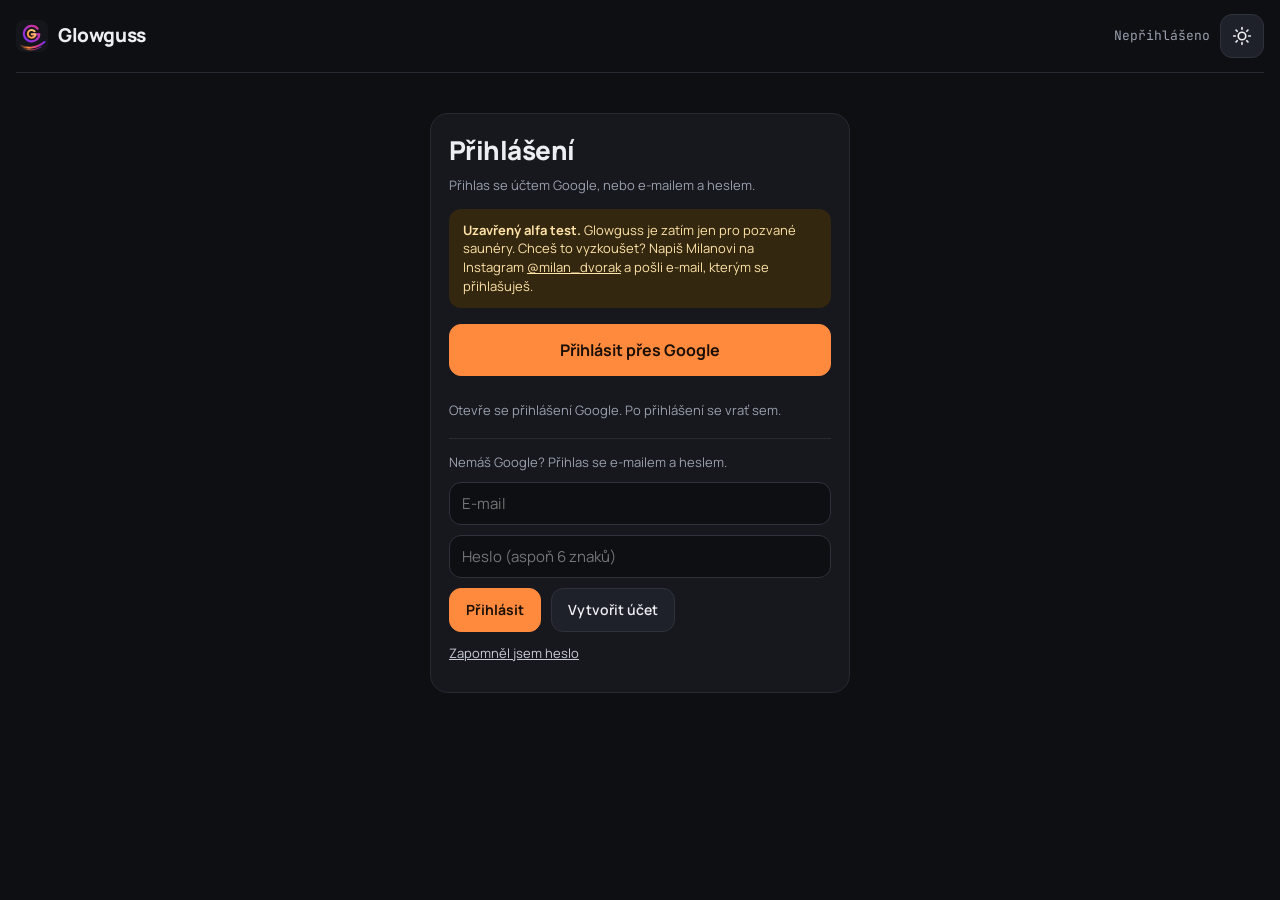
==== docs/index.html @ 8ec67de4 "Glowguss: import QuickDMX project folder, pick one show; Live buttons and generator effects (ready t" ====
<!doctype html><html lang="cs"><head><meta charset="utf-8"><meta name="viewport" content="width=device-width,initial-scale=1"><title>Glowguss</title><meta name="theme-color" content="#0E0F13"><link rel="manifest" href="manifest.json"><link rel="icon" href="ikona.png"><script>window.GLOWGUSS_WEB = true; if ("serviceWorker" in navigator) addEventListener("load", function () { navigator.serviceWorker.register("sw.js").catch(function () {}); });</script></head><body><title>Glowguss</title>
<script>try{if(localStorage.getItem("glowguss-motiv")==="svetly")document.documentElement.dataset.motiv="svetly";}catch(e){}</script>
<meta name="claude:viewport-fit-sides" content="cover">
<link rel="preconnect" href="https://fonts.googleapis.com">
<link rel="stylesheet" href="https://fonts.googleapis.com/css2?family=Manrope:wght@400;500;600;700;800&family=JetBrains+Mono:wght@400;500&display=swap">
<style>
/* Light-show studio. Dark by default (light colours read best on dark); a light mode is switchable in the top bar (html[data-motiv="svetly"]). Layout: top bar with sections, per-show tabs, main + side columns that stack on phone. */
:root{
  --bg:#0E0F13; --panel:#16181E; --panel2:#1E2129; --line:#262A33; --line2:#2E323C;
  --fg:#EDEEF2; --fg2:#C9CDD6; --muted:#9AA0AD; --accent:#FF8A3D; --accent-ink:#1A0F06;
  --drop:#FFC14D; --ok:#7EE2B0; --ok-bg:#12301F; --bad:#FF7A7A; --bad-bg:#3A1717; --track:#121419;
  --f-ui:"Manrope",system-ui,-apple-system,"Segoe UI",sans-serif; --f-num:"JetBrains Mono",ui-monospace,"SFMono-Regular",Menlo,monospace;
  --chip:#1A1D24; --chip-on:#2A2E38; --hover:#454B58; --row:#22252D; --beat:rgba(255,255,255,.35); --beat2:rgba(255,255,255,.7);
  --off1:#15171C; --off2:#121419; --mark:#fff; --warn-bg:#33270F; --warn-fg:#FFE3A8; --bad-fg:#FFD9D9; --cellA:#1B1E25; --cellB:#20232B; --cell-line:#5A6070; --banner:#2a1d10;
  color-scheme:dark;
}
html[data-motiv="svetly"]{
  --bg:#EEF0F4; --panel:#FFFFFF; --panel2:#ECEEF2; --line:#C6CBD5; --line2:#B3BAC6;
  --fg:#16181D; --fg2:#3B414D; --muted:#5D6471; --accent:#FF8A3D; --accent-ink:#1A0F06;
  --drop:#F5B000; --ok:#127A45; --ok-bg:#DBF3E6; --bad:#C42B2B; --bad-bg:#FBE3E3; --track:#E3E6EC;
  --chip:#F7F8FA; --chip-on:#FFEBDC; --hover:#9AA1AE; --row:#E5E8ED; --beat:rgba(0,0,0,.28); --beat2:rgba(0,0,0,.6);
  --off1:#E8EAEE; --off2:#DFE2E8; --mark:#16181D; --warn-bg:#FFF1D1; --warn-fg:#5E4100; --bad-fg:#7A1A1A; --cellA:#E3E6EC; --cellB:#D7DBE3; --cell-line:#9AA1AE; --banner:#FFEBDD;
  color-scheme:light;
}
.motiv svg{width:20px;height:20px}
html[data-motiv="svetly"] .card,html[data-motiv="svetly"] nav.main,html[data-motiv="svetly"] .steps a{box-shadow:0 1px 2px rgba(20,24,32,.06),0 2px 8px rgba(20,24,32,.05)}
html[data-motiv="svetly"] .motiv .slunce,html:not([data-motiv="svetly"]) .motiv .mesic{display:none}
*{box-sizing:border-box}
body{margin:0;background:var(--bg);color:var(--fg);font-family:var(--f-ui);font-size:15px;line-height:1.45}
a{color:inherit}
.wrap{max-width:1440px;margin:0 auto;padding-left:max(16px,env(safe-area-inset-left,0px));padding-right:max(16px,env(safe-area-inset-right,0px));padding-block:0 48px}
header.top{display:flex;flex-wrap:wrap;align-items:center;justify-content:space-between;gap:12px;padding-block:14px;border-bottom:1px solid var(--line);margin-bottom:18px}
.brand{display:flex;align-items:center;gap:10px;text-decoration:none}
.brand b{font-size:19px;font-weight:800;letter-spacing:-.02em}
nav.main{display:flex;gap:4px;background:var(--panel);border:1px solid var(--line);border-radius:14px;padding:4px}
nav.main a,.tabs a{display:inline-flex;align-items:center;min-height:38px;padding:0 14px;border-radius:10px;text-decoration:none;font:700 14px var(--f-ui);color:var(--fg2)}
nav.main a[aria-current="page"]{background:var(--panel2);color:var(--fg)}
.tabs{display:flex;flex-wrap:wrap;gap:6px;margin:4px 0 18px}
.tabs a{border:1px solid var(--line2);background:var(--panel)}
.tabs a[aria-current="page"]{background:var(--accent);border-color:var(--accent);color:var(--accent-ink)}
.sub{font-size:13px;color:var(--muted)}
.row{display:flex;flex-wrap:wrap;gap:10px;align-items:center}
.between{justify-content:space-between}
.btn{display:inline-flex;align-items:center;justify-content:center;gap:8px;min-height:44px;padding:0 16px;border-radius:12px;border:1px solid var(--line2);background:var(--panel2);color:var(--fg);font:600 14px var(--f-ui);cursor:pointer;text-decoration:none}
.btn:hover{border-color:var(--hover)}
.btn:focus-visible,.chip:focus-visible,.part:focus-visible,input:focus-visible,textarea:focus-visible,select:focus-visible,.tap:focus-visible,a:focus-visible{outline:2px solid var(--accent);outline-offset:2px}
.btn.primary{background:var(--accent);color:var(--accent-ink);border-color:var(--accent);font-weight:700}
.btn.small{min-height:36px;padding:0 12px;font-size:13px;border-radius:10px}
.btn.icon{width:44px;padding:0}
.btn[disabled]{opacity:.45;cursor:default}
.status{font-size:13px;color:var(--muted);font-family:var(--f-num)}
.status.ok{color:var(--ok)}
.grid{display:flex;flex-wrap:wrap;gap:20px;align-items:flex-start}
.col-main{flex:999 1 640px;min-width:0;display:flex;flex-direction:column;gap:18px}
.col-side{flex:1 1 340px;min-width:0;max-width:440px;display:flex;flex-direction:column;gap:18px}
@media (max-width:760px){.col-side{max-width:none}}
.cards{display:grid;grid-template-columns:repeat(auto-fill,minmax(300px,1fr));gap:16px;align-items:start}
.card{background:var(--panel);border:1px solid var(--line);border-radius:18px;padding:18px;min-width:0}
.card h2{margin:0;font-size:16px;font-weight:700;text-wrap:balance}
.card h3{margin:0 0 6px;font-size:15px}
h1.page{font-size:24px;font-weight:800;letter-spacing:-.02em;margin:0}
.lbl{font-size:12px;font-weight:700;color:var(--muted);letter-spacing:.06em;text-transform:uppercase}
.tl{display:grid;grid-template-columns:78px minmax(0,1fr);column-gap:12px;row-gap:8px;align-items:center;margin-top:12px}
.lane{position:relative;height:26px;background:var(--track);border-radius:6px;overflow:hidden}
.lane.click{cursor:pointer}
.ruler{position:relative;height:16px;font:11px var(--f-num);color:var(--muted)}
.ruler span{position:absolute;transform:translateX(-50%);white-space:nowrap}
.parts{position:relative;height:48px;overflow:hidden;touch-action:pan-y}
.beat{position:absolute;bottom:0;width:1px;height:5px;background:var(--beat);pointer-events:none}.beat.takt{height:10px;background:var(--beat2)}
.vodit{position:absolute;top:0;bottom:0;width:2px;margin-left:-1px;background:#FF8A3D;pointer-events:none;z-index:5}.vodit span{position:absolute;top:2px;left:4px;background:#FF8A3D;color:#111;font:700 11px var(--f-num);padding:1px 4px;border-radius:4px;white-space:nowrap}
.mblok{position:absolute;top:6px;height:14px;min-width:6px;border-radius:4px;cursor:grab;touch-action:pan-y;box-shadow:inset -3px 0 0 rgba(0,0,0,.35)}
.part{position:absolute;top:0;bottom:0;border:2px solid transparent;border-radius:8px;padding:0 4px;color:#fff;font:700 11px var(--f-ui);overflow:hidden;text-overflow:ellipsis;white-space:nowrap;cursor:pointer;text-shadow:0 1px 2px rgba(0,0,0,.5)}
.part.sel{border-color:var(--mark)}
.cell{position:absolute;top:0;bottom:0}
.cell.off{background:repeating-linear-gradient(45deg,var(--off1) 0 4px,var(--off2) 4px 8px)}
.dmark{position:absolute;top:6px;width:10px;height:10px;margin-left:-5px;transform:rotate(45deg);border-radius:2px;background:var(--drop)}
.dmark.other{background:#7CB8FF}.dmark.calm{background:#B9A4FF}
.head{position:absolute;top:0;bottom:0;width:2px;margin-left:-1px;background:var(--mark);pointer-events:none}
.selbox{position:absolute;top:0;bottom:0;outline:2px solid var(--mark);outline-offset:-2px;border-radius:4px;pointer-events:none}
.player{display:flex;flex-wrap:wrap;gap:10px;align-items:center}
.time{font:500 15px var(--f-num);min-width:120px;font-variant-numeric:tabular-nums}
.chips{display:flex;flex-wrap:wrap;gap:8px}
.chip{display:inline-flex;align-items:center;gap:8px;min-height:40px;padding:0 14px;border-radius:999px;border:1.5px solid var(--line2);background:var(--chip);color:var(--fg);font:600 14px var(--f-ui);cursor:pointer}
.chip[aria-pressed="true"]{border-color:var(--accent);background:var(--chip-on)}
.dot{width:12px;height:12px;border-radius:50%;flex:none;display:inline-block}
.field{display:flex;flex-direction:column;gap:6px}
input[type=text],input[type=email],input[type=password],input[type=date],textarea,select{width:100%;background:var(--bg);color:var(--fg);border:1.5px solid var(--line2);border-radius:12px;padding:10px 12px;font:15px var(--f-ui)}
select{min-height:44px}
textarea{resize:vertical;min-height:84px;line-height:1.5}
input[type=range]{width:100%;accent-color:var(--accent)}
.sila{display:flex;gap:6px}
.sila button{width:44px;height:40px;border-radius:10px;border:1.5px solid var(--line2);background:var(--chip);color:var(--fg);font:700 14px var(--f-num);cursor:pointer}
.sila button[aria-pressed="true"]{background:var(--accent);color:var(--accent-ink);border-color:var(--accent)}
.seg{display:grid;grid-template-columns:repeat(3,minmax(0,1fr));gap:6px;background:var(--bg);border-radius:12px;padding:4px}
.seg button{min-height:40px;border:0;border-radius:9px;background:transparent;color:var(--fg2);font:700 13px var(--f-ui);cursor:pointer}
.seg button[aria-pressed="true"]{background:var(--drop);color:#14161B}
.seg.acc button[aria-pressed="true"]{background:var(--accent);color:var(--accent-ink)}
.tap{width:100%;min-height:120px;border:0;border-radius:18px;background:var(--drop);color:#14161B;font:800 28px var(--f-ui);cursor:pointer;display:flex;flex-direction:column;align-items:center;justify-content:center;gap:4px}
.tap small{font:600 13px var(--f-ui)}
.tap[disabled]{opacity:.4;cursor:default}
.dlist{display:flex;flex-direction:column;max-height:340px;overflow:auto}
.drow{display:flex;align-items:center;gap:8px;min-height:48px;border-top:1px solid var(--row)}
.drow .t{font:500 14px var(--f-num);font-variant-numeric:tabular-nums;min-width:66px}
.drow .m{font-size:12px;color:var(--muted);flex:1;min-width:0;white-space:nowrap;overflow:hidden;text-overflow:ellipsis}
@media (max-width:700px){.ruler span.odd{display:none}}
.mini{width:36px;height:36px;border-radius:9px;border:1px solid var(--line2);background:transparent;color:var(--fg2);cursor:pointer;display:inline-flex;align-items:center;justify-content:center;flex:none}
.mini:hover{color:var(--fg);border-color:var(--hover)}
.mini[disabled]{opacity:.35;cursor:default}
.note{font-size:13px;color:var(--muted);line-height:1.55;margin:0}
.box{background:var(--panel2);border-radius:12px;padding:12px 14px}
.okbox{background:var(--ok-bg);color:var(--fg2);border-radius:12px;padding:12px 14px;font-size:13px}
.badbox{background:var(--bad-bg);color:var(--bad-fg);border-radius:12px;padding:12px 14px;font-size:13px}
.warnbox{background:var(--warn-bg);color:var(--warn-fg);border-radius:12px;padding:12px 14px;font-size:13px}
.empty{padding:40px 10px;text-align:center;color:var(--muted)}
.badge{display:inline-flex;align-items:center;gap:6px;padding:2px 10px;border-radius:999px;background:var(--panel2);font:600 12px var(--f-ui);color:var(--fg2)}
.badge.ok{background:var(--ok-bg);color:var(--ok)}
.stats{display:flex;flex-wrap:wrap;gap:18px;margin-top:10px}
.stats div{display:flex;flex-direction:column}
.stats b{font:500 20px var(--f-num)}
table.t{width:100%;border-collapse:collapse;font-size:14px}
table.t th{text-align:left;font-size:12px;color:var(--muted);font-weight:700;padding:6px 8px;border-bottom:1px solid var(--line)}
table.t td{padding:8px;border-bottom:1px solid var(--row);font-variant-numeric:tabular-nums}
table.t td.n{font-family:var(--f-num)}
.scroll{overflow:auto;max-height:420px}
.stage{position:relative;height:min(62vh,620px);min-height:320px;border-radius:14px;overflow:hidden;background:#07080A;touch-action:none}
.stage canvas{display:block;width:100%;height:100%}
.stage .hint{position:absolute;left:12px;bottom:10px;font-size:12px;color:#B5BAC5;pointer-events:none;text-shadow:0 1px 2px #000}
.legend{display:flex;flex-direction:column;gap:8px}
.legend .r{display:flex;align-items:center;gap:10px;font-size:14px}
.legend .sw{display:flex;gap:3px;flex-wrap:wrap}
.legend .sw span{width:14px;height:14px;border-radius:4px;border:1px solid var(--line2)}
.prop{border-left:3px solid var(--accent);padding:10px 12px;background:var(--panel2);border-radius:0 12px 12px 0;display:flex;flex-direction:column;gap:8px}
.prop.done{opacity:.55;border-left-color:var(--line2)}
.light{display:flex;align-items:center;gap:8px;min-height:44px;border-top:1px solid var(--row)}
.light .nm{flex:1;min-width:0;font-size:14px;overflow:hidden;text-overflow:ellipsis;white-space:nowrap}
.light select{width:auto;min-height:36px;padding:4px 8px;font-size:13px;border-radius:9px}
.vh{position:absolute;width:1px;height:1px;overflow:hidden;clip:rect(0 0 0 0);white-space:nowrap}
@media (max-width:520px){.tl{grid-template-columns:56px minmax(0,1fr)}.lbl.l{font-size:10px}nav.main a{padding:0 10px}}
/* guided mode */
.steps{list-style:none;display:flex;gap:6px;padding:0;margin:16px 0 0;overflow-x:auto}
.steps li{flex:1 1 0;min-width:0}
.steps a{display:flex;align-items:center;gap:8px;min-height:48px;padding:0 12px;border-radius:12px;background:var(--panel);border:1px solid var(--line);text-decoration:none;color:var(--muted);font:700 14px var(--f-ui)}
.steps .num{width:26px;height:26px;border-radius:50%;display:inline-flex;align-items:center;justify-content:center;background:var(--panel2);color:var(--fg2);font:700 13px var(--f-num);flex:none}
.steps a.done{color:var(--fg2)}.steps a.done .num{background:var(--ok-bg);color:var(--ok)}
.steps a[aria-current="step"]{border-color:var(--accent);color:var(--fg)}.steps a[aria-current="step"] .num{background:var(--accent);color:var(--accent-ink)}
.steps .nm{overflow:hidden;text-overflow:ellipsis;white-space:nowrap}
@media (max-width:640px){.steps .nm{display:none}.steps a{justify-content:center;padding:0}.steps a[aria-current="step"] .nm{display:inline}.steps li:has(a[aria-current="step"]){flex:2 1 0}}
.stephead{margin:22px 0 16px}.stephead h2{margin:0;font-size:26px;font-weight:800;letter-spacing:-.02em;text-wrap:balance}.stephead p{margin:6px 0 0;color:var(--fg2);max-width:70ch}
.stepnav{display:flex;justify-content:space-between;gap:12px;margin-top:22px;padding-top:18px;border-top:1px solid var(--line)}
.btn.big{min-height:52px;padding:0 22px;font-size:16px}
.tl.big .parts{height:64px}.tl.big .part{font-size:13px}
.lane.tall{height:44px}.lane.tall .dmark{top:16px;width:12px;height:12px;margin-left:-6px}
.pcols{display:grid;grid-template-columns:repeat(auto-fit,minmax(280px,1fr));gap:20px 28px;align-items:start}.pcol{display:flex;flex-direction:column;gap:16px;min-width:0}.sw{width:34px;height:34px;border-radius:50%;border:2px solid transparent;cursor:pointer;padding:0;box-shadow:inset 0 0 0 1px rgba(255,255,255,.15)}.sw[aria-pressed=true]{border-color:#fff;box-shadow:0 0 0 2px #FF8A3D}.sw:focus-visible{outline:2px solid #FF8A3D;outline-offset:2px}
details.more>summary{cursor:pointer;color:var(--fg2);font:600 14px var(--f-ui);min-height:36px;display:flex;align-items:center}
details.more>summary::before{content:"▸";margin-right:8px;transition:transform .15s}details.more[open]>summary::before{transform:rotate(90deg)}
.drop{display:flex;flex-direction:column;align-items:center;justify-content:center;gap:6px;min-height:170px;border:2px dashed var(--line2);border-radius:16px;cursor:pointer;color:var(--fg2);text-align:center;padding:16px}
.drop:hover{border-color:var(--accent)}.drop b{font-size:18px;color:var(--fg)}.drop span{font-size:13px;color:var(--muted)}
.drop.ok{border-style:solid;border-color:var(--ok)}
label.drop:focus-within{outline:2px solid var(--accent)}
@media (prefers-reduced-motion:reduce){*{transition:none!important}}
</style>

<div class="wrap">
  <header class="top">
    <a class="brand" href="#/">
      <svg width="32" height="32" viewBox="0 0 64 64" aria-hidden="true"><defs> <linearGradient id="lg-g1" x1="0" y1="1" x2="1" y2="0"><stop offset="0" stop-color="#7B2FF7"/><stop offset=".5" stop-color="#E0338A"/><stop offset="1" stop-color="#FFB25B"/></linearGradient> <linearGradient id="lg-g2" x1="0" y1="0" x2="1" y2="0"><stop offset="0" stop-color="#FF8A3D" stop-opacity="0"/><stop offset=".35" stop-color="#FF8A3D"/><stop offset=".7" stop-color="#E0338A"/><stop offset="1" stop-color="#7B2FF7"/></linearGradient> <linearGradient id="lg-g3" x1="0" y1="1" x2="0" y2="0"><stop offset="0" stop-color="#FFB25B"/><stop offset=".5" stop-color="#E0338A"/><stop offset="1" stop-color="#7B2FF7"/></linearGradient> <radialGradient id="lg-gl" cx="50%" cy="50%" r="50%"><stop offset="0" stop-color="#FF8A3D" stop-opacity=".55"/><stop offset="1" stop-color="#FF8A3D" stop-opacity="0"/></radialGradient> <linearGradient id="lg-g4" x1="0" y1="1" x2="1" y2="0"><stop offset="0" stop-color="#FF8A3D"/><stop offset="1" stop-color="#FFD27A"/></linearGradient><linearGradient id="lg-g5" x1="0" y1="1" x2="1" y2="0"><stop offset="0" stop-color="#7B2FF7"/><stop offset="1" stop-color="#E0338A"/></linearGradient></defs><rect width="64" height="64" rx="15" fill="#15161C"/><g transform="translate(2 -4) scale(.86)"><path d="M48 25A18 18 0 1 0 52 38H37" fill="none" stroke="url(#lg-g5)" stroke-width="5" stroke-linecap="round" stroke-linejoin="round"/><path d="M41 31A9 9 0 1 0 43 38H34" fill="none" stroke="url(#lg-g4)" stroke-width="4.5" stroke-linecap="round" stroke-linejoin="round"/></g><path d="M7 50C20 58 40 58 57 44" fill="none" stroke="url(#lg-g2)" stroke-width="4" stroke-linecap="round"/><path d="M12 56C24 61 38 61 50 54" fill="none" stroke="url(#lg-g2)" stroke-width="2.4" stroke-linecap="round" opacity=".6"/></svg>
      <b>Glowguss</b>
    </a>
    <nav class="main" aria-label="Sekce">
      <a href="#/" id="nav-show">Show</a>
      <a href="#/sauny" id="nav-sauny">Sauny</a>
      <a href="#/napoveda" id="nav-help">Nápověda</a>
    </nav>
    <div class="row" style="gap:10px;flex-wrap:nowrap"><span class="status" id="status" role="status">…</span>
    <button class="btn icon motiv" id="motiv" type="button" aria-label="Přepnout světlý a tmavý režim" title="Světlý / tmavý režim"><svg class="slunce" viewBox="0 0 24 24" fill="none" stroke="currentColor" stroke-width="2" stroke-linecap="round" aria-hidden="true"><circle cx="12" cy="12" r="4.5"/><path d="M12 2v2M12 20v2M2 12h2M20 12h2M4.9 4.9l1.4 1.4M17.7 17.7l1.4 1.4M4.9 19.1l1.4-1.4M17.7 6.3l1.4-1.4"/></svg><svg class="mesic" viewBox="0 0 24 24" fill="none" stroke="currentColor" stroke-width="2" stroke-linejoin="round" aria-hidden="true"><path d="M20 14.5A8 8 0 0 1 9.5 4a8 8 0 1 0 10.5 10.5z"/></svg></button></div>
  </header>
<script>(function(){var r=document.documentElement,b=document.getElementById("motiv");function barva(){var m=document.querySelector('meta[name="theme-color"]');if(m)m.content=r.dataset.motiv==="svetly"?"#EEF0F4":"#0E0F13";}
b.addEventListener("click",function(){if(r.dataset.motiv==="svetly")delete r.dataset.motiv;else r.dataset.motiv="svetly";try{localStorage.setItem("glowguss-motiv",r.dataset.motiv||"tmavy");}catch(e){}barva();});addEventListener("load",barva);})();</script>
  <main id="view"><div class="card empty">Načítám…</div></main>
</div>


<script>
window.SVETLA_SERVER = {"url": "https://oeudbwgrjsqxnrzqkmrf.supabase.co", "anon": "sb_publishable_1_Ak1l56Xtc44RMnVSXAsg_Fmo7t_xQ", "kontakt": ""};
</script>
<script>
window.__SEED = {}; window.SVETLA_DB_KEY = "svetla-v2";
</script>
<script>
/* Offline shim: the app's window.claude.use() backed by this browser's localStorage (data stay on this computer),
   file saving via a normal browser download, and no AI (needs a connection to Claude). */
(function () {
  var KEY = window.SVETLA_DB_KEY || "svetla-offline-v1", D;
  try { D = JSON.parse(localStorage.getItem(KEY) || "null"); } catch (e) { D = null; }
  if (!D) D = JSON.parse(JSON.stringify(window.__SEED));
  else Object.keys(window.__SEED).forEach(function (k) {
    var n = window.__SEED[k];
    if (!(k in D)) D[k] = JSON.parse(JSON.stringify(n));   // new saunas/shows from a newer file
    else if (n && n.d3 && (n.d3.v || 0) > ((D[k].d3 || {}).v || 0)) D[k].d3 = JSON.parse(JSON.stringify(n.d3));   // better 3D layout from a newer version
    if (n && (n.rev || 0) > (D[k].rev || 0)) { D[k].modely = JSON.parse(JSON.stringify(n.modely)); D[k].rev = n.rev; }   // fixed fixture settings from a newer version
  });   // new saunas/shows from a newer file
  // server backup (klient.js): every change is marked with its time, the client uploads it later
  var META = KEY + "-zmeny", M = {}; try { M = JSON.parse(localStorage.getItem(META) || "{}"); } catch (e) { M = {}; }
  function zmena(p, smazano) { M[p] = { t: new Date().toISOString(), x: !!smazano, ok: false }; try { localStorage.setItem(META, JSON.stringify(M)); } catch (e) {} if (window.__dbZmena) window.__dbZmena(); }
  window.__svetlaDB = { D: function () { return D; }, M: function () { return M; },
    prevzit: function (p, data, t, smazano) { if (smazano) delete D[p]; else D[p] = cp(data); M[p] = { t: t, x: !!smazano, ok: true }; persist(); try { localStorage.setItem(META, JSON.stringify(M)); } catch (e) {} },
    odeslano: function (p, t) { if (M[p] && M[p].t === t) { M[p].ok = true; try { localStorage.setItem(META, JSON.stringify(M)); } catch (e) {} } } };
  function persist() { try { localStorage.setItem(KEY, JSON.stringify(D)); } catch (e) { console.warn("Uložení do prohlížeče selhalo", e); } }
  function cp(o) { return o === undefined ? undefined : JSON.parse(JSON.stringify(o)); }
  function snap(p) { return { id: p.split("/").pop(), exists: p in D, data: function () { return cp(D[p]); }, metadata: { hasPendingWrites: false } }; }
  function doc(p) {
    return { id: p.split("/").pop(),
      get: async function () { return snap(p); },
      set: async function (d) { D[p] = cp(d); persist(); zmena(p); },
      update: async function (d) { D[p] = Object.assign(D[p] || {}, cp(d)); persist(); zmena(p); },
      delete: async function () { delete D[p]; persist(); zmena(p, true); },
      onSnapshot: function (f) { setTimeout(function () { f(snap(p)); }, 0); return function () {}; } };
  }
  var db = { doc: doc, collection: function (c) { return { get: async function () { return { docs: Object.keys(D).filter(function (k) { var s = k.split("/"); return s[0] === c && s.length === 2; }).map(snap) }; }, doc: function (i) { return doc(c + "/" + i); } }; } };
  var downloads = { save: async function (r) {
    var b = r.data instanceof Blob ? r.data : new Blob([r.data]), a = document.createElement("a");
    a.href = URL.createObjectURL(b); a.download = r.filename; document.body.appendChild(a); a.click();
    setTimeout(function () { URL.revokeObjectURL(a.href); a.remove(); }, 2000); return { status: "saved" }; } };
  window.claude = { use: async function (n) { return n === "db" ? db : n === "downloads" ? downloads : null; } };
  window.SVETLA_OFFLINE = true;
})();

</script>
<script>
/**
 * @license
 * Copyright 2010-2021 Three.js Authors
 * SPDX-License-Identifier: MIT
 */
!function(t,e){"object"==typeof exports&&"undefined"!=typeof module?e(exports):"function"==typeof define&&define.amd?define(["exports"],e):e((t="undefined"!=typeof globalThis?globalThis:t||self).THREE={})}(this,(function(t){"use strict";const e="128",n=100,i=300,r=301,s=302,a=303,o=304,l=306,c=307,h=1e3,u=1001,d=1002,p=1003,m=1004,f=1005,g=1006,v=1007,y=1008,x=1009,_=1012,w=1014,b=1015,M=1016,S=1020,T=1022,E=1023,A=1026,L=1027,R=33776,C=33777,P=33778,D=33779,I=35840,N=35841,B=35842,z=35843,F=37492,O=37496,H=2300,G=2301,U=2302,k=2400,V=2401,W=2402,j=2500,q=2501,X=3e3,Y=3001,Z=3007,J=3002,Q=3004,K=3005,$=3006,tt=7680,et=35044,nt=35048,it="300 es";class rt{addEventListener(t,e){void 0===this._listeners&&(this._listeners={});const n=this._listeners;void 0===n[t]&&(n[t]=[]),-1===n[t].indexOf(e)&&n[t].push(e)}hasEventListener(t,e){if(void 0===this._listeners)return!1;const n=this._listeners;return void 0!==n[t]&&-1!==n[t].indexOf(e)}removeEventListener(t,e){if(void 0===this._listeners)return;const n=this._listeners[t];if(void 0!==n){const t=n.indexOf(e);-1!==t&&n.splice(t,1)}}dispatchEvent(t){if(void 0===this._listeners)return;const e=this._listeners[t.type];if(void 0!==e){t.target=this;const n=e.slice(0);for(let e=0,i=n.length;e<i;e++)n[e].call(this,t);t.target=null}}}const st=[];for(let t=0;t<256;t++)st[t]=(t<16?"0":"")+t.toString(16);let at=1234567;const ot=Math.PI/180,lt=180/Math.PI;function ct(){const t=4294967295*Math.random()|0,e=4294967295*Math.random()|0,n=4294967295*Math.random()|0,i=4294967295*Math.random()|0;return(st[255&t]+st[t>>8&255]+st[t>>16&255]+st[t>>24&255]+"-"+st[255&e]+st[e>>8&255]+"-"+st[e>>16&15|64]+st[e>>24&255]+"-"+st[63&n|128]+st[n>>8&255]+"-"+st[n>>16&255]+st[n>>24&255]+st[255&i]+st[i>>8&255]+st[i>>16&255]+st[i>>24&255]).toUpperCase()}function ht(t,e,n){return Math.max(e,Math.min(n,t))}function ut(t,e){return(t%e+e)%e}function dt(t,e,n){return(1-n)*t+n*e}function pt(t){return 0==(t&t-1)&&0!==t}function mt(t){return Math.pow(2,Math.ceil(Math.log(t)/Math.LN2))}function ft(t){return Math.pow(2,Math.floor(Math.log(t)/Math.LN2))}var gt=Object.freeze({__proto__:null,DEG2RAD:ot,RAD2DEG:lt,generateUUID:ct,clamp:ht,euclideanModulo:ut,mapLinear:function(t,e,n,i,r){return i+(t-e)*(r-i)/(n-e)},inverseLerp:function(t,e,n){return t!==e?(n-t)/(e-t):0},lerp:dt,damp:function(t,e,n,i){return dt(t,e,1-Math.exp(-n*i))},pingpong:function(t,e=1){return e-Math.abs(ut(t,2*e)-e)},smoothstep:function(t,e,n){return t<=e?0:t>=n?1:(t=(t-e)/(n-e))*t*(3-2*t)},smootherstep:function(t,e,n){return t<=e?0:t>=n?1:(t=(t-e)/(n-e))*t*t*(t*(6*t-15)+10)},randInt:function(t,e){return t+Math.floor(Math.random()*(e-t+1))},randFloat:function(t,e){return t+Math.random()*(e-t)},randFloatSpread:function(t){return t*(.5-Math.random())},seededRandom:function(t){return void 0!==t&&(at=t%2147483647),at=16807*at%2147483647,(at-1)/2147483646},degToRad:function(t){return t*ot},radToDeg:function(t){return t*lt},isPowerOfTwo:pt,ceilPowerOfTwo:mt,floorPowerOfTwo:ft,setQuaternionFromProperEuler:function(t,e,n,i,r){const s=Math.cos,a=Math.sin,o=s(n/2),l=a(n/2),c=s((e+i)/2),h=a((e+i)/2),u=s((e-i)/2),d=a((e-i)/2),p=s((i-e)/2),m=a((i-e)/2);switch(r){case"XYX":t.set(o*h,l*u,l*d,o*c);break;case"YZY":t.set(l*d,o*h,l*u,o*c);break;case"ZXZ":t.set(l*u,l*d,o*h,o*c);break;case"XZX":t.set(o*h,l*m,l*p,o*c);break;case"YXY":t.set(l*p,o*h,l*m,o*c);break;case"ZYZ":t.set(l*m,l*p,o*h,o*c);break;default:console.warn("THREE.MathUtils: .setQuaternionFromProperEuler() encountered an unknown order: "+r)}}});class vt{constructor(t=0,e=0){this.x=t,this.y=e}get width(){return this.x}set width(t){this.x=t}get height(){return this.y}set height(t){this.y=t}set(t,e){return this.x=t,this.y=e,this}setScalar(t){return this.x=t,this.y=t,this}setX(t){return this.x=t,this}setY(t){return this.y=t,this}setComponent(t,e){switch(t){case 0:this.x=e;break;case 1:this.y=e;break;default:throw new Error("index is out of range: "+t)}return this}getComponent(t){switch(t){case 0:return this.x;case 1:return this.y;default:throw new Error("index is out of range: "+t)}}clone(){return new this.constructor(this.x,this.y)}copy(t){return this.x=t.x,this.y=t.y,this}add(t,e){return void 0!==e?(console.warn("THREE.Vector2: .add() now only accepts one argument. Use .addVectors( a, b ) instead."),this.addVectors(t,e)):(this.x+=t.x,this.y+=t.y,this)}addScalar(t){return this.x+=t,this.y+=t,this}addVectors(t,e){return this.x=t.x+e.x,this.y=t.y+e.y,this}addScaledVector(t,e){return this.x+=t.x*e,this.y+=t.y*e,this}sub(t,e){return void 0!==e?(console.warn("THREE.Vector2: .sub() now only accepts one argument. Use .subVectors( a, b ) instead."),this.subVectors(t,e)):(this.x-=t.x,this.y-=t.y,this)}subScalar(t){return this.x-=t,this.y-=t,this}subVectors(t,e){return this.x=t.x-e.x,this.y=t.y-e.y,this}multiply(t){return this.x*=t.x,this.y*=t.y,this}multiplyScalar(t){return this.x*=t,this.y*=t,this}divide(t){return this.x/=t.x,this.y/=t.y,this}divideScalar(t){return this.multiplyScalar(1/t)}applyMatrix3(t){const e=this.x,n=this.y,i=t.elements;return this.x=i[0]*e+i[3]*n+i[6],this.y=i[1]*e+i[4]*n+i[7],this}min(t){return this.x=Math.min(this.x,t.x),this.y=Math.min(this.y,t.y),this}max(t){return this.x=Math.max(this.x,t.x),this.y=Math.max(this.y,t.y),this}clamp(t,e){return this.x=Math.max(t.x,Math.min(e.x,this.x)),this.y=Math.max(t.y,Math.min(e.y,this.y)),this}clampScalar(t,e){return this.x=Math.max(t,Math.min(e,this.x)),this.y=Math.max(t,Math.min(e,this.y)),this}clampLength(t,e){const n=this.length();return this.divideScalar(n||1).multiplyScalar(Math.max(t,Math.min(e,n)))}floor(){return this.x=Math.floor(this.x),this.y=Math.floor(this.y),this}ceil(){return this.x=Math.ceil(this.x),this.y=Math.ceil(this.y),this}round(){return this.x=Math.round(this.x),this.y=Math.round(this.y),this}roundToZero(){return this.x=this.x<0?Math.ceil(this.x):Math.floor(this.x),this.y=this.y<0?Math.ceil(this.y):Math.floor(this.y),this}negate(){return this.x=-this.x,this.y=-this.y,this}dot(t){return this.x*t.x+this.y*t.y}cross(t){return this.x*t.y-this.y*t.x}lengthSq(){return this.x*this.x+this.y*this.y}length(){return Math.sqrt(this.x*this.x+this.y*this.y)}manhattanLength(){return Math.abs(this.x)+Math.abs(this.y)}normalize(){return this.divideScalar(this.length()||1)}angle(){return Math.atan2(-this.y,-this.x)+Math.PI}distanceTo(t){return Math.sqrt(this.distanceToSquared(t))}distanceToSquared(t){const e=this.x-t.x,n=this.y-t.y;return e*e+n*n}manhattanDistanceTo(t){return Math.abs(this.x-t.x)+Math.abs(this.y-t.y)}setLength(t){return this.normalize().multiplyScalar(t)}lerp(t,e){return this.x+=(t.x-this.x)*e,this.y+=(t.y-this.y)*e,this}lerpVectors(t,e,n){return this.x=t.x+(e.x-t.x)*n,this.y=t.y+(e.y-t.y)*n,this}equals(t){return t.x===this.x&&t.y===this.y}fromArray(t,e=0){return this.x=t[e],this.y=t[e+1],this}toArray(t=[],e=0){return t[e]=this.x,t[e+1]=this.y,t}fromBufferAttribute(t,e,n){return void 0!==n&&console.warn("THREE.Vector2: offset has been removed from .fromBufferAttribute()."),this.x=t.getX(e),this.y=t.getY(e),this}rotateAround(t,e){const n=Math.cos(e),i=Math.sin(e),r=this.x-t.x,s=this.y-t.y;return this.x=r*n-s*i+t.x,this.y=r*i+s*n+t.y,this}random(){return this.x=Math.random(),this.y=Math.random(),this}}vt.prototype.isVector2=!0;class yt{constructor(){this.elements=[1,0,0,0,1,0,0,0,1],arguments.length>0&&console.error("THREE.Matrix3: the constructor no longer reads arguments. use .set() instead.")}set(t,e,n,i,r,s,a,o,l){const c=this.elements;return c[0]=t,c[1]=i,c[2]=a,c[3]=e,c[4]=r,c[5]=o,c[6]=n,c[7]=s,c[8]=l,this}identity(){return this.set(1,0,0,0,1,0,0,0,1),this}copy(t){const e=this.elements,n=t.elements;return e[0]=n[0],e[1]=n[1],e[2]=n[2],e[3]=n[3],e[4]=n[4],e[5]=n[5],e[6]=n[6],e[7]=n[7],e[8]=n[8],this}extractBasis(t,e,n){return t.setFromMatrix3Column(this,0),e.setFromMatrix3Column(this,1),n.setFromMatrix3Column(this,2),this}setFromMatrix4(t){const e=t.elements;return this.set(e[0],e[4],e[8],e[1],e[5],e[9],e[2],e[6],e[10]),this}multiply(t){return this.multiplyMatrices(this,t)}premultiply(t){return this.multiplyMatrices(t,this)}multiplyMatrices(t,e){const n=t.elements,i=e.elements,r=this.elements,s=n[0],a=n[3],o=n[6],l=n[1],c=n[4],h=n[7],u=n[2],d=n[5],p=n[8],m=i[0],f=i[3],g=i[6],v=i[1],y=i[4],x=i[7],_=i[2],w=i[5],b=i[8];return r[0]=s*m+a*v+o*_,r[3]=s*f+a*y+o*w,r[6]=s*g+a*x+o*b,r[1]=l*m+c*v+h*_,r[4]=l*f+c*y+h*w,r[7]=l*g+c*x+h*b,r[2]=u*m+d*v+p*_,r[5]=u*f+d*y+p*w,r[8]=u*g+d*x+p*b,this}multiplyScalar(t){const e=this.elements;return e[0]*=t,e[3]*=t,e[6]*=t,e[1]*=t,e[4]*=t,e[7]*=t,e[2]*=t,e[5]*=t,e[8]*=t,this}determinant(){const t=this.elements,e=t[0],n=t[1],i=t[2],r=t[3],s=t[4],a=t[5],o=t[6],l=t[7],c=t[8];return e*s*c-e*a*l-n*r*c+n*a*o+i*r*l-i*s*o}invert(){const t=this.elements,e=t[0],n=t[1],i=t[2],r=t[3],s=t[4],a=t[5],o=t[6],l=t[7],c=t[8],h=c*s-a*l,u=a*o-c*r,d=l*r-s*o,p=e*h+n*u+i*d;if(0===p)return this.set(0,0,0,0,0,0,0,0,0);const m=1/p;return t[0]=h*m,t[1]=(i*l-c*n)*m,t[2]=(a*n-i*s)*m,t[3]=u*m,t[4]=(c*e-i*o)*m,t[5]=(i*r-a*e)*m,t[6]=d*m,t[7]=(n*o-l*e)*m,t[8]=(s*e-n*r)*m,this}transpose(){let t;const e=this.elements;return t=e[1],e[1]=e[3],e[3]=t,t=e[2],e[2]=e[6],e[6]=t,t=e[5],e[5]=e[7],e[7]=t,this}getNormalMatrix(t){return this.setFromMatrix4(t).invert().transpose()}transposeIntoArray(t){const e=this.elements;return t[0]=e[0],t[1]=e[3],t[2]=e[6],t[3]=e[1],t[4]=e[4],t[5]=e[7],t[6]=e[2],t[7]=e[5],t[8]=e[8],this}setUvTransform(t,e,n,i,r,s,a){const o=Math.cos(r),l=Math.sin(r);return this.set(n*o,n*l,-n*(o*s+l*a)+s+t,-i*l,i*o,-i*(-l*s+o*a)+a+e,0,0,1),this}scale(t,e){const n=this.elements;return n[0]*=t,n[3]*=t,n[6]*=t,n[1]*=e,n[4]*=e,n[7]*=e,this}rotate(t){const e=Math.cos(t),n=Math.sin(t),i=this.elements,r=i[0],s=i[3],a=i[6],o=i[1],l=i[4],c=i[7];return i[0]=e*r+n*o,i[3]=e*s+n*l,i[6]=e*a+n*c,i[1]=-n*r+e*o,i[4]=-n*s+e*l,i[7]=-n*a+e*c,this}translate(t,e){const n=this.elements;return n[0]+=t*n[2],n[3]+=t*n[5],n[6]+=t*n[8],n[1]+=e*n[2],n[4]+=e*n[5],n[7]+=e*n[8],this}equals(t){const e=this.elements,n=t.elements;for(let t=0;t<9;t++)if(e[t]!==n[t])return!1;return!0}fromArray(t,e=0){for(let n=0;n<9;n++)this.elements[n]=t[n+e];return this}toArray(t=[],e=0){const n=this.elements;return t[e]=n[0],t[e+1]=n[1],t[e+2]=n[2],t[e+3]=n[3],t[e+4]=n[4],t[e+5]=n[5],t[e+6]=n[6],t[e+7]=n[7],t[e+8]=n[8],t}clone(){return(new this.constructor).fromArray(this.elements)}}let xt;yt.prototype.isMatrix3=!0;class _t{static getDataURL(t){if(/^data:/i.test(t.src))return t.src;if("undefined"==typeof HTMLCanvasElement)return t.src;let e;if(t instanceof HTMLCanvasElement)e=t;else{void 0===xt&&(xt=document.createElementNS("http://www.w3.org/1999/xhtml","canvas")),xt.width=t.width,xt.height=t.height;const n=xt.getContext("2d");t instanceof ImageData?n.putImageData(t,0,0):n.drawImage(t,0,0,t.width,t.height),e=xt}return e.width>2048||e.height>2048?(console.warn("THREE.ImageUtils.getDataURL: Image converted to jpg for performance reasons",t),e.toDataURL("image/jpeg",.6)):e.toDataURL("image/png")}}let wt=0;class bt extends rt{constructor(t=bt.DEFAULT_IMAGE,e=bt.DEFAULT_MAPPING,n=1001,i=1001,r=1006,s=1008,a=1023,o=1009,l=1,c=3e3){super(),Object.defineProperty(this,"id",{value:wt++}),this.uuid=ct(),this.name="",this.image=t,this.mipmaps=[],this.mapping=e,this.wrapS=n,this.wrapT=i,this.magFilter=r,this.minFilter=s,this.anisotropy=l,this.format=a,this.internalFormat=null,this.type=o,this.offset=new vt(0,0),this.repeat=new vt(1,1),this.center=new vt(0,0),this.rotation=0,this.matrixAutoUpdate=!0,this.matrix=new yt,this.generateMipmaps=!0,this.premultiplyAlpha=!1,this.flipY=!0,this.unpackAlignment=4,this.encoding=c,this.version=0,this.onUpdate=null}updateMatrix(){this.matrix.setUvTransform(this.offset.x,this.offset.y,this.repeat.x,this.repeat.y,this.rotation,this.center.x,this.center.y)}clone(){return(new this.constructor).copy(this)}copy(t){return this.name=t.name,this.image=t.image,this.mipmaps=t.mipmaps.slice(0),this.mapping=t.mapping,this.wrapS=t.wrapS,this.wrapT=t.wrapT,this.magFilter=t.magFilter,this.minFilter=t.minFilter,this.anisotropy=t.anisotropy,this.format=t.format,this.internalFormat=t.internalFormat,this.type=t.type,this.offset.copy(t.offset),this.repeat.copy(t.repeat),this.center.copy(t.center),this.rotation=t.rotation,this.matrixAutoUpdate=t.matrixAutoUpdate,this.matrix.copy(t.matrix),this.generateMipmaps=t.generateMipmaps,this.premultiplyAlpha=t.premultiplyAlpha,this.flipY=t.flipY,this.unpackAlignment=t.unpackAlignment,this.encoding=t.encoding,this}toJSON(t){const e=void 0===t||"string"==typeof t;if(!e&&void 0!==t.textures[this.uuid])return t.textures[this.uuid];const n={metadata:{version:4.5,type:"Texture",generator:"Texture.toJSON"},uuid:this.uuid,name:this.name,mapping:this.mapping,repeat:[this.repeat.x,this.repeat.y],offset:[this.offset.x,this.offset.y],center:[this.center.x,this.center.y],rotation:this.rotation,wrap:[this.wrapS,this.wrapT],format:this.format,type:this.type,encoding:this.encoding,minFilter:this.minFilter,magFilter:this.magFilter,anisotropy:this.anisotropy,flipY:this.flipY,premultiplyAlpha:this.premultiplyAlpha,unpackAlignment:this.unpackAlignment};if(void 0!==this.image){const i=this.image;if(void 0===i.uuid&&(i.uuid=ct()),!e&&void 0===t.images[i.uuid]){let e;if(Array.isArray(i)){e=[];for(let t=0,n=i.length;t<n;t++)i[t].isDataTexture?e.push(Mt(i[t].image)):e.push(Mt(i[t]))}else e=Mt(i);t.images[i.uuid]={uuid:i.uuid,url:e}}n.image=i.uuid}return e||(t.textures[this.uuid]=n),n}dispose(){this.dispatchEvent({type:"dispose"})}transformUv(t){if(this.mapping!==i)return t;if(t.applyMatrix3(this.matrix),t.x<0||t.x>1)switch(this.wrapS){case h:t.x=t.x-Math.floor(t.x);break;case u:t.x=t.x<0?0:1;break;case d:1===Math.abs(Math.floor(t.x)%2)?t.x=Math.ceil(t.x)-t.x:t.x=t.x-Math.floor(t.x)}if(t.y<0||t.y>1)switch(this.wrapT){case h:t.y=t.y-Math.floor(t.y);break;case u:t.y=t.y<0?0:1;break;case d:1===Math.abs(Math.floor(t.y)%2)?t.y=Math.ceil(t.y)-t.y:t.y=t.y-Math.floor(t.y)}return this.flipY&&(t.y=1-t.y),t}set needsUpdate(t){!0===t&&this.version++}}function Mt(t){return"undefined"!=typeof HTMLImageElement&&t instanceof HTMLImageElement||"undefined"!=typeof HTMLCanvasElement&&t instanceof HTMLCanvasElement||"undefined"!=typeof ImageBitmap&&t instanceof ImageBitmap?_t.getDataURL(t):t.data?{data:Array.prototype.slice.call(t.data),width:t.width,height:t.height,type:t.data.constructor.name}:(console.warn("THREE.Texture: Unable to serialize Texture."),{})}bt.DEFAULT_IMAGE=void 0,bt.DEFAULT_MAPPING=i,bt.prototype.isTexture=!0;class St{constructor(t=0,e=0,n=0,i=1){this.x=t,this.y=e,this.z=n,this.w=i}get width(){return this.z}set width(t){this.z=t}get height(){return this.w}set height(t){this.w=t}set(t,e,n,i){return this.x=t,this.y=e,this.z=n,this.w=i,this}setScalar(t){return this.x=t,this.y=t,this.z=t,this.w=t,this}setX(t){return this.x=t,this}setY(t){return this.y=t,this}setZ(t){return this.z=t,this}setW(t){return this.w=t,this}setComponent(t,e){switch(t){case 0:this.x=e;break;case 1:this.y=e;break;case 2:this.z=e;break;case 3:this.w=e;break;default:throw new Error("index is out of range: "+t)}return this}getComponent(t){switch(t){case 0:return this.x;case 1:return this.y;case 2:return this.z;case 3:return this.w;default:throw new Error("index is out of range: "+t)}}clone(){return new this.constructor(this.x,this.y,this.z,this.w)}copy(t){return this.x=t.x,this.y=t.y,this.z=t.z,this.w=void 0!==t.w?t.w:1,this}add(t,e){return void 0!==e?(console.warn("THREE.Vector4: .add() now only accepts one argument. Use .addVectors( a, b ) instead."),this.addVectors(t,e)):(this.x+=t.x,this.y+=t.y,this.z+=t.z,this.w+=t.w,this)}addScalar(t){return this.x+=t,this.y+=t,this.z+=t,this.w+=t,this}addVectors(t,e){return this.x=t.x+e.x,this.y=t.y+e.y,this.z=t.z+e.z,this.w=t.w+e.w,this}addScaledVector(t,e){return this.x+=t.x*e,this.y+=t.y*e,this.z+=t.z*e,this.w+=t.w*e,this}sub(t,e){return void 0!==e?(console.warn("THREE.Vector4: .sub() now only accepts one argument. Use .subVectors( a, b ) instead."),this.subVectors(t,e)):(this.x-=t.x,this.y-=t.y,this.z-=t.z,this.w-=t.w,this)}subScalar(t){return this.x-=t,this.y-=t,this.z-=t,this.w-=t,this}subVectors(t,e){return this.x=t.x-e.x,this.y=t.y-e.y,this.z=t.z-e.z,this.w=t.w-e.w,this}multiply(t){return this.x*=t.x,this.y*=t.y,this.z*=t.z,this.w*=t.w,this}multiplyScalar(t){return this.x*=t,this.y*=t,this.z*=t,this.w*=t,this}applyMatrix4(t){const e=this.x,n=this.y,i=this.z,r=this.w,s=t.elements;return this.x=s[0]*e+s[4]*n+s[8]*i+s[12]*r,this.y=s[1]*e+s[5]*n+s[9]*i+s[13]*r,this.z=s[2]*e+s[6]*n+s[10]*i+s[14]*r,this.w=s[3]*e+s[7]*n+s[11]*i+s[15]*r,this}divideScalar(t){return this.multiplyScalar(1/t)}setAxisAngleFromQuaternion(t){this.w=2*Math.acos(t.w);const e=Math.sqrt(1-t.w*t.w);return e<1e-4?(this.x=1,this.y=0,this.z=0):(this.x=t.x/e,this.y=t.y/e,this.z=t.z/e),this}setAxisAngleFromRotationMatrix(t){let e,n,i,r;const s=.01,a=.1,o=t.elements,l=o[0],c=o[4],h=o[8],u=o[1],d=o[5],p=o[9],m=o[2],f=o[6],g=o[10];if(Math.abs(c-u)<s&&Math.abs(h-m)<s&&Math.abs(p-f)<s){if(Math.abs(c+u)<a&&Math.abs(h+m)<a&&Math.abs(p+f)<a&&Math.abs(l+d+g-3)<a)return this.set(1,0,0,0),this;e=Math.PI;const t=(l+1)/2,o=(d+1)/2,v=(g+1)/2,y=(c+u)/4,x=(h+m)/4,_=(p+f)/4;return t>o&&t>v?t<s?(n=0,i=.707106781,r=.707106781):(n=Math.sqrt(t),i=y/n,r=x/n):o>v?o<s?(n=.707106781,i=0,r=.707106781):(i=Math.sqrt(o),n=y/i,r=_/i):v<s?(n=.707106781,i=.707106781,r=0):(r=Math.sqrt(v),n=x/r,i=_/r),this.set(n,i,r,e),this}let v=Math.sqrt((f-p)*(f-p)+(h-m)*(h-m)+(u-c)*(u-c));return Math.abs(v)<.001&&(v=1),this.x=(f-p)/v,this.y=(h-m)/v,this.z=(u-c)/v,this.w=Math.acos((l+d+g-1)/2),this}min(t){return this.x=Math.min(this.x,t.x),this.y=Math.min(this.y,t.y),this.z=Math.min(this.z,t.z),this.w=Math.min(this.w,t.w),this}max(t){return this.x=Math.max(this.x,t.x),this.y=Math.max(this.y,t.y),this.z=Math.max(this.z,t.z),this.w=Math.max(this.w,t.w),this}clamp(t,e){return this.x=Math.max(t.x,Math.min(e.x,this.x)),this.y=Math.max(t.y,Math.min(e.y,this.y)),this.z=Math.max(t.z,Math.min(e.z,this.z)),this.w=Math.max(t.w,Math.min(e.w,this.w)),this}clampScalar(t,e){return this.x=Math.max(t,Math.min(e,this.x)),this.y=Math.max(t,Math.min(e,this.y)),this.z=Math.max(t,Math.min(e,this.z)),this.w=Math.max(t,Math.min(e,this.w)),this}clampLength(t,e){const n=this.length();return this.divideScalar(n||1).multiplyScalar(Math.max(t,Math.min(e,n)))}floor(){return this.x=Math.floor(this.x),this.y=Math.floor(this.y),this.z=Math.floor(this.z),this.w=Math.floor(this.w),this}ceil(){return this.x=Math.ceil(this.x),this.y=Math.ceil(this.y),this.z=Math.ceil(this.z),this.w=Math.ceil(this.w),this}round(){return this.x=Math.round(this.x),this.y=Math.round(this.y),this.z=Math.round(this.z),this.w=Math.round(this.w),this}roundToZero(){return this.x=this.x<0?Math.ceil(this.x):Math.floor(this.x),this.y=this.y<0?Math.ceil(this.y):Math.floor(this.y),this.z=this.z<0?Math.ceil(this.z):Math.floor(this.z),this.w=this.w<0?Math.ceil(this.w):Math.floor(this.w),this}negate(){return this.x=-this.x,this.y=-this.y,this.z=-this.z,this.w=-this.w,this}dot(t){return this.x*t.x+this.y*t.y+this.z*t.z+this.w*t.w}lengthSq(){return this.x*this.x+this.y*this.y+this.z*this.z+this.w*this.w}length(){return Math.sqrt(this.x*this.x+this.y*this.y+this.z*this.z+this.w*this.w)}manhattanLength(){return Math.abs(this.x)+Math.abs(this.y)+Math.abs(this.z)+Math.abs(this.w)}normalize(){return this.divideScalar(this.length()||1)}setLength(t){return this.normalize().multiplyScalar(t)}lerp(t,e){return this.x+=(t.x-this.x)*e,this.y+=(t.y-this.y)*e,this.z+=(t.z-this.z)*e,this.w+=(t.w-this.w)*e,this}lerpVectors(t,e,n){return this.x=t.x+(e.x-t.x)*n,this.y=t.y+(e.y-t.y)*n,this.z=t.z+(e.z-t.z)*n,this.w=t.w+(e.w-t.w)*n,this}equals(t){return t.x===this.x&&t.y===this.y&&t.z===this.z&&t.w===this.w}fromArray(t,e=0){return this.x=t[e],this.y=t[e+1],this.z=t[e+2],this.w=t[e+3],this}toArray(t=[],e=0){return t[e]=this.x,t[e+1]=this.y,t[e+2]=this.z,t[e+3]=this.w,t}fromBufferAttribute(t,e,n){return void 0!==n&&console.warn("THREE.Vector4: offset has been removed from .fromBufferAttribute()."),this.x=t.getX(e),this.y=t.getY(e),this.z=t.getZ(e),this.w=t.getW(e),this}random(){return this.x=Math.random(),this.y=Math.random(),this.z=Math.random(),this.w=Math.random(),this}}St.prototype.isVector4=!0;class Tt extends rt{constructor(t,e,n){super(),this.width=t,this.height=e,this.depth=1,this.scissor=new St(0,0,t,e),this.scissorTest=!1,this.viewport=new St(0,0,t,e),n=n||{},this.texture=new bt(void 0,n.mapping,n.wrapS,n.wrapT,n.magFilter,n.minFilter,n.format,n.type,n.anisotropy,n.encoding),this.texture.image={},this.texture.image.width=t,this.texture.image.height=e,this.texture.image.depth=1,this.texture.generateMipmaps=void 0!==n.generateMipmaps&&n.generateMipmaps,this.texture.minFilter=void 0!==n.minFilter?n.minFilter:g,this.depthBuffer=void 0===n.depthBuffer||n.depthBuffer,this.stencilBuffer=void 0!==n.stencilBuffer&&n.stencilBuffer,this.depthTexture=void 0!==n.depthTexture?n.depthTexture:null}setTexture(t){t.image={width:this.width,height:this.height,depth:this.depth},this.texture=t}setSize(t,e,n=1){this.width===t&&this.height===e&&this.depth===n||(this.width=t,this.height=e,this.depth=n,this.texture.image.width=t,this.texture.image.height=e,this.texture.image.depth=n,this.dispose()),this.viewport.set(0,0,t,e),this.scissor.set(0,0,t,e)}clone(){return(new this.constructor).copy(this)}copy(t){return this.width=t.width,this.height=t.height,this.depth=t.depth,this.viewport.copy(t.viewport),this.texture=t.texture.clone(),this.depthBuffer=t.depthBuffer,this.stencilBuffer=t.stencilBuffer,this.depthTexture=t.depthTexture,this}dispose(){this.dispatchEvent({type:"dispose"})}}Tt.prototype.isWebGLRenderTarget=!0;class Et extends Tt{constructor(t,e,n){super(t,e,n),this.samples=4}copy(t){return super.copy.call(this,t),this.samples=t.samples,this}}Et.prototype.isWebGLMultisampleRenderTarget=!0;class At{constructor(t=0,e=0,n=0,i=1){this._x=t,this._y=e,this._z=n,this._w=i}static slerp(t,e,n,i){return console.warn("THREE.Quaternion: Static .slerp() has been deprecated. Use qm.slerpQuaternions( qa, qb, t ) instead."),n.slerpQuaternions(t,e,i)}static slerpFlat(t,e,n,i,r,s,a){let o=n[i+0],l=n[i+1],c=n[i+2],h=n[i+3];const u=r[s+0],d=r[s+1],p=r[s+2],m=r[s+3];if(0===a)return t[e+0]=o,t[e+1]=l,t[e+2]=c,void(t[e+3]=h);if(1===a)return t[e+0]=u,t[e+1]=d,t[e+2]=p,void(t[e+3]=m);if(h!==m||o!==u||l!==d||c!==p){let t=1-a;const e=o*u+l*d+c*p+h*m,n=e>=0?1:-1,i=1-e*e;if(i>Number.EPSILON){const r=Math.sqrt(i),s=Math.atan2(r,e*n);t=Math.sin(t*s)/r,a=Math.sin(a*s)/r}const r=a*n;if(o=o*t+u*r,l=l*t+d*r,c=c*t+p*r,h=h*t+m*r,t===1-a){const t=1/Math.sqrt(o*o+l*l+c*c+h*h);o*=t,l*=t,c*=t,h*=t}}t[e]=o,t[e+1]=l,t[e+2]=c,t[e+3]=h}static multiplyQuaternionsFlat(t,e,n,i,r,s){const a=n[i],o=n[i+1],l=n[i+2],c=n[i+3],h=r[s],u=r[s+1],d=r[s+2],p=r[s+3];return t[e]=a*p+c*h+o*d-l*u,t[e+1]=o*p+c*u+l*h-a*d,t[e+2]=l*p+c*d+a*u-o*h,t[e+3]=c*p-a*h-o*u-l*d,t}get x(){return this._x}set x(t){this._x=t,this._onChangeCallback()}get y(){return this._y}set y(t){this._y=t,this._onChangeCallback()}get z(){return this._z}set z(t){this._z=t,this._onChangeCallback()}get w(){return this._w}set w(t){this._w=t,this._onChangeCallback()}set(t,e,n,i){return this._x=t,this._y=e,this._z=n,this._w=i,this._onChangeCallback(),this}clone(){return new this.constructor(this._x,this._y,this._z,this._w)}copy(t){return this._x=t.x,this._y=t.y,this._z=t.z,this._w=t.w,this._onChangeCallback(),this}setFromEuler(t,e){if(!t||!t.isEuler)throw new Error("THREE.Quaternion: .setFromEuler() now expects an Euler rotation rather than a Vector3 and order.");const n=t._x,i=t._y,r=t._z,s=t._order,a=Math.cos,o=Math.sin,l=a(n/2),c=a(i/2),h=a(r/2),u=o(n/2),d=o(i/2),p=o(r/2);switch(s){case"XYZ":this._x=u*c*h+l*d*p,this._y=l*d*h-u*c*p,this._z=l*c*p+u*d*h,this._w=l*c*h-u*d*p;break;case"YXZ":this._x=u*c*h+l*d*p,this._y=l*d*h-u*c*p,this._z=l*c*p-u*d*h,this._w=l*c*h+u*d*p;break;case"ZXY":this._x=u*c*h-l*d*p,this._y=l*d*h+u*c*p,this._z=l*c*p+u*d*h,this._w=l*c*h-u*d*p;break;case"ZYX":this._x=u*c*h-l*d*p,this._y=l*d*h+u*c*p,this._z=l*c*p-u*d*h,this._w=l*c*h+u*d*p;break;case"YZX":this._x=u*c*h+l*d*p,this._y=l*d*h+u*c*p,this._z=l*c*p-u*d*h,this._w=l*c*h-u*d*p;break;case"XZY":this._x=u*c*h-l*d*p,this._y=l*d*h-u*c*p,this._z=l*c*p+u*d*h,this._w=l*c*h+u*d*p;break;default:console.warn("THREE.Quaternion: .setFromEuler() encountered an unknown order: "+s)}return!1!==e&&this._onChangeCallback(),this}setFromAxisAngle(t,e){const n=e/2,i=Math.sin(n);return this._x=t.x*i,this._y=t.y*i,this._z=t.z*i,this._w=Math.cos(n),this._onChangeCallback(),this}setFromRotationMatrix(t){const e=t.elements,n=e[0],i=e[4],r=e[8],s=e[1],a=e[5],o=e[9],l=e[2],c=e[6],h=e[10],u=n+a+h;if(u>0){const t=.5/Math.sqrt(u+1);this._w=.25/t,this._x=(c-o)*t,this._y=(r-l)*t,this._z=(s-i)*t}else if(n>a&&n>h){const t=2*Math.sqrt(1+n-a-h);this._w=(c-o)/t,this._x=.25*t,this._y=(i+s)/t,this._z=(r+l)/t}else if(a>h){const t=2*Math.sqrt(1+a-n-h);this._w=(r-l)/t,this._x=(i+s)/t,this._y=.25*t,this._z=(o+c)/t}else{const t=2*Math.sqrt(1+h-n-a);this._w=(s-i)/t,this._x=(r+l)/t,this._y=(o+c)/t,this._z=.25*t}return this._onChangeCallback(),this}setFromUnitVectors(t,e){let n=t.dot(e)+1;return n<Number.EPSILON?(n=0,Math.abs(t.x)>Math.abs(t.z)?(this._x=-t.y,this._y=t.x,this._z=0,this._w=n):(this._x=0,this._y=-t.z,this._z=t.y,this._w=n)):(this._x=t.y*e.z-t.z*e.y,this._y=t.z*e.x-t.x*e.z,this._z=t.x*e.y-t.y*e.x,this._w=n),this.normalize()}angleTo(t){return 2*Math.acos(Math.abs(ht(this.dot(t),-1,1)))}rotateTowards(t,e){const n=this.angleTo(t);if(0===n)return this;const i=Math.min(1,e/n);return this.slerp(t,i),this}identity(){return this.set(0,0,0,1)}invert(){return this.conjugate()}conjugate(){return this._x*=-1,this._y*=-1,this._z*=-1,this._onChangeCallback(),this}dot(t){return this._x*t._x+this._y*t._y+this._z*t._z+this._w*t._w}lengthSq(){return this._x*this._x+this._y*this._y+this._z*this._z+this._w*this._w}length(){return Math.sqrt(this._x*this._x+this._y*this._y+this._z*this._z+this._w*this._w)}normalize(){let t=this.length();return 0===t?(this._x=0,this._y=0,this._z=0,this._w=1):(t=1/t,this._x=this._x*t,this._y=this._y*t,this._z=this._z*t,this._w=this._w*t),this._onChangeCallback(),this}multiply(t,e){return void 0!==e?(console.warn("THREE.Quaternion: .multiply() now only accepts one argument. Use .multiplyQuaternions( a, b ) instead."),this.multiplyQuaternions(t,e)):this.multiplyQuaternions(this,t)}premultiply(t){return this.multiplyQuaternions(t,this)}multiplyQuaternions(t,e){const n=t._x,i=t._y,r=t._z,s=t._w,a=e._x,o=e._y,l=e._z,c=e._w;return this._x=n*c+s*a+i*l-r*o,this._y=i*c+s*o+r*a-n*l,this._z=r*c+s*l+n*o-i*a,this._w=s*c-n*a-i*o-r*l,this._onChangeCallback(),this}slerp(t,e){if(0===e)return this;if(1===e)return this.copy(t);const n=this._x,i=this._y,r=this._z,s=this._w;let a=s*t._w+n*t._x+i*t._y+r*t._z;if(a<0?(this._w=-t._w,this._x=-t._x,this._y=-t._y,this._z=-t._z,a=-a):this.copy(t),a>=1)return this._w=s,this._x=n,this._y=i,this._z=r,this;const o=1-a*a;if(o<=Number.EPSILON){const t=1-e;return this._w=t*s+e*this._w,this._x=t*n+e*this._x,this._y=t*i+e*this._y,this._z=t*r+e*this._z,this.normalize(),this._onChangeCallback(),this}const l=Math.sqrt(o),c=Math.atan2(l,a),h=Math.sin((1-e)*c)/l,u=Math.sin(e*c)/l;return this._w=s*h+this._w*u,this._x=n*h+this._x*u,this._y=i*h+this._y*u,this._z=r*h+this._z*u,this._onChangeCallback(),this}slerpQuaternions(t,e,n){this.copy(t).slerp(e,n)}equals(t){return t._x===this._x&&t._y===this._y&&t._z===this._z&&t._w===this._w}fromArray(t,e=0){return this._x=t[e],this._y=t[e+1],this._z=t[e+2],this._w=t[e+3],this._onChangeCallback(),this}toArray(t=[],e=0){return t[e]=this._x,t[e+1]=this._y,t[e+2]=this._z,t[e+3]=this._w,t}fromBufferAttribute(t,e){return this._x=t.getX(e),this._y=t.getY(e),this._z=t.getZ(e),this._w=t.getW(e),this}_onChange(t){return this._onChangeCallback=t,this}_onChangeCallback(){}}At.prototype.isQuaternion=!0;class Lt{constructor(t=0,e=0,n=0){this.x=t,this.y=e,this.z=n}set(t,e,n){return void 0===n&&(n=this.z),this.x=t,this.y=e,this.z=n,this}setScalar(t){return this.x=t,this.y=t,this.z=t,this}setX(t){return this.x=t,this}setY(t){return this.y=t,this}setZ(t){return this.z=t,this}setComponent(t,e){switch(t){case 0:this.x=e;break;case 1:this.y=e;break;case 2:this.z=e;break;default:throw new Error("index is out of range: "+t)}return this}getComponent(t){switch(t){case 0:return this.x;case 1:return this.y;case 2:return this.z;default:throw new Error("index is out of range: "+t)}}clone(){return new this.constructor(this.x,this.y,this.z)}copy(t){return this.x=t.x,this.y=t.y,this.z=t.z,this}add(t,e){return void 0!==e?(console.warn("THREE.Vector3: .add() now only accepts one argument. Use .addVectors( a, b ) instead."),this.addVectors(t,e)):(this.x+=t.x,this.y+=t.y,this.z+=t.z,this)}addScalar(t){return this.x+=t,this.y+=t,this.z+=t,this}addVectors(t,e){return this.x=t.x+e.x,this.y=t.y+e.y,this.z=t.z+e.z,this}addScaledVector(t,e){return this.x+=t.x*e,this.y+=t.y*e,this.z+=t.z*e,this}sub(t,e){return void 0!==e?(console.warn("THREE.Vector3: .sub() now only accepts one argument. Use .subVectors( a, b ) instead."),this.subVectors(t,e)):(this.x-=t.x,this.y-=t.y,this.z-=t.z,this)}subScalar(t){return this.x-=t,this.y-=t,this.z-=t,this}subVectors(t,e){return this.x=t.x-e.x,this.y=t.y-e.y,this.z=t.z-e.z,this}multiply(t,e){return void 0!==e?(console.warn("THREE.Vector3: .multiply() now only accepts one argument. Use .multiplyVectors( a, b ) instead."),this.multiplyVectors(t,e)):(this.x*=t.x,this.y*=t.y,this.z*=t.z,this)}multiplyScalar(t){return this.x*=t,this.y*=t,this.z*=t,this}multiplyVectors(t,e){return this.x=t.x*e.x,this.y=t.y*e.y,this.z=t.z*e.z,this}applyEuler(t){return t&&t.isEuler||console.error("THREE.Vector3: .applyEuler() now expects an Euler rotation rather than a Vector3 and order."),this.applyQuaternion(Ct.setFromEuler(t))}applyAxisAngle(t,e){return this.applyQuaternion(Ct.setFromAxisAngle(t,e))}applyMatrix3(t){const e=this.x,n=this.y,i=this.z,r=t.elements;return this.x=r[0]*e+r[3]*n+r[6]*i,this.y=r[1]*e+r[4]*n+r[7]*i,this.z=r[2]*e+r[5]*n+r[8]*i,this}applyNormalMatrix(t){return this.applyMatrix3(t).normalize()}applyMatrix4(t){const e=this.x,n=this.y,i=this.z,r=t.elements,s=1/(r[3]*e+r[7]*n+r[11]*i+r[15]);return this.x=(r[0]*e+r[4]*n+r[8]*i+r[12])*s,this.y=(r[1]*e+r[5]*n+r[9]*i+r[13])*s,this.z=(r[2]*e+r[6]*n+r[10]*i+r[14])*s,this}applyQuaternion(t){const e=this.x,n=this.y,i=this.z,r=t.x,s=t.y,a=t.z,o=t.w,l=o*e+s*i-a*n,c=o*n+a*e-r*i,h=o*i+r*n-s*e,u=-r*e-s*n-a*i;return this.x=l*o+u*-r+c*-a-h*-s,this.y=c*o+u*-s+h*-r-l*-a,this.z=h*o+u*-a+l*-s-c*-r,this}project(t){return this.applyMatrix4(t.matrixWorldInverse).applyMatrix4(t.projectionMatrix)}unproject(t){return this.applyMatrix4(t.projectionMatrixInverse).applyMatrix4(t.matrixWorld)}transformDirection(t){const e=this.x,n=this.y,i=this.z,r=t.elements;return this.x=r[0]*e+r[4]*n+r[8]*i,this.y=r[1]*e+r[5]*n+r[9]*i,this.z=r[2]*e+r[6]*n+r[10]*i,this.normalize()}divide(t){return this.x/=t.x,this.y/=t.y,this.z/=t.z,this}divideScalar(t){return this.multiplyScalar(1/t)}min(t){return this.x=Math.min(this.x,t.x),this.y=Math.min(this.y,t.y),this.z=Math.min(this.z,t.z),this}max(t){return this.x=Math.max(this.x,t.x),this.y=Math.max(this.y,t.y),this.z=Math.max(this.z,t.z),this}clamp(t,e){return this.x=Math.max(t.x,Math.min(e.x,this.x)),this.y=Math.max(t.y,Math.min(e.y,this.y)),this.z=Math.max(t.z,Math.min(e.z,this.z)),this}clampScalar(t,e){return this.x=Math.max(t,Math.min(e,this.x)),this.y=Math.max(t,Math.min(e,this.y)),this.z=Math.max(t,Math.min(e,this.z)),this}clampLength(t,e){const n=this.length();return this.divideScalar(n||1).multiplyScalar(Math.max(t,Math.min(e,n)))}floor(){return this.x=Math.floor(this.x),this.y=Math.floor(this.y),this.z=Math.floor(this.z),this}ceil(){return this.x=Math.ceil(this.x),this.y=Math.ceil(this.y),this.z=Math.ceil(this.z),this}round(){return this.x=Math.round(this.x),this.y=Math.round(this.y),this.z=Math.round(this.z),this}roundToZero(){return this.x=this.x<0?Math.ceil(this.x):Math.floor(this.x),this.y=this.y<0?Math.ceil(this.y):Math.floor(this.y),this.z=this.z<0?Math.ceil(this.z):Math.floor(this.z),this}negate(){return this.x=-this.x,this.y=-this.y,this.z=-this.z,this}dot(t){return this.x*t.x+this.y*t.y+this.z*t.z}lengthSq(){return this.x*this.x+this.y*this.y+this.z*this.z}length(){return Math.sqrt(this.x*this.x+this.y*this.y+this.z*this.z)}manhattanLength(){return Math.abs(this.x)+Math.abs(this.y)+Math.abs(this.z)}normalize(){return this.divideScalar(this.length()||1)}setLength(t){return this.normalize().multiplyScalar(t)}lerp(t,e){return this.x+=(t.x-this.x)*e,this.y+=(t.y-this.y)*e,this.z+=(t.z-this.z)*e,this}lerpVectors(t,e,n){return this.x=t.x+(e.x-t.x)*n,this.y=t.y+(e.y-t.y)*n,this.z=t.z+(e.z-t.z)*n,this}cross(t,e){return void 0!==e?(console.warn("THREE.Vector3: .cross() now only accepts one argument. Use .crossVectors( a, b ) instead."),this.crossVectors(t,e)):this.crossVectors(this,t)}crossVectors(t,e){const n=t.x,i=t.y,r=t.z,s=e.x,a=e.y,o=e.z;return this.x=i*o-r*a,this.y=r*s-n*o,this.z=n*a-i*s,this}projectOnVector(t){const e=t.lengthSq();if(0===e)return this.set(0,0,0);const n=t.dot(this)/e;return this.copy(t).multiplyScalar(n)}projectOnPlane(t){return Rt.copy(this).projectOnVector(t),this.sub(Rt)}reflect(t){return this.sub(Rt.copy(t).multiplyScalar(2*this.dot(t)))}angleTo(t){const e=Math.sqrt(this.lengthSq()*t.lengthSq());if(0===e)return Math.PI/2;const n=this.dot(t)/e;return Math.acos(ht(n,-1,1))}distanceTo(t){return Math.sqrt(this.distanceToSquared(t))}distanceToSquared(t){const e=this.x-t.x,n=this.y-t.y,i=this.z-t.z;return e*e+n*n+i*i}manhattanDistanceTo(t){return Math.abs(this.x-t.x)+Math.abs(this.y-t.y)+Math.abs(this.z-t.z)}setFromSpherical(t){return this.setFromSphericalCoords(t.radius,t.phi,t.theta)}setFromSphericalCoords(t,e,n){const i=Math.sin(e)*t;return this.x=i*Math.sin(n),this.y=Math.cos(e)*t,this.z=i*Math.cos(n),this}setFromCylindrical(t){return this.setFromCylindricalCoords(t.radius,t.theta,t.y)}setFromCylindricalCoords(t,e,n){return this.x=t*Math.sin(e),this.y=n,this.z=t*Math.cos(e),this}setFromMatrixPosition(t){const e=t.elements;return this.x=e[12],this.y=e[13],this.z=e[14],this}setFromMatrixScale(t){const e=this.setFromMatrixColumn(t,0).length(),n=this.setFromMatrixColumn(t,1).length(),i=this.setFromMatrixColumn(t,2).length();return this.x=e,this.y=n,this.z=i,this}setFromMatrixColumn(t,e){return this.fromArray(t.elements,4*e)}setFromMatrix3Column(t,e){return this.fromArray(t.elements,3*e)}equals(t){return t.x===this.x&&t.y===this.y&&t.z===this.z}fromArray(t,e=0){return this.x=t[e],this.y=t[e+1],this.z=t[e+2],this}toArray(t=[],e=0){return t[e]=this.x,t[e+1]=this.y,t[e+2]=this.z,t}fromBufferAttribute(t,e,n){return void 0!==n&&console.warn("THREE.Vector3: offset has been removed from .fromBufferAttribute()."),this.x=t.getX(e),this.y=t.getY(e),this.z=t.getZ(e),this}random(){return this.x=Math.random(),this.y=Math.random(),this.z=Math.random(),this}}Lt.prototype.isVector3=!0;const Rt=new Lt,Ct=new At;class Pt{constructor(t=new Lt(1/0,1/0,1/0),e=new Lt(-1/0,-1/0,-1/0)){this.min=t,this.max=e}set(t,e){return this.min.copy(t),this.max.copy(e),this}setFromArray(t){let e=1/0,n=1/0,i=1/0,r=-1/0,s=-1/0,a=-1/0;for(let o=0,l=t.length;o<l;o+=3){const l=t[o],c=t[o+1],h=t[o+2];l<e&&(e=l),c<n&&(n=c),h<i&&(i=h),l>r&&(r=l),c>s&&(s=c),h>a&&(a=h)}return this.min.set(e,n,i),this.max.set(r,s,a),this}setFromBufferAttribute(t){let e=1/0,n=1/0,i=1/0,r=-1/0,s=-1/0,a=-1/0;for(let o=0,l=t.count;o<l;o++){const l=t.getX(o),c=t.getY(o),h=t.getZ(o);l<e&&(e=l),c<n&&(n=c),h<i&&(i=h),l>r&&(r=l),c>s&&(s=c),h>a&&(a=h)}return this.min.set(e,n,i),this.max.set(r,s,a),this}setFromPoints(t){this.makeEmpty();for(let e=0,n=t.length;e<n;e++)this.expandByPoint(t[e]);return this}setFromCenterAndSize(t,e){const n=It.copy(e).multiplyScalar(.5);return this.min.copy(t).sub(n),this.max.copy(t).add(n),this}setFromObject(t){return this.makeEmpty(),this.expandByObject(t)}clone(){return(new this.constructor).copy(this)}copy(t){return this.min.copy(t.min),this.max.copy(t.max),this}makeEmpty(){return this.min.x=this.min.y=this.min.z=1/0,this.max.x=this.max.y=this.max.z=-1/0,this}isEmpty(){return this.max.x<this.min.x||this.max.y<this.min.y||this.max.z<this.min.z}getCenter(t){return void 0===t&&(console.warn("THREE.Box3: .getCenter() target is now required"),t=new Lt),this.isEmpty()?t.set(0,0,0):t.addVectors(this.min,this.max).multiplyScalar(.5)}getSize(t){return void 0===t&&(console.warn("THREE.Box3: .getSize() target is now required"),t=new Lt),this.isEmpty()?t.set(0,0,0):t.subVectors(this.max,this.min)}expandByPoint(t){return this.min.min(t),this.max.max(t),this}expandByVector(t){return this.min.sub(t),this.max.add(t),this}expandByScalar(t){return this.min.addScalar(-t),this.max.addScalar(t),this}expandByObject(t){t.updateWorldMatrix(!1,!1);const e=t.geometry;void 0!==e&&(null===e.boundingBox&&e.computeBoundingBox(),Nt.copy(e.boundingBox),Nt.applyMatrix4(t.matrixWorld),this.union(Nt));const n=t.children;for(let t=0,e=n.length;t<e;t++)this.expandByObject(n[t]);return this}containsPoint(t){return!(t.x<this.min.x||t.x>this.max.x||t.y<this.min.y||t.y>this.max.y||t.z<this.min.z||t.z>this.max.z)}containsBox(t){return this.min.x<=t.min.x&&t.max.x<=this.max.x&&this.min.y<=t.min.y&&t.max.y<=this.max.y&&this.min.z<=t.min.z&&t.max.z<=this.max.z}getParameter(t,e){return void 0===e&&(console.warn("THREE.Box3: .getParameter() target is now required"),e=new Lt),e.set((t.x-this.min.x)/(this.max.x-this.min.x),(t.y-this.min.y)/(this.max.y-this.min.y),(t.z-this.min.z)/(this.max.z-this.min.z))}intersectsBox(t){return!(t.max.x<this.min.x||t.min.x>this.max.x||t.max.y<this.min.y||t.min.y>this.max.y||t.max.z<this.min.z||t.min.z>this.max.z)}intersectsSphere(t){return this.clampPoint(t.center,It),It.distanceToSquared(t.center)<=t.radius*t.radius}intersectsPlane(t){let e,n;return t.normal.x>0?(e=t.normal.x*this.min.x,n=t.normal.x*this.max.x):(e=t.normal.x*this.max.x,n=t.normal.x*this.min.x),t.normal.y>0?(e+=t.normal.y*this.min.y,n+=t.normal.y*this.max.y):(e+=t.normal.y*this.max.y,n+=t.normal.y*this.min.y),t.normal.z>0?(e+=t.normal.z*this.min.z,n+=t.normal.z*this.max.z):(e+=t.normal.z*this.max.z,n+=t.normal.z*this.min.z),e<=-t.constant&&n>=-t.constant}intersectsTriangle(t){if(this.isEmpty())return!1;this.getCenter(Ut),kt.subVectors(this.max,Ut),Bt.subVectors(t.a,Ut),zt.subVectors(t.b,Ut),Ft.subVectors(t.c,Ut),Ot.subVectors(zt,Bt),Ht.subVectors(Ft,zt),Gt.subVectors(Bt,Ft);let e=[0,-Ot.z,Ot.y,0,-Ht.z,Ht.y,0,-Gt.z,Gt.y,Ot.z,0,-Ot.x,Ht.z,0,-Ht.x,Gt.z,0,-Gt.x,-Ot.y,Ot.x,0,-Ht.y,Ht.x,0,-Gt.y,Gt.x,0];return!!jt(e,Bt,zt,Ft,kt)&&(e=[1,0,0,0,1,0,0,0,1],!!jt(e,Bt,zt,Ft,kt)&&(Vt.crossVectors(Ot,Ht),e=[Vt.x,Vt.y,Vt.z],jt(e,Bt,zt,Ft,kt)))}clampPoint(t,e){return void 0===e&&(console.warn("THREE.Box3: .clampPoint() target is now required"),e=new Lt),e.copy(t).clamp(this.min,this.max)}distanceToPoint(t){return It.copy(t).clamp(this.min,this.max).sub(t).length()}getBoundingSphere(t){return void 0===t&&console.error("THREE.Box3: .getBoundingSphere() target is now required"),this.getCenter(t.center),t.radius=.5*this.getSize(It).length(),t}intersect(t){return this.min.max(t.min),this.max.min(t.max),this.isEmpty()&&this.makeEmpty(),this}union(t){return this.min.min(t.min),this.max.max(t.max),this}applyMatrix4(t){return this.isEmpty()||(Dt[0].set(this.min.x,this.min.y,this.min.z).applyMatrix4(t),Dt[1].set(this.min.x,this.min.y,this.max.z).applyMatrix4(t),Dt[2].set(this.min.x,this.max.y,this.min.z).applyMatrix4(t),Dt[3].set(this.min.x,this.max.y,this.max.z).applyMatrix4(t),Dt[4].set(this.max.x,this.min.y,this.min.z).applyMatrix4(t),Dt[5].set(this.max.x,this.min.y,this.max.z).applyMatrix4(t),Dt[6].set(this.max.x,this.max.y,this.min.z).applyMatrix4(t),Dt[7].set(this.max.x,this.max.y,this.max.z).applyMatrix4(t),this.setFromPoints(Dt)),this}translate(t){return this.min.add(t),this.max.add(t),this}equals(t){return t.min.equals(this.min)&&t.max.equals(this.max)}}Pt.prototype.isBox3=!0;const Dt=[new Lt,new Lt,new Lt,new Lt,new Lt,new Lt,new Lt,new Lt],It=new Lt,Nt=new Pt,Bt=new Lt,zt=new Lt,Ft=new Lt,Ot=new Lt,Ht=new Lt,Gt=new Lt,Ut=new Lt,kt=new Lt,Vt=new Lt,Wt=new Lt;function jt(t,e,n,i,r){for(let s=0,a=t.length-3;s<=a;s+=3){Wt.fromArray(t,s);const a=r.x*Math.abs(Wt.x)+r.y*Math.abs(Wt.y)+r.z*Math.abs(Wt.z),o=e.dot(Wt),l=n.dot(Wt),c=i.dot(Wt);if(Math.max(-Math.max(o,l,c),Math.min(o,l,c))>a)return!1}return!0}const qt=new Pt,Xt=new Lt,Yt=new Lt,Zt=new Lt;class Jt{constructor(t=new Lt,e=-1){this.center=t,this.radius=e}set(t,e){return this.center.copy(t),this.radius=e,this}setFromPoints(t,e){const n=this.center;void 0!==e?n.copy(e):qt.setFromPoints(t).getCenter(n);let i=0;for(let e=0,r=t.length;e<r;e++)i=Math.max(i,n.distanceToSquared(t[e]));return this.radius=Math.sqrt(i),this}copy(t){return this.center.copy(t.center),this.radius=t.radius,this}isEmpty(){return this.radius<0}makeEmpty(){return this.center.set(0,0,0),this.radius=-1,this}containsPoint(t){return t.distanceToSquared(this.center)<=this.radius*this.radius}distanceToPoint(t){return t.distanceTo(this.center)-this.radius}intersectsSphere(t){const e=this.radius+t.radius;return t.center.distanceToSquared(this.center)<=e*e}intersectsBox(t){return t.intersectsSphere(this)}intersectsPlane(t){return Math.abs(t.distanceToPoint(this.center))<=this.radius}clampPoint(t,e){const n=this.center.distanceToSquared(t);return void 0===e&&(console.warn("THREE.Sphere: .clampPoint() target is now required"),e=new Lt),e.copy(t),n>this.radius*this.radius&&(e.sub(this.center).normalize(),e.multiplyScalar(this.radius).add(this.center)),e}getBoundingBox(t){return void 0===t&&(console.warn("THREE.Sphere: .getBoundingBox() target is now required"),t=new Pt),this.isEmpty()?(t.makeEmpty(),t):(t.set(this.center,this.center),t.expandByScalar(this.radius),t)}applyMatrix4(t){return this.center.applyMatrix4(t),this.radius=this.radius*t.getMaxScaleOnAxis(),this}translate(t){return this.center.add(t),this}expandByPoint(t){Zt.subVectors(t,this.center);const e=Zt.lengthSq();if(e>this.radius*this.radius){const t=Math.sqrt(e),n=.5*(t-this.radius);this.center.add(Zt.multiplyScalar(n/t)),this.radius+=n}return this}union(t){return Yt.subVectors(t.center,this.center).normalize().multiplyScalar(t.radius),this.expandByPoint(Xt.copy(t.center).add(Yt)),this.expandByPoint(Xt.copy(t.center).sub(Yt)),this}equals(t){return t.center.equals(this.center)&&t.radius===this.radius}clone(){return(new this.constructor).copy(this)}}const Qt=new Lt,Kt=new Lt,$t=new Lt,te=new Lt,ee=new Lt,ne=new Lt,ie=new Lt;class re{constructor(t=new Lt,e=new Lt(0,0,-1)){this.origin=t,this.direction=e}set(t,e){return this.origin.copy(t),this.direction.copy(e),this}copy(t){return this.origin.copy(t.origin),this.direction.copy(t.direction),this}at(t,e){return void 0===e&&(console.warn("THREE.Ray: .at() target is now required"),e=new Lt),e.copy(this.direction).multiplyScalar(t).add(this.origin)}lookAt(t){return this.direction.copy(t).sub(this.origin).normalize(),this}recast(t){return this.origin.copy(this.at(t,Qt)),this}closestPointToPoint(t,e){void 0===e&&(console.warn("THREE.Ray: .closestPointToPoint() target is now required"),e=new Lt),e.subVectors(t,this.origin);const n=e.dot(this.direction);return n<0?e.copy(this.origin):e.copy(this.direction).multiplyScalar(n).add(this.origin)}distanceToPoint(t){return Math.sqrt(this.distanceSqToPoint(t))}distanceSqToPoint(t){const e=Qt.subVectors(t,this.origin).dot(this.direction);return e<0?this.origin.distanceToSquared(t):(Qt.copy(this.direction).multiplyScalar(e).add(this.origin),Qt.distanceToSquared(t))}distanceSqToSegment(t,e,n,i){Kt.copy(t).add(e).multiplyScalar(.5),$t.copy(e).sub(t).normalize(),te.copy(this.origin).sub(Kt);const r=.5*t.distanceTo(e),s=-this.direction.dot($t),a=te.dot(this.direction),o=-te.dot($t),l=te.lengthSq(),c=Math.abs(1-s*s);let h,u,d,p;if(c>0)if(h=s*o-a,u=s*a-o,p=r*c,h>=0)if(u>=-p)if(u<=p){const t=1/c;h*=t,u*=t,d=h*(h+s*u+2*a)+u*(s*h+u+2*o)+l}else u=r,h=Math.max(0,-(s*u+a)),d=-h*h+u*(u+2*o)+l;else u=-r,h=Math.max(0,-(s*u+a)),d=-h*h+u*(u+2*o)+l;else u<=-p?(h=Math.max(0,-(-s*r+a)),u=h>0?-r:Math.min(Math.max(-r,-o),r),d=-h*h+u*(u+2*o)+l):u<=p?(h=0,u=Math.min(Math.max(-r,-o),r),d=u*(u+2*o)+l):(h=Math.max(0,-(s*r+a)),u=h>0?r:Math.min(Math.max(-r,-o),r),d=-h*h+u*(u+2*o)+l);else u=s>0?-r:r,h=Math.max(0,-(s*u+a)),d=-h*h+u*(u+2*o)+l;return n&&n.copy(this.direction).multiplyScalar(h).add(this.origin),i&&i.copy($t).multiplyScalar(u).add(Kt),d}intersectSphere(t,e){Qt.subVectors(t.center,this.origin);const n=Qt.dot(this.direction),i=Qt.dot(Qt)-n*n,r=t.radius*t.radius;if(i>r)return null;const s=Math.sqrt(r-i),a=n-s,o=n+s;return a<0&&o<0?null:a<0?this.at(o,e):this.at(a,e)}intersectsSphere(t){return this.distanceSqToPoint(t.center)<=t.radius*t.radius}distanceToPlane(t){const e=t.normal.dot(this.direction);if(0===e)return 0===t.distanceToPoint(this.origin)?0:null;const n=-(this.origin.dot(t.normal)+t.constant)/e;return n>=0?n:null}intersectPlane(t,e){const n=this.distanceToPlane(t);return null===n?null:this.at(n,e)}intersectsPlane(t){const e=t.distanceToPoint(this.origin);if(0===e)return!0;return t.normal.dot(this.direction)*e<0}intersectBox(t,e){let n,i,r,s,a,o;const l=1/this.direction.x,c=1/this.direction.y,h=1/this.direction.z,u=this.origin;return l>=0?(n=(t.min.x-u.x)*l,i=(t.max.x-u.x)*l):(n=(t.max.x-u.x)*l,i=(t.min.x-u.x)*l),c>=0?(r=(t.min.y-u.y)*c,s=(t.max.y-u.y)*c):(r=(t.max.y-u.y)*c,s=(t.min.y-u.y)*c),n>s||r>i?null:((r>n||n!=n)&&(n=r),(s<i||i!=i)&&(i=s),h>=0?(a=(t.min.z-u.z)*h,o=(t.max.z-u.z)*h):(a=(t.max.z-u.z)*h,o=(t.min.z-u.z)*h),n>o||a>i?null:((a>n||n!=n)&&(n=a),(o<i||i!=i)&&(i=o),i<0?null:this.at(n>=0?n:i,e)))}intersectsBox(t){return null!==this.intersectBox(t,Qt)}intersectTriangle(t,e,n,i,r){ee.subVectors(e,t),ne.subVectors(n,t),ie.crossVectors(ee,ne);let s,a=this.direction.dot(ie);if(a>0){if(i)return null;s=1}else{if(!(a<0))return null;s=-1,a=-a}te.subVectors(this.origin,t);const o=s*this.direction.dot(ne.crossVectors(te,ne));if(o<0)return null;const l=s*this.direction.dot(ee.cross(te));if(l<0)return null;if(o+l>a)return null;const c=-s*te.dot(ie);return c<0?null:this.at(c/a,r)}applyMatrix4(t){return this.origin.applyMatrix4(t),this.direction.transformDirection(t),this}equals(t){return t.origin.equals(this.origin)&&t.direction.equals(this.direction)}clone(){return(new this.constructor).copy(this)}}class se{constructor(){this.elements=[1,0,0,0,0,1,0,0,0,0,1,0,0,0,0,1],arguments.length>0&&console.error("THREE.Matrix4: the constructor no longer reads arguments. use .set() instead.")}set(t,e,n,i,r,s,a,o,l,c,h,u,d,p,m,f){const g=this.elements;return g[0]=t,g[4]=e,g[8]=n,g[12]=i,g[1]=r,g[5]=s,g[9]=a,g[13]=o,g[2]=l,g[6]=c,g[10]=h,g[14]=u,g[3]=d,g[7]=p,g[11]=m,g[15]=f,this}identity(){return this.set(1,0,0,0,0,1,0,0,0,0,1,0,0,0,0,1),this}clone(){return(new se).fromArray(this.elements)}copy(t){const e=this.elements,n=t.elements;return e[0]=n[0],e[1]=n[1],e[2]=n[2],e[3]=n[3],e[4]=n[4],e[5]=n[5],e[6]=n[6],e[7]=n[7],e[8]=n[8],e[9]=n[9],e[10]=n[10],e[11]=n[11],e[12]=n[12],e[13]=n[13],e[14]=n[14],e[15]=n[15],this}copyPosition(t){const e=this.elements,n=t.elements;return e[12]=n[12],e[13]=n[13],e[14]=n[14],this}setFromMatrix3(t){const e=t.elements;return this.set(e[0],e[3],e[6],0,e[1],e[4],e[7],0,e[2],e[5],e[8],0,0,0,0,1),this}extractBasis(t,e,n){return t.setFromMatrixColumn(this,0),e.setFromMatrixColumn(this,1),n.setFromMatrixColumn(this,2),this}makeBasis(t,e,n){return this.set(t.x,e.x,n.x,0,t.y,e.y,n.y,0,t.z,e.z,n.z,0,0,0,0,1),this}extractRotation(t){const e=this.elements,n=t.elements,i=1/ae.setFromMatrixColumn(t,0).length(),r=1/ae.setFromMatrixColumn(t,1).length(),s=1/ae.setFromMatrixColumn(t,2).length();return e[0]=n[0]*i,e[1]=n[1]*i,e[2]=n[2]*i,e[3]=0,e[4]=n[4]*r,e[5]=n[5]*r,e[6]=n[6]*r,e[7]=0,e[8]=n[8]*s,e[9]=n[9]*s,e[10]=n[10]*s,e[11]=0,e[12]=0,e[13]=0,e[14]=0,e[15]=1,this}makeRotationFromEuler(t){t&&t.isEuler||console.error("THREE.Matrix4: .makeRotationFromEuler() now expects a Euler rotation rather than a Vector3 and order.");const e=this.elements,n=t.x,i=t.y,r=t.z,s=Math.cos(n),a=Math.sin(n),o=Math.cos(i),l=Math.sin(i),c=Math.cos(r),h=Math.sin(r);if("XYZ"===t.order){const t=s*c,n=s*h,i=a*c,r=a*h;e[0]=o*c,e[4]=-o*h,e[8]=l,e[1]=n+i*l,e[5]=t-r*l,e[9]=-a*o,e[2]=r-t*l,e[6]=i+n*l,e[10]=s*o}else if("YXZ"===t.order){const t=o*c,n=o*h,i=l*c,r=l*h;e[0]=t+r*a,e[4]=i*a-n,e[8]=s*l,e[1]=s*h,e[5]=s*c,e[9]=-a,e[2]=n*a-i,e[6]=r+t*a,e[10]=s*o}else if("ZXY"===t.order){const t=o*c,n=o*h,i=l*c,r=l*h;e[0]=t-r*a,e[4]=-s*h,e[8]=i+n*a,e[1]=n+i*a,e[5]=s*c,e[9]=r-t*a,e[2]=-s*l,e[6]=a,e[10]=s*o}else if("ZYX"===t.order){const t=s*c,n=s*h,i=a*c,r=a*h;e[0]=o*c,e[4]=i*l-n,e[8]=t*l+r,e[1]=o*h,e[5]=r*l+t,e[9]=n*l-i,e[2]=-l,e[6]=a*o,e[10]=s*o}else if("YZX"===t.order){const t=s*o,n=s*l,i=a*o,r=a*l;e[0]=o*c,e[4]=r-t*h,e[8]=i*h+n,e[1]=h,e[5]=s*c,e[9]=-a*c,e[2]=-l*c,e[6]=n*h+i,e[10]=t-r*h}else if("XZY"===t.order){const t=s*o,n=s*l,i=a*o,r=a*l;e[0]=o*c,e[4]=-h,e[8]=l*c,e[1]=t*h+r,e[5]=s*c,e[9]=n*h-i,e[2]=i*h-n,e[6]=a*c,e[10]=r*h+t}return e[3]=0,e[7]=0,e[11]=0,e[12]=0,e[13]=0,e[14]=0,e[15]=1,this}makeRotationFromQuaternion(t){return this.compose(le,t,ce)}lookAt(t,e,n){const i=this.elements;return de.subVectors(t,e),0===de.lengthSq()&&(de.z=1),de.normalize(),he.crossVectors(n,de),0===he.lengthSq()&&(1===Math.abs(n.z)?de.x+=1e-4:de.z+=1e-4,de.normalize(),he.crossVectors(n,de)),he.normalize(),ue.crossVectors(de,he),i[0]=he.x,i[4]=ue.x,i[8]=de.x,i[1]=he.y,i[5]=ue.y,i[9]=de.y,i[2]=he.z,i[6]=ue.z,i[10]=de.z,this}multiply(t,e){return void 0!==e?(console.warn("THREE.Matrix4: .multiply() now only accepts one argument. Use .multiplyMatrices( a, b ) instead."),this.multiplyMatrices(t,e)):this.multiplyMatrices(this,t)}premultiply(t){return this.multiplyMatrices(t,this)}multiplyMatrices(t,e){const n=t.elements,i=e.elements,r=this.elements,s=n[0],a=n[4],o=n[8],l=n[12],c=n[1],h=n[5],u=n[9],d=n[13],p=n[2],m=n[6],f=n[10],g=n[14],v=n[3],y=n[7],x=n[11],_=n[15],w=i[0],b=i[4],M=i[8],S=i[12],T=i[1],E=i[5],A=i[9],L=i[13],R=i[2],C=i[6],P=i[10],D=i[14],I=i[3],N=i[7],B=i[11],z=i[15];return r[0]=s*w+a*T+o*R+l*I,r[4]=s*b+a*E+o*C+l*N,r[8]=s*M+a*A+o*P+l*B,r[12]=s*S+a*L+o*D+l*z,r[1]=c*w+h*T+u*R+d*I,r[5]=c*b+h*E+u*C+d*N,r[9]=c*M+h*A+u*P+d*B,r[13]=c*S+h*L+u*D+d*z,r[2]=p*w+m*T+f*R+g*I,r[6]=p*b+m*E+f*C+g*N,r[10]=p*M+m*A+f*P+g*B,r[14]=p*S+m*L+f*D+g*z,r[3]=v*w+y*T+x*R+_*I,r[7]=v*b+y*E+x*C+_*N,r[11]=v*M+y*A+x*P+_*B,r[15]=v*S+y*L+x*D+_*z,this}multiplyScalar(t){const e=this.elements;return e[0]*=t,e[4]*=t,e[8]*=t,e[12]*=t,e[1]*=t,e[5]*=t,e[9]*=t,e[13]*=t,e[2]*=t,e[6]*=t,e[10]*=t,e[14]*=t,e[3]*=t,e[7]*=t,e[11]*=t,e[15]*=t,this}determinant(){const t=this.elements,e=t[0],n=t[4],i=t[8],r=t[12],s=t[1],a=t[5],o=t[9],l=t[13],c=t[2],h=t[6],u=t[10],d=t[14];return t[3]*(+r*o*h-i*l*h-r*a*u+n*l*u+i*a*d-n*o*d)+t[7]*(+e*o*d-e*l*u+r*s*u-i*s*d+i*l*c-r*o*c)+t[11]*(+e*l*h-e*a*d-r*s*h+n*s*d+r*a*c-n*l*c)+t[15]*(-i*a*c-e*o*h+e*a*u+i*s*h-n*s*u+n*o*c)}transpose(){const t=this.elements;let e;return e=t[1],t[1]=t[4],t[4]=e,e=t[2],t[2]=t[8],t[8]=e,e=t[6],t[6]=t[9],t[9]=e,e=t[3],t[3]=t[12],t[12]=e,e=t[7],t[7]=t[13],t[13]=e,e=t[11],t[11]=t[14],t[14]=e,this}setPosition(t,e,n){const i=this.elements;return t.isVector3?(i[12]=t.x,i[13]=t.y,i[14]=t.z):(i[12]=t,i[13]=e,i[14]=n),this}invert(){const t=this.elements,e=t[0],n=t[1],i=t[2],r=t[3],s=t[4],a=t[5],o=t[6],l=t[7],c=t[8],h=t[9],u=t[10],d=t[11],p=t[12],m=t[13],f=t[14],g=t[15],v=h*f*l-m*u*l+m*o*d-a*f*d-h*o*g+a*u*g,y=p*u*l-c*f*l-p*o*d+s*f*d+c*o*g-s*u*g,x=c*m*l-p*h*l+p*a*d-s*m*d-c*a*g+s*h*g,_=p*h*o-c*m*o-p*a*u+s*m*u+c*a*f-s*h*f,w=e*v+n*y+i*x+r*_;if(0===w)return this.set(0,0,0,0,0,0,0,0,0,0,0,0,0,0,0,0);const b=1/w;return t[0]=v*b,t[1]=(m*u*r-h*f*r-m*i*d+n*f*d+h*i*g-n*u*g)*b,t[2]=(a*f*r-m*o*r+m*i*l-n*f*l-a*i*g+n*o*g)*b,t[3]=(h*o*r-a*u*r-h*i*l+n*u*l+a*i*d-n*o*d)*b,t[4]=y*b,t[5]=(c*f*r-p*u*r+p*i*d-e*f*d-c*i*g+e*u*g)*b,t[6]=(p*o*r-s*f*r-p*i*l+e*f*l+s*i*g-e*o*g)*b,t[7]=(s*u*r-c*o*r+c*i*l-e*u*l-s*i*d+e*o*d)*b,t[8]=x*b,t[9]=(p*h*r-c*m*r-p*n*d+e*m*d+c*n*g-e*h*g)*b,t[10]=(s*m*r-p*a*r+p*n*l-e*m*l-s*n*g+e*a*g)*b,t[11]=(c*a*r-s*h*r-c*n*l+e*h*l+s*n*d-e*a*d)*b,t[12]=_*b,t[13]=(c*m*i-p*h*i+p*n*u-e*m*u-c*n*f+e*h*f)*b,t[14]=(p*a*i-s*m*i-p*n*o+e*m*o+s*n*f-e*a*f)*b,t[15]=(s*h*i-c*a*i+c*n*o-e*h*o-s*n*u+e*a*u)*b,this}scale(t){const e=this.elements,n=t.x,i=t.y,r=t.z;return e[0]*=n,e[4]*=i,e[8]*=r,e[1]*=n,e[5]*=i,e[9]*=r,e[2]*=n,e[6]*=i,e[10]*=r,e[3]*=n,e[7]*=i,e[11]*=r,this}getMaxScaleOnAxis(){const t=this.elements,e=t[0]*t[0]+t[1]*t[1]+t[2]*t[2],n=t[4]*t[4]+t[5]*t[5]+t[6]*t[6],i=t[8]*t[8]+t[9]*t[9]+t[10]*t[10];return Math.sqrt(Math.max(e,n,i))}makeTranslation(t,e,n){return this.set(1,0,0,t,0,1,0,e,0,0,1,n,0,0,0,1),this}makeRotationX(t){const e=Math.cos(t),n=Math.sin(t);return this.set(1,0,0,0,0,e,-n,0,0,n,e,0,0,0,0,1),this}makeRotationY(t){const e=Math.cos(t),n=Math.sin(t);return this.set(e,0,n,0,0,1,0,0,-n,0,e,0,0,0,0,1),this}makeRotationZ(t){const e=Math.cos(t),n=Math.sin(t);return this.set(e,-n,0,0,n,e,0,0,0,0,1,0,0,0,0,1),this}makeRotationAxis(t,e){const n=Math.cos(e),i=Math.sin(e),r=1-n,s=t.x,a=t.y,o=t.z,l=r*s,c=r*a;return this.set(l*s+n,l*a-i*o,l*o+i*a,0,l*a+i*o,c*a+n,c*o-i*s,0,l*o-i*a,c*o+i*s,r*o*o+n,0,0,0,0,1),this}makeScale(t,e,n){return this.set(t,0,0,0,0,e,0,0,0,0,n,0,0,0,0,1),this}makeShear(t,e,n){return this.set(1,e,n,0,t,1,n,0,t,e,1,0,0,0,0,1),this}compose(t,e,n){const i=this.elements,r=e._x,s=e._y,a=e._z,o=e._w,l=r+r,c=s+s,h=a+a,u=r*l,d=r*c,p=r*h,m=s*c,f=s*h,g=a*h,v=o*l,y=o*c,x=o*h,_=n.x,w=n.y,b=n.z;return i[0]=(1-(m+g))*_,i[1]=(d+x)*_,i[2]=(p-y)*_,i[3]=0,i[4]=(d-x)*w,i[5]=(1-(u+g))*w,i[6]=(f+v)*w,i[7]=0,i[8]=(p+y)*b,i[9]=(f-v)*b,i[10]=(1-(u+m))*b,i[11]=0,i[12]=t.x,i[13]=t.y,i[14]=t.z,i[15]=1,this}decompose(t,e,n){const i=this.elements;let r=ae.set(i[0],i[1],i[2]).length();const s=ae.set(i[4],i[5],i[6]).length(),a=ae.set(i[8],i[9],i[10]).length();this.determinant()<0&&(r=-r),t.x=i[12],t.y=i[13],t.z=i[14],oe.copy(this);const o=1/r,l=1/s,c=1/a;return oe.elements[0]*=o,oe.elements[1]*=o,oe.elements[2]*=o,oe.elements[4]*=l,oe.elements[5]*=l,oe.elements[6]*=l,oe.elements[8]*=c,oe.elements[9]*=c,oe.elements[10]*=c,e.setFromRotationMatrix(oe),n.x=r,n.y=s,n.z=a,this}makePerspective(t,e,n,i,r,s){void 0===s&&console.warn("THREE.Matrix4: .makePerspective() has been redefined and has a new signature. Please check the docs.");const a=this.elements,o=2*r/(e-t),l=2*r/(n-i),c=(e+t)/(e-t),h=(n+i)/(n-i),u=-(s+r)/(s-r),d=-2*s*r/(s-r);return a[0]=o,a[4]=0,a[8]=c,a[12]=0,a[1]=0,a[5]=l,a[9]=h,a[13]=0,a[2]=0,a[6]=0,a[10]=u,a[14]=d,a[3]=0,a[7]=0,a[11]=-1,a[15]=0,this}makeOrthographic(t,e,n,i,r,s){const a=this.elements,o=1/(e-t),l=1/(n-i),c=1/(s-r),h=(e+t)*o,u=(n+i)*l,d=(s+r)*c;return a[0]=2*o,a[4]=0,a[8]=0,a[12]=-h,a[1]=0,a[5]=2*l,a[9]=0,a[13]=-u,a[2]=0,a[6]=0,a[10]=-2*c,a[14]=-d,a[3]=0,a[7]=0,a[11]=0,a[15]=1,this}equals(t){const e=this.elements,n=t.elements;for(let t=0;t<16;t++)if(e[t]!==n[t])return!1;return!0}fromArray(t,e=0){for(let n=0;n<16;n++)this.elements[n]=t[n+e];return this}toArray(t=[],e=0){const n=this.elements;return t[e]=n[0],t[e+1]=n[1],t[e+2]=n[2],t[e+3]=n[3],t[e+4]=n[4],t[e+5]=n[5],t[e+6]=n[6],t[e+7]=n[7],t[e+8]=n[8],t[e+9]=n[9],t[e+10]=n[10],t[e+11]=n[11],t[e+12]=n[12],t[e+13]=n[13],t[e+14]=n[14],t[e+15]=n[15],t}}se.prototype.isMatrix4=!0;const ae=new Lt,oe=new se,le=new Lt(0,0,0),ce=new Lt(1,1,1),he=new Lt,ue=new Lt,de=new Lt,pe=new se,me=new At;class fe{constructor(t=0,e=0,n=0,i=fe.DefaultOrder){this._x=t,this._y=e,this._z=n,this._order=i}get x(){return this._x}set x(t){this._x=t,this._onChangeCallback()}get y(){return this._y}set y(t){this._y=t,this._onChangeCallback()}get z(){return this._z}set z(t){this._z=t,this._onChangeCallback()}get order(){return this._order}set order(t){this._order=t,this._onChangeCallback()}set(t,e,n,i){return this._x=t,this._y=e,this._z=n,this._order=i||this._order,this._onChangeCallback(),this}clone(){return new this.constructor(this._x,this._y,this._z,this._order)}copy(t){return this._x=t._x,this._y=t._y,this._z=t._z,this._order=t._order,this._onChangeCallback(),this}setFromRotationMatrix(t,e,n){const i=t.elements,r=i[0],s=i[4],a=i[8],o=i[1],l=i[5],c=i[9],h=i[2],u=i[6],d=i[10];switch(e=e||this._order){case"XYZ":this._y=Math.asin(ht(a,-1,1)),Math.abs(a)<.9999999?(this._x=Math.atan2(-c,d),this._z=Math.atan2(-s,r)):(this._x=Math.atan2(u,l),this._z=0);break;case"YXZ":this._x=Math.asin(-ht(c,-1,1)),Math.abs(c)<.9999999?(this._y=Math.atan2(a,d),this._z=Math.atan2(o,l)):(this._y=Math.atan2(-h,r),this._z=0);break;case"ZXY":this._x=Math.asin(ht(u,-1,1)),Math.abs(u)<.9999999?(this._y=Math.atan2(-h,d),this._z=Math.atan2(-s,l)):(this._y=0,this._z=Math.atan2(o,r));break;case"ZYX":this._y=Math.asin(-ht(h,-1,1)),Math.abs(h)<.9999999?(this._x=Math.atan2(u,d),this._z=Math.atan2(o,r)):(this._x=0,this._z=Math.atan2(-s,l));break;case"YZX":this._z=Math.asin(ht(o,-1,1)),Math.abs(o)<.9999999?(this._x=Math.atan2(-c,l),this._y=Math.atan2(-h,r)):(this._x=0,this._y=Math.atan2(a,d));break;case"XZY":this._z=Math.asin(-ht(s,-1,1)),Math.abs(s)<.9999999?(this._x=Math.atan2(u,l),this._y=Math.atan2(a,r)):(this._x=Math.atan2(-c,d),this._y=0);break;default:console.warn("THREE.Euler: .setFromRotationMatrix() encountered an unknown order: "+e)}return this._order=e,!1!==n&&this._onChangeCallback(),this}setFromQuaternion(t,e,n){return pe.makeRotationFromQuaternion(t),this.setFromRotationMatrix(pe,e,n)}setFromVector3(t,e){return this.set(t.x,t.y,t.z,e||this._order)}reorder(t){return me.setFromEuler(this),this.setFromQuaternion(me,t)}equals(t){return t._x===this._x&&t._y===this._y&&t._z===this._z&&t._order===this._order}fromArray(t){return this._x=t[0],this._y=t[1],this._z=t[2],void 0!==t[3]&&(this._order=t[3]),this._onChangeCallback(),this}toArray(t=[],e=0){return t[e]=this._x,t[e+1]=this._y,t[e+2]=this._z,t[e+3]=this._order,t}toVector3(t){return t?t.set(this._x,this._y,this._z):new Lt(this._x,this._y,this._z)}_onChange(t){return this._onChangeCallback=t,this}_onChangeCallback(){}}fe.prototype.isEuler=!0,fe.DefaultOrder="XYZ",fe.RotationOrders=["XYZ","YZX","ZXY","XZY","YXZ","ZYX"];class ge{constructor(){this.mask=1}set(t){this.mask=1<<t|0}enable(t){this.mask|=1<<t|0}enableAll(){this.mask=-1}toggle(t){this.mask^=1<<t|0}disable(t){this.mask&=~(1<<t|0)}disableAll(){this.mask=0}test(t){return 0!=(this.mask&t.mask)}}let ve=0;const ye=new Lt,xe=new At,_e=new se,we=new Lt,be=new Lt,Me=new Lt,Se=new At,Te=new Lt(1,0,0),Ee=new Lt(0,1,0),Ae=new Lt(0,0,1),Le={type:"added"},Re={type:"removed"};class Ce extends rt{constructor(){super(),Object.defineProperty(this,"id",{value:ve++}),this.uuid=ct(),this.name="",this.type="Object3D",this.parent=null,this.children=[],this.up=Ce.DefaultUp.clone();const t=new Lt,e=new fe,n=new At,i=new Lt(1,1,1);e._onChange((function(){n.setFromEuler(e,!1)})),n._onChange((function(){e.setFromQuaternion(n,void 0,!1)})),Object.defineProperties(this,{position:{configurable:!0,enumerable:!0,value:t},rotation:{configurable:!0,enumerable:!0,value:e},quaternion:{configurable:!0,enumerable:!0,value:n},scale:{configurable:!0,enumerable:!0,value:i},modelViewMatrix:{value:new se},normalMatrix:{value:new yt}}),this.matrix=new se,this.matrixWorld=new se,this.matrixAutoUpdate=Ce.DefaultMatrixAutoUpdate,this.matrixWorldNeedsUpdate=!1,this.layers=new ge,this.visible=!0,this.castShadow=!1,this.receiveShadow=!1,this.frustumCulled=!0,this.renderOrder=0,this.animations=[],this.userData={}}onBeforeRender(){}onAfterRender(){}applyMatrix4(t){this.matrixAutoUpdate&&this.updateMatrix(),this.matrix.premultiply(t),this.matrix.decompose(this.position,this.quaternion,this.scale)}applyQuaternion(t){return this.quaternion.premultiply(t),this}setRotationFromAxisAngle(t,e){this.quaternion.setFromAxisAngle(t,e)}setRotationFromEuler(t){this.quaternion.setFromEuler(t,!0)}setRotationFromMatrix(t){this.quaternion.setFromRotationMatrix(t)}setRotationFromQuaternion(t){this.quaternion.copy(t)}rotateOnAxis(t,e){return xe.setFromAxisAngle(t,e),this.quaternion.multiply(xe),this}rotateOnWorldAxis(t,e){return xe.setFromAxisAngle(t,e),this.quaternion.premultiply(xe),this}rotateX(t){return this.rotateOnAxis(Te,t)}rotateY(t){return this.rotateOnAxis(Ee,t)}rotateZ(t){return this.rotateOnAxis(Ae,t)}translateOnAxis(t,e){return ye.copy(t).applyQuaternion(this.quaternion),this.position.add(ye.multiplyScalar(e)),this}translateX(t){return this.translateOnAxis(Te,t)}translateY(t){return this.translateOnAxis(Ee,t)}translateZ(t){return this.translateOnAxis(Ae,t)}localToWorld(t){return t.applyMatrix4(this.matrixWorld)}worldToLocal(t){return t.applyMatrix4(_e.copy(this.matrixWorld).invert())}lookAt(t,e,n){t.isVector3?we.copy(t):we.set(t,e,n);const i=this.parent;this.updateWorldMatrix(!0,!1),be.setFromMatrixPosition(this.matrixWorld),this.isCamera||this.isLight?_e.lookAt(be,we,this.up):_e.lookAt(we,be,this.up),this.quaternion.setFromRotationMatrix(_e),i&&(_e.extractRotation(i.matrixWorld),xe.setFromRotationMatrix(_e),this.quaternion.premultiply(xe.invert()))}add(t){if(arguments.length>1){for(let t=0;t<arguments.length;t++)this.add(arguments[t]);return this}return t===this?(console.error("THREE.Object3D.add: object can't be added as a child of itself.",t),this):(t&&t.isObject3D?(null!==t.parent&&t.parent.remove(t),t.parent=this,this.children.push(t),t.dispatchEvent(Le)):console.error("THREE.Object3D.add: object not an instance of THREE.Object3D.",t),this)}remove(t){if(arguments.length>1){for(let t=0;t<arguments.length;t++)this.remove(arguments[t]);return this}const e=this.children.indexOf(t);return-1!==e&&(t.parent=null,this.children.splice(e,1),t.dispatchEvent(Re)),this}clear(){for(let t=0;t<this.children.length;t++){const e=this.children[t];e.parent=null,e.dispatchEvent(Re)}return this.children.length=0,this}attach(t){return this.updateWorldMatrix(!0,!1),_e.copy(this.matrixWorld).invert(),null!==t.parent&&(t.parent.updateWorldMatrix(!0,!1),_e.multiply(t.parent.matrixWorld)),t.applyMatrix4(_e),this.add(t),t.updateWorldMatrix(!1,!0),this}getObjectById(t){return this.getObjectByProperty("id",t)}getObjectByName(t){return this.getObjectByProperty("name",t)}getObjectByProperty(t,e){if(this[t]===e)return this;for(let n=0,i=this.children.length;n<i;n++){const i=this.children[n].getObjectByProperty(t,e);if(void 0!==i)return i}}getWorldPosition(t){return void 0===t&&(console.warn("THREE.Object3D: .getWorldPosition() target is now required"),t=new Lt),this.updateWorldMatrix(!0,!1),t.setFromMatrixPosition(this.matrixWorld)}getWorldQuaternion(t){return void 0===t&&(console.warn("THREE.Object3D: .getWorldQuaternion() target is now required"),t=new At),this.updateWorldMatrix(!0,!1),this.matrixWorld.decompose(be,t,Me),t}getWorldScale(t){return void 0===t&&(console.warn("THREE.Object3D: .getWorldScale() target is now required"),t=new Lt),this.updateWorldMatrix(!0,!1),this.matrixWorld.decompose(be,Se,t),t}getWorldDirection(t){void 0===t&&(console.warn("THREE.Object3D: .getWorldDirection() target is now required"),t=new Lt),this.updateWorldMatrix(!0,!1);const e=this.matrixWorld.elements;return t.set(e[8],e[9],e[10]).normalize()}raycast(){}traverse(t){t(this);const e=this.children;for(let n=0,i=e.length;n<i;n++)e[n].traverse(t)}traverseVisible(t){if(!1===this.visible)return;t(this);const e=this.children;for(let n=0,i=e.length;n<i;n++)e[n].traverseVisible(t)}traverseAncestors(t){const e=this.parent;null!==e&&(t(e),e.traverseAncestors(t))}updateMatrix(){this.matrix.compose(this.position,this.quaternion,this.scale),this.matrixWorldNeedsUpdate=!0}updateMatrixWorld(t){this.matrixAutoUpdate&&this.updateMatrix(),(this.matrixWorldNeedsUpdate||t)&&(null===this.parent?this.matrixWorld.copy(this.matrix):this.matrixWorld.multiplyMatrices(this.parent.matrixWorld,this.matrix),this.matrixWorldNeedsUpdate=!1,t=!0);const e=this.children;for(let n=0,i=e.length;n<i;n++)e[n].updateMatrixWorld(t)}updateWorldMatrix(t,e){const n=this.parent;if(!0===t&&null!==n&&n.updateWorldMatrix(!0,!1),this.matrixAutoUpdate&&this.updateMatrix(),null===this.parent?this.matrixWorld.copy(this.matrix):this.matrixWorld.multiplyMatrices(this.parent.matrixWorld,this.matrix),!0===e){const t=this.children;for(let e=0,n=t.length;e<n;e++)t[e].updateWorldMatrix(!1,!0)}}toJSON(t){const e=void 0===t||"string"==typeof t,n={};e&&(t={geometries:{},materials:{},textures:{},images:{},shapes:{},skeletons:{},animations:{}},n.metadata={version:4.5,type:"Object",generator:"Object3D.toJSON"});const i={};function r(e,n){return void 0===e[n.uuid]&&(e[n.uuid]=n.toJSON(t)),n.uuid}if(i.uuid=this.uuid,i.type=this.type,""!==this.name&&(i.name=this.name),!0===this.castShadow&&(i.castShadow=!0),!0===this.receiveShadow&&(i.receiveShadow=!0),!1===this.visible&&(i.visible=!1),!1===this.frustumCulled&&(i.frustumCulled=!1),0!==this.renderOrder&&(i.renderOrder=this.renderOrder),"{}"!==JSON.stringify(this.userData)&&(i.userData=this.userData),i.layers=this.layers.mask,i.matrix=this.matrix.toArray(),!1===this.matrixAutoUpdate&&(i.matrixAutoUpdate=!1),this.isInstancedMesh&&(i.type="InstancedMesh",i.count=this.count,i.instanceMatrix=this.instanceMatrix.toJSON(),null!==this.instanceColor&&(i.instanceColor=this.instanceColor.toJSON())),this.isMesh||this.isLine||this.isPoints){i.geometry=r(t.geometries,this.geometry);const e=this.geometry.parameters;if(void 0!==e&&void 0!==e.shapes){const n=e.shapes;if(Array.isArray(n))for(let e=0,i=n.length;e<i;e++){const i=n[e];r(t.shapes,i)}else r(t.shapes,n)}}if(this.isSkinnedMesh&&(i.bindMode=this.bindMode,i.bindMatrix=this.bindMatrix.toArray(),void 0!==this.skeleton&&(r(t.skeletons,this.skeleton),i.skeleton=this.skeleton.uuid)),void 0!==this.material)if(Array.isArray(this.material)){const e=[];for(let n=0,i=this.material.length;n<i;n++)e.push(r(t.materials,this.material[n]));i.material=e}else i.material=r(t.materials,this.material);if(this.children.length>0){i.children=[];for(let e=0;e<this.children.length;e++)i.children.push(this.children[e].toJSON(t).object)}if(this.animations.length>0){i.animations=[];for(let e=0;e<this.animations.length;e++){const n=this.animations[e];i.animations.push(r(t.animations,n))}}if(e){const e=s(t.geometries),i=s(t.materials),r=s(t.textures),a=s(t.images),o=s(t.shapes),l=s(t.skeletons),c=s(t.animations);e.length>0&&(n.geometries=e),i.length>0&&(n.materials=i),r.length>0&&(n.textures=r),a.length>0&&(n.images=a),o.length>0&&(n.shapes=o),l.length>0&&(n.skeletons=l),c.length>0&&(n.animations=c)}return n.object=i,n;function s(t){const e=[];for(const n in t){const i=t[n];delete i.metadata,e.push(i)}return e}}clone(t){return(new this.constructor).copy(this,t)}copy(t,e=!0){if(this.name=t.name,this.up.copy(t.up),this.position.copy(t.position),this.rotation.order=t.rotation.order,this.quaternion.copy(t.quaternion),this.scale.copy(t.scale),this.matrix.copy(t.matrix),this.matrixWorld.copy(t.matrixWorld),this.matrixAutoUpdate=t.matrixAutoUpdate,this.matrixWorldNeedsUpdate=t.matrixWorldNeedsUpdate,this.layers.mask=t.layers.mask,this.visible=t.visible,this.castShadow=t.castShadow,this.receiveShadow=t.receiveShadow,this.frustumCulled=t.frustumCulled,this.renderOrder=t.renderOrder,this.userData=JSON.parse(JSON.stringify(t.userData)),!0===e)for(let e=0;e<t.children.length;e++){const n=t.children[e];this.add(n.clone())}return this}}Ce.DefaultUp=new Lt(0,1,0),Ce.DefaultMatrixAutoUpdate=!0,Ce.prototype.isObject3D=!0;const Pe=new Lt,De=new Lt,Ie=new yt;class Ne{constructor(t=new Lt(1,0,0),e=0){this.normal=t,this.constant=e}set(t,e){return this.normal.copy(t),this.constant=e,this}setComponents(t,e,n,i){return this.normal.set(t,e,n),this.constant=i,this}setFromNormalAndCoplanarPoint(t,e){return this.normal.copy(t),this.constant=-e.dot(this.normal),this}setFromCoplanarPoints(t,e,n){const i=Pe.subVectors(n,e).cross(De.subVectors(t,e)).normalize();return this.setFromNormalAndCoplanarPoint(i,t),this}copy(t){return this.normal.copy(t.normal),this.constant=t.constant,this}normalize(){const t=1/this.normal.length();return this.normal.multiplyScalar(t),this.constant*=t,this}negate(){return this.constant*=-1,this.normal.negate(),this}distanceToPoint(t){return this.normal.dot(t)+this.constant}distanceToSphere(t){return this.distanceToPoint(t.center)-t.radius}projectPoint(t,e){return void 0===e&&(console.warn("THREE.Plane: .projectPoint() target is now required"),e=new Lt),e.copy(this.normal).multiplyScalar(-this.distanceToPoint(t)).add(t)}intersectLine(t,e){void 0===e&&(console.warn("THREE.Plane: .intersectLine() target is now required"),e=new Lt);const n=t.delta(Pe),i=this.normal.dot(n);if(0===i)return 0===this.distanceToPoint(t.start)?e.copy(t.start):null;const r=-(t.start.dot(this.normal)+this.constant)/i;return r<0||r>1?null:e.copy(n).multiplyScalar(r).add(t.start)}intersectsLine(t){const e=this.distanceToPoint(t.start),n=this.distanceToPoint(t.end);return e<0&&n>0||n<0&&e>0}intersectsBox(t){return t.intersectsPlane(this)}intersectsSphere(t){return t.intersectsPlane(this)}coplanarPoint(t){return void 0===t&&(console.warn("THREE.Plane: .coplanarPoint() target is now required"),t=new Lt),t.copy(this.normal).multiplyScalar(-this.constant)}applyMatrix4(t,e){const n=e||Ie.getNormalMatrix(t),i=this.coplanarPoint(Pe).applyMatrix4(t),r=this.normal.applyMatrix3(n).normalize();return this.constant=-i.dot(r),this}translate(t){return this.constant-=t.dot(this.normal),this}equals(t){return t.normal.equals(this.normal)&&t.constant===this.constant}clone(){return(new this.constructor).copy(this)}}Ne.prototype.isPlane=!0;const Be=new Lt,ze=new Lt,Fe=new Lt,Oe=new Lt,He=new Lt,Ge=new Lt,Ue=new Lt,ke=new Lt,Ve=new Lt,We=new Lt;class je{constructor(t=new Lt,e=new Lt,n=new Lt){this.a=t,this.b=e,this.c=n}static getNormal(t,e,n,i){void 0===i&&(console.warn("THREE.Triangle: .getNormal() target is now required"),i=new Lt),i.subVectors(n,e),Be.subVectors(t,e),i.cross(Be);const r=i.lengthSq();return r>0?i.multiplyScalar(1/Math.sqrt(r)):i.set(0,0,0)}static getBarycoord(t,e,n,i,r){Be.subVectors(i,e),ze.subVectors(n,e),Fe.subVectors(t,e);const s=Be.dot(Be),a=Be.dot(ze),o=Be.dot(Fe),l=ze.dot(ze),c=ze.dot(Fe),h=s*l-a*a;if(void 0===r&&(console.warn("THREE.Triangle: .getBarycoord() target is now required"),r=new Lt),0===h)return r.set(-2,-1,-1);const u=1/h,d=(l*o-a*c)*u,p=(s*c-a*o)*u;return r.set(1-d-p,p,d)}static containsPoint(t,e,n,i){return this.getBarycoord(t,e,n,i,Oe),Oe.x>=0&&Oe.y>=0&&Oe.x+Oe.y<=1}static getUV(t,e,n,i,r,s,a,o){return this.getBarycoord(t,e,n,i,Oe),o.set(0,0),o.addScaledVector(r,Oe.x),o.addScaledVector(s,Oe.y),o.addScaledVector(a,Oe.z),o}static isFrontFacing(t,e,n,i){return Be.subVectors(n,e),ze.subVectors(t,e),Be.cross(ze).dot(i)<0}set(t,e,n){return this.a.copy(t),this.b.copy(e),this.c.copy(n),this}setFromPointsAndIndices(t,e,n,i){return this.a.copy(t[e]),this.b.copy(t[n]),this.c.copy(t[i]),this}clone(){return(new this.constructor).copy(this)}copy(t){return this.a.copy(t.a),this.b.copy(t.b),this.c.copy(t.c),this}getArea(){return Be.subVectors(this.c,this.b),ze.subVectors(this.a,this.b),.5*Be.cross(ze).length()}getMidpoint(t){return void 0===t&&(console.warn("THREE.Triangle: .getMidpoint() target is now required"),t=new Lt),t.addVectors(this.a,this.b).add(this.c).multiplyScalar(1/3)}getNormal(t){return je.getNormal(this.a,this.b,this.c,t)}getPlane(t){return void 0===t&&(console.warn("THREE.Triangle: .getPlane() target is now required"),t=new Ne),t.setFromCoplanarPoints(this.a,this.b,this.c)}getBarycoord(t,e){return je.getBarycoord(t,this.a,this.b,this.c,e)}getUV(t,e,n,i,r){return je.getUV(t,this.a,this.b,this.c,e,n,i,r)}containsPoint(t){return je.containsPoint(t,this.a,this.b,this.c)}isFrontFacing(t){return je.isFrontFacing(this.a,this.b,this.c,t)}intersectsBox(t){return t.intersectsTriangle(this)}closestPointToPoint(t,e){void 0===e&&(console.warn("THREE.Triangle: .closestPointToPoint() target is now required"),e=new Lt);const n=this.a,i=this.b,r=this.c;let s,a;He.subVectors(i,n),Ge.subVectors(r,n),ke.subVectors(t,n);const o=He.dot(ke),l=Ge.dot(ke);if(o<=0&&l<=0)return e.copy(n);Ve.subVectors(t,i);const c=He.dot(Ve),h=Ge.dot(Ve);if(c>=0&&h<=c)return e.copy(i);const u=o*h-c*l;if(u<=0&&o>=0&&c<=0)return s=o/(o-c),e.copy(n).addScaledVector(He,s);We.subVectors(t,r);const d=He.dot(We),p=Ge.dot(We);if(p>=0&&d<=p)return e.copy(r);const m=d*l-o*p;if(m<=0&&l>=0&&p<=0)return a=l/(l-p),e.copy(n).addScaledVector(Ge,a);const f=c*p-d*h;if(f<=0&&h-c>=0&&d-p>=0)return Ue.subVectors(r,i),a=(h-c)/(h-c+(d-p)),e.copy(i).addScaledVector(Ue,a);const g=1/(f+m+u);return s=m*g,a=u*g,e.copy(n).addScaledVector(He,s).addScaledVector(Ge,a)}equals(t){return t.a.equals(this.a)&&t.b.equals(this.b)&&t.c.equals(this.c)}}let qe=0;function Xe(){Object.defineProperty(this,"id",{value:qe++}),this.uuid=ct(),this.name="",this.type="Material",this.fog=!0,this.blending=1,this.side=0,this.vertexColors=!1,this.opacity=1,this.transparent=!1,this.blendSrc=204,this.blendDst=205,this.blendEquation=n,this.blendSrcAlpha=null,this.blendDstAlpha=null,this.blendEquationAlpha=null,this.depthFunc=3,this.depthTest=!0,this.depthWrite=!0,this.stencilWriteMask=255,this.stencilFunc=519,this.stencilRef=0,this.stencilFuncMask=255,this.stencilFail=tt,this.stencilZFail=tt,this.stencilZPass=tt,this.stencilWrite=!1,this.clippingPlanes=null,this.clipIntersection=!1,this.clipShadows=!1,this.shadowSide=null,this.colorWrite=!0,this.precision=null,this.polygonOffset=!1,this.polygonOffsetFactor=0,this.polygonOffsetUnits=0,this.dithering=!1,this.alphaTest=0,this.alphaToCoverage=!1,this.premultipliedAlpha=!1,this.visible=!0,this.toneMapped=!0,this.userData={},this.version=0}Xe.prototype=Object.assign(Object.create(rt.prototype),{constructor:Xe,isMaterial:!0,onBuild:function(){},onBeforeCompile:function(){},customProgramCacheKey:function(){return this.onBeforeCompile.toString()},setValues:function(t){if(void 0!==t)for(const e in t){const n=t[e];if(void 0===n){console.warn("THREE.Material: '"+e+"' parameter is undefined.");continue}if("shading"===e){console.warn("THREE."+this.type+": .shading has been removed. Use the boolean .flatShading instead."),this.flatShading=1===n;continue}const i=this[e];void 0!==i?i&&i.isColor?i.set(n):i&&i.isVector3&&n&&n.isVector3?i.copy(n):this[e]=n:console.warn("THREE."+this.type+": '"+e+"' is not a property of this material.")}},toJSON:function(t){const e=void 0===t||"string"==typeof t;e&&(t={textures:{},images:{}});const n={metadata:{version:4.5,type:"Material",generator:"Material.toJSON"}};function i(t){const e=[];for(const n in t){const i=t[n];delete i.metadata,e.push(i)}return e}if(n.uuid=this.uuid,n.type=this.type,""!==this.name&&(n.name=this.name),this.color&&this.color.isColor&&(n.color=this.color.getHex()),void 0!==this.roughness&&(n.roughness=this.roughness),void 0!==this.metalness&&(n.metalness=this.metalness),this.sheen&&this.sheen.isColor&&(n.sheen=this.sheen.getHex()),this.emissive&&this.emissive.isColor&&(n.emissive=this.emissive.getHex()),this.emissiveIntensity&&1!==this.emissiveIntensity&&(n.emissiveIntensity=this.emissiveIntensity),this.specular&&this.specular.isColor&&(n.specular=this.specular.getHex()),void 0!==this.shininess&&(n.shininess=this.shininess),void 0!==this.clearcoat&&(n.clearcoat=this.clearcoat),void 0!==this.clearcoatRoughness&&(n.clearcoatRoughness=this.clearcoatRoughness),this.clearcoatMap&&this.clearcoatMap.isTexture&&(n.clearcoatMap=this.clearcoatMap.toJSON(t).uuid),this.clearcoatRoughnessMap&&this.clearcoatRoughnessMap.isTexture&&(n.clearcoatRoughnessMap=this.clearcoatRoughnessMap.toJSON(t).uuid),this.clearcoatNormalMap&&this.clearcoatNormalMap.isTexture&&(n.clearcoatNormalMap=this.clearcoatNormalMap.toJSON(t).uuid,n.clearcoatNormalScale=this.clearcoatNormalScale.toArray()),this.map&&this.map.isTexture&&(n.map=this.map.toJSON(t).uuid),this.matcap&&this.matcap.isTexture&&(n.matcap=this.matcap.toJSON(t).uuid),this.alphaMap&&this.alphaMap.isTexture&&(n.alphaMap=this.alphaMap.toJSON(t).uuid),this.lightMap&&this.lightMap.isTexture&&(n.lightMap=this.lightMap.toJSON(t).uuid,n.lightMapIntensity=this.lightMapIntensity),this.aoMap&&this.aoMap.isTexture&&(n.aoMap=this.aoMap.toJSON(t).uuid,n.aoMapIntensity=this.aoMapIntensity),this.bumpMap&&this.bumpMap.isTexture&&(n.bumpMap=this.bumpMap.toJSON(t).uuid,n.bumpScale=this.bumpScale),this.normalMap&&this.normalMap.isTexture&&(n.normalMap=this.normalMap.toJSON(t).uuid,n.normalMapType=this.normalMapType,n.normalScale=this.normalScale.toArray()),this.displacementMap&&this.displacementMap.isTexture&&(n.displacementMap=this.displacementMap.toJSON(t).uuid,n.displacementScale=this.displacementScale,n.displacementBias=this.displacementBias),this.roughnessMap&&this.roughnessMap.isTexture&&(n.roughnessMap=this.roughnessMap.toJSON(t).uuid),this.metalnessMap&&this.metalnessMap.isTexture&&(n.metalnessMap=this.metalnessMap.toJSON(t).uuid),this.emissiveMap&&this.emissiveMap.isTexture&&(n.emissiveMap=this.emissiveMap.toJSON(t).uuid),this.specularMap&&this.specularMap.isTexture&&(n.specularMap=this.specularMap.toJSON(t).uuid),this.envMap&&this.envMap.isTexture&&(n.envMap=this.envMap.toJSON(t).uuid,void 0!==this.combine&&(n.combine=this.combine)),void 0!==this.envMapIntensity&&(n.envMapIntensity=this.envMapIntensity),void 0!==this.reflectivity&&(n.reflectivity=this.reflectivity),void 0!==this.refractionRatio&&(n.refractionRatio=this.refractionRatio),this.gradientMap&&this.gradientMap.isTexture&&(n.gradientMap=this.gradientMap.toJSON(t).uuid),void 0!==this.size&&(n.size=this.size),null!==this.shadowSide&&(n.shadowSide=this.shadowSide),void 0!==this.sizeAttenuation&&(n.sizeAttenuation=this.sizeAttenuation),1!==this.blending&&(n.blending=this.blending),0!==this.side&&(n.side=this.side),this.vertexColors&&(n.vertexColors=!0),this.opacity<1&&(n.opacity=this.opacity),!0===this.transparent&&(n.transparent=this.transparent),n.depthFunc=this.depthFunc,n.depthTest=this.depthTest,n.depthWrite=this.depthWrite,n.colorWrite=this.colorWrite,n.stencilWrite=this.stencilWrite,n.stencilWriteMask=this.stencilWriteMask,n.stencilFunc=this.stencilFunc,n.stencilRef=this.stencilRef,n.stencilFuncMask=this.stencilFuncMask,n.stencilFail=this.stencilFail,n.stencilZFail=this.stencilZFail,n.stencilZPass=this.stencilZPass,this.rotation&&0!==this.rotation&&(n.rotation=this.rotation),!0===this.polygonOffset&&(n.polygonOffset=!0),0!==this.polygonOffsetFactor&&(n.polygonOffsetFactor=this.polygonOffsetFactor),0!==this.polygonOffsetUnits&&(n.polygonOffsetUnits=this.polygonOffsetUnits),this.linewidth&&1!==this.linewidth&&(n.linewidth=this.linewidth),void 0!==this.dashSize&&(n.dashSize=this.dashSize),void 0!==this.gapSize&&(n.gapSize=this.gapSize),void 0!==this.scale&&(n.scale=this.scale),!0===this.dithering&&(n.dithering=!0),this.alphaTest>0&&(n.alphaTest=this.alphaTest),!0===this.alphaToCoverage&&(n.alphaToCoverage=this.alphaToCoverage),!0===this.premultipliedAlpha&&(n.premultipliedAlpha=this.premultipliedAlpha),!0===this.wireframe&&(n.wireframe=this.wireframe),this.wireframeLinewidth>1&&(n.wireframeLinewidth=this.wireframeLinewidth),"round"!==this.wireframeLinecap&&(n.wireframeLinecap=this.wireframeLinecap),"round"!==this.wireframeLinejoin&&(n.wireframeLinejoin=this.wireframeLinejoin),!0===this.morphTargets&&(n.morphTargets=!0),!0===this.morphNormals&&(n.morphNormals=!0),!0===this.skinning&&(n.skinning=!0),!0===this.flatShading&&(n.flatShading=this.flatShading),!1===this.visible&&(n.visible=!1),!1===this.toneMapped&&(n.toneMapped=!1),"{}"!==JSON.stringify(this.userData)&&(n.userData=this.userData),e){const e=i(t.textures),r=i(t.images);e.length>0&&(n.textures=e),r.length>0&&(n.images=r)}return n},clone:function(){return(new this.constructor).copy(this)},copy:function(t){this.name=t.name,this.fog=t.fog,this.blending=t.blending,this.side=t.side,this.vertexColors=t.vertexColors,this.opacity=t.opacity,this.transparent=t.transparent,this.blendSrc=t.blendSrc,this.blendDst=t.blendDst,this.blendEquation=t.blendEquation,this.blendSrcAlpha=t.blendSrcAlpha,this.blendDstAlpha=t.blendDstAlpha,this.blendEquationAlpha=t.blendEquationAlpha,this.depthFunc=t.depthFunc,this.depthTest=t.depthTest,this.depthWrite=t.depthWrite,this.stencilWriteMask=t.stencilWriteMask,this.stencilFunc=t.stencilFunc,this.stencilRef=t.stencilRef,this.stencilFuncMask=t.stencilFuncMask,this.stencilFail=t.stencilFail,this.stencilZFail=t.stencilZFail,this.stencilZPass=t.stencilZPass,this.stencilWrite=t.stencilWrite;const e=t.clippingPlanes;let n=null;if(null!==e){const t=e.length;n=new Array(t);for(let i=0;i!==t;++i)n[i]=e[i].clone()}return this.clippingPlanes=n,this.clipIntersection=t.clipIntersection,this.clipShadows=t.clipShadows,this.shadowSide=t.shadowSide,this.colorWrite=t.colorWrite,this.precision=t.precision,this.polygonOffset=t.polygonOffset,this.polygonOffsetFactor=t.polygonOffsetFactor,this.polygonOffsetUnits=t.polygonOffsetUnits,this.dithering=t.dithering,this.alphaTest=t.alphaTest,this.alphaToCoverage=t.alphaToCoverage,this.premultipliedAlpha=t.premultipliedAlpha,this.visible=t.visible,this.toneMapped=t.toneMapped,this.userData=JSON.parse(JSON.stringify(t.userData)),this},dispose:function(){this.dispatchEvent({type:"dispose"})}}),Object.defineProperty(Xe.prototype,"needsUpdate",{set:function(t){!0===t&&this.version++}});const Ye={aliceblue:15792383,antiquewhite:16444375,aqua:65535,aquamarine:8388564,azure:15794175,beige:16119260,bisque:16770244,black:0,blanchedalmond:16772045,blue:255,blueviolet:9055202,brown:10824234,burlywood:14596231,cadetblue:6266528,chartreuse:8388352,chocolate:13789470,coral:16744272,cornflowerblue:6591981,cornsilk:16775388,crimson:14423100,cyan:65535,darkblue:139,darkcyan:35723,darkgoldenrod:12092939,darkgray:11119017,darkgreen:25600,darkgrey:11119017,darkkhaki:12433259,darkmagenta:9109643,darkolivegreen:5597999,darkorange:16747520,darkorchid:10040012,darkred:9109504,darksalmon:15308410,darkseagreen:9419919,darkslateblue:4734347,darkslategray:3100495,darkslategrey:3100495,darkturquoise:52945,darkviolet:9699539,deeppink:16716947,deepskyblue:49151,dimgray:6908265,dimgrey:6908265,dodgerblue:2003199,firebrick:11674146,floralwhite:16775920,forestgreen:2263842,fuchsia:16711935,gainsboro:14474460,ghostwhite:16316671,gold:16766720,goldenrod:14329120,gray:8421504,green:32768,greenyellow:11403055,grey:8421504,honeydew:15794160,hotpink:16738740,indianred:13458524,indigo:4915330,ivory:16777200,khaki:15787660,lavender:15132410,lavenderblush:16773365,lawngreen:8190976,lemonchiffon:16775885,lightblue:11393254,lightcoral:15761536,lightcyan:14745599,lightgoldenrodyellow:16448210,lightgray:13882323,lightgreen:9498256,lightgrey:13882323,lightpink:16758465,lightsalmon:16752762,lightseagreen:2142890,lightskyblue:8900346,lightslategray:7833753,lightslategrey:7833753,lightsteelblue:11584734,lightyellow:16777184,lime:65280,limegreen:3329330,linen:16445670,magenta:16711935,maroon:8388608,mediumaquamarine:6737322,mediumblue:205,mediumorchid:12211667,mediumpurple:9662683,mediumseagreen:3978097,mediumslateblue:8087790,mediumspringgreen:64154,mediumturquoise:4772300,mediumvioletred:13047173,midnightblue:1644912,mintcream:16121850,mistyrose:16770273,moccasin:16770229,navajowhite:16768685,navy:128,oldlace:16643558,olive:8421376,olivedrab:7048739,orange:16753920,orangered:16729344,orchid:14315734,palegoldenrod:15657130,palegreen:10025880,paleturquoise:11529966,palevioletred:14381203,papayawhip:16773077,peachpuff:16767673,peru:13468991,pink:16761035,plum:14524637,powderblue:11591910,purple:8388736,rebeccapurple:6697881,red:16711680,rosybrown:12357519,royalblue:4286945,saddlebrown:9127187,salmon:16416882,sandybrown:16032864,seagreen:3050327,seashell:16774638,sienna:10506797,silver:12632256,skyblue:8900331,slateblue:6970061,slategray:7372944,slategrey:7372944,snow:16775930,springgreen:65407,steelblue:4620980,tan:13808780,teal:32896,thistle:14204888,tomato:16737095,turquoise:4251856,violet:15631086,wheat:16113331,white:16777215,whitesmoke:16119285,yellow:16776960,yellowgreen:10145074},Ze={h:0,s:0,l:0},Je={h:0,s:0,l:0};function Qe(t,e,n){return n<0&&(n+=1),n>1&&(n-=1),n<1/6?t+6*(e-t)*n:n<.5?e:n<2/3?t+6*(e-t)*(2/3-n):t}function Ke(t){return t<.04045?.0773993808*t:Math.pow(.9478672986*t+.0521327014,2.4)}function $e(t){return t<.0031308?12.92*t:1.055*Math.pow(t,.41666)-.055}class tn{constructor(t,e,n){return void 0===e&&void 0===n?this.set(t):this.setRGB(t,e,n)}set(t){return t&&t.isColor?this.copy(t):"number"==typeof t?this.setHex(t):"string"==typeof t&&this.setStyle(t),this}setScalar(t){return this.r=t,this.g=t,this.b=t,this}setHex(t){return t=Math.floor(t),this.r=(t>>16&255)/255,this.g=(t>>8&255)/255,this.b=(255&t)/255,this}setRGB(t,e,n){return this.r=t,this.g=e,this.b=n,this}setHSL(t,e,n){if(t=ut(t,1),e=ht(e,0,1),n=ht(n,0,1),0===e)this.r=this.g=this.b=n;else{const i=n<=.5?n*(1+e):n+e-n*e,r=2*n-i;this.r=Qe(r,i,t+1/3),this.g=Qe(r,i,t),this.b=Qe(r,i,t-1/3)}return this}setStyle(t){function e(e){void 0!==e&&parseFloat(e)<1&&console.warn("THREE.Color: Alpha component of "+t+" will be ignored.")}let n;if(n=/^((?:rgb|hsl)a?)\(([^\)]*)\)/.exec(t)){let t;const i=n[1],r=n[2];switch(i){case"rgb":case"rgba":if(t=/^\s*(\d+)\s*,\s*(\d+)\s*,\s*(\d+)\s*(?:,\s*(\d*\.?\d+)\s*)?$/.exec(r))return this.r=Math.min(255,parseInt(t[1],10))/255,this.g=Math.min(255,parseInt(t[2],10))/255,this.b=Math.min(255,parseInt(t[3],10))/255,e(t[4]),this;if(t=/^\s*(\d+)\%\s*,\s*(\d+)\%\s*,\s*(\d+)\%\s*(?:,\s*(\d*\.?\d+)\s*)?$/.exec(r))return this.r=Math.min(100,parseInt(t[1],10))/100,this.g=Math.min(100,parseInt(t[2],10))/100,this.b=Math.min(100,parseInt(t[3],10))/100,e(t[4]),this;break;case"hsl":case"hsla":if(t=/^\s*(\d*\.?\d+)\s*,\s*(\d+)\%\s*,\s*(\d+)\%\s*(?:,\s*(\d*\.?\d+)\s*)?$/.exec(r)){const n=parseFloat(t[1])/360,i=parseInt(t[2],10)/100,r=parseInt(t[3],10)/100;return e(t[4]),this.setHSL(n,i,r)}}}else if(n=/^\#([A-Fa-f\d]+)$/.exec(t)){const t=n[1],e=t.length;if(3===e)return this.r=parseInt(t.charAt(0)+t.charAt(0),16)/255,this.g=parseInt(t.charAt(1)+t.charAt(1),16)/255,this.b=parseInt(t.charAt(2)+t.charAt(2),16)/255,this;if(6===e)return this.r=parseInt(t.charAt(0)+t.charAt(1),16)/255,this.g=parseInt(t.charAt(2)+t.charAt(3),16)/255,this.b=parseInt(t.charAt(4)+t.charAt(5),16)/255,this}return t&&t.length>0?this.setColorName(t):this}setColorName(t){const e=Ye[t.toLowerCase()];return void 0!==e?this.setHex(e):console.warn("THREE.Color: Unknown color "+t),this}clone(){return new this.constructor(this.r,this.g,this.b)}copy(t){return this.r=t.r,this.g=t.g,this.b=t.b,this}copyGammaToLinear(t,e=2){return this.r=Math.pow(t.r,e),this.g=Math.pow(t.g,e),this.b=Math.pow(t.b,e),this}copyLinearToGamma(t,e=2){const n=e>0?1/e:1;return this.r=Math.pow(t.r,n),this.g=Math.pow(t.g,n),this.b=Math.pow(t.b,n),this}convertGammaToLinear(t){return this.copyGammaToLinear(this,t),this}convertLinearToGamma(t){return this.copyLinearToGamma(this,t),this}copySRGBToLinear(t){return this.r=Ke(t.r),this.g=Ke(t.g),this.b=Ke(t.b),this}copyLinearToSRGB(t){return this.r=$e(t.r),this.g=$e(t.g),this.b=$e(t.b),this}convertSRGBToLinear(){return this.copySRGBToLinear(this),this}convertLinearToSRGB(){return this.copyLinearToSRGB(this),this}getHex(){return 255*this.r<<16^255*this.g<<8^255*this.b<<0}getHexString(){return("000000"+this.getHex().toString(16)).slice(-6)}getHSL(t){void 0===t&&(console.warn("THREE.Color: .getHSL() target is now required"),t={h:0,s:0,l:0});const e=this.r,n=this.g,i=this.b,r=Math.max(e,n,i),s=Math.min(e,n,i);let a,o;const l=(s+r)/2;if(s===r)a=0,o=0;else{const t=r-s;switch(o=l<=.5?t/(r+s):t/(2-r-s),r){case e:a=(n-i)/t+(n<i?6:0);break;case n:a=(i-e)/t+2;break;case i:a=(e-n)/t+4}a/=6}return t.h=a,t.s=o,t.l=l,t}getStyle(){return"rgb("+(255*this.r|0)+","+(255*this.g|0)+","+(255*this.b|0)+")"}offsetHSL(t,e,n){return this.getHSL(Ze),Ze.h+=t,Ze.s+=e,Ze.l+=n,this.setHSL(Ze.h,Ze.s,Ze.l),this}add(t){return this.r+=t.r,this.g+=t.g,this.b+=t.b,this}addColors(t,e){return this.r=t.r+e.r,this.g=t.g+e.g,this.b=t.b+e.b,this}addScalar(t){return this.r+=t,this.g+=t,this.b+=t,this}sub(t){return this.r=Math.max(0,this.r-t.r),this.g=Math.max(0,this.g-t.g),this.b=Math.max(0,this.b-t.b),this}multiply(t){return this.r*=t.r,this.g*=t.g,this.b*=t.b,this}multiplyScalar(t){return this.r*=t,this.g*=t,this.b*=t,this}lerp(t,e){return this.r+=(t.r-this.r)*e,this.g+=(t.g-this.g)*e,this.b+=(t.b-this.b)*e,this}lerpColors(t,e,n){return this.r=t.r+(e.r-t.r)*n,this.g=t.g+(e.g-t.g)*n,this.b=t.b+(e.b-t.b)*n,this}lerpHSL(t,e){this.getHSL(Ze),t.getHSL(Je);const n=dt(Ze.h,Je.h,e),i=dt(Ze.s,Je.s,e),r=dt(Ze.l,Je.l,e);return this.setHSL(n,i,r),this}equals(t){return t.r===this.r&&t.g===this.g&&t.b===this.b}fromArray(t,e=0){return this.r=t[e],this.g=t[e+1],this.b=t[e+2],this}toArray(t=[],e=0){return t[e]=this.r,t[e+1]=this.g,t[e+2]=this.b,t}fromBufferAttribute(t,e){return this.r=t.getX(e),this.g=t.getY(e),this.b=t.getZ(e),!0===t.normalized&&(this.r/=255,this.g/=255,this.b/=255),this}toJSON(){return this.getHex()}}tn.NAMES=Ye,tn.prototype.isColor=!0,tn.prototype.r=1,tn.prototype.g=1,tn.prototype.b=1;class en extends Xe{constructor(t){super(),this.type="MeshBasicMaterial",this.color=new tn(16777215),this.map=null,this.lightMap=null,this.lightMapIntensity=1,this.aoMap=null,this.aoMapIntensity=1,this.specularMap=null,this.alphaMap=null,this.envMap=null,this.combine=0,this.reflectivity=1,this.refractionRatio=.98,this.wireframe=!1,this.wireframeLinewidth=1,this.wireframeLinecap="round",this.wireframeLinejoin="round",this.skinning=!1,this.morphTargets=!1,this.setValues(t)}copy(t){return super.copy(t),this.color.copy(t.color),this.map=t.map,this.lightMap=t.lightMap,this.lightMapIntensity=t.lightMapIntensity,this.aoMap=t.aoMap,this.aoMapIntensity=t.aoMapIntensity,this.specularMap=t.specularMap,this.alphaMap=t.alphaMap,this.envMap=t.envMap,this.combine=t.combine,this.reflectivity=t.reflectivity,this.refractionRatio=t.refractionRatio,this.wireframe=t.wireframe,this.wireframeLinewidth=t.wireframeLinewidth,this.wireframeLinecap=t.wireframeLinecap,this.wireframeLinejoin=t.wireframeLinejoin,this.skinning=t.skinning,this.morphTargets=t.morphTargets,this}}en.prototype.isMeshBasicMaterial=!0;const nn=new Lt,rn=new vt;class sn{constructor(t,e,n){if(Array.isArray(t))throw new TypeError("THREE.BufferAttribute: array should be a Typed Array.");this.name="",this.array=t,this.itemSize=e,this.count=void 0!==t?t.length/e:0,this.normalized=!0===n,this.usage=et,this.updateRange={offset:0,count:-1},this.version=0,this.onUploadCallback=function(){}}set needsUpdate(t){!0===t&&this.version++}setUsage(t){return this.usage=t,this}copy(t){return this.name=t.name,this.array=new t.array.constructor(t.array),this.itemSize=t.itemSize,this.count=t.count,this.normalized=t.normalized,this.usage=t.usage,this}copyAt(t,e,n){t*=this.itemSize,n*=e.itemSize;for(let i=0,r=this.itemSize;i<r;i++)this.array[t+i]=e.array[n+i];return this}copyArray(t){return this.array.set(t),this}copyColorsArray(t){const e=this.array;let n=0;for(let i=0,r=t.length;i<r;i++){let r=t[i];void 0===r&&(console.warn("THREE.BufferAttribute.copyColorsArray(): color is undefined",i),r=new tn),e[n++]=r.r,e[n++]=r.g,e[n++]=r.b}return this}copyVector2sArray(t){const e=this.array;let n=0;for(let i=0,r=t.length;i<r;i++){let r=t[i];void 0===r&&(console.warn("THREE.BufferAttribute.copyVector2sArray(): vector is undefined",i),r=new vt),e[n++]=r.x,e[n++]=r.y}return this}copyVector3sArray(t){const e=this.array;let n=0;for(let i=0,r=t.length;i<r;i++){let r=t[i];void 0===r&&(console.warn("THREE.BufferAttribute.copyVector3sArray(): vector is undefined",i),r=new Lt),e[n++]=r.x,e[n++]=r.y,e[n++]=r.z}return this}copyVector4sArray(t){const e=this.array;let n=0;for(let i=0,r=t.length;i<r;i++){let r=t[i];void 0===r&&(console.warn("THREE.BufferAttribute.copyVector4sArray(): vector is undefined",i),r=new St),e[n++]=r.x,e[n++]=r.y,e[n++]=r.z,e[n++]=r.w}return this}applyMatrix3(t){if(2===this.itemSize)for(let e=0,n=this.count;e<n;e++)rn.fromBufferAttribute(this,e),rn.applyMatrix3(t),this.setXY(e,rn.x,rn.y);else if(3===this.itemSize)for(let e=0,n=this.count;e<n;e++)nn.fromBufferAttribute(this,e),nn.applyMatrix3(t),this.setXYZ(e,nn.x,nn.y,nn.z);return this}applyMatrix4(t){for(let e=0,n=this.count;e<n;e++)nn.x=this.getX(e),nn.y=this.getY(e),nn.z=this.getZ(e),nn.applyMatrix4(t),this.setXYZ(e,nn.x,nn.y,nn.z);return this}applyNormalMatrix(t){for(let e=0,n=this.count;e<n;e++)nn.x=this.getX(e),nn.y=this.getY(e),nn.z=this.getZ(e),nn.applyNormalMatrix(t),this.setXYZ(e,nn.x,nn.y,nn.z);return this}transformDirection(t){for(let e=0,n=this.count;e<n;e++)nn.x=this.getX(e),nn.y=this.getY(e),nn.z=this.getZ(e),nn.transformDirection(t),this.setXYZ(e,nn.x,nn.y,nn.z);return this}set(t,e=0){return this.array.set(t,e),this}getX(t){return this.array[t*this.itemSize]}setX(t,e){return this.array[t*this.itemSize]=e,this}getY(t){return this.array[t*this.itemSize+1]}setY(t,e){return this.array[t*this.itemSize+1]=e,this}getZ(t){return this.array[t*this.itemSize+2]}setZ(t,e){return this.array[t*this.itemSize+2]=e,this}getW(t){return this.array[t*this.itemSize+3]}setW(t,e){return this.array[t*this.itemSize+3]=e,this}setXY(t,e,n){return t*=this.itemSize,this.array[t+0]=e,this.array[t+1]=n,this}setXYZ(t,e,n,i){return t*=this.itemSize,this.array[t+0]=e,this.array[t+1]=n,this.array[t+2]=i,this}setXYZW(t,e,n,i,r){return t*=this.itemSize,this.array[t+0]=e,this.array[t+1]=n,this.array[t+2]=i,this.array[t+3]=r,this}onUpload(t){return this.onUploadCallback=t,this}clone(){return new this.constructor(this.array,this.itemSize).copy(this)}toJSON(){const t={itemSize:this.itemSize,type:this.array.constructor.name,array:Array.prototype.slice.call(this.array),normalized:this.normalized};return""!==this.name&&(t.name=this.name),this.usage!==et&&(t.usage=this.usage),0===this.updateRange.offset&&-1===this.updateRange.count||(t.updateRange=this.updateRange),t}}sn.prototype.isBufferAttribute=!0;class an extends sn{constructor(t,e,n){super(new Int8Array(t),e,n)}}class on extends sn{constructor(t,e,n){super(new Uint8Array(t),e,n)}}class ln extends sn{constructor(t,e,n){super(new Uint8ClampedArray(t),e,n)}}class cn extends sn{constructor(t,e,n){super(new Int16Array(t),e,n)}}class hn extends sn{constructor(t,e,n){super(new Uint16Array(t),e,n)}}class un extends sn{constructor(t,e,n){super(new Int32Array(t),e,n)}}class dn extends sn{constructor(t,e,n){super(new Uint32Array(t),e,n)}}class pn extends sn{constructor(t,e,n){super(new Uint16Array(t),e,n)}}pn.prototype.isFloat16BufferAttribute=!0;class mn extends sn{constructor(t,e,n){super(new Float32Array(t),e,n)}}class fn extends sn{constructor(t,e,n){super(new Float64Array(t),e,n)}}function gn(t){if(0===t.length)return-1/0;let e=t[0];for(let n=1,i=t.length;n<i;++n)t[n]>e&&(e=t[n]);return e}const vn={Int8Array:Int8Array,Uint8Array:Uint8Array,Uint8ClampedArray:Uint8ClampedArray,Int16Array:Int16Array,Uint16Array:Uint16Array,Int32Array:Int32Array,Uint32Array:Uint32Array,Float32Array:Float32Array,Float64Array:Float64Array};function yn(t,e){return new vn[t](e)}let xn=0;const _n=new se,wn=new Ce,bn=new Lt,Mn=new Pt,Sn=new Pt,Tn=new Lt;class En extends rt{constructor(){super(),Object.defineProperty(this,"id",{value:xn++}),this.uuid=ct(),this.name="",this.type="BufferGeometry",this.index=null,this.attributes={},this.morphAttributes={},this.morphTargetsRelative=!1,this.groups=[],this.boundingBox=null,this.boundingSphere=null,this.drawRange={start:0,count:1/0},this.userData={}}getIndex(){return this.index}setIndex(t){return Array.isArray(t)?this.index=new(gn(t)>65535?dn:hn)(t,1):this.index=t,this}getAttribute(t){return this.attributes[t]}setAttribute(t,e){return this.attributes[t]=e,this}deleteAttribute(t){return delete this.attributes[t],this}hasAttribute(t){return void 0!==this.attributes[t]}addGroup(t,e,n=0){this.groups.push({start:t,count:e,materialIndex:n})}clearGroups(){this.groups=[]}setDrawRange(t,e){this.drawRange.start=t,this.drawRange.count=e}applyMatrix4(t){const e=this.attributes.position;void 0!==e&&(e.applyMatrix4(t),e.needsUpdate=!0);const n=this.attributes.normal;if(void 0!==n){const e=(new yt).getNormalMatrix(t);n.applyNormalMatrix(e),n.needsUpdate=!0}const i=this.attributes.tangent;return void 0!==i&&(i.transformDirection(t),i.needsUpdate=!0),null!==this.boundingBox&&this.computeBoundingBox(),null!==this.boundingSphere&&this.computeBoundingSphere(),this}rotateX(t){return _n.makeRotationX(t),this.applyMatrix4(_n),this}rotateY(t){return _n.makeRotationY(t),this.applyMatrix4(_n),this}rotateZ(t){return _n.makeRotationZ(t),this.applyMatrix4(_n),this}translate(t,e,n){return _n.makeTranslation(t,e,n),this.applyMatrix4(_n),this}scale(t,e,n){return _n.makeScale(t,e,n),this.applyMatrix4(_n),this}lookAt(t){return wn.lookAt(t),wn.updateMatrix(),this.applyMatrix4(wn.matrix),this}center(){return this.computeBoundingBox(),this.boundingBox.getCenter(bn).negate(),this.translate(bn.x,bn.y,bn.z),this}setFromPoints(t){const e=[];for(let n=0,i=t.length;n<i;n++){const i=t[n];e.push(i.x,i.y,i.z||0)}return this.setAttribute("position",new mn(e,3)),this}computeBoundingBox(){null===this.boundingBox&&(this.boundingBox=new Pt);const t=this.attributes.position,e=this.morphAttributes.position;if(t&&t.isGLBufferAttribute)return console.error('THREE.BufferGeometry.computeBoundingBox(): GLBufferAttribute requires a manual bounding box. Alternatively set "mesh.frustumCulled" to "false".',this),void this.boundingBox.set(new Lt(-1/0,-1/0,-1/0),new Lt(1/0,1/0,1/0));if(void 0!==t){if(this.boundingBox.setFromBufferAttribute(t),e)for(let t=0,n=e.length;t<n;t++){const n=e[t];Mn.setFromBufferAttribute(n),this.morphTargetsRelative?(Tn.addVectors(this.boundingBox.min,Mn.min),this.boundingBox.expandByPoint(Tn),Tn.addVectors(this.boundingBox.max,Mn.max),this.boundingBox.expandByPoint(Tn)):(this.boundingBox.expandByPoint(Mn.min),this.boundingBox.expandByPoint(Mn.max))}}else this.boundingBox.makeEmpty();(isNaN(this.boundingBox.min.x)||isNaN(this.boundingBox.min.y)||isNaN(this.boundingBox.min.z))&&console.error('THREE.BufferGeometry.computeBoundingBox(): Computed min/max have NaN values. The "position" attribute is likely to have NaN values.',this)}computeBoundingSphere(){null===this.boundingSphere&&(this.boundingSphere=new Jt);const t=this.attributes.position,e=this.morphAttributes.position;if(t&&t.isGLBufferAttribute)return console.error('THREE.BufferGeometry.computeBoundingSphere(): GLBufferAttribute requires a manual bounding sphere. Alternatively set "mesh.frustumCulled" to "false".',this),void this.boundingSphere.set(new Lt,1/0);if(t){const n=this.boundingSphere.center;if(Mn.setFromBufferAttribute(t),e)for(let t=0,n=e.length;t<n;t++){const n=e[t];Sn.setFromBufferAttribute(n),this.morphTargetsRelative?(Tn.addVectors(Mn.min,Sn.min),Mn.expandByPoint(Tn),Tn.addVectors(Mn.max,Sn.max),Mn.expandByPoint(Tn)):(Mn.expandByPoint(Sn.min),Mn.expandByPoint(Sn.max))}Mn.getCenter(n);let i=0;for(let e=0,r=t.count;e<r;e++)Tn.fromBufferAttribute(t,e),i=Math.max(i,n.distanceToSquared(Tn));if(e)for(let r=0,s=e.length;r<s;r++){const s=e[r],a=this.morphTargetsRelative;for(let e=0,r=s.count;e<r;e++)Tn.fromBufferAttribute(s,e),a&&(bn.fromBufferAttribute(t,e),Tn.add(bn)),i=Math.max(i,n.distanceToSquared(Tn))}this.boundingSphere.radius=Math.sqrt(i),isNaN(this.boundingSphere.radius)&&console.error('THREE.BufferGeometry.computeBoundingSphere(): Computed radius is NaN. The "position" attribute is likely to have NaN values.',this)}}computeFaceNormals(){}computeTangents(){const t=this.index,e=this.attributes;if(null===t||void 0===e.position||void 0===e.normal||void 0===e.uv)return void console.error("THREE.BufferGeometry: .computeTangents() failed. Missing required attributes (index, position, normal or uv)");const n=t.array,i=e.position.array,r=e.normal.array,s=e.uv.array,a=i.length/3;void 0===e.tangent&&this.setAttribute("tangent",new sn(new Float32Array(4*a),4));const o=e.tangent.array,l=[],c=[];for(let t=0;t<a;t++)l[t]=new Lt,c[t]=new Lt;const h=new Lt,u=new Lt,d=new Lt,p=new vt,m=new vt,f=new vt,g=new Lt,v=new Lt;function y(t,e,n){h.fromArray(i,3*t),u.fromArray(i,3*e),d.fromArray(i,3*n),p.fromArray(s,2*t),m.fromArray(s,2*e),f.fromArray(s,2*n),u.sub(h),d.sub(h),m.sub(p),f.sub(p);const r=1/(m.x*f.y-f.x*m.y);isFinite(r)&&(g.copy(u).multiplyScalar(f.y).addScaledVector(d,-m.y).multiplyScalar(r),v.copy(d).multiplyScalar(m.x).addScaledVector(u,-f.x).multiplyScalar(r),l[t].add(g),l[e].add(g),l[n].add(g),c[t].add(v),c[e].add(v),c[n].add(v))}let x=this.groups;0===x.length&&(x=[{start:0,count:n.length}]);for(let t=0,e=x.length;t<e;++t){const e=x[t],i=e.start;for(let t=i,r=i+e.count;t<r;t+=3)y(n[t+0],n[t+1],n[t+2])}const _=new Lt,w=new Lt,b=new Lt,M=new Lt;function S(t){b.fromArray(r,3*t),M.copy(b);const e=l[t];_.copy(e),_.sub(b.multiplyScalar(b.dot(e))).normalize(),w.crossVectors(M,e);const n=w.dot(c[t])<0?-1:1;o[4*t]=_.x,o[4*t+1]=_.y,o[4*t+2]=_.z,o[4*t+3]=n}for(let t=0,e=x.length;t<e;++t){const e=x[t],i=e.start;for(let t=i,r=i+e.count;t<r;t+=3)S(n[t+0]),S(n[t+1]),S(n[t+2])}}computeVertexNormals(){const t=this.index,e=this.getAttribute("position");if(void 0!==e){let n=this.getAttribute("normal");if(void 0===n)n=new sn(new Float32Array(3*e.count),3),this.setAttribute("normal",n);else for(let t=0,e=n.count;t<e;t++)n.setXYZ(t,0,0,0);const i=new Lt,r=new Lt,s=new Lt,a=new Lt,o=new Lt,l=new Lt,c=new Lt,h=new Lt;if(t)for(let u=0,d=t.count;u<d;u+=3){const d=t.getX(u+0),p=t.getX(u+1),m=t.getX(u+2);i.fromBufferAttribute(e,d),r.fromBufferAttribute(e,p),s.fromBufferAttribute(e,m),c.subVectors(s,r),h.subVectors(i,r),c.cross(h),a.fromBufferAttribute(n,d),o.fromBufferAttribute(n,p),l.fromBufferAttribute(n,m),a.add(c),o.add(c),l.add(c),n.setXYZ(d,a.x,a.y,a.z),n.setXYZ(p,o.x,o.y,o.z),n.setXYZ(m,l.x,l.y,l.z)}else for(let t=0,a=e.count;t<a;t+=3)i.fromBufferAttribute(e,t+0),r.fromBufferAttribute(e,t+1),s.fromBufferAttribute(e,t+2),c.subVectors(s,r),h.subVectors(i,r),c.cross(h),n.setXYZ(t+0,c.x,c.y,c.z),n.setXYZ(t+1,c.x,c.y,c.z),n.setXYZ(t+2,c.x,c.y,c.z);this.normalizeNormals(),n.needsUpdate=!0}}merge(t,e){if(!t||!t.isBufferGeometry)return void console.error("THREE.BufferGeometry.merge(): geometry not an instance of THREE.BufferGeometry.",t);void 0===e&&(e=0,console.warn("THREE.BufferGeometry.merge(): Overwriting original geometry, starting at offset=0. Use BufferGeometryUtils.mergeBufferGeometries() for lossless merge."));const n=this.attributes;for(const i in n){if(void 0===t.attributes[i])continue;const r=n[i].array,s=t.attributes[i],a=s.array,o=s.itemSize*e,l=Math.min(a.length,r.length-o);for(let t=0,e=o;t<l;t++,e++)r[e]=a[t]}return this}normalizeNormals(){const t=this.attributes.normal;for(let e=0,n=t.count;e<n;e++)Tn.fromBufferAttribute(t,e),Tn.normalize(),t.setXYZ(e,Tn.x,Tn.y,Tn.z)}toNonIndexed(){function t(t,e){const n=t.array,i=t.itemSize,r=t.normalized,s=new n.constructor(e.length*i);let a=0,o=0;for(let t=0,r=e.length;t<r;t++){a=e[t]*i;for(let t=0;t<i;t++)s[o++]=n[a++]}return new sn(s,i,r)}if(null===this.index)return console.warn("THREE.BufferGeometry.toNonIndexed(): BufferGeometry is already non-indexed."),this;const e=new En,n=this.index.array,i=this.attributes;for(const r in i){const s=t(i[r],n);e.setAttribute(r,s)}const r=this.morphAttributes;for(const i in r){const s=[],a=r[i];for(let e=0,i=a.length;e<i;e++){const i=t(a[e],n);s.push(i)}e.morphAttributes[i]=s}e.morphTargetsRelative=this.morphTargetsRelative;const s=this.groups;for(let t=0,n=s.length;t<n;t++){const n=s[t];e.addGroup(n.start,n.count,n.materialIndex)}return e}toJSON(){const t={metadata:{version:4.5,type:"BufferGeometry",generator:"BufferGeometry.toJSON"}};if(t.uuid=this.uuid,t.type=this.type,""!==this.name&&(t.name=this.name),Object.keys(this.userData).length>0&&(t.userData=this.userData),void 0!==this.parameters){const e=this.parameters;for(const n in e)void 0!==e[n]&&(t[n]=e[n]);return t}t.data={attributes:{}};const e=this.index;null!==e&&(t.data.index={type:e.array.constructor.name,array:Array.prototype.slice.call(e.array)});const n=this.attributes;for(const e in n){const i=n[e];t.data.attributes[e]=i.toJSON(t.data)}const i={};let r=!1;for(const e in this.morphAttributes){const n=this.morphAttributes[e],s=[];for(let e=0,i=n.length;e<i;e++){const i=n[e];s.push(i.toJSON(t.data))}s.length>0&&(i[e]=s,r=!0)}r&&(t.data.morphAttributes=i,t.data.morphTargetsRelative=this.morphTargetsRelative);const s=this.groups;s.length>0&&(t.data.groups=JSON.parse(JSON.stringify(s)));const a=this.boundingSphere;return null!==a&&(t.data.boundingSphere={center:a.center.toArray(),radius:a.radius}),t}clone(){return(new En).copy(this)}copy(t){this.index=null,this.attributes={},this.morphAttributes={},this.groups=[],this.boundingBox=null,this.boundingSphere=null;const e={};this.name=t.name;const n=t.index;null!==n&&this.setIndex(n.clone(e));const i=t.attributes;for(const t in i){const n=i[t];this.setAttribute(t,n.clone(e))}const r=t.morphAttributes;for(const t in r){const n=[],i=r[t];for(let t=0,r=i.length;t<r;t++)n.push(i[t].clone(e));this.morphAttributes[t]=n}this.morphTargetsRelative=t.morphTargetsRelative;const s=t.groups;for(let t=0,e=s.length;t<e;t++){const e=s[t];this.addGroup(e.start,e.count,e.materialIndex)}const a=t.boundingBox;null!==a&&(this.boundingBox=a.clone());const o=t.boundingSphere;return null!==o&&(this.boundingSphere=o.clone()),this.drawRange.start=t.drawRange.start,this.drawRange.count=t.drawRange.count,this.userData=t.userData,this}dispose(){this.dispatchEvent({type:"dispose"})}}En.prototype.isBufferGeometry=!0;const An=new se,Ln=new re,Rn=new Jt,Cn=new Lt,Pn=new Lt,Dn=new Lt,In=new Lt,Nn=new Lt,Bn=new Lt,zn=new Lt,Fn=new Lt,On=new Lt,Hn=new vt,Gn=new vt,Un=new vt,kn=new Lt,Vn=new Lt;class Wn extends Ce{constructor(t=new En,e=new en){super(),this.type="Mesh",this.geometry=t,this.material=e,this.updateMorphTargets()}copy(t){return super.copy(t),void 0!==t.morphTargetInfluences&&(this.morphTargetInfluences=t.morphTargetInfluences.slice()),void 0!==t.morphTargetDictionary&&(this.morphTargetDictionary=Object.assign({},t.morphTargetDictionary)),this.material=t.material,this.geometry=t.geometry,this}updateMorphTargets(){const t=this.geometry;if(t.isBufferGeometry){const e=t.morphAttributes,n=Object.keys(e);if(n.length>0){const t=e[n[0]];if(void 0!==t){this.morphTargetInfluences=[],this.morphTargetDictionary={};for(let e=0,n=t.length;e<n;e++){const n=t[e].name||String(e);this.morphTargetInfluences.push(0),this.morphTargetDictionary[n]=e}}}}else{const e=t.morphTargets;void 0!==e&&e.length>0&&console.error("THREE.Mesh.updateMorphTargets() no longer supports THREE.Geometry. Use THREE.BufferGeometry instead.")}}raycast(t,e){const n=this.geometry,i=this.material,r=this.matrixWorld;if(void 0===i)return;if(null===n.boundingSphere&&n.computeBoundingSphere(),Rn.copy(n.boundingSphere),Rn.applyMatrix4(r),!1===t.ray.intersectsSphere(Rn))return;if(An.copy(r).invert(),Ln.copy(t.ray).applyMatrix4(An),null!==n.boundingBox&&!1===Ln.intersectsBox(n.boundingBox))return;let s;if(n.isBufferGeometry){const r=n.index,a=n.attributes.position,o=n.morphAttributes.position,l=n.morphTargetsRelative,c=n.attributes.uv,h=n.attributes.uv2,u=n.groups,d=n.drawRange;if(null!==r)if(Array.isArray(i))for(let n=0,p=u.length;n<p;n++){const p=u[n],m=i[p.materialIndex];for(let n=Math.max(p.start,d.start),i=Math.min(p.start+p.count,d.start+d.count);n<i;n+=3){const i=r.getX(n),u=r.getX(n+1),d=r.getX(n+2);s=jn(this,m,t,Ln,a,o,l,c,h,i,u,d),s&&(s.faceIndex=Math.floor(n/3),s.face.materialIndex=p.materialIndex,e.push(s))}}else{for(let n=Math.max(0,d.start),u=Math.min(r.count,d.start+d.count);n<u;n+=3){const u=r.getX(n),d=r.getX(n+1),p=r.getX(n+2);s=jn(this,i,t,Ln,a,o,l,c,h,u,d,p),s&&(s.faceIndex=Math.floor(n/3),e.push(s))}}else if(void 0!==a)if(Array.isArray(i))for(let n=0,r=u.length;n<r;n++){const r=u[n],p=i[r.materialIndex];for(let n=Math.max(r.start,d.start),i=Math.min(r.start+r.count,d.start+d.count);n<i;n+=3){s=jn(this,p,t,Ln,a,o,l,c,h,n,n+1,n+2),s&&(s.faceIndex=Math.floor(n/3),s.face.materialIndex=r.materialIndex,e.push(s))}}else{for(let n=Math.max(0,d.start),r=Math.min(a.count,d.start+d.count);n<r;n+=3){s=jn(this,i,t,Ln,a,o,l,c,h,n,n+1,n+2),s&&(s.faceIndex=Math.floor(n/3),e.push(s))}}}else n.isGeometry&&console.error("THREE.Mesh.raycast() no longer supports THREE.Geometry. Use THREE.BufferGeometry instead.")}}function jn(t,e,n,i,r,s,a,o,l,c,h,u){Cn.fromBufferAttribute(r,c),Pn.fromBufferAttribute(r,h),Dn.fromBufferAttribute(r,u);const d=t.morphTargetInfluences;if(e.morphTargets&&s&&d){zn.set(0,0,0),Fn.set(0,0,0),On.set(0,0,0);for(let t=0,e=s.length;t<e;t++){const e=d[t],n=s[t];0!==e&&(In.fromBufferAttribute(n,c),Nn.fromBufferAttribute(n,h),Bn.fromBufferAttribute(n,u),a?(zn.addScaledVector(In,e),Fn.addScaledVector(Nn,e),On.addScaledVector(Bn,e)):(zn.addScaledVector(In.sub(Cn),e),Fn.addScaledVector(Nn.sub(Pn),e),On.addScaledVector(Bn.sub(Dn),e)))}Cn.add(zn),Pn.add(Fn),Dn.add(On)}t.isSkinnedMesh&&e.skinning&&(t.boneTransform(c,Cn),t.boneTransform(h,Pn),t.boneTransform(u,Dn));const p=function(t,e,n,i,r,s,a,o){let l;if(l=1===e.side?i.intersectTriangle(a,s,r,!0,o):i.intersectTriangle(r,s,a,2!==e.side,o),null===l)return null;Vn.copy(o),Vn.applyMatrix4(t.matrixWorld);const c=n.ray.origin.distanceTo(Vn);return c<n.near||c>n.far?null:{distance:c,point:Vn.clone(),object:t}}(t,e,n,i,Cn,Pn,Dn,kn);if(p){o&&(Hn.fromBufferAttribute(o,c),Gn.fromBufferAttribute(o,h),Un.fromBufferAttribute(o,u),p.uv=je.getUV(kn,Cn,Pn,Dn,Hn,Gn,Un,new vt)),l&&(Hn.fromBufferAttribute(l,c),Gn.fromBufferAttribute(l,h),Un.fromBufferAttribute(l,u),p.uv2=je.getUV(kn,Cn,Pn,Dn,Hn,Gn,Un,new vt));const t={a:c,b:h,c:u,normal:new Lt,materialIndex:0};je.getNormal(Cn,Pn,Dn,t.normal),p.face=t}return p}Wn.prototype.isMesh=!0;class qn extends En{constructor(t=1,e=1,n=1,i=1,r=1,s=1){super(),this.type="BoxGeometry",this.parameters={width:t,height:e,depth:n,widthSegments:i,heightSegments:r,depthSegments:s};const a=this;i=Math.floor(i),r=Math.floor(r),s=Math.floor(s);const o=[],l=[],c=[],h=[];let u=0,d=0;function p(t,e,n,i,r,s,p,m,f,g,v){const y=s/f,x=p/g,_=s/2,w=p/2,b=m/2,M=f+1,S=g+1;let T=0,E=0;const A=new Lt;for(let s=0;s<S;s++){const a=s*x-w;for(let o=0;o<M;o++){const u=o*y-_;A[t]=u*i,A[e]=a*r,A[n]=b,l.push(A.x,A.y,A.z),A[t]=0,A[e]=0,A[n]=m>0?1:-1,c.push(A.x,A.y,A.z),h.push(o/f),h.push(1-s/g),T+=1}}for(let t=0;t<g;t++)for(let e=0;e<f;e++){const n=u+e+M*t,i=u+e+M*(t+1),r=u+(e+1)+M*(t+1),s=u+(e+1)+M*t;o.push(n,i,s),o.push(i,r,s),E+=6}a.addGroup(d,E,v),d+=E,u+=T}p("z","y","x",-1,-1,n,e,t,s,r,0),p("z","y","x",1,-1,n,e,-t,s,r,1),p("x","z","y",1,1,t,n,e,i,s,2),p("x","z","y",1,-1,t,n,-e,i,s,3),p("x","y","z",1,-1,t,e,n,i,r,4),p("x","y","z",-1,-1,t,e,-n,i,r,5),this.setIndex(o),this.setAttribute("position",new mn(l,3)),this.setAttribute("normal",new mn(c,3)),this.setAttribute("uv",new mn(h,2))}}function Xn(t){const e={};for(const n in t){e[n]={};for(const i in t[n]){const r=t[n][i];r&&(r.isColor||r.isMatrix3||r.isMatrix4||r.isVector2||r.isVector3||r.isVector4||r.isTexture||r.isQuaternion)?e[n][i]=r.clone():Array.isArray(r)?e[n][i]=r.slice():e[n][i]=r}}return e}function Yn(t){const e={};for(let n=0;n<t.length;n++){const i=Xn(t[n]);for(const t in i)e[t]=i[t]}return e}const Zn={clone:Xn,merge:Yn};class Jn extends Xe{constructor(t){super(),this.type="ShaderMaterial",this.defines={},this.uniforms={},this.vertexShader="void main() {\n\tgl_Position = projectionMatrix * modelViewMatrix * vec4( position, 1.0 );\n}",this.fragmentShader="void main() {\n\tgl_FragColor = vec4( 1.0, 0.0, 0.0, 1.0 );\n}",this.linewidth=1,this.wireframe=!1,this.wireframeLinewidth=1,this.fog=!1,this.lights=!1,this.clipping=!1,this.skinning=!1,this.morphTargets=!1,this.morphNormals=!1,this.extensions={derivatives:!1,fragDepth:!1,drawBuffers:!1,shaderTextureLOD:!1},this.defaultAttributeValues={color:[1,1,1],uv:[0,0],uv2:[0,0]},this.index0AttributeName=void 0,this.uniformsNeedUpdate=!1,this.glslVersion=null,void 0!==t&&(void 0!==t.attributes&&console.error("THREE.ShaderMaterial: attributes should now be defined in THREE.BufferGeometry instead."),this.setValues(t))}copy(t){return super.copy(t),this.fragmentShader=t.fragmentShader,this.vertexShader=t.vertexShader,this.uniforms=Xn(t.uniforms),this.defines=Object.assign({},t.defines),this.wireframe=t.wireframe,this.wireframeLinewidth=t.wireframeLinewidth,this.lights=t.lights,this.clipping=t.clipping,this.skinning=t.skinning,this.morphTargets=t.morphTargets,this.morphNormals=t.morphNormals,this.extensions=Object.assign({},t.extensions),this.glslVersion=t.glslVersion,this}toJSON(t){const e=super.toJSON(t);e.glslVersion=this.glslVersion,e.uniforms={};for(const n in this.uniforms){const i=this.uniforms[n].value;i&&i.isTexture?e.uniforms[n]={type:"t",value:i.toJSON(t).uuid}:i&&i.isColor?e.uniforms[n]={type:"c",value:i.getHex()}:i&&i.isVector2?e.uniforms[n]={type:"v2",value:i.toArray()}:i&&i.isVector3?e.uniforms[n]={type:"v3",value:i.toArray()}:i&&i.isVector4?e.uniforms[n]={type:"v4",value:i.toArray()}:i&&i.isMatrix3?e.uniforms[n]={type:"m3",value:i.toArray()}:i&&i.isMatrix4?e.uniforms[n]={type:"m4",value:i.toArray()}:e.uniforms[n]={value:i}}Object.keys(this.defines).length>0&&(e.defines=this.defines),e.vertexShader=this.vertexShader,e.fragmentShader=this.fragmentShader;const n={};for(const t in this.extensions)!0===this.extensions[t]&&(n[t]=!0);return Object.keys(n).length>0&&(e.extensions=n),e}}Jn.prototype.isShaderMaterial=!0;class Qn extends Ce{constructor(){super(),this.type="Camera",this.matrixWorldInverse=new se,this.projectionMatrix=new se,this.projectionMatrixInverse=new se}copy(t,e){return super.copy(t,e),this.matrixWorldInverse.copy(t.matrixWorldInverse),this.projectionMatrix.copy(t.projectionMatrix),this.projectionMatrixInverse.copy(t.projectionMatrixInverse),this}getWorldDirection(t){void 0===t&&(console.warn("THREE.Camera: .getWorldDirection() target is now required"),t=new Lt),this.updateWorldMatrix(!0,!1);const e=this.matrixWorld.elements;return t.set(-e[8],-e[9],-e[10]).normalize()}updateMatrixWorld(t){super.updateMatrixWorld(t),this.matrixWorldInverse.copy(this.matrixWorld).invert()}updateWorldMatrix(t,e){super.updateWorldMatrix(t,e),this.matrixWorldInverse.copy(this.matrixWorld).invert()}clone(){return(new this.constructor).copy(this)}}Qn.prototype.isCamera=!0;class Kn extends Qn{constructor(t=50,e=1,n=.1,i=2e3){super(),this.type="PerspectiveCamera",this.fov=t,this.zoom=1,this.near=n,this.far=i,this.focus=10,this.aspect=e,this.view=null,this.filmGauge=35,this.filmOffset=0,this.updateProjectionMatrix()}copy(t,e){return super.copy(t,e),this.fov=t.fov,this.zoom=t.zoom,this.near=t.near,this.far=t.far,this.focus=t.focus,this.aspect=t.aspect,this.view=null===t.view?null:Object.assign({},t.view),this.filmGauge=t.filmGauge,this.filmOffset=t.filmOffset,this}setFocalLength(t){const e=.5*this.getFilmHeight()/t;this.fov=2*lt*Math.atan(e),this.updateProjectionMatrix()}getFocalLength(){const t=Math.tan(.5*ot*this.fov);return.5*this.getFilmHeight()/t}getEffectiveFOV(){return 2*lt*Math.atan(Math.tan(.5*ot*this.fov)/this.zoom)}getFilmWidth(){return this.filmGauge*Math.min(this.aspect,1)}getFilmHeight(){return this.filmGauge/Math.max(this.aspect,1)}setViewOffset(t,e,n,i,r,s){this.aspect=t/e,null===this.view&&(this.view={enabled:!0,fullWidth:1,fullHeight:1,offsetX:0,offsetY:0,width:1,height:1}),this.view.enabled=!0,this.view.fullWidth=t,this.view.fullHeight=e,this.view.offsetX=n,this.view.offsetY=i,this.view.width=r,this.view.height=s,this.updateProjectionMatrix()}clearViewOffset(){null!==this.view&&(this.view.enabled=!1),this.updateProjectionMatrix()}updateProjectionMatrix(){const t=this.near;let e=t*Math.tan(.5*ot*this.fov)/this.zoom,n=2*e,i=this.aspect*n,r=-.5*i;const s=this.view;if(null!==this.view&&this.view.enabled){const t=s.fullWidth,a=s.fullHeight;r+=s.offsetX*i/t,e-=s.offsetY*n/a,i*=s.width/t,n*=s.height/a}const a=this.filmOffset;0!==a&&(r+=t*a/this.getFilmWidth()),this.projectionMatrix.makePerspective(r,r+i,e,e-n,t,this.far),this.projectionMatrixInverse.copy(this.projectionMatrix).invert()}toJSON(t){const e=super.toJSON(t);return e.object.fov=this.fov,e.object.zoom=this.zoom,e.object.near=this.near,e.object.far=this.far,e.object.focus=this.focus,e.object.aspect=this.aspect,null!==this.view&&(e.object.view=Object.assign({},this.view)),e.object.filmGauge=this.filmGauge,e.object.filmOffset=this.filmOffset,e}}Kn.prototype.isPerspectiveCamera=!0;const $n=90;class ti extends Ce{constructor(t,e,n){if(super(),this.type="CubeCamera",!0!==n.isWebGLCubeRenderTarget)return void console.error("THREE.CubeCamera: The constructor now expects an instance of WebGLCubeRenderTarget as third parameter.");this.renderTarget=n;const i=new Kn($n,1,t,e);i.layers=this.layers,i.up.set(0,-1,0),i.lookAt(new Lt(1,0,0)),this.add(i);const r=new Kn($n,1,t,e);r.layers=this.layers,r.up.set(0,-1,0),r.lookAt(new Lt(-1,0,0)),this.add(r);const s=new Kn($n,1,t,e);s.layers=this.layers,s.up.set(0,0,1),s.lookAt(new Lt(0,1,0)),this.add(s);const a=new Kn($n,1,t,e);a.layers=this.layers,a.up.set(0,0,-1),a.lookAt(new Lt(0,-1,0)),this.add(a);const o=new Kn($n,1,t,e);o.layers=this.layers,o.up.set(0,-1,0),o.lookAt(new Lt(0,0,1)),this.add(o);const l=new Kn($n,1,t,e);l.layers=this.layers,l.up.set(0,-1,0),l.lookAt(new Lt(0,0,-1)),this.add(l)}update(t,e){null===this.parent&&this.updateMatrixWorld();const n=this.renderTarget,[i,r,s,a,o,l]=this.children,c=t.xr.enabled,h=t.getRenderTarget();t.xr.enabled=!1;const u=n.texture.generateMipmaps;n.texture.generateMipmaps=!1,t.setRenderTarget(n,0),t.render(e,i),t.setRenderTarget(n,1),t.render(e,r),t.setRenderTarget(n,2),t.render(e,s),t.setRenderTarget(n,3),t.render(e,a),t.setRenderTarget(n,4),t.render(e,o),n.texture.generateMipmaps=u,t.setRenderTarget(n,5),t.render(e,l),t.setRenderTarget(h),t.xr.enabled=c}}class ei extends bt{constructor(t,e,n,i,s,a,o,l,c,h){super(t=void 0!==t?t:[],e=void 0!==e?e:r,n,i,s,a,o=void 0!==o?o:T,l,c,h),this._needsFlipEnvMap=!0,this.flipY=!1}get images(){return this.image}set images(t){this.image=t}}ei.prototype.isCubeTexture=!0;class ni extends Tt{constructor(t,e,n){Number.isInteger(e)&&(console.warn("THREE.WebGLCubeRenderTarget: constructor signature is now WebGLCubeRenderTarget( size, options )"),e=n),super(t,t,e),e=e||{},this.texture=new ei(void 0,e.mapping,e.wrapS,e.wrapT,e.magFilter,e.minFilter,e.format,e.type,e.anisotropy,e.encoding),this.texture.generateMipmaps=void 0!==e.generateMipmaps&&e.generateMipmaps,this.texture.minFilter=void 0!==e.minFilter?e.minFilter:g,this.texture._needsFlipEnvMap=!1}fromEquirectangularTexture(t,e){this.texture.type=e.type,this.texture.format=E,this.texture.encoding=e.encoding,this.texture.generateMipmaps=e.generateMipmaps,this.texture.minFilter=e.minFilter,this.texture.magFilter=e.magFilter;const n={uniforms:{tEquirect:{value:null}},vertexShader:"\n\n\t\t\t\tvarying vec3 vWorldDirection;\n\n\t\t\t\tvec3 transformDirection( in vec3 dir, in mat4 matrix ) {\n\n\t\t\t\t\treturn normalize( ( matrix * vec4( dir, 0.0 ) ).xyz );\n\n\t\t\t\t}\n\n\t\t\t\tvoid main() {\n\n\t\t\t\t\tvWorldDirection = transformDirection( position, modelMatrix );\n\n\t\t\t\t\t#include <begin_vertex>\n\t\t\t\t\t#include <project_vertex>\n\n\t\t\t\t}\n\t\t\t",fragmentShader:"\n\n\t\t\t\tuniform sampler2D tEquirect;\n\n\t\t\t\tvarying vec3 vWorldDirection;\n\n\t\t\t\t#include <common>\n\n\t\t\t\tvoid main() {\n\n\t\t\t\t\tvec3 direction = normalize( vWorldDirection );\n\n\t\t\t\t\tvec2 sampleUV = equirectUv( direction );\n\n\t\t\t\t\tgl_FragColor = texture2D( tEquirect, sampleUV );\n\n\t\t\t\t}\n\t\t\t"},i=new qn(5,5,5),r=new Jn({name:"CubemapFromEquirect",uniforms:Xn(n.uniforms),vertexShader:n.vertexShader,fragmentShader:n.fragmentShader,side:1,blending:0});r.uniforms.tEquirect.value=e;const s=new Wn(i,r),a=e.minFilter;e.minFilter===y&&(e.minFilter=g);return new ti(1,10,this).update(t,s),e.minFilter=a,s.geometry.dispose(),s.material.dispose(),this}clear(t,e,n,i){const r=t.getRenderTarget();for(let r=0;r<6;r++)t.setRenderTarget(this,r),t.clear(e,n,i);t.setRenderTarget(r)}}ni.prototype.isWebGLCubeRenderTarget=!0;class ii extends bt{constructor(t,e,n,i,r,s,a,o,l,c,h,u){super(null,s,a,o,l,c,i,r,h,u),this.image={data:t||null,width:e||1,height:n||1},this.magFilter=void 0!==l?l:p,this.minFilter=void 0!==c?c:p,this.generateMipmaps=!1,this.flipY=!1,this.unpackAlignment=1,this.needsUpdate=!0}}ii.prototype.isDataTexture=!0;const ri=new Jt,si=new Lt;class ai{constructor(t=new Ne,e=new Ne,n=new Ne,i=new Ne,r=new Ne,s=new Ne){this.planes=[t,e,n,i,r,s]}set(t,e,n,i,r,s){const a=this.planes;return a[0].copy(t),a[1].copy(e),a[2].copy(n),a[3].copy(i),a[4].copy(r),a[5].copy(s),this}copy(t){const e=this.planes;for(let n=0;n<6;n++)e[n].copy(t.planes[n]);return this}setFromProjectionMatrix(t){const e=this.planes,n=t.elements,i=n[0],r=n[1],s=n[2],a=n[3],o=n[4],l=n[5],c=n[6],h=n[7],u=n[8],d=n[9],p=n[10],m=n[11],f=n[12],g=n[13],v=n[14],y=n[15];return e[0].setComponents(a-i,h-o,m-u,y-f).normalize(),e[1].setComponents(a+i,h+o,m+u,y+f).normalize(),e[2].setComponents(a+r,h+l,m+d,y+g).normalize(),e[3].setComponents(a-r,h-l,m-d,y-g).normalize(),e[4].setComponents(a-s,h-c,m-p,y-v).normalize(),e[5].setComponents(a+s,h+c,m+p,y+v).normalize(),this}intersectsObject(t){const e=t.geometry;return null===e.boundingSphere&&e.computeBoundingSphere(),ri.copy(e.boundingSphere).applyMatrix4(t.matrixWorld),this.intersectsSphere(ri)}intersectsSprite(t){return ri.center.set(0,0,0),ri.radius=.7071067811865476,ri.applyMatrix4(t.matrixWorld),this.intersectsSphere(ri)}intersectsSphere(t){const e=this.planes,n=t.center,i=-t.radius;for(let t=0;t<6;t++){if(e[t].distanceToPoint(n)<i)return!1}return!0}intersectsBox(t){const e=this.planes;for(let n=0;n<6;n++){const i=e[n];if(si.x=i.normal.x>0?t.max.x:t.min.x,si.y=i.normal.y>0?t.max.y:t.min.y,si.z=i.normal.z>0?t.max.z:t.min.z,i.distanceToPoint(si)<0)return!1}return!0}containsPoint(t){const e=this.planes;for(let n=0;n<6;n++)if(e[n].distanceToPoint(t)<0)return!1;return!0}clone(){return(new this.constructor).copy(this)}}function oi(){let t=null,e=!1,n=null,i=null;function r(e,s){n(e,s),i=t.requestAnimationFrame(r)}return{start:function(){!0!==e&&null!==n&&(i=t.requestAnimationFrame(r),e=!0)},stop:function(){t.cancelAnimationFrame(i),e=!1},setAnimationLoop:function(t){n=t},setContext:function(e){t=e}}}function li(t,e){const n=e.isWebGL2,i=new WeakMap;return{get:function(t){return t.isInterleavedBufferAttribute&&(t=t.data),i.get(t)},remove:function(e){e.isInterleavedBufferAttribute&&(e=e.data);const n=i.get(e);n&&(t.deleteBuffer(n.buffer),i.delete(e))},update:function(e,r){if(e.isGLBufferAttribute){const t=i.get(e);return void((!t||t.version<e.version)&&i.set(e,{buffer:e.buffer,type:e.type,bytesPerElement:e.elementSize,version:e.version}))}e.isInterleavedBufferAttribute&&(e=e.data);const s=i.get(e);void 0===s?i.set(e,function(e,i){const r=e.array,s=e.usage,a=t.createBuffer();t.bindBuffer(i,a),t.bufferData(i,r,s),e.onUploadCallback();let o=5126;return r instanceof Float32Array?o=5126:r instanceof Float64Array?console.warn("THREE.WebGLAttributes: Unsupported data buffer format: Float64Array."):r instanceof Uint16Array?e.isFloat16BufferAttribute?n?o=5131:console.warn("THREE.WebGLAttributes: Usage of Float16BufferAttribute requires WebGL2."):o=5123:r instanceof Int16Array?o=5122:r instanceof Uint32Array?o=5125:r instanceof Int32Array?o=5124:r instanceof Int8Array?o=5120:r instanceof Uint8Array&&(o=5121),{buffer:a,type:o,bytesPerElement:r.BYTES_PER_ELEMENT,version:e.version}}(e,r)):s.version<e.version&&(!function(e,i,r){const s=i.array,a=i.updateRange;t.bindBuffer(r,e),-1===a.count?t.bufferSubData(r,0,s):(n?t.bufferSubData(r,a.offset*s.BYTES_PER_ELEMENT,s,a.offset,a.count):t.bufferSubData(r,a.offset*s.BYTES_PER_ELEMENT,s.subarray(a.offset,a.offset+a.count)),a.count=-1)}(s.buffer,e,r),s.version=e.version)}}}class ci extends En{constructor(t=1,e=1,n=1,i=1){super(),this.type="PlaneGeometry",this.parameters={width:t,height:e,widthSegments:n,heightSegments:i};const r=t/2,s=e/2,a=Math.floor(n),o=Math.floor(i),l=a+1,c=o+1,h=t/a,u=e/o,d=[],p=[],m=[],f=[];for(let t=0;t<c;t++){const e=t*u-s;for(let n=0;n<l;n++){const i=n*h-r;p.push(i,-e,0),m.push(0,0,1),f.push(n/a),f.push(1-t/o)}}for(let t=0;t<o;t++)for(let e=0;e<a;e++){const n=e+l*t,i=e+l*(t+1),r=e+1+l*(t+1),s=e+1+l*t;d.push(n,i,s),d.push(i,r,s)}this.setIndex(d),this.setAttribute("position",new mn(p,3)),this.setAttribute("normal",new mn(m,3)),this.setAttribute("uv",new mn(f,2))}}const hi={alphamap_fragment:"#ifdef USE_ALPHAMAP\n\tdiffuseColor.a *= texture2D( alphaMap, vUv ).g;\n#endif",alphamap_pars_fragment:"#ifdef USE_ALPHAMAP\n\tuniform sampler2D alphaMap;\n#endif",alphatest_fragment:"#ifdef ALPHATEST\n\tif ( diffuseColor.a < ALPHATEST ) discard;\n#endif",aomap_fragment:"#ifdef USE_AOMAP\n\tfloat ambientOcclusion = ( texture2D( aoMap, vUv2 ).r - 1.0 ) * aoMapIntensity + 1.0;\n\treflectedLight.indirectDiffuse *= ambientOcclusion;\n\t#if defined( USE_ENVMAP ) && defined( STANDARD )\n\t\tfloat dotNV = saturate( dot( geometry.normal, geometry.viewDir ) );\n\t\treflectedLight.indirectSpecular *= computeSpecularOcclusion( dotNV, ambientOcclusion, material.specularRoughness );\n\t#endif\n#endif",aomap_pars_fragment:"#ifdef USE_AOMAP\n\tuniform sampler2D aoMap;\n\tuniform float aoMapIntensity;\n#endif",begin_vertex:"vec3 transformed = vec3( position );",beginnormal_vertex:"vec3 objectNormal = vec3( normal );\n#ifdef USE_TANGENT\n\tvec3 objectTangent = vec3( tangent.xyz );\n#endif",bsdfs:"vec2 integrateSpecularBRDF( const in float dotNV, const in float roughness ) {\n\tconst vec4 c0 = vec4( - 1, - 0.0275, - 0.572, 0.022 );\n\tconst vec4 c1 = vec4( 1, 0.0425, 1.04, - 0.04 );\n\tvec4 r = roughness * c0 + c1;\n\tfloat a004 = min( r.x * r.x, exp2( - 9.28 * dotNV ) ) * r.x + r.y;\n\treturn vec2( -1.04, 1.04 ) * a004 + r.zw;\n}\nfloat punctualLightIntensityToIrradianceFactor( const in float lightDistance, const in float cutoffDistance, const in float decayExponent ) {\n#if defined ( PHYSICALLY_CORRECT_LIGHTS )\n\tfloat distanceFalloff = 1.0 / max( pow( lightDistance, decayExponent ), 0.01 );\n\tif( cutoffDistance > 0.0 ) {\n\t\tdistanceFalloff *= pow2( saturate( 1.0 - pow4( lightDistance / cutoffDistance ) ) );\n\t}\n\treturn distanceFalloff;\n#else\n\tif( cutoffDistance > 0.0 && decayExponent > 0.0 ) {\n\t\treturn pow( saturate( -lightDistance / cutoffDistance + 1.0 ), decayExponent );\n\t}\n\treturn 1.0;\n#endif\n}\nvec3 BRDF_Diffuse_Lambert( const in vec3 diffuseColor ) {\n\treturn RECIPROCAL_PI * diffuseColor;\n}\nvec3 F_Schlick( const in vec3 specularColor, const in float dotLH ) {\n\tfloat fresnel = exp2( ( -5.55473 * dotLH - 6.98316 ) * dotLH );\n\treturn ( 1.0 - specularColor ) * fresnel + specularColor;\n}\nvec3 F_Schlick_RoughnessDependent( const in vec3 F0, const in float dotNV, const in float roughness ) {\n\tfloat fresnel = exp2( ( -5.55473 * dotNV - 6.98316 ) * dotNV );\n\tvec3 Fr = max( vec3( 1.0 - roughness ), F0 ) - F0;\n\treturn Fr * fresnel + F0;\n}\nfloat G_GGX_Smith( const in float alpha, const in float dotNL, const in float dotNV ) {\n\tfloat a2 = pow2( alpha );\n\tfloat gl = dotNL + sqrt( a2 + ( 1.0 - a2 ) * pow2( dotNL ) );\n\tfloat gv = dotNV + sqrt( a2 + ( 1.0 - a2 ) * pow2( dotNV ) );\n\treturn 1.0 / ( gl * gv );\n}\nfloat G_GGX_SmithCorrelated( const in float alpha, const in float dotNL, const in float dotNV ) {\n\tfloat a2 = pow2( alpha );\n\tfloat gv = dotNL * sqrt( a2 + ( 1.0 - a2 ) * pow2( dotNV ) );\n\tfloat gl = dotNV * sqrt( a2 + ( 1.0 - a2 ) * pow2( dotNL ) );\n\treturn 0.5 / max( gv + gl, EPSILON );\n}\nfloat D_GGX( const in float alpha, const in float dotNH ) {\n\tfloat a2 = pow2( alpha );\n\tfloat denom = pow2( dotNH ) * ( a2 - 1.0 ) + 1.0;\n\treturn RECIPROCAL_PI * a2 / pow2( denom );\n}\nvec3 BRDF_Specular_GGX( const in IncidentLight incidentLight, const in vec3 viewDir, const in vec3 normal, const in vec3 specularColor, const in float roughness ) {\n\tfloat alpha = pow2( roughness );\n\tvec3 halfDir = normalize( incidentLight.direction + viewDir );\n\tfloat dotNL = saturate( dot( normal, incidentLight.direction ) );\n\tfloat dotNV = saturate( dot( normal, viewDir ) );\n\tfloat dotNH = saturate( dot( normal, halfDir ) );\n\tfloat dotLH = saturate( dot( incidentLight.direction, halfDir ) );\n\tvec3 F = F_Schlick( specularColor, dotLH );\n\tfloat G = G_GGX_SmithCorrelated( alpha, dotNL, dotNV );\n\tfloat D = D_GGX( alpha, dotNH );\n\treturn F * ( G * D );\n}\nvec2 LTC_Uv( const in vec3 N, const in vec3 V, const in float roughness ) {\n\tconst float LUT_SIZE = 64.0;\n\tconst float LUT_SCALE = ( LUT_SIZE - 1.0 ) / LUT_SIZE;\n\tconst float LUT_BIAS = 0.5 / LUT_SIZE;\n\tfloat dotNV = saturate( dot( N, V ) );\n\tvec2 uv = vec2( roughness, sqrt( 1.0 - dotNV ) );\n\tuv = uv * LUT_SCALE + LUT_BIAS;\n\treturn uv;\n}\nfloat LTC_ClippedSphereFormFactor( const in vec3 f ) {\n\tfloat l = length( f );\n\treturn max( ( l * l + f.z ) / ( l + 1.0 ), 0.0 );\n}\nvec3 LTC_EdgeVectorFormFactor( const in vec3 v1, const in vec3 v2 ) {\n\tfloat x = dot( v1, v2 );\n\tfloat y = abs( x );\n\tfloat a = 0.8543985 + ( 0.4965155 + 0.0145206 * y ) * y;\n\tfloat b = 3.4175940 + ( 4.1616724 + y ) * y;\n\tfloat v = a / b;\n\tfloat theta_sintheta = ( x > 0.0 ) ? v : 0.5 * inversesqrt( max( 1.0 - x * x, 1e-7 ) ) - v;\n\treturn cross( v1, v2 ) * theta_sintheta;\n}\nvec3 LTC_Evaluate( const in vec3 N, const in vec3 V, const in vec3 P, const in mat3 mInv, const in vec3 rectCoords[ 4 ] ) {\n\tvec3 v1 = rectCoords[ 1 ] - rectCoords[ 0 ];\n\tvec3 v2 = rectCoords[ 3 ] - rectCoords[ 0 ];\n\tvec3 lightNormal = cross( v1, v2 );\n\tif( dot( lightNormal, P - rectCoords[ 0 ] ) < 0.0 ) return vec3( 0.0 );\n\tvec3 T1, T2;\n\tT1 = normalize( V - N * dot( V, N ) );\n\tT2 = - cross( N, T1 );\n\tmat3 mat = mInv * transposeMat3( mat3( T1, T2, N ) );\n\tvec3 coords[ 4 ];\n\tcoords[ 0 ] = mat * ( rectCoords[ 0 ] - P );\n\tcoords[ 1 ] = mat * ( rectCoords[ 1 ] - P );\n\tcoords[ 2 ] = mat * ( rectCoords[ 2 ] - P );\n\tcoords[ 3 ] = mat * ( rectCoords[ 3 ] - P );\n\tcoords[ 0 ] = normalize( coords[ 0 ] );\n\tcoords[ 1 ] = normalize( coords[ 1 ] );\n\tcoords[ 2 ] = normalize( coords[ 2 ] );\n\tcoords[ 3 ] = normalize( coords[ 3 ] );\n\tvec3 vectorFormFactor = vec3( 0.0 );\n\tvectorFormFactor += LTC_EdgeVectorFormFactor( coords[ 0 ], coords[ 1 ] );\n\tvectorFormFactor += LTC_EdgeVectorFormFactor( coords[ 1 ], coords[ 2 ] );\n\tvectorFormFactor += LTC_EdgeVectorFormFactor( coords[ 2 ], coords[ 3 ] );\n\tvectorFormFactor += LTC_EdgeVectorFormFactor( coords[ 3 ], coords[ 0 ] );\n\tfloat result = LTC_ClippedSphereFormFactor( vectorFormFactor );\n\treturn vec3( result );\n}\nvec3 BRDF_Specular_GGX_Environment( const in vec3 viewDir, const in vec3 normal, const in vec3 specularColor, const in float roughness ) {\n\tfloat dotNV = saturate( dot( normal, viewDir ) );\n\tvec2 brdf = integrateSpecularBRDF( dotNV, roughness );\n\treturn specularColor * brdf.x + brdf.y;\n}\nvoid BRDF_Specular_Multiscattering_Environment( const in GeometricContext geometry, const in vec3 specularColor, const in float roughness, inout vec3 singleScatter, inout vec3 multiScatter ) {\n\tfloat dotNV = saturate( dot( geometry.normal, geometry.viewDir ) );\n\tvec3 F = F_Schlick_RoughnessDependent( specularColor, dotNV, roughness );\n\tvec2 brdf = integrateSpecularBRDF( dotNV, roughness );\n\tvec3 FssEss = F * brdf.x + brdf.y;\n\tfloat Ess = brdf.x + brdf.y;\n\tfloat Ems = 1.0 - Ess;\n\tvec3 Favg = specularColor + ( 1.0 - specularColor ) * 0.047619;\tvec3 Fms = FssEss * Favg / ( 1.0 - Ems * Favg );\n\tsingleScatter += FssEss;\n\tmultiScatter += Fms * Ems;\n}\nfloat G_BlinnPhong_Implicit( ) {\n\treturn 0.25;\n}\nfloat D_BlinnPhong( const in float shininess, const in float dotNH ) {\n\treturn RECIPROCAL_PI * ( shininess * 0.5 + 1.0 ) * pow( dotNH, shininess );\n}\nvec3 BRDF_Specular_BlinnPhong( const in IncidentLight incidentLight, const in GeometricContext geometry, const in vec3 specularColor, const in float shininess ) {\n\tvec3 halfDir = normalize( incidentLight.direction + geometry.viewDir );\n\tfloat dotNH = saturate( dot( geometry.normal, halfDir ) );\n\tfloat dotLH = saturate( dot( incidentLight.direction, halfDir ) );\n\tvec3 F = F_Schlick( specularColor, dotLH );\n\tfloat G = G_BlinnPhong_Implicit( );\n\tfloat D = D_BlinnPhong( shininess, dotNH );\n\treturn F * ( G * D );\n}\nfloat GGXRoughnessToBlinnExponent( const in float ggxRoughness ) {\n\treturn ( 2.0 / pow2( ggxRoughness + 0.0001 ) - 2.0 );\n}\nfloat BlinnExponentToGGXRoughness( const in float blinnExponent ) {\n\treturn sqrt( 2.0 / ( blinnExponent + 2.0 ) );\n}\n#if defined( USE_SHEEN )\nfloat D_Charlie(float roughness, float NoH) {\n\tfloat invAlpha = 1.0 / roughness;\n\tfloat cos2h = NoH * NoH;\n\tfloat sin2h = max(1.0 - cos2h, 0.0078125);\treturn (2.0 + invAlpha) * pow(sin2h, invAlpha * 0.5) / (2.0 * PI);\n}\nfloat V_Neubelt(float NoV, float NoL) {\n\treturn saturate(1.0 / (4.0 * (NoL + NoV - NoL * NoV)));\n}\nvec3 BRDF_Specular_Sheen( const in float roughness, const in vec3 L, const in GeometricContext geometry, vec3 specularColor ) {\n\tvec3 N = geometry.normal;\n\tvec3 V = geometry.viewDir;\n\tvec3 H = normalize( V + L );\n\tfloat dotNH = saturate( dot( N, H ) );\n\treturn specularColor * D_Charlie( roughness, dotNH ) * V_Neubelt( dot(N, V), dot(N, L) );\n}\n#endif",bumpmap_pars_fragment:"#ifdef USE_BUMPMAP\n\tuniform sampler2D bumpMap;\n\tuniform float bumpScale;\n\tvec2 dHdxy_fwd() {\n\t\tvec2 dSTdx = dFdx( vUv );\n\t\tvec2 dSTdy = dFdy( vUv );\n\t\tfloat Hll = bumpScale * texture2D( bumpMap, vUv ).x;\n\t\tfloat dBx = bumpScale * texture2D( bumpMap, vUv + dSTdx ).x - Hll;\n\t\tfloat dBy = bumpScale * texture2D( bumpMap, vUv + dSTdy ).x - Hll;\n\t\treturn vec2( dBx, dBy );\n\t}\n\tvec3 perturbNormalArb( vec3 surf_pos, vec3 surf_norm, vec2 dHdxy, float faceDirection ) {\n\t\tvec3 vSigmaX = vec3( dFdx( surf_pos.x ), dFdx( surf_pos.y ), dFdx( surf_pos.z ) );\n\t\tvec3 vSigmaY = vec3( dFdy( surf_pos.x ), dFdy( surf_pos.y ), dFdy( surf_pos.z ) );\n\t\tvec3 vN = surf_norm;\n\t\tvec3 R1 = cross( vSigmaY, vN );\n\t\tvec3 R2 = cross( vN, vSigmaX );\n\t\tfloat fDet = dot( vSigmaX, R1 ) * faceDirection;\n\t\tvec3 vGrad = sign( fDet ) * ( dHdxy.x * R1 + dHdxy.y * R2 );\n\t\treturn normalize( abs( fDet ) * surf_norm - vGrad );\n\t}\n#endif",clipping_planes_fragment:"#if NUM_CLIPPING_PLANES > 0\n\tvec4 plane;\n\t#pragma unroll_loop_start\n\tfor ( int i = 0; i < UNION_CLIPPING_PLANES; i ++ ) {\n\t\tplane = clippingPlanes[ i ];\n\t\tif ( dot( vClipPosition, plane.xyz ) > plane.w ) discard;\n\t}\n\t#pragma unroll_loop_end\n\t#if UNION_CLIPPING_PLANES < NUM_CLIPPING_PLANES\n\t\tbool clipped = true;\n\t\t#pragma unroll_loop_start\n\t\tfor ( int i = UNION_CLIPPING_PLANES; i < NUM_CLIPPING_PLANES; i ++ ) {\n\t\t\tplane = clippingPlanes[ i ];\n\t\t\tclipped = ( dot( vClipPosition, plane.xyz ) > plane.w ) && clipped;\n\t\t}\n\t\t#pragma unroll_loop_end\n\t\tif ( clipped ) discard;\n\t#endif\n#endif",clipping_planes_pars_fragment:"#if NUM_CLIPPING_PLANES > 0\n\tvarying vec3 vClipPosition;\n\tuniform vec4 clippingPlanes[ NUM_CLIPPING_PLANES ];\n#endif",clipping_planes_pars_vertex:"#if NUM_CLIPPING_PLANES > 0\n\tvarying vec3 vClipPosition;\n#endif",clipping_planes_vertex:"#if NUM_CLIPPING_PLANES > 0\n\tvClipPosition = - mvPosition.xyz;\n#endif",color_fragment:"#if defined( USE_COLOR_ALPHA )\n\tdiffuseColor *= vColor;\n#elif defined( USE_COLOR )\n\tdiffuseColor.rgb *= vColor;\n#endif",color_pars_fragment:"#if defined( USE_COLOR_ALPHA )\n\tvarying vec4 vColor;\n#elif defined( USE_COLOR )\n\tvarying vec3 vColor;\n#endif",color_pars_vertex:"#if defined( USE_COLOR_ALPHA )\n\tvarying vec4 vColor;\n#elif defined( USE_COLOR ) || defined( USE_INSTANCING_COLOR )\n\tvarying vec3 vColor;\n#endif",color_vertex:"#if defined( USE_COLOR_ALPHA )\n\tvColor = vec4( 1.0 );\n#elif defined( USE_COLOR ) || defined( USE_INSTANCING_COLOR )\n\tvColor = vec3( 1.0 );\n#endif\n#ifdef USE_COLOR\n\tvColor *= color;\n#endif\n#ifdef USE_INSTANCING_COLOR\n\tvColor.xyz *= instanceColor.xyz;\n#endif",common:"#define PI 3.141592653589793\n#define PI2 6.283185307179586\n#define PI_HALF 1.5707963267948966\n#define RECIPROCAL_PI 0.3183098861837907\n#define RECIPROCAL_PI2 0.15915494309189535\n#define EPSILON 1e-6\n#ifndef saturate\n#define saturate(a) clamp( a, 0.0, 1.0 )\n#endif\n#define whiteComplement(a) ( 1.0 - saturate( a ) )\nfloat pow2( const in float x ) { return x*x; }\nfloat pow3( const in float x ) { return x*x*x; }\nfloat pow4( const in float x ) { float x2 = x*x; return x2*x2; }\nfloat average( const in vec3 color ) { return dot( color, vec3( 0.3333 ) ); }\nhighp float rand( const in vec2 uv ) {\n\tconst highp float a = 12.9898, b = 78.233, c = 43758.5453;\n\thighp float dt = dot( uv.xy, vec2( a,b ) ), sn = mod( dt, PI );\n\treturn fract(sin(sn) * c);\n}\n#ifdef HIGH_PRECISION\n\tfloat precisionSafeLength( vec3 v ) { return length( v ); }\n#else\n\tfloat max3( vec3 v ) { return max( max( v.x, v.y ), v.z ); }\n\tfloat precisionSafeLength( vec3 v ) {\n\t\tfloat maxComponent = max3( abs( v ) );\n\t\treturn length( v / maxComponent ) * maxComponent;\n\t}\n#endif\nstruct IncidentLight {\n\tvec3 color;\n\tvec3 direction;\n\tbool visible;\n};\nstruct ReflectedLight {\n\tvec3 directDiffuse;\n\tvec3 directSpecular;\n\tvec3 indirectDiffuse;\n\tvec3 indirectSpecular;\n};\nstruct GeometricContext {\n\tvec3 position;\n\tvec3 normal;\n\tvec3 viewDir;\n#ifdef CLEARCOAT\n\tvec3 clearcoatNormal;\n#endif\n};\nvec3 transformDirection( in vec3 dir, in mat4 matrix ) {\n\treturn normalize( ( matrix * vec4( dir, 0.0 ) ).xyz );\n}\nvec3 inverseTransformDirection( in vec3 dir, in mat4 matrix ) {\n\treturn normalize( ( vec4( dir, 0.0 ) * matrix ).xyz );\n}\nvec3 projectOnPlane(in vec3 point, in vec3 pointOnPlane, in vec3 planeNormal ) {\n\tfloat distance = dot( planeNormal, point - pointOnPlane );\n\treturn - distance * planeNormal + point;\n}\nfloat sideOfPlane( in vec3 point, in vec3 pointOnPlane, in vec3 planeNormal ) {\n\treturn sign( dot( point - pointOnPlane, planeNormal ) );\n}\nvec3 linePlaneIntersect( in vec3 pointOnLine, in vec3 lineDirection, in vec3 pointOnPlane, in vec3 planeNormal ) {\n\treturn lineDirection * ( dot( planeNormal, pointOnPlane - pointOnLine ) / dot( planeNormal, lineDirection ) ) + pointOnLine;\n}\nmat3 transposeMat3( const in mat3 m ) {\n\tmat3 tmp;\n\ttmp[ 0 ] = vec3( m[ 0 ].x, m[ 1 ].x, m[ 2 ].x );\n\ttmp[ 1 ] = vec3( m[ 0 ].y, m[ 1 ].y, m[ 2 ].y );\n\ttmp[ 2 ] = vec3( m[ 0 ].z, m[ 1 ].z, m[ 2 ].z );\n\treturn tmp;\n}\nfloat linearToRelativeLuminance( const in vec3 color ) {\n\tvec3 weights = vec3( 0.2126, 0.7152, 0.0722 );\n\treturn dot( weights, color.rgb );\n}\nbool isPerspectiveMatrix( mat4 m ) {\n\treturn m[ 2 ][ 3 ] == - 1.0;\n}\nvec2 equirectUv( in vec3 dir ) {\n\tfloat u = atan( dir.z, dir.x ) * RECIPROCAL_PI2 + 0.5;\n\tfloat v = asin( clamp( dir.y, - 1.0, 1.0 ) ) * RECIPROCAL_PI + 0.5;\n\treturn vec2( u, v );\n}",cube_uv_reflection_fragment:"#ifdef ENVMAP_TYPE_CUBE_UV\n\t#define cubeUV_maxMipLevel 8.0\n\t#define cubeUV_minMipLevel 4.0\n\t#define cubeUV_maxTileSize 256.0\n\t#define cubeUV_minTileSize 16.0\n\tfloat getFace( vec3 direction ) {\n\t\tvec3 absDirection = abs( direction );\n\t\tfloat face = - 1.0;\n\t\tif ( absDirection.x > absDirection.z ) {\n\t\t\tif ( absDirection.x > absDirection.y )\n\t\t\t\tface = direction.x > 0.0 ? 0.0 : 3.0;\n\t\t\telse\n\t\t\t\tface = direction.y > 0.0 ? 1.0 : 4.0;\n\t\t} else {\n\t\t\tif ( absDirection.z > absDirection.y )\n\t\t\t\tface = direction.z > 0.0 ? 2.0 : 5.0;\n\t\t\telse\n\t\t\t\tface = direction.y > 0.0 ? 1.0 : 4.0;\n\t\t}\n\t\treturn face;\n\t}\n\tvec2 getUV( vec3 direction, float face ) {\n\t\tvec2 uv;\n\t\tif ( face == 0.0 ) {\n\t\t\tuv = vec2( direction.z, direction.y ) / abs( direction.x );\n\t\t} else if ( face == 1.0 ) {\n\t\t\tuv = vec2( - direction.x, - direction.z ) / abs( direction.y );\n\t\t} else if ( face == 2.0 ) {\n\t\t\tuv = vec2( - direction.x, direction.y ) / abs( direction.z );\n\t\t} else if ( face == 3.0 ) {\n\t\t\tuv = vec2( - direction.z, direction.y ) / abs( direction.x );\n\t\t} else if ( face == 4.0 ) {\n\t\t\tuv = vec2( - direction.x, direction.z ) / abs( direction.y );\n\t\t} else {\n\t\t\tuv = vec2( direction.x, direction.y ) / abs( direction.z );\n\t\t}\n\t\treturn 0.5 * ( uv + 1.0 );\n\t}\n\tvec3 bilinearCubeUV( sampler2D envMap, vec3 direction, float mipInt ) {\n\t\tfloat face = getFace( direction );\n\t\tfloat filterInt = max( cubeUV_minMipLevel - mipInt, 0.0 );\n\t\tmipInt = max( mipInt, cubeUV_minMipLevel );\n\t\tfloat faceSize = exp2( mipInt );\n\t\tfloat texelSize = 1.0 / ( 3.0 * cubeUV_maxTileSize );\n\t\tvec2 uv = getUV( direction, face ) * ( faceSize - 1.0 );\n\t\tvec2 f = fract( uv );\n\t\tuv += 0.5 - f;\n\t\tif ( face > 2.0 ) {\n\t\t\tuv.y += faceSize;\n\t\t\tface -= 3.0;\n\t\t}\n\t\tuv.x += face * faceSize;\n\t\tif ( mipInt < cubeUV_maxMipLevel ) {\n\t\t\tuv.y += 2.0 * cubeUV_maxTileSize;\n\t\t}\n\t\tuv.y += filterInt * 2.0 * cubeUV_minTileSize;\n\t\tuv.x += 3.0 * max( 0.0, cubeUV_maxTileSize - 2.0 * faceSize );\n\t\tuv *= texelSize;\n\t\tvec3 tl = envMapTexelToLinear( texture2D( envMap, uv ) ).rgb;\n\t\tuv.x += texelSize;\n\t\tvec3 tr = envMapTexelToLinear( texture2D( envMap, uv ) ).rgb;\n\t\tuv.y += texelSize;\n\t\tvec3 br = envMapTexelToLinear( texture2D( envMap, uv ) ).rgb;\n\t\tuv.x -= texelSize;\n\t\tvec3 bl = envMapTexelToLinear( texture2D( envMap, uv ) ).rgb;\n\t\tvec3 tm = mix( tl, tr, f.x );\n\t\tvec3 bm = mix( bl, br, f.x );\n\t\treturn mix( tm, bm, f.y );\n\t}\n\t#define r0 1.0\n\t#define v0 0.339\n\t#define m0 - 2.0\n\t#define r1 0.8\n\t#define v1 0.276\n\t#define m1 - 1.0\n\t#define r4 0.4\n\t#define v4 0.046\n\t#define m4 2.0\n\t#define r5 0.305\n\t#define v5 0.016\n\t#define m5 3.0\n\t#define r6 0.21\n\t#define v6 0.0038\n\t#define m6 4.0\n\tfloat roughnessToMip( float roughness ) {\n\t\tfloat mip = 0.0;\n\t\tif ( roughness >= r1 ) {\n\t\t\tmip = ( r0 - roughness ) * ( m1 - m0 ) / ( r0 - r1 ) + m0;\n\t\t} else if ( roughness >= r4 ) {\n\t\t\tmip = ( r1 - roughness ) * ( m4 - m1 ) / ( r1 - r4 ) + m1;\n\t\t} else if ( roughness >= r5 ) {\n\t\t\tmip = ( r4 - roughness ) * ( m5 - m4 ) / ( r4 - r5 ) + m4;\n\t\t} else if ( roughness >= r6 ) {\n\t\t\tmip = ( r5 - roughness ) * ( m6 - m5 ) / ( r5 - r6 ) + m5;\n\t\t} else {\n\t\t\tmip = - 2.0 * log2( 1.16 * roughness );\t\t}\n\t\treturn mip;\n\t}\n\tvec4 textureCubeUV( sampler2D envMap, vec3 sampleDir, float roughness ) {\n\t\tfloat mip = clamp( roughnessToMip( roughness ), m0, cubeUV_maxMipLevel );\n\t\tfloat mipF = fract( mip );\n\t\tfloat mipInt = floor( mip );\n\t\tvec3 color0 = bilinearCubeUV( envMap, sampleDir, mipInt );\n\t\tif ( mipF == 0.0 ) {\n\t\t\treturn vec4( color0, 1.0 );\n\t\t} else {\n\t\t\tvec3 color1 = bilinearCubeUV( envMap, sampleDir, mipInt + 1.0 );\n\t\t\treturn vec4( mix( color0, color1, mipF ), 1.0 );\n\t\t}\n\t}\n#endif",defaultnormal_vertex:"vec3 transformedNormal = objectNormal;\n#ifdef USE_INSTANCING\n\tmat3 m = mat3( instanceMatrix );\n\ttransformedNormal /= vec3( dot( m[ 0 ], m[ 0 ] ), dot( m[ 1 ], m[ 1 ] ), dot( m[ 2 ], m[ 2 ] ) );\n\ttransformedNormal = m * transformedNormal;\n#endif\ntransformedNormal = normalMatrix * transformedNormal;\n#ifdef FLIP_SIDED\n\ttransformedNormal = - transformedNormal;\n#endif\n#ifdef USE_TANGENT\n\tvec3 transformedTangent = ( modelViewMatrix * vec4( objectTangent, 0.0 ) ).xyz;\n\t#ifdef FLIP_SIDED\n\t\ttransformedTangent = - transformedTangent;\n\t#endif\n#endif",displacementmap_pars_vertex:"#ifdef USE_DISPLACEMENTMAP\n\tuniform sampler2D displacementMap;\n\tuniform float displacementScale;\n\tuniform float displacementBias;\n#endif",displacementmap_vertex:"#ifdef USE_DISPLACEMENTMAP\n\ttransformed += normalize( objectNormal ) * ( texture2D( displacementMap, vUv ).x * displacementScale + displacementBias );\n#endif",emissivemap_fragment:"#ifdef USE_EMISSIVEMAP\n\tvec4 emissiveColor = texture2D( emissiveMap, vUv );\n\temissiveColor.rgb = emissiveMapTexelToLinear( emissiveColor ).rgb;\n\ttotalEmissiveRadiance *= emissiveColor.rgb;\n#endif",emissivemap_pars_fragment:"#ifdef USE_EMISSIVEMAP\n\tuniform sampler2D emissiveMap;\n#endif",encodings_fragment:"gl_FragColor = linearToOutputTexel( gl_FragColor );",encodings_pars_fragment:"\nvec4 LinearToLinear( in vec4 value ) {\n\treturn value;\n}\nvec4 GammaToLinear( in vec4 value, in float gammaFactor ) {\n\treturn vec4( pow( value.rgb, vec3( gammaFactor ) ), value.a );\n}\nvec4 LinearToGamma( in vec4 value, in float gammaFactor ) {\n\treturn vec4( pow( value.rgb, vec3( 1.0 / gammaFactor ) ), value.a );\n}\nvec4 sRGBToLinear( in vec4 value ) {\n\treturn vec4( mix( pow( value.rgb * 0.9478672986 + vec3( 0.0521327014 ), vec3( 2.4 ) ), value.rgb * 0.0773993808, vec3( lessThanEqual( value.rgb, vec3( 0.04045 ) ) ) ), value.a );\n}\nvec4 LinearTosRGB( in vec4 value ) {\n\treturn vec4( mix( pow( value.rgb, vec3( 0.41666 ) ) * 1.055 - vec3( 0.055 ), value.rgb * 12.92, vec3( lessThanEqual( value.rgb, vec3( 0.0031308 ) ) ) ), value.a );\n}\nvec4 RGBEToLinear( in vec4 value ) {\n\treturn vec4( value.rgb * exp2( value.a * 255.0 - 128.0 ), 1.0 );\n}\nvec4 LinearToRGBE( in vec4 value ) {\n\tfloat maxComponent = max( max( value.r, value.g ), value.b );\n\tfloat fExp = clamp( ceil( log2( maxComponent ) ), -128.0, 127.0 );\n\treturn vec4( value.rgb / exp2( fExp ), ( fExp + 128.0 ) / 255.0 );\n}\nvec4 RGBMToLinear( in vec4 value, in float maxRange ) {\n\treturn vec4( value.rgb * value.a * maxRange, 1.0 );\n}\nvec4 LinearToRGBM( in vec4 value, in float maxRange ) {\n\tfloat maxRGB = max( value.r, max( value.g, value.b ) );\n\tfloat M = clamp( maxRGB / maxRange, 0.0, 1.0 );\n\tM = ceil( M * 255.0 ) / 255.0;\n\treturn vec4( value.rgb / ( M * maxRange ), M );\n}\nvec4 RGBDToLinear( in vec4 value, in float maxRange ) {\n\treturn vec4( value.rgb * ( ( maxRange / 255.0 ) / value.a ), 1.0 );\n}\nvec4 LinearToRGBD( in vec4 value, in float maxRange ) {\n\tfloat maxRGB = max( value.r, max( value.g, value.b ) );\n\tfloat D = max( maxRange / maxRGB, 1.0 );\n\tD = clamp( floor( D ) / 255.0, 0.0, 1.0 );\n\treturn vec4( value.rgb * ( D * ( 255.0 / maxRange ) ), D );\n}\nconst mat3 cLogLuvM = mat3( 0.2209, 0.3390, 0.4184, 0.1138, 0.6780, 0.7319, 0.0102, 0.1130, 0.2969 );\nvec4 LinearToLogLuv( in vec4 value ) {\n\tvec3 Xp_Y_XYZp = cLogLuvM * value.rgb;\n\tXp_Y_XYZp = max( Xp_Y_XYZp, vec3( 1e-6, 1e-6, 1e-6 ) );\n\tvec4 vResult;\n\tvResult.xy = Xp_Y_XYZp.xy / Xp_Y_XYZp.z;\n\tfloat Le = 2.0 * log2(Xp_Y_XYZp.y) + 127.0;\n\tvResult.w = fract( Le );\n\tvResult.z = ( Le - ( floor( vResult.w * 255.0 ) ) / 255.0 ) / 255.0;\n\treturn vResult;\n}\nconst mat3 cLogLuvInverseM = mat3( 6.0014, -2.7008, -1.7996, -1.3320, 3.1029, -5.7721, 0.3008, -1.0882, 5.6268 );\nvec4 LogLuvToLinear( in vec4 value ) {\n\tfloat Le = value.z * 255.0 + value.w;\n\tvec3 Xp_Y_XYZp;\n\tXp_Y_XYZp.y = exp2( ( Le - 127.0 ) / 2.0 );\n\tXp_Y_XYZp.z = Xp_Y_XYZp.y / value.y;\n\tXp_Y_XYZp.x = value.x * Xp_Y_XYZp.z;\n\tvec3 vRGB = cLogLuvInverseM * Xp_Y_XYZp.rgb;\n\treturn vec4( max( vRGB, 0.0 ), 1.0 );\n}",envmap_fragment:"#ifdef USE_ENVMAP\n\t#ifdef ENV_WORLDPOS\n\t\tvec3 cameraToFrag;\n\t\tif ( isOrthographic ) {\n\t\t\tcameraToFrag = normalize( vec3( - viewMatrix[ 0 ][ 2 ], - viewMatrix[ 1 ][ 2 ], - viewMatrix[ 2 ][ 2 ] ) );\n\t\t} else {\n\t\t\tcameraToFrag = normalize( vWorldPosition - cameraPosition );\n\t\t}\n\t\tvec3 worldNormal = inverseTransformDirection( normal, viewMatrix );\n\t\t#ifdef ENVMAP_MODE_REFLECTION\n\t\t\tvec3 reflectVec = reflect( cameraToFrag, worldNormal );\n\t\t#else\n\t\t\tvec3 reflectVec = refract( cameraToFrag, worldNormal, refractionRatio );\n\t\t#endif\n\t#else\n\t\tvec3 reflectVec = vReflect;\n\t#endif\n\t#ifdef ENVMAP_TYPE_CUBE\n\t\tvec4 envColor = textureCube( envMap, vec3( flipEnvMap * reflectVec.x, reflectVec.yz ) );\n\t#elif defined( ENVMAP_TYPE_CUBE_UV )\n\t\tvec4 envColor = textureCubeUV( envMap, reflectVec, 0.0 );\n\t#else\n\t\tvec4 envColor = vec4( 0.0 );\n\t#endif\n\t#ifndef ENVMAP_TYPE_CUBE_UV\n\t\tenvColor = envMapTexelToLinear( envColor );\n\t#endif\n\t#ifdef ENVMAP_BLENDING_MULTIPLY\n\t\toutgoingLight = mix( outgoingLight, outgoingLight * envColor.xyz, specularStrength * reflectivity );\n\t#elif defined( ENVMAP_BLENDING_MIX )\n\t\toutgoingLight = mix( outgoingLight, envColor.xyz, specularStrength * reflectivity );\n\t#elif defined( ENVMAP_BLENDING_ADD )\n\t\toutgoingLight += envColor.xyz * specularStrength * reflectivity;\n\t#endif\n#endif",envmap_common_pars_fragment:"#ifdef USE_ENVMAP\n\tuniform float envMapIntensity;\n\tuniform float flipEnvMap;\n\tuniform int maxMipLevel;\n\t#ifdef ENVMAP_TYPE_CUBE\n\t\tuniform samplerCube envMap;\n\t#else\n\t\tuniform sampler2D envMap;\n\t#endif\n\t\n#endif",envmap_pars_fragment:"#ifdef USE_ENVMAP\n\tuniform float reflectivity;\n\t#if defined( USE_BUMPMAP ) || defined( USE_NORMALMAP ) || defined( PHONG )\n\t\t#define ENV_WORLDPOS\n\t#endif\n\t#ifdef ENV_WORLDPOS\n\t\tvarying vec3 vWorldPosition;\n\t\tuniform float refractionRatio;\n\t#else\n\t\tvarying vec3 vReflect;\n\t#endif\n#endif",envmap_pars_vertex:"#ifdef USE_ENVMAP\n\t#if defined( USE_BUMPMAP ) || defined( USE_NORMALMAP ) ||defined( PHONG )\n\t\t#define ENV_WORLDPOS\n\t#endif\n\t#ifdef ENV_WORLDPOS\n\t\t\n\t\tvarying vec3 vWorldPosition;\n\t#else\n\t\tvarying vec3 vReflect;\n\t\tuniform float refractionRatio;\n\t#endif\n#endif",envmap_physical_pars_fragment:"#if defined( USE_ENVMAP )\n\t#ifdef ENVMAP_MODE_REFRACTION\n\t\tuniform float refractionRatio;\n\t#endif\n\tvec3 getLightProbeIndirectIrradiance( const in GeometricContext geometry, const in int maxMIPLevel ) {\n\t\tvec3 worldNormal = inverseTransformDirection( geometry.normal, viewMatrix );\n\t\t#ifdef ENVMAP_TYPE_CUBE\n\t\t\tvec3 queryVec = vec3( flipEnvMap * worldNormal.x, worldNormal.yz );\n\t\t\t#ifdef TEXTURE_LOD_EXT\n\t\t\t\tvec4 envMapColor = textureCubeLodEXT( envMap, queryVec, float( maxMIPLevel ) );\n\t\t\t#else\n\t\t\t\tvec4 envMapColor = textureCube( envMap, queryVec, float( maxMIPLevel ) );\n\t\t\t#endif\n\t\t\tenvMapColor.rgb = envMapTexelToLinear( envMapColor ).rgb;\n\t\t#elif defined( ENVMAP_TYPE_CUBE_UV )\n\t\t\tvec4 envMapColor = textureCubeUV( envMap, worldNormal, 1.0 );\n\t\t#else\n\t\t\tvec4 envMapColor = vec4( 0.0 );\n\t\t#endif\n\t\treturn PI * envMapColor.rgb * envMapIntensity;\n\t}\n\tfloat getSpecularMIPLevel( const in float roughness, const in int maxMIPLevel ) {\n\t\tfloat maxMIPLevelScalar = float( maxMIPLevel );\n\t\tfloat sigma = PI * roughness * roughness / ( 1.0 + roughness );\n\t\tfloat desiredMIPLevel = maxMIPLevelScalar + log2( sigma );\n\t\treturn clamp( desiredMIPLevel, 0.0, maxMIPLevelScalar );\n\t}\n\tvec3 getLightProbeIndirectRadiance( const in vec3 viewDir, const in vec3 normal, const in float roughness, const in int maxMIPLevel ) {\n\t\t#ifdef ENVMAP_MODE_REFLECTION\n\t\t\tvec3 reflectVec = reflect( -viewDir, normal );\n\t\t\treflectVec = normalize( mix( reflectVec, normal, roughness * roughness) );\n\t\t#else\n\t\t\tvec3 reflectVec = refract( -viewDir, normal, refractionRatio );\n\t\t#endif\n\t\treflectVec = inverseTransformDirection( reflectVec, viewMatrix );\n\t\tfloat specularMIPLevel = getSpecularMIPLevel( roughness, maxMIPLevel );\n\t\t#ifdef ENVMAP_TYPE_CUBE\n\t\t\tvec3 queryReflectVec = vec3( flipEnvMap * reflectVec.x, reflectVec.yz );\n\t\t\t#ifdef TEXTURE_LOD_EXT\n\t\t\t\tvec4 envMapColor = textureCubeLodEXT( envMap, queryReflectVec, specularMIPLevel );\n\t\t\t#else\n\t\t\t\tvec4 envMapColor = textureCube( envMap, queryReflectVec, specularMIPLevel );\n\t\t\t#endif\n\t\t\tenvMapColor.rgb = envMapTexelToLinear( envMapColor ).rgb;\n\t\t#elif defined( ENVMAP_TYPE_CUBE_UV )\n\t\t\tvec4 envMapColor = textureCubeUV( envMap, reflectVec, roughness );\n\t\t#endif\n\t\treturn envMapColor.rgb * envMapIntensity;\n\t}\n#endif",envmap_vertex:"#ifdef USE_ENVMAP\n\t#ifdef ENV_WORLDPOS\n\t\tvWorldPosition = worldPosition.xyz;\n\t#else\n\t\tvec3 cameraToVertex;\n\t\tif ( isOrthographic ) {\n\t\t\tcameraToVertex = normalize( vec3( - viewMatrix[ 0 ][ 2 ], - viewMatrix[ 1 ][ 2 ], - viewMatrix[ 2 ][ 2 ] ) );\n\t\t} else {\n\t\t\tcameraToVertex = normalize( worldPosition.xyz - cameraPosition );\n\t\t}\n\t\tvec3 worldNormal = inverseTransformDirection( transformedNormal, viewMatrix );\n\t\t#ifdef ENVMAP_MODE_REFLECTION\n\t\t\tvReflect = reflect( cameraToVertex, worldNormal );\n\t\t#else\n\t\t\tvReflect = refract( cameraToVertex, worldNormal, refractionRatio );\n\t\t#endif\n\t#endif\n#endif",fog_vertex:"#ifdef USE_FOG\n\tfogDepth = - mvPosition.z;\n#endif",fog_pars_vertex:"#ifdef USE_FOG\n\tvarying float fogDepth;\n#endif",fog_fragment:"#ifdef USE_FOG\n\t#ifdef FOG_EXP2\n\t\tfloat fogFactor = 1.0 - exp( - fogDensity * fogDensity * fogDepth * fogDepth );\n\t#else\n\t\tfloat fogFactor = smoothstep( fogNear, fogFar, fogDepth );\n\t#endif\n\tgl_FragColor.rgb = mix( gl_FragColor.rgb, fogColor, fogFactor );\n#endif",fog_pars_fragment:"#ifdef USE_FOG\n\tuniform vec3 fogColor;\n\tvarying float fogDepth;\n\t#ifdef FOG_EXP2\n\t\tuniform float fogDensity;\n\t#else\n\t\tuniform float fogNear;\n\t\tuniform float fogFar;\n\t#endif\n#endif",gradientmap_pars_fragment:"#ifdef USE_GRADIENTMAP\n\tuniform sampler2D gradientMap;\n#endif\nvec3 getGradientIrradiance( vec3 normal, vec3 lightDirection ) {\n\tfloat dotNL = dot( normal, lightDirection );\n\tvec2 coord = vec2( dotNL * 0.5 + 0.5, 0.0 );\n\t#ifdef USE_GRADIENTMAP\n\t\treturn texture2D( gradientMap, coord ).rgb;\n\t#else\n\t\treturn ( coord.x < 0.7 ) ? vec3( 0.7 ) : vec3( 1.0 );\n\t#endif\n}",lightmap_fragment:"#ifdef USE_LIGHTMAP\n\tvec4 lightMapTexel= texture2D( lightMap, vUv2 );\n\treflectedLight.indirectDiffuse += PI * lightMapTexelToLinear( lightMapTexel ).rgb * lightMapIntensity;\n#endif",lightmap_pars_fragment:"#ifdef USE_LIGHTMAP\n\tuniform sampler2D lightMap;\n\tuniform float lightMapIntensity;\n#endif",lights_lambert_vertex:"vec3 diffuse = vec3( 1.0 );\nGeometricContext geometry;\ngeometry.position = mvPosition.xyz;\ngeometry.normal = normalize( transformedNormal );\ngeometry.viewDir = ( isOrthographic ) ? vec3( 0, 0, 1 ) : normalize( -mvPosition.xyz );\nGeometricContext backGeometry;\nbackGeometry.position = geometry.position;\nbackGeometry.normal = -geometry.normal;\nbackGeometry.viewDir = geometry.viewDir;\nvLightFront = vec3( 0.0 );\nvIndirectFront = vec3( 0.0 );\n#ifdef DOUBLE_SIDED\n\tvLightBack = vec3( 0.0 );\n\tvIndirectBack = vec3( 0.0 );\n#endif\nIncidentLight directLight;\nfloat dotNL;\nvec3 directLightColor_Diffuse;\nvIndirectFront += getAmbientLightIrradiance( ambientLightColor );\nvIndirectFront += getLightProbeIrradiance( lightProbe, geometry );\n#ifdef DOUBLE_SIDED\n\tvIndirectBack += getAmbientLightIrradiance( ambientLightColor );\n\tvIndirectBack += getLightProbeIrradiance( lightProbe, backGeometry );\n#endif\n#if NUM_POINT_LIGHTS > 0\n\t#pragma unroll_loop_start\n\tfor ( int i = 0; i < NUM_POINT_LIGHTS; i ++ ) {\n\t\tgetPointDirectLightIrradiance( pointLights[ i ], geometry, directLight );\n\t\tdotNL = dot( geometry.normal, directLight.direction );\n\t\tdirectLightColor_Diffuse = PI * directLight.color;\n\t\tvLightFront += saturate( dotNL ) * directLightColor_Diffuse;\n\t\t#ifdef DOUBLE_SIDED\n\t\t\tvLightBack += saturate( -dotNL ) * directLightColor_Diffuse;\n\t\t#endif\n\t}\n\t#pragma unroll_loop_end\n#endif\n#if NUM_SPOT_LIGHTS > 0\n\t#pragma unroll_loop_start\n\tfor ( int i = 0; i < NUM_SPOT_LIGHTS; i ++ ) {\n\t\tgetSpotDirectLightIrradiance( spotLights[ i ], geometry, directLight );\n\t\tdotNL = dot( geometry.normal, directLight.direction );\n\t\tdirectLightColor_Diffuse = PI * directLight.color;\n\t\tvLightFront += saturate( dotNL ) * directLightColor_Diffuse;\n\t\t#ifdef DOUBLE_SIDED\n\t\t\tvLightBack += saturate( -dotNL ) * directLightColor_Diffuse;\n\t\t#endif\n\t}\n\t#pragma unroll_loop_end\n#endif\n#if NUM_DIR_LIGHTS > 0\n\t#pragma unroll_loop_start\n\tfor ( int i = 0; i < NUM_DIR_LIGHTS; i ++ ) {\n\t\tgetDirectionalDirectLightIrradiance( directionalLights[ i ], geometry, directLight );\n\t\tdotNL = dot( geometry.normal, directLight.direction );\n\t\tdirectLightColor_Diffuse = PI * directLight.color;\n\t\tvLightFront += saturate( dotNL ) * directLightColor_Diffuse;\n\t\t#ifdef DOUBLE_SIDED\n\t\t\tvLightBack += saturate( -dotNL ) * directLightColor_Diffuse;\n\t\t#endif\n\t}\n\t#pragma unroll_loop_end\n#endif\n#if NUM_HEMI_LIGHTS > 0\n\t#pragma unroll_loop_start\n\tfor ( int i = 0; i < NUM_HEMI_LIGHTS; i ++ ) {\n\t\tvIndirectFront += getHemisphereLightIrradiance( hemisphereLights[ i ], geometry );\n\t\t#ifdef DOUBLE_SIDED\n\t\t\tvIndirectBack += getHemisphereLightIrradiance( hemisphereLights[ i ], backGeometry );\n\t\t#endif\n\t}\n\t#pragma unroll_loop_end\n#endif",lights_pars_begin:"uniform bool receiveShadow;\nuniform vec3 ambientLightColor;\nuniform vec3 lightProbe[ 9 ];\nvec3 shGetIrradianceAt( in vec3 normal, in vec3 shCoefficients[ 9 ] ) {\n\tfloat x = normal.x, y = normal.y, z = normal.z;\n\tvec3 result = shCoefficients[ 0 ] * 0.886227;\n\tresult += shCoefficients[ 1 ] * 2.0 * 0.511664 * y;\n\tresult += shCoefficients[ 2 ] * 2.0 * 0.511664 * z;\n\tresult += shCoefficients[ 3 ] * 2.0 * 0.511664 * x;\n\tresult += shCoefficients[ 4 ] * 2.0 * 0.429043 * x * y;\n\tresult += shCoefficients[ 5 ] * 2.0 * 0.429043 * y * z;\n\tresult += shCoefficients[ 6 ] * ( 0.743125 * z * z - 0.247708 );\n\tresult += shCoefficients[ 7 ] * 2.0 * 0.429043 * x * z;\n\tresult += shCoefficients[ 8 ] * 0.429043 * ( x * x - y * y );\n\treturn result;\n}\nvec3 getLightProbeIrradiance( const in vec3 lightProbe[ 9 ], const in GeometricContext geometry ) {\n\tvec3 worldNormal = inverseTransformDirection( geometry.normal, viewMatrix );\n\tvec3 irradiance = shGetIrradianceAt( worldNormal, lightProbe );\n\treturn irradiance;\n}\nvec3 getAmbientLightIrradiance( const in vec3 ambientLightColor ) {\n\tvec3 irradiance = ambientLightColor;\n\t#ifndef PHYSICALLY_CORRECT_LIGHTS\n\t\tirradiance *= PI;\n\t#endif\n\treturn irradiance;\n}\n#if NUM_DIR_LIGHTS > 0\n\tstruct DirectionalLight {\n\t\tvec3 direction;\n\t\tvec3 color;\n\t};\n\tuniform DirectionalLight directionalLights[ NUM_DIR_LIGHTS ];\n\tvoid getDirectionalDirectLightIrradiance( const in DirectionalLight directionalLight, const in GeometricContext geometry, out IncidentLight directLight ) {\n\t\tdirectLight.color = directionalLight.color;\n\t\tdirectLight.direction = directionalLight.direction;\n\t\tdirectLight.visible = true;\n\t}\n#endif\n#if NUM_POINT_LIGHTS > 0\n\tstruct PointLight {\n\t\tvec3 position;\n\t\tvec3 color;\n\t\tfloat distance;\n\t\tfloat decay;\n\t};\n\tuniform PointLight pointLights[ NUM_POINT_LIGHTS ];\n\tvoid getPointDirectLightIrradiance( const in PointLight pointLight, const in GeometricContext geometry, out IncidentLight directLight ) {\n\t\tvec3 lVector = pointLight.position - geometry.position;\n\t\tdirectLight.direction = normalize( lVector );\n\t\tfloat lightDistance = length( lVector );\n\t\tdirectLight.color = pointLight.color;\n\t\tdirectLight.color *= punctualLightIntensityToIrradianceFactor( lightDistance, pointLight.distance, pointLight.decay );\n\t\tdirectLight.visible = ( directLight.color != vec3( 0.0 ) );\n\t}\n#endif\n#if NUM_SPOT_LIGHTS > 0\n\tstruct SpotLight {\n\t\tvec3 position;\n\t\tvec3 direction;\n\t\tvec3 color;\n\t\tfloat distance;\n\t\tfloat decay;\n\t\tfloat coneCos;\n\t\tfloat penumbraCos;\n\t};\n\tuniform SpotLight spotLights[ NUM_SPOT_LIGHTS ];\n\tvoid getSpotDirectLightIrradiance( const in SpotLight spotLight, const in GeometricContext geometry, out IncidentLight directLight ) {\n\t\tvec3 lVector = spotLight.position - geometry.position;\n\t\tdirectLight.direction = normalize( lVector );\n\t\tfloat lightDistance = length( lVector );\n\t\tfloat angleCos = dot( directLight.direction, spotLight.direction );\n\t\tif ( angleCos > spotLight.coneCos ) {\n\t\t\tfloat spotEffect = smoothstep( spotLight.coneCos, spotLight.penumbraCos, angleCos );\n\t\t\tdirectLight.color = spotLight.color;\n\t\t\tdirectLight.color *= spotEffect * punctualLightIntensityToIrradianceFactor( lightDistance, spotLight.distance, spotLight.decay );\n\t\t\tdirectLight.visible = true;\n\t\t} else {\n\t\t\tdirectLight.color = vec3( 0.0 );\n\t\t\tdirectLight.visible = false;\n\t\t}\n\t}\n#endif\n#if NUM_RECT_AREA_LIGHTS > 0\n\tstruct RectAreaLight {\n\t\tvec3 color;\n\t\tvec3 position;\n\t\tvec3 halfWidth;\n\t\tvec3 halfHeight;\n\t};\n\tuniform sampler2D ltc_1;\tuniform sampler2D ltc_2;\n\tuniform RectAreaLight rectAreaLights[ NUM_RECT_AREA_LIGHTS ];\n#endif\n#if NUM_HEMI_LIGHTS > 0\n\tstruct HemisphereLight {\n\t\tvec3 direction;\n\t\tvec3 skyColor;\n\t\tvec3 groundColor;\n\t};\n\tuniform HemisphereLight hemisphereLights[ NUM_HEMI_LIGHTS ];\n\tvec3 getHemisphereLightIrradiance( const in HemisphereLight hemiLight, const in GeometricContext geometry ) {\n\t\tfloat dotNL = dot( geometry.normal, hemiLight.direction );\n\t\tfloat hemiDiffuseWeight = 0.5 * dotNL + 0.5;\n\t\tvec3 irradiance = mix( hemiLight.groundColor, hemiLight.skyColor, hemiDiffuseWeight );\n\t\t#ifndef PHYSICALLY_CORRECT_LIGHTS\n\t\t\tirradiance *= PI;\n\t\t#endif\n\t\treturn irradiance;\n\t}\n#endif",lights_toon_fragment:"ToonMaterial material;\nmaterial.diffuseColor = diffuseColor.rgb;",lights_toon_pars_fragment:"varying vec3 vViewPosition;\n#ifndef FLAT_SHADED\n\tvarying vec3 vNormal;\n#endif\nstruct ToonMaterial {\n\tvec3 diffuseColor;\n};\nvoid RE_Direct_Toon( const in IncidentLight directLight, const in GeometricContext geometry, const in ToonMaterial material, inout ReflectedLight reflectedLight ) {\n\tvec3 irradiance = getGradientIrradiance( geometry.normal, directLight.direction ) * directLight.color;\n\t#ifndef PHYSICALLY_CORRECT_LIGHTS\n\t\tirradiance *= PI;\n\t#endif\n\treflectedLight.directDiffuse += irradiance * BRDF_Diffuse_Lambert( material.diffuseColor );\n}\nvoid RE_IndirectDiffuse_Toon( const in vec3 irradiance, const in GeometricContext geometry, const in ToonMaterial material, inout ReflectedLight reflectedLight ) {\n\treflectedLight.indirectDiffuse += irradiance * BRDF_Diffuse_Lambert( material.diffuseColor );\n}\n#define RE_Direct\t\t\t\tRE_Direct_Toon\n#define RE_IndirectDiffuse\t\tRE_IndirectDiffuse_Toon\n#define Material_LightProbeLOD( material )\t(0)",lights_phong_fragment:"BlinnPhongMaterial material;\nmaterial.diffuseColor = diffuseColor.rgb;\nmaterial.specularColor = specular;\nmaterial.specularShininess = shininess;\nmaterial.specularStrength = specularStrength;",lights_phong_pars_fragment:"varying vec3 vViewPosition;\n#ifndef FLAT_SHADED\n\tvarying vec3 vNormal;\n#endif\nstruct BlinnPhongMaterial {\n\tvec3 diffuseColor;\n\tvec3 specularColor;\n\tfloat specularShininess;\n\tfloat specularStrength;\n};\nvoid RE_Direct_BlinnPhong( const in IncidentLight directLight, const in GeometricContext geometry, const in BlinnPhongMaterial material, inout ReflectedLight reflectedLight ) {\n\tfloat dotNL = saturate( dot( geometry.normal, directLight.direction ) );\n\tvec3 irradiance = dotNL * directLight.color;\n\t#ifndef PHYSICALLY_CORRECT_LIGHTS\n\t\tirradiance *= PI;\n\t#endif\n\treflectedLight.directDiffuse += irradiance * BRDF_Diffuse_Lambert( material.diffuseColor );\n\treflectedLight.directSpecular += irradiance * BRDF_Specular_BlinnPhong( directLight, geometry, material.specularColor, material.specularShininess ) * material.specularStrength;\n}\nvoid RE_IndirectDiffuse_BlinnPhong( const in vec3 irradiance, const in GeometricContext geometry, const in BlinnPhongMaterial material, inout ReflectedLight reflectedLight ) {\n\treflectedLight.indirectDiffuse += irradiance * BRDF_Diffuse_Lambert( material.diffuseColor );\n}\n#define RE_Direct\t\t\t\tRE_Direct_BlinnPhong\n#define RE_IndirectDiffuse\t\tRE_IndirectDiffuse_BlinnPhong\n#define Material_LightProbeLOD( material )\t(0)",lights_physical_fragment:"PhysicalMaterial material;\nmaterial.diffuseColor = diffuseColor.rgb * ( 1.0 - metalnessFactor );\nvec3 dxy = max( abs( dFdx( geometryNormal ) ), abs( dFdy( geometryNormal ) ) );\nfloat geometryRoughness = max( max( dxy.x, dxy.y ), dxy.z );\nmaterial.specularRoughness = max( roughnessFactor, 0.0525 );material.specularRoughness += geometryRoughness;\nmaterial.specularRoughness = min( material.specularRoughness, 1.0 );\n#ifdef REFLECTIVITY\n\tmaterial.specularColor = mix( vec3( MAXIMUM_SPECULAR_COEFFICIENT * pow2( reflectivity ) ), diffuseColor.rgb, metalnessFactor );\n#else\n\tmaterial.specularColor = mix( vec3( DEFAULT_SPECULAR_COEFFICIENT ), diffuseColor.rgb, metalnessFactor );\n#endif\n#ifdef CLEARCOAT\n\tmaterial.clearcoat = clearcoat;\n\tmaterial.clearcoatRoughness = clearcoatRoughness;\n\t#ifdef USE_CLEARCOATMAP\n\t\tmaterial.clearcoat *= texture2D( clearcoatMap, vUv ).x;\n\t#endif\n\t#ifdef USE_CLEARCOAT_ROUGHNESSMAP\n\t\tmaterial.clearcoatRoughness *= texture2D( clearcoatRoughnessMap, vUv ).y;\n\t#endif\n\tmaterial.clearcoat = saturate( material.clearcoat );\tmaterial.clearcoatRoughness = max( material.clearcoatRoughness, 0.0525 );\n\tmaterial.clearcoatRoughness += geometryRoughness;\n\tmaterial.clearcoatRoughness = min( material.clearcoatRoughness, 1.0 );\n#endif\n#ifdef USE_SHEEN\n\tmaterial.sheenColor = sheen;\n#endif",lights_physical_pars_fragment:"struct PhysicalMaterial {\n\tvec3 diffuseColor;\n\tfloat specularRoughness;\n\tvec3 specularColor;\n#ifdef CLEARCOAT\n\tfloat clearcoat;\n\tfloat clearcoatRoughness;\n#endif\n#ifdef USE_SHEEN\n\tvec3 sheenColor;\n#endif\n};\n#define MAXIMUM_SPECULAR_COEFFICIENT 0.16\n#define DEFAULT_SPECULAR_COEFFICIENT 0.04\nfloat clearcoatDHRApprox( const in float roughness, const in float dotNL ) {\n\treturn DEFAULT_SPECULAR_COEFFICIENT + ( 1.0 - DEFAULT_SPECULAR_COEFFICIENT ) * ( pow( 1.0 - dotNL, 5.0 ) * pow( 1.0 - roughness, 2.0 ) );\n}\n#if NUM_RECT_AREA_LIGHTS > 0\n\tvoid RE_Direct_RectArea_Physical( const in RectAreaLight rectAreaLight, const in GeometricContext geometry, const in PhysicalMaterial material, inout ReflectedLight reflectedLight ) {\n\t\tvec3 normal = geometry.normal;\n\t\tvec3 viewDir = geometry.viewDir;\n\t\tvec3 position = geometry.position;\n\t\tvec3 lightPos = rectAreaLight.position;\n\t\tvec3 halfWidth = rectAreaLight.halfWidth;\n\t\tvec3 halfHeight = rectAreaLight.halfHeight;\n\t\tvec3 lightColor = rectAreaLight.color;\n\t\tfloat roughness = material.specularRoughness;\n\t\tvec3 rectCoords[ 4 ];\n\t\trectCoords[ 0 ] = lightPos + halfWidth - halfHeight;\t\trectCoords[ 1 ] = lightPos - halfWidth - halfHeight;\n\t\trectCoords[ 2 ] = lightPos - halfWidth + halfHeight;\n\t\trectCoords[ 3 ] = lightPos + halfWidth + halfHeight;\n\t\tvec2 uv = LTC_Uv( normal, viewDir, roughness );\n\t\tvec4 t1 = texture2D( ltc_1, uv );\n\t\tvec4 t2 = texture2D( ltc_2, uv );\n\t\tmat3 mInv = mat3(\n\t\t\tvec3( t1.x, 0, t1.y ),\n\t\t\tvec3(\t\t0, 1,\t\t0 ),\n\t\t\tvec3( t1.z, 0, t1.w )\n\t\t);\n\t\tvec3 fresnel = ( material.specularColor * t2.x + ( vec3( 1.0 ) - material.specularColor ) * t2.y );\n\t\treflectedLight.directSpecular += lightColor * fresnel * LTC_Evaluate( normal, viewDir, position, mInv, rectCoords );\n\t\treflectedLight.directDiffuse += lightColor * material.diffuseColor * LTC_Evaluate( normal, viewDir, position, mat3( 1.0 ), rectCoords );\n\t}\n#endif\nvoid RE_Direct_Physical( const in IncidentLight directLight, const in GeometricContext geometry, const in PhysicalMaterial material, inout ReflectedLight reflectedLight ) {\n\tfloat dotNL = saturate( dot( geometry.normal, directLight.direction ) );\n\tvec3 irradiance = dotNL * directLight.color;\n\t#ifndef PHYSICALLY_CORRECT_LIGHTS\n\t\tirradiance *= PI;\n\t#endif\n\t#ifdef CLEARCOAT\n\t\tfloat ccDotNL = saturate( dot( geometry.clearcoatNormal, directLight.direction ) );\n\t\tvec3 ccIrradiance = ccDotNL * directLight.color;\n\t\t#ifndef PHYSICALLY_CORRECT_LIGHTS\n\t\t\tccIrradiance *= PI;\n\t\t#endif\n\t\tfloat clearcoatDHR = material.clearcoat * clearcoatDHRApprox( material.clearcoatRoughness, ccDotNL );\n\t\treflectedLight.directSpecular += ccIrradiance * material.clearcoat * BRDF_Specular_GGX( directLight, geometry.viewDir, geometry.clearcoatNormal, vec3( DEFAULT_SPECULAR_COEFFICIENT ), material.clearcoatRoughness );\n\t#else\n\t\tfloat clearcoatDHR = 0.0;\n\t#endif\n\t#ifdef USE_SHEEN\n\t\treflectedLight.directSpecular += ( 1.0 - clearcoatDHR ) * irradiance * BRDF_Specular_Sheen(\n\t\t\tmaterial.specularRoughness,\n\t\t\tdirectLight.direction,\n\t\t\tgeometry,\n\t\t\tmaterial.sheenColor\n\t\t);\n\t#else\n\t\treflectedLight.directSpecular += ( 1.0 - clearcoatDHR ) * irradiance * BRDF_Specular_GGX( directLight, geometry.viewDir, geometry.normal, material.specularColor, material.specularRoughness);\n\t#endif\n\treflectedLight.directDiffuse += ( 1.0 - clearcoatDHR ) * irradiance * BRDF_Diffuse_Lambert( material.diffuseColor );\n}\nvoid RE_IndirectDiffuse_Physical( const in vec3 irradiance, const in GeometricContext geometry, const in PhysicalMaterial material, inout ReflectedLight reflectedLight ) {\n\treflectedLight.indirectDiffuse += irradiance * BRDF_Diffuse_Lambert( material.diffuseColor );\n}\nvoid RE_IndirectSpecular_Physical( const in vec3 radiance, const in vec3 irradiance, const in vec3 clearcoatRadiance, const in GeometricContext geometry, const in PhysicalMaterial material, inout ReflectedLight reflectedLight) {\n\t#ifdef CLEARCOAT\n\t\tfloat ccDotNV = saturate( dot( geometry.clearcoatNormal, geometry.viewDir ) );\n\t\treflectedLight.indirectSpecular += clearcoatRadiance * material.clearcoat * BRDF_Specular_GGX_Environment( geometry.viewDir, geometry.clearcoatNormal, vec3( DEFAULT_SPECULAR_COEFFICIENT ), material.clearcoatRoughness );\n\t\tfloat ccDotNL = ccDotNV;\n\t\tfloat clearcoatDHR = material.clearcoat * clearcoatDHRApprox( material.clearcoatRoughness, ccDotNL );\n\t#else\n\t\tfloat clearcoatDHR = 0.0;\n\t#endif\n\tfloat clearcoatInv = 1.0 - clearcoatDHR;\n\tvec3 singleScattering = vec3( 0.0 );\n\tvec3 multiScattering = vec3( 0.0 );\n\tvec3 cosineWeightedIrradiance = irradiance * RECIPROCAL_PI;\n\tBRDF_Specular_Multiscattering_Environment( geometry, material.specularColor, material.specularRoughness, singleScattering, multiScattering );\n\tvec3 diffuse = material.diffuseColor * ( 1.0 - ( singleScattering + multiScattering ) );\n\treflectedLight.indirectSpecular += clearcoatInv * radiance * singleScattering;\n\treflectedLight.indirectSpecular += multiScattering * cosineWeightedIrradiance;\n\treflectedLight.indirectDiffuse += diffuse * cosineWeightedIrradiance;\n}\n#define RE_Direct\t\t\t\tRE_Direct_Physical\n#define RE_Direct_RectArea\t\tRE_Direct_RectArea_Physical\n#define RE_IndirectDiffuse\t\tRE_IndirectDiffuse_Physical\n#define RE_IndirectSpecular\t\tRE_IndirectSpecular_Physical\nfloat computeSpecularOcclusion( const in float dotNV, const in float ambientOcclusion, const in float roughness ) {\n\treturn saturate( pow( dotNV + ambientOcclusion, exp2( - 16.0 * roughness - 1.0 ) ) - 1.0 + ambientOcclusion );\n}",lights_fragment_begin:"\nGeometricContext geometry;\ngeometry.position = - vViewPosition;\ngeometry.normal = normal;\ngeometry.viewDir = ( isOrthographic ) ? vec3( 0, 0, 1 ) : normalize( vViewPosition );\n#ifdef CLEARCOAT\n\tgeometry.clearcoatNormal = clearcoatNormal;\n#endif\nIncidentLight directLight;\n#if ( NUM_POINT_LIGHTS > 0 ) && defined( RE_Direct )\n\tPointLight pointLight;\n\t#if defined( USE_SHADOWMAP ) && NUM_POINT_LIGHT_SHADOWS > 0\n\tPointLightShadow pointLightShadow;\n\t#endif\n\t#pragma unroll_loop_start\n\tfor ( int i = 0; i < NUM_POINT_LIGHTS; i ++ ) {\n\t\tpointLight = pointLights[ i ];\n\t\tgetPointDirectLightIrradiance( pointLight, geometry, directLight );\n\t\t#if defined( USE_SHADOWMAP ) && ( UNROLLED_LOOP_INDEX < NUM_POINT_LIGHT_SHADOWS )\n\t\tpointLightShadow = pointLightShadows[ i ];\n\t\tdirectLight.color *= all( bvec2( directLight.visible, receiveShadow ) ) ? getPointShadow( pointShadowMap[ i ], pointLightShadow.shadowMapSize, pointLightShadow.shadowBias, pointLightShadow.shadowRadius, vPointShadowCoord[ i ], pointLightShadow.shadowCameraNear, pointLightShadow.shadowCameraFar ) : 1.0;\n\t\t#endif\n\t\tRE_Direct( directLight, geometry, material, reflectedLight );\n\t}\n\t#pragma unroll_loop_end\n#endif\n#if ( NUM_SPOT_LIGHTS > 0 ) && defined( RE_Direct )\n\tSpotLight spotLight;\n\t#if defined( USE_SHADOWMAP ) && NUM_SPOT_LIGHT_SHADOWS > 0\n\tSpotLightShadow spotLightShadow;\n\t#endif\n\t#pragma unroll_loop_start\n\tfor ( int i = 0; i < NUM_SPOT_LIGHTS; i ++ ) {\n\t\tspotLight = spotLights[ i ];\n\t\tgetSpotDirectLightIrradiance( spotLight, geometry, directLight );\n\t\t#if defined( USE_SHADOWMAP ) && ( UNROLLED_LOOP_INDEX < NUM_SPOT_LIGHT_SHADOWS )\n\t\tspotLightShadow = spotLightShadows[ i ];\n\t\tdirectLight.color *= all( bvec2( directLight.visible, receiveShadow ) ) ? getShadow( spotShadowMap[ i ], spotLightShadow.shadowMapSize, spotLightShadow.shadowBias, spotLightShadow.shadowRadius, vSpotShadowCoord[ i ] ) : 1.0;\n\t\t#endif\n\t\tRE_Direct( directLight, geometry, material, reflectedLight );\n\t}\n\t#pragma unroll_loop_end\n#endif\n#if ( NUM_DIR_LIGHTS > 0 ) && defined( RE_Direct )\n\tDirectionalLight directionalLight;\n\t#if defined( USE_SHADOWMAP ) && NUM_DIR_LIGHT_SHADOWS > 0\n\tDirectionalLightShadow directionalLightShadow;\n\t#endif\n\t#pragma unroll_loop_start\n\tfor ( int i = 0; i < NUM_DIR_LIGHTS; i ++ ) {\n\t\tdirectionalLight = directionalLights[ i ];\n\t\tgetDirectionalDirectLightIrradiance( directionalLight, geometry, directLight );\n\t\t#if defined( USE_SHADOWMAP ) && ( UNROLLED_LOOP_INDEX < NUM_DIR_LIGHT_SHADOWS )\n\t\tdirectionalLightShadow = directionalLightShadows[ i ];\n\t\tdirectLight.color *= all( bvec2( directLight.visible, receiveShadow ) ) ? getShadow( directionalShadowMap[ i ], directionalLightShadow.shadowMapSize, directionalLightShadow.shadowBias, directionalLightShadow.shadowRadius, vDirectionalShadowCoord[ i ] ) : 1.0;\n\t\t#endif\n\t\tRE_Direct( directLight, geometry, material, reflectedLight );\n\t}\n\t#pragma unroll_loop_end\n#endif\n#if ( NUM_RECT_AREA_LIGHTS > 0 ) && defined( RE_Direct_RectArea )\n\tRectAreaLight rectAreaLight;\n\t#pragma unroll_loop_start\n\tfor ( int i = 0; i < NUM_RECT_AREA_LIGHTS; i ++ ) {\n\t\trectAreaLight = rectAreaLights[ i ];\n\t\tRE_Direct_RectArea( rectAreaLight, geometry, material, reflectedLight );\n\t}\n\t#pragma unroll_loop_end\n#endif\n#if defined( RE_IndirectDiffuse )\n\tvec3 iblIrradiance = vec3( 0.0 );\n\tvec3 irradiance = getAmbientLightIrradiance( ambientLightColor );\n\tirradiance += getLightProbeIrradiance( lightProbe, geometry );\n\t#if ( NUM_HEMI_LIGHTS > 0 )\n\t\t#pragma unroll_loop_start\n\t\tfor ( int i = 0; i < NUM_HEMI_LIGHTS; i ++ ) {\n\t\t\tirradiance += getHemisphereLightIrradiance( hemisphereLights[ i ], geometry );\n\t\t}\n\t\t#pragma unroll_loop_end\n\t#endif\n#endif\n#if defined( RE_IndirectSpecular )\n\tvec3 radiance = vec3( 0.0 );\n\tvec3 clearcoatRadiance = vec3( 0.0 );\n#endif",lights_fragment_maps:"#if defined( RE_IndirectDiffuse )\n\t#ifdef USE_LIGHTMAP\n\t\tvec4 lightMapTexel= texture2D( lightMap, vUv2 );\n\t\tvec3 lightMapIrradiance = lightMapTexelToLinear( lightMapTexel ).rgb * lightMapIntensity;\n\t\t#ifndef PHYSICALLY_CORRECT_LIGHTS\n\t\t\tlightMapIrradiance *= PI;\n\t\t#endif\n\t\tirradiance += lightMapIrradiance;\n\t#endif\n\t#if defined( USE_ENVMAP ) && defined( STANDARD ) && defined( ENVMAP_TYPE_CUBE_UV )\n\t\tiblIrradiance += getLightProbeIndirectIrradiance( geometry, maxMipLevel );\n\t#endif\n#endif\n#if defined( USE_ENVMAP ) && defined( RE_IndirectSpecular )\n\tradiance += getLightProbeIndirectRadiance( geometry.viewDir, geometry.normal, material.specularRoughness, maxMipLevel );\n\t#ifdef CLEARCOAT\n\t\tclearcoatRadiance += getLightProbeIndirectRadiance( geometry.viewDir, geometry.clearcoatNormal, material.clearcoatRoughness, maxMipLevel );\n\t#endif\n#endif",lights_fragment_end:"#if defined( RE_IndirectDiffuse )\n\tRE_IndirectDiffuse( irradiance, geometry, material, reflectedLight );\n#endif\n#if defined( RE_IndirectSpecular )\n\tRE_IndirectSpecular( radiance, iblIrradiance, clearcoatRadiance, geometry, material, reflectedLight );\n#endif",logdepthbuf_fragment:"#if defined( USE_LOGDEPTHBUF ) && defined( USE_LOGDEPTHBUF_EXT )\n\tgl_FragDepthEXT = vIsPerspective == 0.0 ? gl_FragCoord.z : log2( vFragDepth ) * logDepthBufFC * 0.5;\n#endif",logdepthbuf_pars_fragment:"#if defined( USE_LOGDEPTHBUF ) && defined( USE_LOGDEPTHBUF_EXT )\n\tuniform float logDepthBufFC;\n\tvarying float vFragDepth;\n\tvarying float vIsPerspective;\n#endif",logdepthbuf_pars_vertex:"#ifdef USE_LOGDEPTHBUF\n\t#ifdef USE_LOGDEPTHBUF_EXT\n\t\tvarying float vFragDepth;\n\t\tvarying float vIsPerspective;\n\t#else\n\t\tuniform float logDepthBufFC;\n\t#endif\n#endif",logdepthbuf_vertex:"#ifdef USE_LOGDEPTHBUF\n\t#ifdef USE_LOGDEPTHBUF_EXT\n\t\tvFragDepth = 1.0 + gl_Position.w;\n\t\tvIsPerspective = float( isPerspectiveMatrix( projectionMatrix ) );\n\t#else\n\t\tif ( isPerspectiveMatrix( projectionMatrix ) ) {\n\t\t\tgl_Position.z = log2( max( EPSILON, gl_Position.w + 1.0 ) ) * logDepthBufFC - 1.0;\n\t\t\tgl_Position.z *= gl_Position.w;\n\t\t}\n\t#endif\n#endif",map_fragment:"#ifdef USE_MAP\n\tvec4 texelColor = texture2D( map, vUv );\n\ttexelColor = mapTexelToLinear( texelColor );\n\tdiffuseColor *= texelColor;\n#endif",map_pars_fragment:"#ifdef USE_MAP\n\tuniform sampler2D map;\n#endif",map_particle_fragment:"#if defined( USE_MAP ) || defined( USE_ALPHAMAP )\n\tvec2 uv = ( uvTransform * vec3( gl_PointCoord.x, 1.0 - gl_PointCoord.y, 1 ) ).xy;\n#endif\n#ifdef USE_MAP\n\tvec4 mapTexel = texture2D( map, uv );\n\tdiffuseColor *= mapTexelToLinear( mapTexel );\n#endif\n#ifdef USE_ALPHAMAP\n\tdiffuseColor.a *= texture2D( alphaMap, uv ).g;\n#endif",map_particle_pars_fragment:"#if defined( USE_MAP ) || defined( USE_ALPHAMAP )\n\tuniform mat3 uvTransform;\n#endif\n#ifdef USE_MAP\n\tuniform sampler2D map;\n#endif\n#ifdef USE_ALPHAMAP\n\tuniform sampler2D alphaMap;\n#endif",metalnessmap_fragment:"float metalnessFactor = metalness;\n#ifdef USE_METALNESSMAP\n\tvec4 texelMetalness = texture2D( metalnessMap, vUv );\n\tmetalnessFactor *= texelMetalness.b;\n#endif",metalnessmap_pars_fragment:"#ifdef USE_METALNESSMAP\n\tuniform sampler2D metalnessMap;\n#endif",morphnormal_vertex:"#ifdef USE_MORPHNORMALS\n\tobjectNormal *= morphTargetBaseInfluence;\n\tobjectNormal += morphNormal0 * morphTargetInfluences[ 0 ];\n\tobjectNormal += morphNormal1 * morphTargetInfluences[ 1 ];\n\tobjectNormal += morphNormal2 * morphTargetInfluences[ 2 ];\n\tobjectNormal += morphNormal3 * morphTargetInfluences[ 3 ];\n#endif",morphtarget_pars_vertex:"#ifdef USE_MORPHTARGETS\n\tuniform float morphTargetBaseInfluence;\n\t#ifndef USE_MORPHNORMALS\n\t\tuniform float morphTargetInfluences[ 8 ];\n\t#else\n\t\tuniform float morphTargetInfluences[ 4 ];\n\t#endif\n#endif",morphtarget_vertex:"#ifdef USE_MORPHTARGETS\n\ttransformed *= morphTargetBaseInfluence;\n\ttransformed += morphTarget0 * morphTargetInfluences[ 0 ];\n\ttransformed += morphTarget1 * morphTargetInfluences[ 1 ];\n\ttransformed += morphTarget2 * morphTargetInfluences[ 2 ];\n\ttransformed += morphTarget3 * morphTargetInfluences[ 3 ];\n\t#ifndef USE_MORPHNORMALS\n\t\ttransformed += morphTarget4 * morphTargetInfluences[ 4 ];\n\t\ttransformed += morphTarget5 * morphTargetInfluences[ 5 ];\n\t\ttransformed += morphTarget6 * morphTargetInfluences[ 6 ];\n\t\ttransformed += morphTarget7 * morphTargetInfluences[ 7 ];\n\t#endif\n#endif",normal_fragment_begin:"float faceDirection = gl_FrontFacing ? 1.0 : - 1.0;\n#ifdef FLAT_SHADED\n\tvec3 fdx = vec3( dFdx( vViewPosition.x ), dFdx( vViewPosition.y ), dFdx( vViewPosition.z ) );\n\tvec3 fdy = vec3( dFdy( vViewPosition.x ), dFdy( vViewPosition.y ), dFdy( vViewPosition.z ) );\n\tvec3 normal = normalize( cross( fdx, fdy ) );\n#else\n\tvec3 normal = normalize( vNormal );\n\t#ifdef DOUBLE_SIDED\n\t\tnormal = normal * faceDirection;\n\t#endif\n\t#ifdef USE_TANGENT\n\t\tvec3 tangent = normalize( vTangent );\n\t\tvec3 bitangent = normalize( vBitangent );\n\t\t#ifdef DOUBLE_SIDED\n\t\t\ttangent = tangent * faceDirection;\n\t\t\tbitangent = bitangent * faceDirection;\n\t\t#endif\n\t\t#if defined( TANGENTSPACE_NORMALMAP ) || defined( USE_CLEARCOAT_NORMALMAP )\n\t\t\tmat3 vTBN = mat3( tangent, bitangent, normal );\n\t\t#endif\n\t#endif\n#endif\nvec3 geometryNormal = normal;",normal_fragment_maps:"#ifdef OBJECTSPACE_NORMALMAP\n\tnormal = texture2D( normalMap, vUv ).xyz * 2.0 - 1.0;\n\t#ifdef FLIP_SIDED\n\t\tnormal = - normal;\n\t#endif\n\t#ifdef DOUBLE_SIDED\n\t\tnormal = normal * faceDirection;\n\t#endif\n\tnormal = normalize( normalMatrix * normal );\n#elif defined( TANGENTSPACE_NORMALMAP )\n\tvec3 mapN = texture2D( normalMap, vUv ).xyz * 2.0 - 1.0;\n\tmapN.xy *= normalScale;\n\t#ifdef USE_TANGENT\n\t\tnormal = normalize( vTBN * mapN );\n\t#else\n\t\tnormal = perturbNormal2Arb( -vViewPosition, normal, mapN, faceDirection );\n\t#endif\n#elif defined( USE_BUMPMAP )\n\tnormal = perturbNormalArb( -vViewPosition, normal, dHdxy_fwd(), faceDirection );\n#endif",normalmap_pars_fragment:"#ifdef USE_NORMALMAP\n\tuniform sampler2D normalMap;\n\tuniform vec2 normalScale;\n#endif\n#ifdef OBJECTSPACE_NORMALMAP\n\tuniform mat3 normalMatrix;\n#endif\n#if ! defined ( USE_TANGENT ) && ( defined ( TANGENTSPACE_NORMALMAP ) || defined ( USE_CLEARCOAT_NORMALMAP ) )\n\tvec3 perturbNormal2Arb( vec3 eye_pos, vec3 surf_norm, vec3 mapN, float faceDirection ) {\n\t\tvec3 q0 = vec3( dFdx( eye_pos.x ), dFdx( eye_pos.y ), dFdx( eye_pos.z ) );\n\t\tvec3 q1 = vec3( dFdy( eye_pos.x ), dFdy( eye_pos.y ), dFdy( eye_pos.z ) );\n\t\tvec2 st0 = dFdx( vUv.st );\n\t\tvec2 st1 = dFdy( vUv.st );\n\t\tvec3 N = surf_norm;\n\t\tvec3 q1perp = cross( q1, N );\n\t\tvec3 q0perp = cross( N, q0 );\n\t\tvec3 T = q1perp * st0.x + q0perp * st1.x;\n\t\tvec3 B = q1perp * st0.y + q0perp * st1.y;\n\t\tfloat det = max( dot( T, T ), dot( B, B ) );\n\t\tfloat scale = ( det == 0.0 ) ? 0.0 : faceDirection * inversesqrt( det );\n\t\treturn normalize( T * ( mapN.x * scale ) + B * ( mapN.y * scale ) + N * mapN.z );\n\t}\n#endif",clearcoat_normal_fragment_begin:"#ifdef CLEARCOAT\n\tvec3 clearcoatNormal = geometryNormal;\n#endif",clearcoat_normal_fragment_maps:"#ifdef USE_CLEARCOAT_NORMALMAP\n\tvec3 clearcoatMapN = texture2D( clearcoatNormalMap, vUv ).xyz * 2.0 - 1.0;\n\tclearcoatMapN.xy *= clearcoatNormalScale;\n\t#ifdef USE_TANGENT\n\t\tclearcoatNormal = normalize( vTBN * clearcoatMapN );\n\t#else\n\t\tclearcoatNormal = perturbNormal2Arb( - vViewPosition, clearcoatNormal, clearcoatMapN, faceDirection );\n\t#endif\n#endif",clearcoat_pars_fragment:"#ifdef USE_CLEARCOATMAP\n\tuniform sampler2D clearcoatMap;\n#endif\n#ifdef USE_CLEARCOAT_ROUGHNESSMAP\n\tuniform sampler2D clearcoatRoughnessMap;\n#endif\n#ifdef USE_CLEARCOAT_NORMALMAP\n\tuniform sampler2D clearcoatNormalMap;\n\tuniform vec2 clearcoatNormalScale;\n#endif",packing:"vec3 packNormalToRGB( const in vec3 normal ) {\n\treturn normalize( normal ) * 0.5 + 0.5;\n}\nvec3 unpackRGBToNormal( const in vec3 rgb ) {\n\treturn 2.0 * rgb.xyz - 1.0;\n}\nconst float PackUpscale = 256. / 255.;const float UnpackDownscale = 255. / 256.;\nconst vec3 PackFactors = vec3( 256. * 256. * 256., 256. * 256., 256. );\nconst vec4 UnpackFactors = UnpackDownscale / vec4( PackFactors, 1. );\nconst float ShiftRight8 = 1. / 256.;\nvec4 packDepthToRGBA( const in float v ) {\n\tvec4 r = vec4( fract( v * PackFactors ), v );\n\tr.yzw -= r.xyz * ShiftRight8;\treturn r * PackUpscale;\n}\nfloat unpackRGBAToDepth( const in vec4 v ) {\n\treturn dot( v, UnpackFactors );\n}\nvec4 pack2HalfToRGBA( vec2 v ) {\n\tvec4 r = vec4( v.x, fract( v.x * 255.0 ), v.y, fract( v.y * 255.0 ));\n\treturn vec4( r.x - r.y / 255.0, r.y, r.z - r.w / 255.0, r.w);\n}\nvec2 unpackRGBATo2Half( vec4 v ) {\n\treturn vec2( v.x + ( v.y / 255.0 ), v.z + ( v.w / 255.0 ) );\n}\nfloat viewZToOrthographicDepth( const in float viewZ, const in float near, const in float far ) {\n\treturn ( viewZ + near ) / ( near - far );\n}\nfloat orthographicDepthToViewZ( const in float linearClipZ, const in float near, const in float far ) {\n\treturn linearClipZ * ( near - far ) - near;\n}\nfloat viewZToPerspectiveDepth( const in float viewZ, const in float near, const in float far ) {\n\treturn (( near + viewZ ) * far ) / (( far - near ) * viewZ );\n}\nfloat perspectiveDepthToViewZ( const in float invClipZ, const in float near, const in float far ) {\n\treturn ( near * far ) / ( ( far - near ) * invClipZ - far );\n}",premultiplied_alpha_fragment:"#ifdef PREMULTIPLIED_ALPHA\n\tgl_FragColor.rgb *= gl_FragColor.a;\n#endif",project_vertex:"vec4 mvPosition = vec4( transformed, 1.0 );\n#ifdef USE_INSTANCING\n\tmvPosition = instanceMatrix * mvPosition;\n#endif\nmvPosition = modelViewMatrix * mvPosition;\ngl_Position = projectionMatrix * mvPosition;",dithering_fragment:"#ifdef DITHERING\n\tgl_FragColor.rgb = dithering( gl_FragColor.rgb );\n#endif",dithering_pars_fragment:"#ifdef DITHERING\n\tvec3 dithering( vec3 color ) {\n\t\tfloat grid_position = rand( gl_FragCoord.xy );\n\t\tvec3 dither_shift_RGB = vec3( 0.25 / 255.0, -0.25 / 255.0, 0.25 / 255.0 );\n\t\tdither_shift_RGB = mix( 2.0 * dither_shift_RGB, -2.0 * dither_shift_RGB, grid_position );\n\t\treturn color + dither_shift_RGB;\n\t}\n#endif",roughnessmap_fragment:"float roughnessFactor = roughness;\n#ifdef USE_ROUGHNESSMAP\n\tvec4 texelRoughness = texture2D( roughnessMap, vUv );\n\troughnessFactor *= texelRoughness.g;\n#endif",roughnessmap_pars_fragment:"#ifdef USE_ROUGHNESSMAP\n\tuniform sampler2D roughnessMap;\n#endif",shadowmap_pars_fragment:"#ifdef USE_SHADOWMAP\n\t#if NUM_DIR_LIGHT_SHADOWS > 0\n\t\tuniform sampler2D directionalShadowMap[ NUM_DIR_LIGHT_SHADOWS ];\n\t\tvarying vec4 vDirectionalShadowCoord[ NUM_DIR_LIGHT_SHADOWS ];\n\t\tstruct DirectionalLightShadow {\n\t\t\tfloat shadowBias;\n\t\t\tfloat shadowNormalBias;\n\t\t\tfloat shadowRadius;\n\t\t\tvec2 shadowMapSize;\n\t\t};\n\t\tuniform DirectionalLightShadow directionalLightShadows[ NUM_DIR_LIGHT_SHADOWS ];\n\t#endif\n\t#if NUM_SPOT_LIGHT_SHADOWS > 0\n\t\tuniform sampler2D spotShadowMap[ NUM_SPOT_LIGHT_SHADOWS ];\n\t\tvarying vec4 vSpotShadowCoord[ NUM_SPOT_LIGHT_SHADOWS ];\n\t\tstruct SpotLightShadow {\n\t\t\tfloat shadowBias;\n\t\t\tfloat shadowNormalBias;\n\t\t\tfloat shadowRadius;\n\t\t\tvec2 shadowMapSize;\n\t\t};\n\t\tuniform SpotLightShadow spotLightShadows[ NUM_SPOT_LIGHT_SHADOWS ];\n\t#endif\n\t#if NUM_POINT_LIGHT_SHADOWS > 0\n\t\tuniform sampler2D pointShadowMap[ NUM_POINT_LIGHT_SHADOWS ];\n\t\tvarying vec4 vPointShadowCoord[ NUM_POINT_LIGHT_SHADOWS ];\n\t\tstruct PointLightShadow {\n\t\t\tfloat shadowBias;\n\t\t\tfloat shadowNormalBias;\n\t\t\tfloat shadowRadius;\n\t\t\tvec2 shadowMapSize;\n\t\t\tfloat shadowCameraNear;\n\t\t\tfloat shadowCameraFar;\n\t\t};\n\t\tuniform PointLightShadow pointLightShadows[ NUM_POINT_LIGHT_SHADOWS ];\n\t#endif\n\tfloat texture2DCompare( sampler2D depths, vec2 uv, float compare ) {\n\t\treturn step( compare, unpackRGBAToDepth( texture2D( depths, uv ) ) );\n\t}\n\tvec2 texture2DDistribution( sampler2D shadow, vec2 uv ) {\n\t\treturn unpackRGBATo2Half( texture2D( shadow, uv ) );\n\t}\n\tfloat VSMShadow (sampler2D shadow, vec2 uv, float compare ){\n\t\tfloat occlusion = 1.0;\n\t\tvec2 distribution = texture2DDistribution( shadow, uv );\n\t\tfloat hard_shadow = step( compare , distribution.x );\n\t\tif (hard_shadow != 1.0 ) {\n\t\t\tfloat distance = compare - distribution.x ;\n\t\t\tfloat variance = max( 0.00000, distribution.y * distribution.y );\n\t\t\tfloat softness_probability = variance / (variance + distance * distance );\t\t\tsoftness_probability = clamp( ( softness_probability - 0.3 ) / ( 0.95 - 0.3 ), 0.0, 1.0 );\t\t\tocclusion = clamp( max( hard_shadow, softness_probability ), 0.0, 1.0 );\n\t\t}\n\t\treturn occlusion;\n\t}\n\tfloat getShadow( sampler2D shadowMap, vec2 shadowMapSize, float shadowBias, float shadowRadius, vec4 shadowCoord ) {\n\t\tfloat shadow = 1.0;\n\t\tshadowCoord.xyz /= shadowCoord.w;\n\t\tshadowCoord.z += shadowBias;\n\t\tbvec4 inFrustumVec = bvec4 ( shadowCoord.x >= 0.0, shadowCoord.x <= 1.0, shadowCoord.y >= 0.0, shadowCoord.y <= 1.0 );\n\t\tbool inFrustum = all( inFrustumVec );\n\t\tbvec2 frustumTestVec = bvec2( inFrustum, shadowCoord.z <= 1.0 );\n\t\tbool frustumTest = all( frustumTestVec );\n\t\tif ( frustumTest ) {\n\t\t#if defined( SHADOWMAP_TYPE_PCF )\n\t\t\tvec2 texelSize = vec2( 1.0 ) / shadowMapSize;\n\t\t\tfloat dx0 = - texelSize.x * shadowRadius;\n\t\t\tfloat dy0 = - texelSize.y * shadowRadius;\n\t\t\tfloat dx1 = + texelSize.x * shadowRadius;\n\t\t\tfloat dy1 = + texelSize.y * shadowRadius;\n\t\t\tfloat dx2 = dx0 / 2.0;\n\t\t\tfloat dy2 = dy0 / 2.0;\n\t\t\tfloat dx3 = dx1 / 2.0;\n\t\t\tfloat dy3 = dy1 / 2.0;\n\t\t\tshadow = (\n\t\t\t\ttexture2DCompare( shadowMap, shadowCoord.xy + vec2( dx0, dy0 ), shadowCoord.z ) +\n\t\t\t\ttexture2DCompare( shadowMap, shadowCoord.xy + vec2( 0.0, dy0 ), shadowCoord.z ) +\n\t\t\t\ttexture2DCompare( shadowMap, shadowCoord.xy + vec2( dx1, dy0 ), shadowCoord.z ) +\n\t\t\t\ttexture2DCompare( shadowMap, shadowCoord.xy + vec2( dx2, dy2 ), shadowCoord.z ) +\n\t\t\t\ttexture2DCompare( shadowMap, shadowCoord.xy + vec2( 0.0, dy2 ), shadowCoord.z ) +\n\t\t\t\ttexture2DCompare( shadowMap, shadowCoord.xy + vec2( dx3, dy2 ), shadowCoord.z ) +\n\t\t\t\ttexture2DCompare( shadowMap, shadowCoord.xy + vec2( dx0, 0.0 ), shadowCoord.z ) +\n\t\t\t\ttexture2DCompare( shadowMap, shadowCoord.xy + vec2( dx2, 0.0 ), shadowCoord.z ) +\n\t\t\t\ttexture2DCompare( shadowMap, shadowCoord.xy, shadowCoord.z ) +\n\t\t\t\ttexture2DCompare( shadowMap, shadowCoord.xy + vec2( dx3, 0.0 ), shadowCoord.z ) +\n\t\t\t\ttexture2DCompare( shadowMap, shadowCoord.xy + vec2( dx1, 0.0 ), shadowCoord.z ) +\n\t\t\t\ttexture2DCompare( shadowMap, shadowCoord.xy + vec2( dx2, dy3 ), shadowCoord.z ) +\n\t\t\t\ttexture2DCompare( shadowMap, shadowCoord.xy + vec2( 0.0, dy3 ), shadowCoord.z ) +\n\t\t\t\ttexture2DCompare( shadowMap, shadowCoord.xy + vec2( dx3, dy3 ), shadowCoord.z ) +\n\t\t\t\ttexture2DCompare( shadowMap, shadowCoord.xy + vec2( dx0, dy1 ), shadowCoord.z ) +\n\t\t\t\ttexture2DCompare( shadowMap, shadowCoord.xy + vec2( 0.0, dy1 ), shadowCoord.z ) +\n\t\t\t\ttexture2DCompare( shadowMap, shadowCoord.xy + vec2( dx1, dy1 ), shadowCoord.z )\n\t\t\t) * ( 1.0 / 17.0 );\n\t\t#elif defined( SHADOWMAP_TYPE_PCF_SOFT )\n\t\t\tvec2 texelSize = vec2( 1.0 ) / shadowMapSize;\n\t\t\tfloat dx = texelSize.x;\n\t\t\tfloat dy = texelSize.y;\n\t\t\tvec2 uv = shadowCoord.xy;\n\t\t\tvec2 f = fract( uv * shadowMapSize + 0.5 );\n\t\t\tuv -= f * texelSize;\n\t\t\tshadow = (\n\t\t\t\ttexture2DCompare( shadowMap, uv, shadowCoord.z ) +\n\t\t\t\ttexture2DCompare( shadowMap, uv + vec2( dx, 0.0 ), shadowCoord.z ) +\n\t\t\t\ttexture2DCompare( shadowMap, uv + vec2( 0.0, dy ), shadowCoord.z ) +\n\t\t\t\ttexture2DCompare( shadowMap, uv + texelSize, shadowCoord.z ) +\n\t\t\t\tmix( texture2DCompare( shadowMap, uv + vec2( -dx, 0.0 ), shadowCoord.z ), \n\t\t\t\t\t texture2DCompare( shadowMap, uv + vec2( 2.0 * dx, 0.0 ), shadowCoord.z ),\n\t\t\t\t\t f.x ) +\n\t\t\t\tmix( texture2DCompare( shadowMap, uv + vec2( -dx, dy ), shadowCoord.z ), \n\t\t\t\t\t texture2DCompare( shadowMap, uv + vec2( 2.0 * dx, dy ), shadowCoord.z ),\n\t\t\t\t\t f.x ) +\n\t\t\t\tmix( texture2DCompare( shadowMap, uv + vec2( 0.0, -dy ), shadowCoord.z ), \n\t\t\t\t\t texture2DCompare( shadowMap, uv + vec2( 0.0, 2.0 * dy ), shadowCoord.z ),\n\t\t\t\t\t f.y ) +\n\t\t\t\tmix( texture2DCompare( shadowMap, uv + vec2( dx, -dy ), shadowCoord.z ), \n\t\t\t\t\t texture2DCompare( shadowMap, uv + vec2( dx, 2.0 * dy ), shadowCoord.z ),\n\t\t\t\t\t f.y ) +\n\t\t\t\tmix( mix( texture2DCompare( shadowMap, uv + vec2( -dx, -dy ), shadowCoord.z ), \n\t\t\t\t\t\t\ttexture2DCompare( shadowMap, uv + vec2( 2.0 * dx, -dy ), shadowCoord.z ),\n\t\t\t\t\t\t\tf.x ),\n\t\t\t\t\t mix( texture2DCompare( shadowMap, uv + vec2( -dx, 2.0 * dy ), shadowCoord.z ), \n\t\t\t\t\t\t\ttexture2DCompare( shadowMap, uv + vec2( 2.0 * dx, 2.0 * dy ), shadowCoord.z ),\n\t\t\t\t\t\t\tf.x ),\n\t\t\t\t\t f.y )\n\t\t\t) * ( 1.0 / 9.0 );\n\t\t#elif defined( SHADOWMAP_TYPE_VSM )\n\t\t\tshadow = VSMShadow( shadowMap, shadowCoord.xy, shadowCoord.z );\n\t\t#else\n\t\t\tshadow = texture2DCompare( shadowMap, shadowCoord.xy, shadowCoord.z );\n\t\t#endif\n\t\t}\n\t\treturn shadow;\n\t}\n\tvec2 cubeToUV( vec3 v, float texelSizeY ) {\n\t\tvec3 absV = abs( v );\n\t\tfloat scaleToCube = 1.0 / max( absV.x, max( absV.y, absV.z ) );\n\t\tabsV *= scaleToCube;\n\t\tv *= scaleToCube * ( 1.0 - 2.0 * texelSizeY );\n\t\tvec2 planar = v.xy;\n\t\tfloat almostATexel = 1.5 * texelSizeY;\n\t\tfloat almostOne = 1.0 - almostATexel;\n\t\tif ( absV.z >= almostOne ) {\n\t\t\tif ( v.z > 0.0 )\n\t\t\t\tplanar.x = 4.0 - v.x;\n\t\t} else if ( absV.x >= almostOne ) {\n\t\t\tfloat signX = sign( v.x );\n\t\t\tplanar.x = v.z * signX + 2.0 * signX;\n\t\t} else if ( absV.y >= almostOne ) {\n\t\t\tfloat signY = sign( v.y );\n\t\t\tplanar.x = v.x + 2.0 * signY + 2.0;\n\t\t\tplanar.y = v.z * signY - 2.0;\n\t\t}\n\t\treturn vec2( 0.125, 0.25 ) * planar + vec2( 0.375, 0.75 );\n\t}\n\tfloat getPointShadow( sampler2D shadowMap, vec2 shadowMapSize, float shadowBias, float shadowRadius, vec4 shadowCoord, float shadowCameraNear, float shadowCameraFar ) {\n\t\tvec2 texelSize = vec2( 1.0 ) / ( shadowMapSize * vec2( 4.0, 2.0 ) );\n\t\tvec3 lightToPosition = shadowCoord.xyz;\n\t\tfloat dp = ( length( lightToPosition ) - shadowCameraNear ) / ( shadowCameraFar - shadowCameraNear );\t\tdp += shadowBias;\n\t\tvec3 bd3D = normalize( lightToPosition );\n\t\t#if defined( SHADOWMAP_TYPE_PCF ) || defined( SHADOWMAP_TYPE_PCF_SOFT ) || defined( SHADOWMAP_TYPE_VSM )\n\t\t\tvec2 offset = vec2( - 1, 1 ) * shadowRadius * texelSize.y;\n\t\t\treturn (\n\t\t\t\ttexture2DCompare( shadowMap, cubeToUV( bd3D + offset.xyy, texelSize.y ), dp ) +\n\t\t\t\ttexture2DCompare( shadowMap, cubeToUV( bd3D + offset.yyy, texelSize.y ), dp ) +\n\t\t\t\ttexture2DCompare( shadowMap, cubeToUV( bd3D + offset.xyx, texelSize.y ), dp ) +\n\t\t\t\ttexture2DCompare( shadowMap, cubeToUV( bd3D + offset.yyx, texelSize.y ), dp ) +\n\t\t\t\ttexture2DCompare( shadowMap, cubeToUV( bd3D, texelSize.y ), dp ) +\n\t\t\t\ttexture2DCompare( shadowMap, cubeToUV( bd3D + offset.xxy, texelSize.y ), dp ) +\n\t\t\t\ttexture2DCompare( shadowMap, cubeToUV( bd3D + offset.yxy, texelSize.y ), dp ) +\n\t\t\t\ttexture2DCompare( shadowMap, cubeToUV( bd3D + offset.xxx, texelSize.y ), dp ) +\n\t\t\t\ttexture2DCompare( shadowMap, cubeToUV( bd3D + offset.yxx, texelSize.y ), dp )\n\t\t\t) * ( 1.0 / 9.0 );\n\t\t#else\n\t\t\treturn texture2DCompare( shadowMap, cubeToUV( bd3D, texelSize.y ), dp );\n\t\t#endif\n\t}\n#endif",shadowmap_pars_vertex:"#ifdef USE_SHADOWMAP\n\t#if NUM_DIR_LIGHT_SHADOWS > 0\n\t\tuniform mat4 directionalShadowMatrix[ NUM_DIR_LIGHT_SHADOWS ];\n\t\tvarying vec4 vDirectionalShadowCoord[ NUM_DIR_LIGHT_SHADOWS ];\n\t\tstruct DirectionalLightShadow {\n\t\t\tfloat shadowBias;\n\t\t\tfloat shadowNormalBias;\n\t\t\tfloat shadowRadius;\n\t\t\tvec2 shadowMapSize;\n\t\t};\n\t\tuniform DirectionalLightShadow directionalLightShadows[ NUM_DIR_LIGHT_SHADOWS ];\n\t#endif\n\t#if NUM_SPOT_LIGHT_SHADOWS > 0\n\t\tuniform mat4 spotShadowMatrix[ NUM_SPOT_LIGHT_SHADOWS ];\n\t\tvarying vec4 vSpotShadowCoord[ NUM_SPOT_LIGHT_SHADOWS ];\n\t\tstruct SpotLightShadow {\n\t\t\tfloat shadowBias;\n\t\t\tfloat shadowNormalBias;\n\t\t\tfloat shadowRadius;\n\t\t\tvec2 shadowMapSize;\n\t\t};\n\t\tuniform SpotLightShadow spotLightShadows[ NUM_SPOT_LIGHT_SHADOWS ];\n\t#endif\n\t#if NUM_POINT_LIGHT_SHADOWS > 0\n\t\tuniform mat4 pointShadowMatrix[ NUM_POINT_LIGHT_SHADOWS ];\n\t\tvarying vec4 vPointShadowCoord[ NUM_POINT_LIGHT_SHADOWS ];\n\t\tstruct PointLightShadow {\n\t\t\tfloat shadowBias;\n\t\t\tfloat shadowNormalBias;\n\t\t\tfloat shadowRadius;\n\t\t\tvec2 shadowMapSize;\n\t\t\tfloat shadowCameraNear;\n\t\t\tfloat shadowCameraFar;\n\t\t};\n\t\tuniform PointLightShadow pointLightShadows[ NUM_POINT_LIGHT_SHADOWS ];\n\t#endif\n#endif",shadowmap_vertex:"#ifdef USE_SHADOWMAP\n\t#if NUM_DIR_LIGHT_SHADOWS > 0 || NUM_SPOT_LIGHT_SHADOWS > 0 || NUM_POINT_LIGHT_SHADOWS > 0\n\t\tvec3 shadowWorldNormal = inverseTransformDirection( transformedNormal, viewMatrix );\n\t\tvec4 shadowWorldPosition;\n\t#endif\n\t#if NUM_DIR_LIGHT_SHADOWS > 0\n\t#pragma unroll_loop_start\n\tfor ( int i = 0; i < NUM_DIR_LIGHT_SHADOWS; i ++ ) {\n\t\tshadowWorldPosition = worldPosition + vec4( shadowWorldNormal * directionalLightShadows[ i ].shadowNormalBias, 0 );\n\t\tvDirectionalShadowCoord[ i ] = directionalShadowMatrix[ i ] * shadowWorldPosition;\n\t}\n\t#pragma unroll_loop_end\n\t#endif\n\t#if NUM_SPOT_LIGHT_SHADOWS > 0\n\t#pragma unroll_loop_start\n\tfor ( int i = 0; i < NUM_SPOT_LIGHT_SHADOWS; i ++ ) {\n\t\tshadowWorldPosition = worldPosition + vec4( shadowWorldNormal * spotLightShadows[ i ].shadowNormalBias, 0 );\n\t\tvSpotShadowCoord[ i ] = spotShadowMatrix[ i ] * shadowWorldPosition;\n\t}\n\t#pragma unroll_loop_end\n\t#endif\n\t#if NUM_POINT_LIGHT_SHADOWS > 0\n\t#pragma unroll_loop_start\n\tfor ( int i = 0; i < NUM_POINT_LIGHT_SHADOWS; i ++ ) {\n\t\tshadowWorldPosition = worldPosition + vec4( shadowWorldNormal * pointLightShadows[ i ].shadowNormalBias, 0 );\n\t\tvPointShadowCoord[ i ] = pointShadowMatrix[ i ] * shadowWorldPosition;\n\t}\n\t#pragma unroll_loop_end\n\t#endif\n#endif",shadowmask_pars_fragment:"float getShadowMask() {\n\tfloat shadow = 1.0;\n\t#ifdef USE_SHADOWMAP\n\t#if NUM_DIR_LIGHT_SHADOWS > 0\n\tDirectionalLightShadow directionalLight;\n\t#pragma unroll_loop_start\n\tfor ( int i = 0; i < NUM_DIR_LIGHT_SHADOWS; i ++ ) {\n\t\tdirectionalLight = directionalLightShadows[ i ];\n\t\tshadow *= receiveShadow ? getShadow( directionalShadowMap[ i ], directionalLight.shadowMapSize, directionalLight.shadowBias, directionalLight.shadowRadius, vDirectionalShadowCoord[ i ] ) : 1.0;\n\t}\n\t#pragma unroll_loop_end\n\t#endif\n\t#if NUM_SPOT_LIGHT_SHADOWS > 0\n\tSpotLightShadow spotLight;\n\t#pragma unroll_loop_start\n\tfor ( int i = 0; i < NUM_SPOT_LIGHT_SHADOWS; i ++ ) {\n\t\tspotLight = spotLightShadows[ i ];\n\t\tshadow *= receiveShadow ? getShadow( spotShadowMap[ i ], spotLight.shadowMapSize, spotLight.shadowBias, spotLight.shadowRadius, vSpotShadowCoord[ i ] ) : 1.0;\n\t}\n\t#pragma unroll_loop_end\n\t#endif\n\t#if NUM_POINT_LIGHT_SHADOWS > 0\n\tPointLightShadow pointLight;\n\t#pragma unroll_loop_start\n\tfor ( int i = 0; i < NUM_POINT_LIGHT_SHADOWS; i ++ ) {\n\t\tpointLight = pointLightShadows[ i ];\n\t\tshadow *= receiveShadow ? getPointShadow( pointShadowMap[ i ], pointLight.shadowMapSize, pointLight.shadowBias, pointLight.shadowRadius, vPointShadowCoord[ i ], pointLight.shadowCameraNear, pointLight.shadowCameraFar ) : 1.0;\n\t}\n\t#pragma unroll_loop_end\n\t#endif\n\t#endif\n\treturn shadow;\n}",skinbase_vertex:"#ifdef USE_SKINNING\n\tmat4 boneMatX = getBoneMatrix( skinIndex.x );\n\tmat4 boneMatY = getBoneMatrix( skinIndex.y );\n\tmat4 boneMatZ = getBoneMatrix( skinIndex.z );\n\tmat4 boneMatW = getBoneMatrix( skinIndex.w );\n#endif",skinning_pars_vertex:"#ifdef USE_SKINNING\n\tuniform mat4 bindMatrix;\n\tuniform mat4 bindMatrixInverse;\n\t#ifdef BONE_TEXTURE\n\t\tuniform highp sampler2D boneTexture;\n\t\tuniform int boneTextureSize;\n\t\tmat4 getBoneMatrix( const in float i ) {\n\t\t\tfloat j = i * 4.0;\n\t\t\tfloat x = mod( j, float( boneTextureSize ) );\n\t\t\tfloat y = floor( j / float( boneTextureSize ) );\n\t\t\tfloat dx = 1.0 / float( boneTextureSize );\n\t\t\tfloat dy = 1.0 / float( boneTextureSize );\n\t\t\ty = dy * ( y + 0.5 );\n\t\t\tvec4 v1 = texture2D( boneTexture, vec2( dx * ( x + 0.5 ), y ) );\n\t\t\tvec4 v2 = texture2D( boneTexture, vec2( dx * ( x + 1.5 ), y ) );\n\t\t\tvec4 v3 = texture2D( boneTexture, vec2( dx * ( x + 2.5 ), y ) );\n\t\t\tvec4 v4 = texture2D( boneTexture, vec2( dx * ( x + 3.5 ), y ) );\n\t\t\tmat4 bone = mat4( v1, v2, v3, v4 );\n\t\t\treturn bone;\n\t\t}\n\t#else\n\t\tuniform mat4 boneMatrices[ MAX_BONES ];\n\t\tmat4 getBoneMatrix( const in float i ) {\n\t\t\tmat4 bone = boneMatrices[ int(i) ];\n\t\t\treturn bone;\n\t\t}\n\t#endif\n#endif",skinning_vertex:"#ifdef USE_SKINNING\n\tvec4 skinVertex = bindMatrix * vec4( transformed, 1.0 );\n\tvec4 skinned = vec4( 0.0 );\n\tskinned += boneMatX * skinVertex * skinWeight.x;\n\tskinned += boneMatY * skinVertex * skinWeight.y;\n\tskinned += boneMatZ * skinVertex * skinWeight.z;\n\tskinned += boneMatW * skinVertex * skinWeight.w;\n\ttransformed = ( bindMatrixInverse * skinned ).xyz;\n#endif",skinnormal_vertex:"#ifdef USE_SKINNING\n\tmat4 skinMatrix = mat4( 0.0 );\n\tskinMatrix += skinWeight.x * boneMatX;\n\tskinMatrix += skinWeight.y * boneMatY;\n\tskinMatrix += skinWeight.z * boneMatZ;\n\tskinMatrix += skinWeight.w * boneMatW;\n\tskinMatrix = bindMatrixInverse * skinMatrix * bindMatrix;\n\tobjectNormal = vec4( skinMatrix * vec4( objectNormal, 0.0 ) ).xyz;\n\t#ifdef USE_TANGENT\n\t\tobjectTangent = vec4( skinMatrix * vec4( objectTangent, 0.0 ) ).xyz;\n\t#endif\n#endif",specularmap_fragment:"float specularStrength;\n#ifdef USE_SPECULARMAP\n\tvec4 texelSpecular = texture2D( specularMap, vUv );\n\tspecularStrength = texelSpecular.r;\n#else\n\tspecularStrength = 1.0;\n#endif",specularmap_pars_fragment:"#ifdef USE_SPECULARMAP\n\tuniform sampler2D specularMap;\n#endif",tonemapping_fragment:"#if defined( TONE_MAPPING )\n\tgl_FragColor.rgb = toneMapping( gl_FragColor.rgb );\n#endif",tonemapping_pars_fragment:"#ifndef saturate\n#define saturate(a) clamp( a, 0.0, 1.0 )\n#endif\nuniform float toneMappingExposure;\nvec3 LinearToneMapping( vec3 color ) {\n\treturn toneMappingExposure * color;\n}\nvec3 ReinhardToneMapping( vec3 color ) {\n\tcolor *= toneMappingExposure;\n\treturn saturate( color / ( vec3( 1.0 ) + color ) );\n}\nvec3 OptimizedCineonToneMapping( vec3 color ) {\n\tcolor *= toneMappingExposure;\n\tcolor = max( vec3( 0.0 ), color - 0.004 );\n\treturn pow( ( color * ( 6.2 * color + 0.5 ) ) / ( color * ( 6.2 * color + 1.7 ) + 0.06 ), vec3( 2.2 ) );\n}\nvec3 RRTAndODTFit( vec3 v ) {\n\tvec3 a = v * ( v + 0.0245786 ) - 0.000090537;\n\tvec3 b = v * ( 0.983729 * v + 0.4329510 ) + 0.238081;\n\treturn a / b;\n}\nvec3 ACESFilmicToneMapping( vec3 color ) {\n\tconst mat3 ACESInputMat = mat3(\n\t\tvec3( 0.59719, 0.07600, 0.02840 ),\t\tvec3( 0.35458, 0.90834, 0.13383 ),\n\t\tvec3( 0.04823, 0.01566, 0.83777 )\n\t);\n\tconst mat3 ACESOutputMat = mat3(\n\t\tvec3(\t1.60475, -0.10208, -0.00327 ),\t\tvec3( -0.53108,\t1.10813, -0.07276 ),\n\t\tvec3( -0.07367, -0.00605,\t1.07602 )\n\t);\n\tcolor *= toneMappingExposure / 0.6;\n\tcolor = ACESInputMat * color;\n\tcolor = RRTAndODTFit( color );\n\tcolor = ACESOutputMat * color;\n\treturn saturate( color );\n}\nvec3 CustomToneMapping( vec3 color ) { return color; }",transmissionmap_fragment:"#ifdef USE_TRANSMISSIONMAP\n\ttotalTransmission *= texture2D( transmissionMap, vUv ).r;\n#endif",transmissionmap_pars_fragment:"#ifdef USE_TRANSMISSIONMAP\n\tuniform sampler2D transmissionMap;\n#endif",uv_pars_fragment:"#if ( defined( USE_UV ) && ! defined( UVS_VERTEX_ONLY ) )\n\tvarying vec2 vUv;\n#endif",uv_pars_vertex:"#ifdef USE_UV\n\t#ifdef UVS_VERTEX_ONLY\n\t\tvec2 vUv;\n\t#else\n\t\tvarying vec2 vUv;\n\t#endif\n\tuniform mat3 uvTransform;\n#endif",uv_vertex:"#ifdef USE_UV\n\tvUv = ( uvTransform * vec3( uv, 1 ) ).xy;\n#endif",uv2_pars_fragment:"#if defined( USE_LIGHTMAP ) || defined( USE_AOMAP )\n\tvarying vec2 vUv2;\n#endif",uv2_pars_vertex:"#if defined( USE_LIGHTMAP ) || defined( USE_AOMAP )\n\tattribute vec2 uv2;\n\tvarying vec2 vUv2;\n\tuniform mat3 uv2Transform;\n#endif",uv2_vertex:"#if defined( USE_LIGHTMAP ) || defined( USE_AOMAP )\n\tvUv2 = ( uv2Transform * vec3( uv2, 1 ) ).xy;\n#endif",worldpos_vertex:"#if defined( USE_ENVMAP ) || defined( DISTANCE ) || defined ( USE_SHADOWMAP )\n\tvec4 worldPosition = vec4( transformed, 1.0 );\n\t#ifdef USE_INSTANCING\n\t\tworldPosition = instanceMatrix * worldPosition;\n\t#endif\n\tworldPosition = modelMatrix * worldPosition;\n#endif",background_frag:"uniform sampler2D t2D;\nvarying vec2 vUv;\nvoid main() {\n\tvec4 texColor = texture2D( t2D, vUv );\n\tgl_FragColor = mapTexelToLinear( texColor );\n\t#include <tonemapping_fragment>\n\t#include <encodings_fragment>\n}",background_vert:"varying vec2 vUv;\nuniform mat3 uvTransform;\nvoid main() {\n\tvUv = ( uvTransform * vec3( uv, 1 ) ).xy;\n\tgl_Position = vec4( position.xy, 1.0, 1.0 );\n}",cube_frag:"#include <envmap_common_pars_fragment>\nuniform float opacity;\nvarying vec3 vWorldDirection;\n#include <cube_uv_reflection_fragment>\nvoid main() {\n\tvec3 vReflect = vWorldDirection;\n\t#include <envmap_fragment>\n\tgl_FragColor = envColor;\n\tgl_FragColor.a *= opacity;\n\t#include <tonemapping_fragment>\n\t#include <encodings_fragment>\n}",cube_vert:"varying vec3 vWorldDirection;\n#include <common>\nvoid main() {\n\tvWorldDirection = transformDirection( position, modelMatrix );\n\t#include <begin_vertex>\n\t#include <project_vertex>\n\tgl_Position.z = gl_Position.w;\n}",depth_frag:"#if DEPTH_PACKING == 3200\n\tuniform float opacity;\n#endif\n#include <common>\n#include <packing>\n#include <uv_pars_fragment>\n#include <map_pars_fragment>\n#include <alphamap_pars_fragment>\n#include <logdepthbuf_pars_fragment>\n#include <clipping_planes_pars_fragment>\nvarying vec2 vHighPrecisionZW;\nvoid main() {\n\t#include <clipping_planes_fragment>\n\tvec4 diffuseColor = vec4( 1.0 );\n\t#if DEPTH_PACKING == 3200\n\t\tdiffuseColor.a = opacity;\n\t#endif\n\t#include <map_fragment>\n\t#include <alphamap_fragment>\n\t#include <alphatest_fragment>\n\t#include <logdepthbuf_fragment>\n\tfloat fragCoordZ = 0.5 * vHighPrecisionZW[0] / vHighPrecisionZW[1] + 0.5;\n\t#if DEPTH_PACKING == 3200\n\t\tgl_FragColor = vec4( vec3( 1.0 - fragCoordZ ), opacity );\n\t#elif DEPTH_PACKING == 3201\n\t\tgl_FragColor = packDepthToRGBA( fragCoordZ );\n\t#endif\n}",depth_vert:"#include <common>\n#include <uv_pars_vertex>\n#include <displacementmap_pars_vertex>\n#include <morphtarget_pars_vertex>\n#include <skinning_pars_vertex>\n#include <logdepthbuf_pars_vertex>\n#include <clipping_planes_pars_vertex>\nvarying vec2 vHighPrecisionZW;\nvoid main() {\n\t#include <uv_vertex>\n\t#include <skinbase_vertex>\n\t#ifdef USE_DISPLACEMENTMAP\n\t\t#include <beginnormal_vertex>\n\t\t#include <morphnormal_vertex>\n\t\t#include <skinnormal_vertex>\n\t#endif\n\t#include <begin_vertex>\n\t#include <morphtarget_vertex>\n\t#include <skinning_vertex>\n\t#include <displacementmap_vertex>\n\t#include <project_vertex>\n\t#include <logdepthbuf_vertex>\n\t#include <clipping_planes_vertex>\n\tvHighPrecisionZW = gl_Position.zw;\n}",distanceRGBA_frag:"#define DISTANCE\nuniform vec3 referencePosition;\nuniform float nearDistance;\nuniform float farDistance;\nvarying vec3 vWorldPosition;\n#include <common>\n#include <packing>\n#include <uv_pars_fragment>\n#include <map_pars_fragment>\n#include <alphamap_pars_fragment>\n#include <clipping_planes_pars_fragment>\nvoid main () {\n\t#include <clipping_planes_fragment>\n\tvec4 diffuseColor = vec4( 1.0 );\n\t#include <map_fragment>\n\t#include <alphamap_fragment>\n\t#include <alphatest_fragment>\n\tfloat dist = length( vWorldPosition - referencePosition );\n\tdist = ( dist - nearDistance ) / ( farDistance - nearDistance );\n\tdist = saturate( dist );\n\tgl_FragColor = packDepthToRGBA( dist );\n}",distanceRGBA_vert:"#define DISTANCE\nvarying vec3 vWorldPosition;\n#include <common>\n#include <uv_pars_vertex>\n#include <displacementmap_pars_vertex>\n#include <morphtarget_pars_vertex>\n#include <skinning_pars_vertex>\n#include <clipping_planes_pars_vertex>\nvoid main() {\n\t#include <uv_vertex>\n\t#include <skinbase_vertex>\n\t#ifdef USE_DISPLACEMENTMAP\n\t\t#include <beginnormal_vertex>\n\t\t#include <morphnormal_vertex>\n\t\t#include <skinnormal_vertex>\n\t#endif\n\t#include <begin_vertex>\n\t#include <morphtarget_vertex>\n\t#include <skinning_vertex>\n\t#include <displacementmap_vertex>\n\t#include <project_vertex>\n\t#include <worldpos_vertex>\n\t#include <clipping_planes_vertex>\n\tvWorldPosition = worldPosition.xyz;\n}",equirect_frag:"uniform sampler2D tEquirect;\nvarying vec3 vWorldDirection;\n#include <common>\nvoid main() {\n\tvec3 direction = normalize( vWorldDirection );\n\tvec2 sampleUV = equirectUv( direction );\n\tvec4 texColor = texture2D( tEquirect, sampleUV );\n\tgl_FragColor = mapTexelToLinear( texColor );\n\t#include <tonemapping_fragment>\n\t#include <encodings_fragment>\n}",equirect_vert:"varying vec3 vWorldDirection;\n#include <common>\nvoid main() {\n\tvWorldDirection = transformDirection( position, modelMatrix );\n\t#include <begin_vertex>\n\t#include <project_vertex>\n}",linedashed_frag:"uniform vec3 diffuse;\nuniform float opacity;\nuniform float dashSize;\nuniform float totalSize;\nvarying float vLineDistance;\n#include <common>\n#include <color_pars_fragment>\n#include <fog_pars_fragment>\n#include <logdepthbuf_pars_fragment>\n#include <clipping_planes_pars_fragment>\nvoid main() {\n\t#include <clipping_planes_fragment>\n\tif ( mod( vLineDistance, totalSize ) > dashSize ) {\n\t\tdiscard;\n\t}\n\tvec3 outgoingLight = vec3( 0.0 );\n\tvec4 diffuseColor = vec4( diffuse, opacity );\n\t#include <logdepthbuf_fragment>\n\t#include <color_fragment>\n\toutgoingLight = diffuseColor.rgb;\n\tgl_FragColor = vec4( outgoingLight, diffuseColor.a );\n\t#include <tonemapping_fragment>\n\t#include <encodings_fragment>\n\t#include <fog_fragment>\n\t#include <premultiplied_alpha_fragment>\n}",linedashed_vert:"uniform float scale;\nattribute float lineDistance;\nvarying float vLineDistance;\n#include <common>\n#include <color_pars_vertex>\n#include <fog_pars_vertex>\n#include <morphtarget_pars_vertex>\n#include <logdepthbuf_pars_vertex>\n#include <clipping_planes_pars_vertex>\nvoid main() {\n\tvLineDistance = scale * lineDistance;\n\t#include <color_vertex>\n\t#include <begin_vertex>\n\t#include <morphtarget_vertex>\n\t#include <project_vertex>\n\t#include <logdepthbuf_vertex>\n\t#include <clipping_planes_vertex>\n\t#include <fog_vertex>\n}",meshbasic_frag:"uniform vec3 diffuse;\nuniform float opacity;\n#ifndef FLAT_SHADED\n\tvarying vec3 vNormal;\n#endif\n#include <common>\n#include <dithering_pars_fragment>\n#include <color_pars_fragment>\n#include <uv_pars_fragment>\n#include <uv2_pars_fragment>\n#include <map_pars_fragment>\n#include <alphamap_pars_fragment>\n#include <aomap_pars_fragment>\n#include <lightmap_pars_fragment>\n#include <envmap_common_pars_fragment>\n#include <envmap_pars_fragment>\n#include <cube_uv_reflection_fragment>\n#include <fog_pars_fragment>\n#include <specularmap_pars_fragment>\n#include <logdepthbuf_pars_fragment>\n#include <clipping_planes_pars_fragment>\nvoid main() {\n\t#include <clipping_planes_fragment>\n\tvec4 diffuseColor = vec4( diffuse, opacity );\n\t#include <logdepthbuf_fragment>\n\t#include <map_fragment>\n\t#include <color_fragment>\n\t#include <alphamap_fragment>\n\t#include <alphatest_fragment>\n\t#include <specularmap_fragment>\n\tReflectedLight reflectedLight = ReflectedLight( vec3( 0.0 ), vec3( 0.0 ), vec3( 0.0 ), vec3( 0.0 ) );\n\t#ifdef USE_LIGHTMAP\n\t\n\t\tvec4 lightMapTexel= texture2D( lightMap, vUv2 );\n\t\treflectedLight.indirectDiffuse += lightMapTexelToLinear( lightMapTexel ).rgb * lightMapIntensity;\n\t#else\n\t\treflectedLight.indirectDiffuse += vec3( 1.0 );\n\t#endif\n\t#include <aomap_fragment>\n\treflectedLight.indirectDiffuse *= diffuseColor.rgb;\n\tvec3 outgoingLight = reflectedLight.indirectDiffuse;\n\t#include <envmap_fragment>\n\tgl_FragColor = vec4( outgoingLight, diffuseColor.a );\n\t#include <tonemapping_fragment>\n\t#include <encodings_fragment>\n\t#include <fog_fragment>\n\t#include <premultiplied_alpha_fragment>\n\t#include <dithering_fragment>\n}",meshbasic_vert:"#include <common>\n#include <uv_pars_vertex>\n#include <uv2_pars_vertex>\n#include <envmap_pars_vertex>\n#include <color_pars_vertex>\n#include <fog_pars_vertex>\n#include <morphtarget_pars_vertex>\n#include <skinning_pars_vertex>\n#include <logdepthbuf_pars_vertex>\n#include <clipping_planes_pars_vertex>\nvoid main() {\n\t#include <uv_vertex>\n\t#include <uv2_vertex>\n\t#include <color_vertex>\n\t#include <skinbase_vertex>\n\t#ifdef USE_ENVMAP\n\t#include <beginnormal_vertex>\n\t#include <morphnormal_vertex>\n\t#include <skinnormal_vertex>\n\t#include <defaultnormal_vertex>\n\t#endif\n\t#include <begin_vertex>\n\t#include <morphtarget_vertex>\n\t#include <skinning_vertex>\n\t#include <project_vertex>\n\t#include <logdepthbuf_vertex>\n\t#include <worldpos_vertex>\n\t#include <clipping_planes_vertex>\n\t#include <envmap_vertex>\n\t#include <fog_vertex>\n}",meshlambert_frag:"uniform vec3 diffuse;\nuniform vec3 emissive;\nuniform float opacity;\nvarying vec3 vLightFront;\nvarying vec3 vIndirectFront;\n#ifdef DOUBLE_SIDED\n\tvarying vec3 vLightBack;\n\tvarying vec3 vIndirectBack;\n#endif\n#include <common>\n#include <packing>\n#include <dithering_pars_fragment>\n#include <color_pars_fragment>\n#include <uv_pars_fragment>\n#include <uv2_pars_fragment>\n#include <map_pars_fragment>\n#include <alphamap_pars_fragment>\n#include <aomap_pars_fragment>\n#include <lightmap_pars_fragment>\n#include <emissivemap_pars_fragment>\n#include <envmap_common_pars_fragment>\n#include <envmap_pars_fragment>\n#include <cube_uv_reflection_fragment>\n#include <bsdfs>\n#include <lights_pars_begin>\n#include <fog_pars_fragment>\n#include <shadowmap_pars_fragment>\n#include <shadowmask_pars_fragment>\n#include <specularmap_pars_fragment>\n#include <logdepthbuf_pars_fragment>\n#include <clipping_planes_pars_fragment>\nvoid main() {\n\t#include <clipping_planes_fragment>\n\tvec4 diffuseColor = vec4( diffuse, opacity );\n\tReflectedLight reflectedLight = ReflectedLight( vec3( 0.0 ), vec3( 0.0 ), vec3( 0.0 ), vec3( 0.0 ) );\n\tvec3 totalEmissiveRadiance = emissive;\n\t#include <logdepthbuf_fragment>\n\t#include <map_fragment>\n\t#include <color_fragment>\n\t#include <alphamap_fragment>\n\t#include <alphatest_fragment>\n\t#include <specularmap_fragment>\n\t#include <emissivemap_fragment>\n\t#ifdef DOUBLE_SIDED\n\t\treflectedLight.indirectDiffuse += ( gl_FrontFacing ) ? vIndirectFront : vIndirectBack;\n\t#else\n\t\treflectedLight.indirectDiffuse += vIndirectFront;\n\t#endif\n\t#include <lightmap_fragment>\n\treflectedLight.indirectDiffuse *= BRDF_Diffuse_Lambert( diffuseColor.rgb );\n\t#ifdef DOUBLE_SIDED\n\t\treflectedLight.directDiffuse = ( gl_FrontFacing ) ? vLightFront : vLightBack;\n\t#else\n\t\treflectedLight.directDiffuse = vLightFront;\n\t#endif\n\treflectedLight.directDiffuse *= BRDF_Diffuse_Lambert( diffuseColor.rgb ) * getShadowMask();\n\t#include <aomap_fragment>\n\tvec3 outgoingLight = reflectedLight.directDiffuse + reflectedLight.indirectDiffuse + totalEmissiveRadiance;\n\t#include <envmap_fragment>\n\tgl_FragColor = vec4( outgoingLight, diffuseColor.a );\n\t#include <tonemapping_fragment>\n\t#include <encodings_fragment>\n\t#include <fog_fragment>\n\t#include <premultiplied_alpha_fragment>\n\t#include <dithering_fragment>\n}",meshlambert_vert:"#define LAMBERT\nvarying vec3 vLightFront;\nvarying vec3 vIndirectFront;\n#ifdef DOUBLE_SIDED\n\tvarying vec3 vLightBack;\n\tvarying vec3 vIndirectBack;\n#endif\n#include <common>\n#include <uv_pars_vertex>\n#include <uv2_pars_vertex>\n#include <envmap_pars_vertex>\n#include <bsdfs>\n#include <lights_pars_begin>\n#include <color_pars_vertex>\n#include <fog_pars_vertex>\n#include <morphtarget_pars_vertex>\n#include <skinning_pars_vertex>\n#include <shadowmap_pars_vertex>\n#include <logdepthbuf_pars_vertex>\n#include <clipping_planes_pars_vertex>\nvoid main() {\n\t#include <uv_vertex>\n\t#include <uv2_vertex>\n\t#include <color_vertex>\n\t#include <beginnormal_vertex>\n\t#include <morphnormal_vertex>\n\t#include <skinbase_vertex>\n\t#include <skinnormal_vertex>\n\t#include <defaultnormal_vertex>\n\t#include <begin_vertex>\n\t#include <morphtarget_vertex>\n\t#include <skinning_vertex>\n\t#include <project_vertex>\n\t#include <logdepthbuf_vertex>\n\t#include <clipping_planes_vertex>\n\t#include <worldpos_vertex>\n\t#include <envmap_vertex>\n\t#include <lights_lambert_vertex>\n\t#include <shadowmap_vertex>\n\t#include <fog_vertex>\n}",meshmatcap_frag:"#define MATCAP\nuniform vec3 diffuse;\nuniform float opacity;\nuniform sampler2D matcap;\nvarying vec3 vViewPosition;\n#ifndef FLAT_SHADED\n\tvarying vec3 vNormal;\n#endif\n#include <common>\n#include <dithering_pars_fragment>\n#include <color_pars_fragment>\n#include <uv_pars_fragment>\n#include <map_pars_fragment>\n#include <alphamap_pars_fragment>\n#include <fog_pars_fragment>\n#include <bumpmap_pars_fragment>\n#include <normalmap_pars_fragment>\n#include <logdepthbuf_pars_fragment>\n#include <clipping_planes_pars_fragment>\nvoid main() {\n\t#include <clipping_planes_fragment>\n\tvec4 diffuseColor = vec4( diffuse, opacity );\n\t#include <logdepthbuf_fragment>\n\t#include <map_fragment>\n\t#include <color_fragment>\n\t#include <alphamap_fragment>\n\t#include <alphatest_fragment>\n\t#include <normal_fragment_begin>\n\t#include <normal_fragment_maps>\n\tvec3 viewDir = normalize( vViewPosition );\n\tvec3 x = normalize( vec3( viewDir.z, 0.0, - viewDir.x ) );\n\tvec3 y = cross( viewDir, x );\n\tvec2 uv = vec2( dot( x, normal ), dot( y, normal ) ) * 0.495 + 0.5;\n\t#ifdef USE_MATCAP\n\t\tvec4 matcapColor = texture2D( matcap, uv );\n\t\tmatcapColor = matcapTexelToLinear( matcapColor );\n\t#else\n\t\tvec4 matcapColor = vec4( 1.0 );\n\t#endif\n\tvec3 outgoingLight = diffuseColor.rgb * matcapColor.rgb;\n\tgl_FragColor = vec4( outgoingLight, diffuseColor.a );\n\t#include <tonemapping_fragment>\n\t#include <encodings_fragment>\n\t#include <fog_fragment>\n\t#include <premultiplied_alpha_fragment>\n\t#include <dithering_fragment>\n}",meshmatcap_vert:"#define MATCAP\nvarying vec3 vViewPosition;\n#ifndef FLAT_SHADED\n\tvarying vec3 vNormal;\n#endif\n#include <common>\n#include <uv_pars_vertex>\n#include <color_pars_vertex>\n#include <displacementmap_pars_vertex>\n#include <fog_pars_vertex>\n#include <morphtarget_pars_vertex>\n#include <skinning_pars_vertex>\n#include <logdepthbuf_pars_vertex>\n#include <clipping_planes_pars_vertex>\nvoid main() {\n\t#include <uv_vertex>\n\t#include <color_vertex>\n\t#include <beginnormal_vertex>\n\t#include <morphnormal_vertex>\n\t#include <skinbase_vertex>\n\t#include <skinnormal_vertex>\n\t#include <defaultnormal_vertex>\n\t#ifndef FLAT_SHADED\n\t\tvNormal = normalize( transformedNormal );\n\t#endif\n\t#include <begin_vertex>\n\t#include <morphtarget_vertex>\n\t#include <skinning_vertex>\n\t#include <displacementmap_vertex>\n\t#include <project_vertex>\n\t#include <logdepthbuf_vertex>\n\t#include <clipping_planes_vertex>\n\t#include <fog_vertex>\n\tvViewPosition = - mvPosition.xyz;\n}",meshtoon_frag:"#define TOON\nuniform vec3 diffuse;\nuniform vec3 emissive;\nuniform float opacity;\n#include <common>\n#include <packing>\n#include <dithering_pars_fragment>\n#include <color_pars_fragment>\n#include <uv_pars_fragment>\n#include <uv2_pars_fragment>\n#include <map_pars_fragment>\n#include <alphamap_pars_fragment>\n#include <aomap_pars_fragment>\n#include <lightmap_pars_fragment>\n#include <emissivemap_pars_fragment>\n#include <gradientmap_pars_fragment>\n#include <fog_pars_fragment>\n#include <bsdfs>\n#include <lights_pars_begin>\n#include <lights_toon_pars_fragment>\n#include <shadowmap_pars_fragment>\n#include <bumpmap_pars_fragment>\n#include <normalmap_pars_fragment>\n#include <logdepthbuf_pars_fragment>\n#include <clipping_planes_pars_fragment>\nvoid main() {\n\t#include <clipping_planes_fragment>\n\tvec4 diffuseColor = vec4( diffuse, opacity );\n\tReflectedLight reflectedLight = ReflectedLight( vec3( 0.0 ), vec3( 0.0 ), vec3( 0.0 ), vec3( 0.0 ) );\n\tvec3 totalEmissiveRadiance = emissive;\n\t#include <logdepthbuf_fragment>\n\t#include <map_fragment>\n\t#include <color_fragment>\n\t#include <alphamap_fragment>\n\t#include <alphatest_fragment>\n\t#include <normal_fragment_begin>\n\t#include <normal_fragment_maps>\n\t#include <emissivemap_fragment>\n\t#include <lights_toon_fragment>\n\t#include <lights_fragment_begin>\n\t#include <lights_fragment_maps>\n\t#include <lights_fragment_end>\n\t#include <aomap_fragment>\n\tvec3 outgoingLight = reflectedLight.directDiffuse + reflectedLight.indirectDiffuse + totalEmissiveRadiance;\n\tgl_FragColor = vec4( outgoingLight, diffuseColor.a );\n\t#include <tonemapping_fragment>\n\t#include <encodings_fragment>\n\t#include <fog_fragment>\n\t#include <premultiplied_alpha_fragment>\n\t#include <dithering_fragment>\n}",meshtoon_vert:"#define TOON\nvarying vec3 vViewPosition;\n#ifndef FLAT_SHADED\n\tvarying vec3 vNormal;\n#endif\n#include <common>\n#include <uv_pars_vertex>\n#include <uv2_pars_vertex>\n#include <displacementmap_pars_vertex>\n#include <color_pars_vertex>\n#include <fog_pars_vertex>\n#include <morphtarget_pars_vertex>\n#include <skinning_pars_vertex>\n#include <shadowmap_pars_vertex>\n#include <logdepthbuf_pars_vertex>\n#include <clipping_planes_pars_vertex>\nvoid main() {\n\t#include <uv_vertex>\n\t#include <uv2_vertex>\n\t#include <color_vertex>\n\t#include <beginnormal_vertex>\n\t#include <morphnormal_vertex>\n\t#include <skinbase_vertex>\n\t#include <skinnormal_vertex>\n\t#include <defaultnormal_vertex>\n#ifndef FLAT_SHADED\n\tvNormal = normalize( transformedNormal );\n#endif\n\t#include <begin_vertex>\n\t#include <morphtarget_vertex>\n\t#include <skinning_vertex>\n\t#include <displacementmap_vertex>\n\t#include <project_vertex>\n\t#include <logdepthbuf_vertex>\n\t#include <clipping_planes_vertex>\n\tvViewPosition = - mvPosition.xyz;\n\t#include <worldpos_vertex>\n\t#include <shadowmap_vertex>\n\t#include <fog_vertex>\n}",meshphong_frag:"#define PHONG\nuniform vec3 diffuse;\nuniform vec3 emissive;\nuniform vec3 specular;\nuniform float shininess;\nuniform float opacity;\n#include <common>\n#include <packing>\n#include <dithering_pars_fragment>\n#include <color_pars_fragment>\n#include <uv_pars_fragment>\n#include <uv2_pars_fragment>\n#include <map_pars_fragment>\n#include <alphamap_pars_fragment>\n#include <aomap_pars_fragment>\n#include <lightmap_pars_fragment>\n#include <emissivemap_pars_fragment>\n#include <envmap_common_pars_fragment>\n#include <envmap_pars_fragment>\n#include <cube_uv_reflection_fragment>\n#include <fog_pars_fragment>\n#include <bsdfs>\n#include <lights_pars_begin>\n#include <lights_phong_pars_fragment>\n#include <shadowmap_pars_fragment>\n#include <bumpmap_pars_fragment>\n#include <normalmap_pars_fragment>\n#include <specularmap_pars_fragment>\n#include <logdepthbuf_pars_fragment>\n#include <clipping_planes_pars_fragment>\nvoid main() {\n\t#include <clipping_planes_fragment>\n\tvec4 diffuseColor = vec4( diffuse, opacity );\n\tReflectedLight reflectedLight = ReflectedLight( vec3( 0.0 ), vec3( 0.0 ), vec3( 0.0 ), vec3( 0.0 ) );\n\tvec3 totalEmissiveRadiance = emissive;\n\t#include <logdepthbuf_fragment>\n\t#include <map_fragment>\n\t#include <color_fragment>\n\t#include <alphamap_fragment>\n\t#include <alphatest_fragment>\n\t#include <specularmap_fragment>\n\t#include <normal_fragment_begin>\n\t#include <normal_fragment_maps>\n\t#include <emissivemap_fragment>\n\t#include <lights_phong_fragment>\n\t#include <lights_fragment_begin>\n\t#include <lights_fragment_maps>\n\t#include <lights_fragment_end>\n\t#include <aomap_fragment>\n\tvec3 outgoingLight = reflectedLight.directDiffuse + reflectedLight.indirectDiffuse + reflectedLight.directSpecular + reflectedLight.indirectSpecular + totalEmissiveRadiance;\n\t#include <envmap_fragment>\n\tgl_FragColor = vec4( outgoingLight, diffuseColor.a );\n\t#include <tonemapping_fragment>\n\t#include <encodings_fragment>\n\t#include <fog_fragment>\n\t#include <premultiplied_alpha_fragment>\n\t#include <dithering_fragment>\n}",meshphong_vert:"#define PHONG\nvarying vec3 vViewPosition;\n#ifndef FLAT_SHADED\n\tvarying vec3 vNormal;\n#endif\n#include <common>\n#include <uv_pars_vertex>\n#include <uv2_pars_vertex>\n#include <displacementmap_pars_vertex>\n#include <envmap_pars_vertex>\n#include <color_pars_vertex>\n#include <fog_pars_vertex>\n#include <morphtarget_pars_vertex>\n#include <skinning_pars_vertex>\n#include <shadowmap_pars_vertex>\n#include <logdepthbuf_pars_vertex>\n#include <clipping_planes_pars_vertex>\nvoid main() {\n\t#include <uv_vertex>\n\t#include <uv2_vertex>\n\t#include <color_vertex>\n\t#include <beginnormal_vertex>\n\t#include <morphnormal_vertex>\n\t#include <skinbase_vertex>\n\t#include <skinnormal_vertex>\n\t#include <defaultnormal_vertex>\n#ifndef FLAT_SHADED\n\tvNormal = normalize( transformedNormal );\n#endif\n\t#include <begin_vertex>\n\t#include <morphtarget_vertex>\n\t#include <skinning_vertex>\n\t#include <displacementmap_vertex>\n\t#include <project_vertex>\n\t#include <logdepthbuf_vertex>\n\t#include <clipping_planes_vertex>\n\tvViewPosition = - mvPosition.xyz;\n\t#include <worldpos_vertex>\n\t#include <envmap_vertex>\n\t#include <shadowmap_vertex>\n\t#include <fog_vertex>\n}",meshphysical_frag:"#define STANDARD\n#ifdef PHYSICAL\n\t#define REFLECTIVITY\n\t#define CLEARCOAT\n\t#define TRANSMISSION\n#endif\nuniform vec3 diffuse;\nuniform vec3 emissive;\nuniform float roughness;\nuniform float metalness;\nuniform float opacity;\n#ifdef TRANSMISSION\n\tuniform float transmission;\n#endif\n#ifdef REFLECTIVITY\n\tuniform float reflectivity;\n#endif\n#ifdef CLEARCOAT\n\tuniform float clearcoat;\n\tuniform float clearcoatRoughness;\n#endif\n#ifdef USE_SHEEN\n\tuniform vec3 sheen;\n#endif\nvarying vec3 vViewPosition;\n#ifndef FLAT_SHADED\n\tvarying vec3 vNormal;\n\t#ifdef USE_TANGENT\n\t\tvarying vec3 vTangent;\n\t\tvarying vec3 vBitangent;\n\t#endif\n#endif\n#include <common>\n#include <packing>\n#include <dithering_pars_fragment>\n#include <color_pars_fragment>\n#include <uv_pars_fragment>\n#include <uv2_pars_fragment>\n#include <map_pars_fragment>\n#include <alphamap_pars_fragment>\n#include <aomap_pars_fragment>\n#include <lightmap_pars_fragment>\n#include <emissivemap_pars_fragment>\n#include <transmissionmap_pars_fragment>\n#include <bsdfs>\n#include <cube_uv_reflection_fragment>\n#include <envmap_common_pars_fragment>\n#include <envmap_physical_pars_fragment>\n#include <fog_pars_fragment>\n#include <lights_pars_begin>\n#include <lights_physical_pars_fragment>\n#include <shadowmap_pars_fragment>\n#include <bumpmap_pars_fragment>\n#include <normalmap_pars_fragment>\n#include <clearcoat_pars_fragment>\n#include <roughnessmap_pars_fragment>\n#include <metalnessmap_pars_fragment>\n#include <logdepthbuf_pars_fragment>\n#include <clipping_planes_pars_fragment>\nvoid main() {\n\t#include <clipping_planes_fragment>\n\tvec4 diffuseColor = vec4( diffuse, opacity );\n\tReflectedLight reflectedLight = ReflectedLight( vec3( 0.0 ), vec3( 0.0 ), vec3( 0.0 ), vec3( 0.0 ) );\n\tvec3 totalEmissiveRadiance = emissive;\n\t#ifdef TRANSMISSION\n\t\tfloat totalTransmission = transmission;\n\t#endif\n\t#include <logdepthbuf_fragment>\n\t#include <map_fragment>\n\t#include <color_fragment>\n\t#include <alphamap_fragment>\n\t#include <alphatest_fragment>\n\t#include <roughnessmap_fragment>\n\t#include <metalnessmap_fragment>\n\t#include <normal_fragment_begin>\n\t#include <normal_fragment_maps>\n\t#include <clearcoat_normal_fragment_begin>\n\t#include <clearcoat_normal_fragment_maps>\n\t#include <emissivemap_fragment>\n\t#include <transmissionmap_fragment>\n\t#include <lights_physical_fragment>\n\t#include <lights_fragment_begin>\n\t#include <lights_fragment_maps>\n\t#include <lights_fragment_end>\n\t#include <aomap_fragment>\n\tvec3 outgoingLight = reflectedLight.directDiffuse + reflectedLight.indirectDiffuse + reflectedLight.directSpecular + reflectedLight.indirectSpecular + totalEmissiveRadiance;\n\t#ifdef TRANSMISSION\n\t\tdiffuseColor.a *= mix( saturate( 1. - totalTransmission + linearToRelativeLuminance( reflectedLight.directSpecular + reflectedLight.indirectSpecular ) ), 1.0, metalness );\n\t#endif\n\tgl_FragColor = vec4( outgoingLight, diffuseColor.a );\n\t#include <tonemapping_fragment>\n\t#include <encodings_fragment>\n\t#include <fog_fragment>\n\t#include <premultiplied_alpha_fragment>\n\t#include <dithering_fragment>\n}",meshphysical_vert:"#define STANDARD\nvarying vec3 vViewPosition;\n#ifndef FLAT_SHADED\n\tvarying vec3 vNormal;\n\t#ifdef USE_TANGENT\n\t\tvarying vec3 vTangent;\n\t\tvarying vec3 vBitangent;\n\t#endif\n#endif\n#include <common>\n#include <uv_pars_vertex>\n#include <uv2_pars_vertex>\n#include <displacementmap_pars_vertex>\n#include <color_pars_vertex>\n#include <fog_pars_vertex>\n#include <morphtarget_pars_vertex>\n#include <skinning_pars_vertex>\n#include <shadowmap_pars_vertex>\n#include <logdepthbuf_pars_vertex>\n#include <clipping_planes_pars_vertex>\nvoid main() {\n\t#include <uv_vertex>\n\t#include <uv2_vertex>\n\t#include <color_vertex>\n\t#include <beginnormal_vertex>\n\t#include <morphnormal_vertex>\n\t#include <skinbase_vertex>\n\t#include <skinnormal_vertex>\n\t#include <defaultnormal_vertex>\n#ifndef FLAT_SHADED\n\tvNormal = normalize( transformedNormal );\n\t#ifdef USE_TANGENT\n\t\tvTangent = normalize( transformedTangent );\n\t\tvBitangent = normalize( cross( vNormal, vTangent ) * tangent.w );\n\t#endif\n#endif\n\t#include <begin_vertex>\n\t#include <morphtarget_vertex>\n\t#include <skinning_vertex>\n\t#include <displacementmap_vertex>\n\t#include <project_vertex>\n\t#include <logdepthbuf_vertex>\n\t#include <clipping_planes_vertex>\n\tvViewPosition = - mvPosition.xyz;\n\t#include <worldpos_vertex>\n\t#include <shadowmap_vertex>\n\t#include <fog_vertex>\n}",normal_frag:"#define NORMAL\nuniform float opacity;\n#if defined( FLAT_SHADED ) || defined( USE_BUMPMAP ) || defined( TANGENTSPACE_NORMALMAP )\n\tvarying vec3 vViewPosition;\n#endif\n#ifndef FLAT_SHADED\n\tvarying vec3 vNormal;\n\t#ifdef USE_TANGENT\n\t\tvarying vec3 vTangent;\n\t\tvarying vec3 vBitangent;\n\t#endif\n#endif\n#include <packing>\n#include <uv_pars_fragment>\n#include <bumpmap_pars_fragment>\n#include <normalmap_pars_fragment>\n#include <logdepthbuf_pars_fragment>\n#include <clipping_planes_pars_fragment>\nvoid main() {\n\t#include <clipping_planes_fragment>\n\t#include <logdepthbuf_fragment>\n\t#include <normal_fragment_begin>\n\t#include <normal_fragment_maps>\n\tgl_FragColor = vec4( packNormalToRGB( normal ), opacity );\n}",normal_vert:"#define NORMAL\n#if defined( FLAT_SHADED ) || defined( USE_BUMPMAP ) || defined( TANGENTSPACE_NORMALMAP )\n\tvarying vec3 vViewPosition;\n#endif\n#ifndef FLAT_SHADED\n\tvarying vec3 vNormal;\n\t#ifdef USE_TANGENT\n\t\tvarying vec3 vTangent;\n\t\tvarying vec3 vBitangent;\n\t#endif\n#endif\n#include <common>\n#include <uv_pars_vertex>\n#include <displacementmap_pars_vertex>\n#include <morphtarget_pars_vertex>\n#include <skinning_pars_vertex>\n#include <logdepthbuf_pars_vertex>\n#include <clipping_planes_pars_vertex>\nvoid main() {\n\t#include <uv_vertex>\n\t#include <beginnormal_vertex>\n\t#include <morphnormal_vertex>\n\t#include <skinbase_vertex>\n\t#include <skinnormal_vertex>\n\t#include <defaultnormal_vertex>\n#ifndef FLAT_SHADED\n\tvNormal = normalize( transformedNormal );\n\t#ifdef USE_TANGENT\n\t\tvTangent = normalize( transformedTangent );\n\t\tvBitangent = normalize( cross( vNormal, vTangent ) * tangent.w );\n\t#endif\n#endif\n\t#include <begin_vertex>\n\t#include <morphtarget_vertex>\n\t#include <skinning_vertex>\n\t#include <displacementmap_vertex>\n\t#include <project_vertex>\n\t#include <logdepthbuf_vertex>\n\t#include <clipping_planes_vertex>\n#if defined( FLAT_SHADED ) || defined( USE_BUMPMAP ) || defined( TANGENTSPACE_NORMALMAP )\n\tvViewPosition = - mvPosition.xyz;\n#endif\n}",points_frag:"uniform vec3 diffuse;\nuniform float opacity;\n#include <common>\n#include <color_pars_fragment>\n#include <map_particle_pars_fragment>\n#include <fog_pars_fragment>\n#include <logdepthbuf_pars_fragment>\n#include <clipping_planes_pars_fragment>\nvoid main() {\n\t#include <clipping_planes_fragment>\n\tvec3 outgoingLight = vec3( 0.0 );\n\tvec4 diffuseColor = vec4( diffuse, opacity );\n\t#include <logdepthbuf_fragment>\n\t#include <map_particle_fragment>\n\t#include <color_fragment>\n\t#include <alphatest_fragment>\n\toutgoingLight = diffuseColor.rgb;\n\tgl_FragColor = vec4( outgoingLight, diffuseColor.a );\n\t#include <tonemapping_fragment>\n\t#include <encodings_fragment>\n\t#include <fog_fragment>\n\t#include <premultiplied_alpha_fragment>\n}",points_vert:"uniform float size;\nuniform float scale;\n#include <common>\n#include <color_pars_vertex>\n#include <fog_pars_vertex>\n#include <morphtarget_pars_vertex>\n#include <logdepthbuf_pars_vertex>\n#include <clipping_planes_pars_vertex>\nvoid main() {\n\t#include <color_vertex>\n\t#include <begin_vertex>\n\t#include <morphtarget_vertex>\n\t#include <project_vertex>\n\tgl_PointSize = size;\n\t#ifdef USE_SIZEATTENUATION\n\t\tbool isPerspective = isPerspectiveMatrix( projectionMatrix );\n\t\tif ( isPerspective ) gl_PointSize *= ( scale / - mvPosition.z );\n\t#endif\n\t#include <logdepthbuf_vertex>\n\t#include <clipping_planes_vertex>\n\t#include <worldpos_vertex>\n\t#include <fog_vertex>\n}",shadow_frag:"uniform vec3 color;\nuniform float opacity;\n#include <common>\n#include <packing>\n#include <fog_pars_fragment>\n#include <bsdfs>\n#include <lights_pars_begin>\n#include <shadowmap_pars_fragment>\n#include <shadowmask_pars_fragment>\nvoid main() {\n\tgl_FragColor = vec4( color, opacity * ( 1.0 - getShadowMask() ) );\n\t#include <tonemapping_fragment>\n\t#include <encodings_fragment>\n\t#include <fog_fragment>\n}",shadow_vert:"#include <common>\n#include <fog_pars_vertex>\n#include <shadowmap_pars_vertex>\nvoid main() {\n\t#include <begin_vertex>\n\t#include <project_vertex>\n\t#include <worldpos_vertex>\n\t#include <beginnormal_vertex>\n\t#include <morphnormal_vertex>\n\t#include <skinbase_vertex>\n\t#include <skinnormal_vertex>\n\t#include <defaultnormal_vertex>\n\t#include <shadowmap_vertex>\n\t#include <fog_vertex>\n}",sprite_frag:"uniform vec3 diffuse;\nuniform float opacity;\n#include <common>\n#include <uv_pars_fragment>\n#include <map_pars_fragment>\n#include <alphamap_pars_fragment>\n#include <fog_pars_fragment>\n#include <logdepthbuf_pars_fragment>\n#include <clipping_planes_pars_fragment>\nvoid main() {\n\t#include <clipping_planes_fragment>\n\tvec3 outgoingLight = vec3( 0.0 );\n\tvec4 diffuseColor = vec4( diffuse, opacity );\n\t#include <logdepthbuf_fragment>\n\t#include <map_fragment>\n\t#include <alphamap_fragment>\n\t#include <alphatest_fragment>\n\toutgoingLight = diffuseColor.rgb;\n\tgl_FragColor = vec4( outgoingLight, diffuseColor.a );\n\t#include <tonemapping_fragment>\n\t#include <encodings_fragment>\n\t#include <fog_fragment>\n}",sprite_vert:"uniform float rotation;\nuniform vec2 center;\n#include <common>\n#include <uv_pars_vertex>\n#include <fog_pars_vertex>\n#include <logdepthbuf_pars_vertex>\n#include <clipping_planes_pars_vertex>\nvoid main() {\n\t#include <uv_vertex>\n\tvec4 mvPosition = modelViewMatrix * vec4( 0.0, 0.0, 0.0, 1.0 );\n\tvec2 scale;\n\tscale.x = length( vec3( modelMatrix[ 0 ].x, modelMatrix[ 0 ].y, modelMatrix[ 0 ].z ) );\n\tscale.y = length( vec3( modelMatrix[ 1 ].x, modelMatrix[ 1 ].y, modelMatrix[ 1 ].z ) );\n\t#ifndef USE_SIZEATTENUATION\n\t\tbool isPerspective = isPerspectiveMatrix( projectionMatrix );\n\t\tif ( isPerspective ) scale *= - mvPosition.z;\n\t#endif\n\tvec2 alignedPosition = ( position.xy - ( center - vec2( 0.5 ) ) ) * scale;\n\tvec2 rotatedPosition;\n\trotatedPosition.x = cos( rotation ) * alignedPosition.x - sin( rotation ) * alignedPosition.y;\n\trotatedPosition.y = sin( rotation ) * alignedPosition.x + cos( rotation ) * alignedPosition.y;\n\tmvPosition.xy += rotatedPosition;\n\tgl_Position = projectionMatrix * mvPosition;\n\t#include <logdepthbuf_vertex>\n\t#include <clipping_planes_vertex>\n\t#include <fog_vertex>\n}"},ui={common:{diffuse:{value:new tn(15658734)},opacity:{value:1},map:{value:null},uvTransform:{value:new yt},uv2Transform:{value:new yt},alphaMap:{value:null}},specularmap:{specularMap:{value:null}},envmap:{envMap:{value:null},flipEnvMap:{value:-1},reflectivity:{value:1},refractionRatio:{value:.98},maxMipLevel:{value:0}},aomap:{aoMap:{value:null},aoMapIntensity:{value:1}},lightmap:{lightMap:{value:null},lightMapIntensity:{value:1}},emissivemap:{emissiveMap:{value:null}},bumpmap:{bumpMap:{value:null},bumpScale:{value:1}},normalmap:{normalMap:{value:null},normalScale:{value:new vt(1,1)}},displacementmap:{displacementMap:{value:null},displacementScale:{value:1},displacementBias:{value:0}},roughnessmap:{roughnessMap:{value:null}},metalnessmap:{metalnessMap:{value:null}},gradientmap:{gradientMap:{value:null}},fog:{fogDensity:{value:25e-5},fogNear:{value:1},fogFar:{value:2e3},fogColor:{value:new tn(16777215)}},lights:{ambientLightColor:{value:[]},lightProbe:{value:[]},directionalLights:{value:[],properties:{direction:{},color:{}}},directionalLightShadows:{value:[],properties:{shadowBias:{},shadowNormalBias:{},shadowRadius:{},shadowMapSize:{}}},directionalShadowMap:{value:[]},directionalShadowMatrix:{value:[]},spotLights:{value:[],properties:{color:{},position:{},direction:{},distance:{},coneCos:{},penumbraCos:{},decay:{}}},spotLightShadows:{value:[],properties:{shadowBias:{},shadowNormalBias:{},shadowRadius:{},shadowMapSize:{}}},spotShadowMap:{value:[]},spotShadowMatrix:{value:[]},pointLights:{value:[],properties:{color:{},position:{},decay:{},distance:{}}},pointLightShadows:{value:[],properties:{shadowBias:{},shadowNormalBias:{},shadowRadius:{},shadowMapSize:{},shadowCameraNear:{},shadowCameraFar:{}}},pointShadowMap:{value:[]},pointShadowMatrix:{value:[]},hemisphereLights:{value:[],properties:{direction:{},skyColor:{},groundColor:{}}},rectAreaLights:{value:[],properties:{color:{},position:{},width:{},height:{}}},ltc_1:{value:null},ltc_2:{value:null}},points:{diffuse:{value:new tn(15658734)},opacity:{value:1},size:{value:1},scale:{value:1},map:{value:null},alphaMap:{value:null},uvTransform:{value:new yt}},sprite:{diffuse:{value:new tn(15658734)},opacity:{value:1},center:{value:new vt(.5,.5)},rotation:{value:0},map:{value:null},alphaMap:{value:null},uvTransform:{value:new yt}}},di={basic:{uniforms:Yn([ui.common,ui.specularmap,ui.envmap,ui.aomap,ui.lightmap,ui.fog]),vertexShader:hi.meshbasic_vert,fragmentShader:hi.meshbasic_frag},lambert:{uniforms:Yn([ui.common,ui.specularmap,ui.envmap,ui.aomap,ui.lightmap,ui.emissivemap,ui.fog,ui.lights,{emissive:{value:new tn(0)}}]),vertexShader:hi.meshlambert_vert,fragmentShader:hi.meshlambert_frag},phong:{uniforms:Yn([ui.common,ui.specularmap,ui.envmap,ui.aomap,ui.lightmap,ui.emissivemap,ui.bumpmap,ui.normalmap,ui.displacementmap,ui.fog,ui.lights,{emissive:{value:new tn(0)},specular:{value:new tn(1118481)},shininess:{value:30}}]),vertexShader:hi.meshphong_vert,fragmentShader:hi.meshphong_frag},standard:{uniforms:Yn([ui.common,ui.envmap,ui.aomap,ui.lightmap,ui.emissivemap,ui.bumpmap,ui.normalmap,ui.displacementmap,ui.roughnessmap,ui.metalnessmap,ui.fog,ui.lights,{emissive:{value:new tn(0)},roughness:{value:1},metalness:{value:0},envMapIntensity:{value:1}}]),vertexShader:hi.meshphysical_vert,fragmentShader:hi.meshphysical_frag},toon:{uniforms:Yn([ui.common,ui.aomap,ui.lightmap,ui.emissivemap,ui.bumpmap,ui.normalmap,ui.displacementmap,ui.gradientmap,ui.fog,ui.lights,{emissive:{value:new tn(0)}}]),vertexShader:hi.meshtoon_vert,fragmentShader:hi.meshtoon_frag},matcap:{uniforms:Yn([ui.common,ui.bumpmap,ui.normalmap,ui.displacementmap,ui.fog,{matcap:{value:null}}]),vertexShader:hi.meshmatcap_vert,fragmentShader:hi.meshmatcap_frag},points:{uniforms:Yn([ui.points,ui.fog]),vertexShader:hi.points_vert,fragmentShader:hi.points_frag},dashed:{uniforms:Yn([ui.common,ui.fog,{scale:{value:1},dashSize:{value:1},totalSize:{value:2}}]),vertexShader:hi.linedashed_vert,fragmentShader:hi.linedashed_frag},depth:{uniforms:Yn([ui.common,ui.displacementmap]),vertexShader:hi.depth_vert,fragmentShader:hi.depth_frag},normal:{uniforms:Yn([ui.common,ui.bumpmap,ui.normalmap,ui.displacementmap,{opacity:{value:1}}]),vertexShader:hi.normal_vert,fragmentShader:hi.normal_frag},sprite:{uniforms:Yn([ui.sprite,ui.fog]),vertexShader:hi.sprite_vert,fragmentShader:hi.sprite_frag},background:{uniforms:{uvTransform:{value:new yt},t2D:{value:null}},vertexShader:hi.background_vert,fragmentShader:hi.background_frag},cube:{uniforms:Yn([ui.envmap,{opacity:{value:1}}]),vertexShader:hi.cube_vert,fragmentShader:hi.cube_frag},equirect:{uniforms:{tEquirect:{value:null}},vertexShader:hi.equirect_vert,fragmentShader:hi.equirect_frag},distanceRGBA:{uniforms:Yn([ui.common,ui.displacementmap,{referencePosition:{value:new Lt},nearDistance:{value:1},farDistance:{value:1e3}}]),vertexShader:hi.distanceRGBA_vert,fragmentShader:hi.distanceRGBA_frag},shadow:{uniforms:Yn([ui.lights,ui.fog,{color:{value:new tn(0)},opacity:{value:1}}]),vertexShader:hi.shadow_vert,fragmentShader:hi.shadow_frag}};function pi(t,e,n,i,r){const s=new tn(0);let a,o,c=0,h=null,u=0,d=null;function p(t,e){n.buffers.color.setClear(t.r,t.g,t.b,e,r)}return{getClearColor:function(){return s},setClearColor:function(t,e=1){s.set(t),c=e,p(s,c)},getClearAlpha:function(){return c},setClearAlpha:function(t){c=t,p(s,c)},render:function(n,r,m,f){let g=!0===r.isScene?r.background:null;g&&g.isTexture&&(g=e.get(g));const v=t.xr,y=v.getSession&&v.getSession();y&&"additive"===y.environmentBlendMode&&(g=null),null===g?p(s,c):g&&g.isColor&&(p(g,1),f=!0),(t.autoClear||f)&&t.clear(t.autoClearColor,t.autoClearDepth,t.autoClearStencil),g&&(g.isCubeTexture||g.mapping===l)?(void 0===o&&(o=new Wn(new qn(1,1,1),new Jn({name:"BackgroundCubeMaterial",uniforms:Xn(di.cube.uniforms),vertexShader:di.cube.vertexShader,fragmentShader:di.cube.fragmentShader,side:1,depthTest:!1,depthWrite:!1,fog:!1})),o.geometry.deleteAttribute("normal"),o.geometry.deleteAttribute("uv"),o.onBeforeRender=function(t,e,n){this.matrixWorld.copyPosition(n.matrixWorld)},Object.defineProperty(o.material,"envMap",{get:function(){return this.uniforms.envMap.value}}),i.update(o)),o.material.uniforms.envMap.value=g,o.material.uniforms.flipEnvMap.value=g.isCubeTexture&&g._needsFlipEnvMap?-1:1,h===g&&u===g.version&&d===t.toneMapping||(o.material.needsUpdate=!0,h=g,u=g.version,d=t.toneMapping),n.unshift(o,o.geometry,o.material,0,0,null)):g&&g.isTexture&&(void 0===a&&(a=new Wn(new ci(2,2),new Jn({name:"BackgroundMaterial",uniforms:Xn(di.background.uniforms),vertexShader:di.background.vertexShader,fragmentShader:di.background.fragmentShader,side:0,depthTest:!1,depthWrite:!1,fog:!1})),a.geometry.deleteAttribute("normal"),Object.defineProperty(a.material,"map",{get:function(){return this.uniforms.t2D.value}}),i.update(a)),a.material.uniforms.t2D.value=g,!0===g.matrixAutoUpdate&&g.updateMatrix(),a.material.uniforms.uvTransform.value.copy(g.matrix),h===g&&u===g.version&&d===t.toneMapping||(a.material.needsUpdate=!0,h=g,u=g.version,d=t.toneMapping),n.unshift(a,a.geometry,a.material,0,0,null))}}}function mi(t,e,n,i){const r=t.getParameter(34921),s=i.isWebGL2?null:e.get("OES_vertex_array_object"),a=i.isWebGL2||null!==s,o={},l=d(null);let c=l;function h(e){return i.isWebGL2?t.bindVertexArray(e):s.bindVertexArrayOES(e)}function u(e){return i.isWebGL2?t.deleteVertexArray(e):s.deleteVertexArrayOES(e)}function d(t){const e=[],n=[],i=[];for(let t=0;t<r;t++)e[t]=0,n[t]=0,i[t]=0;return{geometry:null,program:null,wireframe:!1,newAttributes:e,enabledAttributes:n,attributeDivisors:i,object:t,attributes:{},index:null}}function p(){const t=c.newAttributes;for(let e=0,n=t.length;e<n;e++)t[e]=0}function m(t){f(t,0)}function f(n,r){const s=c.newAttributes,a=c.enabledAttributes,o=c.attributeDivisors;if(s[n]=1,0===a[n]&&(t.enableVertexAttribArray(n),a[n]=1),o[n]!==r){(i.isWebGL2?t:e.get("ANGLE_instanced_arrays"))[i.isWebGL2?"vertexAttribDivisor":"vertexAttribDivisorANGLE"](n,r),o[n]=r}}function g(){const e=c.newAttributes,n=c.enabledAttributes;for(let i=0,r=n.length;i<r;i++)n[i]!==e[i]&&(t.disableVertexAttribArray(i),n[i]=0)}function v(e,n,r,s,a,o){!0!==i.isWebGL2||5124!==r&&5125!==r?t.vertexAttribPointer(e,n,r,s,a,o):t.vertexAttribIPointer(e,n,r,a,o)}function y(){x(),c!==l&&(c=l,h(c.object))}function x(){l.geometry=null,l.program=null,l.wireframe=!1}return{setup:function(r,l,u,y,x){let _=!1;if(a){const e=function(e,n,r){const a=!0===r.wireframe;let l=o[e.id];void 0===l&&(l={},o[e.id]=l);let c=l[n.id];void 0===c&&(c={},l[n.id]=c);let h=c[a];void 0===h&&(h=d(i.isWebGL2?t.createVertexArray():s.createVertexArrayOES()),c[a]=h);return h}(y,u,l);c!==e&&(c=e,h(c.object)),_=function(t,e){const n=c.attributes,i=t.attributes;let r=0;for(const t in i){const e=n[t],s=i[t];if(void 0===e)return!0;if(e.attribute!==s)return!0;if(e.data!==s.data)return!0;r++}return c.attributesNum!==r||c.index!==e}(y,x),_&&function(t,e){const n={},i=t.attributes;let r=0;for(const t in i){const e=i[t],s={};s.attribute=e,e.data&&(s.data=e.data),n[t]=s,r++}c.attributes=n,c.attributesNum=r,c.index=e}(y,x)}else{const t=!0===l.wireframe;c.geometry===y.id&&c.program===u.id&&c.wireframe===t||(c.geometry=y.id,c.program=u.id,c.wireframe=t,_=!0)}!0===r.isInstancedMesh&&(_=!0),null!==x&&n.update(x,34963),_&&(!function(r,s,a,o){if(!1===i.isWebGL2&&(r.isInstancedMesh||o.isInstancedBufferGeometry)&&null===e.get("ANGLE_instanced_arrays"))return;p();const l=o.attributes,c=a.getAttributes(),h=s.defaultAttributeValues;for(const e in c){const i=c[e];if(i>=0){const s=l[e];if(void 0!==s){const e=s.normalized,r=s.itemSize,a=n.get(s);if(void 0===a)continue;const l=a.buffer,c=a.type,h=a.bytesPerElement;if(s.isInterleavedBufferAttribute){const n=s.data,a=n.stride,u=s.offset;n&&n.isInstancedInterleavedBuffer?(f(i,n.meshPerAttribute),void 0===o._maxInstanceCount&&(o._maxInstanceCount=n.meshPerAttribute*n.count)):m(i),t.bindBuffer(34962,l),v(i,r,c,e,a*h,u*h)}else s.isInstancedBufferAttribute?(f(i,s.meshPerAttribute),void 0===o._maxInstanceCount&&(o._maxInstanceCount=s.meshPerAttribute*s.count)):m(i),t.bindBuffer(34962,l),v(i,r,c,e,0,0)}else if("instanceMatrix"===e){const e=n.get(r.instanceMatrix);if(void 0===e)continue;const s=e.buffer,a=e.type;f(i+0,1),f(i+1,1),f(i+2,1),f(i+3,1),t.bindBuffer(34962,s),t.vertexAttribPointer(i+0,4,a,!1,64,0),t.vertexAttribPointer(i+1,4,a,!1,64,16),t.vertexAttribPointer(i+2,4,a,!1,64,32),t.vertexAttribPointer(i+3,4,a,!1,64,48)}else if("instanceColor"===e){const e=n.get(r.instanceColor);if(void 0===e)continue;const s=e.buffer,a=e.type;f(i,1),t.bindBuffer(34962,s),t.vertexAttribPointer(i,3,a,!1,12,0)}else if(void 0!==h){const n=h[e];if(void 0!==n)switch(n.length){case 2:t.vertexAttrib2fv(i,n);break;case 3:t.vertexAttrib3fv(i,n);break;case 4:t.vertexAttrib4fv(i,n);break;default:t.vertexAttrib1fv(i,n)}}}}g()}(r,l,u,y),null!==x&&t.bindBuffer(34963,n.get(x).buffer))},reset:y,resetDefaultState:x,dispose:function(){y();for(const t in o){const e=o[t];for(const t in e){const n=e[t];for(const t in n)u(n[t].object),delete n[t];delete e[t]}delete o[t]}},releaseStatesOfGeometry:function(t){if(void 0===o[t.id])return;const e=o[t.id];for(const t in e){const n=e[t];for(const t in n)u(n[t].object),delete n[t];delete e[t]}delete o[t.id]},releaseStatesOfProgram:function(t){for(const e in o){const n=o[e];if(void 0===n[t.id])continue;const i=n[t.id];for(const t in i)u(i[t].object),delete i[t];delete n[t.id]}},initAttributes:p,enableAttribute:m,disableUnusedAttributes:g}}function fi(t,e,n,i){const r=i.isWebGL2;let s;this.setMode=function(t){s=t},this.render=function(e,i){t.drawArrays(s,e,i),n.update(i,s,1)},this.renderInstances=function(i,a,o){if(0===o)return;let l,c;if(r)l=t,c="drawArraysInstanced";else if(l=e.get("ANGLE_instanced_arrays"),c="drawArraysInstancedANGLE",null===l)return void console.error("THREE.WebGLBufferRenderer: using THREE.InstancedBufferGeometry but hardware does not support extension ANGLE_instanced_arrays.");l[c](s,i,a,o),n.update(a,s,o)}}function gi(t,e,n){let i;function r(e){if("highp"===e){if(t.getShaderPrecisionFormat(35633,36338).precision>0&&t.getShaderPrecisionFormat(35632,36338).precision>0)return"highp";e="mediump"}return"mediump"===e&&t.getShaderPrecisionFormat(35633,36337).precision>0&&t.getShaderPrecisionFormat(35632,36337).precision>0?"mediump":"lowp"}const s="undefined"!=typeof WebGL2RenderingContext&&t instanceof WebGL2RenderingContext||"undefined"!=typeof WebGL2ComputeRenderingContext&&t instanceof WebGL2ComputeRenderingContext;let a=void 0!==n.precision?n.precision:"highp";const o=r(a);o!==a&&(console.warn("THREE.WebGLRenderer:",a,"not supported, using",o,"instead."),a=o);const l=!0===n.logarithmicDepthBuffer,c=t.getParameter(34930),h=t.getParameter(35660),u=t.getParameter(3379),d=t.getParameter(34076),p=t.getParameter(34921),m=t.getParameter(36347),f=t.getParameter(36348),g=t.getParameter(36349),v=h>0,y=s||e.has("OES_texture_float");return{isWebGL2:s,getMaxAnisotropy:function(){if(void 0!==i)return i;if(!0===e.has("EXT_texture_filter_anisotropic")){const n=e.get("EXT_texture_filter_anisotropic");i=t.getParameter(n.MAX_TEXTURE_MAX_ANISOTROPY_EXT)}else i=0;return i},getMaxPrecision:r,precision:a,logarithmicDepthBuffer:l,maxTextures:c,maxVertexTextures:h,maxTextureSize:u,maxCubemapSize:d,maxAttributes:p,maxVertexUniforms:m,maxVaryings:f,maxFragmentUniforms:g,vertexTextures:v,floatFragmentTextures:y,floatVertexTextures:v&&y,maxSamples:s?t.getParameter(36183):0}}function vi(t){const e=this;let n=null,i=0,r=!1,s=!1;const a=new Ne,o=new yt,l={value:null,needsUpdate:!1};function c(){l.value!==n&&(l.value=n,l.needsUpdate=i>0),e.numPlanes=i,e.numIntersection=0}function h(t,n,i,r){const s=null!==t?t.length:0;let c=null;if(0!==s){if(c=l.value,!0!==r||null===c){const e=i+4*s,r=n.matrixWorldInverse;o.getNormalMatrix(r),(null===c||c.length<e)&&(c=new Float32Array(e));for(let e=0,n=i;e!==s;++e,n+=4)a.copy(t[e]).applyMatrix4(r,o),a.normal.toArray(c,n),c[n+3]=a.constant}l.value=c,l.needsUpdate=!0}return e.numPlanes=s,e.numIntersection=0,c}this.uniform=l,this.numPlanes=0,this.numIntersection=0,this.init=function(t,e,s){const a=0!==t.length||e||0!==i||r;return r=e,n=h(t,s,0),i=t.length,a},this.beginShadows=function(){s=!0,h(null)},this.endShadows=function(){s=!1,c()},this.setState=function(e,a,o){const u=e.clippingPlanes,d=e.clipIntersection,p=e.clipShadows,m=t.get(e);if(!r||null===u||0===u.length||s&&!p)s?h(null):c();else{const t=s?0:i,e=4*t;let r=m.clippingState||null;l.value=r,r=h(u,a,e,o);for(let t=0;t!==e;++t)r[t]=n[t];m.clippingState=r,this.numIntersection=d?this.numPlanes:0,this.numPlanes+=t}}}function yi(t){let e=new WeakMap;function n(t,e){return e===a?t.mapping=r:e===o&&(t.mapping=s),t}function i(t){const n=t.target;n.removeEventListener("dispose",i);const r=e.get(n);void 0!==r&&(e.delete(n),r.dispose())}return{get:function(r){if(r&&r.isTexture){const s=r.mapping;if(s===a||s===o){if(e.has(r)){return n(e.get(r).texture,r.mapping)}{const s=r.image;if(s&&s.height>0){const a=t.getRenderTarget(),o=new ni(s.height/2);return o.fromEquirectangularTexture(t,r),e.set(r,o),t.setRenderTarget(a),r.addEventListener("dispose",i),n(o.texture,r.mapping)}return null}}}return r},dispose:function(){e=new WeakMap}}}function xi(t){const e={};function n(n){if(void 0!==e[n])return e[n];let i;switch(n){case"WEBGL_depth_texture":i=t.getExtension("WEBGL_depth_texture")||t.getExtension("MOZ_WEBGL_depth_texture")||t.getExtension("WEBKIT_WEBGL_depth_texture");break;case"EXT_texture_filter_anisotropic":i=t.getExtension("EXT_texture_filter_anisotropic")||t.getExtension("MOZ_EXT_texture_filter_anisotropic")||t.getExtension("WEBKIT_EXT_texture_filter_anisotropic");break;case"WEBGL_compressed_texture_s3tc":i=t.getExtension("WEBGL_compressed_texture_s3tc")||t.getExtension("MOZ_WEBGL_compressed_texture_s3tc")||t.getExtension("WEBKIT_WEBGL_compressed_texture_s3tc");break;case"WEBGL_compressed_texture_pvrtc":i=t.getExtension("WEBGL_compressed_texture_pvrtc")||t.getExtension("WEBKIT_WEBGL_compressed_texture_pvrtc");break;default:i=t.getExtension(n)}return e[n]=i,i}return{has:function(t){return null!==n(t)},init:function(t){t.isWebGL2?n("EXT_color_buffer_float"):(n("WEBGL_depth_texture"),n("OES_texture_float"),n("OES_texture_half_float"),n("OES_texture_half_float_linear"),n("OES_standard_derivatives"),n("OES_element_index_uint"),n("OES_vertex_array_object"),n("ANGLE_instanced_arrays")),n("OES_texture_float_linear"),n("EXT_color_buffer_half_float")},get:function(t){const e=n(t);return null===e&&console.warn("THREE.WebGLRenderer: "+t+" extension not supported."),e}}}function _i(t,e,n,i){const r={},s=new WeakMap;function a(t){const o=t.target;null!==o.index&&e.remove(o.index);for(const t in o.attributes)e.remove(o.attributes[t]);o.removeEventListener("dispose",a),delete r[o.id];const l=s.get(o);l&&(e.remove(l),s.delete(o)),i.releaseStatesOfGeometry(o),!0===o.isInstancedBufferGeometry&&delete o._maxInstanceCount,n.memory.geometries--}function o(t){const n=[],i=t.index,r=t.attributes.position;let a=0;if(null!==i){const t=i.array;a=i.version;for(let e=0,i=t.length;e<i;e+=3){const i=t[e+0],r=t[e+1],s=t[e+2];n.push(i,r,r,s,s,i)}}else{const t=r.array;a=r.version;for(let e=0,i=t.length/3-1;e<i;e+=3){const t=e+0,i=e+1,r=e+2;n.push(t,i,i,r,r,t)}}const o=new(gn(n)>65535?dn:hn)(n,1);o.version=a;const l=s.get(t);l&&e.remove(l),s.set(t,o)}return{get:function(t,e){return!0===r[e.id]||(e.addEventListener("dispose",a),r[e.id]=!0,n.memory.geometries++),e},update:function(t){const n=t.attributes;for(const t in n)e.update(n[t],34962);const i=t.morphAttributes;for(const t in i){const n=i[t];for(let t=0,i=n.length;t<i;t++)e.update(n[t],34962)}},getWireframeAttribute:function(t){const e=s.get(t);if(e){const n=t.index;null!==n&&e.version<n.version&&o(t)}else o(t);return s.get(t)}}}function wi(t,e,n,i){const r=i.isWebGL2;let s,a,o;this.setMode=function(t){s=t},this.setIndex=function(t){a=t.type,o=t.bytesPerElement},this.render=function(e,i){t.drawElements(s,i,a,e*o),n.update(i,s,1)},this.renderInstances=function(i,l,c){if(0===c)return;let h,u;if(r)h=t,u="drawElementsInstanced";else if(h=e.get("ANGLE_instanced_arrays"),u="drawElementsInstancedANGLE",null===h)return void console.error("THREE.WebGLIndexedBufferRenderer: using THREE.InstancedBufferGeometry but hardware does not support extension ANGLE_instanced_arrays.");h[u](s,l,a,i*o,c),n.update(l,s,c)}}function bi(t){const e={frame:0,calls:0,triangles:0,points:0,lines:0};return{memory:{geometries:0,textures:0},render:e,programs:null,autoReset:!0,reset:function(){e.frame++,e.calls=0,e.triangles=0,e.points=0,e.lines=0},update:function(t,n,i){switch(e.calls++,n){case 4:e.triangles+=i*(t/3);break;case 1:e.lines+=i*(t/2);break;case 3:e.lines+=i*(t-1);break;case 2:e.lines+=i*t;break;case 0:e.points+=i*t;break;default:console.error("THREE.WebGLInfo: Unknown draw mode:",n)}}}}function Mi(t,e){return t[0]-e[0]}function Si(t,e){return Math.abs(e[1])-Math.abs(t[1])}function Ti(t){const e={},n=new Float32Array(8),i=[];for(let t=0;t<8;t++)i[t]=[t,0];return{update:function(r,s,a,o){const l=r.morphTargetInfluences,c=void 0===l?0:l.length;let h=e[s.id];if(void 0===h){h=[];for(let t=0;t<c;t++)h[t]=[t,0];e[s.id]=h}for(let t=0;t<c;t++){const e=h[t];e[0]=t,e[1]=l[t]}h.sort(Si);for(let t=0;t<8;t++)t<c&&h[t][1]?(i[t][0]=h[t][0],i[t][1]=h[t][1]):(i[t][0]=Number.MAX_SAFE_INTEGER,i[t][1]=0);i.sort(Mi);const u=a.morphTargets&&s.morphAttributes.position,d=a.morphNormals&&s.morphAttributes.normal;let p=0;for(let t=0;t<8;t++){const e=i[t],r=e[0],a=e[1];r!==Number.MAX_SAFE_INTEGER&&a?(u&&s.getAttribute("morphTarget"+t)!==u[r]&&s.setAttribute("morphTarget"+t,u[r]),d&&s.getAttribute("morphNormal"+t)!==d[r]&&s.setAttribute("morphNormal"+t,d[r]),n[t]=a,p+=a):(u&&!0===s.hasAttribute("morphTarget"+t)&&s.deleteAttribute("morphTarget"+t),d&&!0===s.hasAttribute("morphNormal"+t)&&s.deleteAttribute("morphNormal"+t),n[t]=0)}const m=s.morphTargetsRelative?1:1-p;o.getUniforms().setValue(t,"morphTargetBaseInfluence",m),o.getUniforms().setValue(t,"morphTargetInfluences",n)}}}function Ei(t,e,n,i){let r=new WeakMap;function s(t){const e=t.target;e.removeEventListener("dispose",s),n.remove(e.instanceMatrix),null!==e.instanceColor&&n.remove(e.instanceColor)}return{update:function(t){const a=i.render.frame,o=t.geometry,l=e.get(t,o);return r.get(l)!==a&&(e.update(l),r.set(l,a)),t.isInstancedMesh&&(!1===t.hasEventListener("dispose",s)&&t.addEventListener("dispose",s),n.update(t.instanceMatrix,34962),null!==t.instanceColor&&n.update(t.instanceColor,34962)),l},dispose:function(){r=new WeakMap}}}di.physical={uniforms:Yn([di.standard.uniforms,{clearcoat:{value:0},clearcoatMap:{value:null},clearcoatRoughness:{value:0},clearcoatRoughnessMap:{value:null},clearcoatNormalScale:{value:new vt(1,1)},clearcoatNormalMap:{value:null},sheen:{value:new tn(0)},transmission:{value:0},transmissionMap:{value:null}}]),vertexShader:hi.meshphysical_vert,fragmentShader:hi.meshphysical_frag};class Ai extends bt{constructor(t=null,e=1,n=1,i=1){super(null),this.image={data:t,width:e,height:n,depth:i},this.magFilter=p,this.minFilter=p,this.wrapR=u,this.generateMipmaps=!1,this.flipY=!1,this.unpackAlignment=1,this.needsUpdate=!0}}Ai.prototype.isDataTexture2DArray=!0;class Li extends bt{constructor(t=null,e=1,n=1,i=1){super(null),this.image={data:t,width:e,height:n,depth:i},this.magFilter=p,this.minFilter=p,this.wrapR=u,this.generateMipmaps=!1,this.flipY=!1,this.unpackAlignment=1,this.needsUpdate=!0}}Li.prototype.isDataTexture3D=!0;const Ri=new bt,Ci=new Ai,Pi=new Li,Di=new ei,Ii=[],Ni=[],Bi=new Float32Array(16),zi=new Float32Array(9),Fi=new Float32Array(4);function Oi(t,e,n){const i=t[0];if(i<=0||i>0)return t;const r=e*n;let s=Ii[r];if(void 0===s&&(s=new Float32Array(r),Ii[r]=s),0!==e){i.toArray(s,0);for(let i=1,r=0;i!==e;++i)r+=n,t[i].toArray(s,r)}return s}function Hi(t,e){if(t.length!==e.length)return!1;for(let n=0,i=t.length;n<i;n++)if(t[n]!==e[n])return!1;return!0}function Gi(t,e){for(let n=0,i=e.length;n<i;n++)t[n]=e[n]}function Ui(t,e){let n=Ni[e];void 0===n&&(n=new Int32Array(e),Ni[e]=n);for(let i=0;i!==e;++i)n[i]=t.allocateTextureUnit();return n}function ki(t,e){const n=this.cache;n[0]!==e&&(t.uniform1f(this.addr,e),n[0]=e)}function Vi(t,e){const n=this.cache;if(void 0!==e.x)n[0]===e.x&&n[1]===e.y||(t.uniform2f(this.addr,e.x,e.y),n[0]=e.x,n[1]=e.y);else{if(Hi(n,e))return;t.uniform2fv(this.addr,e),Gi(n,e)}}function Wi(t,e){const n=this.cache;if(void 0!==e.x)n[0]===e.x&&n[1]===e.y&&n[2]===e.z||(t.uniform3f(this.addr,e.x,e.y,e.z),n[0]=e.x,n[1]=e.y,n[2]=e.z);else if(void 0!==e.r)n[0]===e.r&&n[1]===e.g&&n[2]===e.b||(t.uniform3f(this.addr,e.r,e.g,e.b),n[0]=e.r,n[1]=e.g,n[2]=e.b);else{if(Hi(n,e))return;t.uniform3fv(this.addr,e),Gi(n,e)}}function ji(t,e){const n=this.cache;if(void 0!==e.x)n[0]===e.x&&n[1]===e.y&&n[2]===e.z&&n[3]===e.w||(t.uniform4f(this.addr,e.x,e.y,e.z,e.w),n[0]=e.x,n[1]=e.y,n[2]=e.z,n[3]=e.w);else{if(Hi(n,e))return;t.uniform4fv(this.addr,e),Gi(n,e)}}function qi(t,e){const n=this.cache,i=e.elements;if(void 0===i){if(Hi(n,e))return;t.uniformMatrix2fv(this.addr,!1,e),Gi(n,e)}else{if(Hi(n,i))return;Fi.set(i),t.uniformMatrix2fv(this.addr,!1,Fi),Gi(n,i)}}function Xi(t,e){const n=this.cache,i=e.elements;if(void 0===i){if(Hi(n,e))return;t.uniformMatrix3fv(this.addr,!1,e),Gi(n,e)}else{if(Hi(n,i))return;zi.set(i),t.uniformMatrix3fv(this.addr,!1,zi),Gi(n,i)}}function Yi(t,e){const n=this.cache,i=e.elements;if(void 0===i){if(Hi(n,e))return;t.uniformMatrix4fv(this.addr,!1,e),Gi(n,e)}else{if(Hi(n,i))return;Bi.set(i),t.uniformMatrix4fv(this.addr,!1,Bi),Gi(n,i)}}function Zi(t,e){const n=this.cache;n[0]!==e&&(t.uniform1i(this.addr,e),n[0]=e)}function Ji(t,e){const n=this.cache;Hi(n,e)||(t.uniform2iv(this.addr,e),Gi(n,e))}function Qi(t,e){const n=this.cache;Hi(n,e)||(t.uniform3iv(this.addr,e),Gi(n,e))}function Ki(t,e){const n=this.cache;Hi(n,e)||(t.uniform4iv(this.addr,e),Gi(n,e))}function $i(t,e){const n=this.cache;n[0]!==e&&(t.uniform1ui(this.addr,e),n[0]=e)}function tr(t,e){const n=this.cache;Hi(n,e)||(t.uniform2uiv(this.addr,e),Gi(n,e))}function er(t,e){const n=this.cache;Hi(n,e)||(t.uniform3uiv(this.addr,e),Gi(n,e))}function nr(t,e){const n=this.cache;Hi(n,e)||(t.uniform4uiv(this.addr,e),Gi(n,e))}function ir(t,e,n){const i=this.cache,r=n.allocateTextureUnit();i[0]!==r&&(t.uniform1i(this.addr,r),i[0]=r),n.safeSetTexture2D(e||Ri,r)}function rr(t,e,n){const i=this.cache,r=n.allocateTextureUnit();i[0]!==r&&(t.uniform1i(this.addr,r),i[0]=r),n.setTexture3D(e||Pi,r)}function sr(t,e,n){const i=this.cache,r=n.allocateTextureUnit();i[0]!==r&&(t.uniform1i(this.addr,r),i[0]=r),n.safeSetTextureCube(e||Di,r)}function ar(t,e,n){const i=this.cache,r=n.allocateTextureUnit();i[0]!==r&&(t.uniform1i(this.addr,r),i[0]=r),n.setTexture2DArray(e||Ci,r)}function or(t,e){t.uniform1fv(this.addr,e)}function lr(t,e){const n=Oi(e,this.size,2);t.uniform2fv(this.addr,n)}function cr(t,e){const n=Oi(e,this.size,3);t.uniform3fv(this.addr,n)}function hr(t,e){const n=Oi(e,this.size,4);t.uniform4fv(this.addr,n)}function ur(t,e){const n=Oi(e,this.size,4);t.uniformMatrix2fv(this.addr,!1,n)}function dr(t,e){const n=Oi(e,this.size,9);t.uniformMatrix3fv(this.addr,!1,n)}function pr(t,e){const n=Oi(e,this.size,16);t.uniformMatrix4fv(this.addr,!1,n)}function mr(t,e){t.uniform1iv(this.addr,e)}function fr(t,e){t.uniform2iv(this.addr,e)}function gr(t,e){t.uniform3iv(this.addr,e)}function vr(t,e){t.uniform4iv(this.addr,e)}function yr(t,e){t.uniform1uiv(this.addr,e)}function xr(t,e){t.uniform2uiv(this.addr,e)}function _r(t,e){t.uniform3uiv(this.addr,e)}function wr(t,e){t.uniform4uiv(this.addr,e)}function br(t,e,n){const i=e.length,r=Ui(n,i);t.uniform1iv(this.addr,r);for(let t=0;t!==i;++t)n.safeSetTexture2D(e[t]||Ri,r[t])}function Mr(t,e,n){const i=e.length,r=Ui(n,i);t.uniform1iv(this.addr,r);for(let t=0;t!==i;++t)n.safeSetTextureCube(e[t]||Di,r[t])}function Sr(t,e,n){this.id=t,this.addr=n,this.cache=[],this.setValue=function(t){switch(t){case 5126:return ki;case 35664:return Vi;case 35665:return Wi;case 35666:return ji;case 35674:return qi;case 35675:return Xi;case 35676:return Yi;case 5124:case 35670:return Zi;case 35667:case 35671:return Ji;case 35668:case 35672:return Qi;case 35669:case 35673:return Ki;case 5125:return $i;case 36294:return tr;case 36295:return er;case 36296:return nr;case 35678:case 36198:case 36298:case 36306:case 35682:return ir;case 35679:case 36299:case 36307:return rr;case 35680:case 36300:case 36308:case 36293:return sr;case 36289:case 36303:case 36311:case 36292:return ar}}(e.type)}function Tr(t,e,n){this.id=t,this.addr=n,this.cache=[],this.size=e.size,this.setValue=function(t){switch(t){case 5126:return or;case 35664:return lr;case 35665:return cr;case 35666:return hr;case 35674:return ur;case 35675:return dr;case 35676:return pr;case 5124:case 35670:return mr;case 35667:case 35671:return fr;case 35668:case 35672:return gr;case 35669:case 35673:return vr;case 5125:return yr;case 36294:return xr;case 36295:return _r;case 36296:return wr;case 35678:case 36198:case 36298:case 36306:case 35682:return br;case 35680:case 36300:case 36308:case 36293:return Mr}}(e.type)}function Er(t){this.id=t,this.seq=[],this.map={}}Tr.prototype.updateCache=function(t){const e=this.cache;t instanceof Float32Array&&e.length!==t.length&&(this.cache=new Float32Array(t.length)),Gi(e,t)},Er.prototype.setValue=function(t,e,n){const i=this.seq;for(let r=0,s=i.length;r!==s;++r){const s=i[r];s.setValue(t,e[s.id],n)}};const Ar=/(\w+)(\])?(\[|\.)?/g;function Lr(t,e){t.seq.push(e),t.map[e.id]=e}function Rr(t,e,n){const i=t.name,r=i.length;for(Ar.lastIndex=0;;){const s=Ar.exec(i),a=Ar.lastIndex;let o=s[1];const l="]"===s[2],c=s[3];if(l&&(o|=0),void 0===c||"["===c&&a+2===r){Lr(n,void 0===c?new Sr(o,t,e):new Tr(o,t,e));break}{let t=n.map[o];void 0===t&&(t=new Er(o),Lr(n,t)),n=t}}}function Cr(t,e){this.seq=[],this.map={};const n=t.getProgramParameter(e,35718);for(let i=0;i<n;++i){const n=t.getActiveUniform(e,i);Rr(n,t.getUniformLocation(e,n.name),this)}}function Pr(t,e,n){const i=t.createShader(e);return t.shaderSource(i,n),t.compileShader(i),i}Cr.prototype.setValue=function(t,e,n,i){const r=this.map[e];void 0!==r&&r.setValue(t,n,i)},Cr.prototype.setOptional=function(t,e,n){const i=e[n];void 0!==i&&this.setValue(t,n,i)},Cr.upload=function(t,e,n,i){for(let r=0,s=e.length;r!==s;++r){const s=e[r],a=n[s.id];!1!==a.needsUpdate&&s.setValue(t,a.value,i)}},Cr.seqWithValue=function(t,e){const n=[];for(let i=0,r=t.length;i!==r;++i){const r=t[i];r.id in e&&n.push(r)}return n};let Dr=0;function Ir(t){switch(t){case X:return["Linear","( value )"];case Y:return["sRGB","( value )"];case J:return["RGBE","( value )"];case Q:return["RGBM","( value, 7.0 )"];case K:return["RGBM","( value, 16.0 )"];case $:return["RGBD","( value, 256.0 )"];case Z:return["Gamma","( value, float( GAMMA_FACTOR ) )"];case 3003:return["LogLuv","( value )"];default:return console.warn("THREE.WebGLProgram: Unsupported encoding:",t),["Linear","( value )"]}}function Nr(t,e,n){const i=t.getShaderParameter(e,35713),r=t.getShaderInfoLog(e).trim();if(i&&""===r)return"";return"THREE.WebGLShader: gl.getShaderInfoLog() "+n+"\n"+r+function(t){const e=t.split("\n");for(let t=0;t<e.length;t++)e[t]=t+1+": "+e[t];return e.join("\n")}(t.getShaderSource(e))}function Br(t,e){const n=Ir(e);return"vec4 "+t+"( vec4 value ) { return "+n[0]+"ToLinear"+n[1]+"; }"}function zr(t,e){const n=Ir(e);return"vec4 "+t+"( vec4 value ) { return LinearTo"+n[0]+n[1]+"; }"}function Fr(t,e){let n;switch(e){case 1:n="Linear";break;case 2:n="Reinhard";break;case 3:n="OptimizedCineon";break;case 4:n="ACESFilmic";break;case 5:n="Custom";break;default:console.warn("THREE.WebGLProgram: Unsupported toneMapping:",e),n="Linear"}return"vec3 "+t+"( vec3 color ) { return "+n+"ToneMapping( color ); }"}function Or(t){return""!==t}function Hr(t,e){return t.replace(/NUM_DIR_LIGHTS/g,e.numDirLights).replace(/NUM_SPOT_LIGHTS/g,e.numSpotLights).replace(/NUM_RECT_AREA_LIGHTS/g,e.numRectAreaLights).replace(/NUM_POINT_LIGHTS/g,e.numPointLights).replace(/NUM_HEMI_LIGHTS/g,e.numHemiLights).replace(/NUM_DIR_LIGHT_SHADOWS/g,e.numDirLightShadows).replace(/NUM_SPOT_LIGHT_SHADOWS/g,e.numSpotLightShadows).replace(/NUM_POINT_LIGHT_SHADOWS/g,e.numPointLightShadows)}function Gr(t,e){return t.replace(/NUM_CLIPPING_PLANES/g,e.numClippingPlanes).replace(/UNION_CLIPPING_PLANES/g,e.numClippingPlanes-e.numClipIntersection)}const Ur=/^[ \t]*#include +<([\w\d./]+)>/gm;function kr(t){return t.replace(Ur,Vr)}function Vr(t,e){const n=hi[e];if(void 0===n)throw new Error("Can not resolve #include <"+e+">");return kr(n)}const Wr=/#pragma unroll_loop[\s]+?for \( int i \= (\d+)\; i < (\d+)\; i \+\+ \) \{([\s\S]+?)(?=\})\}/g,jr=/#pragma unroll_loop_start\s+for\s*\(\s*int\s+i\s*=\s*(\d+)\s*;\s*i\s*<\s*(\d+)\s*;\s*i\s*\+\+\s*\)\s*{([\s\S]+?)}\s+#pragma unroll_loop_end/g;function qr(t){return t.replace(jr,Yr).replace(Wr,Xr)}function Xr(t,e,n,i){return console.warn("WebGLProgram: #pragma unroll_loop shader syntax is deprecated. Please use #pragma unroll_loop_start syntax instead."),Yr(t,e,n,i)}function Yr(t,e,n,i){let r="";for(let t=parseInt(e);t<parseInt(n);t++)r+=i.replace(/\[\s*i\s*\]/g,"[ "+t+" ]").replace(/UNROLLED_LOOP_INDEX/g,t);return r}function Zr(t){let e="precision "+t.precision+" float;\nprecision "+t.precision+" int;";return"highp"===t.precision?e+="\n#define HIGH_PRECISION":"mediump"===t.precision?e+="\n#define MEDIUM_PRECISION":"lowp"===t.precision&&(e+="\n#define LOW_PRECISION"),e}function Jr(t,e,n,i){const a=t.getContext(),o=n.defines;let h=n.vertexShader,u=n.fragmentShader;const d=function(t){let e="SHADOWMAP_TYPE_BASIC";return 1===t.shadowMapType?e="SHADOWMAP_TYPE_PCF":2===t.shadowMapType?e="SHADOWMAP_TYPE_PCF_SOFT":3===t.shadowMapType&&(e="SHADOWMAP_TYPE_VSM"),e}(n),p=function(t){let e="ENVMAP_TYPE_CUBE";if(t.envMap)switch(t.envMapMode){case r:case s:e="ENVMAP_TYPE_CUBE";break;case l:case c:e="ENVMAP_TYPE_CUBE_UV"}return e}(n),m=function(t){let e="ENVMAP_MODE_REFLECTION";if(t.envMap)switch(t.envMapMode){case s:case c:e="ENVMAP_MODE_REFRACTION"}return e}(n),f=function(t){let e="ENVMAP_BLENDING_NONE";if(t.envMap)switch(t.combine){case 0:e="ENVMAP_BLENDING_MULTIPLY";break;case 1:e="ENVMAP_BLENDING_MIX";break;case 2:e="ENVMAP_BLENDING_ADD"}return e}(n),g=t.gammaFactor>0?t.gammaFactor:1,v=n.isWebGL2?"":function(t){return[t.extensionDerivatives||t.envMapCubeUV||t.bumpMap||t.tangentSpaceNormalMap||t.clearcoatNormalMap||t.flatShading||"physical"===t.shaderID?"#extension GL_OES_standard_derivatives : enable":"",(t.extensionFragDepth||t.logarithmicDepthBuffer)&&t.rendererExtensionFragDepth?"#extension GL_EXT_frag_depth : enable":"",t.extensionDrawBuffers&&t.rendererExtensionDrawBuffers?"#extension GL_EXT_draw_buffers : require":"",(t.extensionShaderTextureLOD||t.envMap)&&t.rendererExtensionShaderTextureLod?"#extension GL_EXT_shader_texture_lod : enable":""].filter(Or).join("\n")}(n),y=function(t){const e=[];for(const n in t){const i=t[n];!1!==i&&e.push("#define "+n+" "+i)}return e.join("\n")}(o),x=a.createProgram();let _,w,b=n.glslVersion?"#version "+n.glslVersion+"\n":"";n.isRawShaderMaterial?(_=[y].filter(Or).join("\n"),_.length>0&&(_+="\n"),w=[v,y].filter(Or).join("\n"),w.length>0&&(w+="\n")):(_=[Zr(n),"#define SHADER_NAME "+n.shaderName,y,n.instancing?"#define USE_INSTANCING":"",n.instancingColor?"#define USE_INSTANCING_COLOR":"",n.supportsVertexTextures?"#define VERTEX_TEXTURES":"","#define GAMMA_FACTOR "+g,"#define MAX_BONES "+n.maxBones,n.useFog&&n.fog?"#define USE_FOG":"",n.useFog&&n.fogExp2?"#define FOG_EXP2":"",n.map?"#define USE_MAP":"",n.envMap?"#define USE_ENVMAP":"",n.envMap?"#define "+m:"",n.lightMap?"#define USE_LIGHTMAP":"",n.aoMap?"#define USE_AOMAP":"",n.emissiveMap?"#define USE_EMISSIVEMAP":"",n.bumpMap?"#define USE_BUMPMAP":"",n.normalMap?"#define USE_NORMALMAP":"",n.normalMap&&n.objectSpaceNormalMap?"#define OBJECTSPACE_NORMALMAP":"",n.normalMap&&n.tangentSpaceNormalMap?"#define TANGENTSPACE_NORMALMAP":"",n.clearcoatMap?"#define USE_CLEARCOATMAP":"",n.clearcoatRoughnessMap?"#define USE_CLEARCOAT_ROUGHNESSMAP":"",n.clearcoatNormalMap?"#define USE_CLEARCOAT_NORMALMAP":"",n.displacementMap&&n.supportsVertexTextures?"#define USE_DISPLACEMENTMAP":"",n.specularMap?"#define USE_SPECULARMAP":"",n.roughnessMap?"#define USE_ROUGHNESSMAP":"",n.metalnessMap?"#define USE_METALNESSMAP":"",n.alphaMap?"#define USE_ALPHAMAP":"",n.transmissionMap?"#define USE_TRANSMISSIONMAP":"",n.vertexTangents?"#define USE_TANGENT":"",n.vertexColors?"#define USE_COLOR":"",n.vertexAlphas?"#define USE_COLOR_ALPHA":"",n.vertexUvs?"#define USE_UV":"",n.uvsVertexOnly?"#define UVS_VERTEX_ONLY":"",n.flatShading?"#define FLAT_SHADED":"",n.skinning?"#define USE_SKINNING":"",n.useVertexTexture?"#define BONE_TEXTURE":"",n.morphTargets?"#define USE_MORPHTARGETS":"",n.morphNormals&&!1===n.flatShading?"#define USE_MORPHNORMALS":"",n.doubleSided?"#define DOUBLE_SIDED":"",n.flipSided?"#define FLIP_SIDED":"",n.shadowMapEnabled?"#define USE_SHADOWMAP":"",n.shadowMapEnabled?"#define "+d:"",n.sizeAttenuation?"#define USE_SIZEATTENUATION":"",n.logarithmicDepthBuffer?"#define USE_LOGDEPTHBUF":"",n.logarithmicDepthBuffer&&n.rendererExtensionFragDepth?"#define USE_LOGDEPTHBUF_EXT":"","uniform mat4 modelMatrix;","uniform mat4 modelViewMatrix;","uniform mat4 projectionMatrix;","uniform mat4 viewMatrix;","uniform mat3 normalMatrix;","uniform vec3 cameraPosition;","uniform bool isOrthographic;","#ifdef USE_INSTANCING","\tattribute mat4 instanceMatrix;","#endif","#ifdef USE_INSTANCING_COLOR","\tattribute vec3 instanceColor;","#endif","attribute vec3 position;","attribute vec3 normal;","attribute vec2 uv;","#ifdef USE_TANGENT","\tattribute vec4 tangent;","#endif","#if defined( USE_COLOR_ALPHA )","\tattribute vec4 color;","#elif defined( USE_COLOR )","\tattribute vec3 color;","#endif","#ifdef USE_MORPHTARGETS","\tattribute vec3 morphTarget0;","\tattribute vec3 morphTarget1;","\tattribute vec3 morphTarget2;","\tattribute vec3 morphTarget3;","\t#ifdef USE_MORPHNORMALS","\t\tattribute vec3 morphNormal0;","\t\tattribute vec3 morphNormal1;","\t\tattribute vec3 morphNormal2;","\t\tattribute vec3 morphNormal3;","\t#else","\t\tattribute vec3 morphTarget4;","\t\tattribute vec3 morphTarget5;","\t\tattribute vec3 morphTarget6;","\t\tattribute vec3 morphTarget7;","\t#endif","#endif","#ifdef USE_SKINNING","\tattribute vec4 skinIndex;","\tattribute vec4 skinWeight;","#endif","\n"].filter(Or).join("\n"),w=[v,Zr(n),"#define SHADER_NAME "+n.shaderName,y,n.alphaTest?"#define ALPHATEST "+n.alphaTest+(n.alphaTest%1?"":".0"):"","#define GAMMA_FACTOR "+g,n.useFog&&n.fog?"#define USE_FOG":"",n.useFog&&n.fogExp2?"#define FOG_EXP2":"",n.map?"#define USE_MAP":"",n.matcap?"#define USE_MATCAP":"",n.envMap?"#define USE_ENVMAP":"",n.envMap?"#define "+p:"",n.envMap?"#define "+m:"",n.envMap?"#define "+f:"",n.lightMap?"#define USE_LIGHTMAP":"",n.aoMap?"#define USE_AOMAP":"",n.emissiveMap?"#define USE_EMISSIVEMAP":"",n.bumpMap?"#define USE_BUMPMAP":"",n.normalMap?"#define USE_NORMALMAP":"",n.normalMap&&n.objectSpaceNormalMap?"#define OBJECTSPACE_NORMALMAP":"",n.normalMap&&n.tangentSpaceNormalMap?"#define TANGENTSPACE_NORMALMAP":"",n.clearcoatMap?"#define USE_CLEARCOATMAP":"",n.clearcoatRoughnessMap?"#define USE_CLEARCOAT_ROUGHNESSMAP":"",n.clearcoatNormalMap?"#define USE_CLEARCOAT_NORMALMAP":"",n.specularMap?"#define USE_SPECULARMAP":"",n.roughnessMap?"#define USE_ROUGHNESSMAP":"",n.metalnessMap?"#define USE_METALNESSMAP":"",n.alphaMap?"#define USE_ALPHAMAP":"",n.sheen?"#define USE_SHEEN":"",n.transmissionMap?"#define USE_TRANSMISSIONMAP":"",n.vertexTangents?"#define USE_TANGENT":"",n.vertexColors||n.instancingColor?"#define USE_COLOR":"",n.vertexAlphas?"#define USE_COLOR_ALPHA":"",n.vertexUvs?"#define USE_UV":"",n.uvsVertexOnly?"#define UVS_VERTEX_ONLY":"",n.gradientMap?"#define USE_GRADIENTMAP":"",n.flatShading?"#define FLAT_SHADED":"",n.doubleSided?"#define DOUBLE_SIDED":"",n.flipSided?"#define FLIP_SIDED":"",n.shadowMapEnabled?"#define USE_SHADOWMAP":"",n.shadowMapEnabled?"#define "+d:"",n.premultipliedAlpha?"#define PREMULTIPLIED_ALPHA":"",n.physicallyCorrectLights?"#define PHYSICALLY_CORRECT_LIGHTS":"",n.logarithmicDepthBuffer?"#define USE_LOGDEPTHBUF":"",n.logarithmicDepthBuffer&&n.rendererExtensionFragDepth?"#define USE_LOGDEPTHBUF_EXT":"",(n.extensionShaderTextureLOD||n.envMap)&&n.rendererExtensionShaderTextureLod?"#define TEXTURE_LOD_EXT":"","uniform mat4 viewMatrix;","uniform vec3 cameraPosition;","uniform bool isOrthographic;",0!==n.toneMapping?"#define TONE_MAPPING":"",0!==n.toneMapping?hi.tonemapping_pars_fragment:"",0!==n.toneMapping?Fr("toneMapping",n.toneMapping):"",n.dithering?"#define DITHERING":"",hi.encodings_pars_fragment,n.map?Br("mapTexelToLinear",n.mapEncoding):"",n.matcap?Br("matcapTexelToLinear",n.matcapEncoding):"",n.envMap?Br("envMapTexelToLinear",n.envMapEncoding):"",n.emissiveMap?Br("emissiveMapTexelToLinear",n.emissiveMapEncoding):"",n.lightMap?Br("lightMapTexelToLinear",n.lightMapEncoding):"",zr("linearToOutputTexel",n.outputEncoding),n.depthPacking?"#define DEPTH_PACKING "+n.depthPacking:"","\n"].filter(Or).join("\n")),h=kr(h),h=Hr(h,n),h=Gr(h,n),u=kr(u),u=Hr(u,n),u=Gr(u,n),h=qr(h),u=qr(u),n.isWebGL2&&!0!==n.isRawShaderMaterial&&(b="#version 300 es\n",_=["#define attribute in","#define varying out","#define texture2D texture"].join("\n")+"\n"+_,w=["#define varying in",n.glslVersion===it?"":"out highp vec4 pc_fragColor;",n.glslVersion===it?"":"#define gl_FragColor pc_fragColor","#define gl_FragDepthEXT gl_FragDepth","#define texture2D texture","#define textureCube texture","#define texture2DProj textureProj","#define texture2DLodEXT textureLod","#define texture2DProjLodEXT textureProjLod","#define textureCubeLodEXT textureLod","#define texture2DGradEXT textureGrad","#define texture2DProjGradEXT textureProjGrad","#define textureCubeGradEXT textureGrad"].join("\n")+"\n"+w);const M=b+w+u,S=Pr(a,35633,b+_+h),T=Pr(a,35632,M);if(a.attachShader(x,S),a.attachShader(x,T),void 0!==n.index0AttributeName?a.bindAttribLocation(x,0,n.index0AttributeName):!0===n.morphTargets&&a.bindAttribLocation(x,0,"position"),a.linkProgram(x),t.debug.checkShaderErrors){const t=a.getProgramInfoLog(x).trim(),e=a.getShaderInfoLog(S).trim(),n=a.getShaderInfoLog(T).trim();let i=!0,r=!0;if(!1===a.getProgramParameter(x,35714)){i=!1;const e=Nr(a,S,"vertex"),n=Nr(a,T,"fragment");console.error("THREE.WebGLProgram: shader error: ",a.getError(),"35715",a.getProgramParameter(x,35715),"gl.getProgramInfoLog",t,e,n)}else""!==t?console.warn("THREE.WebGLProgram: gl.getProgramInfoLog()",t):""!==e&&""!==n||(r=!1);r&&(this.diagnostics={runnable:i,programLog:t,vertexShader:{log:e,prefix:_},fragmentShader:{log:n,prefix:w}})}let E,A;return a.deleteShader(S),a.deleteShader(T),this.getUniforms=function(){return void 0===E&&(E=new Cr(a,x)),E},this.getAttributes=function(){return void 0===A&&(A=function(t,e){const n={},i=t.getProgramParameter(e,35721);for(let r=0;r<i;r++){const i=t.getActiveAttrib(e,r).name;n[i]=t.getAttribLocation(e,i)}return n}(a,x)),A},this.destroy=function(){i.releaseStatesOfProgram(this),a.deleteProgram(x),this.program=void 0},this.name=n.shaderName,this.id=Dr++,this.cacheKey=e,this.usedTimes=1,this.program=x,this.vertexShader=S,this.fragmentShader=T,this}function Qr(t,e,n,i,r,s){const a=[],o=i.isWebGL2,h=i.logarithmicDepthBuffer,u=i.floatVertexTextures,d=i.maxVertexUniforms,p=i.vertexTextures;let m=i.precision;const f={MeshDepthMaterial:"depth",MeshDistanceMaterial:"distanceRGBA",MeshNormalMaterial:"normal",MeshBasicMaterial:"basic",MeshLambertMaterial:"lambert",MeshPhongMaterial:"phong",MeshToonMaterial:"toon",MeshStandardMaterial:"physical",MeshPhysicalMaterial:"physical",MeshMatcapMaterial:"matcap",LineBasicMaterial:"basic",LineDashedMaterial:"dashed",PointsMaterial:"points",ShadowMaterial:"shadow",SpriteMaterial:"sprite"},g=["precision","isWebGL2","supportsVertexTextures","outputEncoding","instancing","instancingColor","map","mapEncoding","matcap","matcapEncoding","envMap","envMapMode","envMapEncoding","envMapCubeUV","lightMap","lightMapEncoding","aoMap","emissiveMap","emissiveMapEncoding","bumpMap","normalMap","objectSpaceNormalMap","tangentSpaceNormalMap","clearcoatMap","clearcoatRoughnessMap","clearcoatNormalMap","displacementMap","specularMap","roughnessMap","metalnessMap","gradientMap","alphaMap","combine","vertexColors","vertexAlphas","vertexTangents","vertexUvs","uvsVertexOnly","fog","useFog","fogExp2","flatShading","sizeAttenuation","logarithmicDepthBuffer","skinning","maxBones","useVertexTexture","morphTargets","morphNormals","premultipliedAlpha","numDirLights","numPointLights","numSpotLights","numHemiLights","numRectAreaLights","numDirLightShadows","numPointLightShadows","numSpotLightShadows","shadowMapEnabled","shadowMapType","toneMapping","physicallyCorrectLights","alphaTest","doubleSided","flipSided","numClippingPlanes","numClipIntersection","depthPacking","dithering","sheen","transmissionMap"];function v(t){let e;return t&&t.isTexture?e=t.encoding:t&&t.isWebGLRenderTarget?(console.warn("THREE.WebGLPrograms.getTextureEncodingFromMap: don't use render targets as textures. Use their .texture property instead."),e=t.texture.encoding):e=X,e}return{getParameters:function(r,a,g,y,x){const _=y.fog,w=r.isMeshStandardMaterial?y.environment:null,b=e.get(r.envMap||w),M=f[r.type],S=x.isSkinnedMesh?function(t){const e=t.skeleton.bones;if(u)return 1024;{const t=d,n=Math.floor((t-20)/4),i=Math.min(n,e.length);return i<e.length?(console.warn("THREE.WebGLRenderer: Skeleton has "+e.length+" bones. This GPU supports "+i+"."),0):i}}(x):0;let T,E;if(null!==r.precision&&(m=i.getMaxPrecision(r.precision),m!==r.precision&&console.warn("THREE.WebGLProgram.getParameters:",r.precision,"not supported, using",m,"instead.")),M){const t=di[M];T=t.vertexShader,E=t.fragmentShader}else T=r.vertexShader,E=r.fragmentShader;const A=t.getRenderTarget();return{isWebGL2:o,shaderID:M,shaderName:r.type,vertexShader:T,fragmentShader:E,defines:r.defines,isRawShaderMaterial:!0===r.isRawShaderMaterial,glslVersion:r.glslVersion,precision:m,instancing:!0===x.isInstancedMesh,instancingColor:!0===x.isInstancedMesh&&null!==x.instanceColor,supportsVertexTextures:p,outputEncoding:null!==A?v(A.texture):t.outputEncoding,map:!!r.map,mapEncoding:v(r.map),matcap:!!r.matcap,matcapEncoding:v(r.matcap),envMap:!!b,envMapMode:b&&b.mapping,envMapEncoding:v(b),envMapCubeUV:!!b&&(b.mapping===l||b.mapping===c),lightMap:!!r.lightMap,lightMapEncoding:v(r.lightMap),aoMap:!!r.aoMap,emissiveMap:!!r.emissiveMap,emissiveMapEncoding:v(r.emissiveMap),bumpMap:!!r.bumpMap,normalMap:!!r.normalMap,objectSpaceNormalMap:1===r.normalMapType,tangentSpaceNormalMap:0===r.normalMapType,clearcoatMap:!!r.clearcoatMap,clearcoatRoughnessMap:!!r.clearcoatRoughnessMap,clearcoatNormalMap:!!r.clearcoatNormalMap,displacementMap:!!r.displacementMap,roughnessMap:!!r.roughnessMap,metalnessMap:!!r.metalnessMap,specularMap:!!r.specularMap,alphaMap:!!r.alphaMap,gradientMap:!!r.gradientMap,sheen:!!r.sheen,transmissionMap:!!r.transmissionMap,combine:r.combine,vertexTangents:r.normalMap&&r.vertexTangents,vertexColors:r.vertexColors,vertexAlphas:!0===r.vertexColors&&x.geometry&&x.geometry.attributes.color&&4===x.geometry.attributes.color.itemSize,vertexUvs:!!(r.map||r.bumpMap||r.normalMap||r.specularMap||r.alphaMap||r.emissiveMap||r.roughnessMap||r.metalnessMap||r.clearcoatMap||r.clearcoatRoughnessMap||r.clearcoatNormalMap||r.displacementMap||r.transmissionMap),uvsVertexOnly:!(r.map||r.bumpMap||r.normalMap||r.specularMap||r.alphaMap||r.emissiveMap||r.roughnessMap||r.metalnessMap||r.clearcoatNormalMap||r.transmissionMap||!r.displacementMap),fog:!!_,useFog:r.fog,fogExp2:_&&_.isFogExp2,flatShading:!!r.flatShading,sizeAttenuation:r.sizeAttenuation,logarithmicDepthBuffer:h,skinning:r.skinning&&S>0,maxBones:S,useVertexTexture:u,morphTargets:r.morphTargets,morphNormals:r.morphNormals,numDirLights:a.directional.length,numPointLights:a.point.length,numSpotLights:a.spot.length,numRectAreaLights:a.rectArea.length,numHemiLights:a.hemi.length,numDirLightShadows:a.directionalShadowMap.length,numPointLightShadows:a.pointShadowMap.length,numSpotLightShadows:a.spotShadowMap.length,numClippingPlanes:s.numPlanes,numClipIntersection:s.numIntersection,dithering:r.dithering,shadowMapEnabled:t.shadowMap.enabled&&g.length>0,shadowMapType:t.shadowMap.type,toneMapping:r.toneMapped?t.toneMapping:0,physicallyCorrectLights:t.physicallyCorrectLights,premultipliedAlpha:r.premultipliedAlpha,alphaTest:r.alphaTest,doubleSided:2===r.side,flipSided:1===r.side,depthPacking:void 0!==r.depthPacking&&r.depthPacking,index0AttributeName:r.index0AttributeName,extensionDerivatives:r.extensions&&r.extensions.derivatives,extensionFragDepth:r.extensions&&r.extensions.fragDepth,extensionDrawBuffers:r.extensions&&r.extensions.drawBuffers,extensionShaderTextureLOD:r.extensions&&r.extensions.shaderTextureLOD,rendererExtensionFragDepth:o||n.has("EXT_frag_depth"),rendererExtensionDrawBuffers:o||n.has("WEBGL_draw_buffers"),rendererExtensionShaderTextureLod:o||n.has("EXT_shader_texture_lod"),customProgramCacheKey:r.customProgramCacheKey()}},getProgramCacheKey:function(e){const n=[];if(e.shaderID?n.push(e.shaderID):(n.push(e.fragmentShader),n.push(e.vertexShader)),void 0!==e.defines)for(const t in e.defines)n.push(t),n.push(e.defines[t]);if(!1===e.isRawShaderMaterial){for(let t=0;t<g.length;t++)n.push(e[g[t]]);n.push(t.outputEncoding),n.push(t.gammaFactor)}return n.push(e.customProgramCacheKey),n.join()},getUniforms:function(t){const e=f[t.type];let n;if(e){const t=di[e];n=Zn.clone(t.uniforms)}else n=t.uniforms;return n},acquireProgram:function(e,n){let i;for(let t=0,e=a.length;t<e;t++){const e=a[t];if(e.cacheKey===n){i=e,++i.usedTimes;break}}return void 0===i&&(i=new Jr(t,n,e,r),a.push(i)),i},releaseProgram:function(t){if(0==--t.usedTimes){const e=a.indexOf(t);a[e]=a[a.length-1],a.pop(),t.destroy()}},programs:a}}function Kr(){let t=new WeakMap;return{get:function(e){let n=t.get(e);return void 0===n&&(n={},t.set(e,n)),n},remove:function(e){t.delete(e)},update:function(e,n,i){t.get(e)[n]=i},dispose:function(){t=new WeakMap}}}function $r(t,e){return t.groupOrder!==e.groupOrder?t.groupOrder-e.groupOrder:t.renderOrder!==e.renderOrder?t.renderOrder-e.renderOrder:t.program!==e.program?t.program.id-e.program.id:t.material.id!==e.material.id?t.material.id-e.material.id:t.z!==e.z?t.z-e.z:t.id-e.id}function ts(t,e){return t.groupOrder!==e.groupOrder?t.groupOrder-e.groupOrder:t.renderOrder!==e.renderOrder?t.renderOrder-e.renderOrder:t.z!==e.z?e.z-t.z:t.id-e.id}function es(t){const e=[];let n=0;const i=[],r=[],s={id:-1};function a(i,r,a,o,l,c){let h=e[n];const u=t.get(a);return void 0===h?(h={id:i.id,object:i,geometry:r,material:a,program:u.program||s,groupOrder:o,renderOrder:i.renderOrder,z:l,group:c},e[n]=h):(h.id=i.id,h.object=i,h.geometry=r,h.material=a,h.program=u.program||s,h.groupOrder=o,h.renderOrder=i.renderOrder,h.z=l,h.group=c),n++,h}return{opaque:i,transparent:r,init:function(){n=0,i.length=0,r.length=0},push:function(t,e,n,s,o,l){const c=a(t,e,n,s,o,l);(!0===n.transparent?r:i).push(c)},unshift:function(t,e,n,s,o,l){const c=a(t,e,n,s,o,l);(!0===n.transparent?r:i).unshift(c)},finish:function(){for(let t=n,i=e.length;t<i;t++){const n=e[t];if(null===n.id)break;n.id=null,n.object=null,n.geometry=null,n.material=null,n.program=null,n.group=null}},sort:function(t,e){i.length>1&&i.sort(t||$r),r.length>1&&r.sort(e||ts)}}}function ns(t){let e=new WeakMap;return{get:function(n,i){let r;return!1===e.has(n)?(r=new es(t),e.set(n,[r])):i>=e.get(n).length?(r=new es(t),e.get(n).push(r)):r=e.get(n)[i],r},dispose:function(){e=new WeakMap}}}function is(){const t={};return{get:function(e){if(void 0!==t[e.id])return t[e.id];let n;switch(e.type){case"DirectionalLight":n={direction:new Lt,color:new tn};break;case"SpotLight":n={position:new Lt,direction:new Lt,color:new tn,distance:0,coneCos:0,penumbraCos:0,decay:0};break;case"PointLight":n={position:new Lt,color:new tn,distance:0,decay:0};break;case"HemisphereLight":n={direction:new Lt,skyColor:new tn,groundColor:new tn};break;case"RectAreaLight":n={color:new tn,position:new Lt,halfWidth:new Lt,halfHeight:new Lt}}return t[e.id]=n,n}}}let rs=0;function ss(t,e){return(e.castShadow?1:0)-(t.castShadow?1:0)}function as(t,e){const n=new is,i=function(){const t={};return{get:function(e){if(void 0!==t[e.id])return t[e.id];let n;switch(e.type){case"DirectionalLight":case"SpotLight":n={shadowBias:0,shadowNormalBias:0,shadowRadius:1,shadowMapSize:new vt};break;case"PointLight":n={shadowBias:0,shadowNormalBias:0,shadowRadius:1,shadowMapSize:new vt,shadowCameraNear:1,shadowCameraFar:1e3}}return t[e.id]=n,n}}}(),r={version:0,hash:{directionalLength:-1,pointLength:-1,spotLength:-1,rectAreaLength:-1,hemiLength:-1,numDirectionalShadows:-1,numPointShadows:-1,numSpotShadows:-1},ambient:[0,0,0],probe:[],directional:[],directionalShadow:[],directionalShadowMap:[],directionalShadowMatrix:[],spot:[],spotShadow:[],spotShadowMap:[],spotShadowMatrix:[],rectArea:[],rectAreaLTC1:null,rectAreaLTC2:null,point:[],pointShadow:[],pointShadowMap:[],pointShadowMatrix:[],hemi:[]};for(let t=0;t<9;t++)r.probe.push(new Lt);const s=new Lt,a=new se,o=new se;return{setup:function(s){let a=0,o=0,l=0;for(let t=0;t<9;t++)r.probe[t].set(0,0,0);let c=0,h=0,u=0,d=0,p=0,m=0,f=0,g=0;s.sort(ss);for(let t=0,e=s.length;t<e;t++){const e=s[t],v=e.color,y=e.intensity,x=e.distance,_=e.shadow&&e.shadow.map?e.shadow.map.texture:null;if(e.isAmbientLight)a+=v.r*y,o+=v.g*y,l+=v.b*y;else if(e.isLightProbe)for(let t=0;t<9;t++)r.probe[t].addScaledVector(e.sh.coefficients[t],y);else if(e.isDirectionalLight){const t=n.get(e);if(t.color.copy(e.color).multiplyScalar(e.intensity),e.castShadow){const t=e.shadow,n=i.get(e);n.shadowBias=t.bias,n.shadowNormalBias=t.normalBias,n.shadowRadius=t.radius,n.shadowMapSize=t.mapSize,r.directionalShadow[c]=n,r.directionalShadowMap[c]=_,r.directionalShadowMatrix[c]=e.shadow.matrix,m++}r.directional[c]=t,c++}else if(e.isSpotLight){const t=n.get(e);if(t.position.setFromMatrixPosition(e.matrixWorld),t.color.copy(v).multiplyScalar(y),t.distance=x,t.coneCos=Math.cos(e.angle),t.penumbraCos=Math.cos(e.angle*(1-e.penumbra)),t.decay=e.decay,e.castShadow){const t=e.shadow,n=i.get(e);n.shadowBias=t.bias,n.shadowNormalBias=t.normalBias,n.shadowRadius=t.radius,n.shadowMapSize=t.mapSize,r.spotShadow[u]=n,r.spotShadowMap[u]=_,r.spotShadowMatrix[u]=e.shadow.matrix,g++}r.spot[u]=t,u++}else if(e.isRectAreaLight){const t=n.get(e);t.color.copy(v).multiplyScalar(y),t.halfWidth.set(.5*e.width,0,0),t.halfHeight.set(0,.5*e.height,0),r.rectArea[d]=t,d++}else if(e.isPointLight){const t=n.get(e);if(t.color.copy(e.color).multiplyScalar(e.intensity),t.distance=e.distance,t.decay=e.decay,e.castShadow){const t=e.shadow,n=i.get(e);n.shadowBias=t.bias,n.shadowNormalBias=t.normalBias,n.shadowRadius=t.radius,n.shadowMapSize=t.mapSize,n.shadowCameraNear=t.camera.near,n.shadowCameraFar=t.camera.far,r.pointShadow[h]=n,r.pointShadowMap[h]=_,r.pointShadowMatrix[h]=e.shadow.matrix,f++}r.point[h]=t,h++}else if(e.isHemisphereLight){const t=n.get(e);t.skyColor.copy(e.color).multiplyScalar(y),t.groundColor.copy(e.groundColor).multiplyScalar(y),r.hemi[p]=t,p++}}d>0&&(e.isWebGL2||!0===t.has("OES_texture_float_linear")?(r.rectAreaLTC1=ui.LTC_FLOAT_1,r.rectAreaLTC2=ui.LTC_FLOAT_2):!0===t.has("OES_texture_half_float_linear")?(r.rectAreaLTC1=ui.LTC_HALF_1,r.rectAreaLTC2=ui.LTC_HALF_2):console.error("THREE.WebGLRenderer: Unable to use RectAreaLight. Missing WebGL extensions.")),r.ambient[0]=a,r.ambient[1]=o,r.ambient[2]=l;const v=r.hash;v.directionalLength===c&&v.pointLength===h&&v.spotLength===u&&v.rectAreaLength===d&&v.hemiLength===p&&v.numDirectionalShadows===m&&v.numPointShadows===f&&v.numSpotShadows===g||(r.directional.length=c,r.spot.length=u,r.rectArea.length=d,r.point.length=h,r.hemi.length=p,r.directionalShadow.length=m,r.directionalShadowMap.length=m,r.pointShadow.length=f,r.pointShadowMap.length=f,r.spotShadow.length=g,r.spotShadowMap.length=g,r.directionalShadowMatrix.length=m,r.pointShadowMatrix.length=f,r.spotShadowMatrix.length=g,v.directionalLength=c,v.pointLength=h,v.spotLength=u,v.rectAreaLength=d,v.hemiLength=p,v.numDirectionalShadows=m,v.numPointShadows=f,v.numSpotShadows=g,r.version=rs++)},setupView:function(t,e){let n=0,i=0,l=0,c=0,h=0;const u=e.matrixWorldInverse;for(let e=0,d=t.length;e<d;e++){const d=t[e];if(d.isDirectionalLight){const t=r.directional[n];t.direction.setFromMatrixPosition(d.matrixWorld),s.setFromMatrixPosition(d.target.matrixWorld),t.direction.sub(s),t.direction.transformDirection(u),n++}else if(d.isSpotLight){const t=r.spot[l];t.position.setFromMatrixPosition(d.matrixWorld),t.position.applyMatrix4(u),t.direction.setFromMatrixPosition(d.matrixWorld),s.setFromMatrixPosition(d.target.matrixWorld),t.direction.sub(s),t.direction.transformDirection(u),l++}else if(d.isRectAreaLight){const t=r.rectArea[c];t.position.setFromMatrixPosition(d.matrixWorld),t.position.applyMatrix4(u),o.identity(),a.copy(d.matrixWorld),a.premultiply(u),o.extractRotation(a),t.halfWidth.set(.5*d.width,0,0),t.halfHeight.set(0,.5*d.height,0),t.halfWidth.applyMatrix4(o),t.halfHeight.applyMatrix4(o),c++}else if(d.isPointLight){const t=r.point[i];t.position.setFromMatrixPosition(d.matrixWorld),t.position.applyMatrix4(u),i++}else if(d.isHemisphereLight){const t=r.hemi[h];t.direction.setFromMatrixPosition(d.matrixWorld),t.direction.transformDirection(u),t.direction.normalize(),h++}}},state:r}}function os(t,e){const n=new as(t,e),i=[],r=[];return{init:function(){i.length=0,r.length=0},state:{lightsArray:i,shadowsArray:r,lights:n},setupLights:function(){n.setup(i)},setupLightsView:function(t){n.setupView(i,t)},pushLight:function(t){i.push(t)},pushShadow:function(t){r.push(t)}}}function ls(t,e){let n=new WeakMap;return{get:function(i,r=0){let s;return!1===n.has(i)?(s=new os(t,e),n.set(i,[s])):r>=n.get(i).length?(s=new os(t,e),n.get(i).push(s)):s=n.get(i)[r],s},dispose:function(){n=new WeakMap}}}class cs extends Xe{constructor(t){super(),this.type="MeshDepthMaterial",this.depthPacking=3200,this.skinning=!1,this.morphTargets=!1,this.map=null,this.alphaMap=null,this.displacementMap=null,this.displacementScale=1,this.displacementBias=0,this.wireframe=!1,this.wireframeLinewidth=1,this.fog=!1,this.setValues(t)}copy(t){return super.copy(t),this.depthPacking=t.depthPacking,this.skinning=t.skinning,this.morphTargets=t.morphTargets,this.map=t.map,this.alphaMap=t.alphaMap,this.displacementMap=t.displacementMap,this.displacementScale=t.displacementScale,this.displacementBias=t.displacementBias,this.wireframe=t.wireframe,this.wireframeLinewidth=t.wireframeLinewidth,this}}cs.prototype.isMeshDepthMaterial=!0;class hs extends Xe{constructor(t){super(),this.type="MeshDistanceMaterial",this.referencePosition=new Lt,this.nearDistance=1,this.farDistance=1e3,this.skinning=!1,this.morphTargets=!1,this.map=null,this.alphaMap=null,this.displacementMap=null,this.displacementScale=1,this.displacementBias=0,this.fog=!1,this.setValues(t)}copy(t){return super.copy(t),this.referencePosition.copy(t.referencePosition),this.nearDistance=t.nearDistance,this.farDistance=t.farDistance,this.skinning=t.skinning,this.morphTargets=t.morphTargets,this.map=t.map,this.alphaMap=t.alphaMap,this.displacementMap=t.displacementMap,this.displacementScale=t.displacementScale,this.displacementBias=t.displacementBias,this}}hs.prototype.isMeshDistanceMaterial=!0;function us(t,e,n){let i=new ai;const r=new vt,s=new vt,a=new St,o=[],l=[],c={},h=n.maxTextureSize,u={0:1,1:0,2:2},d=new Jn({defines:{SAMPLE_RATE:2/8,HALF_SAMPLE_RATE:1/8},uniforms:{shadow_pass:{value:null},resolution:{value:new vt},radius:{value:4}},vertexShader:"void main() {\n\tgl_Position = vec4( position, 1.0 );\n}",fragmentShader:"uniform sampler2D shadow_pass;\nuniform vec2 resolution;\nuniform float radius;\n#include <packing>\nvoid main() {\n\tfloat mean = 0.0;\n\tfloat squared_mean = 0.0;\n\tfloat depth = unpackRGBAToDepth( texture2D( shadow_pass, ( gl_FragCoord.xy ) / resolution ) );\n\tfor ( float i = -1.0; i < 1.0 ; i += SAMPLE_RATE) {\n\t\t#ifdef HORIZONTAL_PASS\n\t\t\tvec2 distribution = unpackRGBATo2Half( texture2D( shadow_pass, ( gl_FragCoord.xy + vec2( i, 0.0 ) * radius ) / resolution ) );\n\t\t\tmean += distribution.x;\n\t\t\tsquared_mean += distribution.y * distribution.y + distribution.x * distribution.x;\n\t\t#else\n\t\t\tfloat depth = unpackRGBAToDepth( texture2D( shadow_pass, ( gl_FragCoord.xy + vec2( 0.0, i ) * radius ) / resolution ) );\n\t\t\tmean += depth;\n\t\t\tsquared_mean += depth * depth;\n\t\t#endif\n\t}\n\tmean = mean * HALF_SAMPLE_RATE;\n\tsquared_mean = squared_mean * HALF_SAMPLE_RATE;\n\tfloat std_dev = sqrt( squared_mean - mean * mean );\n\tgl_FragColor = pack2HalfToRGBA( vec2( mean, std_dev ) );\n}"}),m=d.clone();m.defines.HORIZONTAL_PASS=1;const f=new En;f.setAttribute("position",new sn(new Float32Array([-1,-1,.5,3,-1,.5,-1,3,.5]),3));const v=new Wn(f,d),y=this;function x(n,i){const r=e.update(v);d.uniforms.shadow_pass.value=n.map.texture,d.uniforms.resolution.value=n.mapSize,d.uniforms.radius.value=n.radius,t.setRenderTarget(n.mapPass),t.clear(),t.renderBufferDirect(i,null,r,d,v,null),m.uniforms.shadow_pass.value=n.mapPass.texture,m.uniforms.resolution.value=n.mapSize,m.uniforms.radius.value=n.radius,t.setRenderTarget(n.map),t.clear(),t.renderBufferDirect(i,null,r,m,v,null)}function _(t,e,n){const i=t<<0|e<<1|n<<2;let r=o[i];return void 0===r&&(r=new cs({depthPacking:3201,morphTargets:t,skinning:e}),o[i]=r),r}function w(t,e,n){const i=t<<0|e<<1|n<<2;let r=l[i];return void 0===r&&(r=new hs({morphTargets:t,skinning:e}),l[i]=r),r}function b(e,n,i,r,s,a,o){let l=null,h=_,d=e.customDepthMaterial;if(!0===r.isPointLight&&(h=w,d=e.customDistanceMaterial),void 0===d){let t=!1;!0===i.morphTargets&&(t=n.morphAttributes&&n.morphAttributes.position&&n.morphAttributes.position.length>0);let r=!1;!0===e.isSkinnedMesh&&(!0===i.skinning?r=!0:console.warn("THREE.WebGLShadowMap: THREE.SkinnedMesh with material.skinning set to false:",e));l=h(t,r,!0===e.isInstancedMesh)}else l=d;if(t.localClippingEnabled&&!0===i.clipShadows&&0!==i.clippingPlanes.length){const t=l.uuid,e=i.uuid;let n=c[t];void 0===n&&(n={},c[t]=n);let r=n[e];void 0===r&&(r=l.clone(),n[e]=r),l=r}return l.visible=i.visible,l.wireframe=i.wireframe,l.side=3===o?null!==i.shadowSide?i.shadowSide:i.side:null!==i.shadowSide?i.shadowSide:u[i.side],l.clipShadows=i.clipShadows,l.clippingPlanes=i.clippingPlanes,l.clipIntersection=i.clipIntersection,l.wireframeLinewidth=i.wireframeLinewidth,l.linewidth=i.linewidth,!0===r.isPointLight&&!0===l.isMeshDistanceMaterial&&(l.referencePosition.setFromMatrixPosition(r.matrixWorld),l.nearDistance=s,l.farDistance=a),l}function M(n,r,s,a,o){if(!1===n.visible)return;if(n.layers.test(r.layers)&&(n.isMesh||n.isLine||n.isPoints)&&(n.castShadow||n.receiveShadow&&3===o)&&(!n.frustumCulled||i.intersectsObject(n))){n.modelViewMatrix.multiplyMatrices(s.matrixWorldInverse,n.matrixWorld);const i=e.update(n),r=n.material;if(Array.isArray(r)){const e=i.groups;for(let l=0,c=e.length;l<c;l++){const c=e[l],h=r[c.materialIndex];if(h&&h.visible){const e=b(n,i,h,a,s.near,s.far,o);t.renderBufferDirect(s,null,i,e,n,c)}}}else if(r.visible){const e=b(n,i,r,a,s.near,s.far,o);t.renderBufferDirect(s,null,i,e,n,null)}}const l=n.children;for(let t=0,e=l.length;t<e;t++)M(l[t],r,s,a,o)}this.enabled=!1,this.autoUpdate=!0,this.needsUpdate=!1,this.type=1,this.render=function(e,n,o){if(!1===y.enabled)return;if(!1===y.autoUpdate&&!1===y.needsUpdate)return;if(0===e.length)return;const l=t.getRenderTarget(),c=t.getActiveCubeFace(),u=t.getActiveMipmapLevel(),d=t.state;d.setBlending(0),d.buffers.color.setClear(1,1,1,1),d.buffers.depth.setTest(!0),d.setScissorTest(!1);for(let l=0,c=e.length;l<c;l++){const c=e[l],u=c.shadow;if(void 0===u){console.warn("THREE.WebGLShadowMap:",c,"has no shadow.");continue}if(!1===u.autoUpdate&&!1===u.needsUpdate)continue;r.copy(u.mapSize);const m=u.getFrameExtents();if(r.multiply(m),s.copy(u.mapSize),(r.x>h||r.y>h)&&(r.x>h&&(s.x=Math.floor(h/m.x),r.x=s.x*m.x,u.mapSize.x=s.x),r.y>h&&(s.y=Math.floor(h/m.y),r.y=s.y*m.y,u.mapSize.y=s.y)),null===u.map&&!u.isPointLightShadow&&3===this.type){const t={minFilter:g,magFilter:g,format:E};u.map=new Tt(r.x,r.y,t),u.map.texture.name=c.name+".shadowMap",u.mapPass=new Tt(r.x,r.y,t),u.camera.updateProjectionMatrix()}if(null===u.map){const t={minFilter:p,magFilter:p,format:E};u.map=new Tt(r.x,r.y,t),u.map.texture.name=c.name+".shadowMap",u.camera.updateProjectionMatrix()}t.setRenderTarget(u.map),t.clear();const f=u.getViewportCount();for(let t=0;t<f;t++){const e=u.getViewport(t);a.set(s.x*e.x,s.y*e.y,s.x*e.z,s.y*e.w),d.viewport(a),u.updateMatrices(c,t),i=u.getFrustum(),M(n,o,u.camera,c,this.type)}u.isPointLightShadow||3!==this.type||x(u,o),u.needsUpdate=!1}y.needsUpdate=!1,t.setRenderTarget(l,c,u)}}function ds(t,e,i){const r=i.isWebGL2;const s=new function(){let e=!1;const n=new St;let i=null;const r=new St(0,0,0,0);return{setMask:function(n){i===n||e||(t.colorMask(n,n,n,n),i=n)},setLocked:function(t){e=t},setClear:function(e,i,s,a,o){!0===o&&(e*=a,i*=a,s*=a),n.set(e,i,s,a),!1===r.equals(n)&&(t.clearColor(e,i,s,a),r.copy(n))},reset:function(){e=!1,i=null,r.set(-1,0,0,0)}}},a=new function(){let e=!1,n=null,i=null,r=null;return{setTest:function(t){t?z(2929):F(2929)},setMask:function(i){n===i||e||(t.depthMask(i),n=i)},setFunc:function(e){if(i!==e){if(e)switch(e){case 0:t.depthFunc(512);break;case 1:t.depthFunc(519);break;case 2:t.depthFunc(513);break;case 3:t.depthFunc(515);break;case 4:t.depthFunc(514);break;case 5:t.depthFunc(518);break;case 6:t.depthFunc(516);break;case 7:t.depthFunc(517);break;default:t.depthFunc(515)}else t.depthFunc(515);i=e}},setLocked:function(t){e=t},setClear:function(e){r!==e&&(t.clearDepth(e),r=e)},reset:function(){e=!1,n=null,i=null,r=null}}},o=new function(){let e=!1,n=null,i=null,r=null,s=null,a=null,o=null,l=null,c=null;return{setTest:function(t){e||(t?z(2960):F(2960))},setMask:function(i){n===i||e||(t.stencilMask(i),n=i)},setFunc:function(e,n,a){i===e&&r===n&&s===a||(t.stencilFunc(e,n,a),i=e,r=n,s=a)},setOp:function(e,n,i){a===e&&o===n&&l===i||(t.stencilOp(e,n,i),a=e,o=n,l=i)},setLocked:function(t){e=t},setClear:function(e){c!==e&&(t.clearStencil(e),c=e)},reset:function(){e=!1,n=null,i=null,r=null,s=null,a=null,o=null,l=null,c=null}}};let l={},c=null,h={},u=null,d=!1,p=null,m=null,f=null,g=null,v=null,y=null,x=null,_=!1,w=null,b=null,M=null,S=null,T=null;const E=t.getParameter(35661);let A=!1,L=0;const R=t.getParameter(7938);-1!==R.indexOf("WebGL")?(L=parseFloat(/^WebGL (\d)/.exec(R)[1]),A=L>=1):-1!==R.indexOf("OpenGL ES")&&(L=parseFloat(/^OpenGL ES (\d)/.exec(R)[1]),A=L>=2);let C=null,P={};const D=new St(0,0,t.canvas.width,t.canvas.height),I=new St(0,0,t.canvas.width,t.canvas.height);function N(e,n,i){const r=new Uint8Array(4),s=t.createTexture();t.bindTexture(e,s),t.texParameteri(e,10241,9728),t.texParameteri(e,10240,9728);for(let e=0;e<i;e++)t.texImage2D(n+e,0,6408,1,1,0,6408,5121,r);return s}const B={};function z(e){!0!==l[e]&&(t.enable(e),l[e]=!0)}function F(e){!1!==l[e]&&(t.disable(e),l[e]=!1)}B[3553]=N(3553,3553,1),B[34067]=N(34067,34069,6),s.setClear(0,0,0,1),a.setClear(1),o.setClear(0),z(2929),a.setFunc(3),U(!1),k(1),z(2884),G(0);const O={[n]:32774,101:32778,102:32779};if(r)O[103]=32775,O[104]=32776;else{const t=e.get("EXT_blend_minmax");null!==t&&(O[103]=t.MIN_EXT,O[104]=t.MAX_EXT)}const H={200:0,201:1,202:768,204:770,210:776,208:774,206:772,203:769,205:771,209:775,207:773};function G(e,i,r,s,a,o,l,c){if(0!==e){if(!1===d&&(z(3042),d=!0),5===e)a=a||i,o=o||r,l=l||s,i===m&&a===v||(t.blendEquationSeparate(O[i],O[a]),m=i,v=a),r===f&&s===g&&o===y&&l===x||(t.blendFuncSeparate(H[r],H[s],H[o],H[l]),f=r,g=s,y=o,x=l),p=e,_=null;else if(e!==p||c!==_){if(m===n&&v===n||(t.blendEquation(32774),m=n,v=n),c)switch(e){case 1:t.blendFuncSeparate(1,771,1,771);break;case 2:t.blendFunc(1,1);break;case 3:t.blendFuncSeparate(0,0,769,771);break;case 4:t.blendFuncSeparate(0,768,0,770);break;default:console.error("THREE.WebGLState: Invalid blending: ",e)}else switch(e){case 1:t.blendFuncSeparate(770,771,1,771);break;case 2:t.blendFunc(770,1);break;case 3:t.blendFunc(0,769);break;case 4:t.blendFunc(0,768);break;default:console.error("THREE.WebGLState: Invalid blending: ",e)}f=null,g=null,y=null,x=null,p=e,_=c}}else!0===d&&(F(3042),d=!1)}function U(e){w!==e&&(e?t.frontFace(2304):t.frontFace(2305),w=e)}function k(e){0!==e?(z(2884),e!==b&&(1===e?t.cullFace(1029):2===e?t.cullFace(1028):t.cullFace(1032))):F(2884),b=e}function V(e,n,i){e?(z(32823),S===n&&T===i||(t.polygonOffset(n,i),S=n,T=i)):F(32823)}function W(e){void 0===e&&(e=33984+E-1),C!==e&&(t.activeTexture(e),C=e)}return{buffers:{color:s,depth:a,stencil:o},enable:z,disable:F,bindFramebuffer:function(e,n){null===n&&null!==c&&(n=c),h[e]!==n&&(t.bindFramebuffer(e,n),h[e]=n,r&&(36009===e&&(h[36160]=n),36160===e&&(h[36009]=n)))},bindXRFramebuffer:function(e){e!==c&&(t.bindFramebuffer(36160,e),c=e)},useProgram:function(e){return u!==e&&(t.useProgram(e),u=e,!0)},setBlending:G,setMaterial:function(t,e){2===t.side?F(2884):z(2884);let n=1===t.side;e&&(n=!n),U(n),1===t.blending&&!1===t.transparent?G(0):G(t.blending,t.blendEquation,t.blendSrc,t.blendDst,t.blendEquationAlpha,t.blendSrcAlpha,t.blendDstAlpha,t.premultipliedAlpha),a.setFunc(t.depthFunc),a.setTest(t.depthTest),a.setMask(t.depthWrite),s.setMask(t.colorWrite);const i=t.stencilWrite;o.setTest(i),i&&(o.setMask(t.stencilWriteMask),o.setFunc(t.stencilFunc,t.stencilRef,t.stencilFuncMask),o.setOp(t.stencilFail,t.stencilZFail,t.stencilZPass)),V(t.polygonOffset,t.polygonOffsetFactor,t.polygonOffsetUnits),!0===t.alphaToCoverage?z(32926):F(32926)},setFlipSided:U,setCullFace:k,setLineWidth:function(e){e!==M&&(A&&t.lineWidth(e),M=e)},setPolygonOffset:V,setScissorTest:function(t){t?z(3089):F(3089)},activeTexture:W,bindTexture:function(e,n){null===C&&W();let i=P[C];void 0===i&&(i={type:void 0,texture:void 0},P[C]=i),i.type===e&&i.texture===n||(t.bindTexture(e,n||B[e]),i.type=e,i.texture=n)},unbindTexture:function(){const e=P[C];void 0!==e&&void 0!==e.type&&(t.bindTexture(e.type,null),e.type=void 0,e.texture=void 0)},compressedTexImage2D:function(){try{t.compressedTexImage2D.apply(t,arguments)}catch(t){console.error("THREE.WebGLState:",t)}},texImage2D:function(){try{t.texImage2D.apply(t,arguments)}catch(t){console.error("THREE.WebGLState:",t)}},texImage3D:function(){try{t.texImage3D.apply(t,arguments)}catch(t){console.error("THREE.WebGLState:",t)}},scissor:function(e){!1===D.equals(e)&&(t.scissor(e.x,e.y,e.z,e.w),D.copy(e))},viewport:function(e){!1===I.equals(e)&&(t.viewport(e.x,e.y,e.z,e.w),I.copy(e))},reset:function(){t.disable(3042),t.disable(2884),t.disable(2929),t.disable(32823),t.disable(3089),t.disable(2960),t.disable(32926),t.blendEquation(32774),t.blendFunc(1,0),t.blendFuncSeparate(1,0,1,0),t.colorMask(!0,!0,!0,!0),t.clearColor(0,0,0,0),t.depthMask(!0),t.depthFunc(513),t.clearDepth(1),t.stencilMask(4294967295),t.stencilFunc(519,0,4294967295),t.stencilOp(7680,7680,7680),t.clearStencil(0),t.cullFace(1029),t.frontFace(2305),t.polygonOffset(0,0),t.activeTexture(33984),t.bindFramebuffer(36160,null),!0===r&&(t.bindFramebuffer(36009,null),t.bindFramebuffer(36008,null)),t.useProgram(null),t.lineWidth(1),t.scissor(0,0,t.canvas.width,t.canvas.height),t.viewport(0,0,t.canvas.width,t.canvas.height),l={},C=null,P={},c=null,h={},u=null,d=!1,p=null,m=null,f=null,g=null,v=null,y=null,x=null,_=!1,w=null,b=null,M=null,S=null,T=null,D.set(0,0,t.canvas.width,t.canvas.height),I.set(0,0,t.canvas.width,t.canvas.height),s.reset(),a.reset(),o.reset()}}}function ps(t,e,n,i,r,s,a){const o=r.isWebGL2,l=r.maxTextures,c=r.maxCubemapSize,x=r.maxTextureSize,R=r.maxSamples,C=new WeakMap;let P,D=!1;try{D="undefined"!=typeof OffscreenCanvas&&null!==new OffscreenCanvas(1,1).getContext("2d")}catch(t){}function I(t,e){return D?new OffscreenCanvas(t,e):document.createElementNS("http://www.w3.org/1999/xhtml","canvas")}function N(t,e,n,i){let r=1;if((t.width>i||t.height>i)&&(r=i/Math.max(t.width,t.height)),r<1||!0===e){if("undefined"!=typeof HTMLImageElement&&t instanceof HTMLImageElement||"undefined"!=typeof HTMLCanvasElement&&t instanceof HTMLCanvasElement||"undefined"!=typeof ImageBitmap&&t instanceof ImageBitmap){const i=e?ft:Math.floor,s=i(r*t.width),a=i(r*t.height);void 0===P&&(P=I(s,a));const o=n?I(s,a):P;o.width=s,o.height=a;return o.getContext("2d").drawImage(t,0,0,s,a),console.warn("THREE.WebGLRenderer: Texture has been resized from ("+t.width+"x"+t.height+") to ("+s+"x"+a+")."),o}return"data"in t&&console.warn("THREE.WebGLRenderer: Image in DataTexture is too big ("+t.width+"x"+t.height+")."),t}return t}function B(t){return pt(t.width)&&pt(t.height)}function z(t,e){return t.generateMipmaps&&e&&t.minFilter!==p&&t.minFilter!==g}function F(e,n,r,s){t.generateMipmap(e);i.get(n).__maxMipLevel=Math.log2(Math.max(r,s))}function O(n,i,r){if(!1===o)return i;if(null!==n){if(void 0!==t[n])return t[n];console.warn("THREE.WebGLRenderer: Attempt to use non-existing WebGL internal format '"+n+"'")}let s=i;return 6403===i&&(5126===r&&(s=33326),5131===r&&(s=33325),5121===r&&(s=33321)),6407===i&&(5126===r&&(s=34837),5131===r&&(s=34843),5121===r&&(s=32849)),6408===i&&(5126===r&&(s=34836),5131===r&&(s=34842),5121===r&&(s=32856)),33325!==s&&33326!==s&&34842!==s&&34836!==s||e.get("EXT_color_buffer_float"),s}function H(t){return t===p||t===m||t===f?9728:9729}function G(e){const n=e.target;n.removeEventListener("dispose",G),function(e){const n=i.get(e);if(void 0===n.__webglInit)return;t.deleteTexture(n.__webglTexture),i.remove(e)}(n),n.isVideoTexture&&C.delete(n),a.memory.textures--}function U(e){const n=e.target;n.removeEventListener("dispose",U),function(e){const n=e.texture,r=i.get(e),s=i.get(n);if(!e)return;void 0!==s.__webglTexture&&t.deleteTexture(s.__webglTexture);e.depthTexture&&e.depthTexture.dispose();if(e.isWebGLCubeRenderTarget)for(let e=0;e<6;e++)t.deleteFramebuffer(r.__webglFramebuffer[e]),r.__webglDepthbuffer&&t.deleteRenderbuffer(r.__webglDepthbuffer[e]);else t.deleteFramebuffer(r.__webglFramebuffer),r.__webglDepthbuffer&&t.deleteRenderbuffer(r.__webglDepthbuffer),r.__webglMultisampledFramebuffer&&t.deleteFramebuffer(r.__webglMultisampledFramebuffer),r.__webglColorRenderbuffer&&t.deleteRenderbuffer(r.__webglColorRenderbuffer),r.__webglDepthRenderbuffer&&t.deleteRenderbuffer(r.__webglDepthRenderbuffer);i.remove(n),i.remove(e)}(n),a.memory.textures--}let k=0;function V(t,e){const r=i.get(t);if(t.isVideoTexture&&function(t){const e=a.render.frame;C.get(t)!==e&&(C.set(t,e),t.update())}(t),t.version>0&&r.__version!==t.version){const n=t.image;if(void 0===n)console.warn("THREE.WebGLRenderer: Texture marked for update but image is undefined");else{if(!1!==n.complete)return void Z(r,t,e);console.warn("THREE.WebGLRenderer: Texture marked for update but image is incomplete")}}n.activeTexture(33984+e),n.bindTexture(3553,r.__webglTexture)}function W(e,r){const a=i.get(e);e.version>0&&a.__version!==e.version?function(e,i,r){if(6!==i.image.length)return;Y(e,i),n.activeTexture(33984+r),n.bindTexture(34067,e.__webglTexture),t.pixelStorei(37440,i.flipY),t.pixelStorei(37441,i.premultiplyAlpha),t.pixelStorei(3317,i.unpackAlignment),t.pixelStorei(37443,0);const a=i&&(i.isCompressedTexture||i.image[0].isCompressedTexture),l=i.image[0]&&i.image[0].isDataTexture,h=[];for(let t=0;t<6;t++)h[t]=a||l?l?i.image[t].image:i.image[t]:N(i.image[t],!1,!0,c);const u=h[0],d=B(u)||o,p=s.convert(i.format),m=s.convert(i.type),f=O(i.internalFormat,p,m);let g;if(X(34067,i,d),a){for(let t=0;t<6;t++){g=h[t].mipmaps;for(let e=0;e<g.length;e++){const r=g[e];i.format!==E&&i.format!==T?null!==p?n.compressedTexImage2D(34069+t,e,f,r.width,r.height,0,r.data):console.warn("THREE.WebGLRenderer: Attempt to load unsupported compressed texture format in .setTextureCube()"):n.texImage2D(34069+t,e,f,r.width,r.height,0,p,m,r.data)}}e.__maxMipLevel=g.length-1}else{g=i.mipmaps;for(let t=0;t<6;t++)if(l){n.texImage2D(34069+t,0,f,h[t].width,h[t].height,0,p,m,h[t].data);for(let e=0;e<g.length;e++){const i=g[e].image[t].image;n.texImage2D(34069+t,e+1,f,i.width,i.height,0,p,m,i.data)}}else{n.texImage2D(34069+t,0,f,p,m,h[t]);for(let e=0;e<g.length;e++){const i=g[e];n.texImage2D(34069+t,e+1,f,p,m,i.image[t])}}e.__maxMipLevel=g.length}z(i,d)&&F(34067,i,u.width,u.height);e.__version=i.version,i.onUpdate&&i.onUpdate(i)}(a,e,r):(n.activeTexture(33984+r),n.bindTexture(34067,a.__webglTexture))}const j={[h]:10497,[u]:33071,[d]:33648},q={[p]:9728,[m]:9984,[f]:9986,[g]:9729,[v]:9985,[y]:9987};function X(n,s,a){if(a?(t.texParameteri(n,10242,j[s.wrapS]),t.texParameteri(n,10243,j[s.wrapT]),32879!==n&&35866!==n||t.texParameteri(n,32882,j[s.wrapR]),t.texParameteri(n,10240,q[s.magFilter]),t.texParameteri(n,10241,q[s.minFilter])):(t.texParameteri(n,10242,33071),t.texParameteri(n,10243,33071),32879!==n&&35866!==n||t.texParameteri(n,32882,33071),s.wrapS===u&&s.wrapT===u||console.warn("THREE.WebGLRenderer: Texture is not power of two. Texture.wrapS and Texture.wrapT should be set to THREE.ClampToEdgeWrapping."),t.texParameteri(n,10240,H(s.magFilter)),t.texParameteri(n,10241,H(s.minFilter)),s.minFilter!==p&&s.minFilter!==g&&console.warn("THREE.WebGLRenderer: Texture is not power of two. Texture.minFilter should be set to THREE.NearestFilter or THREE.LinearFilter.")),!0===e.has("EXT_texture_filter_anisotropic")){const a=e.get("EXT_texture_filter_anisotropic");if(s.type===b&&!1===e.has("OES_texture_float_linear"))return;if(!1===o&&s.type===M&&!1===e.has("OES_texture_half_float_linear"))return;(s.anisotropy>1||i.get(s).__currentAnisotropy)&&(t.texParameterf(n,a.TEXTURE_MAX_ANISOTROPY_EXT,Math.min(s.anisotropy,r.getMaxAnisotropy())),i.get(s).__currentAnisotropy=s.anisotropy)}}function Y(e,n){void 0===e.__webglInit&&(e.__webglInit=!0,n.addEventListener("dispose",G),e.__webglTexture=t.createTexture(),a.memory.textures++)}function Z(e,i,r){let a=3553;i.isDataTexture2DArray&&(a=35866),i.isDataTexture3D&&(a=32879),Y(e,i),n.activeTexture(33984+r),n.bindTexture(a,e.__webglTexture),t.pixelStorei(37440,i.flipY),t.pixelStorei(37441,i.premultiplyAlpha),t.pixelStorei(3317,i.unpackAlignment),t.pixelStorei(37443,0);const l=function(t){return!o&&(t.wrapS!==u||t.wrapT!==u||t.minFilter!==p&&t.minFilter!==g)}(i)&&!1===B(i.image),c=N(i.image,l,!1,x),h=B(c)||o,d=s.convert(i.format);let m,f=s.convert(i.type),v=O(i.internalFormat,d,f);X(a,i,h);const y=i.mipmaps;if(i.isDepthTexture)v=6402,o?v=i.type===b?36012:i.type===w?33190:i.type===S?35056:33189:i.type===b&&console.error("WebGLRenderer: Floating point depth texture requires WebGL2."),i.format===A&&6402===v&&i.type!==_&&i.type!==w&&(console.warn("THREE.WebGLRenderer: Use UnsignedShortType or UnsignedIntType for DepthFormat DepthTexture."),i.type=_,f=s.convert(i.type)),i.format===L&&6402===v&&(v=34041,i.type!==S&&(console.warn("THREE.WebGLRenderer: Use UnsignedInt248Type for DepthStencilFormat DepthTexture."),i.type=S,f=s.convert(i.type))),n.texImage2D(3553,0,v,c.width,c.height,0,d,f,null);else if(i.isDataTexture)if(y.length>0&&h){for(let t=0,e=y.length;t<e;t++)m=y[t],n.texImage2D(3553,t,v,m.width,m.height,0,d,f,m.data);i.generateMipmaps=!1,e.__maxMipLevel=y.length-1}else n.texImage2D(3553,0,v,c.width,c.height,0,d,f,c.data),e.__maxMipLevel=0;else if(i.isCompressedTexture){for(let t=0,e=y.length;t<e;t++)m=y[t],i.format!==E&&i.format!==T?null!==d?n.compressedTexImage2D(3553,t,v,m.width,m.height,0,m.data):console.warn("THREE.WebGLRenderer: Attempt to load unsupported compressed texture format in .uploadTexture()"):n.texImage2D(3553,t,v,m.width,m.height,0,d,f,m.data);e.__maxMipLevel=y.length-1}else if(i.isDataTexture2DArray)n.texImage3D(35866,0,v,c.width,c.height,c.depth,0,d,f,c.data),e.__maxMipLevel=0;else if(i.isDataTexture3D)n.texImage3D(32879,0,v,c.width,c.height,c.depth,0,d,f,c.data),e.__maxMipLevel=0;else if(y.length>0&&h){for(let t=0,e=y.length;t<e;t++)m=y[t],n.texImage2D(3553,t,v,d,f,m);i.generateMipmaps=!1,e.__maxMipLevel=y.length-1}else n.texImage2D(3553,0,v,d,f,c),e.__maxMipLevel=0;z(i,h)&&F(a,i,c.width,c.height),e.__version=i.version,i.onUpdate&&i.onUpdate(i)}function J(e,r,a,o){const l=r.texture,c=s.convert(l.format),h=s.convert(l.type),u=O(l.internalFormat,c,h);32879===o||35866===o?n.texImage3D(o,0,u,r.width,r.height,r.depth,0,c,h,null):n.texImage2D(o,0,u,r.width,r.height,0,c,h,null),n.bindFramebuffer(36160,e),t.framebufferTexture2D(36160,a,o,i.get(l).__webglTexture,0),n.bindFramebuffer(36160,null)}function Q(e,n,i){if(t.bindRenderbuffer(36161,e),n.depthBuffer&&!n.stencilBuffer){let r=33189;if(i){const e=n.depthTexture;e&&e.isDepthTexture&&(e.type===b?r=36012:e.type===w&&(r=33190));const i=$(n);t.renderbufferStorageMultisample(36161,i,r,n.width,n.height)}else t.renderbufferStorage(36161,r,n.width,n.height);t.framebufferRenderbuffer(36160,36096,36161,e)}else if(n.depthBuffer&&n.stencilBuffer){if(i){const e=$(n);t.renderbufferStorageMultisample(36161,e,35056,n.width,n.height)}else t.renderbufferStorage(36161,34041,n.width,n.height);t.framebufferRenderbuffer(36160,33306,36161,e)}else{const e=n.texture,r=s.convert(e.format),a=s.convert(e.type),o=O(e.internalFormat,r,a);if(i){const e=$(n);t.renderbufferStorageMultisample(36161,e,o,n.width,n.height)}else t.renderbufferStorage(36161,o,n.width,n.height)}t.bindRenderbuffer(36161,null)}function K(e){const r=i.get(e),s=!0===e.isWebGLCubeRenderTarget;if(e.depthTexture){if(s)throw new Error("target.depthTexture not supported in Cube render targets");!function(e,r){if(r&&r.isWebGLCubeRenderTarget)throw new Error("Depth Texture with cube render targets is not supported");if(n.bindFramebuffer(36160,e),!r.depthTexture||!r.depthTexture.isDepthTexture)throw new Error("renderTarget.depthTexture must be an instance of THREE.DepthTexture");i.get(r.depthTexture).__webglTexture&&r.depthTexture.image.width===r.width&&r.depthTexture.image.height===r.height||(r.depthTexture.image.width=r.width,r.depthTexture.image.height=r.height,r.depthTexture.needsUpdate=!0),V(r.depthTexture,0);const s=i.get(r.depthTexture).__webglTexture;if(r.depthTexture.format===A)t.framebufferTexture2D(36160,36096,3553,s,0);else{if(r.depthTexture.format!==L)throw new Error("Unknown depthTexture format");t.framebufferTexture2D(36160,33306,3553,s,0)}}(r.__webglFramebuffer,e)}else if(s){r.__webglDepthbuffer=[];for(let i=0;i<6;i++)n.bindFramebuffer(36160,r.__webglFramebuffer[i]),r.__webglDepthbuffer[i]=t.createRenderbuffer(),Q(r.__webglDepthbuffer[i],e,!1)}else n.bindFramebuffer(36160,r.__webglFramebuffer),r.__webglDepthbuffer=t.createRenderbuffer(),Q(r.__webglDepthbuffer,e,!1);n.bindFramebuffer(36160,null)}function $(t){return o&&t.isWebGLMultisampleRenderTarget?Math.min(R,t.samples):0}let tt=!1,et=!1;this.allocateTextureUnit=function(){const t=k;return t>=l&&console.warn("THREE.WebGLTextures: Trying to use "+t+" texture units while this GPU supports only "+l),k+=1,t},this.resetTextureUnits=function(){k=0},this.setTexture2D=V,this.setTexture2DArray=function(t,e){const r=i.get(t);t.version>0&&r.__version!==t.version?Z(r,t,e):(n.activeTexture(33984+e),n.bindTexture(35866,r.__webglTexture))},this.setTexture3D=function(t,e){const r=i.get(t);t.version>0&&r.__version!==t.version?Z(r,t,e):(n.activeTexture(33984+e),n.bindTexture(32879,r.__webglTexture))},this.setTextureCube=W,this.setupRenderTarget=function(e){const r=e.texture,l=i.get(e),c=i.get(r);e.addEventListener("dispose",U),c.__webglTexture=t.createTexture(),c.__version=r.version,a.memory.textures++;const h=!0===e.isWebGLCubeRenderTarget,u=!0===e.isWebGLMultisampleRenderTarget,d=r.isDataTexture3D||r.isDataTexture2DArray,p=B(e)||o;if(!o||r.format!==T||r.type!==b&&r.type!==M||(r.format=E,console.warn("THREE.WebGLRenderer: Rendering to textures with RGB format is not supported. Using RGBA format instead.")),h){l.__webglFramebuffer=[];for(let e=0;e<6;e++)l.__webglFramebuffer[e]=t.createFramebuffer()}else if(l.__webglFramebuffer=t.createFramebuffer(),u)if(o){l.__webglMultisampledFramebuffer=t.createFramebuffer(),l.__webglColorRenderbuffer=t.createRenderbuffer(),t.bindRenderbuffer(36161,l.__webglColorRenderbuffer);const i=s.convert(r.format),a=s.convert(r.type),o=O(r.internalFormat,i,a),c=$(e);t.renderbufferStorageMultisample(36161,c,o,e.width,e.height),n.bindFramebuffer(36160,l.__webglMultisampledFramebuffer),t.framebufferRenderbuffer(36160,36064,36161,l.__webglColorRenderbuffer),t.bindRenderbuffer(36161,null),e.depthBuffer&&(l.__webglDepthRenderbuffer=t.createRenderbuffer(),Q(l.__webglDepthRenderbuffer,e,!0)),n.bindFramebuffer(36160,null)}else console.warn("THREE.WebGLRenderer: WebGLMultisampleRenderTarget can only be used with WebGL2.");if(h){n.bindTexture(34067,c.__webglTexture),X(34067,r,p);for(let t=0;t<6;t++)J(l.__webglFramebuffer[t],e,36064,34069+t);z(r,p)&&F(34067,r,e.width,e.height),n.bindTexture(34067,null)}else{let t=3553;if(d)if(o){t=r.isDataTexture3D?32879:35866}else console.warn("THREE.DataTexture3D and THREE.DataTexture2DArray only supported with WebGL2.");n.bindTexture(t,c.__webglTexture),X(t,r,p),J(l.__webglFramebuffer,e,36064,t),z(r,p)&&F(3553,r,e.width,e.height),n.bindTexture(3553,null)}e.depthBuffer&&K(e)},this.updateRenderTargetMipmap=function(t){const e=t.texture;if(z(e,B(t)||o)){const r=t.isWebGLCubeRenderTarget?34067:3553,s=i.get(e).__webglTexture;n.bindTexture(r,s),F(r,e,t.width,t.height),n.bindTexture(r,null)}},this.updateMultisampleRenderTarget=function(e){if(e.isWebGLMultisampleRenderTarget)if(o){const r=e.width,s=e.height;let a=16384;e.depthBuffer&&(a|=256),e.stencilBuffer&&(a|=1024);const o=i.get(e);n.bindFramebuffer(36008,o.__webglMultisampledFramebuffer),n.bindFramebuffer(36009,o.__webglFramebuffer),t.blitFramebuffer(0,0,r,s,0,0,r,s,a,9728),n.bindFramebuffer(36008,null),n.bindFramebuffer(36009,o.__webglMultisampledFramebuffer)}else console.warn("THREE.WebGLRenderer: WebGLMultisampleRenderTarget can only be used with WebGL2.")},this.safeSetTexture2D=function(t,e){t&&t.isWebGLRenderTarget&&(!1===tt&&(console.warn("THREE.WebGLTextures.safeSetTexture2D: don't use render targets as textures. Use their .texture property instead."),tt=!0),t=t.texture),V(t,e)},this.safeSetTextureCube=function(t,e){t&&t.isWebGLCubeRenderTarget&&(!1===et&&(console.warn("THREE.WebGLTextures.safeSetTextureCube: don't use cube render targets as textures. Use their .texture property instead."),et=!0),t=t.texture),W(t,e)}}function ms(t,e,n){const i=n.isWebGL2;return{convert:function(t){let n;if(t===x)return 5121;if(1017===t)return 32819;if(1018===t)return 32820;if(1019===t)return 33635;if(1010===t)return 5120;if(1011===t)return 5122;if(t===_)return 5123;if(1013===t)return 5124;if(t===w)return 5125;if(t===b)return 5126;if(t===M)return i?5131:(n=e.get("OES_texture_half_float"),null!==n?n.HALF_FLOAT_OES:null);if(1021===t)return 6406;if(t===T)return 6407;if(t===E)return 6408;if(1024===t)return 6409;if(1025===t)return 6410;if(t===A)return 6402;if(t===L)return 34041;if(1028===t)return 6403;if(1029===t)return 36244;if(1030===t)return 33319;if(1031===t)return 33320;if(1032===t)return 36248;if(1033===t)return 36249;if(t===R||t===C||t===P||t===D){if(n=e.get("WEBGL_compressed_texture_s3tc"),null===n)return null;if(t===R)return n.COMPRESSED_RGB_S3TC_DXT1_EXT;if(t===C)return n.COMPRESSED_RGBA_S3TC_DXT1_EXT;if(t===P)return n.COMPRESSED_RGBA_S3TC_DXT3_EXT;if(t===D)return n.COMPRESSED_RGBA_S3TC_DXT5_EXT}if(t===I||t===N||t===B||t===z){if(n=e.get("WEBGL_compressed_texture_pvrtc"),null===n)return null;if(t===I)return n.COMPRESSED_RGB_PVRTC_4BPPV1_IMG;if(t===N)return n.COMPRESSED_RGB_PVRTC_2BPPV1_IMG;if(t===B)return n.COMPRESSED_RGBA_PVRTC_4BPPV1_IMG;if(t===z)return n.COMPRESSED_RGBA_PVRTC_2BPPV1_IMG}if(36196===t)return n=e.get("WEBGL_compressed_texture_etc1"),null!==n?n.COMPRESSED_RGB_ETC1_WEBGL:null;if((t===F||t===O)&&(n=e.get("WEBGL_compressed_texture_etc"),null!==n)){if(t===F)return n.COMPRESSED_RGB8_ETC2;if(t===O)return n.COMPRESSED_RGBA8_ETC2_EAC}return 37808===t||37809===t||37810===t||37811===t||37812===t||37813===t||37814===t||37815===t||37816===t||37817===t||37818===t||37819===t||37820===t||37821===t||37840===t||37841===t||37842===t||37843===t||37844===t||37845===t||37846===t||37847===t||37848===t||37849===t||37850===t||37851===t||37852===t||37853===t?(n=e.get("WEBGL_compressed_texture_astc"),null!==n?t:null):36492===t?(n=e.get("EXT_texture_compression_bptc"),null!==n?t:null):t===S?i?34042:(n=e.get("WEBGL_depth_texture"),null!==n?n.UNSIGNED_INT_24_8_WEBGL:null):void 0}}}class fs extends Kn{constructor(t=[]){super(),this.cameras=t}}fs.prototype.isArrayCamera=!0;class gs extends Ce{constructor(){super(),this.type="Group"}}gs.prototype.isGroup=!0;const vs={type:"move"};class ys{constructor(){this._targetRay=null,this._grip=null,this._hand=null}getHandSpace(){return null===this._hand&&(this._hand=new gs,this._hand.matrixAutoUpdate=!1,this._hand.visible=!1,this._hand.joints={},this._hand.inputState={pinching:!1}),this._hand}getTargetRaySpace(){return null===this._targetRay&&(this._targetRay=new gs,this._targetRay.matrixAutoUpdate=!1,this._targetRay.visible=!1,this._targetRay.hasLinearVelocity=!1,this._targetRay.linearVelocity=new Lt,this._targetRay.hasAngularVelocity=!1,this._targetRay.angularVelocity=new Lt),this._targetRay}getGripSpace(){return null===this._grip&&(this._grip=new gs,this._grip.matrixAutoUpdate=!1,this._grip.visible=!1,this._grip.hasLinearVelocity=!1,this._grip.linearVelocity=new Lt,this._grip.hasAngularVelocity=!1,this._grip.angularVelocity=new Lt),this._grip}dispatchEvent(t){return null!==this._targetRay&&this._targetRay.dispatchEvent(t),null!==this._grip&&this._grip.dispatchEvent(t),null!==this._hand&&this._hand.dispatchEvent(t),this}disconnect(t){return this.dispatchEvent({type:"disconnected",data:t}),null!==this._targetRay&&(this._targetRay.visible=!1),null!==this._grip&&(this._grip.visible=!1),null!==this._hand&&(this._hand.visible=!1),this}update(t,e,n){let i=null,r=null,s=null;const a=this._targetRay,o=this._grip,l=this._hand;if(t&&"visible-blurred"!==e.session.visibilityState)if(null!==a&&(i=e.getPose(t.targetRaySpace,n),null!==i&&(a.matrix.fromArray(i.transform.matrix),a.matrix.decompose(a.position,a.rotation,a.scale),i.linearVelocity?(a.hasLinearVelocity=!0,a.linearVelocity.copy(i.linearVelocity)):a.hasLinearVelocity=!1,i.angularVelocity?(a.hasAngularVelocity=!0,a.angularVelocity.copy(i.angularVelocity)):a.hasAngularVelocity=!1,this.dispatchEvent(vs))),l&&t.hand){s=!0;for(const i of t.hand.values()){const t=e.getJointPose(i,n);if(void 0===l.joints[i.jointName]){const t=new gs;t.matrixAutoUpdate=!1,t.visible=!1,l.joints[i.jointName]=t,l.add(t)}const r=l.joints[i.jointName];null!==t&&(r.matrix.fromArray(t.transform.matrix),r.matrix.decompose(r.position,r.rotation,r.scale),r.jointRadius=t.radius),r.visible=null!==t}const i=l.joints["index-finger-tip"],r=l.joints["thumb-tip"],a=i.position.distanceTo(r.position),o=.02,c=.005;l.inputState.pinching&&a>o+c?(l.inputState.pinching=!1,this.dispatchEvent({type:"pinchend",handedness:t.handedness,target:this})):!l.inputState.pinching&&a<=o-c&&(l.inputState.pinching=!0,this.dispatchEvent({type:"pinchstart",handedness:t.handedness,target:this}))}else null!==o&&t.gripSpace&&(r=e.getPose(t.gripSpace,n),null!==r&&(o.matrix.fromArray(r.transform.matrix),o.matrix.decompose(o.position,o.rotation,o.scale),r.linearVelocity?(o.hasLinearVelocity=!0,o.linearVelocity.copy(r.linearVelocity)):o.hasLinearVelocity=!1,r.angularVelocity?(o.hasAngularVelocity=!0,o.angularVelocity.copy(r.angularVelocity)):o.hasAngularVelocity=!1));return null!==a&&(a.visible=null!==i),null!==o&&(o.visible=null!==r),null!==l&&(l.visible=null!==s),this}}class xs extends rt{constructor(t,e){super();const n=this,i=t.state;let r=null,s=1,a=null,o="local-floor",l=null;const c=[],h=new Map,u=new Kn;u.layers.enable(1),u.viewport=new St;const d=new Kn;d.layers.enable(2),d.viewport=new St;const p=[u,d],m=new fs;m.layers.enable(1),m.layers.enable(2);let f=null,g=null;function v(t){const e=h.get(t.inputSource);e&&e.dispatchEvent({type:t.type,data:t.inputSource})}function y(){h.forEach((function(t,e){t.disconnect(e)})),h.clear(),f=null,g=null,i.bindXRFramebuffer(null),t.setRenderTarget(t.getRenderTarget()),S.stop(),n.isPresenting=!1,n.dispatchEvent({type:"sessionend"})}function x(t){const e=r.inputSources;for(let t=0;t<c.length;t++)h.set(e[t],c[t]);for(let e=0;e<t.removed.length;e++){const n=t.removed[e],i=h.get(n);i&&(i.dispatchEvent({type:"disconnected",data:n}),h.delete(n))}for(let e=0;e<t.added.length;e++){const n=t.added[e],i=h.get(n);i&&i.dispatchEvent({type:"connected",data:n})}}this.enabled=!1,this.isPresenting=!1,this.getController=function(t){let e=c[t];return void 0===e&&(e=new ys,c[t]=e),e.getTargetRaySpace()},this.getControllerGrip=function(t){let e=c[t];return void 0===e&&(e=new ys,c[t]=e),e.getGripSpace()},this.getHand=function(t){let e=c[t];return void 0===e&&(e=new ys,c[t]=e),e.getHandSpace()},this.setFramebufferScaleFactor=function(t){s=t,!0===n.isPresenting&&console.warn("THREE.WebXRManager: Cannot change framebuffer scale while presenting.")},this.setReferenceSpaceType=function(t){o=t,!0===n.isPresenting&&console.warn("THREE.WebXRManager: Cannot change reference space type while presenting.")},this.getReferenceSpace=function(){return a},this.getSession=function(){return r},this.setSession=async function(t){if(r=t,null!==r){r.addEventListener("select",v),r.addEventListener("selectstart",v),r.addEventListener("selectend",v),r.addEventListener("squeeze",v),r.addEventListener("squeezestart",v),r.addEventListener("squeezeend",v),r.addEventListener("end",y),r.addEventListener("inputsourceschange",x);const t=e.getContextAttributes();!0!==t.xrCompatible&&await e.makeXRCompatible();const i={antialias:t.antialias,alpha:t.alpha,depth:t.depth,stencil:t.stencil,framebufferScaleFactor:s},l=new XRWebGLLayer(r,e,i);r.updateRenderState({baseLayer:l}),a=await r.requestReferenceSpace(o),S.setContext(r),S.start(),n.isPresenting=!0,n.dispatchEvent({type:"sessionstart"})}};const _=new Lt,w=new Lt;function b(t,e){null===e?t.matrixWorld.copy(t.matrix):t.matrixWorld.multiplyMatrices(e.matrixWorld,t.matrix),t.matrixWorldInverse.copy(t.matrixWorld).invert()}this.getCamera=function(t){m.near=d.near=u.near=t.near,m.far=d.far=u.far=t.far,f===m.near&&g===m.far||(r.updateRenderState({depthNear:m.near,depthFar:m.far}),f=m.near,g=m.far);const e=t.parent,n=m.cameras;b(m,e);for(let t=0;t<n.length;t++)b(n[t],e);t.matrixWorld.copy(m.matrixWorld),t.matrix.copy(m.matrix),t.matrix.decompose(t.position,t.quaternion,t.scale);const i=t.children;for(let t=0,e=i.length;t<e;t++)i[t].updateMatrixWorld(!0);return 2===n.length?function(t,e,n){_.setFromMatrixPosition(e.matrixWorld),w.setFromMatrixPosition(n.matrixWorld);const i=_.distanceTo(w),r=e.projectionMatrix.elements,s=n.projectionMatrix.elements,a=r[14]/(r[10]-1),o=r[14]/(r[10]+1),l=(r[9]+1)/r[5],c=(r[9]-1)/r[5],h=(r[8]-1)/r[0],u=(s[8]+1)/s[0],d=a*h,p=a*u,m=i/(-h+u),f=m*-h;e.matrixWorld.decompose(t.position,t.quaternion,t.scale),t.translateX(f),t.translateZ(m),t.matrixWorld.compose(t.position,t.quaternion,t.scale),t.matrixWorldInverse.copy(t.matrixWorld).invert();const g=a+m,v=o+m,y=d-f,x=p+(i-f),b=l*o/v*g,M=c*o/v*g;t.projectionMatrix.makePerspective(y,x,b,M,g,v)}(m,u,d):m.projectionMatrix.copy(u.projectionMatrix),m};let M=null;const S=new oi;S.setAnimationLoop((function(t,e){if(l=e.getViewerPose(a),null!==l){const t=l.views,e=r.renderState.baseLayer;i.bindXRFramebuffer(e.framebuffer);let n=!1;t.length!==m.cameras.length&&(m.cameras.length=0,n=!0);for(let i=0;i<t.length;i++){const r=t[i],s=e.getViewport(r),a=p[i];a.matrix.fromArray(r.transform.matrix),a.projectionMatrix.fromArray(r.projectionMatrix),a.viewport.set(s.x,s.y,s.width,s.height),0===i&&m.matrix.copy(a.matrix),!0===n&&m.cameras.push(a)}}const n=r.inputSources;for(let t=0;t<c.length;t++){const i=c[t],r=n[t];i.update(r,e,a)}M&&M(t,e)})),this.setAnimationLoop=function(t){M=t},this.dispose=function(){}}}function _s(t){function e(e,n){e.opacity.value=n.opacity,n.color&&e.diffuse.value.copy(n.color),n.emissive&&e.emissive.value.copy(n.emissive).multiplyScalar(n.emissiveIntensity),n.map&&(e.map.value=n.map),n.alphaMap&&(e.alphaMap.value=n.alphaMap),n.specularMap&&(e.specularMap.value=n.specularMap);const i=t.get(n).envMap;if(i){e.envMap.value=i,e.flipEnvMap.value=i.isCubeTexture&&i._needsFlipEnvMap?-1:1,e.reflectivity.value=n.reflectivity,e.refractionRatio.value=n.refractionRatio;const r=t.get(i).__maxMipLevel;void 0!==r&&(e.maxMipLevel.value=r)}let r,s;n.lightMap&&(e.lightMap.value=n.lightMap,e.lightMapIntensity.value=n.lightMapIntensity),n.aoMap&&(e.aoMap.value=n.aoMap,e.aoMapIntensity.value=n.aoMapIntensity),n.map?r=n.map:n.specularMap?r=n.specularMap:n.displacementMap?r=n.displacementMap:n.normalMap?r=n.normalMap:n.bumpMap?r=n.bumpMap:n.roughnessMap?r=n.roughnessMap:n.metalnessMap?r=n.metalnessMap:n.alphaMap?r=n.alphaMap:n.emissiveMap?r=n.emissiveMap:n.clearcoatMap?r=n.clearcoatMap:n.clearcoatNormalMap?r=n.clearcoatNormalMap:n.clearcoatRoughnessMap&&(r=n.clearcoatRoughnessMap),void 0!==r&&(r.isWebGLRenderTarget&&(r=r.texture),!0===r.matrixAutoUpdate&&r.updateMatrix(),e.uvTransform.value.copy(r.matrix)),n.aoMap?s=n.aoMap:n.lightMap&&(s=n.lightMap),void 0!==s&&(s.isWebGLRenderTarget&&(s=s.texture),!0===s.matrixAutoUpdate&&s.updateMatrix(),e.uv2Transform.value.copy(s.matrix))}function n(e,n){e.roughness.value=n.roughness,e.metalness.value=n.metalness,n.roughnessMap&&(e.roughnessMap.value=n.roughnessMap),n.metalnessMap&&(e.metalnessMap.value=n.metalnessMap),n.emissiveMap&&(e.emissiveMap.value=n.emissiveMap),n.bumpMap&&(e.bumpMap.value=n.bumpMap,e.bumpScale.value=n.bumpScale,1===n.side&&(e.bumpScale.value*=-1)),n.normalMap&&(e.normalMap.value=n.normalMap,e.normalScale.value.copy(n.normalScale),1===n.side&&e.normalScale.value.negate()),n.displacementMap&&(e.displacementMap.value=n.displacementMap,e.displacementScale.value=n.displacementScale,e.displacementBias.value=n.displacementBias);t.get(n).envMap&&(e.envMapIntensity.value=n.envMapIntensity)}return{refreshFogUniforms:function(t,e){t.fogColor.value.copy(e.color),e.isFog?(t.fogNear.value=e.near,t.fogFar.value=e.far):e.isFogExp2&&(t.fogDensity.value=e.density)},refreshMaterialUniforms:function(t,i,r,s){i.isMeshBasicMaterial?e(t,i):i.isMeshLambertMaterial?(e(t,i),function(t,e){e.emissiveMap&&(t.emissiveMap.value=e.emissiveMap)}(t,i)):i.isMeshToonMaterial?(e(t,i),function(t,e){e.gradientMap&&(t.gradientMap.value=e.gradientMap);e.emissiveMap&&(t.emissiveMap.value=e.emissiveMap);e.bumpMap&&(t.bumpMap.value=e.bumpMap,t.bumpScale.value=e.bumpScale,1===e.side&&(t.bumpScale.value*=-1));e.normalMap&&(t.normalMap.value=e.normalMap,t.normalScale.value.copy(e.normalScale),1===e.side&&t.normalScale.value.negate());e.displacementMap&&(t.displacementMap.value=e.displacementMap,t.displacementScale.value=e.displacementScale,t.displacementBias.value=e.displacementBias)}(t,i)):i.isMeshPhongMaterial?(e(t,i),function(t,e){t.specular.value.copy(e.specular),t.shininess.value=Math.max(e.shininess,1e-4),e.emissiveMap&&(t.emissiveMap.value=e.emissiveMap);e.bumpMap&&(t.bumpMap.value=e.bumpMap,t.bumpScale.value=e.bumpScale,1===e.side&&(t.bumpScale.value*=-1));e.normalMap&&(t.normalMap.value=e.normalMap,t.normalScale.value.copy(e.normalScale),1===e.side&&t.normalScale.value.negate());e.displacementMap&&(t.displacementMap.value=e.displacementMap,t.displacementScale.value=e.displacementScale,t.displacementBias.value=e.displacementBias)}(t,i)):i.isMeshStandardMaterial?(e(t,i),i.isMeshPhysicalMaterial?function(t,e){n(t,e),t.reflectivity.value=e.reflectivity,t.clearcoat.value=e.clearcoat,t.clearcoatRoughness.value=e.clearcoatRoughness,e.sheen&&t.sheen.value.copy(e.sheen);e.clearcoatMap&&(t.clearcoatMap.value=e.clearcoatMap);e.clearcoatRoughnessMap&&(t.clearcoatRoughnessMap.value=e.clearcoatRoughnessMap);e.clearcoatNormalMap&&(t.clearcoatNormalScale.value.copy(e.clearcoatNormalScale),t.clearcoatNormalMap.value=e.clearcoatNormalMap,1===e.side&&t.clearcoatNormalScale.value.negate());t.transmission.value=e.transmission,e.transmissionMap&&(t.transmissionMap.value=e.transmissionMap)}(t,i):n(t,i)):i.isMeshMatcapMaterial?(e(t,i),function(t,e){e.matcap&&(t.matcap.value=e.matcap);e.bumpMap&&(t.bumpMap.value=e.bumpMap,t.bumpScale.value=e.bumpScale,1===e.side&&(t.bumpScale.value*=-1));e.normalMap&&(t.normalMap.value=e.normalMap,t.normalScale.value.copy(e.normalScale),1===e.side&&t.normalScale.value.negate());e.displacementMap&&(t.displacementMap.value=e.displacementMap,t.displacementScale.value=e.displacementScale,t.displacementBias.value=e.displacementBias)}(t,i)):i.isMeshDepthMaterial?(e(t,i),function(t,e){e.displacementMap&&(t.displacementMap.value=e.displacementMap,t.displacementScale.value=e.displacementScale,t.displacementBias.value=e.displacementBias)}(t,i)):i.isMeshDistanceMaterial?(e(t,i),function(t,e){e.displacementMap&&(t.displacementMap.value=e.displacementMap,t.displacementScale.value=e.displacementScale,t.displacementBias.value=e.displacementBias);t.referencePosition.value.copy(e.referencePosition),t.nearDistance.value=e.nearDistance,t.farDistance.value=e.farDistance}(t,i)):i.isMeshNormalMaterial?(e(t,i),function(t,e){e.bumpMap&&(t.bumpMap.value=e.bumpMap,t.bumpScale.value=e.bumpScale,1===e.side&&(t.bumpScale.value*=-1));e.normalMap&&(t.normalMap.value=e.normalMap,t.normalScale.value.copy(e.normalScale),1===e.side&&t.normalScale.value.negate());e.displacementMap&&(t.displacementMap.value=e.displacementMap,t.displacementScale.value=e.displacementScale,t.displacementBias.value=e.displacementBias)}(t,i)):i.isLineBasicMaterial?(function(t,e){t.diffuse.value.copy(e.color),t.opacity.value=e.opacity}(t,i),i.isLineDashedMaterial&&function(t,e){t.dashSize.value=e.dashSize,t.totalSize.value=e.dashSize+e.gapSize,t.scale.value=e.scale}(t,i)):i.isPointsMaterial?function(t,e,n,i){t.diffuse.value.copy(e.color),t.opacity.value=e.opacity,t.size.value=e.size*n,t.scale.value=.5*i,e.map&&(t.map.value=e.map);e.alphaMap&&(t.alphaMap.value=e.alphaMap);let r;e.map?r=e.map:e.alphaMap&&(r=e.alphaMap);void 0!==r&&(!0===r.matrixAutoUpdate&&r.updateMatrix(),t.uvTransform.value.copy(r.matrix))}(t,i,r,s):i.isSpriteMaterial?function(t,e){t.diffuse.value.copy(e.color),t.opacity.value=e.opacity,t.rotation.value=e.rotation,e.map&&(t.map.value=e.map);e.alphaMap&&(t.alphaMap.value=e.alphaMap);let n;e.map?n=e.map:e.alphaMap&&(n=e.alphaMap);void 0!==n&&(!0===n.matrixAutoUpdate&&n.updateMatrix(),t.uvTransform.value.copy(n.matrix))}(t,i):i.isShadowMaterial?(t.color.value.copy(i.color),t.opacity.value=i.opacity):i.isShaderMaterial&&(i.uniformsNeedUpdate=!1)}}}function ws(t){const e=void 0!==(t=t||{}).canvas?t.canvas:function(){const t=document.createElementNS("http://www.w3.org/1999/xhtml","canvas");return t.style.display="block",t}(),n=void 0!==t.context?t.context:null,i=void 0!==t.alpha&&t.alpha,r=void 0===t.depth||t.depth,s=void 0===t.stencil||t.stencil,a=void 0!==t.antialias&&t.antialias,o=void 0===t.premultipliedAlpha||t.premultipliedAlpha,l=void 0!==t.preserveDrawingBuffer&&t.preserveDrawingBuffer,c=void 0!==t.powerPreference?t.powerPreference:"default",h=void 0!==t.failIfMajorPerformanceCaveat&&t.failIfMajorPerformanceCaveat;let u=null,d=null;const p=[],m=[];this.domElement=e,this.debug={checkShaderErrors:!0},this.autoClear=!0,this.autoClearColor=!0,this.autoClearDepth=!0,this.autoClearStencil=!0,this.sortObjects=!0,this.clippingPlanes=[],this.localClippingEnabled=!1,this.gammaFactor=2,this.outputEncoding=X,this.physicallyCorrectLights=!1,this.toneMapping=0,this.toneMappingExposure=1;const f=this;let g=!1,v=0,y=0,_=null,w=-1,S=null;const T=new St,A=new St;let L=null,R=e.width,C=e.height,P=1,D=null,I=null;const N=new St(0,0,R,C),B=new St(0,0,R,C);let z=!1;const F=new ai;let O=!1,H=!1;const G=new se,U=new Lt,k={background:null,fog:null,environment:null,overrideMaterial:null,isScene:!0};function V(){return null===_?P:1}let W,j,q,Y,Z,J,Q,K,$,tt,et,nt,it,rt,st,at,ot,lt,ct,ht,ut,dt,pt=n;function ft(t,n){for(let i=0;i<t.length;i++){const r=t[i],s=e.getContext(r,n);if(null!==s)return s}return null}try{const t={alpha:i,depth:r,stencil:s,antialias:a,premultipliedAlpha:o,preserveDrawingBuffer:l,powerPreference:c,failIfMajorPerformanceCaveat:h};if(e.addEventListener("webglcontextlost",xt,!1),e.addEventListener("webglcontextrestored",_t,!1),null===pt){const e=["webgl2","webgl","experimental-webgl"];if(!0===f.isWebGL1Renderer&&e.shift(),pt=ft(e,t),null===pt)throw ft(e)?new Error("Error creating WebGL context with your selected attributes."):new Error("Error creating WebGL context.")}void 0===pt.getShaderPrecisionFormat&&(pt.getShaderPrecisionFormat=function(){return{rangeMin:1,rangeMax:1,precision:1}})}catch(t){throw console.error("THREE.WebGLRenderer: "+t.message),t}function gt(){W=new xi(pt),j=new gi(pt,W,t),W.init(j),ut=new ms(pt,W,j),q=new ds(pt,W,j),Y=new bi(pt),Z=new Kr,J=new ps(pt,W,q,Z,j,ut,Y),Q=new yi(f),K=new li(pt,j),dt=new mi(pt,W,K,j),$=new _i(pt,K,Y,dt),tt=new Ei(pt,$,K,Y),lt=new Ti(pt),st=new vi(Z),et=new Qr(f,Q,W,j,dt,st),nt=new _s(Z),it=new ns(Z),rt=new ls(W,j),ot=new pi(f,Q,q,tt,o),at=new us(f,tt,j),ct=new fi(pt,W,Y,j),ht=new wi(pt,W,Y,j),Y.programs=et.programs,f.capabilities=j,f.extensions=W,f.properties=Z,f.renderLists=it,f.shadowMap=at,f.state=q,f.info=Y}gt();const yt=new xs(f,pt);function xt(t){t.preventDefault(),console.log("THREE.WebGLRenderer: Context Lost."),g=!0}function _t(){console.log("THREE.WebGLRenderer: Context Restored."),g=!1;const t=Y.autoReset,e=at.enabled,n=at.autoUpdate,i=at.needsUpdate,r=at.type;gt(),Y.autoReset=t,at.enabled=e,at.autoUpdate=n,at.needsUpdate=i,at.type=r}function wt(t){const e=t.target;e.removeEventListener("dispose",wt),function(t){(function(t){const e=Z.get(t).programs;void 0!==e&&e.forEach((function(t){et.releaseProgram(t)}))})(t),Z.remove(t)}(e)}this.xr=yt,this.getContext=function(){return pt},this.getContextAttributes=function(){return pt.getContextAttributes()},this.forceContextLoss=function(){const t=W.get("WEBGL_lose_context");t&&t.loseContext()},this.forceContextRestore=function(){const t=W.get("WEBGL_lose_context");t&&t.restoreContext()},this.getPixelRatio=function(){return P},this.setPixelRatio=function(t){void 0!==t&&(P=t,this.setSize(R,C,!1))},this.getSize=function(t){return void 0===t&&(console.warn("WebGLRenderer: .getsize() now requires a Vector2 as an argument"),t=new vt),t.set(R,C)},this.setSize=function(t,n,i){yt.isPresenting?console.warn("THREE.WebGLRenderer: Can't change size while VR device is presenting."):(R=t,C=n,e.width=Math.floor(t*P),e.height=Math.floor(n*P),!1!==i&&(e.style.width=t+"px",e.style.height=n+"px"),this.setViewport(0,0,t,n))},this.getDrawingBufferSize=function(t){return void 0===t&&(console.warn("WebGLRenderer: .getdrawingBufferSize() now requires a Vector2 as an argument"),t=new vt),t.set(R*P,C*P).floor()},this.setDrawingBufferSize=function(t,n,i){R=t,C=n,P=i,e.width=Math.floor(t*i),e.height=Math.floor(n*i),this.setViewport(0,0,t,n)},this.getCurrentViewport=function(t){return void 0===t&&(console.warn("WebGLRenderer: .getCurrentViewport() now requires a Vector4 as an argument"),t=new St),t.copy(T)},this.getViewport=function(t){return t.copy(N)},this.setViewport=function(t,e,n,i){t.isVector4?N.set(t.x,t.y,t.z,t.w):N.set(t,e,n,i),q.viewport(T.copy(N).multiplyScalar(P).floor())},this.getScissor=function(t){return t.copy(B)},this.setScissor=function(t,e,n,i){t.isVector4?B.set(t.x,t.y,t.z,t.w):B.set(t,e,n,i),q.scissor(A.copy(B).multiplyScalar(P).floor())},this.getScissorTest=function(){return z},this.setScissorTest=function(t){q.setScissorTest(z=t)},this.setOpaqueSort=function(t){D=t},this.setTransparentSort=function(t){I=t},this.getClearColor=function(t){return void 0===t&&(console.warn("WebGLRenderer: .getClearColor() now requires a Color as an argument"),t=new tn),t.copy(ot.getClearColor())},this.setClearColor=function(){ot.setClearColor.apply(ot,arguments)},this.getClearAlpha=function(){return ot.getClearAlpha()},this.setClearAlpha=function(){ot.setClearAlpha.apply(ot,arguments)},this.clear=function(t,e,n){let i=0;(void 0===t||t)&&(i|=16384),(void 0===e||e)&&(i|=256),(void 0===n||n)&&(i|=1024),pt.clear(i)},this.clearColor=function(){this.clear(!0,!1,!1)},this.clearDepth=function(){this.clear(!1,!0,!1)},this.clearStencil=function(){this.clear(!1,!1,!0)},this.dispose=function(){e.removeEventListener("webglcontextlost",xt,!1),e.removeEventListener("webglcontextrestored",_t,!1),it.dispose(),rt.dispose(),Z.dispose(),Q.dispose(),tt.dispose(),dt.dispose(),yt.dispose(),yt.removeEventListener("sessionstart",Mt),yt.removeEventListener("sessionend",Tt),Et.stop()},this.renderBufferImmediate=function(t,e){dt.initAttributes();const n=Z.get(t);t.hasPositions&&!n.position&&(n.position=pt.createBuffer()),t.hasNormals&&!n.normal&&(n.normal=pt.createBuffer()),t.hasUvs&&!n.uv&&(n.uv=pt.createBuffer()),t.hasColors&&!n.color&&(n.color=pt.createBuffer());const i=e.getAttributes();t.hasPositions&&(pt.bindBuffer(34962,n.position),pt.bufferData(34962,t.positionArray,35048),dt.enableAttribute(i.position),pt.vertexAttribPointer(i.position,3,5126,!1,0,0)),t.hasNormals&&(pt.bindBuffer(34962,n.normal),pt.bufferData(34962,t.normalArray,35048),dt.enableAttribute(i.normal),pt.vertexAttribPointer(i.normal,3,5126,!1,0,0)),t.hasUvs&&(pt.bindBuffer(34962,n.uv),pt.bufferData(34962,t.uvArray,35048),dt.enableAttribute(i.uv),pt.vertexAttribPointer(i.uv,2,5126,!1,0,0)),t.hasColors&&(pt.bindBuffer(34962,n.color),pt.bufferData(34962,t.colorArray,35048),dt.enableAttribute(i.color),pt.vertexAttribPointer(i.color,3,5126,!1,0,0)),dt.disableUnusedAttributes(),pt.drawArrays(4,0,t.count),t.count=0},this.renderBufferDirect=function(t,e,n,i,r,s){null===e&&(e=k);const a=r.isMesh&&r.matrixWorld.determinant()<0,o=It(t,e,i,r);q.setMaterial(i,a);let l=n.index;const c=n.attributes.position;if(null===l){if(void 0===c||0===c.count)return}else if(0===l.count)return;let h,u=1;!0===i.wireframe&&(l=$.getWireframeAttribute(n),u=2),(i.morphTargets||i.morphNormals)&&lt.update(r,n,i,o),dt.setup(r,i,o,n,l);let d=ct;null!==l&&(h=K.get(l),d=ht,d.setIndex(h));const p=null!==l?l.count:c.count,m=n.drawRange.start*u,f=n.drawRange.count*u,g=null!==s?s.start*u:0,v=null!==s?s.count*u:1/0,y=Math.max(m,g),x=Math.min(p,m+f,g+v)-1,_=Math.max(0,x-y+1);if(0!==_){if(r.isMesh)!0===i.wireframe?(q.setLineWidth(i.wireframeLinewidth*V()),d.setMode(1)):d.setMode(4);else if(r.isLine){let t=i.linewidth;void 0===t&&(t=1),q.setLineWidth(t*V()),r.isLineSegments?d.setMode(1):r.isLineLoop?d.setMode(2):d.setMode(3)}else r.isPoints?d.setMode(0):r.isSprite&&d.setMode(4);if(r.isInstancedMesh)d.renderInstances(y,_,r.count);else if(n.isInstancedBufferGeometry){const t=Math.min(n.instanceCount,n._maxInstanceCount);d.renderInstances(y,_,t)}else d.render(y,_)}},this.compile=function(t,e){d=rt.get(t),d.init(),t.traverseVisible((function(t){t.isLight&&t.layers.test(e.layers)&&(d.pushLight(t),t.castShadow&&d.pushShadow(t))})),d.setupLights(),t.traverse((function(e){const n=e.material;if(n)if(Array.isArray(n))for(let i=0;i<n.length;i++){Pt(n[i],t,e)}else Pt(n,t,e)}))};let bt=null;function Mt(){Et.stop()}function Tt(){Et.start()}const Et=new oi;function At(t,e,n,i){if(!1===t.visible)return;if(t.layers.test(e.layers))if(t.isGroup)n=t.renderOrder;else if(t.isLOD)!0===t.autoUpdate&&t.update(e);else if(t.isLight)d.pushLight(t),t.castShadow&&d.pushShadow(t);else if(t.isSprite){if(!t.frustumCulled||F.intersectsSprite(t)){i&&U.setFromMatrixPosition(t.matrixWorld).applyMatrix4(G);const e=tt.update(t),r=t.material;r.visible&&u.push(t,e,r,n,U.z,null)}}else if(t.isImmediateRenderObject)i&&U.setFromMatrixPosition(t.matrixWorld).applyMatrix4(G),u.push(t,null,t.material,n,U.z,null);else if((t.isMesh||t.isLine||t.isPoints)&&(t.isSkinnedMesh&&t.skeleton.frame!==Y.render.frame&&(t.skeleton.update(),t.skeleton.frame=Y.render.frame),!t.frustumCulled||F.intersectsObject(t))){i&&U.setFromMatrixPosition(t.matrixWorld).applyMatrix4(G);const e=tt.update(t),r=t.material;if(Array.isArray(r)){const i=e.groups;for(let s=0,a=i.length;s<a;s++){const a=i[s],o=r[a.materialIndex];o&&o.visible&&u.push(t,e,o,n,U.z,a)}}else r.visible&&u.push(t,e,r,n,U.z,null)}const r=t.children;for(let t=0,s=r.length;t<s;t++)At(r[t],e,n,i)}function Rt(t,e,n){const i=!0===e.isScene?e.overrideMaterial:null;for(let r=0,s=t.length;r<s;r++){const s=t[r],a=s.object,o=s.geometry,l=null===i?s.material:i,c=s.group;if(n.isArrayCamera){const t=n.cameras;for(let n=0,i=t.length;n<i;n++){const i=t[n];a.layers.test(i.layers)&&(q.viewport(T.copy(i.viewport)),d.setupLightsView(i),Ct(a,e,i,o,l,c))}}else Ct(a,e,n,o,l,c)}}function Ct(t,e,n,i,r,s){if(t.onBeforeRender(f,e,n,i,r,s),t.modelViewMatrix.multiplyMatrices(n.matrixWorldInverse,t.matrixWorld),t.normalMatrix.getNormalMatrix(t.modelViewMatrix),t.isImmediateRenderObject){const i=It(n,e,r,t);q.setMaterial(r),dt.reset(),function(t,e){t.render((function(t){f.renderBufferImmediate(t,e)}))}(t,i)}else f.renderBufferDirect(n,e,i,r,t,s);t.onAfterRender(f,e,n,i,r,s)}function Pt(t,e,n){!0!==e.isScene&&(e=k);const i=Z.get(t),r=d.state.lights,s=d.state.shadowsArray,a=r.state.version,o=et.getParameters(t,r.state,s,e,n),l=et.getProgramCacheKey(o);let c=i.programs;i.environment=t.isMeshStandardMaterial?e.environment:null,i.fog=e.fog,i.envMap=Q.get(t.envMap||i.environment),void 0===c&&(t.addEventListener("dispose",wt),c=new Map,i.programs=c);let h=c.get(l);if(void 0!==h){if(i.currentProgram===h&&i.lightsStateVersion===a)return Dt(t,o),h}else o.uniforms=et.getUniforms(t),t.onBuild(o,f),t.onBeforeCompile(o,f),h=et.acquireProgram(o,l),c.set(l,h),i.uniforms=o.uniforms;const u=i.uniforms;(t.isShaderMaterial||t.isRawShaderMaterial)&&!0!==t.clipping||(u.clippingPlanes=st.uniform),Dt(t,o),i.needsLights=function(t){return t.isMeshLambertMaterial||t.isMeshToonMaterial||t.isMeshPhongMaterial||t.isMeshStandardMaterial||t.isShadowMaterial||t.isShaderMaterial&&!0===t.lights}(t),i.lightsStateVersion=a,i.needsLights&&(u.ambientLightColor.value=r.state.ambient,u.lightProbe.value=r.state.probe,u.directionalLights.value=r.state.directional,u.directionalLightShadows.value=r.state.directionalShadow,u.spotLights.value=r.state.spot,u.spotLightShadows.value=r.state.spotShadow,u.rectAreaLights.value=r.state.rectArea,u.ltc_1.value=r.state.rectAreaLTC1,u.ltc_2.value=r.state.rectAreaLTC2,u.pointLights.value=r.state.point,u.pointLightShadows.value=r.state.pointShadow,u.hemisphereLights.value=r.state.hemi,u.directionalShadowMap.value=r.state.directionalShadowMap,u.directionalShadowMatrix.value=r.state.directionalShadowMatrix,u.spotShadowMap.value=r.state.spotShadowMap,u.spotShadowMatrix.value=r.state.spotShadowMatrix,u.pointShadowMap.value=r.state.pointShadowMap,u.pointShadowMatrix.value=r.state.pointShadowMatrix);const p=h.getUniforms(),m=Cr.seqWithValue(p.seq,u);return i.currentProgram=h,i.uniformsList=m,h}function Dt(t,e){const n=Z.get(t);n.outputEncoding=e.outputEncoding,n.instancing=e.instancing,n.numClippingPlanes=e.numClippingPlanes,n.numIntersection=e.numClipIntersection,n.vertexAlphas=e.vertexAlphas}function It(t,e,n,i){!0!==e.isScene&&(e=k),J.resetTextureUnits();const r=e.fog,s=n.isMeshStandardMaterial?e.environment:null,a=null===_?f.outputEncoding:_.texture.encoding,o=Q.get(n.envMap||s),l=!0===n.vertexColors&&i.geometry&&i.geometry.attributes.color&&4===i.geometry.attributes.color.itemSize,c=Z.get(n),h=d.state.lights;if(!0===O&&(!0===H||t!==S)){const e=t===S&&n.id===w;st.setState(n,t,e)}let u=!1;n.version===c.__version?c.needsLights&&c.lightsStateVersion!==h.state.version||c.outputEncoding!==a||i.isInstancedMesh&&!1===c.instancing?u=!0:i.isInstancedMesh||!0!==c.instancing?c.envMap!==o||n.fog&&c.fog!==r?u=!0:void 0===c.numClippingPlanes||c.numClippingPlanes===st.numPlanes&&c.numIntersection===st.numIntersection?c.vertexAlphas!==l&&(u=!0):u=!0:u=!0:(u=!0,c.__version=n.version);let p=c.currentProgram;!0===u&&(p=Pt(n,e,i));let m=!1,g=!1,v=!1;const y=p.getUniforms(),x=c.uniforms;if(q.useProgram(p.program)&&(m=!0,g=!0,v=!0),n.id!==w&&(w=n.id,g=!0),m||S!==t){if(y.setValue(pt,"projectionMatrix",t.projectionMatrix),j.logarithmicDepthBuffer&&y.setValue(pt,"logDepthBufFC",2/(Math.log(t.far+1)/Math.LN2)),S!==t&&(S=t,g=!0,v=!0),n.isShaderMaterial||n.isMeshPhongMaterial||n.isMeshToonMaterial||n.isMeshStandardMaterial||n.envMap){const e=y.map.cameraPosition;void 0!==e&&e.setValue(pt,U.setFromMatrixPosition(t.matrixWorld))}(n.isMeshPhongMaterial||n.isMeshToonMaterial||n.isMeshLambertMaterial||n.isMeshBasicMaterial||n.isMeshStandardMaterial||n.isShaderMaterial)&&y.setValue(pt,"isOrthographic",!0===t.isOrthographicCamera),(n.isMeshPhongMaterial||n.isMeshToonMaterial||n.isMeshLambertMaterial||n.isMeshBasicMaterial||n.isMeshStandardMaterial||n.isShaderMaterial||n.isShadowMaterial||n.skinning)&&y.setValue(pt,"viewMatrix",t.matrixWorldInverse)}if(n.skinning){y.setOptional(pt,i,"bindMatrix"),y.setOptional(pt,i,"bindMatrixInverse");const t=i.skeleton;if(t){const e=t.bones;if(j.floatVertexTextures){if(null===t.boneTexture){let n=Math.sqrt(4*e.length);n=mt(n),n=Math.max(n,4);const i=new Float32Array(n*n*4);i.set(t.boneMatrices);const r=new ii(i,n,n,E,b);t.boneMatrices=i,t.boneTexture=r,t.boneTextureSize=n}y.setValue(pt,"boneTexture",t.boneTexture,J),y.setValue(pt,"boneTextureSize",t.boneTextureSize)}else y.setOptional(pt,t,"boneMatrices")}}var M,T;return(g||c.receiveShadow!==i.receiveShadow)&&(c.receiveShadow=i.receiveShadow,y.setValue(pt,"receiveShadow",i.receiveShadow)),g&&(y.setValue(pt,"toneMappingExposure",f.toneMappingExposure),c.needsLights&&(T=v,(M=x).ambientLightColor.needsUpdate=T,M.lightProbe.needsUpdate=T,M.directionalLights.needsUpdate=T,M.directionalLightShadows.needsUpdate=T,M.pointLights.needsUpdate=T,M.pointLightShadows.needsUpdate=T,M.spotLights.needsUpdate=T,M.spotLightShadows.needsUpdate=T,M.rectAreaLights.needsUpdate=T,M.hemisphereLights.needsUpdate=T),r&&n.fog&&nt.refreshFogUniforms(x,r),nt.refreshMaterialUniforms(x,n,P,C),Cr.upload(pt,c.uniformsList,x,J)),n.isShaderMaterial&&!0===n.uniformsNeedUpdate&&(Cr.upload(pt,c.uniformsList,x,J),n.uniformsNeedUpdate=!1),n.isSpriteMaterial&&y.setValue(pt,"center",i.center),y.setValue(pt,"modelViewMatrix",i.modelViewMatrix),y.setValue(pt,"normalMatrix",i.normalMatrix),y.setValue(pt,"modelMatrix",i.matrixWorld),p}Et.setAnimationLoop((function(t){bt&&bt(t)})),"undefined"!=typeof window&&Et.setContext(window),this.setAnimationLoop=function(t){bt=t,yt.setAnimationLoop(t),null===t?Et.stop():Et.start()},yt.addEventListener("sessionstart",Mt),yt.addEventListener("sessionend",Tt),this.render=function(t,e){let n,i;if(void 0!==arguments[2]&&(console.warn("THREE.WebGLRenderer.render(): the renderTarget argument has been removed. Use .setRenderTarget() instead."),n=arguments[2]),void 0!==arguments[3]&&(console.warn("THREE.WebGLRenderer.render(): the forceClear argument has been removed. Use .clear() instead."),i=arguments[3]),void 0!==e&&!0!==e.isCamera)return void console.error("THREE.WebGLRenderer.render: camera is not an instance of THREE.Camera.");if(!0===g)return;!0===t.autoUpdate&&t.updateMatrixWorld(),null===e.parent&&e.updateMatrixWorld(),!0===yt.enabled&&!0===yt.isPresenting&&(e=yt.getCamera(e)),!0===t.isScene&&t.onBeforeRender(f,t,e,n||_),d=rt.get(t,m.length),d.init(),m.push(d),G.multiplyMatrices(e.projectionMatrix,e.matrixWorldInverse),F.setFromProjectionMatrix(G),H=this.localClippingEnabled,O=st.init(this.clippingPlanes,H,e),u=it.get(t,p.length),u.init(),p.push(u),At(t,e,0,f.sortObjects),u.finish(),!0===f.sortObjects&&u.sort(D,I),!0===O&&st.beginShadows();const r=d.state.shadowsArray;at.render(r,t,e),d.setupLights(),d.setupLightsView(e),!0===O&&st.endShadows(),!0===this.info.autoReset&&this.info.reset(),void 0!==n&&this.setRenderTarget(n),ot.render(u,t,e,i);const s=u.opaque,a=u.transparent;s.length>0&&Rt(s,t,e),a.length>0&&Rt(a,t,e),null!==_&&(J.updateRenderTargetMipmap(_),J.updateMultisampleRenderTarget(_)),!0===t.isScene&&t.onAfterRender(f,t,e),q.buffers.depth.setTest(!0),q.buffers.depth.setMask(!0),q.buffers.color.setMask(!0),q.setPolygonOffset(!1),dt.resetDefaultState(),w=-1,S=null,m.pop(),d=m.length>0?m[m.length-1]:null,p.pop(),u=p.length>0?p[p.length-1]:null},this.getActiveCubeFace=function(){return v},this.getActiveMipmapLevel=function(){return y},this.getRenderTarget=function(){return _},this.setRenderTarget=function(t,e=0,n=0){_=t,v=e,y=n,t&&void 0===Z.get(t).__webglFramebuffer&&J.setupRenderTarget(t);let i=null,r=!1,s=!1;if(t){const n=t.texture;(n.isDataTexture3D||n.isDataTexture2DArray)&&(s=!0);const a=Z.get(t).__webglFramebuffer;t.isWebGLCubeRenderTarget?(i=a[e],r=!0):i=t.isWebGLMultisampleRenderTarget?Z.get(t).__webglMultisampledFramebuffer:a,T.copy(t.viewport),A.copy(t.scissor),L=t.scissorTest}else T.copy(N).multiplyScalar(P).floor(),A.copy(B).multiplyScalar(P).floor(),L=z;if(q.bindFramebuffer(36160,i),q.viewport(T),q.scissor(A),q.setScissorTest(L),r){const i=Z.get(t.texture);pt.framebufferTexture2D(36160,36064,34069+e,i.__webglTexture,n)}else if(s){const i=Z.get(t.texture),r=e||0;pt.framebufferTextureLayer(36160,36064,i.__webglTexture,n||0,r)}},this.readRenderTargetPixels=function(t,e,n,i,r,s,a){if(!t||!t.isWebGLRenderTarget)return void console.error("THREE.WebGLRenderer.readRenderTargetPixels: renderTarget is not THREE.WebGLRenderTarget.");let o=Z.get(t).__webglFramebuffer;if(t.isWebGLCubeRenderTarget&&void 0!==a&&(o=o[a]),o){q.bindFramebuffer(36160,o);try{const a=t.texture,o=a.format,l=a.type;if(o!==E&&ut.convert(o)!==pt.getParameter(35739))return void console.error("THREE.WebGLRenderer.readRenderTargetPixels: renderTarget is not in RGBA or implementation defined format.");const c=l===M&&(W.has("EXT_color_buffer_half_float")||j.isWebGL2&&W.has("EXT_color_buffer_float"));if(!(l===x||ut.convert(l)===pt.getParameter(35738)||l===b&&(j.isWebGL2||W.has("OES_texture_float")||W.has("WEBGL_color_buffer_float"))||c))return void console.error("THREE.WebGLRenderer.readRenderTargetPixels: renderTarget is not in UnsignedByteType or implementation defined type.");36053===pt.checkFramebufferStatus(36160)?e>=0&&e<=t.width-i&&n>=0&&n<=t.height-r&&pt.readPixels(e,n,i,r,ut.convert(o),ut.convert(l),s):console.error("THREE.WebGLRenderer.readRenderTargetPixels: readPixels from renderTarget failed. Framebuffer not complete.")}finally{const t=null!==_?Z.get(_).__webglFramebuffer:null;q.bindFramebuffer(36160,t)}}},this.copyFramebufferToTexture=function(t,e,n=0){const i=Math.pow(2,-n),r=Math.floor(e.image.width*i),s=Math.floor(e.image.height*i),a=ut.convert(e.format);J.setTexture2D(e,0),pt.copyTexImage2D(3553,n,a,t.x,t.y,r,s,0),q.unbindTexture()},this.copyTextureToTexture=function(t,e,n,i=0){const r=e.image.width,s=e.image.height,a=ut.convert(n.format),o=ut.convert(n.type);J.setTexture2D(n,0),pt.pixelStorei(37440,n.flipY),pt.pixelStorei(37441,n.premultiplyAlpha),pt.pixelStorei(3317,n.unpackAlignment),e.isDataTexture?pt.texSubImage2D(3553,i,t.x,t.y,r,s,a,o,e.image.data):e.isCompressedTexture?pt.compressedTexSubImage2D(3553,i,t.x,t.y,e.mipmaps[0].width,e.mipmaps[0].height,a,e.mipmaps[0].data):pt.texSubImage2D(3553,i,t.x,t.y,a,o,e.image),0===i&&n.generateMipmaps&&pt.generateMipmap(3553),q.unbindTexture()},this.copyTextureToTexture3D=function(t,e,n,i,r=0){if(f.isWebGL1Renderer)return void console.warn("THREE.WebGLRenderer.copyTextureToTexture3D: can only be used with WebGL2.");const{width:s,height:a,data:o}=n.image,l=ut.convert(i.format),c=ut.convert(i.type);let h;if(i.isDataTexture3D)J.setTexture3D(i,0),h=32879;else{if(!i.isDataTexture2DArray)return void console.warn("THREE.WebGLRenderer.copyTextureToTexture3D: only supports THREE.DataTexture3D and THREE.DataTexture2DArray.");J.setTexture2DArray(i,0),h=35866}pt.pixelStorei(37440,i.flipY),pt.pixelStorei(37441,i.premultiplyAlpha),pt.pixelStorei(3317,i.unpackAlignment);const u=pt.getParameter(3314),d=pt.getParameter(32878),p=pt.getParameter(3316),m=pt.getParameter(3315),g=pt.getParameter(32877);pt.pixelStorei(3314,s),pt.pixelStorei(32878,a),pt.pixelStorei(3316,t.min.x),pt.pixelStorei(3315,t.min.y),pt.pixelStorei(32877,t.min.z),pt.texSubImage3D(h,r,e.x,e.y,e.z,t.max.x-t.min.x+1,t.max.y-t.min.y+1,t.max.z-t.min.z+1,l,c,o),pt.pixelStorei(3314,u),pt.pixelStorei(32878,d),pt.pixelStorei(3316,p),pt.pixelStorei(3315,m),pt.pixelStorei(32877,g),0===r&&i.generateMipmaps&&pt.generateMipmap(h),q.unbindTexture()},this.initTexture=function(t){J.setTexture2D(t,0),q.unbindTexture()},this.resetState=function(){v=0,y=0,_=null,q.reset(),dt.reset()},"undefined"!=typeof __THREE_DEVTOOLS__&&__THREE_DEVTOOLS__.dispatchEvent(new CustomEvent("observe",{detail:this}))}class bs extends ws{}bs.prototype.isWebGL1Renderer=!0;class Ms{constructor(t,e=25e-5){this.name="",this.color=new tn(t),this.density=e}clone(){return new Ms(this.color,this.density)}toJSON(){return{type:"FogExp2",color:this.color.getHex(),density:this.density}}}Ms.prototype.isFogExp2=!0;class Ss{constructor(t,e=1,n=1e3){this.name="",this.color=new tn(t),this.near=e,this.far=n}clone(){return new Ss(this.color,this.near,this.far)}toJSON(){return{type:"Fog",color:this.color.getHex(),near:this.near,far:this.far}}}Ss.prototype.isFog=!0;class Ts extends Ce{constructor(){super(),this.type="Scene",this.background=null,this.environment=null,this.fog=null,this.overrideMaterial=null,this.autoUpdate=!0,"undefined"!=typeof __THREE_DEVTOOLS__&&__THREE_DEVTOOLS__.dispatchEvent(new CustomEvent("observe",{detail:this}))}copy(t,e){return super.copy(t,e),null!==t.background&&(this.background=t.background.clone()),null!==t.environment&&(this.environment=t.environment.clone()),null!==t.fog&&(this.fog=t.fog.clone()),null!==t.overrideMaterial&&(this.overrideMaterial=t.overrideMaterial.clone()),this.autoUpdate=t.autoUpdate,this.matrixAutoUpdate=t.matrixAutoUpdate,this}toJSON(t){const e=super.toJSON(t);return null!==this.background&&(e.object.background=this.background.toJSON(t)),null!==this.environment&&(e.object.environment=this.environment.toJSON(t)),null!==this.fog&&(e.object.fog=this.fog.toJSON()),e}}Ts.prototype.isScene=!0;class Es{constructor(t,e){this.array=t,this.stride=e,this.count=void 0!==t?t.length/e:0,this.usage=et,this.updateRange={offset:0,count:-1},this.version=0,this.uuid=ct(),this.onUploadCallback=function(){}}set needsUpdate(t){!0===t&&this.version++}setUsage(t){return this.usage=t,this}copy(t){return this.array=new t.array.constructor(t.array),this.count=t.count,this.stride=t.stride,this.usage=t.usage,this}copyAt(t,e,n){t*=this.stride,n*=e.stride;for(let i=0,r=this.stride;i<r;i++)this.array[t+i]=e.array[n+i];return this}set(t,e=0){return this.array.set(t,e),this}clone(t){void 0===t.arrayBuffers&&(t.arrayBuffers={}),void 0===this.array.buffer._uuid&&(this.array.buffer._uuid=ct()),void 0===t.arrayBuffers[this.array.buffer._uuid]&&(t.arrayBuffers[this.array.buffer._uuid]=this.array.slice(0).buffer);const e=new this.array.constructor(t.arrayBuffers[this.array.buffer._uuid]),n=new Es(e,this.stride);return n.setUsage(this.usage),n}onUpload(t){return this.onUploadCallback=t,this}toJSON(t){return void 0===t.arrayBuffers&&(t.arrayBuffers={}),void 0===this.array.buffer._uuid&&(this.array.buffer._uuid=ct()),void 0===t.arrayBuffers[this.array.buffer._uuid]&&(t.arrayBuffers[this.array.buffer._uuid]=Array.prototype.slice.call(new Uint32Array(this.array.buffer))),{uuid:this.uuid,buffer:this.array.buffer._uuid,type:this.array.constructor.name,stride:this.stride}}}Es.prototype.isInterleavedBuffer=!0;const As=new Lt;class Ls{constructor(t,e,n,i){this.name="",this.data=t,this.itemSize=e,this.offset=n,this.normalized=!0===i}get count(){return this.data.count}get array(){return this.data.array}set needsUpdate(t){this.data.needsUpdate=t}applyMatrix4(t){for(let e=0,n=this.data.count;e<n;e++)As.x=this.getX(e),As.y=this.getY(e),As.z=this.getZ(e),As.applyMatrix4(t),this.setXYZ(e,As.x,As.y,As.z);return this}applyNormalMatrix(t){for(let e=0,n=this.count;e<n;e++)As.x=this.getX(e),As.y=this.getY(e),As.z=this.getZ(e),As.applyNormalMatrix(t),this.setXYZ(e,As.x,As.y,As.z);return this}transformDirection(t){for(let e=0,n=this.count;e<n;e++)As.x=this.getX(e),As.y=this.getY(e),As.z=this.getZ(e),As.transformDirection(t),this.setXYZ(e,As.x,As.y,As.z);return this}setX(t,e){return this.data.array[t*this.data.stride+this.offset]=e,this}setY(t,e){return this.data.array[t*this.data.stride+this.offset+1]=e,this}setZ(t,e){return this.data.array[t*this.data.stride+this.offset+2]=e,this}setW(t,e){return this.data.array[t*this.data.stride+this.offset+3]=e,this}getX(t){return this.data.array[t*this.data.stride+this.offset]}getY(t){return this.data.array[t*this.data.stride+this.offset+1]}getZ(t){return this.data.array[t*this.data.stride+this.offset+2]}getW(t){return this.data.array[t*this.data.stride+this.offset+3]}setXY(t,e,n){return t=t*this.data.stride+this.offset,this.data.array[t+0]=e,this.data.array[t+1]=n,this}setXYZ(t,e,n,i){return t=t*this.data.stride+this.offset,this.data.array[t+0]=e,this.data.array[t+1]=n,this.data.array[t+2]=i,this}setXYZW(t,e,n,i,r){return t=t*this.data.stride+this.offset,this.data.array[t+0]=e,this.data.array[t+1]=n,this.data.array[t+2]=i,this.data.array[t+3]=r,this}clone(t){if(void 0===t){console.log("THREE.InterleavedBufferAttribute.clone(): Cloning an interlaved buffer attribute will deinterleave buffer data.");const t=[];for(let e=0;e<this.count;e++){const n=e*this.data.stride+this.offset;for(let e=0;e<this.itemSize;e++)t.push(this.data.array[n+e])}return new sn(new this.array.constructor(t),this.itemSize,this.normalized)}return void 0===t.interleavedBuffers&&(t.interleavedBuffers={}),void 0===t.interleavedBuffers[this.data.uuid]&&(t.interleavedBuffers[this.data.uuid]=this.data.clone(t)),new Ls(t.interleavedBuffers[this.data.uuid],this.itemSize,this.offset,this.normalized)}toJSON(t){if(void 0===t){console.log("THREE.InterleavedBufferAttribute.toJSON(): Serializing an interlaved buffer attribute will deinterleave buffer data.");const t=[];for(let e=0;e<this.count;e++){const n=e*this.data.stride+this.offset;for(let e=0;e<this.itemSize;e++)t.push(this.data.array[n+e])}return{itemSize:this.itemSize,type:this.array.constructor.name,array:t,normalized:this.normalized}}return void 0===t.interleavedBuffers&&(t.interleavedBuffers={}),void 0===t.interleavedBuffers[this.data.uuid]&&(t.interleavedBuffers[this.data.uuid]=this.data.toJSON(t)),{isInterleavedBufferAttribute:!0,itemSize:this.itemSize,data:this.data.uuid,offset:this.offset,normalized:this.normalized}}}Ls.prototype.isInterleavedBufferAttribute=!0;class Rs extends Xe{constructor(t){super(),this.type="SpriteMaterial",this.color=new tn(16777215),this.map=null,this.alphaMap=null,this.rotation=0,this.sizeAttenuation=!0,this.transparent=!0,this.setValues(t)}copy(t){return super.copy(t),this.color.copy(t.color),this.map=t.map,this.alphaMap=t.alphaMap,this.rotation=t.rotation,this.sizeAttenuation=t.sizeAttenuation,this}}let Cs;Rs.prototype.isSpriteMaterial=!0;const Ps=new Lt,Ds=new Lt,Is=new Lt,Ns=new vt,Bs=new vt,zs=new se,Fs=new Lt,Os=new Lt,Hs=new Lt,Gs=new vt,Us=new vt,ks=new vt;class Vs extends Ce{constructor(t){if(super(),this.type="Sprite",void 0===Cs){Cs=new En;const t=new Float32Array([-.5,-.5,0,0,0,.5,-.5,0,1,0,.5,.5,0,1,1,-.5,.5,0,0,1]),e=new Es(t,5);Cs.setIndex([0,1,2,0,2,3]),Cs.setAttribute("position",new Ls(e,3,0,!1)),Cs.setAttribute("uv",new Ls(e,2,3,!1))}this.geometry=Cs,this.material=void 0!==t?t:new Rs,this.center=new vt(.5,.5)}raycast(t,e){null===t.camera&&console.error('THREE.Sprite: "Raycaster.camera" needs to be set in order to raycast against sprites.'),Ds.setFromMatrixScale(this.matrixWorld),zs.copy(t.camera.matrixWorld),this.modelViewMatrix.multiplyMatrices(t.camera.matrixWorldInverse,this.matrixWorld),Is.setFromMatrixPosition(this.modelViewMatrix),t.camera.isPerspectiveCamera&&!1===this.material.sizeAttenuation&&Ds.multiplyScalar(-Is.z);const n=this.material.rotation;let i,r;0!==n&&(r=Math.cos(n),i=Math.sin(n));const s=this.center;Ws(Fs.set(-.5,-.5,0),Is,s,Ds,i,r),Ws(Os.set(.5,-.5,0),Is,s,Ds,i,r),Ws(Hs.set(.5,.5,0),Is,s,Ds,i,r),Gs.set(0,0),Us.set(1,0),ks.set(1,1);let a=t.ray.intersectTriangle(Fs,Os,Hs,!1,Ps);if(null===a&&(Ws(Os.set(-.5,.5,0),Is,s,Ds,i,r),Us.set(0,1),a=t.ray.intersectTriangle(Fs,Hs,Os,!1,Ps),null===a))return;const o=t.ray.origin.distanceTo(Ps);o<t.near||o>t.far||e.push({distance:o,point:Ps.clone(),uv:je.getUV(Ps,Fs,Os,Hs,Gs,Us,ks,new vt),face:null,object:this})}copy(t){return super.copy(t),void 0!==t.center&&this.center.copy(t.center),this.material=t.material,this}}function Ws(t,e,n,i,r,s){Ns.subVectors(t,n).addScalar(.5).multiply(i),void 0!==r?(Bs.x=s*Ns.x-r*Ns.y,Bs.y=r*Ns.x+s*Ns.y):Bs.copy(Ns),t.copy(e),t.x+=Bs.x,t.y+=Bs.y,t.applyMatrix4(zs)}Vs.prototype.isSprite=!0;const js=new Lt,qs=new Lt;class Xs extends Ce{constructor(){super(),this._currentLevel=0,this.type="LOD",Object.defineProperties(this,{levels:{enumerable:!0,value:[]},isLOD:{value:!0}}),this.autoUpdate=!0}copy(t){super.copy(t,!1);const e=t.levels;for(let t=0,n=e.length;t<n;t++){const n=e[t];this.addLevel(n.object.clone(),n.distance)}return this.autoUpdate=t.autoUpdate,this}addLevel(t,e=0){e=Math.abs(e);const n=this.levels;let i;for(i=0;i<n.length&&!(e<n[i].distance);i++);return n.splice(i,0,{distance:e,object:t}),this.add(t),this}getCurrentLevel(){return this._currentLevel}getObjectForDistance(t){const e=this.levels;if(e.length>0){let n,i;for(n=1,i=e.length;n<i&&!(t<e[n].distance);n++);return e[n-1].object}return null}raycast(t,e){if(this.levels.length>0){js.setFromMatrixPosition(this.matrixWorld);const n=t.ray.origin.distanceTo(js);this.getObjectForDistance(n).raycast(t,e)}}update(t){const e=this.levels;if(e.length>1){js.setFromMatrixPosition(t.matrixWorld),qs.setFromMatrixPosition(this.matrixWorld);const n=js.distanceTo(qs)/t.zoom;let i,r;for(e[0].object.visible=!0,i=1,r=e.length;i<r&&n>=e[i].distance;i++)e[i-1].object.visible=!1,e[i].object.visible=!0;for(this._currentLevel=i-1;i<r;i++)e[i].object.visible=!1}}toJSON(t){const e=super.toJSON(t);!1===this.autoUpdate&&(e.object.autoUpdate=!1),e.object.levels=[];const n=this.levels;for(let t=0,i=n.length;t<i;t++){const i=n[t];e.object.levels.push({object:i.object.uuid,distance:i.distance})}return e}}const Ys=new Lt,Zs=new St,Js=new St,Qs=new Lt,Ks=new se;class $s extends Wn{constructor(t,e){super(t,e),this.type="SkinnedMesh",this.bindMode="attached",this.bindMatrix=new se,this.bindMatrixInverse=new se}copy(t){return super.copy(t),this.bindMode=t.bindMode,this.bindMatrix.copy(t.bindMatrix),this.bindMatrixInverse.copy(t.bindMatrixInverse),this.skeleton=t.skeleton,this}bind(t,e){this.skeleton=t,void 0===e&&(this.updateMatrixWorld(!0),this.skeleton.calculateInverses(),e=this.matrixWorld),this.bindMatrix.copy(e),this.bindMatrixInverse.copy(e).invert()}pose(){this.skeleton.pose()}normalizeSkinWeights(){const t=new St,e=this.geometry.attributes.skinWeight;for(let n=0,i=e.count;n<i;n++){t.x=e.getX(n),t.y=e.getY(n),t.z=e.getZ(n),t.w=e.getW(n);const i=1/t.manhattanLength();i!==1/0?t.multiplyScalar(i):t.set(1,0,0,0),e.setXYZW(n,t.x,t.y,t.z,t.w)}}updateMatrixWorld(t){super.updateMatrixWorld(t),"attached"===this.bindMode?this.bindMatrixInverse.copy(this.matrixWorld).invert():"detached"===this.bindMode?this.bindMatrixInverse.copy(this.bindMatrix).invert():console.warn("THREE.SkinnedMesh: Unrecognized bindMode: "+this.bindMode)}boneTransform(t,e){const n=this.skeleton,i=this.geometry;Zs.fromBufferAttribute(i.attributes.skinIndex,t),Js.fromBufferAttribute(i.attributes.skinWeight,t),Ys.fromBufferAttribute(i.attributes.position,t).applyMatrix4(this.bindMatrix),e.set(0,0,0);for(let t=0;t<4;t++){const i=Js.getComponent(t);if(0!==i){const r=Zs.getComponent(t);Ks.multiplyMatrices(n.bones[r].matrixWorld,n.boneInverses[r]),e.addScaledVector(Qs.copy(Ys).applyMatrix4(Ks),i)}}return e.applyMatrix4(this.bindMatrixInverse)}}$s.prototype.isSkinnedMesh=!0;class ta extends Ce{constructor(){super(),this.type="Bone"}}ta.prototype.isBone=!0;const ea=new se,na=new se;class ia{constructor(t=[],e=[]){this.uuid=ct(),this.bones=t.slice(0),this.boneInverses=e,this.boneMatrices=null,this.boneTexture=null,this.boneTextureSize=0,this.frame=-1,this.init()}init(){const t=this.bones,e=this.boneInverses;if(this.boneMatrices=new Float32Array(16*t.length),0===e.length)this.calculateInverses();else if(t.length!==e.length){console.warn("THREE.Skeleton: Number of inverse bone matrices does not match amount of bones."),this.boneInverses=[];for(let t=0,e=this.bones.length;t<e;t++)this.boneInverses.push(new se)}}calculateInverses(){this.boneInverses.length=0;for(let t=0,e=this.bones.length;t<e;t++){const e=new se;this.bones[t]&&e.copy(this.bones[t].matrixWorld).invert(),this.boneInverses.push(e)}}pose(){for(let t=0,e=this.bones.length;t<e;t++){const e=this.bones[t];e&&e.matrixWorld.copy(this.boneInverses[t]).invert()}for(let t=0,e=this.bones.length;t<e;t++){const e=this.bones[t];e&&(e.parent&&e.parent.isBone?(e.matrix.copy(e.parent.matrixWorld).invert(),e.matrix.multiply(e.matrixWorld)):e.matrix.copy(e.matrixWorld),e.matrix.decompose(e.position,e.quaternion,e.scale))}}update(){const t=this.bones,e=this.boneInverses,n=this.boneMatrices,i=this.boneTexture;for(let i=0,r=t.length;i<r;i++){const r=t[i]?t[i].matrixWorld:na;ea.multiplyMatrices(r,e[i]),ea.toArray(n,16*i)}null!==i&&(i.needsUpdate=!0)}clone(){return new ia(this.bones,this.boneInverses)}getBoneByName(t){for(let e=0,n=this.bones.length;e<n;e++){const n=this.bones[e];if(n.name===t)return n}}dispose(){null!==this.boneTexture&&(this.boneTexture.dispose(),this.boneTexture=null)}fromJSON(t,e){this.uuid=t.uuid;for(let n=0,i=t.bones.length;n<i;n++){const i=t.bones[n];let r=e[i];void 0===r&&(console.warn("THREE.Skeleton: No bone found with UUID:",i),r=new ta),this.bones.push(r),this.boneInverses.push((new se).fromArray(t.boneInverses[n]))}return this.init(),this}toJSON(){const t={metadata:{version:4.5,type:"Skeleton",generator:"Skeleton.toJSON"},bones:[],boneInverses:[]};t.uuid=this.uuid;const e=this.bones,n=this.boneInverses;for(let i=0,r=e.length;i<r;i++){const r=e[i];t.bones.push(r.uuid);const s=n[i];t.boneInverses.push(s.toArray())}return t}}const ra=new se,sa=new se,aa=[],oa=new Wn;class la extends Wn{constructor(t,e,n){super(t,e),this.instanceMatrix=new sn(new Float32Array(16*n),16),this.instanceColor=null,this.count=n,this.frustumCulled=!1}copy(t){return super.copy(t),this.instanceMatrix.copy(t.instanceMatrix),null!==t.instanceColor&&(this.instanceColor=t.instanceColor.clone()),this.count=t.count,this}getColorAt(t,e){e.fromArray(this.instanceColor.array,3*t)}getMatrixAt(t,e){e.fromArray(this.instanceMatrix.array,16*t)}raycast(t,e){const n=this.matrixWorld,i=this.count;if(oa.geometry=this.geometry,oa.material=this.material,void 0!==oa.material)for(let r=0;r<i;r++){this.getMatrixAt(r,ra),sa.multiplyMatrices(n,ra),oa.matrixWorld=sa,oa.raycast(t,aa);for(let t=0,n=aa.length;t<n;t++){const n=aa[t];n.instanceId=r,n.object=this,e.push(n)}aa.length=0}}setColorAt(t,e){null===this.instanceColor&&(this.instanceColor=new sn(new Float32Array(3*this.count),3)),e.toArray(this.instanceColor.array,3*t)}setMatrixAt(t,e){e.toArray(this.instanceMatrix.array,16*t)}updateMorphTargets(){}dispose(){this.dispatchEvent({type:"dispose"})}}la.prototype.isInstancedMesh=!0;class ca extends Xe{constructor(t){super(),this.type="LineBasicMaterial",this.color=new tn(16777215),this.linewidth=1,this.linecap="round",this.linejoin="round",this.morphTargets=!1,this.setValues(t)}copy(t){return super.copy(t),this.color.copy(t.color),this.linewidth=t.linewidth,this.linecap=t.linecap,this.linejoin=t.linejoin,this.morphTargets=t.morphTargets,this}}ca.prototype.isLineBasicMaterial=!0;const ha=new Lt,ua=new Lt,da=new se,pa=new re,ma=new Jt;class fa extends Ce{constructor(t=new En,e=new ca){super(),this.type="Line",this.geometry=t,this.material=e,this.updateMorphTargets()}copy(t){return super.copy(t),this.material=t.material,this.geometry=t.geometry,this}computeLineDistances(){const t=this.geometry;if(t.isBufferGeometry)if(null===t.index){const e=t.attributes.position,n=[0];for(let t=1,i=e.count;t<i;t++)ha.fromBufferAttribute(e,t-1),ua.fromBufferAttribute(e,t),n[t]=n[t-1],n[t]+=ha.distanceTo(ua);t.setAttribute("lineDistance",new mn(n,1))}else console.warn("THREE.Line.computeLineDistances(): Computation only possible with non-indexed BufferGeometry.");else t.isGeometry&&console.error("THREE.Line.computeLineDistances() no longer supports THREE.Geometry. Use THREE.BufferGeometry instead.");return this}raycast(t,e){const n=this.geometry,i=this.matrixWorld,r=t.params.Line.threshold,s=n.drawRange;if(null===n.boundingSphere&&n.computeBoundingSphere(),ma.copy(n.boundingSphere),ma.applyMatrix4(i),ma.radius+=r,!1===t.ray.intersectsSphere(ma))return;da.copy(i).invert(),pa.copy(t.ray).applyMatrix4(da);const a=r/((this.scale.x+this.scale.y+this.scale.z)/3),o=a*a,l=new Lt,c=new Lt,h=new Lt,u=new Lt,d=this.isLineSegments?2:1;if(n.isBufferGeometry){const i=n.index,r=n.attributes.position;if(null!==i){for(let n=Math.max(0,s.start),a=Math.min(i.count,s.start+s.count)-1;n<a;n+=d){const s=i.getX(n),a=i.getX(n+1);l.fromBufferAttribute(r,s),c.fromBufferAttribute(r,a);if(pa.distanceSqToSegment(l,c,u,h)>o)continue;u.applyMatrix4(this.matrixWorld);const d=t.ray.origin.distanceTo(u);d<t.near||d>t.far||e.push({distance:d,point:h.clone().applyMatrix4(this.matrixWorld),index:n,face:null,faceIndex:null,object:this})}}else{for(let n=Math.max(0,s.start),i=Math.min(r.count,s.start+s.count)-1;n<i;n+=d){l.fromBufferAttribute(r,n),c.fromBufferAttribute(r,n+1);if(pa.distanceSqToSegment(l,c,u,h)>o)continue;u.applyMatrix4(this.matrixWorld);const i=t.ray.origin.distanceTo(u);i<t.near||i>t.far||e.push({distance:i,point:h.clone().applyMatrix4(this.matrixWorld),index:n,face:null,faceIndex:null,object:this})}}}else n.isGeometry&&console.error("THREE.Line.raycast() no longer supports THREE.Geometry. Use THREE.BufferGeometry instead.")}updateMorphTargets(){const t=this.geometry;if(t.isBufferGeometry){const e=t.morphAttributes,n=Object.keys(e);if(n.length>0){const t=e[n[0]];if(void 0!==t){this.morphTargetInfluences=[],this.morphTargetDictionary={};for(let e=0,n=t.length;e<n;e++){const n=t[e].name||String(e);this.morphTargetInfluences.push(0),this.morphTargetDictionary[n]=e}}}}else{const e=t.morphTargets;void 0!==e&&e.length>0&&console.error("THREE.Line.updateMorphTargets() does not support THREE.Geometry. Use THREE.BufferGeometry instead.")}}}fa.prototype.isLine=!0;const ga=new Lt,va=new Lt;class ya extends fa{constructor(t,e){super(t,e),this.type="LineSegments"}computeLineDistances(){const t=this.geometry;if(t.isBufferGeometry)if(null===t.index){const e=t.attributes.position,n=[];for(let t=0,i=e.count;t<i;t+=2)ga.fromBufferAttribute(e,t),va.fromBufferAttribute(e,t+1),n[t]=0===t?0:n[t-1],n[t+1]=n[t]+ga.distanceTo(va);t.setAttribute("lineDistance",new mn(n,1))}else console.warn("THREE.LineSegments.computeLineDistances(): Computation only possible with non-indexed BufferGeometry.");else t.isGeometry&&console.error("THREE.LineSegments.computeLineDistances() no longer supports THREE.Geometry. Use THREE.BufferGeometry instead.");return this}}ya.prototype.isLineSegments=!0;class xa extends fa{constructor(t,e){super(t,e),this.type="LineLoop"}}xa.prototype.isLineLoop=!0;class _a extends Xe{constructor(t){super(),this.type="PointsMaterial",this.color=new tn(16777215),this.map=null,this.alphaMap=null,this.size=1,this.sizeAttenuation=!0,this.morphTargets=!1,this.setValues(t)}copy(t){return super.copy(t),this.color.copy(t.color),this.map=t.map,this.alphaMap=t.alphaMap,this.size=t.size,this.sizeAttenuation=t.sizeAttenuation,this.morphTargets=t.morphTargets,this}}_a.prototype.isPointsMaterial=!0;const wa=new se,ba=new re,Ma=new Jt,Sa=new Lt;class Ta extends Ce{constructor(t=new En,e=new _a){super(),this.type="Points",this.geometry=t,this.material=e,this.updateMorphTargets()}copy(t){return super.copy(t),this.material=t.material,this.geometry=t.geometry,this}raycast(t,e){const n=this.geometry,i=this.matrixWorld,r=t.params.Points.threshold,s=n.drawRange;if(null===n.boundingSphere&&n.computeBoundingSphere(),Ma.copy(n.boundingSphere),Ma.applyMatrix4(i),Ma.radius+=r,!1===t.ray.intersectsSphere(Ma))return;wa.copy(i).invert(),ba.copy(t.ray).applyMatrix4(wa);const a=r/((this.scale.x+this.scale.y+this.scale.z)/3),o=a*a;if(n.isBufferGeometry){const r=n.index,a=n.attributes.position;if(null!==r){for(let n=Math.max(0,s.start),l=Math.min(r.count,s.start+s.count);n<l;n++){const s=r.getX(n);Sa.fromBufferAttribute(a,s),Ea(Sa,s,o,i,t,e,this)}}else{for(let n=Math.max(0,s.start),r=Math.min(a.count,s.start+s.count);n<r;n++)Sa.fromBufferAttribute(a,n),Ea(Sa,n,o,i,t,e,this)}}else console.error("THREE.Points.raycast() no longer supports THREE.Geometry. Use THREE.BufferGeometry instead.")}updateMorphTargets(){const t=this.geometry;if(t.isBufferGeometry){const e=t.morphAttributes,n=Object.keys(e);if(n.length>0){const t=e[n[0]];if(void 0!==t){this.morphTargetInfluences=[],this.morphTargetDictionary={};for(let e=0,n=t.length;e<n;e++){const n=t[e].name||String(e);this.morphTargetInfluences.push(0),this.morphTargetDictionary[n]=e}}}}else{const e=t.morphTargets;void 0!==e&&e.length>0&&console.error("THREE.Points.updateMorphTargets() does not support THREE.Geometry. Use THREE.BufferGeometry instead.")}}}function Ea(t,e,n,i,r,s,a){const o=ba.distanceSqToPoint(t);if(o<n){const n=new Lt;ba.closestPointToPoint(t,n),n.applyMatrix4(i);const l=r.ray.origin.distanceTo(n);if(l<r.near||l>r.far)return;s.push({distance:l,distanceToRay:Math.sqrt(o),point:n,index:e,face:null,object:a})}}Ta.prototype.isPoints=!0;class Aa extends bt{constructor(t,e,n,i,r,s,a,o,l){super(t,e,n,i,r,s,a,o,l),this.format=void 0!==a?a:T,this.minFilter=void 0!==s?s:g,this.magFilter=void 0!==r?r:g,this.generateMipmaps=!1;const c=this;"requestVideoFrameCallback"in t&&t.requestVideoFrameCallback((function e(){c.needsUpdate=!0,t.requestVideoFrameCallback(e)}))}clone(){return new this.constructor(this.image).copy(this)}update(){const t=this.image;!1==="requestVideoFrameCallback"in t&&t.readyState>=t.HAVE_CURRENT_DATA&&(this.needsUpdate=!0)}}Aa.prototype.isVideoTexture=!0;class La extends bt{constructor(t,e,n,i,r,s,a,o,l,c,h,u){super(null,s,a,o,l,c,i,r,h,u),this.image={width:e,height:n},this.mipmaps=t,this.flipY=!1,this.generateMipmaps=!1}}La.prototype.isCompressedTexture=!0;class Ra extends bt{constructor(t,e,n,i,r,s,a,o,l){super(t,e,n,i,r,s,a,o,l),this.needsUpdate=!0}}Ra.prototype.isCanvasTexture=!0;class Ca extends bt{constructor(t,e,n,i,r,s,a,o,l,c){if((c=void 0!==c?c:A)!==A&&c!==L)throw new Error("DepthTexture format must be either THREE.DepthFormat or THREE.DepthStencilFormat");void 0===n&&c===A&&(n=_),void 0===n&&c===L&&(n=S),super(null,i,r,s,a,o,c,n,l),this.image={width:t,height:e},this.magFilter=void 0!==a?a:p,this.minFilter=void 0!==o?o:p,this.flipY=!1,this.generateMipmaps=!1}}Ca.prototype.isDepthTexture=!0;class Pa extends En{constructor(t=1,e=8,n=0,i=2*Math.PI){super(),this.type="CircleGeometry",this.parameters={radius:t,segments:e,thetaStart:n,thetaLength:i},e=Math.max(3,e);const r=[],s=[],a=[],o=[],l=new Lt,c=new vt;s.push(0,0,0),a.push(0,0,1),o.push(.5,.5);for(let r=0,h=3;r<=e;r++,h+=3){const u=n+r/e*i;l.x=t*Math.cos(u),l.y=t*Math.sin(u),s.push(l.x,l.y,l.z),a.push(0,0,1),c.x=(s[h]/t+1)/2,c.y=(s[h+1]/t+1)/2,o.push(c.x,c.y)}for(let t=1;t<=e;t++)r.push(t,t+1,0);this.setIndex(r),this.setAttribute("position",new mn(s,3)),this.setAttribute("normal",new mn(a,3)),this.setAttribute("uv",new mn(o,2))}}class Da extends En{constructor(t=1,e=1,n=1,i=8,r=1,s=!1,a=0,o=2*Math.PI){super(),this.type="CylinderGeometry",this.parameters={radiusTop:t,radiusBottom:e,height:n,radialSegments:i,heightSegments:r,openEnded:s,thetaStart:a,thetaLength:o};const l=this;i=Math.floor(i),r=Math.floor(r);const c=[],h=[],u=[],d=[];let p=0;const m=[],f=n/2;let g=0;function v(n){const r=p,s=new vt,m=new Lt;let v=0;const y=!0===n?t:e,x=!0===n?1:-1;for(let t=1;t<=i;t++)h.push(0,f*x,0),u.push(0,x,0),d.push(.5,.5),p++;const _=p;for(let t=0;t<=i;t++){const e=t/i*o+a,n=Math.cos(e),r=Math.sin(e);m.x=y*r,m.y=f*x,m.z=y*n,h.push(m.x,m.y,m.z),u.push(0,x,0),s.x=.5*n+.5,s.y=.5*r*x+.5,d.push(s.x,s.y),p++}for(let t=0;t<i;t++){const e=r+t,i=_+t;!0===n?c.push(i,i+1,e):c.push(i+1,i,e),v+=3}l.addGroup(g,v,!0===n?1:2),g+=v}!function(){const s=new Lt,v=new Lt;let y=0;const x=(e-t)/n;for(let l=0;l<=r;l++){const c=[],g=l/r,y=g*(e-t)+t;for(let t=0;t<=i;t++){const e=t/i,r=e*o+a,l=Math.sin(r),m=Math.cos(r);v.x=y*l,v.y=-g*n+f,v.z=y*m,h.push(v.x,v.y,v.z),s.set(l,x,m).normalize(),u.push(s.x,s.y,s.z),d.push(e,1-g),c.push(p++)}m.push(c)}for(let t=0;t<i;t++)for(let e=0;e<r;e++){const n=m[e][t],i=m[e+1][t],r=m[e+1][t+1],s=m[e][t+1];c.push(n,i,s),c.push(i,r,s),y+=6}l.addGroup(g,y,0),g+=y}(),!1===s&&(t>0&&v(!0),e>0&&v(!1)),this.setIndex(c),this.setAttribute("position",new mn(h,3)),this.setAttribute("normal",new mn(u,3)),this.setAttribute("uv",new mn(d,2))}}class Ia extends Da{constructor(t=1,e=1,n=8,i=1,r=!1,s=0,a=2*Math.PI){super(0,t,e,n,i,r,s,a),this.type="ConeGeometry",this.parameters={radius:t,height:e,radialSegments:n,heightSegments:i,openEnded:r,thetaStart:s,thetaLength:a}}}class Na extends En{constructor(t,e,n=1,i=0){super(),this.type="PolyhedronGeometry",this.parameters={vertices:t,indices:e,radius:n,detail:i};const r=[],s=[];function a(t,e,n,i){const r=i+1,s=[];for(let i=0;i<=r;i++){s[i]=[];const a=t.clone().lerp(n,i/r),o=e.clone().lerp(n,i/r),l=r-i;for(let t=0;t<=l;t++)s[i][t]=0===t&&i===r?a:a.clone().lerp(o,t/l)}for(let t=0;t<r;t++)for(let e=0;e<2*(r-t)-1;e++){const n=Math.floor(e/2);e%2==0?(o(s[t][n+1]),o(s[t+1][n]),o(s[t][n])):(o(s[t][n+1]),o(s[t+1][n+1]),o(s[t+1][n]))}}function o(t){r.push(t.x,t.y,t.z)}function l(e,n){const i=3*e;n.x=t[i+0],n.y=t[i+1],n.z=t[i+2]}function c(t,e,n,i){i<0&&1===t.x&&(s[e]=t.x-1),0===n.x&&0===n.z&&(s[e]=i/2/Math.PI+.5)}function h(t){return Math.atan2(t.z,-t.x)}!function(t){const n=new Lt,i=new Lt,r=new Lt;for(let s=0;s<e.length;s+=3)l(e[s+0],n),l(e[s+1],i),l(e[s+2],r),a(n,i,r,t)}(i),function(t){const e=new Lt;for(let n=0;n<r.length;n+=3)e.x=r[n+0],e.y=r[n+1],e.z=r[n+2],e.normalize().multiplyScalar(t),r[n+0]=e.x,r[n+1]=e.y,r[n+2]=e.z}(n),function(){const t=new Lt;for(let n=0;n<r.length;n+=3){t.x=r[n+0],t.y=r[n+1],t.z=r[n+2];const i=h(t)/2/Math.PI+.5,a=(e=t,Math.atan2(-e.y,Math.sqrt(e.x*e.x+e.z*e.z))/Math.PI+.5);s.push(i,1-a)}var e;(function(){const t=new Lt,e=new Lt,n=new Lt,i=new Lt,a=new vt,o=new vt,l=new vt;for(let u=0,d=0;u<r.length;u+=9,d+=6){t.set(r[u+0],r[u+1],r[u+2]),e.set(r[u+3],r[u+4],r[u+5]),n.set(r[u+6],r[u+7],r[u+8]),a.set(s[d+0],s[d+1]),o.set(s[d+2],s[d+3]),l.set(s[d+4],s[d+5]),i.copy(t).add(e).add(n).divideScalar(3);const p=h(i);c(a,d+0,t,p),c(o,d+2,e,p),c(l,d+4,n,p)}})(),function(){for(let t=0;t<s.length;t+=6){const e=s[t+0],n=s[t+2],i=s[t+4],r=Math.max(e,n,i),a=Math.min(e,n,i);r>.9&&a<.1&&(e<.2&&(s[t+0]+=1),n<.2&&(s[t+2]+=1),i<.2&&(s[t+4]+=1))}}()}(),this.setAttribute("position",new mn(r,3)),this.setAttribute("normal",new mn(r.slice(),3)),this.setAttribute("uv",new mn(s,2)),0===i?this.computeVertexNormals():this.normalizeNormals()}}class Ba extends Na{constructor(t=1,e=0){const n=(1+Math.sqrt(5))/2,i=1/n;super([-1,-1,-1,-1,-1,1,-1,1,-1,-1,1,1,1,-1,-1,1,-1,1,1,1,-1,1,1,1,0,-i,-n,0,-i,n,0,i,-n,0,i,n,-i,-n,0,-i,n,0,i,-n,0,i,n,0,-n,0,-i,n,0,-i,-n,0,i,n,0,i],[3,11,7,3,7,15,3,15,13,7,19,17,7,17,6,7,6,15,17,4,8,17,8,10,17,10,6,8,0,16,8,16,2,8,2,10,0,12,1,0,1,18,0,18,16,6,10,2,6,2,13,6,13,15,2,16,18,2,18,3,2,3,13,18,1,9,18,9,11,18,11,3,4,14,12,4,12,0,4,0,8,11,9,5,11,5,19,11,19,7,19,5,14,19,14,4,19,4,17,1,12,14,1,14,5,1,5,9],t,e),this.type="DodecahedronGeometry",this.parameters={radius:t,detail:e}}}const za=new Lt,Fa=new Lt,Oa=new Lt,Ha=new je;class Ga extends En{constructor(t,e){if(super(),this.type="EdgesGeometry",this.parameters={thresholdAngle:e},e=void 0!==e?e:1,!0===t.isGeometry)return void console.error("THREE.EdgesGeometry no longer supports THREE.Geometry. Use THREE.BufferGeometry instead.");const n=Math.pow(10,4),i=Math.cos(ot*e),r=t.getIndex(),s=t.getAttribute("position"),a=r?r.count:s.count,o=[0,0,0],l=["a","b","c"],c=new Array(3),h={},u=[];for(let t=0;t<a;t+=3){r?(o[0]=r.getX(t),o[1]=r.getX(t+1),o[2]=r.getX(t+2)):(o[0]=t,o[1]=t+1,o[2]=t+2);const{a:e,b:a,c:d}=Ha;if(e.fromBufferAttribute(s,o[0]),a.fromBufferAttribute(s,o[1]),d.fromBufferAttribute(s,o[2]),Ha.getNormal(Oa),c[0]=`${Math.round(e.x*n)},${Math.round(e.y*n)},${Math.round(e.z*n)}`,c[1]=`${Math.round(a.x*n)},${Math.round(a.y*n)},${Math.round(a.z*n)}`,c[2]=`${Math.round(d.x*n)},${Math.round(d.y*n)},${Math.round(d.z*n)}`,c[0]!==c[1]&&c[1]!==c[2]&&c[2]!==c[0])for(let t=0;t<3;t++){const e=(t+1)%3,n=c[t],r=c[e],s=Ha[l[t]],a=Ha[l[e]],d=`${n}_${r}`,p=`${r}_${n}`;p in h&&h[p]?(Oa.dot(h[p].normal)<=i&&(u.push(s.x,s.y,s.z),u.push(a.x,a.y,a.z)),h[p]=null):d in h||(h[d]={index0:o[t],index1:o[e],normal:Oa.clone()})}}for(const t in h)if(h[t]){const{index0:e,index1:n}=h[t];za.fromBufferAttribute(s,e),Fa.fromBufferAttribute(s,n),u.push(za.x,za.y,za.z),u.push(Fa.x,Fa.y,Fa.z)}this.setAttribute("position",new mn(u,3))}}const Ua=function(t,e,n){n=n||2;const i=e&&e.length,r=i?e[0]*n:t.length;let s=ka(t,0,r,n,!0);const a=[];if(!s||s.next===s.prev)return a;let o,l,c,h,u,d,p;if(i&&(s=function(t,e,n,i){const r=[];let s,a,o,l,c;for(s=0,a=e.length;s<a;s++)o=e[s]*i,l=s<a-1?e[s+1]*i:t.length,c=ka(t,o,l,i,!1),c===c.next&&(c.steiner=!0),r.push($a(c));for(r.sort(Za),s=0;s<r.length;s++)Ja(r[s],n),n=Va(n,n.next);return n}(t,e,s,n)),t.length>80*n){o=c=t[0],l=h=t[1];for(let e=n;e<r;e+=n)u=t[e],d=t[e+1],u<o&&(o=u),d<l&&(l=d),u>c&&(c=u),d>h&&(h=d);p=Math.max(c-o,h-l),p=0!==p?1/p:0}return Wa(s,a,n,o,l,p),a};function ka(t,e,n,i,r){let s,a;if(r===function(t,e,n,i){let r=0;for(let s=e,a=n-i;s<n;s+=i)r+=(t[a]-t[s])*(t[s+1]+t[a+1]),a=s;return r}(t,e,n,i)>0)for(s=e;s<n;s+=i)a=co(s,t[s],t[s+1],a);else for(s=n-i;s>=e;s-=i)a=co(s,t[s],t[s+1],a);return a&&io(a,a.next)&&(ho(a),a=a.next),a}function Va(t,e){if(!t)return t;e||(e=t);let n,i=t;do{if(n=!1,i.steiner||!io(i,i.next)&&0!==no(i.prev,i,i.next))i=i.next;else{if(ho(i),i=e=i.prev,i===i.next)break;n=!0}}while(n||i!==e);return e}function Wa(t,e,n,i,r,s,a){if(!t)return;!a&&s&&function(t,e,n,i){let r=t;do{null===r.z&&(r.z=Ka(r.x,r.y,e,n,i)),r.prevZ=r.prev,r.nextZ=r.next,r=r.next}while(r!==t);r.prevZ.nextZ=null,r.prevZ=null,function(t){let e,n,i,r,s,a,o,l,c=1;do{for(n=t,t=null,s=null,a=0;n;){for(a++,i=n,o=0,e=0;e<c&&(o++,i=i.nextZ,i);e++);for(l=c;o>0||l>0&&i;)0!==o&&(0===l||!i||n.z<=i.z)?(r=n,n=n.nextZ,o--):(r=i,i=i.nextZ,l--),s?s.nextZ=r:t=r,r.prevZ=s,s=r;n=i}s.nextZ=null,c*=2}while(a>1)}(r)}(t,i,r,s);let o,l,c=t;for(;t.prev!==t.next;)if(o=t.prev,l=t.next,s?qa(t,i,r,s):ja(t))e.push(o.i/n),e.push(t.i/n),e.push(l.i/n),ho(t),t=l.next,c=l.next;else if((t=l)===c){a?1===a?Wa(t=Xa(Va(t),e,n),e,n,i,r,s,2):2===a&&Ya(t,e,n,i,r,s):Wa(Va(t),e,n,i,r,s,1);break}}function ja(t){const e=t.prev,n=t,i=t.next;if(no(e,n,i)>=0)return!1;let r=t.next.next;for(;r!==t.prev;){if(to(e.x,e.y,n.x,n.y,i.x,i.y,r.x,r.y)&&no(r.prev,r,r.next)>=0)return!1;r=r.next}return!0}function qa(t,e,n,i){const r=t.prev,s=t,a=t.next;if(no(r,s,a)>=0)return!1;const o=r.x<s.x?r.x<a.x?r.x:a.x:s.x<a.x?s.x:a.x,l=r.y<s.y?r.y<a.y?r.y:a.y:s.y<a.y?s.y:a.y,c=r.x>s.x?r.x>a.x?r.x:a.x:s.x>a.x?s.x:a.x,h=r.y>s.y?r.y>a.y?r.y:a.y:s.y>a.y?s.y:a.y,u=Ka(o,l,e,n,i),d=Ka(c,h,e,n,i);let p=t.prevZ,m=t.nextZ;for(;p&&p.z>=u&&m&&m.z<=d;){if(p!==t.prev&&p!==t.next&&to(r.x,r.y,s.x,s.y,a.x,a.y,p.x,p.y)&&no(p.prev,p,p.next)>=0)return!1;if(p=p.prevZ,m!==t.prev&&m!==t.next&&to(r.x,r.y,s.x,s.y,a.x,a.y,m.x,m.y)&&no(m.prev,m,m.next)>=0)return!1;m=m.nextZ}for(;p&&p.z>=u;){if(p!==t.prev&&p!==t.next&&to(r.x,r.y,s.x,s.y,a.x,a.y,p.x,p.y)&&no(p.prev,p,p.next)>=0)return!1;p=p.prevZ}for(;m&&m.z<=d;){if(m!==t.prev&&m!==t.next&&to(r.x,r.y,s.x,s.y,a.x,a.y,m.x,m.y)&&no(m.prev,m,m.next)>=0)return!1;m=m.nextZ}return!0}function Xa(t,e,n){let i=t;do{const r=i.prev,s=i.next.next;!io(r,s)&&ro(r,i,i.next,s)&&oo(r,s)&&oo(s,r)&&(e.push(r.i/n),e.push(i.i/n),e.push(s.i/n),ho(i),ho(i.next),i=t=s),i=i.next}while(i!==t);return Va(i)}function Ya(t,e,n,i,r,s){let a=t;do{let t=a.next.next;for(;t!==a.prev;){if(a.i!==t.i&&eo(a,t)){let o=lo(a,t);return a=Va(a,a.next),o=Va(o,o.next),Wa(a,e,n,i,r,s),void Wa(o,e,n,i,r,s)}t=t.next}a=a.next}while(a!==t)}function Za(t,e){return t.x-e.x}function Ja(t,e){if(e=function(t,e){let n=e;const i=t.x,r=t.y;let s,a=-1/0;do{if(r<=n.y&&r>=n.next.y&&n.next.y!==n.y){const t=n.x+(r-n.y)*(n.next.x-n.x)/(n.next.y-n.y);if(t<=i&&t>a){if(a=t,t===i){if(r===n.y)return n;if(r===n.next.y)return n.next}s=n.x<n.next.x?n:n.next}}n=n.next}while(n!==e);if(!s)return null;if(i===a)return s;const o=s,l=s.x,c=s.y;let h,u=1/0;n=s;do{i>=n.x&&n.x>=l&&i!==n.x&&to(r<c?i:a,r,l,c,r<c?a:i,r,n.x,n.y)&&(h=Math.abs(r-n.y)/(i-n.x),oo(n,t)&&(h<u||h===u&&(n.x>s.x||n.x===s.x&&Qa(s,n)))&&(s=n,u=h)),n=n.next}while(n!==o);return s}(t,e)){const n=lo(e,t);Va(e,e.next),Va(n,n.next)}}function Qa(t,e){return no(t.prev,t,e.prev)<0&&no(e.next,t,t.next)<0}function Ka(t,e,n,i,r){return(t=1431655765&((t=858993459&((t=252645135&((t=16711935&((t=32767*(t-n)*r)|t<<8))|t<<4))|t<<2))|t<<1))|(e=1431655765&((e=858993459&((e=252645135&((e=16711935&((e=32767*(e-i)*r)|e<<8))|e<<4))|e<<2))|e<<1))<<1}function $a(t){let e=t,n=t;do{(e.x<n.x||e.x===n.x&&e.y<n.y)&&(n=e),e=e.next}while(e!==t);return n}function to(t,e,n,i,r,s,a,o){return(r-a)*(e-o)-(t-a)*(s-o)>=0&&(t-a)*(i-o)-(n-a)*(e-o)>=0&&(n-a)*(s-o)-(r-a)*(i-o)>=0}function eo(t,e){return t.next.i!==e.i&&t.prev.i!==e.i&&!function(t,e){let n=t;do{if(n.i!==t.i&&n.next.i!==t.i&&n.i!==e.i&&n.next.i!==e.i&&ro(n,n.next,t,e))return!0;n=n.next}while(n!==t);return!1}(t,e)&&(oo(t,e)&&oo(e,t)&&function(t,e){let n=t,i=!1;const r=(t.x+e.x)/2,s=(t.y+e.y)/2;do{n.y>s!=n.next.y>s&&n.next.y!==n.y&&r<(n.next.x-n.x)*(s-n.y)/(n.next.y-n.y)+n.x&&(i=!i),n=n.next}while(n!==t);return i}(t,e)&&(no(t.prev,t,e.prev)||no(t,e.prev,e))||io(t,e)&&no(t.prev,t,t.next)>0&&no(e.prev,e,e.next)>0)}function no(t,e,n){return(e.y-t.y)*(n.x-e.x)-(e.x-t.x)*(n.y-e.y)}function io(t,e){return t.x===e.x&&t.y===e.y}function ro(t,e,n,i){const r=ao(no(t,e,n)),s=ao(no(t,e,i)),a=ao(no(n,i,t)),o=ao(no(n,i,e));return r!==s&&a!==o||(!(0!==r||!so(t,n,e))||(!(0!==s||!so(t,i,e))||(!(0!==a||!so(n,t,i))||!(0!==o||!so(n,e,i)))))}function so(t,e,n){return e.x<=Math.max(t.x,n.x)&&e.x>=Math.min(t.x,n.x)&&e.y<=Math.max(t.y,n.y)&&e.y>=Math.min(t.y,n.y)}function ao(t){return t>0?1:t<0?-1:0}function oo(t,e){return no(t.prev,t,t.next)<0?no(t,e,t.next)>=0&&no(t,t.prev,e)>=0:no(t,e,t.prev)<0||no(t,t.next,e)<0}function lo(t,e){const n=new uo(t.i,t.x,t.y),i=new uo(e.i,e.x,e.y),r=t.next,s=e.prev;return t.next=e,e.prev=t,n.next=r,r.prev=n,i.next=n,n.prev=i,s.next=i,i.prev=s,i}function co(t,e,n,i){const r=new uo(t,e,n);return i?(r.next=i.next,r.prev=i,i.next.prev=r,i.next=r):(r.prev=r,r.next=r),r}function ho(t){t.next.prev=t.prev,t.prev.next=t.next,t.prevZ&&(t.prevZ.nextZ=t.nextZ),t.nextZ&&(t.nextZ.prevZ=t.prevZ)}function uo(t,e,n){this.i=t,this.x=e,this.y=n,this.prev=null,this.next=null,this.z=null,this.prevZ=null,this.nextZ=null,this.steiner=!1}class po{static area(t){const e=t.length;let n=0;for(let i=e-1,r=0;r<e;i=r++)n+=t[i].x*t[r].y-t[r].x*t[i].y;return.5*n}static isClockWise(t){return po.area(t)<0}static triangulateShape(t,e){const n=[],i=[],r=[];mo(t),fo(n,t);let s=t.length;e.forEach(mo);for(let t=0;t<e.length;t++)i.push(s),s+=e[t].length,fo(n,e[t]);const a=Ua(n,i);for(let t=0;t<a.length;t+=3)r.push(a.slice(t,t+3));return r}}function mo(t){const e=t.length;e>2&&t[e-1].equals(t[0])&&t.pop()}function fo(t,e){for(let n=0;n<e.length;n++)t.push(e[n].x),t.push(e[n].y)}class go extends En{constructor(t,e){super(),this.type="ExtrudeGeometry",this.parameters={shapes:t,options:e},t=Array.isArray(t)?t:[t];const n=this,i=[],r=[];for(let e=0,n=t.length;e<n;e++){s(t[e])}function s(t){const s=[],a=void 0!==e.curveSegments?e.curveSegments:12,o=void 0!==e.steps?e.steps:1;let l=void 0!==e.depth?e.depth:100,c=void 0===e.bevelEnabled||e.bevelEnabled,h=void 0!==e.bevelThickness?e.bevelThickness:6,u=void 0!==e.bevelSize?e.bevelSize:h-2,d=void 0!==e.bevelOffset?e.bevelOffset:0,p=void 0!==e.bevelSegments?e.bevelSegments:3;const m=e.extrudePath,f=void 0!==e.UVGenerator?e.UVGenerator:vo;void 0!==e.amount&&(console.warn("THREE.ExtrudeBufferGeometry: amount has been renamed to depth."),l=e.amount);let g,v,y,x,_,w=!1;m&&(g=m.getSpacedPoints(o),w=!0,c=!1,v=m.computeFrenetFrames(o,!1),y=new Lt,x=new Lt,_=new Lt),c||(p=0,h=0,u=0,d=0);const b=t.extractPoints(a);let M=b.shape;const S=b.holes;if(!po.isClockWise(M)){M=M.reverse();for(let t=0,e=S.length;t<e;t++){const e=S[t];po.isClockWise(e)&&(S[t]=e.reverse())}}const T=po.triangulateShape(M,S),E=M;for(let t=0,e=S.length;t<e;t++){const e=S[t];M=M.concat(e)}function A(t,e,n){return e||console.error("THREE.ExtrudeGeometry: vec does not exist"),e.clone().multiplyScalar(n).add(t)}const L=M.length,R=T.length;function C(t,e,n){let i,r,s;const a=t.x-e.x,o=t.y-e.y,l=n.x-t.x,c=n.y-t.y,h=a*a+o*o,u=a*c-o*l;if(Math.abs(u)>Number.EPSILON){const u=Math.sqrt(h),d=Math.sqrt(l*l+c*c),p=e.x-o/u,m=e.y+a/u,f=((n.x-c/d-p)*c-(n.y+l/d-m)*l)/(a*c-o*l);i=p+a*f-t.x,r=m+o*f-t.y;const g=i*i+r*r;if(g<=2)return new vt(i,r);s=Math.sqrt(g/2)}else{let t=!1;a>Number.EPSILON?l>Number.EPSILON&&(t=!0):a<-Number.EPSILON?l<-Number.EPSILON&&(t=!0):Math.sign(o)===Math.sign(c)&&(t=!0),t?(i=-o,r=a,s=Math.sqrt(h)):(i=a,r=o,s=Math.sqrt(h/2))}return new vt(i/s,r/s)}const P=[];for(let t=0,e=E.length,n=e-1,i=t+1;t<e;t++,n++,i++)n===e&&(n=0),i===e&&(i=0),P[t]=C(E[t],E[n],E[i]);const D=[];let I,N=P.concat();for(let t=0,e=S.length;t<e;t++){const e=S[t];I=[];for(let t=0,n=e.length,i=n-1,r=t+1;t<n;t++,i++,r++)i===n&&(i=0),r===n&&(r=0),I[t]=C(e[t],e[i],e[r]);D.push(I),N=N.concat(I)}for(let t=0;t<p;t++){const e=t/p,n=h*Math.cos(e*Math.PI/2),i=u*Math.sin(e*Math.PI/2)+d;for(let t=0,e=E.length;t<e;t++){const e=A(E[t],P[t],i);F(e.x,e.y,-n)}for(let t=0,e=S.length;t<e;t++){const e=S[t];I=D[t];for(let t=0,r=e.length;t<r;t++){const r=A(e[t],I[t],i);F(r.x,r.y,-n)}}}const B=u+d;for(let t=0;t<L;t++){const e=c?A(M[t],N[t],B):M[t];w?(x.copy(v.normals[0]).multiplyScalar(e.x),y.copy(v.binormals[0]).multiplyScalar(e.y),_.copy(g[0]).add(x).add(y),F(_.x,_.y,_.z)):F(e.x,e.y,0)}for(let t=1;t<=o;t++)for(let e=0;e<L;e++){const n=c?A(M[e],N[e],B):M[e];w?(x.copy(v.normals[t]).multiplyScalar(n.x),y.copy(v.binormals[t]).multiplyScalar(n.y),_.copy(g[t]).add(x).add(y),F(_.x,_.y,_.z)):F(n.x,n.y,l/o*t)}for(let t=p-1;t>=0;t--){const e=t/p,n=h*Math.cos(e*Math.PI/2),i=u*Math.sin(e*Math.PI/2)+d;for(let t=0,e=E.length;t<e;t++){const e=A(E[t],P[t],i);F(e.x,e.y,l+n)}for(let t=0,e=S.length;t<e;t++){const e=S[t];I=D[t];for(let t=0,r=e.length;t<r;t++){const r=A(e[t],I[t],i);w?F(r.x,r.y+g[o-1].y,g[o-1].x+n):F(r.x,r.y,l+n)}}}function z(t,e){let n=t.length;for(;--n>=0;){const i=n;let r=n-1;r<0&&(r=t.length-1);for(let t=0,n=o+2*p;t<n;t++){const n=L*t,s=L*(t+1);H(e+i+n,e+r+n,e+r+s,e+i+s)}}}function F(t,e,n){s.push(t),s.push(e),s.push(n)}function O(t,e,r){G(t),G(e),G(r);const s=i.length/3,a=f.generateTopUV(n,i,s-3,s-2,s-1);U(a[0]),U(a[1]),U(a[2])}function H(t,e,r,s){G(t),G(e),G(s),G(e),G(r),G(s);const a=i.length/3,o=f.generateSideWallUV(n,i,a-6,a-3,a-2,a-1);U(o[0]),U(o[1]),U(o[3]),U(o[1]),U(o[2]),U(o[3])}function G(t){i.push(s[3*t+0]),i.push(s[3*t+1]),i.push(s[3*t+2])}function U(t){r.push(t.x),r.push(t.y)}!function(){const t=i.length/3;if(c){let t=0,e=L*t;for(let t=0;t<R;t++){const n=T[t];O(n[2]+e,n[1]+e,n[0]+e)}t=o+2*p,e=L*t;for(let t=0;t<R;t++){const n=T[t];O(n[0]+e,n[1]+e,n[2]+e)}}else{for(let t=0;t<R;t++){const e=T[t];O(e[2],e[1],e[0])}for(let t=0;t<R;t++){const e=T[t];O(e[0]+L*o,e[1]+L*o,e[2]+L*o)}}n.addGroup(t,i.length/3-t,0)}(),function(){const t=i.length/3;let e=0;z(E,e),e+=E.length;for(let t=0,n=S.length;t<n;t++){const n=S[t];z(n,e),e+=n.length}n.addGroup(t,i.length/3-t,1)}()}this.setAttribute("position",new mn(i,3)),this.setAttribute("uv",new mn(r,2)),this.computeVertexNormals()}toJSON(){const t=En.prototype.toJSON.call(this);return function(t,e,n){if(n.shapes=[],Array.isArray(t))for(let e=0,i=t.length;e<i;e++){const i=t[e];n.shapes.push(i.uuid)}else n.shapes.push(t.uuid);void 0!==e.extrudePath&&(n.options.extrudePath=e.extrudePath.toJSON());return n}(this.parameters.shapes,this.parameters.options,t)}}const vo={generateTopUV:function(t,e,n,i,r){const s=e[3*n],a=e[3*n+1],o=e[3*i],l=e[3*i+1],c=e[3*r],h=e[3*r+1];return[new vt(s,a),new vt(o,l),new vt(c,h)]},generateSideWallUV:function(t,e,n,i,r,s){const a=e[3*n],o=e[3*n+1],l=e[3*n+2],c=e[3*i],h=e[3*i+1],u=e[3*i+2],d=e[3*r],p=e[3*r+1],m=e[3*r+2],f=e[3*s],g=e[3*s+1],v=e[3*s+2];return Math.abs(o-h)<.01?[new vt(a,1-l),new vt(c,1-u),new vt(d,1-m),new vt(f,1-v)]:[new vt(o,1-l),new vt(h,1-u),new vt(p,1-m),new vt(g,1-v)]}};class yo extends Na{constructor(t=1,e=0){const n=(1+Math.sqrt(5))/2;super([-1,n,0,1,n,0,-1,-n,0,1,-n,0,0,-1,n,0,1,n,0,-1,-n,0,1,-n,n,0,-1,n,0,1,-n,0,-1,-n,0,1],[0,11,5,0,5,1,0,1,7,0,7,10,0,10,11,1,5,9,5,11,4,11,10,2,10,7,6,7,1,8,3,9,4,3,4,2,3,2,6,3,6,8,3,8,9,4,9,5,2,4,11,6,2,10,8,6,7,9,8,1],t,e),this.type="IcosahedronGeometry",this.parameters={radius:t,detail:e}}}class xo extends En{constructor(t,e=12,n=0,i=2*Math.PI){super(),this.type="LatheGeometry",this.parameters={points:t,segments:e,phiStart:n,phiLength:i},e=Math.floor(e),i=ht(i,0,2*Math.PI);const r=[],s=[],a=[],o=1/e,l=new Lt,c=new vt;for(let r=0;r<=e;r++){const h=n+r*o*i,u=Math.sin(h),d=Math.cos(h);for(let n=0;n<=t.length-1;n++)l.x=t[n].x*u,l.y=t[n].y,l.z=t[n].x*d,s.push(l.x,l.y,l.z),c.x=r/e,c.y=n/(t.length-1),a.push(c.x,c.y)}for(let n=0;n<e;n++)for(let e=0;e<t.length-1;e++){const i=e+n*t.length,s=i,a=i+t.length,o=i+t.length+1,l=i+1;r.push(s,a,l),r.push(a,o,l)}if(this.setIndex(r),this.setAttribute("position",new mn(s,3)),this.setAttribute("uv",new mn(a,2)),this.computeVertexNormals(),i===2*Math.PI){const n=this.attributes.normal.array,i=new Lt,r=new Lt,s=new Lt,a=e*t.length*3;for(let e=0,o=0;e<t.length;e++,o+=3)i.x=n[o+0],i.y=n[o+1],i.z=n[o+2],r.x=n[a+o+0],r.y=n[a+o+1],r.z=n[a+o+2],s.addVectors(i,r).normalize(),n[o+0]=n[a+o+0]=s.x,n[o+1]=n[a+o+1]=s.y,n[o+2]=n[a+o+2]=s.z}}}class _o extends Na{constructor(t=1,e=0){super([1,0,0,-1,0,0,0,1,0,0,-1,0,0,0,1,0,0,-1],[0,2,4,0,4,3,0,3,5,0,5,2,1,2,5,1,5,3,1,3,4,1,4,2],t,e),this.type="OctahedronGeometry",this.parameters={radius:t,detail:e}}}class wo extends En{constructor(t,e,n){super(),this.type="ParametricGeometry",this.parameters={func:t,slices:e,stacks:n};const i=[],r=[],s=[],a=[],o=1e-5,l=new Lt,c=new Lt,h=new Lt,u=new Lt,d=new Lt;t.length<3&&console.error("THREE.ParametricGeometry: Function must now modify a Vector3 as third parameter.");const p=e+1;for(let i=0;i<=n;i++){const p=i/n;for(let n=0;n<=e;n++){const i=n/e;t(i,p,c),r.push(c.x,c.y,c.z),i-o>=0?(t(i-o,p,h),u.subVectors(c,h)):(t(i+o,p,h),u.subVectors(h,c)),p-o>=0?(t(i,p-o,h),d.subVectors(c,h)):(t(i,p+o,h),d.subVectors(h,c)),l.crossVectors(u,d).normalize(),s.push(l.x,l.y,l.z),a.push(i,p)}}for(let t=0;t<n;t++)for(let n=0;n<e;n++){const e=t*p+n,r=t*p+n+1,s=(t+1)*p+n+1,a=(t+1)*p+n;i.push(e,r,a),i.push(r,s,a)}this.setIndex(i),this.setAttribute("position",new mn(r,3)),this.setAttribute("normal",new mn(s,3)),this.setAttribute("uv",new mn(a,2))}}class bo extends En{constructor(t=.5,e=1,n=8,i=1,r=0,s=2*Math.PI){super(),this.type="RingGeometry",this.parameters={innerRadius:t,outerRadius:e,thetaSegments:n,phiSegments:i,thetaStart:r,thetaLength:s},n=Math.max(3,n);const a=[],o=[],l=[],c=[];let h=t;const u=(e-t)/(i=Math.max(1,i)),d=new Lt,p=new vt;for(let t=0;t<=i;t++){for(let t=0;t<=n;t++){const i=r+t/n*s;d.x=h*Math.cos(i),d.y=h*Math.sin(i),o.push(d.x,d.y,d.z),l.push(0,0,1),p.x=(d.x/e+1)/2,p.y=(d.y/e+1)/2,c.push(p.x,p.y)}h+=u}for(let t=0;t<i;t++){const e=t*(n+1);for(let t=0;t<n;t++){const i=t+e,r=i,s=i+n+1,o=i+n+2,l=i+1;a.push(r,s,l),a.push(s,o,l)}}this.setIndex(a),this.setAttribute("position",new mn(o,3)),this.setAttribute("normal",new mn(l,3)),this.setAttribute("uv",new mn(c,2))}}class Mo extends En{constructor(t,e=12){super(),this.type="ShapeGeometry",this.parameters={shapes:t,curveSegments:e};const n=[],i=[],r=[],s=[];let a=0,o=0;if(!1===Array.isArray(t))l(t);else for(let e=0;e<t.length;e++)l(t[e]),this.addGroup(a,o,e),a+=o,o=0;function l(t){const a=i.length/3,l=t.extractPoints(e);let c=l.shape;const h=l.holes;!1===po.isClockWise(c)&&(c=c.reverse());for(let t=0,e=h.length;t<e;t++){const e=h[t];!0===po.isClockWise(e)&&(h[t]=e.reverse())}const u=po.triangulateShape(c,h);for(let t=0,e=h.length;t<e;t++){const e=h[t];c=c.concat(e)}for(let t=0,e=c.length;t<e;t++){const e=c[t];i.push(e.x,e.y,0),r.push(0,0,1),s.push(e.x,e.y)}for(let t=0,e=u.length;t<e;t++){const e=u[t],i=e[0]+a,r=e[1]+a,s=e[2]+a;n.push(i,r,s),o+=3}}this.setIndex(n),this.setAttribute("position",new mn(i,3)),this.setAttribute("normal",new mn(r,3)),this.setAttribute("uv",new mn(s,2))}toJSON(){const t=En.prototype.toJSON.call(this);return function(t,e){if(e.shapes=[],Array.isArray(t))for(let n=0,i=t.length;n<i;n++){const i=t[n];e.shapes.push(i.uuid)}else e.shapes.push(t.uuid);return e}(this.parameters.shapes,t)}}class So extends En{constructor(t=1,e=8,n=6,i=0,r=2*Math.PI,s=0,a=Math.PI){super(),this.type="SphereGeometry",this.parameters={radius:t,widthSegments:e,heightSegments:n,phiStart:i,phiLength:r,thetaStart:s,thetaLength:a},e=Math.max(3,Math.floor(e)),n=Math.max(2,Math.floor(n));const o=Math.min(s+a,Math.PI);let l=0;const c=[],h=new Lt,u=new Lt,d=[],p=[],m=[],f=[];for(let d=0;d<=n;d++){const g=[],v=d/n;let y=0;0==d&&0==s?y=.5/e:d==n&&o==Math.PI&&(y=-.5/e);for(let n=0;n<=e;n++){const o=n/e;h.x=-t*Math.cos(i+o*r)*Math.sin(s+v*a),h.y=t*Math.cos(s+v*a),h.z=t*Math.sin(i+o*r)*Math.sin(s+v*a),p.push(h.x,h.y,h.z),u.copy(h).normalize(),m.push(u.x,u.y,u.z),f.push(o+y,1-v),g.push(l++)}c.push(g)}for(let t=0;t<n;t++)for(let i=0;i<e;i++){const e=c[t][i+1],r=c[t][i],a=c[t+1][i],l=c[t+1][i+1];(0!==t||s>0)&&d.push(e,r,l),(t!==n-1||o<Math.PI)&&d.push(r,a,l)}this.setIndex(d),this.setAttribute("position",new mn(p,3)),this.setAttribute("normal",new mn(m,3)),this.setAttribute("uv",new mn(f,2))}}class To extends Na{constructor(t=1,e=0){super([1,1,1,-1,-1,1,-1,1,-1,1,-1,-1],[2,1,0,0,3,2,1,3,0,2,3,1],t,e),this.type="TetrahedronGeometry",this.parameters={radius:t,detail:e}}}class Eo extends go{constructor(t,e={}){const n=e.font;if(!n||!n.isFont)return console.error("THREE.TextGeometry: font parameter is not an instance of THREE.Font."),new En;const i=n.generateShapes(t,e.size);e.depth=void 0!==e.height?e.height:50,void 0===e.bevelThickness&&(e.bevelThickness=10),void 0===e.bevelSize&&(e.bevelSize=8),void 0===e.bevelEnabled&&(e.bevelEnabled=!1),super(i,e),this.type="TextGeometry"}}class Ao extends En{constructor(t=1,e=.4,n=8,i=6,r=2*Math.PI){super(),this.type="TorusGeometry",this.parameters={radius:t,tube:e,radialSegments:n,tubularSegments:i,arc:r},n=Math.floor(n),i=Math.floor(i);const s=[],a=[],o=[],l=[],c=new Lt,h=new Lt,u=new Lt;for(let s=0;s<=n;s++)for(let d=0;d<=i;d++){const p=d/i*r,m=s/n*Math.PI*2;h.x=(t+e*Math.cos(m))*Math.cos(p),h.y=(t+e*Math.cos(m))*Math.sin(p),h.z=e*Math.sin(m),a.push(h.x,h.y,h.z),c.x=t*Math.cos(p),c.y=t*Math.sin(p),u.subVectors(h,c).normalize(),o.push(u.x,u.y,u.z),l.push(d/i),l.push(s/n)}for(let t=1;t<=n;t++)for(let e=1;e<=i;e++){const n=(i+1)*t+e-1,r=(i+1)*(t-1)+e-1,a=(i+1)*(t-1)+e,o=(i+1)*t+e;s.push(n,r,o),s.push(r,a,o)}this.setIndex(s),this.setAttribute("position",new mn(a,3)),this.setAttribute("normal",new mn(o,3)),this.setAttribute("uv",new mn(l,2))}}class Lo extends En{constructor(t=1,e=.4,n=64,i=8,r=2,s=3){super(),this.type="TorusKnotGeometry",this.parameters={radius:t,tube:e,tubularSegments:n,radialSegments:i,p:r,q:s},n=Math.floor(n),i=Math.floor(i);const a=[],o=[],l=[],c=[],h=new Lt,u=new Lt,d=new Lt,p=new Lt,m=new Lt,f=new Lt,g=new Lt;for(let a=0;a<=n;++a){const y=a/n*r*Math.PI*2;v(y,r,s,t,d),v(y+.01,r,s,t,p),f.subVectors(p,d),g.addVectors(p,d),m.crossVectors(f,g),g.crossVectors(m,f),m.normalize(),g.normalize();for(let t=0;t<=i;++t){const r=t/i*Math.PI*2,s=-e*Math.cos(r),p=e*Math.sin(r);h.x=d.x+(s*g.x+p*m.x),h.y=d.y+(s*g.y+p*m.y),h.z=d.z+(s*g.z+p*m.z),o.push(h.x,h.y,h.z),u.subVectors(h,d).normalize(),l.push(u.x,u.y,u.z),c.push(a/n),c.push(t/i)}}for(let t=1;t<=n;t++)for(let e=1;e<=i;e++){const n=(i+1)*(t-1)+(e-1),r=(i+1)*t+(e-1),s=(i+1)*t+e,o=(i+1)*(t-1)+e;a.push(n,r,o),a.push(r,s,o)}function v(t,e,n,i,r){const s=Math.cos(t),a=Math.sin(t),o=n/e*t,l=Math.cos(o);r.x=i*(2+l)*.5*s,r.y=i*(2+l)*a*.5,r.z=i*Math.sin(o)*.5}this.setIndex(a),this.setAttribute("position",new mn(o,3)),this.setAttribute("normal",new mn(l,3)),this.setAttribute("uv",new mn(c,2))}}class Ro extends En{constructor(t,e=64,n=1,i=8,r=!1){super(),this.type="TubeGeometry",this.parameters={path:t,tubularSegments:e,radius:n,radialSegments:i,closed:r};const s=t.computeFrenetFrames(e,r);this.tangents=s.tangents,this.normals=s.normals,this.binormals=s.binormals;const a=new Lt,o=new Lt,l=new vt;let c=new Lt;const h=[],u=[],d=[],p=[];function m(r){c=t.getPointAt(r/e,c);const l=s.normals[r],d=s.binormals[r];for(let t=0;t<=i;t++){const e=t/i*Math.PI*2,r=Math.sin(e),s=-Math.cos(e);o.x=s*l.x+r*d.x,o.y=s*l.y+r*d.y,o.z=s*l.z+r*d.z,o.normalize(),u.push(o.x,o.y,o.z),a.x=c.x+n*o.x,a.y=c.y+n*o.y,a.z=c.z+n*o.z,h.push(a.x,a.y,a.z)}}!function(){for(let t=0;t<e;t++)m(t);m(!1===r?e:0),function(){for(let t=0;t<=e;t++)for(let n=0;n<=i;n++)l.x=t/e,l.y=n/i,d.push(l.x,l.y)}(),function(){for(let t=1;t<=e;t++)for(let e=1;e<=i;e++){const n=(i+1)*(t-1)+(e-1),r=(i+1)*t+(e-1),s=(i+1)*t+e,a=(i+1)*(t-1)+e;p.push(n,r,a),p.push(r,s,a)}}()}(),this.setIndex(p),this.setAttribute("position",new mn(h,3)),this.setAttribute("normal",new mn(u,3)),this.setAttribute("uv",new mn(d,2))}toJSON(){const t=En.prototype.toJSON.call(this);return t.path=this.parameters.path.toJSON(),t}}class Co extends En{constructor(t){if(super(),this.type="WireframeGeometry",!0===t.isGeometry)return void console.error("THREE.WireframeGeometry no longer supports THREE.Geometry. Use THREE.BufferGeometry instead.");const e=[],n=[0,0],i={},r=new Lt;if(null!==t.index){const s=t.attributes.position,a=t.index;let o=t.groups;0===o.length&&(o=[{start:0,count:a.count,materialIndex:0}]);for(let t=0,e=o.length;t<e;++t){const e=o[t],r=e.start;for(let t=r,s=r+e.count;t<s;t+=3)for(let e=0;e<3;e++){const r=a.getX(t+e),s=a.getX(t+(e+1)%3);n[0]=Math.min(r,s),n[1]=Math.max(r,s);const o=n[0]+","+n[1];void 0===i[o]&&(i[o]={index1:n[0],index2:n[1]})}}for(const t in i){const n=i[t];r.fromBufferAttribute(s,n.index1),e.push(r.x,r.y,r.z),r.fromBufferAttribute(s,n.index2),e.push(r.x,r.y,r.z)}}else{const n=t.attributes.position;for(let t=0,i=n.count/3;t<i;t++)for(let i=0;i<3;i++){const s=3*t+i;r.fromBufferAttribute(n,s),e.push(r.x,r.y,r.z);const a=3*t+(i+1)%3;r.fromBufferAttribute(n,a),e.push(r.x,r.y,r.z)}}this.setAttribute("position",new mn(e,3))}}var Po=Object.freeze({__proto__:null,BoxGeometry:qn,BoxBufferGeometry:qn,CircleGeometry:Pa,CircleBufferGeometry:Pa,ConeGeometry:Ia,ConeBufferGeometry:Ia,CylinderGeometry:Da,CylinderBufferGeometry:Da,DodecahedronGeometry:Ba,DodecahedronBufferGeometry:Ba,EdgesGeometry:Ga,ExtrudeGeometry:go,ExtrudeBufferGeometry:go,IcosahedronGeometry:yo,IcosahedronBufferGeometry:yo,LatheGeometry:xo,LatheBufferGeometry:xo,OctahedronGeometry:_o,OctahedronBufferGeometry:_o,ParametricGeometry:wo,ParametricBufferGeometry:wo,PlaneGeometry:ci,PlaneBufferGeometry:ci,PolyhedronGeometry:Na,PolyhedronBufferGeometry:Na,RingGeometry:bo,RingBufferGeometry:bo,ShapeGeometry:Mo,ShapeBufferGeometry:Mo,SphereGeometry:So,SphereBufferGeometry:So,TetrahedronGeometry:To,TetrahedronBufferGeometry:To,TextGeometry:Eo,TextBufferGeometry:Eo,TorusGeometry:Ao,TorusBufferGeometry:Ao,TorusKnotGeometry:Lo,TorusKnotBufferGeometry:Lo,TubeGeometry:Ro,TubeBufferGeometry:Ro,WireframeGeometry:Co});class Do extends Xe{constructor(t){super(),this.type="ShadowMaterial",this.color=new tn(0),this.transparent=!0,this.setValues(t)}copy(t){return super.copy(t),this.color.copy(t.color),this}}Do.prototype.isShadowMaterial=!0;class Io extends Jn{constructor(t){super(t),this.type="RawShaderMaterial"}}Io.prototype.isRawShaderMaterial=!0;class No extends Xe{constructor(t){super(),this.defines={STANDARD:""},this.type="MeshStandardMaterial",this.color=new tn(16777215),this.roughness=1,this.metalness=0,this.map=null,this.lightMap=null,this.lightMapIntensity=1,this.aoMap=null,this.aoMapIntensity=1,this.emissive=new tn(0),this.emissiveIntensity=1,this.emissiveMap=null,this.bumpMap=null,this.bumpScale=1,this.normalMap=null,this.normalMapType=0,this.normalScale=new vt(1,1),this.displacementMap=null,this.displacementScale=1,this.displacementBias=0,this.roughnessMap=null,this.metalnessMap=null,this.alphaMap=null,this.envMap=null,this.envMapIntensity=1,this.refractionRatio=.98,this.wireframe=!1,this.wireframeLinewidth=1,this.wireframeLinecap="round",this.wireframeLinejoin="round",this.skinning=!1,this.morphTargets=!1,this.morphNormals=!1,this.flatShading=!1,this.vertexTangents=!1,this.setValues(t)}copy(t){return super.copy(t),this.defines={STANDARD:""},this.color.copy(t.color),this.roughness=t.roughness,this.metalness=t.metalness,this.map=t.map,this.lightMap=t.lightMap,this.lightMapIntensity=t.lightMapIntensity,this.aoMap=t.aoMap,this.aoMapIntensity=t.aoMapIntensity,this.emissive.copy(t.emissive),this.emissiveMap=t.emissiveMap,this.emissiveIntensity=t.emissiveIntensity,this.bumpMap=t.bumpMap,this.bumpScale=t.bumpScale,this.normalMap=t.normalMap,this.normalMapType=t.normalMapType,this.normalScale.copy(t.normalScale),this.displacementMap=t.displacementMap,this.displacementScale=t.displacementScale,this.displacementBias=t.displacementBias,this.roughnessMap=t.roughnessMap,this.metalnessMap=t.metalnessMap,this.alphaMap=t.alphaMap,this.envMap=t.envMap,this.envMapIntensity=t.envMapIntensity,this.refractionRatio=t.refractionRatio,this.wireframe=t.wireframe,this.wireframeLinewidth=t.wireframeLinewidth,this.wireframeLinecap=t.wireframeLinecap,this.wireframeLinejoin=t.wireframeLinejoin,this.skinning=t.skinning,this.morphTargets=t.morphTargets,this.morphNormals=t.morphNormals,this.flatShading=t.flatShading,this.vertexTangents=t.vertexTangents,this}}No.prototype.isMeshStandardMaterial=!0;class Bo extends No{constructor(t){super(),this.defines={STANDARD:"",PHYSICAL:""},this.type="MeshPhysicalMaterial",this.clearcoat=0,this.clearcoatMap=null,this.clearcoatRoughness=0,this.clearcoatRoughnessMap=null,this.clearcoatNormalScale=new vt(1,1),this.clearcoatNormalMap=null,this.reflectivity=.5,Object.defineProperty(this,"ior",{get:function(){return(1+.4*this.reflectivity)/(1-.4*this.reflectivity)},set:function(t){this.reflectivity=ht(2.5*(t-1)/(t+1),0,1)}}),this.sheen=null,this.transmission=0,this.transmissionMap=null,this.setValues(t)}copy(t){return super.copy(t),this.defines={STANDARD:"",PHYSICAL:""},this.clearcoat=t.clearcoat,this.clearcoatMap=t.clearcoatMap,this.clearcoatRoughness=t.clearcoatRoughness,this.clearcoatRoughnessMap=t.clearcoatRoughnessMap,this.clearcoatNormalMap=t.clearcoatNormalMap,this.clearcoatNormalScale.copy(t.clearcoatNormalScale),this.reflectivity=t.reflectivity,t.sheen?this.sheen=(this.sheen||new tn).copy(t.sheen):this.sheen=null,this.transmission=t.transmission,this.transmissionMap=t.transmissionMap,this}}Bo.prototype.isMeshPhysicalMaterial=!0;class zo extends Xe{constructor(t){super(),this.type="MeshPhongMaterial",this.color=new tn(16777215),this.specular=new tn(1118481),this.shininess=30,this.map=null,this.lightMap=null,this.lightMapIntensity=1,this.aoMap=null,this.aoMapIntensity=1,this.emissive=new tn(0),this.emissiveIntensity=1,this.emissiveMap=null,this.bumpMap=null,this.bumpScale=1,this.normalMap=null,this.normalMapType=0,this.normalScale=new vt(1,1),this.displacementMap=null,this.displacementScale=1,this.displacementBias=0,this.specularMap=null,this.alphaMap=null,this.envMap=null,this.combine=0,this.reflectivity=1,this.refractionRatio=.98,this.wireframe=!1,this.wireframeLinewidth=1,this.wireframeLinecap="round",this.wireframeLinejoin="round",this.skinning=!1,this.morphTargets=!1,this.morphNormals=!1,this.flatShading=!1,this.setValues(t)}copy(t){return super.copy(t),this.color.copy(t.color),this.specular.copy(t.specular),this.shininess=t.shininess,this.map=t.map,this.lightMap=t.lightMap,this.lightMapIntensity=t.lightMapIntensity,this.aoMap=t.aoMap,this.aoMapIntensity=t.aoMapIntensity,this.emissive.copy(t.emissive),this.emissiveMap=t.emissiveMap,this.emissiveIntensity=t.emissiveIntensity,this.bumpMap=t.bumpMap,this.bumpScale=t.bumpScale,this.normalMap=t.normalMap,this.normalMapType=t.normalMapType,this.normalScale.copy(t.normalScale),this.displacementMap=t.displacementMap,this.displacementScale=t.displacementScale,this.displacementBias=t.displacementBias,this.specularMap=t.specularMap,this.alphaMap=t.alphaMap,this.envMap=t.envMap,this.combine=t.combine,this.reflectivity=t.reflectivity,this.refractionRatio=t.refractionRatio,this.wireframe=t.wireframe,this.wireframeLinewidth=t.wireframeLinewidth,this.wireframeLinecap=t.wireframeLinecap,this.wireframeLinejoin=t.wireframeLinejoin,this.skinning=t.skinning,this.morphTargets=t.morphTargets,this.morphNormals=t.morphNormals,this.flatShading=t.flatShading,this}}zo.prototype.isMeshPhongMaterial=!0;class Fo extends Xe{constructor(t){super(),this.defines={TOON:""},this.type="MeshToonMaterial",this.color=new tn(16777215),this.map=null,this.gradientMap=null,this.lightMap=null,this.lightMapIntensity=1,this.aoMap=null,this.aoMapIntensity=1,this.emissive=new tn(0),this.emissiveIntensity=1,this.emissiveMap=null,this.bumpMap=null,this.bumpScale=1,this.normalMap=null,this.normalMapType=0,this.normalScale=new vt(1,1),this.displacementMap=null,this.displacementScale=1,this.displacementBias=0,this.alphaMap=null,this.wireframe=!1,this.wireframeLinewidth=1,this.wireframeLinecap="round",this.wireframeLinejoin="round",this.skinning=!1,this.morphTargets=!1,this.morphNormals=!1,this.setValues(t)}copy(t){return super.copy(t),this.color.copy(t.color),this.map=t.map,this.gradientMap=t.gradientMap,this.lightMap=t.lightMap,this.lightMapIntensity=t.lightMapIntensity,this.aoMap=t.aoMap,this.aoMapIntensity=t.aoMapIntensity,this.emissive.copy(t.emissive),this.emissiveMap=t.emissiveMap,this.emissiveIntensity=t.emissiveIntensity,this.bumpMap=t.bumpMap,this.bumpScale=t.bumpScale,this.normalMap=t.normalMap,this.normalMapType=t.normalMapType,this.normalScale.copy(t.normalScale),this.displacementMap=t.displacementMap,this.displacementScale=t.displacementScale,this.displacementBias=t.displacementBias,this.alphaMap=t.alphaMap,this.wireframe=t.wireframe,this.wireframeLinewidth=t.wireframeLinewidth,this.wireframeLinecap=t.wireframeLinecap,this.wireframeLinejoin=t.wireframeLinejoin,this.skinning=t.skinning,this.morphTargets=t.morphTargets,this.morphNormals=t.morphNormals,this}}Fo.prototype.isMeshToonMaterial=!0;class Oo extends Xe{constructor(t){super(),this.type="MeshNormalMaterial",this.bumpMap=null,this.bumpScale=1,this.normalMap=null,this.normalMapType=0,this.normalScale=new vt(1,1),this.displacementMap=null,this.displacementScale=1,this.displacementBias=0,this.wireframe=!1,this.wireframeLinewidth=1,this.fog=!1,this.skinning=!1,this.morphTargets=!1,this.morphNormals=!1,this.flatShading=!1,this.setValues(t)}copy(t){return super.copy(t),this.bumpMap=t.bumpMap,this.bumpScale=t.bumpScale,this.normalMap=t.normalMap,this.normalMapType=t.normalMapType,this.normalScale.copy(t.normalScale),this.displacementMap=t.displacementMap,this.displacementScale=t.displacementScale,this.displacementBias=t.displacementBias,this.wireframe=t.wireframe,this.wireframeLinewidth=t.wireframeLinewidth,this.skinning=t.skinning,this.morphTargets=t.morphTargets,this.morphNormals=t.morphNormals,this.flatShading=t.flatShading,this}}Oo.prototype.isMeshNormalMaterial=!0;class Ho extends Xe{constructor(t){super(),this.type="MeshLambertMaterial",this.color=new tn(16777215),this.map=null,this.lightMap=null,this.lightMapIntensity=1,this.aoMap=null,this.aoMapIntensity=1,this.emissive=new tn(0),this.emissiveIntensity=1,this.emissiveMap=null,this.specularMap=null,this.alphaMap=null,this.envMap=null,this.combine=0,this.reflectivity=1,this.refractionRatio=.98,this.wireframe=!1,this.wireframeLinewidth=1,this.wireframeLinecap="round",this.wireframeLinejoin="round",this.skinning=!1,this.morphTargets=!1,this.morphNormals=!1,this.setValues(t)}copy(t){return super.copy(t),this.color.copy(t.color),this.map=t.map,this.lightMap=t.lightMap,this.lightMapIntensity=t.lightMapIntensity,this.aoMap=t.aoMap,this.aoMapIntensity=t.aoMapIntensity,this.emissive.copy(t.emissive),this.emissiveMap=t.emissiveMap,this.emissiveIntensity=t.emissiveIntensity,this.specularMap=t.specularMap,this.alphaMap=t.alphaMap,this.envMap=t.envMap,this.combine=t.combine,this.reflectivity=t.reflectivity,this.refractionRatio=t.refractionRatio,this.wireframe=t.wireframe,this.wireframeLinewidth=t.wireframeLinewidth,this.wireframeLinecap=t.wireframeLinecap,this.wireframeLinejoin=t.wireframeLinejoin,this.skinning=t.skinning,this.morphTargets=t.morphTargets,this.morphNormals=t.morphNormals,this}}Ho.prototype.isMeshLambertMaterial=!0;class Go extends Xe{constructor(t){super(),this.defines={MATCAP:""},this.type="MeshMatcapMaterial",this.color=new tn(16777215),this.matcap=null,this.map=null,this.bumpMap=null,this.bumpScale=1,this.normalMap=null,this.normalMapType=0,this.normalScale=new vt(1,1),this.displacementMap=null,this.displacementScale=1,this.displacementBias=0,this.alphaMap=null,this.skinning=!1,this.morphTargets=!1,this.morphNormals=!1,this.flatShading=!1,this.setValues(t)}copy(t){return super.copy(t),this.defines={MATCAP:""},this.color.copy(t.color),this.matcap=t.matcap,this.map=t.map,this.bumpMap=t.bumpMap,this.bumpScale=t.bumpScale,this.normalMap=t.normalMap,this.normalMapType=t.normalMapType,this.normalScale.copy(t.normalScale),this.displacementMap=t.displacementMap,this.displacementScale=t.displacementScale,this.displacementBias=t.displacementBias,this.alphaMap=t.alphaMap,this.skinning=t.skinning,this.morphTargets=t.morphTargets,this.morphNormals=t.morphNormals,this.flatShading=t.flatShading,this}}Go.prototype.isMeshMatcapMaterial=!0;class Uo extends ca{constructor(t){super(),this.type="LineDashedMaterial",this.scale=1,this.dashSize=3,this.gapSize=1,this.setValues(t)}copy(t){return super.copy(t),this.scale=t.scale,this.dashSize=t.dashSize,this.gapSize=t.gapSize,this}}Uo.prototype.isLineDashedMaterial=!0;var ko=Object.freeze({__proto__:null,ShadowMaterial:Do,SpriteMaterial:Rs,RawShaderMaterial:Io,ShaderMaterial:Jn,PointsMaterial:_a,MeshPhysicalMaterial:Bo,MeshStandardMaterial:No,MeshPhongMaterial:zo,MeshToonMaterial:Fo,MeshNormalMaterial:Oo,MeshLambertMaterial:Ho,MeshDepthMaterial:cs,MeshDistanceMaterial:hs,MeshBasicMaterial:en,MeshMatcapMaterial:Go,LineDashedMaterial:Uo,LineBasicMaterial:ca,Material:Xe});const Vo={arraySlice:function(t,e,n){return Vo.isTypedArray(t)?new t.constructor(t.subarray(e,void 0!==n?n:t.length)):t.slice(e,n)},convertArray:function(t,e,n){return!t||!n&&t.constructor===e?t:"number"==typeof e.BYTES_PER_ELEMENT?new e(t):Array.prototype.slice.call(t)},isTypedArray:function(t){return ArrayBuffer.isView(t)&&!(t instanceof DataView)},getKeyframeOrder:function(t){const e=t.length,n=new Array(e);for(let t=0;t!==e;++t)n[t]=t;return n.sort((function(e,n){return t[e]-t[n]})),n},sortedArray:function(t,e,n){const i=t.length,r=new t.constructor(i);for(let s=0,a=0;a!==i;++s){const i=n[s]*e;for(let n=0;n!==e;++n)r[a++]=t[i+n]}return r},flattenJSON:function(t,e,n,i){let r=1,s=t[0];for(;void 0!==s&&void 0===s[i];)s=t[r++];if(void 0===s)return;let a=s[i];if(void 0!==a)if(Array.isArray(a))do{a=s[i],void 0!==a&&(e.push(s.time),n.push.apply(n,a)),s=t[r++]}while(void 0!==s);else if(void 0!==a.toArray)do{a=s[i],void 0!==a&&(e.push(s.time),a.toArray(n,n.length)),s=t[r++]}while(void 0!==s);else do{a=s[i],void 0!==a&&(e.push(s.time),n.push(a)),s=t[r++]}while(void 0!==s)},subclip:function(t,e,n,i,r=30){const s=t.clone();s.name=e;const a=[];for(let t=0;t<s.tracks.length;++t){const e=s.tracks[t],o=e.getValueSize(),l=[],c=[];for(let t=0;t<e.times.length;++t){const s=e.times[t]*r;if(!(s<n||s>=i)){l.push(e.times[t]);for(let n=0;n<o;++n)c.push(e.values[t*o+n])}}0!==l.length&&(e.times=Vo.convertArray(l,e.times.constructor),e.values=Vo.convertArray(c,e.values.constructor),a.push(e))}s.tracks=a;let o=1/0;for(let t=0;t<s.tracks.length;++t)o>s.tracks[t].times[0]&&(o=s.tracks[t].times[0]);for(let t=0;t<s.tracks.length;++t)s.tracks[t].shift(-1*o);return s.resetDuration(),s},makeClipAdditive:function(t,e=0,n=t,i=30){i<=0&&(i=30);const r=n.tracks.length,s=e/i;for(let e=0;e<r;++e){const i=n.tracks[e],r=i.ValueTypeName;if("bool"===r||"string"===r)continue;const a=t.tracks.find((function(t){return t.name===i.name&&t.ValueTypeName===r}));if(void 0===a)continue;let o=0;const l=i.getValueSize();i.createInterpolant.isInterpolantFactoryMethodGLTFCubicSpline&&(o=l/3);let c=0;const h=a.getValueSize();a.createInterpolant.isInterpolantFactoryMethodGLTFCubicSpline&&(c=h/3);const u=i.times.length-1;let d;if(s<=i.times[0]){const t=o,e=l-o;d=Vo.arraySlice(i.values,t,e)}else if(s>=i.times[u]){const t=u*l+o,e=t+l-o;d=Vo.arraySlice(i.values,t,e)}else{const t=i.createInterpolant(),e=o,n=l-o;t.evaluate(s),d=Vo.arraySlice(t.resultBuffer,e,n)}if("quaternion"===r){(new At).fromArray(d).normalize().conjugate().toArray(d)}const p=a.times.length;for(let t=0;t<p;++t){const e=t*h+c;if("quaternion"===r)At.multiplyQuaternionsFlat(a.values,e,d,0,a.values,e);else{const t=h-2*c;for(let n=0;n<t;++n)a.values[e+n]-=d[n]}}}return t.blendMode=q,t}};class Wo{constructor(t,e,n,i){this.parameterPositions=t,this._cachedIndex=0,this.resultBuffer=void 0!==i?i:new e.constructor(n),this.sampleValues=e,this.valueSize=n,this.settings=null,this.DefaultSettings_={}}evaluate(t){const e=this.parameterPositions;let n=this._cachedIndex,i=e[n],r=e[n-1];t:{e:{let s;n:{i:if(!(t<i)){for(let s=n+2;;){if(void 0===i){if(t<r)break i;return n=e.length,this._cachedIndex=n,this.afterEnd_(n-1,t,r)}if(n===s)break;if(r=i,i=e[++n],t<i)break e}s=e.length;break n}if(t>=r)break t;{const a=e[1];t<a&&(n=2,r=a);for(let s=n-2;;){if(void 0===r)return this._cachedIndex=0,this.beforeStart_(0,t,i);if(n===s)break;if(i=r,r=e[--n-1],t>=r)break e}s=n,n=0}}for(;n<s;){const i=n+s>>>1;t<e[i]?s=i:n=i+1}if(i=e[n],r=e[n-1],void 0===r)return this._cachedIndex=0,this.beforeStart_(0,t,i);if(void 0===i)return n=e.length,this._cachedIndex=n,this.afterEnd_(n-1,r,t)}this._cachedIndex=n,this.intervalChanged_(n,r,i)}return this.interpolate_(n,r,t,i)}getSettings_(){return this.settings||this.DefaultSettings_}copySampleValue_(t){const e=this.resultBuffer,n=this.sampleValues,i=this.valueSize,r=t*i;for(let t=0;t!==i;++t)e[t]=n[r+t];return e}interpolate_(){throw new Error("call to abstract method")}intervalChanged_(){}}Wo.prototype.beforeStart_=Wo.prototype.copySampleValue_,Wo.prototype.afterEnd_=Wo.prototype.copySampleValue_;class jo extends Wo{constructor(t,e,n,i){super(t,e,n,i),this._weightPrev=-0,this._offsetPrev=-0,this._weightNext=-0,this._offsetNext=-0,this.DefaultSettings_={endingStart:k,endingEnd:k}}intervalChanged_(t,e,n){const i=this.parameterPositions;let r=t-2,s=t+1,a=i[r],o=i[s];if(void 0===a)switch(this.getSettings_().endingStart){case V:r=t,a=2*e-n;break;case W:r=i.length-2,a=e+i[r]-i[r+1];break;default:r=t,a=n}if(void 0===o)switch(this.getSettings_().endingEnd){case V:s=t,o=2*n-e;break;case W:s=1,o=n+i[1]-i[0];break;default:s=t-1,o=e}const l=.5*(n-e),c=this.valueSize;this._weightPrev=l/(e-a),this._weightNext=l/(o-n),this._offsetPrev=r*c,this._offsetNext=s*c}interpolate_(t,e,n,i){const r=this.resultBuffer,s=this.sampleValues,a=this.valueSize,o=t*a,l=o-a,c=this._offsetPrev,h=this._offsetNext,u=this._weightPrev,d=this._weightNext,p=(n-e)/(i-e),m=p*p,f=m*p,g=-u*f+2*u*m-u*p,v=(1+u)*f+(-1.5-2*u)*m+(-.5+u)*p+1,y=(-1-d)*f+(1.5+d)*m+.5*p,x=d*f-d*m;for(let t=0;t!==a;++t)r[t]=g*s[c+t]+v*s[l+t]+y*s[o+t]+x*s[h+t];return r}}class qo extends Wo{constructor(t,e,n,i){super(t,e,n,i)}interpolate_(t,e,n,i){const r=this.resultBuffer,s=this.sampleValues,a=this.valueSize,o=t*a,l=o-a,c=(n-e)/(i-e),h=1-c;for(let t=0;t!==a;++t)r[t]=s[l+t]*h+s[o+t]*c;return r}}class Xo extends Wo{constructor(t,e,n,i){super(t,e,n,i)}interpolate_(t){return this.copySampleValue_(t-1)}}class Yo{constructor(t,e,n,i){if(void 0===t)throw new Error("THREE.KeyframeTrack: track name is undefined");if(void 0===e||0===e.length)throw new Error("THREE.KeyframeTrack: no keyframes in track named "+t);this.name=t,this.times=Vo.convertArray(e,this.TimeBufferType),this.values=Vo.convertArray(n,this.ValueBufferType),this.setInterpolation(i||this.DefaultInterpolation)}static toJSON(t){const e=t.constructor;let n;if(e.toJSON!==this.toJSON)n=e.toJSON(t);else{n={name:t.name,times:Vo.convertArray(t.times,Array),values:Vo.convertArray(t.values,Array)};const e=t.getInterpolation();e!==t.DefaultInterpolation&&(n.interpolation=e)}return n.type=t.ValueTypeName,n}InterpolantFactoryMethodDiscrete(t){return new Xo(this.times,this.values,this.getValueSize(),t)}InterpolantFactoryMethodLinear(t){return new qo(this.times,this.values,this.getValueSize(),t)}InterpolantFactoryMethodSmooth(t){return new jo(this.times,this.values,this.getValueSize(),t)}setInterpolation(t){let e;switch(t){case H:e=this.InterpolantFactoryMethodDiscrete;break;case G:e=this.InterpolantFactoryMethodLinear;break;case U:e=this.InterpolantFactoryMethodSmooth}if(void 0===e){const e="unsupported interpolation for "+this.ValueTypeName+" keyframe track named "+this.name;if(void 0===this.createInterpolant){if(t===this.DefaultInterpolation)throw new Error(e);this.setInterpolation(this.DefaultInterpolation)}return console.warn("THREE.KeyframeTrack:",e),this}return this.createInterpolant=e,this}getInterpolation(){switch(this.createInterpolant){case this.InterpolantFactoryMethodDiscrete:return H;case this.InterpolantFactoryMethodLinear:return G;case this.InterpolantFactoryMethodSmooth:return U}}getValueSize(){return this.values.length/this.times.length}shift(t){if(0!==t){const e=this.times;for(let n=0,i=e.length;n!==i;++n)e[n]+=t}return this}scale(t){if(1!==t){const e=this.times;for(let n=0,i=e.length;n!==i;++n)e[n]*=t}return this}trim(t,e){const n=this.times,i=n.length;let r=0,s=i-1;for(;r!==i&&n[r]<t;)++r;for(;-1!==s&&n[s]>e;)--s;if(++s,0!==r||s!==i){r>=s&&(s=Math.max(s,1),r=s-1);const t=this.getValueSize();this.times=Vo.arraySlice(n,r,s),this.values=Vo.arraySlice(this.values,r*t,s*t)}return this}validate(){let t=!0;const e=this.getValueSize();e-Math.floor(e)!=0&&(console.error("THREE.KeyframeTrack: Invalid value size in track.",this),t=!1);const n=this.times,i=this.values,r=n.length;0===r&&(console.error("THREE.KeyframeTrack: Track is empty.",this),t=!1);let s=null;for(let e=0;e!==r;e++){const i=n[e];if("number"==typeof i&&isNaN(i)){console.error("THREE.KeyframeTrack: Time is not a valid number.",this,e,i),t=!1;break}if(null!==s&&s>i){console.error("THREE.KeyframeTrack: Out of order keys.",this,e,i,s),t=!1;break}s=i}if(void 0!==i&&Vo.isTypedArray(i))for(let e=0,n=i.length;e!==n;++e){const n=i[e];if(isNaN(n)){console.error("THREE.KeyframeTrack: Value is not a valid number.",this,e,n),t=!1;break}}return t}optimize(){const t=Vo.arraySlice(this.times),e=Vo.arraySlice(this.values),n=this.getValueSize(),i=this.getInterpolation()===U,r=t.length-1;let s=1;for(let a=1;a<r;++a){let r=!1;const o=t[a];if(o!==t[a+1]&&(1!==a||o!==t[0]))if(i)r=!0;else{const t=a*n,i=t-n,s=t+n;for(let a=0;a!==n;++a){const n=e[t+a];if(n!==e[i+a]||n!==e[s+a]){r=!0;break}}}if(r){if(a!==s){t[s]=t[a];const i=a*n,r=s*n;for(let t=0;t!==n;++t)e[r+t]=e[i+t]}++s}}if(r>0){t[s]=t[r];for(let t=r*n,i=s*n,a=0;a!==n;++a)e[i+a]=e[t+a];++s}return s!==t.length?(this.times=Vo.arraySlice(t,0,s),this.values=Vo.arraySlice(e,0,s*n)):(this.times=t,this.values=e),this}clone(){const t=Vo.arraySlice(this.times,0),e=Vo.arraySlice(this.values,0),n=new(0,this.constructor)(this.name,t,e);return n.createInterpolant=this.createInterpolant,n}}Yo.prototype.TimeBufferType=Float32Array,Yo.prototype.ValueBufferType=Float32Array,Yo.prototype.DefaultInterpolation=G;class Zo extends Yo{}Zo.prototype.ValueTypeName="bool",Zo.prototype.ValueBufferType=Array,Zo.prototype.DefaultInterpolation=H,Zo.prototype.InterpolantFactoryMethodLinear=void 0,Zo.prototype.InterpolantFactoryMethodSmooth=void 0;class Jo extends Yo{}Jo.prototype.ValueTypeName="color";class Qo extends Yo{}Qo.prototype.ValueTypeName="number";class Ko extends Wo{constructor(t,e,n,i){super(t,e,n,i)}interpolate_(t,e,n,i){const r=this.resultBuffer,s=this.sampleValues,a=this.valueSize,o=(n-e)/(i-e);let l=t*a;for(let t=l+a;l!==t;l+=4)At.slerpFlat(r,0,s,l-a,s,l,o);return r}}class $o extends Yo{InterpolantFactoryMethodLinear(t){return new Ko(this.times,this.values,this.getValueSize(),t)}}$o.prototype.ValueTypeName="quaternion",$o.prototype.DefaultInterpolation=G,$o.prototype.InterpolantFactoryMethodSmooth=void 0;class tl extends Yo{}tl.prototype.ValueTypeName="string",tl.prototype.ValueBufferType=Array,tl.prototype.DefaultInterpolation=H,tl.prototype.InterpolantFactoryMethodLinear=void 0,tl.prototype.InterpolantFactoryMethodSmooth=void 0;class el extends Yo{}el.prototype.ValueTypeName="vector";class nl{constructor(t,e=-1,n,i=2500){this.name=t,this.tracks=n,this.duration=e,this.blendMode=i,this.uuid=ct(),this.duration<0&&this.resetDuration()}static parse(t){const e=[],n=t.tracks,i=1/(t.fps||1);for(let t=0,r=n.length;t!==r;++t)e.push(il(n[t]).scale(i));const r=new this(t.name,t.duration,e,t.blendMode);return r.uuid=t.uuid,r}static toJSON(t){const e=[],n=t.tracks,i={name:t.name,duration:t.duration,tracks:e,uuid:t.uuid,blendMode:t.blendMode};for(let t=0,i=n.length;t!==i;++t)e.push(Yo.toJSON(n[t]));return i}static CreateFromMorphTargetSequence(t,e,n,i){const r=e.length,s=[];for(let t=0;t<r;t++){let a=[],o=[];a.push((t+r-1)%r,t,(t+1)%r),o.push(0,1,0);const l=Vo.getKeyframeOrder(a);a=Vo.sortedArray(a,1,l),o=Vo.sortedArray(o,1,l),i||0!==a[0]||(a.push(r),o.push(o[0])),s.push(new Qo(".morphTargetInfluences["+e[t].name+"]",a,o).scale(1/n))}return new this(t,-1,s)}static findByName(t,e){let n=t;if(!Array.isArray(t)){const e=t;n=e.geometry&&e.geometry.animations||e.animations}for(let t=0;t<n.length;t++)if(n[t].name===e)return n[t];return null}static CreateClipsFromMorphTargetSequences(t,e,n){const i={},r=/^([\w-]*?)([\d]+)$/;for(let e=0,n=t.length;e<n;e++){const n=t[e],s=n.name.match(r);if(s&&s.length>1){const t=s[1];let e=i[t];e||(i[t]=e=[]),e.push(n)}}const s=[];for(const t in i)s.push(this.CreateFromMorphTargetSequence(t,i[t],e,n));return s}static parseAnimation(t,e){if(!t)return console.error("THREE.AnimationClip: No animation in JSONLoader data."),null;const n=function(t,e,n,i,r){if(0!==n.length){const s=[],a=[];Vo.flattenJSON(n,s,a,i),0!==s.length&&r.push(new t(e,s,a))}},i=[],r=t.name||"default",s=t.fps||30,a=t.blendMode;let o=t.length||-1;const l=t.hierarchy||[];for(let t=0;t<l.length;t++){const r=l[t].keys;if(r&&0!==r.length)if(r[0].morphTargets){const t={};let e;for(e=0;e<r.length;e++)if(r[e].morphTargets)for(let n=0;n<r[e].morphTargets.length;n++)t[r[e].morphTargets[n]]=-1;for(const n in t){const t=[],s=[];for(let i=0;i!==r[e].morphTargets.length;++i){const i=r[e];t.push(i.time),s.push(i.morphTarget===n?1:0)}i.push(new Qo(".morphTargetInfluence["+n+"]",t,s))}o=t.length*(s||1)}else{const s=".bones["+e[t].name+"]";n(el,s+".position",r,"pos",i),n($o,s+".quaternion",r,"rot",i),n(el,s+".scale",r,"scl",i)}}if(0===i.length)return null;return new this(r,o,i,a)}resetDuration(){let t=0;for(let e=0,n=this.tracks.length;e!==n;++e){const n=this.tracks[e];t=Math.max(t,n.times[n.times.length-1])}return this.duration=t,this}trim(){for(let t=0;t<this.tracks.length;t++)this.tracks[t].trim(0,this.duration);return this}validate(){let t=!0;for(let e=0;e<this.tracks.length;e++)t=t&&this.tracks[e].validate();return t}optimize(){for(let t=0;t<this.tracks.length;t++)this.tracks[t].optimize();return this}clone(){const t=[];for(let e=0;e<this.tracks.length;e++)t.push(this.tracks[e].clone());return new this.constructor(this.name,this.duration,t,this.blendMode)}toJSON(){return this.constructor.toJSON(this)}}function il(t){if(void 0===t.type)throw new Error("THREE.KeyframeTrack: track type undefined, can not parse");const e=function(t){switch(t.toLowerCase()){case"scalar":case"double":case"float":case"number":case"integer":return Qo;case"vector":case"vector2":case"vector3":case"vector4":return el;case"color":return Jo;case"quaternion":return $o;case"bool":case"boolean":return Zo;case"string":return tl}throw new Error("THREE.KeyframeTrack: Unsupported typeName: "+t)}(t.type);if(void 0===t.times){const e=[],n=[];Vo.flattenJSON(t.keys,e,n,"value"),t.times=e,t.values=n}return void 0!==e.parse?e.parse(t):new e(t.name,t.times,t.values,t.interpolation)}const rl={enabled:!1,files:{},add:function(t,e){!1!==this.enabled&&(this.files[t]=e)},get:function(t){if(!1!==this.enabled)return this.files[t]},remove:function(t){delete this.files[t]},clear:function(){this.files={}}};class sl{constructor(t,e,n){const i=this;let r,s=!1,a=0,o=0;const l=[];this.onStart=void 0,this.onLoad=t,this.onProgress=e,this.onError=n,this.itemStart=function(t){o++,!1===s&&void 0!==i.onStart&&i.onStart(t,a,o),s=!0},this.itemEnd=function(t){a++,void 0!==i.onProgress&&i.onProgress(t,a,o),a===o&&(s=!1,void 0!==i.onLoad&&i.onLoad())},this.itemError=function(t){void 0!==i.onError&&i.onError(t)},this.resolveURL=function(t){return r?r(t):t},this.setURLModifier=function(t){return r=t,this},this.addHandler=function(t,e){return l.push(t,e),this},this.removeHandler=function(t){const e=l.indexOf(t);return-1!==e&&l.splice(e,2),this},this.getHandler=function(t){for(let e=0,n=l.length;e<n;e+=2){const n=l[e],i=l[e+1];if(n.global&&(n.lastIndex=0),n.test(t))return i}return null}}}const al=new sl;class ol{constructor(t){this.manager=void 0!==t?t:al,this.crossOrigin="anonymous",this.withCredentials=!1,this.path="",this.resourcePath="",this.requestHeader={}}load(){}loadAsync(t,e){const n=this;return new Promise((function(i,r){n.load(t,i,e,r)}))}parse(){}setCrossOrigin(t){return this.crossOrigin=t,this}setWithCredentials(t){return this.withCredentials=t,this}setPath(t){return this.path=t,this}setResourcePath(t){return this.resourcePath=t,this}setRequestHeader(t){return this.requestHeader=t,this}}const ll={};class cl extends ol{constructor(t){super(t)}load(t,e,n,i){void 0===t&&(t=""),void 0!==this.path&&(t=this.path+t),t=this.manager.resolveURL(t);const r=this,s=rl.get(t);if(void 0!==s)return r.manager.itemStart(t),setTimeout((function(){e&&e(s),r.manager.itemEnd(t)}),0),s;if(void 0!==ll[t])return void ll[t].push({onLoad:e,onProgress:n,onError:i});const a=t.match(/^data:(.*?)(;base64)?,(.*)$/);let o;if(a){const n=a[1],s=!!a[2];let o=a[3];o=decodeURIComponent(o),s&&(o=atob(o));try{let i;const s=(this.responseType||"").toLowerCase();switch(s){case"arraybuffer":case"blob":const t=new Uint8Array(o.length);for(let e=0;e<o.length;e++)t[e]=o.charCodeAt(e);i="blob"===s?new Blob([t.buffer],{type:n}):t.buffer;break;case"document":const e=new DOMParser;i=e.parseFromString(o,n);break;case"json":i=JSON.parse(o);break;default:i=o}setTimeout((function(){e&&e(i),r.manager.itemEnd(t)}),0)}catch(e){setTimeout((function(){i&&i(e),r.manager.itemError(t),r.manager.itemEnd(t)}),0)}}else{ll[t]=[],ll[t].push({onLoad:e,onProgress:n,onError:i}),o=new XMLHttpRequest,o.open("GET",t,!0),o.addEventListener("load",(function(e){const n=this.response,i=ll[t];if(delete ll[t],200===this.status||0===this.status){0===this.status&&console.warn("THREE.FileLoader: HTTP Status 0 received."),rl.add(t,n);for(let t=0,e=i.length;t<e;t++){const e=i[t];e.onLoad&&e.onLoad(n)}r.manager.itemEnd(t)}else{for(let t=0,n=i.length;t<n;t++){const n=i[t];n.onError&&n.onError(e)}r.manager.itemError(t),r.manager.itemEnd(t)}}),!1),o.addEventListener("progress",(function(e){const n=ll[t];for(let t=0,i=n.length;t<i;t++){const i=n[t];i.onProgress&&i.onProgress(e)}}),!1),o.addEventListener("error",(function(e){const n=ll[t];delete ll[t];for(let t=0,i=n.length;t<i;t++){const i=n[t];i.onError&&i.onError(e)}r.manager.itemError(t),r.manager.itemEnd(t)}),!1),o.addEventListener("abort",(function(e){const n=ll[t];delete ll[t];for(let t=0,i=n.length;t<i;t++){const i=n[t];i.onError&&i.onError(e)}r.manager.itemError(t),r.manager.itemEnd(t)}),!1),void 0!==this.responseType&&(o.responseType=this.responseType),void 0!==this.withCredentials&&(o.withCredentials=this.withCredentials),o.overrideMimeType&&o.overrideMimeType(void 0!==this.mimeType?this.mimeType:"text/plain");for(const t in this.requestHeader)o.setRequestHeader(t,this.requestHeader[t]);o.send(null)}return r.manager.itemStart(t),o}setResponseType(t){return this.responseType=t,this}setMimeType(t){return this.mimeType=t,this}}class hl extends ol{constructor(t){super(t)}load(t,e,n,i){void 0!==this.path&&(t=this.path+t),t=this.manager.resolveURL(t);const r=this,s=rl.get(t);if(void 0!==s)return r.manager.itemStart(t),setTimeout((function(){e&&e(s),r.manager.itemEnd(t)}),0),s;const a=document.createElementNS("http://www.w3.org/1999/xhtml","img");function o(){a.removeEventListener("load",o,!1),a.removeEventListener("error",l,!1),rl.add(t,this),e&&e(this),r.manager.itemEnd(t)}function l(e){a.removeEventListener("load",o,!1),a.removeEventListener("error",l,!1),i&&i(e),r.manager.itemError(t),r.manager.itemEnd(t)}return a.addEventListener("load",o,!1),a.addEventListener("error",l,!1),"data:"!==t.substr(0,5)&&void 0!==this.crossOrigin&&(a.crossOrigin=this.crossOrigin),r.manager.itemStart(t),a.src=t,a}}class ul extends ol{constructor(t){super(t)}load(t,e,n,i){const r=new ei,s=new hl(this.manager);s.setCrossOrigin(this.crossOrigin),s.setPath(this.path);let a=0;function o(n){s.load(t[n],(function(t){r.images[n]=t,a++,6===a&&(r.needsUpdate=!0,e&&e(r))}),void 0,i)}for(let e=0;e<t.length;++e)o(e);return r}}class dl extends ol{constructor(t){super(t)}load(t,e,n,i){const r=this,s=new ii,a=new cl(this.manager);return a.setResponseType("arraybuffer"),a.setRequestHeader(this.requestHeader),a.setPath(this.path),a.setWithCredentials(r.withCredentials),a.load(t,(function(t){const n=r.parse(t);n&&(void 0!==n.image?s.image=n.image:void 0!==n.data&&(s.image.width=n.width,s.image.height=n.height,s.image.data=n.data),s.wrapS=void 0!==n.wrapS?n.wrapS:u,s.wrapT=void 0!==n.wrapT?n.wrapT:u,s.magFilter=void 0!==n.magFilter?n.magFilter:g,s.minFilter=void 0!==n.minFilter?n.minFilter:g,s.anisotropy=void 0!==n.anisotropy?n.anisotropy:1,void 0!==n.encoding&&(s.encoding=n.encoding),void 0!==n.flipY&&(s.flipY=n.flipY),void 0!==n.format&&(s.format=n.format),void 0!==n.type&&(s.type=n.type),void 0!==n.mipmaps&&(s.mipmaps=n.mipmaps,s.minFilter=y),1===n.mipmapCount&&(s.minFilter=g),void 0!==n.generateMipmaps&&(s.generateMipmaps=n.generateMipmaps),s.needsUpdate=!0,e&&e(s,n))}),n,i),s}}class pl extends ol{constructor(t){super(t)}load(t,e,n,i){const r=new bt,s=new hl(this.manager);return s.setCrossOrigin(this.crossOrigin),s.setPath(this.path),s.load(t,(function(n){r.image=n;const i=t.search(/\.jpe?g($|\?)/i)>0||0===t.search(/^data\:image\/jpeg/);r.format=i?T:E,r.needsUpdate=!0,void 0!==e&&e(r)}),n,i),r}}class ml{constructor(){this.type="Curve",this.arcLengthDivisions=200}getPoint(){return console.warn("THREE.Curve: .getPoint() not implemented."),null}getPointAt(t,e){const n=this.getUtoTmapping(t);return this.getPoint(n,e)}getPoints(t=5){const e=[];for(let n=0;n<=t;n++)e.push(this.getPoint(n/t));return e}getSpacedPoints(t=5){const e=[];for(let n=0;n<=t;n++)e.push(this.getPointAt(n/t));return e}getLength(){const t=this.getLengths();return t[t.length-1]}getLengths(t=this.arcLengthDivisions){if(this.cacheArcLengths&&this.cacheArcLengths.length===t+1&&!this.needsUpdate)return this.cacheArcLengths;this.needsUpdate=!1;const e=[];let n,i=this.getPoint(0),r=0;e.push(0);for(let s=1;s<=t;s++)n=this.getPoint(s/t),r+=n.distanceTo(i),e.push(r),i=n;return this.cacheArcLengths=e,e}updateArcLengths(){this.needsUpdate=!0,this.getLengths()}getUtoTmapping(t,e){const n=this.getLengths();let i=0;const r=n.length;let s;s=e||t*n[r-1];let a,o=0,l=r-1;for(;o<=l;)if(i=Math.floor(o+(l-o)/2),a=n[i]-s,a<0)o=i+1;else{if(!(a>0)){l=i;break}l=i-1}if(i=l,n[i]===s)return i/(r-1);const c=n[i];return(i+(s-c)/(n[i+1]-c))/(r-1)}getTangent(t,e){const n=1e-4;let i=t-n,r=t+n;i<0&&(i=0),r>1&&(r=1);const s=this.getPoint(i),a=this.getPoint(r),o=e||(s.isVector2?new vt:new Lt);return o.copy(a).sub(s).normalize(),o}getTangentAt(t,e){const n=this.getUtoTmapping(t);return this.getTangent(n,e)}computeFrenetFrames(t,e){const n=new Lt,i=[],r=[],s=[],a=new Lt,o=new se;for(let e=0;e<=t;e++){const n=e/t;i[e]=this.getTangentAt(n,new Lt),i[e].normalize()}r[0]=new Lt,s[0]=new Lt;let l=Number.MAX_VALUE;const c=Math.abs(i[0].x),h=Math.abs(i[0].y),u=Math.abs(i[0].z);c<=l&&(l=c,n.set(1,0,0)),h<=l&&(l=h,n.set(0,1,0)),u<=l&&n.set(0,0,1),a.crossVectors(i[0],n).normalize(),r[0].crossVectors(i[0],a),s[0].crossVectors(i[0],r[0]);for(let e=1;e<=t;e++){if(r[e]=r[e-1].clone(),s[e]=s[e-1].clone(),a.crossVectors(i[e-1],i[e]),a.length()>Number.EPSILON){a.normalize();const t=Math.acos(ht(i[e-1].dot(i[e]),-1,1));r[e].applyMatrix4(o.makeRotationAxis(a,t))}s[e].crossVectors(i[e],r[e])}if(!0===e){let e=Math.acos(ht(r[0].dot(r[t]),-1,1));e/=t,i[0].dot(a.crossVectors(r[0],r[t]))>0&&(e=-e);for(let n=1;n<=t;n++)r[n].applyMatrix4(o.makeRotationAxis(i[n],e*n)),s[n].crossVectors(i[n],r[n])}return{tangents:i,normals:r,binormals:s}}clone(){return(new this.constructor).copy(this)}copy(t){return this.arcLengthDivisions=t.arcLengthDivisions,this}toJSON(){const t={metadata:{version:4.5,type:"Curve",generator:"Curve.toJSON"}};return t.arcLengthDivisions=this.arcLengthDivisions,t.type=this.type,t}fromJSON(t){return this.arcLengthDivisions=t.arcLengthDivisions,this}}class fl extends ml{constructor(t=0,e=0,n=1,i=1,r=0,s=2*Math.PI,a=!1,o=0){super(),this.type="EllipseCurve",this.aX=t,this.aY=e,this.xRadius=n,this.yRadius=i,this.aStartAngle=r,this.aEndAngle=s,this.aClockwise=a,this.aRotation=o}getPoint(t,e){const n=e||new vt,i=2*Math.PI;let r=this.aEndAngle-this.aStartAngle;const s=Math.abs(r)<Number.EPSILON;for(;r<0;)r+=i;for(;r>i;)r-=i;r<Number.EPSILON&&(r=s?0:i),!0!==this.aClockwise||s||(r===i?r=-i:r-=i);const a=this.aStartAngle+t*r;let o=this.aX+this.xRadius*Math.cos(a),l=this.aY+this.yRadius*Math.sin(a);if(0!==this.aRotation){const t=Math.cos(this.aRotation),e=Math.sin(this.aRotation),n=o-this.aX,i=l-this.aY;o=n*t-i*e+this.aX,l=n*e+i*t+this.aY}return n.set(o,l)}copy(t){return super.copy(t),this.aX=t.aX,this.aY=t.aY,this.xRadius=t.xRadius,this.yRadius=t.yRadius,this.aStartAngle=t.aStartAngle,this.aEndAngle=t.aEndAngle,this.aClockwise=t.aClockwise,this.aRotation=t.aRotation,this}toJSON(){const t=super.toJSON();return t.aX=this.aX,t.aY=this.aY,t.xRadius=this.xRadius,t.yRadius=this.yRadius,t.aStartAngle=this.aStartAngle,t.aEndAngle=this.aEndAngle,t.aClockwise=this.aClockwise,t.aRotation=this.aRotation,t}fromJSON(t){return super.fromJSON(t),this.aX=t.aX,this.aY=t.aY,this.xRadius=t.xRadius,this.yRadius=t.yRadius,this.aStartAngle=t.aStartAngle,this.aEndAngle=t.aEndAngle,this.aClockwise=t.aClockwise,this.aRotation=t.aRotation,this}}fl.prototype.isEllipseCurve=!0;class gl extends fl{constructor(t,e,n,i,r,s){super(t,e,n,n,i,r,s),this.type="ArcCurve"}}function vl(){let t=0,e=0,n=0,i=0;function r(r,s,a,o){t=r,e=a,n=-3*r+3*s-2*a-o,i=2*r-2*s+a+o}return{initCatmullRom:function(t,e,n,i,s){r(e,n,s*(n-t),s*(i-e))},initNonuniformCatmullRom:function(t,e,n,i,s,a,o){let l=(e-t)/s-(n-t)/(s+a)+(n-e)/a,c=(n-e)/a-(i-e)/(a+o)+(i-n)/o;l*=a,c*=a,r(e,n,l,c)},calc:function(r){const s=r*r;return t+e*r+n*s+i*(s*r)}}}gl.prototype.isArcCurve=!0;const yl=new Lt,xl=new vl,_l=new vl,wl=new vl;class bl extends ml{constructor(t=[],e=!1,n="centripetal",i=.5){super(),this.type="CatmullRomCurve3",this.points=t,this.closed=e,this.curveType=n,this.tension=i}getPoint(t,e=new Lt){const n=e,i=this.points,r=i.length,s=(r-(this.closed?0:1))*t;let a,o,l=Math.floor(s),c=s-l;this.closed?l+=l>0?0:(Math.floor(Math.abs(l)/r)+1)*r:0===c&&l===r-1&&(l=r-2,c=1),this.closed||l>0?a=i[(l-1)%r]:(yl.subVectors(i[0],i[1]).add(i[0]),a=yl);const h=i[l%r],u=i[(l+1)%r];if(this.closed||l+2<r?o=i[(l+2)%r]:(yl.subVectors(i[r-1],i[r-2]).add(i[r-1]),o=yl),"centripetal"===this.curveType||"chordal"===this.curveType){const t="chordal"===this.curveType?.5:.25;let e=Math.pow(a.distanceToSquared(h),t),n=Math.pow(h.distanceToSquared(u),t),i=Math.pow(u.distanceToSquared(o),t);n<1e-4&&(n=1),e<1e-4&&(e=n),i<1e-4&&(i=n),xl.initNonuniformCatmullRom(a.x,h.x,u.x,o.x,e,n,i),_l.initNonuniformCatmullRom(a.y,h.y,u.y,o.y,e,n,i),wl.initNonuniformCatmullRom(a.z,h.z,u.z,o.z,e,n,i)}else"catmullrom"===this.curveType&&(xl.initCatmullRom(a.x,h.x,u.x,o.x,this.tension),_l.initCatmullRom(a.y,h.y,u.y,o.y,this.tension),wl.initCatmullRom(a.z,h.z,u.z,o.z,this.tension));return n.set(xl.calc(c),_l.calc(c),wl.calc(c)),n}copy(t){super.copy(t),this.points=[];for(let e=0,n=t.points.length;e<n;e++){const n=t.points[e];this.points.push(n.clone())}return this.closed=t.closed,this.curveType=t.curveType,this.tension=t.tension,this}toJSON(){const t=super.toJSON();t.points=[];for(let e=0,n=this.points.length;e<n;e++){const n=this.points[e];t.points.push(n.toArray())}return t.closed=this.closed,t.curveType=this.curveType,t.tension=this.tension,t}fromJSON(t){super.fromJSON(t),this.points=[];for(let e=0,n=t.points.length;e<n;e++){const n=t.points[e];this.points.push((new Lt).fromArray(n))}return this.closed=t.closed,this.curveType=t.curveType,this.tension=t.tension,this}}function Ml(t,e,n,i,r){const s=.5*(i-e),a=.5*(r-n),o=t*t;return(2*n-2*i+s+a)*(t*o)+(-3*n+3*i-2*s-a)*o+s*t+n}function Sl(t,e,n,i){return function(t,e){const n=1-t;return n*n*e}(t,e)+function(t,e){return 2*(1-t)*t*e}(t,n)+function(t,e){return t*t*e}(t,i)}function Tl(t,e,n,i,r){return function(t,e){const n=1-t;return n*n*n*e}(t,e)+function(t,e){const n=1-t;return 3*n*n*t*e}(t,n)+function(t,e){return 3*(1-t)*t*t*e}(t,i)+function(t,e){return t*t*t*e}(t,r)}bl.prototype.isCatmullRomCurve3=!0;class El extends ml{constructor(t=new vt,e=new vt,n=new vt,i=new vt){super(),this.type="CubicBezierCurve",this.v0=t,this.v1=e,this.v2=n,this.v3=i}getPoint(t,e=new vt){const n=e,i=this.v0,r=this.v1,s=this.v2,a=this.v3;return n.set(Tl(t,i.x,r.x,s.x,a.x),Tl(t,i.y,r.y,s.y,a.y)),n}copy(t){return super.copy(t),this.v0.copy(t.v0),this.v1.copy(t.v1),this.v2.copy(t.v2),this.v3.copy(t.v3),this}toJSON(){const t=super.toJSON();return t.v0=this.v0.toArray(),t.v1=this.v1.toArray(),t.v2=this.v2.toArray(),t.v3=this.v3.toArray(),t}fromJSON(t){return super.fromJSON(t),this.v0.fromArray(t.v0),this.v1.fromArray(t.v1),this.v2.fromArray(t.v2),this.v3.fromArray(t.v3),this}}El.prototype.isCubicBezierCurve=!0;class Al extends ml{constructor(t=new Lt,e=new Lt,n=new Lt,i=new Lt){super(),this.type="CubicBezierCurve3",this.v0=t,this.v1=e,this.v2=n,this.v3=i}getPoint(t,e=new Lt){const n=e,i=this.v0,r=this.v1,s=this.v2,a=this.v3;return n.set(Tl(t,i.x,r.x,s.x,a.x),Tl(t,i.y,r.y,s.y,a.y),Tl(t,i.z,r.z,s.z,a.z)),n}copy(t){return super.copy(t),this.v0.copy(t.v0),this.v1.copy(t.v1),this.v2.copy(t.v2),this.v3.copy(t.v3),this}toJSON(){const t=super.toJSON();return t.v0=this.v0.toArray(),t.v1=this.v1.toArray(),t.v2=this.v2.toArray(),t.v3=this.v3.toArray(),t}fromJSON(t){return super.fromJSON(t),this.v0.fromArray(t.v0),this.v1.fromArray(t.v1),this.v2.fromArray(t.v2),this.v3.fromArray(t.v3),this}}Al.prototype.isCubicBezierCurve3=!0;class Ll extends ml{constructor(t=new vt,e=new vt){super(),this.type="LineCurve",this.v1=t,this.v2=e}getPoint(t,e=new vt){const n=e;return 1===t?n.copy(this.v2):(n.copy(this.v2).sub(this.v1),n.multiplyScalar(t).add(this.v1)),n}getPointAt(t,e){return this.getPoint(t,e)}getTangent(t,e){const n=e||new vt;return n.copy(this.v2).sub(this.v1).normalize(),n}copy(t){return super.copy(t),this.v1.copy(t.v1),this.v2.copy(t.v2),this}toJSON(){const t=super.toJSON();return t.v1=this.v1.toArray(),t.v2=this.v2.toArray(),t}fromJSON(t){return super.fromJSON(t),this.v1.fromArray(t.v1),this.v2.fromArray(t.v2),this}}Ll.prototype.isLineCurve=!0;class Rl extends ml{constructor(t=new Lt,e=new Lt){super(),this.type="LineCurve3",this.isLineCurve3=!0,this.v1=t,this.v2=e}getPoint(t,e=new Lt){const n=e;return 1===t?n.copy(this.v2):(n.copy(this.v2).sub(this.v1),n.multiplyScalar(t).add(this.v1)),n}getPointAt(t,e){return this.getPoint(t,e)}copy(t){return super.copy(t),this.v1.copy(t.v1),this.v2.copy(t.v2),this}toJSON(){const t=super.toJSON();return t.v1=this.v1.toArray(),t.v2=this.v2.toArray(),t}fromJSON(t){return super.fromJSON(t),this.v1.fromArray(t.v1),this.v2.fromArray(t.v2),this}}class Cl extends ml{constructor(t=new vt,e=new vt,n=new vt){super(),this.type="QuadraticBezierCurve",this.v0=t,this.v1=e,this.v2=n}getPoint(t,e=new vt){const n=e,i=this.v0,r=this.v1,s=this.v2;return n.set(Sl(t,i.x,r.x,s.x),Sl(t,i.y,r.y,s.y)),n}copy(t){return super.copy(t),this.v0.copy(t.v0),this.v1.copy(t.v1),this.v2.copy(t.v2),this}toJSON(){const t=super.toJSON();return t.v0=this.v0.toArray(),t.v1=this.v1.toArray(),t.v2=this.v2.toArray(),t}fromJSON(t){return super.fromJSON(t),this.v0.fromArray(t.v0),this.v1.fromArray(t.v1),this.v2.fromArray(t.v2),this}}Cl.prototype.isQuadraticBezierCurve=!0;class Pl extends ml{constructor(t=new Lt,e=new Lt,n=new Lt){super(),this.type="QuadraticBezierCurve3",this.v0=t,this.v1=e,this.v2=n}getPoint(t,e=new Lt){const n=e,i=this.v0,r=this.v1,s=this.v2;return n.set(Sl(t,i.x,r.x,s.x),Sl(t,i.y,r.y,s.y),Sl(t,i.z,r.z,s.z)),n}copy(t){return super.copy(t),this.v0.copy(t.v0),this.v1.copy(t.v1),this.v2.copy(t.v2),this}toJSON(){const t=super.toJSON();return t.v0=this.v0.toArray(),t.v1=this.v1.toArray(),t.v2=this.v2.toArray(),t}fromJSON(t){return super.fromJSON(t),this.v0.fromArray(t.v0),this.v1.fromArray(t.v1),this.v2.fromArray(t.v2),this}}Pl.prototype.isQuadraticBezierCurve3=!0;class Dl extends ml{constructor(t=[]){super(),this.type="SplineCurve",this.points=t}getPoint(t,e=new vt){const n=e,i=this.points,r=(i.length-1)*t,s=Math.floor(r),a=r-s,o=i[0===s?s:s-1],l=i[s],c=i[s>i.length-2?i.length-1:s+1],h=i[s>i.length-3?i.length-1:s+2];return n.set(Ml(a,o.x,l.x,c.x,h.x),Ml(a,o.y,l.y,c.y,h.y)),n}copy(t){super.copy(t),this.points=[];for(let e=0,n=t.points.length;e<n;e++){const n=t.points[e];this.points.push(n.clone())}return this}toJSON(){const t=super.toJSON();t.points=[];for(let e=0,n=this.points.length;e<n;e++){const n=this.points[e];t.points.push(n.toArray())}return t}fromJSON(t){super.fromJSON(t),this.points=[];for(let e=0,n=t.points.length;e<n;e++){const n=t.points[e];this.points.push((new vt).fromArray(n))}return this}}Dl.prototype.isSplineCurve=!0;var Il=Object.freeze({__proto__:null,ArcCurve:gl,CatmullRomCurve3:bl,CubicBezierCurve:El,CubicBezierCurve3:Al,EllipseCurve:fl,LineCurve:Ll,LineCurve3:Rl,QuadraticBezierCurve:Cl,QuadraticBezierCurve3:Pl,SplineCurve:Dl});class Nl extends ml{constructor(){super(),this.type="CurvePath",this.curves=[],this.autoClose=!1}add(t){this.curves.push(t)}closePath(){const t=this.curves[0].getPoint(0),e=this.curves[this.curves.length-1].getPoint(1);t.equals(e)||this.curves.push(new Ll(e,t))}getPoint(t){const e=t*this.getLength(),n=this.getCurveLengths();let i=0;for(;i<n.length;){if(n[i]>=e){const t=n[i]-e,r=this.curves[i],s=r.getLength(),a=0===s?0:1-t/s;return r.getPointAt(a)}i++}return null}getLength(){const t=this.getCurveLengths();return t[t.length-1]}updateArcLengths(){this.needsUpdate=!0,this.cacheLengths=null,this.getCurveLengths()}getCurveLengths(){if(this.cacheLengths&&this.cacheLengths.length===this.curves.length)return this.cacheLengths;const t=[];let e=0;for(let n=0,i=this.curves.length;n<i;n++)e+=this.curves[n].getLength(),t.push(e);return this.cacheLengths=t,t}getSpacedPoints(t=40){const e=[];for(let n=0;n<=t;n++)e.push(this.getPoint(n/t));return this.autoClose&&e.push(e[0]),e}getPoints(t=12){const e=[];let n;for(let i=0,r=this.curves;i<r.length;i++){const s=r[i],a=s&&s.isEllipseCurve?2*t:s&&(s.isLineCurve||s.isLineCurve3)?1:s&&s.isSplineCurve?t*s.points.length:t,o=s.getPoints(a);for(let t=0;t<o.length;t++){const i=o[t];n&&n.equals(i)||(e.push(i),n=i)}}return this.autoClose&&e.length>1&&!e[e.length-1].equals(e[0])&&e.push(e[0]),e}copy(t){super.copy(t),this.curves=[];for(let e=0,n=t.curves.length;e<n;e++){const n=t.curves[e];this.curves.push(n.clone())}return this.autoClose=t.autoClose,this}toJSON(){const t=super.toJSON();t.autoClose=this.autoClose,t.curves=[];for(let e=0,n=this.curves.length;e<n;e++){const n=this.curves[e];t.curves.push(n.toJSON())}return t}fromJSON(t){super.fromJSON(t),this.autoClose=t.autoClose,this.curves=[];for(let e=0,n=t.curves.length;e<n;e++){const n=t.curves[e];this.curves.push((new Il[n.type]).fromJSON(n))}return this}}class Bl extends Nl{constructor(t){super(),this.type="Path",this.currentPoint=new vt,t&&this.setFromPoints(t)}setFromPoints(t){this.moveTo(t[0].x,t[0].y);for(let e=1,n=t.length;e<n;e++)this.lineTo(t[e].x,t[e].y);return this}moveTo(t,e){return this.currentPoint.set(t,e),this}lineTo(t,e){const n=new Ll(this.currentPoint.clone(),new vt(t,e));return this.curves.push(n),this.currentPoint.set(t,e),this}quadraticCurveTo(t,e,n,i){const r=new Cl(this.currentPoint.clone(),new vt(t,e),new vt(n,i));return this.curves.push(r),this.currentPoint.set(n,i),this}bezierCurveTo(t,e,n,i,r,s){const a=new El(this.currentPoint.clone(),new vt(t,e),new vt(n,i),new vt(r,s));return this.curves.push(a),this.currentPoint.set(r,s),this}splineThru(t){const e=[this.currentPoint.clone()].concat(t),n=new Dl(e);return this.curves.push(n),this.currentPoint.copy(t[t.length-1]),this}arc(t,e,n,i,r,s){const a=this.currentPoint.x,o=this.currentPoint.y;return this.absarc(t+a,e+o,n,i,r,s),this}absarc(t,e,n,i,r,s){return this.absellipse(t,e,n,n,i,r,s),this}ellipse(t,e,n,i,r,s,a,o){const l=this.currentPoint.x,c=this.currentPoint.y;return this.absellipse(t+l,e+c,n,i,r,s,a,o),this}absellipse(t,e,n,i,r,s,a,o){const l=new fl(t,e,n,i,r,s,a,o);if(this.curves.length>0){const t=l.getPoint(0);t.equals(this.currentPoint)||this.lineTo(t.x,t.y)}this.curves.push(l);const c=l.getPoint(1);return this.currentPoint.copy(c),this}copy(t){return super.copy(t),this.currentPoint.copy(t.currentPoint),this}toJSON(){const t=super.toJSON();return t.currentPoint=this.currentPoint.toArray(),t}fromJSON(t){return super.fromJSON(t),this.currentPoint.fromArray(t.currentPoint),this}}class zl extends Bl{constructor(t){super(t),this.uuid=ct(),this.type="Shape",this.holes=[]}getPointsHoles(t){const e=[];for(let n=0,i=this.holes.length;n<i;n++)e[n]=this.holes[n].getPoints(t);return e}extractPoints(t){return{shape:this.getPoints(t),holes:this.getPointsHoles(t)}}copy(t){super.copy(t),this.holes=[];for(let e=0,n=t.holes.length;e<n;e++){const n=t.holes[e];this.holes.push(n.clone())}return this}toJSON(){const t=super.toJSON();t.uuid=this.uuid,t.holes=[];for(let e=0,n=this.holes.length;e<n;e++){const n=this.holes[e];t.holes.push(n.toJSON())}return t}fromJSON(t){super.fromJSON(t),this.uuid=t.uuid,this.holes=[];for(let e=0,n=t.holes.length;e<n;e++){const n=t.holes[e];this.holes.push((new Bl).fromJSON(n))}return this}}class Fl extends Ce{constructor(t,e=1){super(),this.type="Light",this.color=new tn(t),this.intensity=e}dispose(){}copy(t){return super.copy(t),this.color.copy(t.color),this.intensity=t.intensity,this}toJSON(t){const e=super.toJSON(t);return e.object.color=this.color.getHex(),e.object.intensity=this.intensity,void 0!==this.groundColor&&(e.object.groundColor=this.groundColor.getHex()),void 0!==this.distance&&(e.object.distance=this.distance),void 0!==this.angle&&(e.object.angle=this.angle),void 0!==this.decay&&(e.object.decay=this.decay),void 0!==this.penumbra&&(e.object.penumbra=this.penumbra),void 0!==this.shadow&&(e.object.shadow=this.shadow.toJSON()),e}}Fl.prototype.isLight=!0;class Ol extends Fl{constructor(t,e,n){super(t,n),this.type="HemisphereLight",this.position.copy(Ce.DefaultUp),this.updateMatrix(),this.groundColor=new tn(e)}copy(t){return Fl.prototype.copy.call(this,t),this.groundColor.copy(t.groundColor),this}}Ol.prototype.isHemisphereLight=!0;const Hl=new se,Gl=new Lt,Ul=new Lt;class kl{constructor(t){this.camera=t,this.bias=0,this.normalBias=0,this.radius=1,this.mapSize=new vt(512,512),this.map=null,this.mapPass=null,this.matrix=new se,this.autoUpdate=!0,this.needsUpdate=!1,this._frustum=new ai,this._frameExtents=new vt(1,1),this._viewportCount=1,this._viewports=[new St(0,0,1,1)]}getViewportCount(){return this._viewportCount}getFrustum(){return this._frustum}updateMatrices(t){const e=this.camera,n=this.matrix;Gl.setFromMatrixPosition(t.matrixWorld),e.position.copy(Gl),Ul.setFromMatrixPosition(t.target.matrixWorld),e.lookAt(Ul),e.updateMatrixWorld(),Hl.multiplyMatrices(e.projectionMatrix,e.matrixWorldInverse),this._frustum.setFromProjectionMatrix(Hl),n.set(.5,0,0,.5,0,.5,0,.5,0,0,.5,.5,0,0,0,1),n.multiply(e.projectionMatrix),n.multiply(e.matrixWorldInverse)}getViewport(t){return this._viewports[t]}getFrameExtents(){return this._frameExtents}dispose(){this.map&&this.map.dispose(),this.mapPass&&this.mapPass.dispose()}copy(t){return this.camera=t.camera.clone(),this.bias=t.bias,this.radius=t.radius,this.mapSize.copy(t.mapSize),this}clone(){return(new this.constructor).copy(this)}toJSON(){const t={};return 0!==this.bias&&(t.bias=this.bias),0!==this.normalBias&&(t.normalBias=this.normalBias),1!==this.radius&&(t.radius=this.radius),512===this.mapSize.x&&512===this.mapSize.y||(t.mapSize=this.mapSize.toArray()),t.camera=this.camera.toJSON(!1).object,delete t.camera.matrix,t}}class Vl extends kl{constructor(){super(new Kn(50,1,.5,500)),this.focus=1}updateMatrices(t){const e=this.camera,n=2*lt*t.angle*this.focus,i=this.mapSize.width/this.mapSize.height,r=t.distance||e.far;n===e.fov&&i===e.aspect&&r===e.far||(e.fov=n,e.aspect=i,e.far=r,e.updateProjectionMatrix()),super.updateMatrices(t)}copy(t){return super.copy(t),this.focus=t.focus,this}}Vl.prototype.isSpotLightShadow=!0;class Wl extends Fl{constructor(t,e,n=0,i=Math.PI/3,r=0,s=1){super(t,e),this.type="SpotLight",this.position.copy(Ce.DefaultUp),this.updateMatrix(),this.target=new Ce,this.distance=n,this.angle=i,this.penumbra=r,this.decay=s,this.shadow=new Vl}get power(){return this.intensity*Math.PI}set power(t){this.intensity=t/Math.PI}dispose(){this.shadow.dispose()}copy(t){return super.copy(t),this.distance=t.distance,this.angle=t.angle,this.penumbra=t.penumbra,this.decay=t.decay,this.target=t.target.clone(),this.shadow=t.shadow.clone(),this}}Wl.prototype.isSpotLight=!0;const jl=new se,ql=new Lt,Xl=new Lt;class Yl extends kl{constructor(){super(new Kn(90,1,.5,500)),this._frameExtents=new vt(4,2),this._viewportCount=6,this._viewports=[new St(2,1,1,1),new St(0,1,1,1),new St(3,1,1,1),new St(1,1,1,1),new St(3,0,1,1),new St(1,0,1,1)],this._cubeDirections=[new Lt(1,0,0),new Lt(-1,0,0),new Lt(0,0,1),new Lt(0,0,-1),new Lt(0,1,0),new Lt(0,-1,0)],this._cubeUps=[new Lt(0,1,0),new Lt(0,1,0),new Lt(0,1,0),new Lt(0,1,0),new Lt(0,0,1),new Lt(0,0,-1)]}updateMatrices(t,e=0){const n=this.camera,i=this.matrix,r=t.distance||n.far;r!==n.far&&(n.far=r,n.updateProjectionMatrix()),ql.setFromMatrixPosition(t.matrixWorld),n.position.copy(ql),Xl.copy(n.position),Xl.add(this._cubeDirections[e]),n.up.copy(this._cubeUps[e]),n.lookAt(Xl),n.updateMatrixWorld(),i.makeTranslation(-ql.x,-ql.y,-ql.z),jl.multiplyMatrices(n.projectionMatrix,n.matrixWorldInverse),this._frustum.setFromProjectionMatrix(jl)}}Yl.prototype.isPointLightShadow=!0;class Zl extends Fl{constructor(t,e,n=0,i=1){super(t,e),this.type="PointLight",this.distance=n,this.decay=i,this.shadow=new Yl}get power(){return 4*this.intensity*Math.PI}set power(t){this.intensity=t/(4*Math.PI)}dispose(){this.shadow.dispose()}copy(t){return super.copy(t),this.distance=t.distance,this.decay=t.decay,this.shadow=t.shadow.clone(),this}}Zl.prototype.isPointLight=!0;class Jl extends Qn{constructor(t=-1,e=1,n=1,i=-1,r=.1,s=2e3){super(),this.type="OrthographicCamera",this.zoom=1,this.view=null,this.left=t,this.right=e,this.top=n,this.bottom=i,this.near=r,this.far=s,this.updateProjectionMatrix()}copy(t,e){return super.copy(t,e),this.left=t.left,this.right=t.right,this.top=t.top,this.bottom=t.bottom,this.near=t.near,this.far=t.far,this.zoom=t.zoom,this.view=null===t.view?null:Object.assign({},t.view),this}setViewOffset(t,e,n,i,r,s){null===this.view&&(this.view={enabled:!0,fullWidth:1,fullHeight:1,offsetX:0,offsetY:0,width:1,height:1}),this.view.enabled=!0,this.view.fullWidth=t,this.view.fullHeight=e,this.view.offsetX=n,this.view.offsetY=i,this.view.width=r,this.view.height=s,this.updateProjectionMatrix()}clearViewOffset(){null!==this.view&&(this.view.enabled=!1),this.updateProjectionMatrix()}updateProjectionMatrix(){const t=(this.right-this.left)/(2*this.zoom),e=(this.top-this.bottom)/(2*this.zoom),n=(this.right+this.left)/2,i=(this.top+this.bottom)/2;let r=n-t,s=n+t,a=i+e,o=i-e;if(null!==this.view&&this.view.enabled){const t=(this.right-this.left)/this.view.fullWidth/this.zoom,e=(this.top-this.bottom)/this.view.fullHeight/this.zoom;r+=t*this.view.offsetX,s=r+t*this.view.width,a-=e*this.view.offsetY,o=a-e*this.view.height}this.projectionMatrix.makeOrthographic(r,s,a,o,this.near,this.far),this.projectionMatrixInverse.copy(this.projectionMatrix).invert()}toJSON(t){const e=super.toJSON(t);return e.object.zoom=this.zoom,e.object.left=this.left,e.object.right=this.right,e.object.top=this.top,e.object.bottom=this.bottom,e.object.near=this.near,e.object.far=this.far,null!==this.view&&(e.object.view=Object.assign({},this.view)),e}}Jl.prototype.isOrthographicCamera=!0;class Ql extends kl{constructor(){super(new Jl(-5,5,5,-5,.5,500))}}Ql.prototype.isDirectionalLightShadow=!0;class Kl extends Fl{constructor(t,e){super(t,e),this.type="DirectionalLight",this.position.copy(Ce.DefaultUp),this.updateMatrix(),this.target=new Ce,this.shadow=new Ql}dispose(){this.shadow.dispose()}copy(t){return super.copy(t),this.target=t.target.clone(),this.shadow=t.shadow.clone(),this}}Kl.prototype.isDirectionalLight=!0;class $l extends Fl{constructor(t,e){super(t,e),this.type="AmbientLight"}}$l.prototype.isAmbientLight=!0;class tc extends Fl{constructor(t,e,n=10,i=10){super(t,e),this.type="RectAreaLight",this.width=n,this.height=i}copy(t){return super.copy(t),this.width=t.width,this.height=t.height,this}toJSON(t){const e=super.toJSON(t);return e.object.width=this.width,e.object.height=this.height,e}}tc.prototype.isRectAreaLight=!0;class ec{constructor(){this.coefficients=[];for(let t=0;t<9;t++)this.coefficients.push(new Lt)}set(t){for(let e=0;e<9;e++)this.coefficients[e].copy(t[e]);return this}zero(){for(let t=0;t<9;t++)this.coefficients[t].set(0,0,0);return this}getAt(t,e){const n=t.x,i=t.y,r=t.z,s=this.coefficients;return e.copy(s[0]).multiplyScalar(.282095),e.addScaledVector(s[1],.488603*i),e.addScaledVector(s[2],.488603*r),e.addScaledVector(s[3],.488603*n),e.addScaledVector(s[4],n*i*1.092548),e.addScaledVector(s[5],i*r*1.092548),e.addScaledVector(s[6],.315392*(3*r*r-1)),e.addScaledVector(s[7],n*r*1.092548),e.addScaledVector(s[8],.546274*(n*n-i*i)),e}getIrradianceAt(t,e){const n=t.x,i=t.y,r=t.z,s=this.coefficients;return e.copy(s[0]).multiplyScalar(.886227),e.addScaledVector(s[1],1.023328*i),e.addScaledVector(s[2],1.023328*r),e.addScaledVector(s[3],1.023328*n),e.addScaledVector(s[4],.858086*n*i),e.addScaledVector(s[5],.858086*i*r),e.addScaledVector(s[6],.743125*r*r-.247708),e.addScaledVector(s[7],.858086*n*r),e.addScaledVector(s[8],.429043*(n*n-i*i)),e}add(t){for(let e=0;e<9;e++)this.coefficients[e].add(t.coefficients[e]);return this}addScaledSH(t,e){for(let n=0;n<9;n++)this.coefficients[n].addScaledVector(t.coefficients[n],e);return this}scale(t){for(let e=0;e<9;e++)this.coefficients[e].multiplyScalar(t);return this}lerp(t,e){for(let n=0;n<9;n++)this.coefficients[n].lerp(t.coefficients[n],e);return this}equals(t){for(let e=0;e<9;e++)if(!this.coefficients[e].equals(t.coefficients[e]))return!1;return!0}copy(t){return this.set(t.coefficients)}clone(){return(new this.constructor).copy(this)}fromArray(t,e=0){const n=this.coefficients;for(let i=0;i<9;i++)n[i].fromArray(t,e+3*i);return this}toArray(t=[],e=0){const n=this.coefficients;for(let i=0;i<9;i++)n[i].toArray(t,e+3*i);return t}static getBasisAt(t,e){const n=t.x,i=t.y,r=t.z;e[0]=.282095,e[1]=.488603*i,e[2]=.488603*r,e[3]=.488603*n,e[4]=1.092548*n*i,e[5]=1.092548*i*r,e[6]=.315392*(3*r*r-1),e[7]=1.092548*n*r,e[8]=.546274*(n*n-i*i)}}ec.prototype.isSphericalHarmonics3=!0;class nc extends Fl{constructor(t=new ec,e=1){super(void 0,e),this.sh=t}copy(t){return super.copy(t),this.sh.copy(t.sh),this}fromJSON(t){return this.intensity=t.intensity,this.sh.fromArray(t.sh),this}toJSON(t){const e=super.toJSON(t);return e.object.sh=this.sh.toArray(),e}}nc.prototype.isLightProbe=!0;class ic extends ol{constructor(t){super(t),this.textures={}}load(t,e,n,i){const r=this,s=new cl(r.manager);s.setPath(r.path),s.setRequestHeader(r.requestHeader),s.setWithCredentials(r.withCredentials),s.load(t,(function(n){try{e(r.parse(JSON.parse(n)))}catch(e){i?i(e):console.error(e),r.manager.itemError(t)}}),n,i)}parse(t){const e=this.textures;function n(t){return void 0===e[t]&&console.warn("THREE.MaterialLoader: Undefined texture",t),e[t]}const i=new ko[t.type];if(void 0!==t.uuid&&(i.uuid=t.uuid),void 0!==t.name&&(i.name=t.name),void 0!==t.color&&void 0!==i.color&&i.color.setHex(t.color),void 0!==t.roughness&&(i.roughness=t.roughness),void 0!==t.metalness&&(i.metalness=t.metalness),void 0!==t.sheen&&(i.sheen=(new tn).setHex(t.sheen)),void 0!==t.emissive&&void 0!==i.emissive&&i.emissive.setHex(t.emissive),void 0!==t.specular&&void 0!==i.specular&&i.specular.setHex(t.specular),void 0!==t.shininess&&(i.shininess=t.shininess),void 0!==t.clearcoat&&(i.clearcoat=t.clearcoat),void 0!==t.clearcoatRoughness&&(i.clearcoatRoughness=t.clearcoatRoughness),void 0!==t.fog&&(i.fog=t.fog),void 0!==t.flatShading&&(i.flatShading=t.flatShading),void 0!==t.blending&&(i.blending=t.blending),void 0!==t.combine&&(i.combine=t.combine),void 0!==t.side&&(i.side=t.side),void 0!==t.shadowSide&&(i.shadowSide=t.shadowSide),void 0!==t.opacity&&(i.opacity=t.opacity),void 0!==t.transparent&&(i.transparent=t.transparent),void 0!==t.alphaTest&&(i.alphaTest=t.alphaTest),void 0!==t.depthTest&&(i.depthTest=t.depthTest),void 0!==t.depthWrite&&(i.depthWrite=t.depthWrite),void 0!==t.colorWrite&&(i.colorWrite=t.colorWrite),void 0!==t.stencilWrite&&(i.stencilWrite=t.stencilWrite),void 0!==t.stencilWriteMask&&(i.stencilWriteMask=t.stencilWriteMask),void 0!==t.stencilFunc&&(i.stencilFunc=t.stencilFunc),void 0!==t.stencilRef&&(i.stencilRef=t.stencilRef),void 0!==t.stencilFuncMask&&(i.stencilFuncMask=t.stencilFuncMask),void 0!==t.stencilFail&&(i.stencilFail=t.stencilFail),void 0!==t.stencilZFail&&(i.stencilZFail=t.stencilZFail),void 0!==t.stencilZPass&&(i.stencilZPass=t.stencilZPass),void 0!==t.wireframe&&(i.wireframe=t.wireframe),void 0!==t.wireframeLinewidth&&(i.wireframeLinewidth=t.wireframeLinewidth),void 0!==t.wireframeLinecap&&(i.wireframeLinecap=t.wireframeLinecap),void 0!==t.wireframeLinejoin&&(i.wireframeLinejoin=t.wireframeLinejoin),void 0!==t.rotation&&(i.rotation=t.rotation),1!==t.linewidth&&(i.linewidth=t.linewidth),void 0!==t.dashSize&&(i.dashSize=t.dashSize),void 0!==t.gapSize&&(i.gapSize=t.gapSize),void 0!==t.scale&&(i.scale=t.scale),void 0!==t.polygonOffset&&(i.polygonOffset=t.polygonOffset),void 0!==t.polygonOffsetFactor&&(i.polygonOffsetFactor=t.polygonOffsetFactor),void 0!==t.polygonOffsetUnits&&(i.polygonOffsetUnits=t.polygonOffsetUnits),void 0!==t.skinning&&(i.skinning=t.skinning),void 0!==t.morphTargets&&(i.morphTargets=t.morphTargets),void 0!==t.morphNormals&&(i.morphNormals=t.morphNormals),void 0!==t.dithering&&(i.dithering=t.dithering),void 0!==t.alphaToCoverage&&(i.alphaToCoverage=t.alphaToCoverage),void 0!==t.premultipliedAlpha&&(i.premultipliedAlpha=t.premultipliedAlpha),void 0!==t.vertexTangents&&(i.vertexTangents=t.vertexTangents),void 0!==t.visible&&(i.visible=t.visible),void 0!==t.toneMapped&&(i.toneMapped=t.toneMapped),void 0!==t.userData&&(i.userData=t.userData),void 0!==t.vertexColors&&("number"==typeof t.vertexColors?i.vertexColors=t.vertexColors>0:i.vertexColors=t.vertexColors),void 0!==t.uniforms)for(const e in t.uniforms){const r=t.uniforms[e];switch(i.uniforms[e]={},r.type){case"t":i.uniforms[e].value=n(r.value);break;case"c":i.uniforms[e].value=(new tn).setHex(r.value);break;case"v2":i.uniforms[e].value=(new vt).fromArray(r.value);break;case"v3":i.uniforms[e].value=(new Lt).fromArray(r.value);break;case"v4":i.uniforms[e].value=(new St).fromArray(r.value);break;case"m3":i.uniforms[e].value=(new yt).fromArray(r.value);break;case"m4":i.uniforms[e].value=(new se).fromArray(r.value);break;default:i.uniforms[e].value=r.value}}if(void 0!==t.defines&&(i.defines=t.defines),void 0!==t.vertexShader&&(i.vertexShader=t.vertexShader),void 0!==t.fragmentShader&&(i.fragmentShader=t.fragmentShader),void 0!==t.extensions)for(const e in t.extensions)i.extensions[e]=t.extensions[e];if(void 0!==t.shading&&(i.flatShading=1===t.shading),void 0!==t.size&&(i.size=t.size),void 0!==t.sizeAttenuation&&(i.sizeAttenuation=t.sizeAttenuation),void 0!==t.map&&(i.map=n(t.map)),void 0!==t.matcap&&(i.matcap=n(t.matcap)),void 0!==t.alphaMap&&(i.alphaMap=n(t.alphaMap)),void 0!==t.bumpMap&&(i.bumpMap=n(t.bumpMap)),void 0!==t.bumpScale&&(i.bumpScale=t.bumpScale),void 0!==t.normalMap&&(i.normalMap=n(t.normalMap)),void 0!==t.normalMapType&&(i.normalMapType=t.normalMapType),void 0!==t.normalScale){let e=t.normalScale;!1===Array.isArray(e)&&(e=[e,e]),i.normalScale=(new vt).fromArray(e)}return void 0!==t.displacementMap&&(i.displacementMap=n(t.displacementMap)),void 0!==t.displacementScale&&(i.displacementScale=t.displacementScale),void 0!==t.displacementBias&&(i.displacementBias=t.displacementBias),void 0!==t.roughnessMap&&(i.roughnessMap=n(t.roughnessMap)),void 0!==t.metalnessMap&&(i.metalnessMap=n(t.metalnessMap)),void 0!==t.emissiveMap&&(i.emissiveMap=n(t.emissiveMap)),void 0!==t.emissiveIntensity&&(i.emissiveIntensity=t.emissiveIntensity),void 0!==t.specularMap&&(i.specularMap=n(t.specularMap)),void 0!==t.envMap&&(i.envMap=n(t.envMap)),void 0!==t.envMapIntensity&&(i.envMapIntensity=t.envMapIntensity),void 0!==t.reflectivity&&(i.reflectivity=t.reflectivity),void 0!==t.refractionRatio&&(i.refractionRatio=t.refractionRatio),void 0!==t.lightMap&&(i.lightMap=n(t.lightMap)),void 0!==t.lightMapIntensity&&(i.lightMapIntensity=t.lightMapIntensity),void 0!==t.aoMap&&(i.aoMap=n(t.aoMap)),void 0!==t.aoMapIntensity&&(i.aoMapIntensity=t.aoMapIntensity),void 0!==t.gradientMap&&(i.gradientMap=n(t.gradientMap)),void 0!==t.clearcoatMap&&(i.clearcoatMap=n(t.clearcoatMap)),void 0!==t.clearcoatRoughnessMap&&(i.clearcoatRoughnessMap=n(t.clearcoatRoughnessMap)),void 0!==t.clearcoatNormalMap&&(i.clearcoatNormalMap=n(t.clearcoatNormalMap)),void 0!==t.clearcoatNormalScale&&(i.clearcoatNormalScale=(new vt).fromArray(t.clearcoatNormalScale)),void 0!==t.transmission&&(i.transmission=t.transmission),void 0!==t.transmissionMap&&(i.transmissionMap=n(t.transmissionMap)),i}setTextures(t){return this.textures=t,this}}class rc{static decodeText(t){if("undefined"!=typeof TextDecoder)return(new TextDecoder).decode(t);let e="";for(let n=0,i=t.length;n<i;n++)e+=String.fromCharCode(t[n]);try{return decodeURIComponent(escape(e))}catch(t){return e}}static extractUrlBase(t){const e=t.lastIndexOf("/");return-1===e?"./":t.substr(0,e+1)}}class sc extends En{constructor(){super(),this.type="InstancedBufferGeometry",this.instanceCount=1/0}copy(t){return super.copy(t),this.instanceCount=t.instanceCount,this}clone(){return(new this.constructor).copy(this)}toJSON(){const t=super.toJSON(this);return t.instanceCount=this.instanceCount,t.isInstancedBufferGeometry=!0,t}}sc.prototype.isInstancedBufferGeometry=!0;class ac extends sn{constructor(t,e,n,i){"number"==typeof n&&(i=n,n=!1,console.error("THREE.InstancedBufferAttribute: The constructor now expects normalized as the third argument.")),super(t,e,n),this.meshPerAttribute=i||1}copy(t){return super.copy(t),this.meshPerAttribute=t.meshPerAttribute,this}toJSON(){const t=super.toJSON();return t.meshPerAttribute=this.meshPerAttribute,t.isInstancedBufferAttribute=!0,t}}ac.prototype.isInstancedBufferAttribute=!0;class oc extends ol{constructor(t){super(t)}load(t,e,n,i){const r=this,s=new cl(r.manager);s.setPath(r.path),s.setRequestHeader(r.requestHeader),s.setWithCredentials(r.withCredentials),s.load(t,(function(n){try{e(r.parse(JSON.parse(n)))}catch(e){i?i(e):console.error(e),r.manager.itemError(t)}}),n,i)}parse(t){const e={},n={};function i(t,i){if(void 0!==e[i])return e[i];const r=t.interleavedBuffers[i],s=function(t,e){if(void 0!==n[e])return n[e];const i=t.arrayBuffers[e],r=new Uint32Array(i).buffer;return n[e]=r,r}(t,r.buffer),a=yn(r.type,s),o=new Es(a,r.stride);return o.uuid=r.uuid,e[i]=o,o}const r=t.isInstancedBufferGeometry?new sc:new En,s=t.data.index;if(void 0!==s){const t=yn(s.type,s.array);r.setIndex(new sn(t,1))}const a=t.data.attributes;for(const e in a){const n=a[e];let s;if(n.isInterleavedBufferAttribute){const e=i(t.data,n.data);s=new Ls(e,n.itemSize,n.offset,n.normalized)}else{const t=yn(n.type,n.array);s=new(n.isInstancedBufferAttribute?ac:sn)(t,n.itemSize,n.normalized)}void 0!==n.name&&(s.name=n.name),void 0!==n.usage&&s.setUsage(n.usage),void 0!==n.updateRange&&(s.updateRange.offset=n.updateRange.offset,s.updateRange.count=n.updateRange.count),r.setAttribute(e,s)}const o=t.data.morphAttributes;if(o)for(const e in o){const n=o[e],s=[];for(let e=0,r=n.length;e<r;e++){const r=n[e];let a;if(r.isInterleavedBufferAttribute){const e=i(t.data,r.data);a=new Ls(e,r.itemSize,r.offset,r.normalized)}else{const t=yn(r.type,r.array);a=new sn(t,r.itemSize,r.normalized)}void 0!==r.name&&(a.name=r.name),s.push(a)}r.morphAttributes[e]=s}t.data.morphTargetsRelative&&(r.morphTargetsRelative=!0);const l=t.data.groups||t.data.drawcalls||t.data.offsets;if(void 0!==l)for(let t=0,e=l.length;t!==e;++t){const e=l[t];r.addGroup(e.start,e.count,e.materialIndex)}const c=t.data.boundingSphere;if(void 0!==c){const t=new Lt;void 0!==c.center&&t.fromArray(c.center),r.boundingSphere=new Jt(t,c.radius)}return t.name&&(r.name=t.name),t.userData&&(r.userData=t.userData),r}}const lc={UVMapping:i,CubeReflectionMapping:r,CubeRefractionMapping:s,EquirectangularReflectionMapping:a,EquirectangularRefractionMapping:o,CubeUVReflectionMapping:l,CubeUVRefractionMapping:c},cc={RepeatWrapping:h,ClampToEdgeWrapping:u,MirroredRepeatWrapping:d},hc={NearestFilter:p,NearestMipmapNearestFilter:m,NearestMipmapLinearFilter:f,LinearFilter:g,LinearMipmapNearestFilter:v,LinearMipmapLinearFilter:y};class uc extends ol{constructor(t){super(t),"undefined"==typeof createImageBitmap&&console.warn("THREE.ImageBitmapLoader: createImageBitmap() not supported."),"undefined"==typeof fetch&&console.warn("THREE.ImageBitmapLoader: fetch() not supported."),this.options={premultiplyAlpha:"none"}}setOptions(t){return this.options=t,this}load(t,e,n,i){void 0===t&&(t=""),void 0!==this.path&&(t=this.path+t),t=this.manager.resolveURL(t);const r=this,s=rl.get(t);if(void 0!==s)return r.manager.itemStart(t),setTimeout((function(){e&&e(s),r.manager.itemEnd(t)}),0),s;const a={};a.credentials="anonymous"===this.crossOrigin?"same-origin":"include",a.headers=this.requestHeader,fetch(t,a).then((function(t){return t.blob()})).then((function(t){return createImageBitmap(t,Object.assign(r.options,{colorSpaceConversion:"none"}))})).then((function(n){rl.add(t,n),e&&e(n),r.manager.itemEnd(t)})).catch((function(e){i&&i(e),r.manager.itemError(t),r.manager.itemEnd(t)})),r.manager.itemStart(t)}}uc.prototype.isImageBitmapLoader=!0;class dc{constructor(){this.type="ShapePath",this.color=new tn,this.subPaths=[],this.currentPath=null}moveTo(t,e){return this.currentPath=new Bl,this.subPaths.push(this.currentPath),this.currentPath.moveTo(t,e),this}lineTo(t,e){return this.currentPath.lineTo(t,e),this}quadraticCurveTo(t,e,n,i){return this.currentPath.quadraticCurveTo(t,e,n,i),this}bezierCurveTo(t,e,n,i,r,s){return this.currentPath.bezierCurveTo(t,e,n,i,r,s),this}splineThru(t){return this.currentPath.splineThru(t),this}toShapes(t,e){function n(t){const e=[];for(let n=0,i=t.length;n<i;n++){const i=t[n],r=new zl;r.curves=i.curves,e.push(r)}return e}function i(t,e){const n=e.length;let i=!1;for(let r=n-1,s=0;s<n;r=s++){let n=e[r],a=e[s],o=a.x-n.x,l=a.y-n.y;if(Math.abs(l)>Number.EPSILON){if(l<0&&(n=e[s],o=-o,a=e[r],l=-l),t.y<n.y||t.y>a.y)continue;if(t.y===n.y){if(t.x===n.x)return!0}else{const e=l*(t.x-n.x)-o*(t.y-n.y);if(0===e)return!0;if(e<0)continue;i=!i}}else{if(t.y!==n.y)continue;if(a.x<=t.x&&t.x<=n.x||n.x<=t.x&&t.x<=a.x)return!0}}return i}const r=po.isClockWise,s=this.subPaths;if(0===s.length)return[];if(!0===e)return n(s);let a,o,l;const c=[];if(1===s.length)return o=s[0],l=new zl,l.curves=o.curves,c.push(l),c;let h=!r(s[0].getPoints());h=t?!h:h;const u=[],d=[];let p,m,f=[],g=0;d[g]=void 0,f[g]=[];for(let e=0,n=s.length;e<n;e++)o=s[e],p=o.getPoints(),a=r(p),a=t?!a:a,a?(!h&&d[g]&&g++,d[g]={s:new zl,p:p},d[g].s.curves=o.curves,h&&g++,f[g]=[]):f[g].push({h:o,p:p[0]});if(!d[0])return n(s);if(d.length>1){let t=!1;const e=[];for(let t=0,e=d.length;t<e;t++)u[t]=[];for(let n=0,r=d.length;n<r;n++){const r=f[n];for(let s=0;s<r.length;s++){const a=r[s];let o=!0;for(let r=0;r<d.length;r++)i(a.p,d[r].p)&&(n!==r&&e.push({froms:n,tos:r,hole:s}),o?(o=!1,u[r].push(a)):t=!0);o&&u[n].push(a)}}e.length>0&&(t||(f=u))}for(let t=0,e=d.length;t<e;t++){l=d[t].s,c.push(l),m=f[t];for(let t=0,e=m.length;t<e;t++)l.holes.push(m[t].h)}return c}}class pc{constructor(t){this.type="Font",this.data=t}generateShapes(t,e=100){const n=[],i=function(t,e,n){const i=Array.from(t),r=e/n.resolution,s=(n.boundingBox.yMax-n.boundingBox.yMin+n.underlineThickness)*r,a=[];let o=0,l=0;for(let t=0;t<i.length;t++){const e=i[t];if("\n"===e)o=0,l-=s;else{const t=mc(e,r,o,l,n);o+=t.offsetX,a.push(t.path)}}return a}(t,e,this.data);for(let t=0,e=i.length;t<e;t++)Array.prototype.push.apply(n,i[t].toShapes());return n}}function mc(t,e,n,i,r){const s=r.glyphs[t]||r.glyphs["?"];if(!s)return void console.error('THREE.Font: character "'+t+'" does not exists in font family '+r.familyName+".");const a=new dc;let o,l,c,h,u,d,p,m;if(s.o){const t=s._cachedOutline||(s._cachedOutline=s.o.split(" "));for(let r=0,s=t.length;r<s;){switch(t[r++]){case"m":o=t[r++]*e+n,l=t[r++]*e+i,a.moveTo(o,l);break;case"l":o=t[r++]*e+n,l=t[r++]*e+i,a.lineTo(o,l);break;case"q":c=t[r++]*e+n,h=t[r++]*e+i,u=t[r++]*e+n,d=t[r++]*e+i,a.quadraticCurveTo(u,d,c,h);break;case"b":c=t[r++]*e+n,h=t[r++]*e+i,u=t[r++]*e+n,d=t[r++]*e+i,p=t[r++]*e+n,m=t[r++]*e+i,a.bezierCurveTo(u,d,p,m,c,h)}}}return{offsetX:s.ha*e,path:a}}pc.prototype.isFont=!0;let fc;const gc={getContext:function(){return void 0===fc&&(fc=new(window.AudioContext||window.webkitAudioContext)),fc},setContext:function(t){fc=t}};class vc extends ol{constructor(t){super(t)}load(t,e,n,i){const r=this,s=new cl(this.manager);s.setResponseType("arraybuffer"),s.setPath(this.path),s.setRequestHeader(this.requestHeader),s.setWithCredentials(this.withCredentials),s.load(t,(function(n){try{const t=n.slice(0);gc.getContext().decodeAudioData(t,(function(t){e(t)}))}catch(e){i?i(e):console.error(e),r.manager.itemError(t)}}),n,i)}}class yc extends nc{constructor(t,e,n=1){super(void 0,n);const i=(new tn).set(t),r=(new tn).set(e),s=new Lt(i.r,i.g,i.b),a=new Lt(r.r,r.g,r.b),o=Math.sqrt(Math.PI),l=o*Math.sqrt(.75);this.sh.coefficients[0].copy(s).add(a).multiplyScalar(o),this.sh.coefficients[1].copy(s).sub(a).multiplyScalar(l)}}yc.prototype.isHemisphereLightProbe=!0;class xc extends nc{constructor(t,e=1){super(void 0,e);const n=(new tn).set(t);this.sh.coefficients[0].set(n.r,n.g,n.b).multiplyScalar(2*Math.sqrt(Math.PI))}}xc.prototype.isAmbientLightProbe=!0;const _c=new se,wc=new se;class bc{constructor(t=!0){this.autoStart=t,this.startTime=0,this.oldTime=0,this.elapsedTime=0,this.running=!1}start(){this.startTime=Mc(),this.oldTime=this.startTime,this.elapsedTime=0,this.running=!0}stop(){this.getElapsedTime(),this.running=!1,this.autoStart=!1}getElapsedTime(){return this.getDelta(),this.elapsedTime}getDelta(){let t=0;if(this.autoStart&&!this.running)return this.start(),0;if(this.running){const e=Mc();t=(e-this.oldTime)/1e3,this.oldTime=e,this.elapsedTime+=t}return t}}function Mc(){return("undefined"==typeof performance?Date:performance).now()}const Sc=new Lt,Tc=new At,Ec=new Lt,Ac=new Lt;class Lc extends Ce{constructor(t){super(),this.type="Audio",this.listener=t,this.context=t.context,this.gain=this.context.createGain(),this.gain.connect(t.getInput()),this.autoplay=!1,this.buffer=null,this.detune=0,this.loop=!1,this.loopStart=0,this.loopEnd=0,this.offset=0,this.duration=void 0,this.playbackRate=1,this.isPlaying=!1,this.hasPlaybackControl=!0,this.source=null,this.sourceType="empty",this._startedAt=0,this._progress=0,this._connected=!1,this.filters=[]}getOutput(){return this.gain}setNodeSource(t){return this.hasPlaybackControl=!1,this.sourceType="audioNode",this.source=t,this.connect(),this}setMediaElementSource(t){return this.hasPlaybackControl=!1,this.sourceType="mediaNode",this.source=this.context.createMediaElementSource(t),this.connect(),this}setMediaStreamSource(t){return this.hasPlaybackControl=!1,this.sourceType="mediaStreamNode",this.source=this.context.createMediaStreamSource(t),this.connect(),this}setBuffer(t){return this.buffer=t,this.sourceType="buffer",this.autoplay&&this.play(),this}play(t=0){if(!0===this.isPlaying)return void console.warn("THREE.Audio: Audio is already playing.");if(!1===this.hasPlaybackControl)return void console.warn("THREE.Audio: this Audio has no playback control.");this._startedAt=this.context.currentTime+t;const e=this.context.createBufferSource();return e.buffer=this.buffer,e.loop=this.loop,e.loopStart=this.loopStart,e.loopEnd=this.loopEnd,e.onended=this.onEnded.bind(this),e.start(this._startedAt,this._progress+this.offset,this.duration),this.isPlaying=!0,this.source=e,this.setDetune(this.detune),this.setPlaybackRate(this.playbackRate),this.connect()}pause(){if(!1!==this.hasPlaybackControl)return!0===this.isPlaying&&(this._progress+=Math.max(this.context.currentTime-this._startedAt,0)*this.playbackRate,!0===this.loop&&(this._progress=this._progress%(this.duration||this.buffer.duration)),this.source.stop(),this.source.onended=null,this.isPlaying=!1),this;console.warn("THREE.Audio: this Audio has no playback control.")}stop(){if(!1!==this.hasPlaybackControl)return this._progress=0,this.source.stop(),this.source.onended=null,this.isPlaying=!1,this;console.warn("THREE.Audio: this Audio has no playback control.")}connect(){if(this.filters.length>0){this.source.connect(this.filters[0]);for(let t=1,e=this.filters.length;t<e;t++)this.filters[t-1].connect(this.filters[t]);this.filters[this.filters.length-1].connect(this.getOutput())}else this.source.connect(this.getOutput());return this._connected=!0,this}disconnect(){if(this.filters.length>0){this.source.disconnect(this.filters[0]);for(let t=1,e=this.filters.length;t<e;t++)this.filters[t-1].disconnect(this.filters[t]);this.filters[this.filters.length-1].disconnect(this.getOutput())}else this.source.disconnect(this.getOutput());return this._connected=!1,this}getFilters(){return this.filters}setFilters(t){return t||(t=[]),!0===this._connected?(this.disconnect(),this.filters=t.slice(),this.connect()):this.filters=t.slice(),this}setDetune(t){if(this.detune=t,void 0!==this.source.detune)return!0===this.isPlaying&&this.source.detune.setTargetAtTime(this.detune,this.context.currentTime,.01),this}getDetune(){return this.detune}getFilter(){return this.getFilters()[0]}setFilter(t){return this.setFilters(t?[t]:[])}setPlaybackRate(t){if(!1!==this.hasPlaybackControl)return this.playbackRate=t,!0===this.isPlaying&&this.source.playbackRate.setTargetAtTime(this.playbackRate,this.context.currentTime,.01),this;console.warn("THREE.Audio: this Audio has no playback control.")}getPlaybackRate(){return this.playbackRate}onEnded(){this.isPlaying=!1}getLoop(){return!1===this.hasPlaybackControl?(console.warn("THREE.Audio: this Audio has no playback control."),!1):this.loop}setLoop(t){if(!1!==this.hasPlaybackControl)return this.loop=t,!0===this.isPlaying&&(this.source.loop=this.loop),this;console.warn("THREE.Audio: this Audio has no playback control.")}setLoopStart(t){return this.loopStart=t,this}setLoopEnd(t){return this.loopEnd=t,this}getVolume(){return this.gain.gain.value}setVolume(t){return this.gain.gain.setTargetAtTime(t,this.context.currentTime,.01),this}}const Rc=new Lt,Cc=new At,Pc=new Lt,Dc=new Lt;class Ic{constructor(t,e=2048){this.analyser=t.context.createAnalyser(),this.analyser.fftSize=e,this.data=new Uint8Array(this.analyser.frequencyBinCount),t.getOutput().connect(this.analyser)}getFrequencyData(){return this.analyser.getByteFrequencyData(this.data),this.data}getAverageFrequency(){let t=0;const e=this.getFrequencyData();for(let n=0;n<e.length;n++)t+=e[n];return t/e.length}}class Nc{constructor(t,e,n){let i,r,s;switch(this.binding=t,this.valueSize=n,e){case"quaternion":i=this._slerp,r=this._slerpAdditive,s=this._setAdditiveIdentityQuaternion,this.buffer=new Float64Array(6*n),this._workIndex=5;break;case"string":case"bool":i=this._select,r=this._select,s=this._setAdditiveIdentityOther,this.buffer=new Array(5*n);break;default:i=this._lerp,r=this._lerpAdditive,s=this._setAdditiveIdentityNumeric,this.buffer=new Float64Array(5*n)}this._mixBufferRegion=i,this._mixBufferRegionAdditive=r,this._setIdentity=s,this._origIndex=3,this._addIndex=4,this.cumulativeWeight=0,this.cumulativeWeightAdditive=0,this.useCount=0,this.referenceCount=0}accumulate(t,e){const n=this.buffer,i=this.valueSize,r=t*i+i;let s=this.cumulativeWeight;if(0===s){for(let t=0;t!==i;++t)n[r+t]=n[t];s=e}else{s+=e;const t=e/s;this._mixBufferRegion(n,r,0,t,i)}this.cumulativeWeight=s}accumulateAdditive(t){const e=this.buffer,n=this.valueSize,i=n*this._addIndex;0===this.cumulativeWeightAdditive&&this._setIdentity(),this._mixBufferRegionAdditive(e,i,0,t,n),this.cumulativeWeightAdditive+=t}apply(t){const e=this.valueSize,n=this.buffer,i=t*e+e,r=this.cumulativeWeight,s=this.cumulativeWeightAdditive,a=this.binding;if(this.cumulativeWeight=0,this.cumulativeWeightAdditive=0,r<1){const t=e*this._origIndex;this._mixBufferRegion(n,i,t,1-r,e)}s>0&&this._mixBufferRegionAdditive(n,i,this._addIndex*e,1,e);for(let t=e,r=e+e;t!==r;++t)if(n[t]!==n[t+e]){a.setValue(n,i);break}}saveOriginalState(){const t=this.binding,e=this.buffer,n=this.valueSize,i=n*this._origIndex;t.getValue(e,i);for(let t=n,r=i;t!==r;++t)e[t]=e[i+t%n];this._setIdentity(),this.cumulativeWeight=0,this.cumulativeWeightAdditive=0}restoreOriginalState(){const t=3*this.valueSize;this.binding.setValue(this.buffer,t)}_setAdditiveIdentityNumeric(){const t=this._addIndex*this.valueSize,e=t+this.valueSize;for(let n=t;n<e;n++)this.buffer[n]=0}_setAdditiveIdentityQuaternion(){this._setAdditiveIdentityNumeric(),this.buffer[this._addIndex*this.valueSize+3]=1}_setAdditiveIdentityOther(){const t=this._origIndex*this.valueSize,e=this._addIndex*this.valueSize;for(let n=0;n<this.valueSize;n++)this.buffer[e+n]=this.buffer[t+n]}_select(t,e,n,i,r){if(i>=.5)for(let i=0;i!==r;++i)t[e+i]=t[n+i]}_slerp(t,e,n,i){At.slerpFlat(t,e,t,e,t,n,i)}_slerpAdditive(t,e,n,i,r){const s=this._workIndex*r;At.multiplyQuaternionsFlat(t,s,t,e,t,n),At.slerpFlat(t,e,t,e,t,s,i)}_lerp(t,e,n,i,r){const s=1-i;for(let a=0;a!==r;++a){const r=e+a;t[r]=t[r]*s+t[n+a]*i}}_lerpAdditive(t,e,n,i,r){for(let s=0;s!==r;++s){const r=e+s;t[r]=t[r]+t[n+s]*i}}}const Bc="\\[\\]\\.:\\/",zc=new RegExp("[\\[\\]\\.:\\/]","g"),Fc="[^\\[\\]\\.:\\/]",Oc="[^"+Bc.replace("\\.","")+"]",Hc=/((?:WC+[\/:])*)/.source.replace("WC",Fc),Gc=/(WCOD+)?/.source.replace("WCOD",Oc),Uc=/(?:\.(WC+)(?:\[(.+)\])?)?/.source.replace("WC",Fc),kc=/\.(WC+)(?:\[(.+)\])?/.source.replace("WC",Fc),Vc=new RegExp("^"+Hc+Gc+Uc+kc+"$"),Wc=["material","materials","bones"];class jc{constructor(t,e,n){this.path=e,this.parsedPath=n||jc.parseTrackName(e),this.node=jc.findNode(t,this.parsedPath.nodeName)||t,this.rootNode=t,this.getValue=this._getValue_unbound,this.setValue=this._setValue_unbound}static create(t,e,n){return t&&t.isAnimationObjectGroup?new jc.Composite(t,e,n):new jc(t,e,n)}static sanitizeNodeName(t){return t.replace(/\s/g,"_").replace(zc,"")}static parseTrackName(t){const e=Vc.exec(t);if(!e)throw new Error("PropertyBinding: Cannot parse trackName: "+t);const n={nodeName:e[2],objectName:e[3],objectIndex:e[4],propertyName:e[5],propertyIndex:e[6]},i=n.nodeName&&n.nodeName.lastIndexOf(".");if(void 0!==i&&-1!==i){const t=n.nodeName.substring(i+1);-1!==Wc.indexOf(t)&&(n.nodeName=n.nodeName.substring(0,i),n.objectName=t)}if(null===n.propertyName||0===n.propertyName.length)throw new Error("PropertyBinding: can not parse propertyName from trackName: "+t);return n}static findNode(t,e){if(!e||""===e||"."===e||-1===e||e===t.name||e===t.uuid)return t;if(t.skeleton){const n=t.skeleton.getBoneByName(e);if(void 0!==n)return n}if(t.children){const n=function(t){for(let i=0;i<t.length;i++){const r=t[i];if(r.name===e||r.uuid===e)return r;const s=n(r.children);if(s)return s}return null},i=n(t.children);if(i)return i}return null}_getValue_unavailable(){}_setValue_unavailable(){}_getValue_direct(t,e){t[e]=this.node[this.propertyName]}_getValue_array(t,e){const n=this.resolvedProperty;for(let i=0,r=n.length;i!==r;++i)t[e++]=n[i]}_getValue_arrayElement(t,e){t[e]=this.resolvedProperty[this.propertyIndex]}_getValue_toArray(t,e){this.resolvedProperty.toArray(t,e)}_setValue_direct(t,e){this.targetObject[this.propertyName]=t[e]}_setValue_direct_setNeedsUpdate(t,e){this.targetObject[this.propertyName]=t[e],this.targetObject.needsUpdate=!0}_setValue_direct_setMatrixWorldNeedsUpdate(t,e){this.targetObject[this.propertyName]=t[e],this.targetObject.matrixWorldNeedsUpdate=!0}_setValue_array(t,e){const n=this.resolvedProperty;for(let i=0,r=n.length;i!==r;++i)n[i]=t[e++]}_setValue_array_setNeedsUpdate(t,e){const n=this.resolvedProperty;for(let i=0,r=n.length;i!==r;++i)n[i]=t[e++];this.targetObject.needsUpdate=!0}_setValue_array_setMatrixWorldNeedsUpdate(t,e){const n=this.resolvedProperty;for(let i=0,r=n.length;i!==r;++i)n[i]=t[e++];this.targetObject.matrixWorldNeedsUpdate=!0}_setValue_arrayElement(t,e){this.resolvedProperty[this.propertyIndex]=t[e]}_setValue_arrayElement_setNeedsUpdate(t,e){this.resolvedProperty[this.propertyIndex]=t[e],this.targetObject.needsUpdate=!0}_setValue_arrayElement_setMatrixWorldNeedsUpdate(t,e){this.resolvedProperty[this.propertyIndex]=t[e],this.targetObject.matrixWorldNeedsUpdate=!0}_setValue_fromArray(t,e){this.resolvedProperty.fromArray(t,e)}_setValue_fromArray_setNeedsUpdate(t,e){this.resolvedProperty.fromArray(t,e),this.targetObject.needsUpdate=!0}_setValue_fromArray_setMatrixWorldNeedsUpdate(t,e){this.resolvedProperty.fromArray(t,e),this.targetObject.matrixWorldNeedsUpdate=!0}_getValue_unbound(t,e){this.bind(),this.getValue(t,e)}_setValue_unbound(t,e){this.bind(),this.setValue(t,e)}bind(){let t=this.node;const e=this.parsedPath,n=e.objectName,i=e.propertyName;let r=e.propertyIndex;if(t||(t=jc.findNode(this.rootNode,e.nodeName)||this.rootNode,this.node=t),this.getValue=this._getValue_unavailable,this.setValue=this._setValue_unavailable,!t)return void console.error("THREE.PropertyBinding: Trying to update node for track: "+this.path+" but it wasn't found.");if(n){let i=e.objectIndex;switch(n){case"materials":if(!t.material)return void console.error("THREE.PropertyBinding: Can not bind to material as node does not have a material.",this);if(!t.material.materials)return void console.error("THREE.PropertyBinding: Can not bind to material.materials as node.material does not have a materials array.",this);t=t.material.materials;break;case"bones":if(!t.skeleton)return void console.error("THREE.PropertyBinding: Can not bind to bones as node does not have a skeleton.",this);t=t.skeleton.bones;for(let e=0;e<t.length;e++)if(t[e].name===i){i=e;break}break;default:if(void 0===t[n])return void console.error("THREE.PropertyBinding: Can not bind to objectName of node undefined.",this);t=t[n]}if(void 0!==i){if(void 0===t[i])return void console.error("THREE.PropertyBinding: Trying to bind to objectIndex of objectName, but is undefined.",this,t);t=t[i]}}const s=t[i];if(void 0===s){const n=e.nodeName;return void console.error("THREE.PropertyBinding: Trying to update property for track: "+n+"."+i+" but it wasn't found.",t)}let a=this.Versioning.None;this.targetObject=t,void 0!==t.needsUpdate?a=this.Versioning.NeedsUpdate:void 0!==t.matrixWorldNeedsUpdate&&(a=this.Versioning.MatrixWorldNeedsUpdate);let o=this.BindingType.Direct;if(void 0!==r){if("morphTargetInfluences"===i){if(!t.geometry)return void console.error("THREE.PropertyBinding: Can not bind to morphTargetInfluences because node does not have a geometry.",this);if(!t.geometry.isBufferGeometry)return void console.error("THREE.PropertyBinding: Can not bind to morphTargetInfluences on THREE.Geometry. Use THREE.BufferGeometry instead.",this);if(!t.geometry.morphAttributes)return void console.error("THREE.PropertyBinding: Can not bind to morphTargetInfluences because node does not have a geometry.morphAttributes.",this);void 0!==t.morphTargetDictionary[r]&&(r=t.morphTargetDictionary[r])}o=this.BindingType.ArrayElement,this.resolvedProperty=s,this.propertyIndex=r}else void 0!==s.fromArray&&void 0!==s.toArray?(o=this.BindingType.HasFromToArray,this.resolvedProperty=s):Array.isArray(s)?(o=this.BindingType.EntireArray,this.resolvedProperty=s):this.propertyName=i;this.getValue=this.GetterByBindingType[o],this.setValue=this.SetterByBindingTypeAndVersioning[o][a]}unbind(){this.node=null,this.getValue=this._getValue_unbound,this.setValue=this._setValue_unbound}}jc.Composite=class{constructor(t,e,n){const i=n||jc.parseTrackName(e);this._targetGroup=t,this._bindings=t.subscribe_(e,i)}getValue(t,e){this.bind();const n=this._targetGroup.nCachedObjects_,i=this._bindings[n];void 0!==i&&i.getValue(t,e)}setValue(t,e){const n=this._bindings;for(let i=this._targetGroup.nCachedObjects_,r=n.length;i!==r;++i)n[i].setValue(t,e)}bind(){const t=this._bindings;for(let e=this._targetGroup.nCachedObjects_,n=t.length;e!==n;++e)t[e].bind()}unbind(){const t=this._bindings;for(let e=this._targetGroup.nCachedObjects_,n=t.length;e!==n;++e)t[e].unbind()}},jc.prototype.BindingType={Direct:0,EntireArray:1,ArrayElement:2,HasFromToArray:3},jc.prototype.Versioning={None:0,NeedsUpdate:1,MatrixWorldNeedsUpdate:2},jc.prototype.GetterByBindingType=[jc.prototype._getValue_direct,jc.prototype._getValue_array,jc.prototype._getValue_arrayElement,jc.prototype._getValue_toArray],jc.prototype.SetterByBindingTypeAndVersioning=[[jc.prototype._setValue_direct,jc.prototype._setValue_direct_setNeedsUpdate,jc.prototype._setValue_direct_setMatrixWorldNeedsUpdate],[jc.prototype._setValue_array,jc.prototype._setValue_array_setNeedsUpdate,jc.prototype._setValue_array_setMatrixWorldNeedsUpdate],[jc.prototype._setValue_arrayElement,jc.prototype._setValue_arrayElement_setNeedsUpdate,jc.prototype._setValue_arrayElement_setMatrixWorldNeedsUpdate],[jc.prototype._setValue_fromArray,jc.prototype._setValue_fromArray_setNeedsUpdate,jc.prototype._setValue_fromArray_setMatrixWorldNeedsUpdate]];class qc{constructor(){this.uuid=ct(),this._objects=Array.prototype.slice.call(arguments),this.nCachedObjects_=0;const t={};this._indicesByUUID=t;for(let e=0,n=arguments.length;e!==n;++e)t[arguments[e].uuid]=e;this._paths=[],this._parsedPaths=[],this._bindings=[],this._bindingsIndicesByPath={};const e=this;this.stats={objects:{get total(){return e._objects.length},get inUse(){return this.total-e.nCachedObjects_}},get bindingsPerObject(){return e._bindings.length}}}add(){const t=this._objects,e=this._indicesByUUID,n=this._paths,i=this._parsedPaths,r=this._bindings,s=r.length;let a,o=t.length,l=this.nCachedObjects_;for(let c=0,h=arguments.length;c!==h;++c){const h=arguments[c],u=h.uuid;let d=e[u];if(void 0===d){d=o++,e[u]=d,t.push(h);for(let t=0,e=s;t!==e;++t)r[t].push(new jc(h,n[t],i[t]))}else if(d<l){a=t[d];const o=--l,c=t[o];e[c.uuid]=d,t[d]=c,e[u]=o,t[o]=h;for(let t=0,e=s;t!==e;++t){const e=r[t],s=e[o];let a=e[d];e[d]=s,void 0===a&&(a=new jc(h,n[t],i[t])),e[o]=a}}else t[d]!==a&&console.error("THREE.AnimationObjectGroup: Different objects with the same UUID detected. Clean the caches or recreate your infrastructure when reloading scenes.")}this.nCachedObjects_=l}remove(){const t=this._objects,e=this._indicesByUUID,n=this._bindings,i=n.length;let r=this.nCachedObjects_;for(let s=0,a=arguments.length;s!==a;++s){const a=arguments[s],o=a.uuid,l=e[o];if(void 0!==l&&l>=r){const s=r++,c=t[s];e[c.uuid]=l,t[l]=c,e[o]=s,t[s]=a;for(let t=0,e=i;t!==e;++t){const e=n[t],i=e[s],r=e[l];e[l]=i,e[s]=r}}}this.nCachedObjects_=r}uncache(){const t=this._objects,e=this._indicesByUUID,n=this._bindings,i=n.length;let r=this.nCachedObjects_,s=t.length;for(let a=0,o=arguments.length;a!==o;++a){const o=arguments[a].uuid,l=e[o];if(void 0!==l)if(delete e[o],l<r){const a=--r,o=t[a],c=--s,h=t[c];e[o.uuid]=l,t[l]=o,e[h.uuid]=a,t[a]=h,t.pop();for(let t=0,e=i;t!==e;++t){const e=n[t],i=e[a],r=e[c];e[l]=i,e[a]=r,e.pop()}}else{const r=--s,a=t[r];r>0&&(e[a.uuid]=l),t[l]=a,t.pop();for(let t=0,e=i;t!==e;++t){const e=n[t];e[l]=e[r],e.pop()}}}this.nCachedObjects_=r}subscribe_(t,e){const n=this._bindingsIndicesByPath;let i=n[t];const r=this._bindings;if(void 0!==i)return r[i];const s=this._paths,a=this._parsedPaths,o=this._objects,l=o.length,c=this.nCachedObjects_,h=new Array(l);i=r.length,n[t]=i,s.push(t),a.push(e),r.push(h);for(let n=c,i=o.length;n!==i;++n){const i=o[n];h[n]=new jc(i,t,e)}return h}unsubscribe_(t){const e=this._bindingsIndicesByPath,n=e[t];if(void 0!==n){const i=this._paths,r=this._parsedPaths,s=this._bindings,a=s.length-1,o=s[a];e[t[a]]=n,s[n]=o,s.pop(),r[n]=r[a],r.pop(),i[n]=i[a],i.pop()}}}qc.prototype.isAnimationObjectGroup=!0;class Xc{constructor(t,e,n=null,i=e.blendMode){this._mixer=t,this._clip=e,this._localRoot=n,this.blendMode=i;const r=e.tracks,s=r.length,a=new Array(s),o={endingStart:k,endingEnd:k};for(let t=0;t!==s;++t){const e=r[t].createInterpolant(null);a[t]=e,e.settings=o}this._interpolantSettings=o,this._interpolants=a,this._propertyBindings=new Array(s),this._cacheIndex=null,this._byClipCacheIndex=null,this._timeScaleInterpolant=null,this._weightInterpolant=null,this.loop=2201,this._loopCount=-1,this._startTime=null,this.time=0,this.timeScale=1,this._effectiveTimeScale=1,this.weight=1,this._effectiveWeight=1,this.repetitions=1/0,this.paused=!1,this.enabled=!0,this.clampWhenFinished=!1,this.zeroSlopeAtStart=!0,this.zeroSlopeAtEnd=!0}play(){return this._mixer._activateAction(this),this}stop(){return this._mixer._deactivateAction(this),this.reset()}reset(){return this.paused=!1,this.enabled=!0,this.time=0,this._loopCount=-1,this._startTime=null,this.stopFading().stopWarping()}isRunning(){return this.enabled&&!this.paused&&0!==this.timeScale&&null===this._startTime&&this._mixer._isActiveAction(this)}isScheduled(){return this._mixer._isActiveAction(this)}startAt(t){return this._startTime=t,this}setLoop(t,e){return this.loop=t,this.repetitions=e,this}setEffectiveWeight(t){return this.weight=t,this._effectiveWeight=this.enabled?t:0,this.stopFading()}getEffectiveWeight(){return this._effectiveWeight}fadeIn(t){return this._scheduleFading(t,0,1)}fadeOut(t){return this._scheduleFading(t,1,0)}crossFadeFrom(t,e,n){if(t.fadeOut(e),this.fadeIn(e),n){const n=this._clip.duration,i=t._clip.duration,r=i/n,s=n/i;t.warp(1,r,e),this.warp(s,1,e)}return this}crossFadeTo(t,e,n){return t.crossFadeFrom(this,e,n)}stopFading(){const t=this._weightInterpolant;return null!==t&&(this._weightInterpolant=null,this._mixer._takeBackControlInterpolant(t)),this}setEffectiveTimeScale(t){return this.timeScale=t,this._effectiveTimeScale=this.paused?0:t,this.stopWarping()}getEffectiveTimeScale(){return this._effectiveTimeScale}setDuration(t){return this.timeScale=this._clip.duration/t,this.stopWarping()}syncWith(t){return this.time=t.time,this.timeScale=t.timeScale,this.stopWarping()}halt(t){return this.warp(this._effectiveTimeScale,0,t)}warp(t,e,n){const i=this._mixer,r=i.time,s=this.timeScale;let a=this._timeScaleInterpolant;null===a&&(a=i._lendControlInterpolant(),this._timeScaleInterpolant=a);const o=a.parameterPositions,l=a.sampleValues;return o[0]=r,o[1]=r+n,l[0]=t/s,l[1]=e/s,this}stopWarping(){const t=this._timeScaleInterpolant;return null!==t&&(this._timeScaleInterpolant=null,this._mixer._takeBackControlInterpolant(t)),this}getMixer(){return this._mixer}getClip(){return this._clip}getRoot(){return this._localRoot||this._mixer._root}_update(t,e,n,i){if(!this.enabled)return void this._updateWeight(t);const r=this._startTime;if(null!==r){const i=(t-r)*n;if(i<0||0===n)return;this._startTime=null,e=n*i}e*=this._updateTimeScale(t);const s=this._updateTime(e),a=this._updateWeight(t);if(a>0){const t=this._interpolants,e=this._propertyBindings;switch(this.blendMode){case q:for(let n=0,i=t.length;n!==i;++n)t[n].evaluate(s),e[n].accumulateAdditive(a);break;case j:default:for(let n=0,r=t.length;n!==r;++n)t[n].evaluate(s),e[n].accumulate(i,a)}}}_updateWeight(t){let e=0;if(this.enabled){e=this.weight;const n=this._weightInterpolant;if(null!==n){const i=n.evaluate(t)[0];e*=i,t>n.parameterPositions[1]&&(this.stopFading(),0===i&&(this.enabled=!1))}}return this._effectiveWeight=e,e}_updateTimeScale(t){let e=0;if(!this.paused){e=this.timeScale;const n=this._timeScaleInterpolant;if(null!==n){e*=n.evaluate(t)[0],t>n.parameterPositions[1]&&(this.stopWarping(),0===e?this.paused=!0:this.timeScale=e)}}return this._effectiveTimeScale=e,e}_updateTime(t){const e=this._clip.duration,n=this.loop;let i=this.time+t,r=this._loopCount;const s=2202===n;if(0===t)return-1===r?i:s&&1==(1&r)?e-i:i;if(2200===n){-1===r&&(this._loopCount=0,this._setEndings(!0,!0,!1));t:{if(i>=e)i=e;else{if(!(i<0)){this.time=i;break t}i=0}this.clampWhenFinished?this.paused=!0:this.enabled=!1,this.time=i,this._mixer.dispatchEvent({type:"finished",action:this,direction:t<0?-1:1})}}else{if(-1===r&&(t>=0?(r=0,this._setEndings(!0,0===this.repetitions,s)):this._setEndings(0===this.repetitions,!0,s)),i>=e||i<0){const n=Math.floor(i/e);i-=e*n,r+=Math.abs(n);const a=this.repetitions-r;if(a<=0)this.clampWhenFinished?this.paused=!0:this.enabled=!1,i=t>0?e:0,this.time=i,this._mixer.dispatchEvent({type:"finished",action:this,direction:t>0?1:-1});else{if(1===a){const e=t<0;this._setEndings(e,!e,s)}else this._setEndings(!1,!1,s);this._loopCount=r,this.time=i,this._mixer.dispatchEvent({type:"loop",action:this,loopDelta:n})}}else this.time=i;if(s&&1==(1&r))return e-i}return i}_setEndings(t,e,n){const i=this._interpolantSettings;n?(i.endingStart=V,i.endingEnd=V):(i.endingStart=t?this.zeroSlopeAtStart?V:k:W,i.endingEnd=e?this.zeroSlopeAtEnd?V:k:W)}_scheduleFading(t,e,n){const i=this._mixer,r=i.time;let s=this._weightInterpolant;null===s&&(s=i._lendControlInterpolant(),this._weightInterpolant=s);const a=s.parameterPositions,o=s.sampleValues;return a[0]=r,o[0]=e,a[1]=r+t,o[1]=n,this}}class Yc extends rt{constructor(t){super(),this._root=t,this._initMemoryManager(),this._accuIndex=0,this.time=0,this.timeScale=1}_bindAction(t,e){const n=t._localRoot||this._root,i=t._clip.tracks,r=i.length,s=t._propertyBindings,a=t._interpolants,o=n.uuid,l=this._bindingsByRootAndName;let c=l[o];void 0===c&&(c={},l[o]=c);for(let t=0;t!==r;++t){const r=i[t],l=r.name;let h=c[l];if(void 0!==h)s[t]=h;else{if(h=s[t],void 0!==h){null===h._cacheIndex&&(++h.referenceCount,this._addInactiveBinding(h,o,l));continue}const i=e&&e._propertyBindings[t].binding.parsedPath;h=new Nc(jc.create(n,l,i),r.ValueTypeName,r.getValueSize()),++h.referenceCount,this._addInactiveBinding(h,o,l),s[t]=h}a[t].resultBuffer=h.buffer}}_activateAction(t){if(!this._isActiveAction(t)){if(null===t._cacheIndex){const e=(t._localRoot||this._root).uuid,n=t._clip.uuid,i=this._actionsByClip[n];this._bindAction(t,i&&i.knownActions[0]),this._addInactiveAction(t,n,e)}const e=t._propertyBindings;for(let t=0,n=e.length;t!==n;++t){const n=e[t];0==n.useCount++&&(this._lendBinding(n),n.saveOriginalState())}this._lendAction(t)}}_deactivateAction(t){if(this._isActiveAction(t)){const e=t._propertyBindings;for(let t=0,n=e.length;t!==n;++t){const n=e[t];0==--n.useCount&&(n.restoreOriginalState(),this._takeBackBinding(n))}this._takeBackAction(t)}}_initMemoryManager(){this._actions=[],this._nActiveActions=0,this._actionsByClip={},this._bindings=[],this._nActiveBindings=0,this._bindingsByRootAndName={},this._controlInterpolants=[],this._nActiveControlInterpolants=0;const t=this;this.stats={actions:{get total(){return t._actions.length},get inUse(){return t._nActiveActions}},bindings:{get total(){return t._bindings.length},get inUse(){return t._nActiveBindings}},controlInterpolants:{get total(){return t._controlInterpolants.length},get inUse(){return t._nActiveControlInterpolants}}}}_isActiveAction(t){const e=t._cacheIndex;return null!==e&&e<this._nActiveActions}_addInactiveAction(t,e,n){const i=this._actions,r=this._actionsByClip;let s=r[e];if(void 0===s)s={knownActions:[t],actionByRoot:{}},t._byClipCacheIndex=0,r[e]=s;else{const e=s.knownActions;t._byClipCacheIndex=e.length,e.push(t)}t._cacheIndex=i.length,i.push(t),s.actionByRoot[n]=t}_removeInactiveAction(t){const e=this._actions,n=e[e.length-1],i=t._cacheIndex;n._cacheIndex=i,e[i]=n,e.pop(),t._cacheIndex=null;const r=t._clip.uuid,s=this._actionsByClip,a=s[r],o=a.knownActions,l=o[o.length-1],c=t._byClipCacheIndex;l._byClipCacheIndex=c,o[c]=l,o.pop(),t._byClipCacheIndex=null;delete a.actionByRoot[(t._localRoot||this._root).uuid],0===o.length&&delete s[r],this._removeInactiveBindingsForAction(t)}_removeInactiveBindingsForAction(t){const e=t._propertyBindings;for(let t=0,n=e.length;t!==n;++t){const n=e[t];0==--n.referenceCount&&this._removeInactiveBinding(n)}}_lendAction(t){const e=this._actions,n=t._cacheIndex,i=this._nActiveActions++,r=e[i];t._cacheIndex=i,e[i]=t,r._cacheIndex=n,e[n]=r}_takeBackAction(t){const e=this._actions,n=t._cacheIndex,i=--this._nActiveActions,r=e[i];t._cacheIndex=i,e[i]=t,r._cacheIndex=n,e[n]=r}_addInactiveBinding(t,e,n){const i=this._bindingsByRootAndName,r=this._bindings;let s=i[e];void 0===s&&(s={},i[e]=s),s[n]=t,t._cacheIndex=r.length,r.push(t)}_removeInactiveBinding(t){const e=this._bindings,n=t.binding,i=n.rootNode.uuid,r=n.path,s=this._bindingsByRootAndName,a=s[i],o=e[e.length-1],l=t._cacheIndex;o._cacheIndex=l,e[l]=o,e.pop(),delete a[r],0===Object.keys(a).length&&delete s[i]}_lendBinding(t){const e=this._bindings,n=t._cacheIndex,i=this._nActiveBindings++,r=e[i];t._cacheIndex=i,e[i]=t,r._cacheIndex=n,e[n]=r}_takeBackBinding(t){const e=this._bindings,n=t._cacheIndex,i=--this._nActiveBindings,r=e[i];t._cacheIndex=i,e[i]=t,r._cacheIndex=n,e[n]=r}_lendControlInterpolant(){const t=this._controlInterpolants,e=this._nActiveControlInterpolants++;let n=t[e];return void 0===n&&(n=new qo(new Float32Array(2),new Float32Array(2),1,this._controlInterpolantsResultBuffer),n.__cacheIndex=e,t[e]=n),n}_takeBackControlInterpolant(t){const e=this._controlInterpolants,n=t.__cacheIndex,i=--this._nActiveControlInterpolants,r=e[i];t.__cacheIndex=i,e[i]=t,r.__cacheIndex=n,e[n]=r}clipAction(t,e,n){const i=e||this._root,r=i.uuid;let s="string"==typeof t?nl.findByName(i,t):t;const a=null!==s?s.uuid:t,o=this._actionsByClip[a];let l=null;if(void 0===n&&(n=null!==s?s.blendMode:j),void 0!==o){const t=o.actionByRoot[r];if(void 0!==t&&t.blendMode===n)return t;l=o.knownActions[0],null===s&&(s=l._clip)}if(null===s)return null;const c=new Xc(this,s,e,n);return this._bindAction(c,l),this._addInactiveAction(c,a,r),c}existingAction(t,e){const n=e||this._root,i=n.uuid,r="string"==typeof t?nl.findByName(n,t):t,s=r?r.uuid:t,a=this._actionsByClip[s];return void 0!==a&&a.actionByRoot[i]||null}stopAllAction(){const t=this._actions;for(let e=this._nActiveActions-1;e>=0;--e)t[e].stop();return this}update(t){t*=this.timeScale;const e=this._actions,n=this._nActiveActions,i=this.time+=t,r=Math.sign(t),s=this._accuIndex^=1;for(let a=0;a!==n;++a){e[a]._update(i,t,r,s)}const a=this._bindings,o=this._nActiveBindings;for(let t=0;t!==o;++t)a[t].apply(s);return this}setTime(t){this.time=0;for(let t=0;t<this._actions.length;t++)this._actions[t].time=0;return this.update(t)}getRoot(){return this._root}uncacheClip(t){const e=this._actions,n=t.uuid,i=this._actionsByClip,r=i[n];if(void 0!==r){const t=r.knownActions;for(let n=0,i=t.length;n!==i;++n){const i=t[n];this._deactivateAction(i);const r=i._cacheIndex,s=e[e.length-1];i._cacheIndex=null,i._byClipCacheIndex=null,s._cacheIndex=r,e[r]=s,e.pop(),this._removeInactiveBindingsForAction(i)}delete i[n]}}uncacheRoot(t){const e=t.uuid,n=this._actionsByClip;for(const t in n){const i=n[t].actionByRoot[e];void 0!==i&&(this._deactivateAction(i),this._removeInactiveAction(i))}const i=this._bindingsByRootAndName[e];if(void 0!==i)for(const t in i){const e=i[t];e.restoreOriginalState(),this._removeInactiveBinding(e)}}uncacheAction(t,e){const n=this.existingAction(t,e);null!==n&&(this._deactivateAction(n),this._removeInactiveAction(n))}}Yc.prototype._controlInterpolantsResultBuffer=new Float32Array(1);class Zc{constructor(t){"string"==typeof t&&(console.warn("THREE.Uniform: Type parameter is no longer needed."),t=arguments[1]),this.value=t}clone(){return new Zc(void 0===this.value.clone?this.value:this.value.clone())}}class Jc extends Es{constructor(t,e,n=1){super(t,e),this.meshPerAttribute=n||1}copy(t){return super.copy(t),this.meshPerAttribute=t.meshPerAttribute,this}clone(t){const e=super.clone(t);return e.meshPerAttribute=this.meshPerAttribute,e}toJSON(t){const e=super.toJSON(t);return e.isInstancedInterleavedBuffer=!0,e.meshPerAttribute=this.meshPerAttribute,e}}Jc.prototype.isInstancedInterleavedBuffer=!0;class Qc{constructor(t,e,n,i,r){this.buffer=t,this.type=e,this.itemSize=n,this.elementSize=i,this.count=r,this.version=0}set needsUpdate(t){!0===t&&this.version++}setBuffer(t){return this.buffer=t,this}setType(t,e){return this.type=t,this.elementSize=e,this}setItemSize(t){return this.itemSize=t,this}setCount(t){return this.count=t,this}}Qc.prototype.isGLBufferAttribute=!0;function Kc(t,e){return t.distance-e.distance}function $c(t,e,n,i){if(t.layers.test(e.layers)&&t.raycast(e,n),!0===i){const i=t.children;for(let t=0,r=i.length;t<r;t++)$c(i[t],e,n,!0)}}const th=new vt;class eh{constructor(t=new vt(1/0,1/0),e=new vt(-1/0,-1/0)){this.min=t,this.max=e}set(t,e){return this.min.copy(t),this.max.copy(e),this}setFromPoints(t){this.makeEmpty();for(let e=0,n=t.length;e<n;e++)this.expandByPoint(t[e]);return this}setFromCenterAndSize(t,e){const n=th.copy(e).multiplyScalar(.5);return this.min.copy(t).sub(n),this.max.copy(t).add(n),this}clone(){return(new this.constructor).copy(this)}copy(t){return this.min.copy(t.min),this.max.copy(t.max),this}makeEmpty(){return this.min.x=this.min.y=1/0,this.max.x=this.max.y=-1/0,this}isEmpty(){return this.max.x<this.min.x||this.max.y<this.min.y}getCenter(t){return void 0===t&&(console.warn("THREE.Box2: .getCenter() target is now required"),t=new vt),this.isEmpty()?t.set(0,0):t.addVectors(this.min,this.max).multiplyScalar(.5)}getSize(t){return void 0===t&&(console.warn("THREE.Box2: .getSize() target is now required"),t=new vt),this.isEmpty()?t.set(0,0):t.subVectors(this.max,this.min)}expandByPoint(t){return this.min.min(t),this.max.max(t),this}expandByVector(t){return this.min.sub(t),this.max.add(t),this}expandByScalar(t){return this.min.addScalar(-t),this.max.addScalar(t),this}containsPoint(t){return!(t.x<this.min.x||t.x>this.max.x||t.y<this.min.y||t.y>this.max.y)}containsBox(t){return this.min.x<=t.min.x&&t.max.x<=this.max.x&&this.min.y<=t.min.y&&t.max.y<=this.max.y}getParameter(t,e){return void 0===e&&(console.warn("THREE.Box2: .getParameter() target is now required"),e=new vt),e.set((t.x-this.min.x)/(this.max.x-this.min.x),(t.y-this.min.y)/(this.max.y-this.min.y))}intersectsBox(t){return!(t.max.x<this.min.x||t.min.x>this.max.x||t.max.y<this.min.y||t.min.y>this.max.y)}clampPoint(t,e){return void 0===e&&(console.warn("THREE.Box2: .clampPoint() target is now required"),e=new vt),e.copy(t).clamp(this.min,this.max)}distanceToPoint(t){return th.copy(t).clamp(this.min,this.max).sub(t).length()}intersect(t){return this.min.max(t.min),this.max.min(t.max),this}union(t){return this.min.min(t.min),this.max.max(t.max),this}translate(t){return this.min.add(t),this.max.add(t),this}equals(t){return t.min.equals(this.min)&&t.max.equals(this.max)}}eh.prototype.isBox2=!0;const nh=new Lt,ih=new Lt;class rh{constructor(t=new Lt,e=new Lt){this.start=t,this.end=e}set(t,e){return this.start.copy(t),this.end.copy(e),this}copy(t){return this.start.copy(t.start),this.end.copy(t.end),this}getCenter(t){return void 0===t&&(console.warn("THREE.Line3: .getCenter() target is now required"),t=new Lt),t.addVectors(this.start,this.end).multiplyScalar(.5)}delta(t){return void 0===t&&(console.warn("THREE.Line3: .delta() target is now required"),t=new Lt),t.subVectors(this.end,this.start)}distanceSq(){return this.start.distanceToSquared(this.end)}distance(){return this.start.distanceTo(this.end)}at(t,e){return void 0===e&&(console.warn("THREE.Line3: .at() target is now required"),e=new Lt),this.delta(e).multiplyScalar(t).add(this.start)}closestPointToPointParameter(t,e){nh.subVectors(t,this.start),ih.subVectors(this.end,this.start);const n=ih.dot(ih);let i=ih.dot(nh)/n;return e&&(i=ht(i,0,1)),i}closestPointToPoint(t,e,n){const i=this.closestPointToPointParameter(t,e);return void 0===n&&(console.warn("THREE.Line3: .closestPointToPoint() target is now required"),n=new Lt),this.delta(n).multiplyScalar(i).add(this.start)}applyMatrix4(t){return this.start.applyMatrix4(t),this.end.applyMatrix4(t),this}equals(t){return t.start.equals(this.start)&&t.end.equals(this.end)}clone(){return(new this.constructor).copy(this)}}class sh extends Ce{constructor(t){super(),this.material=t,this.render=function(){},this.hasPositions=!1,this.hasNormals=!1,this.hasColors=!1,this.hasUvs=!1,this.positionArray=null,this.normalArray=null,this.colorArray=null,this.uvArray=null,this.count=0}}sh.prototype.isImmediateRenderObject=!0;const ah=new Lt;const oh=new Lt,lh=new se,ch=new se;class hh extends ya{constructor(t){const e=uh(t),n=new En,i=[],r=[],s=new tn(0,0,1),a=new tn(0,1,0);for(let t=0;t<e.length;t++){const n=e[t];n.parent&&n.parent.isBone&&(i.push(0,0,0),i.push(0,0,0),r.push(s.r,s.g,s.b),r.push(a.r,a.g,a.b))}n.setAttribute("position",new mn(i,3)),n.setAttribute("color",new mn(r,3));super(n,new ca({vertexColors:!0,depthTest:!1,depthWrite:!1,toneMapped:!1,transparent:!0})),this.type="SkeletonHelper",this.isSkeletonHelper=!0,this.root=t,this.bones=e,this.matrix=t.matrixWorld,this.matrixAutoUpdate=!1}updateMatrixWorld(t){const e=this.bones,n=this.geometry,i=n.getAttribute("position");ch.copy(this.root.matrixWorld).invert();for(let t=0,n=0;t<e.length;t++){const r=e[t];r.parent&&r.parent.isBone&&(lh.multiplyMatrices(ch,r.matrixWorld),oh.setFromMatrixPosition(lh),i.setXYZ(n,oh.x,oh.y,oh.z),lh.multiplyMatrices(ch,r.parent.matrixWorld),oh.setFromMatrixPosition(lh),i.setXYZ(n+1,oh.x,oh.y,oh.z),n+=2)}n.getAttribute("position").needsUpdate=!0,super.updateMatrixWorld(t)}}function uh(t){const e=[];t&&t.isBone&&e.push(t);for(let n=0;n<t.children.length;n++)e.push.apply(e,uh(t.children[n]));return e}const dh=new Lt,ph=new tn,mh=new tn;class fh extends ya{constructor(t=10,e=10,n=4473924,i=8947848){n=new tn(n),i=new tn(i);const r=e/2,s=t/e,a=t/2,o=[],l=[];for(let t=0,c=0,h=-a;t<=e;t++,h+=s){o.push(-a,0,h,a,0,h),o.push(h,0,-a,h,0,a);const e=t===r?n:i;e.toArray(l,c),c+=3,e.toArray(l,c),c+=3,e.toArray(l,c),c+=3,e.toArray(l,c),c+=3}const c=new En;c.setAttribute("position",new mn(o,3)),c.setAttribute("color",new mn(l,3));super(c,new ca({vertexColors:!0,toneMapped:!1})),this.type="GridHelper"}}const gh=new Lt,vh=new Lt,yh=new Lt;const xh=new Lt,_h=new Qn;function wh(t,e,n,i,r,s,a){xh.set(r,s,a).unproject(i);const o=e[t];if(void 0!==o){const t=n.getAttribute("position");for(let e=0,n=o.length;e<n;e++)t.setXYZ(o[e],xh.x,xh.y,xh.z)}}const bh=new Pt;class Mh extends ya{constructor(t,e=16776960){const n=new Uint16Array([0,1,1,2,2,3,3,0,4,5,5,6,6,7,7,4,0,4,1,5,2,6,3,7]),i=new Float32Array(24),r=new En;r.setIndex(new sn(n,1)),r.setAttribute("position",new sn(i,3)),super(r,new ca({color:e,toneMapped:!1})),this.object=t,this.type="BoxHelper",this.matrixAutoUpdate=!1,this.update()}update(t){if(void 0!==t&&console.warn("THREE.BoxHelper: .update() has no longer arguments."),void 0!==this.object&&bh.setFromObject(this.object),bh.isEmpty())return;const e=bh.min,n=bh.max,i=this.geometry.attributes.position,r=i.array;r[0]=n.x,r[1]=n.y,r[2]=n.z,r[3]=e.x,r[4]=n.y,r[5]=n.z,r[6]=e.x,r[7]=e.y,r[8]=n.z,r[9]=n.x,r[10]=e.y,r[11]=n.z,r[12]=n.x,r[13]=n.y,r[14]=e.z,r[15]=e.x,r[16]=n.y,r[17]=e.z,r[18]=e.x,r[19]=e.y,r[20]=e.z,r[21]=n.x,r[22]=e.y,r[23]=e.z,i.needsUpdate=!0,this.geometry.computeBoundingSphere()}setFromObject(t){return this.object=t,this.update(),this}copy(t){return ya.prototype.copy.call(this,t),this.object=t.object,this}}const Sh=new Lt;let Th,Eh;class Ah extends ya{constructor(t=1){const e=[0,0,0,t,0,0,0,0,0,0,t,0,0,0,0,0,0,t],n=new En;n.setAttribute("position",new mn(e,3)),n.setAttribute("color",new mn([1,0,0,1,.6,0,0,1,0,.6,1,0,0,0,1,0,.6,1],3));super(n,new ca({vertexColors:!0,toneMapped:!1})),this.type="AxesHelper"}dispose(){this.geometry.dispose(),this.material.dispose()}}const Lh=new Float32Array(1),Rh=new Int32Array(Lh.buffer);const Ch=Math.pow(2,8),Ph=[.125,.215,.35,.446,.526,.582],Dh=5+Ph.length,Ih=20,Nh={[X]:0,[Y]:1,[J]:2,[Q]:3,[K]:4,[$]:5,[Z]:6},Bh=new en({side:1,depthWrite:!1,depthTest:!1}),zh=new Wn(new qn,Bh),Fh=new Jl,{_lodPlanes:Oh,_sizeLods:Hh,_sigmas:Gh}=Yh(),Uh=new tn;let kh=null;const Vh=(1+Math.sqrt(5))/2,Wh=1/Vh,jh=[new Lt(1,1,1),new Lt(-1,1,1),new Lt(1,1,-1),new Lt(-1,1,-1),new Lt(0,Vh,Wh),new Lt(0,Vh,-Wh),new Lt(Wh,0,Vh),new Lt(-Wh,0,Vh),new Lt(Vh,Wh,0),new Lt(-Vh,Wh,0)];function qh(t){const e=Math.max(t.r,t.g,t.b),n=Math.min(Math.max(Math.ceil(Math.log2(e)),-128),127);t.multiplyScalar(Math.pow(2,-n));return(n+128)/255}function Xh(t){return void 0!==t&&t.type===x&&(t.encoding===X||t.encoding===Y||t.encoding===Z)}function Yh(){const t=[],e=[],n=[];let i=8;for(let r=0;r<Dh;r++){const s=Math.pow(2,i);e.push(s);let a=1/s;r>4?a=Ph[r-8+4-1]:0==r&&(a=0),n.push(a);const o=1/(s-1),l=-o/2,c=1+o/2,h=[l,l,c,l,c,c,l,l,c,c,l,c],u=6,d=6,p=3,m=2,f=1,g=new Float32Array(p*d*u),v=new Float32Array(m*d*u),y=new Float32Array(f*d*u);for(let t=0;t<u;t++){const e=t%3*2/3-1,n=t>2?0:-1,i=[e,n,0,e+2/3,n,0,e+2/3,n+1,0,e,n,0,e+2/3,n+1,0,e,n+1,0];g.set(i,p*d*t),v.set(h,m*d*t);const r=[t,t,t,t,t,t];y.set(r,f*d*t)}const x=new En;x.setAttribute("position",new sn(g,p)),x.setAttribute("uv",new sn(v,m)),x.setAttribute("faceIndex",new sn(y,f)),t.push(x),i>4&&i--}return{_lodPlanes:t,_sizeLods:e,_sigmas:n}}function Zh(t){const e=new Tt(3*Ch,3*Ch,t);return e.texture.mapping=l,e.texture.name="PMREM.cubeUv",e.scissorTest=!0,e}function Jh(t,e,n,i,r){t.viewport.set(e,n,i,r),t.scissor.set(e,n,i,r)}function Qh(){const t=new vt(1,1);return new Io({name:"EquirectangularToCubeUV",uniforms:{envMap:{value:null},texelSize:{value:t},inputEncoding:{value:Nh[3e3]},outputEncoding:{value:Nh[3e3]}},vertexShader:$h(),fragmentShader:`\n\n\t\t\tprecision mediump float;\n\t\t\tprecision mediump int;\n\n\t\t\tvarying vec3 vOutputDirection;\n\n\t\t\tuniform sampler2D envMap;\n\t\t\tuniform vec2 texelSize;\n\n\t\t\t${tu()}\n\n\t\t\t#include <common>\n\n\t\t\tvoid main() {\n\n\t\t\t\tgl_FragColor = vec4( 0.0, 0.0, 0.0, 1.0 );\n\n\t\t\t\tvec3 outputDirection = normalize( vOutputDirection );\n\t\t\t\tvec2 uv = equirectUv( outputDirection );\n\n\t\t\t\tvec2 f = fract( uv / texelSize - 0.5 );\n\t\t\t\tuv -= f * texelSize;\n\t\t\t\tvec3 tl = envMapTexelToLinear( texture2D ( envMap, uv ) ).rgb;\n\t\t\t\tuv.x += texelSize.x;\n\t\t\t\tvec3 tr = envMapTexelToLinear( texture2D ( envMap, uv ) ).rgb;\n\t\t\t\tuv.y += texelSize.y;\n\t\t\t\tvec3 br = envMapTexelToLinear( texture2D ( envMap, uv ) ).rgb;\n\t\t\t\tuv.x -= texelSize.x;\n\t\t\t\tvec3 bl = envMapTexelToLinear( texture2D ( envMap, uv ) ).rgb;\n\n\t\t\t\tvec3 tm = mix( tl, tr, f.x );\n\t\t\t\tvec3 bm = mix( bl, br, f.x );\n\t\t\t\tgl_FragColor.rgb = mix( tm, bm, f.y );\n\n\t\t\t\tgl_FragColor = linearToOutputTexel( gl_FragColor );\n\n\t\t\t}\n\t\t`,blending:0,depthTest:!1,depthWrite:!1})}function Kh(){return new Io({name:"CubemapToCubeUV",uniforms:{envMap:{value:null},inputEncoding:{value:Nh[3e3]},outputEncoding:{value:Nh[3e3]}},vertexShader:$h(),fragmentShader:`\n\n\t\t\tprecision mediump float;\n\t\t\tprecision mediump int;\n\n\t\t\tvarying vec3 vOutputDirection;\n\n\t\t\tuniform samplerCube envMap;\n\n\t\t\t${tu()}\n\n\t\t\tvoid main() {\n\n\t\t\t\tgl_FragColor = vec4( 0.0, 0.0, 0.0, 1.0 );\n\t\t\t\tgl_FragColor.rgb = envMapTexelToLinear( textureCube( envMap, vec3( - vOutputDirection.x, vOutputDirection.yz ) ) ).rgb;\n\t\t\t\tgl_FragColor = linearToOutputTexel( gl_FragColor );\n\n\t\t\t}\n\t\t`,blending:0,depthTest:!1,depthWrite:!1})}function $h(){return"\n\n\t\tprecision mediump float;\n\t\tprecision mediump int;\n\n\t\tattribute vec3 position;\n\t\tattribute vec2 uv;\n\t\tattribute float faceIndex;\n\n\t\tvarying vec3 vOutputDirection;\n\n\t\t// RH coordinate system; PMREM face-indexing convention\n\t\tvec3 getDirection( vec2 uv, float face ) {\n\n\t\t\tuv = 2.0 * uv - 1.0;\n\n\t\t\tvec3 direction = vec3( uv, 1.0 );\n\n\t\t\tif ( face == 0.0 ) {\n\n\t\t\t\tdirection = direction.zyx; // ( 1, v, u ) pos x\n\n\t\t\t} else if ( face == 1.0 ) {\n\n\t\t\t\tdirection = direction.xzy;\n\t\t\t\tdirection.xz *= -1.0; // ( -u, 1, -v ) pos y\n\n\t\t\t} else if ( face == 2.0 ) {\n\n\t\t\t\tdirection.x *= -1.0; // ( -u, v, 1 ) pos z\n\n\t\t\t} else if ( face == 3.0 ) {\n\n\t\t\t\tdirection = direction.zyx;\n\t\t\t\tdirection.xz *= -1.0; // ( -1, v, -u ) neg x\n\n\t\t\t} else if ( face == 4.0 ) {\n\n\t\t\t\tdirection = direction.xzy;\n\t\t\t\tdirection.xy *= -1.0; // ( -u, -1, v ) neg y\n\n\t\t\t} else if ( face == 5.0 ) {\n\n\t\t\t\tdirection.z *= -1.0; // ( u, v, -1 ) neg z\n\n\t\t\t}\n\n\t\t\treturn direction;\n\n\t\t}\n\n\t\tvoid main() {\n\n\t\t\tvOutputDirection = getDirection( uv, faceIndex );\n\t\t\tgl_Position = vec4( position, 1.0 );\n\n\t\t}\n\t"}function tu(){return"\n\n\t\tuniform int inputEncoding;\n\t\tuniform int outputEncoding;\n\n\t\t#include <encodings_pars_fragment>\n\n\t\tvec4 inputTexelToLinear( vec4 value ) {\n\n\t\t\tif ( inputEncoding == 0 ) {\n\n\t\t\t\treturn value;\n\n\t\t\t} else if ( inputEncoding == 1 ) {\n\n\t\t\t\treturn sRGBToLinear( value );\n\n\t\t\t} else if ( inputEncoding == 2 ) {\n\n\t\t\t\treturn RGBEToLinear( value );\n\n\t\t\t} else if ( inputEncoding == 3 ) {\n\n\t\t\t\treturn RGBMToLinear( value, 7.0 );\n\n\t\t\t} else if ( inputEncoding == 4 ) {\n\n\t\t\t\treturn RGBMToLinear( value, 16.0 );\n\n\t\t\t} else if ( inputEncoding == 5 ) {\n\n\t\t\t\treturn RGBDToLinear( value, 256.0 );\n\n\t\t\t} else {\n\n\t\t\t\treturn GammaToLinear( value, 2.2 );\n\n\t\t\t}\n\n\t\t}\n\n\t\tvec4 linearToOutputTexel( vec4 value ) {\n\n\t\t\tif ( outputEncoding == 0 ) {\n\n\t\t\t\treturn value;\n\n\t\t\t} else if ( outputEncoding == 1 ) {\n\n\t\t\t\treturn LinearTosRGB( value );\n\n\t\t\t} else if ( outputEncoding == 2 ) {\n\n\t\t\t\treturn LinearToRGBE( value );\n\n\t\t\t} else if ( outputEncoding == 3 ) {\n\n\t\t\t\treturn LinearToRGBM( value, 7.0 );\n\n\t\t\t} else if ( outputEncoding == 4 ) {\n\n\t\t\t\treturn LinearToRGBM( value, 16.0 );\n\n\t\t\t} else if ( outputEncoding == 5 ) {\n\n\t\t\t\treturn LinearToRGBD( value, 256.0 );\n\n\t\t\t} else {\n\n\t\t\t\treturn LinearToGamma( value, 2.2 );\n\n\t\t\t}\n\n\t\t}\n\n\t\tvec4 envMapTexelToLinear( vec4 color ) {\n\n\t\t\treturn inputTexelToLinear( color );\n\n\t\t}\n\t"}ml.create=function(t,e){return console.log("THREE.Curve.create() has been deprecated"),t.prototype=Object.create(ml.prototype),t.prototype.constructor=t,t.prototype.getPoint=e,t},Bl.prototype.fromPoints=function(t){return console.warn("THREE.Path: .fromPoints() has been renamed to .setFromPoints()."),this.setFromPoints(t)},fh.prototype.setColors=function(){console.error("THREE.GridHelper: setColors() has been deprecated, pass them in the constructor instead.")},hh.prototype.update=function(){console.error("THREE.SkeletonHelper: update() no longer needs to be called.")},ol.prototype.extractUrlBase=function(t){return console.warn("THREE.Loader: .extractUrlBase() has been deprecated. Use THREE.LoaderUtils.extractUrlBase() instead."),rc.extractUrlBase(t)},ol.Handlers={add:function(){console.error("THREE.Loader: Handlers.add() has been removed. Use LoadingManager.addHandler() instead.")},get:function(){console.error("THREE.Loader: Handlers.get() has been removed. Use LoadingManager.getHandler() instead.")}},eh.prototype.center=function(t){return console.warn("THREE.Box2: .center() has been renamed to .getCenter()."),this.getCenter(t)},eh.prototype.empty=function(){return console.warn("THREE.Box2: .empty() has been renamed to .isEmpty()."),this.isEmpty()},eh.prototype.isIntersectionBox=function(t){return console.warn("THREE.Box2: .isIntersectionBox() has been renamed to .intersectsBox()."),this.intersectsBox(t)},eh.prototype.size=function(t){return console.warn("THREE.Box2: .size() has been renamed to .getSize()."),this.getSize(t)},Pt.prototype.center=function(t){return console.warn("THREE.Box3: .center() has been renamed to .getCenter()."),this.getCenter(t)},Pt.prototype.empty=function(){return console.warn("THREE.Box3: .empty() has been renamed to .isEmpty()."),this.isEmpty()},Pt.prototype.isIntersectionBox=function(t){return console.warn("THREE.Box3: .isIntersectionBox() has been renamed to .intersectsBox()."),this.intersectsBox(t)},Pt.prototype.isIntersectionSphere=function(t){return console.warn("THREE.Box3: .isIntersectionSphere() has been renamed to .intersectsSphere()."),this.intersectsSphere(t)},Pt.prototype.size=function(t){return console.warn("THREE.Box3: .size() has been renamed to .getSize()."),this.getSize(t)},Jt.prototype.empty=function(){return console.warn("THREE.Sphere: .empty() has been renamed to .isEmpty()."),this.isEmpty()},ai.prototype.setFromMatrix=function(t){return console.warn("THREE.Frustum: .setFromMatrix() has been renamed to .setFromProjectionMatrix()."),this.setFromProjectionMatrix(t)},rh.prototype.center=function(t){return console.warn("THREE.Line3: .center() has been renamed to .getCenter()."),this.getCenter(t)},yt.prototype.flattenToArrayOffset=function(t,e){return console.warn("THREE.Matrix3: .flattenToArrayOffset() has been deprecated. Use .toArray() instead."),this.toArray(t,e)},yt.prototype.multiplyVector3=function(t){return console.warn("THREE.Matrix3: .multiplyVector3() has been removed. Use vector.applyMatrix3( matrix ) instead."),t.applyMatrix3(this)},yt.prototype.multiplyVector3Array=function(){console.error("THREE.Matrix3: .multiplyVector3Array() has been removed.")},yt.prototype.applyToBufferAttribute=function(t){return console.warn("THREE.Matrix3: .applyToBufferAttribute() has been removed. Use attribute.applyMatrix3( matrix ) instead."),t.applyMatrix3(this)},yt.prototype.applyToVector3Array=function(){console.error("THREE.Matrix3: .applyToVector3Array() has been removed.")},yt.prototype.getInverse=function(t){return console.warn("THREE.Matrix3: .getInverse() has been removed. Use matrixInv.copy( matrix ).invert(); instead."),this.copy(t).invert()},se.prototype.extractPosition=function(t){return console.warn("THREE.Matrix4: .extractPosition() has been renamed to .copyPosition()."),this.copyPosition(t)},se.prototype.flattenToArrayOffset=function(t,e){return console.warn("THREE.Matrix4: .flattenToArrayOffset() has been deprecated. Use .toArray() instead."),this.toArray(t,e)},se.prototype.getPosition=function(){return console.warn("THREE.Matrix4: .getPosition() has been removed. Use Vector3.setFromMatrixPosition( matrix ) instead."),(new Lt).setFromMatrixColumn(this,3)},se.prototype.setRotationFromQuaternion=function(t){return console.warn("THREE.Matrix4: .setRotationFromQuaternion() has been renamed to .makeRotationFromQuaternion()."),this.makeRotationFromQuaternion(t)},se.prototype.multiplyToArray=function(){console.warn("THREE.Matrix4: .multiplyToArray() has been removed.")},se.prototype.multiplyVector3=function(t){return console.warn("THREE.Matrix4: .multiplyVector3() has been removed. Use vector.applyMatrix4( matrix ) instead."),t.applyMatrix4(this)},se.prototype.multiplyVector4=function(t){return console.warn("THREE.Matrix4: .multiplyVector4() has been removed. Use vector.applyMatrix4( matrix ) instead."),t.applyMatrix4(this)},se.prototype.multiplyVector3Array=function(){console.error("THREE.Matrix4: .multiplyVector3Array() has been removed.")},se.prototype.rotateAxis=function(t){console.warn("THREE.Matrix4: .rotateAxis() has been removed. Use Vector3.transformDirection( matrix ) instead."),t.transformDirection(this)},se.prototype.crossVector=function(t){return console.warn("THREE.Matrix4: .crossVector() has been removed. Use vector.applyMatrix4( matrix ) instead."),t.applyMatrix4(this)},se.prototype.translate=function(){console.error("THREE.Matrix4: .translate() has been removed.")},se.prototype.rotateX=function(){console.error("THREE.Matrix4: .rotateX() has been removed.")},se.prototype.rotateY=function(){console.error("THREE.Matrix4: .rotateY() has been removed.")},se.prototype.rotateZ=function(){console.error("THREE.Matrix4: .rotateZ() has been removed.")},se.prototype.rotateByAxis=function(){console.error("THREE.Matrix4: .rotateByAxis() has been removed.")},se.prototype.applyToBufferAttribute=function(t){return console.warn("THREE.Matrix4: .applyToBufferAttribute() has been removed. Use attribute.applyMatrix4( matrix ) instead."),t.applyMatrix4(this)},se.prototype.applyToVector3Array=function(){console.error("THREE.Matrix4: .applyToVector3Array() has been removed.")},se.prototype.makeFrustum=function(t,e,n,i,r,s){return console.warn("THREE.Matrix4: .makeFrustum() has been removed. Use .makePerspective( left, right, top, bottom, near, far ) instead."),this.makePerspective(t,e,i,n,r,s)},se.prototype.getInverse=function(t){return console.warn("THREE.Matrix4: .getInverse() has been removed. Use matrixInv.copy( matrix ).invert(); instead."),this.copy(t).invert()},Ne.prototype.isIntersectionLine=function(t){return console.warn("THREE.Plane: .isIntersectionLine() has been renamed to .intersectsLine()."),this.intersectsLine(t)},At.prototype.multiplyVector3=function(t){return console.warn("THREE.Quaternion: .multiplyVector3() has been removed. Use is now vector.applyQuaternion( quaternion ) instead."),t.applyQuaternion(this)},At.prototype.inverse=function(){return console.warn("THREE.Quaternion: .inverse() has been renamed to invert()."),this.invert()},re.prototype.isIntersectionBox=function(t){return console.warn("THREE.Ray: .isIntersectionBox() has been renamed to .intersectsBox()."),this.intersectsBox(t)},re.prototype.isIntersectionPlane=function(t){return console.warn("THREE.Ray: .isIntersectionPlane() has been renamed to .intersectsPlane()."),this.intersectsPlane(t)},re.prototype.isIntersectionSphere=function(t){return console.warn("THREE.Ray: .isIntersectionSphere() has been renamed to .intersectsSphere()."),this.intersectsSphere(t)},je.prototype.area=function(){return console.warn("THREE.Triangle: .area() has been renamed to .getArea()."),this.getArea()},je.prototype.barycoordFromPoint=function(t,e){return console.warn("THREE.Triangle: .barycoordFromPoint() has been renamed to .getBarycoord()."),this.getBarycoord(t,e)},je.prototype.midpoint=function(t){return console.warn("THREE.Triangle: .midpoint() has been renamed to .getMidpoint()."),this.getMidpoint(t)},je.prototypenormal=function(t){return console.warn("THREE.Triangle: .normal() has been renamed to .getNormal()."),this.getNormal(t)},je.prototype.plane=function(t){return console.warn("THREE.Triangle: .plane() has been renamed to .getPlane()."),this.getPlane(t)},je.barycoordFromPoint=function(t,e,n,i,r){return console.warn("THREE.Triangle: .barycoordFromPoint() has been renamed to .getBarycoord()."),je.getBarycoord(t,e,n,i,r)},je.normal=function(t,e,n,i){return console.warn("THREE.Triangle: .normal() has been renamed to .getNormal()."),je.getNormal(t,e,n,i)},zl.prototype.extractAllPoints=function(t){return console.warn("THREE.Shape: .extractAllPoints() has been removed. Use .extractPoints() instead."),this.extractPoints(t)},zl.prototype.extrude=function(t){return console.warn("THREE.Shape: .extrude() has been removed. Use ExtrudeGeometry() instead."),new go(this,t)},zl.prototype.makeGeometry=function(t){return console.warn("THREE.Shape: .makeGeometry() has been removed. Use ShapeGeometry() instead."),new Mo(this,t)},vt.prototype.fromAttribute=function(t,e,n){return console.warn("THREE.Vector2: .fromAttribute() has been renamed to .fromBufferAttribute()."),this.fromBufferAttribute(t,e,n)},vt.prototype.distanceToManhattan=function(t){return console.warn("THREE.Vector2: .distanceToManhattan() has been renamed to .manhattanDistanceTo()."),this.manhattanDistanceTo(t)},vt.prototype.lengthManhattan=function(){return console.warn("THREE.Vector2: .lengthManhattan() has been renamed to .manhattanLength()."),this.manhattanLength()},Lt.prototype.setEulerFromRotationMatrix=function(){console.error("THREE.Vector3: .setEulerFromRotationMatrix() has been removed. Use Euler.setFromRotationMatrix() instead.")},Lt.prototype.setEulerFromQuaternion=function(){console.error("THREE.Vector3: .setEulerFromQuaternion() has been removed. Use Euler.setFromQuaternion() instead.")},Lt.prototype.getPositionFromMatrix=function(t){return console.warn("THREE.Vector3: .getPositionFromMatrix() has been renamed to .setFromMatrixPosition()."),this.setFromMatrixPosition(t)},Lt.prototype.getScaleFromMatrix=function(t){return console.warn("THREE.Vector3: .getScaleFromMatrix() has been renamed to .setFromMatrixScale()."),this.setFromMatrixScale(t)},Lt.prototype.getColumnFromMatrix=function(t,e){return console.warn("THREE.Vector3: .getColumnFromMatrix() has been renamed to .setFromMatrixColumn()."),this.setFromMatrixColumn(e,t)},Lt.prototype.applyProjection=function(t){return console.warn("THREE.Vector3: .applyProjection() has been removed. Use .applyMatrix4( m ) instead."),this.applyMatrix4(t)},Lt.prototype.fromAttribute=function(t,e,n){return console.warn("THREE.Vector3: .fromAttribute() has been renamed to .fromBufferAttribute()."),this.fromBufferAttribute(t,e,n)},Lt.prototype.distanceToManhattan=function(t){return console.warn("THREE.Vector3: .distanceToManhattan() has been renamed to .manhattanDistanceTo()."),this.manhattanDistanceTo(t)},Lt.prototype.lengthManhattan=function(){return console.warn("THREE.Vector3: .lengthManhattan() has been renamed to .manhattanLength()."),this.manhattanLength()},St.prototype.fromAttribute=function(t,e,n){return console.warn("THREE.Vector4: .fromAttribute() has been renamed to .fromBufferAttribute()."),this.fromBufferAttribute(t,e,n)},St.prototype.lengthManhattan=function(){return console.warn("THREE.Vector4: .lengthManhattan() has been renamed to .manhattanLength()."),this.manhattanLength()},Ce.prototype.getChildByName=function(t){return console.warn("THREE.Object3D: .getChildByName() has been renamed to .getObjectByName()."),this.getObjectByName(t)},Ce.prototype.renderDepth=function(){console.warn("THREE.Object3D: .renderDepth has been removed. Use .renderOrder, instead.")},Ce.prototype.translate=function(t,e){return console.warn("THREE.Object3D: .translate() has been removed. Use .translateOnAxis( axis, distance ) instead."),this.translateOnAxis(e,t)},Ce.prototype.getWorldRotation=function(){console.error("THREE.Object3D: .getWorldRotation() has been removed. Use THREE.Object3D.getWorldQuaternion( target ) instead.")},Ce.prototype.applyMatrix=function(t){return console.warn("THREE.Object3D: .applyMatrix() has been renamed to .applyMatrix4()."),this.applyMatrix4(t)},Object.defineProperties(Ce.prototype,{eulerOrder:{get:function(){return console.warn("THREE.Object3D: .eulerOrder is now .rotation.order."),this.rotation.order},set:function(t){console.warn("THREE.Object3D: .eulerOrder is now .rotation.order."),this.rotation.order=t}},useQuaternion:{get:function(){console.warn("THREE.Object3D: .useQuaternion has been removed. The library now uses quaternions by default.")},set:function(){console.warn("THREE.Object3D: .useQuaternion has been removed. The library now uses quaternions by default.")}}}),Wn.prototype.setDrawMode=function(){console.error("THREE.Mesh: .setDrawMode() has been removed. The renderer now always assumes THREE.TrianglesDrawMode. Transform your geometry via BufferGeometryUtils.toTrianglesDrawMode() if necessary.")},Object.defineProperties(Wn.prototype,{drawMode:{get:function(){return console.error("THREE.Mesh: .drawMode has been removed. The renderer now always assumes THREE.TrianglesDrawMode."),0},set:function(){console.error("THREE.Mesh: .drawMode has been removed. The renderer now always assumes THREE.TrianglesDrawMode. Transform your geometry via BufferGeometryUtils.toTrianglesDrawMode() if necessary.")}}}),$s.prototype.initBones=function(){console.error("THREE.SkinnedMesh: initBones() has been removed.")},Kn.prototype.setLens=function(t,e){console.warn("THREE.PerspectiveCamera.setLens is deprecated. Use .setFocalLength and .filmGauge for a photographic setup."),void 0!==e&&(this.filmGauge=e),this.setFocalLength(t)},Object.defineProperties(Fl.prototype,{onlyShadow:{set:function(){console.warn("THREE.Light: .onlyShadow has been removed.")}},shadowCameraFov:{set:function(t){console.warn("THREE.Light: .shadowCameraFov is now .shadow.camera.fov."),this.shadow.camera.fov=t}},shadowCameraLeft:{set:function(t){console.warn("THREE.Light: .shadowCameraLeft is now .shadow.camera.left."),this.shadow.camera.left=t}},shadowCameraRight:{set:function(t){console.warn("THREE.Light: .shadowCameraRight is now .shadow.camera.right."),this.shadow.camera.right=t}},shadowCameraTop:{set:function(t){console.warn("THREE.Light: .shadowCameraTop is now .shadow.camera.top."),this.shadow.camera.top=t}},shadowCameraBottom:{set:function(t){console.warn("THREE.Light: .shadowCameraBottom is now .shadow.camera.bottom."),this.shadow.camera.bottom=t}},shadowCameraNear:{set:function(t){console.warn("THREE.Light: .shadowCameraNear is now .shadow.camera.near."),this.shadow.camera.near=t}},shadowCameraFar:{set:function(t){console.warn("THREE.Light: .shadowCameraFar is now .shadow.camera.far."),this.shadow.camera.far=t}},shadowCameraVisible:{set:function(){console.warn("THREE.Light: .shadowCameraVisible has been removed. Use new THREE.CameraHelper( light.shadow.camera ) instead.")}},shadowBias:{set:function(t){console.warn("THREE.Light: .shadowBias is now .shadow.bias."),this.shadow.bias=t}},shadowDarkness:{set:function(){console.warn("THREE.Light: .shadowDarkness has been removed.")}},shadowMapWidth:{set:function(t){console.warn("THREE.Light: .shadowMapWidth is now .shadow.mapSize.width."),this.shadow.mapSize.width=t}},shadowMapHeight:{set:function(t){console.warn("THREE.Light: .shadowMapHeight is now .shadow.mapSize.height."),this.shadow.mapSize.height=t}}}),Object.defineProperties(sn.prototype,{length:{get:function(){return console.warn("THREE.BufferAttribute: .length has been deprecated. Use .count instead."),this.array.length}},dynamic:{get:function(){return console.warn("THREE.BufferAttribute: .dynamic has been deprecated. Use .usage instead."),this.usage===nt},set:function(){console.warn("THREE.BufferAttribute: .dynamic has been deprecated. Use .usage instead."),this.setUsage(nt)}}}),sn.prototype.setDynamic=function(t){return console.warn("THREE.BufferAttribute: .setDynamic() has been deprecated. Use .setUsage() instead."),this.setUsage(!0===t?nt:et),this},sn.prototype.copyIndicesArray=function(){console.error("THREE.BufferAttribute: .copyIndicesArray() has been removed.")},sn.prototype.setArray=function(){console.error("THREE.BufferAttribute: .setArray has been removed. Use BufferGeometry .setAttribute to replace/resize attribute buffers")},En.prototype.addIndex=function(t){console.warn("THREE.BufferGeometry: .addIndex() has been renamed to .setIndex()."),this.setIndex(t)},En.prototype.addAttribute=function(t,e){return console.warn("THREE.BufferGeometry: .addAttribute() has been renamed to .setAttribute()."),e&&e.isBufferAttribute||e&&e.isInterleavedBufferAttribute?"index"===t?(console.warn("THREE.BufferGeometry.addAttribute: Use .setIndex() for index attribute."),this.setIndex(e),this):this.setAttribute(t,e):(console.warn("THREE.BufferGeometry: .addAttribute() now expects ( name, attribute )."),this.setAttribute(t,new sn(arguments[1],arguments[2])))},En.prototype.addDrawCall=function(t,e,n){void 0!==n&&console.warn("THREE.BufferGeometry: .addDrawCall() no longer supports indexOffset."),console.warn("THREE.BufferGeometry: .addDrawCall() is now .addGroup()."),this.addGroup(t,e)},En.prototype.clearDrawCalls=function(){console.warn("THREE.BufferGeometry: .clearDrawCalls() is now .clearGroups()."),this.clearGroups()},En.prototype.computeOffsets=function(){console.warn("THREE.BufferGeometry: .computeOffsets() has been removed.")},En.prototype.removeAttribute=function(t){return console.warn("THREE.BufferGeometry: .removeAttribute() has been renamed to .deleteAttribute()."),this.deleteAttribute(t)},En.prototype.applyMatrix=function(t){return console.warn("THREE.BufferGeometry: .applyMatrix() has been renamed to .applyMatrix4()."),this.applyMatrix4(t)},Object.defineProperties(En.prototype,{drawcalls:{get:function(){return console.error("THREE.BufferGeometry: .drawcalls has been renamed to .groups."),this.groups}},offsets:{get:function(){return console.warn("THREE.BufferGeometry: .offsets has been renamed to .groups."),this.groups}}}),Es.prototype.setDynamic=function(t){return console.warn("THREE.InterleavedBuffer: .setDynamic() has been deprecated. Use .setUsage() instead."),this.setUsage(!0===t?nt:et),this},Es.prototype.setArray=function(){console.error("THREE.InterleavedBuffer: .setArray has been removed. Use BufferGeometry .setAttribute to replace/resize attribute buffers")},go.prototype.getArrays=function(){console.error("THREE.ExtrudeGeometry: .getArrays() has been removed.")},go.prototype.addShapeList=function(){console.error("THREE.ExtrudeGeometry: .addShapeList() has been removed.")},go.prototype.addShape=function(){console.error("THREE.ExtrudeGeometry: .addShape() has been removed.")},Ts.prototype.dispose=function(){console.error("THREE.Scene: .dispose() has been removed.")},Zc.prototype.onUpdate=function(){return console.warn("THREE.Uniform: .onUpdate() has been removed. Use object.onBeforeRender() instead."),this},Object.defineProperties(Xe.prototype,{wrapAround:{get:function(){console.warn("THREE.Material: .wrapAround has been removed.")},set:function(){console.warn("THREE.Material: .wrapAround has been removed.")}},overdraw:{get:function(){console.warn("THREE.Material: .overdraw has been removed.")},set:function(){console.warn("THREE.Material: .overdraw has been removed.")}},wrapRGB:{get:function(){return console.warn("THREE.Material: .wrapRGB has been removed."),new tn}},shading:{get:function(){console.error("THREE."+this.type+": .shading has been removed. Use the boolean .flatShading instead.")},set:function(t){console.warn("THREE."+this.type+": .shading has been removed. Use the boolean .flatShading instead."),this.flatShading=1===t}},stencilMask:{get:function(){return console.warn("THREE."+this.type+": .stencilMask has been removed. Use .stencilFuncMask instead."),this.stencilFuncMask},set:function(t){console.warn("THREE."+this.type+": .stencilMask has been removed. Use .stencilFuncMask instead."),this.stencilFuncMask=t}}}),Object.defineProperties(Jn.prototype,{derivatives:{get:function(){return console.warn("THREE.ShaderMaterial: .derivatives has been moved to .extensions.derivatives."),this.extensions.derivatives},set:function(t){console.warn("THREE. ShaderMaterial: .derivatives has been moved to .extensions.derivatives."),this.extensions.derivatives=t}}}),ws.prototype.clearTarget=function(t,e,n,i){console.warn("THREE.WebGLRenderer: .clearTarget() has been deprecated. Use .setRenderTarget() and .clear() instead."),this.setRenderTarget(t),this.clear(e,n,i)},ws.prototype.animate=function(t){console.warn("THREE.WebGLRenderer: .animate() is now .setAnimationLoop()."),this.setAnimationLoop(t)},ws.prototype.getCurrentRenderTarget=function(){return console.warn("THREE.WebGLRenderer: .getCurrentRenderTarget() is now .getRenderTarget()."),this.getRenderTarget()},ws.prototype.getMaxAnisotropy=function(){return console.warn("THREE.WebGLRenderer: .getMaxAnisotropy() is now .capabilities.getMaxAnisotropy()."),this.capabilities.getMaxAnisotropy()},ws.prototype.getPrecision=function(){return console.warn("THREE.WebGLRenderer: .getPrecision() is now .capabilities.precision."),this.capabilities.precision},ws.prototype.resetGLState=function(){return console.warn("THREE.WebGLRenderer: .resetGLState() is now .state.reset()."),this.state.reset()},ws.prototype.supportsFloatTextures=function(){return console.warn("THREE.WebGLRenderer: .supportsFloatTextures() is now .extensions.get( 'OES_texture_float' )."),this.extensions.get("OES_texture_float")},ws.prototype.supportsHalfFloatTextures=function(){return console.warn("THREE.WebGLRenderer: .supportsHalfFloatTextures() is now .extensions.get( 'OES_texture_half_float' )."),this.extensions.get("OES_texture_half_float")},ws.prototype.supportsStandardDerivatives=function(){return console.warn("THREE.WebGLRenderer: .supportsStandardDerivatives() is now .extensions.get( 'OES_standard_derivatives' )."),this.extensions.get("OES_standard_derivatives")},ws.prototype.supportsCompressedTextureS3TC=function(){return console.warn("THREE.WebGLRenderer: .supportsCompressedTextureS3TC() is now .extensions.get( 'WEBGL_compressed_texture_s3tc' )."),this.extensions.get("WEBGL_compressed_texture_s3tc")},ws.prototype.supportsCompressedTexturePVRTC=function(){return console.warn("THREE.WebGLRenderer: .supportsCompressedTexturePVRTC() is now .extensions.get( 'WEBGL_compressed_texture_pvrtc' )."),this.extensions.get("WEBGL_compressed_texture_pvrtc")},ws.prototype.supportsBlendMinMax=function(){return console.warn("THREE.WebGLRenderer: .supportsBlendMinMax() is now .extensions.get( 'EXT_blend_minmax' )."),this.extensions.get("EXT_blend_minmax")},ws.prototype.supportsVertexTextures=function(){return console.warn("THREE.WebGLRenderer: .supportsVertexTextures() is now .capabilities.vertexTextures."),this.capabilities.vertexTextures},ws.prototype.supportsInstancedArrays=function(){return console.warn("THREE.WebGLRenderer: .supportsInstancedArrays() is now .extensions.get( 'ANGLE_instanced_arrays' )."),this.extensions.get("ANGLE_instanced_arrays")},ws.prototype.enableScissorTest=function(t){console.warn("THREE.WebGLRenderer: .enableScissorTest() is now .setScissorTest()."),this.setScissorTest(t)},ws.prototype.initMaterial=function(){console.warn("THREE.WebGLRenderer: .initMaterial() has been removed.")},ws.prototype.addPrePlugin=function(){console.warn("THREE.WebGLRenderer: .addPrePlugin() has been removed.")},ws.prototype.addPostPlugin=function(){console.warn("THREE.WebGLRenderer: .addPostPlugin() has been removed.")},ws.prototype.updateShadowMap=function(){console.warn("THREE.WebGLRenderer: .updateShadowMap() has been removed.")},ws.prototype.setFaceCulling=function(){console.warn("THREE.WebGLRenderer: .setFaceCulling() has been removed.")},ws.prototype.allocTextureUnit=function(){console.warn("THREE.WebGLRenderer: .allocTextureUnit() has been removed.")},ws.prototype.setTexture=function(){console.warn("THREE.WebGLRenderer: .setTexture() has been removed.")},ws.prototype.setTexture2D=function(){console.warn("THREE.WebGLRenderer: .setTexture2D() has been removed.")},ws.prototype.setTextureCube=function(){console.warn("THREE.WebGLRenderer: .setTextureCube() has been removed.")},ws.prototype.getActiveMipMapLevel=function(){return console.warn("THREE.WebGLRenderer: .getActiveMipMapLevel() is now .getActiveMipmapLevel()."),this.getActiveMipmapLevel()},Object.defineProperties(ws.prototype,{shadowMapEnabled:{get:function(){return this.shadowMap.enabled},set:function(t){console.warn("THREE.WebGLRenderer: .shadowMapEnabled is now .shadowMap.enabled."),this.shadowMap.enabled=t}},shadowMapType:{get:function(){return this.shadowMap.type},set:function(t){console.warn("THREE.WebGLRenderer: .shadowMapType is now .shadowMap.type."),this.shadowMap.type=t}},shadowMapCullFace:{get:function(){console.warn("THREE.WebGLRenderer: .shadowMapCullFace has been removed. Set Material.shadowSide instead.")},set:function(){console.warn("THREE.WebGLRenderer: .shadowMapCullFace has been removed. Set Material.shadowSide instead.")}},context:{get:function(){return console.warn("THREE.WebGLRenderer: .context has been removed. Use .getContext() instead."),this.getContext()}},vr:{get:function(){return console.warn("THREE.WebGLRenderer: .vr has been renamed to .xr"),this.xr}},gammaInput:{get:function(){return console.warn("THREE.WebGLRenderer: .gammaInput has been removed. Set the encoding for textures via Texture.encoding instead."),!1},set:function(){console.warn("THREE.WebGLRenderer: .gammaInput has been removed. Set the encoding for textures via Texture.encoding instead.")}},gammaOutput:{get:function(){return console.warn("THREE.WebGLRenderer: .gammaOutput has been removed. Set WebGLRenderer.outputEncoding instead."),!1},set:function(t){console.warn("THREE.WebGLRenderer: .gammaOutput has been removed. Set WebGLRenderer.outputEncoding instead."),this.outputEncoding=!0===t?Y:X}},toneMappingWhitePoint:{get:function(){return console.warn("THREE.WebGLRenderer: .toneMappingWhitePoint has been removed."),1},set:function(){console.warn("THREE.WebGLRenderer: .toneMappingWhitePoint has been removed.")}}}),Object.defineProperties(us.prototype,{cullFace:{get:function(){console.warn("THREE.WebGLRenderer: .shadowMap.cullFace has been removed. Set Material.shadowSide instead.")},set:function(){console.warn("THREE.WebGLRenderer: .shadowMap.cullFace has been removed. Set Material.shadowSide instead.")}},renderReverseSided:{get:function(){console.warn("THREE.WebGLRenderer: .shadowMap.renderReverseSided has been removed. Set Material.shadowSide instead.")},set:function(){console.warn("THREE.WebGLRenderer: .shadowMap.renderReverseSided has been removed. Set Material.shadowSide instead.")}},renderSingleSided:{get:function(){console.warn("THREE.WebGLRenderer: .shadowMap.renderSingleSided has been removed. Set Material.shadowSide instead.")},set:function(){console.warn("THREE.WebGLRenderer: .shadowMap.renderSingleSided has been removed. Set Material.shadowSide instead.")}}}),Object.defineProperties(Tt.prototype,{wrapS:{get:function(){return console.warn("THREE.WebGLRenderTarget: .wrapS is now .texture.wrapS."),this.texture.wrapS},set:function(t){console.warn("THREE.WebGLRenderTarget: .wrapS is now .texture.wrapS."),this.texture.wrapS=t}},wrapT:{get:function(){return console.warn("THREE.WebGLRenderTarget: .wrapT is now .texture.wrapT."),this.texture.wrapT},set:function(t){console.warn("THREE.WebGLRenderTarget: .wrapT is now .texture.wrapT."),this.texture.wrapT=t}},magFilter:{get:function(){return console.warn("THREE.WebGLRenderTarget: .magFilter is now .texture.magFilter."),this.texture.magFilter},set:function(t){console.warn("THREE.WebGLRenderTarget: .magFilter is now .texture.magFilter."),this.texture.magFilter=t}},minFilter:{get:function(){return console.warn("THREE.WebGLRenderTarget: .minFilter is now .texture.minFilter."),this.texture.minFilter},set:function(t){console.warn("THREE.WebGLRenderTarget: .minFilter is now .texture.minFilter."),this.texture.minFilter=t}},anisotropy:{get:function(){return console.warn("THREE.WebGLRenderTarget: .anisotropy is now .texture.anisotropy."),this.texture.anisotropy},set:function(t){console.warn("THREE.WebGLRenderTarget: .anisotropy is now .texture.anisotropy."),this.texture.anisotropy=t}},offset:{get:function(){return console.warn("THREE.WebGLRenderTarget: .offset is now .texture.offset."),this.texture.offset},set:function(t){console.warn("THREE.WebGLRenderTarget: .offset is now .texture.offset."),this.texture.offset=t}},repeat:{get:function(){return console.warn("THREE.WebGLRenderTarget: .repeat is now .texture.repeat."),this.texture.repeat},set:function(t){console.warn("THREE.WebGLRenderTarget: .repeat is now .texture.repeat."),this.texture.repeat=t}},format:{get:function(){return console.warn("THREE.WebGLRenderTarget: .format is now .texture.format."),this.texture.format},set:function(t){console.warn("THREE.WebGLRenderTarget: .format is now .texture.format."),this.texture.format=t}},type:{get:function(){return console.warn("THREE.WebGLRenderTarget: .type is now .texture.type."),this.texture.type},set:function(t){console.warn("THREE.WebGLRenderTarget: .type is now .texture.type."),this.texture.type=t}},generateMipmaps:{get:function(){return console.warn("THREE.WebGLRenderTarget: .generateMipmaps is now .texture.generateMipmaps."),this.texture.generateMipmaps},set:function(t){console.warn("THREE.WebGLRenderTarget: .generateMipmaps is now .texture.generateMipmaps."),this.texture.generateMipmaps=t}}}),Lc.prototype.load=function(t){console.warn("THREE.Audio: .load has been deprecated. Use THREE.AudioLoader instead.");const e=this;return(new vc).load(t,(function(t){e.setBuffer(t)})),this},Ic.prototype.getData=function(){return console.warn("THREE.AudioAnalyser: .getData() is now .getFrequencyData()."),this.getFrequencyData()},ti.prototype.updateCubeMap=function(t,e){return console.warn("THREE.CubeCamera: .updateCubeMap() is now .update()."),this.update(t,e)},ti.prototype.clear=function(t,e,n,i){return console.warn("THREE.CubeCamera: .clear() is now .renderTarget.clear()."),this.renderTarget.clear(t,e,n,i)},_t.crossOrigin=void 0,_t.loadTexture=function(t,e,n,i){console.warn("THREE.ImageUtils.loadTexture has been deprecated. Use THREE.TextureLoader() instead.");const r=new pl;r.setCrossOrigin(this.crossOrigin);const s=r.load(t,n,void 0,i);return e&&(s.mapping=e),s},_t.loadTextureCube=function(t,e,n,i){console.warn("THREE.ImageUtils.loadTextureCube has been deprecated. Use THREE.CubeTextureLoader() instead.");const r=new ul;r.setCrossOrigin(this.crossOrigin);const s=r.load(t,n,void 0,i);return e&&(s.mapping=e),s},_t.loadCompressedTexture=function(){console.error("THREE.ImageUtils.loadCompressedTexture has been removed. Use THREE.DDSLoader instead.")},_t.loadCompressedTextureCube=function(){console.error("THREE.ImageUtils.loadCompressedTextureCube has been removed. Use THREE.DDSLoader instead.")};const eu={createMultiMaterialObject:function(){console.error("THREE.SceneUtils has been moved to /examples/jsm/utils/SceneUtils.js")},detach:function(){console.error("THREE.SceneUtils has been moved to /examples/jsm/utils/SceneUtils.js")},attach:function(){console.error("THREE.SceneUtils has been moved to /examples/jsm/utils/SceneUtils.js")}};"undefined"!=typeof __THREE_DEVTOOLS__&&__THREE_DEVTOOLS__.dispatchEvent(new CustomEvent("register",{detail:{revision:e}})),"undefined"!=typeof window&&(window.__THREE__?console.warn("WARNING: Multiple instances of Three.js being imported."):window.__THREE__=e),t.ACESFilmicToneMapping=4,t.AddEquation=n,t.AddOperation=2,t.AdditiveAnimationBlendMode=q,t.AdditiveBlending=2,t.AlphaFormat=1021,t.AlwaysDepth=1,t.AlwaysStencilFunc=519,t.AmbientLight=$l,t.AmbientLightProbe=xc,t.AnimationClip=nl,t.AnimationLoader=class extends ol{constructor(t){super(t)}load(t,e,n,i){const r=this,s=new cl(this.manager);s.setPath(this.path),s.setRequestHeader(this.requestHeader),s.setWithCredentials(this.withCredentials),s.load(t,(function(n){try{e(r.parse(JSON.parse(n)))}catch(e){i?i(e):console.error(e),r.manager.itemError(t)}}),n,i)}parse(t){const e=[];for(let n=0;n<t.length;n++){const i=nl.parse(t[n]);e.push(i)}return e}},t.AnimationMixer=Yc,t.AnimationObjectGroup=qc,t.AnimationUtils=Vo,t.ArcCurve=gl,t.ArrayCamera=fs,t.ArrowHelper=class extends Ce{constructor(t=new Lt(0,0,1),e=new Lt(0,0,0),n=1,i=16776960,r=.2*n,s=.2*r){super(),this.type="ArrowHelper",void 0===Th&&(Th=new En,Th.setAttribute("position",new mn([0,0,0,0,1,0],3)),Eh=new Da(0,.5,1,5,1),Eh.translate(0,-.5,0)),this.position.copy(e),this.line=new fa(Th,new ca({color:i,toneMapped:!1})),this.line.matrixAutoUpdate=!1,this.add(this.line),this.cone=new Wn(Eh,new en({color:i,toneMapped:!1})),this.cone.matrixAutoUpdate=!1,this.add(this.cone),this.setDirection(t),this.setLength(n,r,s)}setDirection(t){if(t.y>.99999)this.quaternion.set(0,0,0,1);else if(t.y<-.99999)this.quaternion.set(1,0,0,0);else{Sh.set(t.z,0,-t.x).normalize();const e=Math.acos(t.y);this.quaternion.setFromAxisAngle(Sh,e)}}setLength(t,e=.2*t,n=.2*e){this.line.scale.set(1,Math.max(1e-4,t-e),1),this.line.updateMatrix(),this.cone.scale.set(n,e,n),this.cone.position.y=t,this.cone.updateMatrix()}setColor(t){this.line.material.color.set(t),this.cone.material.color.set(t)}copy(t){return super.copy(t,!1),this.line.copy(t.line),this.cone.copy(t.cone),this}},t.Audio=Lc,t.AudioAnalyser=Ic,t.AudioContext=gc,t.AudioListener=class extends Ce{constructor(){super(),this.type="AudioListener",this.context=gc.getContext(),this.gain=this.context.createGain(),this.gain.connect(this.context.destination),this.filter=null,this.timeDelta=0,this._clock=new bc}getInput(){return this.gain}removeFilter(){return null!==this.filter&&(this.gain.disconnect(this.filter),this.filter.disconnect(this.context.destination),this.gain.connect(this.context.destination),this.filter=null),this}getFilter(){return this.filter}setFilter(t){return null!==this.filter?(this.gain.disconnect(this.filter),this.filter.disconnect(this.context.destination)):this.gain.disconnect(this.context.destination),this.filter=t,this.gain.connect(this.filter),this.filter.connect(this.context.destination),this}getMasterVolume(){return this.gain.gain.value}setMasterVolume(t){return this.gain.gain.setTargetAtTime(t,this.context.currentTime,.01),this}updateMatrixWorld(t){super.updateMatrixWorld(t);const e=this.context.listener,n=this.up;if(this.timeDelta=this._clock.getDelta(),this.matrixWorld.decompose(Sc,Tc,Ec),Ac.set(0,0,-1).applyQuaternion(Tc),e.positionX){const t=this.context.currentTime+this.timeDelta;e.positionX.linearRampToValueAtTime(Sc.x,t),e.positionY.linearRampToValueAtTime(Sc.y,t),e.positionZ.linearRampToValueAtTime(Sc.z,t),e.forwardX.linearRampToValueAtTime(Ac.x,t),e.forwardY.linearRampToValueAtTime(Ac.y,t),e.forwardZ.linearRampToValueAtTime(Ac.z,t),e.upX.linearRampToValueAtTime(n.x,t),e.upY.linearRampToValueAtTime(n.y,t),e.upZ.linearRampToValueAtTime(n.z,t)}else e.setPosition(Sc.x,Sc.y,Sc.z),e.setOrientation(Ac.x,Ac.y,Ac.z,n.x,n.y,n.z)}},t.AudioLoader=vc,t.AxesHelper=Ah,t.AxisHelper=function(t){return console.warn("THREE.AxisHelper has been renamed to THREE.AxesHelper."),new Ah(t)},t.BackSide=1,t.BasicDepthPacking=3200,t.BasicShadowMap=0,t.BinaryTextureLoader=function(t){return console.warn("THREE.BinaryTextureLoader has been renamed to THREE.DataTextureLoader."),new dl(t)},t.Bone=ta,t.BooleanKeyframeTrack=Zo,t.BoundingBoxHelper=function(t,e){return console.warn("THREE.BoundingBoxHelper has been deprecated. Creating a THREE.BoxHelper instead."),new Mh(t,e)},t.Box2=eh,t.Box3=Pt,t.Box3Helper=class extends ya{constructor(t,e=16776960){const n=new Uint16Array([0,1,1,2,2,3,3,0,4,5,5,6,6,7,7,4,0,4,1,5,2,6,3,7]),i=new En;i.setIndex(new sn(n,1)),i.setAttribute("position",new mn([1,1,1,-1,1,1,-1,-1,1,1,-1,1,1,1,-1,-1,1,-1,-1,-1,-1,1,-1,-1],3)),super(i,new ca({color:e,toneMapped:!1})),this.box=t,this.type="Box3Helper",this.geometry.computeBoundingSphere()}updateMatrixWorld(t){const e=this.box;e.isEmpty()||(e.getCenter(this.position),e.getSize(this.scale),this.scale.multiplyScalar(.5),super.updateMatrixWorld(t))}},t.BoxBufferGeometry=qn,t.BoxGeometry=qn,t.BoxHelper=Mh,t.BufferAttribute=sn,t.BufferGeometry=En,t.BufferGeometryLoader=oc,t.ByteType=1010,t.Cache=rl,t.Camera=Qn,t.CameraHelper=class extends ya{constructor(t){const e=new En,n=new ca({color:16777215,vertexColors:!0,toneMapped:!1}),i=[],r=[],s={},a=new tn(16755200),o=new tn(16711680),l=new tn(43775),c=new tn(16777215),h=new tn(3355443);function u(t,e,n){d(t,n),d(e,n)}function d(t,e){i.push(0,0,0),r.push(e.r,e.g,e.b),void 0===s[t]&&(s[t]=[]),s[t].push(i.length/3-1)}u("n1","n2",a),u("n2","n4",a),u("n4","n3",a),u("n3","n1",a),u("f1","f2",a),u("f2","f4",a),u("f4","f3",a),u("f3","f1",a),u("n1","f1",a),u("n2","f2",a),u("n3","f3",a),u("n4","f4",a),u("p","n1",o),u("p","n2",o),u("p","n3",o),u("p","n4",o),u("u1","u2",l),u("u2","u3",l),u("u3","u1",l),u("c","t",c),u("p","c",h),u("cn1","cn2",h),u("cn3","cn4",h),u("cf1","cf2",h),u("cf3","cf4",h),e.setAttribute("position",new mn(i,3)),e.setAttribute("color",new mn(r,3)),super(e,n),this.type="CameraHelper",this.camera=t,this.camera.updateProjectionMatrix&&this.camera.updateProjectionMatrix(),this.matrix=t.matrixWorld,this.matrixAutoUpdate=!1,this.pointMap=s,this.update()}update(){const t=this.geometry,e=this.pointMap;_h.projectionMatrixInverse.copy(this.camera.projectionMatrixInverse),wh("c",e,t,_h,0,0,-1),wh("t",e,t,_h,0,0,1),wh("n1",e,t,_h,-1,-1,-1),wh("n2",e,t,_h,1,-1,-1),wh("n3",e,t,_h,-1,1,-1),wh("n4",e,t,_h,1,1,-1),wh("f1",e,t,_h,-1,-1,1),wh("f2",e,t,_h,1,-1,1),wh("f3",e,t,_h,-1,1,1),wh("f4",e,t,_h,1,1,1),wh("u1",e,t,_h,.7,1.1,-1),wh("u2",e,t,_h,-.7,1.1,-1),wh("u3",e,t,_h,0,2,-1),wh("cf1",e,t,_h,-1,0,1),wh("cf2",e,t,_h,1,0,1),wh("cf3",e,t,_h,0,-1,1),wh("cf4",e,t,_h,0,1,1),wh("cn1",e,t,_h,-1,0,-1),wh("cn2",e,t,_h,1,0,-1),wh("cn3",e,t,_h,0,-1,-1),wh("cn4",e,t,_h,0,1,-1),t.getAttribute("position").needsUpdate=!0}dispose(){this.geometry.dispose(),this.material.dispose()}},t.CanvasRenderer=function(){console.error("THREE.CanvasRenderer has been removed")},t.CanvasTexture=Ra,t.CatmullRomCurve3=bl,t.CineonToneMapping=3,t.CircleBufferGeometry=Pa,t.CircleGeometry=Pa,t.ClampToEdgeWrapping=u,t.Clock=bc,t.Color=tn,t.ColorKeyframeTrack=Jo,t.CompressedTexture=La,t.CompressedTextureLoader=class extends ol{constructor(t){super(t)}load(t,e,n,i){const r=this,s=[],a=new La,o=new cl(this.manager);o.setPath(this.path),o.setResponseType("arraybuffer"),o.setRequestHeader(this.requestHeader),o.setWithCredentials(r.withCredentials);let l=0;function c(c){o.load(t[c],(function(t){const n=r.parse(t,!0);s[c]={width:n.width,height:n.height,format:n.format,mipmaps:n.mipmaps},l+=1,6===l&&(1===n.mipmapCount&&(a.minFilter=g),a.image=s,a.format=n.format,a.needsUpdate=!0,e&&e(a))}),n,i)}if(Array.isArray(t))for(let e=0,n=t.length;e<n;++e)c(e);else o.load(t,(function(t){const n=r.parse(t,!0);if(n.isCubemap){const t=n.mipmaps.length/n.mipmapCount;for(let e=0;e<t;e++){s[e]={mipmaps:[]};for(let t=0;t<n.mipmapCount;t++)s[e].mipmaps.push(n.mipmaps[e*n.mipmapCount+t]),s[e].format=n.format,s[e].width=n.width,s[e].height=n.height}a.image=s}else a.image.width=n.width,a.image.height=n.height,a.mipmaps=n.mipmaps;1===n.mipmapCount&&(a.minFilter=g),a.format=n.format,a.needsUpdate=!0,e&&e(a)}),n,i);return a}},t.ConeBufferGeometry=Ia,t.ConeGeometry=Ia,t.CubeCamera=ti,t.CubeReflectionMapping=r,t.CubeRefractionMapping=s,t.CubeTexture=ei,t.CubeTextureLoader=ul,t.CubeUVReflectionMapping=l,t.CubeUVRefractionMapping=c,t.CubicBezierCurve=El,t.CubicBezierCurve3=Al,t.CubicInterpolant=jo,t.CullFaceBack=1,t.CullFaceFront=2,t.CullFaceFrontBack=3,t.CullFaceNone=0,t.Curve=ml,t.CurvePath=Nl,t.CustomBlending=5,t.CustomToneMapping=5,t.CylinderBufferGeometry=Da,t.CylinderGeometry=Da,t.Cylindrical=class{constructor(t=1,e=0,n=0){return this.radius=t,this.theta=e,this.y=n,this}set(t,e,n){return this.radius=t,this.theta=e,this.y=n,this}copy(t){return this.radius=t.radius,this.theta=t.theta,this.y=t.y,this}setFromVector3(t){return this.setFromCartesianCoords(t.x,t.y,t.z)}setFromCartesianCoords(t,e,n){return this.radius=Math.sqrt(t*t+n*n),this.theta=Math.atan2(t,n),this.y=e,this}clone(){return(new this.constructor).copy(this)}},t.DataTexture=ii,t.DataTexture2DArray=Ai,t.DataTexture3D=Li,t.DataTextureLoader=dl,t.DataUtils=class{static toHalfFloat(t){Lh[0]=t;const e=Rh[0];let n=e>>16&32768,i=e>>12&2047;const r=e>>23&255;return r<103?n:r>142?(n|=31744,n|=(255==r?0:1)&&8388607&e,n):r<113?(i|=2048,n|=(i>>114-r)+(i>>113-r&1),n):(n|=r-112<<10|i>>1,n+=1&i,n)}},t.DecrementStencilOp=7683,t.DecrementWrapStencilOp=34056,t.DefaultLoadingManager=al,t.DepthFormat=A,t.DepthStencilFormat=L,t.DepthTexture=Ca,t.DirectionalLight=Kl,t.DirectionalLightHelper=class extends Ce{constructor(t,e,n){super(),this.light=t,this.light.updateMatrixWorld(),this.matrix=t.matrixWorld,this.matrixAutoUpdate=!1,this.color=n,void 0===e&&(e=1);let i=new En;i.setAttribute("position",new mn([-e,e,0,e,e,0,e,-e,0,-e,-e,0,-e,e,0],3));const r=new ca({fog:!1,toneMapped:!1});this.lightPlane=new fa(i,r),this.add(this.lightPlane),i=new En,i.setAttribute("position",new mn([0,0,0,0,0,1],3)),this.targetLine=new fa(i,r),this.add(this.targetLine),this.update()}dispose(){this.lightPlane.geometry.dispose(),this.lightPlane.material.dispose(),this.targetLine.geometry.dispose(),this.targetLine.material.dispose()}update(){gh.setFromMatrixPosition(this.light.matrixWorld),vh.setFromMatrixPosition(this.light.target.matrixWorld),yh.subVectors(vh,gh),this.lightPlane.lookAt(vh),void 0!==this.color?(this.lightPlane.material.color.set(this.color),this.targetLine.material.color.set(this.color)):(this.lightPlane.material.color.copy(this.light.color),this.targetLine.material.color.copy(this.light.color)),this.targetLine.lookAt(vh),this.targetLine.scale.z=yh.length()}},t.DiscreteInterpolant=Xo,t.DodecahedronBufferGeometry=Ba,t.DodecahedronGeometry=Ba,t.DoubleSide=2,t.DstAlphaFactor=206,t.DstColorFactor=208,t.DynamicBufferAttribute=function(t,e){return console.warn("THREE.DynamicBufferAttribute has been removed. Use new THREE.BufferAttribute().setUsage( THREE.DynamicDrawUsage ) instead."),new sn(t,e).setUsage(nt)},t.DynamicCopyUsage=35050,t.DynamicDrawUsage=nt,t.DynamicReadUsage=35049,t.EdgesGeometry=Ga,t.EdgesHelper=function(t,e){return console.warn("THREE.EdgesHelper has been removed. Use THREE.EdgesGeometry instead."),new ya(new Ga(t.geometry),new ca({color:void 0!==e?e:16777215}))},t.EllipseCurve=fl,t.EqualDepth=4,t.EqualStencilFunc=514,t.EquirectangularReflectionMapping=a,t.EquirectangularRefractionMapping=o,t.Euler=fe,t.EventDispatcher=rt,t.ExtrudeBufferGeometry=go,t.ExtrudeGeometry=go,t.FaceColors=1,t.FileLoader=cl,t.FlatShading=1,t.Float16BufferAttribute=pn,t.Float32Attribute=function(t,e){return console.warn("THREE.Float32Attribute has been removed. Use new THREE.Float32BufferAttribute() instead."),new mn(t,e)},t.Float32BufferAttribute=mn,t.Float64Attribute=function(t,e){return console.warn("THREE.Float64Attribute has been removed. Use new THREE.Float64BufferAttribute() instead."),new fn(t,e)},t.Float64BufferAttribute=fn,t.FloatType=b,t.Fog=Ss,t.FogExp2=Ms,t.Font=pc,t.FontLoader=class extends ol{constructor(t){super(t)}load(t,e,n,i){const r=this,s=new cl(this.manager);s.setPath(this.path),s.setRequestHeader(this.requestHeader),s.setWithCredentials(r.withCredentials),s.load(t,(function(t){let n;try{n=JSON.parse(t)}catch(e){console.warn("THREE.FontLoader: typeface.js support is being deprecated. Use typeface.json instead."),n=JSON.parse(t.substring(65,t.length-2))}const i=r.parse(n);e&&e(i)}),n,i)}parse(t){return new pc(t)}},t.FrontSide=0,t.Frustum=ai,t.GLBufferAttribute=Qc,t.GLSL1="100",t.GLSL3=it,t.GammaEncoding=Z,t.GreaterDepth=6,t.GreaterEqualDepth=5,t.GreaterEqualStencilFunc=518,t.GreaterStencilFunc=516,t.GridHelper=fh,t.Group=gs,t.HalfFloatType=M,t.HemisphereLight=Ol,t.HemisphereLightHelper=class extends Ce{constructor(t,e,n){super(),this.light=t,this.light.updateMatrixWorld(),this.matrix=t.matrixWorld,this.matrixAutoUpdate=!1,this.color=n;const i=new _o(e);i.rotateY(.5*Math.PI),this.material=new en({wireframe:!0,fog:!1,toneMapped:!1}),void 0===this.color&&(this.material.vertexColors=!0);const r=i.getAttribute("position"),s=new Float32Array(3*r.count);i.setAttribute("color",new sn(s,3)),this.add(new Wn(i,this.material)),this.update()}dispose(){this.children[0].geometry.dispose(),this.children[0].material.dispose()}update(){const t=this.children[0];if(void 0!==this.color)this.material.color.set(this.color);else{const e=t.geometry.getAttribute("color");ph.copy(this.light.color),mh.copy(this.light.groundColor);for(let t=0,n=e.count;t<n;t++){const i=t<n/2?ph:mh;e.setXYZ(t,i.r,i.g,i.b)}e.needsUpdate=!0}t.lookAt(dh.setFromMatrixPosition(this.light.matrixWorld).negate())}},t.HemisphereLightProbe=yc,t.IcosahedronBufferGeometry=yo,t.IcosahedronGeometry=yo,t.ImageBitmapLoader=uc,t.ImageLoader=hl,t.ImageUtils=_t,t.ImmediateRenderObject=sh,t.IncrementStencilOp=7682,t.IncrementWrapStencilOp=34055,t.InstancedBufferAttribute=ac,t.InstancedBufferGeometry=sc,t.InstancedInterleavedBuffer=Jc,t.InstancedMesh=la,t.Int16Attribute=function(t,e){return console.warn("THREE.Int16Attribute has been removed. Use new THREE.Int16BufferAttribute() instead."),new cn(t,e)},t.Int16BufferAttribute=cn,t.Int32Attribute=function(t,e){return console.warn("THREE.Int32Attribute has been removed. Use new THREE.Int32BufferAttribute() instead."),new un(t,e)},t.Int32BufferAttribute=un,t.Int8Attribute=function(t,e){return console.warn("THREE.Int8Attribute has been removed. Use new THREE.Int8BufferAttribute() instead."),new an(t,e)},t.Int8BufferAttribute=an,t.IntType=1013,t.InterleavedBuffer=Es,t.InterleavedBufferAttribute=Ls,t.Interpolant=Wo,t.InterpolateDiscrete=H,t.InterpolateLinear=G,t.InterpolateSmooth=U,t.InvertStencilOp=5386,t.JSONLoader=function(){console.error("THREE.JSONLoader has been removed.")},t.KeepStencilOp=tt,t.KeyframeTrack=Yo,t.LOD=Xs,t.LatheBufferGeometry=xo,t.LatheGeometry=xo,t.Layers=ge,t.LensFlare=function(){console.error("THREE.LensFlare has been moved to /examples/jsm/objects/Lensflare.js")},t.LessDepth=2,t.LessEqualDepth=3,t.LessEqualStencilFunc=515,t.LessStencilFunc=513,t.Light=Fl,t.LightProbe=nc,t.Line=fa,t.Line3=rh,t.LineBasicMaterial=ca,t.LineCurve=Ll,t.LineCurve3=Rl,t.LineDashedMaterial=Uo,t.LineLoop=xa,t.LinePieces=1,t.LineSegments=ya,t.LineStrip=0,t.LinearEncoding=X,t.LinearFilter=g,t.LinearInterpolant=qo,t.LinearMipMapLinearFilter=1008,t.LinearMipMapNearestFilter=1007,t.LinearMipmapLinearFilter=y,t.LinearMipmapNearestFilter=v,t.LinearToneMapping=1,t.Loader=ol,t.LoaderUtils=rc,t.LoadingManager=sl,t.LogLuvEncoding=3003,t.LoopOnce=2200,t.LoopPingPong=2202,t.LoopRepeat=2201,t.LuminanceAlphaFormat=1025,t.LuminanceFormat=1024,t.MOUSE={LEFT:0,MIDDLE:1,RIGHT:2,ROTATE:0,DOLLY:1,PAN:2},t.Material=Xe,t.MaterialLoader=ic,t.Math=gt,t.MathUtils=gt,t.Matrix3=yt,t.Matrix4=se,t.MaxEquation=104,t.Mesh=Wn,t.MeshBasicMaterial=en,t.MeshDepthMaterial=cs,t.MeshDistanceMaterial=hs,t.MeshFaceMaterial=function(t){return console.warn("THREE.MeshFaceMaterial has been removed. Use an Array instead."),t},t.MeshLambertMaterial=Ho,t.MeshMatcapMaterial=Go,t.MeshNormalMaterial=Oo,t.MeshPhongMaterial=zo,t.MeshPhysicalMaterial=Bo,t.MeshStandardMaterial=No,t.MeshToonMaterial=Fo,t.MinEquation=103,t.MirroredRepeatWrapping=d,t.MixOperation=1,t.MultiMaterial=function(t=[]){return console.warn("THREE.MultiMaterial has been removed. Use an Array instead."),t.isMultiMaterial=!0,t.materials=t,t.clone=function(){return t.slice()},t},t.MultiplyBlending=4,t.MultiplyOperation=0,t.NearestFilter=p,t.NearestMipMapLinearFilter=1005,t.NearestMipMapNearestFilter=1004,t.NearestMipmapLinearFilter=f,t.NearestMipmapNearestFilter=m,t.NeverDepth=0,t.NeverStencilFunc=512,t.NoBlending=0,t.NoColors=0,t.NoToneMapping=0,t.NormalAnimationBlendMode=j,t.NormalBlending=1,t.NotEqualDepth=7,t.NotEqualStencilFunc=517,t.NumberKeyframeTrack=Qo,t.Object3D=Ce,t.ObjectLoader=class extends ol{constructor(t){super(t)}load(t,e,n,i){const r=this,s=""===this.path?rc.extractUrlBase(t):this.path;this.resourcePath=this.resourcePath||s;const a=new cl(this.manager);a.setPath(this.path),a.setRequestHeader(this.requestHeader),a.setWithCredentials(this.withCredentials),a.load(t,(function(n){let s=null;try{s=JSON.parse(n)}catch(e){return void 0!==i&&i(e),void console.error("THREE:ObjectLoader: Can't parse "+t+".",e.message)}const a=s.metadata;void 0!==a&&void 0!==a.type&&"geometry"!==a.type.toLowerCase()?r.parse(s,e):console.error("THREE.ObjectLoader: Can't load "+t)}),n,i)}parse(t,e){const n=this.parseAnimations(t.animations),i=this.parseShapes(t.shapes),r=this.parseGeometries(t.geometries,i),s=this.parseImages(t.images,(function(){void 0!==e&&e(l)})),a=this.parseTextures(t.textures,s),o=this.parseMaterials(t.materials,a),l=this.parseObject(t.object,r,o,n),c=this.parseSkeletons(t.skeletons,l);if(this.bindSkeletons(l,c),void 0!==e){let t=!1;for(const e in s)if(s[e]instanceof HTMLImageElement){t=!0;break}!1===t&&e(l)}return l}parseShapes(t){const e={};if(void 0!==t)for(let n=0,i=t.length;n<i;n++){const i=(new zl).fromJSON(t[n]);e[i.uuid]=i}return e}parseSkeletons(t,e){const n={},i={};if(e.traverse((function(t){t.isBone&&(i[t.uuid]=t)})),void 0!==t)for(let e=0,r=t.length;e<r;e++){const r=(new ia).fromJSON(t[e],i);n[r.uuid]=r}return n}parseGeometries(t,e){const n={};let i;if(void 0!==t){const r=new oc;for(let s=0,a=t.length;s<a;s++){let a;const o=t[s];switch(o.type){case"PlaneGeometry":case"PlaneBufferGeometry":a=new Po[o.type](o.width,o.height,o.widthSegments,o.heightSegments);break;case"BoxGeometry":case"BoxBufferGeometry":a=new Po[o.type](o.width,o.height,o.depth,o.widthSegments,o.heightSegments,o.depthSegments);break;case"CircleGeometry":case"CircleBufferGeometry":a=new Po[o.type](o.radius,o.segments,o.thetaStart,o.thetaLength);break;case"CylinderGeometry":case"CylinderBufferGeometry":a=new Po[o.type](o.radiusTop,o.radiusBottom,o.height,o.radialSegments,o.heightSegments,o.openEnded,o.thetaStart,o.thetaLength);break;case"ConeGeometry":case"ConeBufferGeometry":a=new Po[o.type](o.radius,o.height,o.radialSegments,o.heightSegments,o.openEnded,o.thetaStart,o.thetaLength);break;case"SphereGeometry":case"SphereBufferGeometry":a=new Po[o.type](o.radius,o.widthSegments,o.heightSegments,o.phiStart,o.phiLength,o.thetaStart,o.thetaLength);break;case"DodecahedronGeometry":case"DodecahedronBufferGeometry":case"IcosahedronGeometry":case"IcosahedronBufferGeometry":case"OctahedronGeometry":case"OctahedronBufferGeometry":case"TetrahedronGeometry":case"TetrahedronBufferGeometry":a=new Po[o.type](o.radius,o.detail);break;case"RingGeometry":case"RingBufferGeometry":a=new Po[o.type](o.innerRadius,o.outerRadius,o.thetaSegments,o.phiSegments,o.thetaStart,o.thetaLength);break;case"TorusGeometry":case"TorusBufferGeometry":a=new Po[o.type](o.radius,o.tube,o.radialSegments,o.tubularSegments,o.arc);break;case"TorusKnotGeometry":case"TorusKnotBufferGeometry":a=new Po[o.type](o.radius,o.tube,o.tubularSegments,o.radialSegments,o.p,o.q);break;case"TubeGeometry":case"TubeBufferGeometry":a=new Po[o.type]((new Il[o.path.type]).fromJSON(o.path),o.tubularSegments,o.radius,o.radialSegments,o.closed);break;case"LatheGeometry":case"LatheBufferGeometry":a=new Po[o.type](o.points,o.segments,o.phiStart,o.phiLength);break;case"PolyhedronGeometry":case"PolyhedronBufferGeometry":a=new Po[o.type](o.vertices,o.indices,o.radius,o.details);break;case"ShapeGeometry":case"ShapeBufferGeometry":i=[];for(let t=0,n=o.shapes.length;t<n;t++){const n=e[o.shapes[t]];i.push(n)}a=new Po[o.type](i,o.curveSegments);break;case"ExtrudeGeometry":case"ExtrudeBufferGeometry":i=[];for(let t=0,n=o.shapes.length;t<n;t++){const n=e[o.shapes[t]];i.push(n)}const t=o.options.extrudePath;void 0!==t&&(o.options.extrudePath=(new Il[t.type]).fromJSON(t)),a=new Po[o.type](i,o.options);break;case"BufferGeometry":case"InstancedBufferGeometry":a=r.parse(o);break;case"Geometry":console.error('THREE.ObjectLoader: Loading "Geometry" is not supported anymore.');break;default:console.warn('THREE.ObjectLoader: Unsupported geometry type "'+o.type+'"');continue}a.uuid=o.uuid,void 0!==o.name&&(a.name=o.name),!0===a.isBufferGeometry&&void 0!==o.userData&&(a.userData=o.userData),n[o.uuid]=a}}return n}parseMaterials(t,e){const n={},i={};if(void 0!==t){const r=new ic;r.setTextures(e);for(let e=0,s=t.length;e<s;e++){const s=t[e];if("MultiMaterial"===s.type){const t=[];for(let e=0;e<s.materials.length;e++){const i=s.materials[e];void 0===n[i.uuid]&&(n[i.uuid]=r.parse(i)),t.push(n[i.uuid])}i[s.uuid]=t}else void 0===n[s.uuid]&&(n[s.uuid]=r.parse(s)),i[s.uuid]=n[s.uuid]}}return i}parseAnimations(t){const e={};if(void 0!==t)for(let n=0;n<t.length;n++){const i=t[n],r=nl.parse(i);e[r.uuid]=r}return e}parseImages(t,e){const n=this,i={};let r;function s(t){if("string"==typeof t){const e=t;return function(t){return n.manager.itemStart(t),r.load(t,(function(){n.manager.itemEnd(t)}),void 0,(function(){n.manager.itemError(t),n.manager.itemEnd(t)}))}(/^(\/\/)|([a-z]+:(\/\/)?)/i.test(e)?e:n.resourcePath+e)}return t.data?{data:yn(t.type,t.data),width:t.width,height:t.height}:null}if(void 0!==t&&t.length>0){const n=new sl(e);r=new hl(n),r.setCrossOrigin(this.crossOrigin);for(let e=0,n=t.length;e<n;e++){const n=t[e],r=n.url;if(Array.isArray(r)){i[n.uuid]=[];for(let t=0,e=r.length;t<e;t++){const e=s(r[t]);null!==e&&(e instanceof HTMLImageElement?i[n.uuid].push(e):i[n.uuid].push(new ii(e.data,e.width,e.height)))}}else{const t=s(n.url);null!==t&&(i[n.uuid]=t)}}}return i}parseTextures(t,e){function n(t,e){return"number"==typeof t?t:(console.warn("THREE.ObjectLoader.parseTexture: Constant should be in numeric form.",t),e[t])}const i={};if(void 0!==t)for(let r=0,s=t.length;r<s;r++){const s=t[r];let a;void 0===s.image&&console.warn('THREE.ObjectLoader: No "image" specified for',s.uuid),void 0===e[s.image]&&console.warn("THREE.ObjectLoader: Undefined image",s.image);const o=e[s.image];Array.isArray(o)?(a=new ei(o),6===o.length&&(a.needsUpdate=!0)):(a=o&&o.data?new ii(o.data,o.width,o.height):new bt(o),o&&(a.needsUpdate=!0)),a.uuid=s.uuid,void 0!==s.name&&(a.name=s.name),void 0!==s.mapping&&(a.mapping=n(s.mapping,lc)),void 0!==s.offset&&a.offset.fromArray(s.offset),void 0!==s.repeat&&a.repeat.fromArray(s.repeat),void 0!==s.center&&a.center.fromArray(s.center),void 0!==s.rotation&&(a.rotation=s.rotation),void 0!==s.wrap&&(a.wrapS=n(s.wrap[0],cc),a.wrapT=n(s.wrap[1],cc)),void 0!==s.format&&(a.format=s.format),void 0!==s.type&&(a.type=s.type),void 0!==s.encoding&&(a.encoding=s.encoding),void 0!==s.minFilter&&(a.minFilter=n(s.minFilter,hc)),void 0!==s.magFilter&&(a.magFilter=n(s.magFilter,hc)),void 0!==s.anisotropy&&(a.anisotropy=s.anisotropy),void 0!==s.flipY&&(a.flipY=s.flipY),void 0!==s.premultiplyAlpha&&(a.premultiplyAlpha=s.premultiplyAlpha),void 0!==s.unpackAlignment&&(a.unpackAlignment=s.unpackAlignment),i[s.uuid]=a}return i}parseObject(t,e,n,i){let r,s,a;function o(t){return void 0===e[t]&&console.warn("THREE.ObjectLoader: Undefined geometry",t),e[t]}function l(t){if(void 0!==t){if(Array.isArray(t)){const e=[];for(let i=0,r=t.length;i<r;i++){const r=t[i];void 0===n[r]&&console.warn("THREE.ObjectLoader: Undefined material",r),e.push(n[r])}return e}return void 0===n[t]&&console.warn("THREE.ObjectLoader: Undefined material",t),n[t]}}switch(t.type){case"Scene":r=new Ts,void 0!==t.background&&Number.isInteger(t.background)&&(r.background=new tn(t.background)),void 0!==t.fog&&("Fog"===t.fog.type?r.fog=new Ss(t.fog.color,t.fog.near,t.fog.far):"FogExp2"===t.fog.type&&(r.fog=new Ms(t.fog.color,t.fog.density)));break;case"PerspectiveCamera":r=new Kn(t.fov,t.aspect,t.near,t.far),void 0!==t.focus&&(r.focus=t.focus),void 0!==t.zoom&&(r.zoom=t.zoom),void 0!==t.filmGauge&&(r.filmGauge=t.filmGauge),void 0!==t.filmOffset&&(r.filmOffset=t.filmOffset),void 0!==t.view&&(r.view=Object.assign({},t.view));break;case"OrthographicCamera":r=new Jl(t.left,t.right,t.top,t.bottom,t.near,t.far),void 0!==t.zoom&&(r.zoom=t.zoom),void 0!==t.view&&(r.view=Object.assign({},t.view));break;case"AmbientLight":r=new $l(t.color,t.intensity);break;case"DirectionalLight":r=new Kl(t.color,t.intensity);break;case"PointLight":r=new Zl(t.color,t.intensity,t.distance,t.decay);break;case"RectAreaLight":r=new tc(t.color,t.intensity,t.width,t.height);break;case"SpotLight":r=new Wl(t.color,t.intensity,t.distance,t.angle,t.penumbra,t.decay);break;case"HemisphereLight":r=new Ol(t.color,t.groundColor,t.intensity);break;case"LightProbe":r=(new nc).fromJSON(t);break;case"SkinnedMesh":s=o(t.geometry),a=l(t.material),r=new $s(s,a),void 0!==t.bindMode&&(r.bindMode=t.bindMode),void 0!==t.bindMatrix&&r.bindMatrix.fromArray(t.bindMatrix),void 0!==t.skeleton&&(r.skeleton=t.skeleton);break;case"Mesh":s=o(t.geometry),a=l(t.material),r=new Wn(s,a);break;case"InstancedMesh":s=o(t.geometry),a=l(t.material);const e=t.count,n=t.instanceMatrix,i=t.instanceColor;r=new la(s,a,e),r.instanceMatrix=new sn(new Float32Array(n.array),16),void 0!==i&&(r.instanceColor=new sn(new Float32Array(i.array),i.itemSize));break;case"LOD":r=new Xs;break;case"Line":r=new fa(o(t.geometry),l(t.material));break;case"LineLoop":r=new xa(o(t.geometry),l(t.material));break;case"LineSegments":r=new ya(o(t.geometry),l(t.material));break;case"PointCloud":case"Points":r=new Ta(o(t.geometry),l(t.material));break;case"Sprite":r=new Vs(l(t.material));break;case"Group":r=new gs;break;case"Bone":r=new ta;break;default:r=new Ce}if(r.uuid=t.uuid,void 0!==t.name&&(r.name=t.name),void 0!==t.matrix?(r.matrix.fromArray(t.matrix),void 0!==t.matrixAutoUpdate&&(r.matrixAutoUpdate=t.matrixAutoUpdate),r.matrixAutoUpdate&&r.matrix.decompose(r.position,r.quaternion,r.scale)):(void 0!==t.position&&r.position.fromArray(t.position),void 0!==t.rotation&&r.rotation.fromArray(t.rotation),void 0!==t.quaternion&&r.quaternion.fromArray(t.quaternion),void 0!==t.scale&&r.scale.fromArray(t.scale)),void 0!==t.castShadow&&(r.castShadow=t.castShadow),void 0!==t.receiveShadow&&(r.receiveShadow=t.receiveShadow),t.shadow&&(void 0!==t.shadow.bias&&(r.shadow.bias=t.shadow.bias),void 0!==t.shadow.normalBias&&(r.shadow.normalBias=t.shadow.normalBias),void 0!==t.shadow.radius&&(r.shadow.radius=t.shadow.radius),void 0!==t.shadow.mapSize&&r.shadow.mapSize.fromArray(t.shadow.mapSize),void 0!==t.shadow.camera&&(r.shadow.camera=this.parseObject(t.shadow.camera))),void 0!==t.visible&&(r.visible=t.visible),void 0!==t.frustumCulled&&(r.frustumCulled=t.frustumCulled),void 0!==t.renderOrder&&(r.renderOrder=t.renderOrder),void 0!==t.userData&&(r.userData=t.userData),void 0!==t.layers&&(r.layers.mask=t.layers),void 0!==t.children){const s=t.children;for(let t=0;t<s.length;t++)r.add(this.parseObject(s[t],e,n,i))}if(void 0!==t.animations){const e=t.animations;for(let t=0;t<e.length;t++){const n=e[t];r.animations.push(i[n])}}if("LOD"===t.type){void 0!==t.autoUpdate&&(r.autoUpdate=t.autoUpdate);const e=t.levels;for(let t=0;t<e.length;t++){const n=e[t],i=r.getObjectByProperty("uuid",n.object);void 0!==i&&r.addLevel(i,n.distance)}}return r}bindSkeletons(t,e){0!==Object.keys(e).length&&t.traverse((function(t){if(!0===t.isSkinnedMesh&&void 0!==t.skeleton){const n=e[t.skeleton];void 0===n?console.warn("THREE.ObjectLoader: No skeleton found with UUID:",t.skeleton):t.bind(n,t.bindMatrix)}}))}setTexturePath(t){return console.warn("THREE.ObjectLoader: .setTexturePath() has been renamed to .setResourcePath()."),this.setResourcePath(t)}},t.ObjectSpaceNormalMap=1,t.OctahedronBufferGeometry=_o,t.OctahedronGeometry=_o,t.OneFactor=201,t.OneMinusDstAlphaFactor=207,t.OneMinusDstColorFactor=209,t.OneMinusSrcAlphaFactor=205,t.OneMinusSrcColorFactor=203,t.OrthographicCamera=Jl,t.PCFShadowMap=1,t.PCFSoftShadowMap=2,t.PMREMGenerator=class{constructor(t){this._renderer=t,this._pingPongRenderTarget=null,this._blurMaterial=function(t){const e=new Float32Array(t),n=new Lt(0,1,0);return new Io({name:"SphericalGaussianBlur",defines:{n:t},uniforms:{envMap:{value:null},samples:{value:1},weights:{value:e},latitudinal:{value:!1},dTheta:{value:0},mipInt:{value:0},poleAxis:{value:n},inputEncoding:{value:Nh[3e3]},outputEncoding:{value:Nh[3e3]}},vertexShader:$h(),fragmentShader:`\n\n\t\t\tprecision mediump float;\n\t\t\tprecision mediump int;\n\n\t\t\tvarying vec3 vOutputDirection;\n\n\t\t\tuniform sampler2D envMap;\n\t\t\tuniform int samples;\n\t\t\tuniform float weights[ n ];\n\t\t\tuniform bool latitudinal;\n\t\t\tuniform float dTheta;\n\t\t\tuniform float mipInt;\n\t\t\tuniform vec3 poleAxis;\n\n\t\t\t${tu()}\n\n\t\t\t#define ENVMAP_TYPE_CUBE_UV\n\t\t\t#include <cube_uv_reflection_fragment>\n\n\t\t\tvec3 getSample( float theta, vec3 axis ) {\n\n\t\t\t\tfloat cosTheta = cos( theta );\n\t\t\t\t// Rodrigues' axis-angle rotation\n\t\t\t\tvec3 sampleDirection = vOutputDirection * cosTheta\n\t\t\t\t\t+ cross( axis, vOutputDirection ) * sin( theta )\n\t\t\t\t\t+ axis * dot( axis, vOutputDirection ) * ( 1.0 - cosTheta );\n\n\t\t\t\treturn bilinearCubeUV( envMap, sampleDirection, mipInt );\n\n\t\t\t}\n\n\t\t\tvoid main() {\n\n\t\t\t\tvec3 axis = latitudinal ? poleAxis : cross( poleAxis, vOutputDirection );\n\n\t\t\t\tif ( all( equal( axis, vec3( 0.0 ) ) ) ) {\n\n\t\t\t\t\taxis = vec3( vOutputDirection.z, 0.0, - vOutputDirection.x );\n\n\t\t\t\t}\n\n\t\t\t\taxis = normalize( axis );\n\n\t\t\t\tgl_FragColor = vec4( 0.0, 0.0, 0.0, 1.0 );\n\t\t\t\tgl_FragColor.rgb += weights[ 0 ] * getSample( 0.0, axis );\n\n\t\t\t\tfor ( int i = 1; i < n; i++ ) {\n\n\t\t\t\t\tif ( i >= samples ) {\n\n\t\t\t\t\t\tbreak;\n\n\t\t\t\t\t}\n\n\t\t\t\t\tfloat theta = dTheta * float( i );\n\t\t\t\t\tgl_FragColor.rgb += weights[ i ] * getSample( -1.0 * theta, axis );\n\t\t\t\t\tgl_FragColor.rgb += weights[ i ] * getSample( theta, axis );\n\n\t\t\t\t}\n\n\t\t\t\tgl_FragColor = linearToOutputTexel( gl_FragColor );\n\n\t\t\t}\n\t\t`,blending:0,depthTest:!1,depthWrite:!1})}(Ih),this._equirectShader=null,this._cubemapShader=null,this._compileMaterial(this._blurMaterial)}fromScene(t,e=0,n=.1,i=100){kh=this._renderer.getRenderTarget();const r=this._allocateTargets();return this._sceneToCubeUV(t,n,i,r),e>0&&this._blur(r,0,0,e),this._applyPMREM(r),this._cleanup(r),r}fromEquirectangular(t){return this._fromTexture(t)}fromCubemap(t){return this._fromTexture(t)}compileCubemapShader(){null===this._cubemapShader&&(this._cubemapShader=Kh(),this._compileMaterial(this._cubemapShader))}compileEquirectangularShader(){null===this._equirectShader&&(this._equirectShader=Qh(),this._compileMaterial(this._equirectShader))}dispose(){this._blurMaterial.dispose(),null!==this._cubemapShader&&this._cubemapShader.dispose(),null!==this._equirectShader&&this._equirectShader.dispose();for(let t=0;t<Oh.length;t++)Oh[t].dispose()}_cleanup(t){this._pingPongRenderTarget.dispose(),this._renderer.setRenderTarget(kh),t.scissorTest=!1,Jh(t,0,0,t.width,t.height)}_fromTexture(t){kh=this._renderer.getRenderTarget();const e=this._allocateTargets(t);return this._textureToCubeUV(t,e),this._applyPMREM(e),this._cleanup(e),e}_allocateTargets(t){const e={magFilter:p,minFilter:p,generateMipmaps:!1,type:x,format:1023,encoding:Xh(t)?t.encoding:J,depthBuffer:!1},n=Zh(e);return n.depthBuffer=!t,this._pingPongRenderTarget=Zh(e),n}_compileMaterial(t){const e=new Wn(Oh[0],t);this._renderer.compile(e,Fh)}_sceneToCubeUV(t,e,n,i){const r=new Kn(90,1,e,n),s=[1,-1,1,1,1,1],a=[1,1,1,-1,-1,-1],o=this._renderer,l=o.autoClear,c=o.outputEncoding,h=o.toneMapping;o.getClearColor(Uh),o.toneMapping=0,o.outputEncoding=X,o.autoClear=!1;let u=!1;const d=t.background;if(d){if(d.isColor){Bh.color.copy(d).convertSRGBToLinear(),t.background=null;const e=qh(Bh.color);Bh.opacity=e,u=!0}}else{Bh.color.copy(Uh).convertSRGBToLinear();const t=qh(Bh.color);Bh.opacity=t,u=!0}for(let e=0;e<6;e++){const n=e%3;0==n?(r.up.set(0,s[e],0),r.lookAt(a[e],0,0)):1==n?(r.up.set(0,0,s[e]),r.lookAt(0,a[e],0)):(r.up.set(0,s[e],0),r.lookAt(0,0,a[e])),Jh(i,n*Ch,e>2?Ch:0,Ch,Ch),o.setRenderTarget(i),u&&o.render(zh,r),o.render(t,r)}o.toneMapping=h,o.outputEncoding=c,o.autoClear=l}_textureToCubeUV(t,e){const n=this._renderer;t.isCubeTexture?null==this._cubemapShader&&(this._cubemapShader=Kh()):null==this._equirectShader&&(this._equirectShader=Qh());const i=t.isCubeTexture?this._cubemapShader:this._equirectShader,r=new Wn(Oh[0],i),s=i.uniforms;s.envMap.value=t,t.isCubeTexture||s.texelSize.value.set(1/t.image.width,1/t.image.height),s.inputEncoding.value=Nh[t.encoding],s.outputEncoding.value=Nh[e.texture.encoding],Jh(e,0,0,3*Ch,2*Ch),n.setRenderTarget(e),n.render(r,Fh)}_applyPMREM(t){const e=this._renderer,n=e.autoClear;e.autoClear=!1;for(let e=1;e<Dh;e++){const n=Math.sqrt(Gh[e]*Gh[e]-Gh[e-1]*Gh[e-1]),i=jh[(e-1)%jh.length];this._blur(t,e-1,e,n,i)}e.autoClear=n}_blur(t,e,n,i,r){const s=this._pingPongRenderTarget;this._halfBlur(t,s,e,n,i,"latitudinal",r),this._halfBlur(s,t,n,n,i,"longitudinal",r)}_halfBlur(t,e,n,i,r,s,a){const o=this._renderer,l=this._blurMaterial;"latitudinal"!==s&&"longitudinal"!==s&&console.error("blur direction must be either latitudinal or longitudinal!");const c=new Wn(Oh[i],l),h=l.uniforms,u=Hh[n]-1,d=isFinite(r)?Math.PI/(2*u):2*Math.PI/39,p=r/d,m=isFinite(r)?1+Math.floor(3*p):Ih;m>Ih&&console.warn(`sigmaRadians, ${r}, is too large and will clip, as it requested ${m} samples when the maximum is set to 20`);const f=[];let g=0;for(let t=0;t<Ih;++t){const e=t/p,n=Math.exp(-e*e/2);f.push(n),0==t?g+=n:t<m&&(g+=2*n)}for(let t=0;t<f.length;t++)f[t]=f[t]/g;h.envMap.value=t.texture,h.samples.value=m,h.weights.value=f,h.latitudinal.value="latitudinal"===s,a&&(h.poleAxis.value=a),h.dTheta.value=d,h.mipInt.value=8-n,h.inputEncoding.value=Nh[t.texture.encoding],h.outputEncoding.value=Nh[t.texture.encoding];const v=Hh[i];Jh(e,3*Math.max(0,Ch-2*v),(0===i?0:2*Ch)+2*v*(i>4?i-8+4:0),3*v,2*v),o.setRenderTarget(e),o.render(c,Fh)}},t.ParametricBufferGeometry=wo,t.ParametricGeometry=wo,t.Particle=function(t){return console.warn("THREE.Particle has been renamed to THREE.Sprite."),new Vs(t)},t.ParticleBasicMaterial=function(t){return console.warn("THREE.ParticleBasicMaterial has been renamed to THREE.PointsMaterial."),new _a(t)},t.ParticleSystem=function(t,e){return console.warn("THREE.ParticleSystem has been renamed to THREE.Points."),new Ta(t,e)},t.ParticleSystemMaterial=function(t){return console.warn("THREE.ParticleSystemMaterial has been renamed to THREE.PointsMaterial."),new _a(t)},t.Path=Bl,t.PerspectiveCamera=Kn,t.Plane=Ne,t.PlaneBufferGeometry=ci,t.PlaneGeometry=ci,t.PlaneHelper=class extends fa{constructor(t,e=1,n=16776960){const i=n,r=new En;r.setAttribute("position",new mn([1,-1,1,-1,1,1,-1,-1,1,1,1,1,-1,1,1,-1,-1,1,1,-1,1,1,1,1,0,0,1,0,0,0],3)),r.computeBoundingSphere(),super(r,new ca({color:i,toneMapped:!1})),this.type="PlaneHelper",this.plane=t,this.size=e;const s=new En;s.setAttribute("position",new mn([1,1,1,-1,1,1,-1,-1,1,1,1,1,-1,-1,1,1,-1,1],3)),s.computeBoundingSphere(),this.add(new Wn(s,new en({color:i,opacity:.2,transparent:!0,depthWrite:!1,toneMapped:!1})))}updateMatrixWorld(t){let e=-this.plane.constant;Math.abs(e)<1e-8&&(e=1e-8),this.scale.set(.5*this.size,.5*this.size,e),this.children[0].material.side=e<0?1:0,this.lookAt(this.plane.normal),super.updateMatrixWorld(t)}},t.PointCloud=function(t,e){return console.warn("THREE.PointCloud has been renamed to THREE.Points."),new Ta(t,e)},t.PointCloudMaterial=function(t){return console.warn("THREE.PointCloudMaterial has been renamed to THREE.PointsMaterial."),new _a(t)},t.PointLight=Zl,t.PointLightHelper=class extends Wn{constructor(t,e,n){super(new So(e,4,2),new en({wireframe:!0,fog:!1,toneMapped:!1})),this.light=t,this.light.updateMatrixWorld(),this.color=n,this.type="PointLightHelper",this.matrix=this.light.matrixWorld,this.matrixAutoUpdate=!1,this.update()}dispose(){this.geometry.dispose(),this.material.dispose()}update(){void 0!==this.color?this.material.color.set(this.color):this.material.color.copy(this.light.color)}},t.Points=Ta,t.PointsMaterial=_a,t.PolarGridHelper=class extends ya{constructor(t=10,e=16,n=8,i=64,r=4473924,s=8947848){r=new tn(r),s=new tn(s);const a=[],o=[];for(let n=0;n<=e;n++){const i=n/e*(2*Math.PI),l=Math.sin(i)*t,c=Math.cos(i)*t;a.push(0,0,0),a.push(l,0,c);const h=1&n?r:s;o.push(h.r,h.g,h.b),o.push(h.r,h.g,h.b)}for(let e=0;e<=n;e++){const l=1&e?r:s,c=t-t/n*e;for(let t=0;t<i;t++){let e=t/i*(2*Math.PI),n=Math.sin(e)*c,r=Math.cos(e)*c;a.push(n,0,r),o.push(l.r,l.g,l.b),e=(t+1)/i*(2*Math.PI),n=Math.sin(e)*c,r=Math.cos(e)*c,a.push(n,0,r),o.push(l.r,l.g,l.b)}}const l=new En;l.setAttribute("position",new mn(a,3)),l.setAttribute("color",new mn(o,3));super(l,new ca({vertexColors:!0,toneMapped:!1})),this.type="PolarGridHelper"}},t.PolyhedronBufferGeometry=Na,t.PolyhedronGeometry=Na,t.PositionalAudio=class extends Lc{constructor(t){super(t),this.panner=this.context.createPanner(),this.panner.panningModel="HRTF",this.panner.connect(this.gain)}getOutput(){return this.panner}getRefDistance(){return this.panner.refDistance}setRefDistance(t){return this.panner.refDistance=t,this}getRolloffFactor(){return this.panner.rolloffFactor}setRolloffFactor(t){return this.panner.rolloffFactor=t,this}getDistanceModel(){return this.panner.distanceModel}setDistanceModel(t){return this.panner.distanceModel=t,this}getMaxDistance(){return this.panner.maxDistance}setMaxDistance(t){return this.panner.maxDistance=t,this}setDirectionalCone(t,e,n){return this.panner.coneInnerAngle=t,this.panner.coneOuterAngle=e,this.panner.coneOuterGain=n,this}updateMatrixWorld(t){if(super.updateMatrixWorld(t),!0===this.hasPlaybackControl&&!1===this.isPlaying)return;this.matrixWorld.decompose(Rc,Cc,Pc),Dc.set(0,0,1).applyQuaternion(Cc);const e=this.panner;if(e.positionX){const t=this.context.currentTime+this.listener.timeDelta;e.positionX.linearRampToValueAtTime(Rc.x,t),e.positionY.linearRampToValueAtTime(Rc.y,t),e.positionZ.linearRampToValueAtTime(Rc.z,t),e.orientationX.linearRampToValueAtTime(Dc.x,t),e.orientationY.linearRampToValueAtTime(Dc.y,t),e.orientationZ.linearRampToValueAtTime(Dc.z,t)}else e.setPosition(Rc.x,Rc.y,Rc.z),e.setOrientation(Dc.x,Dc.y,Dc.z)}},t.PropertyBinding=jc,t.PropertyMixer=Nc,t.QuadraticBezierCurve=Cl,t.QuadraticBezierCurve3=Pl,t.Quaternion=At,t.QuaternionKeyframeTrack=$o,t.QuaternionLinearInterpolant=Ko,t.REVISION=e,t.RGBADepthPacking=3201,t.RGBAFormat=E,t.RGBAIntegerFormat=1033,t.RGBA_ASTC_10x10_Format=37819,t.RGBA_ASTC_10x5_Format=37816,t.RGBA_ASTC_10x6_Format=37817,t.RGBA_ASTC_10x8_Format=37818,t.RGBA_ASTC_12x10_Format=37820,t.RGBA_ASTC_12x12_Format=37821,t.RGBA_ASTC_4x4_Format=37808,t.RGBA_ASTC_5x4_Format=37809,t.RGBA_ASTC_5x5_Format=37810,t.RGBA_ASTC_6x5_Format=37811,t.RGBA_ASTC_6x6_Format=37812,t.RGBA_ASTC_8x5_Format=37813,t.RGBA_ASTC_8x6_Format=37814,t.RGBA_ASTC_8x8_Format=37815,t.RGBA_BPTC_Format=36492,t.RGBA_ETC2_EAC_Format=O,t.RGBA_PVRTC_2BPPV1_Format=z,t.RGBA_PVRTC_4BPPV1_Format=B,t.RGBA_S3TC_DXT1_Format=C,t.RGBA_S3TC_DXT3_Format=P,t.RGBA_S3TC_DXT5_Format=D,t.RGBDEncoding=$,t.RGBEEncoding=J,t.RGBEFormat=1023,t.RGBFormat=T,t.RGBIntegerFormat=1032,t.RGBM16Encoding=K,t.RGBM7Encoding=Q,t.RGB_ETC1_Format=36196,t.RGB_ETC2_Format=F,t.RGB_PVRTC_2BPPV1_Format=N,t.RGB_PVRTC_4BPPV1_Format=I,t.RGB_S3TC_DXT1_Format=R,t.RGFormat=1030,t.RGIntegerFormat=1031,t.RawShaderMaterial=Io,t.Ray=re,t.Raycaster=class{constructor(t,e,n=0,i=1/0){this.ray=new re(t,e),this.near=n,this.far=i,this.camera=null,this.layers=new ge,this.params={Mesh:{},Line:{threshold:1},LOD:{},Points:{threshold:1},Sprite:{}}}set(t,e){this.ray.set(t,e)}setFromCamera(t,e){e&&e.isPerspectiveCamera?(this.ray.origin.setFromMatrixPosition(e.matrixWorld),this.ray.direction.set(t.x,t.y,.5).unproject(e).sub(this.ray.origin).normalize(),this.camera=e):e&&e.isOrthographicCamera?(this.ray.origin.set(t.x,t.y,(e.near+e.far)/(e.near-e.far)).unproject(e),this.ray.direction.set(0,0,-1).transformDirection(e.matrixWorld),this.camera=e):console.error("THREE.Raycaster: Unsupported camera type: "+e.type)}intersectObject(t,e=!1,n=[]){return $c(t,this,n,e),n.sort(Kc),n}intersectObjects(t,e=!1,n=[]){for(let i=0,r=t.length;i<r;i++)$c(t[i],this,n,e);return n.sort(Kc),n}},t.RectAreaLight=tc,t.RedFormat=1028,t.RedIntegerFormat=1029,t.ReinhardToneMapping=2,t.RepeatWrapping=h,t.ReplaceStencilOp=7681,t.ReverseSubtractEquation=102,t.RingBufferGeometry=bo,t.RingGeometry=bo,t.SRGB8_ALPHA8_ASTC_10x10_Format=37851,t.SRGB8_ALPHA8_ASTC_10x5_Format=37848,t.SRGB8_ALPHA8_ASTC_10x6_Format=37849,t.SRGB8_ALPHA8_ASTC_10x8_Format=37850,t.SRGB8_ALPHA8_ASTC_12x10_Format=37852,t.SRGB8_ALPHA8_ASTC_12x12_Format=37853,t.SRGB8_ALPHA8_ASTC_4x4_Format=37840,t.SRGB8_ALPHA8_ASTC_5x4_Format=37841,t.SRGB8_ALPHA8_ASTC_5x5_Format=37842,t.SRGB8_ALPHA8_ASTC_6x5_Format=37843,t.SRGB8_ALPHA8_ASTC_6x6_Format=37844,t.SRGB8_ALPHA8_ASTC_8x5_Format=37845,t.SRGB8_ALPHA8_ASTC_8x6_Format=37846,t.SRGB8_ALPHA8_ASTC_8x8_Format=37847,t.Scene=Ts,t.SceneUtils=eu,t.ShaderChunk=hi,t.ShaderLib=di,t.ShaderMaterial=Jn,t.ShadowMaterial=Do,t.Shape=zl,t.ShapeBufferGeometry=Mo,t.ShapeGeometry=Mo,t.ShapePath=dc,t.ShapeUtils=po,t.ShortType=1011,t.Skeleton=ia,t.SkeletonHelper=hh,t.SkinnedMesh=$s,t.SmoothShading=2,t.Sphere=Jt,t.SphereBufferGeometry=So,t.SphereGeometry=So,t.Spherical=class{constructor(t=1,e=0,n=0){return this.radius=t,this.phi=e,this.theta=n,this}set(t,e,n){return this.radius=t,this.phi=e,this.theta=n,this}copy(t){return this.radius=t.radius,this.phi=t.phi,this.theta=t.theta,this}makeSafe(){const t=1e-6;return this.phi=Math.max(t,Math.min(Math.PI-t,this.phi)),this}setFromVector3(t){return this.setFromCartesianCoords(t.x,t.y,t.z)}setFromCartesianCoords(t,e,n){return this.radius=Math.sqrt(t*t+e*e+n*n),0===this.radius?(this.theta=0,this.phi=0):(this.theta=Math.atan2(t,n),this.phi=Math.acos(ht(e/this.radius,-1,1))),this}clone(){return(new this.constructor).copy(this)}},t.SphericalHarmonics3=ec,t.SplineCurve=Dl,t.SpotLight=Wl,t.SpotLightHelper=class extends Ce{constructor(t,e){super(),this.light=t,this.light.updateMatrixWorld(),this.matrix=t.matrixWorld,this.matrixAutoUpdate=!1,this.color=e;const n=new En,i=[0,0,0,0,0,1,0,0,0,1,0,1,0,0,0,-1,0,1,0,0,0,0,1,1,0,0,0,0,-1,1];for(let t=0,e=1,n=32;t<n;t++,e++){const r=t/n*Math.PI*2,s=e/n*Math.PI*2;i.push(Math.cos(r),Math.sin(r),1,Math.cos(s),Math.sin(s),1)}n.setAttribute("position",new mn(i,3));const r=new ca({fog:!1,toneMapped:!1});this.cone=new ya(n,r),this.add(this.cone),this.update()}dispose(){this.cone.geometry.dispose(),this.cone.material.dispose()}update(){this.light.updateMatrixWorld();const t=this.light.distance?this.light.distance:1e3,e=t*Math.tan(this.light.angle);this.cone.scale.set(e,e,t),ah.setFromMatrixPosition(this.light.target.matrixWorld),this.cone.lookAt(ah),void 0!==this.color?this.cone.material.color.set(this.color):this.cone.material.color.copy(this.light.color)}},t.Sprite=Vs,t.SpriteMaterial=Rs,t.SrcAlphaFactor=204,t.SrcAlphaSaturateFactor=210,t.SrcColorFactor=202,t.StaticCopyUsage=35046,t.StaticDrawUsage=et,t.StaticReadUsage=35045,t.StereoCamera=class{constructor(){this.type="StereoCamera",this.aspect=1,this.eyeSep=.064,this.cameraL=new Kn,this.cameraL.layers.enable(1),this.cameraL.matrixAutoUpdate=!1,this.cameraR=new Kn,this.cameraR.layers.enable(2),this.cameraR.matrixAutoUpdate=!1,this._cache={focus:null,fov:null,aspect:null,near:null,far:null,zoom:null,eyeSep:null}}update(t){const e=this._cache;if(e.focus!==t.focus||e.fov!==t.fov||e.aspect!==t.aspect*this.aspect||e.near!==t.near||e.far!==t.far||e.zoom!==t.zoom||e.eyeSep!==this.eyeSep){e.focus=t.focus,e.fov=t.fov,e.aspect=t.aspect*this.aspect,e.near=t.near,e.far=t.far,e.zoom=t.zoom,e.eyeSep=this.eyeSep;const n=t.projectionMatrix.clone(),i=e.eyeSep/2,r=i*e.near/e.focus,s=e.near*Math.tan(ot*e.fov*.5)/e.zoom;let a,o;wc.elements[12]=-i,_c.elements[12]=i,a=-s*e.aspect+r,o=s*e.aspect+r,n.elements[0]=2*e.near/(o-a),n.elements[8]=(o+a)/(o-a),this.cameraL.projectionMatrix.copy(n),a=-s*e.aspect-r,o=s*e.aspect-r,n.elements[0]=2*e.near/(o-a),n.elements[8]=(o+a)/(o-a),this.cameraR.projectionMatrix.copy(n)}this.cameraL.matrixWorld.copy(t.matrixWorld).multiply(wc),this.cameraR.matrixWorld.copy(t.matrixWorld).multiply(_c)}},t.StreamCopyUsage=35042,t.StreamDrawUsage=35040,t.StreamReadUsage=35041,t.StringKeyframeTrack=tl,t.SubtractEquation=101,t.SubtractiveBlending=3,t.TOUCH={ROTATE:0,PAN:1,DOLLY_PAN:2,DOLLY_ROTATE:3},t.TangentSpaceNormalMap=0,t.TetrahedronBufferGeometry=To,t.TetrahedronGeometry=To,t.TextBufferGeometry=Eo,t.TextGeometry=Eo,t.Texture=bt,t.TextureLoader=pl,t.TorusBufferGeometry=Ao,t.TorusGeometry=Ao,t.TorusKnotBufferGeometry=Lo,t.TorusKnotGeometry=Lo,t.Triangle=je,t.TriangleFanDrawMode=2,t.TriangleStripDrawMode=1,t.TrianglesDrawMode=0,t.TubeBufferGeometry=Ro,t.TubeGeometry=Ro,t.UVMapping=i,t.Uint16Attribute=function(t,e){return console.warn("THREE.Uint16Attribute has been removed. Use new THREE.Uint16BufferAttribute() instead."),new hn(t,e)},t.Uint16BufferAttribute=hn,t.Uint32Attribute=function(t,e){return console.warn("THREE.Uint32Attribute has been removed. Use new THREE.Uint32BufferAttribute() instead."),new dn(t,e)},t.Uint32BufferAttribute=dn,t.Uint8Attribute=function(t,e){return console.warn("THREE.Uint8Attribute has been removed. Use new THREE.Uint8BufferAttribute() instead."),new on(t,e)},t.Uint8BufferAttribute=on,t.Uint8ClampedAttribute=function(t,e){return console.warn("THREE.Uint8ClampedAttribute has been removed. Use new THREE.Uint8ClampedBufferAttribute() instead."),new ln(t,e)},t.Uint8ClampedBufferAttribute=ln,t.Uniform=Zc,t.UniformsLib=ui,t.UniformsUtils=Zn,t.UnsignedByteType=x,t.UnsignedInt248Type=S,t.UnsignedIntType=w,t.UnsignedShort4444Type=1017,t.UnsignedShort5551Type=1018,t.UnsignedShort565Type=1019,t.UnsignedShortType=_,t.VSMShadowMap=3,t.Vector2=vt,t.Vector3=Lt,t.Vector4=St,t.VectorKeyframeTrack=el,t.Vertex=function(t,e,n){return console.warn("THREE.Vertex has been removed. Use THREE.Vector3 instead."),new Lt(t,e,n)},t.VertexColors=2,t.VideoTexture=Aa,t.WebGL1Renderer=bs,t.WebGLCubeRenderTarget=ni,t.WebGLMultisampleRenderTarget=Et,t.WebGLRenderTarget=Tt,t.WebGLRenderTargetCube=function(t,e,n){return console.warn("THREE.WebGLRenderTargetCube( width, height, options ) is now WebGLCubeRenderTarget( size, options )."),new ni(t,n)},t.WebGLRenderer=ws,t.WebGLUtils=ms,t.WireframeGeometry=Co,t.WireframeHelper=function(t,e){return console.warn("THREE.WireframeHelper has been removed. Use THREE.WireframeGeometry instead."),new ya(new Co(t.geometry),new ca({color:void 0!==e?e:16777215}))},t.WrapAroundEnding=W,t.XHRLoader=function(t){return console.warn("THREE.XHRLoader has been renamed to THREE.FileLoader."),new cl(t)},t.ZeroCurvatureEnding=k,t.ZeroFactor=200,t.ZeroSlopeEnding=V,t.ZeroStencilOp=0,t.sRGBEncoding=Y,Object.defineProperty(t,"__esModule",{value:!0})}));

</script>
<script>
/*!

JSZip v3.10.1 - A JavaScript class for generating and reading zip files
<http://stuartk.com/jszip>

(c) 2009-2016 Stuart Knightley <stuart [at] stuartk.com>
Dual licenced under the MIT license or GPLv3. See https://raw.github.com/Stuk/jszip/main/LICENSE.markdown.

JSZip uses the library pako released under the MIT license :
https://github.com/nodeca/pako/blob/main/LICENSE
*/

!function(e){if("object"==typeof exports&&"undefined"!=typeof module)module.exports=e();else if("function"==typeof define&&define.amd)define([],e);else{("undefined"!=typeof window?window:"undefined"!=typeof global?global:"undefined"!=typeof self?self:this).JSZip=e()}}(function(){return function s(a,o,h){function u(r,e){if(!o[r]){if(!a[r]){var t="function"==typeof require&&require;if(!e&&t)return t(r,!0);if(l)return l(r,!0);var n=new Error("Cannot find module '"+r+"'");throw n.code="MODULE_NOT_FOUND",n}var i=o[r]={exports:{}};a[r][0].call(i.exports,function(e){var t=a[r][1][e];return u(t||e)},i,i.exports,s,a,o,h)}return o[r].exports}for(var l="function"==typeof require&&require,e=0;e<h.length;e++)u(h[e]);return u}({1:[function(e,t,r){"use strict";var d=e("./utils"),c=e("./support"),p="ABCDEFGHIJKLMNOPQRSTUVWXYZabcdefghijklmnopqrstuvwxyz0123456789+/=";r.encode=function(e){for(var t,r,n,i,s,a,o,h=[],u=0,l=e.length,f=l,c="string"!==d.getTypeOf(e);u<e.length;)f=l-u,n=c?(t=e[u++],r=u<l?e[u++]:0,u<l?e[u++]:0):(t=e.charCodeAt(u++),r=u<l?e.charCodeAt(u++):0,u<l?e.charCodeAt(u++):0),i=t>>2,s=(3&t)<<4|r>>4,a=1<f?(15&r)<<2|n>>6:64,o=2<f?63&n:64,h.push(p.charAt(i)+p.charAt(s)+p.charAt(a)+p.charAt(o));return h.join("")},r.decode=function(e){var t,r,n,i,s,a,o=0,h=0,u="data:";if(e.substr(0,u.length)===u)throw new Error("Invalid base64 input, it looks like a data url.");var l,f=3*(e=e.replace(/[^A-Za-z0-9+/=]/g,"")).length/4;if(e.charAt(e.length-1)===p.charAt(64)&&f--,e.charAt(e.length-2)===p.charAt(64)&&f--,f%1!=0)throw new Error("Invalid base64 input, bad content length.");for(l=c.uint8array?new Uint8Array(0|f):new Array(0|f);o<e.length;)t=p.indexOf(e.charAt(o++))<<2|(i=p.indexOf(e.charAt(o++)))>>4,r=(15&i)<<4|(s=p.indexOf(e.charAt(o++)))>>2,n=(3&s)<<6|(a=p.indexOf(e.charAt(o++))),l[h++]=t,64!==s&&(l[h++]=r),64!==a&&(l[h++]=n);return l}},{"./support":30,"./utils":32}],2:[function(e,t,r){"use strict";var n=e("./external"),i=e("./stream/DataWorker"),s=e("./stream/Crc32Probe"),a=e("./stream/DataLengthProbe");function o(e,t,r,n,i){this.compressedSize=e,this.uncompressedSize=t,this.crc32=r,this.compression=n,this.compressedContent=i}o.prototype={getContentWorker:function(){var e=new i(n.Promise.resolve(this.compressedContent)).pipe(this.compression.uncompressWorker()).pipe(new a("data_length")),t=this;return e.on("end",function(){if(this.streamInfo.data_length!==t.uncompressedSize)throw new Error("Bug : uncompressed data size mismatch")}),e},getCompressedWorker:function(){return new i(n.Promise.resolve(this.compressedContent)).withStreamInfo("compressedSize",this.compressedSize).withStreamInfo("uncompressedSize",this.uncompressedSize).withStreamInfo("crc32",this.crc32).withStreamInfo("compression",this.compression)}},o.createWorkerFrom=function(e,t,r){return e.pipe(new s).pipe(new a("uncompressedSize")).pipe(t.compressWorker(r)).pipe(new a("compressedSize")).withStreamInfo("compression",t)},t.exports=o},{"./external":6,"./stream/Crc32Probe":25,"./stream/DataLengthProbe":26,"./stream/DataWorker":27}],3:[function(e,t,r){"use strict";var n=e("./stream/GenericWorker");r.STORE={magic:"\0\0",compressWorker:function(){return new n("STORE compression")},uncompressWorker:function(){return new n("STORE decompression")}},r.DEFLATE=e("./flate")},{"./flate":7,"./stream/GenericWorker":28}],4:[function(e,t,r){"use strict";var n=e("./utils");var o=function(){for(var e,t=[],r=0;r<256;r++){e=r;for(var n=0;n<8;n++)e=1&e?3988292384^e>>>1:e>>>1;t[r]=e}return t}();t.exports=function(e,t){return void 0!==e&&e.length?"string"!==n.getTypeOf(e)?function(e,t,r,n){var i=o,s=n+r;e^=-1;for(var a=n;a<s;a++)e=e>>>8^i[255&(e^t[a])];return-1^e}(0|t,e,e.length,0):function(e,t,r,n){var i=o,s=n+r;e^=-1;for(var a=n;a<s;a++)e=e>>>8^i[255&(e^t.charCodeAt(a))];return-1^e}(0|t,e,e.length,0):0}},{"./utils":32}],5:[function(e,t,r){"use strict";r.base64=!1,r.binary=!1,r.dir=!1,r.createFolders=!0,r.date=null,r.compression=null,r.compressionOptions=null,r.comment=null,r.unixPermissions=null,r.dosPermissions=null},{}],6:[function(e,t,r){"use strict";var n=null;n="undefined"!=typeof Promise?Promise:e("lie"),t.exports={Promise:n}},{lie:37}],7:[function(e,t,r){"use strict";var n="undefined"!=typeof Uint8Array&&"undefined"!=typeof Uint16Array&&"undefined"!=typeof Uint32Array,i=e("pako"),s=e("./utils"),a=e("./stream/GenericWorker"),o=n?"uint8array":"array";function h(e,t){a.call(this,"FlateWorker/"+e),this._pako=null,this._pakoAction=e,this._pakoOptions=t,this.meta={}}r.magic="\b\0",s.inherits(h,a),h.prototype.processChunk=function(e){this.meta=e.meta,null===this._pako&&this._createPako(),this._pako.push(s.transformTo(o,e.data),!1)},h.prototype.flush=function(){a.prototype.flush.call(this),null===this._pako&&this._createPako(),this._pako.push([],!0)},h.prototype.cleanUp=function(){a.prototype.cleanUp.call(this),this._pako=null},h.prototype._createPako=function(){this._pako=new i[this._pakoAction]({raw:!0,level:this._pakoOptions.level||-1});var t=this;this._pako.onData=function(e){t.push({data:e,meta:t.meta})}},r.compressWorker=function(e){return new h("Deflate",e)},r.uncompressWorker=function(){return new h("Inflate",{})}},{"./stream/GenericWorker":28,"./utils":32,pako:38}],8:[function(e,t,r){"use strict";function A(e,t){var r,n="";for(r=0;r<t;r++)n+=String.fromCharCode(255&e),e>>>=8;return n}function n(e,t,r,n,i,s){var a,o,h=e.file,u=e.compression,l=s!==O.utf8encode,f=I.transformTo("string",s(h.name)),c=I.transformTo("string",O.utf8encode(h.name)),d=h.comment,p=I.transformTo("string",s(d)),m=I.transformTo("string",O.utf8encode(d)),_=c.length!==h.name.length,g=m.length!==d.length,b="",v="",y="",w=h.dir,k=h.date,x={crc32:0,compressedSize:0,uncompressedSize:0};t&&!r||(x.crc32=e.crc32,x.compressedSize=e.compressedSize,x.uncompressedSize=e.uncompressedSize);var S=0;t&&(S|=8),l||!_&&!g||(S|=2048);var z=0,C=0;w&&(z|=16),"UNIX"===i?(C=798,z|=function(e,t){var r=e;return e||(r=t?16893:33204),(65535&r)<<16}(h.unixPermissions,w)):(C=20,z|=function(e){return 63&(e||0)}(h.dosPermissions)),a=k.getUTCHours(),a<<=6,a|=k.getUTCMinutes(),a<<=5,a|=k.getUTCSeconds()/2,o=k.getUTCFullYear()-1980,o<<=4,o|=k.getUTCMonth()+1,o<<=5,o|=k.getUTCDate(),_&&(v=A(1,1)+A(B(f),4)+c,b+="up"+A(v.length,2)+v),g&&(y=A(1,1)+A(B(p),4)+m,b+="uc"+A(y.length,2)+y);var E="";return E+="\n\0",E+=A(S,2),E+=u.magic,E+=A(a,2),E+=A(o,2),E+=A(x.crc32,4),E+=A(x.compressedSize,4),E+=A(x.uncompressedSize,4),E+=A(f.length,2),E+=A(b.length,2),{fileRecord:R.LOCAL_FILE_HEADER+E+f+b,dirRecord:R.CENTRAL_FILE_HEADER+A(C,2)+E+A(p.length,2)+"\0\0\0\0"+A(z,4)+A(n,4)+f+b+p}}var I=e("../utils"),i=e("../stream/GenericWorker"),O=e("../utf8"),B=e("../crc32"),R=e("../signature");function s(e,t,r,n){i.call(this,"ZipFileWorker"),this.bytesWritten=0,this.zipComment=t,this.zipPlatform=r,this.encodeFileName=n,this.streamFiles=e,this.accumulate=!1,this.contentBuffer=[],this.dirRecords=[],this.currentSourceOffset=0,this.entriesCount=0,this.currentFile=null,this._sources=[]}I.inherits(s,i),s.prototype.push=function(e){var t=e.meta.percent||0,r=this.entriesCount,n=this._sources.length;this.accumulate?this.contentBuffer.push(e):(this.bytesWritten+=e.data.length,i.prototype.push.call(this,{data:e.data,meta:{currentFile:this.currentFile,percent:r?(t+100*(r-n-1))/r:100}}))},s.prototype.openedSource=function(e){this.currentSourceOffset=this.bytesWritten,this.currentFile=e.file.name;var t=this.streamFiles&&!e.file.dir;if(t){var r=n(e,t,!1,this.currentSourceOffset,this.zipPlatform,this.encodeFileName);this.push({data:r.fileRecord,meta:{percent:0}})}else this.accumulate=!0},s.prototype.closedSource=function(e){this.accumulate=!1;var t=this.streamFiles&&!e.file.dir,r=n(e,t,!0,this.currentSourceOffset,this.zipPlatform,this.encodeFileName);if(this.dirRecords.push(r.dirRecord),t)this.push({data:function(e){return R.DATA_DESCRIPTOR+A(e.crc32,4)+A(e.compressedSize,4)+A(e.uncompressedSize,4)}(e),meta:{percent:100}});else for(this.push({data:r.fileRecord,meta:{percent:0}});this.contentBuffer.length;)this.push(this.contentBuffer.shift());this.currentFile=null},s.prototype.flush=function(){for(var e=this.bytesWritten,t=0;t<this.dirRecords.length;t++)this.push({data:this.dirRecords[t],meta:{percent:100}});var r=this.bytesWritten-e,n=function(e,t,r,n,i){var s=I.transformTo("string",i(n));return R.CENTRAL_DIRECTORY_END+"\0\0\0\0"+A(e,2)+A(e,2)+A(t,4)+A(r,4)+A(s.length,2)+s}(this.dirRecords.length,r,e,this.zipComment,this.encodeFileName);this.push({data:n,meta:{percent:100}})},s.prototype.prepareNextSource=function(){this.previous=this._sources.shift(),this.openedSource(this.previous.streamInfo),this.isPaused?this.previous.pause():this.previous.resume()},s.prototype.registerPrevious=function(e){this._sources.push(e);var t=this;return e.on("data",function(e){t.processChunk(e)}),e.on("end",function(){t.closedSource(t.previous.streamInfo),t._sources.length?t.prepareNextSource():t.end()}),e.on("error",function(e){t.error(e)}),this},s.prototype.resume=function(){return!!i.prototype.resume.call(this)&&(!this.previous&&this._sources.length?(this.prepareNextSource(),!0):this.previous||this._sources.length||this.generatedError?void 0:(this.end(),!0))},s.prototype.error=function(e){var t=this._sources;if(!i.prototype.error.call(this,e))return!1;for(var r=0;r<t.length;r++)try{t[r].error(e)}catch(e){}return!0},s.prototype.lock=function(){i.prototype.lock.call(this);for(var e=this._sources,t=0;t<e.length;t++)e[t].lock()},t.exports=s},{"../crc32":4,"../signature":23,"../stream/GenericWorker":28,"../utf8":31,"../utils":32}],9:[function(e,t,r){"use strict";var u=e("../compressions"),n=e("./ZipFileWorker");r.generateWorker=function(e,a,t){var o=new n(a.streamFiles,t,a.platform,a.encodeFileName),h=0;try{e.forEach(function(e,t){h++;var r=function(e,t){var r=e||t,n=u[r];if(!n)throw new Error(r+" is not a valid compression method !");return n}(t.options.compression,a.compression),n=t.options.compressionOptions||a.compressionOptions||{},i=t.dir,s=t.date;t._compressWorker(r,n).withStreamInfo("file",{name:e,dir:i,date:s,comment:t.comment||"",unixPermissions:t.unixPermissions,dosPermissions:t.dosPermissions}).pipe(o)}),o.entriesCount=h}catch(e){o.error(e)}return o}},{"../compressions":3,"./ZipFileWorker":8}],10:[function(e,t,r){"use strict";function n(){if(!(this instanceof n))return new n;if(arguments.length)throw new Error("The constructor with parameters has been removed in JSZip 3.0, please check the upgrade guide.");this.files=Object.create(null),this.comment=null,this.root="",this.clone=function(){var e=new n;for(var t in this)"function"!=typeof this[t]&&(e[t]=this[t]);return e}}(n.prototype=e("./object")).loadAsync=e("./load"),n.support=e("./support"),n.defaults=e("./defaults"),n.version="3.10.1",n.loadAsync=function(e,t){return(new n).loadAsync(e,t)},n.external=e("./external"),t.exports=n},{"./defaults":5,"./external":6,"./load":11,"./object":15,"./support":30}],11:[function(e,t,r){"use strict";var u=e("./utils"),i=e("./external"),n=e("./utf8"),s=e("./zipEntries"),a=e("./stream/Crc32Probe"),l=e("./nodejsUtils");function f(n){return new i.Promise(function(e,t){var r=n.decompressed.getContentWorker().pipe(new a);r.on("error",function(e){t(e)}).on("end",function(){r.streamInfo.crc32!==n.decompressed.crc32?t(new Error("Corrupted zip : CRC32 mismatch")):e()}).resume()})}t.exports=function(e,o){var h=this;return o=u.extend(o||{},{base64:!1,checkCRC32:!1,optimizedBinaryString:!1,createFolders:!1,decodeFileName:n.utf8decode}),l.isNode&&l.isStream(e)?i.Promise.reject(new Error("JSZip can't accept a stream when loading a zip file.")):u.prepareContent("the loaded zip file",e,!0,o.optimizedBinaryString,o.base64).then(function(e){var t=new s(o);return t.load(e),t}).then(function(e){var t=[i.Promise.resolve(e)],r=e.files;if(o.checkCRC32)for(var n=0;n<r.length;n++)t.push(f(r[n]));return i.Promise.all(t)}).then(function(e){for(var t=e.shift(),r=t.files,n=0;n<r.length;n++){var i=r[n],s=i.fileNameStr,a=u.resolve(i.fileNameStr);h.file(a,i.decompressed,{binary:!0,optimizedBinaryString:!0,date:i.date,dir:i.dir,comment:i.fileCommentStr.length?i.fileCommentStr:null,unixPermissions:i.unixPermissions,dosPermissions:i.dosPermissions,createFolders:o.createFolders}),i.dir||(h.file(a).unsafeOriginalName=s)}return t.zipComment.length&&(h.comment=t.zipComment),h})}},{"./external":6,"./nodejsUtils":14,"./stream/Crc32Probe":25,"./utf8":31,"./utils":32,"./zipEntries":33}],12:[function(e,t,r){"use strict";var n=e("../utils"),i=e("../stream/GenericWorker");function s(e,t){i.call(this,"Nodejs stream input adapter for "+e),this._upstreamEnded=!1,this._bindStream(t)}n.inherits(s,i),s.prototype._bindStream=function(e){var t=this;(this._stream=e).pause(),e.on("data",function(e){t.push({data:e,meta:{percent:0}})}).on("error",function(e){t.isPaused?this.generatedError=e:t.error(e)}).on("end",function(){t.isPaused?t._upstreamEnded=!0:t.end()})},s.prototype.pause=function(){return!!i.prototype.pause.call(this)&&(this._stream.pause(),!0)},s.prototype.resume=function(){return!!i.prototype.resume.call(this)&&(this._upstreamEnded?this.end():this._stream.resume(),!0)},t.exports=s},{"../stream/GenericWorker":28,"../utils":32}],13:[function(e,t,r){"use strict";var i=e("readable-stream").Readable;function n(e,t,r){i.call(this,t),this._helper=e;var n=this;e.on("data",function(e,t){n.push(e)||n._helper.pause(),r&&r(t)}).on("error",function(e){n.emit("error",e)}).on("end",function(){n.push(null)})}e("../utils").inherits(n,i),n.prototype._read=function(){this._helper.resume()},t.exports=n},{"../utils":32,"readable-stream":16}],14:[function(e,t,r){"use strict";t.exports={isNode:"undefined"!=typeof Buffer,newBufferFrom:function(e,t){if(Buffer.from&&Buffer.from!==Uint8Array.from)return Buffer.from(e,t);if("number"==typeof e)throw new Error('The "data" argument must not be a number');return new Buffer(e,t)},allocBuffer:function(e){if(Buffer.alloc)return Buffer.alloc(e);var t=new Buffer(e);return t.fill(0),t},isBuffer:function(e){return Buffer.isBuffer(e)},isStream:function(e){return e&&"function"==typeof e.on&&"function"==typeof e.pause&&"function"==typeof e.resume}}},{}],15:[function(e,t,r){"use strict";function s(e,t,r){var n,i=u.getTypeOf(t),s=u.extend(r||{},f);s.date=s.date||new Date,null!==s.compression&&(s.compression=s.compression.toUpperCase()),"string"==typeof s.unixPermissions&&(s.unixPermissions=parseInt(s.unixPermissions,8)),s.unixPermissions&&16384&s.unixPermissions&&(s.dir=!0),s.dosPermissions&&16&s.dosPermissions&&(s.dir=!0),s.dir&&(e=g(e)),s.createFolders&&(n=_(e))&&b.call(this,n,!0);var a="string"===i&&!1===s.binary&&!1===s.base64;r&&void 0!==r.binary||(s.binary=!a),(t instanceof c&&0===t.uncompressedSize||s.dir||!t||0===t.length)&&(s.base64=!1,s.binary=!0,t="",s.compression="STORE",i="string");var o=null;o=t instanceof c||t instanceof l?t:p.isNode&&p.isStream(t)?new m(e,t):u.prepareContent(e,t,s.binary,s.optimizedBinaryString,s.base64);var h=new d(e,o,s);this.files[e]=h}var i=e("./utf8"),u=e("./utils"),l=e("./stream/GenericWorker"),a=e("./stream/StreamHelper"),f=e("./defaults"),c=e("./compressedObject"),d=e("./zipObject"),o=e("./generate"),p=e("./nodejsUtils"),m=e("./nodejs/NodejsStreamInputAdapter"),_=function(e){"/"===e.slice(-1)&&(e=e.substring(0,e.length-1));var t=e.lastIndexOf("/");return 0<t?e.substring(0,t):""},g=function(e){return"/"!==e.slice(-1)&&(e+="/"),e},b=function(e,t){return t=void 0!==t?t:f.createFolders,e=g(e),this.files[e]||s.call(this,e,null,{dir:!0,createFolders:t}),this.files[e]};function h(e){return"[object RegExp]"===Object.prototype.toString.call(e)}var n={load:function(){throw new Error("This method has been removed in JSZip 3.0, please check the upgrade guide.")},forEach:function(e){var t,r,n;for(t in this.files)n=this.files[t],(r=t.slice(this.root.length,t.length))&&t.slice(0,this.root.length)===this.root&&e(r,n)},filter:function(r){var n=[];return this.forEach(function(e,t){r(e,t)&&n.push(t)}),n},file:function(e,t,r){if(1!==arguments.length)return e=this.root+e,s.call(this,e,t,r),this;if(h(e)){var n=e;return this.filter(function(e,t){return!t.dir&&n.test(e)})}var i=this.files[this.root+e];return i&&!i.dir?i:null},folder:function(r){if(!r)return this;if(h(r))return this.filter(function(e,t){return t.dir&&r.test(e)});var e=this.root+r,t=b.call(this,e),n=this.clone();return n.root=t.name,n},remove:function(r){r=this.root+r;var e=this.files[r];if(e||("/"!==r.slice(-1)&&(r+="/"),e=this.files[r]),e&&!e.dir)delete this.files[r];else for(var t=this.filter(function(e,t){return t.name.slice(0,r.length)===r}),n=0;n<t.length;n++)delete this.files[t[n].name];return this},generate:function(){throw new Error("This method has been removed in JSZip 3.0, please check the upgrade guide.")},generateInternalStream:function(e){var t,r={};try{if((r=u.extend(e||{},{streamFiles:!1,compression:"STORE",compressionOptions:null,type:"",platform:"DOS",comment:null,mimeType:"application/zip",encodeFileName:i.utf8encode})).type=r.type.toLowerCase(),r.compression=r.compression.toUpperCase(),"binarystring"===r.type&&(r.type="string"),!r.type)throw new Error("No output type specified.");u.checkSupport(r.type),"darwin"!==r.platform&&"freebsd"!==r.platform&&"linux"!==r.platform&&"sunos"!==r.platform||(r.platform="UNIX"),"win32"===r.platform&&(r.platform="DOS");var n=r.comment||this.comment||"";t=o.generateWorker(this,r,n)}catch(e){(t=new l("error")).error(e)}return new a(t,r.type||"string",r.mimeType)},generateAsync:function(e,t){return this.generateInternalStream(e).accumulate(t)},generateNodeStream:function(e,t){return(e=e||{}).type||(e.type="nodebuffer"),this.generateInternalStream(e).toNodejsStream(t)}};t.exports=n},{"./compressedObject":2,"./defaults":5,"./generate":9,"./nodejs/NodejsStreamInputAdapter":12,"./nodejsUtils":14,"./stream/GenericWorker":28,"./stream/StreamHelper":29,"./utf8":31,"./utils":32,"./zipObject":35}],16:[function(e,t,r){"use strict";t.exports=e("stream")},{stream:void 0}],17:[function(e,t,r){"use strict";var n=e("./DataReader");function i(e){n.call(this,e);for(var t=0;t<this.data.length;t++)e[t]=255&e[t]}e("../utils").inherits(i,n),i.prototype.byteAt=function(e){return this.data[this.zero+e]},i.prototype.lastIndexOfSignature=function(e){for(var t=e.charCodeAt(0),r=e.charCodeAt(1),n=e.charCodeAt(2),i=e.charCodeAt(3),s=this.length-4;0<=s;--s)if(this.data[s]===t&&this.data[s+1]===r&&this.data[s+2]===n&&this.data[s+3]===i)return s-this.zero;return-1},i.prototype.readAndCheckSignature=function(e){var t=e.charCodeAt(0),r=e.charCodeAt(1),n=e.charCodeAt(2),i=e.charCodeAt(3),s=this.readData(4);return t===s[0]&&r===s[1]&&n===s[2]&&i===s[3]},i.prototype.readData=function(e){if(this.checkOffset(e),0===e)return[];var t=this.data.slice(this.zero+this.index,this.zero+this.index+e);return this.index+=e,t},t.exports=i},{"../utils":32,"./DataReader":18}],18:[function(e,t,r){"use strict";var n=e("../utils");function i(e){this.data=e,this.length=e.length,this.index=0,this.zero=0}i.prototype={checkOffset:function(e){this.checkIndex(this.index+e)},checkIndex:function(e){if(this.length<this.zero+e||e<0)throw new Error("End of data reached (data length = "+this.length+", asked index = "+e+"). Corrupted zip ?")},setIndex:function(e){this.checkIndex(e),this.index=e},skip:function(e){this.setIndex(this.index+e)},byteAt:function(){},readInt:function(e){var t,r=0;for(this.checkOffset(e),t=this.index+e-1;t>=this.index;t--)r=(r<<8)+this.byteAt(t);return this.index+=e,r},readString:function(e){return n.transformTo("string",this.readData(e))},readData:function(){},lastIndexOfSignature:function(){},readAndCheckSignature:function(){},readDate:function(){var e=this.readInt(4);return new Date(Date.UTC(1980+(e>>25&127),(e>>21&15)-1,e>>16&31,e>>11&31,e>>5&63,(31&e)<<1))}},t.exports=i},{"../utils":32}],19:[function(e,t,r){"use strict";var n=e("./Uint8ArrayReader");function i(e){n.call(this,e)}e("../utils").inherits(i,n),i.prototype.readData=function(e){this.checkOffset(e);var t=this.data.slice(this.zero+this.index,this.zero+this.index+e);return this.index+=e,t},t.exports=i},{"../utils":32,"./Uint8ArrayReader":21}],20:[function(e,t,r){"use strict";var n=e("./DataReader");function i(e){n.call(this,e)}e("../utils").inherits(i,n),i.prototype.byteAt=function(e){return this.data.charCodeAt(this.zero+e)},i.prototype.lastIndexOfSignature=function(e){return this.data.lastIndexOf(e)-this.zero},i.prototype.readAndCheckSignature=function(e){return e===this.readData(4)},i.prototype.readData=function(e){this.checkOffset(e);var t=this.data.slice(this.zero+this.index,this.zero+this.index+e);return this.index+=e,t},t.exports=i},{"../utils":32,"./DataReader":18}],21:[function(e,t,r){"use strict";var n=e("./ArrayReader");function i(e){n.call(this,e)}e("../utils").inherits(i,n),i.prototype.readData=function(e){if(this.checkOffset(e),0===e)return new Uint8Array(0);var t=this.data.subarray(this.zero+this.index,this.zero+this.index+e);return this.index+=e,t},t.exports=i},{"../utils":32,"./ArrayReader":17}],22:[function(e,t,r){"use strict";var n=e("../utils"),i=e("../support"),s=e("./ArrayReader"),a=e("./StringReader"),o=e("./NodeBufferReader"),h=e("./Uint8ArrayReader");t.exports=function(e){var t=n.getTypeOf(e);return n.checkSupport(t),"string"!==t||i.uint8array?"nodebuffer"===t?new o(e):i.uint8array?new h(n.transformTo("uint8array",e)):new s(n.transformTo("array",e)):new a(e)}},{"../support":30,"../utils":32,"./ArrayReader":17,"./NodeBufferReader":19,"./StringReader":20,"./Uint8ArrayReader":21}],23:[function(e,t,r){"use strict";r.LOCAL_FILE_HEADER="PK",r.CENTRAL_FILE_HEADER="PK",r.CENTRAL_DIRECTORY_END="PK",r.ZIP64_CENTRAL_DIRECTORY_LOCATOR="PK",r.ZIP64_CENTRAL_DIRECTORY_END="PK",r.DATA_DESCRIPTOR="PK\b"},{}],24:[function(e,t,r){"use strict";var n=e("./GenericWorker"),i=e("../utils");function s(e){n.call(this,"ConvertWorker to "+e),this.destType=e}i.inherits(s,n),s.prototype.processChunk=function(e){this.push({data:i.transformTo(this.destType,e.data),meta:e.meta})},t.exports=s},{"../utils":32,"./GenericWorker":28}],25:[function(e,t,r){"use strict";var n=e("./GenericWorker"),i=e("../crc32");function s(){n.call(this,"Crc32Probe"),this.withStreamInfo("crc32",0)}e("../utils").inherits(s,n),s.prototype.processChunk=function(e){this.streamInfo.crc32=i(e.data,this.streamInfo.crc32||0),this.push(e)},t.exports=s},{"../crc32":4,"../utils":32,"./GenericWorker":28}],26:[function(e,t,r){"use strict";var n=e("../utils"),i=e("./GenericWorker");function s(e){i.call(this,"DataLengthProbe for "+e),this.propName=e,this.withStreamInfo(e,0)}n.inherits(s,i),s.prototype.processChunk=function(e){if(e){var t=this.streamInfo[this.propName]||0;this.streamInfo[this.propName]=t+e.data.length}i.prototype.processChunk.call(this,e)},t.exports=s},{"../utils":32,"./GenericWorker":28}],27:[function(e,t,r){"use strict";var n=e("../utils"),i=e("./GenericWorker");function s(e){i.call(this,"DataWorker");var t=this;this.dataIsReady=!1,this.index=0,this.max=0,this.data=null,this.type="",this._tickScheduled=!1,e.then(function(e){t.dataIsReady=!0,t.data=e,t.max=e&&e.length||0,t.type=n.getTypeOf(e),t.isPaused||t._tickAndRepeat()},function(e){t.error(e)})}n.inherits(s,i),s.prototype.cleanUp=function(){i.prototype.cleanUp.call(this),this.data=null},s.prototype.resume=function(){return!!i.prototype.resume.call(this)&&(!this._tickScheduled&&this.dataIsReady&&(this._tickScheduled=!0,n.delay(this._tickAndRepeat,[],this)),!0)},s.prototype._tickAndRepeat=function(){this._tickScheduled=!1,this.isPaused||this.isFinished||(this._tick(),this.isFinished||(n.delay(this._tickAndRepeat,[],this),this._tickScheduled=!0))},s.prototype._tick=function(){if(this.isPaused||this.isFinished)return!1;var e=null,t=Math.min(this.max,this.index+16384);if(this.index>=this.max)return this.end();switch(this.type){case"string":e=this.data.substring(this.index,t);break;case"uint8array":e=this.data.subarray(this.index,t);break;case"array":case"nodebuffer":e=this.data.slice(this.index,t)}return this.index=t,this.push({data:e,meta:{percent:this.max?this.index/this.max*100:0}})},t.exports=s},{"../utils":32,"./GenericWorker":28}],28:[function(e,t,r){"use strict";function n(e){this.name=e||"default",this.streamInfo={},this.generatedError=null,this.extraStreamInfo={},this.isPaused=!0,this.isFinished=!1,this.isLocked=!1,this._listeners={data:[],end:[],error:[]},this.previous=null}n.prototype={push:function(e){this.emit("data",e)},end:function(){if(this.isFinished)return!1;this.flush();try{this.emit("end"),this.cleanUp(),this.isFinished=!0}catch(e){this.emit("error",e)}return!0},error:function(e){return!this.isFinished&&(this.isPaused?this.generatedError=e:(this.isFinished=!0,this.emit("error",e),this.previous&&this.previous.error(e),this.cleanUp()),!0)},on:function(e,t){return this._listeners[e].push(t),this},cleanUp:function(){this.streamInfo=this.generatedError=this.extraStreamInfo=null,this._listeners=[]},emit:function(e,t){if(this._listeners[e])for(var r=0;r<this._listeners[e].length;r++)this._listeners[e][r].call(this,t)},pipe:function(e){return e.registerPrevious(this)},registerPrevious:function(e){if(this.isLocked)throw new Error("The stream '"+this+"' has already been used.");this.streamInfo=e.streamInfo,this.mergeStreamInfo(),this.previous=e;var t=this;return e.on("data",function(e){t.processChunk(e)}),e.on("end",function(){t.end()}),e.on("error",function(e){t.error(e)}),this},pause:function(){return!this.isPaused&&!this.isFinished&&(this.isPaused=!0,this.previous&&this.previous.pause(),!0)},resume:function(){if(!this.isPaused||this.isFinished)return!1;var e=this.isPaused=!1;return this.generatedError&&(this.error(this.generatedError),e=!0),this.previous&&this.previous.resume(),!e},flush:function(){},processChunk:function(e){this.push(e)},withStreamInfo:function(e,t){return this.extraStreamInfo[e]=t,this.mergeStreamInfo(),this},mergeStreamInfo:function(){for(var e in this.extraStreamInfo)Object.prototype.hasOwnProperty.call(this.extraStreamInfo,e)&&(this.streamInfo[e]=this.extraStreamInfo[e])},lock:function(){if(this.isLocked)throw new Error("The stream '"+this+"' has already been used.");this.isLocked=!0,this.previous&&this.previous.lock()},toString:function(){var e="Worker "+this.name;return this.previous?this.previous+" -> "+e:e}},t.exports=n},{}],29:[function(e,t,r){"use strict";var h=e("../utils"),i=e("./ConvertWorker"),s=e("./GenericWorker"),u=e("../base64"),n=e("../support"),a=e("../external"),o=null;if(n.nodestream)try{o=e("../nodejs/NodejsStreamOutputAdapter")}catch(e){}function l(e,o){return new a.Promise(function(t,r){var n=[],i=e._internalType,s=e._outputType,a=e._mimeType;e.on("data",function(e,t){n.push(e),o&&o(t)}).on("error",function(e){n=[],r(e)}).on("end",function(){try{var e=function(e,t,r){switch(e){case"blob":return h.newBlob(h.transformTo("arraybuffer",t),r);case"base64":return u.encode(t);default:return h.transformTo(e,t)}}(s,function(e,t){var r,n=0,i=null,s=0;for(r=0;r<t.length;r++)s+=t[r].length;switch(e){case"string":return t.join("");case"array":return Array.prototype.concat.apply([],t);case"uint8array":for(i=new Uint8Array(s),r=0;r<t.length;r++)i.set(t[r],n),n+=t[r].length;return i;case"nodebuffer":return Buffer.concat(t);default:throw new Error("concat : unsupported type '"+e+"'")}}(i,n),a);t(e)}catch(e){r(e)}n=[]}).resume()})}function f(e,t,r){var n=t;switch(t){case"blob":case"arraybuffer":n="uint8array";break;case"base64":n="string"}try{this._internalType=n,this._outputType=t,this._mimeType=r,h.checkSupport(n),this._worker=e.pipe(new i(n)),e.lock()}catch(e){this._worker=new s("error"),this._worker.error(e)}}f.prototype={accumulate:function(e){return l(this,e)},on:function(e,t){var r=this;return"data"===e?this._worker.on(e,function(e){t.call(r,e.data,e.meta)}):this._worker.on(e,function(){h.delay(t,arguments,r)}),this},resume:function(){return h.delay(this._worker.resume,[],this._worker),this},pause:function(){return this._worker.pause(),this},toNodejsStream:function(e){if(h.checkSupport("nodestream"),"nodebuffer"!==this._outputType)throw new Error(this._outputType+" is not supported by this method");return new o(this,{objectMode:"nodebuffer"!==this._outputType},e)}},t.exports=f},{"../base64":1,"../external":6,"../nodejs/NodejsStreamOutputAdapter":13,"../support":30,"../utils":32,"./ConvertWorker":24,"./GenericWorker":28}],30:[function(e,t,r){"use strict";if(r.base64=!0,r.array=!0,r.string=!0,r.arraybuffer="undefined"!=typeof ArrayBuffer&&"undefined"!=typeof Uint8Array,r.nodebuffer="undefined"!=typeof Buffer,r.uint8array="undefined"!=typeof Uint8Array,"undefined"==typeof ArrayBuffer)r.blob=!1;else{var n=new ArrayBuffer(0);try{r.blob=0===new Blob([n],{type:"application/zip"}).size}catch(e){try{var i=new(self.BlobBuilder||self.WebKitBlobBuilder||self.MozBlobBuilder||self.MSBlobBuilder);i.append(n),r.blob=0===i.getBlob("application/zip").size}catch(e){r.blob=!1}}}try{r.nodestream=!!e("readable-stream").Readable}catch(e){r.nodestream=!1}},{"readable-stream":16}],31:[function(e,t,s){"use strict";for(var o=e("./utils"),h=e("./support"),r=e("./nodejsUtils"),n=e("./stream/GenericWorker"),u=new Array(256),i=0;i<256;i++)u[i]=252<=i?6:248<=i?5:240<=i?4:224<=i?3:192<=i?2:1;u[254]=u[254]=1;function a(){n.call(this,"utf-8 decode"),this.leftOver=null}function l(){n.call(this,"utf-8 encode")}s.utf8encode=function(e){return h.nodebuffer?r.newBufferFrom(e,"utf-8"):function(e){var t,r,n,i,s,a=e.length,o=0;for(i=0;i<a;i++)55296==(64512&(r=e.charCodeAt(i)))&&i+1<a&&56320==(64512&(n=e.charCodeAt(i+1)))&&(r=65536+(r-55296<<10)+(n-56320),i++),o+=r<128?1:r<2048?2:r<65536?3:4;for(t=h.uint8array?new Uint8Array(o):new Array(o),i=s=0;s<o;i++)55296==(64512&(r=e.charCodeAt(i)))&&i+1<a&&56320==(64512&(n=e.charCodeAt(i+1)))&&(r=65536+(r-55296<<10)+(n-56320),i++),r<128?t[s++]=r:(r<2048?t[s++]=192|r>>>6:(r<65536?t[s++]=224|r>>>12:(t[s++]=240|r>>>18,t[s++]=128|r>>>12&63),t[s++]=128|r>>>6&63),t[s++]=128|63&r);return t}(e)},s.utf8decode=function(e){return h.nodebuffer?o.transformTo("nodebuffer",e).toString("utf-8"):function(e){var t,r,n,i,s=e.length,a=new Array(2*s);for(t=r=0;t<s;)if((n=e[t++])<128)a[r++]=n;else if(4<(i=u[n]))a[r++]=65533,t+=i-1;else{for(n&=2===i?31:3===i?15:7;1<i&&t<s;)n=n<<6|63&e[t++],i--;1<i?a[r++]=65533:n<65536?a[r++]=n:(n-=65536,a[r++]=55296|n>>10&1023,a[r++]=56320|1023&n)}return a.length!==r&&(a.subarray?a=a.subarray(0,r):a.length=r),o.applyFromCharCode(a)}(e=o.transformTo(h.uint8array?"uint8array":"array",e))},o.inherits(a,n),a.prototype.processChunk=function(e){var t=o.transformTo(h.uint8array?"uint8array":"array",e.data);if(this.leftOver&&this.leftOver.length){if(h.uint8array){var r=t;(t=new Uint8Array(r.length+this.leftOver.length)).set(this.leftOver,0),t.set(r,this.leftOver.length)}else t=this.leftOver.concat(t);this.leftOver=null}var n=function(e,t){var r;for((t=t||e.length)>e.length&&(t=e.length),r=t-1;0<=r&&128==(192&e[r]);)r--;return r<0?t:0===r?t:r+u[e[r]]>t?r:t}(t),i=t;n!==t.length&&(h.uint8array?(i=t.subarray(0,n),this.leftOver=t.subarray(n,t.length)):(i=t.slice(0,n),this.leftOver=t.slice(n,t.length))),this.push({data:s.utf8decode(i),meta:e.meta})},a.prototype.flush=function(){this.leftOver&&this.leftOver.length&&(this.push({data:s.utf8decode(this.leftOver),meta:{}}),this.leftOver=null)},s.Utf8DecodeWorker=a,o.inherits(l,n),l.prototype.processChunk=function(e){this.push({data:s.utf8encode(e.data),meta:e.meta})},s.Utf8EncodeWorker=l},{"./nodejsUtils":14,"./stream/GenericWorker":28,"./support":30,"./utils":32}],32:[function(e,t,a){"use strict";var o=e("./support"),h=e("./base64"),r=e("./nodejsUtils"),u=e("./external");function n(e){return e}function l(e,t){for(var r=0;r<e.length;++r)t[r]=255&e.charCodeAt(r);return t}e("setimmediate"),a.newBlob=function(t,r){a.checkSupport("blob");try{return new Blob([t],{type:r})}catch(e){try{var n=new(self.BlobBuilder||self.WebKitBlobBuilder||self.MozBlobBuilder||self.MSBlobBuilder);return n.append(t),n.getBlob(r)}catch(e){throw new Error("Bug : can't construct the Blob.")}}};var i={stringifyByChunk:function(e,t,r){var n=[],i=0,s=e.length;if(s<=r)return String.fromCharCode.apply(null,e);for(;i<s;)"array"===t||"nodebuffer"===t?n.push(String.fromCharCode.apply(null,e.slice(i,Math.min(i+r,s)))):n.push(String.fromCharCode.apply(null,e.subarray(i,Math.min(i+r,s)))),i+=r;return n.join("")},stringifyByChar:function(e){for(var t="",r=0;r<e.length;r++)t+=String.fromCharCode(e[r]);return t},applyCanBeUsed:{uint8array:function(){try{return o.uint8array&&1===String.fromCharCode.apply(null,new Uint8Array(1)).length}catch(e){return!1}}(),nodebuffer:function(){try{return o.nodebuffer&&1===String.fromCharCode.apply(null,r.allocBuffer(1)).length}catch(e){return!1}}()}};function s(e){var t=65536,r=a.getTypeOf(e),n=!0;if("uint8array"===r?n=i.applyCanBeUsed.uint8array:"nodebuffer"===r&&(n=i.applyCanBeUsed.nodebuffer),n)for(;1<t;)try{return i.stringifyByChunk(e,r,t)}catch(e){t=Math.floor(t/2)}return i.stringifyByChar(e)}function f(e,t){for(var r=0;r<e.length;r++)t[r]=e[r];return t}a.applyFromCharCode=s;var c={};c.string={string:n,array:function(e){return l(e,new Array(e.length))},arraybuffer:function(e){return c.string.uint8array(e).buffer},uint8array:function(e){return l(e,new Uint8Array(e.length))},nodebuffer:function(e){return l(e,r.allocBuffer(e.length))}},c.array={string:s,array:n,arraybuffer:function(e){return new Uint8Array(e).buffer},uint8array:function(e){return new Uint8Array(e)},nodebuffer:function(e){return r.newBufferFrom(e)}},c.arraybuffer={string:function(e){return s(new Uint8Array(e))},array:function(e){return f(new Uint8Array(e),new Array(e.byteLength))},arraybuffer:n,uint8array:function(e){return new Uint8Array(e)},nodebuffer:function(e){return r.newBufferFrom(new Uint8Array(e))}},c.uint8array={string:s,array:function(e){return f(e,new Array(e.length))},arraybuffer:function(e){return e.buffer},uint8array:n,nodebuffer:function(e){return r.newBufferFrom(e)}},c.nodebuffer={string:s,array:function(e){return f(e,new Array(e.length))},arraybuffer:function(e){return c.nodebuffer.uint8array(e).buffer},uint8array:function(e){return f(e,new Uint8Array(e.length))},nodebuffer:n},a.transformTo=function(e,t){if(t=t||"",!e)return t;a.checkSupport(e);var r=a.getTypeOf(t);return c[r][e](t)},a.resolve=function(e){for(var t=e.split("/"),r=[],n=0;n<t.length;n++){var i=t[n];"."===i||""===i&&0!==n&&n!==t.length-1||(".."===i?r.pop():r.push(i))}return r.join("/")},a.getTypeOf=function(e){return"string"==typeof e?"string":"[object Array]"===Object.prototype.toString.call(e)?"array":o.nodebuffer&&r.isBuffer(e)?"nodebuffer":o.uint8array&&e instanceof Uint8Array?"uint8array":o.arraybuffer&&e instanceof ArrayBuffer?"arraybuffer":void 0},a.checkSupport=function(e){if(!o[e.toLowerCase()])throw new Error(e+" is not supported by this platform")},a.MAX_VALUE_16BITS=65535,a.MAX_VALUE_32BITS=-1,a.pretty=function(e){var t,r,n="";for(r=0;r<(e||"").length;r++)n+="\\x"+((t=e.charCodeAt(r))<16?"0":"")+t.toString(16).toUpperCase();return n},a.delay=function(e,t,r){setImmediate(function(){e.apply(r||null,t||[])})},a.inherits=function(e,t){function r(){}r.prototype=t.prototype,e.prototype=new r},a.extend=function(){var e,t,r={};for(e=0;e<arguments.length;e++)for(t in arguments[e])Object.prototype.hasOwnProperty.call(arguments[e],t)&&void 0===r[t]&&(r[t]=arguments[e][t]);return r},a.prepareContent=function(r,e,n,i,s){return u.Promise.resolve(e).then(function(n){return o.blob&&(n instanceof Blob||-1!==["[object File]","[object Blob]"].indexOf(Object.prototype.toString.call(n)))&&"undefined"!=typeof FileReader?new u.Promise(function(t,r){var e=new FileReader;e.onload=function(e){t(e.target.result)},e.onerror=function(e){r(e.target.error)},e.readAsArrayBuffer(n)}):n}).then(function(e){var t=a.getTypeOf(e);return t?("arraybuffer"===t?e=a.transformTo("uint8array",e):"string"===t&&(s?e=h.decode(e):n&&!0!==i&&(e=function(e){return l(e,o.uint8array?new Uint8Array(e.length):new Array(e.length))}(e))),e):u.Promise.reject(new Error("Can't read the data of '"+r+"'. Is it in a supported JavaScript type (String, Blob, ArrayBuffer, etc) ?"))})}},{"./base64":1,"./external":6,"./nodejsUtils":14,"./support":30,setimmediate:54}],33:[function(e,t,r){"use strict";var n=e("./reader/readerFor"),i=e("./utils"),s=e("./signature"),a=e("./zipEntry"),o=e("./support");function h(e){this.files=[],this.loadOptions=e}h.prototype={checkSignature:function(e){if(!this.reader.readAndCheckSignature(e)){this.reader.index-=4;var t=this.reader.readString(4);throw new Error("Corrupted zip or bug: unexpected signature ("+i.pretty(t)+", expected "+i.pretty(e)+")")}},isSignature:function(e,t){var r=this.reader.index;this.reader.setIndex(e);var n=this.reader.readString(4)===t;return this.reader.setIndex(r),n},readBlockEndOfCentral:function(){this.diskNumber=this.reader.readInt(2),this.diskWithCentralDirStart=this.reader.readInt(2),this.centralDirRecordsOnThisDisk=this.reader.readInt(2),this.centralDirRecords=this.reader.readInt(2),this.centralDirSize=this.reader.readInt(4),this.centralDirOffset=this.reader.readInt(4),this.zipCommentLength=this.reader.readInt(2);var e=this.reader.readData(this.zipCommentLength),t=o.uint8array?"uint8array":"array",r=i.transformTo(t,e);this.zipComment=this.loadOptions.decodeFileName(r)},readBlockZip64EndOfCentral:function(){this.zip64EndOfCentralSize=this.reader.readInt(8),this.reader.skip(4),this.diskNumber=this.reader.readInt(4),this.diskWithCentralDirStart=this.reader.readInt(4),this.centralDirRecordsOnThisDisk=this.reader.readInt(8),this.centralDirRecords=this.reader.readInt(8),this.centralDirSize=this.reader.readInt(8),this.centralDirOffset=this.reader.readInt(8),this.zip64ExtensibleData={};for(var e,t,r,n=this.zip64EndOfCentralSize-44;0<n;)e=this.reader.readInt(2),t=this.reader.readInt(4),r=this.reader.readData(t),this.zip64ExtensibleData[e]={id:e,length:t,value:r}},readBlockZip64EndOfCentralLocator:function(){if(this.diskWithZip64CentralDirStart=this.reader.readInt(4),this.relativeOffsetEndOfZip64CentralDir=this.reader.readInt(8),this.disksCount=this.reader.readInt(4),1<this.disksCount)throw new Error("Multi-volumes zip are not supported")},readLocalFiles:function(){var e,t;for(e=0;e<this.files.length;e++)t=this.files[e],this.reader.setIndex(t.localHeaderOffset),this.checkSignature(s.LOCAL_FILE_HEADER),t.readLocalPart(this.reader),t.handleUTF8(),t.processAttributes()},readCentralDir:function(){var e;for(this.reader.setIndex(this.centralDirOffset);this.reader.readAndCheckSignature(s.CENTRAL_FILE_HEADER);)(e=new a({zip64:this.zip64},this.loadOptions)).readCentralPart(this.reader),this.files.push(e);if(this.centralDirRecords!==this.files.length&&0!==this.centralDirRecords&&0===this.files.length)throw new Error("Corrupted zip or bug: expected "+this.centralDirRecords+" records in central dir, got "+this.files.length)},readEndOfCentral:function(){var e=this.reader.lastIndexOfSignature(s.CENTRAL_DIRECTORY_END);if(e<0)throw!this.isSignature(0,s.LOCAL_FILE_HEADER)?new Error("Can't find end of central directory : is this a zip file ? If it is, see https://stuk.github.io/jszip/documentation/howto/read_zip.html"):new Error("Corrupted zip: can't find end of central directory");this.reader.setIndex(e);var t=e;if(this.checkSignature(s.CENTRAL_DIRECTORY_END),this.readBlockEndOfCentral(),this.diskNumber===i.MAX_VALUE_16BITS||this.diskWithCentralDirStart===i.MAX_VALUE_16BITS||this.centralDirRecordsOnThisDisk===i.MAX_VALUE_16BITS||this.centralDirRecords===i.MAX_VALUE_16BITS||this.centralDirSize===i.MAX_VALUE_32BITS||this.centralDirOffset===i.MAX_VALUE_32BITS){if(this.zip64=!0,(e=this.reader.lastIndexOfSignature(s.ZIP64_CENTRAL_DIRECTORY_LOCATOR))<0)throw new Error("Corrupted zip: can't find the ZIP64 end of central directory locator");if(this.reader.setIndex(e),this.checkSignature(s.ZIP64_CENTRAL_DIRECTORY_LOCATOR),this.readBlockZip64EndOfCentralLocator(),!this.isSignature(this.relativeOffsetEndOfZip64CentralDir,s.ZIP64_CENTRAL_DIRECTORY_END)&&(this.relativeOffsetEndOfZip64CentralDir=this.reader.lastIndexOfSignature(s.ZIP64_CENTRAL_DIRECTORY_END),this.relativeOffsetEndOfZip64CentralDir<0))throw new Error("Corrupted zip: can't find the ZIP64 end of central directory");this.reader.setIndex(this.relativeOffsetEndOfZip64CentralDir),this.checkSignature(s.ZIP64_CENTRAL_DIRECTORY_END),this.readBlockZip64EndOfCentral()}var r=this.centralDirOffset+this.centralDirSize;this.zip64&&(r+=20,r+=12+this.zip64EndOfCentralSize);var n=t-r;if(0<n)this.isSignature(t,s.CENTRAL_FILE_HEADER)||(this.reader.zero=n);else if(n<0)throw new Error("Corrupted zip: missing "+Math.abs(n)+" bytes.")},prepareReader:function(e){this.reader=n(e)},load:function(e){this.prepareReader(e),this.readEndOfCentral(),this.readCentralDir(),this.readLocalFiles()}},t.exports=h},{"./reader/readerFor":22,"./signature":23,"./support":30,"./utils":32,"./zipEntry":34}],34:[function(e,t,r){"use strict";var n=e("./reader/readerFor"),s=e("./utils"),i=e("./compressedObject"),a=e("./crc32"),o=e("./utf8"),h=e("./compressions"),u=e("./support");function l(e,t){this.options=e,this.loadOptions=t}l.prototype={isEncrypted:function(){return 1==(1&this.bitFlag)},useUTF8:function(){return 2048==(2048&this.bitFlag)},readLocalPart:function(e){var t,r;if(e.skip(22),this.fileNameLength=e.readInt(2),r=e.readInt(2),this.fileName=e.readData(this.fileNameLength),e.skip(r),-1===this.compressedSize||-1===this.uncompressedSize)throw new Error("Bug or corrupted zip : didn't get enough information from the central directory (compressedSize === -1 || uncompressedSize === -1)");if(null===(t=function(e){for(var t in h)if(Object.prototype.hasOwnProperty.call(h,t)&&h[t].magic===e)return h[t];return null}(this.compressionMethod)))throw new Error("Corrupted zip : compression "+s.pretty(this.compressionMethod)+" unknown (inner file : "+s.transformTo("string",this.fileName)+")");this.decompressed=new i(this.compressedSize,this.uncompressedSize,this.crc32,t,e.readData(this.compressedSize))},readCentralPart:function(e){this.versionMadeBy=e.readInt(2),e.skip(2),this.bitFlag=e.readInt(2),this.compressionMethod=e.readString(2),this.date=e.readDate(),this.crc32=e.readInt(4),this.compressedSize=e.readInt(4),this.uncompressedSize=e.readInt(4);var t=e.readInt(2);if(this.extraFieldsLength=e.readInt(2),this.fileCommentLength=e.readInt(2),this.diskNumberStart=e.readInt(2),this.internalFileAttributes=e.readInt(2),this.externalFileAttributes=e.readInt(4),this.localHeaderOffset=e.readInt(4),this.isEncrypted())throw new Error("Encrypted zip are not supported");e.skip(t),this.readExtraFields(e),this.parseZIP64ExtraField(e),this.fileComment=e.readData(this.fileCommentLength)},processAttributes:function(){this.unixPermissions=null,this.dosPermissions=null;var e=this.versionMadeBy>>8;this.dir=!!(16&this.externalFileAttributes),0==e&&(this.dosPermissions=63&this.externalFileAttributes),3==e&&(this.unixPermissions=this.externalFileAttributes>>16&65535),this.dir||"/"!==this.fileNameStr.slice(-1)||(this.dir=!0)},parseZIP64ExtraField:function(){if(this.extraFields[1]){var e=n(this.extraFields[1].value);this.uncompressedSize===s.MAX_VALUE_32BITS&&(this.uncompressedSize=e.readInt(8)),this.compressedSize===s.MAX_VALUE_32BITS&&(this.compressedSize=e.readInt(8)),this.localHeaderOffset===s.MAX_VALUE_32BITS&&(this.localHeaderOffset=e.readInt(8)),this.diskNumberStart===s.MAX_VALUE_32BITS&&(this.diskNumberStart=e.readInt(4))}},readExtraFields:function(e){var t,r,n,i=e.index+this.extraFieldsLength;for(this.extraFields||(this.extraFields={});e.index+4<i;)t=e.readInt(2),r=e.readInt(2),n=e.readData(r),this.extraFields[t]={id:t,length:r,value:n};e.setIndex(i)},handleUTF8:function(){var e=u.uint8array?"uint8array":"array";if(this.useUTF8())this.fileNameStr=o.utf8decode(this.fileName),this.fileCommentStr=o.utf8decode(this.fileComment);else{var t=this.findExtraFieldUnicodePath();if(null!==t)this.fileNameStr=t;else{var r=s.transformTo(e,this.fileName);this.fileNameStr=this.loadOptions.decodeFileName(r)}var n=this.findExtraFieldUnicodeComment();if(null!==n)this.fileCommentStr=n;else{var i=s.transformTo(e,this.fileComment);this.fileCommentStr=this.loadOptions.decodeFileName(i)}}},findExtraFieldUnicodePath:function(){var e=this.extraFields[28789];if(e){var t=n(e.value);return 1!==t.readInt(1)?null:a(this.fileName)!==t.readInt(4)?null:o.utf8decode(t.readData(e.length-5))}return null},findExtraFieldUnicodeComment:function(){var e=this.extraFields[25461];if(e){var t=n(e.value);return 1!==t.readInt(1)?null:a(this.fileComment)!==t.readInt(4)?null:o.utf8decode(t.readData(e.length-5))}return null}},t.exports=l},{"./compressedObject":2,"./compressions":3,"./crc32":4,"./reader/readerFor":22,"./support":30,"./utf8":31,"./utils":32}],35:[function(e,t,r){"use strict";function n(e,t,r){this.name=e,this.dir=r.dir,this.date=r.date,this.comment=r.comment,this.unixPermissions=r.unixPermissions,this.dosPermissions=r.dosPermissions,this._data=t,this._dataBinary=r.binary,this.options={compression:r.compression,compressionOptions:r.compressionOptions}}var s=e("./stream/StreamHelper"),i=e("./stream/DataWorker"),a=e("./utf8"),o=e("./compressedObject"),h=e("./stream/GenericWorker");n.prototype={internalStream:function(e){var t=null,r="string";try{if(!e)throw new Error("No output type specified.");var n="string"===(r=e.toLowerCase())||"text"===r;"binarystring"!==r&&"text"!==r||(r="string"),t=this._decompressWorker();var i=!this._dataBinary;i&&!n&&(t=t.pipe(new a.Utf8EncodeWorker)),!i&&n&&(t=t.pipe(new a.Utf8DecodeWorker))}catch(e){(t=new h("error")).error(e)}return new s(t,r,"")},async:function(e,t){return this.internalStream(e).accumulate(t)},nodeStream:function(e,t){return this.internalStream(e||"nodebuffer").toNodejsStream(t)},_compressWorker:function(e,t){if(this._data instanceof o&&this._data.compression.magic===e.magic)return this._data.getCompressedWorker();var r=this._decompressWorker();return this._dataBinary||(r=r.pipe(new a.Utf8EncodeWorker)),o.createWorkerFrom(r,e,t)},_decompressWorker:function(){return this._data instanceof o?this._data.getContentWorker():this._data instanceof h?this._data:new i(this._data)}};for(var u=["asText","asBinary","asNodeBuffer","asUint8Array","asArrayBuffer"],l=function(){throw new Error("This method has been removed in JSZip 3.0, please check the upgrade guide.")},f=0;f<u.length;f++)n.prototype[u[f]]=l;t.exports=n},{"./compressedObject":2,"./stream/DataWorker":27,"./stream/GenericWorker":28,"./stream/StreamHelper":29,"./utf8":31}],36:[function(e,l,t){(function(t){"use strict";var r,n,e=t.MutationObserver||t.WebKitMutationObserver;if(e){var i=0,s=new e(u),a=t.document.createTextNode("");s.observe(a,{characterData:!0}),r=function(){a.data=i=++i%2}}else if(t.setImmediate||void 0===t.MessageChannel)r="document"in t&&"onreadystatechange"in t.document.createElement("script")?function(){var e=t.document.createElement("script");e.onreadystatechange=function(){u(),e.onreadystatechange=null,e.parentNode.removeChild(e),e=null},t.document.documentElement.appendChild(e)}:function(){setTimeout(u,0)};else{var o=new t.MessageChannel;o.port1.onmessage=u,r=function(){o.port2.postMessage(0)}}var h=[];function u(){var e,t;n=!0;for(var r=h.length;r;){for(t=h,h=[],e=-1;++e<r;)t[e]();r=h.length}n=!1}l.exports=function(e){1!==h.push(e)||n||r()}}).call(this,"undefined"!=typeof global?global:"undefined"!=typeof self?self:"undefined"!=typeof window?window:{})},{}],37:[function(e,t,r){"use strict";var i=e("immediate");function u(){}var l={},s=["REJECTED"],a=["FULFILLED"],n=["PENDING"];function o(e){if("function"!=typeof e)throw new TypeError("resolver must be a function");this.state=n,this.queue=[],this.outcome=void 0,e!==u&&d(this,e)}function h(e,t,r){this.promise=e,"function"==typeof t&&(this.onFulfilled=t,this.callFulfilled=this.otherCallFulfilled),"function"==typeof r&&(this.onRejected=r,this.callRejected=this.otherCallRejected)}function f(t,r,n){i(function(){var e;try{e=r(n)}catch(e){return l.reject(t,e)}e===t?l.reject(t,new TypeError("Cannot resolve promise with itself")):l.resolve(t,e)})}function c(e){var t=e&&e.then;if(e&&("object"==typeof e||"function"==typeof e)&&"function"==typeof t)return function(){t.apply(e,arguments)}}function d(t,e){var r=!1;function n(e){r||(r=!0,l.reject(t,e))}function i(e){r||(r=!0,l.resolve(t,e))}var s=p(function(){e(i,n)});"error"===s.status&&n(s.value)}function p(e,t){var r={};try{r.value=e(t),r.status="success"}catch(e){r.status="error",r.value=e}return r}(t.exports=o).prototype.finally=function(t){if("function"!=typeof t)return this;var r=this.constructor;return this.then(function(e){return r.resolve(t()).then(function(){return e})},function(e){return r.resolve(t()).then(function(){throw e})})},o.prototype.catch=function(e){return this.then(null,e)},o.prototype.then=function(e,t){if("function"!=typeof e&&this.state===a||"function"!=typeof t&&this.state===s)return this;var r=new this.constructor(u);this.state!==n?f(r,this.state===a?e:t,this.outcome):this.queue.push(new h(r,e,t));return r},h.prototype.callFulfilled=function(e){l.resolve(this.promise,e)},h.prototype.otherCallFulfilled=function(e){f(this.promise,this.onFulfilled,e)},h.prototype.callRejected=function(e){l.reject(this.promise,e)},h.prototype.otherCallRejected=function(e){f(this.promise,this.onRejected,e)},l.resolve=function(e,t){var r=p(c,t);if("error"===r.status)return l.reject(e,r.value);var n=r.value;if(n)d(e,n);else{e.state=a,e.outcome=t;for(var i=-1,s=e.queue.length;++i<s;)e.queue[i].callFulfilled(t)}return e},l.reject=function(e,t){e.state=s,e.outcome=t;for(var r=-1,n=e.queue.length;++r<n;)e.queue[r].callRejected(t);return e},o.resolve=function(e){if(e instanceof this)return e;return l.resolve(new this(u),e)},o.reject=function(e){var t=new this(u);return l.reject(t,e)},o.all=function(e){var r=this;if("[object Array]"!==Object.prototype.toString.call(e))return this.reject(new TypeError("must be an array"));var n=e.length,i=!1;if(!n)return this.resolve([]);var s=new Array(n),a=0,t=-1,o=new this(u);for(;++t<n;)h(e[t],t);return o;function h(e,t){r.resolve(e).then(function(e){s[t]=e,++a!==n||i||(i=!0,l.resolve(o,s))},function(e){i||(i=!0,l.reject(o,e))})}},o.race=function(e){var t=this;if("[object Array]"!==Object.prototype.toString.call(e))return this.reject(new TypeError("must be an array"));var r=e.length,n=!1;if(!r)return this.resolve([]);var i=-1,s=new this(u);for(;++i<r;)a=e[i],t.resolve(a).then(function(e){n||(n=!0,l.resolve(s,e))},function(e){n||(n=!0,l.reject(s,e))});var a;return s}},{immediate:36}],38:[function(e,t,r){"use strict";var n={};(0,e("./lib/utils/common").assign)(n,e("./lib/deflate"),e("./lib/inflate"),e("./lib/zlib/constants")),t.exports=n},{"./lib/deflate":39,"./lib/inflate":40,"./lib/utils/common":41,"./lib/zlib/constants":44}],39:[function(e,t,r){"use strict";var a=e("./zlib/deflate"),o=e("./utils/common"),h=e("./utils/strings"),i=e("./zlib/messages"),s=e("./zlib/zstream"),u=Object.prototype.toString,l=0,f=-1,c=0,d=8;function p(e){if(!(this instanceof p))return new p(e);this.options=o.assign({level:f,method:d,chunkSize:16384,windowBits:15,memLevel:8,strategy:c,to:""},e||{});var t=this.options;t.raw&&0<t.windowBits?t.windowBits=-t.windowBits:t.gzip&&0<t.windowBits&&t.windowBits<16&&(t.windowBits+=16),this.err=0,this.msg="",this.ended=!1,this.chunks=[],this.strm=new s,this.strm.avail_out=0;var r=a.deflateInit2(this.strm,t.level,t.method,t.windowBits,t.memLevel,t.strategy);if(r!==l)throw new Error(i[r]);if(t.header&&a.deflateSetHeader(this.strm,t.header),t.dictionary){var n;if(n="string"==typeof t.dictionary?h.string2buf(t.dictionary):"[object ArrayBuffer]"===u.call(t.dictionary)?new Uint8Array(t.dictionary):t.dictionary,(r=a.deflateSetDictionary(this.strm,n))!==l)throw new Error(i[r]);this._dict_set=!0}}function n(e,t){var r=new p(t);if(r.push(e,!0),r.err)throw r.msg||i[r.err];return r.result}p.prototype.push=function(e,t){var r,n,i=this.strm,s=this.options.chunkSize;if(this.ended)return!1;n=t===~~t?t:!0===t?4:0,"string"==typeof e?i.input=h.string2buf(e):"[object ArrayBuffer]"===u.call(e)?i.input=new Uint8Array(e):i.input=e,i.next_in=0,i.avail_in=i.input.length;do{if(0===i.avail_out&&(i.output=new o.Buf8(s),i.next_out=0,i.avail_out=s),1!==(r=a.deflate(i,n))&&r!==l)return this.onEnd(r),!(this.ended=!0);0!==i.avail_out&&(0!==i.avail_in||4!==n&&2!==n)||("string"===this.options.to?this.onData(h.buf2binstring(o.shrinkBuf(i.output,i.next_out))):this.onData(o.shrinkBuf(i.output,i.next_out)))}while((0<i.avail_in||0===i.avail_out)&&1!==r);return 4===n?(r=a.deflateEnd(this.strm),this.onEnd(r),this.ended=!0,r===l):2!==n||(this.onEnd(l),!(i.avail_out=0))},p.prototype.onData=function(e){this.chunks.push(e)},p.prototype.onEnd=function(e){e===l&&("string"===this.options.to?this.result=this.chunks.join(""):this.result=o.flattenChunks(this.chunks)),this.chunks=[],this.err=e,this.msg=this.strm.msg},r.Deflate=p,r.deflate=n,r.deflateRaw=function(e,t){return(t=t||{}).raw=!0,n(e,t)},r.gzip=function(e,t){return(t=t||{}).gzip=!0,n(e,t)}},{"./utils/common":41,"./utils/strings":42,"./zlib/deflate":46,"./zlib/messages":51,"./zlib/zstream":53}],40:[function(e,t,r){"use strict";var c=e("./zlib/inflate"),d=e("./utils/common"),p=e("./utils/strings"),m=e("./zlib/constants"),n=e("./zlib/messages"),i=e("./zlib/zstream"),s=e("./zlib/gzheader"),_=Object.prototype.toString;function a(e){if(!(this instanceof a))return new a(e);this.options=d.assign({chunkSize:16384,windowBits:0,to:""},e||{});var t=this.options;t.raw&&0<=t.windowBits&&t.windowBits<16&&(t.windowBits=-t.windowBits,0===t.windowBits&&(t.windowBits=-15)),!(0<=t.windowBits&&t.windowBits<16)||e&&e.windowBits||(t.windowBits+=32),15<t.windowBits&&t.windowBits<48&&0==(15&t.windowBits)&&(t.windowBits|=15),this.err=0,this.msg="",this.ended=!1,this.chunks=[],this.strm=new i,this.strm.avail_out=0;var r=c.inflateInit2(this.strm,t.windowBits);if(r!==m.Z_OK)throw new Error(n[r]);this.header=new s,c.inflateGetHeader(this.strm,this.header)}function o(e,t){var r=new a(t);if(r.push(e,!0),r.err)throw r.msg||n[r.err];return r.result}a.prototype.push=function(e,t){var r,n,i,s,a,o,h=this.strm,u=this.options.chunkSize,l=this.options.dictionary,f=!1;if(this.ended)return!1;n=t===~~t?t:!0===t?m.Z_FINISH:m.Z_NO_FLUSH,"string"==typeof e?h.input=p.binstring2buf(e):"[object ArrayBuffer]"===_.call(e)?h.input=new Uint8Array(e):h.input=e,h.next_in=0,h.avail_in=h.input.length;do{if(0===h.avail_out&&(h.output=new d.Buf8(u),h.next_out=0,h.avail_out=u),(r=c.inflate(h,m.Z_NO_FLUSH))===m.Z_NEED_DICT&&l&&(o="string"==typeof l?p.string2buf(l):"[object ArrayBuffer]"===_.call(l)?new Uint8Array(l):l,r=c.inflateSetDictionary(this.strm,o)),r===m.Z_BUF_ERROR&&!0===f&&(r=m.Z_OK,f=!1),r!==m.Z_STREAM_END&&r!==m.Z_OK)return this.onEnd(r),!(this.ended=!0);h.next_out&&(0!==h.avail_out&&r!==m.Z_STREAM_END&&(0!==h.avail_in||n!==m.Z_FINISH&&n!==m.Z_SYNC_FLUSH)||("string"===this.options.to?(i=p.utf8border(h.output,h.next_out),s=h.next_out-i,a=p.buf2string(h.output,i),h.next_out=s,h.avail_out=u-s,s&&d.arraySet(h.output,h.output,i,s,0),this.onData(a)):this.onData(d.shrinkBuf(h.output,h.next_out)))),0===h.avail_in&&0===h.avail_out&&(f=!0)}while((0<h.avail_in||0===h.avail_out)&&r!==m.Z_STREAM_END);return r===m.Z_STREAM_END&&(n=m.Z_FINISH),n===m.Z_FINISH?(r=c.inflateEnd(this.strm),this.onEnd(r),this.ended=!0,r===m.Z_OK):n!==m.Z_SYNC_FLUSH||(this.onEnd(m.Z_OK),!(h.avail_out=0))},a.prototype.onData=function(e){this.chunks.push(e)},a.prototype.onEnd=function(e){e===m.Z_OK&&("string"===this.options.to?this.result=this.chunks.join(""):this.result=d.flattenChunks(this.chunks)),this.chunks=[],this.err=e,this.msg=this.strm.msg},r.Inflate=a,r.inflate=o,r.inflateRaw=function(e,t){return(t=t||{}).raw=!0,o(e,t)},r.ungzip=o},{"./utils/common":41,"./utils/strings":42,"./zlib/constants":44,"./zlib/gzheader":47,"./zlib/inflate":49,"./zlib/messages":51,"./zlib/zstream":53}],41:[function(e,t,r){"use strict";var n="undefined"!=typeof Uint8Array&&"undefined"!=typeof Uint16Array&&"undefined"!=typeof Int32Array;r.assign=function(e){for(var t=Array.prototype.slice.call(arguments,1);t.length;){var r=t.shift();if(r){if("object"!=typeof r)throw new TypeError(r+"must be non-object");for(var n in r)r.hasOwnProperty(n)&&(e[n]=r[n])}}return e},r.shrinkBuf=function(e,t){return e.length===t?e:e.subarray?e.subarray(0,t):(e.length=t,e)};var i={arraySet:function(e,t,r,n,i){if(t.subarray&&e.subarray)e.set(t.subarray(r,r+n),i);else for(var s=0;s<n;s++)e[i+s]=t[r+s]},flattenChunks:function(e){var t,r,n,i,s,a;for(t=n=0,r=e.length;t<r;t++)n+=e[t].length;for(a=new Uint8Array(n),t=i=0,r=e.length;t<r;t++)s=e[t],a.set(s,i),i+=s.length;return a}},s={arraySet:function(e,t,r,n,i){for(var s=0;s<n;s++)e[i+s]=t[r+s]},flattenChunks:function(e){return[].concat.apply([],e)}};r.setTyped=function(e){e?(r.Buf8=Uint8Array,r.Buf16=Uint16Array,r.Buf32=Int32Array,r.assign(r,i)):(r.Buf8=Array,r.Buf16=Array,r.Buf32=Array,r.assign(r,s))},r.setTyped(n)},{}],42:[function(e,t,r){"use strict";var h=e("./common"),i=!0,s=!0;try{String.fromCharCode.apply(null,[0])}catch(e){i=!1}try{String.fromCharCode.apply(null,new Uint8Array(1))}catch(e){s=!1}for(var u=new h.Buf8(256),n=0;n<256;n++)u[n]=252<=n?6:248<=n?5:240<=n?4:224<=n?3:192<=n?2:1;function l(e,t){if(t<65537&&(e.subarray&&s||!e.subarray&&i))return String.fromCharCode.apply(null,h.shrinkBuf(e,t));for(var r="",n=0;n<t;n++)r+=String.fromCharCode(e[n]);return r}u[254]=u[254]=1,r.string2buf=function(e){var t,r,n,i,s,a=e.length,o=0;for(i=0;i<a;i++)55296==(64512&(r=e.charCodeAt(i)))&&i+1<a&&56320==(64512&(n=e.charCodeAt(i+1)))&&(r=65536+(r-55296<<10)+(n-56320),i++),o+=r<128?1:r<2048?2:r<65536?3:4;for(t=new h.Buf8(o),i=s=0;s<o;i++)55296==(64512&(r=e.charCodeAt(i)))&&i+1<a&&56320==(64512&(n=e.charCodeAt(i+1)))&&(r=65536+(r-55296<<10)+(n-56320),i++),r<128?t[s++]=r:(r<2048?t[s++]=192|r>>>6:(r<65536?t[s++]=224|r>>>12:(t[s++]=240|r>>>18,t[s++]=128|r>>>12&63),t[s++]=128|r>>>6&63),t[s++]=128|63&r);return t},r.buf2binstring=function(e){return l(e,e.length)},r.binstring2buf=function(e){for(var t=new h.Buf8(e.length),r=0,n=t.length;r<n;r++)t[r]=e.charCodeAt(r);return t},r.buf2string=function(e,t){var r,n,i,s,a=t||e.length,o=new Array(2*a);for(r=n=0;r<a;)if((i=e[r++])<128)o[n++]=i;else if(4<(s=u[i]))o[n++]=65533,r+=s-1;else{for(i&=2===s?31:3===s?15:7;1<s&&r<a;)i=i<<6|63&e[r++],s--;1<s?o[n++]=65533:i<65536?o[n++]=i:(i-=65536,o[n++]=55296|i>>10&1023,o[n++]=56320|1023&i)}return l(o,n)},r.utf8border=function(e,t){var r;for((t=t||e.length)>e.length&&(t=e.length),r=t-1;0<=r&&128==(192&e[r]);)r--;return r<0?t:0===r?t:r+u[e[r]]>t?r:t}},{"./common":41}],43:[function(e,t,r){"use strict";t.exports=function(e,t,r,n){for(var i=65535&e|0,s=e>>>16&65535|0,a=0;0!==r;){for(r-=a=2e3<r?2e3:r;s=s+(i=i+t[n++]|0)|0,--a;);i%=65521,s%=65521}return i|s<<16|0}},{}],44:[function(e,t,r){"use strict";t.exports={Z_NO_FLUSH:0,Z_PARTIAL_FLUSH:1,Z_SYNC_FLUSH:2,Z_FULL_FLUSH:3,Z_FINISH:4,Z_BLOCK:5,Z_TREES:6,Z_OK:0,Z_STREAM_END:1,Z_NEED_DICT:2,Z_ERRNO:-1,Z_STREAM_ERROR:-2,Z_DATA_ERROR:-3,Z_BUF_ERROR:-5,Z_NO_COMPRESSION:0,Z_BEST_SPEED:1,Z_BEST_COMPRESSION:9,Z_DEFAULT_COMPRESSION:-1,Z_FILTERED:1,Z_HUFFMAN_ONLY:2,Z_RLE:3,Z_FIXED:4,Z_DEFAULT_STRATEGY:0,Z_BINARY:0,Z_TEXT:1,Z_UNKNOWN:2,Z_DEFLATED:8}},{}],45:[function(e,t,r){"use strict";var o=function(){for(var e,t=[],r=0;r<256;r++){e=r;for(var n=0;n<8;n++)e=1&e?3988292384^e>>>1:e>>>1;t[r]=e}return t}();t.exports=function(e,t,r,n){var i=o,s=n+r;e^=-1;for(var a=n;a<s;a++)e=e>>>8^i[255&(e^t[a])];return-1^e}},{}],46:[function(e,t,r){"use strict";var h,c=e("../utils/common"),u=e("./trees"),d=e("./adler32"),p=e("./crc32"),n=e("./messages"),l=0,f=4,m=0,_=-2,g=-1,b=4,i=2,v=8,y=9,s=286,a=30,o=19,w=2*s+1,k=15,x=3,S=258,z=S+x+1,C=42,E=113,A=1,I=2,O=3,B=4;function R(e,t){return e.msg=n[t],t}function T(e){return(e<<1)-(4<e?9:0)}function D(e){for(var t=e.length;0<=--t;)e[t]=0}function F(e){var t=e.state,r=t.pending;r>e.avail_out&&(r=e.avail_out),0!==r&&(c.arraySet(e.output,t.pending_buf,t.pending_out,r,e.next_out),e.next_out+=r,t.pending_out+=r,e.total_out+=r,e.avail_out-=r,t.pending-=r,0===t.pending&&(t.pending_out=0))}function N(e,t){u._tr_flush_block(e,0<=e.block_start?e.block_start:-1,e.strstart-e.block_start,t),e.block_start=e.strstart,F(e.strm)}function U(e,t){e.pending_buf[e.pending++]=t}function P(e,t){e.pending_buf[e.pending++]=t>>>8&255,e.pending_buf[e.pending++]=255&t}function L(e,t){var r,n,i=e.max_chain_length,s=e.strstart,a=e.prev_length,o=e.nice_match,h=e.strstart>e.w_size-z?e.strstart-(e.w_size-z):0,u=e.window,l=e.w_mask,f=e.prev,c=e.strstart+S,d=u[s+a-1],p=u[s+a];e.prev_length>=e.good_match&&(i>>=2),o>e.lookahead&&(o=e.lookahead);do{if(u[(r=t)+a]===p&&u[r+a-1]===d&&u[r]===u[s]&&u[++r]===u[s+1]){s+=2,r++;do{}while(u[++s]===u[++r]&&u[++s]===u[++r]&&u[++s]===u[++r]&&u[++s]===u[++r]&&u[++s]===u[++r]&&u[++s]===u[++r]&&u[++s]===u[++r]&&u[++s]===u[++r]&&s<c);if(n=S-(c-s),s=c-S,a<n){if(e.match_start=t,o<=(a=n))break;d=u[s+a-1],p=u[s+a]}}}while((t=f[t&l])>h&&0!=--i);return a<=e.lookahead?a:e.lookahead}function j(e){var t,r,n,i,s,a,o,h,u,l,f=e.w_size;do{if(i=e.window_size-e.lookahead-e.strstart,e.strstart>=f+(f-z)){for(c.arraySet(e.window,e.window,f,f,0),e.match_start-=f,e.strstart-=f,e.block_start-=f,t=r=e.hash_size;n=e.head[--t],e.head[t]=f<=n?n-f:0,--r;);for(t=r=f;n=e.prev[--t],e.prev[t]=f<=n?n-f:0,--r;);i+=f}if(0===e.strm.avail_in)break;if(a=e.strm,o=e.window,h=e.strstart+e.lookahead,u=i,l=void 0,l=a.avail_in,u<l&&(l=u),r=0===l?0:(a.avail_in-=l,c.arraySet(o,a.input,a.next_in,l,h),1===a.state.wrap?a.adler=d(a.adler,o,l,h):2===a.state.wrap&&(a.adler=p(a.adler,o,l,h)),a.next_in+=l,a.total_in+=l,l),e.lookahead+=r,e.lookahead+e.insert>=x)for(s=e.strstart-e.insert,e.ins_h=e.window[s],e.ins_h=(e.ins_h<<e.hash_shift^e.window[s+1])&e.hash_mask;e.insert&&(e.ins_h=(e.ins_h<<e.hash_shift^e.window[s+x-1])&e.hash_mask,e.prev[s&e.w_mask]=e.head[e.ins_h],e.head[e.ins_h]=s,s++,e.insert--,!(e.lookahead+e.insert<x)););}while(e.lookahead<z&&0!==e.strm.avail_in)}function Z(e,t){for(var r,n;;){if(e.lookahead<z){if(j(e),e.lookahead<z&&t===l)return A;if(0===e.lookahead)break}if(r=0,e.lookahead>=x&&(e.ins_h=(e.ins_h<<e.hash_shift^e.window[e.strstart+x-1])&e.hash_mask,r=e.prev[e.strstart&e.w_mask]=e.head[e.ins_h],e.head[e.ins_h]=e.strstart),0!==r&&e.strstart-r<=e.w_size-z&&(e.match_length=L(e,r)),e.match_length>=x)if(n=u._tr_tally(e,e.strstart-e.match_start,e.match_length-x),e.lookahead-=e.match_length,e.match_length<=e.max_lazy_match&&e.lookahead>=x){for(e.match_length--;e.strstart++,e.ins_h=(e.ins_h<<e.hash_shift^e.window[e.strstart+x-1])&e.hash_mask,r=e.prev[e.strstart&e.w_mask]=e.head[e.ins_h],e.head[e.ins_h]=e.strstart,0!=--e.match_length;);e.strstart++}else e.strstart+=e.match_length,e.match_length=0,e.ins_h=e.window[e.strstart],e.ins_h=(e.ins_h<<e.hash_shift^e.window[e.strstart+1])&e.hash_mask;else n=u._tr_tally(e,0,e.window[e.strstart]),e.lookahead--,e.strstart++;if(n&&(N(e,!1),0===e.strm.avail_out))return A}return e.insert=e.strstart<x-1?e.strstart:x-1,t===f?(N(e,!0),0===e.strm.avail_out?O:B):e.last_lit&&(N(e,!1),0===e.strm.avail_out)?A:I}function W(e,t){for(var r,n,i;;){if(e.lookahead<z){if(j(e),e.lookahead<z&&t===l)return A;if(0===e.lookahead)break}if(r=0,e.lookahead>=x&&(e.ins_h=(e.ins_h<<e.hash_shift^e.window[e.strstart+x-1])&e.hash_mask,r=e.prev[e.strstart&e.w_mask]=e.head[e.ins_h],e.head[e.ins_h]=e.strstart),e.prev_length=e.match_length,e.prev_match=e.match_start,e.match_length=x-1,0!==r&&e.prev_length<e.max_lazy_match&&e.strstart-r<=e.w_size-z&&(e.match_length=L(e,r),e.match_length<=5&&(1===e.strategy||e.match_length===x&&4096<e.strstart-e.match_start)&&(e.match_length=x-1)),e.prev_length>=x&&e.match_length<=e.prev_length){for(i=e.strstart+e.lookahead-x,n=u._tr_tally(e,e.strstart-1-e.prev_match,e.prev_length-x),e.lookahead-=e.prev_length-1,e.prev_length-=2;++e.strstart<=i&&(e.ins_h=(e.ins_h<<e.hash_shift^e.window[e.strstart+x-1])&e.hash_mask,r=e.prev[e.strstart&e.w_mask]=e.head[e.ins_h],e.head[e.ins_h]=e.strstart),0!=--e.prev_length;);if(e.match_available=0,e.match_length=x-1,e.strstart++,n&&(N(e,!1),0===e.strm.avail_out))return A}else if(e.match_available){if((n=u._tr_tally(e,0,e.window[e.strstart-1]))&&N(e,!1),e.strstart++,e.lookahead--,0===e.strm.avail_out)return A}else e.match_available=1,e.strstart++,e.lookahead--}return e.match_available&&(n=u._tr_tally(e,0,e.window[e.strstart-1]),e.match_available=0),e.insert=e.strstart<x-1?e.strstart:x-1,t===f?(N(e,!0),0===e.strm.avail_out?O:B):e.last_lit&&(N(e,!1),0===e.strm.avail_out)?A:I}function M(e,t,r,n,i){this.good_length=e,this.max_lazy=t,this.nice_length=r,this.max_chain=n,this.func=i}function H(){this.strm=null,this.status=0,this.pending_buf=null,this.pending_buf_size=0,this.pending_out=0,this.pending=0,this.wrap=0,this.gzhead=null,this.gzindex=0,this.method=v,this.last_flush=-1,this.w_size=0,this.w_bits=0,this.w_mask=0,this.window=null,this.window_size=0,this.prev=null,this.head=null,this.ins_h=0,this.hash_size=0,this.hash_bits=0,this.hash_mask=0,this.hash_shift=0,this.block_start=0,this.match_length=0,this.prev_match=0,this.match_available=0,this.strstart=0,this.match_start=0,this.lookahead=0,this.prev_length=0,this.max_chain_length=0,this.max_lazy_match=0,this.level=0,this.strategy=0,this.good_match=0,this.nice_match=0,this.dyn_ltree=new c.Buf16(2*w),this.dyn_dtree=new c.Buf16(2*(2*a+1)),this.bl_tree=new c.Buf16(2*(2*o+1)),D(this.dyn_ltree),D(this.dyn_dtree),D(this.bl_tree),this.l_desc=null,this.d_desc=null,this.bl_desc=null,this.bl_count=new c.Buf16(k+1),this.heap=new c.Buf16(2*s+1),D(this.heap),this.heap_len=0,this.heap_max=0,this.depth=new c.Buf16(2*s+1),D(this.depth),this.l_buf=0,this.lit_bufsize=0,this.last_lit=0,this.d_buf=0,this.opt_len=0,this.static_len=0,this.matches=0,this.insert=0,this.bi_buf=0,this.bi_valid=0}function G(e){var t;return e&&e.state?(e.total_in=e.total_out=0,e.data_type=i,(t=e.state).pending=0,t.pending_out=0,t.wrap<0&&(t.wrap=-t.wrap),t.status=t.wrap?C:E,e.adler=2===t.wrap?0:1,t.last_flush=l,u._tr_init(t),m):R(e,_)}function K(e){var t=G(e);return t===m&&function(e){e.window_size=2*e.w_size,D(e.head),e.max_lazy_match=h[e.level].max_lazy,e.good_match=h[e.level].good_length,e.nice_match=h[e.level].nice_length,e.max_chain_length=h[e.level].max_chain,e.strstart=0,e.block_start=0,e.lookahead=0,e.insert=0,e.match_length=e.prev_length=x-1,e.match_available=0,e.ins_h=0}(e.state),t}function Y(e,t,r,n,i,s){if(!e)return _;var a=1;if(t===g&&(t=6),n<0?(a=0,n=-n):15<n&&(a=2,n-=16),i<1||y<i||r!==v||n<8||15<n||t<0||9<t||s<0||b<s)return R(e,_);8===n&&(n=9);var o=new H;return(e.state=o).strm=e,o.wrap=a,o.gzhead=null,o.w_bits=n,o.w_size=1<<o.w_bits,o.w_mask=o.w_size-1,o.hash_bits=i+7,o.hash_size=1<<o.hash_bits,o.hash_mask=o.hash_size-1,o.hash_shift=~~((o.hash_bits+x-1)/x),o.window=new c.Buf8(2*o.w_size),o.head=new c.Buf16(o.hash_size),o.prev=new c.Buf16(o.w_size),o.lit_bufsize=1<<i+6,o.pending_buf_size=4*o.lit_bufsize,o.pending_buf=new c.Buf8(o.pending_buf_size),o.d_buf=1*o.lit_bufsize,o.l_buf=3*o.lit_bufsize,o.level=t,o.strategy=s,o.method=r,K(e)}h=[new M(0,0,0,0,function(e,t){var r=65535;for(r>e.pending_buf_size-5&&(r=e.pending_buf_size-5);;){if(e.lookahead<=1){if(j(e),0===e.lookahead&&t===l)return A;if(0===e.lookahead)break}e.strstart+=e.lookahead,e.lookahead=0;var n=e.block_start+r;if((0===e.strstart||e.strstart>=n)&&(e.lookahead=e.strstart-n,e.strstart=n,N(e,!1),0===e.strm.avail_out))return A;if(e.strstart-e.block_start>=e.w_size-z&&(N(e,!1),0===e.strm.avail_out))return A}return e.insert=0,t===f?(N(e,!0),0===e.strm.avail_out?O:B):(e.strstart>e.block_start&&(N(e,!1),e.strm.avail_out),A)}),new M(4,4,8,4,Z),new M(4,5,16,8,Z),new M(4,6,32,32,Z),new M(4,4,16,16,W),new M(8,16,32,32,W),new M(8,16,128,128,W),new M(8,32,128,256,W),new M(32,128,258,1024,W),new M(32,258,258,4096,W)],r.deflateInit=function(e,t){return Y(e,t,v,15,8,0)},r.deflateInit2=Y,r.deflateReset=K,r.deflateResetKeep=G,r.deflateSetHeader=function(e,t){return e&&e.state?2!==e.state.wrap?_:(e.state.gzhead=t,m):_},r.deflate=function(e,t){var r,n,i,s;if(!e||!e.state||5<t||t<0)return e?R(e,_):_;if(n=e.state,!e.output||!e.input&&0!==e.avail_in||666===n.status&&t!==f)return R(e,0===e.avail_out?-5:_);if(n.strm=e,r=n.last_flush,n.last_flush=t,n.status===C)if(2===n.wrap)e.adler=0,U(n,31),U(n,139),U(n,8),n.gzhead?(U(n,(n.gzhead.text?1:0)+(n.gzhead.hcrc?2:0)+(n.gzhead.extra?4:0)+(n.gzhead.name?8:0)+(n.gzhead.comment?16:0)),U(n,255&n.gzhead.time),U(n,n.gzhead.time>>8&255),U(n,n.gzhead.time>>16&255),U(n,n.gzhead.time>>24&255),U(n,9===n.level?2:2<=n.strategy||n.level<2?4:0),U(n,255&n.gzhead.os),n.gzhead.extra&&n.gzhead.extra.length&&(U(n,255&n.gzhead.extra.length),U(n,n.gzhead.extra.length>>8&255)),n.gzhead.hcrc&&(e.adler=p(e.adler,n.pending_buf,n.pending,0)),n.gzindex=0,n.status=69):(U(n,0),U(n,0),U(n,0),U(n,0),U(n,0),U(n,9===n.level?2:2<=n.strategy||n.level<2?4:0),U(n,3),n.status=E);else{var a=v+(n.w_bits-8<<4)<<8;a|=(2<=n.strategy||n.level<2?0:n.level<6?1:6===n.level?2:3)<<6,0!==n.strstart&&(a|=32),a+=31-a%31,n.status=E,P(n,a),0!==n.strstart&&(P(n,e.adler>>>16),P(n,65535&e.adler)),e.adler=1}if(69===n.status)if(n.gzhead.extra){for(i=n.pending;n.gzindex<(65535&n.gzhead.extra.length)&&(n.pending!==n.pending_buf_size||(n.gzhead.hcrc&&n.pending>i&&(e.adler=p(e.adler,n.pending_buf,n.pending-i,i)),F(e),i=n.pending,n.pending!==n.pending_buf_size));)U(n,255&n.gzhead.extra[n.gzindex]),n.gzindex++;n.gzhead.hcrc&&n.pending>i&&(e.adler=p(e.adler,n.pending_buf,n.pending-i,i)),n.gzindex===n.gzhead.extra.length&&(n.gzindex=0,n.status=73)}else n.status=73;if(73===n.status)if(n.gzhead.name){i=n.pending;do{if(n.pending===n.pending_buf_size&&(n.gzhead.hcrc&&n.pending>i&&(e.adler=p(e.adler,n.pending_buf,n.pending-i,i)),F(e),i=n.pending,n.pending===n.pending_buf_size)){s=1;break}s=n.gzindex<n.gzhead.name.length?255&n.gzhead.name.charCodeAt(n.gzindex++):0,U(n,s)}while(0!==s);n.gzhead.hcrc&&n.pending>i&&(e.adler=p(e.adler,n.pending_buf,n.pending-i,i)),0===s&&(n.gzindex=0,n.status=91)}else n.status=91;if(91===n.status)if(n.gzhead.comment){i=n.pending;do{if(n.pending===n.pending_buf_size&&(n.gzhead.hcrc&&n.pending>i&&(e.adler=p(e.adler,n.pending_buf,n.pending-i,i)),F(e),i=n.pending,n.pending===n.pending_buf_size)){s=1;break}s=n.gzindex<n.gzhead.comment.length?255&n.gzhead.comment.charCodeAt(n.gzindex++):0,U(n,s)}while(0!==s);n.gzhead.hcrc&&n.pending>i&&(e.adler=p(e.adler,n.pending_buf,n.pending-i,i)),0===s&&(n.status=103)}else n.status=103;if(103===n.status&&(n.gzhead.hcrc?(n.pending+2>n.pending_buf_size&&F(e),n.pending+2<=n.pending_buf_size&&(U(n,255&e.adler),U(n,e.adler>>8&255),e.adler=0,n.status=E)):n.status=E),0!==n.pending){if(F(e),0===e.avail_out)return n.last_flush=-1,m}else if(0===e.avail_in&&T(t)<=T(r)&&t!==f)return R(e,-5);if(666===n.status&&0!==e.avail_in)return R(e,-5);if(0!==e.avail_in||0!==n.lookahead||t!==l&&666!==n.status){var o=2===n.strategy?function(e,t){for(var r;;){if(0===e.lookahead&&(j(e),0===e.lookahead)){if(t===l)return A;break}if(e.match_length=0,r=u._tr_tally(e,0,e.window[e.strstart]),e.lookahead--,e.strstart++,r&&(N(e,!1),0===e.strm.avail_out))return A}return e.insert=0,t===f?(N(e,!0),0===e.strm.avail_out?O:B):e.last_lit&&(N(e,!1),0===e.strm.avail_out)?A:I}(n,t):3===n.strategy?function(e,t){for(var r,n,i,s,a=e.window;;){if(e.lookahead<=S){if(j(e),e.lookahead<=S&&t===l)return A;if(0===e.lookahead)break}if(e.match_length=0,e.lookahead>=x&&0<e.strstart&&(n=a[i=e.strstart-1])===a[++i]&&n===a[++i]&&n===a[++i]){s=e.strstart+S;do{}while(n===a[++i]&&n===a[++i]&&n===a[++i]&&n===a[++i]&&n===a[++i]&&n===a[++i]&&n===a[++i]&&n===a[++i]&&i<s);e.match_length=S-(s-i),e.match_length>e.lookahead&&(e.match_length=e.lookahead)}if(e.match_length>=x?(r=u._tr_tally(e,1,e.match_length-x),e.lookahead-=e.match_length,e.strstart+=e.match_length,e.match_length=0):(r=u._tr_tally(e,0,e.window[e.strstart]),e.lookahead--,e.strstart++),r&&(N(e,!1),0===e.strm.avail_out))return A}return e.insert=0,t===f?(N(e,!0),0===e.strm.avail_out?O:B):e.last_lit&&(N(e,!1),0===e.strm.avail_out)?A:I}(n,t):h[n.level].func(n,t);if(o!==O&&o!==B||(n.status=666),o===A||o===O)return 0===e.avail_out&&(n.last_flush=-1),m;if(o===I&&(1===t?u._tr_align(n):5!==t&&(u._tr_stored_block(n,0,0,!1),3===t&&(D(n.head),0===n.lookahead&&(n.strstart=0,n.block_start=0,n.insert=0))),F(e),0===e.avail_out))return n.last_flush=-1,m}return t!==f?m:n.wrap<=0?1:(2===n.wrap?(U(n,255&e.adler),U(n,e.adler>>8&255),U(n,e.adler>>16&255),U(n,e.adler>>24&255),U(n,255&e.total_in),U(n,e.total_in>>8&255),U(n,e.total_in>>16&255),U(n,e.total_in>>24&255)):(P(n,e.adler>>>16),P(n,65535&e.adler)),F(e),0<n.wrap&&(n.wrap=-n.wrap),0!==n.pending?m:1)},r.deflateEnd=function(e){var t;return e&&e.state?(t=e.state.status)!==C&&69!==t&&73!==t&&91!==t&&103!==t&&t!==E&&666!==t?R(e,_):(e.state=null,t===E?R(e,-3):m):_},r.deflateSetDictionary=function(e,t){var r,n,i,s,a,o,h,u,l=t.length;if(!e||!e.state)return _;if(2===(s=(r=e.state).wrap)||1===s&&r.status!==C||r.lookahead)return _;for(1===s&&(e.adler=d(e.adler,t,l,0)),r.wrap=0,l>=r.w_size&&(0===s&&(D(r.head),r.strstart=0,r.block_start=0,r.insert=0),u=new c.Buf8(r.w_size),c.arraySet(u,t,l-r.w_size,r.w_size,0),t=u,l=r.w_size),a=e.avail_in,o=e.next_in,h=e.input,e.avail_in=l,e.next_in=0,e.input=t,j(r);r.lookahead>=x;){for(n=r.strstart,i=r.lookahead-(x-1);r.ins_h=(r.ins_h<<r.hash_shift^r.window[n+x-1])&r.hash_mask,r.prev[n&r.w_mask]=r.head[r.ins_h],r.head[r.ins_h]=n,n++,--i;);r.strstart=n,r.lookahead=x-1,j(r)}return r.strstart+=r.lookahead,r.block_start=r.strstart,r.insert=r.lookahead,r.lookahead=0,r.match_length=r.prev_length=x-1,r.match_available=0,e.next_in=o,e.input=h,e.avail_in=a,r.wrap=s,m},r.deflateInfo="pako deflate (from Nodeca project)"},{"../utils/common":41,"./adler32":43,"./crc32":45,"./messages":51,"./trees":52}],47:[function(e,t,r){"use strict";t.exports=function(){this.text=0,this.time=0,this.xflags=0,this.os=0,this.extra=null,this.extra_len=0,this.name="",this.comment="",this.hcrc=0,this.done=!1}},{}],48:[function(e,t,r){"use strict";t.exports=function(e,t){var r,n,i,s,a,o,h,u,l,f,c,d,p,m,_,g,b,v,y,w,k,x,S,z,C;r=e.state,n=e.next_in,z=e.input,i=n+(e.avail_in-5),s=e.next_out,C=e.output,a=s-(t-e.avail_out),o=s+(e.avail_out-257),h=r.dmax,u=r.wsize,l=r.whave,f=r.wnext,c=r.window,d=r.hold,p=r.bits,m=r.lencode,_=r.distcode,g=(1<<r.lenbits)-1,b=(1<<r.distbits)-1;e:do{p<15&&(d+=z[n++]<<p,p+=8,d+=z[n++]<<p,p+=8),v=m[d&g];t:for(;;){if(d>>>=y=v>>>24,p-=y,0===(y=v>>>16&255))C[s++]=65535&v;else{if(!(16&y)){if(0==(64&y)){v=m[(65535&v)+(d&(1<<y)-1)];continue t}if(32&y){r.mode=12;break e}e.msg="invalid literal/length code",r.mode=30;break e}w=65535&v,(y&=15)&&(p<y&&(d+=z[n++]<<p,p+=8),w+=d&(1<<y)-1,d>>>=y,p-=y),p<15&&(d+=z[n++]<<p,p+=8,d+=z[n++]<<p,p+=8),v=_[d&b];r:for(;;){if(d>>>=y=v>>>24,p-=y,!(16&(y=v>>>16&255))){if(0==(64&y)){v=_[(65535&v)+(d&(1<<y)-1)];continue r}e.msg="invalid distance code",r.mode=30;break e}if(k=65535&v,p<(y&=15)&&(d+=z[n++]<<p,(p+=8)<y&&(d+=z[n++]<<p,p+=8)),h<(k+=d&(1<<y)-1)){e.msg="invalid distance too far back",r.mode=30;break e}if(d>>>=y,p-=y,(y=s-a)<k){if(l<(y=k-y)&&r.sane){e.msg="invalid distance too far back",r.mode=30;break e}if(S=c,(x=0)===f){if(x+=u-y,y<w){for(w-=y;C[s++]=c[x++],--y;);x=s-k,S=C}}else if(f<y){if(x+=u+f-y,(y-=f)<w){for(w-=y;C[s++]=c[x++],--y;);if(x=0,f<w){for(w-=y=f;C[s++]=c[x++],--y;);x=s-k,S=C}}}else if(x+=f-y,y<w){for(w-=y;C[s++]=c[x++],--y;);x=s-k,S=C}for(;2<w;)C[s++]=S[x++],C[s++]=S[x++],C[s++]=S[x++],w-=3;w&&(C[s++]=S[x++],1<w&&(C[s++]=S[x++]))}else{for(x=s-k;C[s++]=C[x++],C[s++]=C[x++],C[s++]=C[x++],2<(w-=3););w&&(C[s++]=C[x++],1<w&&(C[s++]=C[x++]))}break}}break}}while(n<i&&s<o);n-=w=p>>3,d&=(1<<(p-=w<<3))-1,e.next_in=n,e.next_out=s,e.avail_in=n<i?i-n+5:5-(n-i),e.avail_out=s<o?o-s+257:257-(s-o),r.hold=d,r.bits=p}},{}],49:[function(e,t,r){"use strict";var I=e("../utils/common"),O=e("./adler32"),B=e("./crc32"),R=e("./inffast"),T=e("./inftrees"),D=1,F=2,N=0,U=-2,P=1,n=852,i=592;function L(e){return(e>>>24&255)+(e>>>8&65280)+((65280&e)<<8)+((255&e)<<24)}function s(){this.mode=0,this.last=!1,this.wrap=0,this.havedict=!1,this.flags=0,this.dmax=0,this.check=0,this.total=0,this.head=null,this.wbits=0,this.wsize=0,this.whave=0,this.wnext=0,this.window=null,this.hold=0,this.bits=0,this.length=0,this.offset=0,this.extra=0,this.lencode=null,this.distcode=null,this.lenbits=0,this.distbits=0,this.ncode=0,this.nlen=0,this.ndist=0,this.have=0,this.next=null,this.lens=new I.Buf16(320),this.work=new I.Buf16(288),this.lendyn=null,this.distdyn=null,this.sane=0,this.back=0,this.was=0}function a(e){var t;return e&&e.state?(t=e.state,e.total_in=e.total_out=t.total=0,e.msg="",t.wrap&&(e.adler=1&t.wrap),t.mode=P,t.last=0,t.havedict=0,t.dmax=32768,t.head=null,t.hold=0,t.bits=0,t.lencode=t.lendyn=new I.Buf32(n),t.distcode=t.distdyn=new I.Buf32(i),t.sane=1,t.back=-1,N):U}function o(e){var t;return e&&e.state?((t=e.state).wsize=0,t.whave=0,t.wnext=0,a(e)):U}function h(e,t){var r,n;return e&&e.state?(n=e.state,t<0?(r=0,t=-t):(r=1+(t>>4),t<48&&(t&=15)),t&&(t<8||15<t)?U:(null!==n.window&&n.wbits!==t&&(n.window=null),n.wrap=r,n.wbits=t,o(e))):U}function u(e,t){var r,n;return e?(n=new s,(e.state=n).window=null,(r=h(e,t))!==N&&(e.state=null),r):U}var l,f,c=!0;function j(e){if(c){var t;for(l=new I.Buf32(512),f=new I.Buf32(32),t=0;t<144;)e.lens[t++]=8;for(;t<256;)e.lens[t++]=9;for(;t<280;)e.lens[t++]=7;for(;t<288;)e.lens[t++]=8;for(T(D,e.lens,0,288,l,0,e.work,{bits:9}),t=0;t<32;)e.lens[t++]=5;T(F,e.lens,0,32,f,0,e.work,{bits:5}),c=!1}e.lencode=l,e.lenbits=9,e.distcode=f,e.distbits=5}function Z(e,t,r,n){var i,s=e.state;return null===s.window&&(s.wsize=1<<s.wbits,s.wnext=0,s.whave=0,s.window=new I.Buf8(s.wsize)),n>=s.wsize?(I.arraySet(s.window,t,r-s.wsize,s.wsize,0),s.wnext=0,s.whave=s.wsize):(n<(i=s.wsize-s.wnext)&&(i=n),I.arraySet(s.window,t,r-n,i,s.wnext),(n-=i)?(I.arraySet(s.window,t,r-n,n,0),s.wnext=n,s.whave=s.wsize):(s.wnext+=i,s.wnext===s.wsize&&(s.wnext=0),s.whave<s.wsize&&(s.whave+=i))),0}r.inflateReset=o,r.inflateReset2=h,r.inflateResetKeep=a,r.inflateInit=function(e){return u(e,15)},r.inflateInit2=u,r.inflate=function(e,t){var r,n,i,s,a,o,h,u,l,f,c,d,p,m,_,g,b,v,y,w,k,x,S,z,C=0,E=new I.Buf8(4),A=[16,17,18,0,8,7,9,6,10,5,11,4,12,3,13,2,14,1,15];if(!e||!e.state||!e.output||!e.input&&0!==e.avail_in)return U;12===(r=e.state).mode&&(r.mode=13),a=e.next_out,i=e.output,h=e.avail_out,s=e.next_in,n=e.input,o=e.avail_in,u=r.hold,l=r.bits,f=o,c=h,x=N;e:for(;;)switch(r.mode){case P:if(0===r.wrap){r.mode=13;break}for(;l<16;){if(0===o)break e;o--,u+=n[s++]<<l,l+=8}if(2&r.wrap&&35615===u){E[r.check=0]=255&u,E[1]=u>>>8&255,r.check=B(r.check,E,2,0),l=u=0,r.mode=2;break}if(r.flags=0,r.head&&(r.head.done=!1),!(1&r.wrap)||(((255&u)<<8)+(u>>8))%31){e.msg="incorrect header check",r.mode=30;break}if(8!=(15&u)){e.msg="unknown compression method",r.mode=30;break}if(l-=4,k=8+(15&(u>>>=4)),0===r.wbits)r.wbits=k;else if(k>r.wbits){e.msg="invalid window size",r.mode=30;break}r.dmax=1<<k,e.adler=r.check=1,r.mode=512&u?10:12,l=u=0;break;case 2:for(;l<16;){if(0===o)break e;o--,u+=n[s++]<<l,l+=8}if(r.flags=u,8!=(255&r.flags)){e.msg="unknown compression method",r.mode=30;break}if(57344&r.flags){e.msg="unknown header flags set",r.mode=30;break}r.head&&(r.head.text=u>>8&1),512&r.flags&&(E[0]=255&u,E[1]=u>>>8&255,r.check=B(r.check,E,2,0)),l=u=0,r.mode=3;case 3:for(;l<32;){if(0===o)break e;o--,u+=n[s++]<<l,l+=8}r.head&&(r.head.time=u),512&r.flags&&(E[0]=255&u,E[1]=u>>>8&255,E[2]=u>>>16&255,E[3]=u>>>24&255,r.check=B(r.check,E,4,0)),l=u=0,r.mode=4;case 4:for(;l<16;){if(0===o)break e;o--,u+=n[s++]<<l,l+=8}r.head&&(r.head.xflags=255&u,r.head.os=u>>8),512&r.flags&&(E[0]=255&u,E[1]=u>>>8&255,r.check=B(r.check,E,2,0)),l=u=0,r.mode=5;case 5:if(1024&r.flags){for(;l<16;){if(0===o)break e;o--,u+=n[s++]<<l,l+=8}r.length=u,r.head&&(r.head.extra_len=u),512&r.flags&&(E[0]=255&u,E[1]=u>>>8&255,r.check=B(r.check,E,2,0)),l=u=0}else r.head&&(r.head.extra=null);r.mode=6;case 6:if(1024&r.flags&&(o<(d=r.length)&&(d=o),d&&(r.head&&(k=r.head.extra_len-r.length,r.head.extra||(r.head.extra=new Array(r.head.extra_len)),I.arraySet(r.head.extra,n,s,d,k)),512&r.flags&&(r.check=B(r.check,n,d,s)),o-=d,s+=d,r.length-=d),r.length))break e;r.length=0,r.mode=7;case 7:if(2048&r.flags){if(0===o)break e;for(d=0;k=n[s+d++],r.head&&k&&r.length<65536&&(r.head.name+=String.fromCharCode(k)),k&&d<o;);if(512&r.flags&&(r.check=B(r.check,n,d,s)),o-=d,s+=d,k)break e}else r.head&&(r.head.name=null);r.length=0,r.mode=8;case 8:if(4096&r.flags){if(0===o)break e;for(d=0;k=n[s+d++],r.head&&k&&r.length<65536&&(r.head.comment+=String.fromCharCode(k)),k&&d<o;);if(512&r.flags&&(r.check=B(r.check,n,d,s)),o-=d,s+=d,k)break e}else r.head&&(r.head.comment=null);r.mode=9;case 9:if(512&r.flags){for(;l<16;){if(0===o)break e;o--,u+=n[s++]<<l,l+=8}if(u!==(65535&r.check)){e.msg="header crc mismatch",r.mode=30;break}l=u=0}r.head&&(r.head.hcrc=r.flags>>9&1,r.head.done=!0),e.adler=r.check=0,r.mode=12;break;case 10:for(;l<32;){if(0===o)break e;o--,u+=n[s++]<<l,l+=8}e.adler=r.check=L(u),l=u=0,r.mode=11;case 11:if(0===r.havedict)return e.next_out=a,e.avail_out=h,e.next_in=s,e.avail_in=o,r.hold=u,r.bits=l,2;e.adler=r.check=1,r.mode=12;case 12:if(5===t||6===t)break e;case 13:if(r.last){u>>>=7&l,l-=7&l,r.mode=27;break}for(;l<3;){if(0===o)break e;o--,u+=n[s++]<<l,l+=8}switch(r.last=1&u,l-=1,3&(u>>>=1)){case 0:r.mode=14;break;case 1:if(j(r),r.mode=20,6!==t)break;u>>>=2,l-=2;break e;case 2:r.mode=17;break;case 3:e.msg="invalid block type",r.mode=30}u>>>=2,l-=2;break;case 14:for(u>>>=7&l,l-=7&l;l<32;){if(0===o)break e;o--,u+=n[s++]<<l,l+=8}if((65535&u)!=(u>>>16^65535)){e.msg="invalid stored block lengths",r.mode=30;break}if(r.length=65535&u,l=u=0,r.mode=15,6===t)break e;case 15:r.mode=16;case 16:if(d=r.length){if(o<d&&(d=o),h<d&&(d=h),0===d)break e;I.arraySet(i,n,s,d,a),o-=d,s+=d,h-=d,a+=d,r.length-=d;break}r.mode=12;break;case 17:for(;l<14;){if(0===o)break e;o--,u+=n[s++]<<l,l+=8}if(r.nlen=257+(31&u),u>>>=5,l-=5,r.ndist=1+(31&u),u>>>=5,l-=5,r.ncode=4+(15&u),u>>>=4,l-=4,286<r.nlen||30<r.ndist){e.msg="too many length or distance symbols",r.mode=30;break}r.have=0,r.mode=18;case 18:for(;r.have<r.ncode;){for(;l<3;){if(0===o)break e;o--,u+=n[s++]<<l,l+=8}r.lens[A[r.have++]]=7&u,u>>>=3,l-=3}for(;r.have<19;)r.lens[A[r.have++]]=0;if(r.lencode=r.lendyn,r.lenbits=7,S={bits:r.lenbits},x=T(0,r.lens,0,19,r.lencode,0,r.work,S),r.lenbits=S.bits,x){e.msg="invalid code lengths set",r.mode=30;break}r.have=0,r.mode=19;case 19:for(;r.have<r.nlen+r.ndist;){for(;g=(C=r.lencode[u&(1<<r.lenbits)-1])>>>16&255,b=65535&C,!((_=C>>>24)<=l);){if(0===o)break e;o--,u+=n[s++]<<l,l+=8}if(b<16)u>>>=_,l-=_,r.lens[r.have++]=b;else{if(16===b){for(z=_+2;l<z;){if(0===o)break e;o--,u+=n[s++]<<l,l+=8}if(u>>>=_,l-=_,0===r.have){e.msg="invalid bit length repeat",r.mode=30;break}k=r.lens[r.have-1],d=3+(3&u),u>>>=2,l-=2}else if(17===b){for(z=_+3;l<z;){if(0===o)break e;o--,u+=n[s++]<<l,l+=8}l-=_,k=0,d=3+(7&(u>>>=_)),u>>>=3,l-=3}else{for(z=_+7;l<z;){if(0===o)break e;o--,u+=n[s++]<<l,l+=8}l-=_,k=0,d=11+(127&(u>>>=_)),u>>>=7,l-=7}if(r.have+d>r.nlen+r.ndist){e.msg="invalid bit length repeat",r.mode=30;break}for(;d--;)r.lens[r.have++]=k}}if(30===r.mode)break;if(0===r.lens[256]){e.msg="invalid code -- missing end-of-block",r.mode=30;break}if(r.lenbits=9,S={bits:r.lenbits},x=T(D,r.lens,0,r.nlen,r.lencode,0,r.work,S),r.lenbits=S.bits,x){e.msg="invalid literal/lengths set",r.mode=30;break}if(r.distbits=6,r.distcode=r.distdyn,S={bits:r.distbits},x=T(F,r.lens,r.nlen,r.ndist,r.distcode,0,r.work,S),r.distbits=S.bits,x){e.msg="invalid distances set",r.mode=30;break}if(r.mode=20,6===t)break e;case 20:r.mode=21;case 21:if(6<=o&&258<=h){e.next_out=a,e.avail_out=h,e.next_in=s,e.avail_in=o,r.hold=u,r.bits=l,R(e,c),a=e.next_out,i=e.output,h=e.avail_out,s=e.next_in,n=e.input,o=e.avail_in,u=r.hold,l=r.bits,12===r.mode&&(r.back=-1);break}for(r.back=0;g=(C=r.lencode[u&(1<<r.lenbits)-1])>>>16&255,b=65535&C,!((_=C>>>24)<=l);){if(0===o)break e;o--,u+=n[s++]<<l,l+=8}if(g&&0==(240&g)){for(v=_,y=g,w=b;g=(C=r.lencode[w+((u&(1<<v+y)-1)>>v)])>>>16&255,b=65535&C,!(v+(_=C>>>24)<=l);){if(0===o)break e;o--,u+=n[s++]<<l,l+=8}u>>>=v,l-=v,r.back+=v}if(u>>>=_,l-=_,r.back+=_,r.length=b,0===g){r.mode=26;break}if(32&g){r.back=-1,r.mode=12;break}if(64&g){e.msg="invalid literal/length code",r.mode=30;break}r.extra=15&g,r.mode=22;case 22:if(r.extra){for(z=r.extra;l<z;){if(0===o)break e;o--,u+=n[s++]<<l,l+=8}r.length+=u&(1<<r.extra)-1,u>>>=r.extra,l-=r.extra,r.back+=r.extra}r.was=r.length,r.mode=23;case 23:for(;g=(C=r.distcode[u&(1<<r.distbits)-1])>>>16&255,b=65535&C,!((_=C>>>24)<=l);){if(0===o)break e;o--,u+=n[s++]<<l,l+=8}if(0==(240&g)){for(v=_,y=g,w=b;g=(C=r.distcode[w+((u&(1<<v+y)-1)>>v)])>>>16&255,b=65535&C,!(v+(_=C>>>24)<=l);){if(0===o)break e;o--,u+=n[s++]<<l,l+=8}u>>>=v,l-=v,r.back+=v}if(u>>>=_,l-=_,r.back+=_,64&g){e.msg="invalid distance code",r.mode=30;break}r.offset=b,r.extra=15&g,r.mode=24;case 24:if(r.extra){for(z=r.extra;l<z;){if(0===o)break e;o--,u+=n[s++]<<l,l+=8}r.offset+=u&(1<<r.extra)-1,u>>>=r.extra,l-=r.extra,r.back+=r.extra}if(r.offset>r.dmax){e.msg="invalid distance too far back",r.mode=30;break}r.mode=25;case 25:if(0===h)break e;if(d=c-h,r.offset>d){if((d=r.offset-d)>r.whave&&r.sane){e.msg="invalid distance too far back",r.mode=30;break}p=d>r.wnext?(d-=r.wnext,r.wsize-d):r.wnext-d,d>r.length&&(d=r.length),m=r.window}else m=i,p=a-r.offset,d=r.length;for(h<d&&(d=h),h-=d,r.length-=d;i[a++]=m[p++],--d;);0===r.length&&(r.mode=21);break;case 26:if(0===h)break e;i[a++]=r.length,h--,r.mode=21;break;case 27:if(r.wrap){for(;l<32;){if(0===o)break e;o--,u|=n[s++]<<l,l+=8}if(c-=h,e.total_out+=c,r.total+=c,c&&(e.adler=r.check=r.flags?B(r.check,i,c,a-c):O(r.check,i,c,a-c)),c=h,(r.flags?u:L(u))!==r.check){e.msg="incorrect data check",r.mode=30;break}l=u=0}r.mode=28;case 28:if(r.wrap&&r.flags){for(;l<32;){if(0===o)break e;o--,u+=n[s++]<<l,l+=8}if(u!==(4294967295&r.total)){e.msg="incorrect length check",r.mode=30;break}l=u=0}r.mode=29;case 29:x=1;break e;case 30:x=-3;break e;case 31:return-4;case 32:default:return U}return e.next_out=a,e.avail_out=h,e.next_in=s,e.avail_in=o,r.hold=u,r.bits=l,(r.wsize||c!==e.avail_out&&r.mode<30&&(r.mode<27||4!==t))&&Z(e,e.output,e.next_out,c-e.avail_out)?(r.mode=31,-4):(f-=e.avail_in,c-=e.avail_out,e.total_in+=f,e.total_out+=c,r.total+=c,r.wrap&&c&&(e.adler=r.check=r.flags?B(r.check,i,c,e.next_out-c):O(r.check,i,c,e.next_out-c)),e.data_type=r.bits+(r.last?64:0)+(12===r.mode?128:0)+(20===r.mode||15===r.mode?256:0),(0==f&&0===c||4===t)&&x===N&&(x=-5),x)},r.inflateEnd=function(e){if(!e||!e.state)return U;var t=e.state;return t.window&&(t.window=null),e.state=null,N},r.inflateGetHeader=function(e,t){var r;return e&&e.state?0==(2&(r=e.state).wrap)?U:((r.head=t).done=!1,N):U},r.inflateSetDictionary=function(e,t){var r,n=t.length;return e&&e.state?0!==(r=e.state).wrap&&11!==r.mode?U:11===r.mode&&O(1,t,n,0)!==r.check?-3:Z(e,t,n,n)?(r.mode=31,-4):(r.havedict=1,N):U},r.inflateInfo="pako inflate (from Nodeca project)"},{"../utils/common":41,"./adler32":43,"./crc32":45,"./inffast":48,"./inftrees":50}],50:[function(e,t,r){"use strict";var D=e("../utils/common"),F=[3,4,5,6,7,8,9,10,11,13,15,17,19,23,27,31,35,43,51,59,67,83,99,115,131,163,195,227,258,0,0],N=[16,16,16,16,16,16,16,16,17,17,17,17,18,18,18,18,19,19,19,19,20,20,20,20,21,21,21,21,16,72,78],U=[1,2,3,4,5,7,9,13,17,25,33,49,65,97,129,193,257,385,513,769,1025,1537,2049,3073,4097,6145,8193,12289,16385,24577,0,0],P=[16,16,16,16,17,17,18,18,19,19,20,20,21,21,22,22,23,23,24,24,25,25,26,26,27,27,28,28,29,29,64,64];t.exports=function(e,t,r,n,i,s,a,o){var h,u,l,f,c,d,p,m,_,g=o.bits,b=0,v=0,y=0,w=0,k=0,x=0,S=0,z=0,C=0,E=0,A=null,I=0,O=new D.Buf16(16),B=new D.Buf16(16),R=null,T=0;for(b=0;b<=15;b++)O[b]=0;for(v=0;v<n;v++)O[t[r+v]]++;for(k=g,w=15;1<=w&&0===O[w];w--);if(w<k&&(k=w),0===w)return i[s++]=20971520,i[s++]=20971520,o.bits=1,0;for(y=1;y<w&&0===O[y];y++);for(k<y&&(k=y),b=z=1;b<=15;b++)if(z<<=1,(z-=O[b])<0)return-1;if(0<z&&(0===e||1!==w))return-1;for(B[1]=0,b=1;b<15;b++)B[b+1]=B[b]+O[b];for(v=0;v<n;v++)0!==t[r+v]&&(a[B[t[r+v]]++]=v);if(d=0===e?(A=R=a,19):1===e?(A=F,I-=257,R=N,T-=257,256):(A=U,R=P,-1),b=y,c=s,S=v=E=0,l=-1,f=(C=1<<(x=k))-1,1===e&&852<C||2===e&&592<C)return 1;for(;;){for(p=b-S,_=a[v]<d?(m=0,a[v]):a[v]>d?(m=R[T+a[v]],A[I+a[v]]):(m=96,0),h=1<<b-S,y=u=1<<x;i[c+(E>>S)+(u-=h)]=p<<24|m<<16|_|0,0!==u;);for(h=1<<b-1;E&h;)h>>=1;if(0!==h?(E&=h-1,E+=h):E=0,v++,0==--O[b]){if(b===w)break;b=t[r+a[v]]}if(k<b&&(E&f)!==l){for(0===S&&(S=k),c+=y,z=1<<(x=b-S);x+S<w&&!((z-=O[x+S])<=0);)x++,z<<=1;if(C+=1<<x,1===e&&852<C||2===e&&592<C)return 1;i[l=E&f]=k<<24|x<<16|c-s|0}}return 0!==E&&(i[c+E]=b-S<<24|64<<16|0),o.bits=k,0}},{"../utils/common":41}],51:[function(e,t,r){"use strict";t.exports={2:"need dictionary",1:"stream end",0:"","-1":"file error","-2":"stream error","-3":"data error","-4":"insufficient memory","-5":"buffer error","-6":"incompatible version"}},{}],52:[function(e,t,r){"use strict";var i=e("../utils/common"),o=0,h=1;function n(e){for(var t=e.length;0<=--t;)e[t]=0}var s=0,a=29,u=256,l=u+1+a,f=30,c=19,_=2*l+1,g=15,d=16,p=7,m=256,b=16,v=17,y=18,w=[0,0,0,0,0,0,0,0,1,1,1,1,2,2,2,2,3,3,3,3,4,4,4,4,5,5,5,5,0],k=[0,0,0,0,1,1,2,2,3,3,4,4,5,5,6,6,7,7,8,8,9,9,10,10,11,11,12,12,13,13],x=[0,0,0,0,0,0,0,0,0,0,0,0,0,0,0,0,2,3,7],S=[16,17,18,0,8,7,9,6,10,5,11,4,12,3,13,2,14,1,15],z=new Array(2*(l+2));n(z);var C=new Array(2*f);n(C);var E=new Array(512);n(E);var A=new Array(256);n(A);var I=new Array(a);n(I);var O,B,R,T=new Array(f);function D(e,t,r,n,i){this.static_tree=e,this.extra_bits=t,this.extra_base=r,this.elems=n,this.max_length=i,this.has_stree=e&&e.length}function F(e,t){this.dyn_tree=e,this.max_code=0,this.stat_desc=t}function N(e){return e<256?E[e]:E[256+(e>>>7)]}function U(e,t){e.pending_buf[e.pending++]=255&t,e.pending_buf[e.pending++]=t>>>8&255}function P(e,t,r){e.bi_valid>d-r?(e.bi_buf|=t<<e.bi_valid&65535,U(e,e.bi_buf),e.bi_buf=t>>d-e.bi_valid,e.bi_valid+=r-d):(e.bi_buf|=t<<e.bi_valid&65535,e.bi_valid+=r)}function L(e,t,r){P(e,r[2*t],r[2*t+1])}function j(e,t){for(var r=0;r|=1&e,e>>>=1,r<<=1,0<--t;);return r>>>1}function Z(e,t,r){var n,i,s=new Array(g+1),a=0;for(n=1;n<=g;n++)s[n]=a=a+r[n-1]<<1;for(i=0;i<=t;i++){var o=e[2*i+1];0!==o&&(e[2*i]=j(s[o]++,o))}}function W(e){var t;for(t=0;t<l;t++)e.dyn_ltree[2*t]=0;for(t=0;t<f;t++)e.dyn_dtree[2*t]=0;for(t=0;t<c;t++)e.bl_tree[2*t]=0;e.dyn_ltree[2*m]=1,e.opt_len=e.static_len=0,e.last_lit=e.matches=0}function M(e){8<e.bi_valid?U(e,e.bi_buf):0<e.bi_valid&&(e.pending_buf[e.pending++]=e.bi_buf),e.bi_buf=0,e.bi_valid=0}function H(e,t,r,n){var i=2*t,s=2*r;return e[i]<e[s]||e[i]===e[s]&&n[t]<=n[r]}function G(e,t,r){for(var n=e.heap[r],i=r<<1;i<=e.heap_len&&(i<e.heap_len&&H(t,e.heap[i+1],e.heap[i],e.depth)&&i++,!H(t,n,e.heap[i],e.depth));)e.heap[r]=e.heap[i],r=i,i<<=1;e.heap[r]=n}function K(e,t,r){var n,i,s,a,o=0;if(0!==e.last_lit)for(;n=e.pending_buf[e.d_buf+2*o]<<8|e.pending_buf[e.d_buf+2*o+1],i=e.pending_buf[e.l_buf+o],o++,0===n?L(e,i,t):(L(e,(s=A[i])+u+1,t),0!==(a=w[s])&&P(e,i-=I[s],a),L(e,s=N(--n),r),0!==(a=k[s])&&P(e,n-=T[s],a)),o<e.last_lit;);L(e,m,t)}function Y(e,t){var r,n,i,s=t.dyn_tree,a=t.stat_desc.static_tree,o=t.stat_desc.has_stree,h=t.stat_desc.elems,u=-1;for(e.heap_len=0,e.heap_max=_,r=0;r<h;r++)0!==s[2*r]?(e.heap[++e.heap_len]=u=r,e.depth[r]=0):s[2*r+1]=0;for(;e.heap_len<2;)s[2*(i=e.heap[++e.heap_len]=u<2?++u:0)]=1,e.depth[i]=0,e.opt_len--,o&&(e.static_len-=a[2*i+1]);for(t.max_code=u,r=e.heap_len>>1;1<=r;r--)G(e,s,r);for(i=h;r=e.heap[1],e.heap[1]=e.heap[e.heap_len--],G(e,s,1),n=e.heap[1],e.heap[--e.heap_max]=r,e.heap[--e.heap_max]=n,s[2*i]=s[2*r]+s[2*n],e.depth[i]=(e.depth[r]>=e.depth[n]?e.depth[r]:e.depth[n])+1,s[2*r+1]=s[2*n+1]=i,e.heap[1]=i++,G(e,s,1),2<=e.heap_len;);e.heap[--e.heap_max]=e.heap[1],function(e,t){var r,n,i,s,a,o,h=t.dyn_tree,u=t.max_code,l=t.stat_desc.static_tree,f=t.stat_desc.has_stree,c=t.stat_desc.extra_bits,d=t.stat_desc.extra_base,p=t.stat_desc.max_length,m=0;for(s=0;s<=g;s++)e.bl_count[s]=0;for(h[2*e.heap[e.heap_max]+1]=0,r=e.heap_max+1;r<_;r++)p<(s=h[2*h[2*(n=e.heap[r])+1]+1]+1)&&(s=p,m++),h[2*n+1]=s,u<n||(e.bl_count[s]++,a=0,d<=n&&(a=c[n-d]),o=h[2*n],e.opt_len+=o*(s+a),f&&(e.static_len+=o*(l[2*n+1]+a)));if(0!==m){do{for(s=p-1;0===e.bl_count[s];)s--;e.bl_count[s]--,e.bl_count[s+1]+=2,e.bl_count[p]--,m-=2}while(0<m);for(s=p;0!==s;s--)for(n=e.bl_count[s];0!==n;)u<(i=e.heap[--r])||(h[2*i+1]!==s&&(e.opt_len+=(s-h[2*i+1])*h[2*i],h[2*i+1]=s),n--)}}(e,t),Z(s,u,e.bl_count)}function X(e,t,r){var n,i,s=-1,a=t[1],o=0,h=7,u=4;for(0===a&&(h=138,u=3),t[2*(r+1)+1]=65535,n=0;n<=r;n++)i=a,a=t[2*(n+1)+1],++o<h&&i===a||(o<u?e.bl_tree[2*i]+=o:0!==i?(i!==s&&e.bl_tree[2*i]++,e.bl_tree[2*b]++):o<=10?e.bl_tree[2*v]++:e.bl_tree[2*y]++,s=i,u=(o=0)===a?(h=138,3):i===a?(h=6,3):(h=7,4))}function V(e,t,r){var n,i,s=-1,a=t[1],o=0,h=7,u=4;for(0===a&&(h=138,u=3),n=0;n<=r;n++)if(i=a,a=t[2*(n+1)+1],!(++o<h&&i===a)){if(o<u)for(;L(e,i,e.bl_tree),0!=--o;);else 0!==i?(i!==s&&(L(e,i,e.bl_tree),o--),L(e,b,e.bl_tree),P(e,o-3,2)):o<=10?(L(e,v,e.bl_tree),P(e,o-3,3)):(L(e,y,e.bl_tree),P(e,o-11,7));s=i,u=(o=0)===a?(h=138,3):i===a?(h=6,3):(h=7,4)}}n(T);var q=!1;function J(e,t,r,n){P(e,(s<<1)+(n?1:0),3),function(e,t,r,n){M(e),n&&(U(e,r),U(e,~r)),i.arraySet(e.pending_buf,e.window,t,r,e.pending),e.pending+=r}(e,t,r,!0)}r._tr_init=function(e){q||(function(){var e,t,r,n,i,s=new Array(g+1);for(n=r=0;n<a-1;n++)for(I[n]=r,e=0;e<1<<w[n];e++)A[r++]=n;for(A[r-1]=n,n=i=0;n<16;n++)for(T[n]=i,e=0;e<1<<k[n];e++)E[i++]=n;for(i>>=7;n<f;n++)for(T[n]=i<<7,e=0;e<1<<k[n]-7;e++)E[256+i++]=n;for(t=0;t<=g;t++)s[t]=0;for(e=0;e<=143;)z[2*e+1]=8,e++,s[8]++;for(;e<=255;)z[2*e+1]=9,e++,s[9]++;for(;e<=279;)z[2*e+1]=7,e++,s[7]++;for(;e<=287;)z[2*e+1]=8,e++,s[8]++;for(Z(z,l+1,s),e=0;e<f;e++)C[2*e+1]=5,C[2*e]=j(e,5);O=new D(z,w,u+1,l,g),B=new D(C,k,0,f,g),R=new D(new Array(0),x,0,c,p)}(),q=!0),e.l_desc=new F(e.dyn_ltree,O),e.d_desc=new F(e.dyn_dtree,B),e.bl_desc=new F(e.bl_tree,R),e.bi_buf=0,e.bi_valid=0,W(e)},r._tr_stored_block=J,r._tr_flush_block=function(e,t,r,n){var i,s,a=0;0<e.level?(2===e.strm.data_type&&(e.strm.data_type=function(e){var t,r=4093624447;for(t=0;t<=31;t++,r>>>=1)if(1&r&&0!==e.dyn_ltree[2*t])return o;if(0!==e.dyn_ltree[18]||0!==e.dyn_ltree[20]||0!==e.dyn_ltree[26])return h;for(t=32;t<u;t++)if(0!==e.dyn_ltree[2*t])return h;return o}(e)),Y(e,e.l_desc),Y(e,e.d_desc),a=function(e){var t;for(X(e,e.dyn_ltree,e.l_desc.max_code),X(e,e.dyn_dtree,e.d_desc.max_code),Y(e,e.bl_desc),t=c-1;3<=t&&0===e.bl_tree[2*S[t]+1];t--);return e.opt_len+=3*(t+1)+5+5+4,t}(e),i=e.opt_len+3+7>>>3,(s=e.static_len+3+7>>>3)<=i&&(i=s)):i=s=r+5,r+4<=i&&-1!==t?J(e,t,r,n):4===e.strategy||s===i?(P(e,2+(n?1:0),3),K(e,z,C)):(P(e,4+(n?1:0),3),function(e,t,r,n){var i;for(P(e,t-257,5),P(e,r-1,5),P(e,n-4,4),i=0;i<n;i++)P(e,e.bl_tree[2*S[i]+1],3);V(e,e.dyn_ltree,t-1),V(e,e.dyn_dtree,r-1)}(e,e.l_desc.max_code+1,e.d_desc.max_code+1,a+1),K(e,e.dyn_ltree,e.dyn_dtree)),W(e),n&&M(e)},r._tr_tally=function(e,t,r){return e.pending_buf[e.d_buf+2*e.last_lit]=t>>>8&255,e.pending_buf[e.d_buf+2*e.last_lit+1]=255&t,e.pending_buf[e.l_buf+e.last_lit]=255&r,e.last_lit++,0===t?e.dyn_ltree[2*r]++:(e.matches++,t--,e.dyn_ltree[2*(A[r]+u+1)]++,e.dyn_dtree[2*N(t)]++),e.last_lit===e.lit_bufsize-1},r._tr_align=function(e){P(e,2,3),L(e,m,z),function(e){16===e.bi_valid?(U(e,e.bi_buf),e.bi_buf=0,e.bi_valid=0):8<=e.bi_valid&&(e.pending_buf[e.pending++]=255&e.bi_buf,e.bi_buf>>=8,e.bi_valid-=8)}(e)}},{"../utils/common":41}],53:[function(e,t,r){"use strict";t.exports=function(){this.input=null,this.next_in=0,this.avail_in=0,this.total_in=0,this.output=null,this.next_out=0,this.avail_out=0,this.total_out=0,this.msg="",this.state=null,this.data_type=2,this.adler=0}},{}],54:[function(e,t,r){(function(e){!function(r,n){"use strict";if(!r.setImmediate){var i,s,t,a,o=1,h={},u=!1,l=r.document,e=Object.getPrototypeOf&&Object.getPrototypeOf(r);e=e&&e.setTimeout?e:r,i="[object process]"==={}.toString.call(r.process)?function(e){process.nextTick(function(){c(e)})}:function(){if(r.postMessage&&!r.importScripts){var e=!0,t=r.onmessage;return r.onmessage=function(){e=!1},r.postMessage("","*"),r.onmessage=t,e}}()?(a="setImmediate$"+Math.random()+"$",r.addEventListener?r.addEventListener("message",d,!1):r.attachEvent("onmessage",d),function(e){r.postMessage(a+e,"*")}):r.MessageChannel?((t=new MessageChannel).port1.onmessage=function(e){c(e.data)},function(e){t.port2.postMessage(e)}):l&&"onreadystatechange"in l.createElement("script")?(s=l.documentElement,function(e){var t=l.createElement("script");t.onreadystatechange=function(){c(e),t.onreadystatechange=null,s.removeChild(t),t=null},s.appendChild(t)}):function(e){setTimeout(c,0,e)},e.setImmediate=function(e){"function"!=typeof e&&(e=new Function(""+e));for(var t=new Array(arguments.length-1),r=0;r<t.length;r++)t[r]=arguments[r+1];var n={callback:e,args:t};return h[o]=n,i(o),o++},e.clearImmediate=f}function f(e){delete h[e]}function c(e){if(u)setTimeout(c,0,e);else{var t=h[e];if(t){u=!0;try{!function(e){var t=e.callback,r=e.args;switch(r.length){case 0:t();break;case 1:t(r[0]);break;case 2:t(r[0],r[1]);break;case 3:t(r[0],r[1],r[2]);break;default:t.apply(n,r)}}(t)}finally{f(e),u=!1}}}}function d(e){e.source===r&&"string"==typeof e.data&&0===e.data.indexOf(a)&&c(+e.data.slice(a.length))}}("undefined"==typeof self?void 0===e?this:e:self)}).call(this,"undefined"!=typeof global?global:"undefined"!=typeof self?self:"undefined"!=typeof window?window:{})},{}]},{},[10])(10)});
</script>
<script>
/* Světla client for the paid version: login against Supabase and calls to the server function "vyrob",
   which holds the generator and the recipe. Plus the small helpers the program still needs locally
   (text to ASCII, m:ss to seconds, light state at time t for playing back the server's preview). */
(function (root) {
  "use strict";
  var TR = { "Ě": "E", "Í": "I", "Á": "A", "Č": "C", "Ž": "Z", "Ů": "U", "Ó": "O", "Ř": "R", "Ť": "T", "Š": "S", "É": "E", "Ý": "Y", "Ď": "D", "Ň": "N", "Ú": "U" };
  function ascii(s) { return String(s || "").toUpperCase().split("").map(function (c) { return TR[c] || c; }).join(""); }
  function sec(x) { if (typeof x === "number") return x; var a = String(x).split(":"); return parseInt(a[0], 10) * 60 + parseFloat(a[1]); }

  // light state at time t from the steps the server sent (same as the generator's own preview)
  function stavV(plan, sauna, t) {
    var out = {};
    Object.keys(plan).forEach(function (seg) {
      var P = plan[seg], ev = null;
      for (var i = 0; i < P.udalosti.length; i++) if (P.udalosti[i].a <= t) ev = P.udalosti[i];
      P.svetla.forEach(function (f) { out[f[0]] = { seg: seg, model: f[2], v: null }; });
      if (!ev || t >= P.off) return;
      var el = (t - ev.a) * 1000, acc = 0, prev = null, st = ev.steps;
      for (var k = 0; k < st.length; k++) {
        var len = st[k][0];
        if (el < acc + len || k === st.length - 1) {
          var frac = len > 0 ? Math.min(1, (el - acc) / len) : 1;
          P.svetla.forEach(function (f) {
            var cur = st[k][2][f[0]] || [], pv = prev ? (prev[2][f[0]] || cur) : cur;
            out[f[0]].v = st[k][1] ? cur.map(function (x, c) { return pv[c] + (x - pv[c]) * frac; }) : cur.slice();
          });
          break;
        }
        acc += len; prev = st[k];
      }
    });
    return out;
  }

  // ---------- login + server ----------
  var KEY = "svetla-session";
  function cfg() { return root.SVETLA_SERVER || {}; }
  function load() { try { return JSON.parse(localStorage.getItem(KEY) || "null"); } catch (e) { return null; } }
  function store(s) { try { if (s) localStorage.setItem(KEY, JSON.stringify(s)); else localStorage.removeItem(KEY); } catch (e) {} }
  function fromAuth(j, email) { return { access_token: j.access_token, refresh_token: j.refresh_token, expires_at: Date.now() + (j.expires_in || 3600) * 1000, email: (j.user && j.user.email) || email }; }
  function err(kod, zprava, extra) { var e = new Error(zprava); e.kod = kod; if (extra) Object.assign(e, extra); return e; }

  async function auth(path, body) {
    var r;
    try { r = await fetch(cfg().url + "/auth/v1/" + path, { method: "POST", headers: { apikey: cfg().anon, "Content-Type": "application/json" }, body: JSON.stringify(body) }); }
    catch (e) { throw err("sit", "Bez připojení k internetu."); }
    var j = await r.json().catch(function () { return {}; });
    if (!r.ok) throw err("auth", j.msg || j.error_description || "Přihlášení se nepovedlo, zkus to znovu.");
    return j;
  }
  // Google login (PKCE): the program opens Google in the web browser, gets back a one-time code and swaps it for a session
  function b64url(buf) { return btoa(String.fromCharCode.apply(null, new Uint8Array(buf))).replace(/\+/g, "-").replace(/\//g, "_").replace(/=+$/, ""); }
  // web version: Google sends the browser back to this page with ?code=..., the verifier waits in sessionStorage
  function zpetAdresa() { return location.origin + location.pathname; }
  async function dokoncitPrihlaseni() {
    var q = new URLSearchParams(location.search), code = q.get("code"), ver = null;
    try { ver = sessionStorage.getItem("glowguss-pkce"); sessionStorage.removeItem("glowguss-pkce"); } catch (e) {}
    if (!code && !q.get("error")) return null;
    history.replaceState(null, "", zpetAdresa() + location.hash);
    if (q.get("error")) throw err("auth", "Přihlášení se nepovedlo: " + (q.get("error_description") || q.get("error")) + ". Pokud jsi v alfa testu nový, napiš Milanovi, ať tě přidá.");
    if (!code || !ver) throw err("auth", "Přihlášení se nepovedlo, zkus to znovu. Přihlášení musíš dokončit ve stejném okně prohlížeče, kde jsi ho začal (ne v aplikaci Instagramu nebo Messengeru).");
    var j;
    try { j = await auth("token?grant_type=pkce", { auth_code: code, code_verifier: ver }); }
    catch (e) { if (e.kod === "sit") throw e; throw err("auth", "Přihlášení se nepovedlo (" + e.message + "), zkus to znovu."); }
    var s = fromAuth(j, ""); store(s); return s;
  }
  // crypto.subtle exists only on https; a plain JS SHA-256 keeps login working on http too
  function sha256(b) {
    if (root.crypto && crypto.subtle) return crypto.subtle.digest("SHA-256", b);
    var K = [], H = [], i, j, p = 2, n = 0;
    function fr(x) { return (x - Math.floor(x)) * 4294967296 | 0; }
    while (n < 64) { for (j = 2; j * j <= p && p % j; j++); if (j * j > p) { if (n < 8) H[n] = fr(Math.pow(p, 1 / 2)); K[n++] = fr(Math.pow(p, 1 / 3)); } p++; }
    var l = b.length, m = new Uint8Array(((l + 9 + 63) >> 6) << 6); m.set(b); m[l] = 0x80;
    var dv = new DataView(m.buffer); dv.setUint32(m.length - 4, l * 8); dv.setUint32(m.length - 8, Math.floor(l / 536870912));
    function r(x, c) { return (x >>> c) | (x << (32 - c)); }
    for (i = 0; i < m.length; i += 64) {
      var w = [], a = H.slice();
      for (j = 0; j < 64; j++) {
        if (j < 16) w[j] = dv.getUint32(i + j * 4);
        else w[j] = (w[j - 16] + (r(w[j - 15], 7) ^ r(w[j - 15], 18) ^ (w[j - 15] >>> 3)) + w[j - 7] + (r(w[j - 2], 17) ^ r(w[j - 2], 19) ^ (w[j - 2] >>> 10))) | 0;
        var t1 = (a[7] + (r(a[4], 6) ^ r(a[4], 11) ^ r(a[4], 25)) + ((a[4] & a[5]) ^ (~a[4] & a[6])) + K[j] + w[j]) | 0;
        var t2 = ((r(a[0], 2) ^ r(a[0], 13) ^ r(a[0], 22)) + ((a[0] & a[1]) ^ (a[0] & a[2]) ^ (a[1] & a[2]))) | 0;
        a = [(t1 + t2) | 0, a[0], a[1], a[2], (a[3] + t1) | 0, a[4], a[5], a[6]];
      }
      for (j = 0; j < 8; j++) H[j] = (H[j] + a[j]) | 0;
    }
    var o = new DataView(new ArrayBuffer(32)); H.forEach(function (h, k) { o.setUint32(k * 4, h); });
    return Promise.resolve(o.buffer);
  }
  async function prihlasitGoogle() {
    var ver = b64url(crypto.getRandomValues(new Uint8Array(48))), ch = b64url(await sha256(new TextEncoder().encode(ver)));
    if (!root.svetlaDesk || !root.svetlaDesk.googleKod) {
      if (!/^https?:$/.test(location.protocol)) throw err("auth", "Přihlášení přes Google jde jen v programu nebo na webu Glowguss.");
      try { sessionStorage.setItem("glowguss-pkce", ver); } catch (e) {}
      location.href = cfg().url + "/auth/v1/authorize?provider=google&redirect_to=" + encodeURIComponent(zpetAdresa()) + "&code_challenge=" + ch + "&code_challenge_method=s256";
      return new Promise(function () {});
    }
    var url = cfg().url + "/auth/v1/authorize?provider=google&redirect_to=" + encodeURIComponent("http://127.0.0.1:47321/prihlaseni") +
      "&code_challenge=" + ch + "&code_challenge_method=s256";
    var code;
    try { code = await root.svetlaDesk.googleKod(url); }
    catch (e) { throw err("auth", String((e && e.message) || e).replace(/^Error invoking remote method '[^']+': (Error: )?/, "")); }
    var j;
    try { j = await auth("token?grant_type=pkce", { auth_code: code, code_verifier: ver }); }
    catch (e) { if (e.kod === "sit") throw e; throw err("auth", "Přihlášení se nepovedlo, zkus to znovu."); }
    var s = fromAuth(j, ""); store(s); return s;
  }
  // e-mail + password (for testers without a Google account); with "Confirm email" off Supabase returns the session at once
  async function prihlasitHeslem(email, heslo, novy) {
    email = String(email || "").trim().toLowerCase();
    if (!/^[^@\s]+@[^@\s]+\.[^@\s]+$/.test(email)) throw err("auth", "Zadej platný e-mail.");
    if (String(heslo || "").length < 6) throw err("auth", "Heslo musí mít aspoň 6 znaků.");
    var j;
    try { j = await auth(novy ? "signup" : "token?grant_type=password", { email: email, password: heslo }); }
    catch (e) {
      if (e.kod === "sit") throw e;
      var m = String(e.message || "");
      if (/invalid login credentials/i.test(m)) throw err("auth", "Špatný e-mail nebo heslo. Nemáš ještě účet? Dej „Vytvořit účet“.");
      if (/already registered|already exists/i.test(m)) throw err("auth", "Účet s tímto e-mailem už existuje, dej „Přihlásit“.");
      if (/not confirmed/i.test(m)) throw err("auth", "E-mail ještě není potvrzený. Napiš Milanovi.");
      if (/signups? not allowed|disabled/i.test(m)) throw err("auth", "Registrace e-mailem je teď vypnutá. Napiš Milanovi.");
      throw err("auth", "Přihlášení se nepovedlo (" + m + ").");
    }
    if (!j.access_token) throw err("auth", "Účet je vytvořený, ale čeká na potvrzení e-mailu. Napiš Milanovi.");
    var s = fromAuth(j, email); store(s); return s;
  }
  // forgotten password: Supabase e-mails a link back to this page; the link returns with #access_token=...&type=recovery
  function obnovaAdresa() { return /^https?:$/.test(location.protocol) ? zpetAdresa() : "https://glowguss.com/"; }
  async function zapomenuteHeslo(email) {
    email = String(email || "").trim().toLowerCase();
    if (!/^[^@\s]+@[^@\s]+\.[^@\s]+$/.test(email)) throw err("auth", "Napiš nahoru svůj e-mail a klikni znovu.");
    try { await auth("recover?redirect_to=" + encodeURIComponent(obnovaAdresa()), { email: email }); }
    catch (e) {
      if (e.kod === "sit") throw e;
      var m = String(e.message || "");
      if (/rate limit|too many|seconds|security purposes/i.test(m)) throw err("auth", "E-mailů odešlo moc najednou. Zkus to za pár minut znovu.");
      throw err("auth", "E-mail se nepodařilo poslat (" + m + "). Zkus to znovu, nebo napiš Milanovi.");
    }
  }
  function emailZTokenu(t) {
    try { var p = String(t).split(".")[1].replace(/-/g, "+").replace(/_/g, "/"); while (p.length % 4) p += "="; return JSON.parse(decodeURIComponent(escape(atob(p)))).email || ""; } catch (e) { return ""; }
  }
  var NOVE_HESLO = "glowguss-nove-heslo";
  function dokoncitObnovu() {
    var h = location.hash || "";
    if (!/(^#|&)(access_token|error|error_code)=/.test(h)) return null;
    var q = new URLSearchParams(h.slice(1));
    history.replaceState(null, "", zpetAdresa());
    if (q.get("error") || q.get("error_code")) {
      if (/otp_expired|expired|invalid/i.test((q.get("error_code") || "") + " " + (q.get("error_description") || ""))) throw err("auth", "Odkaz pro nové heslo už vypršel nebo byl použitý. Klikni na „Zapomněl jsem heslo“ a pošli si nový.");
      throw err("auth", "Odkaz z e-mailu nefungoval (" + (q.get("error_description") || q.get("error")) + "). Pošli si nový.");
    }
    var at = q.get("access_token");
    if (!at) return null;
    var s = { access_token: at, refresh_token: q.get("refresh_token"), expires_at: Date.now() + (parseInt(q.get("expires_in"), 10) || 3600) * 1000, email: emailZTokenu(at) };
    store(s);
    if (q.get("type") === "recovery") try { sessionStorage.setItem(NOVE_HESLO, "1"); } catch (e) {}
    return s;
  }
  function cekaNoveHeslo() { var f = null; try { f = sessionStorage.getItem(NOVE_HESLO); } catch (e) {} return !!(f && load()); }
  async function noveHeslo(heslo) {
    if (String(heslo || "").length < 6) throw err("auth", "Heslo musí mít aspoň 6 znaků.");
    var t = await token(), r;
    try { r = await fetch(cfg().url + "/auth/v1/user", { method: "PUT", headers: { apikey: cfg().anon, Authorization: "Bearer " + t, "Content-Type": "application/json" }, body: JSON.stringify({ password: heslo }) }); }
    catch (e) { throw err("sit", "Bez připojení k internetu."); }
    var j = await r.json().catch(function () { return {}; });
    if (!r.ok) {
      var m = String(j.msg || j.error_description || j.message || r.status);
      if (/different|same_password/i.test(m + " " + (j.error_code || ""))) throw err("auth", "Nové heslo musí být jiné než to staré.");
      if (/weak|at least|characters/i.test(m)) throw err("auth", "Heslo je moc slabé, zvol delší.");
      if (r.status === 401 || r.status === 403) { store(null); throw err("odhlasen", "Odkaz z e-mailu vypršel. Pošli si nový přes „Zapomněl jsem heslo“."); }
      throw err("auth", "Heslo se nepodařilo uložit (" + m + ").");
    }
    try { sessionStorage.removeItem(NOVE_HESLO); } catch (e) {}
  }
  async function token() {
    var s = load(); if (!s) throw err("odhlasen", "Nejsi přihlášený.");
    if (s.expires_at - Date.now() > 60000) return s.access_token;
    try { s = fromAuth(await auth("token?grant_type=refresh_token", { refresh_token: s.refresh_token }), s.email); store(s); return s.access_token; }
    catch (e) { if (e.kod === "sit") throw e; store(null); throw err("odhlasen", "Přihlášení vypršelo, přihlas se znovu."); }
  }
  async function odhlasit() {
    var s = load(); store(null);
    if (s) try { await fetch(cfg().url + "/auth/v1/logout", { method: "POST", headers: { apikey: cfg().anon, Authorization: "Bearer " + s.access_token } }); } catch (e) {}
  }
  // this browser / program: a random ID kept in localStorage + a readable name (the server allows 2 per licence)
  function zarizeni() {
    var id = null;
    try { id = localStorage.getItem("glowguss-zarizeni"); } catch (e) {}
    if (!id || id.length < 16) {
      var a = new Uint8Array(16); (root.crypto || {}).getRandomValues ? root.crypto.getRandomValues(a) : a.forEach(function (x, i) { a[i] = Math.random() * 256; });
      id = Array.prototype.map.call(a, function (x) { return ("0" + x.toString(16)).slice(-2); }).join("");
      try { localStorage.setItem("glowguss-zarizeni", id); } catch (e) {}
    }
    var ua = (root.navigator && navigator.userAgent) || "";
    var os = /Android/.test(ua) ? "Android" : /iPhone|iPad|iPod/.test(ua) ? "iPhone/iPad" : /Windows/.test(ua) ? "Windows" : /Mac OS X|Macintosh/.test(ua) ? "Mac" : /Linux/.test(ua) ? "Linux" : "Zařízení";
    var br = root.svetlaDesk ? "program Glowguss" : /OPR\/|Opera/.test(ua) ? "Opera" : /Edg\//.test(ua) ? "Edge" : /Firefox\//.test(ua) ? "Firefox" : /Chrome\//.test(ua) ? "Chrome" : /Safari\//.test(ua) ? "Safari" : "prohlížeč";
    var app = root.matchMedia && matchMedia("(display-mode: standalone)").matches ? " (aplikace)" : "";
    return { id: id, popis: os + ", " + br + app };
  }
  async function zavolej(data) {
    data = Object.assign({}, data, { zarizeni: zarizeni() });
    var t = await token(), r;
    try { r = await fetch(cfg().url + "/functions/v1/vyrob", { method: "POST", headers: { apikey: cfg().anon, Authorization: "Bearer " + t, "Content-Type": "application/json" }, body: JSON.stringify(data) }); }
    catch (e) { throw err("sit", "Bez připojení k internetu. Náhled a stažení světel potřebují internet, nálady a dropy upravíš i bez něj."); }
    var j = await r.json().catch(function () { return {}; });
    if (r.status === 401) { store(null); throw err("odhlasen", j.zprava || "Přihlášení vypršelo, přihlas se znovu."); }
    if (r.status === 402) throw err("licence", j.zprava || "Předplatné není aktivní.", { plati_do: j.plati_do });
    if (!r.ok) throw err(j.chyba || "server", j.zprava || "Server odpověděl chybou " + r.status + ".", j.chyba === "zarizeni" ? { stav: j } : null);
    var s = load(); if (s && j.plati_do) { s.plati_do = j.plati_do; store(s); }
    return j;
  }
  // backup of shows, saunas and music analyses to the user's own rows in public.data_uzivatele (row level security: only own rows)
  var SYNC = /^(show|sauny|rozbor|beaty)\/[^\/]+$/, syncBezi = null, syncCasovac = null;
  async function rest(path, opt) {
    var t = await token(), o = opt || {};
    var r = await fetch(cfg().url + "/rest/v1/" + path, { method: o.method || "GET", headers: Object.assign({ apikey: cfg().anon, Authorization: "Bearer " + t, "Content-Type": "application/json" }, o.headers || {}), body: o.body });
    if (!r.ok) throw err("server", "Záloha na server selhala (" + r.status + ").");
    return r.status === 204 ? null : r.json().catch(function () { return null; });
  }
  async function synchronizuj() {
    var B = root.__svetlaDB; if (!B || !load()) return { stazeno: 0, odeslano: 0 };
    if (syncBezi) return syncBezi;
    syncBezi = (async function () {
      var rows = await rest("data_uzivatele?select=cesta,data,upraveno,smazano"), D = B.D(), M = B.M(), stazeno = 0, odeslano = 0, server = {};
      (rows || []).forEach(function (r) {
        server[r.cesta] = r; var m = M[r.cesta];
        if (!SYNC.test(r.cesta)) return;
        if (!m || (m.ok && m.t !== r.upraveno && new Date(r.upraveno) > new Date(m.t)) || (!m.ok && new Date(r.upraveno) > new Date(m.t))) { B.prevzit(r.cesta, r.data, r.upraveno, r.smazano); stazeno++; }
      });
      var nahoru = Object.keys(D).filter(function (p) { return SYNC.test(p) && !(D[p] && D[p].centrum) && (!M[p] || !M[p].ok || !server[p]); })   // a centre's sauna is not the saunér's own backup
        .concat(Object.keys(M).filter(function (p) { return SYNC.test(p) && M[p].x && !M[p].ok; }));
      var radky = nahoru.filter(function (p, i) { return nahoru.indexOf(p) === i; }).map(function (p) {
        var t = (M[p] && M[p].t) || new Date().toISOString(), x = !(p in D);
        return { cesta: p, data: x ? {} : D[p], upraveno: t, smazano: x };
      });
      for (var i = 0; i < radky.length; i += 20) {
        var kus = radky.slice(i, i + 20);
        await rest("data_uzivatele?on_conflict=user_id,cesta", { method: "POST", headers: { Prefer: "resolution=merge-duplicates,return=minimal" }, body: JSON.stringify(kus) });
        kus.forEach(function (r) { B.odeslano(r.cesta, r.upraveno); }); odeslano += kus.length;
      }
      return { stazeno: stazeno, odeslano: odeslano };
    })();
    try { return await syncBezi; } finally { syncBezi = null; }
  }
  // after each change: upload a few seconds later
  root.__dbZmena = function () { clearTimeout(syncCasovac); syncCasovac = setTimeout(function () { synchronizuj().catch(function () {}); }, 4000); };
  var api = { synchronizuj: synchronizuj, ascii: ascii, sec: sec, stavV: stavV, prihlasit: prihlasitGoogle, prihlasitHeslem: prihlasitHeslem, dokoncit: dokoncitPrihlaseni, zapomenuteHeslo: zapomenuteHeslo, dokoncitObnovu: dokoncitObnovu, cekaNoveHeslo: cekaNoveHeslo, noveHeslo: noveHeslo, odhlasit: odhlasit, zavolej: zavolej, zarizeni: zarizeni, session: load, zapnuto: function () { return !!cfg().url; } };
  if (typeof module !== "undefined" && module.exports) module.exports = api; else root.SvetlaKlient = api;
})(typeof globalThis !== "undefined" ? globalThis : this);

</script>
<script>
/* Svetla importer: a QuickDMX project folder (files from its zip) -> sauna profile + 3D/2D layout.
   Reads fixtures.ini (id, name, model, group letters), Editor/groups.ini (group names), fixtures/<model>.txt (channels),
   3DView/3dview.ini + fixtures.ini + other.ini (room, positions, benches) and Editor/2DView/fixtures.ini (plan). */
(function (root) {
  "use strict";
  var ROLE_ORDER = ["STENY", "KAMNA", "SPOTY", "LAVICE", "VODA"];
  var ROLE_INFO = {
    STENY: { role: "údery bicích, dropy naplno" }, KAMNA: { role: "jen pomalu dýchají s basou", klidna: true },
    SPOTY: { role: "harmonie" }, LAVICE: { role: "zpěv a sbor" }, VODA: { role: "jen dropy a velké změny" }
  };
  var PRIORITY = ["KAMNA", "VODA", "LAVICE", "STENY", "SPOTY"];
  function roleOfText(t) {
    t = (t || "").toLowerCase();
    if (/kamn|stove|ohn|central|střed|stred/.test(t)) return "KAMNA";
    if (/h2o|vod|water/.test(t)) return "VODA";
    if (/lavic|bench|strip|pás|pas\b/.test(t)) return "LAVICE";
    if (/par|stěn|sten|wall|hex/.test(t)) return "STENY";
    if (/bodov|spot/.test(t)) return "SPOTY";
    return null;
  }
  function ini(text) {
    var out = [], cur = null;
    String(text || "").replace(/^﻿/, "").split(/\r?\n/).forEach(function (line) {
      var m = line.match(/^\s*\[(.+)\]\s*$/);
      if (m) { cur = { _: m[1] }; out.push(cur); return; }
      var kv = line.match(/^\s*([^=]+?)\s*=\s*(.*?)\s*$/);
      if (kv && cur) cur[kv[1]] = kv[2];
    });
    return out;
  }
  function nums(s) { return String(s || "").split(",").map(Number); }
  function channels(text) {
    var ch = []; String(text || "").split(/\r?\n/).forEach(function (l) { var m = l.match(/^\s*Channel\s*=\s*(.+?)\s*$/); if (m) ch.push(m[1]); });
    return ch;
  }
  /* files: {relativePath: text} with paths relative to the project folder (top folder already stripped). */
  function importuj(files, nazev) {
    var get = function (p) { var k = Object.keys(files).filter(function (x) { return x.toLowerCase() === p.toLowerCase(); })[0]; return k ? files[k] : null; };
    var fx = ini(get("fixtures.ini")).filter(function (s) { return /^Fixture\d+$/.test(s._) && s.id; });
    if (!fx.length) throw new Error("V zipu chybí fixtures.ini se světly. Nahraj zip celé složky projektu QuickDMX.");
    var gnames = {}; ini(get("Editor/groups.ini")).forEach(function (s) { if (s._ === "Groups") Object.keys(s).forEach(function (k) { if (k !== "_") gnames[k] = s[k]; }); });
    var modely = {}, chybi = [];
    fx.forEach(function (f) {
      if (modely[f.model]) return;
      var ch = channels(get("fixtures/" + f.model + ".txt"));
      if (!ch.length) { chybi.push(f.model); return; }
      var bm = String(get("fixtures/" + f.model + ".txt") || "").match(/ViewAngleBeam\s*=\s*(\d+)/);
      var m = { kanaly: ch }, bad = ch.filter(function (c) { return /^(white|amber|uv)$/.test(c); });
      if (bad.length) {
        m.zakazane = bad;
        var p = {}, j = []; ch.forEach(function (c) { if (c === "dimmer" || c === "shutter") { p[c] = 255; j.push(c); } });
        if (j.length) { m.pevne = p; m.jen_kdyz_sviti = j; }
      } else if (ch.indexOf("dimmer") >= 0) m.pevne = { dimmer: 255 };
      var nezn = ch.filter(function (c) { return !/^(red|green|blue|white|amber|uv|dimmer|shutter)$/.test(c); });
      if (nezn.length) m.neznameKanaly = nezn;   // stay at 0; shown on the sauna page to check
      if (bm) m.uhel = +bm[1];   // beam angle from QuickDMX (3D preview only)
      modely[f.model] = m;
    });
    // channels we don't drive (e.g. "strobe_dimmer"): keep the value the sauna's own scenes always use (the srub's PARs need 255 to light at all)
    var vals = {};
    Object.keys(files).filter(function (k) { return /^scenes\/.+\.scex$/i.test(k); }).forEach(function (k) {
      String(files[k]).replace(/<Channel [^>]*name="([^"]+)" value="(\d+)"/g, function (_, n, v) { (vals[n] = vals[n] || {})[v] = (vals[n][v] || 0) + 1; return ""; });
    });
    Object.keys(modely).forEach(function (mn) {
      var m = modely[mn]; if (!m.neznameKanaly) return;
      m.neznameKanaly = m.neznameKanaly.filter(function (c) {
        var h = vals[c]; if (!h) return true;
        var tot = 0, best = null; Object.keys(h).forEach(function (v) { tot += h[v]; if (!best || h[v] > h[best]) best = v; });
        if (h[best] < tot * 0.8 || +best === 0) return true;
        m.pevne = m.pevne || {}; m.pevne[c] = +best; (m.zeScen = m.zeScen || []).push(c); return false;
      });
      if (!m.neznameKanaly.length) delete m.neznameKanaly;
    });
    // 2D + 3D layout
    var p2 = {}; ini(get("Editor/2DView/fixtures.ini")).forEach(function (s) { if (s.Position) p2[s._] = nums(s.Position); });
    var p3 = {}; ini(get("3DView/fixtures.ini")).forEach(function (s) { if (s.Position) p3[s._] = { pos: nums(s.Position), rot: nums(s.Orientation), scale: nums(s.Scale) }; });
    var room = null; ini(get("3DView/3dview.ini")).forEach(function (s) { if (s._ === "Scene" && s.Size) room = nums(s.Size); });
    var objekty = ini(get("3DView/other.ini")).filter(function (s) { return s.Object; }).map(function (s) {
      return { id: s._, obj: s.Object, pos: nums(s.Position), rot: nums(s.Orientation), scale: nums(s.Scale), color: s.Color ? nums(s.Color) : null }; });
    // roles
    var skupiny = {}, nezarazeno = [], svetla3d = {};
    ROLE_ORDER.forEach(function (r) { skupiny[r] = []; });
    fx.forEach(function (f) {
      if (!modely[f.model]) { nezarazeno.push([f.id, f.name, f.model, "chybí popis modelu"]); return; }
      var gn = String(f.group || "").split("").map(function (g) { return gnames[g] || ""; });
      var skip = gn.concat([f.name, f.model]).filter(function (t) { return /z[aá]suv|socket|zemk/i.test(t); })[0];
      if (skip) { nezarazeno.push([f.id, f.name, f.model, /zemk/i.test(skip) ? "skupina „" + skip + "“ (jiná místnost?)" : "zásuvky, ne světlo"]); return; }
      var cand = [roleOfText(f.name)].concat(String(f.group || "").split("").map(function (g) { return roleOfText(gnames[g]); }));
      var role = null;
      PRIORITY.forEach(function (r) { if (!role && cand.indexOf(r) >= 0) role = r; });
      if (!role && /h2o/i.test(f.model)) role = "VODA";
      if (!role && (modely[f.model].zakazane || []).length) role = "STENY";
      var item = [f.id, f.name, f.model];
      var pts = Object.keys(p3).filter(function (k) { return k === f.id || k.indexOf(f.id + "_") === 0; }).map(function (k) { return p3[k]; });
      if (!pts.length && p3[f.name]) pts = [p3[f.name]];
      svetla3d[f.id] = pts;
      if (role) skupiny[role].push({ f: item, xy: p2[f.name] || null, p: pts[0] ? pts[0].pos : null });
      else nezarazeno.push([f.id, f.name, f.model, f.address && +f.address > 512 ? "univerzum 2, adresa " + f.address : "neznámá skupina"]);
    });
    // walls clockwise on the plan (y down), starting with the one nearest the top-left corner
    var w = skupiny.STENY, xs = w.map(function (x) { return x.p ? [x.p[0], -x.p[2]] : x.xy; });
    if (w.length > 1 && xs.every(Boolean)) {
      var X = xs.map(function (v) { return v[0]; }), Y = xs.map(function (v) { return v[1]; });
      var mnx = Math.min.apply(0, X), mny = Math.min.apply(0, Y), rx = (Math.max.apply(0, X) - mnx) || 1, ry = (Math.max.apply(0, Y) - mny) || 1;
      var cx = X.reduce(function (s, v) { return s + v; }, 0) / X.length, cy = Y.reduce(function (s, v) { return s + v; }, 0) / Y.length;
      var st = 0; xs.forEach(function (v, i) { if ((v[0] - mnx) / rx + (v[1] - mny) / ry < (xs[st][0] - mnx) / rx + (xs[st][1] - mny) / ry) st = i; });
      var a0 = Math.atan2(xs[st][1] - cy, xs[st][0] - cx);
      var ang = function (v) { var s = Math.atan2(v[1] - cy, v[0] - cx) - a0; while (s < -1e-9) s += 2 * Math.PI; return s; };
      skupiny.STENY = w.map(function (x, i) { return { x: x, a: ang(xs[i]) }; }).sort(function (a, b) { return a.a - b.a; }).map(function (o) { return o.x; });
    }
    var prof = { nazev: nazev || "Nová sauna", modely: modely, bez_prolinani: ["dimmer", "shutter"], skupiny: {}, nezarazeno: nezarazeno,
      chybiModely: chybi, d3: { v: 2, room: room, svetla: svetla3d, objekty: objekty }, d2: {} };
    var lane = 4;
    ROLE_ORDER.forEach(function (r) {
      if (!skupiny[r].length) return;
      var g = { radek: lane++, role: ROLE_INFO[r].role, svetla: skupiny[r].map(function (x) { return x.f; }) };
      if (ROLE_INFO[r].klidna) g.klidna = true;
      prof.skupiny[r] = g;
    });
    fx.forEach(function (f) { if (p2[f.name]) prof.d2[f.id] = p2[f.name]; });
    prof.adresy = {}; fx.forEach(function (f) { if (+f.address > 0) prof.adresy[f.id] = +f.address; });   // DMX start address (generator files need it)
    return prof;
  }
  var api = { importuj: importuj, ini: ini, ROLE_ORDER: ROLE_ORDER, roleOfText: roleOfText };
  if (typeof module !== "undefined" && module.exports) module.exports = api; else root.SvetlaImport = api;
})(typeof globalThis !== "undefined" ? globalThis : this);

</script>
<script>
/* Převzatá show: a finished QuickDMX show (timeline .tml + its scenes .scex) from one sauna, converted for another sauna's lights.
   Times stay exactly as they were (same events, same step lengths in hundredths of a second); only the lights change:
   each light of the new sauna takes over the light of the old sauna with the same job (walls, benches, stove, water)
   and the same place in its group. Pure logic first (also runs in node for tests), the page at the bottom. */
(function (root) {
  "use strict";
  var ROLE = ["STENY", "KAMNA", "SPOTY", "LAVICE", "VODA"];
  var ZALOHA = { STENY: ["STENY", "SPOTY", "LAVICE"], SPOTY: ["SPOTY", "STENY", "LAVICE"], LAVICE: ["LAVICE", "STENY", "SPOTY"], KAMNA: ["KAMNA"], VODA: ["VODA"] };

  function tx(x) {   // zip entries come as text (latin1-safe); strip BOM
    return String(x == null ? "" : x).replace(/^\uFEFF/, "");
  }
  function najdi(files, p) { var lo = p.toLowerCase().replace(/\\/g, "/"); var k = Object.keys(files).filter(function (x) { return x.toLowerCase() === lo; })[0]; return k == null ? null : files[k]; }
  function cs(s) {   // "h:mm:ss.d" -> seconds
    var a = String(s || "0").trim().split(":").map(Number);
    while (a.length < 3) a.unshift(0);
    return a[0] * 3600 + a[1] * 60 + a[2];
  }

  // ---------- reading ----------
  function osy(files) {   // the show timelines in a project zip
    return Object.keys(files).filter(function (k) { return /(^|\/)Live\/TimeLine\/timelines\/[^\/]+\.tml$/i.test(k) || /^[^\/]+\.tml$/i.test(k); }).map(function (k) {
      var ev = ctiOsu(files[k]), hud = ev.filter(function (e) { return +e.TimeLineIndex === 2; })[0], sc = ev.filter(function (e) { return /\.scex$/i.test(e.Path || ""); }).length;
      return { cesta: k, nazev: k.split("/").pop().replace(/\.tml$/i, ""), sceny: sc, hudba: hud ? hud.Path : "", delka: hud ? cs(hud.Length) : 0 };
    }).filter(function (o) { return o.sceny > 0; }).sort(function (a, b) { return a.nazev.localeCompare(b.nazev); });
  }
  function ctiOsu(text) {   // [{key: value, _k: [keys in file order]}] for each [Event_n]
    var out = [], cur = null;
    tx(text).split(/\r?\n/).forEach(function (l) {
      var m = l.match(/^\s*\[Event_\d+\]\s*$/); if (m) { cur = { _k: [] }; out.push(cur); return; }
      if (/^\s*\[/.test(l)) { cur = null; return; }
      var kv = l.match(/^\s*([^=]+?)\s*=\s*(.*?)\s*$/); if (kv && cur) { cur[kv[1]] = kv[2]; cur._k.push(kv[1]); }
    });
    return out;
  }
  function ctiScenu(text) {   // -> {fx: {id: [name, model]}, steps: [[hundredths, {id: {ch: [value, fade]}}]]}
    var t = tx(text), fx = {}, steps = [], m, re = /<Fixture id="(\d+)" name="([^"]*)" model="([^"]*)"\s*\/>/g;
    while ((m = re.exec(t))) fx[m[1]] = [m[2], m[3]];
    var sre = /<Step length="(\d+)"[^>]*>([\s\S]*?)<\/Step>/g;
    while ((m = sre.exec(t))) {
      var d = {}, fre = /<Fixture id="(\d+)">([\s\S]*?)<\/Fixture>/g, f;
      while ((f = fre.exec(m[2]))) {
        var ch = {}, cre = /<Channel [^>]*name="([^"]+)" value="(\d+)"([^>]*)\/>/g, c;
        while ((c = cre.exec(f[2]))) ch[c[1]] = [+c[2], /fade="1"/.test(c[3])];
        d[f[1]] = ch;
      }
      steps.push([+m[1], d]);
    }
    return { fx: fx, steps: steps };
  }
  // one light's channels in a step -> [r, g, b, uv] the way it looks (dimmer, white and amber folded into the colour)
  function barva(ch, role) {
    var v = function (n) { return ch[n] ? ch[n][0] : 0; };
    var k = role !== "VODA" && ch.dimmer ? ch.dimmer[0] / 255 : 1;   // the water effect uses its "dimmer" as speed
    if (ch.shutter && ch.shutter[0] === 0) k = 0;
    var w = v("white"), a = v("amber");
    var c = [v("red") + a + w, v("green") + a * 0.6 + w, v("blue") + w, v("uv")].map(function (x) { return Math.max(0, Math.min(255, Math.round(x * k))); });
    return c;
  }

  function ctiIni(text) {   // [{_: section, _k: [[key, value]...]}] keeping order
    var out = [], cur = null;
    tx(text).split(/\r?\n/).forEach(function (l) {
      var m = l.match(/^\s*\[(.+)\]\s*$/); if (m) { cur = { _: m[1], _k: [] }; out.push(cur); return; }
      var kv = l.match(/^\s*([^=]+?)\s*=\s*(.*?)\s*$/); if (kv && cur) cur._k.push([kv[1], kv[2]]);
    });
    return out;
  }
  function hod(sec, k) { var x = sec._k.filter(function (q) { return q[0] === k; })[0]; return x ? x[1] : null; }
  /* Live buttons: pages with their buttons, as in Live/live.ini */
  function stranky(text) {
    var S = ctiIni(text), n = +hod(S.filter(function (x) { return x._ === "page"; })[0] || { _k: [] }, "number") || 0, out = [];
    for (var i = 1; i <= n; i++) {
      var pg = S.filter(function (x) { return x._ === "page" + i; })[0]; if (!pg) continue;
      var bt = S.filter(function (x) { return new RegExp("^page" + i + "_button\\d+$").test(x._); }).map(function (x) { return { k: x._.split("_").pop(), f: x._k }; });
      out.push({ f: pg._k, tlacitka: bt });
    }
    return out;
  }
  /* files: {path relative to the project folder: text}; volba: timeline path, or {osy: [paths], tlacitka: true}
     prof: the source sauna from SvetlaImport (or null: roles guessed from names).
     -> the stored form of the show: lights of the old sauna by job + timelines + buttons + scenes as colours + generators */
  function prevezmi(files, volba, prof, roleOfText) {
    if (typeof volba === "string") volba = { osy: [volba] };
    var sceny = {}, gen = {}, svetla = {}, preskoceno = {}, chybi = {}, bila = 0, cizi = {};
    if (prof) Object.keys(prof.skupiny || {}).forEach(function (r) { prof.skupiny[r].svetla.forEach(function (f, i) { svetla[f[0]] = { n: f[1], m: f[2], r: r, i: i }; }); });
    function cil(p) {   // load what a timeline event or a button starts; false = not converted
      if (/\.scex$/i.test(p)) {
        if (!(p in sceny)) { var t = najdi(files, "scenes/" + p); if (t == null) { chybi[p] = 1; sceny[p] = null; } else sceny[p] = ctiScenu(t); }
        return !!sceny[p];
      }
      if (/\.gpj$/i.test(p)) {
        if (!(p in gen)) {
          var g = najdi(files, "Editor/Generator/projects/" + p);
          if (g == null) { chybi[p] = 1; gen[p] = null; }
          else { var S = ctiIni(g); gen[p] = { params: (S.filter(function (x) { return x._ === "Params"; })[0] || { _k: [] })._k, fx: S.filter(function (x) { return /^Fixture_\d+$/.test(x._); }).map(function (x) { return hod(x, "ID"); }),
            krivky: S.filter(function (x) { return !/^(Params|Fixture_\d+)$/.test(x._); }).reduce(function (o, x) { o[x._] = x._k; return o; }, {}) }; }
        }
        return !!gen[p];
      }
      if (/\.tml$/i.test(p) && (volba.osy || []).some(function (c) { return c.split("/").pop().toLowerCase() === p.split("/").pop().toLowerCase(); })) return true;   // a button that starts a converted timeline
      preskoceno[p] = (preskoceno[p] || 0) + 1; return false;
    }
    var osy = (volba.osy || []).map(function (cesta) {
      var ev = ctiOsu(najdi(files, cesta)), udalosti = [], hudba = "", delka = 0;
      ev.forEach(function (e) {
        var lane = +e.TimeLineIndex, p = String(e.Path || "");
        if (lane === 2) { hudba = p; delka = Math.max(delka, cs(e.StartTime) + cs(e.Length)); return; }
        if (lane < 3) return;
        var u = { l: lane, t: e.StartTime, p: p };
        e._k.forEach(function (k) { if (["TimeLineIndex", "StartTime", "Path"].indexOf(k) < 0) (u.x = u.x || []).push([k, e[k]]); });
        if (p !== "OFF" && !cil(p)) return;
        udalosti.push(u);
        if (p !== "OFF") delka = Math.max(delka, cs(e.StartTime) + cs(e.Length || "0"));
      });
      return { nazev: cesta.split("/").pop().replace(/\.tml$/i, ""), hudba: hudba, delka: Math.round(delka * 10) / 10, udalosti: udalosti };
    });
    var str = [];
    if (volba.tlacitka && najdi(files, "Live/live.ini")) str = stranky(najdi(files, "Live/live.ini")).map(function (pg) {
      return { f: pg.f, tlacitka: pg.tlacitka.filter(function (b) { var n = hod({ _k: b.f }, "name"); return n && cil(n); }) };
    }).filter(function (pg) { return pg.tlacitka.length; });
    // lights that are in the scenes but not in the sauna file: guess their job from the name
    var dalsi = {};
    Object.keys(sceny).forEach(function (p) { var s = sceny[p]; if (!s) return; Object.keys(s.fx).forEach(function (id) { if (!svetla[id] && !cizi[id]) {
      var r = !prof && roleOfText ? (roleOfText(s.fx[id][0]) || roleOfText(s.fx[id][1]) || (/h2o/i.test(s.fx[id][1]) ? "VODA" : null)) : null;
      if (r) { dalsi[r] = dalsi[r] || []; dalsi[r].push(id); svetla[id] = { n: s.fx[id][0], m: s.fx[id][1], r: r }; } else cizi[id] = s.fx[id][0];
    } }); });
    Object.keys(dalsi).forEach(function (r) { var n = Object.keys(svetla).filter(function (id) { return svetla[id].r === r && svetla[id].i != null; }).length; dalsi[r].forEach(function (id, i) { svetla[id].i = n + i; }); });
    // scenes as colours per light (missing channel in a step = the value it had in the step before)
    var S = {};
    Object.keys(sceny).forEach(function (p) {
      var s = sceny[p]; if (!s) return;
      var last = {};
      S[p] = s.steps.map(function (st) {
        var v = {};
        Object.keys(st[1]).forEach(function (id) {
          if (!svetla[id]) return;
          var ch = Object.assign({}, last[id] || {}, st[1][id]); last[id] = ch;
          var c = barva(ch, svetla[id].r), f = ["red", "green", "blue", "uv", "dimmer", "white", "amber"].some(function (n) { return st[1][id][n] && st[1][id][n][1]; });
          if (ch.white && ch.white[0] > 0) bila++;
          v[id] = f ? c.concat([1]) : c;
        });
        return [st[0], v];
      });
    });
    Object.keys(gen).forEach(function (p) { if (!gen[p]) delete gen[p]; });
    var pocty = {}; Object.keys(svetla).forEach(function (id) { pocty[svetla[id].r] = Math.max(pocty[svetla[id].r] || 0, svetla[id].i + 1); });
    var o0 = osy[0] || { hudba: "", delka: 0, nazev: "" };
    return { v: 2, zdroj: prof ? prof.nazev : "", svetla: svetla, pocty: pocty, osy: osy, stranky: str, sceny: S, gen: gen,
      hudba: o0.hudba, delka: Math.max.apply(0, [0].concat(osy.map(function (o) { return o.delka; }))), osa: osy.map(function (o) { return o.nazev; }).join(", ") || "tlačítka",
      preskoceno: preskoceno, chybi: Object.keys(chybi), bila: bila, cizi: Object.keys(cizi).map(function (k) { return cizi[k]; }) };
  }

  // ---------- converting for a sauna ----------
  function vychoziMapa(pr, sauna) {   // new sauna's group -> the old sauna's group that plays it
    var m = {};
    Object.keys(sauna.skupiny || {}).forEach(function (g) { m[g] = (ZALOHA[g] || [g]).filter(function (r) { return pr.pocty[r]; })[0] || ""; });
    return m;
  }
  // for every light of the new sauna: which light of the old sauna it copies
  function prirazeni(pr, sauna, mapa) {
    var out = {}, podle = {};
    Object.keys(pr.svetla).forEach(function (id) { var s = pr.svetla[id]; (podle[s.r] = podle[s.r] || [])[s.i] = id; });
    Object.keys(sauna.skupiny || {}).forEach(function (g) {
      var src = (podle[mapa[g]] || []).filter(Boolean), fx = sauna.skupiny[g].svetla;
      if (!src.length) return;
      fx.forEach(function (f, i) { out[f[0]] = { z: src[Math.floor(i * src.length / fx.length)], g: g, f: f }; });
    });
    return out;
  }
  function hodnoty(sauna, g, model, c) {   // [r,g,b,uv] -> the new light's channel values
    var m = sauna.modely[model], z = m.zakazane || [], p = m.pevne || {}, jsk = +(sauna.skupiny[g] || {}).jas, k = jsk > 0 && jsk < 1 ? Math.max(0.15, jsk) : 1;
    var lit = c[0] || c[1] || c[2] || c[3], jks = m.jen_kdyz_sviti || [];
    return m.kanaly.map(function (n) {
      if (n === "red") return Math.round(c[0] * k); if (n === "green") return Math.round(c[1] * k); if (n === "blue") return Math.round(c[2] * k);
      if (n === "uv") return Math.round(c[3] * k);
      if (jks.indexOf(n) >= 0) return lit ? 255 : 0;
      if (z.indexOf(n) >= 0) return 0;
      if (n in p) return p[n];
      return 0;
    });
  }
  function scexText(svetla, sauna, steps) {   // steps: [[hundredths, {id: [values], fade per light in .f}]]
    var used = {};
    svetla.forEach(function (f) { var ch = sauna.modely[f[2]].kanaly, u = []; for (var c = 0; c < ch.length; c++) if (steps.some(function (st) { var v = st[1][f[0]]; return v && v[c] > 0; })) u.push(c); used[f[0]] = u; });
    var any = svetla.some(function (f) { return used[f[0]].length; });
    var bez = sauna.bez_prolinani || ["dimmer", "shutter"];
    var L = ['<?xml version="1.0" encoding="UTF-8"?>', '', '<Scene>', '  <Fixtures>'];
    svetla.forEach(function (f) { L.push('    <Fixture id="' + f[0] + '" name="' + f[1] + '" model="' + f[2] + '"/>'); });
    L.push('  </Fixtures>', '  <Steps>');
    steps.forEach(function (st) {
      L.push('    <Step length="' + Math.max(1, st[0]) + '">');
      svetla.forEach(function (f) {
        var v = st[1][f[0]], ch = sauna.modely[f[2]].kanaly, chs = any ? used[f[0]] : [0];
        if (!v || !chs.length) return;
        L.push('      <Fixture id="' + f[0] + '">');
        chs.forEach(function (c) { L.push('        <Channel index="' + c + '" name="' + ch[c] + '" value="' + v[c] + '"' + (st[2][f[0]] && bez.indexOf(ch[c]) < 0 ? ' fade="1"' : '') + '/>'); });
        L.push('      </Fixture>');
      });
      L.push('    </Step>');
    });
    L.push('  </Steps>', '</Scene>', '');
    return L.join("\r\n");
  }
  function ascii(s) {
    var TR = { "Á": "A", "Č": "C", "Ď": "D", "É": "E", "Ě": "E", "Í": "I", "Ň": "N", "Ó": "O", "Ř": "R", "Š": "S", "Ť": "T", "Ú": "U", "Ů": "U", "Ý": "Y", "Ž": "Z" };
    return String(s || "").toUpperCase().split("").map(function (c) { return TR[c] || c; }).join("").replace(/[^A-Z0-9_-]+/g, "");
  }
  function osyOf(pr) { return pr.osy || [{ nazev: (pr.osa || "").replace(/\.tml$/i, ""), hudba: pr.hudba, delka: pr.delka, udalosti: pr.udalosti || [] }]; }   // v1 = one timeline
  function casText(x) { return Math.floor(x / 3600) + ":" + ("0" + Math.floor(x % 3600 / 60)).slice(-2) + ":" + ("0" + (x % 60).toFixed(1)).slice(-4); }
  var FX_DEF = [["ReversePan", "0"], ["ReverseTilt", "0"], ["OffsetPan", "0"], ["OffsetTilt", "0"], ["ZoomPan", "0"], ["ZoomTilt", "0"], ["ExplodeIndex", "0"]];
  var KRIVKA_PLNA = [["CurveName", "Default Curve"], ["Transition", "0"], ["Duration", "50"], ["Shift", "0.0"], ["Point_0", "0,65535"], ["Point_1", "65535,65535"]];
  function krivka(k) {   // [[key, value]] -> {sel, pts: [[x, y]], dur (ms), shift (% of the cycle per light)}
    var h = function (n) { var x = k.filter(function (q) { return q[0] === n; })[0]; return x ? x[1] : null; };
    return { sel: h("Selected") === "1", dur: (+h("Duration") || 50) * 10, shift: +h("Shift") || 0,
      pts: k.filter(function (q) { return /^Point_\d+$/.test(q[0]); }).map(function (q) { return q[1].split(",").map(Number); }).sort(function (a, b) { return a[0] - b[0]; }) };
  }
  function krivkaV(K, x) {   // curve value 0..255 at phase x (0..1)
    var P = K.pts, X = x * 65535; if (!P.length) return 0;
    for (var i = 1; i < P.length; i++) if (X <= P[i][0]) { var a = P[i - 1], b = P[i], f = b[0] > a[0] ? (X - a[0]) / (b[0] - a[0]) : 0; return (a[1] + (b[1] - a[1]) * f) / 257; }
    return P[P.length - 1][1] / 257;
  }
  /* -> {files: {path: text}, tmlPaths, plan, rep, stranky}; plan is for the 3D preview (HTP of all lanes, scenes loop like in QuickDMX)
     adresy: DMX start addresses of the new sauna's lights (for generator files) */
  function preved(pr, sauna, mapa, verze, adresy) {
    verze = ascii(verze) || "PREVZATA1"; adresy = adresy || sauna.adresy || {};
    var kdo = prirazeni(pr, sauna, mapa), files = {}, plan = { items: {}, osy: [] }, nove = {}, rep = { sceny: 0, udalosti: 0, svetel: Object.keys(kdo).length, prazdne: 0, generatory: 0, tlacitka: 0, bezAdresy: 0 };
    Object.keys(sauna.modely || {}).forEach(function (m) { (plan.modely = plan.modely || {})[m] = sauna.modely[m].kanaly; });
    var poradi = []; Object.keys(sauna.skupiny || {}).forEach(function (g) { sauna.skupiny[g].svetla.forEach(function (f) { if (kdo[f[0]]) poradi.push(f[0]); }); });
    Object.keys(pr.sceny).forEach(function (p) {
      var sc = pr.sceny[p], ids = {};
      sc.forEach(function (st) { Object.keys(st[1]).forEach(function (id) { ids[id] = 1; }); });
      var fx = poradi.filter(function (nid) { return ids[kdo[nid].z]; }).map(function (nid) { return kdo[nid].f; });
      if (!fx.length) { rep.prazdne++; return; }   // nothing of this scene exists in the new sauna's mapping
      var steps = sc.map(function (st) {
        var v = {}, f = {};
        fx.forEach(function (x) { var c = st[1][kdo[x[0]].z]; if (!c) return; v[x[0]] = hodnoty(sauna, kdo[x[0]].g, x[2], c); f[x[0]] = c[4] === 1; });
        return [st[0], v, f];
      });
      var cesta = verze + "/" + p.replace(/\\/g, "/");
      files["scenes/" + cesta] = scexText(fx, sauna, steps); nove[p] = cesta; rep.sceny++;
      plan.items[p] = { fx: fx.map(function (x) { return [x[0], x[2], kdo[x[0]].g]; }), steps: steps.map(function (s) { return [s[0] * 10, s[1], s[2]]; }) };
    });
    // generator effects: same curves, the new sauna's lights in their order round the sauna
    Object.keys(pr.gen || {}).forEach(function (p) {
      var G = pr.gen[p], src = {}; G.fx.forEach(function (id) { src[id] = 1; });
      var fx = poradi.filter(function (nid) { return src[kdo[nid].z]; }).map(function (nid) { return kdo[nid].f; });
      if (!fx.length) { rep.prazdne++; return; }
      var L = ["", "[Params]"].concat(G.params.map(function (q) { return q[0] + " = " + q[1]; })), kan = [];
      fx.forEach(function (f, i) {
        var m = sauna.modely[f[2]], a = adresy[f[0]]; if (!a) rep.bezAdresy++;
        L.push("[Fixture_" + i + "]", "ID = " + f[0], "Name = " + f[1], "DMX = " + (a ? a - 1 : 0), "Channels = " + m.kanaly.join(","));
        FX_DEF.forEach(function (q) { L.push(q[0] + " = " + q[1]); });
        m.kanaly.forEach(function (c) { if (kan.indexOf(c) < 0) kan.push(c); });
      });
      var K = {};
      kan.forEach(function (c) {
        var pev = fx.some(function (f) { return c in (sauna.modely[f[2]].pevne || {}); });   // a channel with the same name plays the same curve (1:1, also white/amber/uv)
        var k = G.krivky[c] ? G.krivky[c] : pev ? [["Selected", "1"]].concat(KRIVKA_PLNA) : [["Selected", "0"]].concat(KRIVKA_PLNA);
        if (pev && G.krivky[c] && !krivka(G.krivky[c]).sel) k = [["Selected", "1"]].concat(KRIVKA_PLNA);   // the new lights need this channel on to light at all
        L.push("[" + c + "]"); k.forEach(function (q) { L.push(q[0] + " = " + q[1]); }); K[c] = krivka(k);
      });
      var jm = verze + "-" + p.split("/").pop();
      files["Editor/Generator/projects/" + jm] = "\uFEFF" + L.join("\r\n") + "\r\n"; nove[p] = jm; rep.generatory++;
      plan.items[p] = { gen: true, fx: fx.map(function (x) { return [x[0], x[2], kdo[x[0]].g]; }), K: K };
    });
    var O = osyOf(pr), tmlPaths = [];
    O.forEach(function (o, oi) {
      var L = ['[Params]', 'Version = 0.2', 'CommentTimeLine = 0', 'LightTimeLines = 8', 'MediaTimeLines = 1', 'ShowWaveForm = 1', 'MaxTime = 0:30:00', 'Zoom = 2',
        'TimeLine_1 = V I D E O   P I C T U R E   T I M E L I N E', 'TimeLine_2 = A U D I O   T I M E L I N E'];
      for (var k = 0; k < 8; k++) L.push('TimeLine_' + (k + 3) + ' = L I G H T   S C E N E   T I M E L I N E   #   ' + (k + 1));
      var n = 0, ev = function (lines) { L.push("[Event_" + (n++) + "]"); lines.forEach(function (x) { L.push(x); }); }, lanes = {};
      if (o.hudba) ev(["TimeLineIndex = 2", "StartTime = 0:00:00.0", "Path = " + o.hudba, "Length = " + casText(o.delka)]);
      o.udalosti.forEach(function (u) {
        var p = u.p === "OFF" ? "OFF" : nove[u.p]; if (!p) return;
        ev(["TimeLineIndex = " + u.l, "StartTime = " + u.t, "Path = " + p].concat((u.x || []).map(function (x) { return x[0] + " = " + x[1]; })));
        (lanes[u.l] = lanes[u.l] || []).push({ a: cs(u.t), p: u.p === "OFF" ? null : u.p, rych: +((u.x || []).filter(function (x) { return x[0] === "Speed"; })[0] || [0, 100])[1] || 100 });
      });
      rep.udalosti += n;
      var tp = "Live/TimeLine/timelines/" + (O.length > 1 ? verze + "-" + (ascii(o.nazev) || oi + 1) : verze) + ".tml";
      files[tp] = "\uFEFF" + L.join("\r\n") + "\r\n"; tmlPaths.push(tp); nove[o.nazev + ".tml"] = tp.split("/").pop();
      plan.osy.push({ nazev: o.nazev, lanes: lanes, delka: o.delka, hudba: o.hudba });
    });
    // Live buttons: the same pages, buttons start the converted scenes and effects (added to the sauna's live.ini when saving)
    var str = (pr.stranky || []).map(function (pg) {
      var bt = pg.tlacitka.map(function (b) { var n = (b.f.filter(function (q) { return q[0] === "name"; })[0] || [])[1]; return nove[n] ? { k: b.k, f: b.f.filter(function (q) { return q[0] !== "imgpath"; }).map(function (q) { return q[0] === "name" ? ["name", nove[n]] : q; }) } : null; }).filter(Boolean);
      rep.tlacitka += bt.length;
      return { f: pg.f.map(function (q) { return q[0] === "name" ? ["name", verze + " " + q[1]] : q; }), tlacitka: bt };
    }).filter(function (pg) { return pg.tlacitka.length; });
    return { files: files, tmlPaths: tmlPaths, tmlPath: tmlPaths[0], plan: plan, rep: rep, kdo: kdo, stranky: str };
  }
  /* adds the converted button pages to the sauna's own live.ini (its own pages stay as they are) */
  function pridejTlacitka(liveText, str) {
    var t = tx(liveText), nl = /\r\n/.test(t) ? "\r\n" : "\n", lines = t.split(/\r?\n/);
    var iP = lines.findIndex(function (l) { return /^\s*\[page\]\s*$/.test(l); }), n = 0, iN = -1;
    if (iP >= 0) for (var i = iP + 1; i < lines.length && !/^\s*\[/.test(lines[i]); i++) { var m = lines[i].match(/^\s*number\s*=\s*(\d+)/); if (m) { n = +m[1]; iN = i; } }
    var add = [];
    str.forEach(function (pg, k) {
      var c = n + k + 1;
      add.push("[page" + c + "]"); pg.f.forEach(function (q) { add.push(q[0] + " = " + q[1]); });
      pg.tlacitka.forEach(function (b) { add.push("[page" + c + "_" + b.k + "]"); b.f.forEach(function (q) { add.push(q[0] + " = " + q[1]); }); });
    });
    var tot = n + str.length;
    if (iN >= 0) lines[iN] = "number = " + tot;
    else if (iP >= 0) lines.splice(iP + 1, 0, "number = " + tot);
    else lines.push("[page]", "number = " + tot);
    while (lines.length && lines[lines.length - 1] === "") lines.pop();
    return (/^\uFEFF/.test(String(liveText)) ? "\uFEFF" : "") + lines.concat(add).join(nl) + nl;
  }
  // light state at time t: every lane plays its last scene (looping), lanes merge highest-takes-precedence like QuickDMX
  function stav(plan, t, oi) {
    var out = {}, O = plan.osy[oi || 0]; if (!O) return out;
    Object.keys(O.lanes).forEach(function (l) {
      var E = O.lanes[l], e = null;
      for (var i = 0; i < E.length && E[i].a <= t; i++) e = E[i];
      if (!e || !e.p || !plan.items[e.p]) return;
      var S = plan.items[e.p], el = (t - e.a) * 1000 * e.rych / 100;
      var put = function (f, v) { var o = out[f[0]]; if (!o) out[f[0]] = { seg: f[2], model: f[1], v: v.slice() }; else o.v = o.v.map(function (x, c) { return Math.max(x, v[c] || 0); }); };
      if (S.gen) {   // generator effect: each channel follows its curve, every next light shifted by Shift % of the cycle
        S.fx.forEach(function (f, i) {
          var ch = (plan.modely || {})[f[1]]; if (!ch) return;
          put(f, ch.map(function (c) { var K = S.K[c]; if (!K || !K.sel) return 0; var x = (el / K.dur + i * K.shift / 100) % 1; return krivkaV(K, x); }));
        });
        return;
      }
      var tot = 0; S.steps.forEach(function (s) { tot += s[0]; });
      if (tot > 0) el = el % tot;
      var acc = 0, k = 0; while (k < S.steps.length - 1 && el >= acc + S.steps[k][0]) { acc += S.steps[k][0]; k++; }
      var st = S.steps[k], pv = S.steps[(k + S.steps.length - 1) % S.steps.length], fr = st[0] > 0 ? Math.min(1, (el - acc) / st[0]) : 1;
      S.fx.forEach(function (f) {
        var cur = st[1][f[0]]; if (!cur) return;
        var p0 = pv[1][f[0]] || cur;
        put(f, st[2][f[0]] ? cur.map(function (x, c) { return p0[c] + (x - p0[c]) * fr; }) : cur);
      });
    });
    return out;
  }

  var api = { osy: osy, osyOf: osyOf, pridejTlacitka: pridejTlacitka, ctiOsu: ctiOsu, ctiScenu: ctiScenu, prevezmi: prevezmi, vychoziMapa: vychoziMapa, preved: preved, stav: stav, ascii: ascii, ROLE: ROLE };
  if (typeof module !== "undefined" && module.exports) { module.exports = api; return; }
  root.SvetlaPrevod = api;
})(typeof globalThis !== "undefined" ? globalThis : this);

</script>
<script>
/* Svetla music analysis, runs fully on this computer (no cloud).
   analyzuj(mono Float32Array at 22050 Hz) -> {b, bt, drums, voc, oth, bass, tempo, casti}
   b = beat times (s), bt = position in bar (0 = downbeat), drums = 0/1 per beat,
   voc/oth/bass = 0..1 per beat (band loudness, a rough stand-in for separated stems),
   casti = suggested parts [{od, do, sila}] with boundaries on downbeats. */
(function (root) {
  "use strict";
  var SR = 22050, N = 1024, HOP = 221, FPS = SR / HOP;

  // ---------- FFT (radix 2, in place) ----------
  function fftTables(n) {
    var rev = new Uint32Array(n), bits = Math.log2(n), cos = new Float64Array(n / 2), sin = new Float64Array(n / 2);
    for (var i = 0; i < n; i++) { var r = 0; for (var b = 0; b < bits; b++) r |= ((i >> b) & 1) << (bits - 1 - b); rev[i] = r; }
    for (var k = 0; k < n / 2; k++) { cos[k] = Math.cos(-2 * Math.PI * k / n); sin[k] = Math.sin(-2 * Math.PI * k / n); }
    return { rev: rev, cos: cos, sin: sin };
  }
  function fft(re, im, T) {
    var n = re.length, i, j, t;
    for (i = 0; i < n; i++) { j = T.rev[i]; if (j > i) { t = re[i]; re[i] = re[j]; re[j] = t; t = im[i]; im[i] = im[j]; im[j] = t; } }
    for (var size = 2; size <= n; size <<= 1) {
      var half = size >> 1, step = n / size;
      for (i = 0; i < n; i += size) for (j = 0; j < half; j++) {
        var k = j * step, a = i + j, b = a + half;
        var xr = re[b] * T.cos[k] - im[b] * T.sin[k], xi = re[b] * T.sin[k] + im[b] * T.cos[k];
        re[b] = re[a] - xr; im[b] = im[a] - xi; re[a] += xr; im[a] += xi;
      }
    }
  }

  // ---------- log-spaced band spectrogram ----------
  function bands() {   // 12 per octave, 30 Hz .. 10 kHz, triangular-ish (each bin to its band)
    var edges = [], f = 30; while (f < 10000) { edges.push(f); f *= Math.pow(2, 1 / 12); }
    var map = new Int32Array(N / 2 + 1).fill(-1), nb = 0, cen = [];
    for (var i = 0; i < edges.length - 1; i++) {
      var lo = Math.round(edges[i] * N / SR), hi = Math.round(edges[i + 1] * N / SR), used = false;
      for (var k = lo; k < hi && k <= N / 2; k++) if (map[k] < 0) { map[k] = nb; used = true; }
      if (used) { cen.push(edges[i]); nb++; }
    }
    return { map: map, n: nb, cen: cen };
  }
  function spectrogram(x, onProgress) {
    var T = fftTables(N), B = bands(), win = new Float64Array(N);
    for (var i = 0; i < N; i++) win[i] = 0.5 - 0.5 * Math.cos(2 * Math.PI * i / N);
    var nf = Math.max(1, Math.floor((x.length - N) / HOP) + 1), S = new Float32Array(nf * B.n);
    var re = new Float64Array(N), im = new Float64Array(N);
    for (var f = 0; f < nf; f++) {
      var o = f * HOP;
      for (i = 0; i < N; i++) { re[i] = (x[o + i] || 0) * win[i]; im[i] = 0; }
      fft(re, im, T);
      var row = f * B.n;
      for (var k = 1; k <= N / 2; k++) { var bi = B.map[k]; if (bi >= 0) S[row + bi] += re[k] * re[k] + im[k] * im[k]; }
      if (onProgress && f % 4000 === 0) onProgress(0.4 * f / nf);
    }
    return { S: S, nf: nf, nb: B.n, cen: B.cen };
  }

  // ---------- helpers ----------
  function pct(arr, p) { var a = Array.prototype.slice.call(arr).sort(function (x, y) { return x - y; }); return a.length ? a[Math.min(a.length - 1, Math.floor(p / 100 * a.length))] : 0; }
  function median(arr) { return pct(arr, 50); }
  function norm(v, lo, hi) { var a = pct(v, lo || 5), b = pct(v, hi || 95); return v.map(function (x) { return Math.max(0, Math.min(1, (x - a) / (b - a + 1e-9))); }); }
  function r2(x) { return Math.round(x * 100) / 100; }

  // ---------- onset strength (log spectral flux with max filter, like SuperFlux) ----------
  function onsets(sp) {
    var nf = sp.nf, nb = sp.nb, L = new Float32Array(nf * nb), odf = new Float32Array(nf), low = new Float32Array(nf);
    for (var i = 0; i < L.length; i++) L[i] = Math.log10(1 + 100 * Math.sqrt(sp.S[i]));
    var lowB = 0; while (lowB < nb && sp.cen[lowB] < 160) lowB++;
    for (var f = 2; f < nf; f++) {
      var s = 0, sl = 0;
      for (var b = 0; b < nb; b++) {
        var p = f - 2, m = L[p * nb + b];
        if (b > 0 && L[p * nb + b - 1] > m) m = L[p * nb + b - 1];
        if (b < nb - 1 && L[p * nb + b + 1] > m) m = L[p * nb + b + 1];
        var d = L[f * nb + b] - m; if (d > 0) { s += d; if (b < lowB) sl += d; }
      }
      odf[f] = s; low[f] = sl;
    }
    // remove slow trend so loud parts don't dominate the beat search
    var W = Math.round(FPS), out = new Float32Array(nf), acc = 0, q = [];
    for (f = 0; f < nf; f++) {
      acc += odf[f]; q.push(odf[f]); if (q.length > 2 * W + 1) acc -= q.shift();
      var c = f - W; if (c >= 0) out[c] = Math.max(0, odf[c] - acc / q.length);
    }
    for (f = Math.max(0, nf - W); f < nf; f++) out[f] = Math.max(0, odf[f] - acc / q.length);
    var sd = Math.sqrt(out.reduce(function (s, v) { return s + v * v; }, 0) / nf) || 1;
    for (f = 0; f < nf; f++) out[f] /= sd;
    return { odf: out, low: low, L: L };
  }

  // ---------- tempo: autocorrelation with a soft preference around 120 BPM ----------
  function tempoPeriod(odf) {
    var nf = odf.length, best = 0, bestLag = Math.round(FPS / 2), lo = Math.round(FPS * 60 / 200), hi = Math.round(FPS * 60 / 55);
    var ac = new Float64Array(hi * 2 + 2);
    for (var lag = lo; lag <= hi * 2 + 1 && lag < nf; lag++) { var s = 0; for (var i = lag; i < nf; i++) s += odf[i] * odf[i - lag]; ac[lag] = s / (nf - lag); }
    for (lag = lo; lag <= hi; lag++) {
      var bpm = 60 * FPS / lag, w = Math.exp(-0.5 * Math.pow(Math.log2(bpm / 120) / 0.5, 2));
      var sc = (ac[lag] + 0.5 * (ac[2 * lag] || 0)) * w;
      if (sc > best) { best = sc; bestLag = lag; }
    }
    // refine to a fractional period with a parabola around the peak
    var a = ac[bestLag - 1], b = ac[bestLag], c = ac[bestLag + 1], d = a - 2 * b + c;
    return bestLag + (d < 0 ? 0.5 * (a - c) / d : 0);
  }

  // ---------- beat tracking: dynamic programming (Ellis 2007) ----------
  function trackBeats(odf, P) {
    var nf = odf.length, score = new Float64Array(nf), prev = new Int32Array(nf).fill(-1), alpha = 100;
    var lo = Math.round(P * 0.5), hi = Math.round(P * 2);
    for (var t = 0; t < nf; t++) {
      var best = 0, bi = -1;
      for (var p = t - hi; p <= t - lo; p++) {
        if (p < 0) continue;
        var l = Math.log((t - p) / P), sc = score[p] - alpha * l * l;
        if (bi < 0 || sc > best) { best = sc; bi = p; }
      }
      score[t] = odf[t] + (bi >= 0 ? Math.max(0, best) : 0); prev[t] = best > 0 ? bi : -1;
    }
    // end at the best-scoring frame within the last period
    var end = nf - 1, m = -Infinity;
    for (t = Math.max(0, nf - Math.round(P)); t < nf; t++) if (score[t] > m) { m = score[t]; end = t; }
    var beats = []; for (t = end; t >= 0; t = prev[t]) beats.push(t);
    return beats.reverse();
  }

  // ---------- downbeats: phase of 4 where bass hits and harmony changes line up ----------
  function downbeatPhase(beats, on) {
    var nb = beats.length, L = on.L, nbands = L.length / on.odf.length, sc = [0, 0, 0, 0];
    function vec(i) {   // mean log band energy over one beat
      var a = beats[i], z = Math.max(a + 1, beats[i + 1] || a + 1), v = new Float64Array(nbands);
      for (var f = a; f < z; f++) for (var b = 0; b < nbands; b++) v[b] += L[f * nbands + b];
      for (b = 0; b < nbands; b++) v[b] /= (z - a); return v;
    }
    var vs = []; for (var i = 0; i < nb; i++) vs.push(vec(i));
    for (i = 1; i < nb; i++) {
      var d = 0; for (var b = 0; b < nbands; b++) { var x = vs[i][b] - vs[i - 1][b]; d += x * x; }
      var lowHit = 0; for (var f = beats[i] - 2; f <= beats[i] + 2; f++) if (f >= 0 && f < on.low.length) lowHit = Math.max(lowHit, on.low[f]);
      sc[i % 4] += Math.sqrt(d) + 0.5 * lowHit;
    }
    var ph = 0; for (i = 1; i < 4; i++) if (sc[i] > sc[ph]) ph = i;
    return ph;
  }

  // ---------- per-beat loudness of drums (percussive part), bass, voice range, the rest ----------
  function features(sp, beats) {
    var nf = sp.nf, nb = sp.nb, S = sp.S, K = 8, Kf = 6;
    // median-filter separation (Fitzgerald): harmonic = median over time, percussive = median over bands
    var H = new Float32Array(nf * nb), Pp = new Float32Array(nf * nb), tmp = [];
    for (var b = 0; b < nb; b++) for (var f = 0; f < nf; f++) {
      tmp.length = 0; for (var j = Math.max(0, f - K); j <= Math.min(nf - 1, f + K); j++) tmp.push(S[j * nb + b]);
      tmp.sort(function (x, y) { return x - y; }); H[f * nb + b] = tmp[tmp.length >> 1];
    }
    for (f = 0; f < nf; f++) for (b = 0; b < nb; b++) {
      tmp.length = 0; for (j = Math.max(0, b - Kf); j <= Math.min(nb - 1, b + Kf); j++) tmp.push(S[f * nb + j]);
      tmp.sort(function (x, y) { return x - y; }); Pp[f * nb + b] = tmp[tmp.length >> 1];
    }
    var rng = function (lo, hi) { var a = [], i; for (i = 0; i < nb; i++) if (sp.cen[i] >= lo && sp.cen[i] < hi) a.push(i); return a; };
    var bBass = rng(30, 160), bVoc = rng(250, 3500), bOth = rng(3500, 10000), bAll = rng(30, 10000);
    var out = { drums: [], bass: [], voc: [], oth: [] };
    for (var i = 0; i < beats.length; i++) {
      var a = beats[i], z = Math.min(nf, a + 23);   // ~0.23 s from the beat, like the cloud analysis
      var e = { d: 0, ba: 0, v: 0, o: 0 };
      for (f = a; f < z; f++) {
        var row = f * nb;
        bAll.forEach(function (k) { var h = H[row + k], p = Pp[row + k], m = p * p / (h * h + p * p + 1e-12); e.d += S[row + k] * m; });
        bBass.forEach(function (k) { e.ba += S[row + k]; });
        bVoc.forEach(function (k) { var h = H[row + k], p = Pp[row + k]; e.v += S[row + k] * h * h / (h * h + p * p + 1e-12); });
        bOth.forEach(function (k) { var h = H[row + k], p = Pp[row + k]; e.o += S[row + k] * h * h / (h * h + p * p + 1e-12); });
      }
      var n = Math.max(1, z - a), db = function (x) { return 10 * Math.log10(x / n + 1e-10); };
      out.drums.push(db(e.d)); out.bass.push(db(e.ba)); out.voc.push(db(e.v)); out.oth.push(db(e.o));
    }
    return out;
  }

  // ---------- parts: novelty on bar-wise timbre, boundaries every 8+ bars on downbeats ----------
  function parts(sp, beats, bt, loud, ref) {
    var nb = sp.nb, bars = [];
    for (var i = 0; i < beats.length; i++) if (bt[i] === 0) bars.push(i);
    if (bars.length < 12) { var e0 = 0; for (var q0 = 0; q0 < loud.length; q0++) e0 += loud[q0]; return [{ a: 0, z: beats.length, sila: silaDb(e0 / Math.max(1, loud.length), ref) }]; }
    var L = [];   // per bar: mean log band energy (coarse 24 bands) + loudness
    bars.forEach(function (bi, k) {
      var a = beats[bi], z = k + 1 < bars.length ? beats[bars[k + 1]] : sp.nf, v = new Float64Array(25);
      for (var f = a; f < z; f++) for (var b = 0; b < nb; b++) v[Math.floor(b * 24 / nb)] += Math.log10(1e-6 + sp.S[f * nb + b]);
      for (var q = 0; q < 24; q++) v[q] /= Math.max(1, (z - a)) * (nb / 24);
      L.push(v);
    });
    var W = 4, nov = bars.map(function (_, k) {   // distance between the 4 bars before and after
      if (k < 2 || k > bars.length - 2) return 0;
      var A = new Float64Array(24), B = new Float64Array(24), na = 0, nbb = 0;
      for (var j = Math.max(0, k - W); j < k; j++) { for (var q = 0; q < 24; q++) A[q] += L[j][q]; na++; }
      for (j = k; j < Math.min(bars.length, k + W); j++) { for (q = 0; q < 24; q++) B[q] += L[j][q]; nbb++; }
      var d = 0; for (q = 0; q < 24; q++) { var x = A[q] / na - B[q] / nbb; d += x * x; } return Math.sqrt(d);
    });
    // greedy: strongest peaks first, at least 8 bars apart, prefer multiples of 4 bars
    var cand = nov.map(function (v, k) { return { k: k, v: v * (k % 4 === 0 ? 1.15 : 1) }; }).filter(function (c) { return c.v > 0; })
      .sort(function (x, y) { return y.v - x.v; });
    var thr = pct(nov.filter(function (v) { return v > 0; }), 60), cuts = [];
    cand.forEach(function (c) { if (c.v >= thr && c.k >= 8 && c.k <= bars.length - 8 && cuts.every(function (u) { return Math.abs(u - c.k) >= 8; })) cuts.push(c.k); });
    cuts.sort(function (x, y) { return x - y; });
    // no part longer than 32 bars: split it at its strongest change
    for (var dl = true; dl;) {
      dl = false; var ed = [0].concat(cuts).concat([bars.length]);
      for (var e = 0; e + 1 < ed.length; e++) if (ed[e + 1] - ed[e] > 32) {
        var bk = -1, bv = -1; for (var k2 = ed[e] + 8; k2 <= ed[e + 1] - 8; k2++) { var v2 = nov[k2] * (k2 % 4 === 0 ? 1.15 : 1); if (v2 > bv) { bv = v2; bk = k2; } }
        if (bk > 0) { cuts.push(bk); cuts.sort(function (x, y) { return x - y; }); dl = true; break; }
      }
    }
    var edges = [0].concat(cuts.map(function (k) { return bars[k]; })).concat([beats.length]), res = [];
    for (i = 0; i + 1 < edges.length; i++) {
      var s = 0; for (var j2 = edges[i]; j2 < edges[i + 1]; j2++) s += loud[j2];
      res.push({ a: edges[i], z: edges[i + 1], e: s / (edges[i + 1] - edges[i]) });
    }
    res.forEach(function (r) { r.sila = silaDb(r.e, ref); });
    return res;
  }
  // strength from how many dB a part is below the loudest music in the file (not stretched min..max: a quiet piece stays quiet)
  function silaDb(e, ref) { var d = ref - e; return d < 2.5 ? 5 : d < 5.5 ? 4 : d < 9 ? 3 : d < 14 ? 2 : 1; }
  // music vs. no music per beat: real music has bass AND highs; wind, speech and silence lack one of them
  function hudbaTady(F) {
    var rb = pct(F.bass, 90), ro = pct(F.oth, 90);
    return F.bass.map(function (b, i) { return b > rb - 25 && F.oth[i] > ro - 30 ? 1 : 0; });
  }
  // a stretch without music split into voice/sound (speech, effects) and quiet (wind, silence), by loudness per bar
  function tichaUseky(loud, bt, u, ref) {
    var bars = []; for (var i = u.a; i < u.z; i++) if (bt[i] === 0 || i === u.a) bars.push(i);
    var lv = bars.map(function (a, k) { var z = k + 1 < bars.length ? bars[k + 1] : u.z, v = loud.slice(a, z).sort(function (x, y) { return x - y; }); return v[v.length >> 1] > ref - 22 ? 1 : 0; });
    var res = [];
    lv.forEach(function (m, k) { var r = res[res.length - 1]; if (r && r.m === m) r.n++; else res.push({ m: m, k: k, n: 1 }); });
    for (var q = res.length - 1; q >= 0; q--) if (res[q].n < (res[q].m ? 2 : 4) && res.length > 1) { var t = q ? q - 1 : q + 1; res[t].n += res[q].n; if (t > q) res[t].k = res[q].k; res.splice(q, 1); }
    for (q = res.length - 1; q > 0; q--) if (res[q].m === res[q - 1].m) { res[q - 1].n += res[q].n; res.splice(q, 1); }
    return res.map(function (r) { return { a: bars[r.k], z: r.k + r.n < bars.length ? bars[r.k + r.n] : u.z, sila: r.m ? 2 : 1, bezHudby: r.m ? "hlas" : "ticho" }; });
  }
  // sound events where there is no music (speech, effects, start-up attempts, silence): exact start and end, for story moments
  function zvukoveUdalosti(x, useky) {
    var H = Math.round(SR * 0.1), out = [], all = [], per = [];
    useky.forEach(function (u) {
      var a = Math.floor(u.od * 10), z = Math.floor(u.do * 10), db = [];
      for (var i = a; i < z; i++) { var s = 0, o = i * H; for (var k = 0; k < H && o + k < x.length; k++) s += x[o + k] * x[o + k]; var v = 10 * Math.log10(s / H + 1e-12); db.push(v); if (v > -100) all.push(v); }
      per.push(db);
    });
    if (all.length < 10) return out;
    all.sort(function (p, q) { return p - q; });
    var floor = all[Math.floor(all.length * 0.2)], top = all[Math.floor(all.length * 0.98)];   // quiet wind vs. the loudest effects, over all stretches without music
    if (top - floor < 10) return out;
    var thr = Math.max(floor + 8, top - 30);
    useky.forEach(function (u, ui) {
      var db = per[ui]; if (db.length < 3) return;
      var runs = [], cur = null;
      db.forEach(function (v, i) { var on = v > thr; if (on && !cur) cur = { a: i, z: i + 1, mx: v }; else if (on) { cur.z = i + 1; cur.mx = Math.max(cur.mx, v); } else if (cur && i - cur.z >= 3) { runs.push(cur); cur = null; } });
      if (cur) runs.push(cur);
      runs = runs.reduce(function (acc, r) { var l = acc[acc.length - 1]; if (l && r.a - l.z <= 1) { l.z = r.z; l.mx = Math.max(l.mx, r.mx); } else acc.push(r); return acc; }, []);
      runs.filter(function (r) { return r.z - r.a >= 2; }).forEach(function (r, j, arr) {
        out.push({ od: Math.round((u.od + r.a / 10) * 10) / 10, do: Math.round((u.od + r.z / 10) * 10) / 10, sila: Math.round(r.mx - floor) });
      });
    });
    return out.slice(0, 300);
  }
  // runs of music / no music on bar level; short runs (< 3 bars) join their neighbours
  function useky(hud, bt) {
    var bars = []; for (var i = 0; i < bt.length; i++) if (bt[i] === 0 || !i) bars.push(i);
    var bm = bars.map(function (a, k) { var z = k + 1 < bars.length ? bars[k + 1] : bt.length, s = 0; for (var j = a; j < z; j++) s += hud[j]; return s * 2 >= z - a ? 1 : 0; });
    var runs = [];
    bm.forEach(function (m, k) { if (runs.length && runs[runs.length - 1].m === m) runs[runs.length - 1].n++; else runs.push({ m: m, k: k, n: 1 }); });
    for (var ch = true; ch && runs.length > 1;) {
      ch = false;
      for (var r = 0; r < runs.length; r++) if (runs[r].n < 3) {
        var into = r ? r - 1 : r + 1; runs[into].n += runs[r].n; if (into > r) runs[into].k = runs[r].k; runs.splice(r, 1);
        for (var q = runs.length - 1; q > 0; q--) if (runs[q].m === runs[q - 1].m) { runs[q - 1].n += runs[q].n; runs.splice(q, 1); }
        ch = true; break;
      }
    }
    return runs.map(function (u) { return { m: u.m, a: bars[u.k], z: u.k + u.n < bars.length ? bars[u.k + u.n] : bt.length }; });
  }

  // ext = beats and downbeats in seconds from Beat This! (when the model is available); otherwise our own tracker
  function zVnejsich(ext) {
    var fr = [], db = ext.downbeats.map(function (t) { return Math.round(t * FPS); });
    ext.beats.forEach(function (t) { var f = Math.round(t * FPS); if (!fr.length || f > fr[fr.length - 1]) fr.push(f); });
    var bt = [], k = 0, j = 0, first = fr.findIndex(function (f) { return db.some(function (d) { return Math.abs(d - f) <= 2; }); });
    if (first < 0) first = 0;
    fr.forEach(function (f, i) {
      while (j < db.length && db[j] < f - 2) j++;
      if (j < db.length && Math.abs(db[j] - f) <= 2) k = 0; else if (i) k++;
      bt.push(i < first ? (((i - first) % 4) + 4) % 4 : k % 4);
    });
    var d = []; for (var i = 1; i < fr.length; i++) d.push(fr[i] - fr[i - 1]);
    return { fr: fr, bt: bt, P: median(d) || FPS / 2 };
  }
  function analyzuj(x, onProgress, ext) {
    var sp = spectrogram(x, onProgress); onProgress && onProgress(0.45);
    var on, P, fr, bt;
    if (ext && ext.beats && ext.beats.length >= 8) { var z = zVnejsich(ext); fr = z.fr; bt = z.bt; P = z.P; onProgress && onProgress(0.6); }
    else {
      on = onsets(sp); P = tempoPeriod(on.odf); onProgress && onProgress(0.5);
      fr = trackBeats(on.odf, P); onProgress && onProgress(0.6);
      if (fr.length < 8) throw new Error("V nahrávce jsem nenašel rytmus. Je to celá skladba?");
      var ph = downbeatPhase(fr, on); bt = fr.map(function (_, i) { return ((i - ph) % 4 + 4) % 4; });
    }
    var F = features(sp, fr); onProgress && onProgress(0.9);
    var md = median(F.drums), mb = median(F.bass);
    var loud = F.drums.map(function (d, i) { return Math.max(d, F.bass[i], F.voc[i], F.oth[i]); });
    // split at stretches without music (wind, speech, silence); parts are searched inside each music stretch only
    var hud = hudbaTady(F), ref = pct(loud.filter(function (_, i) { return hud[i]; }), 90) || pct(loud, 90), cs = [];
    useky(hud, bt).forEach(function (u) {
      if (!u.m) { tichaUseky(loud, bt, u, ref).forEach(function (c) { cs.push(c); }); return; }
      parts(sp, fr.slice(u.a, u.z), bt.slice(u.a, u.z), loud.slice(u.a, u.z), ref).forEach(function (c) { cs.push({ a: c.a + u.a, z: c.z + u.a, sila: c.sila }); });
    });
    var b = fr.map(function (f) { return r2(f / FPS); });
    var bezH = cs.filter(function (c) { return c.bezHudby; }).map(function (c) { return { od: c.a ? b[c.a] : 0, do: c.z < b.length ? b[c.z] : x.length / SR }; });
    onProgress && onProgress(1);
    return {
      b: b, bt: bt, tempo: Math.round(60 * FPS / P * 10) / 10,
      drums: F.drums.map(function (d, i) { return d > md - 10 || F.bass[i] > mb - 10 ? 1 : 0; }),
      voc: norm(F.voc), oth: norm(F.oth), bass: norm(F.bass), zvuky: zvukoveUdalosti(x, bezH),
      casti: cs.map(function (c) { var o = { od: c.a ? b[c.a] : 0, do: c.z < b.length ? b[c.z] : null, sila: c.sila }; if (c.bezHudby) o.bezHudby = c.bezHudby; return o; })
    };
  }

  /* Browser: decode any audio file the system can play, mono 22050 Hz. */
  async function nactiSoubor(file) {
    var buf = await file.arrayBuffer(), AC = root.AudioContext || root.webkitAudioContext;
    var ac = new AC(), dec = await ac.decodeAudioData(buf.slice(0)); ac.close && ac.close();
    var len = Math.ceil(dec.duration * SR), off = new OfflineAudioContext(1, len, SR), src = off.createBufferSource();
    src.buffer = dec; src.connect(off.destination); src.start();
    var r = await off.startRendering();
    return { mono: r.getChannelData(0), delka: dec.duration, puvodni: dec };
  }

  /* Several songs one after another into one track (QuickDMX plays one file per timeline).
     polozky = [{file, konec: seconds or null (cut the song there), fade: seconds of fade out at its end}]
     Returns {stereo: AudioBuffer 44.1 kHz for the WAV and playback, mono: 22050 Hz for the analysis, delka, pisne: [{nazev, zacatek, konec}]} */
  async function spoj(polozky) {
    var AC = root.AudioContext || root.webkitAudioContext, ac = new AC(), dec = [];
    for (var i = 0; i < polozky.length; i++) dec.push(await ac.decodeAudioData((await polozky[i].file.arrayBuffer()).slice(0)));
    ac.close && ac.close();
    var t = 0, pisne = dec.map(function (d, i) {
      var od = Math.max(0, Math.min(+polozky[i].od || 0, d.duration - 1)), k = polozky[i].konec, kon = k && k > od + 1 && k < d.duration ? k : d.duration;
      var dur = Math.floor((kon - od) * 100) / 100, p = { nazev: polozky[i].file.name.replace(/\.[^.]+$/, ""), zacatek: t, konec: t + dur, od: od, fade: Math.min(polozky[i].fade || 0, dur / 2), fadeIn: Math.min(polozky[i].fadeIn || 0, dur / 2) };
      t = Math.round((t + dur) * 100) / 100; return p;
    });
    async function render(ch, sr) {
      var off = new OfflineAudioContext(ch, Math.ceil(t * sr), sr);
      dec.forEach(function (d, i) {
        var p = pisne[i], src = off.createBufferSource(), g = off.createGain();
        src.buffer = d; src.connect(g); g.connect(off.destination);
        if (p.fadeIn > 0) { g.gain.setValueAtTime(0, p.zacatek); g.gain.linearRampToValueAtTime(1, p.zacatek + p.fadeIn); }
        if (p.fade > 0) { g.gain.setValueAtTime(1, p.konec - p.fade); g.gain.linearRampToValueAtTime(0, p.konec); }
        src.start(p.zacatek, p.od, p.konec - p.zacatek);
      });
      return off.startRendering();
    }
    var stereo = await render(2, 44100), mono = (await render(1, SR)).getChannelData(0);
    return { stereo: stereo, mono: mono, delka: t, pisne: pisne };
  }

  /* 16-bit PCM WAV, 44.1 kHz stereo (what QuickDMX's timeline plays). */
  function wav(audioBuffer) {
    var sr = 44100, len = Math.ceil(audioBuffer.duration * sr), off = new OfflineAudioContext(2, len, sr), src = off.createBufferSource();
    src.buffer = audioBuffer; src.connect(off.destination); src.start();
    return off.startRendering().then(function (r) {
      var L = r.getChannelData(0), R = r.getChannelData(1), n = r.length;
      var out = new DataView(new ArrayBuffer(44 + n * 4)), w = function (o, t) { for (var i = 0; i < t.length; i++) out.setUint8(o + i, t.charCodeAt(i)); };
      w(0, "RIFF"); out.setUint32(4, 36 + n * 4, true); w(8, "WAVEfmt "); out.setUint32(16, 16, true); out.setUint16(20, 1, true);
      out.setUint16(22, 2, true); out.setUint32(24, sr, true); out.setUint32(28, sr * 4, true); out.setUint16(32, 4, true); out.setUint16(34, 16, true);
      w(36, "data"); out.setUint32(40, n * 4, true);
      for (var i = 0, o = 44; i < n; i++, o += 4) {
        out.setInt16(o, Math.max(-32768, Math.min(32767, Math.round(L[i] * 32767))), true);
        out.setInt16(o + 2, Math.max(-32768, Math.min(32767, Math.round(R[i] * 32767))), true);
      }
      return new Blob([out.buffer], { type: "audio/wav" });
    });
  }

  var api = { analyzuj: analyzuj, nactiSoubor: nactiSoubor, spoj: spoj, wav: wav, SR: SR };
  if (typeof module !== "undefined" && module.exports) module.exports = api; else root.SvetlaAnalyza = api;
})(typeof globalThis !== "undefined" ? globalThis : this);

</script>
<script>
/* Svetla "dramaturg": how well the generated lights follow the music, in %.
   Measured from what QuickDMX will actually get (the generated steps) against the music analysis (beats + loudness per beat).
   Five checks: hits on the beat, light follows loudness, calm music = calm light, drops on strong places, changes where the music changes. */
(function (root) {
  "use strict";
  function mean(a) { return a.length ? a.reduce(function (s, v) { return s + v; }, 0) / a.length : 0; }
  function corr(a, b) {
    var ma = mean(a), mb = mean(b), s = 0, sa = 0, sb = 0;
    for (var i = 0; i < a.length; i++) { s += (a[i] - ma) * (b[i] - mb); sa += (a[i] - ma) * (a[i] - ma); sb += (b[i] - mb) * (b[i] - mb); }
    return sa && sb ? s / Math.sqrt(sa * sb) : 0;
  }
  function rank(arr, v) { var n = 0; arr.forEach(function (x) { if (x <= v) n++; }); return n / arr.length; }
  function mmss(t) { var m = Math.floor(t / 60), s = Math.round(t - m * 60); if (s === 60) { m++; s = 0; } return m + ":" + (s < 10 ? "0" : "") + s; }

  function hodnot(C, res, rozbor, show) {
    var sauna = res.sauna, mod = sauna.modely || {};
    function jas(model, v) {   // 0..1 brightness of one fixture from its channel values
      var m = mod[model]; if (!m || !v) return 0; var c = {};
      m.kanaly.forEach(function (n, i) { c[n] = v[i] || 0; });
      var k = "dimmer" in c ? c.dimmer / 255 : 1; if ("shutter" in c && c.shutter === 0) k = 0;
      return Math.max(c.red || 0, c.green || 0, c.blue || 0) * k / 255;
    }
    // music per beat: loudness of bass, instruments and voice, plus drums playing
    var B = [], E = [];
    rozbor.pisne.forEach(function (p) {
      p.b.forEach(function (t, i) { B.push(t); E.push(0.35 * (p.bass[i] || 0) + 0.25 * (p.oth[i] || 0) + 0.25 * (p.voc[i] || 0) + 0.15 * (p.drums[i] ? 1 : 0)); });
    });
    var T = show.konec || show.delka || B[B.length - 1] || 0, idx = B.map(function (t, i) { return i; }).filter(function (i) { return B[i] < T; });
    // light per beat: average brightness of all lights just after the beat (catches the hit) and mid-beat
    var L = idx.map(function (i) {
      var st = C.stavV(res.plan, sauna, B[i] + 0.06), s = 0, n = 0;
      Object.keys(st).forEach(function (id) { s += jas(st[id].model, st[id].v); n++; }); return n ? s / n : 0;
    });
    var Em = idx.map(function (i) { return E[i]; });
    var out = [];
    // 1) hits on the beat: every instant brightening step in the scenes, how far from the nearest beat
    // moments (sparks, flashes on story sounds) are timed to the sounds on purpose, not to beats: leave them out
    var DM = { zablesk: 1.2, tma: 4, zhasnuti: 3.5, jiskry: 3, nastup: 3, prisvit: 6 };
    var vMomentu = function (t) { return (show.momenty || []).some(function (m) { var d = m.delka || DM[m.typ] || 2; return t >= m.t - 0.02 && t <= m.t + d + 0.02; }); };
    var hits = [], near = function (t) { var lo = 0, hi = B.length - 1; while (hi - lo > 1) { var m = (lo + hi) >> 1; if (B[m] < t) lo = m; else hi = m; } return Math.min(Math.abs(B[lo] - t), Math.abs(B[hi] - t)); };
    Object.keys(res.plan).forEach(function (seg) {
      res.plan[seg].udalosti.forEach(function (ev) {
        var t = ev.a, prev = null;
        ev.steps.forEach(function (st) {
          if (!st[1] && prev) {
            var up = 0; Object.keys(st[2]).forEach(function (id) { var a = st[2][id] || [], b = prev[2][id] || []; up = Math.max(up, Math.max.apply(0, a.slice(0, 3).concat([0])) - Math.max.apply(0, b.slice(0, 3).concat([0]))); });
            if (up > 25 && t < T && !vMomentu(t)) hits.push(t);
          }
          t += st[0] / 1000; prev = st;
        });
      });
    });
    if (hits.length) {
      var ok = hits.filter(function (t) { return near(t) <= 0.06; }).length;
      out.push({ id: "rytmus", nazev: "Údery na beat", pct: Math.round(100 * ok / hits.length), text: ok === hits.length ? "Všechny údery světla padnou na beat." : (hits.length - ok) + " z " + hits.length + " úderů je mimo beat." });
    }
    // 2) light follows loudness (per 2 bars, smoothed)
    var bar = function (a) { var r = []; for (var i = 0; i + 8 <= a.length; i += 4) r.push(mean(a.slice(i, i + 8))); return r; };
    var r = corr(bar(Em), bar(L)), pE = Math.round(Math.max(0, Math.min(1, r / 0.75)) * 100);
    var bE = bar(Em), bL = bar(L), z = function (a) { var m = mean(a), sd = Math.sqrt(mean(a.map(function (v) { return (v - m) * (v - m); }))) || 1; return a.map(function (v) { return (v - m) / sd; }); };
    var zE = z(bE), zL = z(bL), wi = 0; zE.forEach(function (v, i) { if (Math.abs(v - zL[i]) > Math.abs(zE[wi] - zL[wi])) wi = i; });
    var wt = idx.length ? B[idx[Math.min(idx.length - 1, wi * 4)]] : 0;
    out.push({ id: "energie", nazev: "Světlo sleduje hudbu", pct: pE, cas: pE >= 75 ? null : wt,
      text: pE >= 75 ? "Kde hudba zesílí, zesílí i světla." : "Jas světel moc nesleduje, kdy hudba sílí a slábne. Nejvíc kolem " + mmss(wt) + ": hudba " + (zE[wi] > zL[wi] ? "hraje silně, světla jsou slabá." : "je tichá, světla silná.") });
    // 3) calm music = calm light; strong music = strong light (per part, rank of loudness vs rank of light)
    var parts = (show.casti || []).map(function (c, k) {
      var a = C.sec ? C.sec(c.od) : 0, z = k + 1 < show.casti.length ? (C.sec ? C.sec(show.casti[k + 1].od) : T) : T;
      var ii = []; idx.forEach(function (i, j) { if (B[i] >= a && B[i] < z) ii.push(j); });
      return { a: a, z: z, c: c, e: mean(ii.map(function (j) { return Em[j]; })), l: mean(ii.map(function (j) { return L[j]; })) };
    }).filter(function (p) { return !isNaN(p.e) && p.z > p.a; });
    if (parts.length > 1) {
      var es = parts.map(function (p) { return p.e; }), ls = parts.map(function (p) { return p.l; }), worst = null, bad = 0;
      parts.forEach(function (p) { var d = rank(ls, p.l) - rank(es, p.e); if (Math.abs(d) > 0.4) { bad++; if (!worst || Math.abs(d) > Math.abs(worst.d)) worst = { p: p, d: d }; } });
      var pP = Math.round(100 * (1 - bad / parts.length));
      out.push({ id: "casti", nazev: "Nálada částí sedí k hudbě", pct: pP, cas: worst ? worst.p.a : null,
        text: worst ? "Část " + mmss(worst.p.a) + " (" + worst.p.c.emoce + ") " + (worst.d > 0 ? "svítí víc, než jak silně hraje hudba. Je to záměr?" : "je tišší, než jak silně hraje hudba. Je to záměr?") : "Silné části svítí silně, klidné klidně." });
    }
    // 4) drops where the music is strong
    var D = (show.dropy || []).filter(function (d) { return (d.typ || "drop") === "drop"; });
    if (D.length) {
      var sorted = Em.slice(), weak = null, okD = 0;
      D.forEach(function (d) {
        var j = 0, bd = 1e9; idx.forEach(function (i, k) { var x = Math.abs(B[i] - d.beat_s); if (x < bd) { bd = x; j = k; } });
        var e = mean(Em.slice(j, j + 4)), pre = mean(Em.slice(Math.max(0, j - 4), j)), hitB = idx[j] != null && (function () { var q = 0; rozbor.pisne.forEach(function (p) { var o = p.b.indexOf(B[idx[j]]); if (o >= 0) q = p.drums[o]; }); return q; })();
        if (rank(sorted, e) >= 0.5 || e - pre >= 0.04 || hitB) okD++; else if (weak == null) weak = d.beat_s;   // strong place, or the music rises, or drums play there
      });
      out.push({ id: "dropy", nazev: "Dropy na silných místech", pct: Math.round(100 * okD / D.length), cas: weak,
        text: weak == null ? "Všechny dropy jsou tam, kde hudba hraje naplno." : "Drop v " + mmss(weak) + " je v tichém místě hudby, kde nehrají bicí." });
    }
    // 5) changes where the music changes: part boundaries vs loudness jump in the music
    if (parts.length > 1) {
      var jumps = [];
      for (var k = 1; k < parts.length; k++) jumps.push({ t: parts[k].a, dm: parts[k].e - parts[k - 1].e, dl: parts[k].l - parts[k - 1].l });
      var okJ = jumps.filter(function (j) { return Math.abs(j.dm) < 0.05 || j.dm * j.dl > 0; }).length, badJ = jumps.filter(function (j) { return !(Math.abs(j.dm) < 0.05 || j.dm * j.dl > 0); })[0];
      out.push({ id: "prechody", nazev: "Změny se směrem hudby", pct: Math.round(100 * okJ / jumps.length), cas: badJ ? badJ.t : null,
        text: badJ ? "V " + mmss(badJ.t) + " hudba " + (badJ.dm > 0 ? "zesílí, ale světla zeslábnou." : "zeslábne, ale světla zesílí.") : "Při každé změně jdou světla stejným směrem jako hudba." });
    }
    var W = { rytmus: 1, energie: 1.5, casti: 1.5, dropy: 1, prechody: 1 }, sw = 0, s = 0;
    out.forEach(function (o) { s += o.pct * W[o.id]; sw += W[o.id]; });
    var tip = out.filter(function (o) { return o.pct < 75; }).sort(function (a, b) { return a.pct - b.pct; })[0] || null;
    return { celkem: sw ? Math.round(s / sw) : 0, kontroly: out, tip: tip };
  }
  var api = { hodnot: hodnot };
  if (typeof module !== "undefined" && module.exports) module.exports = api; else root.SvetlaDramaturg = api;
})(typeof globalThis !== "undefined" ? globalThis : this);

</script>
<script>
(()=>{var a3=Object.create;var c2=Object.defineProperty;var o3=Object.getOwnPropertyDescriptor;var i3=Object.getOwnPropertyNames;var s3=Object.getPrototypeOf,u3=Object.prototype.hasOwnProperty;var x0=(e=>typeof require<"u"?require:typeof Proxy<"u"?new Proxy(e,{get:(t,a)=>(typeof require<"u"?require:t)[a]}):e)(function(e){if(typeof require<"u")return require.apply(this,arguments);throw Error('Dynamic require of "'+e+'" is not supported')});var l3=(e,t)=>()=>(t||e((t={exports:{}}).exports,t),t.exports);var f3=(e,t,a,n)=>{if(t&&typeof t=="object"||typeof t=="function")for(let o of i3(t))!u3.call(e,o)&&o!==a&&c2(e,o,{get:()=>t[o],enumerable:!(n=o3(t,o))||n.enumerable});return e};var c3=(e,t,a)=>(a=e!=null?a3(s3(e)):{},f3(t||!e||!e.__esModule?c2(a,"default",{value:e,enumerable:!0}):a,e));var Tt=l3((Y3,vt)=>{"use strict";function i0(e){if(this.size=e|0,this.size<=1||this.size&this.size-1)throw new Error("FFT size must be a power of two and bigger than 1");this._csize=e<<1;for(var t=new Array(this.size*2),a=0;a<t.length;a+=2){let c=Math.PI*a/this.size;t[a]=Math.cos(c),t[a+1]=-Math.sin(c)}this.table=t;for(var n=0,o=1;this.size>o;o<<=1)n++;this._width=n%2===0?n-1:n,this._bitrev=new Array(1<<this._width);for(var l=0;l<this._bitrev.length;l++){this._bitrev[l]=0;for(var s=0;s<this._width;s+=2){var u=this._width-s-2;this._bitrev[l]|=(l>>>s&3)<<u}}this._out=null,this._data=null,this._inv=0}vt.exports=i0;i0.prototype.fromComplexArray=function(t,a){for(var n=a||new Array(t.length>>>1),o=0;o<t.length;o+=2)n[o>>>1]=t[o];return n};i0.prototype.createComplexArray=function(){let t=new Array(this._csize);for(var a=0;a<t.length;a++)t[a]=0;return t};i0.prototype.toComplexArray=function(t,a){for(var n=a||this.createComplexArray(),o=0;o<n.length;o+=2)n[o]=t[o>>>1],n[o+1]=0;return n};i0.prototype.completeSpectrum=function(t){for(var a=this._csize,n=a>>>1,o=2;o<n;o+=2)t[a-o]=t[o],t[a-o+1]=-t[o+1]};i0.prototype.transform=function(t,a){if(t===a)throw new Error("Input and output buffers must be different");this._out=t,this._data=a,this._inv=0,this._transform4(),this._out=null,this._data=null};i0.prototype.realTransform=function(t,a){if(t===a)throw new Error("Input and output buffers must be different");this._out=t,this._data=a,this._inv=0,this._realTransform4(),this._out=null,this._data=null};i0.prototype.inverseTransform=function(t,a){if(t===a)throw new Error("Input and output buffers must be different");this._out=t,this._data=a,this._inv=1,this._transform4();for(var n=0;n<t.length;n++)t[n]/=this.size;this._out=null,this._data=null};i0.prototype._transform4=function(){var t=this._out,a=this._csize,n=this._width,o=1<<n,l=a/o<<1,s,u,c=this._bitrev;if(l===4)for(s=0,u=0;s<a;s+=l,u++){let E=c[u];this._singleTransform2(s,E,o)}else for(s=0,u=0;s<a;s+=l,u++){let E=c[u];this._singleTransform4(s,E,o)}var d=this._inv?-1:1,m=this.table;for(o>>=2;o>=2;o>>=2){l=a/o<<1;var h=l>>>2;for(s=0;s<a;s+=l)for(var y=s+h,g=s,v=0;g<y;g+=2,v+=o){let E=g,U=E+h,A=U+h,T=A+h,O=t[E],R=t[E+1],I=t[U],P=t[U+1],S=t[A],N=t[A+1],V=t[T],s0=t[T+1],Q=O,X=R,u0=m[v],C=d*m[v+1],Y=I*u0-P*C,d0=I*C+P*u0,K=m[2*v],e0=d*m[2*v+1],D=S*K-N*e0,_=S*e0+N*K,j=m[3*v],l0=d*m[3*v+1],a0=V*j-s0*l0,v0=V*l0+s0*j,t0=Q+D,k=X+_,n0=Q-D,L=X-_,F=Y+a0,Z=d0+v0,m0=d*(Y-a0),o0=d*(d0-v0),_0=t0+F,O0=k+Z,$0=t0-F,C0=k-Z,L0=n0+o0,y0=L-m0,$=n0-o0,R0=L+m0;t[E]=_0,t[E+1]=O0,t[U]=L0,t[U+1]=y0,t[A]=$0,t[A+1]=C0,t[T]=$,t[T+1]=R0}}};i0.prototype._singleTransform2=function(t,a,n){let o=this._out,l=this._data,s=l[a],u=l[a+1],c=l[a+n],d=l[a+n+1],m=s+c,h=u+d,y=s-c,g=u-d;o[t]=m,o[t+1]=h,o[t+2]=y,o[t+3]=g};i0.prototype._singleTransform4=function(t,a,n){let o=this._out,l=this._data,s=this._inv?-1:1,u=n*2,c=n*3,d=l[a],m=l[a+1],h=l[a+n],y=l[a+n+1],g=l[a+u],v=l[a+u+1],E=l[a+c],U=l[a+c+1],A=d+g,T=m+v,O=d-g,R=m-v,I=h+E,P=y+U,S=s*(h-E),N=s*(y-U),V=A+I,s0=T+P,Q=O+N,X=R-S,u0=A-I,C=T-P,Y=O-N,d0=R+S;o[t]=V,o[t+1]=s0,o[t+2]=Q,o[t+3]=X,o[t+4]=u0,o[t+5]=C,o[t+6]=Y,o[t+7]=d0};i0.prototype._realTransform4=function(){var t=this._out,a=this._csize,n=this._width,o=1<<n,l=a/o<<1,s,u,c=this._bitrev;if(l===4)for(s=0,u=0;s<a;s+=l,u++){let q0=c[u];this._singleRealTransform2(s,q0>>>1,o>>>1)}else for(s=0,u=0;s<a;s+=l,u++){let q0=c[u];this._singleRealTransform4(s,q0>>>1,o>>>1)}var d=this._inv?-1:1,m=this.table;for(o>>=2;o>=2;o>>=2){l=a/o<<1;var h=l>>>1,y=h>>>1,g=y>>>1;for(s=0;s<a;s+=l)for(var v=0,E=0;v<=g;v+=2,E+=o){var U=s+v,A=U+y,T=A+y,O=T+y,R=t[U],I=t[U+1],P=t[A],S=t[A+1],N=t[T],V=t[T+1],s0=t[O],Q=t[O+1],X=R,u0=I,C=m[E],Y=d*m[E+1],d0=P*C-S*Y,K=P*Y+S*C,e0=m[2*E],D=d*m[2*E+1],_=N*e0-V*D,j=N*D+V*e0,l0=m[3*E],a0=d*m[3*E+1],v0=s0*l0-Q*a0,t0=s0*a0+Q*l0,k=X+_,n0=u0+j,L=X-_,F=u0-j,Z=d0+v0,m0=K+t0,o0=d*(d0-v0),_0=d*(K-t0),O0=k+Z,$0=n0+m0,C0=L+_0,L0=F-o0;if(t[U]=O0,t[U+1]=$0,t[A]=C0,t[A+1]=L0,v===0){var y0=k-Z,$=n0-m0;t[T]=y0,t[T+1]=$;continue}if(v!==g){var R0=L,ie=-F,Q0=k,g0=-n0,U0=-d*_0,se=-d*o0,b0=-d*m0,ue=-d*Z,le=R0+U0,fe=ie+se,ce=Q0+ue,de=g0-b0,pe=s+y-v,X0=s+h-v;t[pe]=le,t[pe+1]=fe,t[X0]=ce,t[X0+1]=de}}}};i0.prototype._singleRealTransform2=function(t,a,n){let o=this._out,l=this._data,s=l[a],u=l[a+n],c=s+u,d=s-u;o[t]=c,o[t+1]=0,o[t+2]=d,o[t+3]=0};i0.prototype._singleRealTransform4=function(t,a,n){let o=this._out,l=this._data,s=this._inv?-1:1,u=n*2,c=n*3,d=l[a],m=l[a+n],h=l[a+u],y=l[a+c],g=d+h,v=d-h,E=m+y,U=s*(m-y),A=g+E,T=v,O=-U,R=g-E,I=v,P=U;o[t]=A,o[t+1]=0,o[t+2]=T,o[t+3]=O,o[t+4]=R,o[t+5]=0,o[t+6]=I,o[t+7]=P}});var u1=Object.defineProperty,d3=Object.getOwnPropertyDescriptor,p3=Object.getOwnPropertyNames,h3=Object.prototype.hasOwnProperty,m3=(e=>typeof x0<"u"?x0:typeof Proxy<"u"?new Proxy(e,{get:(t,a)=>(typeof x0<"u"?x0:t)[a]}):e)(function(e){if(typeof x0<"u")return x0.apply(this,arguments);throw Error('Dynamic require of "'+e+'" is not supported')}),B=(e,t)=>()=>(e&&(t=e(e=0)),t),Ce=(e,t)=>{for(var a in t)u1(e,a,{get:t[a],enumerable:!0})},w3=(e,t,a,n)=>{if(t&&typeof t=="object"||typeof t=="function")for(let o of p3(t))!h3.call(e,o)&&o!==a&&u1(e,o,{get:()=>t[o],enumerable:!(n=d3(t,o))||n.enumerable});return e},n1=e=>w3(u1({},"__esModule",{value:!0}),e),ee,T0,Ae,d2,x2,M2=B(()=>{"use strict";ee=new Map,T0=[],Ae=(e,t,a)=>{if(t&&typeof t.init=="function"&&typeof t.createInferenceSessionHandler=="function"){let n=ee.get(e);if(n===void 0)ee.set(e,{backend:t,priority:a});else{if(n.priority>a)return;if(n.priority===a&&n.backend!==t)throw new Error(`cannot register backend "${e}" using priority ${a}`)}if(a>=0){let o=T0.indexOf(e);o!==-1&&T0.splice(o,1);for(let l=0;l<T0.length;l++)if(ee.get(T0[l]).priority<=a){T0.splice(l,0,e);return}T0.push(e)}return}throw new TypeError("not a valid backend")},d2=async e=>{let t=ee.get(e);if(!t)return"backend not found.";if(t.initialized)return t.backend;if(t.aborted)return t.error;{let a=!!t.initPromise;try{return a||(t.initPromise=t.backend.init(e)),await t.initPromise,t.initialized=!0,t.backend}catch(n){return a||(t.error=`${n}`,t.aborted=!0),t.error}finally{delete t.initPromise}}},x2=async e=>{let t=e.executionProviders||[],a=t.map(c=>typeof c=="string"?c:c.name),n=a.length===0?T0:a,o,l=[],s=new Set;for(let c of n){let d=await d2(c);typeof d=="string"?l.push({name:c,err:d}):(o||(o=d),o===d&&s.add(c))}if(!o)throw new Error(`no available backend found. ERR: ${l.map(c=>`[${c.name}] ${c.err}`).join(", ")}`);for(let{name:c,err:d}of l)a.includes(c)&&console.warn(`removing requested execution provider "${c}" from session options because it is not available: ${d}`);let u=t.filter(c=>s.has(typeof c=="string"?c:c.name));return[o,new Proxy(e,{get:(c,d)=>d==="executionProviders"?u:Reflect.get(c,d)})]}}),y3=B(()=>{"use strict";M2()}),I2,g3=B(()=>{"use strict";I2="1.23.2"}),Ge,J,S2=B(()=>{"use strict";g3(),Ge="warning",J={wasm:{},webgl:{},webgpu:{},versions:{common:I2},set logLevel(e){if(e!==void 0){if(typeof e!="string"||["verbose","info","warning","error","fatal"].indexOf(e)===-1)throw new Error(`Unsupported logging level: ${e}`);Ge=e}},get logLevel(){return Ge}},Object.defineProperty(J,"logLevel",{enumerable:!0})}),W,b3=B(()=>{"use strict";S2(),W=J}),F2,B2,v3=B(()=>{"use strict";F2=(e,t)=>{let a=typeof document<"u"?document.createElement("canvas"):new OffscreenCanvas(1,1);a.width=e.dims[3],a.height=e.dims[2];let n=a.getContext("2d");if(n!=null){let o,l;t?.tensorLayout!==void 0&&t.tensorLayout==="NHWC"?(o=e.dims[2],l=e.dims[3]):(o=e.dims[3],l=e.dims[2]);let s=t?.format!==void 0?t.format:"RGB",u=t?.norm,c,d;u===void 0||u.mean===void 0?c=[255,255,255,255]:typeof u.mean=="number"?c=[u.mean,u.mean,u.mean,u.mean]:(c=[u.mean[0],u.mean[1],u.mean[2],0],u.mean[3]!==void 0&&(c[3]=u.mean[3])),u===void 0||u.bias===void 0?d=[0,0,0,0]:typeof u.bias=="number"?d=[u.bias,u.bias,u.bias,u.bias]:(d=[u.bias[0],u.bias[1],u.bias[2],0],u.bias[3]!==void 0&&(d[3]=u.bias[3]));let m=l*o,h=0,y=m,g=m*2,v=-1;s==="RGBA"?(h=0,y=m,g=m*2,v=m*3):s==="RGB"?(h=0,y=m,g=m*2):s==="RBG"&&(h=0,g=m,y=m*2);for(let E=0;E<l;E++)for(let U=0;U<o;U++){let A=(e.data[h++]-d[0])*c[0],T=(e.data[y++]-d[1])*c[1],O=(e.data[g++]-d[2])*c[2],R=v===-1?255:(e.data[v++]-d[3])*c[3];n.fillStyle="rgba("+A+","+T+","+O+","+R+")",n.fillRect(U,E,1,1)}if("toDataURL"in a)return a.toDataURL();throw new Error("toDataURL is not supported")}else throw new Error("Can not access image data")},B2=(e,t)=>{let a=typeof document<"u"?document.createElement("canvas").getContext("2d"):new OffscreenCanvas(1,1).getContext("2d"),n;if(a!=null){let o,l,s;t?.tensorLayout!==void 0&&t.tensorLayout==="NHWC"?(o=e.dims[2],l=e.dims[1],s=e.dims[3]):(o=e.dims[3],l=e.dims[2],s=e.dims[1]);let u=t!==void 0&&t.format!==void 0?t.format:"RGB",c=t?.norm,d,m;c===void 0||c.mean===void 0?d=[255,255,255,255]:typeof c.mean=="number"?d=[c.mean,c.mean,c.mean,c.mean]:(d=[c.mean[0],c.mean[1],c.mean[2],255],c.mean[3]!==void 0&&(d[3]=c.mean[3])),c===void 0||c.bias===void 0?m=[0,0,0,0]:typeof c.bias=="number"?m=[c.bias,c.bias,c.bias,c.bias]:(m=[c.bias[0],c.bias[1],c.bias[2],0],c.bias[3]!==void 0&&(m[3]=c.bias[3]));let h=l*o;if(t!==void 0&&(t.format!==void 0&&s===4&&t.format!=="RGBA"||s===3&&t.format!=="RGB"&&t.format!=="BGR"))throw new Error("Tensor format doesn't match input tensor dims");let y=4,g=0,v=1,E=2,U=3,A=0,T=h,O=h*2,R=-1;u==="RGBA"?(A=0,T=h,O=h*2,R=h*3):u==="RGB"?(A=0,T=h,O=h*2):u==="RBG"&&(A=0,O=h,T=h*2),n=a.createImageData(o,l);for(let I=0;I<l*o;g+=y,v+=y,E+=y,U+=y,I++)n.data[g]=(e.data[A++]-m[0])*d[0],n.data[v]=(e.data[T++]-m[1])*d[1],n.data[E]=(e.data[O++]-m[2])*d[2],n.data[U]=R===-1?255:(e.data[R++]-m[3])*d[3]}else throw new Error("Can not access image data");return n}}),ye,P2,N2,$2,L2,D2,T3=B(()=>{"use strict";l1(),ye=(e,t)=>{if(e===void 0)throw new Error("Image buffer must be defined");if(t.height===void 0||t.width===void 0)throw new Error("Image height and width must be defined");if(t.tensorLayout==="NHWC")throw new Error("NHWC Tensor layout is not supported yet");let{height:a,width:n}=t,o=t.norm??{mean:255,bias:0},l,s;typeof o.mean=="number"?l=[o.mean,o.mean,o.mean,o.mean]:l=[o.mean[0],o.mean[1],o.mean[2],o.mean[3]??255],typeof o.bias=="number"?s=[o.bias,o.bias,o.bias,o.bias]:s=[o.bias[0],o.bias[1],o.bias[2],o.bias[3]??0];let u=t.format!==void 0?t.format:"RGBA",c=t.tensorFormat!==void 0&&t.tensorFormat!==void 0?t.tensorFormat:"RGB",d=a*n,m=c==="RGBA"?new Float32Array(d*4):new Float32Array(d*3),h=4,y=0,g=1,v=2,E=3,U=0,A=d,T=d*2,O=-1;u==="RGB"&&(h=3,y=0,g=1,v=2,E=-1),c==="RGBA"?O=d*3:c==="RBG"?(U=0,T=d,A=d*2):c==="BGR"&&(T=0,A=d,U=d*2);for(let R=0;R<d;R++,y+=h,v+=h,g+=h,E+=h)m[U++]=(e[y]+s[0])/l[0],m[A++]=(e[g]+s[1])/l[1],m[T++]=(e[v]+s[2])/l[2],O!==-1&&E!==-1&&(m[O++]=(e[E]+s[3])/l[3]);return c==="RGBA"?new c0("float32",m,[1,4,a,n]):new c0("float32",m,[1,3,a,n])},P2=async(e,t)=>{let a=typeof HTMLImageElement<"u"&&e instanceof HTMLImageElement,n=typeof ImageData<"u"&&e instanceof ImageData,o=typeof ImageBitmap<"u"&&e instanceof ImageBitmap,l=typeof e=="string",s,u=t??{},c=()=>{if(typeof document<"u")return document.createElement("canvas");if(typeof OffscreenCanvas<"u")return new OffscreenCanvas(1,1);throw new Error("Canvas is not supported")},d=m=>typeof HTMLCanvasElement<"u"&&m instanceof HTMLCanvasElement||m instanceof OffscreenCanvas?m.getContext("2d"):null;if(a){let m=c();m.width=e.width,m.height=e.height;let h=d(m);if(h!=null){let y=e.height,g=e.width;if(t!==void 0&&t.resizedHeight!==void 0&&t.resizedWidth!==void 0&&(y=t.resizedHeight,g=t.resizedWidth),t!==void 0){if(u=t,t.tensorFormat!==void 0)throw new Error("Image input config format must be RGBA for HTMLImageElement");u.tensorFormat="RGBA",u.height=y,u.width=g}else u.tensorFormat="RGBA",u.height=y,u.width=g;h.drawImage(e,0,0),s=h.getImageData(0,0,g,y).data}else throw new Error("Can not access image data")}else if(n){let m,h;if(t!==void 0&&t.resizedWidth!==void 0&&t.resizedHeight!==void 0?(m=t.resizedHeight,h=t.resizedWidth):(m=e.height,h=e.width),t!==void 0&&(u=t),u.format="RGBA",u.height=m,u.width=h,t!==void 0){let y=c();y.width=h,y.height=m;let g=d(y);if(g!=null)g.putImageData(e,0,0),s=g.getImageData(0,0,h,m).data;else throw new Error("Can not access image data")}else s=e.data}else if(o){if(t===void 0)throw new Error("Please provide image config with format for Imagebitmap");let m=c();m.width=e.width,m.height=e.height;let h=d(m);if(h!=null){let y=e.height,g=e.width;return h.drawImage(e,0,0,g,y),s=h.getImageData(0,0,g,y).data,u.height=y,u.width=g,ye(s,u)}else throw new Error("Can not access image data")}else{if(l)return new Promise((m,h)=>{let y=c(),g=d(y);if(!e||!g)return h();let v=new Image;v.crossOrigin="Anonymous",v.src=e,v.onload=()=>{y.width=v.width,y.height=v.height,g.drawImage(v,0,0,y.width,y.height);let E=g.getImageData(0,0,y.width,y.height);u.height=y.height,u.width=y.width,m(ye(E.data,u))}});throw new Error("Input data provided is not supported - aborted tensor creation")}if(s!==void 0)return ye(s,u);throw new Error("Input data provided is not supported - aborted tensor creation")},N2=(e,t)=>{let{width:a,height:n,download:o,dispose:l}=t,s=[1,n,a,4];return new c0({location:"texture",type:"float32",texture:e,dims:s,download:o,dispose:l})},$2=(e,t)=>{let{dataType:a,dims:n,download:o,dispose:l}=t;return new c0({location:"gpu-buffer",type:a??"float32",gpuBuffer:e,dims:n,download:o,dispose:l})},L2=(e,t)=>{let{dataType:a,dims:n,download:o,dispose:l}=t;return new c0({location:"ml-tensor",type:a??"float32",mlTensor:e,dims:n,download:o,dispose:l})},D2=(e,t,a)=>new c0({location:"cpu-pinned",type:e,data:t,dims:a??[t.length]})}),F0,oe,We,k2,E3=B(()=>{"use strict";F0=new Map([["float32",Float32Array],["uint8",Uint8Array],["int8",Int8Array],["uint16",Uint16Array],["int16",Int16Array],["int32",Int32Array],["bool",Uint8Array],["float64",Float64Array],["uint32",Uint32Array],["int4",Uint8Array],["uint4",Uint8Array]]),oe=new Map([[Float32Array,"float32"],[Uint8Array,"uint8"],[Int8Array,"int8"],[Uint16Array,"uint16"],[Int16Array,"int16"],[Int32Array,"int32"],[Float64Array,"float64"],[Uint32Array,"uint32"]]),We=!1,k2=()=>{if(!We){We=!0;let e=typeof BigInt64Array<"u"&&BigInt64Array.from,t=typeof BigUint64Array<"u"&&BigUint64Array.from,a=globalThis.Float16Array,n=typeof a<"u"&&a.from;e&&(F0.set("int64",BigInt64Array),oe.set(BigInt64Array,"int64")),t&&(F0.set("uint64",BigUint64Array),oe.set(BigUint64Array,"uint64")),n?(F0.set("float16",a),oe.set(a,"float16")):F0.set("float16",Uint16Array)}}}),G2,W2,A3=B(()=>{"use strict";l1(),G2=e=>{let t=1;for(let a=0;a<e.length;a++){let n=e[a];if(typeof n!="number"||!Number.isSafeInteger(n))throw new TypeError(`dims[${a}] must be an integer, got: ${n}`);if(n<0)throw new RangeError(`dims[${a}] must be a non-negative integer, got: ${n}`);t*=n}return t},W2=(e,t)=>{switch(e.location){case"cpu":return new c0(e.type,e.data,t);case"cpu-pinned":return new c0({location:"cpu-pinned",data:e.data,type:e.type,dims:t});case"texture":return new c0({location:"texture",texture:e.texture,type:e.type,dims:t});case"gpu-buffer":return new c0({location:"gpu-buffer",gpuBuffer:e.gpuBuffer,type:e.type,dims:t});case"ml-tensor":return new c0({location:"ml-tensor",mlTensor:e.mlTensor,type:e.type,dims:t});default:throw new Error(`tensorReshape: tensor location ${e.location} is not supported`)}}}),c0,l1=B(()=>{"use strict";v3(),T3(),E3(),A3(),c0=class{constructor(e,t,a){k2();let n,o;if(typeof e=="object"&&"location"in e)switch(this.dataLocation=e.location,n=e.type,o=e.dims,e.location){case"cpu-pinned":{let s=F0.get(n);if(!s)throw new TypeError(`unsupported type "${n}" to create tensor from pinned buffer`);if(!(e.data instanceof s))throw new TypeError(`buffer should be of type ${s.name}`);this.cpuData=e.data;break}case"texture":{if(n!=="float32")throw new TypeError(`unsupported type "${n}" to create tensor from texture`);this.gpuTextureData=e.texture,this.downloader=e.download,this.disposer=e.dispose;break}case"gpu-buffer":{if(n!=="float32"&&n!=="float16"&&n!=="int32"&&n!=="int64"&&n!=="uint32"&&n!=="uint8"&&n!=="bool"&&n!=="uint4"&&n!=="int4")throw new TypeError(`unsupported type "${n}" to create tensor from gpu buffer`);this.gpuBufferData=e.gpuBuffer,this.downloader=e.download,this.disposer=e.dispose;break}case"ml-tensor":{if(n!=="float32"&&n!=="float16"&&n!=="int32"&&n!=="int64"&&n!=="uint32"&&n!=="uint64"&&n!=="int8"&&n!=="uint8"&&n!=="bool"&&n!=="uint4"&&n!=="int4")throw new TypeError(`unsupported type "${n}" to create tensor from MLTensor`);this.mlTensorData=e.mlTensor,this.downloader=e.download,this.disposer=e.dispose;break}default:throw new Error(`Tensor constructor: unsupported location '${this.dataLocation}'`)}else{let s,u;if(typeof e=="string")if(n=e,u=a,e==="string"){if(!Array.isArray(t))throw new TypeError("A string tensor's data must be a string array.");s=t}else{let c=F0.get(e);if(c===void 0)throw new TypeError(`Unsupported tensor type: ${e}.`);if(Array.isArray(t)){if(e==="float16"&&c===Uint16Array||e==="uint4"||e==="int4")throw new TypeError(`Creating a ${e} tensor from number array is not supported. Please use ${c.name} as data.`);e==="uint64"||e==="int64"?s=c.from(t,BigInt):s=c.from(t)}else if(t instanceof c)s=t;else if(t instanceof Uint8ClampedArray)if(e==="uint8")s=Uint8Array.from(t);else throw new TypeError("A Uint8ClampedArray tensor's data must be type of uint8");else if(e==="float16"&&t instanceof Uint16Array&&c!==Uint16Array)s=new globalThis.Float16Array(t.buffer,t.byteOffset,t.length);else throw new TypeError(`A ${n} tensor's data must be type of ${c}`)}else if(u=t,Array.isArray(e)){if(e.length===0)throw new TypeError("Tensor type cannot be inferred from an empty array.");let c=typeof e[0];if(c==="string")n="string",s=e;else if(c==="boolean")n="bool",s=Uint8Array.from(e);else throw new TypeError(`Invalid element type of data array: ${c}.`)}else if(e instanceof Uint8ClampedArray)n="uint8",s=Uint8Array.from(e);else{let c=oe.get(e.constructor);if(c===void 0)throw new TypeError(`Unsupported type for tensor data: ${e.constructor}.`);n=c,s=e}if(u===void 0)u=[s.length];else if(!Array.isArray(u))throw new TypeError("A tensor's dims must be a number array");o=u,this.cpuData=s,this.dataLocation="cpu"}let l=G2(o);if(this.cpuData&&l!==this.cpuData.length&&!((n==="uint4"||n==="int4")&&Math.ceil(l/2)===this.cpuData.length))throw new Error(`Tensor's size(${l}) does not match data length(${this.cpuData.length}).`);this.type=n,this.dims=o,this.size=l}static async fromImage(e,t){return P2(e,t)}static fromTexture(e,t){return N2(e,t)}static fromGpuBuffer(e,t){return $2(e,t)}static fromMLTensor(e,t){return L2(e,t)}static fromPinnedBuffer(e,t,a){return D2(e,t,a)}toDataURL(e){return F2(this,e)}toImageData(e){return B2(this,e)}get data(){if(this.ensureValid(),!this.cpuData)throw new Error("The data is not on CPU. Use `getData()` to download GPU data to CPU, or use `texture` or `gpuBuffer` property to access the GPU data directly.");return this.cpuData}get location(){return this.dataLocation}get texture(){if(this.ensureValid(),!this.gpuTextureData)throw new Error("The data is not stored as a WebGL texture.");return this.gpuTextureData}get gpuBuffer(){if(this.ensureValid(),!this.gpuBufferData)throw new Error("The data is not stored as a WebGPU buffer.");return this.gpuBufferData}get mlTensor(){if(this.ensureValid(),!this.mlTensorData)throw new Error("The data is not stored as a WebNN MLTensor.");return this.mlTensorData}async getData(e){switch(this.ensureValid(),this.dataLocation){case"cpu":case"cpu-pinned":return this.data;case"texture":case"gpu-buffer":case"ml-tensor":{if(!this.downloader)throw new Error("The current tensor is not created with a specified data downloader.");if(this.isDownloading)throw new Error("The current tensor is being downloaded.");try{this.isDownloading=!0;let t=await this.downloader();return this.downloader=void 0,this.dataLocation="cpu",this.cpuData=t,e&&this.disposer&&(this.disposer(),this.disposer=void 0),t}finally{this.isDownloading=!1}}default:throw new Error(`cannot get data from location: ${this.dataLocation}`)}}dispose(){if(this.isDownloading)throw new Error("The current tensor is being downloaded.");this.disposer&&(this.disposer(),this.disposer=void 0),this.cpuData=void 0,this.gpuTextureData=void 0,this.gpuBufferData=void 0,this.mlTensorData=void 0,this.downloader=void 0,this.isDownloading=void 0,this.dataLocation="none"}ensureValid(){if(this.dataLocation==="none")throw new Error("The tensor is disposed.")}reshape(e){if(this.ensureValid(),this.downloader||this.disposer)throw new Error("Cannot reshape a tensor that owns GPU resource.");return W2(this,e)}}}),h0,V2=B(()=>{"use strict";l1(),h0=c0}),a1,Ve,j0,z0,H0,Z0,j2=B(()=>{"use strict";S2(),a1=(e,t)=>{(typeof J.trace>"u"?!J.wasm.trace:!J.trace)||console.timeStamp(`${e}::ORT::${t}`)},Ve=(e,t)=>{let a=new Error().stack?.split(/\r\n|\r|\n/g)||[],n=!1;for(let o=0;o<a.length;o++){if(n&&!a[o].includes("TRACE_FUNC")){let l=`FUNC_${e}::${a[o].trim().split(" ")[1]}`;t&&(l+=`::${t}`),a1("CPU",l);return}a[o].includes("TRACE_FUNC")&&(n=!0)}},j0=e=>{(typeof J.trace>"u"?!J.wasm.trace:!J.trace)||Ve("BEGIN",e)},z0=e=>{(typeof J.trace>"u"?!J.wasm.trace:!J.trace)||Ve("END",e)},H0=e=>{(typeof J.trace>"u"?!J.wasm.trace:!J.trace)||console.time(`ORT::${e}`)},Z0=e=>{(typeof J.trace>"u"?!J.wasm.trace:!J.trace)||console.timeEnd(`ORT::${e}`)}}),z2,_3=B(()=>{"use strict";M2(),V2(),j2(),z2=class H2{constructor(t){this.handler=t}async run(t,a,n){j0(),H0("InferenceSession.run");let o={},l={};if(typeof t!="object"||t===null||t instanceof h0||Array.isArray(t))throw new TypeError("'feeds' must be an object that use input names as keys and OnnxValue as corresponding values.");let s=!0;if(typeof a=="object"){if(a===null)throw new TypeError("Unexpected argument[1]: cannot be null.");if(a instanceof h0)throw new TypeError("'fetches' cannot be a Tensor");if(Array.isArray(a)){if(a.length===0)throw new TypeError("'fetches' cannot be an empty array.");s=!1;for(let d of a){if(typeof d!="string")throw new TypeError("'fetches' must be a string array or an object.");if(this.outputNames.indexOf(d)===-1)throw new RangeError(`'fetches' contains invalid output name: ${d}.`);o[d]=null}if(typeof n=="object"&&n!==null)l=n;else if(typeof n<"u")throw new TypeError("'options' must be an object.")}else{let d=!1,m=Object.getOwnPropertyNames(a);for(let h of this.outputNames)if(m.indexOf(h)!==-1){let y=a[h];(y===null||y instanceof h0)&&(d=!0,s=!1,o[h]=y)}if(d){if(typeof n=="object"&&n!==null)l=n;else if(typeof n<"u")throw new TypeError("'options' must be an object.")}else l=a}}else if(typeof a<"u")throw new TypeError("Unexpected argument[1]: must be 'fetches' or 'options'.");for(let d of this.inputNames)if(typeof t[d]>"u")throw new Error(`input '${d}' is missing in 'feeds'.`);if(s)for(let d of this.outputNames)o[d]=null;let u=await this.handler.run(t,o,l),c={};for(let d in u)if(Object.hasOwnProperty.call(u,d)){let m=u[d];m instanceof h0?c[d]=m:c[d]=new h0(m.type,m.data,m.dims)}return Z0("InferenceSession.run"),z0(),c}async release(){return this.handler.dispose()}static async create(t,a,n,o){j0(),H0("InferenceSession.create");let l,s={};if(typeof t=="string"){if(l=t,typeof a=="object"&&a!==null)s=a;else if(typeof a<"u")throw new TypeError("'options' must be an object.")}else if(t instanceof Uint8Array){if(l=t,typeof a=="object"&&a!==null)s=a;else if(typeof a<"u")throw new TypeError("'options' must be an object.")}else if(t instanceof ArrayBuffer||typeof SharedArrayBuffer<"u"&&t instanceof SharedArrayBuffer){let m=t,h=0,y=t.byteLength;if(typeof a=="object"&&a!==null)s=a;else if(typeof a=="number"){if(h=a,!Number.isSafeInteger(h))throw new RangeError("'byteOffset' must be an integer.");if(h<0||h>=m.byteLength)throw new RangeError(`'byteOffset' is out of range [0, ${m.byteLength}).`);if(y=t.byteLength-h,typeof n=="number"){if(y=n,!Number.isSafeInteger(y))throw new RangeError("'byteLength' must be an integer.");if(y<=0||h+y>m.byteLength)throw new RangeError(`'byteLength' is out of range (0, ${m.byteLength-h}].`);if(typeof o=="object"&&o!==null)s=o;else if(typeof o<"u")throw new TypeError("'options' must be an object.")}else if(typeof n<"u")throw new TypeError("'byteLength' must be a number.")}else if(typeof a<"u")throw new TypeError("'options' must be an object.");l=new Uint8Array(m,h,y)}else throw new TypeError("Unexpected argument[0]: must be 'path' or 'buffer'.");let[u,c]=await x2(s),d=await u.createInferenceSessionHandler(l,c);return Z0("InferenceSession.create"),z0(),new H2(d)}startProfiling(){this.handler.startProfiling()}endProfiling(){this.handler.endProfiling()}get inputNames(){return this.handler.inputNames}get outputNames(){return this.handler.outputNames}get inputMetadata(){return this.handler.inputMetadata}get outputMetadata(){return this.handler.outputMetadata}}}),Re,O3=B(()=>{"use strict";_3(),Re=z2}),C3=B(()=>{"use strict"}),R3=B(()=>{"use strict"}),U3=B(()=>{"use strict"}),x3=B(()=>{"use strict"}),M3={};Ce(M3,{InferenceSession:()=>Re,TRACE:()=>a1,TRACE_EVENT_BEGIN:()=>H0,TRACE_EVENT_END:()=>Z0,TRACE_FUNC_BEGIN:()=>j0,TRACE_FUNC_END:()=>z0,Tensor:()=>h0,env:()=>W,registerBackend:()=>Ae});var B0=B(()=>{"use strict";y3(),b3(),O3(),V2(),C3(),R3(),j2(),U3(),x3()}),f1=B(()=>{"use strict"}),Z2={};Ce(Z2,{default:()=>Y2});var je,ze,Y2,I3=B(()=>{"use strict";st(),Y0(),c1(),je="ort-wasm-proxy-worker",ze=globalThis.self?.name===je,ze&&(self.onmessage=e=>{let{type:t,in:a}=e.data;try{switch(t){case"init-wasm":d1(a.wasm).then(()=>{y1(a).then(()=>{postMessage({type:t})},n=>{postMessage({type:t,err:n})})},n=>{postMessage({type:t,err:n})});break;case"init-ep":{let{epName:n,env:o}=a;g1(o,n).then(()=>{postMessage({type:t})},l=>{postMessage({type:t,err:l})});break}case"copy-from":{let{buffer:n}=a,o=Oe(n);postMessage({type:t,out:o});break}case"create":{let{model:n,options:o}=a;b1(n,o).then(l=>{postMessage({type:t,out:l})},l=>{postMessage({type:t,err:l})});break}case"release":v1(a),postMessage({type:t});break;case"run":{let{sessionId:n,inputIndices:o,inputs:l,outputIndices:s,options:u}=a;T1(n,o,l,s,new Array(s.length).fill(null),u).then(c=>{c.some(d=>d[3]!=="cpu")?postMessage({type:t,err:"Proxy does not support non-cpu tensor location."}):postMessage({type:t,out:c},A1([...l,...c]))},c=>{postMessage({type:t,err:c})});break}case"end-profiling":E1(a),postMessage({type:t});break;default:}}catch(n){postMessage({type:t,err:n})}}),Y2=ze?null:e=>new Worker(e??f0,{type:"module",name:je})}),Q2={};Ce(Q2,{default:()=>X2});var He,X2,p2,S3=B(()=>{"use strict";He=async function(e={}){var t,a,n=e,o=new Promise((r,i)=>{t=r,a=i}),l=typeof window=="object",s=typeof WorkerGlobalScope<"u",u=s&&self.name?.startsWith("em-pthread");n.mountExternalData=(r,i)=>{r.startsWith("./")&&(r=r.substring(2)),(n.Sa||(n.Sa=new Map)).set(r,i)},n.unmountExternalData=()=>{delete n.Sa};var c,d,m=globalThis.SharedArrayBuffer??new WebAssembly.Memory({initial:0,maximum:0,kb:!0}).buffer.constructor,h=(r,i)=>{throw i},y=location.href,g="";if(l||s){try{g=new URL(".",y).href}catch{}s&&(d=r=>{var i=new XMLHttpRequest;return i.open("GET",r,!1),i.responseType="arraybuffer",i.send(null),new Uint8Array(i.response)}),c=async r=>{if(d0(r))return new Promise((f,p)=>{var w=new XMLHttpRequest;w.open("GET",r,!0),w.responseType="arraybuffer",w.onload=()=>{w.status==200||w.status==0&&w.response?f(w.response):p(w.status)},w.onerror=p,w.send(null)});var i=await fetch(r,{credentials:"same-origin"});if(i.ok)return i.arrayBuffer();throw Error(i.status+" : "+i.url)}}var v,E,U,A,T,O,R,I,P,S,N,V,s0,Q=console.log.bind(console),X=console.error.bind(console),u0=Q,C=X,Y=!1,d0=r=>r.startsWith("file://");function K(){return E.buffer!=T.buffer&&k(),T}function e0(){return E.buffer!=T.buffer&&k(),O}function D(){return E.buffer!=T.buffer&&k(),R}function _(){return E.buffer!=T.buffer&&k(),I}function j(){return E.buffer!=T.buffer&&k(),P}function l0(){return E.buffer!=T.buffer&&k(),S}function a0(){return E.buffer!=T.buffer&&k(),V}if(u){let r=function(i){try{var f=i.data,p=f.Ra;if(p==="load"){let w=[];self.onmessage=b=>w.push(b),self.startWorker=()=>{postMessage({Ra:"loaded"});for(let b of w)r(b);self.onmessage=r};for(let b of f.Za)n[b]&&!n[b].proxy||(n[b]=(...x)=>{postMessage({Ra:"callHandler",Ya:b,args:x})},b=="print"&&(u0=n[b]),b=="printErr"&&(C=n[b]));E=f.fb,k(),s0(f.gb)}else if(p==="run"){pe(f.Qa),Ne(f.Qa,0,0,1,0,0),le(),Me(f.Qa),t0||=!0;try{q0(f.bb,f.Va)}catch(w){if(w!="unwind")throw w}}else f.target!=="setimmediate"&&(p==="checkMailbox"?t0&&he():p&&(C(`worker: received unknown command ${p}`),C(f)))}catch(w){throw o2(),w}};var v0=r,t0=!1;self.onunhandledrejection=i=>{throw i.reason||i},self.onmessage=r}function k(){var r=E.buffer;n.HEAP8=T=new Int8Array(r),R=new Int16Array(r),n.HEAPU8=O=new Uint8Array(r),new Uint16Array(r),n.HEAP32=I=new Int32Array(r),n.HEAPU32=P=new Uint32Array(r),S=new Float32Array(r),V=new Float64Array(r),N=new BigInt64Array(r),new BigUint64Array(r)}function n0(){u?startWorker(n):M.$()}var L,F=0,Z=null;function m0(){if(--F==0&&Z){var r=Z;Z=null,r()}}function o0(r){throw C(r="Aborted("+r+")"),Y=!0,r=new WebAssembly.RuntimeError(r+". Build with -sASSERTIONS for more info."),a(r),r}function _0(){return{a:{j:n3,b:xt,E:C1,f:x1,U:M1,A:I1,C:S1,V:F1,S:B1,L:P1,R:N1,n:$1,B:L1,y:D1,T:k1,z:G1,_:Mt,O:It,w:St,F:Ft,t:Bt,i:Pt,N:Me,X:Nt,I:$t,J:Lt,K:Dt,G:H1,H:Z1,u:Y1,q:Gt,Z:jt,o:zt,k:Ht,Y:Wt,d:Zt,W:Yt,x:Qt,c:kt,e:Xt,h:qt,v:Jt,s:Kt,r:e3,P:q1,Q:K1,D:Q0,g:e2,m:t2,M:r2,l:n2,a:E,p:R0}}}class O0{name="ExitStatus";constructor(i){this.message=`Program terminated with exit(${i})`,this.status=i}}var $0=r=>{r.terminate(),r.onmessage=()=>{}},C0=[],L0=r=>{g0.length==0&&(ce(),fe(g0[0]));var i=g0.pop();if(!i)return 6;U0.push(i),b0[r.Qa]=i,i.Qa=r.Qa;var f={Ra:"run",bb:r.ab,Va:r.Va,Qa:r.Qa};return i.postMessage(f,r.Xa),0},y0=0,$=(r,i,...f)=>{for(var p=2*f.length,w=De(),b=Le(8*p),x=b>>>3,H=0;H<f.length;H++){var q=f[H];typeof q=="bigint"?(N[x+2*H]=1n,N[x+2*H+1]=q):(N[x+2*H]=0n,a0()[x+2*H+1>>>0]=q)}return r=i2(r,0,p,b,i),we(w),r};function R0(r){if(u)return $(0,1,r);if(A=r,!(0<y0)){for(var i of U0)$0(i);for(i of g0)$0(i);g0=[],U0=[],b0={},Y=!0}h(0,new O0(r))}function ie(r){if(u)return $(1,0,r);Q0(r)}var Q0=r=>{if(A=r,u)throw ie(r),"unwind";R0(r)},g0=[],U0=[],se=[],b0={},ue=r=>{var i=r.Qa;delete b0[i],g0.push(r),U0.splice(U0.indexOf(r),1),r.Qa=0,s2(i)};function le(){se.forEach(r=>r())}var fe=r=>new Promise(i=>{r.onmessage=w=>{var b=(w=w.data).Ra;if(w.Ta&&w.Ta!=Pe()){var x=b0[w.Ta];x?x.postMessage(w,w.Xa):C(`Internal error! Worker sent a message "${b}" to target pthread ${w.Ta}, but that thread no longer exists!`)}else b==="checkMailbox"?he():b==="spawnThread"?L0(w):b==="cleanupThread"?ue(b0[w.cb]):b==="loaded"?(r.loaded=!0,i(r)):w.target==="setimmediate"?r.postMessage(w):b==="callHandler"?n[w.Ya](...w.args):b&&C(`worker sent an unknown command ${b}`)},r.onerror=w=>{throw C(`worker sent an error! ${w.filename}:${w.lineno}: ${w.message}`),w};var f,p=[];for(f of[])n.propertyIsEnumerable(f)&&p.push(f);r.postMessage({Ra:"load",Za:p,fb:E,gb:U})});function ce(){var r=new Worker((()=>{let i=URL;return location.href>"file:"&&location.href<"file;"?new i("ort.wasm.bundle.min.mjs",location.href):new URL(location.href)})(),{type:"module",workerData:"em-pthread",name:"em-pthread"});g0.push(r)}var de,pe=r=>{k();var i=j()[r+52>>>2>>>0];r=j()[r+56>>>2>>>0],f2(i,i-r),we(i)},X0=[],q0=(r,i)=>{y0=0;var f=X0[r];f||(X0[r]=f=de.get(r)),r=f(i),0<y0?A=r:$e(r)};class Ut{constructor(i){this.Ua=i-24}}function xt(r,i,f){var p=new Ut(r>>>=0);throw i>>>=0,f>>>=0,j()[p.Ua+16>>>2>>>0]=0,j()[p.Ua+4>>>2>>>0]=i,j()[p.Ua+8>>>2>>>0]=f,r}function O1(r,i,f,p){return u?$(2,1,r,i,f,p):C1(r,i,f,p)}function C1(r,i,f,p){if(r>>>=0,f>>>=0,p>>>=0,m===void 0)return 6;var w=[];return u&&w.length===0?O1(r,i>>>=0,f,p):(r={ab:f,Qa:r,Va:p,Xa:w},u?(r.Ra="spawnThread",postMessage(r,w),0):L0(r))}var R1=typeof TextDecoder<"u"?new TextDecoder:void 0,U1=(r,i=0,f=NaN)=>{var p=(i>>>=0)+f;for(f=i;r[f]&&!(f>=p);)++f;if(16<f-i&&r.buffer&&R1)return R1.decode(r.buffer instanceof ArrayBuffer?r.subarray(i,f):r.slice(i,f));for(p="";i<f;){var w=r[i++];if(128&w){var b=63&r[i++];if((224&w)==192)p+=String.fromCharCode((31&w)<<6|b);else{var x=63&r[i++];65536>(w=(240&w)==224?(15&w)<<12|b<<6|x:(7&w)<<18|b<<12|x<<6|63&r[i++])?p+=String.fromCharCode(w):(w-=65536,p+=String.fromCharCode(55296|w>>10,56320|1023&w))}}else p+=String.fromCharCode(w)}return p},xe=(r,i)=>(r>>>=0)?U1(e0(),r,i):"";function x1(r,i,f){return u?$(3,1,r,i,f):0}function M1(r,i){if(u)return $(4,1,r,i)}function I1(r,i){if(u)return $(5,1,r,i)}function S1(r,i,f){if(u)return $(6,1,r,i,f)}function F1(r,i,f){return u?$(7,1,r,i,f):0}function B1(r,i){if(u)return $(8,1,r,i)}function P1(r,i,f){if(u)return $(9,1,r,i,f)}function N1(r,i,f,p){if(u)return $(10,1,r,i,f,p)}function $1(r,i,f,p){if(u)return $(11,1,r,i,f,p)}function L1(r,i,f,p){if(u)return $(12,1,r,i,f,p)}function D1(r){if(u)return $(13,1,r)}function k1(r,i){if(u)return $(14,1,r,i)}function G1(r,i,f){if(u)return $(15,1,r,i,f)}var Mt=()=>o0("");function It(r){Ne(r>>>0,!s,1,!l,131072,!1),le()}var W1=r=>{if(!Y)try{if(r(),!(0<y0))try{u?$e(A):Q0(A)}catch(i){i instanceof O0||i=="unwind"||h(0,i)}}catch(i){i instanceof O0||i=="unwind"||h(0,i)}};function Me(r){r>>>=0,typeof Atomics.eb=="function"&&(Atomics.eb(_(),r>>>2,r).value.then(he),r+=128,Atomics.store(_(),r>>>2,1))}var he=()=>{var r=Pe();r&&(Me(r),W1(l2))};function St(r,i){(r>>>=0)==i>>>0?setTimeout(he):u?postMessage({Ta:r,Ra:"checkMailbox"}):(r=b0[r])&&r.postMessage({Ra:"checkMailbox"})}var Ie=[];function Ft(r,i,f,p,w){for(i>>>=0,p/=2,Ie.length=p,f=w>>>0>>>3,w=0;w<p;w++)Ie[w]=N[f+2*w]?N[f+2*w+1]:a0()[f+2*w+1>>>0];return(i?a2[i]:r3[r])(...Ie)}var Bt=()=>{y0=0};function Pt(r){r>>>=0,u?postMessage({Ra:"cleanupThread",cb:r}):ue(b0[r])}function Nt(r){}function $t(r,i){r=-9007199254740992>r||9007199254740992<r?NaN:Number(r),i>>>=0,r=new Date(1e3*r),_()[i>>>2>>>0]=r.getUTCSeconds(),_()[i+4>>>2>>>0]=r.getUTCMinutes(),_()[i+8>>>2>>>0]=r.getUTCHours(),_()[i+12>>>2>>>0]=r.getUTCDate(),_()[i+16>>>2>>>0]=r.getUTCMonth(),_()[i+20>>>2>>>0]=r.getUTCFullYear()-1900,_()[i+24>>>2>>>0]=r.getUTCDay(),r=(r.getTime()-Date.UTC(r.getUTCFullYear(),0,1,0,0,0,0))/864e5|0,_()[i+28>>>2>>>0]=r}var V1=r=>r%4==0&&(r%100!=0||r%400==0),j1=[0,31,60,91,121,152,182,213,244,274,305,335],z1=[0,31,59,90,120,151,181,212,243,273,304,334];function Lt(r,i){r=-9007199254740992>r||9007199254740992<r?NaN:Number(r),i>>>=0,r=new Date(1e3*r),_()[i>>>2>>>0]=r.getSeconds(),_()[i+4>>>2>>>0]=r.getMinutes(),_()[i+8>>>2>>>0]=r.getHours(),_()[i+12>>>2>>>0]=r.getDate(),_()[i+16>>>2>>>0]=r.getMonth(),_()[i+20>>>2>>>0]=r.getFullYear()-1900,_()[i+24>>>2>>>0]=r.getDay();var f=(V1(r.getFullYear())?j1:z1)[r.getMonth()]+r.getDate()-1|0;_()[i+28>>>2>>>0]=f,_()[i+36>>>2>>>0]=-60*r.getTimezoneOffset(),f=new Date(r.getFullYear(),6,1).getTimezoneOffset();var p=new Date(r.getFullYear(),0,1).getTimezoneOffset();r=0|(f!=p&&r.getTimezoneOffset()==Math.min(p,f)),_()[i+32>>>2>>>0]=r}function Dt(r){r>>>=0;var i=new Date(_()[r+20>>>2>>>0]+1900,_()[r+16>>>2>>>0],_()[r+12>>>2>>>0],_()[r+8>>>2>>>0],_()[r+4>>>2>>>0],_()[r>>>2>>>0],0),f=_()[r+32>>>2>>>0],p=i.getTimezoneOffset(),w=new Date(i.getFullYear(),6,1).getTimezoneOffset(),b=new Date(i.getFullYear(),0,1).getTimezoneOffset(),x=Math.min(b,w);return 0>f?_()[r+32>>>2>>>0]=+(w!=b&&x==p):0<f!=(x==p)&&(w=Math.max(b,w),i.setTime(i.getTime()+6e4*((0<f?x:w)-p))),_()[r+24>>>2>>>0]=i.getDay(),f=(V1(i.getFullYear())?j1:z1)[i.getMonth()]+i.getDate()-1|0,_()[r+28>>>2>>>0]=f,_()[r>>>2>>>0]=i.getSeconds(),_()[r+4>>>2>>>0]=i.getMinutes(),_()[r+8>>>2>>>0]=i.getHours(),_()[r+12>>>2>>>0]=i.getDate(),_()[r+16>>>2>>>0]=i.getMonth(),_()[r+20>>>2>>>0]=i.getYear(),r=i.getTime(),BigInt(isNaN(r)?-1:r/1e3)}function H1(r,i,f,p,w,b,x){return u?$(16,1,r,i,f,p,w,b,x):-52}function Z1(r,i,f,p,w,b){if(u)return $(17,1,r,i,f,p,w,b)}var J0={},kt=()=>performance.timeOrigin+performance.now();function Y1(r,i){if(u)return $(18,1,r,i);if(J0[r]&&(clearTimeout(J0[r].id),delete J0[r]),!i)return 0;var f=setTimeout(()=>{delete J0[r],W1(()=>u2(r,performance.timeOrigin+performance.now()))},i);return J0[r]={id:f,lb:i},0}var D0=(r,i,f)=>{var p=e0();if(i>>>=0,0<f){var w=i;f=i+f-1;for(var b=0;b<r.length;++b){var x=r.charCodeAt(b);if(55296<=x&&57343>=x&&(x=65536+((1023&x)<<10)|1023&r.charCodeAt(++b)),127>=x){if(i>=f)break;p[i++>>>0]=x}else{if(2047>=x){if(i+1>=f)break;p[i++>>>0]=192|x>>6}else{if(65535>=x){if(i+2>=f)break;p[i++>>>0]=224|x>>12}else{if(i+3>=f)break;p[i++>>>0]=240|x>>18,p[i++>>>0]=128|x>>12&63}p[i++>>>0]=128|x>>6&63}p[i++>>>0]=128|63&x}}p[i>>>0]=0,r=i-w}else r=0;return r};function Gt(r,i,f,p){r>>>=0,i>>>=0,f>>>=0,p>>>=0;var w=new Date().getFullYear(),b=new Date(w,0,1).getTimezoneOffset();w=new Date(w,6,1).getTimezoneOffset();var x=Math.max(b,w);j()[r>>>2>>>0]=60*x,_()[i>>>2>>>0]=+(b!=w),r=(i=H=>{var q=Math.abs(H);return`UTC${0<=H?"-":"+"}${String(Math.floor(q/60)).padStart(2,"0")}${String(q%60).padStart(2,"0")}`})(b),i=i(w),w<b?(D0(r,f,17),D0(i,p,17)):(D0(r,p,17),D0(i,f,17))}var Wt=()=>Date.now(),Vt=1;function jt(r,i,f){if(!(0<=r&&3>=r))return 28;if(r===0)r=Date.now();else{if(!Vt)return 52;r=performance.timeOrigin+performance.now()}return N[f>>>0>>>3]=BigInt(Math.round(1e6*r)),0}var Se=[];function zt(r,i,f){r>>>=0,i>>>=0,f>>>=0,Se.length=0;for(var p;p=e0()[i++>>>0];){var w=p!=105;f+=(w&=p!=112)&&f%8?4:0,Se.push(p==112?j()[f>>>2>>>0]:p==106?N[f>>>3]:p==105?_()[f>>>2>>>0]:a0()[f>>>3>>>0]),f+=w?8:4}return a2[r](...Se)}var Ht=()=>{};function Zt(r,i){return C(xe(r>>>0,i>>>0))}var Yt=()=>{throw y0+=1,"unwind"};function Qt(){return 4294901760}var Xt=()=>navigator.hardwareConcurrency;function qt(){return o0("Cannot use emscripten_pc_get_function without -sUSE_OFFSET_CONVERTER"),0}function Jt(r){r>>>=0;var i=e0().length;if(r<=i||4294901760<r)return!1;for(var f=1;4>=f;f*=2){var p=i*(1+.2/f);p=Math.min(p,r+100663296);e:{p=(Math.min(4294901760,65536*Math.ceil(Math.max(r,p)/65536))-E.buffer.byteLength+65535)/65536|0;try{E.grow(p),k();var w=1;break e}catch{}w=void 0}if(w)return!0}return!1}var me=()=>(o0("Cannot use convertFrameToPC (needed by __builtin_return_address) without -sUSE_OFFSET_CONVERTER"),0),k0={},Q1=r=>{r.forEach(i=>{var f=me();f&&(k0[f]=i)})};function Kt(){var r=Error().stack.toString().split(`
`);return r[0]=="Error"&&r.shift(),Q1(r),k0.Wa=me(),k0.$a=r,k0.Wa}function e3(r,i,f){if(r>>>=0,i>>>=0,k0.Wa==r)var p=k0.$a;else(p=Error().stack.toString().split(`
`))[0]=="Error"&&p.shift(),Q1(p);for(var w=3;p[w]&&me()!=r;)++w;for(r=0;r<f&&p[r+w];++r)_()[i+4*r>>>2>>>0]=me();return r}var Fe,Be={},X1=()=>{if(!Fe){var r,i={USER:"web_user",LOGNAME:"web_user",PATH:"/",PWD:"/",HOME:"/home/web_user",LANG:(typeof navigator=="object"&&navigator.languages&&navigator.languages[0]||"C").replace("-","_")+".UTF-8",_:"./this.program"};for(r in Be)Be[r]===void 0?delete i[r]:i[r]=Be[r];var f=[];for(r in i)f.push(`${r}=${i[r]}`);Fe=f}return Fe};function q1(r,i){if(u)return $(19,1,r,i);r>>>=0,i>>>=0;var f,p=0,w=0;for(f of X1()){var b=i+p;j()[r+w>>>2>>>0]=b,p+=D0(f,b,1/0)+1,w+=4}return 0}var J1=r=>{for(var i=0,f=0;f<r.length;++f){var p=r.charCodeAt(f);127>=p?i++:2047>=p?i+=2:55296<=p&&57343>=p?(i+=4,++f):i+=3}return i};function K1(r,i){if(u)return $(20,1,r,i);r>>>=0,i>>>=0;var f=X1();for(var p of(j()[r>>>2>>>0]=f.length,r=0,f))r+=J1(p)+1;return j()[i>>>2>>>0]=r,0}function e2(r){return u?$(21,1,r):52}function t2(r,i,f,p){return u?$(22,1,r,i,f,p):52}function r2(r,i,f,p){return u?$(23,1,r,i,f,p):70}var t3=[null,[],[]];function n2(r,i,f,p){if(u)return $(24,1,r,i,f,p);i>>>=0,f>>>=0,p>>>=0;for(var w=0,b=0;b<f;b++){var x=j()[i>>>2>>>0],H=j()[i+4>>>2>>>0];i+=8;for(var q=0;q<H;q++){var r0=r,K0=e0()[x+q>>>0],ke=t3[r0];K0===0||K0===10?((r0===1?u0:C)(U1(ke)),ke.length=0):ke.push(K0)}w+=H}return j()[p>>>2>>>0]=w,0}u||function(){for(var r=n.numThreads-1;r--;)ce();C0.push(()=>{F++,function(i){u?i():Promise.all(g0.map(fe)).then(i)}(()=>m0())})}(),u||(E=new WebAssembly.Memory({initial:256,maximum:65536,shared:!0}),k()),n.wasmBinary&&(v=n.wasmBinary),n.stackSave=()=>De(),n.stackRestore=r=>we(r),n.stackAlloc=r=>Le(r),n.setValue=function(r,i,f="i8"){switch(f.endsWith("*")&&(f="*"),f){case"i1":case"i8":K()[r>>>0]=i;break;case"i16":D()[r>>>1>>>0]=i;break;case"i32":_()[r>>>2>>>0]=i;break;case"i64":N[r>>>3]=BigInt(i);break;case"float":l0()[r>>>2>>>0]=i;break;case"double":a0()[r>>>3>>>0]=i;break;case"*":j()[r>>>2>>>0]=i;break;default:o0(`invalid type for setValue: ${f}`)}},n.getValue=function(r,i="i8"){switch(i.endsWith("*")&&(i="*"),i){case"i1":case"i8":return K()[r>>>0];case"i16":return D()[r>>>1>>>0];case"i32":return _()[r>>>2>>>0];case"i64":return N[r>>>3];case"float":return l0()[r>>>2>>>0];case"double":return a0()[r>>>3>>>0];case"*":return j()[r>>>2>>>0];default:o0(`invalid type for getValue: ${i}`)}},n.UTF8ToString=xe,n.stringToUTF8=D0,n.lengthBytesUTF8=J1;var r3=[R0,ie,O1,x1,M1,I1,S1,F1,B1,P1,N1,$1,L1,D1,k1,G1,H1,Z1,Y1,q1,K1,e2,t2,r2,n2],a2={853836:(r,i,f,p,w)=>{if(n===void 0||!n.Sa)return 1;if((r=xe(Number(r>>>0))).startsWith("./")&&(r=r.substring(2)),!(r=n.Sa.get(r)))return 2;if(i=Number(i>>>0),f=Number(f>>>0),p=Number(p>>>0),i+f>r.byteLength)return 3;try{let b=r.subarray(i,i+f);switch(w){case 0:e0().set(b,p>>>0);break;case 1:n.hb?n.hb(p,b):n.jb(p,b);break;default:return 4}return 0}catch{return 4}},854660:()=>typeof wasmOffsetConverter<"u"};function n3(){return typeof wasmOffsetConverter<"u"}var M=await async function(){function r(p,w){return M=p.exports,M=function(){var b=M,x=q=>()=>q()>>>0,H=q=>r0=>q(r0)>>>0;return(b=Object.assign({},b)).Aa=x(b.Aa),b.Ca=H(b.Ca),b.Oa=H(b.Oa),b.Pa=x(b.Pa),b.__cxa_get_exception_ptr=H(b.__cxa_get_exception_ptr),b}(),se.push(M.Da),de=M.Ea,U=w,m0(),M}F++;var i=_0();if(n.instantiateWasm)return new Promise(p=>{n.instantiateWasm(i,(w,b)=>{p(r(w,b))})});if(u)return new Promise(p=>{s0=w=>{var b=new WebAssembly.Instance(w,_0());p(r(b,w))}});L??=n.locateFile?n.locateFile?n.locateFile("ort-wasm-simd-threaded.wasm",g):g+"ort-wasm-simd-threaded.wasm":new URL("ort-wasm-simd-threaded.wasm",location.href).href;try{var f=await async function(p){var w=L;if(!v&&typeof WebAssembly.instantiateStreaming=="function"&&!d0(w))try{var b=fetch(w,{credentials:"same-origin"});return await WebAssembly.instantiateStreaming(b,p)}catch(x){C(`wasm streaming compile failed: ${x}`),C("falling back to ArrayBuffer instantiation")}return async function(x,H){try{var q=await async function(r0){if(!v)try{var K0=await c(r0);return new Uint8Array(K0)}catch{}if(r0==L&&v)r0=new Uint8Array(v);else{if(!d)throw"both async and sync fetching of the wasm failed";r0=d(r0)}return r0}(x);return await WebAssembly.instantiate(q,H)}catch(r0){C(`failed to asynchronously prepare wasm: ${r0}`),o0(r0)}}(w,p)}(i);return r(f.instance,f.module)}catch(p){return a(p),Promise.reject(p)}}();n._OrtInit=(r,i)=>(n._OrtInit=M.aa)(r,i),n._OrtGetLastError=(r,i)=>(n._OrtGetLastError=M.ba)(r,i),n._OrtCreateSessionOptions=(r,i,f,p,w,b,x,H,q,r0)=>(n._OrtCreateSessionOptions=M.ca)(r,i,f,p,w,b,x,H,q,r0),n._OrtAppendExecutionProvider=(r,i,f,p,w)=>(n._OrtAppendExecutionProvider=M.da)(r,i,f,p,w),n._OrtAddFreeDimensionOverride=(r,i,f)=>(n._OrtAddFreeDimensionOverride=M.ea)(r,i,f),n._OrtAddSessionConfigEntry=(r,i,f)=>(n._OrtAddSessionConfigEntry=M.fa)(r,i,f),n._OrtReleaseSessionOptions=r=>(n._OrtReleaseSessionOptions=M.ga)(r),n._OrtCreateSession=(r,i,f)=>(n._OrtCreateSession=M.ha)(r,i,f),n._OrtReleaseSession=r=>(n._OrtReleaseSession=M.ia)(r),n._OrtGetInputOutputCount=(r,i,f)=>(n._OrtGetInputOutputCount=M.ja)(r,i,f),n._OrtGetInputOutputMetadata=(r,i,f,p)=>(n._OrtGetInputOutputMetadata=M.ka)(r,i,f,p),n._OrtFree=r=>(n._OrtFree=M.la)(r),n._OrtCreateTensor=(r,i,f,p,w,b)=>(n._OrtCreateTensor=M.ma)(r,i,f,p,w,b),n._OrtGetTensorData=(r,i,f,p,w)=>(n._OrtGetTensorData=M.na)(r,i,f,p,w),n._OrtReleaseTensor=r=>(n._OrtReleaseTensor=M.oa)(r),n._OrtCreateRunOptions=(r,i,f,p)=>(n._OrtCreateRunOptions=M.pa)(r,i,f,p),n._OrtAddRunConfigEntry=(r,i,f)=>(n._OrtAddRunConfigEntry=M.qa)(r,i,f),n._OrtReleaseRunOptions=r=>(n._OrtReleaseRunOptions=M.ra)(r),n._OrtCreateBinding=r=>(n._OrtCreateBinding=M.sa)(r),n._OrtBindInput=(r,i,f)=>(n._OrtBindInput=M.ta)(r,i,f),n._OrtBindOutput=(r,i,f,p)=>(n._OrtBindOutput=M.ua)(r,i,f,p),n._OrtClearBoundOutputs=r=>(n._OrtClearBoundOutputs=M.va)(r),n._OrtReleaseBinding=r=>(n._OrtReleaseBinding=M.wa)(r),n._OrtRunWithBinding=(r,i,f,p,w)=>(n._OrtRunWithBinding=M.xa)(r,i,f,p,w),n._OrtRun=(r,i,f,p,w,b,x,H)=>(n._OrtRun=M.ya)(r,i,f,p,w,b,x,H),n._OrtEndProfiling=r=>(n._OrtEndProfiling=M.za)(r);var Pe=()=>(Pe=M.Aa)();n._free=r=>(n._free=M.Ba)(r),n._malloc=r=>(n._malloc=M.Ca)(r);var Ne=(r,i,f,p,w,b)=>(Ne=M.Fa)(r,i,f,p,w,b),o2=()=>(o2=M.Ga)(),i2=(r,i,f,p,w)=>(i2=M.Ha)(r,i,f,p,w),s2=r=>(s2=M.Ia)(r),$e=r=>($e=M.Ja)(r),u2=(r,i)=>(u2=M.Ka)(r,i),l2=()=>(l2=M.La)(),f2=(r,i)=>(f2=M.Ma)(r,i),we=r=>(we=M.Na)(r),Le=r=>(Le=M.Oa)(r),De=()=>(De=M.Pa)();return function r(){if(0<F)Z=r;else if(u)t(n),n0();else{for(;0<C0.length;)C0.shift()(n);0<F?Z=r:(n.calledRun=!0,Y||(n0(),t(n)))}}(),n.PTR_SIZE=4,o},X2=He,p2=globalThis.self?.name?.startsWith("em-pthread"),p2&&He()}),Ze,o1,h2,f0,q2,ge,m2,w2,Ye,y2,Qe,J2,Xe,K2,c1=B(()=>{"use strict";f1(),Ze=typeof location>"u"?void 0:location.origin,o1=location.href>"file:"&&location.href<"file;",h2=()=>{if(o1){let e=URL;return new URL(new e("ort.wasm.bundle.min.mjs",location.href).href,Ze).href}return location.href},f0=h2(),q2=()=>{if(f0&&!f0.startsWith("blob:"))return f0.substring(0,f0.lastIndexOf("/")+1)},ge=(e,t)=>{try{let a=t??f0;return(a?new URL(e,a):new URL(e)).origin===Ze}catch{return!1}},m2=(e,t)=>{let a=t??f0;try{return(a?new URL(e,a):new URL(e)).href}catch{return}},w2=(e,t)=>`${t??"./"}${e}`,Ye=async e=>{let t=await(await fetch(e,{credentials:"same-origin"})).blob();return URL.createObjectURL(t)},y2=async e=>(await import(e)).default,Qe=(I3(),n1(Z2)).default,J2=async()=>{if(!f0)throw new Error("Failed to load proxy worker: cannot determine the script source URL.");if(ge(f0))return[void 0,Qe()];let e=await Ye(f0);return[e,Qe(e)]},Xe=(S3(),n1(Q2)).default,K2=async(e,t,a,n)=>{let o=Xe&&!(e||t);if(o)if(f0)o=ge(f0);else if(n&&!a)o=!0;else throw new Error("cannot determine the script source URL.");if(o)return[void 0,Xe];{let l="ort-wasm-simd-threaded.mjs",s=e??m2(l,t),u=a&&s&&!ge(s,t),c=u?await Ye(s):s??w2(l,t);return[u?c:void 0,await y2(c)]}}}),qe,be,te,Je,g2,b2,v2,d1,z,Y0=B(()=>{"use strict";c1(),be=!1,te=!1,Je=!1,g2=()=>{if(typeof SharedArrayBuffer>"u")return!1;try{return typeof MessageChannel<"u"&&new MessageChannel().port1.postMessage(new SharedArrayBuffer(1)),WebAssembly.validate(new Uint8Array([0,97,115,109,1,0,0,0,1,4,1,96,0,0,3,2,1,0,5,4,1,3,1,1,10,11,1,9,0,65,0,254,16,2,0,26,11]))}catch{return!1}},b2=()=>{try{return WebAssembly.validate(new Uint8Array([0,97,115,109,1,0,0,0,1,4,1,96,0,0,3,2,1,0,10,30,1,28,0,65,0,253,15,253,12,0,0,0,0,0,0,0,0,0,0,0,0,0,0,0,0,253,186,1,26,11]))}catch{return!1}},v2=()=>{try{return WebAssembly.validate(new Uint8Array([0,97,115,109,1,0,0,0,1,5,1,96,0,1,123,3,2,1,0,10,19,1,17,0,65,1,253,15,65,2,253,15,65,3,253,15,253,147,2,11]))}catch{return!1}},d1=async e=>{if(be)return Promise.resolve();if(te)throw new Error("multiple calls to 'initializeWebAssembly()' detected.");if(Je)throw new Error("previous call to 'initializeWebAssembly()' failed.");te=!0;let t=e.initTimeout,a=e.numThreads;if(e.simd!==!1){if(e.simd==="relaxed"){if(!v2())throw new Error("Relaxed WebAssembly SIMD is not supported in the current environment.")}else if(!b2())throw new Error("WebAssembly SIMD is not supported in the current environment.")}let n=g2();a>1&&!n&&(typeof self<"u"&&!self.crossOriginIsolated&&console.warn("env.wasm.numThreads is set to "+a+", but this will not work unless you enable crossOriginIsolated mode. See https://web.dev/cross-origin-isolation-guide/ for more info."),console.warn("WebAssembly multi-threading is not supported in the current environment. Falling back to single-threading."),e.numThreads=a=1);let o=e.wasmPaths,l=typeof o=="string"?o:void 0,s=o?.mjs,u=s?.href??s,c=o?.wasm,d=c?.href??c,m=e.wasmBinary,[h,y]=await K2(u,l,a>1,!!m||!!d),g=!1,v=[];if(t>0&&v.push(new Promise(E=>{setTimeout(()=>{g=!0,E()},t)})),v.push(new Promise((E,U)=>{let A={numThreads:a};if(m)A.wasmBinary=m;else if(d||l)A.locateFile=T=>d??l+T;else if(u&&u.indexOf("blob:")!==0)A.locateFile=T=>new URL(T,u).href;else if(h){let T=q2();T&&(A.locateFile=O=>T+O)}y(A).then(T=>{te=!1,be=!0,qe=T,E(),h&&URL.revokeObjectURL(h)},T=>{te=!1,Je=!0,U(T)})})),await Promise.race(v),g)throw new Error(`WebAssembly backend initializing failed due to timeout: ${t}ms`)},z=()=>{if(be&&qe)return qe;throw new Error("WebAssembly is not initialized yet.")}}),w0,_e,G,p1=B(()=>{"use strict";Y0(),w0=(e,t)=>{let a=z(),n=a.lengthBytesUTF8(e)+1,o=a._malloc(n);return a.stringToUTF8(e,o,n),t.push(o),o},_e=(e,t,a,n)=>{if(typeof e=="object"&&e!==null){if(a.has(e))throw new Error("Circular reference in options");a.add(e)}Object.entries(e).forEach(([o,l])=>{let s=t?t+o:o;if(typeof l=="object")_e(l,s+".",a,n);else if(typeof l=="string"||typeof l=="number")n(s,l.toString());else if(typeof l=="boolean")n(s,l?"1":"0");else throw new Error(`Can't handle extra config type: ${typeof l}`)})},G=e=>{let t=z(),a=t.stackSave();try{let n=t.PTR_SIZE,o=t.stackAlloc(2*n);t._OrtGetLastError(o,o+n);let l=Number(t.getValue(o,n===4?"i32":"i64")),s=t.getValue(o+n,"*"),u=s?t.UTF8ToString(s):"";throw new Error(`${e} ERROR_CODE: ${l}, ERROR_MESSAGE: ${u}`)}finally{t.stackRestore(a)}}}),et,F3=B(()=>{"use strict";Y0(),p1(),et=e=>{let t=z(),a=0,n=[],o=e||{};try{if(e?.logSeverityLevel===void 0)o.logSeverityLevel=2;else if(typeof e.logSeverityLevel!="number"||!Number.isInteger(e.logSeverityLevel)||e.logSeverityLevel<0||e.logSeverityLevel>4)throw new Error(`log severity level is not valid: ${e.logSeverityLevel}`);if(e?.logVerbosityLevel===void 0)o.logVerbosityLevel=0;else if(typeof e.logVerbosityLevel!="number"||!Number.isInteger(e.logVerbosityLevel))throw new Error(`log verbosity level is not valid: ${e.logVerbosityLevel}`);e?.terminate===void 0&&(o.terminate=!1);let l=0;return e?.tag!==void 0&&(l=w0(e.tag,n)),a=t._OrtCreateRunOptions(o.logSeverityLevel,o.logVerbosityLevel,!!o.terminate,l),a===0&&G("Can't create run options."),e?.extra!==void 0&&_e(e.extra,"",new WeakSet,(s,u)=>{let c=w0(s,n),d=w0(u,n);t._OrtAddRunConfigEntry(a,c,d)!==0&&G(`Can't set a run config entry: ${s} - ${u}.`)}),[a,n]}catch(l){throw a!==0&&t._OrtReleaseRunOptions(a),n.forEach(s=>t._free(s)),l}}}),T2,E2,A2,re,_2,tt,B3=B(()=>{"use strict";Y0(),p1(),T2=e=>{switch(e){case"disabled":return 0;case"basic":return 1;case"extended":return 2;case"layout":return 3;case"all":return 99;default:throw new Error(`unsupported graph optimization level: ${e}`)}},E2=e=>{switch(e){case"sequential":return 0;case"parallel":return 1;default:throw new Error(`unsupported execution mode: ${e}`)}},A2=e=>{e.extra||(e.extra={}),e.extra.session||(e.extra.session={});let t=e.extra.session;t.use_ort_model_bytes_directly||(t.use_ort_model_bytes_directly="1"),e.executionProviders&&e.executionProviders.some(a=>(typeof a=="string"?a:a.name)==="webgpu")&&(e.enableMemPattern=!1)},re=(e,t,a,n)=>{let o=w0(t,n),l=w0(a,n);z()._OrtAddSessionConfigEntry(e,o,l)!==0&&G(`Can't set a session config entry: ${t} - ${a}.`)},_2=async(e,t,a)=>{for(let n of t){let o=typeof n=="string"?n:n.name,l=[];switch(o){case"webnn":if(o="WEBNN",typeof n!="string"){let m=n?.deviceType;m&&re(e,"deviceType",m,a)}break;case"webgpu":if(o="JS",typeof n!="string"){let m=n;if(m?.preferredLayout){if(m.preferredLayout!=="NCHW"&&m.preferredLayout!=="NHWC")throw new Error(`preferredLayout must be either 'NCHW' or 'NHWC': ${m.preferredLayout}`);re(e,"preferredLayout",m.preferredLayout,a)}}break;case"wasm":case"cpu":continue;default:throw new Error(`not supported execution provider: ${o}`)}let s=w0(o,a),u=l.length,c=0,d=0;if(u>0){c=z()._malloc(u*z().PTR_SIZE),a.push(c),d=z()._malloc(u*z().PTR_SIZE),a.push(d);for(let m=0;m<u;m++)z().setValue(c+m*z().PTR_SIZE,l[m][0],"*"),z().setValue(d+m*z().PTR_SIZE,l[m][1],"*")}await z()._OrtAppendExecutionProvider(e,s,c,d,u)!==0&&G(`Can't append execution provider: ${o}.`)}},tt=async e=>{let t=z(),a=0,n=[],o=e||{};A2(o);try{let l=T2(o.graphOptimizationLevel??"all"),s=E2(o.executionMode??"sequential"),u=typeof o.logId=="string"?w0(o.logId,n):0,c=o.logSeverityLevel??2;if(!Number.isInteger(c)||c<0||c>4)throw new Error(`log severity level is not valid: ${c}`);let d=o.logVerbosityLevel??0;if(!Number.isInteger(d)||d<0||d>4)throw new Error(`log verbosity level is not valid: ${d}`);let m=typeof o.optimizedModelFilePath=="string"?w0(o.optimizedModelFilePath,n):0;if(a=t._OrtCreateSessionOptions(l,!!o.enableCpuMemArena,!!o.enableMemPattern,s,!!o.enableProfiling,0,u,c,d,m),a===0&&G("Can't create session options."),o.executionProviders&&await _2(a,o.executionProviders,n),o.enableGraphCapture!==void 0){if(typeof o.enableGraphCapture!="boolean")throw new Error(`enableGraphCapture must be a boolean value: ${o.enableGraphCapture}`);re(a,"enableGraphCapture",o.enableGraphCapture.toString(),n)}if(o.freeDimensionOverrides)for(let[h,y]of Object.entries(o.freeDimensionOverrides)){if(typeof h!="string")throw new Error(`free dimension override name must be a string: ${h}`);if(typeof y!="number"||!Number.isInteger(y)||y<0)throw new Error(`free dimension override value must be a non-negative integer: ${y}`);let g=w0(h,n);t._OrtAddFreeDimensionOverride(a,g,y)!==0&&G(`Can't set a free dimension override: ${h} - ${y}.`)}return o.extra!==void 0&&_e(o.extra,"",new WeakSet,(h,y)=>{re(a,h,y,n)}),[a,n]}catch(l){throw a!==0&&t._OrtReleaseSessionOptions(a)!==0&&G("Can't release session options."),n.forEach(s=>t._free(s)),l}}}),W0,Ee,V0,rt,nt,h1,m1,at,ot=B(()=>{"use strict";W0=e=>{switch(e){case"int8":return 3;case"uint8":return 2;case"bool":return 9;case"int16":return 5;case"uint16":return 4;case"int32":return 6;case"uint32":return 12;case"float16":return 10;case"float32":return 1;case"float64":return 11;case"string":return 8;case"int64":return 7;case"uint64":return 13;case"int4":return 22;case"uint4":return 21;default:throw new Error(`unsupported data type: ${e}`)}},Ee=e=>{switch(e){case 3:return"int8";case 2:return"uint8";case 9:return"bool";case 5:return"int16";case 4:return"uint16";case 6:return"int32";case 12:return"uint32";case 10:return"float16";case 1:return"float32";case 11:return"float64";case 8:return"string";case 7:return"int64";case 13:return"uint64";case 22:return"int4";case 21:return"uint4";default:throw new Error(`unsupported data type: ${e}`)}},V0=(e,t)=>{let a=[-1,4,1,1,2,2,4,8,-1,1,2,8,4,8,-1,-1,-1,-1,-1,-1,-1,.5,.5][e],n=typeof t=="number"?t:t.reduce((o,l)=>o*l,1);return a>0?Math.ceil(n*a):void 0},rt=e=>{switch(e){case"float16":return typeof Float16Array<"u"&&Float16Array.from?Float16Array:Uint16Array;case"float32":return Float32Array;case"uint8":return Uint8Array;case"int8":return Int8Array;case"uint16":return Uint16Array;case"int16":return Int16Array;case"int32":return Int32Array;case"bool":return Uint8Array;case"float64":return Float64Array;case"uint32":return Uint32Array;case"int64":return BigInt64Array;case"uint64":return BigUint64Array;default:throw new Error(`unsupported type: ${e}`)}},nt=e=>{switch(e){case"verbose":return 0;case"info":return 1;case"warning":return 2;case"error":return 3;case"fatal":return 4;default:throw new Error(`unsupported logging level: ${e}`)}},h1=e=>e==="float32"||e==="float16"||e==="int32"||e==="int64"||e==="uint32"||e==="uint8"||e==="bool"||e==="uint4"||e==="int4",m1=e=>e==="float32"||e==="float16"||e==="int32"||e==="int64"||e==="uint32"||e==="uint64"||e==="int8"||e==="uint8"||e==="bool"||e==="uint4"||e==="int4",at=e=>{switch(e){case"none":return 0;case"cpu":return 1;case"cpu-pinned":return 2;case"texture":return 3;case"gpu-buffer":return 4;case"ml-tensor":return 5;default:throw new Error(`unsupported data location: ${e}`)}}}),w1,it=B(()=>{"use strict";f1(),w1=async e=>{if(typeof e=="string"){let t=await fetch(e);if(!t.ok)throw new Error(`failed to load external data file: ${e}`);let a=t.headers.get("Content-Length"),n=a?parseInt(a,10):0;if(n<1073741824)return new Uint8Array(await t.arrayBuffer());{if(!t.body)throw new Error(`failed to load external data file: ${e}, no response body.`);let o=t.body.getReader(),l;try{l=new ArrayBuffer(n)}catch(u){if(u instanceof RangeError){let c=Math.ceil(n/65536);l=new WebAssembly.Memory({initial:c,maximum:c}).buffer}else throw u}let s=0;for(;;){let{done:u,value:c}=await o.read();if(u)break;let d=c.byteLength;new Uint8Array(l,s,d).set(c),s+=d}return new Uint8Array(l,0,n)}}else return e instanceof Blob?new Uint8Array(await e.arrayBuffer()):e instanceof Uint8Array?e:new Uint8Array(e)}}),O2,y1,g1,M0,C2,Ke,Oe,b1,v1,e1,T1,E1,A1,st=B(()=>{"use strict";B0(),F3(),B3(),ot(),Y0(),p1(),it(),O2=(e,t)=>{z()._OrtInit(e,t)!==0&&G("Can't initialize onnxruntime.")},y1=async e=>{O2(e.wasm.numThreads,nt(e.logLevel))},g1=async(e,t)=>{z().asyncInit?.();let a=e.webgpu.adapter;if(t==="webgpu"){if(typeof navigator>"u"||!navigator.gpu)throw new Error("WebGPU is not supported in current environment");if(a){if(typeof a.limits!="object"||typeof a.features!="object"||typeof a.requestDevice!="function")throw new Error("Invalid GPU adapter set in `env.webgpu.adapter`. It must be a GPUAdapter object.")}else{let n=e.webgpu.powerPreference;if(n!==void 0&&n!=="low-power"&&n!=="high-performance")throw new Error(`Invalid powerPreference setting: "${n}"`);let o=e.webgpu.forceFallbackAdapter;if(o!==void 0&&typeof o!="boolean")throw new Error(`Invalid forceFallbackAdapter setting: "${o}"`);if(a=await navigator.gpu.requestAdapter({powerPreference:n,forceFallbackAdapter:o}),!a)throw new Error('Failed to get GPU adapter. You may need to enable flag "--enable-unsafe-webgpu" if you are using Chrome.')}}if(t==="webnn"&&(typeof navigator>"u"||!navigator.ml))throw new Error("WebNN is not supported in current environment")},M0=new Map,C2=e=>{let t=z(),a=t.stackSave();try{let n=t.PTR_SIZE,o=t.stackAlloc(2*n);t._OrtGetInputOutputCount(e,o,o+n)!==0&&G("Can't get session input/output count.");let l=n===4?"i32":"i64";return[Number(t.getValue(o,l)),Number(t.getValue(o+n,l))]}finally{t.stackRestore(a)}},Ke=(e,t)=>{let a=z(),n=a.stackSave(),o=0;try{let l=a.PTR_SIZE,s=a.stackAlloc(2*l);a._OrtGetInputOutputMetadata(e,t,s,s+l)!==0&&G("Can't get session input/output metadata.");let u=Number(a.getValue(s,"*"));o=Number(a.getValue(s+l,"*"));let c=a.HEAP32[o/4];if(c===0)return[u,0];let d=a.HEAPU32[o/4+1],m=[];for(let h=0;h<d;h++){let y=Number(a.getValue(o+8+h*l,"*"));m.push(y!==0?a.UTF8ToString(y):Number(a.getValue(o+8+(h+d)*l,"*")))}return[u,c,m]}finally{a.stackRestore(n),o!==0&&a._OrtFree(o)}},Oe=e=>{let t=z(),a=t._malloc(e.byteLength);if(a===0)throw new Error(`Can't create a session. failed to allocate a buffer of size ${e.byteLength}.`);return t.HEAPU8.set(e,a),[a,e.byteLength]},b1=async(e,t)=>{let a,n,o=z();Array.isArray(e)?[a,n]=e:e.buffer===o.HEAPU8.buffer?[a,n]=[e.byteOffset,e.byteLength]:[a,n]=Oe(e);let l=0,s=0,u=0,c=[],d=[],m=[];try{if([s,c]=await tt(t),t?.externalData&&o.mountExternalData){let O=[];for(let R of t.externalData){let I=typeof R=="string"?R:R.path;O.push(w1(typeof R=="string"?R:R.data).then(P=>{o.mountExternalData(I,P)}))}await Promise.all(O)}for(let O of t?.executionProviders??[])if((typeof O=="string"?O:O.name)==="webnn"){if(o.shouldTransferToMLTensor=!1,typeof O!="string"){let R=O,I=R?.context,P=R?.gpuDevice,S=R?.deviceType,N=R?.powerPreference;I?o.currentContext=I:P?o.currentContext=await o.webnnCreateMLContext(P):o.currentContext=await o.webnnCreateMLContext({deviceType:S,powerPreference:N})}else o.currentContext=await o.webnnCreateMLContext();break}l=await o._OrtCreateSession(a,n,s),o.webgpuOnCreateSession?.(l),l===0&&G("Can't create a session."),o.jsepOnCreateSession?.(),o.currentContext&&(o.webnnRegisterMLContext(l,o.currentContext),o.currentContext=void 0,o.shouldTransferToMLTensor=!0);let[h,y]=C2(l),g=!!t?.enableGraphCapture,v=[],E=[],U=[],A=[],T=[];for(let O=0;O<h;O++){let[R,I,P]=Ke(l,O);R===0&&G("Can't get an input name."),d.push(R);let S=o.UTF8ToString(R);v.push(S),U.push(I===0?{name:S,isTensor:!1}:{name:S,isTensor:!0,type:Ee(I),shape:P})}for(let O=0;O<y;O++){let[R,I,P]=Ke(l,O+h);R===0&&G("Can't get an output name."),m.push(R);let S=o.UTF8ToString(R);E.push(S),A.push(I===0?{name:S,isTensor:!1}:{name:S,isTensor:!0,type:Ee(I),shape:P})}return M0.set(l,[l,d,m,null,g,!1]),[l,v,E,U,A]}catch(h){throw d.forEach(y=>o._OrtFree(y)),m.forEach(y=>o._OrtFree(y)),u!==0&&o._OrtReleaseBinding(u)!==0&&G("Can't release IO binding."),l!==0&&o._OrtReleaseSession(l)!==0&&G("Can't release session."),h}finally{o._free(a),s!==0&&o._OrtReleaseSessionOptions(s)!==0&&G("Can't release session options."),c.forEach(h=>o._free(h)),o.unmountExternalData?.()}},v1=e=>{let t=z(),a=M0.get(e);if(!a)throw new Error(`cannot release session. invalid session id: ${e}`);let[n,o,l,s,u]=a;s&&(u&&t._OrtClearBoundOutputs(s.handle)!==0&&G("Can't clear bound outputs."),t._OrtReleaseBinding(s.handle)!==0&&G("Can't release IO binding.")),t.jsepOnReleaseSession?.(e),t.webnnOnReleaseSession?.(e),t.webgpuOnReleaseSession?.(e),o.forEach(c=>t._OrtFree(c)),l.forEach(c=>t._OrtFree(c)),t._OrtReleaseSession(n)!==0&&G("Can't release session."),M0.delete(e)},e1=async(e,t,a,n,o,l,s=!1)=>{if(!e){t.push(0);return}let u=z(),c=u.PTR_SIZE,d=e[0],m=e[1],h=e[3],y=h,g,v;if(d==="string"&&(h==="gpu-buffer"||h==="ml-tensor"))throw new Error("String tensor is not supported on GPU.");if(s&&h!=="gpu-buffer")throw new Error(`External buffer must be provided for input/output index ${l} when enableGraphCapture is true.`);if(h==="gpu-buffer"){let A=e[2].gpuBuffer;v=V0(W0(d),m);{let T=u.jsepRegisterBuffer;if(!T)throw new Error('Tensor location "gpu-buffer" is not supported without using WebGPU.');g=T(n,l,A,v)}}else if(h==="ml-tensor"){let A=e[2].mlTensor;v=V0(W0(d),m);let T=u.webnnRegisterMLTensor;if(!T)throw new Error('Tensor location "ml-tensor" is not supported without using WebNN.');g=T(n,A,W0(d),m)}else{let A=e[2];if(Array.isArray(A)){v=c*A.length,g=u._malloc(v),a.push(g);for(let T=0;T<A.length;T++){if(typeof A[T]!="string")throw new TypeError(`tensor data at index ${T} is not a string`);u.setValue(g+T*c,w0(A[T],a),"*")}}else{let T=u.webnnIsGraphInput,O=u.webnnIsGraphOutput;if(d!=="string"&&T&&O){let R=u.UTF8ToString(o);if(T(n,R)||O(n,R)){let I=W0(d);v=V0(I,m),y="ml-tensor";let P=u.webnnCreateTemporaryTensor,S=u.webnnUploadTensor;if(!P||!S)throw new Error('Tensor location "ml-tensor" is not supported without using WebNN.');let N=await P(n,I,m);S(N,new Uint8Array(A.buffer,A.byteOffset,A.byteLength)),g=N}else v=A.byteLength,g=u._malloc(v),a.push(g),u.HEAPU8.set(new Uint8Array(A.buffer,A.byteOffset,v),g)}else v=A.byteLength,g=u._malloc(v),a.push(g),u.HEAPU8.set(new Uint8Array(A.buffer,A.byteOffset,v),g)}}let E=u.stackSave(),U=u.stackAlloc(4*m.length);try{m.forEach((T,O)=>u.setValue(U+O*c,T,c===4?"i32":"i64"));let A=u._OrtCreateTensor(W0(d),g,v,U,m.length,at(y));A===0&&G(`Can't create tensor for input/output. session=${n}, index=${l}.`),t.push(A)}finally{u.stackRestore(E)}},T1=async(e,t,a,n,o,l)=>{let s=z(),u=s.PTR_SIZE,c=M0.get(e);if(!c)throw new Error(`cannot run inference. invalid session id: ${e}`);let d=c[0],m=c[1],h=c[2],y=c[3],g=c[4],v=c[5],E=t.length,U=n.length,A=0,T=[],O=[],R=[],I=[],P=s.stackSave(),S=s.stackAlloc(E*u),N=s.stackAlloc(E*u),V=s.stackAlloc(U*u),s0=s.stackAlloc(U*u);try{[A,T]=et(l),H0("wasm prepareInputOutputTensor");for(let C=0;C<E;C++)await e1(a[C],O,I,e,m[t[C]],t[C],g);for(let C=0;C<U;C++)await e1(o[C],R,I,e,h[n[C]],E+n[C],g);Z0("wasm prepareInputOutputTensor");for(let C=0;C<E;C++)s.setValue(S+C*u,O[C],"*"),s.setValue(N+C*u,m[t[C]],"*");for(let C=0;C<U;C++)s.setValue(V+C*u,R[C],"*"),s.setValue(s0+C*u,h[n[C]],"*");s.jsepOnRunStart?.(d),s.webnnOnRunStart?.(d);let Q;Q=await s._OrtRun(d,N,S,E,s0,U,V,A),Q!==0&&G("failed to call OrtRun().");let X=[],u0=[];H0("wasm ProcessOutputTensor");for(let C=0;C<U;C++){let Y=Number(s.getValue(V+C*u,"*"));if(Y===R[C]){X.push(o[C]);continue}let d0=s.stackSave(),K=s.stackAlloc(4*u),e0=!1,D,_=0;try{s._OrtGetTensorData(Y,K,K+u,K+2*u,K+3*u)!==0&&G(`Can't access output tensor data on index ${C}.`);let j=u===4?"i32":"i64",l0=Number(s.getValue(K,j));_=s.getValue(K+u,"*");let a0=s.getValue(K+u*2,"*"),v0=Number(s.getValue(K+u*3,j)),t0=[];for(let L=0;L<v0;L++)t0.push(Number(s.getValue(a0+L*u,j)));s._OrtFree(a0)!==0&&G("Can't free memory for tensor dims.");let k=t0.reduce((L,F)=>L*F,1);D=Ee(l0);let n0=y?.outputPreferredLocations[n[C]];if(D==="string"){if(n0==="gpu-buffer"||n0==="ml-tensor")throw new Error("String tensor is not supported on GPU.");let L=[];for(let F=0;F<k;F++){let Z=s.getValue(_+F*u,"*"),m0=s.getValue(_+(F+1)*u,"*"),o0=F===k-1?void 0:m0-Z;L.push(s.UTF8ToString(Z,o0))}X.push([D,t0,L,"cpu"])}else if(n0==="gpu-buffer"&&k>0){let L=s.jsepGetBuffer;if(!L)throw new Error('preferredLocation "gpu-buffer" is not supported without using WebGPU.');let F=L(_),Z=V0(l0,k);if(Z===void 0||!h1(D))throw new Error(`Unsupported data type: ${D}`);e0=!0,X.push([D,t0,{gpuBuffer:F,download:s.jsepCreateDownloader(F,Z,D),dispose:()=>{s._OrtReleaseTensor(Y)!==0&&G("Can't release tensor.")}},"gpu-buffer"])}else if(n0==="ml-tensor"&&k>0){let L=s.webnnEnsureTensor,F=s.webnnIsGraphInputOutputTypeSupported;if(!L||!F)throw new Error('preferredLocation "ml-tensor" is not supported without using WebNN.');if(V0(l0,k)===void 0||!m1(D))throw new Error(`Unsupported data type: ${D}`);if(!F(e,D,!1))throw new Error(`preferredLocation "ml-tensor" for ${D} output is not supported by current WebNN Context.`);let Z=await L(e,_,l0,t0,!1);e0=!0,X.push([D,t0,{mlTensor:Z,download:s.webnnCreateMLTensorDownloader(_,D),dispose:()=>{s.webnnReleaseTensorId(_),s._OrtReleaseTensor(Y)}},"ml-tensor"])}else if(n0==="ml-tensor-cpu-output"&&k>0){let L=s.webnnCreateMLTensorDownloader(_,D)(),F=X.length;e0=!0,u0.push((async()=>{let Z=[F,await L];return s.webnnReleaseTensorId(_),s._OrtReleaseTensor(Y),Z})()),X.push([D,t0,[],"cpu"])}else{let L=rt(D),F=new L(k);new Uint8Array(F.buffer,F.byteOffset,F.byteLength).set(s.HEAPU8.subarray(_,_+F.byteLength)),X.push([D,t0,F,"cpu"])}}finally{s.stackRestore(d0),D==="string"&&_&&s._free(_),e0||s._OrtReleaseTensor(Y)}}y&&!g&&(s._OrtClearBoundOutputs(y.handle)!==0&&G("Can't clear bound outputs."),M0.set(e,[d,m,h,y,g,!1]));for(let[C,Y]of await Promise.all(u0))X[C][2]=Y;return Z0("wasm ProcessOutputTensor"),X}finally{s.webnnOnRunEnd?.(d),s.stackRestore(P),O.forEach(Q=>s._OrtReleaseTensor(Q)),R.forEach(Q=>s._OrtReleaseTensor(Q)),I.forEach(Q=>s._free(Q)),A!==0&&s._OrtReleaseRunOptions(A),T.forEach(Q=>s._free(Q))}},E1=e=>{let t=z(),a=M0.get(e);if(!a)throw new Error("invalid session id");let n=a[0],o=t._OrtEndProfiling(n);o===0&&G("Can't get an profile file name."),t._OrtFree(o)},A1=e=>{let t=[];for(let a of e){let n=a[2];!Array.isArray(n)&&"buffer"in n&&t.push(n.buffer)}return t}}),E0,p0,G0,ne,ae,ve,t1,Te,I0,S0,R2,ut,lt,ft,ct,dt,pt,ht,mt=B(()=>{"use strict";B0(),st(),Y0(),c1(),E0=()=>!!W.wasm.proxy&&typeof document<"u",G0=!1,ne=!1,ae=!1,Te=new Map,I0=(e,t)=>{let a=Te.get(e);a?a.push(t):Te.set(e,[t])},S0=()=>{if(G0||!ne||ae||!p0)throw new Error("worker not ready")},R2=e=>{switch(e.data.type){case"init-wasm":G0=!1,e.data.err?(ae=!0,t1[1](e.data.err)):(ne=!0,t1[0]()),ve&&(URL.revokeObjectURL(ve),ve=void 0);break;case"init-ep":case"copy-from":case"create":case"release":case"run":case"end-profiling":{let t=Te.get(e.data.type);e.data.err?t.shift()[1](e.data.err):t.shift()[0](e.data.out);break}default:}},ut=async()=>{if(!ne){if(G0)throw new Error("multiple calls to 'initWasm()' detected.");if(ae)throw new Error("previous call to 'initWasm()' failed.");if(G0=!0,E0())return new Promise((e,t)=>{p0?.terminate(),J2().then(([a,n])=>{try{p0=n,p0.onerror=l=>t(l),p0.onmessage=R2,t1=[e,t];let o={type:"init-wasm",in:W};!o.in.wasm.wasmPaths&&(a||o1)&&(o.in.wasm.wasmPaths={wasm:new URL("ort-wasm-simd-threaded.wasm",location.href).href}),p0.postMessage(o),ve=a}catch(o){t(o)}},t)});try{await d1(W.wasm),await y1(W),ne=!0}catch(e){throw ae=!0,e}finally{G0=!1}}},lt=async e=>{if(E0())return S0(),new Promise((t,a)=>{I0("init-ep",[t,a]);let n={type:"init-ep",in:{epName:e,env:W}};p0.postMessage(n)});await g1(W,e)},ft=async e=>E0()?(S0(),new Promise((t,a)=>{I0("copy-from",[t,a]);let n={type:"copy-from",in:{buffer:e}};p0.postMessage(n,[e.buffer])})):Oe(e),ct=async(e,t)=>{if(E0()){if(t?.preferredOutputLocation)throw new Error('session option "preferredOutputLocation" is not supported for proxy.');return S0(),new Promise((a,n)=>{I0("create",[a,n]);let o={type:"create",in:{model:e,options:{...t}}},l=[];e instanceof Uint8Array&&l.push(e.buffer),p0.postMessage(o,l)})}else return b1(e,t)},dt=async e=>{if(E0())return S0(),new Promise((t,a)=>{I0("release",[t,a]);let n={type:"release",in:e};p0.postMessage(n)});v1(e)},pt=async(e,t,a,n,o,l)=>{if(E0()){if(a.some(s=>s[3]!=="cpu"))throw new Error("input tensor on GPU is not supported for proxy.");if(o.some(s=>s))throw new Error("pre-allocated output tensor is not supported for proxy.");return S0(),new Promise((s,u)=>{I0("run",[s,u]);let c=a,d={type:"run",in:{sessionId:e,inputIndices:t,inputs:c,outputIndices:n,options:l}};p0.postMessage(d,A1(c))})}else return T1(e,t,a,n,o,l)},ht=async e=>{if(E0())return S0(),new Promise((t,a)=>{I0("end-profiling",[t,a]);let n={type:"end-profiling",in:e};p0.postMessage(n)});E1(e)}}),r1,U2,wt,P3=B(()=>{"use strict";B0(),mt(),ot(),f1(),it(),r1=(e,t)=>{switch(e.location){case"cpu":return[e.type,e.dims,e.data,"cpu"];case"gpu-buffer":return[e.type,e.dims,{gpuBuffer:e.gpuBuffer},"gpu-buffer"];case"ml-tensor":return[e.type,e.dims,{mlTensor:e.mlTensor},"ml-tensor"];default:throw new Error(`invalid data location: ${e.location} for ${t()}`)}},U2=e=>{switch(e[3]){case"cpu":return new h0(e[0],e[2],e[1]);case"gpu-buffer":{let t=e[0];if(!h1(t))throw new Error(`not supported data type: ${t} for deserializing GPU tensor`);let{gpuBuffer:a,download:n,dispose:o}=e[2];return h0.fromGpuBuffer(a,{dataType:t,dims:e[1],download:n,dispose:o})}case"ml-tensor":{let t=e[0];if(!m1(t))throw new Error(`not supported data type: ${t} for deserializing MLTensor tensor`);let{mlTensor:a,download:n,dispose:o}=e[2];return h0.fromMLTensor(a,{dataType:t,dims:e[1],download:n,dispose:o})}default:throw new Error(`invalid data location: ${e[3]}`)}},wt=class{async fetchModelAndCopyToWasmMemory(e){return ft(await w1(e))}async loadModel(e,t){j0();let a;typeof e=="string"?a=await this.fetchModelAndCopyToWasmMemory(e):a=e,[this.sessionId,this.inputNames,this.outputNames,this.inputMetadata,this.outputMetadata]=await ct(a,t),z0()}async dispose(){return dt(this.sessionId)}async run(e,t,a){j0();let n=[],o=[];Object.entries(e).forEach(h=>{let y=h[0],g=h[1],v=this.inputNames.indexOf(y);if(v===-1)throw new Error(`invalid input '${y}'`);n.push(g),o.push(v)});let l=[],s=[];Object.entries(t).forEach(h=>{let y=h[0],g=h[1],v=this.outputNames.indexOf(y);if(v===-1)throw new Error(`invalid output '${y}'`);l.push(g),s.push(v)});let u=n.map((h,y)=>r1(h,()=>`input "${this.inputNames[o[y]]}"`)),c=l.map((h,y)=>h?r1(h,()=>`output "${this.outputNames[s[y]]}"`):null),d=await pt(this.sessionId,o,u,s,c,a),m={};for(let h=0;h<d.length;h++)m[this.outputNames[s[h]]]=l[h]??U2(d[h]);return z0(),m}startProfiling(){}endProfiling(){ht(this.sessionId)}}}),yt={};Ce(yt,{OnnxruntimeWebAssemblyBackend:()=>s1,initializeFlags:()=>i1,wasmBackend:()=>gt});var i1,s1,gt,N3=B(()=>{"use strict";B0(),mt(),P3(),i1=()=>{(typeof W.wasm.initTimeout!="number"||W.wasm.initTimeout<0)&&(W.wasm.initTimeout=0);let e=W.wasm.simd;if(typeof e!="boolean"&&e!==void 0&&e!=="fixed"&&e!=="relaxed"&&(console.warn(`Property "env.wasm.simd" is set to unknown value "${e}". Reset it to \`false\` and ignore SIMD feature checking.`),W.wasm.simd=!1),typeof W.wasm.proxy!="boolean"&&(W.wasm.proxy=!1),typeof W.wasm.trace!="boolean"&&(W.wasm.trace=!1),typeof W.wasm.numThreads!="number"||!Number.isInteger(W.wasm.numThreads)||W.wasm.numThreads<=0)if(typeof self<"u"&&!self.crossOriginIsolated)W.wasm.numThreads=1;else{let t=typeof navigator>"u"?m3("node:os").cpus().length:navigator.hardwareConcurrency;W.wasm.numThreads=Math.min(4,Math.ceil((t||1)/2))}},s1=class{async init(e){i1(),await ut(),await lt(e)}async createInferenceSessionHandler(e,t){let a=new wt;return await a.loadModel(e,t),a}},gt=new s1});B0();B0();B0();var $3="1.23.2";{let e=(N3(),n1(yt)).wasmBackend;Ae("cpu",e,10),Ae("wasm",e,10)}Object.defineProperty(W.versions,"web",{value:$3,enumerable:!0});var At=c3(Tt(),1);var _1={window:[0,9417533874511719e-21,3764033317565918e-20,8469820022583008e-20,.00015059113502502441,.0002352893352508545,.000338822603225708,.00046113133430480957,.0006022751331329346,.0007622241973876953,.0009409487247467041,.0011384785175323486,.0013547837734222412,.0015898644924163818,.0018436908721923828,.002116292715072632,.002407640218734741,.0027177035808563232,.0030465126037597656,.0033940374851226807,.0037602484226226807,.004145115613937378,.004548698663711548,.004970908164978027,.005411744117736816,.005871206521987915,.006349295377731323,.006845951080322266,.007361173629760742,.007894963026046753,.008447259664535522,.00901806354522705,.00960734486579895,.01021510362625122,.010841310024261475,.011485934257507324,.012148946523666382,.01283031702041626,.01353001594543457,.014248043298721313,.014984369277954102,.015738964080810547,.016511768102645874,.017302781343460083,.018111974000930786,.018939286470413208,.019784748554229736,.020648270845413208,.021529823541641235,.02242940664291382,.02334699034690857,.024282485246658325,.025235921144485474,.02620720863342285,.02719634771347046,.02820327877998352,.02922797203063965,.030270397663116455,.031330496072769165,.03240823745727539,.033503592014312744,.03461652994155884,.03574696183204651,.03689488768577576,.03806024789810181,.03924298286437988,.0404430627822876,.041660457849502563,.04289513826370239,.044146984815597534,.045416027307510376,.04670214653015137,.04800534248352051,.04932558536529541,.05066275596618652,.052016884088516235,.053387850522994995,.054775625467300415,.056180208921432495,.0576014518737793,.05903938412666321,.06049388647079468,.061964958906173706,.06345251202583313,.06495651602745056,.06647688150405884,.06801357865333557,.06956654787063599,.07113569974899292,.07272100448608398,.0743224024772644,.0759398341178894,.07757321000099182,.07922253012657166,.08088764548301697,.08256858587265015,.08426520228385925,.08597749471664429,.08770537376403809,.08944875001907349,.0912075936794281,.09298184514045715,.09477141499519348,.09657621383666992,.09839624166488647,.10023137927055359,.1020815372467041,.10394671559333801,.10582679510116577,.10772168636322021,.10963138937950134,.1115557849407196,.11349478363990784,.11544832587242126,.1174163818359375,.11939883232116699,.12139558792114258,.12340661883354187,.12543180584907532,.12747111916542053,.12952443957328796,.13159173727035522,.13367289304733276,.13576781749725342,.1378764510154724,.13999876379966736,.14213460683822632,.14428389072418213,.1464466154575348,.14862263202667236,.15081188082695007,.15301427245140076,.15522974729537964,.15745818614959717,.15969949960708618,.1619536578655243,.16422054171562195,.1665000319480896,.16879212856292725,.17109665274620056,.17341360449790955,.17574280500411987,.17808422446250916,.18043780326843262,.18280336260795593,.1851809024810791,.18757027387619019,.1899714171886444,.19238421320915222,.19480860233306885,.19724449515342712,.1996917724609375,.2021503448486328,.2046201527118683,.20710107684135437,.2095930278301239,.21209591627120972,.21460965275764465,.21713408827781677,.21966922283172607,.22221490740776062,.22477102279663086,.22733750939369202,.22991424798965454,.23250117897987366,.23509818315505981,.23770517110824585,.2403220236301422,.24294865131378174,.24558496475219727,.24823078513145447,.25088614225387573,.2535508871078491,.25622493028640747,.25890815258026123,.26160040497779846,.2643016576766968,.26701176166534424,.2697306275367737,.27245819568634033,.27519434690475464,.27793896198272705,.280691921710968,.283453106880188,.2862224578857422,.28899985551834106,.29178524017333984,.2945784330368042,.29737937450408936,.30018794536590576,.30300402641296387,.30582746863365173,.30865830183029175,.3114963173866272,.3143414258956909,.31719350814819336,.32005250453948975,.3229182958602905,.3257906436920166,.32866963744163513,.3315550684928894,.33444684743881226,.3373448848724365,.3402490019798279,.34315916895866394,.346075177192688,.3489970266819,.3519245684146881,.3548576831817627,.35779625177383423,.36074018478393555,.3636893630027771,.36664360761642456,.3696029484272003,.37256717681884766,.3755362033843994,.3785099387168884,.38148823380470276,.38447093963623047,.38745802640914917,.3904494047164917,.39344486594200134,.39644432067871094,.3994477093219757,.4024548828601837,.40546566247940063,.40848004817962646,.41149789094924927,.4145190715789795,.4175434708595276,.420570969581604,.4236014485359192,.4266347587108612,.42967087030410767,.432709664106369,.43575096130371094,.43879467248916626,.4418407082557678,.4448889493942261,.4479391872882843,.4509914219379425,.45404553413391113,.45710137486457825,.4601588249206543,.46321776509284973,.466278076171875,.46933963894844055,.4724023938179016,.47546616196632385,.4785308837890625,.4815964102745056,.48466262221336365,.48772943019866943,.49079662561416626,.4938642382621765,.4969320595264435,.5,.5030679702758789,.5061358213424683,.5092034339904785,.5122706294059753,.5153374075889587,.5184036493301392,.5214691758155823,.5245338678359985,.5275976657867432,.5306603908538818,.5337219834327698,.5367822647094727,.5398412346839905,.5428986549377441,.5459545254707336,.5490086078643799,.5520608425140381,.5551111102104187,.558159351348877,.5612053275108337,.5642490983009338,.5672903656959534,.5703291893005371,.5733652710914612,.5763986110687256,.5794290900230408,.5824565887451172,.5854809880256653,.5885021686553955,.5915200114250183,.5945343971252441,.5975451469421387,.6005523204803467,.6035556793212891,.606555163860321,.6095506548881531,.6125420331954956,.6155291199684143,.6185117959976196,.6214901208877563,.6244637966156006,.6274328231811523,.6303970813751221,.6333564519882202,.6363106966018677,.6392598152160645,.6422038078308105,.6451423764228821,.6480754613876343,.6510030031204224,.6539248824119568,.6568408608436584,.6597510576248169,.6626551747322083,.6655532121658325,.6684449911117554,.6713303923606873,.6742093563079834,.6770817637443542,.6799474954605103,.6828064918518066,.6856586337089539,.6885037422180176,.691341757774353,.6941725611686707,.6969960331916809,.699812114238739,.7026206851005554,.7054216265678406,.7082147598266602,.7110000848770142,.7137775421142578,.716546893119812,.7193081378936768,.7220610976219177,.7248057126998901,.7275418043136597,.7302694320678711,.7329882979393005,.7356984615325928,.7383996844291687,.7410919666290283,.7437751293182373,.7464491128921509,.7491137981414795,.7517691850662231,.7544150352478027,.7570513486862183,.7596780061721802,.7622948884963989,.764901876449585,.7674988508224487,.7700858116149902,.7726625204086304,.7752290368080139,.7777851819992065,.7803307771682739,.7828658819198608,.7853903770446777,.7879040837287903,.7904069423675537,.792898952960968,.7953798770904541,.7978496551513672,.8003082871437073,.80275559425354,.8051914572715759,.8076158761978149,.8100286722183228,.8124297857284546,.8148190975189209,.8171966075897217,.8195621967315674,.8219157457351685,.8242571949958801,.8265864253044128,.8289033770561218,.8312078714370728,.8335000276565552,.8357795476913452,.8380464315414429,.8403005599975586,.8425419330596924,.8447703123092651,.8469856977462769,.8491880893707275,.8513773679733276,.8535534143447876,.8557161092758179,.8578654527664185,.860001266002655,.8621236085891724,.8642321825027466,.866327166557312,.8684083223342896,.8704756498336792,.8725289106369019,.8745682239532471,.8765933513641357,.8786044120788574,.880601167678833,.8825836181640625,.8845516443252563,.8865052461624146,.8884442448616028,.890368640422821,.8922783136367798,.894173264503479,.8960533142089844,.8979184627532959,.8997687101364136,.9016038179397583,.9034237861633301,.9052286148071289,.9070181846618652,.9087923765182495,.9105512499809265,.9122946262359619,.9140225648880005,.9157348275184631,.9174314737319946,.9191123843193054,.9207775592803955,.9224268198013306,.9240602254867554,.9256776571273804,.927278995513916,.9288643002510071,.9304335117340088,.9319864511489868,.9335231184959412,.9350435137748718,.9365475177764893,.9380350708961487,.9395061731338501,.9409606456756592,.9423985481262207,.9438198804855347,.945224404335022,.9466121196746826,.9479831457138062,.9493372440338135,.9506744146347046,.9519946575164795,.9532978534698486,.954584002494812,.9558530449867249,.9571049213409424,.9583395719528198,.9595569372177124,.9607570171356201,.961939811706543,.9631052017211914,.9642530679702759,.9653834700584412,.9664964079856873,.9675917625427246,.9686695337295532,.9697296619415283,.9707720279693604,.9717967510223389,.9728037118911743,.9737927913665771,.9747641086578369,.9757175445556641,.9766530394554138,.977570652961731,.9784702062606812,.9793517589569092,.9802152514457703,.9810607433319092,.9818880558013916,.9826972484588623,.9834882616996765,.9842610359191895,.9850156307220459,.9857519865036011,.9864699840545654,.9871697425842285,.987851083278656,.9885140657424927,.9891586899757385,.9897848963737488,.9903926849365234,.990981936454773,.9915527105331421,.9921050667762756,.9926388263702393,.9931540489196777,.9936506748199463,.9941288232803345,.9945882558822632,.995029091835022,.9954513311386108,.9958548545837402,.9962397813796997,.9966059923171997,.9969534873962402,.9972822666168213,.9975923299789429,.997883677482605,.9981563091278076,.998410165309906,.9986451864242554,.99886155128479,.9990590810775757,.9992377758026123,.9993977546691895,.9995388984680176,.9996612071990967,.9997646808624268,.9998494386672974,.9999153017997742,.999962329864502,.9999905824661255,1,.9999905824661255,.999962329864502,.9999153017997742,.9998494386672974,.9997646808624268,.9996612071990967,.9995388984680176,.9993977546691895,.9992377758026123,.9990590810775757,.99886155128479,.9986451864242554,.9984101057052612,.9981563091278076,.997883677482605,.9975923299789429,.9972822666168213,.9969534873962402,.9966059923171997,.9962397813796997,.9958548545837402,.9954513311386108,.995029091835022,.9945882558822632,.9941288232803345,.9936506748199463,.9931540489196777,.9926388263702393,.9921050071716309,.9915527105331421,.990981936454773,.9903926253318787,.989784836769104,.9891586303710938,.9885140657424927,.9878510236740112,.9871696829795837,.9864699840545654,.9857519865036011,.9850156307220459,.9842610359191895,.9834882020950317,.9826972484588623,.9818880558013916,.9810606837272644,.9802152514457703,.9793516993522644,.9784701466560364,.9775705933570862,.976652979850769,.9757175445556641,.9747641086578369,.9737927913665771,.9728036522865295,.9717967510223389,.9707720279693604,.9697296023368835,.9686694741249084,.9675917625427246,.9664963483810425,.9653834104537964,.9642530083656311,.9631050825119019,.9619397521018982,.9607570171356201,.9595569372177124,.958339512348175,.9571048617362976,.9558529853820801,.954584002494812,.9532978534698486,.9519946575164795,.9506744146347046,.9493371844291687,.9479830861091614,.9466121196746826,.945224404335022,.9438198208808899,.9423985481262207,.9409606456756592,.9395060539245605,.9380350112915039,.9365474581718445,.935043454170227,.9335230588912964,.931986391544342,.9304333925247192,.9288642406463623,.9272789359092712,.9256775975227356,.9240601658821106,.9224268198013306,.920777440071106,.9191123247146606,.9174314141273499,.9157347679138184,.9140225052833557,.9122946262359619,.9105511903762817,.9087923765182495,.9070181250572205,.9052284955978394,.9034237265586853,.9016037583351135,.899768590927124,.8979184627532959,.8960533142089844,.8941732048988342,.8922783136367798,.8903685808181763,.888444185256958,.8865051865577698,.8845516443252563,.8825836181640625,.880601167678833,.8786043524742126,.8765933513641357,.8745682239532471,.8725289106369019,.8704755306243896,.8684082627296448,.8663271069526672,.8642321825027466,.8621234893798828,.8600012063980103,.8578653335571289,.8557160496711731,.853553295135498,.8513773083686829,.8491880893707275,.8469856381416321,.8447703123092651,.8425418138504028,.8403005003929138,.8380463123321533,.8357794284820557,.8334999084472656,.8312078714370728,.828903317451477,.8265864849090576,.8242572546005249,.8219158053398132,.8195621967315674,.8171966671943665,.8148190975189209,.8124297857284546,.8100285530090332,.8076157569885254,.8051913976669312,.8027554750442505,.8003082275390625,.7978495955467224,.7953797578811646,.7928988933563232,.7904069423675537,.7879040241241455,.7853902578353882,.7828658223152161,.7803306579589844,.7777850031852722,.7752288579940796,.7726624011993408,.7700855731964111,.7674986720085144,.7649016380310059,.7622946500778198,.7596780061721802,.757051408290863,.7544150948524475,.7517691850662231,.7491138577461243,.7464491128921509,.7437750697135925,.7410918474197388,.7383996248245239,.7356983423233032,.7329882383346558,.7302693128585815,.7275417447090149,.7248055934906006,.722061038017273,.7193080186843872,.7165468335151672,.713777482509613,.7110000252723694,.7082147002220154,.7054214477539062,.7026205062866211,.6998119950294495,.6969958543777466,.6941723823547363,.6913415789604187,.6885035634040833,.6856586337089539,.6828065514564514,.679947555065155,.677081823348999,.6742093563079834,.6713303923606873,.6684449315071106,.6655531525611877,.6626551151275635,.6597509980201721,.6568408608436584,.6539247632026672,.6510029435157776,.6480754017829895,.6451422572135925,.642203688621521,.6392597556114197,.6363105773925781,.6333562731742859,.6303969621658325,.6274327039718628,.624463677406311,.621489942073822,.6185116767883301,.6155288815498352,.6125417947769165,.6095504760742188,.6065549850463867,.6035557389259338,.6005523800849915,.5975452065467834,.5945343375205994,.5915199518203735,.5885021090507507,.5854809284210205,.5824565291404724,.579429030418396,.5763985514640808,.5733652114868164,.5703290700912476,.5672903060913086,.5642489790916443,.561205267906189,.5581592321395874,.5551109910011292,.5520607233047485,.5490084886550903,.5459543466567993,.5428985357284546,.5398411154747009,.5367821455001831,.5337218046188354,.5306602120399475,.5275974273681641,.5245336890220642,.5214689373970032,.5184036493301392,.5153374671936035,.5122706294059753,.5092033743858337,.5061357617378235,.5030679702758789,.5,.4969320297241211,.4938642084598541,.49079659581184387,.48772934079170227,.48466256260871887,.48159632086753845,.47853079438209534,.4754660725593567,.47240230441093445,.4693395495414734,.46627792716026306,.4632176160812378,.46015864610671997,.4571012258529663,.4540453851222992,.45099127292633057,.44793903827667236,.44488874077796936,.4418405294418335,.43879449367523193,.4357509911060333,.4327096939086914,.42967092990875244,.4266347885131836,.4236014187335968,.4205709397792816,.4175434410572052,.4145190417766571,.4114978611469269,.4084800183773041,.40546563267707825,.40245479345321655,.39944761991500854,.39644426107406616,.3934447765350342,.39044928550720215,.3874579668045044,.3844708502292633,.3814880847930908,.3785097897052765,.37553608417510986,.3725670576095581,.3696027994155884,.366643488407135,.3636891841888428,.3607400059700012,.3577960729598999,.35485750436782837,.3519245982170105,.3489970564842224,.3460752069950104,.34315913915634155,.3402490019798279,.33734485507011414,.33444684743881226,.3315550684928894,.32866960763931274,.3257906436920166,.322918176651001,.32005244493484497,.3171934485435486,.31434133648872375,.31149622797966003,.3086581826210022,.30582737922668457,.30300387740135193,.3001877963542938,.2973792254924774,.29457831382751465,.2917850911617279,.2889997363090515,.28622230887413025,.28345292806625366,.2806917428970337,.2779387831687927,.2751941680908203,.2724582552909851,.26973068714141846,.26701176166534424,.2643016576766968,.2616003751754761,.25890809297561646,.2562249004840851,.2535508871078491,.25088614225387573,.24823078513145447,.2455848753452301,.24294859170913696,.24032193422317505,.2377050817012787,.23509812355041504,.23250111937522888,.22991418838500977,.22733741998672485,.2247709035873413,.22221478819847107,.21966910362243652,.21713396906852722,.21460950374603271,.21209576725959778,.20959287881851196,.20710092782974243,.20462000370025635,.2021503746509552,.1996917724609375,.19724449515342712,.19480860233306885,.19238421320915222,.18997138738632202,.1875702440738678,.1851808726787567,.18280333280563354,.18043774366378784,.17808419466018677,.1757427453994751,.17341354489326477,.1710965931415558,.16879203915596008,.16649997234344482,.16422045230865479,.16195356845855713,.15969941020011902,.15745806694030762,.1552296280860901,.1530141830444336,.15081176161766052,.1486225128173828,.14644649624824524,.14428377151489258,.14213445782661438,.13999861478805542,.1378764808177948,.13576781749725342,.13367289304733276,.13159173727035522,.12952443957328796,.12747111916542053,.12543180584907532,.12340658903121948,.12139555811882019,.11939877271652222,.11741635203361511,.11544829607009888,.11349472403526306,.11155572533607483,.10963132977485657,.10772165656089783,.105826735496521,.10394665598869324,.10208147764205933,.10023128986358643,.09839615225791931,.09657615423202515,.09477132558822632,.09298175573348999,.09120750427246094,.08944863080978394,.08770525455474854,.08597737550735474,.08426520228385925,.08256858587265015,.08088764548301697,.07922253012657166,.07757321000099182,.0759398341178894,.0743224024772644,.07272100448608398,.07113566994667053,.0695665180683136,.06801354885101318,.06647685170173645,.06495645642280579,.06345248222351074,.06196489930152893,.0604938268661499,.05903932452201843,.05760139226913452,.05618011951446533,.05477556586265564,.05338779091835022,.05201679468154907,.05066269636154175,.04932549595832825,.04800528287887573,.046702057123184204,.04541593790054321,.044146984815597534,.04289513826370239,.04166048765182495,.0404430627822876,.03924298286437988,.03806021809577942,.03689485788345337,.03574696183204651,.03461650013923645,.033503592014312744,.03240823745727539,.03133046627044678,.030270367860794067,.02922794222831726,.028203248977661133,.02719631791114807,.026207178831100464,.025235861539840698,.024282455444335938,.023346930742263794,.02242937684059143,.021529793739318848,.020648211240768433,.01978468894958496,.01893925666809082,.01811191439628601,.017302721738815308,.0165117084980011,.015738964080810547,.014984369277954102,.014248043298721313,.01353001594543457,.01283031702041626,.012148916721343994,.011485934257507324,.010841310024261475,.01021510362625122,.00960734486579895,.00901806354522705,.008447229862213135,.007894933223724365,.007361173629760742,.006845951080322266,.0063492655754089355,.005871206521987915,.005411714315414429,.00497087836265564,.00454866886138916,.004145115613937378,.003760218620300293,.003394007682800293,.0030465126037597656,.0027177035808563232,.0024076104164123535,.002116262912750244,.0018436908721923828,.0015898644924163818,.0013547837734222412,.0011384785175323486,.0009409487247467041,.0007622241973876953,.0006022751331329346,.00046113133430480957,.000338822603225708,.0002352893352508545,.00015059113502502441,8469820022583008e-20,3764033317565918e-20,9417533874511719e-21],filters:[[[2,.5115262866020203],[3,.6454877853393555]],[[3,.35451221466064453],[4,.8025019764900208]],[[4,.19749803841114044],[5,.9595161080360413],[6,.11653003841638565]],[[5,.040483880788087845],[6,.8834699392318726],[7,.27354440093040466]],[[7,.7264556288719177],[8,.4305584728717804]],[[8,.5694414973258972],[9,.5875721573829651]],[[9,.4124278426170349],[10,.7445858716964722]],[[10,.25541412830352783],[11,.9016003012657166],[12,.058614738285541534]],[[11,.09839969128370285],[12,.9413852691650391],[13,.2156282216310501]],[[13,.7843717932701111],[14,.3726423978805542]],[[14,.6273576021194458],[15,.5296568274497986]],[[15,.4703431725502014],[16,.6866708993911743]],[[16,.31332913041114807],[17,.8436844944953918],[18,.0006989038665778935]],[[17,.15631552040576935],[18,.9993010759353638],[19,.15771332383155823]],[[19,.8422866463661194],[20,.31472694873809814]],[[20,.6852730512619019],[21,.4717409908771515]],[[21,.5282590389251709],[22,.6287553906440735]],[[22,.3712445795536041],[23,.7857695817947388]],[[23,.21423041820526123],[24,.942782998085022],[25,.09979642182588577]],[[24,.05721699818968773],[25,.9002035856246948],[26,.25681161880493164]],[[26,.7431883811950684],[27,.413825660943985]],[[27,.5861743688583374],[28,.5708401203155518]],[[28,.42915990948677063],[29,.7278542518615723]],[[29,.2721457779407501],[30,.8848661780357361],[31,.04188161343336105]],[[30,.11513382196426392],[31,.9581183791160583],[32,.19889512658119202]],[[32,.8011048436164856],[33,.3559100925922394]],[[33,.644089937210083],[34,.5129243731498718]],[[34,.4870756268501282],[35,.6699385643005371]],[[35,.3300614356994629],[36,.8269531726837158]],[[36,.17304682731628418],[37,.9839646816253662],[38,.1409800946712494]],[[37,.01603534445166588],[38,.859019935131073],[39,.29799383878707886]],[[39,.7020061612129211],[40,.4550085663795471]],[[40,.5449914336204529],[41,.6120230555534363]],[[41,.38797691464424133],[42,.7690370678901672]],[[42,.23096296191215515],[43,.9260522723197937],[44,.08306571841239929]],[[43,.07394769787788391],[44,.9169342517852783],[45,.24007731676101685]],[[45,.7599226832389832],[46,.3975925147533417]],[[46,.6024074554443359],[47,.5743899345397949]],[[47,.42561009526252747],[48,.7742722630500793]],[[48,.22572776675224304],[49,.9893695712089539],[50,.2246009260416031]],[[49,.010630457662045956],[50,.7753990888595581],[51,.4738762378692627]],[[51,.5261237621307373],[52,.7360365986824036],[53,.010516747832298279]],[[52,.26396337151527405],[53,.9894832372665405],[54,.3035861551761627]],[[54,.6964138150215149],[55,.6074080467224121]],[[55,.3925919532775879],[56,.9212252497673035],[57,.250834196805954]],[[56,.07877475023269653],[57,.7491658329963684],[58,.5913516283035278]],[[58,.40864840149879456],[59,.9399924278259277],[60,.304007351398468]],[[59,.060007572174072266],[60,.695992648601532],[61,.6766536831855774],[62,.05720426142215729]],[[61,.3233462870121002],[62,.9427957534790039],[63,.4523738622665405]],[[63,.5476261377334595],[64,.8529552817344666],[65,.2652961313724518]],[[64,.14704471826553345],[65,.7347038984298706],[66,.6860185265541077],[67,.11363879591226578]],[[66,.31398144364356995],[67,.8863611817359924],[68,.5531824231147766]],[[68,.4468175768852234],[69,.995792031288147],[70,.4527888894081116]],[[69,.004207966383546591],[70,.5472111105918884],[71,.912131130695343],[72,.38324472308158875]],[[71,.08786889165639877],[72,.6167552471160889],[73,.8581449389457703],[74,.34300917387008667]],[[73,.14185507595539093],[74,.6569908261299133],[75,.8323482275009155],[76,.3306046426296234]],[[75,.16765175759792328],[76,.6693953275680542],[77,.8333107233047485],[78,.3446125388145447]],[[77,.16668929159641266],[78,.6553874611854553],[79,.859660804271698],[80,.38366949558258057]],[[79,.1403391808271408],[80,.6163305044174194],[81,.9100779294967651],[82,.4464591145515442]],[[81,.08992207050323486],[82,.5535408854484558],[83,.9832864999771118],[84,.5317221283912659],[85,.0801577940583229]],[[83,.016713513061404228],[84,.46827787160873413],[85,.9198421835899353],[86,.6382510662078857],[87,.1984287053346634]],[[86,.36174890398979187],[87,.8015713095664978],[88,.7648813128471375],[89,.33649200201034546]],[[88,.23511868715286255],[89,.6635079979896545],[90,.9104923009872437],[91,.49324214458465576],[92,.07599203288555145]],[[90,.08950772136449814],[91,.5067578554153442],[92,.9240079522132874],[93,.6676135659217834],[94,.2612106502056122]],[[93,.33238643407821655],[94,.7387893795967102],[95,.8585828542709351],[96,.4627467393875122],[97,.06691066175699234]],[[95,.14141716063022614],[96,.5372532606124878],[97,.9330893158912659],[98,.679624617099762],[99,.2940777838230133]],[[98,.3203754127025604],[99,.7059221863746643],[100,.9109092950820923],[101,.5353872179985046],[102,.1598651260137558]],[[100,.08909069746732712],[101,.46461278200149536],[102,.840134859085083],[103,.7899503707885742],[104,.42419227957725525],[105,.05843420699238777]],[[103,.21004964411258698],[104,.5758076906204224],[105,.9415658116340637],[106,.7006652355194092],[107,.3444153070449829]],[[106,.2993347644805908],[107,.6555846929550171],[108,.988473117351532],[109,.6414858102798462],[110,.2944985628128052]],[[108,.01152690127491951],[109,.3585141599178314],[110,.7055014371871948],[111,.9488757252693176],[112,.6109084486961365],[113,.2729411721229553]],[[111,.05112425982952118],[112,.3890915513038635],[113,.7270588278770447],[114,.9366649389266968],[115,.6074867248535156],[116,.27830857038497925]],[[114,.06333507597446442],[115,.392513245344162],[116,.7216914296150208],[117,.9504527449607849],[118,.6298316121101379],[119,.3092104196548462]],[[117,.049547240138053894],[118,.37016841769218445],[119,.6907895803451538],[120,.9888858795166016],[121,.6766005754470825],[122,.3643152117729187],[123,.05202985554933548]],[[120,.01111410092562437],[121,.32339945435523987],[122,.6356847882270813],[123,.9479701519012451],[124,.7465117573738098],[125,.4423465430736542],[126,.13818135857582092]],[[124,.2534882426261902],[125,.5576534271240234],[126,.8618186712265015],[127,.838330864906311],[128,.5420724153518677],[129,.24581392109394073]],[[127,.16166912019252777],[128,.4579276144504547],[129,.7541860938072205],[130,.9508672952651978],[131,.6623132824897766],[132,.3737592399120331],[133,.08520522713661194]],[[130,.04913270100951195],[131,.3376867175102234],[132,.6262407302856445],[133,.9147948026657104],[134,.8019368052482605],[135,.5208830833435059],[136,.23982933163642883]],[[134,.1980632096529007],[135,.47911694645881653],[136,.7601706981658936],[137,.9598472714424133],[138,.6861000061035156],[139,.4123527705669403],[140,.1386055052280426]],[[137,.04015270248055458],[138,.313899964094162],[139,.5876472592353821],[140,.8613945245742798],[141,.8683720231056213],[142,.6017424464225769],[143,.33511286973953247],[144,.06848329305648804]],[[141,.13162794709205627],[142,.3982575237751007],[143,.6648871302604675],[144,.931516706943512],[145,.8070064783096313],[146,.5473105907440186],[147,.2876146733760834],[148,.027918782085180283]],[[145,.19299350678920746],[146,.45268940925598145],[147,.7123852968215942],[148,.9720812439918518],[149,.7742471098899841],[150,.5213010907173157],[151,.2683550715446472],[152,.015409058891236782]],[[149,.22575289011001587],[150,.4786989092826843],[151,.7316449284553528],[152,.9845909476280212],[153,.7686390280723572],[154,.522269606590271],[155,.2759002149105072],[156,.029530808329582214]],[[153,.23136098682880402],[154,.477730393409729],[155,.7240998148918152],[156,.9704691767692566],[157,.7888006567955017],[158,.5488385558128357],[159,.3088764250278473],[160,.06891429424285889]],[[157,.2111993283033371],[158,.4511614441871643],[159,.6911236047744751],[160,.9310857057571411],[161,.8333978056907654],[162,.5996724963188171],[163,.3659471273422241],[164,.1322217732667923]],[[161,.16660217940807343],[162,.40032753348350525],[163,.6340528726577759],[164,.8677782416343689],[165,.9011356830596924],[166,.6734874844551086],[167,.4458393454551697],[168,.2181912064552307]],[[165,.09886433929204941],[166,.32651248574256897],[167,.5541606545448303],[168,.7818087935447693],[169,.9907889366149902],[170,.7690600156784058],[171,.5473310947418213],[172,.32560214400291443],[173,.10387321561574936]],[[169,.00921105220913887],[170,.23093998432159424],[171,.4526689052581787],[172,.6743978261947632],[173,.8961268067359924],[174,.8852078318595886],[175,.6692425608634949],[176,.4532773196697235],[177,.23731203377246857],[178,.021346772089600563]],[[174,.11479215323925018],[175,.33075740933418274],[176,.5467227101325989],[177,.7626879811286926],[178,.9786532521247864],[179,.8104416728019714],[180,.6000915765762329],[181,.3897415101528168],[182,.17939141392707825]],[[179,.18955834209918976],[180,.3999084234237671],[181,.6102585196495056],[182,.8206085562705994],[183,.9698458313941956],[184,.7649620771408081],[185,.5600783228874207],[186,.3551945686340332],[187,.15031081438064575]],[[183,.03015414997935295],[184,.2350379079580307],[185,.43992167711257935],[186,.6448054313659668],[187,.8496891856193542],[188,.9468468427658081],[189,.7472934722900391],[190,.54774010181427],[191,.3481867015361786],[192,.14863333106040955]],[[188,.053153146058321],[189,.25270652770996094],[190,.45225989818573],[191,.651813268661499],[192,.8513666987419128],[193,.9504035115242004],[194,.7560370564460754],[195,.5616706013679504],[196,.36730411648750305],[197,.17293766140937805]],[[193,.049596503376960754],[194,.24396295845508575],[195,.43832942843437195],[196,.6326958537101746],[197,.8270623087882996],[198,.979128360748291],[199,.7898157238960266],[200,.6005030870437622],[201,.4111904799938202],[202,.2218778431415558],[203,.03256520628929138]],[[198,.020871611312031746],[199,.210184246301651],[200,.3994968831539154],[201,.5888094902038574],[202,.7781221270561218],[203,.9674347639083862],[204,.8473271727561951],[205,.6629356145858765],[206,.47854411602020264],[207,.29415255784988403],[208,.10976104438304901]],[[204,.15267284214496613],[205,.33706435561180115],[206,.5214558839797974],[207,.705847442150116],[208,.8902389407157898],[209,.9273104071617126],[210,.7477143406867981],[211,.5681182146072388],[212,.3885221481323242],[213,.20892605185508728],[214,.029329955577850342]],[[209,.07268958538770676],[210,.2522856891155243],[211,.43188175559043884],[212,.6114778518676758],[213,.7910739779472351],[214,.9706700444221497],[215,.8536391854286194],[216,.6787106990814209],[217,.5037822127342224],[218,.32885369658470154],[219,.15392518043518066]],[[215,.14636081457138062],[216,.3212893009185791],[217,.4962178170681],[218,.6711463332176208],[219,.8460748195648193],[220,.9795428514480591],[221,.8091633915901184],[222,.6387839317321777],[223,.46840447187423706],[224,.298024982213974],[225,.12764552235603333]],[[220,.020457126200199127],[221,.1908365935087204],[222,.36121606826782227],[223,.5315955281257629],[224,.7019749879837036],[225,.8723545074462891],[226,.9583770632743835],[227,.7924272418022156],[228,.6264774799346924],[229,.4605276584625244],[230,.29457783699035645],[231,.12862803041934967]],[[226,.04162292182445526],[227,.20757272839546204],[228,.37352254986763],[229,.5394723415374756],[230,.7054221630096436],[231,.8713719844818115],[232,.9636484980583191],[233,.8020129203796387],[234,.6403773427009583],[235,.4787417948246002],[236,.3171062469482422],[237,.15547068417072296]],[[232,.036351509392261505],[233,.19798706471920013],[234,.35962262749671936],[235,.5212581753730774],[236,.6828937530517578],[237,.8445293307304382],[238,.9939953684806824],[239,.8365617394447327],[240,.679128110408783],[241,.5216944217681885],[242,.3642607629299164],[243,.20682711899280548],[244,.04939347133040428]],[[238,.006004612427204847],[239,.16343826055526733],[240,.32087191939353943],[241,.4783055782318115],[242,.6357392072677612],[243,.7931728959083557],[244,.9506065249443054],[245,.8947694301605225],[246,.74142986536026],[247,.5880903005599976],[248,.4347507059574127],[249,.28141114115715027],[250,.12807157635688782]],[[245,.10523058474063873],[246,.2585701644420624],[247,.41190972924232483],[248,.5652492642402649],[249,.7185888290405273],[250,.8719284534454346],[251,.975388765335083],[252,.8260349631309509],[253,.6766811609268188],[254,.5273273587226868],[255,.3779735267162323],[256,.22861970961093903],[257,.07926589995622635]],[[251,.024611206725239754],[252,.17396502196788788],[253,.32331883907318115],[254,.47267264127731323],[255,.6220264434814453],[256,.7713803052902222],[257,.9207341074943542],[258,.931734561920166],[259,.7862644791603088],[260,.6407943367958069],[261,.49532416462898254],[262,.3498540222644806],[263,.20438389480113983],[264,.05891375616192818]],[[258,.0682654082775116],[259,.21373555064201355],[260,.3592056930065155],[261,.5046758055686951],[262,.650145947933197],[263,.795616090297699],[264,.9410862326622009],[265,.9156942367553711],[266,.7740066051483154],[267,.632318913936615],[268,.49063125252723694],[269,.3489436209201813],[270,.20725594460964203],[271,.06556829065084457]],[[265,.0843057632446289],[266,.22599342465400696],[267,.367681086063385],[268,.5093687176704407],[269,.6510564088821411],[270,.7927440404891968],[271,.9344317317008972],[272,.9258591532707214],[273,.7878543138504028],[274,.6498494744300842],[275,.5118446350097656],[276,.373839795589447],[277,.23583494126796722],[278,.09783010184764862]],[[272,.07414083182811737],[273,.21214567124843597],[274,.35015052556991577],[275,.4881553649902344],[276,.626160204410553],[277,.7641650438308716],[278,.9021698832511902],[279,.9608697891235352],[280,.8264529705047607],[281,.6920362114906311],[282,.5576193928718567],[283,.42320260405540466],[284,.28878578543663025],[285,.15436899662017822],[286,.019952207803726196]],[[279,.03913022205233574],[280,.17354701459407806],[281,.3079638183116913],[282,.4423806071281433],[283,.5767974257469177],[284,.7112141847610474],[285,.8456310033798218],[286,.9800478219985962],[287,.8885115385055542],[288,.7575896382331848],[289,.6266676783561707],[290,.49574577808380127],[291,.3648238778114319],[292,.2339019477367401],[293,.10298003256320953]],[[287,.1114884689450264],[288,.24241039156913757],[289,.37333229184150696],[290,.5042542219161987],[291,.6351761221885681],[292,.7660980224609375],[293,.8970199823379517],[294,.9727846384048462],[295,.8452668190002441],[296,.7177489995956421],[297,.59023118019104],[298,.4627133309841156],[299,.33519551157951355],[300,.2076776772737503],[301,.08015984296798706]],[[294,.027215369045734406],[295,.15473319590091705],[296,.2822510302066803],[297,.40976884961128235],[298,.5372866988182068],[299,.6648045182228088],[300,.7923223376274109],[301,.9198401570320129],[302,.9538732171058655],[303,.8296706080436707],[304,.7054679989814758],[305,.581265389919281],[306,.4570627808570862],[307,.33286017179489136],[308,.20865756273269653],[309,.0844549611210823]],[[302,.04612676426768303],[303,.17032937705516815],[304,.29453200101852417],[305,.418734610080719],[306,.5429372191429138],[307,.6671398282051086],[308,.7913424372673035],[309,.9155450463294983],[310,.9612856507301331],[311,.8403119444847107],[312,.7193382382392883],[313,.598364531993866],[314,.4773907959461212],[315,.35641708970069885],[316,.2354433834552765],[317,.11446966230869293]],[[310,.03871433064341545],[311,.1596880406141281],[312,.28066176176071167],[313,.40163546800613403],[314,.5226091742515564],[315,.6435828804969788],[316,.7645566463470459],[317,.8855303525924683],[318,.9936650395393372],[319,.875836968421936],[320,.7580088376998901],[321,.6401807069778442],[322,.5223526358604431],[323,.4045245051383972],[324,.2866963744163513],[325,.1688682585954666],[326,.05104014649987221]],[[318,.006334931124001741],[319,.12416304647922516],[320,.24199116230010986],[321,.3598192632198334],[322,.4776473939418793],[323,.5954754948616028],[324,.7133036255836487],[325,.8311317563056946],[326,.9489598274230957],[327,.9349483847618103],[328,.820183515548706],[329,.7054186463356018],[330,.5906538367271423],[331,.4758889675140381],[332,.3611241281032562],[333,.24635927379131317],[334,.13159441947937012],[335,.01682957634329796]],[[327,.06505163013935089],[328,.17981648445129395],[329,.2945813238620758],[330,.40934619307518005],[331,.5241110324859619],[332,.6388759016990662],[333,.7536407113075256],[334,.8684055805206299],[335,.9831704497337341],[336,.9046106934547424],[337,.7928292751312256],[338,.6810478568077087],[339,.5692664384841919],[340,.45748504996299744],[341,.3457036316394806],[342,.23392222821712494],[343,.12214083224534988],[344,.010359424166381359]],[[336,.09538933634757996],[337,.2071707397699356],[338,.31895214319229126],[339,.4307335615158081],[340,.542514979839325],[341,.654296338558197],[342,.7660777568817139],[343,.8778591752052307],[344,.9896405935287476],[345,.9012148976325989],[346,.7923397421836853],[347,.683464527130127],[348,.5745893716812134],[349,.4657141864299774],[350,.35683900117874146],[351,.2479638308286667],[352,.13908866047859192],[353,.030213478952646255]],[[345,.09878509491682053],[346,.2076602727174759],[347,.31653544306755066],[348,.4254106283187866],[349,.5342857837677002],[350,.6431609988212585],[351,.7520361542701721],[352,.8609113693237305],[353,.969786524772644],[354,.9233834147453308],[355,.8173388838768005],[356,.7112943530082703],[357,.60524982213974],[358,.49920526146888733],[359,.39316073060035706],[360,.2871161997318268],[361,.18107165396213531],[362,.07502711564302444]],[[354,.07661657780408859],[355,.18266111612319946],[356,.28870564699172974],[357,.3947502076625824],[358,.5007947087287903],[359,.6068392992019653],[360,.7128838300704956],[361,.8189283609390259],[362,.9249728918075562],[363,.9697887301445007],[364,.8665003776550293],[365,.7632120251655579],[366,.6599236726760864],[367,.5566352605819702],[368,.4533469080924988],[369,.35005855560302734],[370,.24677018821239471],[371,.14348182082176208],[372,.04019346088171005]],[[363,.03021126054227352],[364,.1334996223449707],[365,.23678798973560333],[366,.34007635712623596],[367,.4433647096157074],[368,.5466530919075012],[369,.6499414443969727],[370,.7532297968864441],[371,.8565181493759155],[372,.9598065614700317],[373,.9385466575622559],[374,.8379455208778381],[375,.7373444437980652],[376,.6367433667182922],[377,.5361422300338745],[378,.43554115295410156],[379,.3349400758743286],[380,.23433896899223328],[381,.13373786211013794],[382,.033136770129203796]],[[373,.061453353613615036],[374,.16205444931983948],[375,.2626555562019348],[376,.36325663328170776],[377,.4638577401638031],[378,.5644588470458984],[379,.6650599241256714],[380,.7656610608100891],[381,.8662621378898621],[382,.966863214969635],[383,.9342890381813049],[384,.8363025784492493],[385,.7383160591125488],[386,.6403295397758484],[387,.5423430800437927],[388,.4443565607070923],[389,.34637004137039185],[390,.2483835518360138],[391,.15039706230163574],[392,.0524105578660965]],[[383,.06571094691753387],[384,.16369745135307312],[385,.26168394088745117],[386,.3596704602241516],[387,.45765694975852966],[388,.5556434392929077],[389,.6536299586296082],[390,.7516164183616638],[391,.8496029376983643],[392,.9475894570350647],[393,.9556090235710144],[394,.8601701855659485],[395,.7647313475608826],[396,.6692925095558167],[397,.5738536715507507],[398,.4784148037433624],[399,.3829759657382965],[400,.2875371277332306],[401,.19209827482700348],[402,.09665942192077637],[403,.0012205784441903234]],[[393,.0443909652531147],[394,.1398298144340515],[395,.23526865243911743],[396,.33070749044418335],[397,.42614635825157166],[398,.5215851664543152],[399,.6170240640640259],[400,.7124629020690918],[401,.8079017400741577],[402,.9033405780792236],[403,.9987794160842896],[404,.908231258392334],[405,.8152737021446228],[406,.7223161458969116],[407,.6293585896492004],[408,.5364009737968445],[409,.4434434473514557],[410,.3504858613014221],[411,.25752830505371094],[412,.16457073390483856],[413,.07161316275596619]],[[404,.09176872670650482],[405,.1847262978553772],[406,.2776838541030884],[407,.37064144015312195],[408,.46359899640083313],[409,.5565565824508667],[410,.6495141386985779],[411,.7424716949462891],[412,.8354292511940002],[413,.9283868670463562],[414,.9792104363441467],[415,.8886694312095642],[416,.7981284260749817],[417,.7075873613357544],[418,.6170463562011719],[419,.5265053510665894],[420,.43596428632736206],[421,.34542325139045715],[422,.25488224625587463],[423,.16434121131896973],[424,.07380017638206482]],[[414,.020789533853530884],[415,.1113305613398552],[416,.2018715888261795],[417,.2924126088619232],[418,.3829536437988281],[419,.47349467873573303],[420,.5640357136726379],[421,.6545767188072205],[422,.7451177835464478],[423,.8356587886810303],[424,.9261997938156128],[425,.9836944341659546],[426,.8955074548721313],[427,.8073205351829529],[428,.7191335558891296],[429,.6309466361999512],[430,.5427596569061279],[431,.45457273721694946],[432,.3663857877254486],[433,.27819883823394775],[434,.1900118738412857],[435,.10182493180036545],[436,.013637981377542019]],[[425,.01630558632314205],[426,.10449253767728806],[427,.1926794797182083],[428,.28086644411087036],[429,.3690533936023712],[430,.45724034309387207],[431,.5454272627830505],[432,.6336142420768738],[433,.7218011617660522],[434,.8099881410598755],[435,.898175060749054],[436,.9863620400428772],[437,.9273900389671326],[438,.8414967656135559],[439,.7556034922599792],[440,.6697102785110474],[441,.5838170051574707],[442,.49792376160621643],[443,.41203051805496216],[444,.3261372447013855],[445,.24024400115013123],[446,.15435075759887695],[447,.06845750659704208]],[[437,.07260998338460922],[438,.1585032343864441],[439,.24439649283885956],[440,.330289751291275],[441,.4161829948425293],[442,.502076268196106],[443,.5879694819450378],[444,.6738627552986145],[445,.7597559690475464],[446,.845649242401123],[447,.9315425157546997],[448,.9830173254013062],[449,.8993561267852783],[450,.8156949281692505],[451,.7320337295532227],[452,.64837247133255],[453,.5647112727165222],[454,.4810500741004944],[455,.39738884568214417],[456,.31372764706611633],[457,.2300664335489273],[458,.14640522003173828],[459,.06274401396512985]],[[448,.016982655972242355],[449,.10064386576414108],[450,.1843050867319107],[451,.26796630024909973],[452,.35162749886512756],[453,.4352887272834778],[454,.5189499258995056],[455,.6026111245155334],[456,.6862723231315613],[457,.7699335813522339],[458,.8535947799682617],[459,.9372559785842896],[460,.9796266555786133],[461,.8981407880783081],[462,.8166549205780029],[463,.735168993473053],[464,.6536831259727478],[465,.5721972584724426],[466,.49071136116981506],[467,.4092254638671875],[468,.32773956656455994],[469,.24625368416309357],[470,.164767786860466],[471,.08328190445899963],[472,.0017960155382752419]],[[460,.02037332020699978],[461,.1018592119216919],[462,.18334509432315826],[463,.26483097672462463],[464,.3463168740272522],[465,.42780277132987976],[466,.5092886686325073],[467,.5907745361328125],[468,.6722604036331177],[469,.7537463307380676],[470,.8352321982383728],[471,.9167181253433228],[472,.9982039928436279],[473,.9223819375038147],[474,.8430145978927612],[475,.763647198677063],[476,.6842798590660095],[477,.604912519454956],[478,.5255451202392578],[479,.44617778062820435],[480,.3668104112148285],[481,.28744304180145264],[482,.20807567238807678],[483,.12870830297470093],[484,.04934094473719597]],[[473,.07761804014444351],[474,.15698540210723877],[475,.23635277152061462],[476,.3157201409339905],[477,.39508751034736633],[478,.4744548797607422],[479,.5538222193717957],[480,.6331896185874939],[481,.7125569581985474],[482,.7919242978096008],[483,.8712916970252991],[484,.9506590366363525],[485,.9707542657852173],[486,.8934503793716431],[487,.8161464929580688],[488,.7388426661491394],[489,.6615387797355652],[490,.584234893321991],[491,.5069310665130615],[492,.4296271800994873],[493,.3523233234882355],[494,.27501946687698364],[495,.19771559536457062],[496,.12041172385215759],[497,.043107859790325165]],[[485,.029245752841234207],[486,.10654962062835693],[487,.18385347723960876],[488,.261157363653183],[489,.3384612202644348],[490,.41576507687568665],[491,.4930689334869385],[492,.5703728199005127],[493,.6476767063140869],[494,.7249805331230164],[495,.8022844195365906],[496,.87958824634552],[497,.9568921327590942],[498,.966693103313446],[499,.891399085521698],[500,.81610506772995],[501,.7408110499382019],[502,.6655170321464539],[503,.5902230739593506],[504,.5149290561676025],[505,.4396350383758545],[506,.36434102058410645],[507,.2890470325946808],[508,.21375301480293274],[509,.1384590119123459],[510,.06316500902175903]]]};var _t=22050,N0=441,A0=128,P0=1024,D3=Float32Array.from(_1.window),k3=_1.filters;function Ot(e,t=0,a=Math.floor(e.length/N0)+1,n=e.length,o=0){if(!Number.isSafeInteger(n)||n<1||!Number.isSafeInteger(t)||t<0||!Number.isSafeInteger(a)||a<1||t+a>Math.floor(n/N0)+1||!Number.isSafeInteger(o)||o<0||o+e.length>n)throw new RangeError("Invalid audio or feature window.");for(let m of e)if(!Number.isFinite(m))throw new TypeError("Audio samples must be finite.");let l=new At.default(P0),s=new Float64Array(P0),u=new Float64Array(P0*2),c=new Float32Array(P0/2+1),d=new Float32Array(a*A0);for(let m=0;m<a;m++){for(let h=0;h<P0;h++){let y=(t+m)*N0-P0/2+h;if(y<0&&(y=-y),y>=n&&(y=2*n-2-y),y>=0&&y<n&&(y<o||y>=o+e.length))throw new RangeError("Audio window is missing required samples.");s[h]=(e[y-o]??0)*D3[h]}l.realTransform(u,s),l.completeSpectrum(u);for(let h=0;h<c.length;h++){let y=u[2*h],g=u[2*h+1];c[h]=Math.sqrt(y*y+g*g)}for(let h=0;h<A0;h++){let y=0;for(let[g,v]of k3[h])y+=c[g]*v;d[m*A0+h]=Math.log1p(1e3*y/Math.sqrt(P0))}}return d}function Et(e){let t=[];for(let n=0;n<e.length;n++){if(!Number.isFinite(e[n]))throw new TypeError("Model scores must be finite.");if(e[n]<=0)continue;let o=!0;for(let l=Math.max(0,n-3);l<=Math.min(e.length-1,n+3);l++)e[l]>e[n]&&(o=!1);o&&t.push(n)}let a=[];for(let n=0;n<t.length;){let o=n+1,l=t[n];for(;o<t.length&&t[o]-l<=1;)l+=(t[o]-l)/(o-n+1),o++;a.push(t.slice(n,o).reduce((s,u)=>s+u,0)/(o-n)/50),n=o}return a}function Ct(e,t){if(e.length!==t.length)throw new RangeError("Beat and downbeat scores must have equal lengths.");let a=Et(e),n=Et(t);return a.length?{beats:a,downbeats:[...new Set(n.map(o=>{let l=a[0];for(let s of a)Math.abs(s-o)<Math.abs(l-o)&&(l=s);return l}))]}:{beats:a,downbeats:n}}async function Rt(e,t,a,n=()=>{},o){if(!Number.isSafeInteger(t)||t<1)throw new RangeError("Invalid feature frame count.");o?.throwIfAborted();let l=1500,s=6,u=[];for(let g=-s;g<t-s;g+=l-2*s)u.push(g);t>l-2*s&&(u[u.length-1]=t-(l-s));let c=new Float32Array(t),d=new Float32Array(t);c.fill(-1e3),d.fill(-1e3);let m=0,h=0;for(let g of u){o?.throwIfAborted(),n("Beat This inference",m++,u.length);let v=Math.max(0,g),E=Math.min(g+l,t),U=Math.max(0,-g),A=Math.max(0,Math.min(s,g+l-t)),T=E-v+U+A,O=await a(v,E-v);if(o?.throwIfAborted(),!(O instanceof Float32Array)||O.length!==(E-v)*A0||O.some(S=>!Number.isFinite(S)))throw new TypeError("Invalid feature window.");let R=new Float32Array(T*A0);R.set(O,U*A0);let I=new h0("float32",R,[1,T,A0]),P;try{P=await e.run({spect:I}),o?.throwIfAborted();let S=P.beat?.data,N=P.downbeat?.data;if(!(S instanceof Float32Array)||!(N instanceof Float32Array)||S.length!==T||N.length!==T||S.some(V=>!Number.isFinite(V))||N.some(V=>!Number.isFinite(V)))throw new TypeError("Invalid Beat This model output.");for(let V=Math.max(s,h-g);V<T-s;V++)c[g+V]=S[V],d[g+V]=N[V];h=Math.max(h,g+T-s)}finally{I.dispose();for(let S of Object.values(P??{}))S.dispose()}}let y=new Float32Array(t*2);for(let g=0;g<t;g++)y[2*g]=c[g],y[2*g+1]=d[g];return o?.throwIfAborted(),{scores:y,...Ct(c,d)}}var Ue=null;async function G3(e,t){Ue||(W.wasm.numThreads=1,t&&(W.wasm.wasmBinary=t),Ue=await Re.create(new Uint8Array(e),{executionProviders:["wasm"],graphOptimizationLevel:"all"}))}async function W3(e,t){let a=Math.floor(e.length/N0)+1,n=await Rt(Ue,a,async(l,s)=>{let u=Math.max(0,l*N0-1024),c=Math.min(e.length,(l+s)*N0+1024);return Ot(e.subarray(u,c),l,s,e.length,u)},(l,s,u)=>t&&t(s/u)),o=e.length/_t;return{beats:n.beats.filter(l=>l<o),downbeats:n.downbeats.filter(l=>l<o)}}globalThis.SvetlaBeatThis={nacti:G3,analyzuj:W3,nacteno:()=>!!Ue};})();
/*! Bundled license information:

onnxruntime-web/dist/ort.wasm.bundle.min.mjs:
  (*!
   * ONNX Runtime Web v1.23.2
   * Copyright (c) Microsoft Corporation. All rights reserved.
   * Licensed under the MIT License.
   *)
*/

</script>
<script>
/* Světla app: shows (emotions, drops, AI suggestions, 3D preview, QuickDMX package) and saunas (import from a QuickDMX zip, groups, archive).
   Data live in the page database: show/<id>, rozbor/<id> (beats + stems), beaty/<id> (old beat list), sauny/<id>, recept/emoce.
   The generator (core.js) is the same recipe as the Python core and produces byte-identical files. */
(function () {
  "use strict";
  // paid program: generator + recipe live on the server (klient.js); the claude.ai workshop and old builds still run core.js locally
  var K = window.SvetlaKlient, REMOTE = !!(K && K.zapnuto()), C = REMOTE ? K : (window.SvetlaCore || K), IMP = window.SvetlaImport;
  var ROLE = ["STENY", "KAMNA", "SPOTY", "LAVICE", "VODA"];
  var ROLE_CZ = { STENY: "Stěny", KAMNA: "Kamna", SPOTY: "Spoty", LAVICE: "Lavice", VODA: "Voda" };
  var ROLE_HL = { STENY: "Hlavní světla", LAVICE: "Kulisa", SPOTY: "Kulisa", VODA: "Efekt", KAMNA: "Klidná" };
  var ROLE_CO = { STENY: "nesou barvu scény, putují dokola a hrají do rytmu", LAVICE: "barva středu, jemně se zpěvem", SPOTY: "barva středu, jemně s harmonií", VODA: "klidná barva, naplno jen na dropech", KAMNA: "jen pomalu dýchají, vždy teplá barva" };
  var ROLE_COL = { STENY: "#FF8A3D", KAMNA: "#FF4D3D", SPOTY: "#5AA8FF", LAVICE: "#7EE2B0", VODA: "#3DE0E0", NEZ: "#666B75" };
  var LANES = [["STĚNY", "w"], ["LAVICE", "lav"], ["KAMNA", "kam"], ["SPOTY", "spo"], ["VODA", "voda"]];
  var KLIC_SK = { w: "STENY", lav: "LAVICE", kam: "KAMNA", spo: "SPOTY", voda: "VODA" }, JMENO_SK = { STENY: "Stěny", LAVICE: "Lavice", KAMNA: "Kamna", SPOTY: "Spoty", VODA: "Voda" };
  var CHOVANI_JMENA = [["", "Podle nálady"], ["stoji", "Stojí"], ["dech", "Pomalu dýchá"], ["bici", "Bliká na bicí"], ["strida_uder", "Střídá barvy na každý úder"], ["strida_takt", "Střídá barvy na každý takt"]];
  var TYPY = { drop: "Drop", nastup: "Nástup", zklidneni: "Zklidnění" };
  var PO_KONCI = { scena: "99-DEKUJI", fade_ms: 3000, fade_in: 300, vypnout_po_s: 65,
    barvy: { STENY: ["WARM", 0.3], KAMNA: ["AMBER", 0.5], SPOTY: ["WARM", 0.3], LAVICE: ["WARM", 0.3], VODA: ["OFF", 0] } };

  var G = { db: null, recept: null, shows: {}, sauny: {}, rozbor: {}, beaty: {}, soubor: {}, cleanup: null, route: "" };
  var $ = function (id) { return document.getElementById(id); };
  var view = $("view");
  function esc(s) { return String(s == null ? "" : s).replace(/[&<>"]/g, function (c) { return { "&": "&amp;", "<": "&lt;", ">": "&gt;", '"': "&quot;" }[c]; }); }
  function sec(x) { if (typeof x === "number") return x; var a = String(x).split(":"); return a.length > 1 ? (+a[0]) * 60 + (+a[1]) : +a[0]; }
  function fmt(s, dec) { s = Math.max(0, s || 0); var m = Math.floor(s / 60), r = s - m * 60; var rs = dec ? r.toFixed(1) : String(Math.floor(r)); if (r < 10) rs = "0" + rs; return m + ":" + rs; }
  function mmss1(s) { var m = Math.floor(s / 60), r = Math.round((s - m * 60) * 10) / 10; if (r >= 60) { m++; r = 0; } return m + ":" + (r < 10 ? "0" : "") + r.toFixed(1); }
  function mmss(s) { var m = Math.floor(s / 60), r = Math.round(s - m * 60); if (r === 60) { m++; r = 0; } return m + ":" + (r < 10 ? "0" : "") + r; }
  function hex(rgb) { return "#" + rgb.map(function (v) { v = Math.max(0, Math.min(255, Math.round(v))); return (v < 16 ? "0" : "") + v.toString(16); }).join(""); }
  function clone(o) { return JSON.parse(JSON.stringify(o)); }
  function slug(s) { return C.ascii(String(s || "")).toLowerCase().replace(/[^a-z0-9]+/g, "-").replace(/^-|-$/g, "").slice(0, 40) || "x"; }
  function when(iso) { if (!iso) return ""; var d = new Date(iso); return isNaN(d) ? "" : d.toLocaleString("cs-CZ", { day: "numeric", month: "numeric", hour: "2-digit", minute: "2-digit" }); }
  function setStatus(t, ok) { var s = $("status"); s.textContent = t; s.className = "status" + (ok ? " ok" : ""); }
  function errText(e) { return e && e.code === "unavailable" ? "spojení vypadlo, zkus to za chvíli" : (e && (e.message || e.code)) || "chyba"; }
  function zvukProVideo() {   // the music as a stream for the video; the element keeps playing to the speakers too
    if (!P.actx) { var AC = window.AudioContext || window.webkitAudioContext; P.actx = new AC(); var src = P.actx.createMediaElementSource(P.audio); P.adest = P.actx.createMediaStreamDestination(); src.connect(P.actx.destination); src.connect(P.adest); }
    if (P.actx.state === "suspended") P.actx.resume();
    return P.adest.stream;
  }
  function videoTyp() {
    var MR = window.MediaRecorder; if (!MR) return null;
    var t = ["video/mp4;codecs=avc1.42E01E,mp4a.40.2", "video/mp4", "video/webm;codecs=vp9,opus", "video/webm"];
    for (var i = 0; i < t.length; i++) if (MR.isTypeSupported(t[i])) return t[i];
    return null;
  }
  function tichoWav(sec) {   // silent track for test timelines (QuickDMX timelines play along a music file)
    var sr = 22050, n = Math.ceil(sec * sr), b = new DataView(new ArrayBuffer(44 + n * 2)), w = function (o, t) { for (var i = 0; i < t.length; i++) b.setUint8(o + i, t.charCodeAt(i)); };
    w(0, "RIFF"); b.setUint32(4, 36 + n * 2, true); w(8, "WAVEfmt "); b.setUint32(16, 16, true); b.setUint16(20, 1, true); b.setUint16(22, 1, true);
    b.setUint32(24, sr, true); b.setUint32(28, sr * 2, true); b.setUint16(32, 2, true); b.setUint16(34, 16, true); w(36, "data"); b.setUint32(40, n * 2, true);
    return new Blob([b.buffer], { type: "audio/wav" });
  }
  // own confirm box: the system confirm() in the desktop program leaves text fields unable to take typing afterwards
  function potvrd(text, ano) {
    return new Promise(function (res) {
      var d = document.createElement("div");
      d.setAttribute("role", "dialog"); d.setAttribute("aria-modal", "true");
      d.style.cssText = "position:fixed;inset:0;background:rgba(0,0,0,.6);display:grid;place-items:center;z-index:999;padding:16px";
      d.innerHTML = '<section class="card" style="max-width:440px;width:100%"><p style="margin:0 0 16px;line-height:1.5">' + esc(text) + '</p><div class="row" style="gap:8px;justify-content:flex-end"><button type="button" class="btn" data-v="0">Zrušit</button><button type="button" class="btn primary" data-v="1">' + esc(ano || "Ano") + '</button></div></section>';
      var hotovo = function (v) { document.removeEventListener("keydown", key); d.remove(); res(v); };
      var key = function (e) { if (e.key === "Escape") hotovo(false); };
      d.addEventListener("click", function (e) { var b = e.target.closest("button[data-v]"); if (b) hotovo(b.dataset.v === "1"); else if (e.target === d) hotovo(false); });
      document.addEventListener("keydown", key); document.body.appendChild(d); d.querySelector('[data-v="0"]').focus();
    });
  }
  function on(root, sel, ev, fn) { Array.prototype.forEach.call(root.querySelectorAll(sel), function (el) { el.addEventListener(ev, function (e) { fn.call(el, e, el); }); }); }

  // ---------- saving ----------
  var timers = {};
  var cekajici = {};
  function save(path, fields, quiet) {
    if (!G.db) { setStatus("Bez připojení k datům, změny se neuloží"); return Promise.resolve(); }
    if (!quiet) setStatus("Ukládám…");
    return new Promise(function (res) {
      clearTimeout(timers[path]);
      var cek = cekajici[path] = Object.assign(cekajici[path] || {}, fields);   // quick saves of different fields add up, none is lost
      timers[path] = setTimeout(function () {
        delete cekajici[path];
        var d = Object.assign({ upraveno: new Date().toISOString() }, cek);
        G.db.doc(path).update(d).then(function () { setStatus("Uloženo " + new Date().toLocaleTimeString("cs-CZ", { hour: "2-digit", minute: "2-digit" }), true); res(true); })
          .catch(function (e) { setStatus("Uložení se nepovedlo: " + errText(e)); res(false); });
      }, 450);
    });
  }

  // ---------- player: real audio, or a silent clock so the 3D preview works without listening ----------
  var P = { audio: new Audio(), has: false, name: "", playing: false, base: 0, t0: 0, rate: 1, hooks: [] };
  try { var hl = localStorage.getItem("glowguss-hlasitost"); if (hl != null && isFinite(+hl)) P.audio.volume = Math.max(0, Math.min(1, +hl)); } catch (e) {}
  function now() { if (P.has) return P.audio.currentTime || 0; return P.playing ? P.base + (performance.now() - P.t0) / 1000 * P.rate : P.base; }
  function isPlaying() { return P.has ? !P.audio.paused : P.playing; }
  function play() { if (P.has) { P.audio.playbackRate = P.rate; P.audio.play(); } else { P.t0 = performance.now(); P.playing = true; } loop(); paintPlayer(); }
  function pause() { if (P.has) P.audio.pause(); else { P.base = now(); P.playing = false; } paintPlayer(); }
  function seek(t) { t = Math.max(0, t); if (P.has) P.audio.currentTime = t; else { P.base = t; P.t0 = performance.now(); } fire(); }
  function setRate(r) { if (!P.has) { P.base = now(); P.t0 = performance.now(); } P.rate = r; if (P.has) P.audio.playbackRate = r; }
  function fire() { var t = now(); P.hooks.forEach(function (h) { h(t); }); }
  var looping = false;
  function loop() { if (looping) return; looping = true; (function f() { fire(); if (isPlaying()) requestAnimationFrame(f); else { looping = false; paintPlayer(); } })(); }
  P.audio.addEventListener("pause", function () { paintPlayer(); });
  P.audio.addEventListener("play", function () { loop(); paintPlayer(); });
  function paintPlayer() {
    var b = $("pl-play"); if (!b) return; var pl = isPlaying();
    b.innerHTML = pl ? '<svg width="18" height="18" viewBox="0 0 18 18" aria-hidden="true"><rect x="4" y="3" width="3.5" height="12" rx="1" fill="currentColor"/><rect x="10.5" y="3" width="3.5" height="12" rx="1" fill="currentColor"/></svg>'
      : '<svg width="18" height="18" viewBox="0 0 18 18" aria-hidden="true"><path d="M5 3l10 6-10 6z" fill="currentColor"/></svg>';
    b.setAttribute("aria-label", pl ? "Pauza" : "Přehrát");
  }
  function playerHTML(show, silentOk) {
    return '<section class="card" aria-label="Přehrávání"><div class="player">' +
      '<input type="file" id="pl-file" accept="audio/*" class="vh"><label for="pl-file" class="btn"><svg width="16" height="16" viewBox="0 0 16 16" aria-hidden="true"><path d="M6 12V3l8-1.5V10" fill="none" stroke="currentColor" stroke-width="1.6"/><circle cx="4" cy="12" r="2" fill="currentColor"/><circle cx="12" cy="10.5" r="2" fill="currentColor"/></svg><span>' + (P.has ? esc(P.name.length > 22 ? P.name.slice(0, 20) + "…" : P.name) : "Načíst hudbu") + '</span></label>' +
      '<button class="btn icon" id="pl-back" aria-label="O 5 sekund zpět">−5</button>' +
      '<button class="btn primary icon" id="pl-play"' + (P.has || silentOk ? "" : " disabled") + '></button>' +
      '<button class="btn icon" id="pl-fwd" aria-label="O 5 sekund dopředu">+5</button>' +
      '<span class="time" id="pl-time">0:00.0</span>' +
      '<label class="sub" style="display:flex;align-items:center;gap:6px">Rychlost <select id="pl-rate" style="width:auto;min-height:36px;padding:4px 8px">' +
      [0.5, 1, 2, 4].map(function (r) { return '<option value="' + r + '"' + (r === P.rate ? " selected" : "") + '>' + r + '×</option>'; }).join("") + '</select></label>' +
      '<label class="sub" style="display:flex;align-items:center;gap:6px">Hlasitost <input type="range" id="pl-vol" min="0" max="1" step="0.05" value="' + P.audio.volume + '" style="width:110px" aria-label="Hlasitost poslechu"></label>' +
      '</div><p class="note" style="margin-top:10px">' + (P.has ? "Hudba hraje jen v tvém zařízení, nikam se nenahrává." :
        (silentOk ? "Bez hudby jede náhled podle hodin, nemusíš nic poslouchat. Pro ťukání dropů načti celou stopu show (" + esc(show.hudbaCesta || show.hudba || "") + ")." : "Načti celou stopu show (" + esc(show.hudbaCesta || show.hudba || "") + "). Hraje jen v tvém zařízení.")) + '</p></section>';
  }
  function wirePlayer(show, onLoaded) {
    var T = show.konec || show.delka || 600;
    $("pl-file").addEventListener("change", function () {
      var f = this.files && this.files[0]; if (!f) return;
      var t = now(); P.playing = false; P.audio.src = URL.createObjectURL(f); P.has = true; P.name = f.name; P.id = show.id; G.soubor[show.id] = f; ulozHudbu(show.id, f, f.name);
      P.audio.addEventListener("loadedmetadata", function once() { P.audio.removeEventListener("loadedmetadata", once); P.audio.currentTime = t; }, { once: true });
      if (onLoaded) onLoaded();
    });
    $("pl-play").addEventListener("click", function () { if (isPlaying()) pause(); else play(); });
    $("pl-back").addEventListener("click", function () { seek(now() - 5); });
    $("pl-fwd").addEventListener("click", function () { seek(Math.min(T, now() + 5)); });
    $("pl-rate").addEventListener("change", function () { setRate(+this.value); });
    $("pl-vol").addEventListener("input", function () { P.audio.volume = +this.value; try { localStorage.setItem("glowguss-hlasitost", this.value); } catch (e) {} });   // listening only, never the exported music
    P.hooks.push(function (t) { var e = $("pl-time"); if (e) e.textContent = fmt(t, true) + " / " + mmss(T); if (!P.has && t >= T + 70 && P.playing) { pause(); } });
    paintPlayer(); fire();
  }

  // ---------- recipe helpers ----------
  function pisenOf(show, n) { return show.pisne.filter(function (p) { return p.cislo === n; })[0] || show.pisne[0] || {}; }
  function songAt(show, t) { var ps = show.pisne, s = ps.length ? ps[0].cislo : 1; ps.forEach(function (p) { if (t >= p.zacatek - 0.001) s = p.cislo; }); return s; }
  function colName(show, name, song) { var z = pisenOf(show, song).zamena || {}; return z[name] || name; }
  function rgbOf(show, name, song) { return G.recept.paleta[colName(show, name, song)] || [0, 0, 0]; }
  function laneVal(show, em, key, song, part) {
    var E = G.recept.emoce[em] || G.recept.emoce.Klid;
    if (part) {   // real colour of this part; level from the mood (a group switched on by the author shows dim)
      var nm = barvyCasti(show, part)[key], lv0 = E.pruhy ? E.pruhy[key][1] : (key === "w" ? (E.wl[0] + E.wl[1]) / 2 : (E[key][1] + E[key][2]) / 2);
      if (nm !== "OFF" && lv0 <= 0) lv0 = 0.15;
      return { name: colName(show, nm, song), rgb: rgbOf(show, nm, song), lv: lv0 * (0.6 + 0.12 * (+part.sila || 3)) / 0.96 };
    }
    if (E.pruhy) { var q = E.pruhy[key]; return { name: colName(show, q[0], song), rgb: rgbOf(show, q[0], song), lv: q[1] }; }   // recipe from the server: colours + average level only
    if (key === "w") return { name: colName(show, E.w[0], song), rgb: rgbOf(show, E.w[0], song), lv: (E.wl[0] + E.wl[1]) / 2 };
    var v = E[key]; return { name: colName(show, v[0], song), rgb: rgbOf(show, v[0], song), lv: (v[1] + v[2]) / 2 };
  }
  function hashT(str) { var h = 2166136261; str = String(str); for (var i = 0; i < str.length; i++) { h ^= str.charCodeAt(i); h = Math.imul(h, 16777619); } return h >>> 0; }
  function barvyCasti(show, p) {   // same rule as the generator: song variant of the mood, or the colour family / group colours the author picked
    var R = G.recept, E = R.emoce[p.emoce] || R.emoce.Klid, V = (R.varianty || {})[p.emoce], seed = hashT(show.nazev || show.id || "");
    var v = V && V.length ? V[((p.pisen || 1) - 1 + seed) % V.length] : {}, f = p.barva && (R.rodiny || {})[p.barva], sk = p.skupiny || {};
    var base = function (k) { return E.pruhy ? E.pruhy[k][0] : (k === "w" ? E.w[0] : E[k][0]); };
    var o = { w: f ? f.w[0] : (v.w ? v.w[0] : base("w")), lav: (f && f.lav) || v.lav || base("lav"), spo: (f && f.spo) || v.spo || base("spo"), voda: (f && f.voda) || v.voda || base("voda"), kam: base("kam") };
    if (base("spo") === "OFF" && !f) o.spo = "OFF";
    if (sk.STENY) o.w = sk.STENY; if (sk.LAVICE) o.lav = sk.LAVICE; if (sk.SPOTY) o.spo = sk.SPOTY; if (sk.VODA) o.voda = sk.VODA;
    if (sk.KAMNA && (R.teple || []).indexOf(sk.KAMNA) >= 0) o.kam = sk.KAMNA;
    return o;
  }
  function emColor(show, em, song) { var E = G.recept.emoce[em]; return E ? hex(rgbOf(show, barvyCasti(show, { emoce: em, pisen: song }).w, song)) : "#444"; }
  function partColor(show, p) { return hex(rgbOf(show, barvyCasti(show, p).w, p.pisen)); }
  function emDesc(em) {
    var E = G.recept.emoce[em]; if (!E) return "";
    if (E.popis) { var J = G.recept.barvyJmena || {}; return E.popis.replace(/\b[A-Z]{3,}\b/g, function (k) { return k === "OFF" ? "zhasnuté" : J[k] || k; }).replace(/\//g, " / "); }
    var cov = typeof E.cover === "number" ? E.cover : E.cover[0] + "→" + E.cover[1];
    if (E.uv) return "sauna skoro zhasne, stěny svítí UV (bílé ručníky a oblečení září), kamna slabě dýchají";
    return "stěny " + E.w.join("/") + " " + Math.round(E.wl[0] * 100) + "–" + Math.round(E.wl[1] * 100) + " %, svítí " + cov + " stěn" +
      (E.move < 99 ? ", barva putuje" : ", stojí") + (E.hit > 0 ? ", jemné údery na bicí" : ", bez úderů") +
      "; lavice " + E.lav[0] + ", kamna " + E.kam[0] + ", spoty " + E.spo[0] + ", voda " + E.voda[0];
  }
  function partsT(show) { var c = show.casti, T = show.delka || show.konec; return c.map(function (p, i) { var a = sec(p.od), b = i + 1 < c.length ? sec(c[i + 1].od) : T; return { a: a, b: b, p: p, i: i }; }); }
  function beatsOf(id) {
    if (G.beaty[id] && G.beaty[id].b && G.beaty[id].b.length) return G.beaty[id].b;
    var r = G.rozbor[id]; if (!r) return [];
    var out = []; r.pisne.forEach(function (p) { out = out.concat(p.b); }); return out;
  }
  function nearestBeat(b, t) {
    if (!b.length) return Math.round(t * 100) / 100;
    var lo = 0, hi = b.length - 1; while (hi - lo > 1) { var m = (lo + hi) >> 1; if (b[m] < t) lo = m; else hi = m; }
    return Math.abs(b[lo] - t) <= Math.abs(b[hi] - t) ? b[lo] : b[hi];
  }
  function stepBeat(b, t, dir) { var i = b.indexOf(t); if (i < 0) { t = nearestBeat(b, t); i = b.indexOf(t); } return b[Math.max(0, Math.min(b.length - 1, i + dir))]; }

  // ---------- generator input ----------
  function buildInput(show, verze) {
    var s = G.sauny[show.sauna], r = G.rozbor[show.id];
    if (!s) throw new Error("Show nemá saunu „" + show.sauna + "“.");
    if (!r) throw new Error("Hudba této show ještě není rozebraná (beaty a stopy).");
    var sh = clone(show); sh.verze = verze || show.verze || (C.ascii(show.nazev).toUpperCase().replace(/[^A-Z0-9]+/g, "") + "1");
    sh.konec = show.konec || show.delka; sh.poKonci = show.poKonci || PO_KONCI; sh.hudbaCesta = show.hudbaCesta || "Music/" + (show.hudba || "show.wav");
    return { sauna: s, show: sh, rozbor: r, recept: G.recept };
  }
  var planCache = { key: "", res: null };
  function serverData(inp) { return { show: inp.show, sauna: inp.sauna, rozbor: inp.rozbor }; }
  function getPlan(show) {   // -> Promise of {plan, rep, sauna}; on the server in the paid program
    var key = JSON.stringify([show.casti, show.dropy, show.barvyDropu, show.maxJas, show.styl, show.momenty, show.sauna, (G.sauny[show.sauna] || {}).upraveno, show.delka]);
    if (planCache.key === key && planCache.res) return planCache.res;
    var p;
    try {
      var inp = buildInput(show);
      p = REMOTE ? K.zavolej(Object.assign({ akce: "nahled" }, serverData(inp))).then(function (j) { return { plan: j.plan, rep: j.rep, sauna: inp.sauna }; })
        : Promise.resolve(C.vyrob(inp));
    } catch (e) { p = Promise.reject(e); }
    p.catch(function () { if (planCache.res === p) planCache = { key: "", res: null }; });
    planCache = { key: key, res: p }; return p;
  }
  function vyrobBalicek(show, v) {   // -> Promise of {r: {files, tmlPath, rep}, chk}
    return Promise.resolve().then(function () {
      var inp = buildInput(show, v);
      if (!REMOTE) { var r = C.vyrob(inp); return { r: r, chk: C.validate(r.files, r.tmlPath, r.sauna.klidnaId()) }; }
      return K.zavolej(Object.assign({ akce: "balicek", verze: v }, serverData(inp))).then(function (j) { return { r: { files: j.files, tmlPath: j.tmlPath, rep: j.rep }, chk: j.kontrola }; });
    });
  }
  function serverChyba(e) {   // text for the user; a lost login sends them to the login screen
    if (e && e.kod === "odhlasen") { setTimeout(function () { loginPage(e.message); }, 0); }
    if (e && e.kod === "licence") return e.message + " " + kontaktText();
    if (e && e.kod === "zarizeni") return e.message + " Zařízení spravuješ v Účtu.";
    return (e && e.message) || "Chyba";
  }
  var ALFA = '<div class="warnbox" style="margin-top:14px"><b>Uzavřený alfa test.</b> Glowguss je zatím jen pro pozvané saunéry. Chceš to vyzkoušet? Napiš Milanovi na Instagram <a href="https://www.instagram.com/milan_dvorak/" target="_blank" rel="noopener">@milan_dvorak</a> a pošli e-mail, kterým se přihlašuješ.</div>';
  function kontaktText() { var k = (window.SVETLA_SERVER || {}).kontakt; return k ? "Pro prodloužení napiš na " + k + "." : "Pro prodloužení se ozvi tomu, kdo ti účet založil."; }
  function nextVersion(v) { var m = String(v || "").match(/^(.*?)(\d+)$/); return m ? m[1] + (+m[2] + 1) : (v || "SHOW") + "2"; }

  // ---------- router ----------
  function route() {
    if (G.cleanup) { try { G.cleanup(); } catch (e) {} G.cleanup = null; }
    P.hooks = [];
    var h = (location.hash || "#/").slice(1).split("/").filter(Boolean);
    $("nav-show").setAttribute("aria-current", h[0] === "sauny" || h[0] === "sauna" ? "false" : "page");
    $("nav-sauny").setAttribute("aria-current", h[0] === "sauny" || h[0] === "sauna" ? "page" : "false");
    if ($("nav-help")) { $("nav-help").setAttribute("aria-current", h[0] === "napoveda" ? "page" : "false"); if (h[0] === "napoveda") $("nav-show").setAttribute("aria-current", "false"); }
    window.scrollTo(0, 0);
    if (!G.recept) { view.innerHTML = '<div class="card empty">Načítám data…</div>'; return; }
    if (h[0] === "show" && h[1]) return showPage(h[1], h[2] || "krok1");
    if (h[0] === "sauny") return saunyPage();
    if (h[0] === "sauna" && h[1]) return saunaPage(h[1]);
    if (h[0] === "napoveda") return helpPage();
    if (h[0] === "ucet" && REMOTE) return accountPage();
    return homePage();
  }
  window.addEventListener("hashchange", route);

  // ---------- home ----------
  function homePage() {
    var ids = Object.keys(G.shows), sa = Object.keys(G.sauny).filter(function (k) { return !G.sauny[k].archiv; });
    var h = ['<div class="row between" style="margin-bottom:16px"><h1 class="page">Show</h1></div><div class="cards">'];
    ids.forEach(function (id) {
      if (G.shows[id].typ === "prevzata") { h.push(prevzataKarta(id)); return; }
      var s = G.shows[id], r = !!G.rozbor[id];
      h.push('<section class="card"><div class="row between"><h2>' + esc(s.nazev) + '</h2>' + (r ? '<span class="badge ok">hudba rozebraná</span>' : '<span class="badge">čeká na rozbor hudby</span>') + '</div>' +
        '<p class="sub" style="margin:6px 0 0">' + esc((G.sauny[s.sauna] || {}).nazev || s.saunaNazev || s.sauna) + ' · ' + (s.pisne || []).length + ' písně · ' + mmss(s.delka || s.konec || 0) + '</p>' +
                '<p class="sub" style="margin:10px 0 0">Upraveno ' + esc(when(s.upraveno)) + '</p>' +
        '<div class="row" style="margin-top:14px"><a class="btn primary" href="#/show/' + esc(id) + '/krok1">Pokračovat</a></div>' +
        '<details class="more" style="margin-top:12px"><summary>Upravit show</summary><div style="display:flex;flex-direction:column;gap:10px;margin-top:10px">' +
        '<div class="field"><label class="lbl" for="e-n-' + esc(id) + '">Název</label><input type="text" id="e-n-' + esc(id) + '" value="' + esc(s.nazev) + '"></div>' +
        '<div class="field"><label class="lbl" for="e-s-' + esc(id) + '">Sauna</label><select id="e-s-' + esc(id) + '">' + Object.keys(G.sauny).filter(function (k) { return !G.sauny[k].archiv || k === s.sauna; }).map(function (k) { return '<option value="' + esc(k) + '"' + (k === s.sauna ? " selected" : "") + '>' + esc(G.sauny[k].nazev) + '</option>'; }).join("") + '</select></div>' +
        '<div class="row" style="gap:8px;flex-wrap:wrap"><button class="btn small" data-act="save" data-id="' + esc(id) + '" type="button">Uložit</button><button class="btn small" data-act="copy" data-id="' + esc(id) + '" type="button">Vytvořit kopii</button>' +
        '<button class="btn small" data-act="send" data-id="' + esc(id) + '" type="button">Uložit show do souboru</button><button class="btn small" data-act="del" data-id="' + esc(id) + '" type="button" style="color:var(--bad)">Smazat</button></div>' +
        '<p class="note">Kopie se hodí, když chceš stejnou hudbu a nálady pro jinou saunu. Soubor se show pošleš jinému saunerovi, ten si ho načte v Záloze.</p></div></details></section>');
    });
    h.push('<section class="card"><h2>Nová show</h2><div style="display:flex;flex-direction:column;gap:12px;margin-top:12px">' +
      '<div class="field"><label class="lbl" for="n-nazev">Název</label><input type="text" id="n-nazev" placeholder="např. Relax"></div>' +
      '<div class="field"><label class="lbl" for="n-sauna">Sauna</label><select id="n-sauna">' + sa.map(function (k) { return '<option value="' + esc(k) + '">' + esc(G.sauny[k].nazev) + '</option>'; }).join("") + '</select></div>' +
      '<div class="field"><label class="lbl" for="n-hudba">Název souboru hudby v QuickDMX (nepovinné)</label><input type="text" id="n-hudba" placeholder="např. Relax.wav"></div>' +
      '<button class="btn" id="n-ok"' + (sa.length ? "" : " disabled") + '>Založit show</button>' +
      '<p class="note">Po založení vybereš skladbu a program v ní sám najde beaty a části.</p></div></section>');
    h.push(prevzitKarta());
    h.push('<section class="card"><h2>Záloha</h2><p class="sub" style="margin:6px 0 0">Všechny show a sauny v jednom souboru. Na jiném počítači nebo u jiného saunera ho načteš a máš všechno zpátky.</p>' +
      '<div class="row" style="margin-top:14px;gap:8px;flex-wrap:wrap"><button class="btn" id="b-save" type="button">Uložit zálohu</button><input type="file" id="b-file" accept=".json,application/json" class="vh"><label class="btn" for="b-file">Načíst zálohu nebo show</label></div><p class="note" id="b-st"></p></section>');
    h.push('</div>');
    view.innerHTML = h.join("");
    wireManage(); wirePrevzit();
    $("n-ok").addEventListener("click", function () {
      var nazev = $("n-nazev").value.trim(); if (!nazev) { $("n-nazev").focus(); setStatus("Zadej název show"); return; }
      var id = slug(nazev), k = 2; while (G.shows[id]) id = slug(nazev) + "-" + (k++);
      var sk = $("n-sauna").value, hud = $("n-hudba").value.trim() || (C.ascii(nazev).toUpperCase().replace(/[^A-Z0-9]+/g, "_") + ".wav");
      var doc = { id: id, nazev: nazev, sauna: sk, saunaNazev: G.sauny[sk].nazev, hudba: hud, hudbaCesta: "Music/" + hud, delka: 0, konec: 0, pisne: [], casti: [], dropy: [], barvyDropu: {},
        nabehy: [], poKonci: PO_KONCI, verze: C.ascii(nazev).toUpperCase().replace(/[^A-Z0-9]+/g, "").slice(0, 16) + "1", upraveno: new Date().toISOString() };
      this.disabled = true;
      G.db.doc("show/" + id).set(doc).then(function () { G.shows[id] = doc; location.hash = "#/show/" + id + "/krok1"; })
        .catch(function (e) { setStatus("Show se nepodařilo založit: " + errText(e)); $("n-ok").disabled = false; });
    });
  }

  // ---------- show management + backup (files are plain JSON: {"format":"svetla-zaloha","docs":{path: data}}) ----------
  function showDocs(id) { var d = { ["show/" + id]: G.shows[id] }; if (G.rozbor[id]) d["rozbor/" + id] = G.rozbor[id]; if (G.beaty[id]) d["beaty/" + id] = G.beaty[id]; var s = G.shows[id].sauna; if (G.sauny[s]) d["sauny/" + s] = G.sauny[s]; return d; }
  async function saveFile(name, docs) {
    var dl = window.claude ? await window.claude.use("downloads") : null; if (!dl) { setStatus("Ukládání souborů tady není dostupné"); return false; }
    var blob = new Blob([JSON.stringify({ format: "svetla-zaloha", verze: 1, kdy: new Date().toISOString(), docs: docs })], { type: "application/json" });
    try { await dl.save({ filename: name, data: blob }); setStatus("Uloženo do souboru " + name, true); return true; } catch (e) { setStatus(e && e.code === "declined" ? "Uložení zrušeno" : "Uložení se nepovedlo: " + errText(e)); return false; }
  }
  function wireManage() {
    on(view, "[data-act]", "click", async function (e, b) {
      var id = b.dataset.id, s = G.shows[id]; if (!s) return;
      if (b.dataset.act === "save") {
        var n = $("e-n-" + id).value.trim() || s.nazev, sk = $("e-s-" + id).value;
        await G.db.doc("show/" + id).update({ nazev: n, sauna: sk, saunaNazev: (G.sauny[sk] || {}).nazev || sk, upraveno: new Date().toISOString() });
        Object.assign(G.shows[id], { nazev: n, sauna: sk, saunaNazev: (G.sauny[sk] || {}).nazev || sk }); planCache.key = ""; setStatus("Show uložena", true); route();
      } else if (b.dataset.act === "copy") {
        var nn = s.nazev + " (kopie)", nid = slug(nn), k = 2; while (G.shows[nid]) nid = slug(nn) + "-" + (k++);
        var doc = clone(s); doc.id = nid; doc.nazev = nn; doc.upraveno = new Date().toISOString();
        await G.db.doc("show/" + nid).set(doc); G.shows[nid] = doc;
        if (G.rozbor[id]) { await G.db.doc("rozbor/" + nid).set(G.rozbor[id]); G.rozbor[nid] = clone(G.rozbor[id]); }
        if (G.beaty[id]) { await G.db.doc("beaty/" + nid).set(G.beaty[id]); G.beaty[nid] = clone(G.beaty[id]); }
        setStatus("Kopie vytvořena: " + nn, true); route();
      } else if (b.dataset.act === "send") {
        saveFile("Show_" + C.ascii(s.nazev).replace(/[^A-Za-z0-9]+/g, "_") + ".json", showDocs(id));
      } else if (b.dataset.act === "del") {
        if (!(await potvrd("Opravdu smazat show „" + s.nazev + "“? Nálady, dropy a rozbor hudby zmizí. Světla, která už máš v QuickDMX, zůstanou.", "Smazat"))) return;
        await G.db.doc("show/" + id).delete(); if (G.rozbor[id]) await G.db.doc("rozbor/" + id).delete(); if (G.beaty[id]) await G.db.doc("beaty/" + id).delete();
        delete G.shows[id]; delete G.rozbor[id]; delete G.beaty[id]; setStatus("Show smazána", true); route();
      }
    });
    if ($("b-save")) $("b-save").addEventListener("click", function () {
      var d = { "recept/emoce": G.recept };
      Object.keys(G.shows).forEach(function (k) { d["show/" + k] = G.shows[k]; }); Object.keys(G.sauny).forEach(function (k) { d["sauny/" + k] = G.sauny[k]; });
      Object.keys(G.rozbor).forEach(function (k) { d["rozbor/" + k] = G.rozbor[k]; }); Object.keys(G.beaty).forEach(function (k) { d["beaty/" + k] = G.beaty[k]; });
      saveFile("Glowguss_zaloha_" + new Date().toISOString().slice(0, 10) + ".json", d);
    });
    if ($("b-file")) $("b-file").addEventListener("change", async function () {
      var f = this.files && this.files[0], st = $("b-st"); if (!f) return;
      try {
        var j = JSON.parse(await f.text()); if (!j || j.format !== "svetla-zaloha" || !j.docs) throw new Error("tohle není záloha ani show z Glowgussu");
        var paths = Object.keys(j.docs).filter(function (p) { return /^(show|sauny|rozbor|beaty)\/[^\/]+$/.test(p); });
        var shows = paths.filter(function (p) { return p.indexOf("show/") === 0; }).map(function (p) { return j.docs[p].nazev || p; });
        var clash = paths.filter(function (p) { var c = p.split("/"); return (c[0] === "show" && G.shows[c[1]]) || (c[0] === "sauny" && G.sauny[c[1]]); });
        if (clash.length && !(await potvrd("Soubor obsahuje show nebo sauny, které už máš (" + clash.map(function (p) { return p.split("/")[1]; }).join(", ") + "). Přepsat je verzí ze souboru?", "Přepsat"))) { st.textContent = "Načtení zrušeno."; return; }
        for (var i = 0; i < paths.length; i++) {
          var c = paths[i].split("/"), d = j.docs[paths[i]]; await G.db.doc(paths[i]).set(d);
          ({ show: G.shows, sauny: G.sauny, rozbor: G.rozbor, beaty: G.beaty })[c[0]][c[1]] = d;
        }
        planCache.key = ""; setStatus("Načteno: " + (shows.length ? shows.join(", ") : paths.length + " položek"), true); route();
      } catch (e) { st.textContent = "Soubor se nepodařilo načíst: " + (e.message || e); }
    });
  }

  // ---------- login + account (paid program) ----------
  function loginPage(msg) {
    var nav = document.querySelector("nav.main"); if (nav) nav.style.display = "none";
    view.innerHTML = '<section class="card" style="max-width:420px;margin:40px auto"><h1 class="page" style="font-size:26px">Přihlášení</h1>' +
      '<p class="sub" style="margin:6px 0 0">Přihlas se účtem Google, nebo e-mailem a heslem.</p>' + ALFA +
      '<div style="display:flex;flex-direction:column;gap:12px;margin-top:16px"><button class="btn primary big" type="button" id="lg-go">Přihlásit přes Google</button>' +
      '<p class="note" id="lg-st">' + esc(msg || "") + '</p>' +
      '<p class="note">Otevře se přihlášení Google. Po přihlášení se vrať sem.</p></div>' +
      '<div style="border-top:1px solid var(--line,#8884);margin-top:18px;padding-top:14px"><p class="sub" style="margin:0 0 10px">Nemáš Google? Přihlas se e-mailem a heslem.</p>' +
      '<form id="lg-form" style="display:flex;flex-direction:column;gap:10px"><input type="email" id="lg-em" placeholder="E-mail" autocomplete="email" required>' +
      '<input type="password" id="lg-pw" placeholder="Heslo (aspoň 6 znaků)" autocomplete="current-password" minlength="6" required>' +
      '<div class="row" style="gap:10px"><button class="btn primary" type="submit" id="lg-in">Přihlásit</button><button class="btn" type="button" id="lg-new">Vytvořit účet</button></div>' +
      (K.zapomenuteHeslo ? '<button type="button" id="lg-forgot" style="align-self:flex-start;background:none;border:0;padding:2px 0;color:var(--fg2);font:13px var(--f-ui);text-decoration:underline;cursor:pointer">Zapomněl jsem heslo</button>' : '') +
      '<p class="note" id="lg-st2"></p></form></div></section>';
    $("lg-go").addEventListener("click", async function () {
      var st = $("lg-st"), b = $("lg-go"); b.disabled = true; st.className = "note"; st.textContent = "Dokonči přihlášení v prohlížeči…";
      try { await K.prihlasit(); st.textContent = "Načítám…"; await nacti(); }
      catch (er) { st.className = "badbox"; st.textContent = er.message; b.disabled = false; }
    });
    var heslem = async function (novy) {
      var st = $("lg-st2"), bi = $("lg-in"), bn = $("lg-new"); bi.disabled = bn.disabled = true; st.className = "note"; st.textContent = novy ? "Vytvářím účet…" : "Přihlašuji…";
      try { await K.prihlasitHeslem($("lg-em").value, $("lg-pw").value, novy); st.textContent = "Načítám…"; await nacti(); }
      catch (er) { st.className = "badbox"; st.textContent = er.message; bi.disabled = bn.disabled = false; }
    };
    $("lg-form").addEventListener("submit", function (e) { e.preventDefault(); heslem(false); });
    $("lg-new").addEventListener("click", function () { if ($("lg-form").reportValidity()) heslem(true); });
    if ($("lg-forgot")) $("lg-forgot").addEventListener("click", async function () {
      var st = $("lg-st2"), b = this; b.disabled = true; st.className = "note"; st.textContent = "Posílám e-mail…";
      try { await K.zapomenuteHeslo($("lg-em").value); st.className = "okbox"; st.textContent = "Hotovo. Pokud k e-mailu " + $("lg-em").value.trim() + " existuje účet, přijde na něj odkaz pro nové heslo. Mrkni i do spamu."; }
      catch (er) { st.className = "badbox"; st.textContent = er.message; if (!$("lg-em").value.trim()) $("lg-em").focus(); }
      b.disabled = false;
    });
  }
  // after the link from the "forgotten password" e-mail: the user is logged in and sets a new password
  function noveHesloPage() {
    var nav = document.querySelector("nav.main"); if (nav) nav.style.display = "none";
    var se = K.session() || {};
    view.innerHTML = '<section class="card" style="max-width:420px;margin:40px auto"><h1 class="page" style="font-size:26px">Nové heslo</h1>' +
      (se.email ? '<p class="sub" style="margin:6px 0 0">Účet <b>' + esc(se.email) + '</b></p>' : '') +
      '<form id="nh-form" style="display:flex;flex-direction:column;gap:10px;margin-top:16px">' +
      '<input type="password" id="nh-pw" placeholder="Nové heslo (aspoň 6 znaků)" autocomplete="new-password" minlength="6" required>' +
      '<input type="password" id="nh-pw2" placeholder="Nové heslo ještě jednou" autocomplete="new-password" minlength="6" required>' +
      '<div class="row" style="gap:10px"><button class="btn primary" type="submit" id="nh-ok">Uložit heslo</button></div>' +
      '<p class="note" id="nh-st"></p></form></section>';
    setStatus("Nastav nové heslo");
    $("nh-form").addEventListener("submit", async function (e) {
      e.preventDefault();
      var st = $("nh-st"), b = $("nh-ok"), a = $("nh-pw").value, a2 = $("nh-pw2").value;
      if (a !== a2) { st.className = "badbox"; st.textContent = "Hesla se neshodují."; return; }
      b.disabled = true; st.className = "note"; st.textContent = "Ukládám…";
      try { await K.noveHeslo(a); st.className = "okbox"; st.textContent = "Heslo je změněné. Načítám…"; if (nav) nav.style.display = ""; await nacti(); }
      catch (er) { if (er.kod === "odhlasen") return loginPage(er.message); st.className = "badbox"; st.textContent = er.message; b.disabled = false; }
    });
  }
  // one device, more saunéři: what is stored here belongs to the account that is logged in; logging out backs up and clears it
  function smazLokalniData() {
    var k = window.SVETLA_DB_KEY || "svetla-offline-v1";
    try { localStorage.removeItem(k); localStorage.removeItem(k + "-zmeny"); } catch (e) {}
    return new Promise(function (res) { try { var r = indexedDB.deleteDatabase("glowguss"); r.onsuccess = r.onerror = r.onblocked = function () { res(); }; } catch (e) { res(); } });
  }
  async function hlidejVlastnika() {
    var se = K.session(); if (!se || !se.email) return false;
    var ja = String(se.email).toLowerCase(), o = null; try { o = localStorage.getItem("glowguss-vlastnik"); } catch (e) {}
    if (o === ja) return false;
    try { localStorage.setItem("glowguss-vlastnik", ja); } catch (e) {}
    if (!o) return false;   // first account on this device keeps what is here
    setStatus("Jiný účet: načítám jeho data…"); await smazLokalniData(); location.reload(); return true;
  }
  async function odhlasitSe() {
    setStatus("Zálohuji před odhlášením…"); var ok = true;
    try { await Promise.race([K.synchronizuj(), new Promise(function (_, no) { setTimeout(function () { no(new Error("čas")); }, 15000); })]); } catch (e) { ok = false; }
    if (!ok && !(await potvrd("Některé změny se nepodařilo zálohovat na server (asi chybí internet). Po odhlášení z tohohle zařízení zmizí. Odhlásit i tak?", "Odhlásit"))) { setStatus("Odhlášení zrušeno"); return; }
    await K.odhlasit(); await smazLokalniData(); try { localStorage.removeItem("glowguss-vlastnik"); } catch (e) {}
    location.hash = "#/"; location.reload();
  }
  function accountPage() {
    var s = K.session() || {};
    view.innerHTML = '<h1 class="page">Účet</h1><div class="cards" style="margin-top:16px"><section class="card"><h2>' + esc(s.email || "") + '</h2>' +
      '<p class="sub" style="margin:8px 0 0">' + (G.centrum ? "Licenci ti platí centrum " + esc(G.centrum.nazev) + ", do " + esc(new Date(G.centrum.plati_do).toLocaleDateString("cs-CZ")) + "." : s.plati_do ? "Předplatné platí do " + esc(new Date(s.plati_do).toLocaleDateString("cs-CZ")) + "." : "Platnost předplatného se ukáže po prvním náhledu nebo stažení.") + '</p>' +
      '<p class="note" style="margin-top:8px">' + esc(G.centrum ? "Licenci prodlužuje centrum." : kontaktText()) + '</p><p class="note" style="margin-top:6px">Po odhlášení se tvoje show zálohují na server a z tohohle zařízení zmizí, takže je další saunér neuvidí. Po přihlášení se vrátí. Hudbu pak jen znovu vybereš.</p><div class="row" style="margin-top:14px"><button class="btn" id="ac-out" type="button">Odhlásit</button></div></section></div>';
    $("ac-out").addEventListener("click", odhlasitSe);
    if (REMOTE) { centrumKarta(); zarizeniKarta(view); uceniKarta(); }
    if (G.spravce) { spravaLicenci(); spravaCenter(); }
  }
  // ---------- sauna centre: the centre pays for its saunéři and shares its saunas (read-only copies here) ----------
  async function nactiCentrum(r0) {
    var r = r0;
    if (!r) { try { r = await Promise.race([K.zavolej({ akce: "centrum" }), new Promise(function (_, no) { setTimeout(function () { no(new Error("čas")); }, 10000); })]); } catch (e) { return; } }
    G.centrum = r.centrum || null; G.centrumClenove = r.clenove || null;
    var sdilene = {}; (r.sauny || []).forEach(function (x) { sdilene[x.id] = x; });
    G.centrumSauny = Object.keys(sdilene);
    try {
      for (var k in G.sauny) {   // copies the centre no longer shares (or after leaving the centre) stay as the saunér's own sauna
        var c = G.sauny[k].centrum; if (!c) continue;
        if (G.centrum && c.id === G.centrum.id && sdilene[c.puvodni || k]) continue;
        delete G.sauny[k].centrum; await G.db.doc("sauny/" + k).set(G.sauny[k]);
      }
      if (!G.centrum) return;
      var spravce = G.centrum.role === "spravce";
      for (var id in sdilene) {
        var x = sdilene[id]; if (!x.data) continue;
        var lid = id, cur = G.sauny[id];
        if (cur && !cur.centrum) { if (spravce) continue; lid = id + "-centrum"; cur = G.sauny[lid]; }   // the manager keeps the original; a saunér's own sauna with the same name stays untouched
        if (cur && cur.centrum && cur.centrum.upraveno === x.upraveno) continue;
        var d = Object.assign({}, x.data, { id: lid, archiv: false, centrum: { id: G.centrum.id, nazev: G.centrum.nazev, upraveno: x.upraveno, puvodni: id } });
        await G.db.doc("sauny/" + lid).set(d); G.sauny[lid] = d;
      }
    } catch (e) { setStatus("Sauny centra se nepodařilo načíst: " + errText(e)); }
    planCache.key = "";
  }
  function jeSpravceCentra() { return !!(G.centrum && G.centrum.role === "spravce"); }
  var sdilejCasovac = null;
  async function sdilejSaunu(id, tise) {
    var s = G.sauny[id]; if (!s || s.centrum || !jeSpravceCentra()) return;
    try { var r = await K.zavolej({ akce: "centrum-sauna", sauna: Object.assign({}, s, { id: id }) }); G.centrumSauny = (r.sauny || []).map(function (x) { return x.id; }); if (!tise) setStatus("Sauna je sdílená s centrem " + G.centrum.nazev, true); return true; }
    catch (e) { setStatus("Sdílení se nepovedlo: " + (e.message || e)); return false; }
  }
  function centrumKarta() {
    if (!G.centrum) return;
    var box = document.createElement("section"); box.className = "card"; box.style.marginTop = "16px"; box.id = "cen-card";
    view.appendChild(box);
    var kdy = function (d) { return new Date(d).toLocaleDateString("cs-CZ"); };
    function vykresli() {
      var c = G.centrum, sp = jeSpravceCentra(), ja = String((K.session() || {}).email || "").toLowerCase(), Cl = G.centrumClenove || [];
      var sauny = (G.centrumSauny || []).map(function (id) { var lid = Object.keys(G.sauny).filter(function (k) { var c = G.sauny[k].centrum; return c ? c.puvodni === id : k === id; })[0]; return '<a href="#/sauna/' + esc(lid || id) + '">' + esc((G.sauny[lid] || {}).nazev || id) + '</a>'; });
      var h = '<h2>Centrum ' + esc(c.nazev) + '</h2><p class="sub" style="margin:8px 0 0">Licenci ti platí centrum, do ' + kdy(c.plati_do) + '. Tvoje role: <b>' + (sp ? "správce" : "saunér") + '</b>.</p>' +
        '<p class="note" style="margin-top:8px">Sauny centra: ' + (sauny.length ? sauny.join(", ") : "zatím žádná") + '. ' + (sp ? 'Saunu sdílíš na její stránce (Sauny → otevřít → Centrum).' : 'Nastavuje je správce centra, ty v nich jen děláš show. Tvoje show vidíš jen ty.') + '</p>';
      if (sp) {
        h += '<h3 style="margin:18px 0 8px">Saunéři ' + Cl.length + '/' + c.mist + '</h3><div style="display:flex;flex-direction:column;gap:8px">' + Cl.map(function (m, i) {
          var ty = m.email === ja;
          return '<div style="border:1px solid var(--line,#2a2d36);border-radius:12px;padding:10px 12px;display:flex;flex-wrap:wrap;gap:8px 12px;align-items:center"><div style="flex:1 1 200px;min-width:0"><b style="overflow-wrap:anywhere">' + esc(m.email) + '</b>' + (ty ? ' <span class="note">(ty)</span>' : '') +
            '<div class="sub">' + (m.prihlasen ? (m.naposledy ? "naposledy " + kdy(m.naposledy) : "přihlášen") : "ještě se nepřihlásil") + '</div></div>' +
            (ty ? '<span class="badge">správce</span>' : '<select class="cen-role" data-i="' + i + '" style="width:auto;flex:0 0 auto" aria-label="Role ' + esc(m.email) + '"><option value="sauner"' + (m.role !== "spravce" ? " selected" : "") + '>saunér</option><option value="spravce"' + (m.role === "spravce" ? " selected" : "") + '>správce</option></select><button class="btn small cen-x" data-i="' + i + '" type="button" style="color:var(--bad)">Odebrat</button>') + '</div>';
        }).join("") + '</div>' +
          (Cl.length < c.mist ? '<form id="cen-add" class="row" style="margin-top:12px;gap:8px;flex-wrap:wrap"><input type="email" id="cen-em" placeholder="e-mail saunéra" required style="flex:1 1 220px;width:auto"><select id="cen-r" aria-label="Role" style="width:auto;flex:0 0 auto"><option value="sauner">saunér</option><option value="spravce">správce</option></select><button class="btn primary" type="submit">Přidat</button></form>' +
            '<p class="note" style="margin-top:8px">Saunér se pak přihlásí přesně tímhle e-mailem (přes Google, nebo e-mailem a heslem) a licenci má hned. Správce navíc přidává saunéry a sdílí sauny.</p>'
            : '<p class="note" style="margin-top:12px">Všechna místa jsou obsazená. Pro další saunéry napiš Milanovi.</p>');
      }
      box.innerHTML = h;
      if (!sp) return;
      var hotovo = function (r) { G.centrum = r.centrum || G.centrum; G.centrumClenove = r.clenove || G.centrumClenove; vykresli(); };
      if ($("cen-add")) $("cen-add").addEventListener("submit", async function (e) {
        e.preventDefault(); var b = this.querySelector("button"); b.disabled = true;
        try { hotovo(await K.zavolej({ akce: "centrum-clen", email: $("cen-em").value, role: $("cen-r").value })); setStatus("Saunér přidán", true); }
        catch (er) { setStatus("Nepovedlo se: " + (er.message || er)); b.disabled = false; }
      });
      on(box, ".cen-role", "change", async function (e, el) { var m = Cl[+el.dataset.i];
        try { hotovo(await K.zavolej({ akce: "centrum-clen", email: m.email, role: el.value })); setStatus("Role změněna", true); } catch (er) { setStatus("Nepovedlo se: " + (er.message || er)); vykresli(); } });
      on(box, ".cen-x", "click", async function (e, b) { var m = Cl[+b.dataset.i];
        if (!(await potvrd("Odebrat " + m.email + " z centra? Přestane mít licenci od centra. Svoje show si nechá.", "Odebrat"))) return;
        try { hotovo(await K.zavolej({ akce: "centrum-clen-odebrat", email: m.email })); setStatus("Saunér odebrán", true); } catch (er) { setStatus("Nepovedlo se: " + (er.message || er)); } });
    }
    vykresli();
    if (jeSpravceCentra()) K.zavolej({ akce: "centrum" }).then(function (r) { G.centrum = r.centrum || G.centrum; G.centrumClenove = r.clenove || G.centrumClenove; G.centrumSauny = (r.sauny || []).map(function (x) { return x.id; }); if ($("cen-card")) vykresli(); }).catch(function () {});
  }
  // the owner: sauna centres (name, valid until, seats, manager's e-mail)
  async function spravaCenter() {
    var box = document.createElement("section"); box.className = "card"; box.style.marginTop = "16px";
    box.innerHTML = '<h2>Centra</h2><p class="note" style="margin-top:6px">Centrum platí licenci svým saunérům. Správce centra si saunéry přidává sám v Účtu, do počtu míst.</p><div id="sc" style="margin-top:12px">Načítám…</div>';
    view.appendChild(box);
    var den = function (d) { return new Date(d).toISOString().slice(0, 10); };
    async function nacist() {
      var el = $("sc"); if (!el) return;
      try {
        var C0 = (await K.zavolej({ akce: "spravce-centra" })).centra || [];
        var radek = function (c, i) {
          var n = c ? "" : "new", v = c || { nazev: "", plati_do: new Date(Date.now() + 182 * 864e5).toISOString(), mist: 5, poznamka: "", spravci: [] };
          return '<div class="sc-r" data-i="' + (c ? i : -1) + '" style="border:1px solid var(--line,#2a2d36);border-radius:12px;padding:10px 12px;display:flex;flex-direction:column;gap:8px">' +
            (c ? '<div class="sub">' + (new Date(c.plati_do) > new Date() ? "Platí do " : "Vypršelo ") + new Date(c.plati_do).toLocaleDateString("cs-CZ") + ' · saunéři ' + c.clenu + '/' + c.mist + ' · správci: ' + esc((c.spravci || []).join(", ") || "žádný") + '</div>' : '<b>Nové centrum</b>') +
            '<div class="row" style="gap:8px;flex-wrap:wrap"><input type="text" class="sc-n" value="' + esc(v.nazev) + '" placeholder="název centra" style="flex:1 1 180px"><input type="date" class="sc-d" value="' + den(v.plati_do) + '" style="width:150px" aria-label="Platí do">' +
            '<label class="row" style="gap:6px">míst <input type="number" class="sc-m" min="1" max="500" value="' + v.mist + '" style="width:70px"></label></div>' +
            '<div class="row" style="gap:8px;flex-wrap:wrap"><input type="email" class="sc-s" placeholder="' + (c ? 'přidat dalšího správce (e-mail)' : 'e-mail správce centra') + '" style="flex:1 1 200px"><input type="text" class="sc-p" value="' + esc(v.poznamka || "") + '" placeholder="poznámka (pilot, platba)" style="flex:1 1 160px">' +
            '<button class="btn small primary sc-ok" type="button">' + (c ? "Uložit" : "Založit") + '</button></div></div>';
        };
        el.innerHTML = '<div style="display:flex;flex-direction:column;gap:10px">' + C0.map(radek).join("") + radek(null) + '</div>';
        on(el, ".sc-ok", "click", async function (e, b) {
          var r = b.closest(".sc-r"), i = +r.dataset.i, c = C0[i], val = function (k) { return r.querySelector(k).value.trim(); };
          if (!val(".sc-n") || !val(".sc-d")) { setStatus("Vyplň název a datum"); return; }
          if (!c && !val(".sc-s")) { setStatus("Zadej e-mail správce centra"); return; }
          b.disabled = true;
          try { await K.zavolej({ akce: "spravce-centrum", id: c ? c.id : undefined, nazev: val(".sc-n"), plati_do: val(".sc-d"), mist: +val(".sc-m"), spravce: val(".sc-s"), poznamka: val(".sc-p") }); setStatus("Centrum uloženo", true); nacist(); }
          catch (er) { setStatus("Nepovedlo se: " + (er.message || er)); b.disabled = false; }
        });
      } catch (e) { el.textContent = "Centra se nepodařilo načíst: " + (e.message || e); }
    }
    nacist();
  }
  async function uceniKarta() {
    var box = document.createElement("section"); box.className = "card"; box.style.marginTop = "16px";
    box.innerHTML = '<h2>Učení programu</h2><label class="row" style="gap:10px;margin-top:10px;align-items:flex-start;cursor:pointer"><input type="checkbox" id="uc-on"' + (uceniZapnuto() ? " checked" : "") + ' style="margin-top:3px"><span>Pomáhat zlepšovat návrhy nálad a dropů<br><span class="note">Po stažení balíčku se odešlou jen čísla o hudbě (tempo, hlasitost bicích, zpěvu…) a co jsi zvolil. Hudba ani názvy se neposílají.</span></span></label><p class="sub" id="uc-st" style="margin-top:10px"></p>';
    view.appendChild(box);
    $("uc-on").addEventListener("change", function () { try { localStorage.setItem("glowguss-uceni", this.checked ? "ano" : "ne"); } catch (e) {} });
    try {
      var r = await K.zavolej({ akce: "navrh" }), u = r.ucilo || {};
      $("uc-st").textContent = "Zatím se učil z " + u.casti + " částí a " + u.dropu + " dropů. Nálady navrhuje od " + u.potrebaCasti + " částí, dropy od " + u.potrebaDropu + " dropů.";
    } catch (e) { $("uc-st").textContent = ""; }
  }
  // licence management for the owner (e-mails in the server's GLOWGUSS_SPRAVCI secret)
  // devices on this licence (max 2); removing one blocks adding a new one for 48 h
  function zarizeniKarta(parent, stav0) {
    var box = document.createElement("section"); box.className = "card"; box.style.marginTop = "16px";
    box.innerHTML = '<h2>Zařízení</h2><p class="note" style="margin-top:6px">Licence funguje nejvýš na 2 zařízeních (prohlížeč nebo program). Po odebrání zařízení jde nové přidat až za 48 hodin.</p><div id="zr" style="margin-top:12px">Načítám…</div>';
    parent.appendChild(box);
    var kdy = function (d) { return new Date(d).toLocaleString("cs-CZ", { day: "numeric", month: "numeric", year: "numeric", hour: "2-digit", minute: "2-digit" }); };
    function vykresli(st) {
      var el = $("zr"); if (!el) return;
      var ja = K.zarizeni().id, Z = st.zarizeni || [];
      el.innerHTML = (Z.length ? '<div style="display:flex;flex-direction:column;gap:8px">' + Z.map(function (z, i) {
        return '<div style="border:1px solid var(--line,#2a2d36);border-radius:12px;padding:10px 12px;display:flex;flex-wrap:wrap;gap:8px 12px;align-items:center"><div style="flex:1 1 200px;min-width:0"><b>' + esc(z.popis || "Zařízení") + '</b>' + (z.id === ja ? ' <span class="note">(tohle)</span>' : '') +
          '<div class="sub">Přidáno ' + kdy(z.pridano) + ' · naposledy ' + kdy(z.naposledy) + '</div></div><button class="btn small zr-x" data-i="' + i + '" type="button" style="color:var(--bad)">Odebrat</button></div>';
      }).join("") + '</div>' : '<p class="sub">Zatím žádné zařízení.</p>') +
        (st.pridat_od ? '<p class="note" style="margin-top:10px">Nové zařízení jde přidat až ' + kdy(st.pridat_od) + '.</p>' : '');
      on(el, ".zr-x", "click", async function (e, b) {
        var z = Z[+b.dataset.i], tohle = z.id === ja;
        if (!(await potvrd("Odebrat " + (z.popis || "zařízení") + "? Nové zařízení pak půjde přidat až za 48 hodin." + (tohle ? " Tohle zařízení přestane fungovat a znovu se přidá taky až za 48 hodin." : ""), "Odebrat"))) return;
        try { vykresli(await K.zavolej({ akce: "zarizeni-odebrat", id: z.id })); setStatus("Zařízení odebráno", true); }
        catch (er) { setStatus("Nepovedlo se: " + (er.message || er)); }
      });
    }
    if (stav0 && stav0.zarizeni) vykresli(stav0);
    else K.zavolej({ akce: "zarizeni-seznam" }).then(vykresli).catch(function (e) { var el = $("zr"); if (el) el.textContent = "Seznam se nepodařilo načíst: " + (e.message || e); });
  }
  async function spravaLicenci() {
    var box = document.createElement("section"); box.className = "card"; box.style.marginTop = "16px";
    box.innerHTML = '<div class="row between"><h2>Správa licencí</h2><button class="btn small" id="sl-obnov" type="button">Obnovit</button></div><p class="note" style="margin-top:6px">Nový sauner se v programu jednou přihlásí přes Google a objeví se tady. Pak mu nastavíš, do kdy má zaplaceno.</p><div id="sl" style="margin-top:12px">Načítám…</div>';
    view.appendChild(box);
    var dnes = function (d) { return new Date(d).toISOString().slice(0, 10); };
    async function nacist() {
      var el = $("sl"); if (!el) return;
      try {
        var r = await K.zavolej({ akce: "spravce-seznam" }), U = r.ucty.sort(function (a, b) { return String(a.email).localeCompare(String(b.email)); });
        el.innerHTML = '<div style="display:flex;flex-direction:column;gap:10px">' + U.map(function (u, i) {
          var plati = u.plati_do && new Date(u.plati_do) > new Date();
          return '<div style="border:1px solid var(--line,#2a2d36);border-radius:12px;padding:10px 12px;display:flex;flex-wrap:wrap;gap:8px 12px;align-items:center">' +
            '<div style="flex:1 1 220px;min-width:0"><b style="overflow-wrap:anywhere">' + esc(u.email || u.id) + '</b><div class="sub">' + (u.plati_do ? (plati ? "Platí do " : "Vypršelo ") + new Date(u.plati_do).toLocaleDateString("cs-CZ") : u.centrum ? "Bez vlastního předplatného" : "Bez předplatného") + (u.centrum ? " · centrum " + esc(u.centrum.nazev) + " do " + new Date(u.centrum.plati_do).toLocaleDateString("cs-CZ") : "") + (u.naposledy ? " · naposledy " + new Date(u.naposledy).toLocaleDateString("cs-CZ") : "") + " · zařízení " + (u.zarizeni || 0) + "/2" + '</div></div>' +
            '<input type="text" class="sl-pz" data-i="' + i + '" value="' + esc(u.poznamka || "") + '" placeholder="poznámka (sauna, platba)" style="flex:1 1 160px">' +
            '<input type="date" class="sl-d" data-i="' + i + '" value="' + (u.plati_do ? dnes(u.plati_do) : "") + '" style="width:150px">' +
            '<div class="row" style="gap:6px"><button class="btn small sl-m" data-i="' + i + '" data-m="1" type="button">+1 měsíc</button><button class="btn small sl-m" data-i="' + i + '" data-m="12" type="button">+1 rok</button><button class="btn small sl-s" data-i="' + i + '" type="button">Uložit</button><button class="btn small sl-x" data-i="' + i + '" type="button" style="color:var(--bad)">Zrušit</button>' + (u.zarizeni ? '<button class="btn small sl-z" data-i="' + i + '" type="button">Uvolnit zařízení</button>' : '') + '</div></div>';
        }).join("") + '</div>';
        var ulozit = async function (i, datum) {
          var u = U[i]; setStatus("Ukládám licenci…");
          try { await K.zavolej({ akce: "spravce-licence", user_id: u.id, plati_do: datum, poznamka: el.querySelector('.sl-pz[data-i="' + i + '"]').value }); setStatus("Licence uložena: " + u.email, true); nacist(); }
          catch (e) { setStatus("Nepovedlo se: " + (e.message || e)); }
        };
        on(el, ".sl-m", "click", function (e, b) { var u = U[+b.dataset.i], z = u.plati_do && new Date(u.plati_do) > new Date() ? new Date(u.plati_do) : new Date(); z.setMonth(z.getMonth() + (+b.dataset.m)); ulozit(+b.dataset.i, dnes(z)); });
        on(el, ".sl-s", "click", function (e, b) { var v = el.querySelector('.sl-d[data-i="' + b.dataset.i + '"]').value; if (!v) { setStatus("Vyber datum"); return; } ulozit(+b.dataset.i, v); });
        on(el, ".sl-z", "click", async function (e, b) { var u = U[+b.dataset.i]; if (!(await potvrd("Smazat všechna zařízení účtu " + u.email + "? Může se hned přihlásit na nových, bez čekání 48 hodin.", "Smazat"))) return;
          try { await K.zavolej({ akce: "spravce-zarizeni", user_id: u.id }); setStatus("Zařízení uvolněna: " + u.email, true); nacist(); } catch (er) { setStatus("Nepovedlo se: " + (er.message || er)); } });
        on(el, ".sl-x", "click", async function (e, b) { if (await potvrd("Zrušit předplatné pro " + U[+b.dataset.i].email + "? Hned přestane moct vyrábět světla.", "Zrušit")) ulozit(+b.dataset.i, dnes(Date.now() - 864e5)); });
      } catch (e) { el.textContent = "Seznam se nepodařilo načíst: " + (e.message || e); }
    }
    $("sl-obnov").addEventListener("click", nacist); nacist();
  }
  // new program version: the server says which is newest, the desktop program downloads and swaps itself
  function novejsi(a, b) { var x = String(a || "").split(".").map(Number), y = String(b || "").split(".").map(Number); for (var i = 0; i < 3; i++) { if ((x[i] || 0) !== (y[i] || 0)) return (x[i] || 0) > (y[i] || 0); } return false; }
  async function zkontrolujAktualizaci() {
    var D = window.svetlaDesk; if (!REMOTE || !D || !D.verze) return;
    try {
      var ja = await D.verze(), r = await K.zavolej({ akce: "verze" });
      if (!r || !r.verze || !r.url || !novejsi(r.verze, ja.verze) || $("akt-bar")) return;
      var bar = document.createElement("div"); bar.id = "akt-bar"; bar.setAttribute("role", "status");
      bar.style.cssText = "display:flex;gap:12px;align-items:center;flex-wrap:wrap;background:var(--banner);border:1px solid #FF8A3D;border-radius:12px;padding:10px 14px;margin:0 0 14px";
      bar.innerHTML = '<span style="flex:1 1 220px"><b>Nová verze ' + esc(r.verze) + '</b>' + (r.poznamka ? ' · ' + esc(r.poznamka) : '') + '</span><button class="btn small primary" id="akt-go" type="button">' + (ja.aktualizace ? "Aktualizovat" : "Stáhnout") + '</button>';
      view.parentNode.insertBefore(bar, view);
      $("akt-go").addEventListener("click", async function () {
        var b = this;
        if (!ja.aktualizace) { window.open(r.url, "_blank"); return; }
        b.disabled = true; b.textContent = "Stahuji…"; D.priPrubehu(function (p) { b.textContent = "Stahuji " + p + " %"; });
        try { await D.aktualizovat(r.url); b.textContent = "Restartuji…"; }
        catch (e) { b.disabled = false; b.textContent = "Zkusit znovu"; setStatus(String((e && e.message) || e).replace(/^Error invoking remote method '[^']+': (Error: )?/, "")); }
      });
    } catch (e) {}
  }
  async function nactiRecept() {   // public part of the recipe (moods, colours) from the server, cached for offline editing
    var KEY = "svetla-recept-verejny";
    try { var j = await K.zavolej({ akce: "recept" }); try { localStorage.setItem(KEY, JSON.stringify(j.recept)); } catch (e) {} G.spravce = !!j.spravce; return { recept: j.recept }; }
    catch (e) {
      var c = null; try { c = JSON.parse(localStorage.getItem(KEY) || "null"); } catch (x) {}
      if (c && e.kod === "sit") return { recept: c, offline: true };
      return { chyba: e };
    }
  }

  // ---------- help ----------
  function helpPage() {
    view.innerHTML = '<h1 class="page">Jak na to</h1><div class="cards" style="margin-top:16px">' + [
      ["1. Přidej saunu", "V sekci Sauny nahraj zip celé složky projektu QuickDMX té sauny. Program načte světla, jejich rozmístění a skupiny (stěny, kamna, lavice, voda). Projdi skupiny a dej „Skupiny sedí“."],
      ["2. Založ show", "Na hlavní stránce zadej název a saunu. V kroku 1 vyber skladbu (MP3 nebo WAV). Program v ní sám najde beaty a části. Nic se nikam neposílá."],
      ["3. Nálada a dropy", "V kroku 2 dej každé části náladu (Klid, Euforie, Síla…). V kroku 3 pusť hudbu a ťukni mezerníkem tam, kde má celá sauna bouchnout. Ťuk se přichytí na nejbližší beat."],
      ["4. Náhled", "V kroku 4 se podívej na 3D náhled a na Soulad s hudbou. Ukazuje, jak světla sedí k hudbě, a kde je nejslabší místo."],
      ["5. Do QuickDMX", "V kroku 5 stáhni zip a rozbal ho do složky projektu sauny tak, aby se sloučily složky scenes, Live a Music. V QuickDMX otevři Live → Timeline a vyber časovou osu s názvem verze."],
      ["Pravidla, která program hlídá", "Nikdy bílá ani skoro bílá, kamna a střed jen pomalu dýchají, nikdy úplná tma jen s UV, údery přesně na beat. Když kontrola něco najde, zip se nevyrobí."],
      ["Záloha", "Na hlavní stránce dole uložíš všechno do jednoho souboru. Show můžeš poslat i jinému saunerovi (Upravit show → Uložit show do souboru)."]
    ].map(function (x) { return '<section class="card"><h2>' + esc(x[0]) + '</h2><p class="sub" style="margin:8px 0 0;line-height:1.55">' + esc(x[1]) + '</p></section>'; }).join("") + '</div>';
  }

  // ---------- show page ----------
  function showPage(id, tab) {
    var base = G.shows[id];
    if (!base) { view.innerHTML = '<div class="card empty">Show „' + esc(id) + '“ neexistuje. <a href="#/">Zpět na přehled</a></div>'; return; }
    if (base.typ === "prevzata") return prevzataPage(id);
    var show = clone(base);
    if (!G.soubor[id] || P.id !== id) obnovHudbu(id).then(function (nova) { if (nova && (location.hash || "").indexOf("#/show/" + id + "/") === 0) route(); });
    var ready = !!G.rozbor[id] && show.casti.length && show.pisne.length;
    var tabs = [["emoce", "Emoce a dropy"], ["ai", "AI návrh"], ["3d", "3D náhled"], ["balicek", "Balíček"]];
    var adv = tabs.some(function (t) { return t[0] === tab; });
    if (!adv) return wizard(id, show, Math.max(1, Math.min(5, +String(tab).replace("krok", "") || 1)));
    var h = ['<div class="row between"><div><h1 class="page">' + esc(show.nazev) + '</h1><div class="sub">' + esc((G.sauny[show.sauna] || {}).nazev || show.sauna) + ' · ' + show.pisne.length + ' písně · ' + mmss(show.delka || 0) + '</div></div>' +
      '<div class="row"><a class="btn small" href="#/show/' + esc(id) + '/krok1">Zpět do průvodce</a><a class="btn small" href="#/sauna/' + esc(show.sauna) + '">Sauna</a></div></div>',
      '<p class="sub" style="margin:10px 0 0">Pokročilý režim: všechno najednou.</p><nav class="tabs" aria-label="Části show" style="margin-top:10px">' + tabs.map(function (t) { return '<a href="#/show/' + esc(id) + '/' + t[0] + '"' + (t[0] === tab ? ' aria-current="page"' : "") + '>' + t[1] + '</a>'; }).join("") + '</nav>'];
    if (!ready) {
      h.push('<div class="card empty">Tahle show ještě nemá rozebranou hudbu. Vyber skladbu v průvodci, krok 1 Hudba.</div>');
      view.innerHTML = h.join(""); return;
    }
    view.innerHTML = h.join("") + '<div id="tabBody"></div>';
    mount(id, show, $("tabBody"), function (body) {
      if (tab === "ai") return aiTab(body, show);
      if (tab === "3d") return d3Tab(body, show);
      if (tab === "balicek") return packTab(body, show);
      return editTab(body, show);
    });
  }
  function mount(id, show, body, make) {
    // live updates from other devices; own writes are already in the local copy
    var unsub = G.db.doc("show/" + id).onSnapshot(function (s) {
      if (!s.exists || (s.metadata && s.metadata.hasPendingWrites)) return;
      var d = s.data(); G.shows[id] = d;
      if (JSON.stringify(d.casti) !== JSON.stringify(show.casti) || JSON.stringify(d.dropy) !== JSON.stringify(show.dropy)) {
        var a = document.activeElement && document.activeElement.id; if (a && /^f-/.test(a)) return;
        Object.assign(show, clone(d)); if (ctl && ctl.refresh) ctl.refresh();
      }
    }, function () {});
    var ctl = make(body);
    G.cleanup = function () { try { unsub(); } catch (e) {} if (ctl && ctl.dispose) ctl.dispose(); };
  }
  // ----- guided mode: one step at a time, one "next" button -----
  var KROKY = [
    { n: "Hudba", t: "Načti skladbu show", d: "Vyber soubor s hudbou. Program v něm sám najde beaty a části. Hraje jen v tvém počítači, nikam se neposílá." },
    { n: "Nálada", t: "Jaká má být nálada v každé části?", d: "Nahoře je celá show rozdělená na části. Klikni na část a dole jí vyber náladu. Barva bloku je barva stěn." },
    { n: "Dropy", t: "Kde má světlo bouchnout naplno?", d: "Pusť hudbu a ťukni (nebo zmáčkni mezerník) přesně v místě, kde má celá sauna bouchnout. Ťuk se sám přichytí na nejbližší beat." },
    { n: "Náhled", t: "Podívej se, jak to bude svítit", d: "Pusť přehrávání. Světla v sauně svítí přesně tak, jak to dostane QuickDMX. Táhnutím myši saunou otáčíš." },
    { n: "Stáhnout", t: "Stáhni světla pro QuickDMX", d: "Jedno tlačítko vyrobí světla, zkontroluje pravidla (žádná bílá, kamna jen dýchají, nikdy tma) a připraví zip." }
  ];
  function wizard(id, show, k) {
    var ready = !!G.rozbor[id] && show.casti.length && show.pisne.length, K = KROKY[k - 1];
    var h = ['<div class="row between"><div><h1 class="page">' + esc(show.nazev) + '</h1><div class="sub">' + esc((G.sauny[show.sauna] || {}).nazev || show.sauna) + ' · ' + mmss(show.delka || 0) + '</div></div><a class="btn small" href="#/show/' + esc(id) + '/emoce">Pokročilý režim</a></div>'];
    h.push('<ol class="steps" aria-label="Kroky">' + KROKY.map(function (x, i) { return '<li><a href="#/show/' + esc(id) + '/krok' + (i + 1) + '"' + (i + 1 === k ? ' aria-current="step"' : '') + (i + 1 < k ? ' class="done"' : '') + '><span class="num">' + (i + 1 < k ? "✓" : i + 1) + '</span><span class="nm">' + x.n + '</span></a></li>'; }).join("") + '</ol>');
    h.push('<div class="stephead"><h2>' + esc(K.t) + '</h2><p>' + esc(K.d) + '</p>' + (k === 2 && ready ? '<p style="margin-top:8px"><a class="btn small" href="#/show/' + esc(id) + '/ai">Máš scénář nebo příběh? Ať nálady navrhne AI</a></p>' : '') + '</div>');
    if (!ready) {
      if (k !== 1) { h.push('<div class="card empty">Nejdřív v kroku 1 vyber skladbu. Program v ní najde beaty a části.<div class="row" style="justify-content:center;margin-top:14px"><a class="btn primary" href="#/show/' + esc(id) + '/krok1">Krok 1: Hudba</a></div></div>'); view.innerHTML = h.join(""); return; }
      h.push('<div id="tabBody"></div>'); view.innerHTML = h.join(""); analyzeStep($("tabBody"), show); return;
    }
    h.push('<div id="tabBody"></div><div class="stepnav">' + (k > 1 ? '<a class="btn" href="#/show/' + esc(id) + '/krok' + (k - 1) + '">← Zpět</a>' : '<span></span>') +
      (k < 5 ? '<a class="btn primary big" href="#/show/' + esc(id) + '/krok' + (k + 1) + '">Další: ' + KROKY[k].n + ' →</a>' : '<a class="btn" href="#/">Hotovo, zpět na přehled</a>') + '</div>');
    view.innerHTML = h.join("");
    mount(id, show, $("tabBody"), function (body) {
      if (k === 1) return musicStep(body, show);
      if (k === 2) return editTab(body, show, "nalada");
      if (k === 3) return editTab(body, show, "dropy");
      if (k === 4) return d3Tab(body, show, true);
      return packTab(body, show, true);
    });
  }
  function musicStep(body, show) {
    var tot = 0; (G.rozbor[show.id].pisne || []).forEach(function (p) { tot += p.b.length; });
    body.innerHTML = '<section class="card" style="max-width:720px"><input type="file" id="m-file" accept="audio/*" class="vh"' + ((show.mix || []).length > 1 ? " multiple" : "") + '>' +
      '<label for="m-file" class="drop' + (P.has ? ' ok' : '') + '"><svg width="34" height="34" viewBox="0 0 16 16" aria-hidden="true"><path d="M6 12V3l8-1.5V10" fill="none" stroke="currentColor" stroke-width="1.4"/><circle cx="4" cy="12" r="2" fill="currentColor"/><circle cx="12" cy="10.5" r="2" fill="currentColor"/></svg>' +
      '<b>' + (P.has ? "Načteno: " + esc(P.name) : ((show.mix || []).length > 1 ? "Vybrat skladby show" : "Vybrat skladbu")) + '</b><span>' + (P.has ? "Klikni pro jiný soubor" : "celá stopa show, " + esc((show.hudbaCesta || show.hudba || "").split("/").pop())) + '</span></label>' +
      (P.has ? '<div class="row" style="margin-top:14px"><button class="btn icon primary" id="pl-play"></button><span class="time" id="pl-time"></span></div>' : '') +
      '<div class="okbox" style="margin-top:14px">Hudba je už rozebraná: ' + show.pisne.map(function (p) { return p.cislo + '. ' + esc(p.nazev); }).join(", ") + ' · ' + mmss(show.delka || 0) + ' · ' + tot + ' beatů.</div>' +
      '<details class="more" style="margin-top:12px"><summary>Jiná hudba</summary><p class="note">Rozebere novou hudbu a nastaví nové části. Tvoje nálady a dropy u této show se smažou.</p><button class="btn" id="m-new" type="button">Rozebrat jinou hudbu</button></details></section>';
    $("m-file").addEventListener("change", async function () {
      var fs = Array.prototype.slice.call(this.files || []); if (!fs.length) return;
      var mix = show.mix || [], lab = body.querySelector("label.drop");
      if (mix.length > 1 || (mix[0] && (mix[0].konec || mix[0].fade || mix[0].od || mix[0].fadeIn))) {
        var poloz = [], chybi = [];
        mix.forEach(function (m) { var f = fs.filter(function (x) { return x.name === m.soubor; })[0]; if (f) poloz.push({ file: f, od: m.od || 0, konec: m.konec, fade: m.fade, fadeIn: m.fadeIn || 0 }); else chybi.push(m.soubor); });
        if (chybi.length) { lab.querySelector("span").textContent = "Vyber všechny skladby show najednou. Chybí: " + chybi.join(", "); return; }
        lab.querySelector("span").textContent = "Spojuji skladby…";
        try { var m = await mixHudby(poloz); nastavHudbu(show, m.blob, mix.length + " skladby"); } catch (e) { lab.querySelector("span").textContent = "Nepovedlo se: " + errText(e); return; }
      } else nastavHudbu(show, fs[0], fs[0].name);
      musicStep(body, show);
    });
    $("m-new").addEventListener("click", function () { pause(); analyzeStep(body, show); });
    if (P.has) {
      $("pl-play").addEventListener("click", function () { if (isPlaying()) pause(); else play(); });
      P.hooks.push(function (t) { var e = $("pl-time"); if (e) e.textContent = fmt(t, true) + " / " + mmss(show.delka || 0); }); paintPlayer(); fire();
    }
    return { dispose: function () { pause(); } };
  }
  // ----- music analysis on this computer: beats, bars, parts -----
  function tPresne(t) { var m = Math.floor(t / 60), r = (t - m * 60).toFixed(2); return m + ":" + (r < 10 ? "0" : "") + r; }
  var NALADA_PODLE_SILY = ["Klid", "Klid", "Očekávání", "Vzestup", "Síla", "Euforie"];
  var FADE = [[0, "Bez zeslabení"], [3, "Zeslabit 3 s"], [5, "Zeslabit 5 s"], [8, "Zeslabit 8 s"], [12, "Zeslabit 12 s"]];
  function secOf(v) { v = String(v || "").trim().replace(",", "."); if (!v) return null; var a = v.split(":"), x = a.length > 1 ? (+a[0]) * 60 + (+a[1]) : +a[0]; return isFinite(x) && x > 0 ? x : null; }
  // songs joined into one track with their cut and fade; the WAV is what plays here and what goes into the zip
  async function mixHudby(polozky) {
    var A = window.SvetlaAnalyza, d = await A.spoj(polozky), blob = await A.wav(d.stereo);
    blob._hotovo = true; return { d: d, blob: blob };
  }
  function nastavHudbu(show, blob, name, zDisku) {
    G.soubor[show.id] = blob; P.playing = false; P.audio.src = URL.createObjectURL(blob); P.has = true; P.name = name; P.id = show.id;
    if (!zDisku) ulozHudbu(show.id, blob, name);
  }
  // the music stays in this browser with the show (never uploaded), so closing the page does not lose it
  function hudbaIdb(fn) { fn.store = "hudba"; return idb(fn); }
  function ulozHudbu(id, blob, name) { hudbaIdb(function (st) { return st.put({ blob: blob, name: name, hotovo: !!blob._hotovo }, id); }).catch(function () {}); }
  function obnovHudbu(id) {
    if (G.soubor[id]) { if (P.id !== id) nastavHudbu({ id: id }, G.soubor[id], P.name, true); return Promise.resolve(false); }
    return hudbaIdb(function (st) { return st.get(id); }).then(function (h) {
      if (!h || !h.blob) return false;
      if (h.hotovo) h.blob._hotovo = true;   // already the WAV for QuickDMX
      nastavHudbu({ id: id }, h.blob, h.name || "hudba", true); return true;
    }).catch(function () { return false; });
  }
  function analyzeStep(body, show) {
    var A = window.SvetlaAnalyza, list = [];
    function draw() {
      body.innerHTML = '<section class="card" style="max-width:720px"><input type="file" id="m-file" accept="audio/*,.mp3,.wav,.m4a,.flac,.ogg" class="vh" multiple>' +
        '<label for="m-file" class="drop"><svg width="34" height="34" viewBox="0 0 16 16" aria-hidden="true"><path d="M6 12V3l8-1.5V10" fill="none" stroke="currentColor" stroke-width="1.4"/><circle cx="4" cy="12" r="2" fill="currentColor"/><circle cx="12" cy="10.5" r="2" fill="currentColor"/></svg>' +
        '<b>' + (list.length ? "Přidat další skladbu" : "Vybrat skladby") + '</b><span>MP3 nebo WAV, můžeš vybrat víc najednou</span></label>' +
        (list.length ? '<div class="mix" style="display:flex;flex-direction:column;gap:8px;margin-top:14px">' + list.map(function (it, i) {
          return '<div class="mx-row" data-i="' + i + '" draggable="true" style="border:1px solid var(--line,#2a2d36);border-radius:12px;padding:8px 10px"><div class="row" style="gap:8px;flex-wrap:wrap;align-items:center">' +
            '<span class="mx-tah" aria-hidden="true" title="Přetáhni pro změnu pořadí" style="cursor:grab;opacity:.6;padding:0 4px;touch-action:none">⠿</span><b style="flex:1 1 180px;min-width:0;overflow:hidden;text-overflow:ellipsis;white-space:nowrap">' + (i + 1) + '. ' + esc(it.file.name.replace(/\.[^.]+$/, "")) + '</b>' +
            (it.zacTxt ? '<span class="sub">od ' + esc(it.zacTxt) + '</span>' : '') +
            '<input type="text" class="mx-konec" data-i="' + i + '" value="' + esc(it.konecTxt || "") + '" placeholder="konec: celá" title="Kde skladbu utnout, např. 3:20. Prázdné = celá." style="width:110px">' +
            '<select class="mx-fade" data-i="' + i + '">' + FADE.map(function (f) { return '<option value="' + f[0] + '"' + (+it.fade === f[0] ? " selected" : "") + '>' + f[1] + '</option>'; }).join("") + '</select>' +
            '<button type="button" class="mini mx-up" data-i="' + i + '" aria-label="Posunout výš"' + (i ? "" : " disabled") + '>↑</button>' +
            '<button type="button" class="mini mx-dn" data-i="' + i + '" aria-label="Posunout níž"' + (i + 1 < list.length ? "" : " disabled") + '>↓</button>' +
            '<button type="button" class="btn small mx-cut" data-i="' + i + '" aria-pressed="' + !!it.otevreno + '">' + (it.otevreno ? "Hotovo" : "Stříhat") + '</button>' +
            '<button type="button" class="mini mx-x" data-i="' + i + '" aria-label="Odebrat">✕</button></div>' + (it.otevreno ? strihHTML(it, i) : '') + '</div>';
        }).join("") + '</div><p class="note" style="margin-top:8px">Skladby se spojí za sebe do jedné stopy pro QuickDMX v tomhle pořadí (seřadí se podle názvu souboru, změníš ho šipkami nebo přetažením). „Konec“ skladbu utne (např. 3:20), „Zeslabit“ ji na konci plynule ztlumí. Ve „Stříhat“ nastavíš i začátek a uslyšíš, jak střih zní.</p>' +
        '<div class="row" style="margin-top:12px"><button type="button" class="btn primary big" id="mx-go">Rozebrat hudbu</button></div>' : '') +
        '<div id="an-st" class="note" style="margin-top:14px">Program v ní sám najde beaty, takty a části. Trvá to pár vteřin a nic se nikam neposílá.</div></section>';
      $("m-file").addEventListener("change", function () {   // the browser does not keep the click order: sort by file name (01, 02… or a, b…)
        Array.prototype.slice.call(this.files || []).sort(function (a, b) { return a.name.localeCompare(b.name, "cs", { numeric: true, sensitivity: "base" }); })
          .forEach(function (f) { list.push({ file: f, konecTxt: "", zacTxt: "", fade: 0, fadeIn: 0 }); });
        draw();
      });
      on(body, ".mx-cut", "click", function (e, b) { var it = list[+b.dataset.i]; it.otevreno = !it.otevreno; stop(); draw(); });
      wireStrih();
      // drag a row to a new place
      var tah = null;
      var zUchytu = false; on(body, ".mx-row", "mousedown", function (e) { zUchytu = !!(e.target.closest && e.target.closest(".mx-tah")); });
      on(body, ".mx-row", "dragstart", function (e, el) { if (!zUchytu) { e.preventDefault(); return; } tah = +el.dataset.i; e.dataTransfer.effectAllowed = "move"; try { e.dataTransfer.setData("text/plain", String(tah)); } catch (x) {} el.style.opacity = ".5"; });
      on(body, ".mx-row", "dragend", function (e, el) { el.style.opacity = ""; });
      on(body, ".mx-row", "dragover", function (e) { if (tah != null) e.preventDefault(); });
      on(body, ".mx-row", "drop", function (e, el) { e.preventDefault(); var na = +el.dataset.i; if (tah == null || na === tah) return; list.splice(na, 0, list.splice(tah, 1)[0]); tah = null; draw(); });
      on(body, ".mx-konec", "input", function (e, el) { list[+el.dataset.i].konecTxt = el.value; });
      on(body, ".mx-fade", "change", function (e, el) { list[+el.dataset.i].fade = +el.value; });
      on(body, ".mx-up", "click", function (e, b) { var i = +b.dataset.i; list.splice(i - 1, 0, list.splice(i, 1)[0]); draw(); });
      on(body, ".mx-dn", "click", function (e, b) { var i = +b.dataset.i; list.splice(i + 1, 0, list.splice(i, 1)[0]); draw(); });
      on(body, ".mx-x", "click", function (e, b) { list.splice(+b.dataset.i, 1); draw(); });
      if ($("mx-go")) $("mx-go").addEventListener("click", go);
    }
    // ----- trimming one song: drag the start / end on the waveform, listen, fade in / out -----
    var nahled = new Audio(), nahledKonec = null, nahledI = -1, kresliT = null;
    function stop() { nahled.pause(); nahledI = -1; cancelAnimationFrame(kresliT); }
    function fmtS(x) { var m = Math.floor(x / 60), r = (x - m * 60).toFixed(1); return m + ":" + (r < 10 ? "0" : "") + r; }
    function strihHTML(it, i) {
      return '<div class="mx-strih" data-i="' + i + '" style="margin-top:10px;display:flex;flex-direction:column;gap:10px">' +
        '<canvas class="mx-vlna" data-i="' + i + '" height="90" style="width:100%;height:90px;border-radius:8px;background:var(--track);cursor:ew-resize;touch-action:none"></canvas>' +
        '<div class="row" style="gap:8px;flex-wrap:wrap;align-items:center">' +
        '<label class="row" style="gap:6px">Začátek <input type="text" class="mx-zac" data-i="' + i + '" value="' + esc(it.zacTxt || "") + '" placeholder="0:00" style="width:80px"></label>' +
        '<select class="mx-fin" data-i="' + i + '" aria-label="Náběh">' + [[0, "Bez náběhu"], [2, "Náběh 2 s"], [4, "Náběh 4 s"], [8, "Náběh 8 s"]].map(function (f) { return '<option value="' + f[0] + '"' + (+it.fadeIn === f[0] ? " selected" : "") + '>' + f[1] + '</option>'; }).join("") + '</select>' +
        '<span class="sub mx-info" data-i="' + i + '"></span></div>' +
        '<div class="row" style="gap:8px;flex-wrap:wrap"><button type="button" class="btn small mx-p" data-i="' + i + '" data-m="zac">▶ Poslechnout začátek</button><button type="button" class="btn small mx-p" data-i="' + i + '" data-m="kon">▶ Poslechnout konec</button><button type="button" class="btn small mx-p" data-i="' + i + '" data-m="stop">■ Stop</button></div>' +
        '<p class="note">Táhni po vlně: levá polovina posouvá začátek, pravá konec. Nebo napiš čas.</p></div>';
    }
    function rozsah(it) { var d = it.dur || 0, a = secOf(it.zacTxt) || 0, b = secOf(it.konecTxt) || d; a = Math.max(0, Math.min(a, d)); b = Math.max(a, Math.min(b, d)); return [a, b]; }
    function kresli(i) {
      var it = list[i], cv = body.querySelector('.mx-vlna[data-i="' + i + '"]'); if (!cv) return;
      var w = cv.width = Math.max(200, Math.round(cv.clientWidth * (window.devicePixelRatio || 1))), h = cv.height = 90 * (window.devicePixelRatio || 1), g = cv.getContext("2d");
      g.clearRect(0, 0, w, h);
      if (!it.peaks) { g.fillStyle = "#888"; g.font = (12 * (window.devicePixelRatio || 1)) + "px sans-serif"; g.fillText("Načítám vlnu…", 10, h / 2); return; }
      var r = rozsah(it), x = function (t) { return t / it.dur * w; }, n = it.peaks.length;
      for (var k = 0; k < w; k++) { var p = it.peaks[Math.floor(k / w * n)], t = k / w * it.dur, uvnitr = t >= r[0] && t <= r[1];
        g.fillStyle = uvnitr ? "#FF8A3D" : "#3a3d48"; var v = Math.max(1, p * h * 0.9); g.fillRect(k, (h - v) / 2, 1, v); }
      g.fillStyle = "rgba(0,0,0,.55)"; g.fillRect(0, 0, x(r[0]), h); g.fillRect(x(r[1]), 0, w - x(r[1]), h);
      g.fillStyle = "#fff"; g.fillRect(x(r[0]) - 1, 0, 2, h); g.fillRect(x(r[1]) - 1, 0, 2, h);
      if (nahledI === i && !nahled.paused) { g.fillStyle = "#4ade80"; g.fillRect(x(nahled.currentTime) - 1, 0, 2, h); }
      var inf = body.querySelector('.mx-info[data-i="' + i + '"]'); if (inf) inf.textContent = "Výřez " + fmtS(r[0]) + " – " + fmtS(r[1]) + " (" + fmtS(r[1] - r[0]) + " z " + fmtS(it.dur) + ")";
    }
    async function vlna(i) {
      var it = list[i]; if (it.peaks) return kresli(i);
      kresli(i);
      try {
        var AC = window.AudioContext || window.webkitAudioContext, ac = new AC(), d = await ac.decodeAudioData((await it.file.arrayBuffer()).slice(0)); ac.close && ac.close();
        var ch = d.getChannelData(0), N = 1200, kr = Math.floor(ch.length / N) || 1, pk = new Float32Array(N), mx = 0;
        for (var k = 0; k < N; k++) { var m = 0; for (var j = k * kr, e = Math.min(ch.length, j + kr); j < e; j += 16) { var v = Math.abs(ch[j]); if (v > m) m = v; } pk[k] = m; if (m > mx) mx = m; }
        for (k = 0; k < N; k++) pk[k] /= mx || 1;
        it.peaks = pk; it.dur = d.duration;
      } catch (e) { it.peaks = new Float32Array(1); it.dur = 1; }
      kresli(i);
    }
    function wireStrih() {
      list.forEach(function (it, i) { if (it.otevreno) vlna(i); });
      on(body, ".mx-zac", "input", function (e, el) { list[+el.dataset.i].zacTxt = el.value; kresli(+el.dataset.i); });
      on(body, ".mx-konec", "input", function (e, el) { kresli(+el.dataset.i); });
      on(body, ".mx-fin", "change", function (e, el) { list[+el.dataset.i].fadeIn = +el.value; });
      on(body, ".mx-p", "click", function (e, b) {
        var i = +b.dataset.i, it = list[i], r = rozsah(it); stop(); if (b.dataset.m === "stop" || !it.dur) return;
        if (nahled.src.indexOf(it.url || "-") < 0) { if (!it.url) it.url = URL.createObjectURL(it.file); nahled.src = it.url; }
        var od = b.dataset.m === "zac" ? r[0] : Math.max(r[0], r[1] - 8); nahledKonec = b.dataset.m === "zac" ? Math.min(r[1], r[0] + 10) : r[1]; nahledI = i;
        var pust = function () { nahled.currentTime = od; nahled.play().catch(function () {}); var tik = function () { if (nahled.currentTime >= nahledKonec) { stop(); kresli(i); return; } kresli(i); kresliT = requestAnimationFrame(tik); }; kresliT = requestAnimationFrame(tik); };
        if (nahled.readyState >= 1) pust(); else nahled.addEventListener("loadedmetadata", pust, { once: true });
      });
      Array.prototype.forEach.call(body.querySelectorAll(".mx-vlna"), function (cv) {
        var i = +cv.dataset.i, kt = null;
        var cas = function (e) { var b = cv.getBoundingClientRect(); return Math.max(0, Math.min(1, (e.clientX - b.left) / b.width)) * (list[i].dur || 0); };
        var nastav = function (t) { var it = list[i], r = rozsah(it);
          if (kt === "zac") { it.zacTxt = t < 0.2 ? "" : fmtS(Math.min(t, r[1] - 1)); var z = body.querySelector('.mx-zac[data-i="' + i + '"]'); if (z) z.value = it.zacTxt; }
          else { it.konecTxt = t > it.dur - 0.2 ? "" : fmtS(Math.max(t, r[0] + 1)); var k = body.querySelector('.mx-konec[data-i="' + i + '"]'); if (k) k.value = it.konecTxt; }
          kresli(i); };
        cv.addEventListener("pointerdown", function (e) { if (!list[i].dur) return; var t = cas(e), r = rozsah(list[i]); kt = Math.abs(t - r[0]) <= Math.abs(t - r[1]) ? "zac" : "kon"; cv.setPointerCapture(e.pointerId); nastav(t); });
        cv.addEventListener("pointermove", function (e) { if (kt) nastav(cas(e)); });
        cv.addEventListener("pointerup", function () { kt = null; });
      });
    }
    function go() {
      stop();
      var st = $("an-st"), btn = $("mx-go");
      for (var i = 0; i < list.length; i++) {
        if ((list[i].zacTxt || "").trim() && secOf(list[i].zacTxt) == null) { st.className = "badbox"; st.textContent = "U skladby " + (i + 1) + " nerozumím začátku „" + list[i].zacTxt + "“. Napiš třeba 0:15, nebo nech prázdné."; return; }
        var z0 = secOf(list[i].zacTxt) || 0, k0 = secOf(list[i].konecTxt); if (k0 != null && k0 <= z0 + 1) { st.className = "badbox"; st.textContent = "U skladby " + (i + 1) + " je konec dřív než začátek."; return; }
      }
      for (i = 0; i < list.length; i++) if (list[i].konecTxt.trim() && secOf(list[i].konecTxt) == null) { st.className = "badbox"; st.textContent = "U skladby " + (i + 1) + " nerozumím konci „" + list[i].konecTxt + "“. Napiš třeba 3:20, nebo nech prázdné."; return; }
      btn.disabled = true; body.querySelector("label.drop").style.pointerEvents = "none";
      st.className = "note"; st.textContent = "Načítám a spojuji skladby…";
      setTimeout(async function () {
        try {
          if (!A || !A.spoj) throw new Error("rozbor hudby se nenačetl, spusť program znovu");
          var polozky = list.map(function (it) { return { file: it.file, od: secOf(it.zacTxt) || 0, konec: secOf(it.konecTxt), fade: +it.fade || 0, fadeIn: +it.fadeIn || 0 }; });
          var m = await mixHudby(polozky), d = m.d, sr = A.SR, rp = [], casti = [], tempa = [], nb = 0, bts = 0;
          for (var k = 0; k < d.pisne.length; k++) {
            var ps = d.pisne[k], z = ps.zacatek;
            st.textContent = "Hledám beaty a části" + (d.pisne.length > 1 ? " (skladba " + (k + 1) + " z " + d.pisne.length + ")" : "") + "…";
            await new Promise(function (r) { setTimeout(r, 30); });
            var kus = d.mono.subarray(Math.floor(z * sr), Math.floor(ps.konec * sr)), ext = null;
            if (!btStav && window.GLOWGUSS_BEATTHIS) st.textContent = "Připravuji Beat This (poprvé stahuji model, asi 80 MB)…";
            if (await beatThis()) {
              try { ext = await window.SvetlaBeatThis.analyzuj(kus, function (q) { st.textContent = "Hledám beaty (Beat This)" + (d.pisne.length > 1 ? ", skladba " + (k + 1) + " z " + d.pisne.length : "") + ": " + Math.round(q * 100) + " %"; }); }
              catch (e) { ext = null; }
              if (ext) { var iv = []; for (var q = 1; q < ext.beats.length; q++) iv.push(ext.beats[q] - ext.beats[q - 1]); iv.sort(function (x, y) { return x - y; }); var med = iv[iv.length >> 1]; if (!(med >= 0.28 && med <= 1.6)) ext = null; }
              st.textContent = "Hledám takty a části…"; await new Promise(function (r) { setTimeout(r, 30); });
            }
            var r = A.analyzuj(kus, null, ext); if (ext) r.beatThis = true;
            var off = function (t) { return Math.round((t + z) * 100) / 100; };
            rp.push({ cislo: k + 1, zacatek: z, b: r.b.map(off), bt: r.bt, drums: r.drums, voc: r.voc, oth: r.oth, bass: r.bass, zvuky: (r.zvuky || []).map(function (q) { return { od: off(q.od), do: off(q["do"]) }; }) });
            tempa.push(r.tempo); nb += r.b.length; if (r.beatThis) bts++;
            var n = r.casti.length;
            r.casti.forEach(function (c, i) {
              var em = NALADA_PODLE_SILY[c.sila] || "Vzestup";
              if (k === 0 && i === 0 && c.sila <= 2) em = "Klid";
              if (k === d.pisne.length - 1 && i === n - 1 && n > 2 && c.sila <= 3) em = "Rozloučení";
              casti.push({ id: "p" + k + "_" + i, od: tPresne(i ? off(c.od) : z), "do": tPresne(c["do"] == null ? ps.konec : off(c["do"])), pisen: k + 1, emoce: em, sila: c.sila, dropy: [], pozn: "", slysim: c.bezHudby === "hlas" ? "bez hudby: řeč nebo zvuky" : c.bezHudby ? "bez hudby: ticho, vítr" : "", svetlo: "" });
            });
          }
          var delka = Math.round(d.delka * 100) / 100;
          var navrh = casti.map(function (c) { return { od: c.od, emoce: c.emoce, sila: c.sila }; }), nu = null;
          st.textContent = "Hledám podobné hotové show…";
          nu = await navrhUceni({ pisne: rp }, casti, delka);
          if (nu && nu.casti) nu.casti.forEach(function (q, i) { if (q && casti[i]) { casti[i].emoce = q.emoce; casti[i].sila = q.sila; casti[i].naucene = q.jistota; } });
          var rozbor = { pisne: rp, navrh: navrh, zdroj: "rozbor v programu " + new Date().toISOString().slice(0, 10) + (bts ? ", beaty Beat This" : "") + ", " + tempa.join(" / ") + " BPM" };
          var fields = { pisne: d.pisne.map(function (p, i) { return { cislo: i + 1, nazev: p.nazev, zacatek: p.zacatek, konec: p.konec }; }), casti: casti, dropy: [], navrzeneDropy: nu && nu.dropy && nu.dropy.length ? nu.dropy : null, delka: delka, konec: delka, nabehy: [],
            mix: polozky.map(function (p) { return { soubor: p.file.name, od: p.od || 0, konec: p.konec, fade: p.fade, fadeIn: p.fadeIn || 0 }; }) };
          await G.db.doc("rozbor/" + show.id).set(rozbor); G.rozbor[show.id] = rozbor; delete G.beaty[show.id];
          await saveShow(show, fields);
          nastavHudbu(show, m.blob, d.pisne.length > 1 ? d.pisne.length + " skladby" : list[0].file.name);
          setStatus("Hudba rozebraná: " + nb + " beatů, " + tempa.join(" / ") + " BPM", true); route();
        } catch (e) {
          btn.disabled = false; body.querySelector("label.drop").style.pointerEvents = "";
          st.className = "badbox"; st.textContent = "Hudbu se nepodařilo rozebrat: " + errText(e);
        }
      }, 30);
    }
    draw();
    return {};
  }
  // Beat This! model (in the desktop program files): loaded once, then reused; without it the built-in tracker runs
  var btStav = null;
  function beatThis() {
    if (btStav) return btStav;
    // off for now: on Karma it matched madmom worse than the built-in tracker (73 % vs 97 %) and ran ~0.6x real time
    if (!window.GLOWGUSS_BEATTHIS) return (btStav = Promise.resolve(false));
    var D = window.svetlaDesk;
    if (window.SvetlaBeatThis && window.GLOWGUSS_WEB && (!D || !D.beatModel)) return (btStav = webModel().then(function (m) { return m ? window.SvetlaBeatThis.nacti(m.model, m.wasm).then(function () { return true; }) : false; }).catch(function () { return false; }));
    if (!window.SvetlaBeatThis || !D || !D.beatModel) return (btStav = Promise.resolve(false));
    return (btStav = D.beatModel().then(function (m) { return m && m.model ? window.SvetlaBeatThis.nacti(m.model, m.wasm).then(function () { return true; }) : false; }).catch(function () { return false; }));
  }
  async function webModel() {
    var M = "https://raw.githubusercontent.com/Bramborak1/glowguss-releases/main/beat-this.onnx", W = "ort-wasm-simd-threaded.wasm", cache = null;
    try { cache = await caches.open("glowguss-beat-this"); } catch (e) {}
    async function get(u) {
      var r = cache && await cache.match(u); if (r) return r.arrayBuffer();
      r = await fetch(u); if (!r.ok) throw new Error(u + " " + r.status);
      if (cache) try { await cache.put(u, r.clone()); } catch (e) {}
      return r.arrayBuffer();
    }
    var m = await get(M); if (m.byteLength < 20e6) return null;
    return { model: m, wasm: await get(W) };
  }
  // remembered QuickDMX folders (IndexedDB keeps the folder handle, the browser asks again for permission after a restart)
  function slozkaJde() { return !!window.showDirectoryPicker && !(window.svetlaDesk && window.svetlaDesk.googleKod); }
  function idb(fn) { return new Promise(function (res, rej) { var o = indexedDB.open("glowguss", 2); o.onupgradeneeded = function () { ["slozky", "hudba"].forEach(function (n) { if (!o.result.objectStoreNames.contains(n)) o.result.createObjectStore(n); }); }; o.onerror = function () { rej(o.error); };
    o.onsuccess = function () { var sn = fn.store || "slozky", t = o.result.transaction(sn, "readwrite"), st = t.objectStore(sn), r = fn(st); t.oncomplete = function () { res(r && r.result); }; t.onerror = function () { rej(t.error); }; }; }); }
  async function slozkaSauny(id) {
    var h = null; try { h = await idb(function (st) { return st.get("sauna-" + id); }); } catch (e) { return null; }
    if (!h) return null;
    try { var q = await h.queryPermission({ mode: "readwrite" }); if (q !== "granted") q = await h.requestPermission({ mode: "readwrite" }); return q === "granted" ? h : null; } catch (e) { return null; }
  }
  async function ulozSlozku(id, h) { try { await idb(function (st) { return st.put(h, "sauna-" + id); }); } catch (e) {} }
  function saveShow(show, fields) { Object.assign(G.shows[show.id], clone(fields)); planCache.key = ""; return save("show/" + show.id, fields); }

  // ----- tab: emotions and drops (editor) -----
  // advanced mode: single lights of one group in one part (colour, second colour for alternating, brightness)
  function svetlaSkupiny(show, gk) { var SA = G.sauny[show.sauna]; return ((SA && SA.skupiny && SA.skupiny[gk]) || {}).svetla || []; }
  function editTab(body, show, mode) {
    var st = { sel: 0, typ: "drop", undo: [] }, B = beatsOf(show.id), T = show.delka || show.konec;
    var V = { a: 0, b: T };   // visible part of the show (zoom)
    var pct = function (t) { return ((t - V.a) / (V.b - V.a) * 100).toFixed(3); }, sir = function (d) { return (d / (V.b - V.a) * 100).toFixed(3); };
    var simple = !!mode, showParts = mode !== "dropy", showDrops = mode !== "nalada";
    body.innerHTML = '<div class="grid"><div class="col-main">' +
      '<section class="card">' + (simple ? '' : '<div class="row between"><h2>Celá show</h2><span class="note">Klikni na část nebo na políčko světel (stěny, lavice…) a uprav je vpravo. Klik do hudby přetočí.</span></div>') +
      '<div class="row tlbar" id="tlbar" style="margin-top:10px;gap:6px;flex-wrap:wrap;align-items:center"><button type="button" class="btn small" data-z="in" title="Přiblížit (Ctrl + kolečko)">+ Přiblížit</button><button type="button" class="btn small" data-z="out">− Oddálit</button><button type="button" class="btn small" data-z="all">Celá show</button><button type="button" class="btn small" data-z="l" aria-label="Posunout pohled doleva">‹</button><button type="button" class="btn small" data-z="r" aria-label="Posunout pohled doprava">›</button><span class="note" id="tlinfo"></span></div>' +
      '<div class="tl' + (simple ? ' big' : '') + '" id="tl"></div>' + (showParts ? '<details class="more" id="celaShow" style="margin-top:14px"' + ((+show.maxJas && +show.maxJas < 1) || show.styl === "nasviceni" ? ' open' : '') + '><summary>Nastavení celé show (nejvyšší jas, styl)</summary><div class="field" style="margin-top:14px"><span class="lbl" id="jasL">Nejvyšší jas celé show</span><div class="sila" id="jas" role="group" aria-labelledby="jasL"></div><p class="note" style="margin-top:4px">Pro relaxační ceremoniál dej 40 % nebo méně: světla pak nikde nepřesáhnou tuhle hranici a nepulzují do rytmu.</p></div><div class="field" style="margin-top:14px"><span class="lbl" id="stylL">Styl</span><div class="sila" id="styl" role="group" aria-labelledby="stylL"></div><p class="note" style="margin-top:4px">Jen nasvícení: každá část má jednu klidnou barevnou scénu, světla nepulzují ani neputují. Momenty příběhu (záblesky, tma, restart) zůstávají.</p></div></details>' : '') + '</section>' +
      (mode === "nalada" ? '' : playerHTML(show, false)) + (showParts && !simple ? '<section class="card" id="partCard" style="margin-top:16px"></section>' : '') +
      '</div><aside class="col-side">' + (showParts && simple ? '<section class="card" id="partCard"></section>' : '') +
      (showDrops ? '<section class="card"><div class="row between"><h2>Dropy</h2>' : '<div hidden><div><h2></h2>') + '<span class="sub" id="dropCount"></span></div><div style="display:flex;flex-direction:column;gap:12px;margin-top:12px">' +
      (simple ? '<div hidden>' : '<div>') + '<div class="seg" role="group" aria-label="Typ místa" id="typSeg"><button type="button" data-typ="drop" aria-pressed="true">Drop</button><button type="button" data-typ="nastup" aria-pressed="false">Nástup</button><button type="button" data-typ="zklidneni" aria-pressed="false">Zklidnění</button></div></div>' +
      '<button class="tap" id="tap" type="button"' + (P.has ? "" : " disabled") + '><span>Ťuk</span><small>' + (P.has ? "nebo mezerník" : "Nejdřív načti hudbu") + '</small></button>' +
      '<div class="row"><button class="btn" id="undo" type="button" disabled>Vrátit poslední ťuk</button></div>' +
      (simple ? '<p class="note">Šipkami posuneš drop o beat, ▶ ho přehraje, × smaže. Z vrátí poslední ťuk.</p>' : '<p class="note">Ťuk se přichytí na nejbližší skutečný beat. Naplno (100 %) svítí jen typ Drop. Nástup a Zklidnění si zatím jen zapisuješ.</p>') +
      '<div class="dlist" id="dlist" aria-label="Seznam dropů"></div></div>' + (showDrops ? '</section>' : '</div>') + '</aside></div>';
    function saveCasti() { saveShow(show, { casti: show.casti }); }
    function renderJas() {
      if (!$("jas")) return;
      var v = Math.round((+show.maxJas || 1) * 100);
      $("jas").innerHTML = [100, 70, 40, 20].map(function (n) { return '<button type="button" data-j="' + n + '" aria-pressed="' + (v === n) + '" style="white-space:nowrap;width:auto;padding:0 10px">' + n + '&nbsp;%</button>'; }).join("");
      on($("jas"), "button", "click", function (e, b) { show.maxJas = +b.dataset.j / 100; saveShow(show, { maxJas: show.maxJas }); renderJas(); });
    }
    renderJas();
    function renderStyl() {
      if (!$("styl")) return;
      var v = show.styl === "nasviceni" ? "nasviceni" : "show";
      $("styl").innerHTML = [["show", "Světelná show"], ["nasviceni", "Jen nasvícení"]].map(function (o) { return '<button type="button" data-s="' + o[0] + '" aria-pressed="' + (v === o[0]) + '" style="white-space:nowrap;width:auto;padding:0 10px">' + o[1] + '</button>'; }).join("");
      on($("styl"), "button", "click", function (e, b) { show.styl = b.dataset.s === "nasviceni" ? "nasviceni" : ""; saveShow(show, { styl: show.styl }); renderStyl(); });
    }
    renderStyl();
    function saveDropy() { show.dropy.sort(function (a, b) { return a.beat_s - b.beat_s; }); saveShow(show, { dropy: show.dropy }); }
    function renderTimeline() {
      var span = V.b - V.a, krok = span > 300 ? 60 : span > 120 ? 30 : span > 50 ? 10 : span > 20 ? 5 : span > 8 ? 2 : 1;
      var h = ['<span></span><div class="ruler" aria-hidden="true">'];
      for (var m = Math.ceil(V.a / krok - 1e-6), n0 = m; m * krok <= V.b; m++) h.push('<span' + ((m - n0) % 2 ? ' class="odd"' : '') + ' style="left:' + pct(m * krok) + '%">' + (krok >= 60 ? (m * krok / 60) + ':00' : mmss(m * krok)) + '</span>');
      h.push('</div><span class="lbl l">Hudba</span><div class="lane click" id="seekLane" title="Klikni pro přetočení">');
      show.pisne.forEach(function (p) { h.push('<div class="cell" style="left:' + pct(p.zacatek) + '%;width:' + sir(p.konec - p.zacatek) + '%;background:' + (p.cislo % 2 ? "var(--cellA)" : "var(--cellB)") + ';border-right:1px dashed var(--cell-line)"></div><span style="position:absolute;left:calc(' + pct(Math.max(p.zacatek, V.a)) + '% + 6px);top:5px;font-size:11px;color:var(--muted);white-space:nowrap">' + p.cislo + '. ' + esc(p.nazev) + '</span>'); });
      if (span <= 90) {   // zoomed in: every detected beat as a tick, the first beat of a bar taller
        var BT = beatyTaktu();
        B.forEach(function (t) { if (t < V.a || t > V.b) return; var tk = BT[t.toFixed(3)]; h.push('<div class="beat' + (tk ? ' takt' : '') + '" style="left:' + pct(t) + '%"></div>'); });
      }
      h.push('<div class="head" style="left:0"></div></div>' + (showDrops ? '' : '<div hidden>') + '<span class="lbl l">Dropy</span><div class="lane' + (mode === "dropy" ? ' tall' : '') + '">');
      show.dropy.forEach(function (d) { h.push('<div class="dmark' + (d.typ === "nastup" ? " other" : d.typ === "zklidneni" ? " calm" : "") + '" style="left:' + pct(d.beat_s) + '%"></div>'); });
      (show.navrzeneDropy || []).forEach(function (q) { if (!show.dropy.some(function (d) { return Math.abs(d.beat_s - q.beat_s) < 0.01; })) h.push('<div class="dmark" style="left:' + pct(q.beat_s) + '%;background:transparent;border:2px dashed #FF8A3D" title="Návrh z učení"></div>'); });
      h.push('<div class="head" style="left:0"></div></div>' + (showDrops ? '' : '</div>'));
      if ((show.momenty || []).length) {
        h.push('<span class="lbl l">Momenty</span><div class="lane">');
        show.momenty.forEach(function (m, i) { var d = m.delka || MOMENT_DELKA[m.typ] || 2;
          h.push('<div class="mblok" data-m="' + i + '" style="left:' + pct(m.t) + '%;width:' + sir(d) + '%;background:' + (m.barva && G.recept.paleta[m.barva] ? hex(G.recept.paleta[m.barva]) : "#9AA0AE") + '" title="' + esc(mmss1(m.t) + " " + (MOMENT_JMENA[m.typ] || m.typ) + ", " + d + " s · táhni pro posun, pravý okraj mění délku") + '"></div>'); });
        h.push('</div>');
      }
      h.push((showParts ? '' : '<div hidden>') + '<span class="lbl l">' + (simple ? 'Nálada' : 'Emoce') + '</span><div class="parts">');
      var pt = partsT(show);
      pt.forEach(function (x) { h.push('<button type="button" class="part' + (x.i === st.sel ? " sel" : "") + '" data-i="' + x.i + '" style="left:' + pct(x.a) + '%;width:calc(' + sir(x.b - x.a) + '% - 2px);background:' + partColor(show, x.p) + '" title="' + esc(mmss(x.a) + "–" + mmss(x.b) + " " + x.p.emoce) + '" aria-label="' + esc(x.p.od + " " + x.p.emoce) + '">' + ((x.b - x.a) / (V.b - V.a) >= 0.045 ? esc(x.p.emoce) : '') + '</button>'); });
      h.push('<div class="vodit" id="vodit" hidden><span></span></div></div>' + (showParts ? '' : '</div>'));
      if (simple) { $("tl").innerHTML = h.join(""); wireTl(); return; }
      h.push('<div style="grid-column:1/-1;height:1px;background:var(--line);margin:4px 0"></div>');
      var s = pt[st.sel] || pt[0];
      var SA = G.sauny[show.sauna];
      LANES.filter(function (L) { var k = SA && SA.skupiny && SA.skupiny[KLIC_SK[L[1]]]; return !SA || !SA.skupiny || (k && (k.svetla || []).length); }).forEach(function (L) {
        var gk = KLIC_SK[L[1]];
        h.push('<span class="lbl l">' + L[0] + '</span><div class="lane">');
        pt.forEach(function (x) { var v = laneVal(show, x.p.emoce, L[1], x.p.pisen, x.p), u = (x.p.upravy || {})[gk], upr = !!(u || (x.p.skupiny || {})[gk] || svetlaSkupiny(show, gk).some(function (f) { return (x.p.svetla || {})[f[0]]; }));
          if (u && u.jas != null) v.lv = u.jas;
          var at = ' role="button" tabindex="0" data-i="' + x.i + '" data-g="' + gk + '" title="' + esc(JMENO_SK[gk] + ", " + mmss(x.a) + "–" + mmss(x.b) + (upr ? " · upraveno" : "") + " · klikni pro úpravu") + '"', ram = upr ? ';box-shadow:inset 0 0 0 2px #fff' : '';
          var sel = st.grp === gk && st.sel === x.i ? ';outline:2px solid #FF8A3D;outline-offset:-2px;z-index:2' : '';
          if (v.name === "OFF" || v.lv <= 0) h.push('<div class="cell off gcell"' + at + ' style="cursor:pointer;left:' + pct(x.a) + '%;width:' + sir(x.b - x.a) + '%' + ram + sel + '"></div>');
          else h.push('<div class="cell gcell"' + at + ' style="cursor:pointer;left:' + pct(x.a) + '%;width:' + sir(x.b - x.a) + '%;background:' + hex(v.rgb) + ';opacity:' + Math.min(1, 0.3 + v.lv * 0.95).toFixed(2) + ram + sel + '"></div>'); });
        if (L[1] === "w" || L[1] === "voda") show.dropy.forEach(function (d) { if (d.typ === "drop") h.push('<div class="cell" style="left:' + pct(d.beat_s) + '%;width:3px;background:' + hex(G.recept.paleta[(show.barvyDropu || {})[String(songAt(show, d.beat_s))]] || [255, 200, 0]) + ';box-shadow:0 0 6px rgba(255,255,255,.6)"></div>'); });
        h.push('<div class="selbox" style="left:' + pct(s.a) + '%;width:' + sir(s.b - s.a) + '%"></div></div>');
      });
      $("tl").innerHTML = h.join(""); wireTl();
    }
    function beatyTaktu() {   // first beats of bars (from the music analysis), for the taller ticks
      if (st.bt) return st.bt; st.bt = {};
      ((G.rozbor[show.id] || {}).pisne || []).forEach(function (p) { (p.b || []).forEach(function (t, i) { if ((p.bt || [])[i] === 0) st.bt[t.toFixed(3)] = 1; }); });
      return st.bt;
    }
    // ----- moving and stretching blocks by hand: everything snaps to a detected beat -----
    var MIN_CAST = 0.5;
    function casX(e) { var el = $("seekLane"), r = el.getBoundingClientRect(); return V.a + (e.clientX - r.left) / r.width * (V.b - V.a); }
    function zacatekPisne(t) { return show.pisne.some(function (p) { return Math.abs(p.zacatek - t) < 0.05; }); }
    function hranaZamcena(k) { return k <= 0 || k >= show.casti.length || zacatekPisne(sec(show.casti[k].od)); }   // a song's first part always starts with the song
    function hranaT(k) { return k >= show.casti.length ? T : k <= 0 ? 0 : sec(show.casti[k].od); }
    function hranyOk(zmeny) {   // zmeny = {k: t}; parts must keep their order and at least MIN_CAST seconds
      var t = function (k) { return k in zmeny ? zmeny[k] : hranaT(k); };
      return Object.keys(zmeny).every(function (k) { k = +k; return t(k) >= t(k - 1) + MIN_CAST - 1e-6 && t(k) <= t(k + 1) - MIN_CAST + 1e-6; });
    }
    function nastavHranu(k, t) { var c = show.casti, p = c[k]; p.od = tPresne(t); p.presne = true; if (c[k - 1]) c[k - 1]["do"] = p.od; }
    function posunHranu(k, dir) {   // part card: one beat earlier / later
      if (hranaZamcena(k)) return false;
      var t = stepBeat(B, nearestBeat(B, hranaT(k)), dir), z = {}; z[k] = t;
      if (!B.length || !hranyOk(z)) { setStatus("Dál to nejde: sousední část by byla moc krátká"); return false; }
      nastavHranu(k, t); saveCasti(); setStatus("Hranice části je na " + tPresne(t), true); return true;
    }
    var tah = null, potlacKlik = false;
    function tahStart(e) {
      if (e.button || tah) return;
      var b = e.target.closest(".part, .mblok"); if (!b) return;
      var r = b.getBoundingClientRect(), x = e.clientX;
      if (b.classList.contains("mblok")) {
        var m = show.momenty[+b.dataset.m]; if (!m) return;
        tah = { m: m, typ: r.right - x <= Math.min(8, r.width * 0.35) ? "D" : "M", t0: casX(e), puv: [m.t, m.delka || MOMENT_DELKA[m.typ] || 2], x0: x };
      } else {
        if (!showParts) return;
        var i = +b.dataset.i, c = show.casti, typ = x - r.left <= 9 && i > 0 ? "L" : r.right - x <= 11 && i + 1 < c.length ? "R" : "M";
        var hrany = (typ === "L" ? [i] : typ === "R" ? [i + 1] : [i, i + 1]).filter(function (k) { return !hranaZamcena(k); });
        tah = { i: i, typ: typ, hrany: hrany, t0: casX(e), puv: hrany.map(hranaT), x0: x };
      }
      tah.id = e.pointerId;
    }
    function tahPohyb(e) {
      if (!tah) {   // cursor shows what a drag would do
        var b = e.target.closest && e.target.closest(".part, .mblok"); if (!b) return;
        var r = b.getBoundingClientRect(), x = e.clientX, cur = "grab";
        if (b.classList.contains("mblok")) cur = r.right - x <= Math.min(8, r.width * 0.35) ? "ew-resize" : "grab";
        else { var i = +b.dataset.i; if (x - r.left <= 9 && i > 0) cur = hranaZamcena(i) ? "not-allowed" : "ew-resize"; else if (r.right - x <= 11 && i + 1 < show.casti.length) cur = hranaZamcena(i + 1) ? "not-allowed" : "ew-resize"; }
        b.style.cursor = cur; return;
      }
      if (!tah.pohnul && Math.abs(e.clientX - tah.x0) < 4) return;
      if (!tah.pohnul) { tah.pohnul = true; try { $("tl").setPointerCapture(tah.id); } catch (er) {} }   // capture only once it is a drag, so a plain click still selects
      e.preventDefault();
      var dt = casX(e) - tah.t0, t;
      if (tah.m) {
        if (tah.typ === "D") { var konec = nearestBeat(B, tah.puv[0] + tah.puv[1] + dt); if (konec - tah.m.t < 0.2) konec = tah.m.t + 0.2; tah.m.delka = Math.min(20, Math.round((konec - tah.m.t) * 100) / 100); t = tah.m.t + tah.m.delka; }
        else { t = Math.max(0, Math.min(T - 0.2, nearestBeat(B, tah.puv[0] + dt))); tah.m.t = t; }
      } else {
        if (!tah.hrany.length) { if (!tah.hlaska) { tah.hlaska = true; setStatus("Začátek písně se posunout nedá, posouvej hranice uvnitř písně"); } return; }
        var t0 = nearestBeat(B, tah.puv[0] + dt), d = t0 - tah.puv[0], z = {};
        tah.hrany.forEach(function (k, j) { z[k] = j ? nearestBeat(B, tah.puv[j] + d) : t0; });
        if (!hranyOk(z)) return;
        Object.keys(z).forEach(function (k) { nastavHranu(+k, z[k]); });
        t = z[tah.typ === "R" ? tah.hrany[tah.hrany.length - 1] : tah.hrany[0]];
      }
      st.vodit = t; renderTimeline();
    }
    function tahKonec(e) {
      if (!tah) return; var x = tah; tah = null; st.vodit = null;
      try { $("tl").releasePointerCapture(e.pointerId); } catch (er) {}
      if (!x.pohnul) return;
      potlacKlik = true; setTimeout(function () { potlacKlik = false; }, 0);
      if (x.m) { show.momenty.sort(function (a, b) { return a.t - b.t; }); saveShow(show, { momenty: show.momenty }); setStatus("Moment: " + mmss1(x.m.t) + ", " + (x.m.delka || MOMENT_DELKA[x.m.typ] || 2) + " s", true); }
      else if (x.hrany.length) { saveCasti(); st.sel = x.i; st.grp = null; setStatus("Část " + (x.i + 1) + ": " + tPresne(hranaT(x.i)) + "–" + tPresne(hranaT(x.i + 1)) + " (na beatu)", true); }
      renderTimeline(); renderPart();
    }
    function zoom(f, stred) {
      var span = Math.max(8, Math.min(T, (V.b - V.a) * f));
      if (stred == null) stred = isPlaying() || st.ohnisko == null ? now() : st.ohnisko;   // what you last clicked: a part, a place in the music
      var podil = (stred - V.a) / (V.b - V.a); if (!(podil >= 0 && podil <= 1)) podil = 0.5;
      V.a = Math.max(0, Math.min(T - span, stred - span * podil)); V.b = V.a + span; renderTimeline();
    }
    function posunPohled(d) { var span = V.b - V.a; V.a = Math.max(0, Math.min(T - span, V.a + d * span)); V.b = V.a + span; renderTimeline(); }
    function wireTlOnce() {
      var tl = $("tl");
      tl.addEventListener("pointerdown", tahStart);
      tl.addEventListener("pointermove", tahPohyb);
      tl.addEventListener("pointerup", tahKonec); tl.addEventListener("pointercancel", tahKonec);
      tl.addEventListener("click", function (e) { if (potlacKlik) { e.stopPropagation(); e.preventDefault(); } }, true);
      tl.addEventListener("wheel", function (e) {
        if (e.ctrlKey || e.metaKey) { e.preventDefault(); zoom(e.deltaY > 0 ? 1.4 : 1 / 1.4, casX(e)); }
        else if (V.b - V.a < T - 0.01 && (e.shiftKey || Math.abs(e.deltaX) > Math.abs(e.deltaY))) { e.preventDefault(); posunPohled(((e.shiftKey ? e.deltaY : e.deltaX) > 0 ? 1 : -1) * 0.15); }
      }, { passive: false });
      on($("tlbar"), "button", "click", function (e, b) { var z = b.dataset.z;
        if (z === "in") zoom(1 / 3); else if (z === "out") zoom(3); else if (z === "all") { V.a = 0; V.b = T; renderTimeline(); } else posunPohled(z === "l" ? -0.5 : 0.5); });
    }
    function wireTl() {
      var span = V.b - V.a, cela = span >= T - 0.01;
      $("tlinfo").textContent = (cela ? "" : "Vidíš " + mmss(V.a) + "–" + mmss(V.b) + ". ") + (showParts ? "Táhni okraj části = delší nebo kratší, táhni část = posun. Vše se přichytí na beat." : "Táhni moment = posun, pravý okraj = délka.");
      Array.prototype.forEach.call($("tlbar").querySelectorAll('[data-z="out"],[data-z="all"],[data-z="l"],[data-z="r"]'), function (b) { b.disabled = cela; });
      if (st.vodit != null && $("vodit")) { var vd = $("vodit"); vd.hidden = false; vd.style.left = pct(st.vodit) + "%"; vd.firstChild.textContent = tPresne(st.vodit); }
      $("seekLane").addEventListener("click", function (e) { st.ohnisko = casX(e); seek(st.ohnisko); });
      on($("tl"), ".part", "click", function (e, b) { st.sel = +b.dataset.i; st.grp = null; var x = partsT(show)[st.sel]; st.ohnisko = x && x.a; renderTimeline(); renderPart(); });
      var vyberSk = function (e, b) { if (st.grp !== b.dataset.g) st.fx = null; st.sel = +b.dataset.i; st.grp = b.dataset.g; renderTimeline(); renderPart(); var pc = $("partCard"); if (pc && pc.scrollIntoView && window.innerWidth < 900) pc.scrollIntoView({ behavior: "smooth" }); };
      on($("tl"), ".gcell", "click", vyberSk);
      on($("tl"), ".gcell", "keydown", function (e, b) { if (e.key === "Enter" || e.key === " ") { e.preventDefault(); vyberSk(e, b); } });
      fire();
    }
    P.hooks.push(function (t) { if (st.hraje != null && t >= st.stop - 0.02 && isPlaying()) { pause(); st.hraje = null; renderPart(); } });
    function renderPart() {
      if (!$("partCard")) return;
      var pt = partsT(show), x = pt[st.sel]; if (!x) { st.sel = 0; x = pt[0]; }
      var p = x.p, emos = Object.keys(G.recept.emoce), h = ['<div style="display:flex;flex-direction:column;gap:16px">'];
      h.push('<div><span class="sub" style="font-family:var(--f-num)">' + mmss(x.a) + '–' + mmss(x.b) + ' · Píseň ' + p.pisen + ' · část ' + (x.i + 1) + ' z ' + pt.length + '</span><h2 style="font-size:26px;font-weight:800;margin-top:4px">' + esc(p.emoce) + '</h2>' + (simple ? '' : '<p class="note" style="margin-top:4px">' + esc(emDesc(p.emoce)) + '</p>') + '</div>');
      if (!simple) h.push('<div class="pcols"><div class="pcol">');
      var jednotlivaHTML = function (gk, kamG, lst) {
        var F = svetlaSkupiny(show, gk), R0 = G.recept, sv = p.svetla || {}; if (F.length < 2) return '';
        var nUpr = F.filter(function (f) { return sv[f[0]]; }).length, sel = F.filter(function (f) { return f[0] === st.fx; })[0];
        var tecka = function (c) { return '<span class="dot" style="display:inline-block;width:12px;height:12px;border-radius:50%;background:' + (c ? hex(R0.paleta[c]) : 'transparent;border:1px dashed #888') + '"></span>'; };
        var h2 = '<details class="more" id="fx-det"' + (nUpr || st.fx ? ' open' : '') + '><summary>Jednotlivá světla (' + F.length + ')' + (nUpr ? ' · upraveno ' + nUpr : '') + '</summary><div style="display:flex;flex-direction:column;gap:10px;margin-top:10px">' +
          '<div class="row" style="flex-wrap:wrap;gap:6px">' + F.map(function (f) { var x = sv[f[0]] || {};
            return '<button type="button" class="chip fx-v" data-f="' + esc(f[0]) + '" aria-pressed="' + (st.fx === f[0]) + '">' + tecka(x.barva) + (x.barva2 ? tecka(x.barva2) : '') + (x.jas === 0 ? ' vyp.' : '') + ' ' + esc(f[1]) + '</button>'; }).join("") + '</div>';
        if (sel) {
          var x = sv[sel[0]] || {}, pal = function (id, cur, prvni) { return '<div class="row" id="' + id + '" style="flex-wrap:wrap;gap:8px;align-items:center"><button type="button" class="chip fx-sw" data-c="" aria-pressed="' + !cur + '">' + prvni + '</button>' +
            lst.map(function (c) { return '<button type="button" class="fx-sw sw" data-c="' + c + '" aria-pressed="' + (cur === c) + '" title="' + esc(R0.barvyJmena[c] || c) + '" aria-label="' + esc(R0.barvyJmena[c] || c) + '" style="background:' + hex(R0.paleta[c]) + '"></button>'; }).join("") + '</div>'; };
          h2 += '<div style="border:1px solid var(--line,#2a2d36);border-radius:12px;padding:10px 12px;display:flex;flex-direction:column;gap:10px"><b>' + esc(sel[1]) + '</b>' +
            '<div class="field"><span class="lbl">Barva</span>' + pal("fx-b1", x.barva, "Jako skupina") + '</div>' +
            (kamG ? '' : '<div class="field"><span class="lbl">Druhá barva (pro střídání)</span>' + pal("fx-b2", x.barva2, "Žádná") + '<p class="note" style="margin-top:4px">Projeví se, když skupině dáš chování „Střídá barvy“.</p></div>') +
            '<div class="field"><span class="lbl">Jas</span><div class="row" id="fx-j" style="flex-wrap:wrap;gap:6px">' + [["", "Jako skupina"], ["0", "Vypnuto"], ["0.2", "20 %"], ["0.4", "40 %"], ["0.6", "60 %"], ["0.8", "80 %"], ["1", "100 %"]].map(function (o) {
              var on = o[0] === "" ? x.jas == null : x.jas != null && +o[0] === +x.jas; return '<button type="button" class="btn small" data-j="' + o[0] + '" aria-pressed="' + on + '"' + (on ? ' style="background:#FF8A3D;color:#111"' : '') + '>' + o[1].replace(" ", "&nbsp;") + '</button>'; }).join("") + '</div></div>' +
            (Object.keys(x).length ? '<button type="button" class="btn small" id="fx-r">Vrátit světlo jako skupina</button>' : '') + '</div>';
        }
        return h2 + '<p class="note">Pozor na protilehlé barvy vedle sebe (modrá + zlatá, červená + tyrkysová): v sauně se smíchají skoro do bílé.</p></div></details>';
      };
      if (!simple && st.grp) {
        var gk = st.grp, R0 = G.recept, u0 = (p.upravy || {})[gk] || {}, bar0 = (p.skupiny || {})[gk] || "", kamG = gk === "KAMNA";
        var lst = kamG ? R0.teple : Object.keys(R0.barvyJmena).filter(function (c) { return c !== "OFF"; });
        h.push('<div style="border:2px solid #FF8A3D;border-radius:14px;padding:12px 14px;display:flex;flex-direction:column;gap:12px"><div class="row between"><h3 style="margin:0">' + JMENO_SK[gk] + ' v této části</h3><button type="button" class="btn small" id="sk-x">Zavřít</button></div>' +
          '<div class="field"><span class="lbl">Barva' + (bar0 ? ': ' + esc(R0.barvyJmena[bar0] || bar0) : '') + '</span><div class="row" id="sk-b" style="flex-wrap:wrap;gap:8px;align-items:center"><button type="button" class="chip sk-sw" data-c="" aria-pressed="' + !bar0 + '">Podle nálady</button>' +
            lst.map(function (c) { return '<button type="button" class="sk-sw sw" data-c="' + c + '" aria-pressed="' + (bar0 === c) + '" title="' + esc(R0.barvyJmena[c] || c) + '" aria-label="' + esc(R0.barvyJmena[c] || c) + '" style="background:' + hex(R0.paleta[c]) + '"></button>'; }).join("") + '</div></div>' +
          '<div class="field"><span class="lbl">Jas</span><div class="sila" id="sk-j" role="group" style="display:flex;flex-wrap:wrap;gap:6px">' + [["", "Podle nálady"], ["0", "Vypnuto"], ["0.2", "20 %"], ["0.4", "40 %"], ["0.6", "60 %"], ["0.8", "80 %"], ["1", "100 %"]].map(function (o) {
            var on = o[0] === "" ? u0.jas == null : u0.jas != null && +o[0] === +u0.jas; return '<button type="button" data-j="' + o[0] + '" aria-pressed="' + on + '" style="white-space:nowrap;width:auto;padding:0 10px">' + o[1].replace(" ", "&nbsp;") + '</button>'; }).join("") + '</div></div>' +
          '<div class="field"><label class="lbl" for="sk-c">Chování</label><select id="sk-c">' + CHOVANI_JMENA.filter(function (o) { return !(kamG && (o[0] === "bici" || o[0].indexOf("strida") === 0)); }).map(function (o) { return '<option value="' + o[0] + '"' + ((u0.chovani || "") === o[0] ? ' selected' : '') + '>' + o[1] + '</option>'; }).join("") + '</select></div>' +
          (kamG ? '<p class="note">Kamna jen v teplých barvách, nikdy neblikají.</p>' : '') + jednotlivaHTML(gk, kamG, lst) +
          ((bar0 || u0.jas != null || u0.chovani || svetlaSkupiny(show, gk).some(function (f) { return (p.svetla || {})[f[0]]; })) ? '<button type="button" class="btn small" id="sk-r">Vrátit celou skupinu na „podle nálady“</button>' : '') + '</div>');
      }
      var hranaHTML = function (k, jm) {
        if (k <= 0 || k >= pt.length) return '';
        var t = hranaT(k), zam = hranaZamcena(k);
        return '<div class="row hrana" style="gap:6px;align-items:center;flex-wrap:wrap"><span class="lbl" style="min-width:58px;margin:0">' + jm + '</span><b style="font-family:var(--f-num);min-width:64px">' + tPresne(t) + '</b>' +
          (zam ? '<span class="note">začátek písně, nehýbe se</span>' : '<button type="button" class="btn small hr-p" data-k="' + k + '" data-d="-1" aria-label="' + jm + ' o beat dřív">‹ beat</button><button type="button" class="btn small hr-p" data-k="' + k + '" data-d="1" aria-label="' + jm + ' o beat později">beat ›</button>') +
          (P.has ? '<button type="button" class="btn small hr-play" data-k="' + k + '" title="Přehraje 4 s před hranicí a 2 s po ní">▶ poslechnout přechod</button>' : '') + '</div>';
      };
      if (x.i > 0 || x.i + 1 < pt.length) h.push('<div class="field"><span class="lbl">Kde část začíná a končí</span><div style="display:flex;flex-direction:column;gap:6px">' + hranaHTML(x.i, "Začátek") + hranaHTML(x.i + 1, "Konec") +
        '</div><p class="note" style="margin-top:4px">Posunutá hranice sedí přesně na beatu, i uprostřed taktu, třeba na konci dlouhého nájezdu. Na ose jde i táhnout myší (přibliž si ji).</p></div>');
      h.push(P.has ? '<div class="row"><button type="button" class="btn" id="pplay">' + (st.hraje === x.i && isPlaying() ? "■ Zastavit" : "▶ Přehrát tuhle část") + '</button></div>'
        : '<p class="note">Aby šla část přehrát, načti hudbu v kroku Hudba.</p>');
      if (simple) h.push('<div class="row"><button type="button" class="btn small" id="pprev"' + (x.i ? '' : ' disabled') + '>‹ Předchozí část</button><button type="button" class="btn small" id="pnext"' + (x.i + 1 < pt.length ? '' : ' disabled') + '>Další část ›</button></div>');
      if (!simple) h.push('</div><div class="pcol">');
      h.push('<div class="field"><span class="lbl">' + (simple ? 'Nálada' : 'Emoce') + '</span>');
      var lvE = function (e) { var E = G.recept.emoce[e] || {}; return E.uv ? 0 : +((E.pruhy || {}).w || [0, 0])[1] || 0; };
      [["Klidné", 0, 0.2], ["Střední", 0.2, 0.35], ["Silné", 0.35, 9]].forEach(function (g) {
        var ee = emos.filter(function (e) { var v = lvE(e); return v >= g[1] && v < g[2]; }); if (!ee.length) return;
        h.push('<span class="note" style="display:block;margin:8px 0 4px">' + g[0] + '</span><div class="chips">');
        ee.forEach(function (e) { h.push('<button type="button" class="chip" data-em="' + esc(e) + '" aria-pressed="' + (e === p.emoce) + '"><span class="dot" style="background:' + emColor(show, e, p.pisen) + '"></span>' + esc(e) + '</button>'); });
        h.push('</div>');
      });
      h.push('<p class="note" style="margin-top:6px">Tečka je barva stěn v téhle písni. Každá píseň má svůj odstín, aby se show neopakovala.</p></div>');
      h.push('<div class="field"><span class="lbl" id="silaL">Jas této části</span><div class="sila" role="group" aria-labelledby="silaL">');
      for (var n = 1; n <= 5; n++) h.push('<button type="button" data-s="' + n + '" aria-pressed="' + ((+p.sila || 3) === n) + '" style="white-space:nowrap;width:auto;padding:0 10px">' + (n * 20) + '&nbsp;%</button>');
      h.push('</div></div>');
      if (!simple) h.push('</div><div class="pcol">');
      // fine-tuning: colour family, movement, drums, colour per group
      var R = G.recept, upr = !!(p.barva || p.pohyb || p.bici || p.stridani || (p.skupiny && Object.keys(p.skupiny).length) || (p.upravy && Object.keys(p.upravy).length) || (p.svetla && Object.keys(p.svetla).length));
      if (R.rodiny && R.pohyby) {
        h.push('<details class="more"' + (upr || st.doladit ? ' open' : '') + ' id="dolad"><summary>Doladit barvy a pohyb' + (upr ? ' · upraveno' : '') + '</summary><div style="display:flex;flex-direction:column;gap:14px;margin-top:12px">');
        h.push('<div class="field"><span class="lbl">Barva celé části</span><div class="chips"><button type="button" class="chip dl-b" data-b="" aria-pressed="' + !p.barva + '">Podle nálady</button>');
        Object.keys(R.rodiny).forEach(function (k) { var f = R.rodiny[k]; h.push('<button type="button" class="chip dl-b" data-b="' + k + '" aria-pressed="' + (p.barva === k) + '"><span class="dot" style="background:' + hex(R.paleta[f.w[0]]) + '"></span>' + esc(f.nazev) + '</button>'); });
        h.push('</div></div><div class="row" style="gap:12px;flex-wrap:wrap"><div class="field" style="flex:1 1 140px"><label class="lbl" for="dl-p">Pohyb barvy</label><select id="dl-p"><option value="">Automaticky</option>');
        Object.keys(R.pohyby).forEach(function (k) { h.push('<option value="' + k + '"' + (p.pohyb === k ? ' selected' : '') + '>' + esc(R.pohyby[k]) + '</option>'); });
        h.push('</select></div><div class="field" style="flex:1 1 140px"><label class="lbl" for="dl-h">Reakce na bicí</label><select id="dl-h">' + [["", "Podle nálady"], ["bez", "Bez reakce"], ["jemne", "Jemně"], ["naplno", "Naplno"]].map(function (o) { return '<option value="' + o[0] + '"' + ((p.bici || "") === o[0] ? ' selected' : '') + '>' + o[1] + '</option>'; }).join("") + '</select></div></div>');
        var SB = p.stridaniBarvy || [];
        h.push('<div class="field"><label class="lbl" for="dl-st">Střídání barev (celá sauna skočí na další barvu, vždy na takt)</label><select id="dl-st">' + [["", "Vypnuto"], [2, "každé 2 s"], [4, "každé 4 s"], [8, "každých 8 s"], [16, "každých 16 s"]].map(function (o) { return '<option value="' + o[0] + '"' + (String(p.stridani || "") === String(o[0]) ? ' selected' : '') + '>' + o[1] + '</option>'; }).join("") + '</select>' +
          (p.stridani ? '<div class="row" id="dl-sb" style="flex-wrap:wrap;gap:8px;margin-top:8px;align-items:center">' + Object.keys(R.barvyJmena || {}).filter(function (c) { return c !== "OFF"; }).map(function (c) { var ix = SB.indexOf(c);
              return '<button type="button" class="sw dl-sw" data-c="' + c + '" aria-pressed="' + (ix >= 0) + '" title="' + esc(R.barvyJmena[c]) + '" aria-label="' + esc(R.barvyJmena[c]) + '" style="background:' + hex(R.paleta[c]) + ';color:#111;font-weight:700;font-size:13px">' + (ix >= 0 ? ix + 1 : '') + '</button>'; }).join("") + '</div><p class="note" style="margin-top:6px">' + (SB.length >= 2 ? 'Pořadí: ' + SB.map(function (c) { return esc(R.barvyJmena[c] || c); }).join(" → ") + '. Lavice a spoty jsou vždy o barvu napřed, kamna se nemění.' : 'Klikáním vyber aspoň 2 barvy v pořadí, jak se mají střídat. Bez výběru se střídá červená, fialová, modrá, tyrkysová…') + '</p>' : '') + '</div>');
        var SA = G.sauny[show.sauna], maG = function (g) { var k = SA && SA.skupiny && SA.skupiny[g]; return !SA || !SA.skupiny || (k && (k.svetla || []).length); };
        var skup = (p.skupiny && Object.keys(p.skupiny).length);
        h.push('<details class="more"' + (skup ? ' open' : '') + '><summary>Jiná barva pro jednotlivá světla' + (skup ? ' · upraveno' : '') + '</summary><div class="field" style="margin-top:10px"><div style="display:grid;grid-template-columns:auto 1fr;gap:6px 10px;align-items:center">');
        [["STENY", "Stěny"], ["LAVICE", "Lavice"], ["SPOTY", "Spoty"], ["VODA", "Voda"], ["KAMNA", "Kamna"]].filter(function (g) { return maG(g[0]); }).forEach(function (g) {
          var cur = (p.skupiny || {})[g[0]] || "", lst = g[0] === "KAMNA" ? R.teple : Object.keys(R.barvyJmena);
          h.push('<label for="dl-g-' + g[0] + '" class="note">' + g[1] + '</label><select id="dl-g-' + g[0] + '" class="dl-g" data-g="' + g[0] + '"><option value="">Podle nálady</option>' +
            lst.map(function (c) { return '<option value="' + c + '"' + (cur === c ? ' selected' : '') + '>' + esc(R.barvyJmena[c] || c) + '</option>'; }).join("") + '</select>');
        });
        h.push('</div><p class="note" style="margin-top:6px">Kamna jen v teplých barvách a vždy jen pomalu dýchají.</p></div></details>' + (upr ? '<button type="button" class="btn small" id="dl-reset">Zrušit doladění</button>' : '') + '</div></details>');
      }
      h.push(simple ? '<details class="more"><summary>Poznámka a rozdělení části</summary><div style="display:flex;flex-direction:column;gap:16px;margin-top:12px">' : '');
      var pz = [p.pozn, p.slysim, p.svetlo].filter(function (x) { return x; }).join("\n");
      h.push('<div class="field"><label class="lbl" for="f-pozn">Poznámka</label><textarea id="f-pozn" placeholder="Jen pro tebe, světla neovlivní">' + esc(pz) + '</textarea></div>');
      h.push('<div class="row"><button type="button" class="btn" id="split">Rozdělit v místě přehrávání</button><button type="button" class="btn" id="merge"' + (x.i + 1 < pt.length ? "" : " disabled") + '>Spojit s další</button></div>');
      h.push('<p class="note">Začátky částí generátor přichytí na nejbližší takt.</p>' + (simple ? '</div></details>' : '</div></div>') + '</div>');
      $("partCard").innerHTML = h.join("");
      on($("partCard"), ".hr-p", "click", function (e, b) { if (posunHranu(+b.dataset.k, +b.dataset.d)) { renderTimeline(); renderPart(); } });
      on($("partCard"), ".hr-play", "click", function (e, b) { var t = hranaT(+b.dataset.k); st.ohnisko = t; st.hraje = x.i; st.stop = t + 2; seek(Math.max(0, t - 4)); play(); });
      if ($("pplay")) $("pplay").addEventListener("click", function () {
        if (st.hraje === x.i && isPlaying()) { pause(); st.hraje = null; renderPart(); return; }
        st.hraje = x.i; st.stop = x.b; seek(x.a); play(); renderPart();
      });
      if (simple) { $("pprev").addEventListener("click", function () { if (st.hraje != null) { pause(); st.hraje = null; } st.sel = Math.max(0, x.i - 1); renderTimeline(); renderPart(); }); $("pnext").addEventListener("click", function () { if (st.hraje != null) { pause(); st.hraje = null; } st.sel = Math.min(pt.length - 1, x.i + 1); renderTimeline(); renderPart(); }); }
      if ($("sk-x")) {
        var gk2 = st.grp, upravy = function () { p.upravy = p.upravy || {}; p.upravy[gk2] = p.upravy[gk2] || {}; return p.upravy[gk2]; };
        var hotovo = function () { var u = (p.upravy || {})[gk2]; if (u && u.jas == null && !u.chovani) delete p.upravy[gk2]; if (p.upravy && !Object.keys(p.upravy).length) delete p.upravy; saveCasti(); renderTimeline(); renderPart(); };
        $("sk-x").addEventListener("click", function () { st.grp = null; st.fx = null; renderTimeline(); renderPart(); });
        on($("sk-b"), ".sk-sw", "click", function (e, b) { var c = b.dataset.c; p.skupiny = p.skupiny || {}; if (c) p.skupiny[gk2] = c; else delete p.skupiny[gk2]; if (!Object.keys(p.skupiny).length) delete p.skupiny; hotovo(); });
        on($("sk-j"), "button", "click", function (e, b) { var u = upravy(); if (b.dataset.j === "") delete u.jas; else u.jas = +b.dataset.j; hotovo(); });
        $("sk-c").addEventListener("change", function () { var u = upravy(); if (this.value) u.chovani = this.value; else delete u.chovani; hotovo(); });
        if ($("sk-r")) $("sk-r").addEventListener("click", function () { if (p.upravy) delete p.upravy[gk2]; if (p.skupiny) delete p.skupiny[gk2]; if (p.skupiny && !Object.keys(p.skupiny).length) delete p.skupiny;
          svetlaSkupiny(show, gk2).forEach(function (f) { if (p.svetla) delete p.svetla[f[0]]; }); if (p.svetla && !Object.keys(p.svetla).length) delete p.svetla; st.fx = null; hotovo(); });
        if ($("fx-det")) {
          on($("fx-det"), ".fx-v", "click", function (e, b) { st.fx = st.fx === b.dataset.f ? null : b.dataset.f; renderPart(); });
          var svF = function () { p.svetla = p.svetla || {}; p.svetla[st.fx] = p.svetla[st.fx] || {}; return p.svetla[st.fx]; };
          var hotovoF = function () { var x = (p.svetla || {})[st.fx]; if (x && !Object.keys(x).length) delete p.svetla[st.fx]; if (p.svetla && !Object.keys(p.svetla).length) delete p.svetla; hotovo(); };
          if ($("fx-b1")) on($("fx-b1"), ".fx-sw", "click", function (e, b) { var x = svF(); if (b.dataset.c) x.barva = b.dataset.c; else delete x.barva; hotovoF(); });
          if ($("fx-b2")) on($("fx-b2"), ".fx-sw", "click", function (e, b) { var x = svF(); if (b.dataset.c) x.barva2 = b.dataset.c; else delete x.barva2; hotovoF(); });
          if ($("fx-j")) on($("fx-j"), "button", "click", function (e, b) { var x = svF(); if (b.dataset.j === "") delete x.jas; else x.jas = +b.dataset.j; hotovoF(); });
          if ($("fx-r")) $("fx-r").addEventListener("click", function () { if (p.svetla) delete p.svetla[st.fx]; hotovoF(); });
        }
      }
      on($("partCard"), ".chip[data-em]", "click", function (e, b) { p.emoce = b.dataset.em; saveCasti(); renderTimeline(); renderPart(); });
      on($("partCard"), ".sila button", "click", function (e, b) { p.sila = +b.dataset.s; saveCasti(); renderTimeline(); renderPart(); });
      $("f-pozn").addEventListener("input", function () { p.pozn = this.value; p.slysim = ""; p.svetlo = ""; saveCasti(); });
      if ($("dolad")) {
        $("dolad").addEventListener("toggle", function () { st.doladit = this.open; });
        var upd = function () { saveCasti(); renderTimeline(); renderPart(); };
        on($("partCard"), ".dl-b", "click", function (e, b) { if (b.dataset.b) p.barva = b.dataset.b; else delete p.barva; upd(); });
        $("dl-p").addEventListener("change", function () { if (this.value) p.pohyb = this.value; else delete p.pohyb; upd(); });
        $("dl-h").addEventListener("change", function () { if (this.value) p.bici = this.value; else delete p.bici; upd(); });
        $("dl-st").addEventListener("change", function () { if (this.value) p.stridani = +this.value; else { delete p.stridani; delete p.stridaniBarvy; } upd(); });
        if ($("dl-sb")) on($("dl-sb"), ".dl-sw", "click", function (e, b) { var a0 = p.stridaniBarvy || [], c = b.dataset.c, ix = a0.indexOf(c); if (ix >= 0) a0.splice(ix, 1); else a0.push(c); if (a0.length) p.stridaniBarvy = a0; else delete p.stridaniBarvy; upd(); });
        on($("partCard"), ".dl-g", "change", function (e, el) { p.skupiny = p.skupiny || {}; if (el.value) p.skupiny[el.dataset.g] = el.value; else delete p.skupiny[el.dataset.g]; upd(); });
        if ($("dl-reset")) $("dl-reset").addEventListener("click", function () { delete p.barva; delete p.pohyb; delete p.bici; delete p.skupiny; delete p.upravy; delete p.svetla; delete p.stridani; delete p.stridaniBarvy; upd(); });
      }
      $("split").addEventListener("click", function () {
        var t = now(), c = show.casti; if (t <= x.a + 2 || t >= x.b - 2) { setStatus("Přetoč dovnitř části, aspoň 2 s od kraje"); return; }
        var np = clone(p); delete np.presne; np.id = "p" + Date.now().toString(36); np.od = mmss(t); np.do = p.do; np.pisen = songAt(show, t); p.do = mmss(t);
        c.splice(x.i + 1, 0, np); st.sel = x.i + 1; saveCasti(); renderTimeline(); renderPart();
      });
      $("merge").addEventListener("click", function () { var c = show.casti, nx = c[x.i + 1]; if (!nx) return; p.do = nx.do; c.splice(x.i + 1, 1); saveCasti(); renderTimeline(); renderPart(); });
    }
    function renderDrops() {
      var D = show.dropy, h = [];
      $("dropCount").textContent = D.filter(function (d) { return d.typ === "drop"; }).length + " dropů";
      var N = (show.navrzeneDropy || []).filter(function (q) { return !D.some(function (d) { return Math.abs(d.beat_s - q.beat_s) < 0.01; }); });
      if (N.length) h.push('<div class="okbox" style="display:flex;flex-direction:column;gap:8px"><span>Program se naučil z hotových show a navrhuje ' + N.length + (N.length === 1 ? ' drop' : N.length < 5 ? ' dropy' : ' dropů') + ' (čárkovaně na ose). Poslechni a přidej, co sedí.</span><div class="row" style="gap:6px;flex-wrap:wrap">' +
        N.map(function (q, i) { return '<button type="button" class="btn small nd-p" data-i="' + i + '">▶ ' + fmt(q.beat_s, true) + '</button><button type="button" class="btn small nd-a" data-i="' + i + '" aria-label="Přidat drop ' + fmt(q.beat_s, true) + '">+</button>'; }).join("") +
        '<button type="button" class="btn small" id="nd-x">Skrýt návrhy</button></div></div>');
      if (!D.length) h.push('<p class="note" style="padding:12px 0">Zatím žádné. Pusť hudbu a ťukni tam, kde má světlo bouchnout.</p>');
      D.forEach(function (d, i) {
        h.push('<div class="drow"><span class="dmark' + (d.typ === "nastup" ? " other" : d.typ === "zklidneni" ? " calm" : "") + '" style="position:static;margin:0 6px"></span><span class="t">' + fmt(d.beat_s, true) + '</span><span class="m">' + (simple ? '' : esc(TYPY[d.typ] || d.typ) + (d.milan ? ' · ťuk ' + esc(d.milan) : '')) + '</span>' +
          '<button type="button" class="mini" data-a="prev" data-i="' + i + '" aria-label="Posunout o beat dřív"><svg width="12" height="12" viewBox="0 0 12 12" aria-hidden="true"><path d="M8 2L4 6l4 4" fill="none" stroke="currentColor" stroke-width="1.8"/></svg></button>' +
          '<button type="button" class="mini" data-a="next" data-i="' + i + '" aria-label="Posunout o beat později"><svg width="12" height="12" viewBox="0 0 12 12" aria-hidden="true"><path d="M4 2l4 4-4 4" fill="none" stroke="currentColor" stroke-width="1.8"/></svg></button>' +
          '<button type="button" class="mini" data-a="play" data-i="' + i + '" aria-label="Přehrát 2 s před dropem"' + (P.has ? "" : " disabled") + '><svg width="12" height="12" viewBox="0 0 12 12" aria-hidden="true"><path d="M3 2l7 4-7 4z" fill="currentColor"/></svg></button>' +
          '<button type="button" class="mini" data-a="del" data-i="' + i + '" aria-label="Smazat drop"><svg width="12" height="12" viewBox="0 0 12 12" aria-hidden="true"><path d="M3 3l6 6M9 3l-6 6" stroke="currentColor" stroke-width="1.8"/></svg></button></div>');
      });
      $("dlist").innerHTML = h.join("");
      on($("dlist"), ".nd-p", "click", function (e, b) { var q = N[+b.dataset.i]; if (q && P.has) { seek(q.beat_s - 3); play(); } });
      on($("dlist"), ".nd-a", "click", function (e, b) { var q = N[+b.dataset.i]; if (!q) return; D.push({ milan: "návrh", beat_s: q.beat_s, typ: "drop", pisen: songAt(show, q.beat_s) }); saveDropy(); renderDrops(); renderTimeline(); });
      if ($("nd-x")) $("nd-x").addEventListener("click", function () { show.navrzeneDropy = null; saveShow(show, { navrzeneDropy: null }); renderDrops(); renderTimeline(); });
      on($("dlist"), ".mini", "click", function (e, b) {
        var i = +b.dataset.i, d = D[i]; if (!d) return;
        if (b.dataset.a === "del") D.splice(i, 1);
        else if (b.dataset.a === "play") { seek(d.beat_s - 2); play(); return; }
        else { d.beat_s = stepBeat(B, d.beat_s, b.dataset.a === "prev" ? -1 : 1); d.pisen = songAt(show, d.beat_s); }
        saveDropy(); renderDrops(); renderTimeline();
      });
    }
    function doTap() {
      if (!P.has) return; var raw = now(), t = nearestBeat(B, raw);
      if (show.dropy.some(function (d) { return Math.abs(d.beat_s - t) < 0.01; })) { setStatus("Na tomhle beatu už drop je"); return; }
      var d = { milan: fmt(raw, true), beat_s: t, typ: st.typ, pisen: songAt(show, t) }; show.dropy.push(d); st.undo.push(d); $("undo").disabled = false;
      saveDropy(); renderDrops(); renderTimeline();
    }
    on(body, "#typSeg button", "click", function (e, b) { st.typ = b.dataset.typ; Array.prototype.forEach.call(body.querySelectorAll("#typSeg button"), function (x) { x.setAttribute("aria-pressed", String(x === b)); }); });
    $("tap").addEventListener("click", doTap);
    $("undo").addEventListener("click", function () { var d = st.undo.pop(); if (!d) return; var i = show.dropy.indexOf(d); if (i >= 0) show.dropy.splice(i, 1); this.disabled = !st.undo.length; saveDropy(); renderDrops(); renderTimeline(); });
    function key(e) {
      var tag = (e.target && e.target.tagName) || ""; if (/INPUT|TEXTAREA|SELECT/.test(tag)) return;
      if (e.code === "Space" && P.has) { e.preventDefault(); doTap(); }
      else if ((e.key === "z" || e.key === "Z") && !e.ctrlKey && !e.metaKey) $("undo").click();
    }
    document.addEventListener("keydown", key);
    function all() { renderTimeline(); renderPart(); renderDrops(); }
    wireTlOnce(); all();
    if (mode !== "nalada") wirePlayer(show, function () { route(); });
    P.hooks.push(function (t) {
      var span = V.b - V.a;
      if (!tah && span < T - 0.01 && isPlaying() && (t > V.b - span * 0.03 || t < V.a)) { V.a = Math.max(0, Math.min(T - span, t - span * 0.1)); V.b = V.a + span; renderTimeline(); }   // zoomed in: the view follows the music
      Array.prototype.forEach.call(body.querySelectorAll(".head"), function (e) { e.style.left = pct(t) + "%"; });
    });
    return { refresh: all, dispose: function () { document.removeEventListener("keydown", key); } };
  }

  // ----- learning: numbers about the music + what the sauna master chose (server/uceni.js) -----
  function uceniZapnuto() { try { return localStorage.getItem("glowguss-uceni") !== "ne"; } catch (e) { return true; } }
  function prum(a, i0, i1) { var s = 0, n = 0; for (var i = Math.max(0, i0); i < Math.min(a.length, i1); i++) { s += a[i] || 0; n++; } return n ? s / n : 0; }
  function hlasitost(ps) { return ps.b.map(function (_, i) { return Math.max(ps.voc[i] || 0, ps.oth[i] || 0, ps.bass[i] || 0, ps.drums[i] || 0); }); }
  // 8 numbers per part: tempo, drums, voice, instruments, bass, loudness, length, position in the show
  function rysyCasti(rozbor, a, b, pisen, T) {
    var ps = rozbor.pisne.filter(function (p) { return p.cislo === pisen; })[0] || rozbor.pisne[0], idx = [];
    ps.b.forEach(function (t, i) { if (t >= a && t < b) idx.push(i); });
    var mean = function (arr) { return idx.length ? idx.reduce(function (s, i) { return s + (arr[i] || 0); }, 0) / idx.length : 0; }, L = hlasitost(ps);
    var d = []; for (var i = 1; i < idx.length; i++) d.push(ps.b[idx[i]] - ps.b[idx[i - 1]]); d.sort(function (x, y) { return x - y; });
    var r3 = function (x) { return Math.round(x * 1000) / 1000; };
    return [d.length ? 60 / d[d.length >> 1] / 200 : 0, mean(ps.drums), mean(ps.voc), mean(ps.oth), mean(ps.bass), mean(L), (b - a) / 60, T ? a / T : 0].map(r3);
  }
  // one candidate per downbeat: 14 numbers about the 8 beats before and after it
  function kandidatiDropu(rozbor, hranice) {
    var out = [];
    rozbor.pisne.forEach(function (ps) {
      var L = hlasitost(ps), n = ps.b.length, bar = 0;
      ps.b.forEach(function (t, i) {
        if (ps.bt[i] !== 0) return; bar++;
        var dh = hranice.reduce(function (m, h) { return Math.min(m, Math.abs(h - t)); }, 1e9), per = n > 1 ? (ps.b[n - 1] - ps.b[0]) / (n - 1) : 0.5;
        var f = [prum(ps.drums, i - 8, i), prum(ps.drums, i, i + 8), prum(ps.bass, i - 8, i), prum(ps.bass, i, i + 8), prum(ps.voc, i - 8, i), prum(ps.voc, i, i + 8), prum(ps.oth, i - 8, i), prum(ps.oth, i, i + 8),
          prum(L, i - 2, i), prum(L, i, i + 2), prum(L, i, i + 8) - prum(L, i - 8, i), Math.min(1, dh / per / 16), i / n, ((bar - 1) % 4) / 3];
        out.push({ t: t, pisen: ps.cislo, f: f.map(function (x) { return Math.round(x * 1000) / 1000; }) });
      });
    });
    return out;
  }
  function hraniceNavrhu(show, rozbor) { var n = (rozbor.navrh && rozbor.navrh.length ? rozbor.navrh : show.casti); return n.slice(1).map(function (c) { return sec(c.od); }); }
  async function odesliUceni(show) {
    if (!REMOTE || !uceniZapnuto()) return;
    var r = G.rozbor[show.id]; if (!r || !r.pisne || !r.pisne[0].voc) return;
    try {
      var T = show.delka || show.konec, nav = r.navrh || [], typ = { drop: 1, nastup: 2, zklidneni: 3 };
      var casti = partsT(show).map(function (x) {
        var m = nav.filter(function (q) { return sec(q.od) <= x.a + 0.5; }).pop();
        return { f: rysyCasti(r, x.a, x.b, x.p.pisen, T), navrh: m ? m.emoce : null, emoce: x.p.emoce, sila: x.p.sila, barva: x.p.barva || null, pohyb: x.p.pohyb || null, bici: x.p.bici || null };
      });
      var kand = kandidatiDropu(r, hraniceNavrhu(show, r)).map(function (k) {
        var d = show.dropy.filter(function (q) { return Math.abs(q.beat_s - k.t) < 1.2; }).sort(function (a, b) { return Math.abs(a.beat_s - k.t) - Math.abs(b.beat_s - k.t); })[0];
        return { f: k.f, typ: d ? typ[d.typ] || 0 : 0 };
      });
      var ja = window.svetlaDesk && window.svetlaDesk.verze ? await window.svetlaDesk.verze() : {};
      await K.zavolej({ akce: "uceni", klic: show.id, data: { v: 1, program: ja.verze || "", skladeb: r.pisne.length, casti: casti, kandidati: kand } });
    } catch (e) {}
  }
  // after the music analysis: ask the server what similar finished shows used
  async function navrhUceni(rozbor, casti, T) {
    if (!REMOTE || !uceniZapnuto()) return null;
    try {
      var kand = kandidatiDropu(rozbor, casti.slice(1).map(function (c) { return sec(c.od); }));
      var r = await K.zavolej({ akce: "navrh", casti: casti.map(function (c, i) { return rysyCasti(rozbor, sec(c.od), i + 1 < casti.length ? sec(casti[i + 1].od) : T, c.pisen, T); }), kandidati: kand.map(function (k) { return k.f; }) });
      return { casti: r.casti, dropy: (r.dropy || []).map(function (d) { var k = kand[d.i]; return k ? { beat_s: k.t, pisen: k.pisen, jistota: d.jistota } : null; }).filter(Boolean), ucilo: r.ucilo };
    } catch (e) { return null; }
  }

  // ----- tab: AI suggestions -----
  function partStats(show, x) {
    var r = G.rozbor[show.id], ps = r.pisne.filter(function (p) { return p.cislo === x.p.pisen; })[0] || r.pisne[0];
    var idx = []; ps.b.forEach(function (t, i) { if (t >= x.a && t < x.b) idx.push(i); });
    var mean = function (a) { var v = idx.map(function (i) { return a[i] || 0; }); return v.length ? v.reduce(function (s, q) { return s + q; }, 0) / v.length : 0; };
    var d = []; for (var i = 1; i < idx.length; i++) d.push(ps.b[idx[i]] - ps.b[idx[i - 1]]); d.sort(function (a, b) { return a - b; });
    var bpm = d.length ? Math.round(60 / d[d.length >> 1]) : 0;
    return { bpm: bpm, bici: Math.round(mean(ps.drums) * 100), zpev: Math.round(mean(ps.voc) * 100), nastroje: Math.round(mean(ps.oth) * 100), basa: Math.round(mean(ps.bass) * 100),
      dropy: show.dropy.filter(function (q) { return q.typ === "drop" && q.beat_s >= x.a && q.beat_s < x.b; }).length };
  }
  var MOMENT_JMENA = { zablesk: "Záblesk", tma: "Tma (kamna dál svítí)", zhasnuti: "Zhasnutí se škytnutím", jiskry: "Jiskry", nastup: "Nástup světla", prisvit: "Přísvit jednou barvou" };
  var MOMENT_POPIS = { zablesk: "krátký záblesk v barvě (náraz, kouzlo)", tma: "skoro tma, kamna dál dýchají (vypnutí)", zhasnuti: "světlo klesá, dvakrát škytne a skoro zhasne (něco nevyjde)", jiskry: "rychlé jiskry na pár světlech (zkrat, kouzlo)", nastup: "z tmy plynule nahoru (restart, příchod)", prisvit: "všechno jednou tlumenou barvou (postava, kouzlo)" };
  var MOMENT_DELKA = { zablesk: 1.2, tma: 4, zhasnuti: 3.5, jiskry: 3, nastup: 3, prisvit: 6 };
  var BARVY_MOMENTU = ["CYAN", "MAGENTA", "VIOLET", "BLUE", "TEAL", "GREEN", "GOLD", "ORANGE", "RED", "PINK", "DBLUE", "INDIGO"];
  function kopiruj(text) {   // clipboard also on plain http (navigator.clipboard needs https)
    if (navigator.clipboard && window.isSecureContext) return navigator.clipboard.writeText(text).then(function () { return true; }, function () { return kopirujStare(text); });
    return Promise.resolve(kopirujStare(text));
  }
  function kopirujStare(text) {
    var t = document.createElement("textarea"); t.value = text; t.setAttribute("readonly", ""); t.style.position = "fixed"; t.style.opacity = "0"; document.body.appendChild(t); t.select();
    var ok = false; try { ok = document.execCommand("copy"); } catch (e) { ok = false; } t.remove(); return ok;
  }
  // the answer pasted back from Claude: may sit in ```json fences, have text around it, typographic quotes, trailing commas…
  function opravJson(x) {
    x = x.replace(/[   ]/g, " ").replace(/^\s*\/\/.*$/gm, "");
    x = x.replace(/([{\[,:]\s*)[“”„‟″]/g, '$1"').replace(/[“”„‟″](\s*[:,}\]])/g, '"$1');   // structural typographic quotes
    var o = "", v = false, esc0 = false;   // inside strings: raw line breaks -> space, a quote that does not end the string -> \"
    for (var i = 0; i < x.length; i++) {
      var ch = x[i];
      if (!v) { if (ch === '"') v = true; o += ch; continue; }
      if (esc0) { o += ch; esc0 = false; continue; }
      if (ch === "\\") { o += ch; esc0 = true; continue; }
      if (ch === "\n" || ch === "\r" || ch === "\t") { o += " "; continue; }
      if (ch === '"') { var dal = x.slice(i + 1).match(/^\s*(.)/); if (!dal || /[,:}\]]/.test(dal[1])) { v = false; o += ch; } else o += '\\"'; continue; }
      o += ch;
    }
    return o.replace(/,(\s*[}\]])/g, "$1").replace(/:\s*(-?)\.(\d)/g, ":$10.$2");
  }
  function ctiOdpoved(txt) {
    var s = String(txt || "").replace(/^﻿/, "").replace(/```(?:json|JSON)?/g, ""), a = s.indexOf("{"), z = s.lastIndexOf("}"), aa = s.indexOf("["), r = null, chyba = null;
    if (a < 0 || z <= a) throw new Error("V odpovědi nevidím návrhy. Zkopíruj z Claude celou odpověď (tlačítko Kopírovat pod ní).");
    var celek = function (i0) {   // from an opening bracket to its matching close (skips brackets inside strings)
      var hl = 0, v = false, e0 = false; for (var i = i0; i < s.length; i++) { var ch = s[i];
        if (v) { if (e0) e0 = false; else if (ch === "\\") e0 = true; else if (ch === '"') v = false; continue; }
        if (ch === '"') v = true; else if (ch === "{" || ch === "[") hl++; else if (ch === "}" || ch === "]") { hl--; if (!hl) return s.slice(i0, i + 1); } }
      return null; };
    var kusy = [celek(a), s.slice(a, z + 1)]; if (aa >= 0 && aa < a) kusy.unshift(celek(aa), s.slice(aa, s.lastIndexOf("]") + 1));
    kusy = kusy.filter(function (k, i) { return k && kusy.indexOf(k) === i; });
    for (var k = 0; k < kusy.length && !r; k++) {
      [kusy[k], opravJson(kusy[k])].forEach(function (t) { if (r) return; try { r = JSON.parse(t); } catch (e) { chyba = chyba || e; } });
    }
    if (Array.isArray(r)) r = { navrhy: r };
    if (!r) { var m = String(chyba && chyba.message || "").match(/position (\d+)/), u = kusy[0], p0 = m ? +m[1] : -1;
      throw new Error("Odpověď je useknutá nebo poškozená" + (p0 >= 0 ? " (kolem: „" + u.slice(Math.max(0, p0 - 40), p0 + 20).replace(/\s+/g, " ") + "“)" : "") + ". Zkopíruj z Claude celou odpověď ještě jednou, nebo mi pošli tenhle text."); }
    if (r && !Array.isArray(r.navrhy) && Array.isArray(r.momenty)) r.navrhy = [];
    if (!r || !Array.isArray(r.navrhy)) throw new Error("Odpověď nemá seznam návrhů. Zkus v Claude napsat „odpověz jen tím JSON“.");
    return r;
  }
  function aiTab(body, show) {
    var st = { navrhy: null, busy: false, ctl: null }, ulozT = null;
    body.innerHTML = '<div class="grid"><div class="col-main"><section class="card"><h2>AI návrh nálad</h2>' +
      '<p class="note" style="margin-top:8px">Vlož příběh show: scénář, časy, kdo kdy mluví, co se má stát. AI ho spojí s rozborem hudby (kde hrají bicí, kde je řeč nebo ticho) a ke každé části navrhne náladu a sílu, s krátkým důvodem. Každý návrh přijmeš nebo necháš. Pravidla světel (žádná bílá, kamna jen dýchají, nikdy tma, údery na skutečné beaty) hlídá generátor vždycky, AI je obejít nemůže.</p>' +
      '<div class="field" style="margin-top:14px"><div class="row between"><label class="lbl" for="ai-prani">Sem scénář: příběh, časy, přání</label><label class="btn small" style="cursor:pointer">Načíst text ze souboru<input type="file" id="ai-soubor" accept=".txt,.md,.csv,text/*" hidden></label></div>' +
      '<textarea id="ai-prani" rows="8" placeholder="např. 0:00 mlha, Aladin bloudí. 1:30 první kolo, radost. 5:10 džin mluví, tajemně. Konec má být dojemný."></textarea></div>' +
      '<div id="ai-primo" hidden><div class="row" style="margin-top:12px"><button class="btn primary" id="ai-go">Navrhnout nálady</button><button class="btn" id="ai-stop" hidden>Zastavit</button></div></div>' +
      '<div id="ai-zdarma"><h3 style="margin-top:16px">Zdarma přes tvého Claude</h3><ol class="note" style="margin:8px 0 0 18px;display:flex;flex-direction:column;gap:10px">' +
        '<li><button class="btn primary small" id="ai-kop">Zkopírovat zadání</button> a vlož ho do Claude (stačí i verze zdarma): <a href="https://claude.ai/new" target="_blank" rel="noopener">otevřít Claude</a></li>' +
        '<li>Až Claude odpoví, zkopíruj celou jeho odpověď a vlož ji sem:<textarea id="ai-odp" rows="4" style="margin-top:6px" placeholder="sem až ODPOVĚĎ od Claude (začíná {&quot;navrhy&quot;…), ne scénář"></textarea></li>' +
        '<li><button class="btn small" id="ai-pouzit">Ukázat návrhy</button></li></ol>' +
        '<textarea id="ai-zadani" rows="6" readonly hidden style="margin-top:10px"></textarea></div>' +
      '<p class="sub" id="ai-state" style="margin-top:10px"></p></section>' +
      '<div id="ai-out" style="display:flex;flex-direction:column;gap:12px"></div>' +
      '<section class="card"><div class="row between"><h2>Momenty příběhu</h2><button class="btn small" id="mo-add">+ Přidat moment</button></div>' +
      '<p class="note" style="margin-top:6px">Krátký efekt na přesný čas, přes náladu části: náraz, zhasnutí, jiskry, tma a restart, přísvit postavy. Kamna nikdy neblikají, jen pomalu ztlumí.</p><div id="mo-list" style="display:flex;flex-direction:column;gap:8px;margin-top:10px"></div></section></div>' +
      '<aside class="col-side"><section class="card"><h2>Nálady v receptu</h2><div id="ai-cat" style="display:flex;flex-direction:column;gap:10px;margin-top:12px"></div></section></aside></div>';
    $("ai-cat").innerHTML = Object.keys(G.recept.emoce).map(function (e) { return '<div><div class="row" style="gap:8px"><span class="dot" style="background:' + emColor(show, e, 1) + '"></span><b>' + esc(e) + '</b></div><p class="note">' + esc(emDesc(e)) + '</p></div>'; }).join("");
    $("ai-prani").value = show.scenar || "";
    $("ai-prani").addEventListener("input", function () { var v = this.value; clearTimeout(ulozT); ulozT = setTimeout(function () { saveShow(show, { scenar: v }); }, 600); });
    $("ai-soubor").addEventListener("change", function () {
      var f = this.files && this.files[0]; if (!f) return;
      f.text().then(function (t) { var el = $("ai-prani"); el.value = (el.value.trim() ? el.value.trim() + "\n\n" : "") + t.trim(); saveShow(show, { scenar: el.value }); $("ai-state").textContent = "Text načten ze souboru " + f.name + "."; });
      this.value = "";
    });
    function ulozMomenty() { show.momenty.sort(function (a, b) { return a.t - b.t; }); saveShow(show, { momenty: show.momenty }); }
    function renderMomenty() {
      show.momenty = show.momenty || [];
      var bar = Object.keys(G.recept.barvyJmena || {}).filter(function (b) { return b !== "OFF"; });
      $("mo-list").innerHTML = show.momenty.length ? show.momenty.map(function (m, i) {
        return '<div class="row" style="gap:8px;flex-wrap:wrap"><input type="text" class="mo-t" data-i="' + i + '" value="' + esc(mmss1(m.t)) + '" style="width:80px" aria-label="Čas">' +
          '<select class="mo-typ" data-i="' + i + '">' + Object.keys(MOMENT_JMENA).map(function (k) { return '<option value="' + k + '"' + (k === m.typ ? " selected" : "") + '>' + MOMENT_JMENA[k] + '</option>'; }).join("") + '</select>' +
          '<input type="text" class="mo-d" data-i="' + i + '" value="' + (m.delka ? m.delka : "") + '" placeholder="' + MOMENT_DELKA[m.typ] + ' s" style="width:64px" aria-label="Délka v sekundách" title="Jak dlouho moment trvá (sekundy)">' +
          '<select class="mo-bar" data-i="' + i + '"><option value="">barva: sama</option>' + bar.map(function (b) { return '<option value="' + b + '"' + (b === m.barva ? " selected" : "") + '>' + esc(G.recept.barvyJmena[b]) + '</option>'; }).join("") + '</select>' +
          '<button type="button" class="mini mo-x" data-i="' + i + '" aria-label="Smazat">✕</button>' + (m.proc ? '<span class="note">' + esc(m.proc) + '</span>' : '') + '</div>';
      }).join("") : '<p class="note">Zatím žádné. Navrhne je AI podle scénáře, nebo přidej ručně.</p>';
    }
    renderMomenty();
    $("mo-add").addEventListener("click", function () { show.momenty = show.momenty || []; show.momenty.push({ t: P.audio && !P.audio.paused ? P.audio.currentTime : 0, typ: "zablesk" }); ulozMomenty(); renderMomenty(); });
    on($("mo-list"), ".mo-t", "change", function (e, el) { var t = secOf(el.value); if (t == null) { el.value = mmss1(show.momenty[+el.dataset.i].t); return; } show.momenty[+el.dataset.i].t = t; ulozMomenty(); renderMomenty(); });
    on($("mo-list"), ".mo-d", "change", function (e, el) { var m = show.momenty[+el.dataset.i], d = parseFloat(String(el.value).replace(",", ".")); if (d > 0) m.delka = Math.min(20, Math.round(d * 10) / 10); else delete m.delka; ulozMomenty(); renderMomenty(); });
    on($("mo-list"), ".mo-typ", "change", function (e, el) { show.momenty[+el.dataset.i].typ = el.value; ulozMomenty(); });
    on($("mo-list"), ".mo-bar", "change", function (e, el) { var m = show.momenty[+el.dataset.i]; if (el.value) m.barva = el.value; else delete m.barva; ulozMomenty(); });
    on($("mo-list"), ".mo-x", "click", function (e, b) { show.momenty.splice(+b.dataset.i, 1); ulozMomenty(); renderMomenty(); });
    var samplePromise = window.claude ? window.claude.use("sample") : Promise.resolve(null);
    samplePromise.then(function (s) { if (s) { $("ai-primo").hidden = false; $("ai-zdarma").hidden = true; } });
    function stav(t, spatne) { var el = $("ai-state"); el.textContent = t; el.style.color = spatne ? "var(--bad, #e66)" : ""; }
    function render() {
      var out = $("ai-out"); if (!st.navrhy) { out.innerHTML = ""; return; }
      var pt = partsT(show);
      if (!st.navrhy.length) { out.innerHTML = '<div class="okbox">AI by nic neměnila. Nálady sedí k hudbě i příběhu.</div>'; return; }
      var open = st.navrhy.filter(function (n) { return !n.hotovo; }).length;
      out.innerHTML = '<div class="row between"><h2>' + st.navrhy.length + (st.navrhy.length === 1 ? ' návrh' : st.navrhy.length < 5 ? ' návrhy' : ' návrhů') + '</h2>' + (open ? '<button class="btn" id="ai-all">Přijmout všechny zbývající (' + open + ')</button>' : '') + '</div>' +
        st.navrhy.map(function (n, k) {
          if (n.moment) {
            return '<div class="prop' + (n.hotovo ? " done" : "") + '"><div class="row between"><span class="sub" style="font-family:var(--f-num)">' + mmss1(n.moment.t) + ' · moment</span>' + (n.hotovo ? '<span class="badge' + (n.hotovo === "ano" ? " ok" : "") + '">' + (n.hotovo === "ano" ? "přidáno" : "necháno") + '</span>' : '') + '</div>' +
              '<div class="row" style="gap:8px"><span class="dot" style="background:' + (n.moment.barva ? hex(G.recept.paleta[n.moment.barva]) : "#9AA0AE") + '"></span><b>' + esc(MOMENT_JMENA[n.moment.typ]) + '</b>' + (n.moment.delka ? '<span class="note">' + n.moment.delka + ' s</span>' : '') + (n.moment.barva ? '<span class="note">' + esc(G.recept.barvyJmena[n.moment.barva] || "") + '</span>' : '') + '</div><p class="note">' + esc(n.proc) + '</p>' +
              (n.hotovo ? '' : '<div class="row"><button class="btn small primary" data-k="' + k + '" data-a="ano">Přidat</button><button class="btn small" data-k="' + k + '" data-a="ne">Nechat</button></div>') + '</div>';
          }
          var x = pt[n.cast]; if (!x) return "";
          var bj = function (b) { return '<span class="dot" style="background:' + hex(G.recept.paleta[b]) + '"></span>' + esc(G.recept.barvyJmena[b] || b); };
          var chg = (n.emoce !== x.p.emoce ? esc(x.p.emoce) + ' → <b>' + esc(n.emoce) + '</b>' : esc(x.p.emoce)) + (n.sila && n.sila !== +x.p.sila ? ' · síla ' + x.p.sila + ' → <b>' + n.sila + '</b>' : '') +
            (n.pohyb ? ' · ' + esc((G.recept.pohyby || {})[n.pohyb] || n.pohyb) : '') + (n.stridani ? ' · střídání barev každé ' + n.stridani + ' s' + (n.stridaniBarvy ? ' (' + n.stridaniBarvy.map(function (c) { return (G.recept.barvyJmena || {})[c] || c; }).join(" → ") + ')' : '') : '') +
            ((n.scena && Object.keys(n.scena).length) ? '<br><span class="note">' + [["STENY", "stěny"], ["LAVICE", "lavice"], ["SPOTY", "spoty"], ["VODA", "voda"], ["KAMNA", "kamna"]].filter(function (g) { return n.scena[g[0]]; }).map(function (g) { return g[1] + ' ' + bj(n.scena[g[0]]); }).join(' · ') + '</span>' : '');
          return '<div class="prop' + (n.hotovo ? " done" : "") + '"><div class="row between"><span class="sub" style="font-family:var(--f-num)">' + mmss(x.a) + '–' + mmss(x.b) + ' · píseň ' + x.p.pisen + '</span>' + (n.hotovo ? '<span class="badge' + (n.hotovo === "ano" ? " ok" : "") + '">' + (n.hotovo === "ano" ? "přijato" : "necháno") + '</span>' : '') + '</div>' +
            '<div class="row" style="gap:8px"><span class="dot" style="background:' + emColor(show, n.emoce, x.p.pisen) + '"></span><span>' + chg + '</span></div><p class="note">' + esc(n.proc) + '</p>' +
            (n.hotovo ? '' : '<div class="row"><button class="btn small primary" data-k="' + k + '" data-a="ano">Přijmout</button><button class="btn small" data-k="' + k + '" data-a="ne">Nechat</button></div>') + '</div>';
        }).join("");
      on(out, "button[data-k]", "click", function (e, b) { decide(+b.dataset.k, b.dataset.a); });
      if ($("ai-all")) $("ai-all").addEventListener("click", function () { st.navrhy.forEach(function (n, k) { if (!n.hotovo) decide(k, "ano", true); }); saveShow(show, { casti: show.casti }); ulozMomenty(); renderMomenty(); render(); });
    }
    function decide(k, a, batch) {
      var n = st.navrhy[k]; n.hotovo = a;
      if (n.moment) {
        if (a === "ano") {   // the new moment replaces old ones that start at the same time or inside it
          var t0 = n.moment.t, t1 = t0 + (n.moment.delka || MOMENT_DELKA[n.moment.typ] || 2);
          show.momenty = (show.momenty || []).filter(function (m) { var m1 = m.t + (m.delka || MOMENT_DELKA[m.typ] || 2); return Math.abs(m.t - t0) > 0.3 && !(m.t < t1 - 0.05 && m1 > t0 + 0.05); }); show.momenty.push(n.moment); if (!batch) { ulozMomenty(); renderMomenty(); } }
        if (!batch) render(); return;
      }
      var x = partsT(show)[n.cast];
      if (a === "ano" && x) {
        x.p.emoce = n.emoce; if (n.sila) x.p.sila = n.sila;
        if (n.scena && Object.keys(n.scena).length) x.p.skupiny = Object.assign(x.p.skupiny || {}, n.scena);
        if (n.pohyb) x.p.pohyb = n.pohyb;
        if (n.stridani) { x.p.stridani = n.stridani; if (n.stridaniBarvy) x.p.stridaniBarvy = n.stridaniBarvy; else delete x.p.stridaniBarvy; }
        if (!batch) saveShow(show, { casti: show.casti });
      }
      if (!batch) render();
    }
    function zadani() {
      var emos = Object.keys(G.recept.emoce).filter(function (e) { return e !== "UV" && e !== "Jen UV"; }), pt = partsT(show), scen = $("ai-prani").value.trim(), bary = Object.keys(G.recept.barvyJmena || {}).filter(function (b) { return b !== "OFF"; });
      var data = pt.map(function (x) { var s = partStats(show, x); return { cast: x.i, od: mmss(x.a), do: mmss(x.b), pisen: x.p.pisen, emoce: x.p.emoce, sila: +x.p.sila || 0, slysim: x.p.slysim || "", svetlo: x.p.svetlo || "", tempo_bpm: s.bpm, bici_pct: s.bici, zpev_pct: s.zpev, nastroje_pct: s.nastroje, basa_pct: s.basa, dropu: s.dropy }; });
      return "Jsi světelný designér saunových ceremonií (saunový ceremoniál = aufguss se světlem a hudbou). Show: " + show.nazev + ". Skladby: " + show.pisne.map(function (p) { return p.cislo + ". " + p.nazev; }).join(", ") + ".\n" +
        "Každá část show má jednu náladu z tohoto seznamu (nic jiného nepoužívej):\n" + emos.map(function (e) { return "- " + e + ": " + emDesc(e).replace(/; každá skladba dostane vlastní barevnou variantu a pohyb podle hudby$/, ""); }).join("\n") +
        "\n\nNálada určuje jen energii a rytmus. BARVY urči ty: ke každé části napiš celou scénu jako v divadle, jednu jasnou barevnou myšlenku: steny, lavice, spoty, voda a kamna (kamna jen teplé: " + (G.recept.teple || []).join(", ") + "). Méně barev je víc: klidné scény klidně celé jednou barvou, silné scény nejvýš dvě barvy proti sobě (stěny proti středu). Bez pestrobarevného míchání. Barvy jen z: " + bary.join(", ") + " (OFF = zhasnuto, ale nikdy všechno). Bílá neexistuje." +
        "\nPříklady dobrých scén: mlha/noc = všude DBLUE, slabě (síla 1–2), voda OFF, kamna EMBER; kouzlo nebo postava = všude VIOLET, voda CYAN; vztek/síla = stěny RED proti středu VIOLET; let/svoboda = stěny BLUE, střed CYAN, voda BLUE; oheň/horko = stěny ORANGE, střed RED; návod/všední chvíle = stěny OFF nebo DBLUE, lavice AMBER. Nikdy nedávej proti sobě doplňkové barvy (modrá proti zlaté nebo oranžové, zelená proti růžové): v sauně se smíchají do bílé." +
        "\nPohyb (pohyb) vyber z: " + Object.keys(G.recept.pohyby || {}).map(function (k) { return k + " (" + G.recept.pohyby[k] + ")"; }).join(", ") + ". Klidné scény stoji nebo dech, rychlé pohyby jen do silné hudby." +
        "\nStřídání barev (stridani, sekundy): když autor chce, aby se světla v části pravidelně měnila (např. každé 4 s), napiš stridani:4 a stridani_barvy = 2–6 barev v pořadí (celá sauna vždy skočí na další barvu, na nejbližší takt). Jinak stridani nepiš." +
        "\n\nMomenty = krátké efekty na přesný čas, přes náladu části. Dávej je na důležitá místa příběhu (náraz, zvuk, něco se pokazí, kouzlo, postava se objeví, vypnutí/restart). Typy:\n" + Object.keys(MOMENT_POPIS).map(function (k) { return "- " + k + ": " + MOMENT_POPIS[k] + " (bez délky " + MOMENT_DELKA[k] + " s)"; }).join("\n") +
        "\nDélka momentu (delka, sekundy, nejvýš 20) = jak dlouho trvá zvuk nebo děj ve scénáři. Delší děj, kde se něco opakuje (např. kouzlo 3× naskočí a zhasne), rozepiš na víc momentů za sebou (jiskry, zhasnuti, jiskry, zhasnuti…), ať efekt trvá po celou dobu zvuku." +
        "\n\nČásti show s rozborem hudby (od/do = čas v celé show; bici_pct = jak velkou část beatů hrají bicí, zpev/nastroje/basa = průměrná hlasitost 0–100, dropu = kolik dropů tam autor ťukl; slysim „bez hudby“ = řeč, zvuky nebo ticho bez rytmu):\n" + JSON.stringify(data) +
        "\n\nPříběh a přání autora:\n" + (scen || "žádné, řiď se hudbou") +
        (function () { var zv = []; ((G.rozbor[show.id] || {}).pisne || []).forEach(function (p) { (p.zvuky || []).forEach(function (q) { zv.push(mmss1(q.od) + "–" + mmss1(q["do"])); }); });
          return zv.length ? "\n\nZvuky změřené v místech bez hudby (od–do, přesně na desetiny sekundy; mezi nimi je ticho nebo jen vítr): " + zv.join(", ") +
            "\nMomenty usaď PŘESNĚ na tyto zvuky, ne na časy ze scénáře: začátek momentu = začátek zvuku, delka = délka zvuku. Když se zvuk opakuje s krátkými pauzami (pokusy, škytnutí, rány), dej moment na každý zvuk a do pauzy mezi nimi krátkou tmu. Řeč (repliky) nech bez momentů, jen s náladou části." : ""; })() +
        (show.momenty && show.momenty.length ? "\n\nMomenty, které už autor má (neopakuj je): " + JSON.stringify(show.momenty.map(function (m) { return { cas: mmss1(m.t), typ: m.typ }; })) : "") +
        "\n\n" + (scen ? "Řiď se hlavně příběhem: časy v něm odpovídají časům od/do. Pro KAŽDOU část napiš náladu, sílu (1–5), pohyb a celou barevnou scénu. Sousední části stejné scény příběhu (např. celá jedna píseň) drž ve stejné barevné myšlence a měň jen sílu a pohyb. Momenty dej na místa z příběhu; kde jsou výše změřené zvuky, ber čas a délku ze zvuků, jinak čas ze scénáře na desetiny sekundy. " : "Pro každou část napiš náladu, sílu (1–5), pohyb a celou barevnou scénu podle hudby. ") +
        "Části bez hudby (řeč, zvuky, ticho) mají klidnou náladu bez úderů, která sedí k ději. Nálady s údery dávej jen tam, kde hrají bicí. Pestrost: nedávej stejnou náladu mnoha částem za sebou, pokud to příběh nechce. Respektuj autorovy popisy „slysim“ a „svetlo“. Důvod napiš česky, jednou krátkou větou." +
        "\nOdpověz jen JSON, bez dalšího textu: {\"navrhy\":[{\"cast\":číslo,\"emoce\":\"…\",\"sila\":číslo,\"pohyb\":\"…\",\"steny\":\"BARVA\",\"lavice\":\"BARVA\",\"spoty\":\"BARVA\",\"voda\":\"BARVA\",\"kamna\":\"BARVA\",\"stridani\":sekundy nebo nic,\"stridani_barvy\":[\"BARVA\",…],\"proc\":\"…\"}],\"momenty\":[{\"cas\":\"m:ss.s\",\"typ\":\"…\",\"delka\":sekundy,\"barva\":\"BARVA\",\"proc\":\"…\"}]}";
    }
    function prijmi(r) {
      var emos = Object.keys(G.recept.emoce).filter(function (e) { return e !== "UV" && e !== "Jen UV"; }), pt = partsT(show), list = (r && r.navrhy) || [];
      var bary = G.recept.barvyJmena || {}, okB = function (b) { b = String(b || "").toUpperCase(); return bary[b] && b !== "OFF" ? b : null; }, sk = function (x) { return x.p.skupiny || {}; };
      var teple = G.recept.teple || [], pohyby = G.recept.pohyby || {};
      var scena = function (n) {   // full colour scene from the answer (stred = benches + spots); the stove only warm
        var o = {}, m = { STENY: n.steny, LAVICE: n.lavice || n.stred, SPOTY: n.spoty || n.stred, VODA: n.voda, KAMNA: n.kamna };
        Object.keys(m).forEach(function (g) { var b = okB(m[g]) || (String(m[g] || "").toUpperCase() === "OFF" && g !== "STENY" && g !== "KAMNA" ? "OFF" : null); if (b && (g !== "KAMNA" || teple.indexOf(b) >= 0)) o[g] = b; });
        return o;
      };
      st.navrhy = list.filter(function (n) { var x = pt[n.cast]; if (!x) return false; if (emos.indexOf(n.emoce) < 0) n.emoce = x.p.emoce;
          var sc = scena(n), jine = Object.keys(sc).some(function (g) { return sc[g] !== sk(x)[g]; });
          return n.emoce !== x.p.emoce || (n.sila && n.sila !== +x.p.sila) || jine || (pohyby[n.pohyb] && n.pohyb !== x.p.pohyb) || (+n.stridani >= 1 && +n.stridani !== +x.p.stridani); })
        .map(function (n) { var o = { cast: n.cast, emoce: n.emoce, sila: Math.max(1, Math.min(5, Math.round(+n.sila || +pt[n.cast].p.sila || 3))), proc: String(n.proc || ""), scena: scena(n) }; if (pohyby[n.pohyb]) o.pohyb = n.pohyb;
          if (+n.stridani >= 1) { o.stridani = Math.max(1, Math.min(30, Math.round(+n.stridani * 2) / 2)); var sb = (n.stridani_barvy || n.stridaniBarvy || []).map(okB).filter(Boolean); if (sb.length >= 2) o.stridaniBarvy = sb.slice(0, 8); }
          return o; });
      var T = show.delka || show.konec || 1e9;
      ((r && r.momenty) || []).forEach(function (m) {
        var t = typeof m.cas === "number" ? m.cas : secOf(String(m.cas || "")); if (t == null || t < 0 || t > T || !MOMENT_JMENA[m.typ]) return;
        var dl = +m.delka > 0 ? Math.min(20, Math.round(+m.delka * 10) / 10) : 0;
        if ((show.momenty || []).some(function (q) { return Math.abs(q.t - t) < 0.3 && q.typ === m.typ && (q.delka || 0) === dl && (q.barva || null) === (okB(m.barva) || null); })) return;
        var mo = { t: Math.round(t * 10) / 10, typ: m.typ }; if (okB(m.barva)) mo.barva = okB(m.barva); if (dl) mo.delka = dl;
        st.navrhy.push({ moment: mo, proc: String(m.proc || "") });
      });
      render();
      if (st.navrhy.length) $("ai-out").scrollIntoView({ behavior: "smooth", block: "start" });
    }
    $("ai-kop").addEventListener("click", async function () {
      var z = zadani(), ok = await kopiruj(z);
      if (ok) { $("ai-zadani").hidden = true; stav("Zadání je zkopírované. Vlož ho do Claude (Ctrl+V) a odešli."); }
      else { var el = $("ai-zadani"); el.value = z; el.hidden = false; el.select(); stav("Kopírování se nepovedlo, zadání je níže označené: zkopíruj ho Ctrl+C.", true); }
    });
    $("ai-pouzit").addEventListener("click", function () {
      var v = $("ai-odp").value.trim();
      if (v && v.indexOf("{") < 0) {   // no JSON: this is the story, not Claude's answer - move it up
        var el = $("ai-prani"); el.value = (el.value.trim() ? el.value.trim() + "\n\n" : "") + v; saveShow(show, { scenar: el.value }); $("ai-odp").value = "";
        stav("Tohle byl scénář, přesunul jsem ho do horního pole. Teď klikni na „Zkopírovat zadání“ a vlož ho do Claude. Sem pak patří až odpověď od Claude.", true); return;
      }
      try { prijmi(ctiOdpoved($("ai-odp").value)); stav(st.navrhy.length ? "" : "AI by nic neměnila."); }
      catch (e) { stav(e.message, true); }
    });
    $("ai-go").addEventListener("click", async function () {
      var sample = await samplePromise; if (!sample || st.busy) return;
      st.busy = true; st.ctl = new AbortController(); $("ai-go").disabled = true; $("ai-stop").hidden = false; stav("Claude přemýšlí (obvykle do minuty)…");
      try { prijmi(await sample.json(zadani(), { signal: st.ctl.signal, modelTier: "default" })); stav(""); }
      catch (e) { stav(e && e.code === "cancelled" ? "Zastaveno." : e && e.code === "not_granted" ? "AI nebyla povolena." : e && e.code === "rate_limited" ? "Moc dotazů najednou, zkus to za chvíli." : "Návrh se nepovedl: " + errText(e), true); }
      st.busy = false; $("ai-go").disabled = false; $("ai-stop").hidden = true;
    });
    $("ai-stop").addEventListener("click", function () { if (st.ctl) st.ctl.abort(); });
    return { refresh: render, dispose: function () { clearTimeout(ulozT); if (st.ctl) st.ctl.abort(); } };
  }

  // ----- 3D scene (shared by the show preview and the sauna page) -----
  function scene3d(el, sauna, opts) {
    if (!window.THREE) { el.innerHTML = '<div class="empty">3D knihovna se nenačetla. Zkus stránku obnovit.</div>'; return null; }
    var THREE = window.THREE, d3 = sauna.d3 || {}, W = el.clientWidth || 600, H = el.clientHeight || 400;
    var renderer = new THREE.WebGLRenderer({ antialias: true }); renderer.setPixelRatio(Math.min(2, window.devicePixelRatio || 1)); renderer.setSize(W, H); renderer.physicallyCorrectLights = true; renderer.outputEncoding = THREE.sRGBEncoding; renderer.toneMapping = THREE.ACESFilmicToneMapping; renderer.toneMappingExposure = 1.15;
    renderer.physicallyCorrectLights = true; renderer.outputEncoding = THREE.sRGBEncoding; renderer.toneMapping = THREE.ACESFilmicToneMapping; renderer.toneMappingExposure = 1.15; el.appendChild(renderer.domElement);
    var scene = new THREE.Scene(); scene.background = new THREE.Color(0x000000);
    var cam = new THREE.PerspectiveCamera(55, W / H, 0.05, 100);
    scene.add(new THREE.AmbientLight(0xffffff, 0.45));
    var P3 = function (p) { return new THREE.Vector3(p[0], p[1], -p[2]); };   // QuickDMX 3D is left-handed: mirror z so the top view matches the 2D plan
    // room from fixture extents when the stored room size is far off (some projects keep a whole stage there)
    var pts = []; Object.keys(d3.svetla || {}).forEach(function (k) { (d3.svetla[k] || []).forEach(function (q) { pts.push(q.pos); }); });
    var room = d3.room || [6, 3, 5];
    if (pts.length) {
      var ex = [0, 1, 2].map(function (a) { var v = pts.map(function (p) { return Math.abs(p[a]); }); return Math.max.apply(0, v); });
      if (room[0] > ex[0] * 2 * 2.5 || room[2] > ex[2] * 2 * 2.5) room = [ex[0] * 2 + 0.8, Math.max(2.4, ex[1] + 0.3), ex[2] * 2 + 0.8];
      else room = [Math.min(room[0], ex[0] * 2 + 1.5), room[1], Math.min(room[2], ex[2] * 2 + 1.5)];
    }
    var U = Math.max(1, room[1] / 3.5);
    // a real sauna: wooden walls and benches, a wooden duckboard floor, a steel stove with a heap of stones; coloured beams that fade out
    var rnd = (function () { var x = 12345; return function () { x = (x * 1103515245 + 12345) & 0x7fffffff; return x / 0x7fffffff; }; })();
    function drevo(c1, c2, prken, svisle, mezera) {   // plank texture drawn here (no image files): planks, grain lines, dark gaps
      var c = document.createElement("canvas"); c.width = c.height = 512; var x = c.getContext("2d"), w = 512 / prken;
      for (var i = 0; i < prken; i++) {
        var t = rnd(), col = "rgb(" + [0, 1, 2].map(function (k) { return Math.round(c1[k] + (c2[k] - c1[k]) * t); }).join(",") + ")";
        x.fillStyle = col; svisle ? x.fillRect(i * w, 0, w, 512) : x.fillRect(0, i * w, 512, w);
        x.globalAlpha = 0.18; x.strokeStyle = "rgb(" + c2.map(function (v) { return Math.round(v * 0.55); }).join(",") + ")"; x.lineWidth = 1.2;
        for (var g = 0; g < 7; g++) { var o = i * w + 3 + rnd() * (w - 6); x.beginPath();
          for (var q = 0; q <= 512; q += 16) { var d = o + Math.sin(q / (40 + rnd() * 30) + g) * 2.2; svisle ? (q ? x.lineTo(d, q) : x.moveTo(d, q)) : (q ? x.lineTo(q, d) : x.moveTo(q, d)); } x.stroke(); }
        x.globalAlpha = 1; x.fillStyle = "rgba(20,10,4,.85)"; svisle ? x.fillRect(i * w, 0, mezera, 512) : x.fillRect(0, i * w, 512, mezera);
      }
      var tx = new THREE.CanvasTexture(c); tx.wrapS = tx.wrapT = THREE.RepeatWrapping; tx.encoding = THREE.sRGBEncoding; tx.anisotropy = 4; return tx;
    }
    var texStena = drevo([150, 112, 76], [176, 136, 94], 8, true, 2), texLavice = drevo([170, 118, 66], [200, 146, 88], 6, false, 6), texPodlaha = drevo([96, 66, 42], [122, 86, 56], 7, false, 7);
    function mat(tx, rx, ry, extra) { var t = tx.clone(); t.needsUpdate = true; t.repeat.set(rx, ry); return new THREE.MeshStandardMaterial(Object.assign({ map: t, roughness: 0.9, metalness: 0 }, extra || {})); }
    var wallM = mat(texStena, room[0] / 1.2, room[1] / 1.2, { side: THREE.BackSide, color: 0xb8b0a8 });
    var roomM = new THREE.Mesh(new THREE.BoxGeometry(room[0], room[1], room[2]), wallM); roomM.position.set(0, room[1] / 2, 0); scene.add(roomM);
    var floor = new THREE.Mesh(new THREE.PlaneGeometry(room[0], room[2]), mat(texPodlaha, room[0] / 0.9, room[2] / 0.9)); floor.rotation.x = -Math.PI / 2; floor.position.y = 0.002; scene.add(floor);
    function kamna(x, z, sx, sz, h) {   // steel stove with a heap of stones that glows a little from inside
      var g = new THREE.Group(), body = new THREE.Mesh(new THREE.BoxGeometry(sx, h, sz), new THREE.MeshStandardMaterial({ color: 0x1b1c1f, roughness: 0.55, metalness: 0.6 }));
      body.position.y = h / 2; g.add(body);
      var ribM = new THREE.MeshStandardMaterial({ color: 0x2a2b2f, roughness: 0.5, metalness: 0.7 });
      for (var i = 0; i < 5; i++) { var rb = new THREE.Mesh(new THREE.BoxGeometry(sx * 1.02, 0.03 * U, sz * 1.02), ribM); rb.position.y = h * (0.15 + 0.17 * i); g.add(rb); }
      var basket = new THREE.Mesh(new THREE.CylinderGeometry(Math.min(sx, sz) * 0.55, Math.min(sx, sz) * 0.5, 0.12 * U, 8, 1, true), new THREE.MeshStandardMaterial({ color: 0x232428, roughness: 0.5, metalness: 0.7, side: THREE.DoubleSide }));
      basket.position.y = h + 0.06 * U; g.add(basket);
      var glow = new THREE.Mesh(new THREE.CircleGeometry(Math.min(sx, sz) * 0.45, 16), new THREE.MeshBasicMaterial({ color: 0xff5a1a, transparent: true, opacity: 0.35 }));
      glow.rotation.x = -Math.PI / 2; glow.position.y = h + 0.01; g.add(glow);
      var n = 80, r0 = Math.min(sx, sz) * 0.5;
      for (var k = 0; k < n; k++) {
        var a = rnd() * Math.PI * 2, d = Math.sqrt(rnd()) * r0, rr = (0.035 + rnd() * 0.035) * U, hh = (1 - d / r0) * 0.22 * U;
        var gray = 0.32 + rnd() * 0.22, sm = new THREE.MeshStandardMaterial({ color: new THREE.Color(gray, gray * 0.98, gray * 0.95), roughness: 0.95, metalness: 0, flatShading: true });
        var st = new THREE.Mesh(new THREE.IcosahedronGeometry(rr, 0), sm); st.scale.set(1, 0.7 + rnd() * 0.3, 1);
        st.rotation.set(rnd() * 3, rnd() * 3, rnd() * 3); st.position.set(Math.cos(a) * d, h + rr * 0.6 + hh, Math.sin(a) * d); g.add(st);
      }
      g.position.set(x, 0, z); scene.add(g);
    }
    // QuickDMX Orientation (degrees) -> rotation. Measured on the srub: turn z, then y, then x with x's sign flipped; with that every
    // PAR's beam lands inside the room on the benches round the stove. Then mirrored into three.js (z flipped).
    var R = Math.PI / 180;
    function rotM(o) {
      o = o || [0, 0, 0];
      var m = new THREE.Matrix4().makeRotationX(-(o[0] || 0) * R).multiply(new THREE.Matrix4().makeRotationY((o[1] || 0) * R)).multiply(new THREE.Matrix4().makeRotationZ((o[2] || 0) * R));
      var M = new THREE.Matrix4().makeScale(1, 1, -1); return M.clone().multiply(m).multiply(M);
    }
    function beamDir(o) { return new THREE.Vector3(0, -1, 0).applyMatrix4(rotM(o)).normalize(); }
    function orient(mesh, o) { var q = new THREE.Quaternion().setFromRotationMatrix(rotM(o)); mesh.quaternion.copy(q); }
    // stove = centre of the low KAMNA fixtures (strips round the stove)
    var stoveTop = (function () {
      var K = (sauna.skupiny && sauna.skupiny.KAMNA) ? sauna.skupiny.KAMNA.svetla : [], pts = [];
      K.forEach(function (f) { (d3.svetla && d3.svetla[f[0]] || []).forEach(function (q) { pts.push(P3(q.pos)); }); });
      var low = pts.filter(function (v) { return v.y < room[1] * 0.4; }); if (low.length) pts = low;
      if (!pts.length) return new THREE.Vector3(0, 0.9 * U, 0);
      return pts.reduce(function (a, v) { return a.add(v); }, new THREE.Vector3()).multiplyScalar(1 / pts.length);
    })();
    var stoveObj = false;
    (d3.objekty || []).forEach(function (o) {
      if (!/sofa|podium|bench|box|cube/i.test(o.obj)) return;
      if (Math.abs(o.pos[0]) > room[0] / 2 + 0.3 || Math.abs(o.pos[2]) > room[2] / 2 + 0.3) return;   // outside the room (stage props)
      // unit sizes of QuickDMX's objects (from the srub's tiered octagon: tiers touch, 8 sides close the ring)
      var base = /podium/i.test(o.obj) ? [0.5, 0.4, 0.5] : [0.6, 0.45, 0.5];
      var s = o.scale || [1, 1, 1], sz = [Math.max(0.05, s[0] * base[0]), Math.max(0.05, s[1] * base[1]), Math.max(0.05, s[2] * base[2])];
      var p = P3(o.pos), nearStove = Math.hypot(p.x - stoveTop.x, p.z - stoveTop.z) < Math.max(sz[0], sz[2]) / 2 + 0.3;
      if (o.color && Math.min(o.color[0], o.color[1], o.color[2]) >= 250) o = Object.assign({}, o, { color: null });   // QuickDMX default white = untextured wood
      if (nearStove) { stoveObj = true; kamna(p.x, p.z, sz[0], sz[2], Math.max(sz[1], 0.5)); return; }
      var m = new THREE.Mesh(new THREE.BoxGeometry(sz[0], sz[1], sz[2]), o.color ? new THREE.MeshStandardMaterial({ color: new THREE.Color(o.color[0] / 255, o.color[1] / 255, o.color[2] / 255), roughness: 0.95, metalness: 0 })
        : mat(texLavice, Math.max(sz[0], sz[2]) / 0.9, Math.max(0.3, sz[1] / 0.9)));
      m.position.set(p.x, p.y + sz[1] / 2, p.z); orient(m, o.rot); scene.add(m);
    });
    if (!stoveObj && sauna.skupiny && sauna.skupiny.KAMNA) {
      kamna(stoveTop.x, stoveTop.z, 1.1 * U, 1.1 * U, Math.max(0.5, stoveTop.y - 0.3 * U));
    }
    var glowTex = (function () { var c = document.createElement("canvas"); c.width = c.height = 64; var x = c.getContext("2d"), g = x.createRadialGradient(32, 32, 0, 32, 32, 32);
      g.addColorStop(0, "rgba(255,255,255,1)"); g.addColorStop(0.3, "rgba(255,255,255,.5)"); g.addColorStop(1, "rgba(255,255,255,0)"); x.fillStyle = g; x.fillRect(0, 0, 64, 64); return new THREE.CanvasTexture(c); })();
    var waterTex = (function () {   // caustic-like ripples for the H2O water effect
      var c = document.createElement("canvas"); c.width = c.height = 128; var x = c.getContext("2d"), g = x.createRadialGradient(64, 64, 0, 64, 64, 64);
      g.addColorStop(0, "rgba(255,255,255,1)"); g.addColorStop(0.7, "rgba(255,255,255,.6)"); g.addColorStop(1, "rgba(255,255,255,0)");
      x.fillStyle = g; x.fillRect(0, 0, 128, 128); x.globalCompositeOperation = "destination-in"; x.lineWidth = 5; x.strokeStyle = "#fff";
      for (var i = 0; i < 26; i++) { x.beginPath(); var cx = 64 + Math.sin(i * 2.3) * 40, cy = 64 + Math.cos(i * 1.7) * 40; x.ellipse(cx, cy, 10 + (i % 5) * 4, 6 + (i % 3) * 4, i, 0, 6.3); x.stroke(); }
      return new THREE.CanvasTexture(c); })();
    // beam: open cone, additive, bright at the lamp and along its axis, fading towards the end
    function beamMat() {
      return new THREE.ShaderMaterial({ uniforms: { col: { value: new THREE.Color(0, 0, 0) }, op: { value: 0.5 } }, transparent: true, depthWrite: false, side: THREE.DoubleSide, blending: THREE.AdditiveBlending,
        vertexShader: "varying vec2 vUv; varying vec3 vN; varying vec3 vV; void main(){ vUv=uv; vec4 mv=modelViewMatrix*vec4(position,1.0); vN=normalize(normalMatrix*normal); vV=normalize(-mv.xyz); gl_Position=projectionMatrix*mv; }",
        fragmentShader: "uniform vec3 col; uniform float op; varying vec2 vUv; varying vec3 vN; varying vec3 vV; void main(){ float along=pow(vUv.y,1.3); float core=pow(abs(dot(normalize(vN),normalize(vV))),2.2); gl_FragColor=vec4(col*op*along*(0.08+0.92*core),1.0); }" });
    }
    var VIEW = { beams: opts.beams !== false, focus: null };
    var fx = {}, lights = 0, MAXL = 28, DOWN = new THREE.Vector3(0, -1, 0);
    Object.keys(sauna.skupiny || {}).forEach(function (g) { sauna.skupiny[g].svetla.forEach(function (f) { fx[f[0]] = { g: g, model: f[2], name: f[1] }; }); });
    (sauna.nezarazeno || []).forEach(function (f) { if (!fx[f[0]]) fx[f[0]] = { g: "NEZ", model: f[2], name: f[1] }; });
    var ray = new THREE.Raycaster(), solids = []; scene.traverse(function (o) { if (o.isMesh) solids.push(o); });
    scene.updateMatrixWorld(true);
    Object.keys(fx).forEach(function (id) {
      var F = fx[id], M = (sauna.modely || {})[F.model] || {}; F.meshes = []; F.lights = []; F.beams = []; F.heads = []; F.glows = [];
      (d3.svetla && d3.svetla[id] || []).forEach(function (q) {
        var s = q.scale || [1, 1, 1], strip = Math.max(s[0], s[1], s[2]) >= 3, p = P3(q.pos), dir = beamDir(q.rot);
        if (!d3.svetla[id] || (!q.rot && !strip)) dir = stoveTop.clone().sub(p).normalize();
        var water = /h2o|water|vod/i.test(F.model), deg = water ? 34 : Math.max(10, Math.min(28, M.uhel || 22)), spread = Math.max(deg, Math.min(60, M.uhel || 30));
        var g = strip ? new THREE.BoxGeometry(Math.max(0.05, s[0] * 0.25), Math.max(0.05, s[1] * 0.25), Math.max(0.05, s[2] * 0.25))
          : new THREE.CylinderGeometry(0.07 * U, 0.09 * U, 0.14 * U, 16);
        var m = new THREE.Mesh(g, new THREE.MeshBasicMaterial({ color: strip ? 0x1a1a1a : 0x111111 })); m.position.copy(p);
        if (strip) orient(m, q.rot); else m.quaternion.setFromUnitVectors(DOWN, dir);
        scene.add(m); F.meshes.push(m); F.heads.push(p.clone()); F.strip = strip;
        var gl = new THREE.Sprite(new THREE.SpriteMaterial({ map: glowTex, color: 0x000000, transparent: true, blending: THREE.AdditiveBlending, depthWrite: false }));
        gl.position.copy(strip ? p : p.clone().add(dir.clone().multiplyScalar(0.18 * U))); gl.scale.set(0.28 * U, 0.28 * U, 1); if (!strip) { scene.add(gl); F.glows.push(gl); }
        if (!strip) {   // like QuickDMX: a strong visible beam to the floor, and a glowing splash where it first lands
          ray.set(p.clone().add(dir.clone().multiplyScalar(0.3 * U)), dir); var hit = ray.intersectObjects(solids, false)[0];
          var toFloor = dir.y < -0.05 ? p.y / -dir.y : room[1] * 1.5, len = Math.min(room[1] * 1.8, toFloor), rad = len * Math.tan(deg / 2 * R);
          var cg = new THREE.ConeGeometry(rad, len, 32, 1, true); cg.translate(0, -len / 2, 0);
          var cone = new THREE.Mesh(cg, beamMat()); cone.position.copy(p); cone.quaternion.setFromUnitVectors(DOWN, dir); scene.add(cone); F.beams.push(cone);
          F.haze = [0.25, 0.5, 0.78].map(function (f) {   // steam: soft glow along the beam, wider further from the lamp
            var h = new THREE.Sprite(new THREE.SpriteMaterial({ map: glowTex, color: 0x000000, transparent: true, blending: THREE.AdditiveBlending, depthWrite: false }));
            var w = (len * f * Math.tan(deg / 2 * R) * 2 + 0.6 * U) * 1.7; h.position.copy(p).add(dir.clone().multiplyScalar(len * f)); h.scale.set(w, w, 1); scene.add(h); return h; });
          if (hit) {
            var hd = hit.distance + 0.3 * U, sr = hd * Math.tan(deg / 2 * R) * 2.2, nrm = hit.face ? hit.face.normal.clone().transformDirection(hit.object.matrixWorld) : new THREE.Vector3(0, 1, 0);
            var sp = new THREE.Mesh(new THREE.PlaneGeometry(sr * 2, sr * 2), new THREE.MeshBasicMaterial({ map: water ? waterTex : glowTex, color: 0x000000, transparent: true, blending: THREE.AdditiveBlending, depthWrite: false, polygonOffset: true, polygonOffsetFactor: -4 }));
            sp.position.copy(hit.point).add(nrm.clone().multiplyScalar(0.02 * U)); sp.quaternion.setFromUnitVectors(new THREE.Vector3(0, 0, 1), nrm); scene.add(sp); F.splash = (F.splash || []).concat([sp]); F.water = water;
          }
        }
        if (lights < MAXL) {
          var L = strip ? new THREE.PointLight(0x000000, 0, 1.5 * U, 2) : new THREE.SpotLight(0x000000, 0, 0, spread / 2 * R, 1, 2);
          L.position.copy(p); if (!strip) { L.target.position.copy(p.clone().add(dir)); scene.add(L.target); }
          scene.add(L); F.lights.push(L); lights++;
        }
      });
    });
    // labels with the QuickDMX fixture names, projected onto the canvas
    var lab = document.createElement("div"); lab.style.cssText = "position:absolute;inset:0;pointer-events:none;overflow:hidden"; lab.hidden = !opts.labels; el.appendChild(lab);
    Object.keys(fx).forEach(function (id) { fx[id].labs = fx[id].heads.slice(0, 1).map(function () { var d = document.createElement("span"); d.textContent = fx[id].name; d.style.cssText = "position:absolute;transform:translate(-50%,-140%);font:600 11px var(--f-ui);color:#fff;background:rgba(0,0,0,.6);padding:1px 6px;border-radius:6px;white-space:nowrap"; lab.appendChild(d); return d; }); });
    function placeLabels() {
      if (lab.hidden) return; var w = el.clientWidth, h = el.clientHeight;
      Object.keys(fx).forEach(function (id) { fx[id].labs.forEach(function (d, i) { var v = fx[id].heads[i].clone().project(cam); var vis = v.z < 1 && Math.abs(v.x) < 1.1 && Math.abs(v.y) < 1.1 && (!VIEW.focus || fx[id].g === VIEW.focus); d.style.display = vis ? "" : "none"; d.style.left = ((v.x + 1) / 2 * w) + "px"; d.style.top = ((1 - v.y) / 2 * h) + "px"; }); });
    }
    // camera: orbit around a target; drag to turn, wheel/pinch to zoom
    var cx = stoveTop.x, cz = stoveTop.z, V = { top: { t: [cx, 0.8 * U, cz], r: Math.max(room[0], room[2]) * 1.15, th: 0, ph: 0.001 }, roh: { t: [cx, 0.9 * U, cz], r: Math.max(room[0], room[2]) * 0.8, th: 0, ph: 0.9 }, uvnitr: { t: [cx, 1.4 * U, cz + Math.min(room[2] * 0.36, 2.4 * U)], r: 0.15, th: 0, ph: 1.3 } };   // sitting on a bench, looking at the stove
    var O = Object.assign({}, V[opts.view || "roh"]);
    function place() {
      var t = new THREE.Vector3(O.t[0], O.t[1], O.t[2]);
      cam.position.set(t.x + O.r * Math.sin(O.ph) * Math.sin(O.th), t.y + O.r * Math.cos(O.ph), t.z + O.r * Math.sin(O.ph) * Math.cos(O.th));
      cam.up.set(0, 1, 0); if (O.ph < 0.01) cam.up.set(0, 0, -1); cam.lookAt(t);
    }
    var drag = null, pinch = null;
    var cv = renderer.domElement;
    cv.addEventListener("pointerdown", function (e) { drag = { x: e.clientX, y: e.clientY, th: O.th, ph: O.ph }; cv.setPointerCapture(e.pointerId); });
    cv.addEventListener("pointermove", function (e) { if (!drag || pinch) return; O.th = drag.th - (e.clientX - drag.x) * 0.008; O.ph = Math.max(0.001, Math.min(Math.PI - 0.2, drag.ph - (e.clientY - drag.y) * 0.008)); place(); draw(); });
    cv.addEventListener("pointerup", function () { drag = null; });
    cv.addEventListener("wheel", function (e) { e.preventDefault(); O.r = Math.max(0.1, Math.min(30, O.r * (e.deltaY > 0 ? 1.1 : 0.9))); place(); draw(); }, { passive: false });
    cv.addEventListener("touchstart", function (e) { if (e.touches.length === 2) { drag = null; pinch = { d: Math.hypot(e.touches[0].clientX - e.touches[1].clientX, e.touches[0].clientY - e.touches[1].clientY), r: O.r }; } }, { passive: true });
    cv.addEventListener("touchmove", function (e) { if (pinch && e.touches.length === 2) { var d = Math.hypot(e.touches[0].clientX - e.touches[1].clientX, e.touches[0].clientY - e.touches[1].clientY); O.r = Math.max(0.1, Math.min(30, pinch.r * pinch.d / d)); place(); draw(); } }, { passive: true });
    cv.addEventListener("touchend", function () { pinch = null; });
    function resize() { var w = el.clientWidth, h = el.clientHeight; if (!w || !h) return; renderer.setSize(w, h); if (composer) composer.setSize(w, h); cam.aspect = w / h; cam.updateProjectionMatrix(); draw(); }
    var ro = window.ResizeObserver ? new ResizeObserver(resize) : null; if (ro) ro.observe(el);
    var composer = null;
    if (opts.bloom && THREE.EffectComposer && THREE.UnrealBloomPass) {   // glow in the air like light in sauna steam
      composer = new THREE.EffectComposer(renderer); composer.addPass(new THREE.RenderPass(scene, cam));
      var bloom = new THREE.UnrealBloomPass(new THREE.Vector2(W, H), 0.55, 0.8, 0.55); composer.addPass(bloom);
      // finish like a normal render: filmic tone mapping + sRGB, so colours match the version without the glow
      composer.addPass(new THREE.ShaderPass({ uniforms: { tDiffuse: { value: null }, exposure: { value: 0.7 } }, vertexShader: "varying vec2 vUv; void main(){ vUv=uv; gl_Position=projectionMatrix*modelViewMatrix*vec4(position,1.0); }",
        fragmentShader: "uniform sampler2D tDiffuse; uniform float exposure; varying vec2 vUv; vec3 aces(vec3 x){ x*=exposure/0.6; return clamp((x*(2.51*x+0.03))/(x*(2.43*x+0.59)+0.14),0.0,1.0); } void main(){ vec3 c=texture2D(tDiffuse,vUv).rgb; c=aces(c); gl_FragColor=vec4(pow(c,vec3(1.0/2.2)),1.0); }" }));
    }
    function draw() { waterTex.rotation = (performance.now() / 4000) % 6.283; waterTex.center.set(0.5, 0.5); if (composer) composer.render(); else renderer.render(scene, cam); placeLabels(); }
    function colorOf(model, v) {
      var m = (sauna.modely || {})[model]; if (!m || !v) return [0, 0, 0];
      var c = {}; m.kanaly.forEach(function (n, i) { c[n] = v[i] || 0; });
      var k = "dimmer" in c ? c.dimmer / 255 : 1; if ("shutter" in c && c.shutter === 0) k = 0;
      var u = (c.uv || 0) * k;   // UV on screen: faint deep violet (it hardly lights wood or steam)
      return [(c.red || 0) * k + u * 0.1, (c.green || 0) * k, (c.blue || 0) * k + u * 0.3];
    }
    function setRGB(F, rgb) {
      F.rgb = rgb.slice(); var off = VIEW.focus && F.g !== VIEW.focus;
      if (off) { (F.splash || []).concat(F.haze || []).forEach(function (sp) { sp.visible = false; }); F.meshes.forEach(function (m) { m.material.color.setRGB(0.1, 0.1, 0.1); }); F.lights.forEach(function (L) { L.intensity = 0; }); F.beams.forEach(function (c) { c.visible = false; }); F.glows.forEach(function (g) { g.visible = false; }); return; }
      var mx = Math.max(rgb[0], rgb[1], rgb[2]) / 255, n = mx > 0.002 ? [rgb[0] / 255 / mx, rgb[1] / 255 / mx, rgb[2] / 255 / mx] : [0, 0, 0];
      var lvl = Math.pow(mx, 0.6);   // dim levels still readable on screen
      if (F.strip) F.meshes.forEach(function (m) { m.material.color.setRGB(0.1 + 0.9 * n[0] * lvl, 0.1 + 0.9 * n[1] * lvl, 0.1 + 0.9 * n[2] * lvl); });
      F.lights.forEach(function (L) { L.color.setRGB(n[0], n[1], n[2]); L.intensity = lvl * (F.strip ? 0.6 * U * U : 10 * U * U); });
      F.beams.forEach(function (c) { c.visible = (VIEW.beams || !!VIEW.focus) && mx > 0.01; c.material.uniforms.col.value.setRGB(n[0], n[1], n[2]); c.material.uniforms.op.value = lvl * (VIEW.focus ? 1.1 : 0.9); });
      (F.haze || []).forEach(function (h) { h.visible = (VIEW.beams || !!VIEW.focus) && mx > 0.01; h.material.color.setRGB(n[0] * lvl * 0.09, n[1] * lvl * 0.09, n[2] * lvl * 0.09); });
      (F.splash || []).forEach(function (sp) { sp.visible = mx > 0.01; sp.material.color.setRGB(n[0] * lvl * 0.55, n[1] * lvl * 0.55, n[2] * lvl * 0.55); });
      F.glows.forEach(function (g) { g.visible = mx > 0.01; g.material.color.setRGB(n[0] * lvl, n[1] * lvl, n[2] * lvl); });
    }
    place(); draw();
    return {
      fx: fx,
      beams: function (on) { VIEW.beams = on; Object.keys(fx).forEach(function (id) { setRGB(fx[id], fx[id].rgb || [0, 0, 0]); }); draw(); },
      focus: function (g) { VIEW.focus = g || null; Object.keys(fx).forEach(function (id) { setRGB(fx[id], fx[id].rgb || [0, 0, 0]); }); draw(); placeLabels(); },
      labels: function (on) { lab.hidden = !on; placeLabels(); }, view: function (n) { O = Object.assign({}, V[n]); place(); draw(); },
      update: function (state) { Object.keys(fx).forEach(function (id) { var s = state[id]; setRGB(fx[id], s ? colorOf(fx[id].model, s.v) : [0, 0, 0]); }); draw(); },
      byGroup: function () { Object.keys(fx).forEach(function (id) { var c = new THREE.Color(ROLE_COL[fx[id].g] || "#666"); setRGB(fx[id], [c.r * 255, c.g * 255, c.b * 255]); }); draw(); },
      colorOf: colorOf,
      // video export: render at a fixed 1280x720 while recording, then back to the page size
      natacet: function (on) {
        if (on) { renderer.setPixelRatio(1); renderer.setSize(1280, 720, false); cam.aspect = 16 / 9; }
        else { renderer.setPixelRatio(Math.min(2, window.devicePixelRatio || 1)); renderer.setSize(el.clientWidth || W, el.clientHeight || H); cam.aspect = (el.clientWidth || W) / (el.clientHeight || H); }
        cam.updateProjectionMatrix(); draw(); return renderer.domElement;
      },
      dispose: function () { if (ro) ro.disconnect(); renderer.dispose(); scene.traverse(function (o) { if (o.geometry) o.geometry.dispose(); if (o.material) o.material.dispose(); }); el.innerHTML = ""; }
    };
  }

  // ----- tab: 3D preview -----
  function d3Tab(body, show, simple) {
    var sauna = G.sauny[show.sauna], T = show.konec || show.delka, res = null, alive = true;
    body.innerHTML = '<div class="grid"><div class="col-main"><section class="card" style="padding:12px"><div class="stage" id="stage"><span class="hint">Táhni = otáčet · kolečko / dva prsty = přiblížit</span></div>' +
      '<div class="row between" style="margin-top:12px"><div class="seg acc" style="grid-template-columns:repeat(3,auto)" id="views"><button data-v="roh" aria-pressed="true">Z rohu</button><button data-v="top" aria-pressed="false">Shora</button><button data-v="uvnitr" aria-pressed="false">Zevnitř</button></div><span class="sub" id="d3part"></span></div>' +
      '<div class="row" style="margin-top:10px;gap:8px"><span class="lbl">Ukázat</span><div class="chips" id="d3focus"><button class="chip" data-g="" aria-pressed="true">Vše</button>' + ROLE.filter(function (g) { return sauna.skupiny[g]; }).map(function (g) { return '<button class="chip" data-g="' + g + '" aria-pressed="false"><span class="dot" style="background:' + ROLE_COL[g] + '"></span>' + ROLE_CZ[g] + '</button>'; }).join("") + '</div></div>' +
      '<div class="row" style="margin-top:8px;gap:18px"><label class="row sub" style="gap:6px;cursor:pointer"><input type="checkbox" id="d3beam" checked> Paprsky</label><label class="row sub" style="gap:6px;cursor:pointer"><input type="checkbox" id="d3lab"> Popisky světel</label></div>' +
      '<input type="range" id="scrub" min="0" max="' + (T + 70) + '" step="0.1" value="0" aria-label="Čas show" style="margin-top:12px"></section>' +
      playerHTML(show, true) + '</div><aside class="col-side"><section class="card"' + (simple ? ' hidden' : '') + '><h2>Co právě svítí</h2><div class="legend" id="legend" style="margin-top:12px"></div>' +
      '<p class="note" style="margin-top:12px">Náhled ukazuje přesně to, co generátor zapíše do QuickDMX (stejné scény a časy), jen barvy přepočítané na obrazovku. Rozmístění světel je z 3D náhledu projektu QuickDMX.</p></section>' +
      '<section class="card" id="drama" hidden></section>' +
      '<section class="card"><h2>Video na sociální sítě</h2><p class="note" style="margin-top:8px">Natočí náhled s hudbou jako video (1280×720). Nahrává se v reálném čase, tak jak to hraje.</p>' +
      '<div class="row" style="margin-top:10px;gap:8px;flex-wrap:wrap"><button class="btn small" id="vid-cast" type="button">Natočit tuhle část</button><button class="btn small" id="vid-vse" type="button">Natočit celou show</button></div><p class="note" id="vid-st" style="margin-top:8px"></p></section>' +
      '<section class="card"><h2>Skočit na</h2><div class="dlist" id="jump" style="margin-top:8px"></div></section></aside></div>';
    var S3 = scene3d($("stage"), sauna, { view: "roh" });
    if (REMOTE) setStatus("Počítám náhled…");
    getPlan(show).then(function (r) { if (!alive) return; res = r; if (REMOTE) setStatus("Náhled připraven", true); fire(); drama(); },
      function (e) { if (!alive) return; setStatus("Náhled se nepovedl"); var w = document.createElement("div"); w.className = "badbox"; w.style.cssText = "position:absolute;left:16px;right:16px;top:16px"; w.textContent = "Náhled nejde vyrobit: " + serverChyba(e); $("stage").appendChild(w); });
    on(body, "#views button", "click", function (e, b) { Array.prototype.forEach.call(body.querySelectorAll("#views button"), function (x) { x.setAttribute("aria-pressed", String(x === b)); }); if (S3) S3.view(b.dataset.v); });
    var pt = partsT(show), jumps = pt.map(function (x) { return [x.a, x.p.emoce, "emo"]; }).concat(show.dropy.filter(function (d) { return d.typ === "drop"; }).map(function (d) { return [d.beat_s - 1.5, "Drop " + fmt(d.beat_s, true), "drop"]; })).sort(function (a, b) { return a[0] - b[0]; });
    $("jump").innerHTML = jumps.map(function (j, i) { return '<div class="drow"><span class="' + (j[2] === "drop" ? "dmark" : "dot") + '" style="position:static;margin:0 6px;' + (j[2] === "emo" ? "background:" + emColor(show, j[1], songAt(show, j[0])) : "") + '"></span><span class="t">' + fmt(Math.max(0, j[0]), false) + '</span><span class="m">' + esc(j[1]) + '</span><button class="mini" data-j="' + i + '" aria-label="Skočit"><svg width="12" height="12" viewBox="0 0 12 12" aria-hidden="true"><path d="M3 2l7 4-7 4z" fill="currentColor"/></svg></button></div>'; }).join("");
    on(body, "#jump .mini", "click", function (e, b) { seek(Math.max(0, jumps[+b.dataset.j][0])); if (!isPlaying()) play(); });
    function drama() {   // how well the lights follow the music, measured on the generated scenes
      var el = $("drama"); if (!el || !window.SvetlaDramaturg || !res) return;
      try { var d = window.SvetlaDramaturg.hodnot(C, res, G.rozbor[show.id], show); } catch (e) { el.hidden = true; return; }
      var col = function (p) { return p >= 80 ? "var(--ok, #4ade80)" : p >= 60 ? "#f5b94a" : "#f87171"; };
      el.hidden = false;
      el.innerHTML = '<div class="row between"><h2>Soulad s hudbou</h2><b style="font-size:28px;color:' + col(d.celkem) + '">' + d.celkem + ' %</b></div>' +
        '<div style="display:flex;flex-direction:column;gap:10px;margin-top:12px">' + d.kontroly.map(function (k) {
          return '<div><div class="row between sub"><span>' + esc(k.nazev) + '</span><span style="color:' + col(k.pct) + '">' + k.pct + ' %</span></div>' +
            '<div style="height:6px;border-radius:3px;background:var(--line);margin-top:4px"><div style="height:6px;border-radius:3px;width:' + k.pct + '%;background:' + col(k.pct) + '"></div></div></div>';
        }).join("") + '</div>' +
        (d.tip ? '<p class="note" style="margin-top:12px">' + esc(d.tip.text) + (d.tip.cas != null ? ' <button class="btn small" id="drama-go" type="button">Ukázat</button>' : '') + '</p>' : '<p class="note" style="margin-top:12px">Světla sedí k hudbě.</p>') +
        '<details class="more" style="margin-top:8px"><summary>Jak se to měří</summary><p class="note">Program projde scény, které dostane QuickDMX, a porovná je s rozborem hudby: jestli údery padnou na beat, jestli jas sleduje, kdy hudba sílí a slábne, jestli silné části svítí silně a klidné klidně, jestli jsou dropy na místech, kde se v hudbě něco děje, a jestli se světla při změně mění stejným směrem jako hudba. Je to kontrola řemesla, ne vkusu: záměrný kontrast (třeba tichý zlom) sníží skóre, i když je správně.</p></details>';
      if ($("drama-go")) $("drama-go").addEventListener("click", function () { seek(Math.max(0, d.tip.cas - 1)); });
    }
    drama();
    $("scrub").addEventListener("input", function () { seek(+this.value); });
    var rec = null;
    async function natoc(od, doo) {
      var st = $("vid-st");
      if (rec) { rec.stop(); return; }
      if (!P.has) { st.textContent = "Nejdřív načti hudbu v kroku Hudba, video je s ní."; return; }
      var typ = videoTyp(); if (!typ || !S3 || !res) { st.textContent = "Nahrávání videa tady není dostupné."; return; }
      var dl = window.claude ? await window.claude.use("downloads") : null; if (!dl) { st.textContent = "Ukládání tady není dostupné."; return; }
      pause(); seek(od);
      var cv = S3.natacet(true), stream = new MediaStream(cv.captureStream(30).getVideoTracks().concat(zvukProVideo().getAudioTracks()));
      var chunks = [], mr = new MediaRecorder(stream, { mimeType: typ, videoBitsPerSecond: 6000000 });
      rec = mr; ["vid-cast", "vid-vse"].forEach(function (b) { $(b).textContent = "■ Zastavit nahrávání"; });
      mr.ondataavailable = function (e) { if (e.data && e.data.size) chunks.push(e.data); };
      var hook = function (t) { if (rec === mr && t >= doo) mr.stop(); if (rec === mr) st.textContent = "Nahrávám… " + mmss(Math.max(0, t - od)) + " / " + mmss(doo - od); };
      P.hooks.push(hook);
      mr.onstop = async function () {
        rec = null; pause(); P.hooks = P.hooks.filter(function (h) { return h !== hook; }); if (alive) S3.natacet(false);
        if (alive) { $("vid-cast").textContent = "Natočit tuhle část"; $("vid-vse").textContent = "Natočit celou show"; }
        var blob = new Blob(chunks, { type: typ.split(";")[0] }), ext = /mp4/.test(typ) ? "mp4" : "webm";
        st.textContent = "Ukládám video…";
        try { await dl.save({ filename: C.ascii(show.nazev || "show").replace(/[^A-Z0-9]+/g, "_") + "_nahled." + ext, data: blob }); st.textContent = "Video uloženo (" + ext.toUpperCase() + ", " + (blob.size / 1e6).toFixed(1) + " MB)." + (ext === "webm" ? " Instagram chce MP4, převeď ho třeba v CapCutu." : ""); }
        catch (e) { st.textContent = e && e.code === "declined" ? "Uložení zrušeno." : "Video se nepodařilo uložit: " + errText(e); }
      };
      mr.start(1000); play();
    }
    $("vid-cast").addEventListener("click", function () { var t = now(), x = pt.filter(function (q) { return q.a <= t + 0.01; }).pop() || pt[0]; natoc(x.a, x.b); });
    $("vid-vse").addEventListener("click", function () { natoc(0, T + 2); });
    $("d3lab").addEventListener("change", function () { if (S3) S3.labels(this.checked); });
    $("d3beam").addEventListener("change", function () { if (S3) S3.beams(this.checked); });
    on(body, "#d3focus .chip", "click", function (e, b) { Array.prototype.forEach.call(body.querySelectorAll("#d3focus .chip"), function (x) { x.setAttribute("aria-pressed", String(x === b)); }); if (S3) S3.focus(b.dataset.g); });
    var last = -1;
    function paint(t) {
      if (!S3 || !res) return;
      var state = C.stavV(res.plan, res.sauna, t); S3.update(state);
      $("scrub").value = t; var cur = pt.filter(function (x) { return x.a <= t; }).pop();
      $("d3part").textContent = t >= T ? (t >= T + (show.poKonci || PO_KONCI).vypnout_po_s ? "Konec, světla vypnutá" : "Po hudbě: poděkování") : cur ? "Píseň " + cur.p.pisen + " · " + cur.p.emoce : "";
      if (Math.abs(t - last) < 0.2 && isPlaying()) return; last = t;
      var groups = {}; Object.keys(state).forEach(function (id) { var s = state[id]; (groups[s.seg] = groups[s.seg] || []).push(S3.colorOf(s.model, s.v)); });
      $("legend").innerHTML = ROLE.filter(function (g) { return groups[g]; }).map(function (g) { return '<div class="r"><span style="min-width:62px">' + ROLE_CZ[g] + '</span><span class="sw">' + groups[g].map(function (c) { var m = Math.max(c[0], c[1], c[2]); return '<span title="' + Math.round(m / 2.55) + ' %" style="background:' + (m < 2 ? "#000" : hex(c)) + '"></span>'; }).join("") + '</span></div>'; }).join("");
    }
    wirePlayer(show, function () { route(); });
    P.hooks.push(paint); fire();
    return { refresh: function () { getPlan(show).then(function (r) { if (!alive) return; res = r; fire(); drama(); }, function () {}); }, dispose: function () { alive = false; if (rec) rec.stop(); pause(); if (S3) S3.dispose(); } };
  }

  // ----- tab: package -----
  function packTab(body, show, simple) {
    var verze = show.verze || "SHOW1", last = null;
    var field = '<div class="field" style="flex:1 1 200px"><label class="lbl" for="p-verze">Jméno verze v QuickDMX</label><input type="text" id="p-verze" value="' + esc(verze) + '"></div>';
    body.innerHTML = '<div class="grid"><div class="col-main"><section class="card">' + (simple ? '' : '<h2>Vyrobit balíček pro QuickDMX</h2>' +
      '<p class="note" style="margin-top:8px">Generátor vezme aktuální emoce a dropy, vyrobí scény a časovou osu a pak je projde kontrolou pravidel: žádný bílý kanál ani skoro bílá, kamna a střed jen pomalu dýchají, nikdy jen UV ve tmě, žádné dvě řady na stejných světlech. Když kontrola cokoli najde, zip se nedá stáhnout.</p>') +
      (simple ? '<button class="btn primary big" id="p-go">Vyrobit světla</button><details class="more" style="margin-top:12px"><summary>Jméno verze: ' + esc(verze) + '</summary><div style="margin-top:10px">' + field + '<p class="note" style="margin-top:6px">Nové jméno = stará verze v QuickDMX zůstane.</p></div></details>'
        : '<div class="row" style="margin-top:14px;align-items:flex-end">' + field + '<button class="btn primary" id="p-go">Vyrobit a zkontrolovat</button></div>' +
      '<p class="note" style="margin-top:8px">Nové jméno = stará verze v QuickDMX zůstane, můžeš přepínat a porovnat.</p>') + '<div id="p-out" style="margin-top:14px;display:flex;flex-direction:column;gap:12px"></div></section></div>' +
      '<aside class="col-side"><section class="card"><h2>Jak to dostat do sauny</h2><ol class="note" style="padding-left:18px;margin:10px 0 0;display:flex;flex-direction:column;gap:6px">' +
      (slozkaJde() ? '<li><b>Nejjednodušší:</b> „Uložit rovnou do QuickDMX“ a jednou vyber složku projektu sauny. Další body pak odpadají.</li>' : '') + '<li>Stáhni zip.</li><li>Rozbal ho do složky projektu sauny (u VF „AQP VF“) tak, aby se složky <b>scenes</b> a <b>Live</b> sloučily s existujícími. Nic se nepřepíše, verze má vlastní složku.</li>' +
      '<li>' + (G.soubor[show.id] ? 'Hudba je v zipu jako ' + esc(show.hudbaCesta || "") + '.' : 'Hudba (' + esc(show.hudbaCesta || "") + ') v zipu bude, když ji v kroku 1 načteš. Jinak ji do složky Music zkopíruj sám.') + '</li><li>V QuickDMX otevři Live → Timeline a vyber časovou osu s novým jménem verze.</li></ol></section></aside></div>';
    var dl = window.claude ? window.claude.use("downloads") : Promise.resolve(null);
    $("p-go").addEventListener("click", function () {
      var v = C.ascii($("p-verze").value.trim()).toUpperCase().replace(/[^A-Z0-9_-]+/g, ""); if (!v) { $("p-verze").focus(); return; }
      $("p-verze").value = v; var out = $("p-out"); out.innerHTML = '<p class="sub">Vyrábím…</p>';
      setTimeout(function () {
        var t0 = performance.now();
        if (REMOTE) out.innerHTML = '<p class="sub">Vyrábím na serveru…</p>';
        vyrobBalicek(show, v).then(function (x) { hotovo(x.r, x.chk); }, function (e) { out.innerHTML = '<div class="badbox">' + (REMOTE ? "" : "Generátor skončil chybou: ") + esc(serverChyba(e)) + '</div>'; });
        function hotovo(r, chk) {
        var ms = Math.round(performance.now() - t0), nsc = r.files ? Object.keys(r.files).length - 1 : "–", drops = {}; r.rep.dropy.forEach(function (x) { drops[x] = 1; });
        var hits = {}; r.rep.hity.forEach(function (x) { hits[x] = 1; });
        last = { v: v, r: r, ok: chk.nalezu === 0 };
        var h = [(simple ? '<details class="more"><summary>Podrobnosti výroby</summary>' : '') + '<div class="stats"><div><b>' + nsc + '</b><span class="sub">scén</span></div><div><b>' + r.rep.udalosti + '</b><span class="sub">událostí na ose</span></div><div><b>' + Object.keys(hits).length + '</b><span class="sub">jemných úderů</span></div><div><b>' + Object.keys(drops).length + '</b><span class="sub">dropů naplno</span></div><div><b>' + ms + ' ms</b><span class="sub">výroba</span></div></div>' + (simple ? '</details>' : '')];
        if (chk.nalezu === 0) odesliUceni(show);
        if (chk.nalezu === 0) h.push('<div class="okbox">' + (simple ? 'Hotovo a zkontrolováno: žádná bílá, kamna jen dýchají, nikdy tma. Můžeš stáhnout.' : 'Kontrola prošla: 0 nálezů (bílá, kamna, UV ve tmě, kolize řad). Balíček je připravený.') + '</div><div class="row" style="flex-wrap:wrap">' + (slozkaJde() ? '<button class="btn primary" id="p-qd">Uložit rovnou do QuickDMX</button><button class="btn" id="p-dl">Stáhnout zip</button>' : '<button class="btn primary" id="p-dl">Stáhnout ' + esc(v) + '_svetla.zip</button>') + '<span class="sub" id="p-dls"></span></div>');
        else {
          var names = { BILA: "bílá nebo skoro bílá", PRECHOD: "přechod přes bílou", STRED: "kamna/střed blikají", "UV-TMA": "jen UV ve tmě", KOLIZE: "dvě řady na stejných světlech", CHYBI: "chybí scéna" };
          h.push('<div class="badbox"><b>Kontrola našla ' + chk.nalezu + ' problémů, zip se nevyrobí.</b><ul style="margin:8px 0 0;padding-left:18px">' + Object.keys(chk.vysledky).filter(function (k) { return k !== "UV-TMA" && chk.vysledky[k].length; }).map(function (k) { return '<li>' + esc(names[k] || k) + ': ' + chk.vysledky[k].length + ' × (např. ' + esc(chk.vysledky[k][0]) + ')</li>'; }).join("") + '</ul><p style="margin:8px 0 0">Napiš mi do projektu, podívám se, co to způsobilo.</p></div>');
        }
        var D = show.dropy.filter(function (d) { return d.typ === "drop"; });
        if (D.length) h.push((simple ? '<details class="more"><summary>Kontrola dropů bez poslouchání (' + D.length + ')</summary>' : '') + '<div><h3 style="margin-top:6px">Dropy: tvůj ťuk → světlo</h3><p class="note">Kontrola bez poslouchání: kdy jsi ťukl a na kterém beatu bouchne světlo naplno.</p><div class="scroll"><table class="t"><thead><tr><th>#</th><th>Tvůj ťuk</th><th>Světlo naplno</th><th>Píseň</th><th>Barva</th></tr></thead><tbody>' +
          D.map(function (d, i) { var c = (show.barvyDropu || {})[String(d.pisen)] || "PINK"; return '<tr><td>' + (i + 1) + '</td><td class="n">' + esc(d.milan || "–") + '</td><td class="n">' + fmt(d.beat_s, true) + (drops[d.beat_s] ? "" : ' <span class="badge">nepoužit</span>') + '</td><td>' + d.pisen + '</td><td><span class="dot" style="background:' + hex(G.recept.paleta[c] || [0, 0, 0]) + ';vertical-align:-1px"></span> ' + esc(c) + '</td></tr>'; }).join("") + '</tbody></table></div></div>' + (simple ? '</details>' : ''));
        out.innerHTML = h.join("");
        if ($("p-dl")) $("p-dl").addEventListener("click", download);
        if ($("p-qd")) $("p-qd").addEventListener("click", function () { doSlozky(false); });
        }
      }, 30);
    });
    // web in Chrome/Edge: write the light files straight into the sauna's QuickDMX project folder (chosen once, remembered per sauna)
    async function doSlozky(znovu) {
      if (!last || !last.ok || !last.r.files) return; var s = $("p-dls");
      try {
        var dir = znovu ? null : await slozkaSauny(show.sauna);
        if (!dir) {
          s.textContent = "Vyber složku projektu sauny v QuickDMX (Dokumenty → TheLightingController → LightShows → tvoje sauna).";
          dir = await window.showDirectoryPicker({ id: "glowguss-" + String(show.sauna).replace(/[^a-z0-9]/gi, "").slice(0, 20), mode: "readwrite", startIn: "documents" });
          var ma = false; for await (var k of dir.keys()) { if (k === "scenes" || k === "Live") { ma = true; break; } }
          if (!ma && !(await potvrd("Ve složce „" + dir.name + "“ není scenes ani Live, nevypadá jako projekt QuickDMX. Uložit světla přesto sem?", "Uložit sem"))) { s.textContent = ""; return; }
          await ulozSlozku(show.sauna, dir);
        }
        var files = Object.assign({}, last.r.files), n = 0, mf = G.soubor[show.id];
        if (mf && window.SvetlaAnalyza) { s.textContent = "Převádím hudbu na WAV pro QuickDMX…"; try { files[show.hudbaCesta] = mf._hotovo ? mf : await window.SvetlaAnalyza.wav((await window.SvetlaAnalyza.nactiSoubor(mf)).puvodni); } catch (e) { mf = null; } }
        var cesty = Object.keys(files).sort();
        for (var i = 0; i < cesty.length; i++) {
          var cast = cesty[i].split("/"), d = dir;
          for (var j = 0; j < cast.length - 1; j++) d = await d.getDirectoryHandle(cast[j], { create: true });
          var w = await (await d.getFileHandle(cast[cast.length - 1], { create: true })).createWritable(); await w.write(files[cesty[i]]); await w.close(); n++;
          if (i % 10 === 0) s.textContent = "Ukládám " + (i + 1) + " / " + cesty.length + "…";
        }
        s.innerHTML = 'Uloženo do „' + esc(dir.name) + '“ (' + n + ' souborů' + (mf ? ', i s hudbou' : '') + '). V QuickDMX otevři časovou osu ' + esc(last.v) + '. <button type="button" class="btn small" id="p-qd2">Jiná složka</button>';
        $("p-qd2").addEventListener("click", function () { doSlozky(true); });
        saveShow(show, { verze: nextVersion(last.v), posledniBalicek: { verze: last.v, kdy: new Date().toISOString() } });
      } catch (e) { s.textContent = e && e.name === "AbortError" ? "" : "Uložení do složky se nepovedlo: " + errText(e) + ". Použij Stáhnout zip."; }
    }
    async function download() {
      if (!last || !last.ok || !last.r.files) return; var s = $("p-dls"), d = await dl;
      if (!d) { s.textContent = "Stahování tady není dostupné (otevři stránku na claude.ai)."; return; }
      if (!window.JSZip) { s.textContent = "Knihovna pro zip se nenačetla, obnov stránku."; return; }
      s.textContent = "Balím…"; var z = new window.JSZip();
      Object.keys(last.r.files).sort().forEach(function (p) { z.file(p, last.r.files[p]); });
      var mf = G.soubor[show.id];
      if (mf && window.SvetlaAnalyza) {
        s.textContent = "Převádím hudbu na WAV pro QuickDMX…";
        try { z.file(show.hudbaCesta, mf._hotovo ? mf : await window.SvetlaAnalyza.wav((await window.SvetlaAnalyza.nactiSoubor(mf)).puvodni)); }
        catch (e) { mf = null; }
        s.textContent = "Balím…";
      }
      try {
        var blob = await z.generateAsync({ type: "blob", compression: "DEFLATE" });
        await d.save({ filename: last.v + "_svetla.zip", data: blob });
        s.textContent = mf ? "Uloženo i s hudbou." : "Uloženo."; saveShow(show, { verze: nextVersion(last.v), posledniBalicek: { verze: last.v, kdy: new Date().toISOString() } });
      } catch (e) { s.textContent = e && e.code === "declined" ? "Stažení zrušeno." : "Stažení se nepovedlo: " + errText(e); }
    }
    return {};
  }

  // ---------- převzatá show: a finished QuickDMX show from another sauna, converted for this sauna's lights (prevod.js) ----------
  var PR = window.SvetlaPrevod;
  function prevzataKarta(id) {
    var s = G.shows[id], pr = s.prevod || {};
    return '<section class="card"><div class="row between"><h2>' + esc(s.nazev) + '</h2><span class="badge">převzatá z QuickDMX</span></div>' +
      '<p class="sub" style="margin:6px 0 0">' + esc((G.sauny[s.sauna] || {}).nazev || s.saunaNazev || s.sauna) + (s.delka ? ' · ' + mmss(s.delka) : '') + (pr.zdroj ? ' · původně ' + esc(pr.zdroj) : '') + '</p>' +
      '<p class="sub" style="margin:10px 0 0">Upraveno ' + esc(when(s.upraveno)) + '</p>' +
      '<div class="row" style="margin-top:14px"><a class="btn primary" href="#/show/' + esc(id) + '/prevod">Otevřít</a></div>' +
      '<details class="more" style="margin-top:12px"><summary>Upravit show</summary><div class="row" style="gap:8px;flex-wrap:wrap;margin-top:10px">' +
      '<button class="btn small" data-act="send" data-id="' + esc(id) + '" type="button">Uložit show do souboru</button><button class="btn small" data-act="del" data-id="' + esc(id) + '" type="button" style="color:#f87171">Smazat</button></div></details></section>';
  }
  function prevzitKarta() {
    return '<section class="card"><h2>Převzít show z QuickDMX</h2><p class="sub" style="margin:6px 0 0">Máš show hotovou v QuickDMX pro jinou saunu? Vyber složku projektu (tu, ve které jsou Live, Music a scenes). V okně si pak zvolíš jednu show a program ji převede na světla tvé sauny. Časy zůstanou přesně stejné.</p>' +
      '<div class="row" style="gap:8px;flex-wrap:wrap;margin-top:12px"><input type="file" id="pz-dir" webkitdirectory multiple class="vh"><label class="btn" for="pz-dir">Vybrat složku projektu</label>' +
      '<input type="file" id="pz-zip" accept=".zip,application/zip" class="vh"><label class="btn" for="pz-zip">nebo zip</label></div><p class="note" id="pz-st" style="margin-top:8px"></p></section>';
  }
  // reads a QuickDMX project (folder or zip): text files + music on demand; only what is needed is read
  async function nactiProjekt(polozky) {   // polozky: [{cesta, text(), blob()}]
    var top = polozky.map(function (x) { var m = x.cesta.match(/^(.*?)(Live|scenes)\//i); return m ? m[1] : null; }).filter(function (x) { return x != null; }).sort(function (a, b) { return a.length - b.length; })[0];
    if (top == null) throw new Error("ve složce nejsou podsložky scenes ani Live. Vyber složku projektu QuickDMX (tu nad Live, Music a scenes).");
    var files = {}, hudby = {}, ostatni = [];
    await Promise.all(polozky.filter(function (x) { return x.cesta.indexOf(top) === 0; }).map(function (x) {
      var rel = x.cesta.slice(top.length); ostatni.push(rel);
      if (/^Music\//i.test(rel)) { hudby[rel.toLowerCase()] = x; return null; }
      if (!/\.(ini|txt|scex|tml|gpj)$/i.test(rel)) return null;
      return x.text().then(function (t) { files[rel] = t; });
    }));
    var prof = null; try { prof = IMP.importuj(files, top.replace(/\/$/, "").split("/").pop() || "jiná sauna"); } catch (e) { prof = null; }
    var tl = PR.osy(files), str = files["Live/live.ini"] ? PR.prevezmi(files, { osy: [], tlacitka: true }, prof, IMP.roleOfText) : null;
    return { files: files, hudby: hudby, prof: prof, osy: tl, stranky: str && str.stranky.length ? str : null,
      sa: ostatni.filter(function (r) { return /^StandAlone\/(scenes|timelines)\//i.test(r); }).length, seq: ostatni.filter(function (r) { return /^Live\/Sequential\/.+\.\w+$/i.test(r); }).length };
  }
  function oknoVyberu(Z) {   // separate window: pick ONE show from the project, nothing else lands among your shows
    var sa = Object.keys(G.sauny).filter(function (k) { return !G.sauny[k].archiv; });
    var d = document.createElement("div"); d.setAttribute("role", "dialog"); d.setAttribute("aria-modal", "true");
    d.style.cssText = "position:fixed;inset:0;background:rgba(0,0,0,.6);display:grid;place-items:center;z-index:999;padding:16px";
    var moz = Z.osy.map(function (o, i) { return { v: "o" + i, t: o.nazev, s: mmss(o.delka) + " · " + o.sceny + " scén" + (o.hudba ? " · " + o.hudba.split("/").pop() : "") }; });
    if (Z.stranky) moz.push({ v: "t", t: "Tlačítka v Live", s: Z.stranky.stranky.length + " stránek, " + Z.stranky.stranky.reduce(function (n, p) { return n + p.tlacitka.length; }, 0) + " tlačítek (scény a efekty bez časové osy)" });
    var pozn = [];
    if (Z.sa) pozn.push("Složka StandAlone (" + Z.sa + " souborů) se zatím nepřevádí, neznám její formát.");
    if (Z.seq) pozn.push("Sekvence z Live/Sequential se zatím nepřevádějí.");
    d.innerHTML = '<section class="card" style="max-width:560px;width:100%;max-height:90vh;overflow:auto"><h2>Show v projektu „' + esc(Z.prof ? Z.prof.nazev : "QuickDMX") + '“</h2>' +
      (moz.length ? '<p class="sub" style="margin:6px 0 0">Vyber jednu show. Ostatní se nikam neuloží.</p><div style="display:flex;flex-direction:column;gap:8px;margin-top:12px">' + moz.map(function (m, i) {
        return '<label class="row" style="gap:10px;align-items:flex-start;cursor:pointer"><input type="radio" name="pz-v" value="' + m.v + '"' + (i ? '' : ' checked') + ' style="margin-top:4px"><span><b>' + esc(m.t) + '</b><br><span class="sub">' + esc(m.s) + '</span></span></label>'; }).join("") + '</div>' +
        '<div class="field" style="margin-top:14px"><label class="lbl" for="pz-sauna">Pro kterou saunu</label><select id="pz-sauna">' + sa.map(function (k) { return '<option value="' + esc(k) + '">' + esc(G.sauny[k].nazev) + '</option>'; }).join("") + '</select></div>' +
        '<div class="field" style="margin-top:10px"><label class="lbl" for="pz-nazev">Název</label><input type="text" id="pz-nazev"></div>'
        : '<p class="sub" style="margin:8px 0 0">V projektu není žádná show, kterou umím převzít (časová osa se scénami nebo tlačítka v Live).</p>') +
      (pozn.length ? '<p class="note" style="margin-top:10px">' + pozn.map(esc).join(" ") + '</p>' : '') + (sa.length ? '' : '<p class="note" style="margin-top:10px">Nejdřív si v Saunách přidej saunu, pro kterou show chceš.</p>') +
      '<p class="note" id="pz-st2" style="margin-top:8px"></p><div class="row" style="gap:8px;justify-content:flex-end;margin-top:12px"><button type="button" class="btn" id="pz-x">Zavřít</button>' + (moz.length && sa.length ? '<button type="button" class="btn primary" id="pz-ok">Převzít show</button>' : '') + '</div></section>';
    document.body.appendChild(d);
    var zavri = function () { document.removeEventListener("keydown", key); d.remove(); }, key = function (e) { if (e.key === "Escape") zavri(); };
    document.addEventListener("keydown", key); d.addEventListener("click", function (e) { if (e.target === d) zavri(); }); $("pz-x").addEventListener("click", zavri);
    var vyb = function () { var r = d.querySelector('input[name="pz-v"]:checked'); return r ? r.value : ""; };
    var setN = function () { var v = vyb(); if ($("pz-nazev")) $("pz-nazev").value = v === "t" ? (Z.prof ? Z.prof.nazev + " tlačítka" : "Tlačítka") : v ? Z.osy[+v.slice(1)].nazev.replace(/[_-]+/g, " ") : ""; };
    setN(); on(d, 'input[name="pz-v"]', "change", setN);
    if ($("pz-ok")) $("pz-ok").addEventListener("click", async function () {
      var v = vyb(), st = $("pz-st2"), sk = $("pz-sauna").value, nazev = $("pz-nazev").value.trim() || "Převzatá show", btn = this;
      btn.disabled = true; st.textContent = "Převádím…";
      try {
        var pr = PR.prevezmi(Z.files, v === "t" ? { osy: [], tlacitka: true } : { osy: [Z.osy[+v.slice(1)].cesta] }, Z.prof, IMP.roleOfText);
        if (!Object.keys(pr.sceny).length && !Object.keys(pr.gen || {}).length) throw new Error("show nemá žádné scény, které by šly převzít");
        var id = slug(nazev), k = 2; while (G.shows[id]) id = slug(nazev) + "-" + (k++);
        var doc = { id: id, nazev: nazev, typ: "prevzata", sauna: sk, saunaNazev: G.sauny[sk].nazev, hudba: (pr.hudba || "").split("/").pop(), hudbaCesta: pr.hudba, delka: pr.delka, konec: pr.delka,
          pisne: [], casti: [], dropy: [], barvyDropu: {}, verze: (PR.ascii(nazev).slice(0, 14) || "SHOW") + "1", prevod: pr, mapa: PR.vychoziMapa(pr, G.sauny[sk]), upraveno: new Date().toISOString() };
        await G.db.doc("show/" + id).set(doc); G.shows[id] = doc;
        var mz = pr.hudba && Z.hudby[pr.hudba.toLowerCase()];
        if (mz) { st.textContent = "Beru hudbu…"; var b = await mz.blob(); if (/\.wav$/i.test(pr.hudba)) b._hotovo = true; nastavHudbu(doc, b, pr.hudba.split("/").pop()); }
        zavri(); location.hash = "#/show/" + id + "/prevod";
      } catch (e) { st.textContent = "Převzetí se nepovedlo: " + (e.message || e); btn.disabled = false; }
    });
  }
  function wirePrevzit() {
    if (!$("pz-dir")) return;
    var st = $("pz-st");
    async function otevri(polozky) {
      st.textContent = "Čtu projekt…";
      try { var Z = await nactiProjekt(polozky); st.textContent = ""; oknoVyberu(Z); }
      catch (e) { st.textContent = "Projekt se nepodařilo přečíst: " + (e.message || e); }
    }
    $("pz-dir").addEventListener("change", function () {
      var fs = Array.prototype.slice.call(this.files || []); if (!fs.length) return;
      otevri(fs.filter(function (f) { return !/(^|\/)(__MACOSX|\.)/.test(f.webkitRelativePath || f.name); }).map(function (f) { var c = (f.webkitRelativePath || f.name).replace(/\\/g, "/");
        return { cesta: c, text: function () { return f.text(); }, blob: function () { return Promise.resolve(f); } }; }));
      this.value = "";
    });
    $("pz-zip").addEventListener("change", async function () {
      var f = this.files && this.files[0]; if (!f) return; this.value = "";
      if (!window.JSZip) { st.textContent = "Knihovna pro zip se nenačetla, obnov stránku."; return; }
      try { var z = await window.JSZip.loadAsync(f); }
      catch (e) { st.textContent = "Zip se nepodařilo otevřít: " + (e.message || e); return; }
      otevri(Object.keys(z.files).filter(function (n) { return !z.files[n].dir && !/(^|\/)(__MACOSX|\.)/.test(n); }).map(function (n) {
        return { cesta: n, text: function () { return z.files[n].async("string"); }, blob: function () { return z.files[n].async("blob"); } }; }));
    });
  }
  function prevzataPage(id) {
    var show = clone(G.shows[id]), pr = show.prevod, sauna = G.sauny[show.sauna];
    if (!G.soubor[id] || P.id !== id) obnovHudbu(id).then(function (nova) { if (nova && location.hash === "#/show/" + id + "/prevod") route(); });
    if (!sauna) { view.innerHTML = '<div class="card empty">Sauna této show už neexistuje. <a href="#/">Zpět</a></div>'; return; }
    var mapa = Object.assign(PR.vychoziMapa(pr, sauna), show.mapa || {}), res = PR.preved(pr, sauna, mapa, show.verze), T = pr.delka || 0, alive = true;
    var JM = { STENY: "Stěny", KAMNA: "Kamna", SPOTY: "Spoty", LAVICE: "Lavice", VODA: "Voda" };
    var zdroje = PR.ROLE.filter(function (r) { return pr.pocty[r]; }), str = res.stranky, osa = res.plan.osy.length > 0;
    var upoz = [], presk = Object.keys(pr.preskoceno || {});
    var mak = presk.filter(function (p) { return /\.mac$/i.test(p); }), jine = presk.filter(function (p) { return !/\.mac$/i.test(p); });
    if (mak.length) upoz.push("Makra (" + mak.length + "×, např. " + esc(mak[0]) + ") se nepřevádějí.");
    if (jine.length) upoz.push("Nepřevedeno: " + jine.slice(0, 4).map(esc).join(", ") + (jine.length > 4 ? "…" : "") + ".");
    if (pr.chybi.length) upoz.push(pr.chybi.length + " souborů, na které show odkazuje, v projektu chybí (např. " + esc(pr.chybi[0]) + "), ty se vynechají.");
    if (pr.cizi.length) upoz.push("Světla bez jasné role se vynechají: " + pr.cizi.slice(0, 6).map(esc).join(", ") + (pr.cizi.length > 6 ? "…" : "") + ".");
    if (pr.bila) upoz.push("Původní show používá bílý kanál (" + pr.bila + "× v krocích). Ve scénách ho převádím na stejně světlou barvu RGB, takže tam zůstanou skoro bílá místa.");
    if (res.rep.generatory) upoz.push("Efekty z generátoru (" + res.rep.generatory + ") mají stejné křivky, jen na světlech tvé sauny. Náhled je přibližný, přesně je ukáže QuickDMX.");
    if (res.rep.prazdne) upoz.push(res.rep.prazdne + " scén nebo efektů nemá v tvé sauně žádné světlo (jejich skupina je nastavená na Nesvítí).");
    var tl = str.length ? '<section class="card"><h2>Tlačítka v Live</h2><p class="note" style="margin-top:6px">Klikni na tlačítko a náhled ho přehraje. Do QuickDMX se přidají jako nové stránky, tvoje stávající tlačítka zůstanou.</p>' +
      str.map(function (pg, i) { var nm = (pg.f.filter(function (q) { return q[0] === "name"; })[0] || [0, "Stránka " + (i + 1)])[1]; return '<details class="more" style="margin-top:10px"' + (i ? '' : ' open') + '><summary>' + esc(nm) + ' (' + pg.tlacitka.length + ')</summary><div class="chips" style="margin-top:8px;flex-wrap:wrap">' +
        pg.tlacitka.map(function (b, j) { var t = (b.f.filter(function (q) { return q[0] === "title"; })[0] || b.f.filter(function (q) { return q[0] === "name"; })[0])[1]; return '<button class="chip pv-bt" type="button" data-s="' + i + '" data-b="' + j + '">' + esc(String(t).replace(/~/g, " · ")) + '</button>'; }).join("") + '</div></details>'; }).join("") + '</section>' : '';
    view.innerHTML = '<div class="row between"><div><h1 class="page">' + esc(show.nazev) + '</h1><div class="sub">Převzatá show · ' + esc(sauna.nazev) + (T ? ' · ' + mmss(T) : '') + ' · původně ' + esc(pr.zdroj || "jiná sauna") + (osa ? ', osa ' + esc(pr.osa) : '') + '</div></div><a class="btn small" href="#/">Zpět na přehled</a></div>' +
      '<div class="grid" style="margin-top:16px"><div class="col-main"><section class="card" style="padding:12px"><div class="stage" id="stage"><span class="hint">Táhni = otáčet · kolečko / dva prsty = přiblížit</span></div>' +
      (osa ? '<input type="range" id="scrub" min="0" max="' + T + '" step="0.1" value="0" aria-label="Čas show" style="margin-top:12px">' : '') + '</section>' + (osa ? playerHTML(show, true) : '') + tl + '</div>' +
      '<aside class="col-side"><section class="card"><h2>Sauna a světla</h2><div class="field" style="margin-top:12px"><label class="lbl" for="pv-sauna">Převést pro saunu</label><select id="pv-sauna">' +
      Object.keys(G.sauny).filter(function (k) { return !G.sauny[k].archiv || k === show.sauna; }).map(function (k) { return '<option value="' + esc(k) + '"' + (k === show.sauna ? " selected" : "") + '>' + esc(G.sauny[k].nazev) + '</option>'; }).join("") + '</select></div>' +
      '<p class="note" style="margin-top:12px">Každá skupina světel tvé sauny hraje to, co ve staré show hrála vybraná skupina. Světla se berou podle pořadí dokola, takže pohyb po sauně zůstane.</p>' +
      '<div style="display:flex;flex-direction:column;gap:8px;margin-top:10px">' + PR.ROLE.filter(function (g) { return sauna.skupiny[g]; }).map(function (g) {
        return '<div class="row between" style="gap:8px"><span><span class="dot" style="background:' + ROLE_COL[g] + ';vertical-align:-1px"></span> ' + JM[g] + ' (' + sauna.skupiny[g].svetla.length + ')</span><select class="pv-m" data-g="' + g + '" style="width:auto" aria-label="' + JM[g] + ' hraje">' +
          zdroje.map(function (r) { return '<option value="' + r + '"' + (mapa[g] === r ? " selected" : "") + '>jako ' + JM[r].toLowerCase() + ' (' + pr.pocty[r] + ')</option>'; }).join("") + '<option value=""' + (!mapa[g] ? " selected" : "") + '>nesvítí</option></select></div>';
      }).join("") + '</div>' + (upoz.length ? '<div class="note" style="margin-top:12px;display:flex;flex-direction:column;gap:6px">' + upoz.map(function (u) { return '<span>' + u + '</span>'; }).join("") + '</div>' : '') + '</section>' +
      '<section class="card"><h2>Stáhnout pro QuickDMX</h2><div class="field" style="margin-top:12px"><label class="lbl" for="pv-verze">Jméno verze v QuickDMX</label><input type="text" id="pv-verze" value="' + esc(show.verze) + '"></div>' +
      '<p class="note" style="margin-top:8px">' + res.rep.sceny + ' scén' + (res.rep.generatory ? ', ' + res.rep.generatory + ' efektů z generátoru' : '') + (osa ? ', ' + res.rep.udalosti + ' událostí na ose' : '') + (str.length ? ', ' + res.rep.tlacitka + ' tlačítek' : '') + ', ' + res.rep.svetel + ' světel. ' +
      (osa ? (G.soubor[id] ? 'Hudba půjde do zipu jako ' + esc(show.hudbaCesta) + '.' : 'Hudbu (' + esc(show.hudbaCesta || "") + ') načti v přehrávači, jinak ji do složky Music zkopíruj sám.') : '') +
      (str.length ? ' Tlačítka se do QuickDMX přidají jen přes „Uložit rovnou do QuickDMX“ (doplní je do tvého live.ini, předtím ho zazálohuje).' : '') + '</p>' +
      '<div class="row" style="margin-top:12px;gap:8px;flex-wrap:wrap">' + (slozkaJde() ? '<button class="btn primary" id="pv-qd" type="button">Uložit rovnou do QuickDMX</button><button class="btn" id="pv-dl" type="button">Stáhnout zip</button>' : '<button class="btn primary" id="pv-dl" type="button">Stáhnout zip</button>') + '</div><p class="note" id="pv-st" style="margin-top:8px"></p></section></aside></div>';
    var S3 = scene3d($("stage"), sauna, { view: "roh" }), rucne = null;   // rucne: a Live button being previewed {p, t0}
    function uloz(fields) { saveShow(show, Object.assign({ upraveno: new Date().toISOString() }, fields)).then(function () { if (alive) route(); }); }
    $("pv-sauna").addEventListener("change", function () { var sk = this.value; uloz({ sauna: sk, saunaNazev: G.sauny[sk].nazev, mapa: PR.vychoziMapa(pr, G.sauny[sk]) }); });
    on(view, ".pv-m", "change", function (e, el) { var m = Object.assign({}, mapa); m[el.dataset.g] = el.value; uloz({ mapa: m }); });
    var ukaz = function (t) {
      if (!S3) return;
      if (rucne) { S3.update(PR.stav({ items: res.plan.items, modely: res.plan.modely, osy: [{ lanes: { 3: [{ a: 0, p: rucne.p, rych: 100 }] } }] }, (performance.now() - rucne.t0) / 1000)); return; }
      S3.update(PR.stav(res.plan, t, 0)); var sc = $("scrub"); if (sc) sc.value = t;
    };
    if (osa) { $("scrub").addEventListener("input", function () { rucne = null; seek(+this.value); }); P.hooks.push(ukaz); wirePlayer(show, function () { route(); }); }
    var orig = {}; Object.keys(pr.sceny).concat(Object.keys(pr.gen || {})).forEach(function (p) { orig[p.split("/").pop()] = p; });
    on(view, ".pv-bt", "click", function (e, b) {
      var bt = str[+b.dataset.s].tlacitka[+b.dataset.b], nm = (bt.f.filter(function (q) { return q[0] === "name"; })[0] || [])[1] || "";
      var p = Object.keys(res.plan.items).filter(function (k) { return nm === show.verze + "/" + k || nm === show.verze + "-" + k.split("/").pop(); })[0];
      Array.prototype.forEach.call(view.querySelectorAll(".pv-bt"), function (x) { x.setAttribute("aria-pressed", String(x === b && !!p)); });
      if (!p) { rucne = null; ukaz(now()); return; }
      rucne = { p: p, f: bt.f, t0: performance.now() };
      (function smycka() { if (!alive || !rucne) return; ukaz(0); requestAnimationFrame(smycka); })();
    });
    function verze() { var v = PR.ascii($("pv-verze").value); if (!v) { $("pv-verze").focus(); return null; } $("pv-verze").value = v; return v; }
    async function sHudbou(files, s) {
      var mf = G.soubor[id]; if (!osa || !mf || !show.hudbaCesta) return false;
      if (mf._hotovo) { files[show.hudbaCesta] = mf; return true; }
      if (!window.SvetlaAnalyza) return false;
      s.textContent = "Převádím hudbu na WAV pro QuickDMX…";
      try { files[show.hudbaCesta] = await window.SvetlaAnalyza.wav((await window.SvetlaAnalyza.nactiSoubor(mf)).puvodni); return true; } catch (e) { return false; }
    }
    $("pv-dl").addEventListener("click", async function () {
      var v = verze(), s = $("pv-st"); if (!v) return;
      var r = PR.preved(pr, sauna, mapa, v);
      var d = window.claude ? await window.claude.use("downloads") : null; if (!d || !window.JSZip) { s.textContent = "Stahování tady není dostupné."; return; }
      var files = Object.assign({}, r.files), mf = await sHudbou(files, s); s.textContent = "Balím…";
      var z = new window.JSZip(); Object.keys(files).sort().forEach(function (p) { z.file(p, files[p]); });
      try { await d.save({ filename: v + "_svetla.zip", data: await z.generateAsync({ type: "blob", compression: "DEFLATE" }) }); s.textContent = "Uloženo" + (mf ? " i s hudbou" : "") + ". Rozbal do složky projektu sauny" + (osa ? " a v QuickDMX otevři časovou osu " + r.tmlPath.split("/").pop().replace(/\.tml$/, "") : "") + "." + (r.rep.generatory && r.rep.bezAdresy ? " Efekty z generátoru otevři v QuickDMX v Generátoru a ulož, ať si načtou adresy světel." : ""); saveShow(show, { verze: nextVersion(v) }); }
      catch (e) { s.textContent = e && e.code === "declined" ? "Stažení zrušeno." : "Stažení se nepovedlo: " + errText(e); }
    });
    if ($("pv-qd")) $("pv-qd").addEventListener("click", async function () {
      var v = verze(), s = $("pv-st"); if (!v) return;
      try {
        var dir = await slozkaSauny(show.sauna);
        if (!dir) { s.textContent = "Vyber složku projektu sauny v QuickDMX (Dokumenty → TheLightingController → LightShows → tvoje sauna)."; dir = await window.showDirectoryPicker({ id: "glowguss-" + String(show.sauna).replace(/[^a-z0-9]/gi, "").slice(0, 20), mode: "readwrite", startIn: "documents" }); await ulozSlozku(show.sauna, dir); }
        var cti = async function (cesta) { try { var dd = dir, c = cesta.split("/"); for (var j = 0; j < c.length - 1; j++) dd = await dd.getDirectoryHandle(c[j]); return await (await (await dd.getFileHandle(c[c.length - 1])).getFile()).text(); } catch (e) { return null; } };
        var adresy = sauna.adresy; if (!adresy || !Object.keys(adresy).length) { adresy = {}; var fi = await cti("fixtures.ini"); if (fi) IMP.ini(fi).forEach(function (q) { if (q.id && +q.address > 0) adresy[q.id] = +q.address; }); }
        var r = PR.preved(pr, sauna, mapa, v, adresy), files = Object.assign({}, r.files), mf = await sHudbou(files, s);
        if (r.stranky.length) {
          var live = await cti("Live/live.ini");
          if (live != null) { files["Live/live.ini.pred-glowguss-" + new Date().toISOString().slice(0, 10)] = live; files["Live/live.ini"] = PR.pridejTlacitka(live, r.stranky); }
          else files["Live/live.ini"] = PR.pridejTlacitka("[page]\r\nnumber = 0\r\n", r.stranky);
        }
        var cesty = Object.keys(files).sort();
        for (var i = 0; i < cesty.length; i++) {
          var cast = cesty[i].split("/"), dd = dir;
          for (var j = 0; j < cast.length - 1; j++) dd = await dd.getDirectoryHandle(cast[j], { create: true });
          var w = await (await dd.getFileHandle(cast[cast.length - 1], { create: true })).createWritable(); await w.write(files[cesty[i]]); await w.close();
          if (i % 10 === 0) s.textContent = "Ukládám " + (i + 1) + " / " + cesty.length + "…";
        }
        s.textContent = "Uloženo do „" + dir.name + "“ (" + cesty.length + " souborů" + (mf ? ", i s hudbou" : "") + "). " + (osa ? "V QuickDMX otevři časovou osu " + r.tmlPath.split("/").pop().replace(/\.tml$/, "") + ". " : "") + (r.stranky.length ? "Tlačítka jsou na nových stránkách v Live, QuickDMX restartuj." : "");
        saveShow(show, { verze: nextVersion(v) });
      } catch (e) { s.textContent = e && e.name === "AbortError" ? "" : "Uložení do složky se nepovedlo: " + errText(e) + ". Použij Stáhnout zip."; }
    });
    fire();
    G.cleanup = function () { alive = false; rucne = null; pause(); if (S3) S3.dispose(); };
  }

  // ---------- saunas ----------
  function countLights(s) { var n = 0; Object.keys(s.skupiny || {}).forEach(function (g) { n += s.skupiny[g].svetla.length; }); return n; }
  function saunyPage() {
    var ids = Object.keys(G.sauny).sort(function (a, b) { return (G.sauny[a].archiv ? 1 : 0) - (G.sauny[b].archiv ? 1 : 0); });
    var h = ['<div class="row between" style="margin-bottom:16px"><h1 class="page">Sauny</h1></div><div class="cards">'];
    ids.forEach(function (id) {
      var s = G.sauny[id], used = Object.keys(G.shows).filter(function (k) { return G.shows[k].sauna === id; }).map(function (k) { return G.shows[k].nazev; });
      h.push('<section class="card"' + (s.archiv ? ' style="opacity:.6"' : '') + '><div class="row between"><h2>' + esc(s.nazev) + '</h2>' + (s.centrum ? '<span class="badge">sauna centra</span>' : s.archiv ? '<span class="badge">archiv</span>' : s.navrh ? '<span class="badge">zkontroluj skupiny</span>' : (G.centrumSauny || []).indexOf(id) >= 0 && jeSpravceCentra() ? '<span class="badge ok">sdílená s centrem</span>' : '<span class="badge ok">používá se</span>') + '</div>' +
        '<p class="sub" style="margin:6px 0 0">' + countLights(s) + ' světel ve ' + Object.keys(s.skupiny || {}).length + ' skupinách' + ((s.nezarazeno || []).length ? ', ' + s.nezarazeno.length + ' nezařazených' : '') + '</p>' +
        '<div class="row" style="margin-top:10px;gap:6px">' + ROLE.filter(function (g) { return s.skupiny && s.skupiny[g]; }).map(function (g) { return '<span class="badge"><span class="dot" style="background:' + ROLE_COL[g] + '"></span>' + ROLE_CZ[g] + ' ' + s.skupiny[g].svetla.length + '</span>'; }).join("") + '</div>' +
        '<p class="sub" style="margin:10px 0 0">' + (used.length ? 'Show: ' + esc(used.join(", ")) : 'Zatím bez show') + '</p>' +
        '<div class="row" style="margin-top:14px"><a class="btn primary" href="#/sauna/' + esc(id) + '">Otevřít</a></div></section>');
    });
    h.push('<section class="card"><h2>Přidat saunu</h2><p class="note" style="margin-top:8px">Nahraj zip celé složky projektu QuickDMX (jako AQP_VF.zip). Aplikace z něj přečte světla, kanály, skupiny a 3D rozmístění a sama je rozdělí na stěny, kamna, spoty, lavice a vodu. Pak to jen zkontroluješ.</p>' +
      '<div class="field" style="margin-top:12px"><label class="lbl" for="s-nazev">Název sauny</label><input type="text" id="s-nazev" placeholder="např. Srub"></div>' +
      '<input type="file" id="s-zip" accept=".zip,application/zip" class="vh"><div class="row" style="margin-top:12px"><label for="s-zip" class="btn">Vybrat zip projektu</label><span class="sub" id="s-state"></span></div></section>');
    h.push('</div>');
    view.innerHTML = h.join("");
    $("s-zip").addEventListener("change", async function () {
      var f = this.files && this.files[0]; if (!f) return; var stt = $("s-state");
      if (!window.JSZip) { stt.textContent = "Knihovna pro zip se nenačetla, obnov stránku."; return; }
      stt.textContent = "Čtu zip…";
      try {
        var z = await window.JSZip.loadAsync(f), names = Object.keys(z.files);
        var fi = names.filter(function (n) { return /(^|\/)fixtures\.ini$/i.test(n) && !/3DView|2DView/i.test(n); }).sort(function (a, b) { return a.length - b.length; })[0];
        if (!fi) throw new Error("V zipu není fixtures.ini. Nahraj zip celé složky projektu.");
        var pre = fi.slice(0, fi.length - "fixtures.ini".length), files = {};
        await Promise.all(names.filter(function (n) { return n.indexOf(pre) === 0 && /\.(ini|txt|scex)$/i.test(n) && !z.files[n].dir; }).map(function (n) {
          var rel = n.slice(pre.length); if (!/^(fixtures\.ini|fixtures\/[^\/]+\.txt|Editor\/groups\.ini|Editor\/2DView\/fixtures\.ini|3DView\/[^\/]+\.ini|scenes\/.+\.scex)$/i.test(rel)) return null;
          return z.files[n].async("string").then(function (t) { files[rel] = t; });
        }));
        var nazev = $("s-nazev").value.trim() || pre.replace(/\/$/, "").split("/").pop() || f.name.replace(/\.zip$/i, "");
        var prof = IMP.importuj(files, nazev); if (C.Sauna) new C.Sauna(prof);
        var id = slug(nazev), k = 2; while (G.sauny[id]) id = slug(nazev) + "-" + (k++);
        prof.id = id; prof.navrh = true; prof.archiv = false; prof.zdroj = f.name; prof.upraveno = new Date().toISOString();
        await G.db.doc("sauny/" + id).set(prof); G.sauny[id] = prof; location.hash = "#/sauna/" + id;
      } catch (e) { stt.textContent = "Import se nepovedl: " + (e.message || e); }
    });
  }
  function saunaPage(id) {
    var s0 = G.sauny[id]; if (!s0) { view.innerHTML = '<div class="card empty">Sauna neexistuje. <a href="#/sauny">Zpět</a></div>'; return; }
    var s = clone(s0), S3 = null;
    var used = Object.keys(G.shows).filter(function (k) { return G.shows[k].sauna === id; });
    function regroup() {   // keep lanes 4.. in fixed order for the groups that have lights
      var lane = 4, ng = {};
      ROLE.forEach(function (g) { var cur = s.skupiny[g]; if (cur && cur.svetla.length) { cur.radek = lane++; ng[g] = cur; } });
      s.skupiny = ng;
    }
    function move(fid, to) {
      var item = null;
      ROLE.forEach(function (g) { var G1 = s.skupiny[g]; if (!G1) return; G1.svetla = G1.svetla.filter(function (f) { if (f[0] === fid) { item = f.slice(0, 3); return false; } return true; }); });
      s.nezarazeno = (s.nezarazeno || []).filter(function (f) { if (f[0] === fid) { item = f.slice(0, 3); return false; } return true; });
      if (!item) return;
      if (to === "NEZ") s.nezarazeno.push(item.concat(["ručně vyřazeno"]));
      else { if (!s.skupiny[to]) { s.skupiny[to] = { radek: 0, role: { STENY: "údery bicích, dropy naplno", KAMNA: "jen pomalu dýchají s basou", SPOTY: "harmonie", LAVICE: "zpěv a sbor", VODA: "jen dropy a velké změny" }[to], svetla: [] }; if (to === "KAMNA") s.skupiny[to].klidna = true; } s.skupiny[to].svetla.push(item); }
      regroup(); persist();
    }
    function persist() {
      try { if (C.Sauna) new C.Sauna(s); } catch (e) { setStatus("Profil nejde uložit: " + e.message); return; }
      if (s0.centrum) { s = clone(s0); setStatus("Saunu centra mění jen správce centra"); render(); return; }
      if (jeSpravceCentra() && (G.centrumSauny || []).indexOf(id) >= 0) { clearTimeout(sdilejCasovac); sdilejCasovac = setTimeout(function () { sdilejSaunu(id, true); }, 3000); }
      G.sauny[id] = clone(s); planCache.key = ""; save("sauny/" + id, { skupiny: s.skupiny, nezarazeno: s.nezarazeno || [], nazev: s.nazev, navrh: !!s.navrh, archiv: !!s.archiv, min_krok: +s.min_krok || 0 }); render();
    }
    function opts(cur) { return ROLE.map(function (g) { return '<option value="' + g + '"' + (g === cur ? " selected" : "") + '>' + (g === "STENY" ? "Hlavní (stěny)" : ROLE_CZ[g]) + '</option>'; }).join("") + '<option value="NEZ"' + (cur === "NEZ" ? " selected" : "") + '>Nezařazeno</option>'; }
    function render() {
      if (S3) { S3.dispose(); S3 = null; }
      var h = ['<div class="row between"><div><h1 class="page">' + esc(s.nazev) + '</h1><div class="sub">' + countLights(s) + ' světel · ' + (used.length ? 'show: ' + esc(used.map(function (k) { return G.shows[k].nazev; }).join(", ")) : 'zatím bez show') + (s.zdroj ? ' · ze ' + esc(s.zdroj) : '') + '</div></div><a class="btn small" href="#/sauny">Všechny sauny</a></div>'];
      if (s.navrh) h.push('<div class="warnbox" style="margin-top:14px">Skupiny jsou odhad podle názvů z QuickDMX. Projdi je, přesuň co nesedí, a pak dej „Skupiny sedí“.</div>');
      h.push('<div class="grid" style="margin-top:16px"><div class="col-main"><section class="card" style="padding:12px"><div class="stage" id="stage" style="height:min(52vh,520px)">' + (s.d3 && s.d3.svetla && Object.keys(s.d3.svetla).length ? '<span class="hint">Barva = skupina · táhni = otáčet</span>' : '<div class="empty">Projekt nemá 3D rozmístění světel.</div>') + '</div>' +
        '<div class="row" style="margin-top:10px;gap:8px"><span class="lbl">Ukázat</span><div class="chips" id="safocus"><button class="chip" data-g="" aria-pressed="true">Vše</button>' + ROLE.filter(function (g) { return s.skupiny[g]; }).map(function (g) { return '<button class="chip" data-g="' + g + '" aria-pressed="false"><span class="dot" style="background:' + ROLE_COL[g] + '"></span>' + ROLE_CZ[g] + '</button>'; }).join("") + '</div></div><p class="note" style="margin-top:8px">Barva = skupina. Klikni na skupinu a uvidíš jen její světla a kam svítí.</p></section>');
      h.push('<section class="card"><h2>Modely světel a pravidla</h2><div class="scroll" style="margin-top:10px"><table class="t"><thead><tr><th>Model</th><th>Kanály</th><th>Pravidla</th></tr></thead><tbody>' + Object.keys(s.modely).map(function (m) {
        var M = s.modely[m], r = [];
        if ((M.zakazane || []).length) r.push("zakázané: " + M.zakazane.join(", "));
        if (M.pevne) r.push("pevně " + Object.keys(M.pevne).map(function (k) { return k + " " + M.pevne[k]; }).join(", ") + (M.jen_kdyz_sviti ? " (jen když svítí)" : ""));
        var usedM = ROLE.some(function (g) { return s.skupiny[g] && s.skupiny[g].svetla.some(function (f) { return f[2] === m; }); });
        if (usedM && (M.neznameKanaly || []).length) r.push('<span style="color:var(--drop)">neznámé kanály ' + esc(M.neznameKanaly.join(", ")) + ' zůstávají na 0, ověř v QuickDMX</span>');
        return '<tr><td>' + esc(m) + '</td><td class="sub">' + esc(M.kanaly.join(", ")) + '</td><td class="sub">' + (r.join("; ") || "–") + '</td></tr>'; }).join("") + '</tbody></table></div></section></div>');
      h.push('<aside class="col-side"><section class="card"><h2>Skupiny = řádky časové osy</h2><p class="note" style="margin-top:6px">Hlavní světla nemusí být na stěnách: dej sem ta, která v sauně nejvíc svítí a mají nést barvu a rytmus. Ostatní jsou kulisa. Hlavní světla putují dokola v pořadí shora dolů.</p>');
      ROLE.forEach(function (g) {
        var G1 = s.skupiny[g]; if (!G1) return;
        h.push('<div style="margin-top:14px"><div class="row between"><b><span class="dot" style="background:' + ROLE_COL[g] + ';vertical-align:-1px"></span> ' + (g === "STENY" ? "Hlavní světla (stěny)" : ROLE_CZ[g]) + '</b><span class="sub">řádek ' + G1.radek + '</span></div><div class="note" style="margin:2px 0 4px">' + ROLE_HL[g] + ': ' + ROLE_CO[g] + '</div>');
        G1.svetla.forEach(function (f, i) {
          h.push('<div class="light"><span class="nm" title="' + esc(f[2]) + '">' + esc(f[1]) + '</span>' + (g === "STENY" ? '<button class="mini" data-up="' + i + '" aria-label="Posunout výš"' + (i ? "" : " disabled") + '><svg width="12" height="12" viewBox="0 0 12 12" aria-hidden="true"><path d="M2 8l4-4 4 4" fill="none" stroke="currentColor" stroke-width="1.8"/></svg></button>' : '') +
            '<select data-f="' + esc(f[0]) + '" aria-label="Skupina pro ' + esc(f[1]) + '">' + opts(g) + '</select></div>');
        });
        h.push('</div>');
      });
      if ((s.nezarazeno || []).length) {
        h.push('<div style="margin-top:14px"><b><span class="dot" style="background:' + ROLE_COL.NEZ + ';vertical-align:-1px"></span> Nezařazeno</b><p class="note">Generátor je nechá být.</p>');
        s.nezarazeno.forEach(function (f) { h.push('<div class="light"><span class="nm">' + esc(f[1]) + ' <span class="sub">' + esc(f[3] || "") + '</span></span><select data-f="' + esc(f[0]) + '" aria-label="Skupina pro ' + esc(f[1]) + '">' + opts("NEZ") + '</select></div>'); });
        h.push('</div>');
      }
      var JAS = [[1, "100 %"], [0.75, "75 %"], [0.5, "50 %"], [0.35, "35 %"], [0.25, "25 %"]], MK = [[0, "bez omezení"], [0.1, "0,1 s (fialová)"], [0.15, "0,15 s (modrá)"], [0.25, "0,25 s (tyrkysová)"], [0.35, "0,35 s (zelená)"], [0.5, "0,5 s (oranžová)"], [1, "1 s (červená)"]];
      var sel = function (attr, val, list) { var v = +val || list[0][0]; return list.map(function (o) { return '<option value="' + o[0] + '"' + (Math.abs(o[0] - v) < 1e-6 ? " selected" : "") + '>' + o[1] + '</option>'; }).join(""); };
      h.push('</section><section class="card"><h2>Jak svítí ve skutečnosti</h2><p class="note" style="margin-top:6px">Když jsou světla v sauně silnější než v náhledu, nebo nestíhají rychlé změny (některá bliknutí vynechají), nastav to tady. Platí to pro všechny show v této sauně.</p>' +
        ROLE.filter(function (g) { return s.skupiny[g] && s.skupiny[g].svetla.length; }).map(function (g) { var G1 = s.skupiny[g], rych = !(g === "KAMNA" || G1.klidna);
          return '<div style="margin-top:10px"><b>' + (g === "STENY" ? "Hlavní světla (stěny)" : ROLE_CZ[g]) + '</b></div><div class="light"><span class="nm">Jas</span><select data-jas="' + g + '" aria-label="Jas ' + ROLE_CZ[g] + '">' + sel("jas", G1.jas, JAS) + '</select></div>' +
            (rych ? '<div class="light"><span class="nm">Nejkratší změna</span><select data-mk="' + g + '" aria-label="Nejkratší změna ' + ROLE_CZ[g] + '">' + sel("mk", G1.min_krok != null ? G1.min_krok : s.min_krok, MK) + '</select></div>' : ''); }).join("") +

        '<p class="note" style="margin-top:10px">Nevíš, kolik tvoje světla stihnou? Stáhni test rychlosti: každá skupina zvlášť (stěny, pak lavice, pak voda…) 6× za sebou 8× blikne, pokaždé rychleji a jinou barvou. U každé skupiny vyber poslední barvu, kde jsi napočítal všech 8 bliknutí. Kamna se netestují, ta jen pomalu dýchají.</p>' +
        '<div class="row" style="margin-top:8px"><button class="btn" id="sa-rych" type="button">Stáhnout test rychlosti</button><span class="sub" id="sa-rst"></span></div></section>');
      h.push('<section class="card"><h2>Test pořadí světel</h2><p class="note" style="margin-top:8px">Zip pro QuickDMX, kde světlo skupinu po skupině třikrát oběhne dokola v pořadí, jaké používá generátor. První světlo svítí zeleně, poslední červeně, ostatní modře, kamna celou dobu klidně svítí. V sauně hned uvidíš, kde kruh začíná a kterým směrem jde. Když to nesedí, pořadí stěn přehodíš šipkami výš.</p>' +
        '<div class="row" style="margin-top:12px"><button class="btn" id="sa-test" type="button">Stáhnout test pořadí</button><span class="sub" id="sa-tst"></span></div></section><section class="card"><h2>Správa</h2><div class="field" style="margin-top:10px"><label class="lbl" for="sa-nazev">Název</label><input type="text" id="sa-nazev" value="' + esc(s.nazev) + '"></div><div class="row" style="margin-top:12px">' +
        (s.navrh ? '<button class="btn primary" id="sa-ok">Skupiny sedí</button>' : '') +
        '<button class="btn" id="sa-arch">' + (s.archiv ? 'Vrátit z archivu' : 'Archivovat') + '</button><button class="btn" id="sa-del"' + (used.length ? ' disabled' : '') + '>Smazat saunu</button></div>' +
        (used.length ? '<p class="note" style="margin-top:8px">Smazat jde jen sauna bez show. Show převedeš na jinou saunu na hlavní stránce u show (Upravit show → Sauna).</p>' : '') +
        '<p class="note" style="margin-top:8px">' + (used.length && !s.archiv ? 'Archivovaná sauna zmizí z nabídky pro nové show. Existující show na ní dál fungují.' : 'Archiv jde kdykoli vrátit.') + '</p></section></aside></div>');
      view.innerHTML = h.join("");
      if (s0.centrum) {   // a copy shared by the centre: look and download tests, but no changes
        var wb = document.createElement("div"); wb.className = "warnbox"; wb.style.marginTop = "14px";
        wb.textContent = "Tuhle saunu nastavuje centrum " + s0.centrum.nazev + ". Show v ní děláš normálně, skupiny a jas mění jen správce centra.";
        var g0 = view.querySelector(".grid"); if (g0) g0.parentNode.insertBefore(wb, g0);
        Array.prototype.forEach.call(view.querySelectorAll('select[data-f], button[data-up], select[data-jas], select[data-mk], #sa-nazev, #sa-ok, #sa-arch, #sa-del'), function (x) { x.disabled = true; });
      } else if (jeSpravceCentra()) {
        var sd = (G.centrumSauny || []).indexOf(id) >= 0, sc = document.createElement("section"); sc.className = "card";
        sc.innerHTML = '<h2>Centrum ' + esc(G.centrum.nazev) + '</h2><p class="note" style="margin-top:6px">' + (sd ? 'Sauna je sdílená se všemi saunéry centra. Tvoje změny se jim pošlou samy.' : 'Sdílej saunu a všichni saunéři centra v ní budou dělat show. Měnit ji budeš jen ty (a další správci).') + '</p>' +
          '<div class="row" style="margin-top:12px;gap:8px">' + (sd ? '<button class="btn" id="sa-cen-x" type="button">Přestat sdílet</button>' : '<button class="btn primary" id="sa-cen" type="button"' + (s.navrh ? ' disabled' : '') + '>Sdílet s centrem</button>') + '</div>' + (s.navrh && !sd ? '<p class="note" style="margin-top:8px">Nejdřív zkontroluj skupiny a dej „Skupiny sedí“.</p>' : '');
        var side = view.querySelector(".col-side"); if (side) side.appendChild(sc);
        if ($("sa-cen")) $("sa-cen").addEventListener("click", async function () { this.disabled = true; if (await sdilejSaunu(id)) render(); else this.disabled = false; });
        if ($("sa-cen-x")) $("sa-cen-x").addEventListener("click", async function () {
          if (!(await potvrd("Přestat sdílet saunu „" + s.nazev + "“? Saunérům zůstane jejich kopie, ale už se nebude aktualizovat.", "Přestat sdílet"))) return;
          try { var r = await K.zavolej({ akce: "centrum-sauna-odebrat", id: id }); G.centrumSauny = (r.sauny || []).map(function (x) { return x.id; }); setStatus("Sdílení zrušeno", true); render(); }
          catch (e) { setStatus("Nepovedlo se: " + (e.message || e)); }
        });
      }
      if (s.d3 && s.d3.svetla && Object.keys(s.d3.svetla).length) { S3 = scene3d($("stage"), s, { view: "roh", labels: true }); if (S3) S3.byGroup(); }
      on(view, "#safocus .chip", "click", function (e, b) { Array.prototype.forEach.call(view.querySelectorAll("#safocus .chip"), function (x) { x.setAttribute("aria-pressed", String(x === b)); }); if (S3) S3.focus(b.dataset.g); });
      on(view, "select[data-f]", "change", function (e, el) { move(el.dataset.f, el.value); });
      on(view, "button[data-up]", "click", function (e, b) { var a = s.skupiny.STENY.svetla, i = +b.dataset.up; var t = a[i - 1]; a[i - 1] = a[i]; a[i] = t; persist(); });
      on(view, "select[data-jas]", "change", function (e, el) { var v = +el.value; if (v >= 1) delete s.skupiny[el.dataset.jas].jas; else s.skupiny[el.dataset.jas].jas = v; persist(); });
      on(view, "select[data-mk]", "change", function (e, el) { s.skupiny[el.dataset.mk].min_krok = +el.value || 0; persist(); });
      $("sa-nazev").addEventListener("change", function () { s.nazev = this.value.trim() || s.nazev; persist(); });
      if ($("sa-ok")) $("sa-ok").addEventListener("click", function () { s.navrh = false; persist(); });
      $("sa-arch").addEventListener("click", function () { s.archiv = !s.archiv; persist(); });
      $("sa-del").addEventListener("click", async function () {
        if (used.length || !(await potvrd("Opravdu smazat saunu „" + s.nazev + "“? Projekt v QuickDMX zůstane, zmizí jen tady.", "Smazat"))) return;
        await G.db.doc("sauny/" + id).delete(); delete G.sauny[id]; planCache.key = "";
        try { await idb(function (st) { return st.delete("sauna-" + id); }); } catch (e) {}
        setStatus("Sauna smazána", true); location.hash = "#/sauny";
      });
      async function stahniTest(typ, b, st) {
        var jm = typ === "rychlost" ? "TEST-RYCHLOST" : "TEST-PORADI"; b.disabled = true; st.textContent = "Vyrábím test…";
        try {
          var r = REMOTE ? await K.zavolej({ akce: "test", typ: typ, sauna: s }) : (function () { var t = typ === "rychlost" ? C.testRychlosti(s, jm) : C.testPoradi(s, jm), k = C.validate(t.files, t.tmlPath, t.klidna); return { files: k.nalezu ? null : t.files, delka: t.delka, bloky: t.bloky, kontrola: k }; })();
          if (!r.files) throw new Error("test neprošel kontrolou pravidel");
          var d = window.claude ? await window.claude.use("downloads") : null; if (!d || !window.JSZip) throw new Error("ukládání tady není dostupné");
          var z = new window.JSZip(); Object.keys(r.files).forEach(function (p) { z.file(p, r.files[p]); }); z.file("Music/TEST_TICHO.wav", tichoWav(r.delka + 1));
          await d.save({ filename: jm + "_" + C.ascii(s.nazev || id).replace(/[^A-Z0-9]+/g, "_") + ".zip", data: await z.generateAsync({ type: "blob", compression: "DEFLATE" }) });
          st.textContent = "Uloženo. V QuickDMX otevři časovou osu " + jm + " (" + mmss(r.delka) + ")." + (r.bloky ? " Pořadí: " + r.bloky.map(function (x) { return (x[0] === "STENY" ? "hlavní" : ROLE_CZ[x[0]].toLowerCase()) + " " + mmss(x[1]) + "–" + mmss(x[2]); }).join(", ") + "." : "");
        } catch (e) { st.textContent = e && e.code === "declined" ? "Stažení zrušeno." : e && e.kod ? serverChyba(e) : "Nepovedlo se: " + errText(e); }
        b.disabled = false;
      }
      $("sa-test").addEventListener("click", function () { stahniTest("poradi", this, $("sa-tst")); });
      $("sa-rych").addEventListener("click", function () { stahniTest("rychlost", this, $("sa-rst")); });
    }
    render();
    G.cleanup = function () { if (S3) S3.dispose(); };
  }

  // ---------- load ----------
  // web: offer "install as an app" (own window and desktop icon) when the browser allows it
  if (window.GLOWGUSS_WEB) window.addEventListener("beforeinstallprompt", function (e) {
    e.preventDefault(); var st = $("status"); if (!st || $("inst")) return;
    var b = document.createElement("button"); b.id = "inst"; b.type = "button"; b.className = "btn small primary"; b.style.marginRight = "10px"; b.textContent = "Nainstalovat jako aplikaci";
    b.addEventListener("click", function () { e.prompt(); e.userChoice.then(function () { b.remove(); }); });
    st.parentNode.insertBefore(b, st);
  });
  async function nacti() {
    var db = null; try { db = window.claude ? await window.claude.use("db") : null; } catch (e) { db = null; }
    if (!db) { view.innerHTML = '<div class="card empty">Stránka teď nemá přístup k uloženým datům. Otevři ji na claude.ai přihlášený.</div>'; setStatus("Bez dat"); return; }
    G.db = db;
    var chybaPrihlaseni = null;
    if (REMOTE) {
      if (K.dokoncitObnovu) { try { K.dokoncitObnovu(); } catch (e) { chybaPrihlaseni = e; } }
      if (K.dokoncit) { try { await K.dokoncit(); } catch (e) { chybaPrihlaseni = e; } }
      if (await hlidejVlastnika()) return;
      // shows saved on the server (other computer, cleared browser) come back before the page reads them
      if (K.session() && K.synchronizuj) { setStatus("Načítám zálohu ze serveru…"); try { await Promise.race([K.synchronizuj(), new Promise(function (r) { setTimeout(r, 15000); })]); } catch (e) {} }
    }
    try {
      var r = await Promise.all([db.doc("recept/emoce").get(), db.collection("show").get(), db.collection("sauny").get(), db.collection("rozbor").get(), db.collection("beaty").get()]);
      G.recept = r[0].exists ? r[0].data() : null;
      r[1].docs.forEach(function (d) { G.shows[d.id] = d.data(); });
      r[2].docs.forEach(function (d) { G.sauny[d.id] = d.data(); });
      r[3].docs.forEach(function (d) { G.rozbor[d.id] = d.data(); });
      r[4].docs.forEach(function (d) { G.beaty[d.id] = d.data(); });
    } catch (e) { view.innerHTML = '<div class="card empty">Data se nepodařilo načíst (' + esc(errText(e)) + '). Zkus stránku obnovit.</div>'; return; }
    if (REMOTE) {
      if (chybaPrihlaseni) { loginPage(chybaPrihlaseni.message); setStatus("Nepřihlášeno"); return; }
      if (!K.session()) { loginPage(); setStatus("Nepřihlášeno"); return; }
      if (K.cekaNoveHeslo && K.cekaNoveHeslo()) { noveHesloPage(); return; }
      zkontrolujAktualizaci();
      var nr = await nactiRecept();
      if (nr.chyba) {
        if (nr.chyba.kod === "odhlasen") { loginPage(nr.chyba.message); return; }
        if (nr.chyba.kod === "zarizeni") {
          view.innerHTML = '<div style="max-width:620px;margin:40px auto"><section class="card"><h2>Licence běží na jiném zařízení</h2><p class="sub" style="margin:8px 0 0">' + esc(nr.chyba.message) + '</p>' + (K.session() && K.session().email ? '<p class="note" style="margin-top:8px">Přihlášen jako <b>' + esc(K.session().email) + '</b></p>' : '') +
            '<div class="row" style="margin-top:14px;gap:8px"><button class="btn primary" type="button" onclick="location.reload()">Zkusit znovu</button><button class="btn" type="button" id="ex-out">Odhlásit</button></div></section><div id="zr-wrap"></div></div>';
          $("ex-out").addEventListener("click", odhlasitSe);
          zarizeniKarta($("zr-wrap"), nr.chyba.stav); setStatus("Limit zařízení"); return;
        }
        view.innerHTML = '<section class="card" style="max-width:520px;margin:40px auto"><h2>' + (nr.chyba.kod === "licence" ? "Předplatné není aktivní" : "Nejde se spojit se serverem") + '</h2><p class="sub" style="margin:8px 0 0">' + esc(serverChyba(nr.chyba)) + '</p>' + (nr.chyba.kod === "licence" ? ALFA : '') + (K.session() && K.session().email ? '<p class="note" style="margin-top:8px">Přihlášen jako <b>' + esc(K.session().email) + '</b></p>' : '') +
          '<div class="row" style="margin-top:14px;gap:8px"><button class="btn" type="button" onclick="location.reload()">Zkusit znovu</button><button class="btn" type="button" id="ex-out">Odhlásit</button></div></section>';
        $("ex-out").addEventListener("click", odhlasitSe);
        setStatus(nr.chyba.kod === "licence" ? "Bez předplatného" : nr.chyba.kod === "sit" ? "Bez internetu" : "Chyba serveru"); return;
      }
      G.recept = nr.recept;
      await nactiCentrum();
      var nav = document.querySelector("nav.main");
      if (nav && !$("nav-ucet")) { var a = document.createElement("a"); a.href = "#/ucet"; a.id = "nav-ucet"; a.textContent = "Účet"; nav.appendChild(a); }
      if (nr.offline) setTimeout(function () { setStatus("Offline: úpravy fungují, náhled a stažení až s internetem"); }, 0);
    }
    if (!G.recept) { view.innerHTML = '<div class="card empty">Chybí recept světel. Napiš mi do projektu, doplním ho.</div>'; return; }
    Object.keys(G.shows).forEach(function (k) { G.shows[k].id = G.shows[k].id || k; });
    // "UV" mood (Milan 2026-10-29, chosen by hand for a part): sauna goes almost dark, walls switch on UV, stove keeps a dim breath
    if (!REMOTE && !G.recept.emoce.UV) G.recept.emoce.UV = { w: ["INDIGO"], wl: [0.05, 0.05], cover: 7, move: 99, hit: 0, uv: 1, lav: ["DBLUE", 0.04, 0.04], kam: ["AMBER", 0.22, 0.25], spo: ["OFF", 0, 0], voda: ["OFF", 0, 0] };
    Object.keys(G.sauny).forEach(function (k) { G.sauny[k].id = G.sauny[k].id || k; });
    var nv = document.querySelector("nav.main"); if (nv) nv.style.display = "";
    setStatus("Připraveno", true); route();
  }
  nacti();
})();

</script>
</body></html>
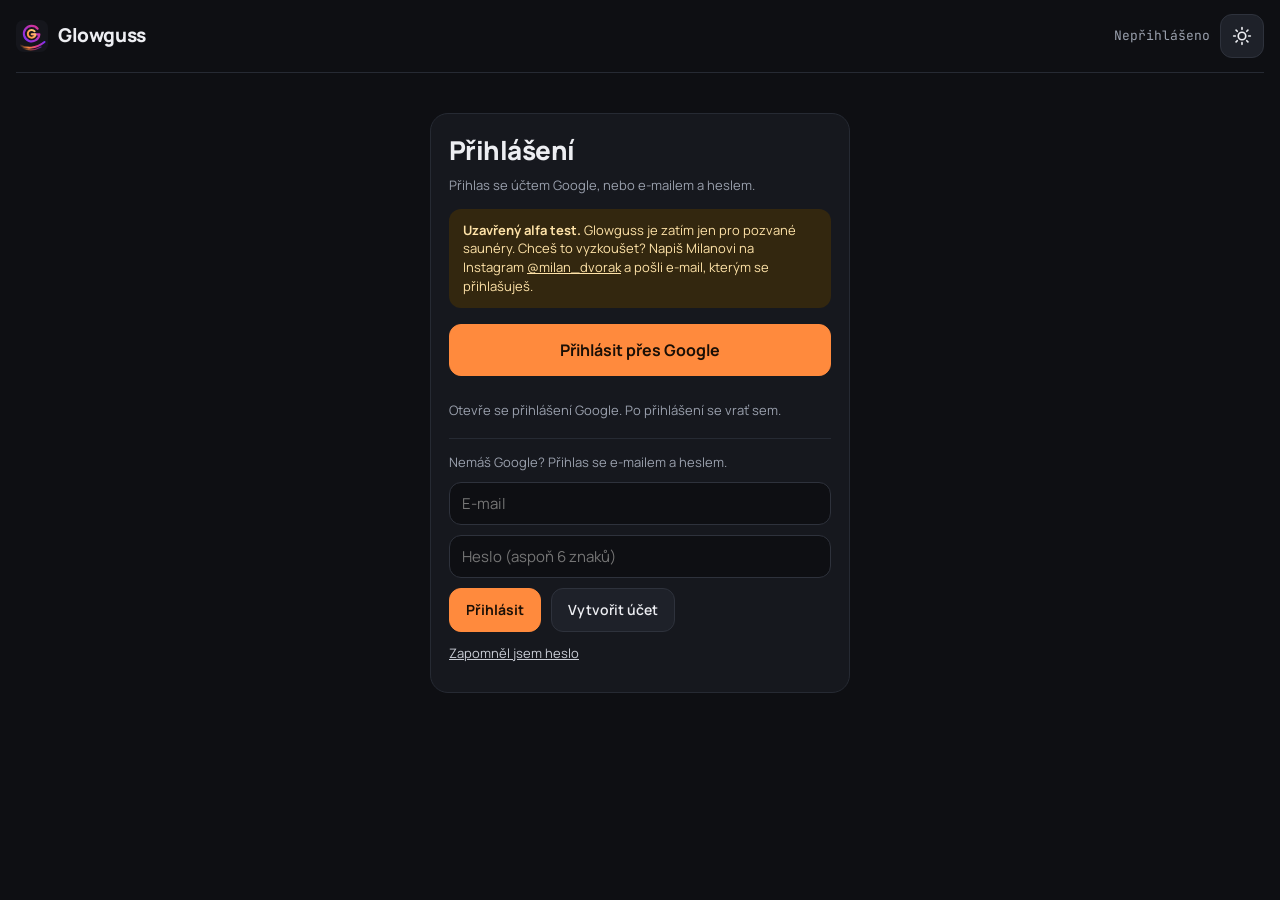
==== commit bdf6f2cf: "Glowguss: show import + show folders (merged, ready to deploy) Co-Authored-By: Claude Opus 5.5 <nore" ====
--- a/docs/index.html
+++ b/docs/index.html
@@ -157,6 +157,22 @@
 .drop:hover{border-color:var(--accent)}.drop b{font-size:18px;color:var(--fg)}.drop span{font-size:13px;color:var(--muted)}
 .drop.ok{border-style:solid;border-color:var(--ok)}
 label.drop:focus-within{outline:2px solid var(--accent)}
+/* show folders */
+details.slozka{margin-bottom:22px}
+details.slozka>summary{list-style:none;display:flex;align-items:center;justify-content:space-between;gap:10px 12px;flex-wrap:wrap;cursor:pointer;padding:8px 10px 8px 14px;min-height:56px;background:var(--panel);border:1px solid var(--line);border-radius:14px;margin-bottom:14px}
+details.slozka>summary::-webkit-details-marker{display:none}
+details.slozka:not([open])>summary{margin-bottom:0}
+.sl-nm{display:flex;align-items:center;gap:10px;font-size:16px;min-width:0}
+.sl-nm::before{content:"▸";color:var(--muted);transition:transform .15s}details.slozka[open] .sl-nm::before{transform:rotate(90deg)}
+.sl-nm svg,#sl-nova svg{color:var(--accent);flex:none}
+.sl-nm b{overflow-wrap:anywhere}
+.sl-ren{width:auto!important;min-width:180px;padding:6px 10px!important}
+.sl-ostatni{font-size:16px;font-weight:700;margin:6px 0 14px;color:var(--fg2)}
+.sl-vyber{display:flex;flex-direction:column;gap:2px;max-height:min(420px,50vh);overflow:auto;border:1px solid var(--line);border-radius:12px;padding:6px}
+.sl-show{display:flex;align-items:center;gap:10px;min-height:42px;padding:0 8px;border-radius:8px;cursor:pointer}
+.sl-show:hover{background:var(--panel2)}
+.sl-show input{width:18px;height:18px;flex:none;accent-color:var(--accent)}
+.sl-new{margin-top:6px}
 @media (prefers-reduced-motion:reduce){*{transition:none!important}}
 </style>
 
@@ -1724,13 +1740,24 @@
   window.addEventListener("hashchange", route);
 
   // ---------- home ----------
-  function homePage() {
-    var ids = Object.keys(G.shows), sa = Object.keys(G.sauny).filter(function (k) { return !G.sauny[k].archiv; });
-    var h = ['<div class="row between" style="margin-bottom:16px"><h1 class="page">Show</h1></div><div class="cards">'];
-    ids.forEach(function (id) {
-      if (G.shows[id].typ === "prevzata") { h.push(prevzataKarta(id)); return; }
+  var IKONA_SLOZKA = '<svg width="18" height="18" viewBox="0 0 24 24" fill="none" stroke="currentColor" stroke-width="2" stroke-linejoin="round" aria-hidden="true"><path d="M3 6.5A1.5 1.5 0 0 1 4.5 5h4.6l2 2.2h8.4A1.5 1.5 0 0 1 21 8.7v9.8a1.5 1.5 0 0 1-1.5 1.5h-15A1.5 1.5 0 0 1 3 18.5z"/></svg>';
+  // folders = just a name on each show (show.slozka); a folder exists while it holds a show, so it syncs and backs up with the shows
+  function slozky() { var o = {}; Object.keys(G.shows).forEach(function (id) { var n = G.shows[id].slozka; if (n) o[n] = 1; }); return Object.keys(o).sort(function (a, b) { return a.localeCompare(b, "cs"); }); }
+  function podleNazvu(a, b) { return String(G.shows[a].nazev || a).localeCompare(String(G.shows[b].nazev || b), "cs"); }
+  function zavreneSlozky() { try { return JSON.parse(localStorage.getItem("glowguss-slozky-zavrene") || "[]"); } catch (e) { return []; } }
+  function slozkaVolba(id) {
+    var s = G.shows[id];
+    return '<div class="field"><label class="lbl" for="e-f-' + esc(id) + '">Složka</label><select class="sl-sel" data-id="' + esc(id) + '" id="e-f-' + esc(id) + '"><option value="">Bez složky</option>' +
+      slozky().map(function (n) { return '<option value="' + esc(n) + '"' + (n === s.slozka ? " selected" : "") + '>' + esc(n) + '</option>'; }).join("") + '<option value="__nova">Nová složka…</option></select>' +
+      '<input type="text" class="sl-new" data-id="' + esc(id) + '" maxlength="40" placeholder="Název nové složky, pak Enter" hidden></div>';
+  }
+  async function doSlozky(ids, n) {
+    for (var i = 0; i < ids.length; i++) { var id = ids[i]; if (!G.shows[id]) continue; await G.db.doc("show/" + id).update({ slozka: n || "" }); G.shows[id].slozka = n || ""; }
+  }
+  function showKarta(id) {
+      if (G.shows[id].typ === "prevzata") return prevzataKarta(id);
       var s = G.shows[id], r = !!G.rozbor[id];
-      h.push('<section class="card"><div class="row between"><h2>' + esc(s.nazev) + '</h2>' + (r ? '<span class="badge ok">hudba rozebraná</span>' : '<span class="badge">čeká na rozbor hudby</span>') + '</div>' +
+      return ('<section class="card"><div class="row between"><h2>' + esc(s.nazev) + '</h2>' + (r ? '<span class="badge ok">hudba rozebraná</span>' : '<span class="badge">čeká na rozbor hudby</span>') + '</div>' +
         '<p class="sub" style="margin:6px 0 0">' + esc((G.sauny[s.sauna] || {}).nazev || s.saunaNazev || s.sauna) + ' · ' + (s.pisne || []).length + ' písně · ' + mmss(s.delka || s.konec || 0) + '</p>' +
                 '<p class="sub" style="margin:10px 0 0">Upraveno ' + esc(when(s.upraveno)) + '</p>' +
         '<div class="row" style="margin-top:14px"><a class="btn primary" href="#/show/' + esc(id) + '/krok1">Pokračovat</a></div>' +
@@ -1739,8 +1766,28 @@
         '<div class="field"><label class="lbl" for="e-s-' + esc(id) + '">Sauna</label><select id="e-s-' + esc(id) + '">' + Object.keys(G.sauny).filter(function (k) { return !G.sauny[k].archiv || k === s.sauna; }).map(function (k) { return '<option value="' + esc(k) + '"' + (k === s.sauna ? " selected" : "") + '>' + esc(G.sauny[k].nazev) + '</option>'; }).join("") + '</select></div>' +
         '<div class="row" style="gap:8px;flex-wrap:wrap"><button class="btn small" data-act="save" data-id="' + esc(id) + '" type="button">Uložit</button><button class="btn small" data-act="copy" data-id="' + esc(id) + '" type="button">Vytvořit kopii</button>' +
         '<button class="btn small" data-act="send" data-id="' + esc(id) + '" type="button">Uložit show do souboru</button><button class="btn small" data-act="del" data-id="' + esc(id) + '" type="button" style="color:var(--bad)">Smazat</button></div>' +
+        slozkaVolba(id) +
         '<p class="note">Kopie se hodí, když chceš stejnou hudbu a nálady pro jinou saunu. Soubor se show pošleš jinému saunerovi, ten si ho načte v Záloze.</p></div></details></section>');
-    });
+  }
+  function homePage() {
+    var ids = Object.keys(G.shows), sa = Object.keys(G.sauny).filter(function (k) { return !G.sauny[k].archiv; });
+    var sl = slozky(), zavrene = zavreneSlozky();
+    var h = ['<div class="row between" style="margin-bottom:16px"><h1 class="page">Show</h1>' + (ids.length ? '<button class="btn" id="sl-nova" type="button" aria-expanded="false">' + IKONA_SLOZKA + 'Nová složka</button>' : '') + '</div>'];
+    if (ids.length) h.push('<section class="card" id="sl-panel" hidden style="margin-bottom:18px;max-width:640px"><h2>Nová složka</h2><div style="display:flex;flex-direction:column;gap:12px;margin-top:12px">' +
+      '<div class="field"><label class="lbl" for="sl-nazev">Název složky</label><input type="text" id="sl-nazev" maxlength="40" placeholder="např. Halloween, Soutěže 2027"></div>' +
+      '<div class="field"><span class="lbl">Které show do ní dát</span><div class="sl-vyber">' + ids.slice().sort(podleNazvu).map(function (id) { var s = G.shows[id];
+        return '<label class="sl-show"><input type="checkbox" value="' + esc(id) + '"><span>' + esc(s.nazev) + (s.slozka ? ' <span class="sub">(teď ve složce ' + esc(s.slozka) + ')</span>' : '') + '</span></label>'; }).join("") + '</div></div>' +
+      '<div class="row" style="gap:8px"><button class="btn primary" id="sl-ok" type="button">Vytvořit složku</button><button class="btn" id="sl-zrus" type="button">Zrušit</button></div>' +
+      '<p class="note">Show do složky přesuneš i později: Upravit show → Složka.</p></div></section>');
+    sl.forEach(function (n) {
+      var v = ids.filter(function (id) { return G.shows[id].slozka === n; }).sort(podleNazvu);
+      h.push('<details class="slozka"' + (zavrene.indexOf(n) < 0 ? ' open' : '') + ' data-sl="' + esc(n) + '"><summary><span class="sl-nm">' + IKONA_SLOZKA + '<b>' + esc(n) + '</b><span class="sub">' + v.length + ' show</span></span>' +
+        '<span class="row" style="gap:6px"><button class="btn small" type="button" data-sl-act="ren" data-sl="' + esc(n) + '">Přejmenovat</button><button class="btn small" type="button" data-sl-act="del" data-sl="' + esc(n) + '">Zrušit složku</button></span></summary>' +
+        '<div class="cards">' + v.map(showKarta).join("") + '</div></details>');
+    });
+    if (sl.length) h.push('<h2 class="sl-ostatni">Ostatní</h2>');
+    h.push('<div class="cards">');
+    ids.filter(function (id) { return !G.shows[id].slozka; }).forEach(function (id) { h.push(showKarta(id)); });
     h.push('<section class="card"><h2>Nová show</h2><div style="display:flex;flex-direction:column;gap:12px;margin-top:12px">' +
       '<div class="field"><label class="lbl" for="n-nazev">Název</label><input type="text" id="n-nazev" placeholder="např. Relax"></div>' +
       '<div class="field"><label class="lbl" for="n-sauna">Sauna</label><select id="n-sauna">' + sa.map(function (k) { return '<option value="' + esc(k) + '">' + esc(G.sauny[k].nazev) + '</option>'; }).join("") + '</select></div>' +
@@ -1753,6 +1800,7 @@
     h.push('</div>');
     view.innerHTML = h.join("");
     wireManage(); wirePrevzit();
+    wireSlozky();
     $("n-ok").addEventListener("click", function () {
       var nazev = $("n-nazev").value.trim(); if (!nazev) { $("n-nazev").focus(); setStatus("Zadej název show"); return; }
       var id = slug(nazev), k = 2; while (G.shows[id]) id = slug(nazev) + "-" + (k++);
@@ -1762,6 +1810,57 @@
       this.disabled = true;
       G.db.doc("show/" + id).set(doc).then(function () { G.shows[id] = doc; location.hash = "#/show/" + id + "/krok1"; })
         .catch(function (e) { setStatus("Show se nepodařilo založit: " + errText(e)); $("n-ok").disabled = false; });
+    });
+  }
+
+  function wireSlozky() {
+    var panel = $("sl-panel"), nb = $("sl-nova");
+    if (nb) nb.addEventListener("click", function () { panel.hidden = !panel.hidden; nb.setAttribute("aria-expanded", String(!panel.hidden)); if (!panel.hidden) $("sl-nazev").focus(); });
+    if ($("sl-zrus")) $("sl-zrus").addEventListener("click", function () { panel.hidden = true; nb.setAttribute("aria-expanded", "false"); });
+    if ($("sl-ok")) $("sl-ok").addEventListener("click", async function () {
+      var n = $("sl-nazev").value.trim().replace(/\s+/g, " "); if (!n) { $("sl-nazev").focus(); setStatus("Zadej název složky"); return; }
+      var vyb = Array.prototype.map.call(panel.querySelectorAll(".sl-show input:checked"), function (x) { return x.value; });
+      if (!vyb.length) { setStatus("Zaškrtni aspoň jednu show, prázdná složka se neuloží"); return; }
+      this.disabled = true; await doSlozky(vyb, n); setStatus("Složka „" + n + "“ vytvořena", true); route();
+    });
+    on(view, "details.slozka", "toggle", function (e, d) {
+      var z = zavreneSlozky().filter(function (x) { return x !== d.dataset.sl; }); if (!d.open) z.push(d.dataset.sl);
+      try { localStorage.setItem("glowguss-slozky-zavrene", JSON.stringify(z)); } catch (x) {}
+    });
+    on(view, "[data-sl-act]", "click", async function (e, b) {
+      e.preventDefault(); e.stopPropagation();
+      var n = b.dataset.sl, v = Object.keys(G.shows).filter(function (id) { return G.shows[id].slozka === n; });
+      if (b.dataset.slAct === "ren") {
+        var sum = b.closest("summary"), nm = sum.querySelector(".sl-nm b");
+        if (!nm) return;
+        var inp = document.createElement("input"); inp.type = "text"; inp.className = "sl-ren"; inp.value = n; inp.maxLength = 40; inp.setAttribute("aria-label", "Nový název složky");
+        nm.replaceWith(inp); inp.focus(); inp.select();
+        inp.addEventListener("click", function (x) { x.preventDefault(); x.stopPropagation(); });
+        inp.addEventListener("keydown", function (x) { x.stopPropagation(); if (x.key === "Escape") { inp.value = n; inp.blur(); } if (x.key === "Enter") { x.preventDefault(); inp.blur(); } });
+        inp.addEventListener("keyup", function (x) { x.preventDefault(); });
+        inp.addEventListener("blur", async function () {
+          var nn = inp.value.trim().replace(/\s+/g, " ");
+          if (nn && nn !== n) {
+            await doSlozky(v, nn);
+            var z = zavreneSlozky(); if (z.indexOf(n) >= 0) { z = z.map(function (x) { return x === n ? nn : x; }); try { localStorage.setItem("glowguss-slozky-zavrene", JSON.stringify(z)); } catch (x) {} }
+            setStatus("Složka přejmenována", true);
+          }
+          route();
+        });
+      } else {
+        if (!(await potvrd("Zrušit složku „" + n + "“? Show v ní se nesmažou, jen se přesunou mezi ostatní.", "Zrušit složku"))) return;
+        await doSlozky(v, ""); setStatus("Složka zrušena, show jsou v Ostatních", true); route();
+      }
+    });
+    on(view, ".sl-sel", "change", async function (e, s) {
+      var id = s.dataset.id, inp = view.querySelector('.sl-new[data-id="' + id + '"]');
+      if (s.value === "__nova") { inp.hidden = false; inp.focus(); return; }
+      inp.hidden = true; await doSlozky([id], s.value); setStatus(s.value ? "Show přesunuta do složky „" + s.value + "“" : "Show vyndána ze složky", true); route();
+    });
+    on(view, ".sl-new", "keydown", async function (e, inp) {
+      if (e.key !== "Enter") return; e.preventDefault();
+      var n = inp.value.trim().replace(/\s+/g, " "); if (!n) return;
+      await doSlozky([inp.dataset.id], n); setStatus("Show přesunuta do nové složky „" + n + "“", true); route();
     });
   }
 
@@ -3478,7 +3577,7 @@
       '<p class="sub" style="margin:10px 0 0">Upraveno ' + esc(when(s.upraveno)) + '</p>' +
       '<div class="row" style="margin-top:14px"><a class="btn primary" href="#/show/' + esc(id) + '/prevod">Otevřít</a></div>' +
       '<details class="more" style="margin-top:12px"><summary>Upravit show</summary><div class="row" style="gap:8px;flex-wrap:wrap;margin-top:10px">' +
-      '<button class="btn small" data-act="send" data-id="' + esc(id) + '" type="button">Uložit show do souboru</button><button class="btn small" data-act="del" data-id="' + esc(id) + '" type="button" style="color:#f87171">Smazat</button></div></details></section>';
+      '<button class="btn small" data-act="send" data-id="' + esc(id) + '" type="button">Uložit show do souboru</button><button class="btn small" data-act="del" data-id="' + esc(id) + '" type="button" style="color:#f87171">Smazat</button></div>' + '<div style="margin-top:10px">' + slozkaVolba(id) + '</div></details></section>';
   }
   function prevzitKarta() {
     return '<section class="card"><h2>Převzít show z QuickDMX</h2><p class="sub" style="margin:6px 0 0">Máš show hotovou v QuickDMX pro jinou saunu? Vyber složku projektu (tu, ve které jsou Live, Music a scenes). V okně si pak zvolíš jednu show a program ji převede na světla tvé sauny. Časy zůstanou přesně stejné.</p>' +
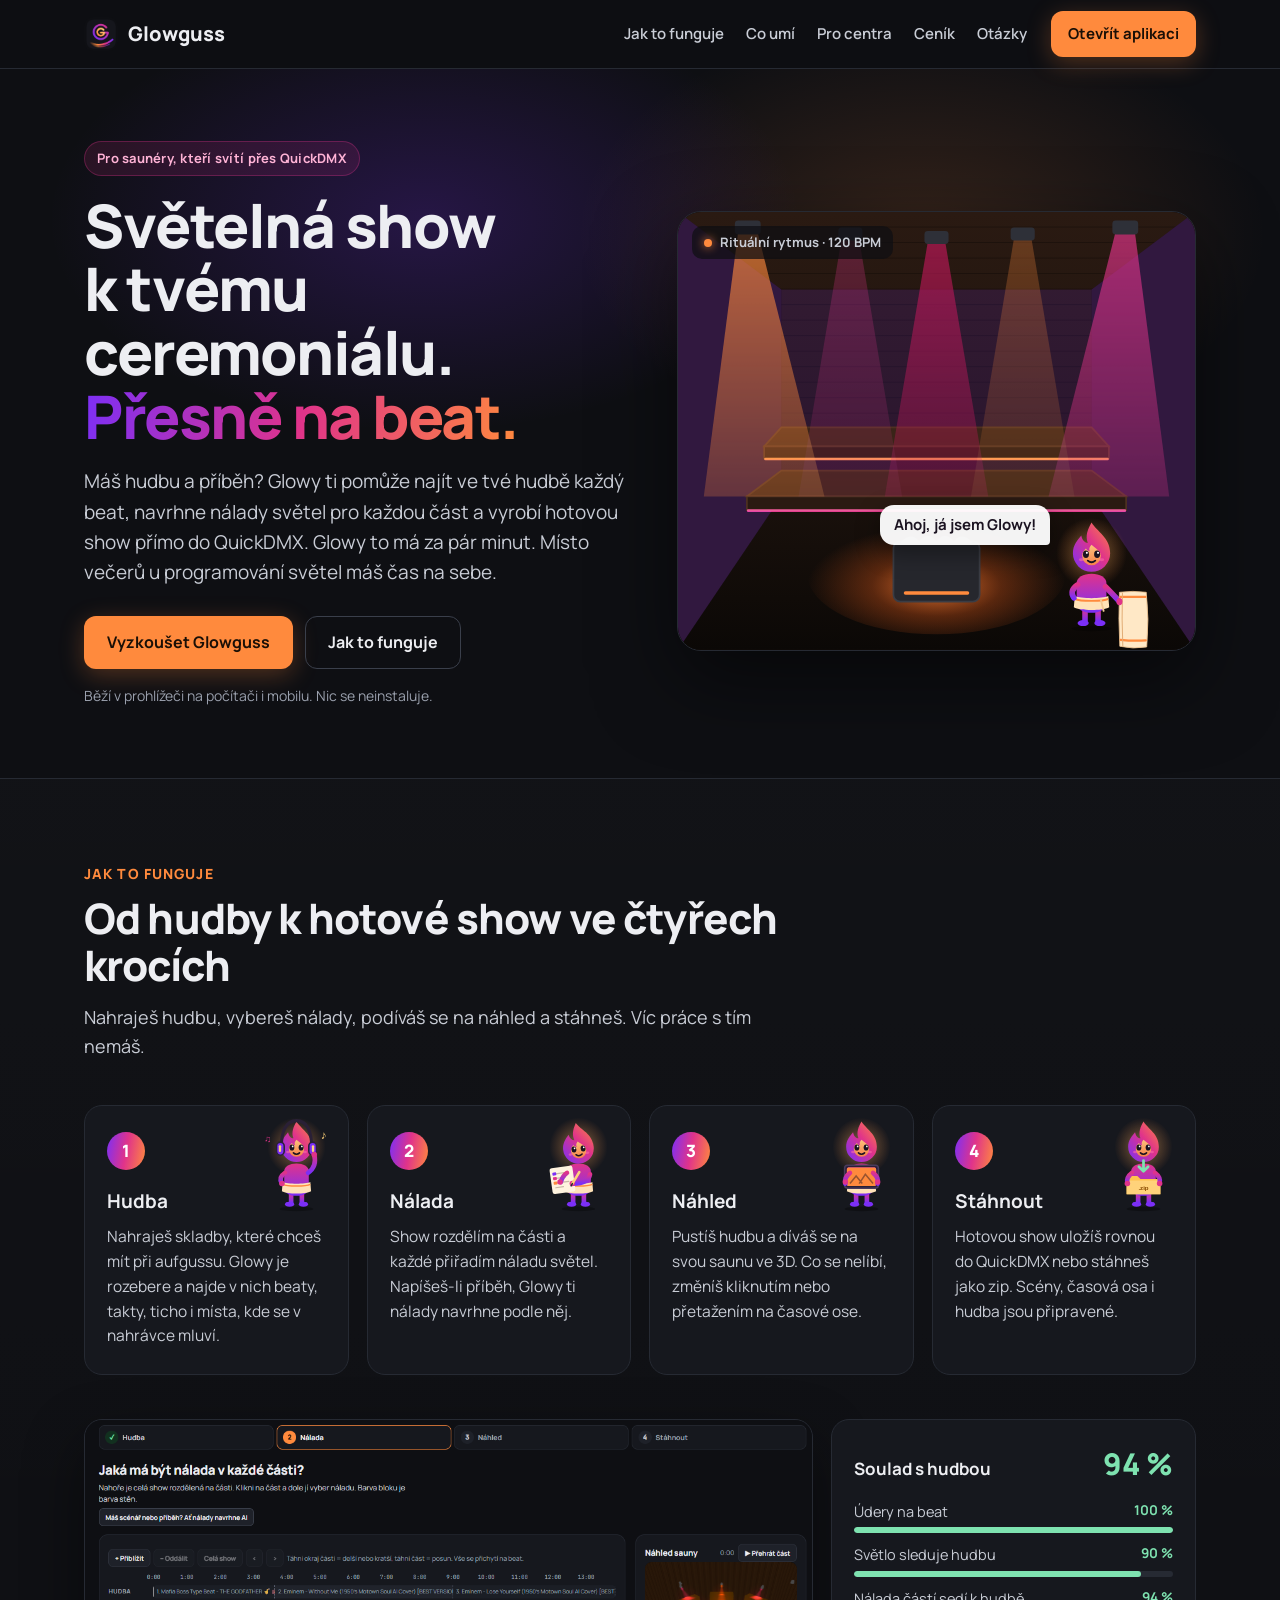
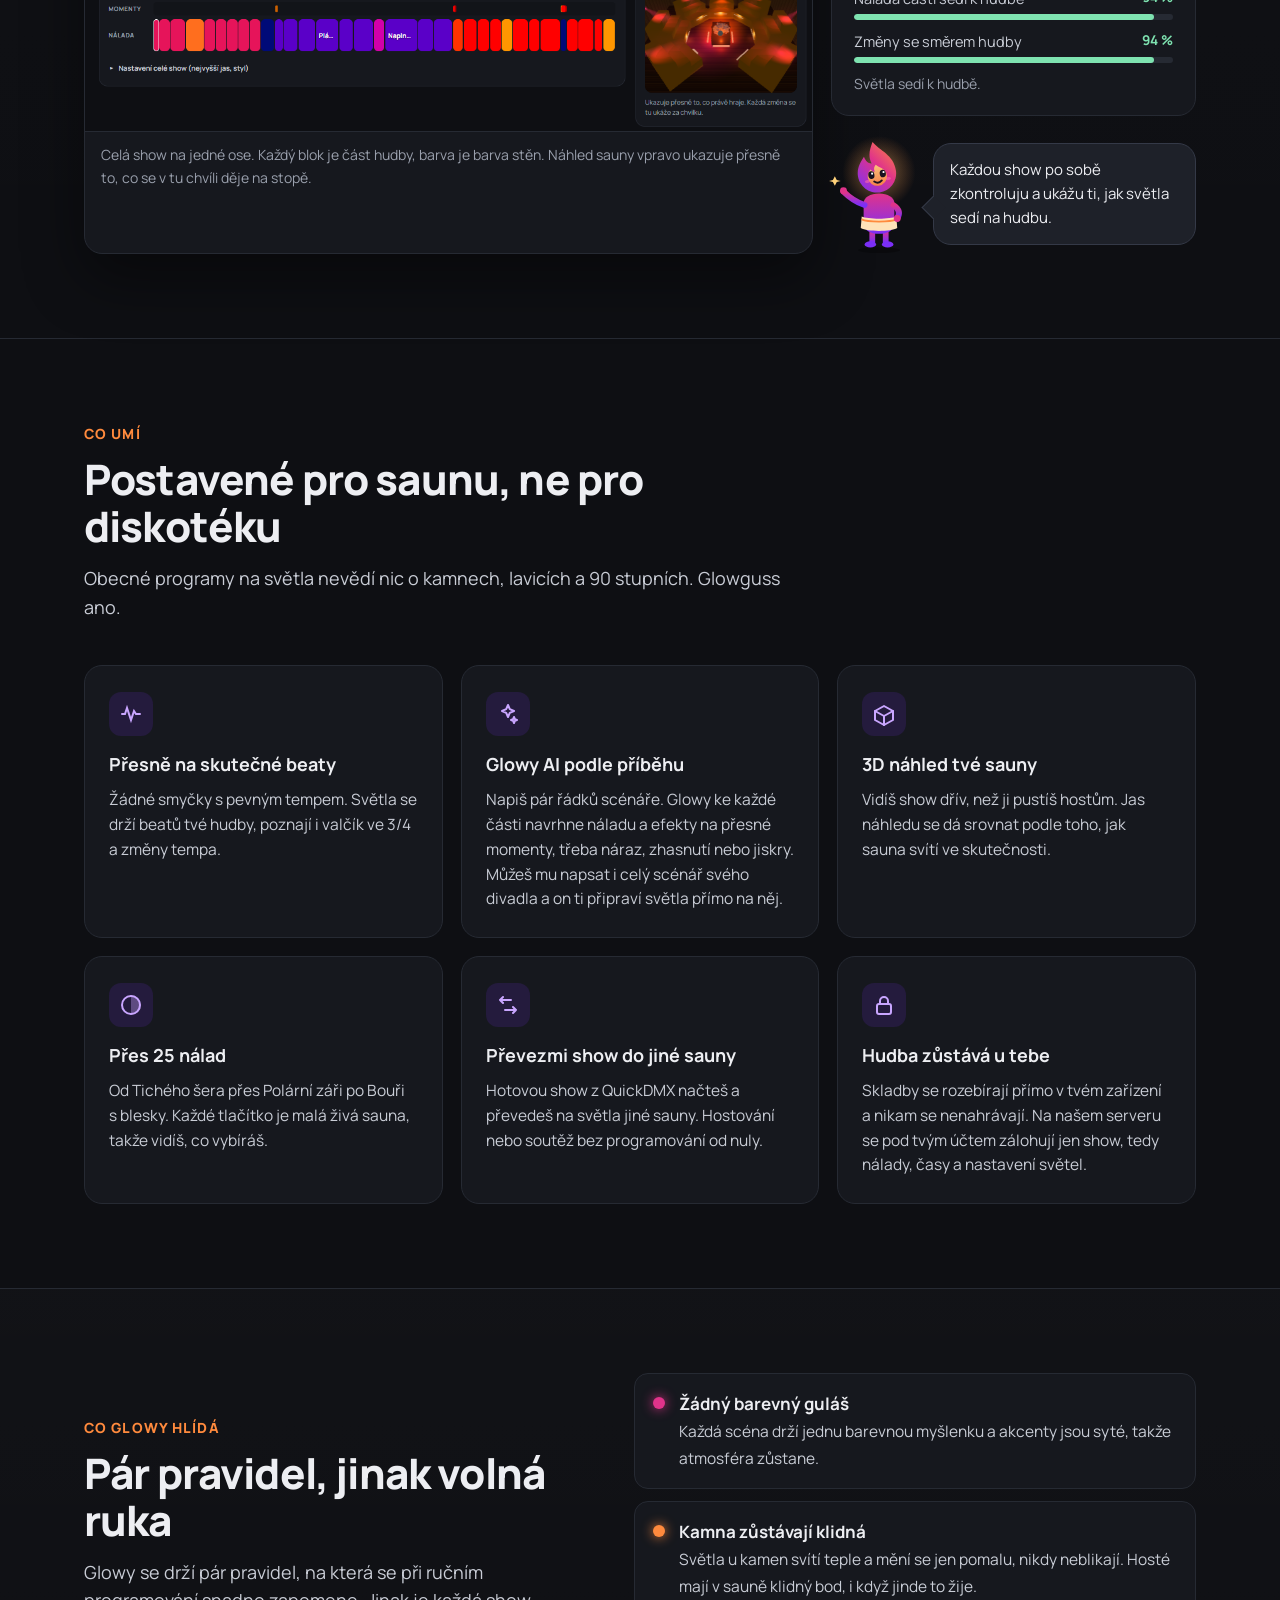
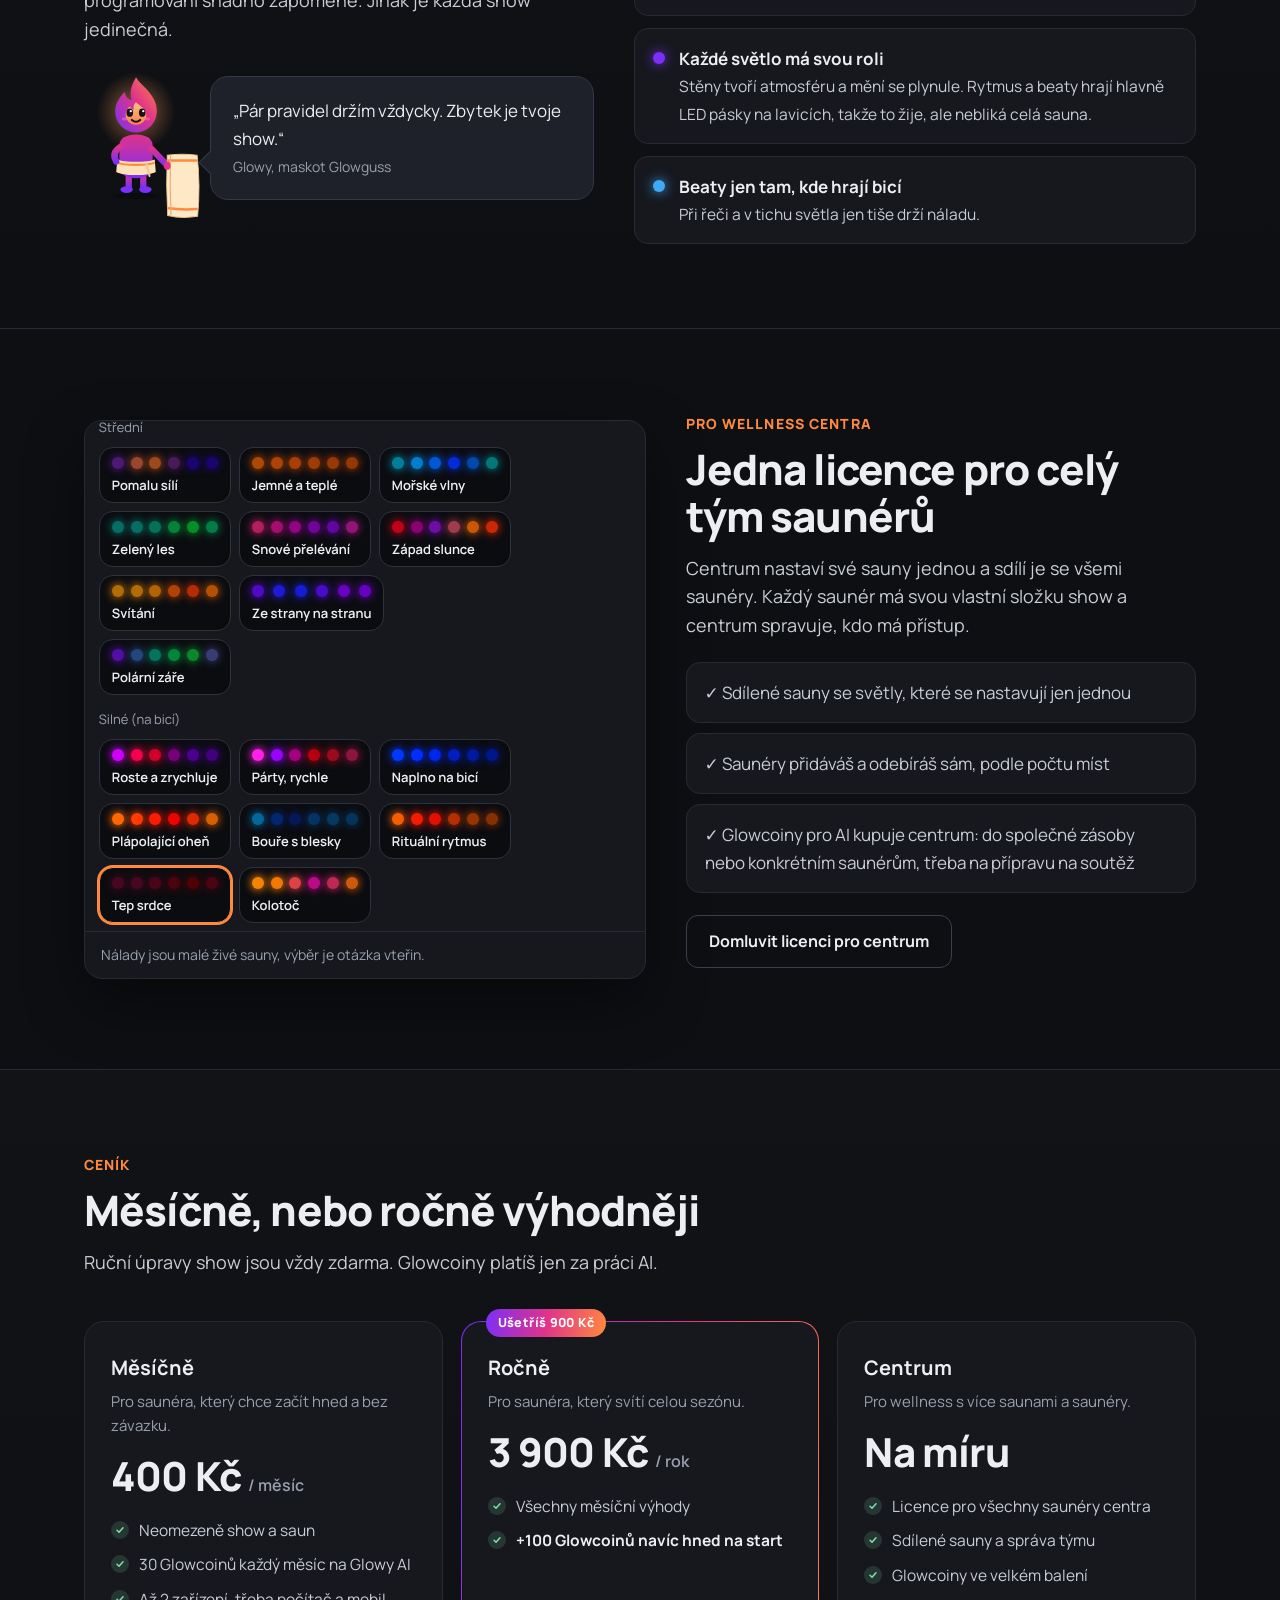
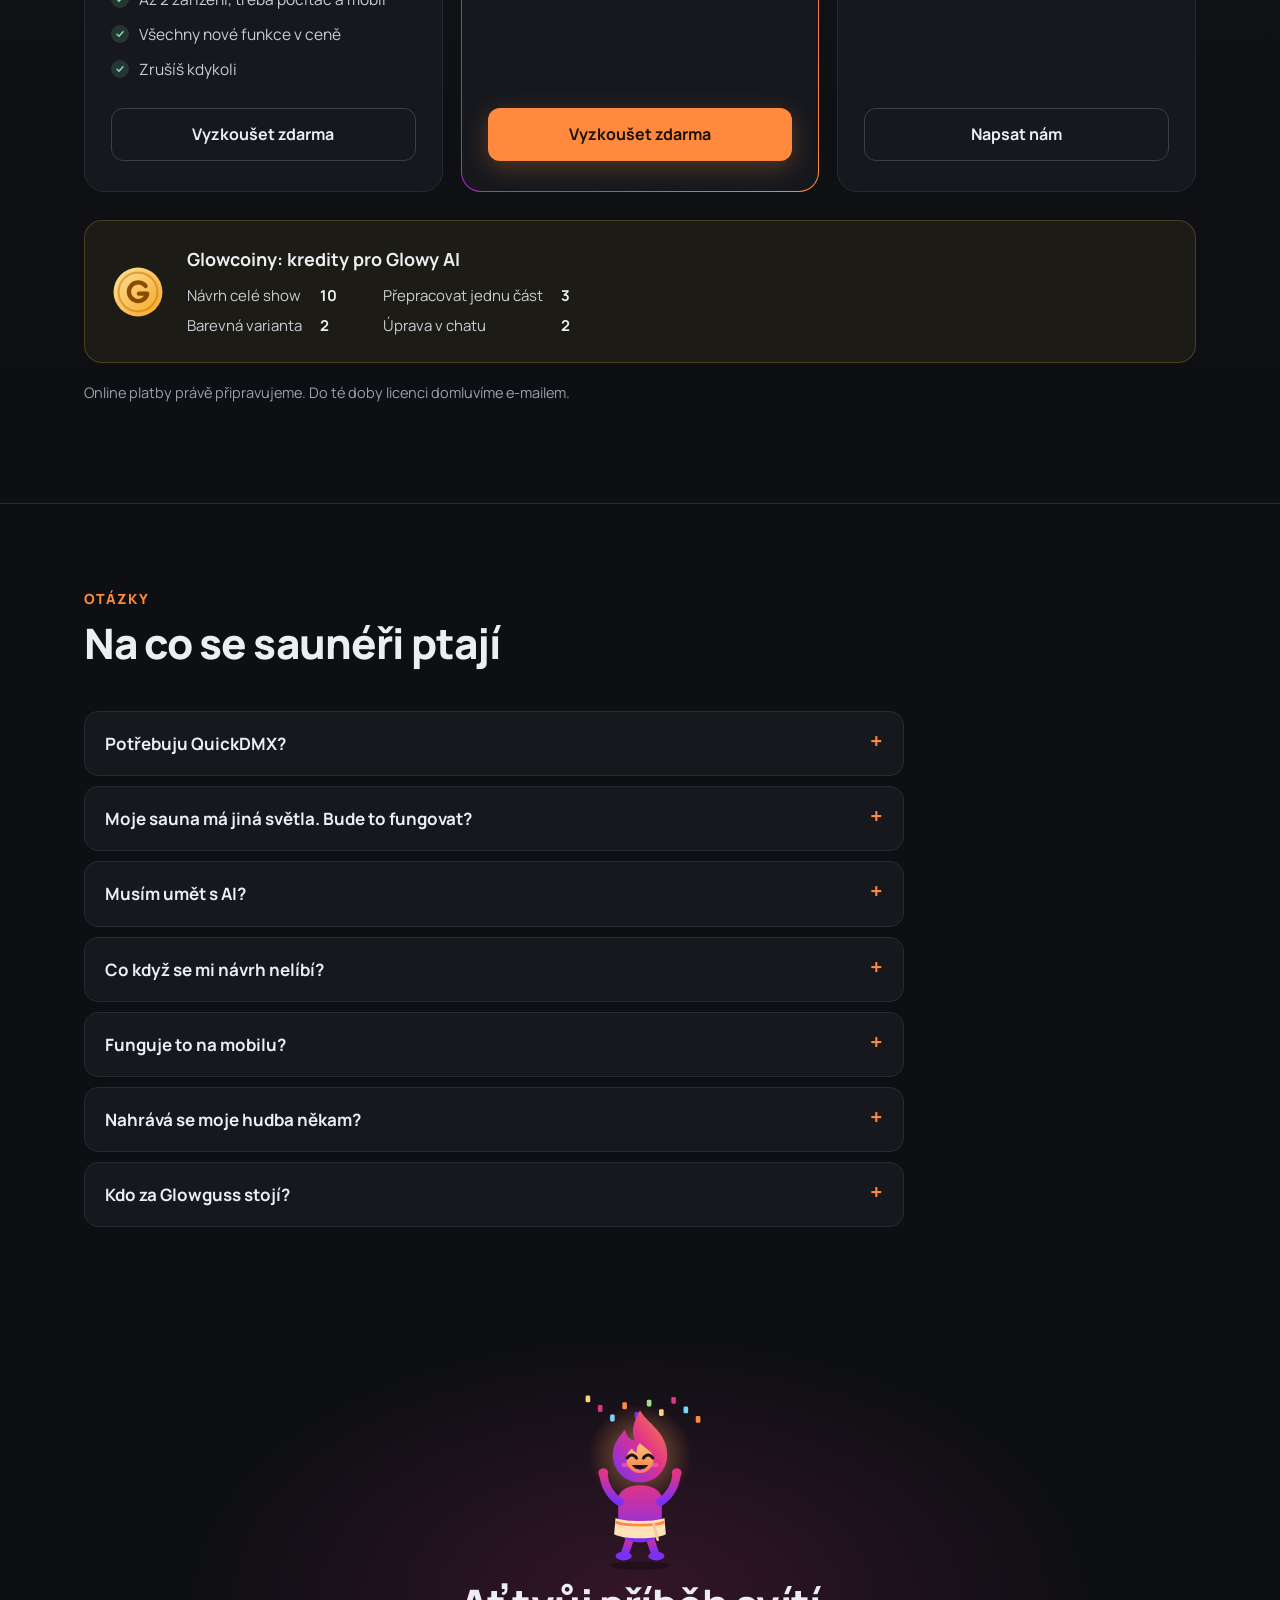
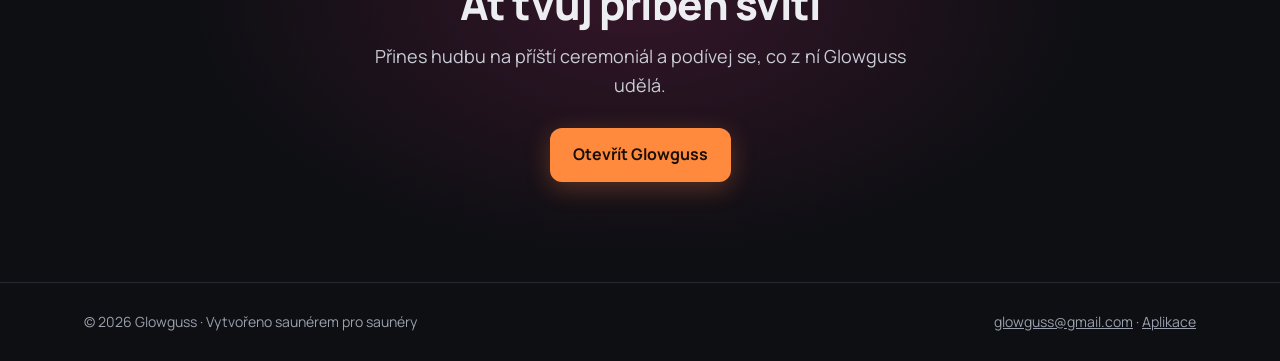
==== commit 9939351f: "Live: presentation website at glowguss.com, app moved to /app/ Installed apps, logged-in users and s" ====
--- a/docs/index.html
+++ b/docs/index.html
@@ -1,3987 +1,527 @@
-<!doctype html><html lang="cs"><head><meta charset="utf-8"><meta name="viewport" content="width=device-width,initial-scale=1"><title>Glowguss</title><meta name="theme-color" content="#0E0F13"><link rel="manifest" href="manifest.json"><link rel="icon" href="ikona.png"><script>window.GLOWGUSS_WEB = true; if ("serviceWorker" in navigator) addEventListener("load", function () { navigator.serviceWorker.register("sw.js").catch(function () {}); });</script></head><body><title>Glowguss</title>
-<script>try{if(localStorage.getItem("glowguss-motiv")==="svetly")document.documentElement.dataset.motiv="svetly";}catch(e){}</script>
-<meta name="claude:viewport-fit-sides" content="cover">
+<!doctype html>
+<html lang="cs">
+<head>
+<meta charset="utf-8">
+<meta name="viewport" content="width=device-width,initial-scale=1">
+<title>Glowguss – světelná show pro saunový ceremoniál</title>
+<meta name="description" content="Glowguss z tvé hudby a příběhu vyrobí světelnou show pro QuickDMX. Přesně na beat, s pravidly saunérů. Vytvořeno saunérem pro saunéry.">
+<meta name="theme-color" content="#0E0F13">
+<script>
+/* Who should go straight to the app instead of this page: the installed app (it starts here), logged-in users,
+   returns from Google sign-in (?code=) and password-reset e-mails (#access_token), old app links (#/...). ?web shows the page anyway. */
+(function () {
+  var APP = "app/";
+  try {
+    var q = location.search, h = location.hash;
+    if (/[?&]web\b/.test(q)) return;
+    if ((window.matchMedia && matchMedia("(display-mode: standalone)").matches) || navigator.standalone ||
+        /[?&](code|error)=/.test(q) || /access_token|type=recovery|error_description|^#\//.test(h) ||
+        localStorage.getItem("svetla-session")) location.replace(APP + q + h);
+  } catch (e) {}
+})();
+</script>
+
+<meta property="og:title" content="Glowguss – světla pro saunový ceremoniál">
+<meta property="og:description" content="Z tvé hudby a příběhu hotová světelná show pro QuickDMX. Přesně na beat.">
+<meta property="og:image" content="ikona512.png">
+<link rel="icon" href="ikona.png">
 <link rel="preconnect" href="https://fonts.googleapis.com">
-<link rel="stylesheet" href="https://fonts.googleapis.com/css2?family=Manrope:wght@400;500;600;700;800&family=JetBrains+Mono:wght@400;500&display=swap">
+<link rel="stylesheet" href="https://fonts.googleapis.com/css2?family=Manrope:wght@400;500;600;700;800&display=swap">
 <style>
-/* Light-show studio. Dark by default (light colours read best on dark); a light mode is switchable in the top bar (html[data-motiv="svetly"]). Layout: top bar with sections, per-show tabs, main + side columns that stack on phone. */
-:root{
-  --bg:#0E0F13; --panel:#16181E; --panel2:#1E2129; --line:#262A33; --line2:#2E323C;
-  --fg:#EDEEF2; --fg2:#C9CDD6; --muted:#9AA0AD; --accent:#FF8A3D; --accent-ink:#1A0F06;
-  --drop:#FFC14D; --ok:#7EE2B0; --ok-bg:#12301F; --bad:#FF7A7A; --bad-bg:#3A1717; --track:#121419;
-  --f-ui:"Manrope",system-ui,-apple-system,"Segoe UI",sans-serif; --f-num:"JetBrains Mono",ui-monospace,"SFMono-Regular",Menlo,monospace;
-  --chip:#1A1D24; --chip-on:#2A2E38; --hover:#454B58; --row:#22252D; --beat:rgba(255,255,255,.35); --beat2:rgba(255,255,255,.7);
-  --off1:#15171C; --off2:#121419; --mark:#fff; --warn-bg:#33270F; --warn-fg:#FFE3A8; --bad-fg:#FFD9D9; --cellA:#1B1E25; --cellB:#20232B; --cell-line:#5A6070; --banner:#2a1d10;
-  color-scheme:dark;
+:root{--bg:#0E0F13;--panel:#16181E;--panel2:#1E2129;--line:#262A33;--fg:#EDEEF2;--fg2:#C9CDD6;--muted:#9AA0AD;--accent:#FF8A3D;--pink:#E0338A;--violet:#7B2FF7;--gold:#FFD27A;
+  --grad:linear-gradient(100deg,#7B2FF7 0%,#E0338A 50%,#FF8A3D 100%)}
+*{box-sizing:border-box}
+html{scroll-behavior:smooth}
+html,body{overflow-x:clip}body{margin:0;background:var(--bg);color:var(--fg);font-family:"Manrope",system-ui,-apple-system,"Segoe UI",sans-serif;font-size:17px;line-height:1.6;overflow-x:hidden}
+a{color:inherit}
+img{max-width:100%;height:auto;display:block}
+.wrap{max-width:1160px;margin:0 auto;padding:0 24px}
+.grad{background:var(--grad);-webkit-background-clip:text;background-clip:text;color:transparent}
+
+/* top bar */
+header{position:sticky;top:0;z-index:20;background:rgba(14,15,19,.82);backdrop-filter:blur(12px);-webkit-backdrop-filter:blur(12px);border-bottom:1px solid var(--line)}
+header .wrap{display:flex;align-items:center;gap:24px;height:68px}
+.brand{display:flex;align-items:center;gap:10px;font-weight:800;font-size:20px;text-decoration:none}
+.brand img{width:34px;height:34px;border-radius:9px}
+header nav{display:flex;gap:22px;margin-left:auto;font-weight:600;font-size:15px;color:var(--fg2)}
+header nav a{text-decoration:none}
+header nav a:hover{color:var(--fg)}
+.btn{display:inline-flex;align-items:center;gap:8px;padding:13px 22px;border-radius:12px;font-weight:700;font-size:16px;text-decoration:none;border:1px solid transparent;cursor:pointer;transition:transform .15s,box-shadow .15s}
+.btn:hover{transform:translateY(-1px)}
+.btn-main{background:var(--accent);color:#1A0F06;box-shadow:0 6px 24px rgba(255,138,61,.28)}
+.btn-main:hover{box-shadow:0 8px 30px rgba(255,138,61,.42)}
+.btn-ghost{border-color:#3A3F4B;color:var(--fg)}
+.btn-ghost:hover{border-color:#5A6070}
+header .btn{padding:10px 16px;font-size:15px}
+
+/* hero */
+.hero{position:relative;padding:72px 0 56px;overflow:hidden}
+.hero::before{content:"";position:absolute;inset:-200px -20% auto -20%;height:760px;background:radial-gradient(closest-side,rgba(123,47,247,.22),transparent 70%) 20% 30%/60% 80% no-repeat,radial-gradient(closest-side,rgba(255,138,61,.16),transparent 70%) 85% 40%/55% 80% no-repeat;pointer-events:none}
+.hero .wrap{position:relative;display:grid;grid-template-columns:1.05fr 1fr;gap:48px;align-items:center}
+.kicker{display:inline-flex;align-items:center;gap:8px;padding:6px 12px;border-radius:99px;background:rgba(224,51,138,.12);border:1px solid rgba(224,51,138,.3);color:#FFB3D6;font-weight:700;font-size:13px;letter-spacing:.02em}
+h1{font-size:clamp(36px,5.2vw,60px);line-height:1.06;letter-spacing:-.025em;margin:18px 0 18px;font-weight:800}
+.lead{font-size:19px;color:var(--fg2);max-width:34em;margin:0 0 28px}
+.cta{display:flex;gap:12px;flex-wrap:wrap}
+.hero .pozn{margin-top:16px;color:var(--muted);font-size:14px}
+
+/* animated sauna */
+.sauna{position:relative;aspect-ratio:1.18;border-radius:24px;overflow:hidden;background:#0A0A0E;border:1px solid var(--line);box-shadow:0 30px 80px rgba(0,0,0,.5)}
+.sauna svg.scena{position:absolute;inset:0;width:100%;height:100%}
+.sauna .kuzel{mix-blend-mode:screen;transition:fill .18s ease-out,opacity .18s ease-out}
+.sauna .zed{transition:fill .5s ease}
+.sauna .kamna-svit{animation:dech 6s ease-in-out infinite}
+@keyframes dech{0%,100%{opacity:.55}50%{opacity:.85}}
+.sauna .glowy-hero{position:absolute;right:11%;bottom:4%;width:18%}.sauna .glowy-hero svg{width:100%!important;height:auto!important}
+.sauna .rec{position:absolute;right:28%;bottom:24%;max-width:min(260px,58%);padding:10px 14px;border-radius:14px 14px 4px 14px;background:rgba(255,255,255,.95);color:#1A1220;font-weight:700;font-size:15px;line-height:1.35;box-shadow:0 8px 24px rgba(0,0,0,.4);transition:opacity .35s,transform .35s}
+.sauna .rec.pryc{opacity:0;transform:translateY(6px)}
+@media (max-width:640px){.sauna .rec{font-size:13px;padding:8px 11px;right:27%;bottom:26%}}
+.sauna .stitek{position:absolute;left:14px;top:14px;display:flex;align-items:center;gap:8px;padding:6px 12px;border-radius:10px;background:rgba(14,15,19,.72);font-size:13px;font-weight:700;color:var(--fg2)}
+.sauna .stitek i{width:8px;height:8px;border-radius:50%;background:var(--accent);box-shadow:0 0 10px var(--accent)}
+.sauna .stitek i.bum{animation:bum .25s ease-out}
+@keyframes bum{from{transform:scale(1.9)}to{transform:scale(1)}}
+
+/* sections */
+section{padding:84px 0}
+.sec-h{max-width:720px;margin:0 0 44px}
+.sec-h .nad{color:var(--accent);font-weight:800;font-size:14px;letter-spacing:.08em;text-transform:uppercase}
+h2{font-size:clamp(28px,3.6vw,42px);line-height:1.12;letter-spacing:-.02em;margin:10px 0 14px;font-weight:800}
+.sec-h p{color:var(--fg2);font-size:18px;margin:0}
+.pruh{border-top:1px solid var(--line);border-bottom:1px solid var(--line);background:linear-gradient(180deg,rgba(255,255,255,.015),rgba(255,255,255,0))}
+
+/* steps */
+.kroky{display:grid;grid-template-columns:repeat(4,1fr);gap:18px;counter-reset:k}
+.krok{position:relative;padding:26px 22px;border-radius:18px;background:var(--panel);border:1px solid var(--line)}
+.krok::before{counter-increment:k;content:counter(k);display:grid;place-items:center;width:38px;height:38px;border-radius:50%;background:var(--grad);font-weight:800;color:#fff;margin-bottom:16px}
+.krok .gk{position:absolute;right:14px;top:10px;width:76px;height:96px}
+.krok h3,.krok::before{position:relative}
+.wk-tep{animation:wkT .5s ease-in-out infinite!important}
+@keyframes wkT{0%,100%{transform:translateY(0)}50%{transform:translateY(-3px)}}
+.wk-pis{animation:wkP .7s ease-in-out infinite}
+@keyframes wkP{0%,100%{transform:translate(0,0)}25%{transform:translate(-3px,1px)}50%{transform:translate(1px,2px)}75%{transform:translate(-2px,-1px)}}
+.wk-s2{animation:wkS 4.5s infinite}.wk-s3{animation:wkS 4.5s infinite 1.5s}
+@keyframes wkS{0%,30%{opacity:0}36%,62%{opacity:1}68%,100%{opacity:0}}
+.wk-sip{animation:wkD 1.4s ease-in infinite}
+@keyframes wkD{0%{transform:translateY(-6px);opacity:0}30%{opacity:1}80%{transform:translateY(8px);opacity:1}100%{transform:translateY(10px);opacity:0}}
+@media (prefers-reduced-motion:reduce){.wk-tep,.wk-pis,.wk-s2,.wk-s3,.wk-sip{animation:none!important}}
+.krok h3{margin:0 0 8px;font-size:19px}
+.krok p{margin:0;color:var(--fg2);font-size:15.5px}
+
+/* screenshot */
+.ukazka{margin-top:44px;display:grid;grid-template-columns:2fr 1fr;gap:18px}
+.uk-prava{display:flex;flex-direction:column;gap:18px}
+.soulad{padding:20px 22px;border-radius:18px;background:var(--panel);border:1px solid var(--line)}
+.soulad .s-h{display:flex;justify-content:space-between;align-items:baseline;margin-bottom:12px}
+.soulad .s-h b{font-size:17px}.soulad .s-c{font-size:30px;font-weight:800;color:#7EE2B0}
+.soulad .s-r{display:grid;grid-template-columns:1fr auto;gap:4px 10px;margin-bottom:10px;font-size:14.5px;color:var(--fg2)}
+.soulad .s-r b{color:#7EE2B0;font-size:13.5px}
+.soulad .s-r i{grid-column:1/-1;height:6px;border-radius:3px;background:#262A33;overflow:hidden}
+.soulad .s-r u{display:block;height:100%;width:0;border-radius:3px;background:#7EE2B0;transition:width 1.2s ease-out}
+.soulad.vid .s-r u{width:var(--w)}
+.soulad p{margin:6px 0 0;color:var(--muted);font-size:14px}
+.uk-glowy{display:flex;align-items:center;gap:6px}
+.uk-glowy .bublina{font-size:15px;padding:14px 16px}
+.ram{border-radius:18px;overflow:hidden;border:1px solid var(--line);background:var(--panel);box-shadow:0 24px 60px rgba(0,0,0,.45)}
+.ram figcaption{padding:12px 16px;color:var(--muted);font-size:14px;border-top:1px solid var(--line)}
+figure{margin:0}
+
+/* features */
+.funkce{display:grid;grid-template-columns:repeat(3,1fr);gap:18px}
+.f{padding:26px 24px;border-radius:18px;background:var(--panel);border:1px solid var(--line)}
+.f .ik{width:44px;height:44px;border-radius:12px;display:grid;place-items:center;margin-bottom:14px;background:rgba(123,47,247,.14);color:#C9A6FF}
+.f .ik svg{width:24px;height:24px}
+.f h3{margin:0 0 8px;font-size:18px}
+.f p{margin:0;color:var(--fg2);font-size:15.5px}
+
+/* rules */
+.pravidla{display:grid;grid-template-columns:1fr 1.1fr;gap:40px;align-items:center}
+.pravidla ul{list-style:none;padding:0;margin:0;display:grid;gap:12px}
+.pravidla li{display:flex;gap:14px;align-items:flex-start;padding:16px 18px;border-radius:14px;background:var(--panel);border:1px solid var(--line)}
+.pravidla li b{display:block}
+.pravidla li span{color:var(--fg2);font-size:15.5px}
+.pravidla li .t{flex:none;width:12px;height:12px;border-radius:50%;margin-top:7px}
+
+/* glowy talk */
+.glowy-rekne{display:flex;gap:22px;align-items:flex-end}
+.bublina{position:relative;padding:20px 22px;border-radius:18px;background:var(--panel2);border:1px solid #343947;font-size:17px}
+.bublina::after{content:"";position:absolute;left:-9px;bottom:28px;width:16px;height:16px;background:var(--panel2);border-left:1px solid #343947;border-bottom:1px solid #343947;transform:rotate(45deg)}
+
+/* pricing */
+.cenik{display:grid;grid-template-columns:repeat(3,1fr);gap:18px;align-items:stretch}
+.cena{position:relative;display:flex;flex-direction:column;padding:30px 26px;border-radius:20px;background:var(--panel);border:1px solid var(--line)}
+.cena.hl{border-color:transparent;background:linear-gradient(var(--panel),var(--panel)) padding-box,var(--grad) border-box;border:1.5px solid transparent}
+.cena .stit{position:absolute;top:-13px;left:24px;padding:4px 12px;border-radius:99px;background:var(--grad);color:#fff;font-weight:800;font-size:12.5px;letter-spacing:.03em}
+.cena h3{margin:0 0 6px;font-size:20px}
+.cena .kdo{color:var(--muted);font-size:15px;margin:0 0 18px}
+.cena .cislo{font-size:40px;font-weight:800;letter-spacing:-.02em;line-height:1}
+.cena .cislo small{font-size:16px;font-weight:600;color:var(--muted);letter-spacing:0}
+.cena ul{list-style:none;padding:0;margin:22px 0 26px;display:grid;gap:10px;color:var(--fg2);font-size:15.5px}
+.cena li{display:flex;gap:10px}
+.cena li::before{content:"";flex:none;width:18px;height:18px;margin-top:3px;border-radius:50%;background:rgba(126,226,176,.15) url("data:image/svg+xml,%3Csvg xmlns='http://www.w3.org/2000/svg' viewBox='0 0 24 24'%3E%3Cpath d='M6 12.5l4 4 8-9' fill='none' stroke='%237EE2B0' stroke-width='3' stroke-linecap='round' stroke-linejoin='round'/%3E%3C/svg%3E") center/12px no-repeat}
+.cena .btn{margin-top:auto;justify-content:center}
+.coins{margin-top:28px;display:grid;grid-template-columns:auto 1fr;gap:22px;align-items:center;padding:24px 26px;border-radius:18px;background:rgba(255,193,77,.06);border:1px solid rgba(255,193,77,.22)}
+.coins .tab{display:grid;grid-template-columns:repeat(4,auto);justify-content:start;gap:6px 18px;font-size:15px;color:var(--fg2)}
+.coins .tab b{color:var(--fg)}
+.coin{width:54px;height:54px}
+.info{margin-top:18px;color:var(--muted);font-size:14.5px}
+
+/* faq */
+.faq{max-width:820px;display:grid;gap:10px}
+details{border-radius:14px;background:var(--panel);border:1px solid var(--line);padding:0 20px}
+summary{cursor:pointer;list-style:none;padding:18px 0;font-weight:700;display:flex;justify-content:space-between;gap:16px}
+summary::-webkit-details-marker{display:none}
+summary::after{content:"+";color:var(--accent);font-size:22px;line-height:1}
+details[open] summary::after{content:"–"}
+details p{margin:0 0 18px;color:var(--fg2)}
+
+/* final */
+.zaver{text-align:center;padding:90px 0 100px;position:relative}
+.zaver::before{content:"";position:absolute;inset:0;background:radial-gradient(closest-side,rgba(224,51,138,.18),transparent) center/70% 90% no-repeat;pointer-events:none}
+.zaver .wrap{position:relative}
+.zaver .glowy-big{width:150px;margin:0 auto 10px}
+.zaver p{color:var(--fg2);font-size:18px;max-width:560px;margin:0 auto 28px}
+footer{border-top:1px solid var(--line);padding:28px 0;color:var(--muted);font-size:14px}
+footer .wrap{display:flex;gap:18px;flex-wrap:wrap;align-items:center;justify-content:space-between}
+
+@media (prefers-reduced-motion:reduce){.sauna *{animation:none!important;transition:none!important}}
+.glowy-btn{display:inline-block}
+
+/* responsive */
+@media (max-width:980px){
+  .hero .wrap,.pravidla{grid-template-columns:1fr}
+  .kroky{grid-template-columns:1fr 1fr}
+  .funkce,.cenik{grid-template-columns:1fr 1fr}
+  .ukazka{grid-template-columns:1fr}
+  header nav{display:none}
+  header .btn{margin-left:auto}
 }
-html[data-motiv="svetly"]{
-  --bg:#EEF0F4; --panel:#FFFFFF; --panel2:#ECEEF2; --line:#C6CBD5; --line2:#B3BAC6;
-  --fg:#16181D; --fg2:#3B414D; --muted:#5D6471; --accent:#FF8A3D; --accent-ink:#1A0F06;
-  --drop:#F5B000; --ok:#127A45; --ok-bg:#DBF3E6; --bad:#C42B2B; --bad-bg:#FBE3E3; --track:#E3E6EC;
-  --chip:#F7F8FA; --chip-on:#FFEBDC; --hover:#9AA1AE; --row:#E5E8ED; --beat:rgba(0,0,0,.28); --beat2:rgba(0,0,0,.6);
-  --off1:#E8EAEE; --off2:#DFE2E8; --mark:#16181D; --warn-bg:#FFF1D1; --warn-fg:#5E4100; --bad-fg:#7A1A1A; --cellA:#E3E6EC; --cellB:#D7DBE3; --cell-line:#9AA1AE; --banner:#FFEBDD;
-  color-scheme:light;
+@media (max-width:640px){
+  body{font-size:16px}
+  .wrap{padding:0 18px}
+  .hero{padding:40px 0 30px}
+  section{padding:60px 0}
+  .kroky,.funkce,.cenik{grid-template-columns:1fr}
+  .cenik{gap:26px}
+  .coins{grid-template-columns:1fr}
+  .coins .tab{grid-template-columns:auto auto}
+  .glowy-rekne{flex-direction:column;align-items:flex-start}
+  .bublina::after{display:none}
+  .brand span{display:none}
 }
-.motiv svg{width:20px;height:20px}
-html[data-motiv="svetly"] .card,html[data-motiv="svetly"] nav.main,html[data-motiv="svetly"] .steps a{box-shadow:0 1px 2px rgba(20,24,32,.06),0 2px 8px rgba(20,24,32,.05)}
-html[data-motiv="svetly"] .motiv .slunce,html:not([data-motiv="svetly"]) .motiv .mesic{display:none}
-*{box-sizing:border-box}
-body{margin:0;background:var(--bg);color:var(--fg);font-family:var(--f-ui);font-size:15px;line-height:1.45}
-a{color:inherit}
-.wrap{max-width:1440px;margin:0 auto;padding-left:max(16px,env(safe-area-inset-left,0px));padding-right:max(16px,env(safe-area-inset-right,0px));padding-block:0 48px}
-header.top{display:flex;flex-wrap:wrap;align-items:center;justify-content:space-between;gap:12px;padding-block:14px;border-bottom:1px solid var(--line);margin-bottom:18px}
-.brand{display:flex;align-items:center;gap:10px;text-decoration:none}
-.brand b{font-size:19px;font-weight:800;letter-spacing:-.02em}
-nav.main{display:flex;gap:4px;background:var(--panel);border:1px solid var(--line);border-radius:14px;padding:4px}
-nav.main a,.tabs a{display:inline-flex;align-items:center;min-height:38px;padding:0 14px;border-radius:10px;text-decoration:none;font:700 14px var(--f-ui);color:var(--fg2)}
-nav.main a[aria-current="page"]{background:var(--panel2);color:var(--fg)}
-.tabs{display:flex;flex-wrap:wrap;gap:6px;margin:4px 0 18px}
-.tabs a{border:1px solid var(--line2);background:var(--panel)}
-.tabs a[aria-current="page"]{background:var(--accent);border-color:var(--accent);color:var(--accent-ink)}
-.sub{font-size:13px;color:var(--muted)}
-.row{display:flex;flex-wrap:wrap;gap:10px;align-items:center}
-.between{justify-content:space-between}
-.btn{display:inline-flex;align-items:center;justify-content:center;gap:8px;min-height:44px;padding:0 16px;border-radius:12px;border:1px solid var(--line2);background:var(--panel2);color:var(--fg);font:600 14px var(--f-ui);cursor:pointer;text-decoration:none}
-.btn:hover{border-color:var(--hover)}
-.btn:focus-visible,.chip:focus-visible,.part:focus-visible,input:focus-visible,textarea:focus-visible,select:focus-visible,.tap:focus-visible,a:focus-visible{outline:2px solid var(--accent);outline-offset:2px}
-.btn.primary{background:var(--accent);color:var(--accent-ink);border-color:var(--accent);font-weight:700}
-.btn.small{min-height:36px;padding:0 12px;font-size:13px;border-radius:10px}
-.btn.icon{width:44px;padding:0}
-.btn[disabled]{opacity:.45;cursor:default}
-.status{font-size:13px;color:var(--muted);font-family:var(--f-num)}
-.status.ok{color:var(--ok)}
-.grid{display:flex;flex-wrap:wrap;gap:20px;align-items:flex-start}
-.col-main{flex:999 1 640px;min-width:0;display:flex;flex-direction:column;gap:18px}
-.col-side{flex:1 1 340px;min-width:0;max-width:440px;display:flex;flex-direction:column;gap:18px}
-@media (max-width:760px){.col-side{max-width:none}}
-.cards{display:grid;grid-template-columns:repeat(auto-fill,minmax(300px,1fr));gap:16px;align-items:start}
-.card{background:var(--panel);border:1px solid var(--line);border-radius:18px;padding:18px;min-width:0}
-.card h2{margin:0;font-size:16px;font-weight:700;text-wrap:balance}
-.card h3{margin:0 0 6px;font-size:15px}
-h1.page{font-size:24px;font-weight:800;letter-spacing:-.02em;margin:0}
-.lbl{font-size:12px;font-weight:700;color:var(--muted);letter-spacing:.06em;text-transform:uppercase}
-.tl{display:grid;grid-template-columns:78px minmax(0,1fr);column-gap:12px;row-gap:8px;align-items:center;margin-top:12px}
-.lane{position:relative;height:26px;background:var(--track);border-radius:6px;overflow:hidden}
-.lane.click{cursor:pointer}
-.ruler{position:relative;height:16px;font:11px var(--f-num);color:var(--muted)}
-.ruler span{position:absolute;transform:translateX(-50%);white-space:nowrap}
-.parts{position:relative;height:48px;overflow:hidden;touch-action:pan-y}
-.beat{position:absolute;bottom:0;width:1px;height:5px;background:var(--beat);pointer-events:none}.beat.takt{height:10px;background:var(--beat2)}
-.vodit{position:absolute;top:0;bottom:0;width:2px;margin-left:-1px;background:#FF8A3D;pointer-events:none;z-index:5}.vodit span{position:absolute;top:2px;left:4px;background:#FF8A3D;color:#111;font:700 11px var(--f-num);padding:1px 4px;border-radius:4px;white-space:nowrap}
-.mblok{position:absolute;top:6px;height:14px;min-width:6px;border-radius:4px;cursor:grab;touch-action:pan-y;box-shadow:inset -3px 0 0 rgba(0,0,0,.35)}
-.part{position:absolute;top:0;bottom:0;border:2px solid transparent;border-radius:8px;padding:0 4px;color:#fff;font:700 11px var(--f-ui);overflow:hidden;text-overflow:ellipsis;white-space:nowrap;cursor:pointer;text-shadow:0 1px 2px rgba(0,0,0,.5)}
-.part.sel{border-color:var(--mark)}
-.cell{position:absolute;top:0;bottom:0}
-.cell.off{background:repeating-linear-gradient(45deg,var(--off1) 0 4px,var(--off2) 4px 8px)}
-.dmark{position:absolute;top:6px;width:10px;height:10px;margin-left:-5px;transform:rotate(45deg);border-radius:2px;background:var(--drop)}
-.dmark.other{background:#7CB8FF}.dmark.calm{background:#B9A4FF}
-.head{position:absolute;top:0;bottom:0;width:2px;margin-left:-1px;background:var(--mark);pointer-events:none}
-.selbox{position:absolute;top:0;bottom:0;outline:2px solid var(--mark);outline-offset:-2px;border-radius:4px;pointer-events:none}
-.player{display:flex;flex-wrap:wrap;gap:10px;align-items:center}
-.time{font:500 15px var(--f-num);min-width:120px;font-variant-numeric:tabular-nums}
-.chips{display:flex;flex-wrap:wrap;gap:8px}
-.chip{display:inline-flex;align-items:center;gap:8px;min-height:40px;padding:0 14px;border-radius:999px;border:1.5px solid var(--line2);background:var(--chip);color:var(--fg);font:600 14px var(--f-ui);cursor:pointer}
-.chip[aria-pressed="true"]{border-color:var(--accent);background:var(--chip-on)}
-.dot{width:12px;height:12px;border-radius:50%;flex:none;display:inline-block}
-.field{display:flex;flex-direction:column;gap:6px}
-input[type=text],input[type=email],input[type=password],input[type=date],textarea,select{width:100%;background:var(--bg);color:var(--fg);border:1.5px solid var(--line2);border-radius:12px;padding:10px 12px;font:15px var(--f-ui)}
-select{min-height:44px}
-textarea{resize:vertical;min-height:84px;line-height:1.5}
-input[type=range]{width:100%;accent-color:var(--accent)}
-.sila{display:flex;gap:6px}
-.sila button{width:44px;height:40px;border-radius:10px;border:1.5px solid var(--line2);background:var(--chip);color:var(--fg);font:700 14px var(--f-num);cursor:pointer}
-.sila button[aria-pressed="true"]{background:var(--accent);color:var(--accent-ink);border-color:var(--accent)}
-.seg{display:grid;grid-template-columns:repeat(3,minmax(0,1fr));gap:6px;background:var(--bg);border-radius:12px;padding:4px}
-.seg button{min-height:40px;border:0;border-radius:9px;background:transparent;color:var(--fg2);font:700 13px var(--f-ui);cursor:pointer}
-.seg button[aria-pressed="true"]{background:var(--drop);color:#14161B}
-.seg.acc button[aria-pressed="true"]{background:var(--accent);color:var(--accent-ink)}
-.tap{width:100%;min-height:120px;border:0;border-radius:18px;background:var(--drop);color:#14161B;font:800 28px var(--f-ui);cursor:pointer;display:flex;flex-direction:column;align-items:center;justify-content:center;gap:4px}
-.tap small{font:600 13px var(--f-ui)}
-.tap[disabled]{opacity:.4;cursor:default}
-.dlist{display:flex;flex-direction:column;max-height:340px;overflow:auto}
-.drow{display:flex;align-items:center;gap:8px;min-height:48px;border-top:1px solid var(--row)}
-.drow .t{font:500 14px var(--f-num);font-variant-numeric:tabular-nums;min-width:66px}
-.drow .m{font-size:12px;color:var(--muted);flex:1;min-width:0;white-space:nowrap;overflow:hidden;text-overflow:ellipsis}
-@media (max-width:700px){.ruler span.odd{display:none}}
-.mini{width:36px;height:36px;border-radius:9px;border:1px solid var(--line2);background:transparent;color:var(--fg2);cursor:pointer;display:inline-flex;align-items:center;justify-content:center;flex:none}
-.mini:hover{color:var(--fg);border-color:var(--hover)}
-.mini[disabled]{opacity:.35;cursor:default}
-.note{font-size:13px;color:var(--muted);line-height:1.55;margin:0}
-.box{background:var(--panel2);border-radius:12px;padding:12px 14px}
-.okbox{background:var(--ok-bg);color:var(--fg2);border-radius:12px;padding:12px 14px;font-size:13px}
-.badbox{background:var(--bad-bg);color:var(--bad-fg);border-radius:12px;padding:12px 14px;font-size:13px}
-.warnbox{background:var(--warn-bg);color:var(--warn-fg);border-radius:12px;padding:12px 14px;font-size:13px}
-.empty{padding:40px 10px;text-align:center;color:var(--muted)}
-.badge{display:inline-flex;align-items:center;gap:6px;padding:2px 10px;border-radius:999px;background:var(--panel2);font:600 12px var(--f-ui);color:var(--fg2)}
-.badge.ok{background:var(--ok-bg);color:var(--ok)}
-.stats{display:flex;flex-wrap:wrap;gap:18px;margin-top:10px}
-.stats div{display:flex;flex-direction:column}
-.stats b{font:500 20px var(--f-num)}
-table.t{width:100%;border-collapse:collapse;font-size:14px}
-table.t th{text-align:left;font-size:12px;color:var(--muted);font-weight:700;padding:6px 8px;border-bottom:1px solid var(--line)}
-table.t td{padding:8px;border-bottom:1px solid var(--row);font-variant-numeric:tabular-nums}
-table.t td.n{font-family:var(--f-num)}
-.scroll{overflow:auto;max-height:420px}
-.stage{position:relative;height:min(62vh,620px);min-height:320px;border-radius:14px;overflow:hidden;background:#07080A;touch-action:none}
-.stage canvas{display:block;width:100%;height:100%}
-.stage .hint{position:absolute;left:12px;bottom:10px;font-size:12px;color:#B5BAC5;pointer-events:none;text-shadow:0 1px 2px #000}
-.legend{display:flex;flex-direction:column;gap:8px}
-.legend .r{display:flex;align-items:center;gap:10px;font-size:14px}
-.legend .sw{display:flex;gap:3px;flex-wrap:wrap}
-.legend .sw span{width:14px;height:14px;border-radius:4px;border:1px solid var(--line2)}
-.prop{border-left:3px solid var(--accent);padding:10px 12px;background:var(--panel2);border-radius:0 12px 12px 0;display:flex;flex-direction:column;gap:8px}
-.prop.done{opacity:.55;border-left-color:var(--line2)}
-.light{display:flex;align-items:center;gap:8px;min-height:44px;border-top:1px solid var(--row)}
-.light .nm{flex:1;min-width:0;font-size:14px;overflow:hidden;text-overflow:ellipsis;white-space:nowrap}
-.light select{width:auto;min-height:36px;padding:4px 8px;font-size:13px;border-radius:9px}
-.vh{position:absolute;width:1px;height:1px;overflow:hidden;clip:rect(0 0 0 0);white-space:nowrap}
-@media (max-width:520px){.tl{grid-template-columns:56px minmax(0,1fr)}.lbl.l{font-size:10px}nav.main a{padding:0 10px}}
-/* guided mode */
-.steps{list-style:none;display:flex;gap:6px;padding:0;margin:16px 0 0;overflow-x:auto}
-.steps li{flex:1 1 0;min-width:0}
-.steps a{display:flex;align-items:center;gap:8px;min-height:48px;padding:0 12px;border-radius:12px;background:var(--panel);border:1px solid var(--line);text-decoration:none;color:var(--muted);font:700 14px var(--f-ui)}
-.steps .num{width:26px;height:26px;border-radius:50%;display:inline-flex;align-items:center;justify-content:center;background:var(--panel2);color:var(--fg2);font:700 13px var(--f-num);flex:none}
-.steps a.done{color:var(--fg2)}.steps a.done .num{background:var(--ok-bg);color:var(--ok)}
-.steps a[aria-current="step"]{border-color:var(--accent);color:var(--fg)}.steps a[aria-current="step"] .num{background:var(--accent);color:var(--accent-ink)}
-.steps .nm{overflow:hidden;text-overflow:ellipsis;white-space:nowrap}
-@media (max-width:640px){.steps .nm{display:none}.steps a{justify-content:center;padding:0}.steps a[aria-current="step"] .nm{display:inline}.steps li:has(a[aria-current="step"]){flex:2 1 0}}
-.stephead{margin:22px 0 16px}.stephead h2{margin:0;font-size:26px;font-weight:800;letter-spacing:-.02em;text-wrap:balance}.stephead p{margin:6px 0 0;color:var(--fg2);max-width:70ch}
-.stepnav{display:flex;justify-content:space-between;gap:12px;margin-top:22px;padding-top:18px;border-top:1px solid var(--line)}
-.btn.big{min-height:52px;padding:0 22px;font-size:16px}
-.tl.big .parts{height:64px}.tl.big .part{font-size:13px}
-.lane.tall{height:44px}.lane.tall .dmark{top:16px;width:12px;height:12px;margin-left:-6px}
-.pcols{display:grid;grid-template-columns:repeat(auto-fit,minmax(280px,1fr));gap:20px 28px;align-items:start}.pcol{display:flex;flex-direction:column;gap:16px;min-width:0}.sw{width:34px;height:34px;border-radius:50%;border:2px solid transparent;cursor:pointer;padding:0;box-shadow:inset 0 0 0 1px rgba(255,255,255,.15)}.sw[aria-pressed=true]{border-color:#fff;box-shadow:0 0 0 2px #FF8A3D}.sw:focus-visible{outline:2px solid #FF8A3D;outline-offset:2px}
-details.more>summary{cursor:pointer;color:var(--fg2);font:600 14px var(--f-ui);min-height:36px;display:flex;align-items:center}
-details.more>summary::before{content:"▸";margin-right:8px;transition:transform .15s}details.more[open]>summary::before{transform:rotate(90deg)}
-.drop{display:flex;flex-direction:column;align-items:center;justify-content:center;gap:6px;min-height:170px;border:2px dashed var(--line2);border-radius:16px;cursor:pointer;color:var(--fg2);text-align:center;padding:16px}
-.drop:hover{border-color:var(--accent)}.drop b{font-size:18px;color:var(--fg)}.drop span{font-size:13px;color:var(--muted)}
-.drop.ok{border-style:solid;border-color:var(--ok)}
-label.drop:focus-within{outline:2px solid var(--accent)}
-/* show folders */
-details.slozka{margin-bottom:22px}
-details.slozka>summary{list-style:none;display:flex;align-items:center;justify-content:space-between;gap:10px 12px;flex-wrap:wrap;cursor:pointer;padding:8px 10px 8px 14px;min-height:56px;background:var(--panel);border:1px solid var(--line);border-radius:14px;margin-bottom:14px}
-details.slozka>summary::-webkit-details-marker{display:none}
-details.slozka:not([open])>summary{margin-bottom:0}
-.sl-nm{display:flex;align-items:center;gap:10px;font-size:16px;min-width:0}
-.sl-nm::before{content:"▸";color:var(--muted);transition:transform .15s}details.slozka[open] .sl-nm::before{transform:rotate(90deg)}
-.sl-nm svg,#sl-nova svg{color:var(--accent);flex:none}
-.sl-nm b{overflow-wrap:anywhere}
-.sl-ren{width:auto!important;min-width:180px;padding:6px 10px!important}
-.sl-ostatni{font-size:16px;font-weight:700;margin:6px 0 14px;color:var(--fg2)}
-.sl-vyber{display:flex;flex-direction:column;gap:2px;max-height:min(420px,50vh);overflow:auto;border:1px solid var(--line);border-radius:12px;padding:6px}
-.sl-show{display:flex;align-items:center;gap:10px;min-height:42px;padding:0 8px;border-radius:8px;cursor:pointer}
-.sl-show:hover{background:var(--panel2)}
-.sl-show input{width:18px;height:18px;flex:none;accent-color:var(--accent)}
-.sl-new{margin-top:6px}
-@media (prefers-reduced-motion:reduce){*{transition:none!important}}
 </style>
-
-<div class="wrap">
-  <header class="top">
-    <a class="brand" href="#/">
-      <svg width="32" height="32" viewBox="0 0 64 64" aria-hidden="true"><defs> <linearGradient id="lg-g1" x1="0" y1="1" x2="1" y2="0"><stop offset="0" stop-color="#7B2FF7"/><stop offset=".5" stop-color="#E0338A"/><stop offset="1" stop-color="#FFB25B"/></linearGradient> <linearGradient id="lg-g2" x1="0" y1="0" x2="1" y2="0"><stop offset="0" stop-color="#FF8A3D" stop-opacity="0"/><stop offset=".35" stop-color="#FF8A3D"/><stop offset=".7" stop-color="#E0338A"/><stop offset="1" stop-color="#7B2FF7"/></linearGradient> <linearGradient id="lg-g3" x1="0" y1="1" x2="0" y2="0"><stop offset="0" stop-color="#FFB25B"/><stop offset=".5" stop-color="#E0338A"/><stop offset="1" stop-color="#7B2FF7"/></linearGradient> <radialGradient id="lg-gl" cx="50%" cy="50%" r="50%"><stop offset="0" stop-color="#FF8A3D" stop-opacity=".55"/><stop offset="1" stop-color="#FF8A3D" stop-opacity="0"/></radialGradient> <linearGradient id="lg-g4" x1="0" y1="1" x2="1" y2="0"><stop offset="0" stop-color="#FF8A3D"/><stop offset="1" stop-color="#FFD27A"/></linearGradient><linearGradient id="lg-g5" x1="0" y1="1" x2="1" y2="0"><stop offset="0" stop-color="#7B2FF7"/><stop offset="1" stop-color="#E0338A"/></linearGradient></defs><rect width="64" height="64" rx="15" fill="#15161C"/><g transform="translate(2 -4) scale(.86)"><path d="M48 25A18 18 0 1 0 52 38H37" fill="none" stroke="url(#lg-g5)" stroke-width="5" stroke-linecap="round" stroke-linejoin="round"/><path d="M41 31A9 9 0 1 0 43 38H34" fill="none" stroke="url(#lg-g4)" stroke-width="4.5" stroke-linecap="round" stroke-linejoin="round"/></g><path d="M7 50C20 58 40 58 57 44" fill="none" stroke="url(#lg-g2)" stroke-width="4" stroke-linecap="round"/><path d="M12 56C24 61 38 61 50 54" fill="none" stroke="url(#lg-g2)" stroke-width="2.4" stroke-linecap="round" opacity=".6"/></svg>
-      <b>Glowguss</b>
-    </a>
-    <nav class="main" aria-label="Sekce">
-      <a href="#/" id="nav-show">Show</a>
-      <a href="#/sauny" id="nav-sauny">Sauny</a>
-      <a href="#/napoveda" id="nav-help">Nápověda</a>
+</head>
+<body>
+
+
+
+<header>
+  <div class="wrap">
+    <a class="brand" href="#"><img src="ikona192.png" alt=""><span>Glowguss</span></a>
+    <nav>
+      <a href="#jak">Jak to funguje</a>
+      <a href="#funkce">Co umí</a>
+      <a href="#centra">Pro centra</a>
+      <a href="#cenik">Ceník</a>
+      <a href="#otazky">Otázky</a>
     </nav>
-    <div class="row" style="gap:10px;flex-wrap:nowrap"><span class="status" id="status" role="status">…</span>
-    <button class="btn icon motiv" id="motiv" type="button" aria-label="Přepnout světlý a tmavý režim" title="Světlý / tmavý režim"><svg class="slunce" viewBox="0 0 24 24" fill="none" stroke="currentColor" stroke-width="2" stroke-linecap="round" aria-hidden="true"><circle cx="12" cy="12" r="4.5"/><path d="M12 2v2M12 20v2M2 12h2M20 12h2M4.9 4.9l1.4 1.4M17.7 17.7l1.4 1.4M4.9 19.1l1.4-1.4M17.7 6.3l1.4-1.4"/></svg><svg class="mesic" viewBox="0 0 24 24" fill="none" stroke="currentColor" stroke-width="2" stroke-linejoin="round" aria-hidden="true"><path d="M20 14.5A8 8 0 0 1 9.5 4a8 8 0 1 0 10.5 10.5z"/></svg></button></div>
-  </header>
-<script>(function(){var r=document.documentElement,b=document.getElementById("motiv");function barva(){var m=document.querySelector('meta[name="theme-color"]');if(m)m.content=r.dataset.motiv==="svetly"?"#EEF0F4":"#0E0F13";}
-b.addEventListener("click",function(){if(r.dataset.motiv==="svetly")delete r.dataset.motiv;else r.dataset.motiv="svetly";try{localStorage.setItem("glowguss-motiv",r.dataset.motiv||"tmavy");}catch(e){}barva();});addEventListener("load",barva);})();</script>
-  <main id="view"><div class="card empty">Načítám…</div></main>
-</div>
-
-
+    <a class="btn btn-main" href="app/">Otevřít aplikaci</a>
+  </div>
+</header>
+
+<main>
+<section class="hero">
+  <div class="wrap">
+    <div>
+      <span class="kicker">Pro saunéry, kteří svítí přes QuickDMX</span>
+      <h1>Světelná show k&nbsp;tvému ceremoniálu. <span class="grad">Přesně na&nbsp;beat.</span></h1>
+      <p class="lead">Máš hudbu a příběh? Glowy ti pomůže najít ve tvé hudbě každý beat, navrhne nálady světel pro každou část a vyrobí hotovou show přímo do QuickDMX. Glowy to má za pár minut. Místo večerů u&nbsp;programování světel máš čas na sebe.</p>
+      <div class="cta">
+        <a class="btn btn-main" href="app/">Vyzkoušet Glowguss</a>
+        <a class="btn btn-ghost" href="#jak">Jak to funguje</a>
+      </div>
+      <p class="pozn">Běží v&nbsp;prohlížeči na počítači i mobilu. Nic se neinstaluje.</p>
+    </div>
+
+    <div class="sauna" id="sauna" aria-label="Ukázka: sauna svítí do rytmu hudby">
+      <svg class="scena" viewBox="0 0 600 508" preserveAspectRatio="xMidYMid slice">
+        <defs>
+          <linearGradient id="drevo" x1="0" y1="0" x2="0" y2="1"><stop offset="0" stop-color="#2A1A12"/><stop offset="1" stop-color="#140D09"/></linearGradient>
+          <linearGradient id="podlaha" x1="0" y1="0" x2="0" y2="1"><stop offset="0" stop-color="#1A110C"/><stop offset="1" stop-color="#0B0806"/></linearGradient>
+          <radialGradient id="kam" cx="50%" cy="60%" r="50%"><stop offset="0" stop-color="#FF8A3D" stop-opacity=".9"/><stop offset=".5" stop-color="#E05A1A" stop-opacity=".35"/><stop offset="1" stop-color="#E05A1A" stop-opacity="0"/></radialGradient>
+          <linearGradient id="kuzelG" x1="0" y1="0" x2="0" y2="1"><stop offset="0" stop-color="#fff" stop-opacity=".95"/><stop offset="1" stop-color="#fff" stop-opacity="0"/></linearGradient>
+          <mask id="kuzelM"><rect width="600" height="508" fill="url(#kuzelG)"/></mask>
+          <pattern id="prkna" width="600" height="18" patternUnits="userSpaceOnUse"><rect width="600" height="18" fill="none"/><path d="M0 17.5H600" stroke="#000" stroke-opacity=".35"/></pattern>
+        </defs>
+        <!-- room -->
+        <rect width="600" height="508" fill="url(#drevo)"/>
+        <rect width="600" height="508" fill="url(#prkna)"/>
+        <polygon points="0,0 120,90 120,330 0,508" fill="#1C120C"/>
+        <polygon points="600,0 480,90 480,330 600,508" fill="#1C120C"/>
+        <polygon points="0,508 120,330 480,330 600,508" fill="url(#podlaha)"/>
+        <!-- wall washes (colour changes) -->
+        <polygon class="zed" id="zedL" points="0,0 120,90 120,330 0,508" fill="#7B2FF7" opacity=".22"/>
+        <polygon class="zed" id="zedR" points="600,0 480,90 480,330 600,508" fill="#7B2FF7" opacity=".22"/>
+        <rect class="zed" id="zedZ" x="120" y="90" width="360" height="240" fill="#E0338A" opacity=".14"/>
+        <!-- benches -->
+        <g fill="#3A2418" stroke="#4E3121" stroke-width="2">
+          <polygon points="120,250 480,250 500,272 100,272"/>
+          <polygon points="100,272 500,272 500,286 100,286" fill="#2A1A12"/>
+          <polygon points="120,300 480,300 520,330 80,330" />
+          <polygon points="80,330 520,330 520,346 80,346" fill="#2A1A12"/>
+        </g>
+        <!-- bench LED strips -->
+        <rect class="kuzel" id="pas1" x="100" y="285" width="400" height="3" rx="1.5" fill="#E0338A"/>
+        <rect class="kuzel" id="pas2" x="80" y="345" width="440" height="3" rx="1.5" fill="#E0338A"/>
+        <!-- light cones from ceiling spots -->
+        <g mask="url(#kuzelM)">
+          <polygon class="kuzel" id="k0" points="70,22 92,22 170,330 30,330" fill="#7B2FF7" opacity=".55"/>
+          <polygon class="kuzel" id="k1" points="190,30 210,30 260,330 140,330" fill="#E0338A" opacity=".55"/>
+          <polygon class="kuzel" id="k2" points="290,34 310,34 360,330 240,330" fill="#FF8A3D" opacity=".55"/>
+          <polygon class="kuzel" id="k3" points="390,30 410,30 460,330 340,330" fill="#E0338A" opacity=".55"/>
+          <polygon class="kuzel" id="k4" points="508,22 530,22 570,330 430,330" fill="#7B2FF7" opacity=".55"/>
+        </g>
+        <g fill="#2E3038"><rect x="66" y="10" width="30" height="16" rx="4"/><rect x="186" y="18" width="28" height="15" rx="4"/><rect x="286" y="22" width="28" height="15" rx="4"/><rect x="386" y="18" width="28" height="15" rx="4"/><rect x="504" y="10" width="30" height="16" rx="4"/></g>
+        <!-- stove: warm only, slow breathing -->
+        <ellipse class="kamna-svit" cx="300" cy="420" rx="150" ry="70" fill="url(#kam)"/>
+        <g>
+          <rect x="250" y="382" width="100" height="70" rx="8" fill="#26272D" stroke="#3A3C44" stroke-width="2"/>
+          <path d="M258 384q12-14 22-2q10-12 20 0q10-12 20 0q10-12 22 2" fill="#4A4C55"/>
+          <rect class="kamna-svit" x="262" y="440" width="76" height="4" rx="2" fill="#FF8A3D"/>
+        </g>
+      </svg>
+      <div class="stitek"><i id="tep"></i><span id="nalada">Rituální rytmus · 120 BPM</span></div>
+      <div class="rec" id="rec" aria-live="polite">Ahoj, já jsem Glowy!</div>
+      <div class="glowy-hero glowy-btn" data-glowy="postava" data-h="150"></div>
+    </div>
+  </div>
+</section>
+
+<section id="jak" class="pruh">
+  <div class="wrap">
+    <div class="sec-h">
+      <div class="nad">Jak to funguje</div>
+      <h2>Od hudby k hotové show ve čtyřech krocích</h2>
+      <p>Nahraješ hudbu, vybereš nálady, podíváš se na náhled a stáhneš. Víc práce s tím nemáš.</p>
+    </div>
+    <div class="kroky">
+      <div class="krok"><div class="gk" data-glowy="sluchatka" data-h="96"></div><h3>Hudba</h3><p>Nahraješ skladby, které chceš mít při aufgussu. Glowy je rozebere a najde v nich beaty, takty, ticho i místa, kde se v nahrávce mluví.</p></div>
+      <div class="krok"><div class="gk" data-glowy="pise" data-h="96"></div><h3>Nálada</h3><p>Show rozdělím na části a každé přiřadím náladu světel. Napíšeš-li příběh, Glowy ti nálady navrhne podle něj.</p></div>
+      <div class="krok"><div class="gk" data-glowy="divase" data-h="96"></div><h3>Náhled</h3><p>Pustíš hudbu a díváš se na svou saunu ve 3D. Co se nelíbí, změníš kliknutím nebo přetažením na časové ose.</p></div>
+      <div class="krok"><div class="gk" data-glowy="stahuje" data-h="96"></div><h3>Stáhnout</h3><p>Hotovou show uložíš rovnou do QuickDMX nebo stáhneš jako zip. Scény, časová osa i hudba jsou připravené.</p></div>
+    </div>
+
+    <div class="ukazka">
+      <figure class="ram"><img src="web/editor.png" alt="Editor Glowguss: časová osa show rozdělená na části s náladami a náhled sauny" loading="lazy" width="1157" height="495"><figcaption>Celá show na jedné ose. Každý blok je část hudby, barva je barva stěn. Náhled sauny vpravo ukazuje přesně to, co se v tu chvíli děje na stopě.</figcaption></figure>
+      <div class="uk-prava">
+        <div class="soulad" id="soulad">
+          <div class="s-h"><b>Soulad s hudbou</b><span class="s-c">94 %</span></div>
+          <div class="s-r"><span>Údery na beat</span><b>100 %</b><i><u style="--w:100%"></u></i></div>
+          <div class="s-r"><span>Světlo sleduje hudbu</span><b>90 %</b><i><u style="--w:90%"></u></i></div>
+          <div class="s-r"><span>Nálada částí sedí k hudbě</span><b>94 %</b><i><u style="--w:94%"></u></i></div>
+          <div class="s-r"><span>Změny se směrem hudby</span><b>94 %</b><i><u style="--w:94%"></u></i></div>
+          <p>Světla sedí k hudbě.</p>
+        </div>
+        <div class="uk-glowy"><div class="glowy-btn" data-glowy="ukazuje" data-h="120"></div><div class="bublina uk-b">Každou show po sobě zkontroluju a ukážu ti, jak světla sedí na hudbu.</div></div>
+      </div>
+    </div>
+  </div>
+</section>
+
+<section id="funkce">
+  <div class="wrap">
+    <div class="sec-h">
+      <div class="nad">Co umí</div>
+      <h2>Postavené pro saunu, ne pro diskotéku</h2>
+      <p>Obecné programy na světla nevědí nic o kamnech, lavicích a 90 stupních. Glowguss ano.</p>
+    </div>
+    <div class="funkce">
+      <div class="f"><div class="ik"><svg viewBox="0 0 24 24" fill="none" stroke="currentColor" stroke-width="2" stroke-linecap="round"><path d="M3 12h3l2-6 4 12 3-9 2 3h4"/></svg></div><h3>Přesně na skutečné beaty</h3><p>Žádné smyčky s&nbsp;pevným tempem. Světla se drží beatů tvé hudby, poznají i valčík ve 3/4 a změny tempa.</p></div>
+      <div class="f"><div class="ik"><svg viewBox="0 0 24 24" fill="none" stroke="currentColor" stroke-width="2" stroke-linecap="round" stroke-linejoin="round"><path d="M12 3l1.8 4.2L18 9l-4.2 1.8L12 15l-1.8-4.2L6 9l4.2-1.8z"/><path d="M18 15l.9 2.1L21 18l-2.1.9L18 21l-.9-2.1L15 18l2.1-.9z"/></svg></div><h3>Glowy AI podle příběhu</h3><p>Napiš pár řádků scénáře. Glowy ke každé části navrhne náladu a efekty na přesné momenty, třeba náraz, zhasnutí nebo jiskry. Můžeš mu napsat i celý scénář svého divadla a on ti připraví světla přímo na něj.</p></div>
+      <div class="f"><div class="ik"><svg viewBox="0 0 24 24" fill="none" stroke="currentColor" stroke-width="2" stroke-linecap="round" stroke-linejoin="round"><path d="M3 9l9-5 9 5v9l-9 5-9-5z"/><path d="M3 9l9 5 9-5M12 14v9"/></svg></div><h3>3D náhled tvé sauny</h3><p>Vidíš show dřív, než ji pustíš hostům. Jas náhledu se dá srovnat podle toho, jak sauna svítí ve skutečnosti.</p></div>
+      <div class="f"><div class="ik"><svg viewBox="0 0 24 24" fill="none" stroke="currentColor" stroke-width="2" stroke-linecap="round" stroke-linejoin="round"><circle cx="12" cy="12" r="9"/><path d="M12 3a9 9 0 0 1 0 18" fill="currentColor" opacity=".35"/></svg></div><h3>Přes 25 nálad</h3><p>Od Tichého šera přes Polární záři po Bouři s&nbsp;blesky. Každé tlačítko je malá živá sauna, takže vidíš, co vybíráš.</p></div>
+      <div class="f"><div class="ik"><svg viewBox="0 0 24 24" fill="none" stroke="currentColor" stroke-width="2" stroke-linecap="round" stroke-linejoin="round"><path d="M4 7h11M4 7l3-3M4 7l3 3M20 17H9m11 0l-3-3m3 3l-3 3"/></svg></div><h3>Převezmi show do jiné sauny</h3><p>Hotovou show z QuickDMX načteš a převedeš na světla jiné sauny. Hostování nebo soutěž bez programování od nuly.</p></div>
+      <div class="f"><div class="ik"><svg viewBox="0 0 24 24" fill="none" stroke="currentColor" stroke-width="2" stroke-linecap="round" stroke-linejoin="round"><rect x="5" y="11" width="14" height="10" rx="2"/><path d="M8 11V8a4 4 0 0 1 8 0v3"/></svg></div><h3>Hudba zůstává u tebe</h3><p>Skladby se rozebírají přímo v&nbsp;tvém zařízení a nikam se nenahrávají. Na našem serveru se pod tvým účtem zálohují jen show, tedy nálady, časy a nastavení světel.</p></div>
+    </div>
+  </div>
+</section>
+
+<section class="pruh">
+  <div class="wrap pravidla">
+    <div>
+      <div class="sec-h" style="margin-bottom:26px">
+        <div class="nad">Co Glowy hlídá</div>
+        <h2>Pár pravidel, jinak volná ruka</h2>
+        <p>Glowy se drží pár pravidel, na která se při ručním programování snadno zapomene. Jinak je každá show jedinečná.</p>
+      </div>
+      <div class="glowy-rekne">
+        <div class="glowy-btn" data-glowy="postava" data-h="130" style="flex:none"></div>
+        <div class="bublina">„Pár pravidel držím vždycky. Zbytek je tvoje show.“<br><span style="color:var(--muted);font-size:14px">Glowy, maskot Glowguss</span></div>
+      </div>
+    </div>
+    <ul>
+      <li><i class="t" style="background:#E0338A;box-shadow:0 0 12px #E0338A"></i><div><b>Žádný barevný guláš</b><span>Každá scéna drží jednu barevnou myšlenku a akcenty jsou syté, takže atmosféra zůstane.</span></div></li>
+      <li><i class="t" style="background:#FF8A3D;box-shadow:0 0 12px #FF8A3D"></i><div><b>Kamna zůstávají klidná</b><span>Světla u kamen svítí teple a mění se jen pomalu, nikdy neblikají. Hosté mají v sauně klidný bod, i když jinde to žije.</span></div></li>
+      <li><i class="t" style="background:#7B2FF7;box-shadow:0 0 12px #7B2FF7"></i><div><b>Každé světlo má svou roli</b><span>Stěny tvoří atmosféru a mění se plynule. Rytmus a beaty hrají hlavně LED pásky na lavicích, takže to žije, ale nebliká celá sauna.</span></div></li>
+      <li><i class="t" style="background:#3FA9F5;box-shadow:0 0 12px #3FA9F5"></i><div><b>Beaty jen tam, kde hrají bicí</b><span>Při řeči a v tichu světla jen tiše drží náladu.</span></div></li>
+    </ul>
+  </div>
+</section>
+
+<section id="centra">
+  <div class="wrap pravidla" style="grid-template-columns:1.1fr 1fr">
+    <figure class="ram"><img src="web/nalady.png" alt="Výběr nálad v Glowguss" loading="lazy" width="435" height="510"><figcaption>Nálady jsou malé živé sauny, výběr je otázka vteřin.</figcaption></figure>
+    <div>
+      <div class="sec-h" style="margin-bottom:22px">
+        <div class="nad">Pro wellness centra</div>
+        <h2>Jedna licence pro celý tým saunérů</h2>
+        <p>Centrum nastaví své sauny jednou a sdílí je se všemi saunéry. Každý saunér má svou vlastní složku show a centrum spravuje, kdo má přístup.</p>
+      </div>
+      <ul style="list-style:none;padding:0;margin:0;display:grid;gap:10px;color:var(--fg2)">
+        <li>✓ Sdílené sauny se světly, které se nastavují jen jednou</li>
+        <li>✓ Saunéry přidáváš a odebíráš sám, podle počtu míst</li>
+        <li>✓ Glowcoiny pro AI kupuje centrum: do společné zásoby nebo konkrétním saunérům, třeba na přípravu na soutěž</li>
+      </ul>
+      <p style="margin-top:22px"><a class="btn btn-ghost" href="mailto:glowguss@gmail.com?subject=Glowguss%20pro%20centrum">Domluvit licenci pro centrum</a></p>
+    </div>
+  </div>
+</section>
+
+<section id="cenik" class="pruh">
+  <div class="wrap">
+    <div class="sec-h">
+      <div class="nad">Ceník</div>
+      <h2>Měsíčně, nebo ročně výhodněji</h2>
+      <p>Ruční úpravy show jsou vždy zdarma. Glowcoiny platíš jen za práci AI.</p>
+    </div>
+    <div class="cenik">
+      <div class="cena">
+        <h3>Měsíčně</h3>
+        <p class="kdo">Pro saunéra, který chce začít hned a bez závazku.</p>
+        <div class="cislo">400 Kč <small>/ měsíc</small></div>
+        <ul><li>Neomezeně show a saun</li><li>30 Glowcoinů každý měsíc na Glowy AI</li><li>Až 2 zařízení, třeba počítač a mobil</li><li>Všechny nové funkce v ceně</li><li>Zrušíš kdykoli</li></ul>
+        <a class="btn btn-ghost" href="app/">Vyzkoušet zdarma</a>
+      </div>
+      <div class="cena hl">
+        <span class="stit">Ušetříš 900 Kč</span>
+        <h3>Ročně</h3>
+        <p class="kdo">Pro saunéra, který svítí celou sezónu.</p>
+        <div class="cislo">3 900 Kč <small>/ rok</small></div>
+        <ul><li>Všechny měsíční výhody</li><li><b style="color:var(--fg)">+100 Glowcoinů navíc hned na start</b></li></ul>
+        <a class="btn btn-main" href="app/">Vyzkoušet zdarma</a>
+      </div>
+      <div class="cena">
+        <h3>Centrum</h3>
+        <p class="kdo">Pro wellness s více saunami a saunéry.</p>
+        <div class="cislo">Na míru</div>
+        <ul><li>Licence pro všechny saunéry centra</li><li>Sdílené sauny a správa týmu</li><li>Glowcoiny ve velkém balení</li></ul>
+        <a class="btn btn-ghost" href="mailto:glowguss@gmail.com?subject=Glowguss%20pro%20centrum">Napsat nám</a>
+      </div>
+    </div>
+
+    <div class="coins">
+      <svg class="coin" viewBox="0 0 64 64" aria-hidden="true"><defs><linearGradient id="cg" x1="0" y1="0" x2="1" y2="1"><stop offset="0" stop-color="#FFE29A"/><stop offset="1" stop-color="#F5A623"/></linearGradient></defs><circle cx="32" cy="32" r="29" fill="url(#cg)"/><circle cx="32" cy="32" r="23" fill="none" stroke="#C47A0E" stroke-width="2.5" opacity=".55"/><path d="M41 25A11 11 0 1 0 43 34H33" fill="none" stroke="#8A4B00" stroke-width="5" stroke-linecap="round" stroke-linejoin="round"/></svg>
+      <div>
+        <b style="font-size:18px">Glowcoiny: kredity pro Glowy AI</b>
+        <div class="tab" style="margin-top:10px">
+          <span>Návrh celé show</span><b>10</b>
+          <span style="margin-left:28px">Přepracovat jednu část</span><b>3</b>
+          <span>Barevná varianta</span><b>2</b>
+          <span style="margin-left:28px">Úprava v chatu</span><b>2</b>
+        </div>
+      </div>
+    </div>
+    <p class="info">Online platby právě připravujeme. Do té doby licenci domluvíme e-mailem.</p>
+  </div>
+</section>
+
+<section id="otazky">
+  <div class="wrap">
+    <div class="sec-h">
+      <div class="nad">Otázky</div>
+      <h2>Na co se saunéři ptají</h2>
+    </div>
+    <div class="faq">
+      <details><summary>Potřebuju QuickDMX?</summary><p>Ano. Glowguss vyrábí show pro QuickDMX (The Lighting Controller), které se v saunách používá nejčastěji. Show uložíš rovnou do jeho složky nebo stáhneš jako zip.</p></details>
+      <details><summary>Moje sauna má jiná světla. Bude to fungovat?</summary><p>Ano. Svou saunu nastavíš jednou: buď načteš projekt z QuickDMX, nebo vybereš světla ručně (stěny, lavice, kamna, voda, spoty). Show se pak vyrábí přesně pro ni.</p></details>
+      <details><summary>Musím umět s AI?</summary><p>Nemusíš. Show vyrobíš i bez AI, jen výběrem nálad. Glowy AI je pohodlnější cesta: napíšeš příběh a návrh dostaneš během chvilky.</p></details>
+      <details><summary>Co když se mi návrh nelíbí?</summary><p>Upravíš ho. Náladu části změníš kliknutím, části posuneš nebo prodloužíš tažením a všechno se přichytí na skutečné beaty. Ruční úpravy jsou zdarma.</p></details>
+      <details><summary>Funguje to na mobilu?</summary><p>Ano, návrh a náhled show zvládneš i na mobilu. Do QuickDMX ji pak uložíš z počítače, na kterém QuickDMX běží.</p></details>
+      <details><summary>Nahrává se moje hudba někam?</summary><p>Ne. Hudba se rozebírá přímo ve tvém zařízení. Na server jde jen rozbor (kde jsou beaty a části), ze kterého se vyrobí světla.</p></details>
+      <details><summary>Kdo za Glowguss stojí?</summary><p>Saunér z Prahy, který dělá divadelní ceremoniály a nechtěl trávit večery programováním světel. Glowguss vznikl z jeho vlastních show.</p></details>
+    </div>
+  </div>
+</section>
+
+<section class="zaver">
+  <div class="wrap">
+    <div class="glowy-big glowy-btn" data-glowy="slavi" data-h="170" style="display:flex;justify-content:center"></div>
+    <h2>Ať tvůj příběh svítí</h2>
+    <p>Přines hudbu na příští ceremoniál a podívej se, co z ní Glowguss udělá.</p>
+    <a class="btn btn-main" href="app/">Otevřít Glowguss</a>
+  </div>
+</section>
+</main>
+
+<footer>
+  <div class="wrap">
+    <span>© 2026 Glowguss · Vytvořeno saunérem pro saunéry</span>
+    <span><a href="mailto:glowguss@gmail.com">glowguss@gmail.com</a> · <a href="app/">Aplikace</a></span>
+  </div>
+</footer>
+
+<script src="web/glowy.js"></script>
 <script>
-window.SVETLA_SERVER = {"url": "https://oeudbwgrjsqxnrzqkmrf.supabase.co", "anon": "sb_publishable_1_Ak1l56Xtc44RMnVSXAsg_Fmo7t_xQ", "kontakt": ""};
+// "Soulad s hudbou" bars fill in when the card scrolls into view
+(function () {
+  var el = document.getElementById("soulad");
+  if (!("IntersectionObserver" in window)) { el.classList.add("vid"); return; }
+  var io = new IntersectionObserver(function (e) { if (e[0].isIntersecting) { el.classList.add("vid"); io.disconnect(); } }, { threshold: .4 });
+  io.observe(el);
+})();
+
+// Glowy introduces himself in the demo, then comments on what the sauna does
+(function () {
+  var rec = document.getElementById("rec"), n = 0;
+  var vety = ["Ahoj, já jsem Glowy!", "Pomáhám saunérům se světly.", "Každý beat tvé hudby chytím přesně.", "Kamna svítí teple a klidně, nikdy neblikají.", "Barvy hlídám, aby z toho nebyl guláš.", "Přines hudbu a příběh, zbytek mám za pár minut.", "Míchám z více než 16 milionů barev."];
+  if (matchMedia("(prefers-reduced-motion: reduce)").matches) return;
+  setInterval(function () {
+    rec.classList.add("pryc");
+    setTimeout(function () { n = (n + 1) % vety.length; rec.textContent = vety[n]; rec.classList.remove("pryc"); }, 380);
+  }, 4200);
+})();
+
+// Demo sauna: walls change slowly per "part", spots and bench strips hit on the beat. Saturated colours only, stove breathes on its own.
+(function () {
+  var nalady = [
+    { jm: "Rituální rytmus", bpm: 120, barvy: ["#FF8A3D", "#E0338A", "#C2185B"], zed: "#7B2FF7" },
+    { jm: "Bouře s blesky", bpm: 128, barvy: ["#1E6BFF", "#00B3FF", "#5B2BFF"], zed: "#1A237E" },
+    { jm: "Plápolající oheň", bpm: 110, barvy: ["#FF5A1F", "#FF8A3D", "#E53935"], zed: "#B71C1C" },
+    { jm: "Polární záře", bpm: 96, barvy: ["#00C896", "#2BB0FF", "#7B2FF7"], zed: "#00695C" },
+    { jm: "Party, rychle", bpm: 126, barvy: ["#FF2BD6", "#7B2FF7", "#FF3355"], zed: "#6A1B9A" }
+  ];
+  var red = matchMedia("(prefers-reduced-motion: reduce)").matches;
+  var k = [0, 1, 2, 3, 4].map(function (i) { return document.getElementById("k" + i); });
+  var pasy = [document.getElementById("pas1"), document.getElementById("pas2")];
+  var zedi = ["zedL", "zedR", "zedZ"].map(function (i) { return document.getElementById(i); });
+  var tep = document.getElementById("tep"), stitek = document.getElementById("nalada");
+  var n = 0, beat = 0, timer;
+  function nastav(i) {
+    var m = nalady[i]; stitek.textContent = m.jm + " · " + m.bpm + " BPM";
+    zedi.forEach(function (z) { z.setAttribute("fill", m.zed); });
+  }
+  function uder() {
+    var m = nalady[n], b = beat++;
+    k.forEach(function (el, i) {
+      var c = m.barvy[(i + b) % m.barvy.length];
+      el.setAttribute("fill", c);
+      el.style.opacity = ((i + b) % 2 === 0) ? .75 : .32;
+    });
+    pasy.forEach(function (p, i) { p.setAttribute("fill", m.barvy[(b + i) % m.barvy.length]); p.style.opacity = b % 2 ? .5 : 1; });
+    tep.classList.remove("bum"); void tep.offsetWidth; tep.classList.add("bum");
+    if (b % 16 === 15) { n = (n + 1) % nalady.length; nastav(n); clearInterval(timer); timer = setInterval(uder, 60000 / nalady[n].bpm); }
+  }
+  nastav(0);
+  if (!red) timer = setInterval(uder, 60000 / nalady[0].bpm);
+})();
 </script>
-<script>
-window.__SEED = {}; window.SVETLA_DB_KEY = "svetla-v2";
-</script>
-<script>
-/* Offline shim: the app's window.claude.use() backed by this browser's localStorage (data stay on this computer),
-   file saving via a normal browser download, and no AI (needs a connection to Claude). */
-(function () {
-  var KEY = window.SVETLA_DB_KEY || "svetla-offline-v1", D;
-  try { D = JSON.parse(localStorage.getItem(KEY) || "null"); } catch (e) { D = null; }
-  if (!D) D = JSON.parse(JSON.stringify(window.__SEED));
-  else Object.keys(window.__SEED).forEach(function (k) {
-    var n = window.__SEED[k];
-    if (!(k in D)) D[k] = JSON.parse(JSON.stringify(n));   // new saunas/shows from a newer file
-    else if (n && n.d3 && (n.d3.v || 0) > ((D[k].d3 || {}).v || 0)) D[k].d3 = JSON.parse(JSON.stringify(n.d3));   // better 3D layout from a newer version
-    if (n && (n.rev || 0) > (D[k].rev || 0)) { D[k].modely = JSON.parse(JSON.stringify(n.modely)); D[k].rev = n.rev; }   // fixed fixture settings from a newer version
-  });   // new saunas/shows from a newer file
-  // server backup (klient.js): every change is marked with its time, the client uploads it later
-  var META = KEY + "-zmeny", M = {}; try { M = JSON.parse(localStorage.getItem(META) || "{}"); } catch (e) { M = {}; }
-  function zmena(p, smazano) { M[p] = { t: new Date().toISOString(), x: !!smazano, ok: false }; try { localStorage.setItem(META, JSON.stringify(M)); } catch (e) {} if (window.__dbZmena) window.__dbZmena(); }
-  window.__svetlaDB = { D: function () { return D; }, M: function () { return M; },
-    prevzit: function (p, data, t, smazano) { if (smazano) delete D[p]; else D[p] = cp(data); M[p] = { t: t, x: !!smazano, ok: true }; persist(); try { localStorage.setItem(META, JSON.stringify(M)); } catch (e) {} },
-    odeslano: function (p, t) { if (M[p] && M[p].t === t) { M[p].ok = true; try { localStorage.setItem(META, JSON.stringify(M)); } catch (e) {} } } };
-  function persist() { try { localStorage.setItem(KEY, JSON.stringify(D)); } catch (e) { console.warn("Uložení do prohlížeče selhalo", e); } }
-  function cp(o) { return o === undefined ? undefined : JSON.parse(JSON.stringify(o)); }
-  function snap(p) { return { id: p.split("/").pop(), exists: p in D, data: function () { return cp(D[p]); }, metadata: { hasPendingWrites: false } }; }
-  function doc(p) {
-    return { id: p.split("/").pop(),
-      get: async function () { return snap(p); },
-      set: async function (d) { D[p] = cp(d); persist(); zmena(p); },
-      update: async function (d) { D[p] = Object.assign(D[p] || {}, cp(d)); persist(); zmena(p); },
-      delete: async function () { delete D[p]; persist(); zmena(p, true); },
-      onSnapshot: function (f) { setTimeout(function () { f(snap(p)); }, 0); return function () {}; } };
-  }
-  var db = { doc: doc, collection: function (c) { return { get: async function () { return { docs: Object.keys(D).filter(function (k) { var s = k.split("/"); return s[0] === c && s.length === 2; }).map(snap) }; }, doc: function (i) { return doc(c + "/" + i); } }; } };
-  var downloads = { save: async function (r) {
-    var b = r.data instanceof Blob ? r.data : new Blob([r.data]), a = document.createElement("a");
-    a.href = URL.createObjectURL(b); a.download = r.filename; document.body.appendChild(a); a.click();
-    setTimeout(function () { URL.revokeObjectURL(a.href); a.remove(); }, 2000); return { status: "saved" }; } };
-  window.claude = { use: async function (n) { return n === "db" ? db : n === "downloads" ? downloads : null; } };
-  window.SVETLA_OFFLINE = true;
-})();
-
-</script>
-<script>
-/**
- * @license
- * Copyright 2010-2021 Three.js Authors
- * SPDX-License-Identifier: MIT
- */
-!function(t,e){"object"==typeof exports&&"undefined"!=typeof module?e(exports):"function"==typeof define&&define.amd?define(["exports"],e):e((t="undefined"!=typeof globalThis?globalThis:t||self).THREE={})}(this,(function(t){"use strict";const e="128",n=100,i=300,r=301,s=302,a=303,o=304,l=306,c=307,h=1e3,u=1001,d=1002,p=1003,m=1004,f=1005,g=1006,v=1007,y=1008,x=1009,_=1012,w=1014,b=1015,M=1016,S=1020,T=1022,E=1023,A=1026,L=1027,R=33776,C=33777,P=33778,D=33779,I=35840,N=35841,B=35842,z=35843,F=37492,O=37496,H=2300,G=2301,U=2302,k=2400,V=2401,W=2402,j=2500,q=2501,X=3e3,Y=3001,Z=3007,J=3002,Q=3004,K=3005,$=3006,tt=7680,et=35044,nt=35048,it="300 es";class rt{addEventListener(t,e){void 0===this._listeners&&(this._listeners={});const n=this._listeners;void 0===n[t]&&(n[t]=[]),-1===n[t].indexOf(e)&&n[t].push(e)}hasEventListener(t,e){if(void 0===this._listeners)return!1;const n=this._listeners;return void 0!==n[t]&&-1!==n[t].indexOf(e)}removeEventListener(t,e){if(void 0===this._listeners)return;const n=this._listeners[t];if(void 0!==n){const t=n.indexOf(e);-1!==t&&n.splice(t,1)}}dispatchEvent(t){if(void 0===this._listeners)return;const e=this._listeners[t.type];if(void 0!==e){t.target=this;const n=e.slice(0);for(let e=0,i=n.length;e<i;e++)n[e].call(this,t);t.target=null}}}const st=[];for(let t=0;t<256;t++)st[t]=(t<16?"0":"")+t.toString(16);let at=1234567;const ot=Math.PI/180,lt=180/Math.PI;function ct(){const t=4294967295*Math.random()|0,e=4294967295*Math.random()|0,n=4294967295*Math.random()|0,i=4294967295*Math.random()|0;return(st[255&t]+st[t>>8&255]+st[t>>16&255]+st[t>>24&255]+"-"+st[255&e]+st[e>>8&255]+"-"+st[e>>16&15|64]+st[e>>24&255]+"-"+st[63&n|128]+st[n>>8&255]+"-"+st[n>>16&255]+st[n>>24&255]+st[255&i]+st[i>>8&255]+st[i>>16&255]+st[i>>24&255]).toUpperCase()}function ht(t,e,n){return Math.max(e,Math.min(n,t))}function ut(t,e){return(t%e+e)%e}function dt(t,e,n){return(1-n)*t+n*e}function pt(t){return 0==(t&t-1)&&0!==t}function mt(t){return Math.pow(2,Math.ceil(Math.log(t)/Math.LN2))}function ft(t){return Math.pow(2,Math.floor(Math.log(t)/Math.LN2))}var gt=Object.freeze({__proto__:null,DEG2RAD:ot,RAD2DEG:lt,generateUUID:ct,clamp:ht,euclideanModulo:ut,mapLinear:function(t,e,n,i,r){return i+(t-e)*(r-i)/(n-e)},inverseLerp:function(t,e,n){return t!==e?(n-t)/(e-t):0},lerp:dt,damp:function(t,e,n,i){return dt(t,e,1-Math.exp(-n*i))},pingpong:function(t,e=1){return e-Math.abs(ut(t,2*e)-e)},smoothstep:function(t,e,n){return t<=e?0:t>=n?1:(t=(t-e)/(n-e))*t*(3-2*t)},smootherstep:function(t,e,n){return t<=e?0:t>=n?1:(t=(t-e)/(n-e))*t*t*(t*(6*t-15)+10)},randInt:function(t,e){return t+Math.floor(Math.random()*(e-t+1))},randFloat:function(t,e){return t+Math.random()*(e-t)},randFloatSpread:function(t){return t*(.5-Math.random())},seededRandom:function(t){return void 0!==t&&(at=t%2147483647),at=16807*at%2147483647,(at-1)/2147483646},degToRad:function(t){return t*ot},radToDeg:function(t){return t*lt},isPowerOfTwo:pt,ceilPowerOfTwo:mt,floorPowerOfTwo:ft,setQuaternionFromProperEuler:function(t,e,n,i,r){const s=Math.cos,a=Math.sin,o=s(n/2),l=a(n/2),c=s((e+i)/2),h=a((e+i)/2),u=s((e-i)/2),d=a((e-i)/2),p=s((i-e)/2),m=a((i-e)/2);switch(r){case"XYX":t.set(o*h,l*u,l*d,o*c);break;case"YZY":t.set(l*d,o*h,l*u,o*c);break;case"ZXZ":t.set(l*u,l*d,o*h,o*c);break;case"XZX":t.set(o*h,l*m,l*p,o*c);break;case"YXY":t.set(l*p,o*h,l*m,o*c);break;case"ZYZ":t.set(l*m,l*p,o*h,o*c);break;default:console.warn("THREE.MathUtils: .setQuaternionFromProperEuler() encountered an unknown order: "+r)}}});class vt{constructor(t=0,e=0){this.x=t,this.y=e}get width(){return this.x}set width(t){this.x=t}get height(){return this.y}set height(t){this.y=t}set(t,e){return this.x=t,this.y=e,this}setScalar(t){return this.x=t,this.y=t,this}setX(t){return this.x=t,this}setY(t){return this.y=t,this}setComponent(t,e){switch(t){case 0:this.x=e;break;case 1:this.y=e;break;default:throw new Error("index is out of range: "+t)}return this}getComponent(t){switch(t){case 0:return this.x;case 1:return this.y;default:throw new Error("index is out of range: "+t)}}clone(){return new this.constructor(this.x,this.y)}copy(t){return this.x=t.x,this.y=t.y,this}add(t,e){return void 0!==e?(console.warn("THREE.Vector2: .add() now only accepts one argument. Use .addVectors( a, b ) instead."),this.addVectors(t,e)):(this.x+=t.x,this.y+=t.y,this)}addScalar(t){return this.x+=t,this.y+=t,this}addVectors(t,e){return this.x=t.x+e.x,this.y=t.y+e.y,this}addScaledVector(t,e){return this.x+=t.x*e,this.y+=t.y*e,this}sub(t,e){return void 0!==e?(console.warn("THREE.Vector2: .sub() now only accepts one argument. Use .subVectors( a, b ) instead."),this.subVectors(t,e)):(this.x-=t.x,this.y-=t.y,this)}subScalar(t){return this.x-=t,this.y-=t,this}subVectors(t,e){return this.x=t.x-e.x,this.y=t.y-e.y,this}multiply(t){return this.x*=t.x,this.y*=t.y,this}multiplyScalar(t){return this.x*=t,this.y*=t,this}divide(t){return this.x/=t.x,this.y/=t.y,this}divideScalar(t){return this.multiplyScalar(1/t)}applyMatrix3(t){const e=this.x,n=this.y,i=t.elements;return this.x=i[0]*e+i[3]*n+i[6],this.y=i[1]*e+i[4]*n+i[7],this}min(t){return this.x=Math.min(this.x,t.x),this.y=Math.min(this.y,t.y),this}max(t){return this.x=Math.max(this.x,t.x),this.y=Math.max(this.y,t.y),this}clamp(t,e){return this.x=Math.max(t.x,Math.min(e.x,this.x)),this.y=Math.max(t.y,Math.min(e.y,this.y)),this}clampScalar(t,e){return this.x=Math.max(t,Math.min(e,this.x)),this.y=Math.max(t,Math.min(e,this.y)),this}clampLength(t,e){const n=this.length();return this.divideScalar(n||1).multiplyScalar(Math.max(t,Math.min(e,n)))}floor(){return this.x=Math.floor(this.x),this.y=Math.floor(this.y),this}ceil(){return this.x=Math.ceil(this.x),this.y=Math.ceil(this.y),this}round(){return this.x=Math.round(this.x),this.y=Math.round(this.y),this}roundToZero(){return this.x=this.x<0?Math.ceil(this.x):Math.floor(this.x),this.y=this.y<0?Math.ceil(this.y):Math.floor(this.y),this}negate(){return this.x=-this.x,this.y=-this.y,this}dot(t){return this.x*t.x+this.y*t.y}cross(t){return this.x*t.y-this.y*t.x}lengthSq(){return this.x*this.x+this.y*this.y}length(){return Math.sqrt(this.x*this.x+this.y*this.y)}manhattanLength(){return Math.abs(this.x)+Math.abs(this.y)}normalize(){return this.divideScalar(this.length()||1)}angle(){return Math.atan2(-this.y,-this.x)+Math.PI}distanceTo(t){return Math.sqrt(this.distanceToSquared(t))}distanceToSquared(t){const e=this.x-t.x,n=this.y-t.y;return e*e+n*n}manhattanDistanceTo(t){return Math.abs(this.x-t.x)+Math.abs(this.y-t.y)}setLength(t){return this.normalize().multiplyScalar(t)}lerp(t,e){return this.x+=(t.x-this.x)*e,this.y+=(t.y-this.y)*e,this}lerpVectors(t,e,n){return this.x=t.x+(e.x-t.x)*n,this.y=t.y+(e.y-t.y)*n,this}equals(t){return t.x===this.x&&t.y===this.y}fromArray(t,e=0){return this.x=t[e],this.y=t[e+1],this}toArray(t=[],e=0){return t[e]=this.x,t[e+1]=this.y,t}fromBufferAttribute(t,e,n){return void 0!==n&&console.warn("THREE.Vector2: offset has been removed from .fromBufferAttribute()."),this.x=t.getX(e),this.y=t.getY(e),this}rotateAround(t,e){const n=Math.cos(e),i=Math.sin(e),r=this.x-t.x,s=this.y-t.y;return this.x=r*n-s*i+t.x,this.y=r*i+s*n+t.y,this}random(){return this.x=Math.random(),this.y=Math.random(),this}}vt.prototype.isVector2=!0;class yt{constructor(){this.elements=[1,0,0,0,1,0,0,0,1],arguments.length>0&&console.error("THREE.Matrix3: the constructor no longer reads arguments. use .set() instead.")}set(t,e,n,i,r,s,a,o,l){const c=this.elements;return c[0]=t,c[1]=i,c[2]=a,c[3]=e,c[4]=r,c[5]=o,c[6]=n,c[7]=s,c[8]=l,this}identity(){return this.set(1,0,0,0,1,0,0,0,1),this}copy(t){const e=this.elements,n=t.elements;return e[0]=n[0],e[1]=n[1],e[2]=n[2],e[3]=n[3],e[4]=n[4],e[5]=n[5],e[6]=n[6],e[7]=n[7],e[8]=n[8],this}extractBasis(t,e,n){return t.setFromMatrix3Column(this,0),e.setFromMatrix3Column(this,1),n.setFromMatrix3Column(this,2),this}setFromMatrix4(t){const e=t.elements;return this.set(e[0],e[4],e[8],e[1],e[5],e[9],e[2],e[6],e[10]),this}multiply(t){return this.multiplyMatrices(this,t)}premultiply(t){return this.multiplyMatrices(t,this)}multiplyMatrices(t,e){const n=t.elements,i=e.elements,r=this.elements,s=n[0],a=n[3],o=n[6],l=n[1],c=n[4],h=n[7],u=n[2],d=n[5],p=n[8],m=i[0],f=i[3],g=i[6],v=i[1],y=i[4],x=i[7],_=i[2],w=i[5],b=i[8];return r[0]=s*m+a*v+o*_,r[3]=s*f+a*y+o*w,r[6]=s*g+a*x+o*b,r[1]=l*m+c*v+h*_,r[4]=l*f+c*y+h*w,r[7]=l*g+c*x+h*b,r[2]=u*m+d*v+p*_,r[5]=u*f+d*y+p*w,r[8]=u*g+d*x+p*b,this}multiplyScalar(t){const e=this.elements;return e[0]*=t,e[3]*=t,e[6]*=t,e[1]*=t,e[4]*=t,e[7]*=t,e[2]*=t,e[5]*=t,e[8]*=t,this}determinant(){const t=this.elements,e=t[0],n=t[1],i=t[2],r=t[3],s=t[4],a=t[5],o=t[6],l=t[7],c=t[8];return e*s*c-e*a*l-n*r*c+n*a*o+i*r*l-i*s*o}invert(){const t=this.elements,e=t[0],n=t[1],i=t[2],r=t[3],s=t[4],a=t[5],o=t[6],l=t[7],c=t[8],h=c*s-a*l,u=a*o-c*r,d=l*r-s*o,p=e*h+n*u+i*d;if(0===p)return this.set(0,0,0,0,0,0,0,0,0);const m=1/p;return t[0]=h*m,t[1]=(i*l-c*n)*m,t[2]=(a*n-i*s)*m,t[3]=u*m,t[4]=(c*e-i*o)*m,t[5]=(i*r-a*e)*m,t[6]=d*m,t[7]=(n*o-l*e)*m,t[8]=(s*e-n*r)*m,this}transpose(){let t;const e=this.elements;return t=e[1],e[1]=e[3],e[3]=t,t=e[2],e[2]=e[6],e[6]=t,t=e[5],e[5]=e[7],e[7]=t,this}getNormalMatrix(t){return this.setFromMatrix4(t).invert().transpose()}transposeIntoArray(t){const e=this.elements;return t[0]=e[0],t[1]=e[3],t[2]=e[6],t[3]=e[1],t[4]=e[4],t[5]=e[7],t[6]=e[2],t[7]=e[5],t[8]=e[8],this}setUvTransform(t,e,n,i,r,s,a){const o=Math.cos(r),l=Math.sin(r);return this.set(n*o,n*l,-n*(o*s+l*a)+s+t,-i*l,i*o,-i*(-l*s+o*a)+a+e,0,0,1),this}scale(t,e){const n=this.elements;return n[0]*=t,n[3]*=t,n[6]*=t,n[1]*=e,n[4]*=e,n[7]*=e,this}rotate(t){const e=Math.cos(t),n=Math.sin(t),i=this.elements,r=i[0],s=i[3],a=i[6],o=i[1],l=i[4],c=i[7];return i[0]=e*r+n*o,i[3]=e*s+n*l,i[6]=e*a+n*c,i[1]=-n*r+e*o,i[4]=-n*s+e*l,i[7]=-n*a+e*c,this}translate(t,e){const n=this.elements;return n[0]+=t*n[2],n[3]+=t*n[5],n[6]+=t*n[8],n[1]+=e*n[2],n[4]+=e*n[5],n[7]+=e*n[8],this}equals(t){const e=this.elements,n=t.elements;for(let t=0;t<9;t++)if(e[t]!==n[t])return!1;return!0}fromArray(t,e=0){for(let n=0;n<9;n++)this.elements[n]=t[n+e];return this}toArray(t=[],e=0){const n=this.elements;return t[e]=n[0],t[e+1]=n[1],t[e+2]=n[2],t[e+3]=n[3],t[e+4]=n[4],t[e+5]=n[5],t[e+6]=n[6],t[e+7]=n[7],t[e+8]=n[8],t}clone(){return(new this.constructor).fromArray(this.elements)}}let xt;yt.prototype.isMatrix3=!0;class _t{static getDataURL(t){if(/^data:/i.test(t.src))return t.src;if("undefined"==typeof HTMLCanvasElement)return t.src;let e;if(t instanceof HTMLCanvasElement)e=t;else{void 0===xt&&(xt=document.createElementNS("http://www.w3.org/1999/xhtml","canvas")),xt.width=t.width,xt.height=t.height;const n=xt.getContext("2d");t instanceof ImageData?n.putImageData(t,0,0):n.drawImage(t,0,0,t.width,t.height),e=xt}return e.width>2048||e.height>2048?(console.warn("THREE.ImageUtils.getDataURL: Image converted to jpg for performance reasons",t),e.toDataURL("image/jpeg",.6)):e.toDataURL("image/png")}}let wt=0;class bt extends rt{constructor(t=bt.DEFAULT_IMAGE,e=bt.DEFAULT_MAPPING,n=1001,i=1001,r=1006,s=1008,a=1023,o=1009,l=1,c=3e3){super(),Object.defineProperty(this,"id",{value:wt++}),this.uuid=ct(),this.name="",this.image=t,this.mipmaps=[],this.mapping=e,this.wrapS=n,this.wrapT=i,this.magFilter=r,this.minFilter=s,this.anisotropy=l,this.format=a,this.internalFormat=null,this.type=o,this.offset=new vt(0,0),this.repeat=new vt(1,1),this.center=new vt(0,0),this.rotation=0,this.matrixAutoUpdate=!0,this.matrix=new yt,this.generateMipmaps=!0,this.premultiplyAlpha=!1,this.flipY=!0,this.unpackAlignment=4,this.encoding=c,this.version=0,this.onUpdate=null}updateMatrix(){this.matrix.setUvTransform(this.offset.x,this.offset.y,this.repeat.x,this.repeat.y,this.rotation,this.center.x,this.center.y)}clone(){return(new this.constructor).copy(this)}copy(t){return this.name=t.name,this.image=t.image,this.mipmaps=t.mipmaps.slice(0),this.mapping=t.mapping,this.wrapS=t.wrapS,this.wrapT=t.wrapT,this.magFilter=t.magFilter,this.minFilter=t.minFilter,this.anisotropy=t.anisotropy,this.format=t.format,this.internalFormat=t.internalFormat,this.type=t.type,this.offset.copy(t.offset),this.repeat.copy(t.repeat),this.center.copy(t.center),this.rotation=t.rotation,this.matrixAutoUpdate=t.matrixAutoUpdate,this.matrix.copy(t.matrix),this.generateMipmaps=t.generateMipmaps,this.premultiplyAlpha=t.premultiplyAlpha,this.flipY=t.flipY,this.unpackAlignment=t.unpackAlignment,this.encoding=t.encoding,this}toJSON(t){const e=void 0===t||"string"==typeof t;if(!e&&void 0!==t.textures[this.uuid])return t.textures[this.uuid];const n={metadata:{version:4.5,type:"Texture",generator:"Texture.toJSON"},uuid:this.uuid,name:this.name,mapping:this.mapping,repeat:[this.repeat.x,this.repeat.y],offset:[this.offset.x,this.offset.y],center:[this.center.x,this.center.y],rotation:this.rotation,wrap:[this.wrapS,this.wrapT],format:this.format,type:this.type,encoding:this.encoding,minFilter:this.minFilter,magFilter:this.magFilter,anisotropy:this.anisotropy,flipY:this.flipY,premultiplyAlpha:this.premultiplyAlpha,unpackAlignment:this.unpackAlignment};if(void 0!==this.image){const i=this.image;if(void 0===i.uuid&&(i.uuid=ct()),!e&&void 0===t.images[i.uuid]){let e;if(Array.isArray(i)){e=[];for(let t=0,n=i.length;t<n;t++)i[t].isDataTexture?e.push(Mt(i[t].image)):e.push(Mt(i[t]))}else e=Mt(i);t.images[i.uuid]={uuid:i.uuid,url:e}}n.image=i.uuid}return e||(t.textures[this.uuid]=n),n}dispose(){this.dispatchEvent({type:"dispose"})}transformUv(t){if(this.mapping!==i)return t;if(t.applyMatrix3(this.matrix),t.x<0||t.x>1)switch(this.wrapS){case h:t.x=t.x-Math.floor(t.x);break;case u:t.x=t.x<0?0:1;break;case d:1===Math.abs(Math.floor(t.x)%2)?t.x=Math.ceil(t.x)-t.x:t.x=t.x-Math.floor(t.x)}if(t.y<0||t.y>1)switch(this.wrapT){case h:t.y=t.y-Math.floor(t.y);break;case u:t.y=t.y<0?0:1;break;case d:1===Math.abs(Math.floor(t.y)%2)?t.y=Math.ceil(t.y)-t.y:t.y=t.y-Math.floor(t.y)}return this.flipY&&(t.y=1-t.y),t}set needsUpdate(t){!0===t&&this.version++}}function Mt(t){return"undefined"!=typeof HTMLImageElement&&t instanceof HTMLImageElement||"undefined"!=typeof HTMLCanvasElement&&t instanceof HTMLCanvasElement||"undefined"!=typeof ImageBitmap&&t instanceof ImageBitmap?_t.getDataURL(t):t.data?{data:Array.prototype.slice.call(t.data),width:t.width,height:t.height,type:t.data.constructor.name}:(console.warn("THREE.Texture: Unable to serialize Texture."),{})}bt.DEFAULT_IMAGE=void 0,bt.DEFAULT_MAPPING=i,bt.prototype.isTexture=!0;class St{constructor(t=0,e=0,n=0,i=1){this.x=t,this.y=e,this.z=n,this.w=i}get width(){return this.z}set width(t){this.z=t}get height(){return this.w}set height(t){this.w=t}set(t,e,n,i){return this.x=t,this.y=e,this.z=n,this.w=i,this}setScalar(t){return this.x=t,this.y=t,this.z=t,this.w=t,this}setX(t){return this.x=t,this}setY(t){return this.y=t,this}setZ(t){return this.z=t,this}setW(t){return this.w=t,this}setComponent(t,e){switch(t){case 0:this.x=e;break;case 1:this.y=e;break;case 2:this.z=e;break;case 3:this.w=e;break;default:throw new Error("index is out of range: "+t)}return this}getComponent(t){switch(t){case 0:return this.x;case 1:return this.y;case 2:return this.z;case 3:return this.w;default:throw new Error("index is out of range: "+t)}}clone(){return new this.constructor(this.x,this.y,this.z,this.w)}copy(t){return this.x=t.x,this.y=t.y,this.z=t.z,this.w=void 0!==t.w?t.w:1,this}add(t,e){return void 0!==e?(console.warn("THREE.Vector4: .add() now only accepts one argument. Use .addVectors( a, b ) instead."),this.addVectors(t,e)):(this.x+=t.x,this.y+=t.y,this.z+=t.z,this.w+=t.w,this)}addScalar(t){return this.x+=t,this.y+=t,this.z+=t,this.w+=t,this}addVectors(t,e){return this.x=t.x+e.x,this.y=t.y+e.y,this.z=t.z+e.z,this.w=t.w+e.w,this}addScaledVector(t,e){return this.x+=t.x*e,this.y+=t.y*e,this.z+=t.z*e,this.w+=t.w*e,this}sub(t,e){return void 0!==e?(console.warn("THREE.Vector4: .sub() now only accepts one argument. Use .subVectors( a, b ) instead."),this.subVectors(t,e)):(this.x-=t.x,this.y-=t.y,this.z-=t.z,this.w-=t.w,this)}subScalar(t){return this.x-=t,this.y-=t,this.z-=t,this.w-=t,this}subVectors(t,e){return this.x=t.x-e.x,this.y=t.y-e.y,this.z=t.z-e.z,this.w=t.w-e.w,this}multiply(t){return this.x*=t.x,this.y*=t.y,this.z*=t.z,this.w*=t.w,this}multiplyScalar(t){return this.x*=t,this.y*=t,this.z*=t,this.w*=t,this}applyMatrix4(t){const e=this.x,n=this.y,i=this.z,r=this.w,s=t.elements;return this.x=s[0]*e+s[4]*n+s[8]*i+s[12]*r,this.y=s[1]*e+s[5]*n+s[9]*i+s[13]*r,this.z=s[2]*e+s[6]*n+s[10]*i+s[14]*r,this.w=s[3]*e+s[7]*n+s[11]*i+s[15]*r,this}divideScalar(t){return this.multiplyScalar(1/t)}setAxisAngleFromQuaternion(t){this.w=2*Math.acos(t.w);const e=Math.sqrt(1-t.w*t.w);return e<1e-4?(this.x=1,this.y=0,this.z=0):(this.x=t.x/e,this.y=t.y/e,this.z=t.z/e),this}setAxisAngleFromRotationMatrix(t){let e,n,i,r;const s=.01,a=.1,o=t.elements,l=o[0],c=o[4],h=o[8],u=o[1],d=o[5],p=o[9],m=o[2],f=o[6],g=o[10];if(Math.abs(c-u)<s&&Math.abs(h-m)<s&&Math.abs(p-f)<s){if(Math.abs(c+u)<a&&Math.abs(h+m)<a&&Math.abs(p+f)<a&&Math.abs(l+d+g-3)<a)return this.set(1,0,0,0),this;e=Math.PI;const t=(l+1)/2,o=(d+1)/2,v=(g+1)/2,y=(c+u)/4,x=(h+m)/4,_=(p+f)/4;return t>o&&t>v?t<s?(n=0,i=.707106781,r=.707106781):(n=Math.sqrt(t),i=y/n,r=x/n):o>v?o<s?(n=.707106781,i=0,r=.707106781):(i=Math.sqrt(o),n=y/i,r=_/i):v<s?(n=.707106781,i=.707106781,r=0):(r=Math.sqrt(v),n=x/r,i=_/r),this.set(n,i,r,e),this}let v=Math.sqrt((f-p)*(f-p)+(h-m)*(h-m)+(u-c)*(u-c));return Math.abs(v)<.001&&(v=1),this.x=(f-p)/v,this.y=(h-m)/v,this.z=(u-c)/v,this.w=Math.acos((l+d+g-1)/2),this}min(t){return this.x=Math.min(this.x,t.x),this.y=Math.min(this.y,t.y),this.z=Math.min(this.z,t.z),this.w=Math.min(this.w,t.w),this}max(t){return this.x=Math.max(this.x,t.x),this.y=Math.max(this.y,t.y),this.z=Math.max(this.z,t.z),this.w=Math.max(this.w,t.w),this}clamp(t,e){return this.x=Math.max(t.x,Math.min(e.x,this.x)),this.y=Math.max(t.y,Math.min(e.y,this.y)),this.z=Math.max(t.z,Math.min(e.z,this.z)),this.w=Math.max(t.w,Math.min(e.w,this.w)),this}clampScalar(t,e){return this.x=Math.max(t,Math.min(e,this.x)),this.y=Math.max(t,Math.min(e,this.y)),this.z=Math.max(t,Math.min(e,this.z)),this.w=Math.max(t,Math.min(e,this.w)),this}clampLength(t,e){const n=this.length();return this.divideScalar(n||1).multiplyScalar(Math.max(t,Math.min(e,n)))}floor(){return this.x=Math.floor(this.x),this.y=Math.floor(this.y),this.z=Math.floor(this.z),this.w=Math.floor(this.w),this}ceil(){return this.x=Math.ceil(this.x),this.y=Math.ceil(this.y),this.z=Math.ceil(this.z),this.w=Math.ceil(this.w),this}round(){return this.x=Math.round(this.x),this.y=Math.round(this.y),this.z=Math.round(this.z),this.w=Math.round(this.w),this}roundToZero(){return this.x=this.x<0?Math.ceil(this.x):Math.floor(this.x),this.y=this.y<0?Math.ceil(this.y):Math.floor(this.y),this.z=this.z<0?Math.ceil(this.z):Math.floor(this.z),this.w=this.w<0?Math.ceil(this.w):Math.floor(this.w),this}negate(){return this.x=-this.x,this.y=-this.y,this.z=-this.z,this.w=-this.w,this}dot(t){return this.x*t.x+this.y*t.y+this.z*t.z+this.w*t.w}lengthSq(){return this.x*this.x+this.y*this.y+this.z*this.z+this.w*this.w}length(){return Math.sqrt(this.x*this.x+this.y*this.y+this.z*this.z+this.w*this.w)}manhattanLength(){return Math.abs(this.x)+Math.abs(this.y)+Math.abs(this.z)+Math.abs(this.w)}normalize(){return this.divideScalar(this.length()||1)}setLength(t){return this.normalize().multiplyScalar(t)}lerp(t,e){return this.x+=(t.x-this.x)*e,this.y+=(t.y-this.y)*e,this.z+=(t.z-this.z)*e,this.w+=(t.w-this.w)*e,this}lerpVectors(t,e,n){return this.x=t.x+(e.x-t.x)*n,this.y=t.y+(e.y-t.y)*n,this.z=t.z+(e.z-t.z)*n,this.w=t.w+(e.w-t.w)*n,this}equals(t){return t.x===this.x&&t.y===this.y&&t.z===this.z&&t.w===this.w}fromArray(t,e=0){return this.x=t[e],this.y=t[e+1],this.z=t[e+2],this.w=t[e+3],this}toArray(t=[],e=0){return t[e]=this.x,t[e+1]=this.y,t[e+2]=this.z,t[e+3]=this.w,t}fromBufferAttribute(t,e,n){return void 0!==n&&console.warn("THREE.Vector4: offset has been removed from .fromBufferAttribute()."),this.x=t.getX(e),this.y=t.getY(e),this.z=t.getZ(e),this.w=t.getW(e),this}random(){return this.x=Math.random(),this.y=Math.random(),this.z=Math.random(),this.w=Math.random(),this}}St.prototype.isVector4=!0;class Tt extends rt{constructor(t,e,n){super(),this.width=t,this.height=e,this.depth=1,this.scissor=new St(0,0,t,e),this.scissorTest=!1,this.viewport=new St(0,0,t,e),n=n||{},this.texture=new bt(void 0,n.mapping,n.wrapS,n.wrapT,n.magFilter,n.minFilter,n.format,n.type,n.anisotropy,n.encoding),this.texture.image={},this.texture.image.width=t,this.texture.image.height=e,this.texture.image.depth=1,this.texture.generateMipmaps=void 0!==n.generateMipmaps&&n.generateMipmaps,this.texture.minFilter=void 0!==n.minFilter?n.minFilter:g,this.depthBuffer=void 0===n.depthBuffer||n.depthBuffer,this.stencilBuffer=void 0!==n.stencilBuffer&&n.stencilBuffer,this.depthTexture=void 0!==n.depthTexture?n.depthTexture:null}setTexture(t){t.image={width:this.width,height:this.height,depth:this.depth},this.texture=t}setSize(t,e,n=1){this.width===t&&this.height===e&&this.depth===n||(this.width=t,this.height=e,this.depth=n,this.texture.image.width=t,this.texture.image.height=e,this.texture.image.depth=n,this.dispose()),this.viewport.set(0,0,t,e),this.scissor.set(0,0,t,e)}clone(){return(new this.constructor).copy(this)}copy(t){return this.width=t.width,this.height=t.height,this.depth=t.depth,this.viewport.copy(t.viewport),this.texture=t.texture.clone(),this.depthBuffer=t.depthBuffer,this.stencilBuffer=t.stencilBuffer,this.depthTexture=t.depthTexture,this}dispose(){this.dispatchEvent({type:"dispose"})}}Tt.prototype.isWebGLRenderTarget=!0;class Et extends Tt{constructor(t,e,n){super(t,e,n),this.samples=4}copy(t){return super.copy.call(this,t),this.samples=t.samples,this}}Et.prototype.isWebGLMultisampleRenderTarget=!0;class At{constructor(t=0,e=0,n=0,i=1){this._x=t,this._y=e,this._z=n,this._w=i}static slerp(t,e,n,i){return console.warn("THREE.Quaternion: Static .slerp() has been deprecated. Use qm.slerpQuaternions( qa, qb, t ) instead."),n.slerpQuaternions(t,e,i)}static slerpFlat(t,e,n,i,r,s,a){let o=n[i+0],l=n[i+1],c=n[i+2],h=n[i+3];const u=r[s+0],d=r[s+1],p=r[s+2],m=r[s+3];if(0===a)return t[e+0]=o,t[e+1]=l,t[e+2]=c,void(t[e+3]=h);if(1===a)return t[e+0]=u,t[e+1]=d,t[e+2]=p,void(t[e+3]=m);if(h!==m||o!==u||l!==d||c!==p){let t=1-a;const e=o*u+l*d+c*p+h*m,n=e>=0?1:-1,i=1-e*e;if(i>Number.EPSILON){const r=Math.sqrt(i),s=Math.atan2(r,e*n);t=Math.sin(t*s)/r,a=Math.sin(a*s)/r}const r=a*n;if(o=o*t+u*r,l=l*t+d*r,c=c*t+p*r,h=h*t+m*r,t===1-a){const t=1/Math.sqrt(o*o+l*l+c*c+h*h);o*=t,l*=t,c*=t,h*=t}}t[e]=o,t[e+1]=l,t[e+2]=c,t[e+3]=h}static multiplyQuaternionsFlat(t,e,n,i,r,s){const a=n[i],o=n[i+1],l=n[i+2],c=n[i+3],h=r[s],u=r[s+1],d=r[s+2],p=r[s+3];return t[e]=a*p+c*h+o*d-l*u,t[e+1]=o*p+c*u+l*h-a*d,t[e+2]=l*p+c*d+a*u-o*h,t[e+3]=c*p-a*h-o*u-l*d,t}get x(){return this._x}set x(t){this._x=t,this._onChangeCallback()}get y(){return this._y}set y(t){this._y=t,this._onChangeCallback()}get z(){return this._z}set z(t){this._z=t,this._onChangeCallback()}get w(){return this._w}set w(t){this._w=t,this._onChangeCallback()}set(t,e,n,i){return this._x=t,this._y=e,this._z=n,this._w=i,this._onChangeCallback(),this}clone(){return new this.constructor(this._x,this._y,this._z,this._w)}copy(t){return this._x=t.x,this._y=t.y,this._z=t.z,this._w=t.w,this._onChangeCallback(),this}setFromEuler(t,e){if(!t||!t.isEuler)throw new Error("THREE.Quaternion: .setFromEuler() now expects an Euler rotation rather than a Vector3 and order.");const n=t._x,i=t._y,r=t._z,s=t._order,a=Math.cos,o=Math.sin,l=a(n/2),c=a(i/2),h=a(r/2),u=o(n/2),d=o(i/2),p=o(r/2);switch(s){case"XYZ":this._x=u*c*h+l*d*p,this._y=l*d*h-u*c*p,this._z=l*c*p+u*d*h,this._w=l*c*h-u*d*p;break;case"YXZ":this._x=u*c*h+l*d*p,this._y=l*d*h-u*c*p,this._z=l*c*p-u*d*h,this._w=l*c*h+u*d*p;break;case"ZXY":this._x=u*c*h-l*d*p,this._y=l*d*h+u*c*p,this._z=l*c*p+u*d*h,this._w=l*c*h-u*d*p;break;case"ZYX":this._x=u*c*h-l*d*p,this._y=l*d*h+u*c*p,this._z=l*c*p-u*d*h,this._w=l*c*h+u*d*p;break;case"YZX":this._x=u*c*h+l*d*p,this._y=l*d*h+u*c*p,this._z=l*c*p-u*d*h,this._w=l*c*h-u*d*p;break;case"XZY":this._x=u*c*h-l*d*p,this._y=l*d*h-u*c*p,this._z=l*c*p+u*d*h,this._w=l*c*h+u*d*p;break;default:console.warn("THREE.Quaternion: .setFromEuler() encountered an unknown order: "+s)}return!1!==e&&this._onChangeCallback(),this}setFromAxisAngle(t,e){const n=e/2,i=Math.sin(n);return this._x=t.x*i,this._y=t.y*i,this._z=t.z*i,this._w=Math.cos(n),this._onChangeCallback(),this}setFromRotationMatrix(t){const e=t.elements,n=e[0],i=e[4],r=e[8],s=e[1],a=e[5],o=e[9],l=e[2],c=e[6],h=e[10],u=n+a+h;if(u>0){const t=.5/Math.sqrt(u+1);this._w=.25/t,this._x=(c-o)*t,this._y=(r-l)*t,this._z=(s-i)*t}else if(n>a&&n>h){const t=2*Math.sqrt(1+n-a-h);this._w=(c-o)/t,this._x=.25*t,this._y=(i+s)/t,this._z=(r+l)/t}else if(a>h){const t=2*Math.sqrt(1+a-n-h);this._w=(r-l)/t,this._x=(i+s)/t,this._y=.25*t,this._z=(o+c)/t}else{const t=2*Math.sqrt(1+h-n-a);this._w=(s-i)/t,this._x=(r+l)/t,this._y=(o+c)/t,this._z=.25*t}return this._onChangeCallback(),this}setFromUnitVectors(t,e){let n=t.dot(e)+1;return n<Number.EPSILON?(n=0,Math.abs(t.x)>Math.abs(t.z)?(this._x=-t.y,this._y=t.x,this._z=0,this._w=n):(this._x=0,this._y=-t.z,this._z=t.y,this._w=n)):(this._x=t.y*e.z-t.z*e.y,this._y=t.z*e.x-t.x*e.z,this._z=t.x*e.y-t.y*e.x,this._w=n),this.normalize()}angleTo(t){return 2*Math.acos(Math.abs(ht(this.dot(t),-1,1)))}rotateTowards(t,e){const n=this.angleTo(t);if(0===n)return this;const i=Math.min(1,e/n);return this.slerp(t,i),this}identity(){return this.set(0,0,0,1)}invert(){return this.conjugate()}conjugate(){return this._x*=-1,this._y*=-1,this._z*=-1,this._onChangeCallback(),this}dot(t){return this._x*t._x+this._y*t._y+this._z*t._z+this._w*t._w}lengthSq(){return this._x*this._x+this._y*this._y+this._z*this._z+this._w*this._w}length(){return Math.sqrt(this._x*this._x+this._y*this._y+this._z*this._z+this._w*this._w)}normalize(){let t=this.length();return 0===t?(this._x=0,this._y=0,this._z=0,this._w=1):(t=1/t,this._x=this._x*t,this._y=this._y*t,this._z=this._z*t,this._w=this._w*t),this._onChangeCallback(),this}multiply(t,e){return void 0!==e?(console.warn("THREE.Quaternion: .multiply() now only accepts one argument. Use .multiplyQuaternions( a, b ) instead."),this.multiplyQuaternions(t,e)):this.multiplyQuaternions(this,t)}premultiply(t){return this.multiplyQuaternions(t,this)}multiplyQuaternions(t,e){const n=t._x,i=t._y,r=t._z,s=t._w,a=e._x,o=e._y,l=e._z,c=e._w;return this._x=n*c+s*a+i*l-r*o,this._y=i*c+s*o+r*a-n*l,this._z=r*c+s*l+n*o-i*a,this._w=s*c-n*a-i*o-r*l,this._onChangeCallback(),this}slerp(t,e){if(0===e)return this;if(1===e)return this.copy(t);const n=this._x,i=this._y,r=this._z,s=this._w;let a=s*t._w+n*t._x+i*t._y+r*t._z;if(a<0?(this._w=-t._w,this._x=-t._x,this._y=-t._y,this._z=-t._z,a=-a):this.copy(t),a>=1)return this._w=s,this._x=n,this._y=i,this._z=r,this;const o=1-a*a;if(o<=Number.EPSILON){const t=1-e;return this._w=t*s+e*this._w,this._x=t*n+e*this._x,this._y=t*i+e*this._y,this._z=t*r+e*this._z,this.normalize(),this._onChangeCallback(),this}const l=Math.sqrt(o),c=Math.atan2(l,a),h=Math.sin((1-e)*c)/l,u=Math.sin(e*c)/l;return this._w=s*h+this._w*u,this._x=n*h+this._x*u,this._y=i*h+this._y*u,this._z=r*h+this._z*u,this._onChangeCallback(),this}slerpQuaternions(t,e,n){this.copy(t).slerp(e,n)}equals(t){return t._x===this._x&&t._y===this._y&&t._z===this._z&&t._w===this._w}fromArray(t,e=0){return this._x=t[e],this._y=t[e+1],this._z=t[e+2],this._w=t[e+3],this._onChangeCallback(),this}toArray(t=[],e=0){return t[e]=this._x,t[e+1]=this._y,t[e+2]=this._z,t[e+3]=this._w,t}fromBufferAttribute(t,e){return this._x=t.getX(e),this._y=t.getY(e),this._z=t.getZ(e),this._w=t.getW(e),this}_onChange(t){return this._onChangeCallback=t,this}_onChangeCallback(){}}At.prototype.isQuaternion=!0;class Lt{constructor(t=0,e=0,n=0){this.x=t,this.y=e,this.z=n}set(t,e,n){return void 0===n&&(n=this.z),this.x=t,this.y=e,this.z=n,this}setScalar(t){return this.x=t,this.y=t,this.z=t,this}setX(t){return this.x=t,this}setY(t){return this.y=t,this}setZ(t){return this.z=t,this}setComponent(t,e){switch(t){case 0:this.x=e;break;case 1:this.y=e;break;case 2:this.z=e;break;default:throw new Error("index is out of range: "+t)}return this}getComponent(t){switch(t){case 0:return this.x;case 1:return this.y;case 2:return this.z;default:throw new Error("index is out of range: "+t)}}clone(){return new this.constructor(this.x,this.y,this.z)}copy(t){return this.x=t.x,this.y=t.y,this.z=t.z,this}add(t,e){return void 0!==e?(console.warn("THREE.Vector3: .add() now only accepts one argument. Use .addVectors( a, b ) instead."),this.addVectors(t,e)):(this.x+=t.x,this.y+=t.y,this.z+=t.z,this)}addScalar(t){return this.x+=t,this.y+=t,this.z+=t,this}addVectors(t,e){return this.x=t.x+e.x,this.y=t.y+e.y,this.z=t.z+e.z,this}addScaledVector(t,e){return this.x+=t.x*e,this.y+=t.y*e,this.z+=t.z*e,this}sub(t,e){return void 0!==e?(console.warn("THREE.Vector3: .sub() now only accepts one argument. Use .subVectors( a, b ) instead."),this.subVectors(t,e)):(this.x-=t.x,this.y-=t.y,this.z-=t.z,this)}subScalar(t){return this.x-=t,this.y-=t,this.z-=t,this}subVectors(t,e){return this.x=t.x-e.x,this.y=t.y-e.y,this.z=t.z-e.z,this}multiply(t,e){return void 0!==e?(console.warn("THREE.Vector3: .multiply() now only accepts one argument. Use .multiplyVectors( a, b ) instead."),this.multiplyVectors(t,e)):(this.x*=t.x,this.y*=t.y,this.z*=t.z,this)}multiplyScalar(t){return this.x*=t,this.y*=t,this.z*=t,this}multiplyVectors(t,e){return this.x=t.x*e.x,this.y=t.y*e.y,this.z=t.z*e.z,this}applyEuler(t){return t&&t.isEuler||console.error("THREE.Vector3: .applyEuler() now expects an Euler rotation rather than a Vector3 and order."),this.applyQuaternion(Ct.setFromEuler(t))}applyAxisAngle(t,e){return this.applyQuaternion(Ct.setFromAxisAngle(t,e))}applyMatrix3(t){const e=this.x,n=this.y,i=this.z,r=t.elements;return this.x=r[0]*e+r[3]*n+r[6]*i,this.y=r[1]*e+r[4]*n+r[7]*i,this.z=r[2]*e+r[5]*n+r[8]*i,this}applyNormalMatrix(t){return this.applyMatrix3(t).normalize()}applyMatrix4(t){const e=this.x,n=this.y,i=this.z,r=t.elements,s=1/(r[3]*e+r[7]*n+r[11]*i+r[15]);return this.x=(r[0]*e+r[4]*n+r[8]*i+r[12])*s,this.y=(r[1]*e+r[5]*n+r[9]*i+r[13])*s,this.z=(r[2]*e+r[6]*n+r[10]*i+r[14])*s,this}applyQuaternion(t){const e=this.x,n=this.y,i=this.z,r=t.x,s=t.y,a=t.z,o=t.w,l=o*e+s*i-a*n,c=o*n+a*e-r*i,h=o*i+r*n-s*e,u=-r*e-s*n-a*i;return this.x=l*o+u*-r+c*-a-h*-s,this.y=c*o+u*-s+h*-r-l*-a,this.z=h*o+u*-a+l*-s-c*-r,this}project(t){return this.applyMatrix4(t.matrixWorldInverse).applyMatrix4(t.projectionMatrix)}unproject(t){return this.applyMatrix4(t.projectionMatrixInverse).applyMatrix4(t.matrixWorld)}transformDirection(t){const e=this.x,n=this.y,i=this.z,r=t.elements;return this.x=r[0]*e+r[4]*n+r[8]*i,this.y=r[1]*e+r[5]*n+r[9]*i,this.z=r[2]*e+r[6]*n+r[10]*i,this.normalize()}divide(t){return this.x/=t.x,this.y/=t.y,this.z/=t.z,this}divideScalar(t){return this.multiplyScalar(1/t)}min(t){return this.x=Math.min(this.x,t.x),this.y=Math.min(this.y,t.y),this.z=Math.min(this.z,t.z),this}max(t){return this.x=Math.max(this.x,t.x),this.y=Math.max(this.y,t.y),this.z=Math.max(this.z,t.z),this}clamp(t,e){return this.x=Math.max(t.x,Math.min(e.x,this.x)),this.y=Math.max(t.y,Math.min(e.y,this.y)),this.z=Math.max(t.z,Math.min(e.z,this.z)),this}clampScalar(t,e){return this.x=Math.max(t,Math.min(e,this.x)),this.y=Math.max(t,Math.min(e,this.y)),this.z=Math.max(t,Math.min(e,this.z)),this}clampLength(t,e){const n=this.length();return this.divideScalar(n||1).multiplyScalar(Math.max(t,Math.min(e,n)))}floor(){return this.x=Math.floor(this.x),this.y=Math.floor(this.y),this.z=Math.floor(this.z),this}ceil(){return this.x=Math.ceil(this.x),this.y=Math.ceil(this.y),this.z=Math.ceil(this.z),this}round(){return this.x=Math.round(this.x),this.y=Math.round(this.y),this.z=Math.round(this.z),this}roundToZero(){return this.x=this.x<0?Math.ceil(this.x):Math.floor(this.x),this.y=this.y<0?Math.ceil(this.y):Math.floor(this.y),this.z=this.z<0?Math.ceil(this.z):Math.floor(this.z),this}negate(){return this.x=-this.x,this.y=-this.y,this.z=-this.z,this}dot(t){return this.x*t.x+this.y*t.y+this.z*t.z}lengthSq(){return this.x*this.x+this.y*this.y+this.z*this.z}length(){return Math.sqrt(this.x*this.x+this.y*this.y+this.z*this.z)}manhattanLength(){return Math.abs(this.x)+Math.abs(this.y)+Math.abs(this.z)}normalize(){return this.divideScalar(this.length()||1)}setLength(t){return this.normalize().multiplyScalar(t)}lerp(t,e){return this.x+=(t.x-this.x)*e,this.y+=(t.y-this.y)*e,this.z+=(t.z-this.z)*e,this}lerpVectors(t,e,n){return this.x=t.x+(e.x-t.x)*n,this.y=t.y+(e.y-t.y)*n,this.z=t.z+(e.z-t.z)*n,this}cross(t,e){return void 0!==e?(console.warn("THREE.Vector3: .cross() now only accepts one argument. Use .crossVectors( a, b ) instead."),this.crossVectors(t,e)):this.crossVectors(this,t)}crossVectors(t,e){const n=t.x,i=t.y,r=t.z,s=e.x,a=e.y,o=e.z;return this.x=i*o-r*a,this.y=r*s-n*o,this.z=n*a-i*s,this}projectOnVector(t){const e=t.lengthSq();if(0===e)return this.set(0,0,0);const n=t.dot(this)/e;return this.copy(t).multiplyScalar(n)}projectOnPlane(t){return Rt.copy(this).projectOnVector(t),this.sub(Rt)}reflect(t){return this.sub(Rt.copy(t).multiplyScalar(2*this.dot(t)))}angleTo(t){const e=Math.sqrt(this.lengthSq()*t.lengthSq());if(0===e)return Math.PI/2;const n=this.dot(t)/e;return Math.acos(ht(n,-1,1))}distanceTo(t){return Math.sqrt(this.distanceToSquared(t))}distanceToSquared(t){const e=this.x-t.x,n=this.y-t.y,i=this.z-t.z;return e*e+n*n+i*i}manhattanDistanceTo(t){return Math.abs(this.x-t.x)+Math.abs(this.y-t.y)+Math.abs(this.z-t.z)}setFromSpherical(t){return this.setFromSphericalCoords(t.radius,t.phi,t.theta)}setFromSphericalCoords(t,e,n){const i=Math.sin(e)*t;return this.x=i*Math.sin(n),this.y=Math.cos(e)*t,this.z=i*Math.cos(n),this}setFromCylindrical(t){return this.setFromCylindricalCoords(t.radius,t.theta,t.y)}setFromCylindricalCoords(t,e,n){return this.x=t*Math.sin(e),this.y=n,this.z=t*Math.cos(e),this}setFromMatrixPosition(t){const e=t.elements;return this.x=e[12],this.y=e[13],this.z=e[14],this}setFromMatrixScale(t){const e=this.setFromMatrixColumn(t,0).length(),n=this.setFromMatrixColumn(t,1).length(),i=this.setFromMatrixColumn(t,2).length();return this.x=e,this.y=n,this.z=i,this}setFromMatrixColumn(t,e){return this.fromArray(t.elements,4*e)}setFromMatrix3Column(t,e){return this.fromArray(t.elements,3*e)}equals(t){return t.x===this.x&&t.y===this.y&&t.z===this.z}fromArray(t,e=0){return this.x=t[e],this.y=t[e+1],this.z=t[e+2],this}toArray(t=[],e=0){return t[e]=this.x,t[e+1]=this.y,t[e+2]=this.z,t}fromBufferAttribute(t,e,n){return void 0!==n&&console.warn("THREE.Vector3: offset has been removed from .fromBufferAttribute()."),this.x=t.getX(e),this.y=t.getY(e),this.z=t.getZ(e),this}random(){return this.x=Math.random(),this.y=Math.random(),this.z=Math.random(),this}}Lt.prototype.isVector3=!0;const Rt=new Lt,Ct=new At;class Pt{constructor(t=new Lt(1/0,1/0,1/0),e=new Lt(-1/0,-1/0,-1/0)){this.min=t,this.max=e}set(t,e){return this.min.copy(t),this.max.copy(e),this}setFromArray(t){let e=1/0,n=1/0,i=1/0,r=-1/0,s=-1/0,a=-1/0;for(let o=0,l=t.length;o<l;o+=3){const l=t[o],c=t[o+1],h=t[o+2];l<e&&(e=l),c<n&&(n=c),h<i&&(i=h),l>r&&(r=l),c>s&&(s=c),h>a&&(a=h)}return this.min.set(e,n,i),this.max.set(r,s,a),this}setFromBufferAttribute(t){let e=1/0,n=1/0,i=1/0,r=-1/0,s=-1/0,a=-1/0;for(let o=0,l=t.count;o<l;o++){const l=t.getX(o),c=t.getY(o),h=t.getZ(o);l<e&&(e=l),c<n&&(n=c),h<i&&(i=h),l>r&&(r=l),c>s&&(s=c),h>a&&(a=h)}return this.min.set(e,n,i),this.max.set(r,s,a),this}setFromPoints(t){this.makeEmpty();for(let e=0,n=t.length;e<n;e++)this.expandByPoint(t[e]);return this}setFromCenterAndSize(t,e){const n=It.copy(e).multiplyScalar(.5);return this.min.copy(t).sub(n),this.max.copy(t).add(n),this}setFromObject(t){return this.makeEmpty(),this.expandByObject(t)}clone(){return(new this.constructor).copy(this)}copy(t){return this.min.copy(t.min),this.max.copy(t.max),this}makeEmpty(){return this.min.x=this.min.y=this.min.z=1/0,this.max.x=this.max.y=this.max.z=-1/0,this}isEmpty(){return this.max.x<this.min.x||this.max.y<this.min.y||this.max.z<this.min.z}getCenter(t){return void 0===t&&(console.warn("THREE.Box3: .getCenter() target is now required"),t=new Lt),this.isEmpty()?t.set(0,0,0):t.addVectors(this.min,this.max).multiplyScalar(.5)}getSize(t){return void 0===t&&(console.warn("THREE.Box3: .getSize() target is now required"),t=new Lt),this.isEmpty()?t.set(0,0,0):t.subVectors(this.max,this.min)}expandByPoint(t){return this.min.min(t),this.max.max(t),this}expandByVector(t){return this.min.sub(t),this.max.add(t),this}expandByScalar(t){return this.min.addScalar(-t),this.max.addScalar(t),this}expandByObject(t){t.updateWorldMatrix(!1,!1);const e=t.geometry;void 0!==e&&(null===e.boundingBox&&e.computeBoundingBox(),Nt.copy(e.boundingBox),Nt.applyMatrix4(t.matrixWorld),this.union(Nt));const n=t.children;for(let t=0,e=n.length;t<e;t++)this.expandByObject(n[t]);return this}containsPoint(t){return!(t.x<this.min.x||t.x>this.max.x||t.y<this.min.y||t.y>this.max.y||t.z<this.min.z||t.z>this.max.z)}containsBox(t){return this.min.x<=t.min.x&&t.max.x<=this.max.x&&this.min.y<=t.min.y&&t.max.y<=this.max.y&&this.min.z<=t.min.z&&t.max.z<=this.max.z}getParameter(t,e){return void 0===e&&(console.warn("THREE.Box3: .getParameter() target is now required"),e=new Lt),e.set((t.x-this.min.x)/(this.max.x-this.min.x),(t.y-this.min.y)/(this.max.y-this.min.y),(t.z-this.min.z)/(this.max.z-this.min.z))}intersectsBox(t){return!(t.max.x<this.min.x||t.min.x>this.max.x||t.max.y<this.min.y||t.min.y>this.max.y||t.max.z<this.min.z||t.min.z>this.max.z)}intersectsSphere(t){return this.clampPoint(t.center,It),It.distanceToSquared(t.center)<=t.radius*t.radius}intersectsPlane(t){let e,n;return t.normal.x>0?(e=t.normal.x*this.min.x,n=t.normal.x*this.max.x):(e=t.normal.x*this.max.x,n=t.normal.x*this.min.x),t.normal.y>0?(e+=t.normal.y*this.min.y,n+=t.normal.y*this.max.y):(e+=t.normal.y*this.max.y,n+=t.normal.y*this.min.y),t.normal.z>0?(e+=t.normal.z*this.min.z,n+=t.normal.z*this.max.z):(e+=t.normal.z*this.max.z,n+=t.normal.z*this.min.z),e<=-t.constant&&n>=-t.constant}intersectsTriangle(t){if(this.isEmpty())return!1;this.getCenter(Ut),kt.subVectors(this.max,Ut),Bt.subVectors(t.a,Ut),zt.subVectors(t.b,Ut),Ft.subVectors(t.c,Ut),Ot.subVectors(zt,Bt),Ht.subVectors(Ft,zt),Gt.subVectors(Bt,Ft);let e=[0,-Ot.z,Ot.y,0,-Ht.z,Ht.y,0,-Gt.z,Gt.y,Ot.z,0,-Ot.x,Ht.z,0,-Ht.x,Gt.z,0,-Gt.x,-Ot.y,Ot.x,0,-Ht.y,Ht.x,0,-Gt.y,Gt.x,0];return!!jt(e,Bt,zt,Ft,kt)&&(e=[1,0,0,0,1,0,0,0,1],!!jt(e,Bt,zt,Ft,kt)&&(Vt.crossVectors(Ot,Ht),e=[Vt.x,Vt.y,Vt.z],jt(e,Bt,zt,Ft,kt)))}clampPoint(t,e){return void 0===e&&(console.warn("THREE.Box3: .clampPoint() target is now required"),e=new Lt),e.copy(t).clamp(this.min,this.max)}distanceToPoint(t){return It.copy(t).clamp(this.min,this.max).sub(t).length()}getBoundingSphere(t){return void 0===t&&console.error("THREE.Box3: .getBoundingSphere() target is now required"),this.getCenter(t.center),t.radius=.5*this.getSize(It).length(),t}intersect(t){return this.min.max(t.min),this.max.min(t.max),this.isEmpty()&&this.makeEmpty(),this}union(t){return this.min.min(t.min),this.max.max(t.max),this}applyMatrix4(t){return this.isEmpty()||(Dt[0].set(this.min.x,this.min.y,this.min.z).applyMatrix4(t),Dt[1].set(this.min.x,this.min.y,this.max.z).applyMatrix4(t),Dt[2].set(this.min.x,this.max.y,this.min.z).applyMatrix4(t),Dt[3].set(this.min.x,this.max.y,this.max.z).applyMatrix4(t),Dt[4].set(this.max.x,this.min.y,this.min.z).applyMatrix4(t),Dt[5].set(this.max.x,this.min.y,this.max.z).applyMatrix4(t),Dt[6].set(this.max.x,this.max.y,this.min.z).applyMatrix4(t),Dt[7].set(this.max.x,this.max.y,this.max.z).applyMatrix4(t),this.setFromPoints(Dt)),this}translate(t){return this.min.add(t),this.max.add(t),this}equals(t){return t.min.equals(this.min)&&t.max.equals(this.max)}}Pt.prototype.isBox3=!0;const Dt=[new Lt,new Lt,new Lt,new Lt,new Lt,new Lt,new Lt,new Lt],It=new Lt,Nt=new Pt,Bt=new Lt,zt=new Lt,Ft=new Lt,Ot=new Lt,Ht=new Lt,Gt=new Lt,Ut=new Lt,kt=new Lt,Vt=new Lt,Wt=new Lt;function jt(t,e,n,i,r){for(let s=0,a=t.length-3;s<=a;s+=3){Wt.fromArray(t,s);const a=r.x*Math.abs(Wt.x)+r.y*Math.abs(Wt.y)+r.z*Math.abs(Wt.z),o=e.dot(Wt),l=n.dot(Wt),c=i.dot(Wt);if(Math.max(-Math.max(o,l,c),Math.min(o,l,c))>a)return!1}return!0}const qt=new Pt,Xt=new Lt,Yt=new Lt,Zt=new Lt;class Jt{constructor(t=new Lt,e=-1){this.center=t,this.radius=e}set(t,e){return this.center.copy(t),this.radius=e,this}setFromPoints(t,e){const n=this.center;void 0!==e?n.copy(e):qt.setFromPoints(t).getCenter(n);let i=0;for(let e=0,r=t.length;e<r;e++)i=Math.max(i,n.distanceToSquared(t[e]));return this.radius=Math.sqrt(i),this}copy(t){return this.center.copy(t.center),this.radius=t.radius,this}isEmpty(){return this.radius<0}makeEmpty(){return this.center.set(0,0,0),this.radius=-1,this}containsPoint(t){return t.distanceToSquared(this.center)<=this.radius*this.radius}distanceToPoint(t){return t.distanceTo(this.center)-this.radius}intersectsSphere(t){const e=this.radius+t.radius;return t.center.distanceToSquared(this.center)<=e*e}intersectsBox(t){return t.intersectsSphere(this)}intersectsPlane(t){return Math.abs(t.distanceToPoint(this.center))<=this.radius}clampPoint(t,e){const n=this.center.distanceToSquared(t);return void 0===e&&(console.warn("THREE.Sphere: .clampPoint() target is now required"),e=new Lt),e.copy(t),n>this.radius*this.radius&&(e.sub(this.center).normalize(),e.multiplyScalar(this.radius).add(this.center)),e}getBoundingBox(t){return void 0===t&&(console.warn("THREE.Sphere: .getBoundingBox() target is now required"),t=new Pt),this.isEmpty()?(t.makeEmpty(),t):(t.set(this.center,this.center),t.expandByScalar(this.radius),t)}applyMatrix4(t){return this.center.applyMatrix4(t),this.radius=this.radius*t.getMaxScaleOnAxis(),this}translate(t){return this.center.add(t),this}expandByPoint(t){Zt.subVectors(t,this.center);const e=Zt.lengthSq();if(e>this.radius*this.radius){const t=Math.sqrt(e),n=.5*(t-this.radius);this.center.add(Zt.multiplyScalar(n/t)),this.radius+=n}return this}union(t){return Yt.subVectors(t.center,this.center).normalize().multiplyScalar(t.radius),this.expandByPoint(Xt.copy(t.center).add(Yt)),this.expandByPoint(Xt.copy(t.center).sub(Yt)),this}equals(t){return t.center.equals(this.center)&&t.radius===this.radius}clone(){return(new this.constructor).copy(this)}}const Qt=new Lt,Kt=new Lt,$t=new Lt,te=new Lt,ee=new Lt,ne=new Lt,ie=new Lt;class re{constructor(t=new Lt,e=new Lt(0,0,-1)){this.origin=t,this.direction=e}set(t,e){return this.origin.copy(t),this.direction.copy(e),this}copy(t){return this.origin.copy(t.origin),this.direction.copy(t.direction),this}at(t,e){return void 0===e&&(console.warn("THREE.Ray: .at() target is now required"),e=new Lt),e.copy(this.direction).multiplyScalar(t).add(this.origin)}lookAt(t){return this.direction.copy(t).sub(this.origin).normalize(),this}recast(t){return this.origin.copy(this.at(t,Qt)),this}closestPointToPoint(t,e){void 0===e&&(console.warn("THREE.Ray: .closestPointToPoint() target is now required"),e=new Lt),e.subVectors(t,this.origin);const n=e.dot(this.direction);return n<0?e.copy(this.origin):e.copy(this.direction).multiplyScalar(n).add(this.origin)}distanceToPoint(t){return Math.sqrt(this.distanceSqToPoint(t))}distanceSqToPoint(t){const e=Qt.subVectors(t,this.origin).dot(this.direction);return e<0?this.origin.distanceToSquared(t):(Qt.copy(this.direction).multiplyScalar(e).add(this.origin),Qt.distanceToSquared(t))}distanceSqToSegment(t,e,n,i){Kt.copy(t).add(e).multiplyScalar(.5),$t.copy(e).sub(t).normalize(),te.copy(this.origin).sub(Kt);const r=.5*t.distanceTo(e),s=-this.direction.dot($t),a=te.dot(this.direction),o=-te.dot($t),l=te.lengthSq(),c=Math.abs(1-s*s);let h,u,d,p;if(c>0)if(h=s*o-a,u=s*a-o,p=r*c,h>=0)if(u>=-p)if(u<=p){const t=1/c;h*=t,u*=t,d=h*(h+s*u+2*a)+u*(s*h+u+2*o)+l}else u=r,h=Math.max(0,-(s*u+a)),d=-h*h+u*(u+2*o)+l;else u=-r,h=Math.max(0,-(s*u+a)),d=-h*h+u*(u+2*o)+l;else u<=-p?(h=Math.max(0,-(-s*r+a)),u=h>0?-r:Math.min(Math.max(-r,-o),r),d=-h*h+u*(u+2*o)+l):u<=p?(h=0,u=Math.min(Math.max(-r,-o),r),d=u*(u+2*o)+l):(h=Math.max(0,-(s*r+a)),u=h>0?r:Math.min(Math.max(-r,-o),r),d=-h*h+u*(u+2*o)+l);else u=s>0?-r:r,h=Math.max(0,-(s*u+a)),d=-h*h+u*(u+2*o)+l;return n&&n.copy(this.direction).multiplyScalar(h).add(this.origin),i&&i.copy($t).multiplyScalar(u).add(Kt),d}intersectSphere(t,e){Qt.subVectors(t.center,this.origin);const n=Qt.dot(this.direction),i=Qt.dot(Qt)-n*n,r=t.radius*t.radius;if(i>r)return null;const s=Math.sqrt(r-i),a=n-s,o=n+s;return a<0&&o<0?null:a<0?this.at(o,e):this.at(a,e)}intersectsSphere(t){return this.distanceSqToPoint(t.center)<=t.radius*t.radius}distanceToPlane(t){const e=t.normal.dot(this.direction);if(0===e)return 0===t.distanceToPoint(this.origin)?0:null;const n=-(this.origin.dot(t.normal)+t.constant)/e;return n>=0?n:null}intersectPlane(t,e){const n=this.distanceToPlane(t);return null===n?null:this.at(n,e)}intersectsPlane(t){const e=t.distanceToPoint(this.origin);if(0===e)return!0;return t.normal.dot(this.direction)*e<0}intersectBox(t,e){let n,i,r,s,a,o;const l=1/this.direction.x,c=1/this.direction.y,h=1/this.direction.z,u=this.origin;return l>=0?(n=(t.min.x-u.x)*l,i=(t.max.x-u.x)*l):(n=(t.max.x-u.x)*l,i=(t.min.x-u.x)*l),c>=0?(r=(t.min.y-u.y)*c,s=(t.max.y-u.y)*c):(r=(t.max.y-u.y)*c,s=(t.min.y-u.y)*c),n>s||r>i?null:((r>n||n!=n)&&(n=r),(s<i||i!=i)&&(i=s),h>=0?(a=(t.min.z-u.z)*h,o=(t.max.z-u.z)*h):(a=(t.max.z-u.z)*h,o=(t.min.z-u.z)*h),n>o||a>i?null:((a>n||n!=n)&&(n=a),(o<i||i!=i)&&(i=o),i<0?null:this.at(n>=0?n:i,e)))}intersectsBox(t){return null!==this.intersectBox(t,Qt)}intersectTriangle(t,e,n,i,r){ee.subVectors(e,t),ne.subVectors(n,t),ie.crossVectors(ee,ne);let s,a=this.direction.dot(ie);if(a>0){if(i)return null;s=1}else{if(!(a<0))return null;s=-1,a=-a}te.subVectors(this.origin,t);const o=s*this.direction.dot(ne.crossVectors(te,ne));if(o<0)return null;const l=s*this.direction.dot(ee.cross(te));if(l<0)return null;if(o+l>a)return null;const c=-s*te.dot(ie);return c<0?null:this.at(c/a,r)}applyMatrix4(t){return this.origin.applyMatrix4(t),this.direction.transformDirection(t),this}equals(t){return t.origin.equals(this.origin)&&t.direction.equals(this.direction)}clone(){return(new this.constructor).copy(this)}}class se{constructor(){this.elements=[1,0,0,0,0,1,0,0,0,0,1,0,0,0,0,1],arguments.length>0&&console.error("THREE.Matrix4: the constructor no longer reads arguments. use .set() instead.")}set(t,e,n,i,r,s,a,o,l,c,h,u,d,p,m,f){const g=this.elements;return g[0]=t,g[4]=e,g[8]=n,g[12]=i,g[1]=r,g[5]=s,g[9]=a,g[13]=o,g[2]=l,g[6]=c,g[10]=h,g[14]=u,g[3]=d,g[7]=p,g[11]=m,g[15]=f,this}identity(){return this.set(1,0,0,0,0,1,0,0,0,0,1,0,0,0,0,1),this}clone(){return(new se).fromArray(this.elements)}copy(t){const e=this.elements,n=t.elements;return e[0]=n[0],e[1]=n[1],e[2]=n[2],e[3]=n[3],e[4]=n[4],e[5]=n[5],e[6]=n[6],e[7]=n[7],e[8]=n[8],e[9]=n[9],e[10]=n[10],e[11]=n[11],e[12]=n[12],e[13]=n[13],e[14]=n[14],e[15]=n[15],this}copyPosition(t){const e=this.elements,n=t.elements;return e[12]=n[12],e[13]=n[13],e[14]=n[14],this}setFromMatrix3(t){const e=t.elements;return this.set(e[0],e[3],e[6],0,e[1],e[4],e[7],0,e[2],e[5],e[8],0,0,0,0,1),this}extractBasis(t,e,n){return t.setFromMatrixColumn(this,0),e.setFromMatrixColumn(this,1),n.setFromMatrixColumn(this,2),this}makeBasis(t,e,n){return this.set(t.x,e.x,n.x,0,t.y,e.y,n.y,0,t.z,e.z,n.z,0,0,0,0,1),this}extractRotation(t){const e=this.elements,n=t.elements,i=1/ae.setFromMatrixColumn(t,0).length(),r=1/ae.setFromMatrixColumn(t,1).length(),s=1/ae.setFromMatrixColumn(t,2).length();return e[0]=n[0]*i,e[1]=n[1]*i,e[2]=n[2]*i,e[3]=0,e[4]=n[4]*r,e[5]=n[5]*r,e[6]=n[6]*r,e[7]=0,e[8]=n[8]*s,e[9]=n[9]*s,e[10]=n[10]*s,e[11]=0,e[12]=0,e[13]=0,e[14]=0,e[15]=1,this}makeRotationFromEuler(t){t&&t.isEuler||console.error("THREE.Matrix4: .makeRotationFromEuler() now expects a Euler rotation rather than a Vector3 and order.");const e=this.elements,n=t.x,i=t.y,r=t.z,s=Math.cos(n),a=Math.sin(n),o=Math.cos(i),l=Math.sin(i),c=Math.cos(r),h=Math.sin(r);if("XYZ"===t.order){const t=s*c,n=s*h,i=a*c,r=a*h;e[0]=o*c,e[4]=-o*h,e[8]=l,e[1]=n+i*l,e[5]=t-r*l,e[9]=-a*o,e[2]=r-t*l,e[6]=i+n*l,e[10]=s*o}else if("YXZ"===t.order){const t=o*c,n=o*h,i=l*c,r=l*h;e[0]=t+r*a,e[4]=i*a-n,e[8]=s*l,e[1]=s*h,e[5]=s*c,e[9]=-a,e[2]=n*a-i,e[6]=r+t*a,e[10]=s*o}else if("ZXY"===t.order){const t=o*c,n=o*h,i=l*c,r=l*h;e[0]=t-r*a,e[4]=-s*h,e[8]=i+n*a,e[1]=n+i*a,e[5]=s*c,e[9]=r-t*a,e[2]=-s*l,e[6]=a,e[10]=s*o}else if("ZYX"===t.order){const t=s*c,n=s*h,i=a*c,r=a*h;e[0]=o*c,e[4]=i*l-n,e[8]=t*l+r,e[1]=o*h,e[5]=r*l+t,e[9]=n*l-i,e[2]=-l,e[6]=a*o,e[10]=s*o}else if("YZX"===t.order){const t=s*o,n=s*l,i=a*o,r=a*l;e[0]=o*c,e[4]=r-t*h,e[8]=i*h+n,e[1]=h,e[5]=s*c,e[9]=-a*c,e[2]=-l*c,e[6]=n*h+i,e[10]=t-r*h}else if("XZY"===t.order){const t=s*o,n=s*l,i=a*o,r=a*l;e[0]=o*c,e[4]=-h,e[8]=l*c,e[1]=t*h+r,e[5]=s*c,e[9]=n*h-i,e[2]=i*h-n,e[6]=a*c,e[10]=r*h+t}return e[3]=0,e[7]=0,e[11]=0,e[12]=0,e[13]=0,e[14]=0,e[15]=1,this}makeRotationFromQuaternion(t){return this.compose(le,t,ce)}lookAt(t,e,n){const i=this.elements;return de.subVectors(t,e),0===de.lengthSq()&&(de.z=1),de.normalize(),he.crossVectors(n,de),0===he.lengthSq()&&(1===Math.abs(n.z)?de.x+=1e-4:de.z+=1e-4,de.normalize(),he.crossVectors(n,de)),he.normalize(),ue.crossVectors(de,he),i[0]=he.x,i[4]=ue.x,i[8]=de.x,i[1]=he.y,i[5]=ue.y,i[9]=de.y,i[2]=he.z,i[6]=ue.z,i[10]=de.z,this}multiply(t,e){return void 0!==e?(console.warn("THREE.Matrix4: .multiply() now only accepts one argument. Use .multiplyMatrices( a, b ) instead."),this.multiplyMatrices(t,e)):this.multiplyMatrices(this,t)}premultiply(t){return this.multiplyMatrices(t,this)}multiplyMatrices(t,e){const n=t.elements,i=e.elements,r=this.elements,s=n[0],a=n[4],o=n[8],l=n[12],c=n[1],h=n[5],u=n[9],d=n[13],p=n[2],m=n[6],f=n[10],g=n[14],v=n[3],y=n[7],x=n[11],_=n[15],w=i[0],b=i[4],M=i[8],S=i[12],T=i[1],E=i[5],A=i[9],L=i[13],R=i[2],C=i[6],P=i[10],D=i[14],I=i[3],N=i[7],B=i[11],z=i[15];return r[0]=s*w+a*T+o*R+l*I,r[4]=s*b+a*E+o*C+l*N,r[8]=s*M+a*A+o*P+l*B,r[12]=s*S+a*L+o*D+l*z,r[1]=c*w+h*T+u*R+d*I,r[5]=c*b+h*E+u*C+d*N,r[9]=c*M+h*A+u*P+d*B,r[13]=c*S+h*L+u*D+d*z,r[2]=p*w+m*T+f*R+g*I,r[6]=p*b+m*E+f*C+g*N,r[10]=p*M+m*A+f*P+g*B,r[14]=p*S+m*L+f*D+g*z,r[3]=v*w+y*T+x*R+_*I,r[7]=v*b+y*E+x*C+_*N,r[11]=v*M+y*A+x*P+_*B,r[15]=v*S+y*L+x*D+_*z,this}multiplyScalar(t){const e=this.elements;return e[0]*=t,e[4]*=t,e[8]*=t,e[12]*=t,e[1]*=t,e[5]*=t,e[9]*=t,e[13]*=t,e[2]*=t,e[6]*=t,e[10]*=t,e[14]*=t,e[3]*=t,e[7]*=t,e[11]*=t,e[15]*=t,this}determinant(){const t=this.elements,e=t[0],n=t[4],i=t[8],r=t[12],s=t[1],a=t[5],o=t[9],l=t[13],c=t[2],h=t[6],u=t[10],d=t[14];return t[3]*(+r*o*h-i*l*h-r*a*u+n*l*u+i*a*d-n*o*d)+t[7]*(+e*o*d-e*l*u+r*s*u-i*s*d+i*l*c-r*o*c)+t[11]*(+e*l*h-e*a*d-r*s*h+n*s*d+r*a*c-n*l*c)+t[15]*(-i*a*c-e*o*h+e*a*u+i*s*h-n*s*u+n*o*c)}transpose(){const t=this.elements;let e;return e=t[1],t[1]=t[4],t[4]=e,e=t[2],t[2]=t[8],t[8]=e,e=t[6],t[6]=t[9],t[9]=e,e=t[3],t[3]=t[12],t[12]=e,e=t[7],t[7]=t[13],t[13]=e,e=t[11],t[11]=t[14],t[14]=e,this}setPosition(t,e,n){const i=this.elements;return t.isVector3?(i[12]=t.x,i[13]=t.y,i[14]=t.z):(i[12]=t,i[13]=e,i[14]=n),this}invert(){const t=this.elements,e=t[0],n=t[1],i=t[2],r=t[3],s=t[4],a=t[5],o=t[6],l=t[7],c=t[8],h=t[9],u=t[10],d=t[11],p=t[12],m=t[13],f=t[14],g=t[15],v=h*f*l-m*u*l+m*o*d-a*f*d-h*o*g+a*u*g,y=p*u*l-c*f*l-p*o*d+s*f*d+c*o*g-s*u*g,x=c*m*l-p*h*l+p*a*d-s*m*d-c*a*g+s*h*g,_=p*h*o-c*m*o-p*a*u+s*m*u+c*a*f-s*h*f,w=e*v+n*y+i*x+r*_;if(0===w)return this.set(0,0,0,0,0,0,0,0,0,0,0,0,0,0,0,0);const b=1/w;return t[0]=v*b,t[1]=(m*u*r-h*f*r-m*i*d+n*f*d+h*i*g-n*u*g)*b,t[2]=(a*f*r-m*o*r+m*i*l-n*f*l-a*i*g+n*o*g)*b,t[3]=(h*o*r-a*u*r-h*i*l+n*u*l+a*i*d-n*o*d)*b,t[4]=y*b,t[5]=(c*f*r-p*u*r+p*i*d-e*f*d-c*i*g+e*u*g)*b,t[6]=(p*o*r-s*f*r-p*i*l+e*f*l+s*i*g-e*o*g)*b,t[7]=(s*u*r-c*o*r+c*i*l-e*u*l-s*i*d+e*o*d)*b,t[8]=x*b,t[9]=(p*h*r-c*m*r-p*n*d+e*m*d+c*n*g-e*h*g)*b,t[10]=(s*m*r-p*a*r+p*n*l-e*m*l-s*n*g+e*a*g)*b,t[11]=(c*a*r-s*h*r-c*n*l+e*h*l+s*n*d-e*a*d)*b,t[12]=_*b,t[13]=(c*m*i-p*h*i+p*n*u-e*m*u-c*n*f+e*h*f)*b,t[14]=(p*a*i-s*m*i-p*n*o+e*m*o+s*n*f-e*a*f)*b,t[15]=(s*h*i-c*a*i+c*n*o-e*h*o-s*n*u+e*a*u)*b,this}scale(t){const e=this.elements,n=t.x,i=t.y,r=t.z;return e[0]*=n,e[4]*=i,e[8]*=r,e[1]*=n,e[5]*=i,e[9]*=r,e[2]*=n,e[6]*=i,e[10]*=r,e[3]*=n,e[7]*=i,e[11]*=r,this}getMaxScaleOnAxis(){const t=this.elements,e=t[0]*t[0]+t[1]*t[1]+t[2]*t[2],n=t[4]*t[4]+t[5]*t[5]+t[6]*t[6],i=t[8]*t[8]+t[9]*t[9]+t[10]*t[10];return Math.sqrt(Math.max(e,n,i))}makeTranslation(t,e,n){return this.set(1,0,0,t,0,1,0,e,0,0,1,n,0,0,0,1),this}makeRotationX(t){const e=Math.cos(t),n=Math.sin(t);return this.set(1,0,0,0,0,e,-n,0,0,n,e,0,0,0,0,1),this}makeRotationY(t){const e=Math.cos(t),n=Math.sin(t);return this.set(e,0,n,0,0,1,0,0,-n,0,e,0,0,0,0,1),this}makeRotationZ(t){const e=Math.cos(t),n=Math.sin(t);return this.set(e,-n,0,0,n,e,0,0,0,0,1,0,0,0,0,1),this}makeRotationAxis(t,e){const n=Math.cos(e),i=Math.sin(e),r=1-n,s=t.x,a=t.y,o=t.z,l=r*s,c=r*a;return this.set(l*s+n,l*a-i*o,l*o+i*a,0,l*a+i*o,c*a+n,c*o-i*s,0,l*o-i*a,c*o+i*s,r*o*o+n,0,0,0,0,1),this}makeScale(t,e,n){return this.set(t,0,0,0,0,e,0,0,0,0,n,0,0,0,0,1),this}makeShear(t,e,n){return this.set(1,e,n,0,t,1,n,0,t,e,1,0,0,0,0,1),this}compose(t,e,n){const i=this.elements,r=e._x,s=e._y,a=e._z,o=e._w,l=r+r,c=s+s,h=a+a,u=r*l,d=r*c,p=r*h,m=s*c,f=s*h,g=a*h,v=o*l,y=o*c,x=o*h,_=n.x,w=n.y,b=n.z;return i[0]=(1-(m+g))*_,i[1]=(d+x)*_,i[2]=(p-y)*_,i[3]=0,i[4]=(d-x)*w,i[5]=(1-(u+g))*w,i[6]=(f+v)*w,i[7]=0,i[8]=(p+y)*b,i[9]=(f-v)*b,i[10]=(1-(u+m))*b,i[11]=0,i[12]=t.x,i[13]=t.y,i[14]=t.z,i[15]=1,this}decompose(t,e,n){const i=this.elements;let r=ae.set(i[0],i[1],i[2]).length();const s=ae.set(i[4],i[5],i[6]).length(),a=ae.set(i[8],i[9],i[10]).length();this.determinant()<0&&(r=-r),t.x=i[12],t.y=i[13],t.z=i[14],oe.copy(this);const o=1/r,l=1/s,c=1/a;return oe.elements[0]*=o,oe.elements[1]*=o,oe.elements[2]*=o,oe.elements[4]*=l,oe.elements[5]*=l,oe.elements[6]*=l,oe.elements[8]*=c,oe.elements[9]*=c,oe.elements[10]*=c,e.setFromRotationMatrix(oe),n.x=r,n.y=s,n.z=a,this}makePerspective(t,e,n,i,r,s){void 0===s&&console.warn("THREE.Matrix4: .makePerspective() has been redefined and has a new signature. Please check the docs.");const a=this.elements,o=2*r/(e-t),l=2*r/(n-i),c=(e+t)/(e-t),h=(n+i)/(n-i),u=-(s+r)/(s-r),d=-2*s*r/(s-r);return a[0]=o,a[4]=0,a[8]=c,a[12]=0,a[1]=0,a[5]=l,a[9]=h,a[13]=0,a[2]=0,a[6]=0,a[10]=u,a[14]=d,a[3]=0,a[7]=0,a[11]=-1,a[15]=0,this}makeOrthographic(t,e,n,i,r,s){const a=this.elements,o=1/(e-t),l=1/(n-i),c=1/(s-r),h=(e+t)*o,u=(n+i)*l,d=(s+r)*c;return a[0]=2*o,a[4]=0,a[8]=0,a[12]=-h,a[1]=0,a[5]=2*l,a[9]=0,a[13]=-u,a[2]=0,a[6]=0,a[10]=-2*c,a[14]=-d,a[3]=0,a[7]=0,a[11]=0,a[15]=1,this}equals(t){const e=this.elements,n=t.elements;for(let t=0;t<16;t++)if(e[t]!==n[t])return!1;return!0}fromArray(t,e=0){for(let n=0;n<16;n++)this.elements[n]=t[n+e];return this}toArray(t=[],e=0){const n=this.elements;return t[e]=n[0],t[e+1]=n[1],t[e+2]=n[2],t[e+3]=n[3],t[e+4]=n[4],t[e+5]=n[5],t[e+6]=n[6],t[e+7]=n[7],t[e+8]=n[8],t[e+9]=n[9],t[e+10]=n[10],t[e+11]=n[11],t[e+12]=n[12],t[e+13]=n[13],t[e+14]=n[14],t[e+15]=n[15],t}}se.prototype.isMatrix4=!0;const ae=new Lt,oe=new se,le=new Lt(0,0,0),ce=new Lt(1,1,1),he=new Lt,ue=new Lt,de=new Lt,pe=new se,me=new At;class fe{constructor(t=0,e=0,n=0,i=fe.DefaultOrder){this._x=t,this._y=e,this._z=n,this._order=i}get x(){return this._x}set x(t){this._x=t,this._onChangeCallback()}get y(){return this._y}set y(t){this._y=t,this._onChangeCallback()}get z(){return this._z}set z(t){this._z=t,this._onChangeCallback()}get order(){return this._order}set order(t){this._order=t,this._onChangeCallback()}set(t,e,n,i){return this._x=t,this._y=e,this._z=n,this._order=i||this._order,this._onChangeCallback(),this}clone(){return new this.constructor(this._x,this._y,this._z,this._order)}copy(t){return this._x=t._x,this._y=t._y,this._z=t._z,this._order=t._order,this._onChangeCallback(),this}setFromRotationMatrix(t,e,n){const i=t.elements,r=i[0],s=i[4],a=i[8],o=i[1],l=i[5],c=i[9],h=i[2],u=i[6],d=i[10];switch(e=e||this._order){case"XYZ":this._y=Math.asin(ht(a,-1,1)),Math.abs(a)<.9999999?(this._x=Math.atan2(-c,d),this._z=Math.atan2(-s,r)):(this._x=Math.atan2(u,l),this._z=0);break;case"YXZ":this._x=Math.asin(-ht(c,-1,1)),Math.abs(c)<.9999999?(this._y=Math.atan2(a,d),this._z=Math.atan2(o,l)):(this._y=Math.atan2(-h,r),this._z=0);break;case"ZXY":this._x=Math.asin(ht(u,-1,1)),Math.abs(u)<.9999999?(this._y=Math.atan2(-h,d),this._z=Math.atan2(-s,l)):(this._y=0,this._z=Math.atan2(o,r));break;case"ZYX":this._y=Math.asin(-ht(h,-1,1)),Math.abs(h)<.9999999?(this._x=Math.atan2(u,d),this._z=Math.atan2(o,r)):(this._x=0,this._z=Math.atan2(-s,l));break;case"YZX":this._z=Math.asin(ht(o,-1,1)),Math.abs(o)<.9999999?(this._x=Math.atan2(-c,l),this._y=Math.atan2(-h,r)):(this._x=0,this._y=Math.atan2(a,d));break;case"XZY":this._z=Math.asin(-ht(s,-1,1)),Math.abs(s)<.9999999?(this._x=Math.atan2(u,l),this._y=Math.atan2(a,r)):(this._x=Math.atan2(-c,d),this._y=0);break;default:console.warn("THREE.Euler: .setFromRotationMatrix() encountered an unknown order: "+e)}return this._order=e,!1!==n&&this._onChangeCallback(),this}setFromQuaternion(t,e,n){return pe.makeRotationFromQuaternion(t),this.setFromRotationMatrix(pe,e,n)}setFromVector3(t,e){return this.set(t.x,t.y,t.z,e||this._order)}reorder(t){return me.setFromEuler(this),this.setFromQuaternion(me,t)}equals(t){return t._x===this._x&&t._y===this._y&&t._z===this._z&&t._order===this._order}fromArray(t){return this._x=t[0],this._y=t[1],this._z=t[2],void 0!==t[3]&&(this._order=t[3]),this._onChangeCallback(),this}toArray(t=[],e=0){return t[e]=this._x,t[e+1]=this._y,t[e+2]=this._z,t[e+3]=this._order,t}toVector3(t){return t?t.set(this._x,this._y,this._z):new Lt(this._x,this._y,this._z)}_onChange(t){return this._onChangeCallback=t,this}_onChangeCallback(){}}fe.prototype.isEuler=!0,fe.DefaultOrder="XYZ",fe.RotationOrders=["XYZ","YZX","ZXY","XZY","YXZ","ZYX"];class ge{constructor(){this.mask=1}set(t){this.mask=1<<t|0}enable(t){this.mask|=1<<t|0}enableAll(){this.mask=-1}toggle(t){this.mask^=1<<t|0}disable(t){this.mask&=~(1<<t|0)}disableAll(){this.mask=0}test(t){return 0!=(this.mask&t.mask)}}let ve=0;const ye=new Lt,xe=new At,_e=new se,we=new Lt,be=new Lt,Me=new Lt,Se=new At,Te=new Lt(1,0,0),Ee=new Lt(0,1,0),Ae=new Lt(0,0,1),Le={type:"added"},Re={type:"removed"};class Ce extends rt{constructor(){super(),Object.defineProperty(this,"id",{value:ve++}),this.uuid=ct(),this.name="",this.type="Object3D",this.parent=null,this.children=[],this.up=Ce.DefaultUp.clone();const t=new Lt,e=new fe,n=new At,i=new Lt(1,1,1);e._onChange((function(){n.setFromEuler(e,!1)})),n._onChange((function(){e.setFromQuaternion(n,void 0,!1)})),Object.defineProperties(this,{position:{configurable:!0,enumerable:!0,value:t},rotation:{configurable:!0,enumerable:!0,value:e},quaternion:{configurable:!0,enumerable:!0,value:n},scale:{configurable:!0,enumerable:!0,value:i},modelViewMatrix:{value:new se},normalMatrix:{value:new yt}}),this.matrix=new se,this.matrixWorld=new se,this.matrixAutoUpdate=Ce.DefaultMatrixAutoUpdate,this.matrixWorldNeedsUpdate=!1,this.layers=new ge,this.visible=!0,this.castShadow=!1,this.receiveShadow=!1,this.frustumCulled=!0,this.renderOrder=0,this.animations=[],this.userData={}}onBeforeRender(){}onAfterRender(){}applyMatrix4(t){this.matrixAutoUpdate&&this.updateMatrix(),this.matrix.premultiply(t),this.matrix.decompose(this.position,this.quaternion,this.scale)}applyQuaternion(t){return this.quaternion.premultiply(t),this}setRotationFromAxisAngle(t,e){this.quaternion.setFromAxisAngle(t,e)}setRotationFromEuler(t){this.quaternion.setFromEuler(t,!0)}setRotationFromMatrix(t){this.quaternion.setFromRotationMatrix(t)}setRotationFromQuaternion(t){this.quaternion.copy(t)}rotateOnAxis(t,e){return xe.setFromAxisAngle(t,e),this.quaternion.multiply(xe),this}rotateOnWorldAxis(t,e){return xe.setFromAxisAngle(t,e),this.quaternion.premultiply(xe),this}rotateX(t){return this.rotateOnAxis(Te,t)}rotateY(t){return this.rotateOnAxis(Ee,t)}rotateZ(t){return this.rotateOnAxis(Ae,t)}translateOnAxis(t,e){return ye.copy(t).applyQuaternion(this.quaternion),this.position.add(ye.multiplyScalar(e)),this}translateX(t){return this.translateOnAxis(Te,t)}translateY(t){return this.translateOnAxis(Ee,t)}translateZ(t){return this.translateOnAxis(Ae,t)}localToWorld(t){return t.applyMatrix4(this.matrixWorld)}worldToLocal(t){return t.applyMatrix4(_e.copy(this.matrixWorld).invert())}lookAt(t,e,n){t.isVector3?we.copy(t):we.set(t,e,n);const i=this.parent;this.updateWorldMatrix(!0,!1),be.setFromMatrixPosition(this.matrixWorld),this.isCamera||this.isLight?_e.lookAt(be,we,this.up):_e.lookAt(we,be,this.up),this.quaternion.setFromRotationMatrix(_e),i&&(_e.extractRotation(i.matrixWorld),xe.setFromRotationMatrix(_e),this.quaternion.premultiply(xe.invert()))}add(t){if(arguments.length>1){for(let t=0;t<arguments.length;t++)this.add(arguments[t]);return this}return t===this?(console.error("THREE.Object3D.add: object can't be added as a child of itself.",t),this):(t&&t.isObject3D?(null!==t.parent&&t.parent.remove(t),t.parent=this,this.children.push(t),t.dispatchEvent(Le)):console.error("THREE.Object3D.add: object not an instance of THREE.Object3D.",t),this)}remove(t){if(arguments.length>1){for(let t=0;t<arguments.length;t++)this.remove(arguments[t]);return this}const e=this.children.indexOf(t);return-1!==e&&(t.parent=null,this.children.splice(e,1),t.dispatchEvent(Re)),this}clear(){for(let t=0;t<this.children.length;t++){const e=this.children[t];e.parent=null,e.dispatchEvent(Re)}return this.children.length=0,this}attach(t){return this.updateWorldMatrix(!0,!1),_e.copy(this.matrixWorld).invert(),null!==t.parent&&(t.parent.updateWorldMatrix(!0,!1),_e.multiply(t.parent.matrixWorld)),t.applyMatrix4(_e),this.add(t),t.updateWorldMatrix(!1,!0),this}getObjectById(t){return this.getObjectByProperty("id",t)}getObjectByName(t){return this.getObjectByProperty("name",t)}getObjectByProperty(t,e){if(this[t]===e)return this;for(let n=0,i=this.children.length;n<i;n++){const i=this.children[n].getObjectByProperty(t,e);if(void 0!==i)return i}}getWorldPosition(t){return void 0===t&&(console.warn("THREE.Object3D: .getWorldPosition() target is now required"),t=new Lt),this.updateWorldMatrix(!0,!1),t.setFromMatrixPosition(this.matrixWorld)}getWorldQuaternion(t){return void 0===t&&(console.warn("THREE.Object3D: .getWorldQuaternion() target is now required"),t=new At),this.updateWorldMatrix(!0,!1),this.matrixWorld.decompose(be,t,Me),t}getWorldScale(t){return void 0===t&&(console.warn("THREE.Object3D: .getWorldScale() target is now required"),t=new Lt),this.updateWorldMatrix(!0,!1),this.matrixWorld.decompose(be,Se,t),t}getWorldDirection(t){void 0===t&&(console.warn("THREE.Object3D: .getWorldDirection() target is now required"),t=new Lt),this.updateWorldMatrix(!0,!1);const e=this.matrixWorld.elements;return t.set(e[8],e[9],e[10]).normalize()}raycast(){}traverse(t){t(this);const e=this.children;for(let n=0,i=e.length;n<i;n++)e[n].traverse(t)}traverseVisible(t){if(!1===this.visible)return;t(this);const e=this.children;for(let n=0,i=e.length;n<i;n++)e[n].traverseVisible(t)}traverseAncestors(t){const e=this.parent;null!==e&&(t(e),e.traverseAncestors(t))}updateMatrix(){this.matrix.compose(this.position,this.quaternion,this.scale),this.matrixWorldNeedsUpdate=!0}updateMatrixWorld(t){this.matrixAutoUpdate&&this.updateMatrix(),(this.matrixWorldNeedsUpdate||t)&&(null===this.parent?this.matrixWorld.copy(this.matrix):this.matrixWorld.multiplyMatrices(this.parent.matrixWorld,this.matrix),this.matrixWorldNeedsUpdate=!1,t=!0);const e=this.children;for(let n=0,i=e.length;n<i;n++)e[n].updateMatrixWorld(t)}updateWorldMatrix(t,e){const n=this.parent;if(!0===t&&null!==n&&n.updateWorldMatrix(!0,!1),this.matrixAutoUpdate&&this.updateMatrix(),null===this.parent?this.matrixWorld.copy(this.matrix):this.matrixWorld.multiplyMatrices(this.parent.matrixWorld,this.matrix),!0===e){const t=this.children;for(let e=0,n=t.length;e<n;e++)t[e].updateWorldMatrix(!1,!0)}}toJSON(t){const e=void 0===t||"string"==typeof t,n={};e&&(t={geometries:{},materials:{},textures:{},images:{},shapes:{},skeletons:{},animations:{}},n.metadata={version:4.5,type:"Object",generator:"Object3D.toJSON"});const i={};function r(e,n){return void 0===e[n.uuid]&&(e[n.uuid]=n.toJSON(t)),n.uuid}if(i.uuid=this.uuid,i.type=this.type,""!==this.name&&(i.name=this.name),!0===this.castShadow&&(i.castShadow=!0),!0===this.receiveShadow&&(i.receiveShadow=!0),!1===this.visible&&(i.visible=!1),!1===this.frustumCulled&&(i.frustumCulled=!1),0!==this.renderOrder&&(i.renderOrder=this.renderOrder),"{}"!==JSON.stringify(this.userData)&&(i.userData=this.userData),i.layers=this.layers.mask,i.matrix=this.matrix.toArray(),!1===this.matrixAutoUpdate&&(i.matrixAutoUpdate=!1),this.isInstancedMesh&&(i.type="InstancedMesh",i.count=this.count,i.instanceMatrix=this.instanceMatrix.toJSON(),null!==this.instanceColor&&(i.instanceColor=this.instanceColor.toJSON())),this.isMesh||this.isLine||this.isPoints){i.geometry=r(t.geometries,this.geometry);const e=this.geometry.parameters;if(void 0!==e&&void 0!==e.shapes){const n=e.shapes;if(Array.isArray(n))for(let e=0,i=n.length;e<i;e++){const i=n[e];r(t.shapes,i)}else r(t.shapes,n)}}if(this.isSkinnedMesh&&(i.bindMode=this.bindMode,i.bindMatrix=this.bindMatrix.toArray(),void 0!==this.skeleton&&(r(t.skeletons,this.skeleton),i.skeleton=this.skeleton.uuid)),void 0!==this.material)if(Array.isArray(this.material)){const e=[];for(let n=0,i=this.material.length;n<i;n++)e.push(r(t.materials,this.material[n]));i.material=e}else i.material=r(t.materials,this.material);if(this.children.length>0){i.children=[];for(let e=0;e<this.children.length;e++)i.children.push(this.children[e].toJSON(t).object)}if(this.animations.length>0){i.animations=[];for(let e=0;e<this.animations.length;e++){const n=this.animations[e];i.animations.push(r(t.animations,n))}}if(e){const e=s(t.geometries),i=s(t.materials),r=s(t.textures),a=s(t.images),o=s(t.shapes),l=s(t.skeletons),c=s(t.animations);e.length>0&&(n.geometries=e),i.length>0&&(n.materials=i),r.length>0&&(n.textures=r),a.length>0&&(n.images=a),o.length>0&&(n.shapes=o),l.length>0&&(n.skeletons=l),c.length>0&&(n.animations=c)}return n.object=i,n;function s(t){const e=[];for(const n in t){const i=t[n];delete i.metadata,e.push(i)}return e}}clone(t){return(new this.constructor).copy(this,t)}copy(t,e=!0){if(this.name=t.name,this.up.copy(t.up),this.position.copy(t.position),this.rotation.order=t.rotation.order,this.quaternion.copy(t.quaternion),this.scale.copy(t.scale),this.matrix.copy(t.matrix),this.matrixWorld.copy(t.matrixWorld),this.matrixAutoUpdate=t.matrixAutoUpdate,this.matrixWorldNeedsUpdate=t.matrixWorldNeedsUpdate,this.layers.mask=t.layers.mask,this.visible=t.visible,this.castShadow=t.castShadow,this.receiveShadow=t.receiveShadow,this.frustumCulled=t.frustumCulled,this.renderOrder=t.renderOrder,this.userData=JSON.parse(JSON.stringify(t.userData)),!0===e)for(let e=0;e<t.children.length;e++){const n=t.children[e];this.add(n.clone())}return this}}Ce.DefaultUp=new Lt(0,1,0),Ce.DefaultMatrixAutoUpdate=!0,Ce.prototype.isObject3D=!0;const Pe=new Lt,De=new Lt,Ie=new yt;class Ne{constructor(t=new Lt(1,0,0),e=0){this.normal=t,this.constant=e}set(t,e){return this.normal.copy(t),this.constant=e,this}setComponents(t,e,n,i){return this.normal.set(t,e,n),this.constant=i,this}setFromNormalAndCoplanarPoint(t,e){return this.normal.copy(t),this.constant=-e.dot(this.normal),this}setFromCoplanarPoints(t,e,n){const i=Pe.subVectors(n,e).cross(De.subVectors(t,e)).normalize();return this.setFromNormalAndCoplanarPoint(i,t),this}copy(t){return this.normal.copy(t.normal),this.constant=t.constant,this}normalize(){const t=1/this.normal.length();return this.normal.multiplyScalar(t),this.constant*=t,this}negate(){return this.constant*=-1,this.normal.negate(),this}distanceToPoint(t){return this.normal.dot(t)+this.constant}distanceToSphere(t){return this.distanceToPoint(t.center)-t.radius}projectPoint(t,e){return void 0===e&&(console.warn("THREE.Plane: .projectPoint() target is now required"),e=new Lt),e.copy(this.normal).multiplyScalar(-this.distanceToPoint(t)).add(t)}intersectLine(t,e){void 0===e&&(console.warn("THREE.Plane: .intersectLine() target is now required"),e=new Lt);const n=t.delta(Pe),i=this.normal.dot(n);if(0===i)return 0===this.distanceToPoint(t.start)?e.copy(t.start):null;const r=-(t.start.dot(this.normal)+this.constant)/i;return r<0||r>1?null:e.copy(n).multiplyScalar(r).add(t.start)}intersectsLine(t){const e=this.distanceToPoint(t.start),n=this.distanceToPoint(t.end);return e<0&&n>0||n<0&&e>0}intersectsBox(t){return t.intersectsPlane(this)}intersectsSphere(t){return t.intersectsPlane(this)}coplanarPoint(t){return void 0===t&&(console.warn("THREE.Plane: .coplanarPoint() target is now required"),t=new Lt),t.copy(this.normal).multiplyScalar(-this.constant)}applyMatrix4(t,e){const n=e||Ie.getNormalMatrix(t),i=this.coplanarPoint(Pe).applyMatrix4(t),r=this.normal.applyMatrix3(n).normalize();return this.constant=-i.dot(r),this}translate(t){return this.constant-=t.dot(this.normal),this}equals(t){return t.normal.equals(this.normal)&&t.constant===this.constant}clone(){return(new this.constructor).copy(this)}}Ne.prototype.isPlane=!0;const Be=new Lt,ze=new Lt,Fe=new Lt,Oe=new Lt,He=new Lt,Ge=new Lt,Ue=new Lt,ke=new Lt,Ve=new Lt,We=new Lt;class je{constructor(t=new Lt,e=new Lt,n=new Lt){this.a=t,this.b=e,this.c=n}static getNormal(t,e,n,i){void 0===i&&(console.warn("THREE.Triangle: .getNormal() target is now required"),i=new Lt),i.subVectors(n,e),Be.subVectors(t,e),i.cross(Be);const r=i.lengthSq();return r>0?i.multiplyScalar(1/Math.sqrt(r)):i.set(0,0,0)}static getBarycoord(t,e,n,i,r){Be.subVectors(i,e),ze.subVectors(n,e),Fe.subVectors(t,e);const s=Be.dot(Be),a=Be.dot(ze),o=Be.dot(Fe),l=ze.dot(ze),c=ze.dot(Fe),h=s*l-a*a;if(void 0===r&&(console.warn("THREE.Triangle: .getBarycoord() target is now required"),r=new Lt),0===h)return r.set(-2,-1,-1);const u=1/h,d=(l*o-a*c)*u,p=(s*c-a*o)*u;return r.set(1-d-p,p,d)}static containsPoint(t,e,n,i){return this.getBarycoord(t,e,n,i,Oe),Oe.x>=0&&Oe.y>=0&&Oe.x+Oe.y<=1}static getUV(t,e,n,i,r,s,a,o){return this.getBarycoord(t,e,n,i,Oe),o.set(0,0),o.addScaledVector(r,Oe.x),o.addScaledVector(s,Oe.y),o.addScaledVector(a,Oe.z),o}static isFrontFacing(t,e,n,i){return Be.subVectors(n,e),ze.subVectors(t,e),Be.cross(ze).dot(i)<0}set(t,e,n){return this.a.copy(t),this.b.copy(e),this.c.copy(n),this}setFromPointsAndIndices(t,e,n,i){return this.a.copy(t[e]),this.b.copy(t[n]),this.c.copy(t[i]),this}clone(){return(new this.constructor).copy(this)}copy(t){return this.a.copy(t.a),this.b.copy(t.b),this.c.copy(t.c),this}getArea(){return Be.subVectors(this.c,this.b),ze.subVectors(this.a,this.b),.5*Be.cross(ze).length()}getMidpoint(t){return void 0===t&&(console.warn("THREE.Triangle: .getMidpoint() target is now required"),t=new Lt),t.addVectors(this.a,this.b).add(this.c).multiplyScalar(1/3)}getNormal(t){return je.getNormal(this.a,this.b,this.c,t)}getPlane(t){return void 0===t&&(console.warn("THREE.Triangle: .getPlane() target is now required"),t=new Ne),t.setFromCoplanarPoints(this.a,this.b,this.c)}getBarycoord(t,e){return je.getBarycoord(t,this.a,this.b,this.c,e)}getUV(t,e,n,i,r){return je.getUV(t,this.a,this.b,this.c,e,n,i,r)}containsPoint(t){return je.containsPoint(t,this.a,this.b,this.c)}isFrontFacing(t){return je.isFrontFacing(this.a,this.b,this.c,t)}intersectsBox(t){return t.intersectsTriangle(this)}closestPointToPoint(t,e){void 0===e&&(console.warn("THREE.Triangle: .closestPointToPoint() target is now required"),e=new Lt);const n=this.a,i=this.b,r=this.c;let s,a;He.subVectors(i,n),Ge.subVectors(r,n),ke.subVectors(t,n);const o=He.dot(ke),l=Ge.dot(ke);if(o<=0&&l<=0)return e.copy(n);Ve.subVectors(t,i);const c=He.dot(Ve),h=Ge.dot(Ve);if(c>=0&&h<=c)return e.copy(i);const u=o*h-c*l;if(u<=0&&o>=0&&c<=0)return s=o/(o-c),e.copy(n).addScaledVector(He,s);We.subVectors(t,r);const d=He.dot(We),p=Ge.dot(We);if(p>=0&&d<=p)return e.copy(r);const m=d*l-o*p;if(m<=0&&l>=0&&p<=0)return a=l/(l-p),e.copy(n).addScaledVector(Ge,a);const f=c*p-d*h;if(f<=0&&h-c>=0&&d-p>=0)return Ue.subVectors(r,i),a=(h-c)/(h-c+(d-p)),e.copy(i).addScaledVector(Ue,a);const g=1/(f+m+u);return s=m*g,a=u*g,e.copy(n).addScaledVector(He,s).addScaledVector(Ge,a)}equals(t){return t.a.equals(this.a)&&t.b.equals(this.b)&&t.c.equals(this.c)}}let qe=0;function Xe(){Object.defineProperty(this,"id",{value:qe++}),this.uuid=ct(),this.name="",this.type="Material",this.fog=!0,this.blending=1,this.side=0,this.vertexColors=!1,this.opacity=1,this.transparent=!1,this.blendSrc=204,this.blendDst=205,this.blendEquation=n,this.blendSrcAlpha=null,this.blendDstAlpha=null,this.blendEquationAlpha=null,this.depthFunc=3,this.depthTest=!0,this.depthWrite=!0,this.stencilWriteMask=255,this.stencilFunc=519,this.stencilRef=0,this.stencilFuncMask=255,this.stencilFail=tt,this.stencilZFail=tt,this.stencilZPass=tt,this.stencilWrite=!1,this.clippingPlanes=null,this.clipIntersection=!1,this.clipShadows=!1,this.shadowSide=null,this.colorWrite=!0,this.precision=null,this.polygonOffset=!1,this.polygonOffsetFactor=0,this.polygonOffsetUnits=0,this.dithering=!1,this.alphaTest=0,this.alphaToCoverage=!1,this.premultipliedAlpha=!1,this.visible=!0,this.toneMapped=!0,this.userData={},this.version=0}Xe.prototype=Object.assign(Object.create(rt.prototype),{constructor:Xe,isMaterial:!0,onBuild:function(){},onBeforeCompile:function(){},customProgramCacheKey:function(){return this.onBeforeCompile.toString()},setValues:function(t){if(void 0!==t)for(const e in t){const n=t[e];if(void 0===n){console.warn("THREE.Material: '"+e+"' parameter is undefined.");continue}if("shading"===e){console.warn("THREE."+this.type+": .shading has been removed. Use the boolean .flatShading instead."),this.flatShading=1===n;continue}const i=this[e];void 0!==i?i&&i.isColor?i.set(n):i&&i.isVector3&&n&&n.isVector3?i.copy(n):this[e]=n:console.warn("THREE."+this.type+": '"+e+"' is not a property of this material.")}},toJSON:function(t){const e=void 0===t||"string"==typeof t;e&&(t={textures:{},images:{}});const n={metadata:{version:4.5,type:"Material",generator:"Material.toJSON"}};function i(t){const e=[];for(const n in t){const i=t[n];delete i.metadata,e.push(i)}return e}if(n.uuid=this.uuid,n.type=this.type,""!==this.name&&(n.name=this.name),this.color&&this.color.isColor&&(n.color=this.color.getHex()),void 0!==this.roughness&&(n.roughness=this.roughness),void 0!==this.metalness&&(n.metalness=this.metalness),this.sheen&&this.sheen.isColor&&(n.sheen=this.sheen.getHex()),this.emissive&&this.emissive.isColor&&(n.emissive=this.emissive.getHex()),this.emissiveIntensity&&1!==this.emissiveIntensity&&(n.emissiveIntensity=this.emissiveIntensity),this.specular&&this.specular.isColor&&(n.specular=this.specular.getHex()),void 0!==this.shininess&&(n.shininess=this.shininess),void 0!==this.clearcoat&&(n.clearcoat=this.clearcoat),void 0!==this.clearcoatRoughness&&(n.clearcoatRoughness=this.clearcoatRoughness),this.clearcoatMap&&this.clearcoatMap.isTexture&&(n.clearcoatMap=this.clearcoatMap.toJSON(t).uuid),this.clearcoatRoughnessMap&&this.clearcoatRoughnessMap.isTexture&&(n.clearcoatRoughnessMap=this.clearcoatRoughnessMap.toJSON(t).uuid),this.clearcoatNormalMap&&this.clearcoatNormalMap.isTexture&&(n.clearcoatNormalMap=this.clearcoatNormalMap.toJSON(t).uuid,n.clearcoatNormalScale=this.clearcoatNormalScale.toArray()),this.map&&this.map.isTexture&&(n.map=this.map.toJSON(t).uuid),this.matcap&&this.matcap.isTexture&&(n.matcap=this.matcap.toJSON(t).uuid),this.alphaMap&&this.alphaMap.isTexture&&(n.alphaMap=this.alphaMap.toJSON(t).uuid),this.lightMap&&this.lightMap.isTexture&&(n.lightMap=this.lightMap.toJSON(t).uuid,n.lightMapIntensity=this.lightMapIntensity),this.aoMap&&this.aoMap.isTexture&&(n.aoMap=this.aoMap.toJSON(t).uuid,n.aoMapIntensity=this.aoMapIntensity),this.bumpMap&&this.bumpMap.isTexture&&(n.bumpMap=this.bumpMap.toJSON(t).uuid,n.bumpScale=this.bumpScale),this.normalMap&&this.normalMap.isTexture&&(n.normalMap=this.normalMap.toJSON(t).uuid,n.normalMapType=this.normalMapType,n.normalScale=this.normalScale.toArray()),this.displacementMap&&this.displacementMap.isTexture&&(n.displacementMap=this.displacementMap.toJSON(t).uuid,n.displacementScale=this.displacementScale,n.displacementBias=this.displacementBias),this.roughnessMap&&this.roughnessMap.isTexture&&(n.roughnessMap=this.roughnessMap.toJSON(t).uuid),this.metalnessMap&&this.metalnessMap.isTexture&&(n.metalnessMap=this.metalnessMap.toJSON(t).uuid),this.emissiveMap&&this.emissiveMap.isTexture&&(n.emissiveMap=this.emissiveMap.toJSON(t).uuid),this.specularMap&&this.specularMap.isTexture&&(n.specularMap=this.specularMap.toJSON(t).uuid),this.envMap&&this.envMap.isTexture&&(n.envMap=this.envMap.toJSON(t).uuid,void 0!==this.combine&&(n.combine=this.combine)),void 0!==this.envMapIntensity&&(n.envMapIntensity=this.envMapIntensity),void 0!==this.reflectivity&&(n.reflectivity=this.reflectivity),void 0!==this.refractionRatio&&(n.refractionRatio=this.refractionRatio),this.gradientMap&&this.gradientMap.isTexture&&(n.gradientMap=this.gradientMap.toJSON(t).uuid),void 0!==this.size&&(n.size=this.size),null!==this.shadowSide&&(n.shadowSide=this.shadowSide),void 0!==this.sizeAttenuation&&(n.sizeAttenuation=this.sizeAttenuation),1!==this.blending&&(n.blending=this.blending),0!==this.side&&(n.side=this.side),this.vertexColors&&(n.vertexColors=!0),this.opacity<1&&(n.opacity=this.opacity),!0===this.transparent&&(n.transparent=this.transparent),n.depthFunc=this.depthFunc,n.depthTest=this.depthTest,n.depthWrite=this.depthWrite,n.colorWrite=this.colorWrite,n.stencilWrite=this.stencilWrite,n.stencilWriteMask=this.stencilWriteMask,n.stencilFunc=this.stencilFunc,n.stencilRef=this.stencilRef,n.stencilFuncMask=this.stencilFuncMask,n.stencilFail=this.stencilFail,n.stencilZFail=this.stencilZFail,n.stencilZPass=this.stencilZPass,this.rotation&&0!==this.rotation&&(n.rotation=this.rotation),!0===this.polygonOffset&&(n.polygonOffset=!0),0!==this.polygonOffsetFactor&&(n.polygonOffsetFactor=this.polygonOffsetFactor),0!==this.polygonOffsetUnits&&(n.polygonOffsetUnits=this.polygonOffsetUnits),this.linewidth&&1!==this.linewidth&&(n.linewidth=this.linewidth),void 0!==this.dashSize&&(n.dashSize=this.dashSize),void 0!==this.gapSize&&(n.gapSize=this.gapSize),void 0!==this.scale&&(n.scale=this.scale),!0===this.dithering&&(n.dithering=!0),this.alphaTest>0&&(n.alphaTest=this.alphaTest),!0===this.alphaToCoverage&&(n.alphaToCoverage=this.alphaToCoverage),!0===this.premultipliedAlpha&&(n.premultipliedAlpha=this.premultipliedAlpha),!0===this.wireframe&&(n.wireframe=this.wireframe),this.wireframeLinewidth>1&&(n.wireframeLinewidth=this.wireframeLinewidth),"round"!==this.wireframeLinecap&&(n.wireframeLinecap=this.wireframeLinecap),"round"!==this.wireframeLinejoin&&(n.wireframeLinejoin=this.wireframeLinejoin),!0===this.morphTargets&&(n.morphTargets=!0),!0===this.morphNormals&&(n.morphNormals=!0),!0===this.skinning&&(n.skinning=!0),!0===this.flatShading&&(n.flatShading=this.flatShading),!1===this.visible&&(n.visible=!1),!1===this.toneMapped&&(n.toneMapped=!1),"{}"!==JSON.stringify(this.userData)&&(n.userData=this.userData),e){const e=i(t.textures),r=i(t.images);e.length>0&&(n.textures=e),r.length>0&&(n.images=r)}return n},clone:function(){return(new this.constructor).copy(this)},copy:function(t){this.name=t.name,this.fog=t.fog,this.blending=t.blending,this.side=t.side,this.vertexColors=t.vertexColors,this.opacity=t.opacity,this.transparent=t.transparent,this.blendSrc=t.blendSrc,this.blendDst=t.blendDst,this.blendEquation=t.blendEquation,this.blendSrcAlpha=t.blendSrcAlpha,this.blendDstAlpha=t.blendDstAlpha,this.blendEquationAlpha=t.blendEquationAlpha,this.depthFunc=t.depthFunc,this.depthTest=t.depthTest,this.depthWrite=t.depthWrite,this.stencilWriteMask=t.stencilWriteMask,this.stencilFunc=t.stencilFunc,this.stencilRef=t.stencilRef,this.stencilFuncMask=t.stencilFuncMask,this.stencilFail=t.stencilFail,this.stencilZFail=t.stencilZFail,this.stencilZPass=t.stencilZPass,this.stencilWrite=t.stencilWrite;const e=t.clippingPlanes;let n=null;if(null!==e){const t=e.length;n=new Array(t);for(let i=0;i!==t;++i)n[i]=e[i].clone()}return this.clippingPlanes=n,this.clipIntersection=t.clipIntersection,this.clipShadows=t.clipShadows,this.shadowSide=t.shadowSide,this.colorWrite=t.colorWrite,this.precision=t.precision,this.polygonOffset=t.polygonOffset,this.polygonOffsetFactor=t.polygonOffsetFactor,this.polygonOffsetUnits=t.polygonOffsetUnits,this.dithering=t.dithering,this.alphaTest=t.alphaTest,this.alphaToCoverage=t.alphaToCoverage,this.premultipliedAlpha=t.premultipliedAlpha,this.visible=t.visible,this.toneMapped=t.toneMapped,this.userData=JSON.parse(JSON.stringify(t.userData)),this},dispose:function(){this.dispatchEvent({type:"dispose"})}}),Object.defineProperty(Xe.prototype,"needsUpdate",{set:function(t){!0===t&&this.version++}});const Ye={aliceblue:15792383,antiquewhite:16444375,aqua:65535,aquamarine:8388564,azure:15794175,beige:16119260,bisque:16770244,black:0,blanchedalmond:16772045,blue:255,blueviolet:9055202,brown:10824234,burlywood:14596231,cadetblue:6266528,chartreuse:8388352,chocolate:13789470,coral:16744272,cornflowerblue:6591981,cornsilk:16775388,crimson:14423100,cyan:65535,darkblue:139,darkcyan:35723,darkgoldenrod:12092939,darkgray:11119017,darkgreen:25600,darkgrey:11119017,darkkhaki:12433259,darkmagenta:9109643,darkolivegreen:5597999,darkorange:16747520,darkorchid:10040012,darkred:9109504,darksalmon:15308410,darkseagreen:9419919,darkslateblue:4734347,darkslategray:3100495,darkslategrey:3100495,darkturquoise:52945,darkviolet:9699539,deeppink:16716947,deepskyblue:49151,dimgray:6908265,dimgrey:6908265,dodgerblue:2003199,firebrick:11674146,floralwhite:16775920,forestgreen:2263842,fuchsia:16711935,gainsboro:14474460,ghostwhite:16316671,gold:16766720,goldenrod:14329120,gray:8421504,green:32768,greenyellow:11403055,grey:8421504,honeydew:15794160,hotpink:16738740,indianred:13458524,indigo:4915330,ivory:16777200,khaki:15787660,lavender:15132410,lavenderblush:16773365,lawngreen:8190976,lemonchiffon:16775885,lightblue:11393254,lightcoral:15761536,lightcyan:14745599,lightgoldenrodyellow:16448210,lightgray:13882323,lightgreen:9498256,lightgrey:13882323,lightpink:16758465,lightsalmon:16752762,lightseagreen:2142890,lightskyblue:8900346,lightslategray:7833753,lightslategrey:7833753,lightsteelblue:11584734,lightyellow:16777184,lime:65280,limegreen:3329330,linen:16445670,magenta:16711935,maroon:8388608,mediumaquamarine:6737322,mediumblue:205,mediumorchid:12211667,mediumpurple:9662683,mediumseagreen:3978097,mediumslateblue:8087790,mediumspringgreen:64154,mediumturquoise:4772300,mediumvioletred:13047173,midnightblue:1644912,mintcream:16121850,mistyrose:16770273,moccasin:16770229,navajowhite:16768685,navy:128,oldlace:16643558,olive:8421376,olivedrab:7048739,orange:16753920,orangered:16729344,orchid:14315734,palegoldenrod:15657130,palegreen:10025880,paleturquoise:11529966,palevioletred:14381203,papayawhip:16773077,peachpuff:16767673,peru:13468991,pink:16761035,plum:14524637,powderblue:11591910,purple:8388736,rebeccapurple:6697881,red:16711680,rosybrown:12357519,royalblue:4286945,saddlebrown:9127187,salmon:16416882,sandybrown:16032864,seagreen:3050327,seashell:16774638,sienna:10506797,silver:12632256,skyblue:8900331,slateblue:6970061,slategray:7372944,slategrey:7372944,snow:16775930,springgreen:65407,steelblue:4620980,tan:13808780,teal:32896,thistle:14204888,tomato:16737095,turquoise:4251856,violet:15631086,wheat:16113331,white:16777215,whitesmoke:16119285,yellow:16776960,yellowgreen:10145074},Ze={h:0,s:0,l:0},Je={h:0,s:0,l:0};function Qe(t,e,n){return n<0&&(n+=1),n>1&&(n-=1),n<1/6?t+6*(e-t)*n:n<.5?e:n<2/3?t+6*(e-t)*(2/3-n):t}function Ke(t){return t<.04045?.0773993808*t:Math.pow(.9478672986*t+.0521327014,2.4)}function $e(t){return t<.0031308?12.92*t:1.055*Math.pow(t,.41666)-.055}class tn{constructor(t,e,n){return void 0===e&&void 0===n?this.set(t):this.setRGB(t,e,n)}set(t){return t&&t.isColor?this.copy(t):"number"==typeof t?this.setHex(t):"string"==typeof t&&this.setStyle(t),this}setScalar(t){return this.r=t,this.g=t,this.b=t,this}setHex(t){return t=Math.floor(t),this.r=(t>>16&255)/255,this.g=(t>>8&255)/255,this.b=(255&t)/255,this}setRGB(t,e,n){return this.r=t,this.g=e,this.b=n,this}setHSL(t,e,n){if(t=ut(t,1),e=ht(e,0,1),n=ht(n,0,1),0===e)this.r=this.g=this.b=n;else{const i=n<=.5?n*(1+e):n+e-n*e,r=2*n-i;this.r=Qe(r,i,t+1/3),this.g=Qe(r,i,t),this.b=Qe(r,i,t-1/3)}return this}setStyle(t){function e(e){void 0!==e&&parseFloat(e)<1&&console.warn("THREE.Color: Alpha component of "+t+" will be ignored.")}let n;if(n=/^((?:rgb|hsl)a?)\(([^\)]*)\)/.exec(t)){let t;const i=n[1],r=n[2];switch(i){case"rgb":case"rgba":if(t=/^\s*(\d+)\s*,\s*(\d+)\s*,\s*(\d+)\s*(?:,\s*(\d*\.?\d+)\s*)?$/.exec(r))return this.r=Math.min(255,parseInt(t[1],10))/255,this.g=Math.min(255,parseInt(t[2],10))/255,this.b=Math.min(255,parseInt(t[3],10))/255,e(t[4]),this;if(t=/^\s*(\d+)\%\s*,\s*(\d+)\%\s*,\s*(\d+)\%\s*(?:,\s*(\d*\.?\d+)\s*)?$/.exec(r))return this.r=Math.min(100,parseInt(t[1],10))/100,this.g=Math.min(100,parseInt(t[2],10))/100,this.b=Math.min(100,parseInt(t[3],10))/100,e(t[4]),this;break;case"hsl":case"hsla":if(t=/^\s*(\d*\.?\d+)\s*,\s*(\d+)\%\s*,\s*(\d+)\%\s*(?:,\s*(\d*\.?\d+)\s*)?$/.exec(r)){const n=parseFloat(t[1])/360,i=parseInt(t[2],10)/100,r=parseInt(t[3],10)/100;return e(t[4]),this.setHSL(n,i,r)}}}else if(n=/^\#([A-Fa-f\d]+)$/.exec(t)){const t=n[1],e=t.length;if(3===e)return this.r=parseInt(t.charAt(0)+t.charAt(0),16)/255,this.g=parseInt(t.charAt(1)+t.charAt(1),16)/255,this.b=parseInt(t.charAt(2)+t.charAt(2),16)/255,this;if(6===e)return this.r=parseInt(t.charAt(0)+t.charAt(1),16)/255,this.g=parseInt(t.charAt(2)+t.charAt(3),16)/255,this.b=parseInt(t.charAt(4)+t.charAt(5),16)/255,this}return t&&t.length>0?this.setColorName(t):this}setColorName(t){const e=Ye[t.toLowerCase()];return void 0!==e?this.setHex(e):console.warn("THREE.Color: Unknown color "+t),this}clone(){return new this.constructor(this.r,this.g,this.b)}copy(t){return this.r=t.r,this.g=t.g,this.b=t.b,this}copyGammaToLinear(t,e=2){return this.r=Math.pow(t.r,e),this.g=Math.pow(t.g,e),this.b=Math.pow(t.b,e),this}copyLinearToGamma(t,e=2){const n=e>0?1/e:1;return this.r=Math.pow(t.r,n),this.g=Math.pow(t.g,n),this.b=Math.pow(t.b,n),this}convertGammaToLinear(t){return this.copyGammaToLinear(this,t),this}convertLinearToGamma(t){return this.copyLinearToGamma(this,t),this}copySRGBToLinear(t){return this.r=Ke(t.r),this.g=Ke(t.g),this.b=Ke(t.b),this}copyLinearToSRGB(t){return this.r=$e(t.r),this.g=$e(t.g),this.b=$e(t.b),this}convertSRGBToLinear(){return this.copySRGBToLinear(this),this}convertLinearToSRGB(){return this.copyLinearToSRGB(this),this}getHex(){return 255*this.r<<16^255*this.g<<8^255*this.b<<0}getHexString(){return("000000"+this.getHex().toString(16)).slice(-6)}getHSL(t){void 0===t&&(console.warn("THREE.Color: .getHSL() target is now required"),t={h:0,s:0,l:0});const e=this.r,n=this.g,i=this.b,r=Math.max(e,n,i),s=Math.min(e,n,i);let a,o;const l=(s+r)/2;if(s===r)a=0,o=0;else{const t=r-s;switch(o=l<=.5?t/(r+s):t/(2-r-s),r){case e:a=(n-i)/t+(n<i?6:0);break;case n:a=(i-e)/t+2;break;case i:a=(e-n)/t+4}a/=6}return t.h=a,t.s=o,t.l=l,t}getStyle(){return"rgb("+(255*this.r|0)+","+(255*this.g|0)+","+(255*this.b|0)+")"}offsetHSL(t,e,n){return this.getHSL(Ze),Ze.h+=t,Ze.s+=e,Ze.l+=n,this.setHSL(Ze.h,Ze.s,Ze.l),this}add(t){return this.r+=t.r,this.g+=t.g,this.b+=t.b,this}addColors(t,e){return this.r=t.r+e.r,this.g=t.g+e.g,this.b=t.b+e.b,this}addScalar(t){return this.r+=t,this.g+=t,this.b+=t,this}sub(t){return this.r=Math.max(0,this.r-t.r),this.g=Math.max(0,this.g-t.g),this.b=Math.max(0,this.b-t.b),this}multiply(t){return this.r*=t.r,this.g*=t.g,this.b*=t.b,this}multiplyScalar(t){return this.r*=t,this.g*=t,this.b*=t,this}lerp(t,e){return this.r+=(t.r-this.r)*e,this.g+=(t.g-this.g)*e,this.b+=(t.b-this.b)*e,this}lerpColors(t,e,n){return this.r=t.r+(e.r-t.r)*n,this.g=t.g+(e.g-t.g)*n,this.b=t.b+(e.b-t.b)*n,this}lerpHSL(t,e){this.getHSL(Ze),t.getHSL(Je);const n=dt(Ze.h,Je.h,e),i=dt(Ze.s,Je.s,e),r=dt(Ze.l,Je.l,e);return this.setHSL(n,i,r),this}equals(t){return t.r===this.r&&t.g===this.g&&t.b===this.b}fromArray(t,e=0){return this.r=t[e],this.g=t[e+1],this.b=t[e+2],this}toArray(t=[],e=0){return t[e]=this.r,t[e+1]=this.g,t[e+2]=this.b,t}fromBufferAttribute(t,e){return this.r=t.getX(e),this.g=t.getY(e),this.b=t.getZ(e),!0===t.normalized&&(this.r/=255,this.g/=255,this.b/=255),this}toJSON(){return this.getHex()}}tn.NAMES=Ye,tn.prototype.isColor=!0,tn.prototype.r=1,tn.prototype.g=1,tn.prototype.b=1;class en extends Xe{constructor(t){super(),this.type="MeshBasicMaterial",this.color=new tn(16777215),this.map=null,this.lightMap=null,this.lightMapIntensity=1,this.aoMap=null,this.aoMapIntensity=1,this.specularMap=null,this.alphaMap=null,this.envMap=null,this.combine=0,this.reflectivity=1,this.refractionRatio=.98,this.wireframe=!1,this.wireframeLinewidth=1,this.wireframeLinecap="round",this.wireframeLinejoin="round",this.skinning=!1,this.morphTargets=!1,this.setValues(t)}copy(t){return super.copy(t),this.color.copy(t.color),this.map=t.map,this.lightMap=t.lightMap,this.lightMapIntensity=t.lightMapIntensity,this.aoMap=t.aoMap,this.aoMapIntensity=t.aoMapIntensity,this.specularMap=t.specularMap,this.alphaMap=t.alphaMap,this.envMap=t.envMap,this.combine=t.combine,this.reflectivity=t.reflectivity,this.refractionRatio=t.refractionRatio,this.wireframe=t.wireframe,this.wireframeLinewidth=t.wireframeLinewidth,this.wireframeLinecap=t.wireframeLinecap,this.wireframeLinejoin=t.wireframeLinejoin,this.skinning=t.skinning,this.morphTargets=t.morphTargets,this}}en.prototype.isMeshBasicMaterial=!0;const nn=new Lt,rn=new vt;class sn{constructor(t,e,n){if(Array.isArray(t))throw new TypeError("THREE.BufferAttribute: array should be a Typed Array.");this.name="",this.array=t,this.itemSize=e,this.count=void 0!==t?t.length/e:0,this.normalized=!0===n,this.usage=et,this.updateRange={offset:0,count:-1},this.version=0,this.onUploadCallback=function(){}}set needsUpdate(t){!0===t&&this.version++}setUsage(t){return this.usage=t,this}copy(t){return this.name=t.name,this.array=new t.array.constructor(t.array),this.itemSize=t.itemSize,this.count=t.count,this.normalized=t.normalized,this.usage=t.usage,this}copyAt(t,e,n){t*=this.itemSize,n*=e.itemSize;for(let i=0,r=this.itemSize;i<r;i++)this.array[t+i]=e.array[n+i];return this}copyArray(t){return this.array.set(t),this}copyColorsArray(t){const e=this.array;let n=0;for(let i=0,r=t.length;i<r;i++){let r=t[i];void 0===r&&(console.warn("THREE.BufferAttribute.copyColorsArray(): color is undefined",i),r=new tn),e[n++]=r.r,e[n++]=r.g,e[n++]=r.b}return this}copyVector2sArray(t){const e=this.array;let n=0;for(let i=0,r=t.length;i<r;i++){let r=t[i];void 0===r&&(console.warn("THREE.BufferAttribute.copyVector2sArray(): vector is undefined",i),r=new vt),e[n++]=r.x,e[n++]=r.y}return this}copyVector3sArray(t){const e=this.array;let n=0;for(let i=0,r=t.length;i<r;i++){let r=t[i];void 0===r&&(console.warn("THREE.BufferAttribute.copyVector3sArray(): vector is undefined",i),r=new Lt),e[n++]=r.x,e[n++]=r.y,e[n++]=r.z}return this}copyVector4sArray(t){const e=this.array;let n=0;for(let i=0,r=t.length;i<r;i++){let r=t[i];void 0===r&&(console.warn("THREE.BufferAttribute.copyVector4sArray(): vector is undefined",i),r=new St),e[n++]=r.x,e[n++]=r.y,e[n++]=r.z,e[n++]=r.w}return this}applyMatrix3(t){if(2===this.itemSize)for(let e=0,n=this.count;e<n;e++)rn.fromBufferAttribute(this,e),rn.applyMatrix3(t),this.setXY(e,rn.x,rn.y);else if(3===this.itemSize)for(let e=0,n=this.count;e<n;e++)nn.fromBufferAttribute(this,e),nn.applyMatrix3(t),this.setXYZ(e,nn.x,nn.y,nn.z);return this}applyMatrix4(t){for(let e=0,n=this.count;e<n;e++)nn.x=this.getX(e),nn.y=this.getY(e),nn.z=this.getZ(e),nn.applyMatrix4(t),this.setXYZ(e,nn.x,nn.y,nn.z);return this}applyNormalMatrix(t){for(let e=0,n=this.count;e<n;e++)nn.x=this.getX(e),nn.y=this.getY(e),nn.z=this.getZ(e),nn.applyNormalMatrix(t),this.setXYZ(e,nn.x,nn.y,nn.z);return this}transformDirection(t){for(let e=0,n=this.count;e<n;e++)nn.x=this.getX(e),nn.y=this.getY(e),nn.z=this.getZ(e),nn.transformDirection(t),this.setXYZ(e,nn.x,nn.y,nn.z);return this}set(t,e=0){return this.array.set(t,e),this}getX(t){return this.array[t*this.itemSize]}setX(t,e){return this.array[t*this.itemSize]=e,this}getY(t){return this.array[t*this.itemSize+1]}setY(t,e){return this.array[t*this.itemSize+1]=e,this}getZ(t){return this.array[t*this.itemSize+2]}setZ(t,e){return this.array[t*this.itemSize+2]=e,this}getW(t){return this.array[t*this.itemSize+3]}setW(t,e){return this.array[t*this.itemSize+3]=e,this}setXY(t,e,n){return t*=this.itemSize,this.array[t+0]=e,this.array[t+1]=n,this}setXYZ(t,e,n,i){return t*=this.itemSize,this.array[t+0]=e,this.array[t+1]=n,this.array[t+2]=i,this}setXYZW(t,e,n,i,r){return t*=this.itemSize,this.array[t+0]=e,this.array[t+1]=n,this.array[t+2]=i,this.array[t+3]=r,this}onUpload(t){return this.onUploadCallback=t,this}clone(){return new this.constructor(this.array,this.itemSize).copy(this)}toJSON(){const t={itemSize:this.itemSize,type:this.array.constructor.name,array:Array.prototype.slice.call(this.array),normalized:this.normalized};return""!==this.name&&(t.name=this.name),this.usage!==et&&(t.usage=this.usage),0===this.updateRange.offset&&-1===this.updateRange.count||(t.updateRange=this.updateRange),t}}sn.prototype.isBufferAttribute=!0;class an extends sn{constructor(t,e,n){super(new Int8Array(t),e,n)}}class on extends sn{constructor(t,e,n){super(new Uint8Array(t),e,n)}}class ln extends sn{constructor(t,e,n){super(new Uint8ClampedArray(t),e,n)}}class cn extends sn{constructor(t,e,n){super(new Int16Array(t),e,n)}}class hn extends sn{constructor(t,e,n){super(new Uint16Array(t),e,n)}}class un extends sn{constructor(t,e,n){super(new Int32Array(t),e,n)}}class dn extends sn{constructor(t,e,n){super(new Uint32Array(t),e,n)}}class pn extends sn{constructor(t,e,n){super(new Uint16Array(t),e,n)}}pn.prototype.isFloat16BufferAttribute=!0;class mn extends sn{constructor(t,e,n){super(new Float32Array(t),e,n)}}class fn extends sn{constructor(t,e,n){super(new Float64Array(t),e,n)}}function gn(t){if(0===t.length)return-1/0;let e=t[0];for(let n=1,i=t.length;n<i;++n)t[n]>e&&(e=t[n]);return e}const vn={Int8Array:Int8Array,Uint8Array:Uint8Array,Uint8ClampedArray:Uint8ClampedArray,Int16Array:Int16Array,Uint16Array:Uint16Array,Int32Array:Int32Array,Uint32Array:Uint32Array,Float32Array:Float32Array,Float64Array:Float64Array};function yn(t,e){return new vn[t](e)}let xn=0;const _n=new se,wn=new Ce,bn=new Lt,Mn=new Pt,Sn=new Pt,Tn=new Lt;class En extends rt{constructor(){super(),Object.defineProperty(this,"id",{value:xn++}),this.uuid=ct(),this.name="",this.type="BufferGeometry",this.index=null,this.attributes={},this.morphAttributes={},this.morphTargetsRelative=!1,this.groups=[],this.boundingBox=null,this.boundingSphere=null,this.drawRange={start:0,count:1/0},this.userData={}}getIndex(){return this.index}setIndex(t){return Array.isArray(t)?this.index=new(gn(t)>65535?dn:hn)(t,1):this.index=t,this}getAttribute(t){return this.attributes[t]}setAttribute(t,e){return this.attributes[t]=e,this}deleteAttribute(t){return delete this.attributes[t],this}hasAttribute(t){return void 0!==this.attributes[t]}addGroup(t,e,n=0){this.groups.push({start:t,count:e,materialIndex:n})}clearGroups(){this.groups=[]}setDrawRange(t,e){this.drawRange.start=t,this.drawRange.count=e}applyMatrix4(t){const e=this.attributes.position;void 0!==e&&(e.applyMatrix4(t),e.needsUpdate=!0);const n=this.attributes.normal;if(void 0!==n){const e=(new yt).getNormalMatrix(t);n.applyNormalMatrix(e),n.needsUpdate=!0}const i=this.attributes.tangent;return void 0!==i&&(i.transformDirection(t),i.needsUpdate=!0),null!==this.boundingBox&&this.computeBoundingBox(),null!==this.boundingSphere&&this.computeBoundingSphere(),this}rotateX(t){return _n.makeRotationX(t),this.applyMatrix4(_n),this}rotateY(t){return _n.makeRotationY(t),this.applyMatrix4(_n),this}rotateZ(t){return _n.makeRotationZ(t),this.applyMatrix4(_n),this}translate(t,e,n){return _n.makeTranslation(t,e,n),this.applyMatrix4(_n),this}scale(t,e,n){return _n.makeScale(t,e,n),this.applyMatrix4(_n),this}lookAt(t){return wn.lookAt(t),wn.updateMatrix(),this.applyMatrix4(wn.matrix),this}center(){return this.computeBoundingBox(),this.boundingBox.getCenter(bn).negate(),this.translate(bn.x,bn.y,bn.z),this}setFromPoints(t){const e=[];for(let n=0,i=t.length;n<i;n++){const i=t[n];e.push(i.x,i.y,i.z||0)}return this.setAttribute("position",new mn(e,3)),this}computeBoundingBox(){null===this.boundingBox&&(this.boundingBox=new Pt);const t=this.attributes.position,e=this.morphAttributes.position;if(t&&t.isGLBufferAttribute)return console.error('THREE.BufferGeometry.computeBoundingBox(): GLBufferAttribute requires a manual bounding box. Alternatively set "mesh.frustumCulled" to "false".',this),void this.boundingBox.set(new Lt(-1/0,-1/0,-1/0),new Lt(1/0,1/0,1/0));if(void 0!==t){if(this.boundingBox.setFromBufferAttribute(t),e)for(let t=0,n=e.length;t<n;t++){const n=e[t];Mn.setFromBufferAttribute(n),this.morphTargetsRelative?(Tn.addVectors(this.boundingBox.min,Mn.min),this.boundingBox.expandByPoint(Tn),Tn.addVectors(this.boundingBox.max,Mn.max),this.boundingBox.expandByPoint(Tn)):(this.boundingBox.expandByPoint(Mn.min),this.boundingBox.expandByPoint(Mn.max))}}else this.boundingBox.makeEmpty();(isNaN(this.boundingBox.min.x)||isNaN(this.boundingBox.min.y)||isNaN(this.boundingBox.min.z))&&console.error('THREE.BufferGeometry.computeBoundingBox(): Computed min/max have NaN values. The "position" attribute is likely to have NaN values.',this)}computeBoundingSphere(){null===this.boundingSphere&&(this.boundingSphere=new Jt);const t=this.attributes.position,e=this.morphAttributes.position;if(t&&t.isGLBufferAttribute)return console.error('THREE.BufferGeometry.computeBoundingSphere(): GLBufferAttribute requires a manual bounding sphere. Alternatively set "mesh.frustumCulled" to "false".',this),void this.boundingSphere.set(new Lt,1/0);if(t){const n=this.boundingSphere.center;if(Mn.setFromBufferAttribute(t),e)for(let t=0,n=e.length;t<n;t++){const n=e[t];Sn.setFromBufferAttribute(n),this.morphTargetsRelative?(Tn.addVectors(Mn.min,Sn.min),Mn.expandByPoint(Tn),Tn.addVectors(Mn.max,Sn.max),Mn.expandByPoint(Tn)):(Mn.expandByPoint(Sn.min),Mn.expandByPoint(Sn.max))}Mn.getCenter(n);let i=0;for(let e=0,r=t.count;e<r;e++)Tn.fromBufferAttribute(t,e),i=Math.max(i,n.distanceToSquared(Tn));if(e)for(let r=0,s=e.length;r<s;r++){const s=e[r],a=this.morphTargetsRelative;for(let e=0,r=s.count;e<r;e++)Tn.fromBufferAttribute(s,e),a&&(bn.fromBufferAttribute(t,e),Tn.add(bn)),i=Math.max(i,n.distanceToSquared(Tn))}this.boundingSphere.radius=Math.sqrt(i),isNaN(this.boundingSphere.radius)&&console.error('THREE.BufferGeometry.computeBoundingSphere(): Computed radius is NaN. The "position" attribute is likely to have NaN values.',this)}}computeFaceNormals(){}computeTangents(){const t=this.index,e=this.attributes;if(null===t||void 0===e.position||void 0===e.normal||void 0===e.uv)return void console.error("THREE.BufferGeometry: .computeTangents() failed. Missing required attributes (index, position, normal or uv)");const n=t.array,i=e.position.array,r=e.normal.array,s=e.uv.array,a=i.length/3;void 0===e.tangent&&this.setAttribute("tangent",new sn(new Float32Array(4*a),4));const o=e.tangent.array,l=[],c=[];for(let t=0;t<a;t++)l[t]=new Lt,c[t]=new Lt;const h=new Lt,u=new Lt,d=new Lt,p=new vt,m=new vt,f=new vt,g=new Lt,v=new Lt;function y(t,e,n){h.fromArray(i,3*t),u.fromArray(i,3*e),d.fromArray(i,3*n),p.fromArray(s,2*t),m.fromArray(s,2*e),f.fromArray(s,2*n),u.sub(h),d.sub(h),m.sub(p),f.sub(p);const r=1/(m.x*f.y-f.x*m.y);isFinite(r)&&(g.copy(u).multiplyScalar(f.y).addScaledVector(d,-m.y).multiplyScalar(r),v.copy(d).multiplyScalar(m.x).addScaledVector(u,-f.x).multiplyScalar(r),l[t].add(g),l[e].add(g),l[n].add(g),c[t].add(v),c[e].add(v),c[n].add(v))}let x=this.groups;0===x.length&&(x=[{start:0,count:n.length}]);for(let t=0,e=x.length;t<e;++t){const e=x[t],i=e.start;for(let t=i,r=i+e.count;t<r;t+=3)y(n[t+0],n[t+1],n[t+2])}const _=new Lt,w=new Lt,b=new Lt,M=new Lt;function S(t){b.fromArray(r,3*t),M.copy(b);const e=l[t];_.copy(e),_.sub(b.multiplyScalar(b.dot(e))).normalize(),w.crossVectors(M,e);const n=w.dot(c[t])<0?-1:1;o[4*t]=_.x,o[4*t+1]=_.y,o[4*t+2]=_.z,o[4*t+3]=n}for(let t=0,e=x.length;t<e;++t){const e=x[t],i=e.start;for(let t=i,r=i+e.count;t<r;t+=3)S(n[t+0]),S(n[t+1]),S(n[t+2])}}computeVertexNormals(){const t=this.index,e=this.getAttribute("position");if(void 0!==e){let n=this.getAttribute("normal");if(void 0===n)n=new sn(new Float32Array(3*e.count),3),this.setAttribute("normal",n);else for(let t=0,e=n.count;t<e;t++)n.setXYZ(t,0,0,0);const i=new Lt,r=new Lt,s=new Lt,a=new Lt,o=new Lt,l=new Lt,c=new Lt,h=new Lt;if(t)for(let u=0,d=t.count;u<d;u+=3){const d=t.getX(u+0),p=t.getX(u+1),m=t.getX(u+2);i.fromBufferAttribute(e,d),r.fromBufferAttribute(e,p),s.fromBufferAttribute(e,m),c.subVectors(s,r),h.subVectors(i,r),c.cross(h),a.fromBufferAttribute(n,d),o.fromBufferAttribute(n,p),l.fromBufferAttribute(n,m),a.add(c),o.add(c),l.add(c),n.setXYZ(d,a.x,a.y,a.z),n.setXYZ(p,o.x,o.y,o.z),n.setXYZ(m,l.x,l.y,l.z)}else for(let t=0,a=e.count;t<a;t+=3)i.fromBufferAttribute(e,t+0),r.fromBufferAttribute(e,t+1),s.fromBufferAttribute(e,t+2),c.subVectors(s,r),h.subVectors(i,r),c.cross(h),n.setXYZ(t+0,c.x,c.y,c.z),n.setXYZ(t+1,c.x,c.y,c.z),n.setXYZ(t+2,c.x,c.y,c.z);this.normalizeNormals(),n.needsUpdate=!0}}merge(t,e){if(!t||!t.isBufferGeometry)return void console.error("THREE.BufferGeometry.merge(): geometry not an instance of THREE.BufferGeometry.",t);void 0===e&&(e=0,console.warn("THREE.BufferGeometry.merge(): Overwriting original geometry, starting at offset=0. Use BufferGeometryUtils.mergeBufferGeometries() for lossless merge."));const n=this.attributes;for(const i in n){if(void 0===t.attributes[i])continue;const r=n[i].array,s=t.attributes[i],a=s.array,o=s.itemSize*e,l=Math.min(a.length,r.length-o);for(let t=0,e=o;t<l;t++,e++)r[e]=a[t]}return this}normalizeNormals(){const t=this.attributes.normal;for(let e=0,n=t.count;e<n;e++)Tn.fromBufferAttribute(t,e),Tn.normalize(),t.setXYZ(e,Tn.x,Tn.y,Tn.z)}toNonIndexed(){function t(t,e){const n=t.array,i=t.itemSize,r=t.normalized,s=new n.constructor(e.length*i);let a=0,o=0;for(let t=0,r=e.length;t<r;t++){a=e[t]*i;for(let t=0;t<i;t++)s[o++]=n[a++]}return new sn(s,i,r)}if(null===this.index)return console.warn("THREE.BufferGeometry.toNonIndexed(): BufferGeometry is already non-indexed."),this;const e=new En,n=this.index.array,i=this.attributes;for(const r in i){const s=t(i[r],n);e.setAttribute(r,s)}const r=this.morphAttributes;for(const i in r){const s=[],a=r[i];for(let e=0,i=a.length;e<i;e++){const i=t(a[e],n);s.push(i)}e.morphAttributes[i]=s}e.morphTargetsRelative=this.morphTargetsRelative;const s=this.groups;for(let t=0,n=s.length;t<n;t++){const n=s[t];e.addGroup(n.start,n.count,n.materialIndex)}return e}toJSON(){const t={metadata:{version:4.5,type:"BufferGeometry",generator:"BufferGeometry.toJSON"}};if(t.uuid=this.uuid,t.type=this.type,""!==this.name&&(t.name=this.name),Object.keys(this.userData).length>0&&(t.userData=this.userData),void 0!==this.parameters){const e=this.parameters;for(const n in e)void 0!==e[n]&&(t[n]=e[n]);return t}t.data={attributes:{}};const e=this.index;null!==e&&(t.data.index={type:e.array.constructor.name,array:Array.prototype.slice.call(e.array)});const n=this.attributes;for(const e in n){const i=n[e];t.data.attributes[e]=i.toJSON(t.data)}const i={};let r=!1;for(const e in this.morphAttributes){const n=this.morphAttributes[e],s=[];for(let e=0,i=n.length;e<i;e++){const i=n[e];s.push(i.toJSON(t.data))}s.length>0&&(i[e]=s,r=!0)}r&&(t.data.morphAttributes=i,t.data.morphTargetsRelative=this.morphTargetsRelative);const s=this.groups;s.length>0&&(t.data.groups=JSON.parse(JSON.stringify(s)));const a=this.boundingSphere;return null!==a&&(t.data.boundingSphere={center:a.center.toArray(),radius:a.radius}),t}clone(){return(new En).copy(this)}copy(t){this.index=null,this.attributes={},this.morphAttributes={},this.groups=[],this.boundingBox=null,this.boundingSphere=null;const e={};this.name=t.name;const n=t.index;null!==n&&this.setIndex(n.clone(e));const i=t.attributes;for(const t in i){const n=i[t];this.setAttribute(t,n.clone(e))}const r=t.morphAttributes;for(const t in r){const n=[],i=r[t];for(let t=0,r=i.length;t<r;t++)n.push(i[t].clone(e));this.morphAttributes[t]=n}this.morphTargetsRelative=t.morphTargetsRelative;const s=t.groups;for(let t=0,e=s.length;t<e;t++){const e=s[t];this.addGroup(e.start,e.count,e.materialIndex)}const a=t.boundingBox;null!==a&&(this.boundingBox=a.clone());const o=t.boundingSphere;return null!==o&&(this.boundingSphere=o.clone()),this.drawRange.start=t.drawRange.start,this.drawRange.count=t.drawRange.count,this.userData=t.userData,this}dispose(){this.dispatchEvent({type:"dispose"})}}En.prototype.isBufferGeometry=!0;const An=new se,Ln=new re,Rn=new Jt,Cn=new Lt,Pn=new Lt,Dn=new Lt,In=new Lt,Nn=new Lt,Bn=new Lt,zn=new Lt,Fn=new Lt,On=new Lt,Hn=new vt,Gn=new vt,Un=new vt,kn=new Lt,Vn=new Lt;class Wn extends Ce{constructor(t=new En,e=new en){super(),this.type="Mesh",this.geometry=t,this.material=e,this.updateMorphTargets()}copy(t){return super.copy(t),void 0!==t.morphTargetInfluences&&(this.morphTargetInfluences=t.morphTargetInfluences.slice()),void 0!==t.morphTargetDictionary&&(this.morphTargetDictionary=Object.assign({},t.morphTargetDictionary)),this.material=t.material,this.geometry=t.geometry,this}updateMorphTargets(){const t=this.geometry;if(t.isBufferGeometry){const e=t.morphAttributes,n=Object.keys(e);if(n.length>0){const t=e[n[0]];if(void 0!==t){this.morphTargetInfluences=[],this.morphTargetDictionary={};for(let e=0,n=t.length;e<n;e++){const n=t[e].name||String(e);this.morphTargetInfluences.push(0),this.morphTargetDictionary[n]=e}}}}else{const e=t.morphTargets;void 0!==e&&e.length>0&&console.error("THREE.Mesh.updateMorphTargets() no longer supports THREE.Geometry. Use THREE.BufferGeometry instead.")}}raycast(t,e){const n=this.geometry,i=this.material,r=this.matrixWorld;if(void 0===i)return;if(null===n.boundingSphere&&n.computeBoundingSphere(),Rn.copy(n.boundingSphere),Rn.applyMatrix4(r),!1===t.ray.intersectsSphere(Rn))return;if(An.copy(r).invert(),Ln.copy(t.ray).applyMatrix4(An),null!==n.boundingBox&&!1===Ln.intersectsBox(n.boundingBox))return;let s;if(n.isBufferGeometry){const r=n.index,a=n.attributes.position,o=n.morphAttributes.position,l=n.morphTargetsRelative,c=n.attributes.uv,h=n.attributes.uv2,u=n.groups,d=n.drawRange;if(null!==r)if(Array.isArray(i))for(let n=0,p=u.length;n<p;n++){const p=u[n],m=i[p.materialIndex];for(let n=Math.max(p.start,d.start),i=Math.min(p.start+p.count,d.start+d.count);n<i;n+=3){const i=r.getX(n),u=r.getX(n+1),d=r.getX(n+2);s=jn(this,m,t,Ln,a,o,l,c,h,i,u,d),s&&(s.faceIndex=Math.floor(n/3),s.face.materialIndex=p.materialIndex,e.push(s))}}else{for(let n=Math.max(0,d.start),u=Math.min(r.count,d.start+d.count);n<u;n+=3){const u=r.getX(n),d=r.getX(n+1),p=r.getX(n+2);s=jn(this,i,t,Ln,a,o,l,c,h,u,d,p),s&&(s.faceIndex=Math.floor(n/3),e.push(s))}}else if(void 0!==a)if(Array.isArray(i))for(let n=0,r=u.length;n<r;n++){const r=u[n],p=i[r.materialIndex];for(let n=Math.max(r.start,d.start),i=Math.min(r.start+r.count,d.start+d.count);n<i;n+=3){s=jn(this,p,t,Ln,a,o,l,c,h,n,n+1,n+2),s&&(s.faceIndex=Math.floor(n/3),s.face.materialIndex=r.materialIndex,e.push(s))}}else{for(let n=Math.max(0,d.start),r=Math.min(a.count,d.start+d.count);n<r;n+=3){s=jn(this,i,t,Ln,a,o,l,c,h,n,n+1,n+2),s&&(s.faceIndex=Math.floor(n/3),e.push(s))}}}else n.isGeometry&&console.error("THREE.Mesh.raycast() no longer supports THREE.Geometry. Use THREE.BufferGeometry instead.")}}function jn(t,e,n,i,r,s,a,o,l,c,h,u){Cn.fromBufferAttribute(r,c),Pn.fromBufferAttribute(r,h),Dn.fromBufferAttribute(r,u);const d=t.morphTargetInfluences;if(e.morphTargets&&s&&d){zn.set(0,0,0),Fn.set(0,0,0),On.set(0,0,0);for(let t=0,e=s.length;t<e;t++){const e=d[t],n=s[t];0!==e&&(In.fromBufferAttribute(n,c),Nn.fromBufferAttribute(n,h),Bn.fromBufferAttribute(n,u),a?(zn.addScaledVector(In,e),Fn.addScaledVector(Nn,e),On.addScaledVector(Bn,e)):(zn.addScaledVector(In.sub(Cn),e),Fn.addScaledVector(Nn.sub(Pn),e),On.addScaledVector(Bn.sub(Dn),e)))}Cn.add(zn),Pn.add(Fn),Dn.add(On)}t.isSkinnedMesh&&e.skinning&&(t.boneTransform(c,Cn),t.boneTransform(h,Pn),t.boneTransform(u,Dn));const p=function(t,e,n,i,r,s,a,o){let l;if(l=1===e.side?i.intersectTriangle(a,s,r,!0,o):i.intersectTriangle(r,s,a,2!==e.side,o),null===l)return null;Vn.copy(o),Vn.applyMatrix4(t.matrixWorld);const c=n.ray.origin.distanceTo(Vn);return c<n.near||c>n.far?null:{distance:c,point:Vn.clone(),object:t}}(t,e,n,i,Cn,Pn,Dn,kn);if(p){o&&(Hn.fromBufferAttribute(o,c),Gn.fromBufferAttribute(o,h),Un.fromBufferAttribute(o,u),p.uv=je.getUV(kn,Cn,Pn,Dn,Hn,Gn,Un,new vt)),l&&(Hn.fromBufferAttribute(l,c),Gn.fromBufferAttribute(l,h),Un.fromBufferAttribute(l,u),p.uv2=je.getUV(kn,Cn,Pn,Dn,Hn,Gn,Un,new vt));const t={a:c,b:h,c:u,normal:new Lt,materialIndex:0};je.getNormal(Cn,Pn,Dn,t.normal),p.face=t}return p}Wn.prototype.isMesh=!0;class qn extends En{constructor(t=1,e=1,n=1,i=1,r=1,s=1){super(),this.type="BoxGeometry",this.parameters={width:t,height:e,depth:n,widthSegments:i,heightSegments:r,depthSegments:s};const a=this;i=Math.floor(i),r=Math.floor(r),s=Math.floor(s);const o=[],l=[],c=[],h=[];let u=0,d=0;function p(t,e,n,i,r,s,p,m,f,g,v){const y=s/f,x=p/g,_=s/2,w=p/2,b=m/2,M=f+1,S=g+1;let T=0,E=0;const A=new Lt;for(let s=0;s<S;s++){const a=s*x-w;for(let o=0;o<M;o++){const u=o*y-_;A[t]=u*i,A[e]=a*r,A[n]=b,l.push(A.x,A.y,A.z),A[t]=0,A[e]=0,A[n]=m>0?1:-1,c.push(A.x,A.y,A.z),h.push(o/f),h.push(1-s/g),T+=1}}for(let t=0;t<g;t++)for(let e=0;e<f;e++){const n=u+e+M*t,i=u+e+M*(t+1),r=u+(e+1)+M*(t+1),s=u+(e+1)+M*t;o.push(n,i,s),o.push(i,r,s),E+=6}a.addGroup(d,E,v),d+=E,u+=T}p("z","y","x",-1,-1,n,e,t,s,r,0),p("z","y","x",1,-1,n,e,-t,s,r,1),p("x","z","y",1,1,t,n,e,i,s,2),p("x","z","y",1,-1,t,n,-e,i,s,3),p("x","y","z",1,-1,t,e,n,i,r,4),p("x","y","z",-1,-1,t,e,-n,i,r,5),this.setIndex(o),this.setAttribute("position",new mn(l,3)),this.setAttribute("normal",new mn(c,3)),this.setAttribute("uv",new mn(h,2))}}function Xn(t){const e={};for(const n in t){e[n]={};for(const i in t[n]){const r=t[n][i];r&&(r.isColor||r.isMatrix3||r.isMatrix4||r.isVector2||r.isVector3||r.isVector4||r.isTexture||r.isQuaternion)?e[n][i]=r.clone():Array.isArray(r)?e[n][i]=r.slice():e[n][i]=r}}return e}function Yn(t){const e={};for(let n=0;n<t.length;n++){const i=Xn(t[n]);for(const t in i)e[t]=i[t]}return e}const Zn={clone:Xn,merge:Yn};class Jn extends Xe{constructor(t){super(),this.type="ShaderMaterial",this.defines={},this.uniforms={},this.vertexShader="void main() {\n\tgl_Position = projectionMatrix * modelViewMatrix * vec4( position, 1.0 );\n}",this.fragmentShader="void main() {\n\tgl_FragColor = vec4( 1.0, 0.0, 0.0, 1.0 );\n}",this.linewidth=1,this.wireframe=!1,this.wireframeLinewidth=1,this.fog=!1,this.lights=!1,this.clipping=!1,this.skinning=!1,this.morphTargets=!1,this.morphNormals=!1,this.extensions={derivatives:!1,fragDepth:!1,drawBuffers:!1,shaderTextureLOD:!1},this.defaultAttributeValues={color:[1,1,1],uv:[0,0],uv2:[0,0]},this.index0AttributeName=void 0,this.uniformsNeedUpdate=!1,this.glslVersion=null,void 0!==t&&(void 0!==t.attributes&&console.error("THREE.ShaderMaterial: attributes should now be defined in THREE.BufferGeometry instead."),this.setValues(t))}copy(t){return super.copy(t),this.fragmentShader=t.fragmentShader,this.vertexShader=t.vertexShader,this.uniforms=Xn(t.uniforms),this.defines=Object.assign({},t.defines),this.wireframe=t.wireframe,this.wireframeLinewidth=t.wireframeLinewidth,this.lights=t.lights,this.clipping=t.clipping,this.skinning=t.skinning,this.morphTargets=t.morphTargets,this.morphNormals=t.morphNormals,this.extensions=Object.assign({},t.extensions),this.glslVersion=t.glslVersion,this}toJSON(t){const e=super.toJSON(t);e.glslVersion=this.glslVersion,e.uniforms={};for(const n in this.uniforms){const i=this.uniforms[n].value;i&&i.isTexture?e.uniforms[n]={type:"t",value:i.toJSON(t).uuid}:i&&i.isColor?e.uniforms[n]={type:"c",value:i.getHex()}:i&&i.isVector2?e.uniforms[n]={type:"v2",value:i.toArray()}:i&&i.isVector3?e.uniforms[n]={type:"v3",value:i.toArray()}:i&&i.isVector4?e.uniforms[n]={type:"v4",value:i.toArray()}:i&&i.isMatrix3?e.uniforms[n]={type:"m3",value:i.toArray()}:i&&i.isMatrix4?e.uniforms[n]={type:"m4",value:i.toArray()}:e.uniforms[n]={value:i}}Object.keys(this.defines).length>0&&(e.defines=this.defines),e.vertexShader=this.vertexShader,e.fragmentShader=this.fragmentShader;const n={};for(const t in this.extensions)!0===this.extensions[t]&&(n[t]=!0);return Object.keys(n).length>0&&(e.extensions=n),e}}Jn.prototype.isShaderMaterial=!0;class Qn extends Ce{constructor(){super(),this.type="Camera",this.matrixWorldInverse=new se,this.projectionMatrix=new se,this.projectionMatrixInverse=new se}copy(t,e){return super.copy(t,e),this.matrixWorldInverse.copy(t.matrixWorldInverse),this.projectionMatrix.copy(t.projectionMatrix),this.projectionMatrixInverse.copy(t.projectionMatrixInverse),this}getWorldDirection(t){void 0===t&&(console.warn("THREE.Camera: .getWorldDirection() target is now required"),t=new Lt),this.updateWorldMatrix(!0,!1);const e=this.matrixWorld.elements;return t.set(-e[8],-e[9],-e[10]).normalize()}updateMatrixWorld(t){super.updateMatrixWorld(t),this.matrixWorldInverse.copy(this.matrixWorld).invert()}updateWorldMatrix(t,e){super.updateWorldMatrix(t,e),this.matrixWorldInverse.copy(this.matrixWorld).invert()}clone(){return(new this.constructor).copy(this)}}Qn.prototype.isCamera=!0;class Kn extends Qn{constructor(t=50,e=1,n=.1,i=2e3){super(),this.type="PerspectiveCamera",this.fov=t,this.zoom=1,this.near=n,this.far=i,this.focus=10,this.aspect=e,this.view=null,this.filmGauge=35,this.filmOffset=0,this.updateProjectionMatrix()}copy(t,e){return super.copy(t,e),this.fov=t.fov,this.zoom=t.zoom,this.near=t.near,this.far=t.far,this.focus=t.focus,this.aspect=t.aspect,this.view=null===t.view?null:Object.assign({},t.view),this.filmGauge=t.filmGauge,this.filmOffset=t.filmOffset,this}setFocalLength(t){const e=.5*this.getFilmHeight()/t;this.fov=2*lt*Math.atan(e),this.updateProjectionMatrix()}getFocalLength(){const t=Math.tan(.5*ot*this.fov);return.5*this.getFilmHeight()/t}getEffectiveFOV(){return 2*lt*Math.atan(Math.tan(.5*ot*this.fov)/this.zoom)}getFilmWidth(){return this.filmGauge*Math.min(this.aspect,1)}getFilmHeight(){return this.filmGauge/Math.max(this.aspect,1)}setViewOffset(t,e,n,i,r,s){this.aspect=t/e,null===this.view&&(this.view={enabled:!0,fullWidth:1,fullHeight:1,offsetX:0,offsetY:0,width:1,height:1}),this.view.enabled=!0,this.view.fullWidth=t,this.view.fullHeight=e,this.view.offsetX=n,this.view.offsetY=i,this.view.width=r,this.view.height=s,this.updateProjectionMatrix()}clearViewOffset(){null!==this.view&&(this.view.enabled=!1),this.updateProjectionMatrix()}updateProjectionMatrix(){const t=this.near;let e=t*Math.tan(.5*ot*this.fov)/this.zoom,n=2*e,i=this.aspect*n,r=-.5*i;const s=this.view;if(null!==this.view&&this.view.enabled){const t=s.fullWidth,a=s.fullHeight;r+=s.offsetX*i/t,e-=s.offsetY*n/a,i*=s.width/t,n*=s.height/a}const a=this.filmOffset;0!==a&&(r+=t*a/this.getFilmWidth()),this.projectionMatrix.makePerspective(r,r+i,e,e-n,t,this.far),this.projectionMatrixInverse.copy(this.projectionMatrix).invert()}toJSON(t){const e=super.toJSON(t);return e.object.fov=this.fov,e.object.zoom=this.zoom,e.object.near=this.near,e.object.far=this.far,e.object.focus=this.focus,e.object.aspect=this.aspect,null!==this.view&&(e.object.view=Object.assign({},this.view)),e.object.filmGauge=this.filmGauge,e.object.filmOffset=this.filmOffset,e}}Kn.prototype.isPerspectiveCamera=!0;const $n=90;class ti extends Ce{constructor(t,e,n){if(super(),this.type="CubeCamera",!0!==n.isWebGLCubeRenderTarget)return void console.error("THREE.CubeCamera: The constructor now expects an instance of WebGLCubeRenderTarget as third parameter.");this.renderTarget=n;const i=new Kn($n,1,t,e);i.layers=this.layers,i.up.set(0,-1,0),i.lookAt(new Lt(1,0,0)),this.add(i);const r=new Kn($n,1,t,e);r.layers=this.layers,r.up.set(0,-1,0),r.lookAt(new Lt(-1,0,0)),this.add(r);const s=new Kn($n,1,t,e);s.layers=this.layers,s.up.set(0,0,1),s.lookAt(new Lt(0,1,0)),this.add(s);const a=new Kn($n,1,t,e);a.layers=this.layers,a.up.set(0,0,-1),a.lookAt(new Lt(0,-1,0)),this.add(a);const o=new Kn($n,1,t,e);o.layers=this.layers,o.up.set(0,-1,0),o.lookAt(new Lt(0,0,1)),this.add(o);const l=new Kn($n,1,t,e);l.layers=this.layers,l.up.set(0,-1,0),l.lookAt(new Lt(0,0,-1)),this.add(l)}update(t,e){null===this.parent&&this.updateMatrixWorld();const n=this.renderTarget,[i,r,s,a,o,l]=this.children,c=t.xr.enabled,h=t.getRenderTarget();t.xr.enabled=!1;const u=n.texture.generateMipmaps;n.texture.generateMipmaps=!1,t.setRenderTarget(n,0),t.render(e,i),t.setRenderTarget(n,1),t.render(e,r),t.setRenderTarget(n,2),t.render(e,s),t.setRenderTarget(n,3),t.render(e,a),t.setRenderTarget(n,4),t.render(e,o),n.texture.generateMipmaps=u,t.setRenderTarget(n,5),t.render(e,l),t.setRenderTarget(h),t.xr.enabled=c}}class ei extends bt{constructor(t,e,n,i,s,a,o,l,c,h){super(t=void 0!==t?t:[],e=void 0!==e?e:r,n,i,s,a,o=void 0!==o?o:T,l,c,h),this._needsFlipEnvMap=!0,this.flipY=!1}get images(){return this.image}set images(t){this.image=t}}ei.prototype.isCubeTexture=!0;class ni extends Tt{constructor(t,e,n){Number.isInteger(e)&&(console.warn("THREE.WebGLCubeRenderTarget: constructor signature is now WebGLCubeRenderTarget( size, options )"),e=n),super(t,t,e),e=e||{},this.texture=new ei(void 0,e.mapping,e.wrapS,e.wrapT,e.magFilter,e.minFilter,e.format,e.type,e.anisotropy,e.encoding),this.texture.generateMipmaps=void 0!==e.generateMipmaps&&e.generateMipmaps,this.texture.minFilter=void 0!==e.minFilter?e.minFilter:g,this.texture._needsFlipEnvMap=!1}fromEquirectangularTexture(t,e){this.texture.type=e.type,this.texture.format=E,this.texture.encoding=e.encoding,this.texture.generateMipmaps=e.generateMipmaps,this.texture.minFilter=e.minFilter,this.texture.magFilter=e.magFilter;const n={uniforms:{tEquirect:{value:null}},vertexShader:"\n\n\t\t\t\tvarying vec3 vWorldDirection;\n\n\t\t\t\tvec3 transformDirection( in vec3 dir, in mat4 matrix ) {\n\n\t\t\t\t\treturn normalize( ( matrix * vec4( dir, 0.0 ) ).xyz );\n\n\t\t\t\t}\n\n\t\t\t\tvoid main() {\n\n\t\t\t\t\tvWorldDirection = transformDirection( position, modelMatrix );\n\n\t\t\t\t\t#include <begin_vertex>\n\t\t\t\t\t#include <project_vertex>\n\n\t\t\t\t}\n\t\t\t",fragmentShader:"\n\n\t\t\t\tuniform sampler2D tEquirect;\n\n\t\t\t\tvarying vec3 vWorldDirection;\n\n\t\t\t\t#include <common>\n\n\t\t\t\tvoid main() {\n\n\t\t\t\t\tvec3 direction = normalize( vWorldDirection );\n\n\t\t\t\t\tvec2 sampleUV = equirectUv( direction );\n\n\t\t\t\t\tgl_FragColor = texture2D( tEquirect, sampleUV );\n\n\t\t\t\t}\n\t\t\t"},i=new qn(5,5,5),r=new Jn({name:"CubemapFromEquirect",uniforms:Xn(n.uniforms),vertexShader:n.vertexShader,fragmentShader:n.fragmentShader,side:1,blending:0});r.uniforms.tEquirect.value=e;const s=new Wn(i,r),a=e.minFilter;e.minFilter===y&&(e.minFilter=g);return new ti(1,10,this).update(t,s),e.minFilter=a,s.geometry.dispose(),s.material.dispose(),this}clear(t,e,n,i){const r=t.getRenderTarget();for(let r=0;r<6;r++)t.setRenderTarget(this,r),t.clear(e,n,i);t.setRenderTarget(r)}}ni.prototype.isWebGLCubeRenderTarget=!0;class ii extends bt{constructor(t,e,n,i,r,s,a,o,l,c,h,u){super(null,s,a,o,l,c,i,r,h,u),this.image={data:t||null,width:e||1,height:n||1},this.magFilter=void 0!==l?l:p,this.minFilter=void 0!==c?c:p,this.generateMipmaps=!1,this.flipY=!1,this.unpackAlignment=1,this.needsUpdate=!0}}ii.prototype.isDataTexture=!0;const ri=new Jt,si=new Lt;class ai{constructor(t=new Ne,e=new Ne,n=new Ne,i=new Ne,r=new Ne,s=new Ne){this.planes=[t,e,n,i,r,s]}set(t,e,n,i,r,s){const a=this.planes;return a[0].copy(t),a[1].copy(e),a[2].copy(n),a[3].copy(i),a[4].copy(r),a[5].copy(s),this}copy(t){const e=this.planes;for(let n=0;n<6;n++)e[n].copy(t.planes[n]);return this}setFromProjectionMatrix(t){const e=this.planes,n=t.elements,i=n[0],r=n[1],s=n[2],a=n[3],o=n[4],l=n[5],c=n[6],h=n[7],u=n[8],d=n[9],p=n[10],m=n[11],f=n[12],g=n[13],v=n[14],y=n[15];return e[0].setComponents(a-i,h-o,m-u,y-f).normalize(),e[1].setComponents(a+i,h+o,m+u,y+f).normalize(),e[2].setComponents(a+r,h+l,m+d,y+g).normalize(),e[3].setComponents(a-r,h-l,m-d,y-g).normalize(),e[4].setComponents(a-s,h-c,m-p,y-v).normalize(),e[5].setComponents(a+s,h+c,m+p,y+v).normalize(),this}intersectsObject(t){const e=t.geometry;return null===e.boundingSphere&&e.computeBoundingSphere(),ri.copy(e.boundingSphere).applyMatrix4(t.matrixWorld),this.intersectsSphere(ri)}intersectsSprite(t){return ri.center.set(0,0,0),ri.radius=.7071067811865476,ri.applyMatrix4(t.matrixWorld),this.intersectsSphere(ri)}intersectsSphere(t){const e=this.planes,n=t.center,i=-t.radius;for(let t=0;t<6;t++){if(e[t].distanceToPoint(n)<i)return!1}return!0}intersectsBox(t){const e=this.planes;for(let n=0;n<6;n++){const i=e[n];if(si.x=i.normal.x>0?t.max.x:t.min.x,si.y=i.normal.y>0?t.max.y:t.min.y,si.z=i.normal.z>0?t.max.z:t.min.z,i.distanceToPoint(si)<0)return!1}return!0}containsPoint(t){const e=this.planes;for(let n=0;n<6;n++)if(e[n].distanceToPoint(t)<0)return!1;return!0}clone(){return(new this.constructor).copy(this)}}function oi(){let t=null,e=!1,n=null,i=null;function r(e,s){n(e,s),i=t.requestAnimationFrame(r)}return{start:function(){!0!==e&&null!==n&&(i=t.requestAnimationFrame(r),e=!0)},stop:function(){t.cancelAnimationFrame(i),e=!1},setAnimationLoop:function(t){n=t},setContext:function(e){t=e}}}function li(t,e){const n=e.isWebGL2,i=new WeakMap;return{get:function(t){return t.isInterleavedBufferAttribute&&(t=t.data),i.get(t)},remove:function(e){e.isInterleavedBufferAttribute&&(e=e.data);const n=i.get(e);n&&(t.deleteBuffer(n.buffer),i.delete(e))},update:function(e,r){if(e.isGLBufferAttribute){const t=i.get(e);return void((!t||t.version<e.version)&&i.set(e,{buffer:e.buffer,type:e.type,bytesPerElement:e.elementSize,version:e.version}))}e.isInterleavedBufferAttribute&&(e=e.data);const s=i.get(e);void 0===s?i.set(e,function(e,i){const r=e.array,s=e.usage,a=t.createBuffer();t.bindBuffer(i,a),t.bufferData(i,r,s),e.onUploadCallback();let o=5126;return r instanceof Float32Array?o=5126:r instanceof Float64Array?console.warn("THREE.WebGLAttributes: Unsupported data buffer format: Float64Array."):r instanceof Uint16Array?e.isFloat16BufferAttribute?n?o=5131:console.warn("THREE.WebGLAttributes: Usage of Float16BufferAttribute requires WebGL2."):o=5123:r instanceof Int16Array?o=5122:r instanceof Uint32Array?o=5125:r instanceof Int32Array?o=5124:r instanceof Int8Array?o=5120:r instanceof Uint8Array&&(o=5121),{buffer:a,type:o,bytesPerElement:r.BYTES_PER_ELEMENT,version:e.version}}(e,r)):s.version<e.version&&(!function(e,i,r){const s=i.array,a=i.updateRange;t.bindBuffer(r,e),-1===a.count?t.bufferSubData(r,0,s):(n?t.bufferSubData(r,a.offset*s.BYTES_PER_ELEMENT,s,a.offset,a.count):t.bufferSubData(r,a.offset*s.BYTES_PER_ELEMENT,s.subarray(a.offset,a.offset+a.count)),a.count=-1)}(s.buffer,e,r),s.version=e.version)}}}class ci extends En{constructor(t=1,e=1,n=1,i=1){super(),this.type="PlaneGeometry",this.parameters={width:t,height:e,widthSegments:n,heightSegments:i};const r=t/2,s=e/2,a=Math.floor(n),o=Math.floor(i),l=a+1,c=o+1,h=t/a,u=e/o,d=[],p=[],m=[],f=[];for(let t=0;t<c;t++){const e=t*u-s;for(let n=0;n<l;n++){const i=n*h-r;p.push(i,-e,0),m.push(0,0,1),f.push(n/a),f.push(1-t/o)}}for(let t=0;t<o;t++)for(let e=0;e<a;e++){const n=e+l*t,i=e+l*(t+1),r=e+1+l*(t+1),s=e+1+l*t;d.push(n,i,s),d.push(i,r,s)}this.setIndex(d),this.setAttribute("position",new mn(p,3)),this.setAttribute("normal",new mn(m,3)),this.setAttribute("uv",new mn(f,2))}}const hi={alphamap_fragment:"#ifdef USE_ALPHAMAP\n\tdiffuseColor.a *= texture2D( alphaMap, vUv ).g;\n#endif",alphamap_pars_fragment:"#ifdef USE_ALPHAMAP\n\tuniform sampler2D alphaMap;\n#endif",alphatest_fragment:"#ifdef ALPHATEST\n\tif ( diffuseColor.a < ALPHATEST ) discard;\n#endif",aomap_fragment:"#ifdef USE_AOMAP\n\tfloat ambientOcclusion = ( texture2D( aoMap, vUv2 ).r - 1.0 ) * aoMapIntensity + 1.0;\n\treflectedLight.indirectDiffuse *= ambientOcclusion;\n\t#if defined( USE_ENVMAP ) && defined( STANDARD )\n\t\tfloat dotNV = saturate( dot( geometry.normal, geometry.viewDir ) );\n\t\treflectedLight.indirectSpecular *= computeSpecularOcclusion( dotNV, ambientOcclusion, material.specularRoughness );\n\t#endif\n#endif",aomap_pars_fragment:"#ifdef USE_AOMAP\n\tuniform sampler2D aoMap;\n\tuniform float aoMapIntensity;\n#endif",begin_vertex:"vec3 transformed = vec3( position );",beginnormal_vertex:"vec3 objectNormal = vec3( normal );\n#ifdef USE_TANGENT\n\tvec3 objectTangent = vec3( tangent.xyz );\n#endif",bsdfs:"vec2 integrateSpecularBRDF( const in float dotNV, const in float roughness ) {\n\tconst vec4 c0 = vec4( - 1, - 0.0275, - 0.572, 0.022 );\n\tconst vec4 c1 = vec4( 1, 0.0425, 1.04, - 0.04 );\n\tvec4 r = roughness * c0 + c1;\n\tfloat a004 = min( r.x * r.x, exp2( - 9.28 * dotNV ) ) * r.x + r.y;\n\treturn vec2( -1.04, 1.04 ) * a004 + r.zw;\n}\nfloat punctualLightIntensityToIrradianceFactor( const in float lightDistance, const in float cutoffDistance, const in float decayExponent ) {\n#if defined ( PHYSICALLY_CORRECT_LIGHTS )\n\tfloat distanceFalloff = 1.0 / max( pow( lightDistance, decayExponent ), 0.01 );\n\tif( cutoffDistance > 0.0 ) {\n\t\tdistanceFalloff *= pow2( saturate( 1.0 - pow4( lightDistance / cutoffDistance ) ) );\n\t}\n\treturn distanceFalloff;\n#else\n\tif( cutoffDistance > 0.0 && decayExponent > 0.0 ) {\n\t\treturn pow( saturate( -lightDistance / cutoffDistance + 1.0 ), decayExponent );\n\t}\n\treturn 1.0;\n#endif\n}\nvec3 BRDF_Diffuse_Lambert( const in vec3 diffuseColor ) {\n\treturn RECIPROCAL_PI * diffuseColor;\n}\nvec3 F_Schlick( const in vec3 specularColor, const in float dotLH ) {\n\tfloat fresnel = exp2( ( -5.55473 * dotLH - 6.98316 ) * dotLH );\n\treturn ( 1.0 - specularColor ) * fresnel + specularColor;\n}\nvec3 F_Schlick_RoughnessDependent( const in vec3 F0, const in float dotNV, const in float roughness ) {\n\tfloat fresnel = exp2( ( -5.55473 * dotNV - 6.98316 ) * dotNV );\n\tvec3 Fr = max( vec3( 1.0 - roughness ), F0 ) - F0;\n\treturn Fr * fresnel + F0;\n}\nfloat G_GGX_Smith( const in float alpha, const in float dotNL, const in float dotNV ) {\n\tfloat a2 = pow2( alpha );\n\tfloat gl = dotNL + sqrt( a2 + ( 1.0 - a2 ) * pow2( dotNL ) );\n\tfloat gv = dotNV + sqrt( a2 + ( 1.0 - a2 ) * pow2( dotNV ) );\n\treturn 1.0 / ( gl * gv );\n}\nfloat G_GGX_SmithCorrelated( const in float alpha, const in float dotNL, const in float dotNV ) {\n\tfloat a2 = pow2( alpha );\n\tfloat gv = dotNL * sqrt( a2 + ( 1.0 - a2 ) * pow2( dotNV ) );\n\tfloat gl = dotNV * sqrt( a2 + ( 1.0 - a2 ) * pow2( dotNL ) );\n\treturn 0.5 / max( gv + gl, EPSILON );\n}\nfloat D_GGX( const in float alpha, const in float dotNH ) {\n\tfloat a2 = pow2( alpha );\n\tfloat denom = pow2( dotNH ) * ( a2 - 1.0 ) + 1.0;\n\treturn RECIPROCAL_PI * a2 / pow2( denom );\n}\nvec3 BRDF_Specular_GGX( const in IncidentLight incidentLight, const in vec3 viewDir, const in vec3 normal, const in vec3 specularColor, const in float roughness ) {\n\tfloat alpha = pow2( roughness );\n\tvec3 halfDir = normalize( incidentLight.direction + viewDir );\n\tfloat dotNL = saturate( dot( normal, incidentLight.direction ) );\n\tfloat dotNV = saturate( dot( normal, viewDir ) );\n\tfloat dotNH = saturate( dot( normal, halfDir ) );\n\tfloat dotLH = saturate( dot( incidentLight.direction, halfDir ) );\n\tvec3 F = F_Schlick( specularColor, dotLH );\n\tfloat G = G_GGX_SmithCorrelated( alpha, dotNL, dotNV );\n\tfloat D = D_GGX( alpha, dotNH );\n\treturn F * ( G * D );\n}\nvec2 LTC_Uv( const in vec3 N, const in vec3 V, const in float roughness ) {\n\tconst float LUT_SIZE = 64.0;\n\tconst float LUT_SCALE = ( LUT_SIZE - 1.0 ) / LUT_SIZE;\n\tconst float LUT_BIAS = 0.5 / LUT_SIZE;\n\tfloat dotNV = saturate( dot( N, V ) );\n\tvec2 uv = vec2( roughness, sqrt( 1.0 - dotNV ) );\n\tuv = uv * LUT_SCALE + LUT_BIAS;\n\treturn uv;\n}\nfloat LTC_ClippedSphereFormFactor( const in vec3 f ) {\n\tfloat l = length( f );\n\treturn max( ( l * l + f.z ) / ( l + 1.0 ), 0.0 );\n}\nvec3 LTC_EdgeVectorFormFactor( const in vec3 v1, const in vec3 v2 ) {\n\tfloat x = dot( v1, v2 );\n\tfloat y = abs( x );\n\tfloat a = 0.8543985 + ( 0.4965155 + 0.0145206 * y ) * y;\n\tfloat b = 3.4175940 + ( 4.1616724 + y ) * y;\n\tfloat v = a / b;\n\tfloat theta_sintheta = ( x > 0.0 ) ? v : 0.5 * inversesqrt( max( 1.0 - x * x, 1e-7 ) ) - v;\n\treturn cross( v1, v2 ) * theta_sintheta;\n}\nvec3 LTC_Evaluate( const in vec3 N, const in vec3 V, const in vec3 P, const in mat3 mInv, const in vec3 rectCoords[ 4 ] ) {\n\tvec3 v1 = rectCoords[ 1 ] - rectCoords[ 0 ];\n\tvec3 v2 = rectCoords[ 3 ] - rectCoords[ 0 ];\n\tvec3 lightNormal = cross( v1, v2 );\n\tif( dot( lightNormal, P - rectCoords[ 0 ] ) < 0.0 ) return vec3( 0.0 );\n\tvec3 T1, T2;\n\tT1 = normalize( V - N * dot( V, N ) );\n\tT2 = - cross( N, T1 );\n\tmat3 mat = mInv * transposeMat3( mat3( T1, T2, N ) );\n\tvec3 coords[ 4 ];\n\tcoords[ 0 ] = mat * ( rectCoords[ 0 ] - P );\n\tcoords[ 1 ] = mat * ( rectCoords[ 1 ] - P );\n\tcoords[ 2 ] = mat * ( rectCoords[ 2 ] - P );\n\tcoords[ 3 ] = mat * ( rectCoords[ 3 ] - P );\n\tcoords[ 0 ] = normalize( coords[ 0 ] );\n\tcoords[ 1 ] = normalize( coords[ 1 ] );\n\tcoords[ 2 ] = normalize( coords[ 2 ] );\n\tcoords[ 3 ] = normalize( coords[ 3 ] );\n\tvec3 vectorFormFactor = vec3( 0.0 );\n\tvectorFormFactor += LTC_EdgeVectorFormFactor( coords[ 0 ], coords[ 1 ] );\n\tvectorFormFactor += LTC_EdgeVectorFormFactor( coords[ 1 ], coords[ 2 ] );\n\tvectorFormFactor += LTC_EdgeVectorFormFactor( coords[ 2 ], coords[ 3 ] );\n\tvectorFormFactor += LTC_EdgeVectorFormFactor( coords[ 3 ], coords[ 0 ] );\n\tfloat result = LTC_ClippedSphereFormFactor( vectorFormFactor );\n\treturn vec3( result );\n}\nvec3 BRDF_Specular_GGX_Environment( const in vec3 viewDir, const in vec3 normal, const in vec3 specularColor, const in float roughness ) {\n\tfloat dotNV = saturate( dot( normal, viewDir ) );\n\tvec2 brdf = integrateSpecularBRDF( dotNV, roughness );\n\treturn specularColor * brdf.x + brdf.y;\n}\nvoid BRDF_Specular_Multiscattering_Environment( const in GeometricContext geometry, const in vec3 specularColor, const in float roughness, inout vec3 singleScatter, inout vec3 multiScatter ) {\n\tfloat dotNV = saturate( dot( geometry.normal, geometry.viewDir ) );\n\tvec3 F = F_Schlick_RoughnessDependent( specularColor, dotNV, roughness );\n\tvec2 brdf = integrateSpecularBRDF( dotNV, roughness );\n\tvec3 FssEss = F * brdf.x + brdf.y;\n\tfloat Ess = brdf.x + brdf.y;\n\tfloat Ems = 1.0 - Ess;\n\tvec3 Favg = specularColor + ( 1.0 - specularColor ) * 0.047619;\tvec3 Fms = FssEss * Favg / ( 1.0 - Ems * Favg );\n\tsingleScatter += FssEss;\n\tmultiScatter += Fms * Ems;\n}\nfloat G_BlinnPhong_Implicit( ) {\n\treturn 0.25;\n}\nfloat D_BlinnPhong( const in float shininess, const in float dotNH ) {\n\treturn RECIPROCAL_PI * ( shininess * 0.5 + 1.0 ) * pow( dotNH, shininess );\n}\nvec3 BRDF_Specular_BlinnPhong( const in IncidentLight incidentLight, const in GeometricContext geometry, const in vec3 specularColor, const in float shininess ) {\n\tvec3 halfDir = normalize( incidentLight.direction + geometry.viewDir );\n\tfloat dotNH = saturate( dot( geometry.normal, halfDir ) );\n\tfloat dotLH = saturate( dot( incidentLight.direction, halfDir ) );\n\tvec3 F = F_Schlick( specularColor, dotLH );\n\tfloat G = G_BlinnPhong_Implicit( );\n\tfloat D = D_BlinnPhong( shininess, dotNH );\n\treturn F * ( G * D );\n}\nfloat GGXRoughnessToBlinnExponent( const in float ggxRoughness ) {\n\treturn ( 2.0 / pow2( ggxRoughness + 0.0001 ) - 2.0 );\n}\nfloat BlinnExponentToGGXRoughness( const in float blinnExponent ) {\n\treturn sqrt( 2.0 / ( blinnExponent + 2.0 ) );\n}\n#if defined( USE_SHEEN )\nfloat D_Charlie(float roughness, float NoH) {\n\tfloat invAlpha = 1.0 / roughness;\n\tfloat cos2h = NoH * NoH;\n\tfloat sin2h = max(1.0 - cos2h, 0.0078125);\treturn (2.0 + invAlpha) * pow(sin2h, invAlpha * 0.5) / (2.0 * PI);\n}\nfloat V_Neubelt(float NoV, float NoL) {\n\treturn saturate(1.0 / (4.0 * (NoL + NoV - NoL * NoV)));\n}\nvec3 BRDF_Specular_Sheen( const in float roughness, const in vec3 L, const in GeometricContext geometry, vec3 specularColor ) {\n\tvec3 N = geometry.normal;\n\tvec3 V = geometry.viewDir;\n\tvec3 H = normalize( V + L );\n\tfloat dotNH = saturate( dot( N, H ) );\n\treturn specularColor * D_Charlie( roughness, dotNH ) * V_Neubelt( dot(N, V), dot(N, L) );\n}\n#endif",bumpmap_pars_fragment:"#ifdef USE_BUMPMAP\n\tuniform sampler2D bumpMap;\n\tuniform float bumpScale;\n\tvec2 dHdxy_fwd() {\n\t\tvec2 dSTdx = dFdx( vUv );\n\t\tvec2 dSTdy = dFdy( vUv );\n\t\tfloat Hll = bumpScale * texture2D( bumpMap, vUv ).x;\n\t\tfloat dBx = bumpScale * texture2D( bumpMap, vUv + dSTdx ).x - Hll;\n\t\tfloat dBy = bumpScale * texture2D( bumpMap, vUv + dSTdy ).x - Hll;\n\t\treturn vec2( dBx, dBy );\n\t}\n\tvec3 perturbNormalArb( vec3 surf_pos, vec3 surf_norm, vec2 dHdxy, float faceDirection ) {\n\t\tvec3 vSigmaX = vec3( dFdx( surf_pos.x ), dFdx( surf_pos.y ), dFdx( surf_pos.z ) );\n\t\tvec3 vSigmaY = vec3( dFdy( surf_pos.x ), dFdy( surf_pos.y ), dFdy( surf_pos.z ) );\n\t\tvec3 vN = surf_norm;\n\t\tvec3 R1 = cross( vSigmaY, vN );\n\t\tvec3 R2 = cross( vN, vSigmaX );\n\t\tfloat fDet = dot( vSigmaX, R1 ) * faceDirection;\n\t\tvec3 vGrad = sign( fDet ) * ( dHdxy.x * R1 + dHdxy.y * R2 );\n\t\treturn normalize( abs( fDet ) * surf_norm - vGrad );\n\t}\n#endif",clipping_planes_fragment:"#if NUM_CLIPPING_PLANES > 0\n\tvec4 plane;\n\t#pragma unroll_loop_start\n\tfor ( int i = 0; i < UNION_CLIPPING_PLANES; i ++ ) {\n\t\tplane = clippingPlanes[ i ];\n\t\tif ( dot( vClipPosition, plane.xyz ) > plane.w ) discard;\n\t}\n\t#pragma unroll_loop_end\n\t#if UNION_CLIPPING_PLANES < NUM_CLIPPING_PLANES\n\t\tbool clipped = true;\n\t\t#pragma unroll_loop_start\n\t\tfor ( int i = UNION_CLIPPING_PLANES; i < NUM_CLIPPING_PLANES; i ++ ) {\n\t\t\tplane = clippingPlanes[ i ];\n\t\t\tclipped = ( dot( vClipPosition, plane.xyz ) > plane.w ) && clipped;\n\t\t}\n\t\t#pragma unroll_loop_end\n\t\tif ( clipped ) discard;\n\t#endif\n#endif",clipping_planes_pars_fragment:"#if NUM_CLIPPING_PLANES > 0\n\tvarying vec3 vClipPosition;\n\tuniform vec4 clippingPlanes[ NUM_CLIPPING_PLANES ];\n#endif",clipping_planes_pars_vertex:"#if NUM_CLIPPING_PLANES > 0\n\tvarying vec3 vClipPosition;\n#endif",clipping_planes_vertex:"#if NUM_CLIPPING_PLANES > 0\n\tvClipPosition = - mvPosition.xyz;\n#endif",color_fragment:"#if defined( USE_COLOR_ALPHA )\n\tdiffuseColor *= vColor;\n#elif defined( USE_COLOR )\n\tdiffuseColor.rgb *= vColor;\n#endif",color_pars_fragment:"#if defined( USE_COLOR_ALPHA )\n\tvarying vec4 vColor;\n#elif defined( USE_COLOR )\n\tvarying vec3 vColor;\n#endif",color_pars_vertex:"#if defined( USE_COLOR_ALPHA )\n\tvarying vec4 vColor;\n#elif defined( USE_COLOR ) || defined( USE_INSTANCING_COLOR )\n\tvarying vec3 vColor;\n#endif",color_vertex:"#if defined( USE_COLOR_ALPHA )\n\tvColor = vec4( 1.0 );\n#elif defined( USE_COLOR ) || defined( USE_INSTANCING_COLOR )\n\tvColor = vec3( 1.0 );\n#endif\n#ifdef USE_COLOR\n\tvColor *= color;\n#endif\n#ifdef USE_INSTANCING_COLOR\n\tvColor.xyz *= instanceColor.xyz;\n#endif",common:"#define PI 3.141592653589793\n#define PI2 6.283185307179586\n#define PI_HALF 1.5707963267948966\n#define RECIPROCAL_PI 0.3183098861837907\n#define RECIPROCAL_PI2 0.15915494309189535\n#define EPSILON 1e-6\n#ifndef saturate\n#define saturate(a) clamp( a, 0.0, 1.0 )\n#endif\n#define whiteComplement(a) ( 1.0 - saturate( a ) )\nfloat pow2( const in float x ) { return x*x; }\nfloat pow3( const in float x ) { return x*x*x; }\nfloat pow4( const in float x ) { float x2 = x*x; return x2*x2; }\nfloat average( const in vec3 color ) { return dot( color, vec3( 0.3333 ) ); }\nhighp float rand( const in vec2 uv ) {\n\tconst highp float a = 12.9898, b = 78.233, c = 43758.5453;\n\thighp float dt = dot( uv.xy, vec2( a,b ) ), sn = mod( dt, PI );\n\treturn fract(sin(sn) * c);\n}\n#ifdef HIGH_PRECISION\n\tfloat precisionSafeLength( vec3 v ) { return length( v ); }\n#else\n\tfloat max3( vec3 v ) { return max( max( v.x, v.y ), v.z ); }\n\tfloat precisionSafeLength( vec3 v ) {\n\t\tfloat maxComponent = max3( abs( v ) );\n\t\treturn length( v / maxComponent ) * maxComponent;\n\t}\n#endif\nstruct IncidentLight {\n\tvec3 color;\n\tvec3 direction;\n\tbool visible;\n};\nstruct ReflectedLight {\n\tvec3 directDiffuse;\n\tvec3 directSpecular;\n\tvec3 indirectDiffuse;\n\tvec3 indirectSpecular;\n};\nstruct GeometricContext {\n\tvec3 position;\n\tvec3 normal;\n\tvec3 viewDir;\n#ifdef CLEARCOAT\n\tvec3 clearcoatNormal;\n#endif\n};\nvec3 transformDirection( in vec3 dir, in mat4 matrix ) {\n\treturn normalize( ( matrix * vec4( dir, 0.0 ) ).xyz );\n}\nvec3 inverseTransformDirection( in vec3 dir, in mat4 matrix ) {\n\treturn normalize( ( vec4( dir, 0.0 ) * matrix ).xyz );\n}\nvec3 projectOnPlane(in vec3 point, in vec3 pointOnPlane, in vec3 planeNormal ) {\n\tfloat distance = dot( planeNormal, point - pointOnPlane );\n\treturn - distance * planeNormal + point;\n}\nfloat sideOfPlane( in vec3 point, in vec3 pointOnPlane, in vec3 planeNormal ) {\n\treturn sign( dot( point - pointOnPlane, planeNormal ) );\n}\nvec3 linePlaneIntersect( in vec3 pointOnLine, in vec3 lineDirection, in vec3 pointOnPlane, in vec3 planeNormal ) {\n\treturn lineDirection * ( dot( planeNormal, pointOnPlane - pointOnLine ) / dot( planeNormal, lineDirection ) ) + pointOnLine;\n}\nmat3 transposeMat3( const in mat3 m ) {\n\tmat3 tmp;\n\ttmp[ 0 ] = vec3( m[ 0 ].x, m[ 1 ].x, m[ 2 ].x );\n\ttmp[ 1 ] = vec3( m[ 0 ].y, m[ 1 ].y, m[ 2 ].y );\n\ttmp[ 2 ] = vec3( m[ 0 ].z, m[ 1 ].z, m[ 2 ].z );\n\treturn tmp;\n}\nfloat linearToRelativeLuminance( const in vec3 color ) {\n\tvec3 weights = vec3( 0.2126, 0.7152, 0.0722 );\n\treturn dot( weights, color.rgb );\n}\nbool isPerspectiveMatrix( mat4 m ) {\n\treturn m[ 2 ][ 3 ] == - 1.0;\n}\nvec2 equirectUv( in vec3 dir ) {\n\tfloat u = atan( dir.z, dir.x ) * RECIPROCAL_PI2 + 0.5;\n\tfloat v = asin( clamp( dir.y, - 1.0, 1.0 ) ) * RECIPROCAL_PI + 0.5;\n\treturn vec2( u, v );\n}",cube_uv_reflection_fragment:"#ifdef ENVMAP_TYPE_CUBE_UV\n\t#define cubeUV_maxMipLevel 8.0\n\t#define cubeUV_minMipLevel 4.0\n\t#define cubeUV_maxTileSize 256.0\n\t#define cubeUV_minTileSize 16.0\n\tfloat getFace( vec3 direction ) {\n\t\tvec3 absDirection = abs( direction );\n\t\tfloat face = - 1.0;\n\t\tif ( absDirection.x > absDirection.z ) {\n\t\t\tif ( absDirection.x > absDirection.y )\n\t\t\t\tface = direction.x > 0.0 ? 0.0 : 3.0;\n\t\t\telse\n\t\t\t\tface = direction.y > 0.0 ? 1.0 : 4.0;\n\t\t} else {\n\t\t\tif ( absDirection.z > absDirection.y )\n\t\t\t\tface = direction.z > 0.0 ? 2.0 : 5.0;\n\t\t\telse\n\t\t\t\tface = direction.y > 0.0 ? 1.0 : 4.0;\n\t\t}\n\t\treturn face;\n\t}\n\tvec2 getUV( vec3 direction, float face ) {\n\t\tvec2 uv;\n\t\tif ( face == 0.0 ) {\n\t\t\tuv = vec2( direction.z, direction.y ) / abs( direction.x );\n\t\t} else if ( face == 1.0 ) {\n\t\t\tuv = vec2( - direction.x, - direction.z ) / abs( direction.y );\n\t\t} else if ( face == 2.0 ) {\n\t\t\tuv = vec2( - direction.x, direction.y ) / abs( direction.z );\n\t\t} else if ( face == 3.0 ) {\n\t\t\tuv = vec2( - direction.z, direction.y ) / abs( direction.x );\n\t\t} else if ( face == 4.0 ) {\n\t\t\tuv = vec2( - direction.x, direction.z ) / abs( direction.y );\n\t\t} else {\n\t\t\tuv = vec2( direction.x, direction.y ) / abs( direction.z );\n\t\t}\n\t\treturn 0.5 * ( uv + 1.0 );\n\t}\n\tvec3 bilinearCubeUV( sampler2D envMap, vec3 direction, float mipInt ) {\n\t\tfloat face = getFace( direction );\n\t\tfloat filterInt = max( cubeUV_minMipLevel - mipInt, 0.0 );\n\t\tmipInt = max( mipInt, cubeUV_minMipLevel );\n\t\tfloat faceSize = exp2( mipInt );\n\t\tfloat texelSize = 1.0 / ( 3.0 * cubeUV_maxTileSize );\n\t\tvec2 uv = getUV( direction, face ) * ( faceSize - 1.0 );\n\t\tvec2 f = fract( uv );\n\t\tuv += 0.5 - f;\n\t\tif ( face > 2.0 ) {\n\t\t\tuv.y += faceSize;\n\t\t\tface -= 3.0;\n\t\t}\n\t\tuv.x += face * faceSize;\n\t\tif ( mipInt < cubeUV_maxMipLevel ) {\n\t\t\tuv.y += 2.0 * cubeUV_maxTileSize;\n\t\t}\n\t\tuv.y += filterInt * 2.0 * cubeUV_minTileSize;\n\t\tuv.x += 3.0 * max( 0.0, cubeUV_maxTileSize - 2.0 * faceSize );\n\t\tuv *= texelSize;\n\t\tvec3 tl = envMapTexelToLinear( texture2D( envMap, uv ) ).rgb;\n\t\tuv.x += texelSize;\n\t\tvec3 tr = envMapTexelToLinear( texture2D( envMap, uv ) ).rgb;\n\t\tuv.y += texelSize;\n\t\tvec3 br = envMapTexelToLinear( texture2D( envMap, uv ) ).rgb;\n\t\tuv.x -= texelSize;\n\t\tvec3 bl = envMapTexelToLinear( texture2D( envMap, uv ) ).rgb;\n\t\tvec3 tm = mix( tl, tr, f.x );\n\t\tvec3 bm = mix( bl, br, f.x );\n\t\treturn mix( tm, bm, f.y );\n\t}\n\t#define r0 1.0\n\t#define v0 0.339\n\t#define m0 - 2.0\n\t#define r1 0.8\n\t#define v1 0.276\n\t#define m1 - 1.0\n\t#define r4 0.4\n\t#define v4 0.046\n\t#define m4 2.0\n\t#define r5 0.305\n\t#define v5 0.016\n\t#define m5 3.0\n\t#define r6 0.21\n\t#define v6 0.0038\n\t#define m6 4.0\n\tfloat roughnessToMip( float roughness ) {\n\t\tfloat mip = 0.0;\n\t\tif ( roughness >= r1 ) {\n\t\t\tmip = ( r0 - roughness ) * ( m1 - m0 ) / ( r0 - r1 ) + m0;\n\t\t} else if ( roughness >= r4 ) {\n\t\t\tmip = ( r1 - roughness ) * ( m4 - m1 ) / ( r1 - r4 ) + m1;\n\t\t} else if ( roughness >= r5 ) {\n\t\t\tmip = ( r4 - roughness ) * ( m5 - m4 ) / ( r4 - r5 ) + m4;\n\t\t} else if ( roughness >= r6 ) {\n\t\t\tmip = ( r5 - roughness ) * ( m6 - m5 ) / ( r5 - r6 ) + m5;\n\t\t} else {\n\t\t\tmip = - 2.0 * log2( 1.16 * roughness );\t\t}\n\t\treturn mip;\n\t}\n\tvec4 textureCubeUV( sampler2D envMap, vec3 sampleDir, float roughness ) {\n\t\tfloat mip = clamp( roughnessToMip( roughness ), m0, cubeUV_maxMipLevel );\n\t\tfloat mipF = fract( mip );\n\t\tfloat mipInt = floor( mip );\n\t\tvec3 color0 = bilinearCubeUV( envMap, sampleDir, mipInt );\n\t\tif ( mipF == 0.0 ) {\n\t\t\treturn vec4( color0, 1.0 );\n\t\t} else {\n\t\t\tvec3 color1 = bilinearCubeUV( envMap, sampleDir, mipInt + 1.0 );\n\t\t\treturn vec4( mix( color0, color1, mipF ), 1.0 );\n\t\t}\n\t}\n#endif",defaultnormal_vertex:"vec3 transformedNormal = objectNormal;\n#ifdef USE_INSTANCING\n\tmat3 m = mat3( instanceMatrix );\n\ttransformedNormal /= vec3( dot( m[ 0 ], m[ 0 ] ), dot( m[ 1 ], m[ 1 ] ), dot( m[ 2 ], m[ 2 ] ) );\n\ttransformedNormal = m * transformedNormal;\n#endif\ntransformedNormal = normalMatrix * transformedNormal;\n#ifdef FLIP_SIDED\n\ttransformedNormal = - transformedNormal;\n#endif\n#ifdef USE_TANGENT\n\tvec3 transformedTangent = ( modelViewMatrix * vec4( objectTangent, 0.0 ) ).xyz;\n\t#ifdef FLIP_SIDED\n\t\ttransformedTangent = - transformedTangent;\n\t#endif\n#endif",displacementmap_pars_vertex:"#ifdef USE_DISPLACEMENTMAP\n\tuniform sampler2D displacementMap;\n\tuniform float displacementScale;\n\tuniform float displacementBias;\n#endif",displacementmap_vertex:"#ifdef USE_DISPLACEMENTMAP\n\ttransformed += normalize( objectNormal ) * ( texture2D( displacementMap, vUv ).x * displacementScale + displacementBias );\n#endif",emissivemap_fragment:"#ifdef USE_EMISSIVEMAP\n\tvec4 emissiveColor = texture2D( emissiveMap, vUv );\n\temissiveColor.rgb = emissiveMapTexelToLinear( emissiveColor ).rgb;\n\ttotalEmissiveRadiance *= emissiveColor.rgb;\n#endif",emissivemap_pars_fragment:"#ifdef USE_EMISSIVEMAP\n\tuniform sampler2D emissiveMap;\n#endif",encodings_fragment:"gl_FragColor = linearToOutputTexel( gl_FragColor );",encodings_pars_fragment:"\nvec4 LinearToLinear( in vec4 value ) {\n\treturn value;\n}\nvec4 GammaToLinear( in vec4 value, in float gammaFactor ) {\n\treturn vec4( pow( value.rgb, vec3( gammaFactor ) ), value.a );\n}\nvec4 LinearToGamma( in vec4 value, in float gammaFactor ) {\n\treturn vec4( pow( value.rgb, vec3( 1.0 / gammaFactor ) ), value.a );\n}\nvec4 sRGBToLinear( in vec4 value ) {\n\treturn vec4( mix( pow( value.rgb * 0.9478672986 + vec3( 0.0521327014 ), vec3( 2.4 ) ), value.rgb * 0.0773993808, vec3( lessThanEqual( value.rgb, vec3( 0.04045 ) ) ) ), value.a );\n}\nvec4 LinearTosRGB( in vec4 value ) {\n\treturn vec4( mix( pow( value.rgb, vec3( 0.41666 ) ) * 1.055 - vec3( 0.055 ), value.rgb * 12.92, vec3( lessThanEqual( value.rgb, vec3( 0.0031308 ) ) ) ), value.a );\n}\nvec4 RGBEToLinear( in vec4 value ) {\n\treturn vec4( value.rgb * exp2( value.a * 255.0 - 128.0 ), 1.0 );\n}\nvec4 LinearToRGBE( in vec4 value ) {\n\tfloat maxComponent = max( max( value.r, value.g ), value.b );\n\tfloat fExp = clamp( ceil( log2( maxComponent ) ), -128.0, 127.0 );\n\treturn vec4( value.rgb / exp2( fExp ), ( fExp + 128.0 ) / 255.0 );\n}\nvec4 RGBMToLinear( in vec4 value, in float maxRange ) {\n\treturn vec4( value.rgb * value.a * maxRange, 1.0 );\n}\nvec4 LinearToRGBM( in vec4 value, in float maxRange ) {\n\tfloat maxRGB = max( value.r, max( value.g, value.b ) );\n\tfloat M = clamp( maxRGB / maxRange, 0.0, 1.0 );\n\tM = ceil( M * 255.0 ) / 255.0;\n\treturn vec4( value.rgb / ( M * maxRange ), M );\n}\nvec4 RGBDToLinear( in vec4 value, in float maxRange ) {\n\treturn vec4( value.rgb * ( ( maxRange / 255.0 ) / value.a ), 1.0 );\n}\nvec4 LinearToRGBD( in vec4 value, in float maxRange ) {\n\tfloat maxRGB = max( value.r, max( value.g, value.b ) );\n\tfloat D = max( maxRange / maxRGB, 1.0 );\n\tD = clamp( floor( D ) / 255.0, 0.0, 1.0 );\n\treturn vec4( value.rgb * ( D * ( 255.0 / maxRange ) ), D );\n}\nconst mat3 cLogLuvM = mat3( 0.2209, 0.3390, 0.4184, 0.1138, 0.6780, 0.7319, 0.0102, 0.1130, 0.2969 );\nvec4 LinearToLogLuv( in vec4 value ) {\n\tvec3 Xp_Y_XYZp = cLogLuvM * value.rgb;\n\tXp_Y_XYZp = max( Xp_Y_XYZp, vec3( 1e-6, 1e-6, 1e-6 ) );\n\tvec4 vResult;\n\tvResult.xy = Xp_Y_XYZp.xy / Xp_Y_XYZp.z;\n\tfloat Le = 2.0 * log2(Xp_Y_XYZp.y) + 127.0;\n\tvResult.w = fract( Le );\n\tvResult.z = ( Le - ( floor( vResult.w * 255.0 ) ) / 255.0 ) / 255.0;\n\treturn vResult;\n}\nconst mat3 cLogLuvInverseM = mat3( 6.0014, -2.7008, -1.7996, -1.3320, 3.1029, -5.7721, 0.3008, -1.0882, 5.6268 );\nvec4 LogLuvToLinear( in vec4 value ) {\n\tfloat Le = value.z * 255.0 + value.w;\n\tvec3 Xp_Y_XYZp;\n\tXp_Y_XYZp.y = exp2( ( Le - 127.0 ) / 2.0 );\n\tXp_Y_XYZp.z = Xp_Y_XYZp.y / value.y;\n\tXp_Y_XYZp.x = value.x * Xp_Y_XYZp.z;\n\tvec3 vRGB = cLogLuvInverseM * Xp_Y_XYZp.rgb;\n\treturn vec4( max( vRGB, 0.0 ), 1.0 );\n}",envmap_fragment:"#ifdef USE_ENVMAP\n\t#ifdef ENV_WORLDPOS\n\t\tvec3 cameraToFrag;\n\t\tif ( isOrthographic ) {\n\t\t\tcameraToFrag = normalize( vec3( - viewMatrix[ 0 ][ 2 ], - viewMatrix[ 1 ][ 2 ], - viewMatrix[ 2 ][ 2 ] ) );\n\t\t} else {\n\t\t\tcameraToFrag = normalize( vWorldPosition - cameraPosition );\n\t\t}\n\t\tvec3 worldNormal = inverseTransformDirection( normal, viewMatrix );\n\t\t#ifdef ENVMAP_MODE_REFLECTION\n\t\t\tvec3 reflectVec = reflect( cameraToFrag, worldNormal );\n\t\t#else\n\t\t\tvec3 reflectVec = refract( cameraToFrag, worldNormal, refractionRatio );\n\t\t#endif\n\t#else\n\t\tvec3 reflectVec = vReflect;\n\t#endif\n\t#ifdef ENVMAP_TYPE_CUBE\n\t\tvec4 envColor = textureCube( envMap, vec3( flipEnvMap * reflectVec.x, reflectVec.yz ) );\n\t#elif defined( ENVMAP_TYPE_CUBE_UV )\n\t\tvec4 envColor = textureCubeUV( envMap, reflectVec, 0.0 );\n\t#else\n\t\tvec4 envColor = vec4( 0.0 );\n\t#endif\n\t#ifndef ENVMAP_TYPE_CUBE_UV\n\t\tenvColor = envMapTexelToLinear( envColor );\n\t#endif\n\t#ifdef ENVMAP_BLENDING_MULTIPLY\n\t\toutgoingLight = mix( outgoingLight, outgoingLight * envColor.xyz, specularStrength * reflectivity );\n\t#elif defined( ENVMAP_BLENDING_MIX )\n\t\toutgoingLight = mix( outgoingLight, envColor.xyz, specularStrength * reflectivity );\n\t#elif defined( ENVMAP_BLENDING_ADD )\n\t\toutgoingLight += envColor.xyz * specularStrength * reflectivity;\n\t#endif\n#endif",envmap_common_pars_fragment:"#ifdef USE_ENVMAP\n\tuniform float envMapIntensity;\n\tuniform float flipEnvMap;\n\tuniform int maxMipLevel;\n\t#ifdef ENVMAP_TYPE_CUBE\n\t\tuniform samplerCube envMap;\n\t#else\n\t\tuniform sampler2D envMap;\n\t#endif\n\t\n#endif",envmap_pars_fragment:"#ifdef USE_ENVMAP\n\tuniform float reflectivity;\n\t#if defined( USE_BUMPMAP ) || defined( USE_NORMALMAP ) || defined( PHONG )\n\t\t#define ENV_WORLDPOS\n\t#endif\n\t#ifdef ENV_WORLDPOS\n\t\tvarying vec3 vWorldPosition;\n\t\tuniform float refractionRatio;\n\t#else\n\t\tvarying vec3 vReflect;\n\t#endif\n#endif",envmap_pars_vertex:"#ifdef USE_ENVMAP\n\t#if defined( USE_BUMPMAP ) || defined( USE_NORMALMAP ) ||defined( PHONG )\n\t\t#define ENV_WORLDPOS\n\t#endif\n\t#ifdef ENV_WORLDPOS\n\t\t\n\t\tvarying vec3 vWorldPosition;\n\t#else\n\t\tvarying vec3 vReflect;\n\t\tuniform float refractionRatio;\n\t#endif\n#endif",envmap_physical_pars_fragment:"#if defined( USE_ENVMAP )\n\t#ifdef ENVMAP_MODE_REFRACTION\n\t\tuniform float refractionRatio;\n\t#endif\n\tvec3 getLightProbeIndirectIrradiance( const in GeometricContext geometry, const in int maxMIPLevel ) {\n\t\tvec3 worldNormal = inverseTransformDirection( geometry.normal, viewMatrix );\n\t\t#ifdef ENVMAP_TYPE_CUBE\n\t\t\tvec3 queryVec = vec3( flipEnvMap * worldNormal.x, worldNormal.yz );\n\t\t\t#ifdef TEXTURE_LOD_EXT\n\t\t\t\tvec4 envMapColor = textureCubeLodEXT( envMap, queryVec, float( maxMIPLevel ) );\n\t\t\t#else\n\t\t\t\tvec4 envMapColor = textureCube( envMap, queryVec, float( maxMIPLevel ) );\n\t\t\t#endif\n\t\t\tenvMapColor.rgb = envMapTexelToLinear( envMapColor ).rgb;\n\t\t#elif defined( ENVMAP_TYPE_CUBE_UV )\n\t\t\tvec4 envMapColor = textureCubeUV( envMap, worldNormal, 1.0 );\n\t\t#else\n\t\t\tvec4 envMapColor = vec4( 0.0 );\n\t\t#endif\n\t\treturn PI * envMapColor.rgb * envMapIntensity;\n\t}\n\tfloat getSpecularMIPLevel( const in float roughness, const in int maxMIPLevel ) {\n\t\tfloat maxMIPLevelScalar = float( maxMIPLevel );\n\t\tfloat sigma = PI * roughness * roughness / ( 1.0 + roughness );\n\t\tfloat desiredMIPLevel = maxMIPLevelScalar + log2( sigma );\n\t\treturn clamp( desiredMIPLevel, 0.0, maxMIPLevelScalar );\n\t}\n\tvec3 getLightProbeIndirectRadiance( const in vec3 viewDir, const in vec3 normal, const in float roughness, const in int maxMIPLevel ) {\n\t\t#ifdef ENVMAP_MODE_REFLECTION\n\t\t\tvec3 reflectVec = reflect( -viewDir, normal );\n\t\t\treflectVec = normalize( mix( reflectVec, normal, roughness * roughness) );\n\t\t#else\n\t\t\tvec3 reflectVec = refract( -viewDir, normal, refractionRatio );\n\t\t#endif\n\t\treflectVec = inverseTransformDirection( reflectVec, viewMatrix );\n\t\tfloat specularMIPLevel = getSpecularMIPLevel( roughness, maxMIPLevel );\n\t\t#ifdef ENVMAP_TYPE_CUBE\n\t\t\tvec3 queryReflectVec = vec3( flipEnvMap * reflectVec.x, reflectVec.yz );\n\t\t\t#ifdef TEXTURE_LOD_EXT\n\t\t\t\tvec4 envMapColor = textureCubeLodEXT( envMap, queryReflectVec, specularMIPLevel );\n\t\t\t#else\n\t\t\t\tvec4 envMapColor = textureCube( envMap, queryReflectVec, specularMIPLevel );\n\t\t\t#endif\n\t\t\tenvMapColor.rgb = envMapTexelToLinear( envMapColor ).rgb;\n\t\t#elif defined( ENVMAP_TYPE_CUBE_UV )\n\t\t\tvec4 envMapColor = textureCubeUV( envMap, reflectVec, roughness );\n\t\t#endif\n\t\treturn envMapColor.rgb * envMapIntensity;\n\t}\n#endif",envmap_vertex:"#ifdef USE_ENVMAP\n\t#ifdef ENV_WORLDPOS\n\t\tvWorldPosition = worldPosition.xyz;\n\t#else\n\t\tvec3 cameraToVertex;\n\t\tif ( isOrthographic ) {\n\t\t\tcameraToVertex = normalize( vec3( - viewMatrix[ 0 ][ 2 ], - viewMatrix[ 1 ][ 2 ], - viewMatrix[ 2 ][ 2 ] ) );\n\t\t} else {\n\t\t\tcameraToVertex = normalize( worldPosition.xyz - cameraPosition );\n\t\t}\n\t\tvec3 worldNormal = inverseTransformDirection( transformedNormal, viewMatrix );\n\t\t#ifdef ENVMAP_MODE_REFLECTION\n\t\t\tvReflect = reflect( cameraToVertex, worldNormal );\n\t\t#else\n\t\t\tvReflect = refract( cameraToVertex, worldNormal, refractionRatio );\n\t\t#endif\n\t#endif\n#endif",fog_vertex:"#ifdef USE_FOG\n\tfogDepth = - mvPosition.z;\n#endif",fog_pars_vertex:"#ifdef USE_FOG\n\tvarying float fogDepth;\n#endif",fog_fragment:"#ifdef USE_FOG\n\t#ifdef FOG_EXP2\n\t\tfloat fogFactor = 1.0 - exp( - fogDensity * fogDensity * fogDepth * fogDepth );\n\t#else\n\t\tfloat fogFactor = smoothstep( fogNear, fogFar, fogDepth );\n\t#endif\n\tgl_FragColor.rgb = mix( gl_FragColor.rgb, fogColor, fogFactor );\n#endif",fog_pars_fragment:"#ifdef USE_FOG\n\tuniform vec3 fogColor;\n\tvarying float fogDepth;\n\t#ifdef FOG_EXP2\n\t\tuniform float fogDensity;\n\t#else\n\t\tuniform float fogNear;\n\t\tuniform float fogFar;\n\t#endif\n#endif",gradientmap_pars_fragment:"#ifdef USE_GRADIENTMAP\n\tuniform sampler2D gradientMap;\n#endif\nvec3 getGradientIrradiance( vec3 normal, vec3 lightDirection ) {\n\tfloat dotNL = dot( normal, lightDirection );\n\tvec2 coord = vec2( dotNL * 0.5 + 0.5, 0.0 );\n\t#ifdef USE_GRADIENTMAP\n\t\treturn texture2D( gradientMap, coord ).rgb;\n\t#else\n\t\treturn ( coord.x < 0.7 ) ? vec3( 0.7 ) : vec3( 1.0 );\n\t#endif\n}",lightmap_fragment:"#ifdef USE_LIGHTMAP\n\tvec4 lightMapTexel= texture2D( lightMap, vUv2 );\n\treflectedLight.indirectDiffuse += PI * lightMapTexelToLinear( lightMapTexel ).rgb * lightMapIntensity;\n#endif",lightmap_pars_fragment:"#ifdef USE_LIGHTMAP\n\tuniform sampler2D lightMap;\n\tuniform float lightMapIntensity;\n#endif",lights_lambert_vertex:"vec3 diffuse = vec3( 1.0 );\nGeometricContext geometry;\ngeometry.position = mvPosition.xyz;\ngeometry.normal = normalize( transformedNormal );\ngeometry.viewDir = ( isOrthographic ) ? vec3( 0, 0, 1 ) : normalize( -mvPosition.xyz );\nGeometricContext backGeometry;\nbackGeometry.position = geometry.position;\nbackGeometry.normal = -geometry.normal;\nbackGeometry.viewDir = geometry.viewDir;\nvLightFront = vec3( 0.0 );\nvIndirectFront = vec3( 0.0 );\n#ifdef DOUBLE_SIDED\n\tvLightBack = vec3( 0.0 );\n\tvIndirectBack = vec3( 0.0 );\n#endif\nIncidentLight directLight;\nfloat dotNL;\nvec3 directLightColor_Diffuse;\nvIndirectFront += getAmbientLightIrradiance( ambientLightColor );\nvIndirectFront += getLightProbeIrradiance( lightProbe, geometry );\n#ifdef DOUBLE_SIDED\n\tvIndirectBack += getAmbientLightIrradiance( ambientLightColor );\n\tvIndirectBack += getLightProbeIrradiance( lightProbe, backGeometry );\n#endif\n#if NUM_POINT_LIGHTS > 0\n\t#pragma unroll_loop_start\n\tfor ( int i = 0; i < NUM_POINT_LIGHTS; i ++ ) {\n\t\tgetPointDirectLightIrradiance( pointLights[ i ], geometry, directLight );\n\t\tdotNL = dot( geometry.normal, directLight.direction );\n\t\tdirectLightColor_Diffuse = PI * directLight.color;\n\t\tvLightFront += saturate( dotNL ) * directLightColor_Diffuse;\n\t\t#ifdef DOUBLE_SIDED\n\t\t\tvLightBack += saturate( -dotNL ) * directLightColor_Diffuse;\n\t\t#endif\n\t}\n\t#pragma unroll_loop_end\n#endif\n#if NUM_SPOT_LIGHTS > 0\n\t#pragma unroll_loop_start\n\tfor ( int i = 0; i < NUM_SPOT_LIGHTS; i ++ ) {\n\t\tgetSpotDirectLightIrradiance( spotLights[ i ], geometry, directLight );\n\t\tdotNL = dot( geometry.normal, directLight.direction );\n\t\tdirectLightColor_Diffuse = PI * directLight.color;\n\t\tvLightFront += saturate( dotNL ) * directLightColor_Diffuse;\n\t\t#ifdef DOUBLE_SIDED\n\t\t\tvLightBack += saturate( -dotNL ) * directLightColor_Diffuse;\n\t\t#endif\n\t}\n\t#pragma unroll_loop_end\n#endif\n#if NUM_DIR_LIGHTS > 0\n\t#pragma unroll_loop_start\n\tfor ( int i = 0; i < NUM_DIR_LIGHTS; i ++ ) {\n\t\tgetDirectionalDirectLightIrradiance( directionalLights[ i ], geometry, directLight );\n\t\tdotNL = dot( geometry.normal, directLight.direction );\n\t\tdirectLightColor_Diffuse = PI * directLight.color;\n\t\tvLightFront += saturate( dotNL ) * directLightColor_Diffuse;\n\t\t#ifdef DOUBLE_SIDED\n\t\t\tvLightBack += saturate( -dotNL ) * directLightColor_Diffuse;\n\t\t#endif\n\t}\n\t#pragma unroll_loop_end\n#endif\n#if NUM_HEMI_LIGHTS > 0\n\t#pragma unroll_loop_start\n\tfor ( int i = 0; i < NUM_HEMI_LIGHTS; i ++ ) {\n\t\tvIndirectFront += getHemisphereLightIrradiance( hemisphereLights[ i ], geometry );\n\t\t#ifdef DOUBLE_SIDED\n\t\t\tvIndirectBack += getHemisphereLightIrradiance( hemisphereLights[ i ], backGeometry );\n\t\t#endif\n\t}\n\t#pragma unroll_loop_end\n#endif",lights_pars_begin:"uniform bool receiveShadow;\nuniform vec3 ambientLightColor;\nuniform vec3 lightProbe[ 9 ];\nvec3 shGetIrradianceAt( in vec3 normal, in vec3 shCoefficients[ 9 ] ) {\n\tfloat x = normal.x, y = normal.y, z = normal.z;\n\tvec3 result = shCoefficients[ 0 ] * 0.886227;\n\tresult += shCoefficients[ 1 ] * 2.0 * 0.511664 * y;\n\tresult += shCoefficients[ 2 ] * 2.0 * 0.511664 * z;\n\tresult += shCoefficients[ 3 ] * 2.0 * 0.511664 * x;\n\tresult += shCoefficients[ 4 ] * 2.0 * 0.429043 * x * y;\n\tresult += shCoefficients[ 5 ] * 2.0 * 0.429043 * y * z;\n\tresult += shCoefficients[ 6 ] * ( 0.743125 * z * z - 0.247708 );\n\tresult += shCoefficients[ 7 ] * 2.0 * 0.429043 * x * z;\n\tresult += shCoefficients[ 8 ] * 0.429043 * ( x * x - y * y );\n\treturn result;\n}\nvec3 getLightProbeIrradiance( const in vec3 lightProbe[ 9 ], const in GeometricContext geometry ) {\n\tvec3 worldNormal = inverseTransformDirection( geometry.normal, viewMatrix );\n\tvec3 irradiance = shGetIrradianceAt( worldNormal, lightProbe );\n\treturn irradiance;\n}\nvec3 getAmbientLightIrradiance( const in vec3 ambientLightColor ) {\n\tvec3 irradiance = ambientLightColor;\n\t#ifndef PHYSICALLY_CORRECT_LIGHTS\n\t\tirradiance *= PI;\n\t#endif\n\treturn irradiance;\n}\n#if NUM_DIR_LIGHTS > 0\n\tstruct DirectionalLight {\n\t\tvec3 direction;\n\t\tvec3 color;\n\t};\n\tuniform DirectionalLight directionalLights[ NUM_DIR_LIGHTS ];\n\tvoid getDirectionalDirectLightIrradiance( const in DirectionalLight directionalLight, const in GeometricContext geometry, out IncidentLight directLight ) {\n\t\tdirectLight.color = directionalLight.color;\n\t\tdirectLight.direction = directionalLight.direction;\n\t\tdirectLight.visible = true;\n\t}\n#endif\n#if NUM_POINT_LIGHTS > 0\n\tstruct PointLight {\n\t\tvec3 position;\n\t\tvec3 color;\n\t\tfloat distance;\n\t\tfloat decay;\n\t};\n\tuniform PointLight pointLights[ NUM_POINT_LIGHTS ];\n\tvoid getPointDirectLightIrradiance( const in PointLight pointLight, const in GeometricContext geometry, out IncidentLight directLight ) {\n\t\tvec3 lVector = pointLight.position - geometry.position;\n\t\tdirectLight.direction = normalize( lVector );\n\t\tfloat lightDistance = length( lVector );\n\t\tdirectLight.color = pointLight.color;\n\t\tdirectLight.color *= punctualLightIntensityToIrradianceFactor( lightDistance, pointLight.distance, pointLight.decay );\n\t\tdirectLight.visible = ( directLight.color != vec3( 0.0 ) );\n\t}\n#endif\n#if NUM_SPOT_LIGHTS > 0\n\tstruct SpotLight {\n\t\tvec3 position;\n\t\tvec3 direction;\n\t\tvec3 color;\n\t\tfloat distance;\n\t\tfloat decay;\n\t\tfloat coneCos;\n\t\tfloat penumbraCos;\n\t};\n\tuniform SpotLight spotLights[ NUM_SPOT_LIGHTS ];\n\tvoid getSpotDirectLightIrradiance( const in SpotLight spotLight, const in GeometricContext geometry, out IncidentLight directLight ) {\n\t\tvec3 lVector = spotLight.position - geometry.position;\n\t\tdirectLight.direction = normalize( lVector );\n\t\tfloat lightDistance = length( lVector );\n\t\tfloat angleCos = dot( directLight.direction, spotLight.direction );\n\t\tif ( angleCos > spotLight.coneCos ) {\n\t\t\tfloat spotEffect = smoothstep( spotLight.coneCos, spotLight.penumbraCos, angleCos );\n\t\t\tdirectLight.color = spotLight.color;\n\t\t\tdirectLight.color *= spotEffect * punctualLightIntensityToIrradianceFactor( lightDistance, spotLight.distance, spotLight.decay );\n\t\t\tdirectLight.visible = true;\n\t\t} else {\n\t\t\tdirectLight.color = vec3( 0.0 );\n\t\t\tdirectLight.visible = false;\n\t\t}\n\t}\n#endif\n#if NUM_RECT_AREA_LIGHTS > 0\n\tstruct RectAreaLight {\n\t\tvec3 color;\n\t\tvec3 position;\n\t\tvec3 halfWidth;\n\t\tvec3 halfHeight;\n\t};\n\tuniform sampler2D ltc_1;\tuniform sampler2D ltc_2;\n\tuniform RectAreaLight rectAreaLights[ NUM_RECT_AREA_LIGHTS ];\n#endif\n#if NUM_HEMI_LIGHTS > 0\n\tstruct HemisphereLight {\n\t\tvec3 direction;\n\t\tvec3 skyColor;\n\t\tvec3 groundColor;\n\t};\n\tuniform HemisphereLight hemisphereLights[ NUM_HEMI_LIGHTS ];\n\tvec3 getHemisphereLightIrradiance( const in HemisphereLight hemiLight, const in GeometricContext geometry ) {\n\t\tfloat dotNL = dot( geometry.normal, hemiLight.direction );\n\t\tfloat hemiDiffuseWeight = 0.5 * dotNL + 0.5;\n\t\tvec3 irradiance = mix( hemiLight.groundColor, hemiLight.skyColor, hemiDiffuseWeight );\n\t\t#ifndef PHYSICALLY_CORRECT_LIGHTS\n\t\t\tirradiance *= PI;\n\t\t#endif\n\t\treturn irradiance;\n\t}\n#endif",lights_toon_fragment:"ToonMaterial material;\nmaterial.diffuseColor = diffuseColor.rgb;",lights_toon_pars_fragment:"varying vec3 vViewPosition;\n#ifndef FLAT_SHADED\n\tvarying vec3 vNormal;\n#endif\nstruct ToonMaterial {\n\tvec3 diffuseColor;\n};\nvoid RE_Direct_Toon( const in IncidentLight directLight, const in GeometricContext geometry, const in ToonMaterial material, inout ReflectedLight reflectedLight ) {\n\tvec3 irradiance = getGradientIrradiance( geometry.normal, directLight.direction ) * directLight.color;\n\t#ifndef PHYSICALLY_CORRECT_LIGHTS\n\t\tirradiance *= PI;\n\t#endif\n\treflectedLight.directDiffuse += irradiance * BRDF_Diffuse_Lambert( material.diffuseColor );\n}\nvoid RE_IndirectDiffuse_Toon( const in vec3 irradiance, const in GeometricContext geometry, const in ToonMaterial material, inout ReflectedLight reflectedLight ) {\n\treflectedLight.indirectDiffuse += irradiance * BRDF_Diffuse_Lambert( material.diffuseColor );\n}\n#define RE_Direct\t\t\t\tRE_Direct_Toon\n#define RE_IndirectDiffuse\t\tRE_IndirectDiffuse_Toon\n#define Material_LightProbeLOD( material )\t(0)",lights_phong_fragment:"BlinnPhongMaterial material;\nmaterial.diffuseColor = diffuseColor.rgb;\nmaterial.specularColor = specular;\nmaterial.specularShininess = shininess;\nmaterial.specularStrength = specularStrength;",lights_phong_pars_fragment:"varying vec3 vViewPosition;\n#ifndef FLAT_SHADED\n\tvarying vec3 vNormal;\n#endif\nstruct BlinnPhongMaterial {\n\tvec3 diffuseColor;\n\tvec3 specularColor;\n\tfloat specularShininess;\n\tfloat specularStrength;\n};\nvoid RE_Direct_BlinnPhong( const in IncidentLight directLight, const in GeometricContext geometry, const in BlinnPhongMaterial material, inout ReflectedLight reflectedLight ) {\n\tfloat dotNL = saturate( dot( geometry.normal, directLight.direction ) );\n\tvec3 irradiance = dotNL * directLight.color;\n\t#ifndef PHYSICALLY_CORRECT_LIGHTS\n\t\tirradiance *= PI;\n\t#endif\n\treflectedLight.directDiffuse += irradiance * BRDF_Diffuse_Lambert( material.diffuseColor );\n\treflectedLight.directSpecular += irradiance * BRDF_Specular_BlinnPhong( directLight, geometry, material.specularColor, material.specularShininess ) * material.specularStrength;\n}\nvoid RE_IndirectDiffuse_BlinnPhong( const in vec3 irradiance, const in GeometricContext geometry, const in BlinnPhongMaterial material, inout ReflectedLight reflectedLight ) {\n\treflectedLight.indirectDiffuse += irradiance * BRDF_Diffuse_Lambert( material.diffuseColor );\n}\n#define RE_Direct\t\t\t\tRE_Direct_BlinnPhong\n#define RE_IndirectDiffuse\t\tRE_IndirectDiffuse_BlinnPhong\n#define Material_LightProbeLOD( material )\t(0)",lights_physical_fragment:"PhysicalMaterial material;\nmaterial.diffuseColor = diffuseColor.rgb * ( 1.0 - metalnessFactor );\nvec3 dxy = max( abs( dFdx( geometryNormal ) ), abs( dFdy( geometryNormal ) ) );\nfloat geometryRoughness = max( max( dxy.x, dxy.y ), dxy.z );\nmaterial.specularRoughness = max( roughnessFactor, 0.0525 );material.specularRoughness += geometryRoughness;\nmaterial.specularRoughness = min( material.specularRoughness, 1.0 );\n#ifdef REFLECTIVITY\n\tmaterial.specularColor = mix( vec3( MAXIMUM_SPECULAR_COEFFICIENT * pow2( reflectivity ) ), diffuseColor.rgb, metalnessFactor );\n#else\n\tmaterial.specularColor = mix( vec3( DEFAULT_SPECULAR_COEFFICIENT ), diffuseColor.rgb, metalnessFactor );\n#endif\n#ifdef CLEARCOAT\n\tmaterial.clearcoat = clearcoat;\n\tmaterial.clearcoatRoughness = clearcoatRoughness;\n\t#ifdef USE_CLEARCOATMAP\n\t\tmaterial.clearcoat *= texture2D( clearcoatMap, vUv ).x;\n\t#endif\n\t#ifdef USE_CLEARCOAT_ROUGHNESSMAP\n\t\tmaterial.clearcoatRoughness *= texture2D( clearcoatRoughnessMap, vUv ).y;\n\t#endif\n\tmaterial.clearcoat = saturate( material.clearcoat );\tmaterial.clearcoatRoughness = max( material.clearcoatRoughness, 0.0525 );\n\tmaterial.clearcoatRoughness += geometryRoughness;\n\tmaterial.clearcoatRoughness = min( material.clearcoatRoughness, 1.0 );\n#endif\n#ifdef USE_SHEEN\n\tmaterial.sheenColor = sheen;\n#endif",lights_physical_pars_fragment:"struct PhysicalMaterial {\n\tvec3 diffuseColor;\n\tfloat specularRoughness;\n\tvec3 specularColor;\n#ifdef CLEARCOAT\n\tfloat clearcoat;\n\tfloat clearcoatRoughness;\n#endif\n#ifdef USE_SHEEN\n\tvec3 sheenColor;\n#endif\n};\n#define MAXIMUM_SPECULAR_COEFFICIENT 0.16\n#define DEFAULT_SPECULAR_COEFFICIENT 0.04\nfloat clearcoatDHRApprox( const in float roughness, const in float dotNL ) {\n\treturn DEFAULT_SPECULAR_COEFFICIENT + ( 1.0 - DEFAULT_SPECULAR_COEFFICIENT ) * ( pow( 1.0 - dotNL, 5.0 ) * pow( 1.0 - roughness, 2.0 ) );\n}\n#if NUM_RECT_AREA_LIGHTS > 0\n\tvoid RE_Direct_RectArea_Physical( const in RectAreaLight rectAreaLight, const in GeometricContext geometry, const in PhysicalMaterial material, inout ReflectedLight reflectedLight ) {\n\t\tvec3 normal = geometry.normal;\n\t\tvec3 viewDir = geometry.viewDir;\n\t\tvec3 position = geometry.position;\n\t\tvec3 lightPos = rectAreaLight.position;\n\t\tvec3 halfWidth = rectAreaLight.halfWidth;\n\t\tvec3 halfHeight = rectAreaLight.halfHeight;\n\t\tvec3 lightColor = rectAreaLight.color;\n\t\tfloat roughness = material.specularRoughness;\n\t\tvec3 rectCoords[ 4 ];\n\t\trectCoords[ 0 ] = lightPos + halfWidth - halfHeight;\t\trectCoords[ 1 ] = lightPos - halfWidth - halfHeight;\n\t\trectCoords[ 2 ] = lightPos - halfWidth + halfHeight;\n\t\trectCoords[ 3 ] = lightPos + halfWidth + halfHeight;\n\t\tvec2 uv = LTC_Uv( normal, viewDir, roughness );\n\t\tvec4 t1 = texture2D( ltc_1, uv );\n\t\tvec4 t2 = texture2D( ltc_2, uv );\n\t\tmat3 mInv = mat3(\n\t\t\tvec3( t1.x, 0, t1.y ),\n\t\t\tvec3(\t\t0, 1,\t\t0 ),\n\t\t\tvec3( t1.z, 0, t1.w )\n\t\t);\n\t\tvec3 fresnel = ( material.specularColor * t2.x + ( vec3( 1.0 ) - material.specularColor ) * t2.y );\n\t\treflectedLight.directSpecular += lightColor * fresnel * LTC_Evaluate( normal, viewDir, position, mInv, rectCoords );\n\t\treflectedLight.directDiffuse += lightColor * material.diffuseColor * LTC_Evaluate( normal, viewDir, position, mat3( 1.0 ), rectCoords );\n\t}\n#endif\nvoid RE_Direct_Physical( const in IncidentLight directLight, const in GeometricContext geometry, const in PhysicalMaterial material, inout ReflectedLight reflectedLight ) {\n\tfloat dotNL = saturate( dot( geometry.normal, directLight.direction ) );\n\tvec3 irradiance = dotNL * directLight.color;\n\t#ifndef PHYSICALLY_CORRECT_LIGHTS\n\t\tirradiance *= PI;\n\t#endif\n\t#ifdef CLEARCOAT\n\t\tfloat ccDotNL = saturate( dot( geometry.clearcoatNormal, directLight.direction ) );\n\t\tvec3 ccIrradiance = ccDotNL * directLight.color;\n\t\t#ifndef PHYSICALLY_CORRECT_LIGHTS\n\t\t\tccIrradiance *= PI;\n\t\t#endif\n\t\tfloat clearcoatDHR = material.clearcoat * clearcoatDHRApprox( material.clearcoatRoughness, ccDotNL );\n\t\treflectedLight.directSpecular += ccIrradiance * material.clearcoat * BRDF_Specular_GGX( directLight, geometry.viewDir, geometry.clearcoatNormal, vec3( DEFAULT_SPECULAR_COEFFICIENT ), material.clearcoatRoughness );\n\t#else\n\t\tfloat clearcoatDHR = 0.0;\n\t#endif\n\t#ifdef USE_SHEEN\n\t\treflectedLight.directSpecular += ( 1.0 - clearcoatDHR ) * irradiance * BRDF_Specular_Sheen(\n\t\t\tmaterial.specularRoughness,\n\t\t\tdirectLight.direction,\n\t\t\tgeometry,\n\t\t\tmaterial.sheenColor\n\t\t);\n\t#else\n\t\treflectedLight.directSpecular += ( 1.0 - clearcoatDHR ) * irradiance * BRDF_Specular_GGX( directLight, geometry.viewDir, geometry.normal, material.specularColor, material.specularRoughness);\n\t#endif\n\treflectedLight.directDiffuse += ( 1.0 - clearcoatDHR ) * irradiance * BRDF_Diffuse_Lambert( material.diffuseColor );\n}\nvoid RE_IndirectDiffuse_Physical( const in vec3 irradiance, const in GeometricContext geometry, const in PhysicalMaterial material, inout ReflectedLight reflectedLight ) {\n\treflectedLight.indirectDiffuse += irradiance * BRDF_Diffuse_Lambert( material.diffuseColor );\n}\nvoid RE_IndirectSpecular_Physical( const in vec3 radiance, const in vec3 irradiance, const in vec3 clearcoatRadiance, const in GeometricContext geometry, const in PhysicalMaterial material, inout ReflectedLight reflectedLight) {\n\t#ifdef CLEARCOAT\n\t\tfloat ccDotNV = saturate( dot( geometry.clearcoatNormal, geometry.viewDir ) );\n\t\treflectedLight.indirectSpecular += clearcoatRadiance * material.clearcoat * BRDF_Specular_GGX_Environment( geometry.viewDir, geometry.clearcoatNormal, vec3( DEFAULT_SPECULAR_COEFFICIENT ), material.clearcoatRoughness );\n\t\tfloat ccDotNL = ccDotNV;\n\t\tfloat clearcoatDHR = material.clearcoat * clearcoatDHRApprox( material.clearcoatRoughness, ccDotNL );\n\t#else\n\t\tfloat clearcoatDHR = 0.0;\n\t#endif\n\tfloat clearcoatInv = 1.0 - clearcoatDHR;\n\tvec3 singleScattering = vec3( 0.0 );\n\tvec3 multiScattering = vec3( 0.0 );\n\tvec3 cosineWeightedIrradiance = irradiance * RECIPROCAL_PI;\n\tBRDF_Specular_Multiscattering_Environment( geometry, material.specularColor, material.specularRoughness, singleScattering, multiScattering );\n\tvec3 diffuse = material.diffuseColor * ( 1.0 - ( singleScattering + multiScattering ) );\n\treflectedLight.indirectSpecular += clearcoatInv * radiance * singleScattering;\n\treflectedLight.indirectSpecular += multiScattering * cosineWeightedIrradiance;\n\treflectedLight.indirectDiffuse += diffuse * cosineWeightedIrradiance;\n}\n#define RE_Direct\t\t\t\tRE_Direct_Physical\n#define RE_Direct_RectArea\t\tRE_Direct_RectArea_Physical\n#define RE_IndirectDiffuse\t\tRE_IndirectDiffuse_Physical\n#define RE_IndirectSpecular\t\tRE_IndirectSpecular_Physical\nfloat computeSpecularOcclusion( const in float dotNV, const in float ambientOcclusion, const in float roughness ) {\n\treturn saturate( pow( dotNV + ambientOcclusion, exp2( - 16.0 * roughness - 1.0 ) ) - 1.0 + ambientOcclusion );\n}",lights_fragment_begin:"\nGeometricContext geometry;\ngeometry.position = - vViewPosition;\ngeometry.normal = normal;\ngeometry.viewDir = ( isOrthographic ) ? vec3( 0, 0, 1 ) : normalize( vViewPosition );\n#ifdef CLEARCOAT\n\tgeometry.clearcoatNormal = clearcoatNormal;\n#endif\nIncidentLight directLight;\n#if ( NUM_POINT_LIGHTS > 0 ) && defined( RE_Direct )\n\tPointLight pointLight;\n\t#if defined( USE_SHADOWMAP ) && NUM_POINT_LIGHT_SHADOWS > 0\n\tPointLightShadow pointLightShadow;\n\t#endif\n\t#pragma unroll_loop_start\n\tfor ( int i = 0; i < NUM_POINT_LIGHTS; i ++ ) {\n\t\tpointLight = pointLights[ i ];\n\t\tgetPointDirectLightIrradiance( pointLight, geometry, directLight );\n\t\t#if defined( USE_SHADOWMAP ) && ( UNROLLED_LOOP_INDEX < NUM_POINT_LIGHT_SHADOWS )\n\t\tpointLightShadow = pointLightShadows[ i ];\n\t\tdirectLight.color *= all( bvec2( directLight.visible, receiveShadow ) ) ? getPointShadow( pointShadowMap[ i ], pointLightShadow.shadowMapSize, pointLightShadow.shadowBias, pointLightShadow.shadowRadius, vPointShadowCoord[ i ], pointLightShadow.shadowCameraNear, pointLightShadow.shadowCameraFar ) : 1.0;\n\t\t#endif\n\t\tRE_Direct( directLight, geometry, material, reflectedLight );\n\t}\n\t#pragma unroll_loop_end\n#endif\n#if ( NUM_SPOT_LIGHTS > 0 ) && defined( RE_Direct )\n\tSpotLight spotLight;\n\t#if defined( USE_SHADOWMAP ) && NUM_SPOT_LIGHT_SHADOWS > 0\n\tSpotLightShadow spotLightShadow;\n\t#endif\n\t#pragma unroll_loop_start\n\tfor ( int i = 0; i < NUM_SPOT_LIGHTS; i ++ ) {\n\t\tspotLight = spotLights[ i ];\n\t\tgetSpotDirectLightIrradiance( spotLight, geometry, directLight );\n\t\t#if defined( USE_SHADOWMAP ) && ( UNROLLED_LOOP_INDEX < NUM_SPOT_LIGHT_SHADOWS )\n\t\tspotLightShadow = spotLightShadows[ i ];\n\t\tdirectLight.color *= all( bvec2( directLight.visible, receiveShadow ) ) ? getShadow( spotShadowMap[ i ], spotLightShadow.shadowMapSize, spotLightShadow.shadowBias, spotLightShadow.shadowRadius, vSpotShadowCoord[ i ] ) : 1.0;\n\t\t#endif\n\t\tRE_Direct( directLight, geometry, material, reflectedLight );\n\t}\n\t#pragma unroll_loop_end\n#endif\n#if ( NUM_DIR_LIGHTS > 0 ) && defined( RE_Direct )\n\tDirectionalLight directionalLight;\n\t#if defined( USE_SHADOWMAP ) && NUM_DIR_LIGHT_SHADOWS > 0\n\tDirectionalLightShadow directionalLightShadow;\n\t#endif\n\t#pragma unroll_loop_start\n\tfor ( int i = 0; i < NUM_DIR_LIGHTS; i ++ ) {\n\t\tdirectionalLight = directionalLights[ i ];\n\t\tgetDirectionalDirectLightIrradiance( directionalLight, geometry, directLight );\n\t\t#if defined( USE_SHADOWMAP ) && ( UNROLLED_LOOP_INDEX < NUM_DIR_LIGHT_SHADOWS )\n\t\tdirectionalLightShadow = directionalLightShadows[ i ];\n\t\tdirectLight.color *= all( bvec2( directLight.visible, receiveShadow ) ) ? getShadow( directionalShadowMap[ i ], directionalLightShadow.shadowMapSize, directionalLightShadow.shadowBias, directionalLightShadow.shadowRadius, vDirectionalShadowCoord[ i ] ) : 1.0;\n\t\t#endif\n\t\tRE_Direct( directLight, geometry, material, reflectedLight );\n\t}\n\t#pragma unroll_loop_end\n#endif\n#if ( NUM_RECT_AREA_LIGHTS > 0 ) && defined( RE_Direct_RectArea )\n\tRectAreaLight rectAreaLight;\n\t#pragma unroll_loop_start\n\tfor ( int i = 0; i < NUM_RECT_AREA_LIGHTS; i ++ ) {\n\t\trectAreaLight = rectAreaLights[ i ];\n\t\tRE_Direct_RectArea( rectAreaLight, geometry, material, reflectedLight );\n\t}\n\t#pragma unroll_loop_end\n#endif\n#if defined( RE_IndirectDiffuse )\n\tvec3 iblIrradiance = vec3( 0.0 );\n\tvec3 irradiance = getAmbientLightIrradiance( ambientLightColor );\n\tirradiance += getLightProbeIrradiance( lightProbe, geometry );\n\t#if ( NUM_HEMI_LIGHTS > 0 )\n\t\t#pragma unroll_loop_start\n\t\tfor ( int i = 0; i < NUM_HEMI_LIGHTS; i ++ ) {\n\t\t\tirradiance += getHemisphereLightIrradiance( hemisphereLights[ i ], geometry );\n\t\t}\n\t\t#pragma unroll_loop_end\n\t#endif\n#endif\n#if defined( RE_IndirectSpecular )\n\tvec3 radiance = vec3( 0.0 );\n\tvec3 clearcoatRadiance = vec3( 0.0 );\n#endif",lights_fragment_maps:"#if defined( RE_IndirectDiffuse )\n\t#ifdef USE_LIGHTMAP\n\t\tvec4 lightMapTexel= texture2D( lightMap, vUv2 );\n\t\tvec3 lightMapIrradiance = lightMapTexelToLinear( lightMapTexel ).rgb * lightMapIntensity;\n\t\t#ifndef PHYSICALLY_CORRECT_LIGHTS\n\t\t\tlightMapIrradiance *= PI;\n\t\t#endif\n\t\tirradiance += lightMapIrradiance;\n\t#endif\n\t#if defined( USE_ENVMAP ) && defined( STANDARD ) && defined( ENVMAP_TYPE_CUBE_UV )\n\t\tiblIrradiance += getLightProbeIndirectIrradiance( geometry, maxMipLevel );\n\t#endif\n#endif\n#if defined( USE_ENVMAP ) && defined( RE_IndirectSpecular )\n\tradiance += getLightProbeIndirectRadiance( geometry.viewDir, geometry.normal, material.specularRoughness, maxMipLevel );\n\t#ifdef CLEARCOAT\n\t\tclearcoatRadiance += getLightProbeIndirectRadiance( geometry.viewDir, geometry.clearcoatNormal, material.clearcoatRoughness, maxMipLevel );\n\t#endif\n#endif",lights_fragment_end:"#if defined( RE_IndirectDiffuse )\n\tRE_IndirectDiffuse( irradiance, geometry, material, reflectedLight );\n#endif\n#if defined( RE_IndirectSpecular )\n\tRE_IndirectSpecular( radiance, iblIrradiance, clearcoatRadiance, geometry, material, reflectedLight );\n#endif",logdepthbuf_fragment:"#if defined( USE_LOGDEPTHBUF ) && defined( USE_LOGDEPTHBUF_EXT )\n\tgl_FragDepthEXT = vIsPerspective == 0.0 ? gl_FragCoord.z : log2( vFragDepth ) * logDepthBufFC * 0.5;\n#endif",logdepthbuf_pars_fragment:"#if defined( USE_LOGDEPTHBUF ) && defined( USE_LOGDEPTHBUF_EXT )\n\tuniform float logDepthBufFC;\n\tvarying float vFragDepth;\n\tvarying float vIsPerspective;\n#endif",logdepthbuf_pars_vertex:"#ifdef USE_LOGDEPTHBUF\n\t#ifdef USE_LOGDEPTHBUF_EXT\n\t\tvarying float vFragDepth;\n\t\tvarying float vIsPerspective;\n\t#else\n\t\tuniform float logDepthBufFC;\n\t#endif\n#endif",logdepthbuf_vertex:"#ifdef USE_LOGDEPTHBUF\n\t#ifdef USE_LOGDEPTHBUF_EXT\n\t\tvFragDepth = 1.0 + gl_Position.w;\n\t\tvIsPerspective = float( isPerspectiveMatrix( projectionMatrix ) );\n\t#else\n\t\tif ( isPerspectiveMatrix( projectionMatrix ) ) {\n\t\t\tgl_Position.z = log2( max( EPSILON, gl_Position.w + 1.0 ) ) * logDepthBufFC - 1.0;\n\t\t\tgl_Position.z *= gl_Position.w;\n\t\t}\n\t#endif\n#endif",map_fragment:"#ifdef USE_MAP\n\tvec4 texelColor = texture2D( map, vUv );\n\ttexelColor = mapTexelToLinear( texelColor );\n\tdiffuseColor *= texelColor;\n#endif",map_pars_fragment:"#ifdef USE_MAP\n\tuniform sampler2D map;\n#endif",map_particle_fragment:"#if defined( USE_MAP ) || defined( USE_ALPHAMAP )\n\tvec2 uv = ( uvTransform * vec3( gl_PointCoord.x, 1.0 - gl_PointCoord.y, 1 ) ).xy;\n#endif\n#ifdef USE_MAP\n\tvec4 mapTexel = texture2D( map, uv );\n\tdiffuseColor *= mapTexelToLinear( mapTexel );\n#endif\n#ifdef USE_ALPHAMAP\n\tdiffuseColor.a *= texture2D( alphaMap, uv ).g;\n#endif",map_particle_pars_fragment:"#if defined( USE_MAP ) || defined( USE_ALPHAMAP )\n\tuniform mat3 uvTransform;\n#endif\n#ifdef USE_MAP\n\tuniform sampler2D map;\n#endif\n#ifdef USE_ALPHAMAP\n\tuniform sampler2D alphaMap;\n#endif",metalnessmap_fragment:"float metalnessFactor = metalness;\n#ifdef USE_METALNESSMAP\n\tvec4 texelMetalness = texture2D( metalnessMap, vUv );\n\tmetalnessFactor *= texelMetalness.b;\n#endif",metalnessmap_pars_fragment:"#ifdef USE_METALNESSMAP\n\tuniform sampler2D metalnessMap;\n#endif",morphnormal_vertex:"#ifdef USE_MORPHNORMALS\n\tobjectNormal *= morphTargetBaseInfluence;\n\tobjectNormal += morphNormal0 * morphTargetInfluences[ 0 ];\n\tobjectNormal += morphNormal1 * morphTargetInfluences[ 1 ];\n\tobjectNormal += morphNormal2 * morphTargetInfluences[ 2 ];\n\tobjectNormal += morphNormal3 * morphTargetInfluences[ 3 ];\n#endif",morphtarget_pars_vertex:"#ifdef USE_MORPHTARGETS\n\tuniform float morphTargetBaseInfluence;\n\t#ifndef USE_MORPHNORMALS\n\t\tuniform float morphTargetInfluences[ 8 ];\n\t#else\n\t\tuniform float morphTargetInfluences[ 4 ];\n\t#endif\n#endif",morphtarget_vertex:"#ifdef USE_MORPHTARGETS\n\ttransformed *= morphTargetBaseInfluence;\n\ttransformed += morphTarget0 * morphTargetInfluences[ 0 ];\n\ttransformed += morphTarget1 * morphTargetInfluences[ 1 ];\n\ttransformed += morphTarget2 * morphTargetInfluences[ 2 ];\n\ttransformed += morphTarget3 * morphTargetInfluences[ 3 ];\n\t#ifndef USE_MORPHNORMALS\n\t\ttransformed += morphTarget4 * morphTargetInfluences[ 4 ];\n\t\ttransformed += morphTarget5 * morphTargetInfluences[ 5 ];\n\t\ttransformed += morphTarget6 * morphTargetInfluences[ 6 ];\n\t\ttransformed += morphTarget7 * morphTargetInfluences[ 7 ];\n\t#endif\n#endif",normal_fragment_begin:"float faceDirection = gl_FrontFacing ? 1.0 : - 1.0;\n#ifdef FLAT_SHADED\n\tvec3 fdx = vec3( dFdx( vViewPosition.x ), dFdx( vViewPosition.y ), dFdx( vViewPosition.z ) );\n\tvec3 fdy = vec3( dFdy( vViewPosition.x ), dFdy( vViewPosition.y ), dFdy( vViewPosition.z ) );\n\tvec3 normal = normalize( cross( fdx, fdy ) );\n#else\n\tvec3 normal = normalize( vNormal );\n\t#ifdef DOUBLE_SIDED\n\t\tnormal = normal * faceDirection;\n\t#endif\n\t#ifdef USE_TANGENT\n\t\tvec3 tangent = normalize( vTangent );\n\t\tvec3 bitangent = normalize( vBitangent );\n\t\t#ifdef DOUBLE_SIDED\n\t\t\ttangent = tangent * faceDirection;\n\t\t\tbitangent = bitangent * faceDirection;\n\t\t#endif\n\t\t#if defined( TANGENTSPACE_NORMALMAP ) || defined( USE_CLEARCOAT_NORMALMAP )\n\t\t\tmat3 vTBN = mat3( tangent, bitangent, normal );\n\t\t#endif\n\t#endif\n#endif\nvec3 geometryNormal = normal;",normal_fragment_maps:"#ifdef OBJECTSPACE_NORMALMAP\n\tnormal = texture2D( normalMap, vUv ).xyz * 2.0 - 1.0;\n\t#ifdef FLIP_SIDED\n\t\tnormal = - normal;\n\t#endif\n\t#ifdef DOUBLE_SIDED\n\t\tnormal = normal * faceDirection;\n\t#endif\n\tnormal = normalize( normalMatrix * normal );\n#elif defined( TANGENTSPACE_NORMALMAP )\n\tvec3 mapN = texture2D( normalMap, vUv ).xyz * 2.0 - 1.0;\n\tmapN.xy *= normalScale;\n\t#ifdef USE_TANGENT\n\t\tnormal = normalize( vTBN * mapN );\n\t#else\n\t\tnormal = perturbNormal2Arb( -vViewPosition, normal, mapN, faceDirection );\n\t#endif\n#elif defined( USE_BUMPMAP )\n\tnormal = perturbNormalArb( -vViewPosition, normal, dHdxy_fwd(), faceDirection );\n#endif",normalmap_pars_fragment:"#ifdef USE_NORMALMAP\n\tuniform sampler2D normalMap;\n\tuniform vec2 normalScale;\n#endif\n#ifdef OBJECTSPACE_NORMALMAP\n\tuniform mat3 normalMatrix;\n#endif\n#if ! defined ( USE_TANGENT ) && ( defined ( TANGENTSPACE_NORMALMAP ) || defined ( USE_CLEARCOAT_NORMALMAP ) )\n\tvec3 perturbNormal2Arb( vec3 eye_pos, vec3 surf_norm, vec3 mapN, float faceDirection ) {\n\t\tvec3 q0 = vec3( dFdx( eye_pos.x ), dFdx( eye_pos.y ), dFdx( eye_pos.z ) );\n\t\tvec3 q1 = vec3( dFdy( eye_pos.x ), dFdy( eye_pos.y ), dFdy( eye_pos.z ) );\n\t\tvec2 st0 = dFdx( vUv.st );\n\t\tvec2 st1 = dFdy( vUv.st );\n\t\tvec3 N = surf_norm;\n\t\tvec3 q1perp = cross( q1, N );\n\t\tvec3 q0perp = cross( N, q0 );\n\t\tvec3 T = q1perp * st0.x + q0perp * st1.x;\n\t\tvec3 B = q1perp * st0.y + q0perp * st1.y;\n\t\tfloat det = max( dot( T, T ), dot( B, B ) );\n\t\tfloat scale = ( det == 0.0 ) ? 0.0 : faceDirection * inversesqrt( det );\n\t\treturn normalize( T * ( mapN.x * scale ) + B * ( mapN.y * scale ) + N * mapN.z );\n\t}\n#endif",clearcoat_normal_fragment_begin:"#ifdef CLEARCOAT\n\tvec3 clearcoatNormal = geometryNormal;\n#endif",clearcoat_normal_fragment_maps:"#ifdef USE_CLEARCOAT_NORMALMAP\n\tvec3 clearcoatMapN = texture2D( clearcoatNormalMap, vUv ).xyz * 2.0 - 1.0;\n\tclearcoatMapN.xy *= clearcoatNormalScale;\n\t#ifdef USE_TANGENT\n\t\tclearcoatNormal = normalize( vTBN * clearcoatMapN );\n\t#else\n\t\tclearcoatNormal = perturbNormal2Arb( - vViewPosition, clearcoatNormal, clearcoatMapN, faceDirection );\n\t#endif\n#endif",clearcoat_pars_fragment:"#ifdef USE_CLEARCOATMAP\n\tuniform sampler2D clearcoatMap;\n#endif\n#ifdef USE_CLEARCOAT_ROUGHNESSMAP\n\tuniform sampler2D clearcoatRoughnessMap;\n#endif\n#ifdef USE_CLEARCOAT_NORMALMAP\n\tuniform sampler2D clearcoatNormalMap;\n\tuniform vec2 clearcoatNormalScale;\n#endif",packing:"vec3 packNormalToRGB( const in vec3 normal ) {\n\treturn normalize( normal ) * 0.5 + 0.5;\n}\nvec3 unpackRGBToNormal( const in vec3 rgb ) {\n\treturn 2.0 * rgb.xyz - 1.0;\n}\nconst float PackUpscale = 256. / 255.;const float UnpackDownscale = 255. / 256.;\nconst vec3 PackFactors = vec3( 256. * 256. * 256., 256. * 256., 256. );\nconst vec4 UnpackFactors = UnpackDownscale / vec4( PackFactors, 1. );\nconst float ShiftRight8 = 1. / 256.;\nvec4 packDepthToRGBA( const in float v ) {\n\tvec4 r = vec4( fract( v * PackFactors ), v );\n\tr.yzw -= r.xyz * ShiftRight8;\treturn r * PackUpscale;\n}\nfloat unpackRGBAToDepth( const in vec4 v ) {\n\treturn dot( v, UnpackFactors );\n}\nvec4 pack2HalfToRGBA( vec2 v ) {\n\tvec4 r = vec4( v.x, fract( v.x * 255.0 ), v.y, fract( v.y * 255.0 ));\n\treturn vec4( r.x - r.y / 255.0, r.y, r.z - r.w / 255.0, r.w);\n}\nvec2 unpackRGBATo2Half( vec4 v ) {\n\treturn vec2( v.x + ( v.y / 255.0 ), v.z + ( v.w / 255.0 ) );\n}\nfloat viewZToOrthographicDepth( const in float viewZ, const in float near, const in float far ) {\n\treturn ( viewZ + near ) / ( near - far );\n}\nfloat orthographicDepthToViewZ( const in float linearClipZ, const in float near, const in float far ) {\n\treturn linearClipZ * ( near - far ) - near;\n}\nfloat viewZToPerspectiveDepth( const in float viewZ, const in float near, const in float far ) {\n\treturn (( near + viewZ ) * far ) / (( far - near ) * viewZ );\n}\nfloat perspectiveDepthToViewZ( const in float invClipZ, const in float near, const in float far ) {\n\treturn ( near * far ) / ( ( far - near ) * invClipZ - far );\n}",premultiplied_alpha_fragment:"#ifdef PREMULTIPLIED_ALPHA\n\tgl_FragColor.rgb *= gl_FragColor.a;\n#endif",project_vertex:"vec4 mvPosition = vec4( transformed, 1.0 );\n#ifdef USE_INSTANCING\n\tmvPosition = instanceMatrix * mvPosition;\n#endif\nmvPosition = modelViewMatrix * mvPosition;\ngl_Position = projectionMatrix * mvPosition;",dithering_fragment:"#ifdef DITHERING\n\tgl_FragColor.rgb = dithering( gl_FragColor.rgb );\n#endif",dithering_pars_fragment:"#ifdef DITHERING\n\tvec3 dithering( vec3 color ) {\n\t\tfloat grid_position = rand( gl_FragCoord.xy );\n\t\tvec3 dither_shift_RGB = vec3( 0.25 / 255.0, -0.25 / 255.0, 0.25 / 255.0 );\n\t\tdither_shift_RGB = mix( 2.0 * dither_shift_RGB, -2.0 * dither_shift_RGB, grid_position );\n\t\treturn color + dither_shift_RGB;\n\t}\n#endif",roughnessmap_fragment:"float roughnessFactor = roughness;\n#ifdef USE_ROUGHNESSMAP\n\tvec4 texelRoughness = texture2D( roughnessMap, vUv );\n\troughnessFactor *= texelRoughness.g;\n#endif",roughnessmap_pars_fragment:"#ifdef USE_ROUGHNESSMAP\n\tuniform sampler2D roughnessMap;\n#endif",shadowmap_pars_fragment:"#ifdef USE_SHADOWMAP\n\t#if NUM_DIR_LIGHT_SHADOWS > 0\n\t\tuniform sampler2D directionalShadowMap[ NUM_DIR_LIGHT_SHADOWS ];\n\t\tvarying vec4 vDirectionalShadowCoord[ NUM_DIR_LIGHT_SHADOWS ];\n\t\tstruct DirectionalLightShadow {\n\t\t\tfloat shadowBias;\n\t\t\tfloat shadowNormalBias;\n\t\t\tfloat shadowRadius;\n\t\t\tvec2 shadowMapSize;\n\t\t};\n\t\tuniform DirectionalLightShadow directionalLightShadows[ NUM_DIR_LIGHT_SHADOWS ];\n\t#endif\n\t#if NUM_SPOT_LIGHT_SHADOWS > 0\n\t\tuniform sampler2D spotShadowMap[ NUM_SPOT_LIGHT_SHADOWS ];\n\t\tvarying vec4 vSpotShadowCoord[ NUM_SPOT_LIGHT_SHADOWS ];\n\t\tstruct SpotLightShadow {\n\t\t\tfloat shadowBias;\n\t\t\tfloat shadowNormalBias;\n\t\t\tfloat shadowRadius;\n\t\t\tvec2 shadowMapSize;\n\t\t};\n\t\tuniform SpotLightShadow spotLightShadows[ NUM_SPOT_LIGHT_SHADOWS ];\n\t#endif\n\t#if NUM_POINT_LIGHT_SHADOWS > 0\n\t\tuniform sampler2D pointShadowMap[ NUM_POINT_LIGHT_SHADOWS ];\n\t\tvarying vec4 vPointShadowCoord[ NUM_POINT_LIGHT_SHADOWS ];\n\t\tstruct PointLightShadow {\n\t\t\tfloat shadowBias;\n\t\t\tfloat shadowNormalBias;\n\t\t\tfloat shadowRadius;\n\t\t\tvec2 shadowMapSize;\n\t\t\tfloat shadowCameraNear;\n\t\t\tfloat shadowCameraFar;\n\t\t};\n\t\tuniform PointLightShadow pointLightShadows[ NUM_POINT_LIGHT_SHADOWS ];\n\t#endif\n\tfloat texture2DCompare( sampler2D depths, vec2 uv, float compare ) {\n\t\treturn step( compare, unpackRGBAToDepth( texture2D( depths, uv ) ) );\n\t}\n\tvec2 texture2DDistribution( sampler2D shadow, vec2 uv ) {\n\t\treturn unpackRGBATo2Half( texture2D( shadow, uv ) );\n\t}\n\tfloat VSMShadow (sampler2D shadow, vec2 uv, float compare ){\n\t\tfloat occlusion = 1.0;\n\t\tvec2 distribution = texture2DDistribution( shadow, uv );\n\t\tfloat hard_shadow = step( compare , distribution.x );\n\t\tif (hard_shadow != 1.0 ) {\n\t\t\tfloat distance = compare - distribution.x ;\n\t\t\tfloat variance = max( 0.00000, distribution.y * distribution.y );\n\t\t\tfloat softness_probability = variance / (variance + distance * distance );\t\t\tsoftness_probability = clamp( ( softness_probability - 0.3 ) / ( 0.95 - 0.3 ), 0.0, 1.0 );\t\t\tocclusion = clamp( max( hard_shadow, softness_probability ), 0.0, 1.0 );\n\t\t}\n\t\treturn occlusion;\n\t}\n\tfloat getShadow( sampler2D shadowMap, vec2 shadowMapSize, float shadowBias, float shadowRadius, vec4 shadowCoord ) {\n\t\tfloat shadow = 1.0;\n\t\tshadowCoord.xyz /= shadowCoord.w;\n\t\tshadowCoord.z += shadowBias;\n\t\tbvec4 inFrustumVec = bvec4 ( shadowCoord.x >= 0.0, shadowCoord.x <= 1.0, shadowCoord.y >= 0.0, shadowCoord.y <= 1.0 );\n\t\tbool inFrustum = all( inFrustumVec );\n\t\tbvec2 frustumTestVec = bvec2( inFrustum, shadowCoord.z <= 1.0 );\n\t\tbool frustumTest = all( frustumTestVec );\n\t\tif ( frustumTest ) {\n\t\t#if defined( SHADOWMAP_TYPE_PCF )\n\t\t\tvec2 texelSize = vec2( 1.0 ) / shadowMapSize;\n\t\t\tfloat dx0 = - texelSize.x * shadowRadius;\n\t\t\tfloat dy0 = - texelSize.y * shadowRadius;\n\t\t\tfloat dx1 = + texelSize.x * shadowRadius;\n\t\t\tfloat dy1 = + texelSize.y * shadowRadius;\n\t\t\tfloat dx2 = dx0 / 2.0;\n\t\t\tfloat dy2 = dy0 / 2.0;\n\t\t\tfloat dx3 = dx1 / 2.0;\n\t\t\tfloat dy3 = dy1 / 2.0;\n\t\t\tshadow = (\n\t\t\t\ttexture2DCompare( shadowMap, shadowCoord.xy + vec2( dx0, dy0 ), shadowCoord.z ) +\n\t\t\t\ttexture2DCompare( shadowMap, shadowCoord.xy + vec2( 0.0, dy0 ), shadowCoord.z ) +\n\t\t\t\ttexture2DCompare( shadowMap, shadowCoord.xy + vec2( dx1, dy0 ), shadowCoord.z ) +\n\t\t\t\ttexture2DCompare( shadowMap, shadowCoord.xy + vec2( dx2, dy2 ), shadowCoord.z ) +\n\t\t\t\ttexture2DCompare( shadowMap, shadowCoord.xy + vec2( 0.0, dy2 ), shadowCoord.z ) +\n\t\t\t\ttexture2DCompare( shadowMap, shadowCoord.xy + vec2( dx3, dy2 ), shadowCoord.z ) +\n\t\t\t\ttexture2DCompare( shadowMap, shadowCoord.xy + vec2( dx0, 0.0 ), shadowCoord.z ) +\n\t\t\t\ttexture2DCompare( shadowMap, shadowCoord.xy + vec2( dx2, 0.0 ), shadowCoord.z ) +\n\t\t\t\ttexture2DCompare( shadowMap, shadowCoord.xy, shadowCoord.z ) +\n\t\t\t\ttexture2DCompare( shadowMap, shadowCoord.xy + vec2( dx3, 0.0 ), shadowCoord.z ) +\n\t\t\t\ttexture2DCompare( shadowMap, shadowCoord.xy + vec2( dx1, 0.0 ), shadowCoord.z ) +\n\t\t\t\ttexture2DCompare( shadowMap, shadowCoord.xy + vec2( dx2, dy3 ), shadowCoord.z ) +\n\t\t\t\ttexture2DCompare( shadowMap, shadowCoord.xy + vec2( 0.0, dy3 ), shadowCoord.z ) +\n\t\t\t\ttexture2DCompare( shadowMap, shadowCoord.xy + vec2( dx3, dy3 ), shadowCoord.z ) +\n\t\t\t\ttexture2DCompare( shadowMap, shadowCoord.xy + vec2( dx0, dy1 ), shadowCoord.z ) +\n\t\t\t\ttexture2DCompare( shadowMap, shadowCoord.xy + vec2( 0.0, dy1 ), shadowCoord.z ) +\n\t\t\t\ttexture2DCompare( shadowMap, shadowCoord.xy + vec2( dx1, dy1 ), shadowCoord.z )\n\t\t\t) * ( 1.0 / 17.0 );\n\t\t#elif defined( SHADOWMAP_TYPE_PCF_SOFT )\n\t\t\tvec2 texelSize = vec2( 1.0 ) / shadowMapSize;\n\t\t\tfloat dx = texelSize.x;\n\t\t\tfloat dy = texelSize.y;\n\t\t\tvec2 uv = shadowCoord.xy;\n\t\t\tvec2 f = fract( uv * shadowMapSize + 0.5 );\n\t\t\tuv -= f * texelSize;\n\t\t\tshadow = (\n\t\t\t\ttexture2DCompare( shadowMap, uv, shadowCoord.z ) +\n\t\t\t\ttexture2DCompare( shadowMap, uv + vec2( dx, 0.0 ), shadowCoord.z ) +\n\t\t\t\ttexture2DCompare( shadowMap, uv + vec2( 0.0, dy ), shadowCoord.z ) +\n\t\t\t\ttexture2DCompare( shadowMap, uv + texelSize, shadowCoord.z ) +\n\t\t\t\tmix( texture2DCompare( shadowMap, uv + vec2( -dx, 0.0 ), shadowCoord.z ), \n\t\t\t\t\t texture2DCompare( shadowMap, uv + vec2( 2.0 * dx, 0.0 ), shadowCoord.z ),\n\t\t\t\t\t f.x ) +\n\t\t\t\tmix( texture2DCompare( shadowMap, uv + vec2( -dx, dy ), shadowCoord.z ), \n\t\t\t\t\t texture2DCompare( shadowMap, uv + vec2( 2.0 * dx, dy ), shadowCoord.z ),\n\t\t\t\t\t f.x ) +\n\t\t\t\tmix( texture2DCompare( shadowMap, uv + vec2( 0.0, -dy ), shadowCoord.z ), \n\t\t\t\t\t texture2DCompare( shadowMap, uv + vec2( 0.0, 2.0 * dy ), shadowCoord.z ),\n\t\t\t\t\t f.y ) +\n\t\t\t\tmix( texture2DCompare( shadowMap, uv + vec2( dx, -dy ), shadowCoord.z ), \n\t\t\t\t\t texture2DCompare( shadowMap, uv + vec2( dx, 2.0 * dy ), shadowCoord.z ),\n\t\t\t\t\t f.y ) +\n\t\t\t\tmix( mix( texture2DCompare( shadowMap, uv + vec2( -dx, -dy ), shadowCoord.z ), \n\t\t\t\t\t\t\ttexture2DCompare( shadowMap, uv + vec2( 2.0 * dx, -dy ), shadowCoord.z ),\n\t\t\t\t\t\t\tf.x ),\n\t\t\t\t\t mix( texture2DCompare( shadowMap, uv + vec2( -dx, 2.0 * dy ), shadowCoord.z ), \n\t\t\t\t\t\t\ttexture2DCompare( shadowMap, uv + vec2( 2.0 * dx, 2.0 * dy ), shadowCoord.z ),\n\t\t\t\t\t\t\tf.x ),\n\t\t\t\t\t f.y )\n\t\t\t) * ( 1.0 / 9.0 );\n\t\t#elif defined( SHADOWMAP_TYPE_VSM )\n\t\t\tshadow = VSMShadow( shadowMap, shadowCoord.xy, shadowCoord.z );\n\t\t#else\n\t\t\tshadow = texture2DCompare( shadowMap, shadowCoord.xy, shadowCoord.z );\n\t\t#endif\n\t\t}\n\t\treturn shadow;\n\t}\n\tvec2 cubeToUV( vec3 v, float texelSizeY ) {\n\t\tvec3 absV = abs( v );\n\t\tfloat scaleToCube = 1.0 / max( absV.x, max( absV.y, absV.z ) );\n\t\tabsV *= scaleToCube;\n\t\tv *= scaleToCube * ( 1.0 - 2.0 * texelSizeY );\n\t\tvec2 planar = v.xy;\n\t\tfloat almostATexel = 1.5 * texelSizeY;\n\t\tfloat almostOne = 1.0 - almostATexel;\n\t\tif ( absV.z >= almostOne ) {\n\t\t\tif ( v.z > 0.0 )\n\t\t\t\tplanar.x = 4.0 - v.x;\n\t\t} else if ( absV.x >= almostOne ) {\n\t\t\tfloat signX = sign( v.x );\n\t\t\tplanar.x = v.z * signX + 2.0 * signX;\n\t\t} else if ( absV.y >= almostOne ) {\n\t\t\tfloat signY = sign( v.y );\n\t\t\tplanar.x = v.x + 2.0 * signY + 2.0;\n\t\t\tplanar.y = v.z * signY - 2.0;\n\t\t}\n\t\treturn vec2( 0.125, 0.25 ) * planar + vec2( 0.375, 0.75 );\n\t}\n\tfloat getPointShadow( sampler2D shadowMap, vec2 shadowMapSize, float shadowBias, float shadowRadius, vec4 shadowCoord, float shadowCameraNear, float shadowCameraFar ) {\n\t\tvec2 texelSize = vec2( 1.0 ) / ( shadowMapSize * vec2( 4.0, 2.0 ) );\n\t\tvec3 lightToPosition = shadowCoord.xyz;\n\t\tfloat dp = ( length( lightToPosition ) - shadowCameraNear ) / ( shadowCameraFar - shadowCameraNear );\t\tdp += shadowBias;\n\t\tvec3 bd3D = normalize( lightToPosition );\n\t\t#if defined( SHADOWMAP_TYPE_PCF ) || defined( SHADOWMAP_TYPE_PCF_SOFT ) || defined( SHADOWMAP_TYPE_VSM )\n\t\t\tvec2 offset = vec2( - 1, 1 ) * shadowRadius * texelSize.y;\n\t\t\treturn (\n\t\t\t\ttexture2DCompare( shadowMap, cubeToUV( bd3D + offset.xyy, texelSize.y ), dp ) +\n\t\t\t\ttexture2DCompare( shadowMap, cubeToUV( bd3D + offset.yyy, texelSize.y ), dp ) +\n\t\t\t\ttexture2DCompare( shadowMap, cubeToUV( bd3D + offset.xyx, texelSize.y ), dp ) +\n\t\t\t\ttexture2DCompare( shadowMap, cubeToUV( bd3D + offset.yyx, texelSize.y ), dp ) +\n\t\t\t\ttexture2DCompare( shadowMap, cubeToUV( bd3D, texelSize.y ), dp ) +\n\t\t\t\ttexture2DCompare( shadowMap, cubeToUV( bd3D + offset.xxy, texelSize.y ), dp ) +\n\t\t\t\ttexture2DCompare( shadowMap, cubeToUV( bd3D + offset.yxy, texelSize.y ), dp ) +\n\t\t\t\ttexture2DCompare( shadowMap, cubeToUV( bd3D + offset.xxx, texelSize.y ), dp ) +\n\t\t\t\ttexture2DCompare( shadowMap, cubeToUV( bd3D + offset.yxx, texelSize.y ), dp )\n\t\t\t) * ( 1.0 / 9.0 );\n\t\t#else\n\t\t\treturn texture2DCompare( shadowMap, cubeToUV( bd3D, texelSize.y ), dp );\n\t\t#endif\n\t}\n#endif",shadowmap_pars_vertex:"#ifdef USE_SHADOWMAP\n\t#if NUM_DIR_LIGHT_SHADOWS > 0\n\t\tuniform mat4 directionalShadowMatrix[ NUM_DIR_LIGHT_SHADOWS ];\n\t\tvarying vec4 vDirectionalShadowCoord[ NUM_DIR_LIGHT_SHADOWS ];\n\t\tstruct DirectionalLightShadow {\n\t\t\tfloat shadowBias;\n\t\t\tfloat shadowNormalBias;\n\t\t\tfloat shadowRadius;\n\t\t\tvec2 shadowMapSize;\n\t\t};\n\t\tuniform DirectionalLightShadow directionalLightShadows[ NUM_DIR_LIGHT_SHADOWS ];\n\t#endif\n\t#if NUM_SPOT_LIGHT_SHADOWS > 0\n\t\tuniform mat4 spotShadowMatrix[ NUM_SPOT_LIGHT_SHADOWS ];\n\t\tvarying vec4 vSpotShadowCoord[ NUM_SPOT_LIGHT_SHADOWS ];\n\t\tstruct SpotLightShadow {\n\t\t\tfloat shadowBias;\n\t\t\tfloat shadowNormalBias;\n\t\t\tfloat shadowRadius;\n\t\t\tvec2 shadowMapSize;\n\t\t};\n\t\tuniform SpotLightShadow spotLightShadows[ NUM_SPOT_LIGHT_SHADOWS ];\n\t#endif\n\t#if NUM_POINT_LIGHT_SHADOWS > 0\n\t\tuniform mat4 pointShadowMatrix[ NUM_POINT_LIGHT_SHADOWS ];\n\t\tvarying vec4 vPointShadowCoord[ NUM_POINT_LIGHT_SHADOWS ];\n\t\tstruct PointLightShadow {\n\t\t\tfloat shadowBias;\n\t\t\tfloat shadowNormalBias;\n\t\t\tfloat shadowRadius;\n\t\t\tvec2 shadowMapSize;\n\t\t\tfloat shadowCameraNear;\n\t\t\tfloat shadowCameraFar;\n\t\t};\n\t\tuniform PointLightShadow pointLightShadows[ NUM_POINT_LIGHT_SHADOWS ];\n\t#endif\n#endif",shadowmap_vertex:"#ifdef USE_SHADOWMAP\n\t#if NUM_DIR_LIGHT_SHADOWS > 0 || NUM_SPOT_LIGHT_SHADOWS > 0 || NUM_POINT_LIGHT_SHADOWS > 0\n\t\tvec3 shadowWorldNormal = inverseTransformDirection( transformedNormal, viewMatrix );\n\t\tvec4 shadowWorldPosition;\n\t#endif\n\t#if NUM_DIR_LIGHT_SHADOWS > 0\n\t#pragma unroll_loop_start\n\tfor ( int i = 0; i < NUM_DIR_LIGHT_SHADOWS; i ++ ) {\n\t\tshadowWorldPosition = worldPosition + vec4( shadowWorldNormal * directionalLightShadows[ i ].shadowNormalBias, 0 );\n\t\tvDirectionalShadowCoord[ i ] = directionalShadowMatrix[ i ] * shadowWorldPosition;\n\t}\n\t#pragma unroll_loop_end\n\t#endif\n\t#if NUM_SPOT_LIGHT_SHADOWS > 0\n\t#pragma unroll_loop_start\n\tfor ( int i = 0; i < NUM_SPOT_LIGHT_SHADOWS; i ++ ) {\n\t\tshadowWorldPosition = worldPosition + vec4( shadowWorldNormal * spotLightShadows[ i ].shadowNormalBias, 0 );\n\t\tvSpotShadowCoord[ i ] = spotShadowMatrix[ i ] * shadowWorldPosition;\n\t}\n\t#pragma unroll_loop_end\n\t#endif\n\t#if NUM_POINT_LIGHT_SHADOWS > 0\n\t#pragma unroll_loop_start\n\tfor ( int i = 0; i < NUM_POINT_LIGHT_SHADOWS; i ++ ) {\n\t\tshadowWorldPosition = worldPosition + vec4( shadowWorldNormal * pointLightShadows[ i ].shadowNormalBias, 0 );\n\t\tvPointShadowCoord[ i ] = pointShadowMatrix[ i ] * shadowWorldPosition;\n\t}\n\t#pragma unroll_loop_end\n\t#endif\n#endif",shadowmask_pars_fragment:"float getShadowMask() {\n\tfloat shadow = 1.0;\n\t#ifdef USE_SHADOWMAP\n\t#if NUM_DIR_LIGHT_SHADOWS > 0\n\tDirectionalLightShadow directionalLight;\n\t#pragma unroll_loop_start\n\tfor ( int i = 0; i < NUM_DIR_LIGHT_SHADOWS; i ++ ) {\n\t\tdirectionalLight = directionalLightShadows[ i ];\n\t\tshadow *= receiveShadow ? getShadow( directionalShadowMap[ i ], directionalLight.shadowMapSize, directionalLight.shadowBias, directionalLight.shadowRadius, vDirectionalShadowCoord[ i ] ) : 1.0;\n\t}\n\t#pragma unroll_loop_end\n\t#endif\n\t#if NUM_SPOT_LIGHT_SHADOWS > 0\n\tSpotLightShadow spotLight;\n\t#pragma unroll_loop_start\n\tfor ( int i = 0; i < NUM_SPOT_LIGHT_SHADOWS; i ++ ) {\n\t\tspotLight = spotLightShadows[ i ];\n\t\tshadow *= receiveShadow ? getShadow( spotShadowMap[ i ], spotLight.shadowMapSize, spotLight.shadowBias, spotLight.shadowRadius, vSpotShadowCoord[ i ] ) : 1.0;\n\t}\n\t#pragma unroll_loop_end\n\t#endif\n\t#if NUM_POINT_LIGHT_SHADOWS > 0\n\tPointLightShadow pointLight;\n\t#pragma unroll_loop_start\n\tfor ( int i = 0; i < NUM_POINT_LIGHT_SHADOWS; i ++ ) {\n\t\tpointLight = pointLightShadows[ i ];\n\t\tshadow *= receiveShadow ? getPointShadow( pointShadowMap[ i ], pointLight.shadowMapSize, pointLight.shadowBias, pointLight.shadowRadius, vPointShadowCoord[ i ], pointLight.shadowCameraNear, pointLight.shadowCameraFar ) : 1.0;\n\t}\n\t#pragma unroll_loop_end\n\t#endif\n\t#endif\n\treturn shadow;\n}",skinbase_vertex:"#ifdef USE_SKINNING\n\tmat4 boneMatX = getBoneMatrix( skinIndex.x );\n\tmat4 boneMatY = getBoneMatrix( skinIndex.y );\n\tmat4 boneMatZ = getBoneMatrix( skinIndex.z );\n\tmat4 boneMatW = getBoneMatrix( skinIndex.w );\n#endif",skinning_pars_vertex:"#ifdef USE_SKINNING\n\tuniform mat4 bindMatrix;\n\tuniform mat4 bindMatrixInverse;\n\t#ifdef BONE_TEXTURE\n\t\tuniform highp sampler2D boneTexture;\n\t\tuniform int boneTextureSize;\n\t\tmat4 getBoneMatrix( const in float i ) {\n\t\t\tfloat j = i * 4.0;\n\t\t\tfloat x = mod( j, float( boneTextureSize ) );\n\t\t\tfloat y = floor( j / float( boneTextureSize ) );\n\t\t\tfloat dx = 1.0 / float( boneTextureSize );\n\t\t\tfloat dy = 1.0 / float( boneTextureSize );\n\t\t\ty = dy * ( y + 0.5 );\n\t\t\tvec4 v1 = texture2D( boneTexture, vec2( dx * ( x + 0.5 ), y ) );\n\t\t\tvec4 v2 = texture2D( boneTexture, vec2( dx * ( x + 1.5 ), y ) );\n\t\t\tvec4 v3 = texture2D( boneTexture, vec2( dx * ( x + 2.5 ), y ) );\n\t\t\tvec4 v4 = texture2D( boneTexture, vec2( dx * ( x + 3.5 ), y ) );\n\t\t\tmat4 bone = mat4( v1, v2, v3, v4 );\n\t\t\treturn bone;\n\t\t}\n\t#else\n\t\tuniform mat4 boneMatrices[ MAX_BONES ];\n\t\tmat4 getBoneMatrix( const in float i ) {\n\t\t\tmat4 bone = boneMatrices[ int(i) ];\n\t\t\treturn bone;\n\t\t}\n\t#endif\n#endif",skinning_vertex:"#ifdef USE_SKINNING\n\tvec4 skinVertex = bindMatrix * vec4( transformed, 1.0 );\n\tvec4 skinned = vec4( 0.0 );\n\tskinned += boneMatX * skinVertex * skinWeight.x;\n\tskinned += boneMatY * skinVertex * skinWeight.y;\n\tskinned += boneMatZ * skinVertex * skinWeight.z;\n\tskinned += boneMatW * skinVertex * skinWeight.w;\n\ttransformed = ( bindMatrixInverse * skinned ).xyz;\n#endif",skinnormal_vertex:"#ifdef USE_SKINNING\n\tmat4 skinMatrix = mat4( 0.0 );\n\tskinMatrix += skinWeight.x * boneMatX;\n\tskinMatrix += skinWeight.y * boneMatY;\n\tskinMatrix += skinWeight.z * boneMatZ;\n\tskinMatrix += skinWeight.w * boneMatW;\n\tskinMatrix = bindMatrixInverse * skinMatrix * bindMatrix;\n\tobjectNormal = vec4( skinMatrix * vec4( objectNormal, 0.0 ) ).xyz;\n\t#ifdef USE_TANGENT\n\t\tobjectTangent = vec4( skinMatrix * vec4( objectTangent, 0.0 ) ).xyz;\n\t#endif\n#endif",specularmap_fragment:"float specularStrength;\n#ifdef USE_SPECULARMAP\n\tvec4 texelSpecular = texture2D( specularMap, vUv );\n\tspecularStrength = texelSpecular.r;\n#else\n\tspecularStrength = 1.0;\n#endif",specularmap_pars_fragment:"#ifdef USE_SPECULARMAP\n\tuniform sampler2D specularMap;\n#endif",tonemapping_fragment:"#if defined( TONE_MAPPING )\n\tgl_FragColor.rgb = toneMapping( gl_FragColor.rgb );\n#endif",tonemapping_pars_fragment:"#ifndef saturate\n#define saturate(a) clamp( a, 0.0, 1.0 )\n#endif\nuniform float toneMappingExposure;\nvec3 LinearToneMapping( vec3 color ) {\n\treturn toneMappingExposure * color;\n}\nvec3 ReinhardToneMapping( vec3 color ) {\n\tcolor *= toneMappingExposure;\n\treturn saturate( color / ( vec3( 1.0 ) + color ) );\n}\nvec3 OptimizedCineonToneMapping( vec3 color ) {\n\tcolor *= toneMappingExposure;\n\tcolor = max( vec3( 0.0 ), color - 0.004 );\n\treturn pow( ( color * ( 6.2 * color + 0.5 ) ) / ( color * ( 6.2 * color + 1.7 ) + 0.06 ), vec3( 2.2 ) );\n}\nvec3 RRTAndODTFit( vec3 v ) {\n\tvec3 a = v * ( v + 0.0245786 ) - 0.000090537;\n\tvec3 b = v * ( 0.983729 * v + 0.4329510 ) + 0.238081;\n\treturn a / b;\n}\nvec3 ACESFilmicToneMapping( vec3 color ) {\n\tconst mat3 ACESInputMat = mat3(\n\t\tvec3( 0.59719, 0.07600, 0.02840 ),\t\tvec3( 0.35458, 0.90834, 0.13383 ),\n\t\tvec3( 0.04823, 0.01566, 0.83777 )\n\t);\n\tconst mat3 ACESOutputMat = mat3(\n\t\tvec3(\t1.60475, -0.10208, -0.00327 ),\t\tvec3( -0.53108,\t1.10813, -0.07276 ),\n\t\tvec3( -0.07367, -0.00605,\t1.07602 )\n\t);\n\tcolor *= toneMappingExposure / 0.6;\n\tcolor = ACESInputMat * color;\n\tcolor = RRTAndODTFit( color );\n\tcolor = ACESOutputMat * color;\n\treturn saturate( color );\n}\nvec3 CustomToneMapping( vec3 color ) { return color; }",transmissionmap_fragment:"#ifdef USE_TRANSMISSIONMAP\n\ttotalTransmission *= texture2D( transmissionMap, vUv ).r;\n#endif",transmissionmap_pars_fragment:"#ifdef USE_TRANSMISSIONMAP\n\tuniform sampler2D transmissionMap;\n#endif",uv_pars_fragment:"#if ( defined( USE_UV ) && ! defined( UVS_VERTEX_ONLY ) )\n\tvarying vec2 vUv;\n#endif",uv_pars_vertex:"#ifdef USE_UV\n\t#ifdef UVS_VERTEX_ONLY\n\t\tvec2 vUv;\n\t#else\n\t\tvarying vec2 vUv;\n\t#endif\n\tuniform mat3 uvTransform;\n#endif",uv_vertex:"#ifdef USE_UV\n\tvUv = ( uvTransform * vec3( uv, 1 ) ).xy;\n#endif",uv2_pars_fragment:"#if defined( USE_LIGHTMAP ) || defined( USE_AOMAP )\n\tvarying vec2 vUv2;\n#endif",uv2_pars_vertex:"#if defined( USE_LIGHTMAP ) || defined( USE_AOMAP )\n\tattribute vec2 uv2;\n\tvarying vec2 vUv2;\n\tuniform mat3 uv2Transform;\n#endif",uv2_vertex:"#if defined( USE_LIGHTMAP ) || defined( USE_AOMAP )\n\tvUv2 = ( uv2Transform * vec3( uv2, 1 ) ).xy;\n#endif",worldpos_vertex:"#if defined( USE_ENVMAP ) || defined( DISTANCE ) || defined ( USE_SHADOWMAP )\n\tvec4 worldPosition = vec4( transformed, 1.0 );\n\t#ifdef USE_INSTANCING\n\t\tworldPosition = instanceMatrix * worldPosition;\n\t#endif\n\tworldPosition = modelMatrix * worldPosition;\n#endif",background_frag:"uniform sampler2D t2D;\nvarying vec2 vUv;\nvoid main() {\n\tvec4 texColor = texture2D( t2D, vUv );\n\tgl_FragColor = mapTexelToLinear( texColor );\n\t#include <tonemapping_fragment>\n\t#include <encodings_fragment>\n}",background_vert:"varying vec2 vUv;\nuniform mat3 uvTransform;\nvoid main() {\n\tvUv = ( uvTransform * vec3( uv, 1 ) ).xy;\n\tgl_Position = vec4( position.xy, 1.0, 1.0 );\n}",cube_frag:"#include <envmap_common_pars_fragment>\nuniform float opacity;\nvarying vec3 vWorldDirection;\n#include <cube_uv_reflection_fragment>\nvoid main() {\n\tvec3 vReflect = vWorldDirection;\n\t#include <envmap_fragment>\n\tgl_FragColor = envColor;\n\tgl_FragColor.a *= opacity;\n\t#include <tonemapping_fragment>\n\t#include <encodings_fragment>\n}",cube_vert:"varying vec3 vWorldDirection;\n#include <common>\nvoid main() {\n\tvWorldDirection = transformDirection( position, modelMatrix );\n\t#include <begin_vertex>\n\t#include <project_vertex>\n\tgl_Position.z = gl_Position.w;\n}",depth_frag:"#if DEPTH_PACKING == 3200\n\tuniform float opacity;\n#endif\n#include <common>\n#include <packing>\n#include <uv_pars_fragment>\n#include <map_pars_fragment>\n#include <alphamap_pars_fragment>\n#include <logdepthbuf_pars_fragment>\n#include <clipping_planes_pars_fragment>\nvarying vec2 vHighPrecisionZW;\nvoid main() {\n\t#include <clipping_planes_fragment>\n\tvec4 diffuseColor = vec4( 1.0 );\n\t#if DEPTH_PACKING == 3200\n\t\tdiffuseColor.a = opacity;\n\t#endif\n\t#include <map_fragment>\n\t#include <alphamap_fragment>\n\t#include <alphatest_fragment>\n\t#include <logdepthbuf_fragment>\n\tfloat fragCoordZ = 0.5 * vHighPrecisionZW[0] / vHighPrecisionZW[1] + 0.5;\n\t#if DEPTH_PACKING == 3200\n\t\tgl_FragColor = vec4( vec3( 1.0 - fragCoordZ ), opacity );\n\t#elif DEPTH_PACKING == 3201\n\t\tgl_FragColor = packDepthToRGBA( fragCoordZ );\n\t#endif\n}",depth_vert:"#include <common>\n#include <uv_pars_vertex>\n#include <displacementmap_pars_vertex>\n#include <morphtarget_pars_vertex>\n#include <skinning_pars_vertex>\n#include <logdepthbuf_pars_vertex>\n#include <clipping_planes_pars_vertex>\nvarying vec2 vHighPrecisionZW;\nvoid main() {\n\t#include <uv_vertex>\n\t#include <skinbase_vertex>\n\t#ifdef USE_DISPLACEMENTMAP\n\t\t#include <beginnormal_vertex>\n\t\t#include <morphnormal_vertex>\n\t\t#include <skinnormal_vertex>\n\t#endif\n\t#include <begin_vertex>\n\t#include <morphtarget_vertex>\n\t#include <skinning_vertex>\n\t#include <displacementmap_vertex>\n\t#include <project_vertex>\n\t#include <logdepthbuf_vertex>\n\t#include <clipping_planes_vertex>\n\tvHighPrecisionZW = gl_Position.zw;\n}",distanceRGBA_frag:"#define DISTANCE\nuniform vec3 referencePosition;\nuniform float nearDistance;\nuniform float farDistance;\nvarying vec3 vWorldPosition;\n#include <common>\n#include <packing>\n#include <uv_pars_fragment>\n#include <map_pars_fragment>\n#include <alphamap_pars_fragment>\n#include <clipping_planes_pars_fragment>\nvoid main () {\n\t#include <clipping_planes_fragment>\n\tvec4 diffuseColor = vec4( 1.0 );\n\t#include <map_fragment>\n\t#include <alphamap_fragment>\n\t#include <alphatest_fragment>\n\tfloat dist = length( vWorldPosition - referencePosition );\n\tdist = ( dist - nearDistance ) / ( farDistance - nearDistance );\n\tdist = saturate( dist );\n\tgl_FragColor = packDepthToRGBA( dist );\n}",distanceRGBA_vert:"#define DISTANCE\nvarying vec3 vWorldPosition;\n#include <common>\n#include <uv_pars_vertex>\n#include <displacementmap_pars_vertex>\n#include <morphtarget_pars_vertex>\n#include <skinning_pars_vertex>\n#include <clipping_planes_pars_vertex>\nvoid main() {\n\t#include <uv_vertex>\n\t#include <skinbase_vertex>\n\t#ifdef USE_DISPLACEMENTMAP\n\t\t#include <beginnormal_vertex>\n\t\t#include <morphnormal_vertex>\n\t\t#include <skinnormal_vertex>\n\t#endif\n\t#include <begin_vertex>\n\t#include <morphtarget_vertex>\n\t#include <skinning_vertex>\n\t#include <displacementmap_vertex>\n\t#include <project_vertex>\n\t#include <worldpos_vertex>\n\t#include <clipping_planes_vertex>\n\tvWorldPosition = worldPosition.xyz;\n}",equirect_frag:"uniform sampler2D tEquirect;\nvarying vec3 vWorldDirection;\n#include <common>\nvoid main() {\n\tvec3 direction = normalize( vWorldDirection );\n\tvec2 sampleUV = equirectUv( direction );\n\tvec4 texColor = texture2D( tEquirect, sampleUV );\n\tgl_FragColor = mapTexelToLinear( texColor );\n\t#include <tonemapping_fragment>\n\t#include <encodings_fragment>\n}",equirect_vert:"varying vec3 vWorldDirection;\n#include <common>\nvoid main() {\n\tvWorldDirection = transformDirection( position, modelMatrix );\n\t#include <begin_vertex>\n\t#include <project_vertex>\n}",linedashed_frag:"uniform vec3 diffuse;\nuniform float opacity;\nuniform float dashSize;\nuniform float totalSize;\nvarying float vLineDistance;\n#include <common>\n#include <color_pars_fragment>\n#include <fog_pars_fragment>\n#include <logdepthbuf_pars_fragment>\n#include <clipping_planes_pars_fragment>\nvoid main() {\n\t#include <clipping_planes_fragment>\n\tif ( mod( vLineDistance, totalSize ) > dashSize ) {\n\t\tdiscard;\n\t}\n\tvec3 outgoingLight = vec3( 0.0 );\n\tvec4 diffuseColor = vec4( diffuse, opacity );\n\t#include <logdepthbuf_fragment>\n\t#include <color_fragment>\n\toutgoingLight = diffuseColor.rgb;\n\tgl_FragColor = vec4( outgoingLight, diffuseColor.a );\n\t#include <tonemapping_fragment>\n\t#include <encodings_fragment>\n\t#include <fog_fragment>\n\t#include <premultiplied_alpha_fragment>\n}",linedashed_vert:"uniform float scale;\nattribute float lineDistance;\nvarying float vLineDistance;\n#include <common>\n#include <color_pars_vertex>\n#include <fog_pars_vertex>\n#include <morphtarget_pars_vertex>\n#include <logdepthbuf_pars_vertex>\n#include <clipping_planes_pars_vertex>\nvoid main() {\n\tvLineDistance = scale * lineDistance;\n\t#include <color_vertex>\n\t#include <begin_vertex>\n\t#include <morphtarget_vertex>\n\t#include <project_vertex>\n\t#include <logdepthbuf_vertex>\n\t#include <clipping_planes_vertex>\n\t#include <fog_vertex>\n}",meshbasic_frag:"uniform vec3 diffuse;\nuniform float opacity;\n#ifndef FLAT_SHADED\n\tvarying vec3 vNormal;\n#endif\n#include <common>\n#include <dithering_pars_fragment>\n#include <color_pars_fragment>\n#include <uv_pars_fragment>\n#include <uv2_pars_fragment>\n#include <map_pars_fragment>\n#include <alphamap_pars_fragment>\n#include <aomap_pars_fragment>\n#include <lightmap_pars_fragment>\n#include <envmap_common_pars_fragment>\n#include <envmap_pars_fragment>\n#include <cube_uv_reflection_fragment>\n#include <fog_pars_fragment>\n#include <specularmap_pars_fragment>\n#include <logdepthbuf_pars_fragment>\n#include <clipping_planes_pars_fragment>\nvoid main() {\n\t#include <clipping_planes_fragment>\n\tvec4 diffuseColor = vec4( diffuse, opacity );\n\t#include <logdepthbuf_fragment>\n\t#include <map_fragment>\n\t#include <color_fragment>\n\t#include <alphamap_fragment>\n\t#include <alphatest_fragment>\n\t#include <specularmap_fragment>\n\tReflectedLight reflectedLight = ReflectedLight( vec3( 0.0 ), vec3( 0.0 ), vec3( 0.0 ), vec3( 0.0 ) );\n\t#ifdef USE_LIGHTMAP\n\t\n\t\tvec4 lightMapTexel= texture2D( lightMap, vUv2 );\n\t\treflectedLight.indirectDiffuse += lightMapTexelToLinear( lightMapTexel ).rgb * lightMapIntensity;\n\t#else\n\t\treflectedLight.indirectDiffuse += vec3( 1.0 );\n\t#endif\n\t#include <aomap_fragment>\n\treflectedLight.indirectDiffuse *= diffuseColor.rgb;\n\tvec3 outgoingLight = reflectedLight.indirectDiffuse;\n\t#include <envmap_fragment>\n\tgl_FragColor = vec4( outgoingLight, diffuseColor.a );\n\t#include <tonemapping_fragment>\n\t#include <encodings_fragment>\n\t#include <fog_fragment>\n\t#include <premultiplied_alpha_fragment>\n\t#include <dithering_fragment>\n}",meshbasic_vert:"#include <common>\n#include <uv_pars_vertex>\n#include <uv2_pars_vertex>\n#include <envmap_pars_vertex>\n#include <color_pars_vertex>\n#include <fog_pars_vertex>\n#include <morphtarget_pars_vertex>\n#include <skinning_pars_vertex>\n#include <logdepthbuf_pars_vertex>\n#include <clipping_planes_pars_vertex>\nvoid main() {\n\t#include <uv_vertex>\n\t#include <uv2_vertex>\n\t#include <color_vertex>\n\t#include <skinbase_vertex>\n\t#ifdef USE_ENVMAP\n\t#include <beginnormal_vertex>\n\t#include <morphnormal_vertex>\n\t#include <skinnormal_vertex>\n\t#include <defaultnormal_vertex>\n\t#endif\n\t#include <begin_vertex>\n\t#include <morphtarget_vertex>\n\t#include <skinning_vertex>\n\t#include <project_vertex>\n\t#include <logdepthbuf_vertex>\n\t#include <worldpos_vertex>\n\t#include <clipping_planes_vertex>\n\t#include <envmap_vertex>\n\t#include <fog_vertex>\n}",meshlambert_frag:"uniform vec3 diffuse;\nuniform vec3 emissive;\nuniform float opacity;\nvarying vec3 vLightFront;\nvarying vec3 vIndirectFront;\n#ifdef DOUBLE_SIDED\n\tvarying vec3 vLightBack;\n\tvarying vec3 vIndirectBack;\n#endif\n#include <common>\n#include <packing>\n#include <dithering_pars_fragment>\n#include <color_pars_fragment>\n#include <uv_pars_fragment>\n#include <uv2_pars_fragment>\n#include <map_pars_fragment>\n#include <alphamap_pars_fragment>\n#include <aomap_pars_fragment>\n#include <lightmap_pars_fragment>\n#include <emissivemap_pars_fragment>\n#include <envmap_common_pars_fragment>\n#include <envmap_pars_fragment>\n#include <cube_uv_reflection_fragment>\n#include <bsdfs>\n#include <lights_pars_begin>\n#include <fog_pars_fragment>\n#include <shadowmap_pars_fragment>\n#include <shadowmask_pars_fragment>\n#include <specularmap_pars_fragment>\n#include <logdepthbuf_pars_fragment>\n#include <clipping_planes_pars_fragment>\nvoid main() {\n\t#include <clipping_planes_fragment>\n\tvec4 diffuseColor = vec4( diffuse, opacity );\n\tReflectedLight reflectedLight = ReflectedLight( vec3( 0.0 ), vec3( 0.0 ), vec3( 0.0 ), vec3( 0.0 ) );\n\tvec3 totalEmissiveRadiance = emissive;\n\t#include <logdepthbuf_fragment>\n\t#include <map_fragment>\n\t#include <color_fragment>\n\t#include <alphamap_fragment>\n\t#include <alphatest_fragment>\n\t#include <specularmap_fragment>\n\t#include <emissivemap_fragment>\n\t#ifdef DOUBLE_SIDED\n\t\treflectedLight.indirectDiffuse += ( gl_FrontFacing ) ? vIndirectFront : vIndirectBack;\n\t#else\n\t\treflectedLight.indirectDiffuse += vIndirectFront;\n\t#endif\n\t#include <lightmap_fragment>\n\treflectedLight.indirectDiffuse *= BRDF_Diffuse_Lambert( diffuseColor.rgb );\n\t#ifdef DOUBLE_SIDED\n\t\treflectedLight.directDiffuse = ( gl_FrontFacing ) ? vLightFront : vLightBack;\n\t#else\n\t\treflectedLight.directDiffuse = vLightFront;\n\t#endif\n\treflectedLight.directDiffuse *= BRDF_Diffuse_Lambert( diffuseColor.rgb ) * getShadowMask();\n\t#include <aomap_fragment>\n\tvec3 outgoingLight = reflectedLight.directDiffuse + reflectedLight.indirectDiffuse + totalEmissiveRadiance;\n\t#include <envmap_fragment>\n\tgl_FragColor = vec4( outgoingLight, diffuseColor.a );\n\t#include <tonemapping_fragment>\n\t#include <encodings_fragment>\n\t#include <fog_fragment>\n\t#include <premultiplied_alpha_fragment>\n\t#include <dithering_fragment>\n}",meshlambert_vert:"#define LAMBERT\nvarying vec3 vLightFront;\nvarying vec3 vIndirectFront;\n#ifdef DOUBLE_SIDED\n\tvarying vec3 vLightBack;\n\tvarying vec3 vIndirectBack;\n#endif\n#include <common>\n#include <uv_pars_vertex>\n#include <uv2_pars_vertex>\n#include <envmap_pars_vertex>\n#include <bsdfs>\n#include <lights_pars_begin>\n#include <color_pars_vertex>\n#include <fog_pars_vertex>\n#include <morphtarget_pars_vertex>\n#include <skinning_pars_vertex>\n#include <shadowmap_pars_vertex>\n#include <logdepthbuf_pars_vertex>\n#include <clipping_planes_pars_vertex>\nvoid main() {\n\t#include <uv_vertex>\n\t#include <uv2_vertex>\n\t#include <color_vertex>\n\t#include <beginnormal_vertex>\n\t#include <morphnormal_vertex>\n\t#include <skinbase_vertex>\n\t#include <skinnormal_vertex>\n\t#include <defaultnormal_vertex>\n\t#include <begin_vertex>\n\t#include <morphtarget_vertex>\n\t#include <skinning_vertex>\n\t#include <project_vertex>\n\t#include <logdepthbuf_vertex>\n\t#include <clipping_planes_vertex>\n\t#include <worldpos_vertex>\n\t#include <envmap_vertex>\n\t#include <lights_lambert_vertex>\n\t#include <shadowmap_vertex>\n\t#include <fog_vertex>\n}",meshmatcap_frag:"#define MATCAP\nuniform vec3 diffuse;\nuniform float opacity;\nuniform sampler2D matcap;\nvarying vec3 vViewPosition;\n#ifndef FLAT_SHADED\n\tvarying vec3 vNormal;\n#endif\n#include <common>\n#include <dithering_pars_fragment>\n#include <color_pars_fragment>\n#include <uv_pars_fragment>\n#include <map_pars_fragment>\n#include <alphamap_pars_fragment>\n#include <fog_pars_fragment>\n#include <bumpmap_pars_fragment>\n#include <normalmap_pars_fragment>\n#include <logdepthbuf_pars_fragment>\n#include <clipping_planes_pars_fragment>\nvoid main() {\n\t#include <clipping_planes_fragment>\n\tvec4 diffuseColor = vec4( diffuse, opacity );\n\t#include <logdepthbuf_fragment>\n\t#include <map_fragment>\n\t#include <color_fragment>\n\t#include <alphamap_fragment>\n\t#include <alphatest_fragment>\n\t#include <normal_fragment_begin>\n\t#include <normal_fragment_maps>\n\tvec3 viewDir = normalize( vViewPosition );\n\tvec3 x = normalize( vec3( viewDir.z, 0.0, - viewDir.x ) );\n\tvec3 y = cross( viewDir, x );\n\tvec2 uv = vec2( dot( x, normal ), dot( y, normal ) ) * 0.495 + 0.5;\n\t#ifdef USE_MATCAP\n\t\tvec4 matcapColor = texture2D( matcap, uv );\n\t\tmatcapColor = matcapTexelToLinear( matcapColor );\n\t#else\n\t\tvec4 matcapColor = vec4( 1.0 );\n\t#endif\n\tvec3 outgoingLight = diffuseColor.rgb * matcapColor.rgb;\n\tgl_FragColor = vec4( outgoingLight, diffuseColor.a );\n\t#include <tonemapping_fragment>\n\t#include <encodings_fragment>\n\t#include <fog_fragment>\n\t#include <premultiplied_alpha_fragment>\n\t#include <dithering_fragment>\n}",meshmatcap_vert:"#define MATCAP\nvarying vec3 vViewPosition;\n#ifndef FLAT_SHADED\n\tvarying vec3 vNormal;\n#endif\n#include <common>\n#include <uv_pars_vertex>\n#include <color_pars_vertex>\n#include <displacementmap_pars_vertex>\n#include <fog_pars_vertex>\n#include <morphtarget_pars_vertex>\n#include <skinning_pars_vertex>\n#include <logdepthbuf_pars_vertex>\n#include <clipping_planes_pars_vertex>\nvoid main() {\n\t#include <uv_vertex>\n\t#include <color_vertex>\n\t#include <beginnormal_vertex>\n\t#include <morphnormal_vertex>\n\t#include <skinbase_vertex>\n\t#include <skinnormal_vertex>\n\t#include <defaultnormal_vertex>\n\t#ifndef FLAT_SHADED\n\t\tvNormal = normalize( transformedNormal );\n\t#endif\n\t#include <begin_vertex>\n\t#include <morphtarget_vertex>\n\t#include <skinning_vertex>\n\t#include <displacementmap_vertex>\n\t#include <project_vertex>\n\t#include <logdepthbuf_vertex>\n\t#include <clipping_planes_vertex>\n\t#include <fog_vertex>\n\tvViewPosition = - mvPosition.xyz;\n}",meshtoon_frag:"#define TOON\nuniform vec3 diffuse;\nuniform vec3 emissive;\nuniform float opacity;\n#include <common>\n#include <packing>\n#include <dithering_pars_fragment>\n#include <color_pars_fragment>\n#include <uv_pars_fragment>\n#include <uv2_pars_fragment>\n#include <map_pars_fragment>\n#include <alphamap_pars_fragment>\n#include <aomap_pars_fragment>\n#include <lightmap_pars_fragment>\n#include <emissivemap_pars_fragment>\n#include <gradientmap_pars_fragment>\n#include <fog_pars_fragment>\n#include <bsdfs>\n#include <lights_pars_begin>\n#include <lights_toon_pars_fragment>\n#include <shadowmap_pars_fragment>\n#include <bumpmap_pars_fragment>\n#include <normalmap_pars_fragment>\n#include <logdepthbuf_pars_fragment>\n#include <clipping_planes_pars_fragment>\nvoid main() {\n\t#include <clipping_planes_fragment>\n\tvec4 diffuseColor = vec4( diffuse, opacity );\n\tReflectedLight reflectedLight = ReflectedLight( vec3( 0.0 ), vec3( 0.0 ), vec3( 0.0 ), vec3( 0.0 ) );\n\tvec3 totalEmissiveRadiance = emissive;\n\t#include <logdepthbuf_fragment>\n\t#include <map_fragment>\n\t#include <color_fragment>\n\t#include <alphamap_fragment>\n\t#include <alphatest_fragment>\n\t#include <normal_fragment_begin>\n\t#include <normal_fragment_maps>\n\t#include <emissivemap_fragment>\n\t#include <lights_toon_fragment>\n\t#include <lights_fragment_begin>\n\t#include <lights_fragment_maps>\n\t#include <lights_fragment_end>\n\t#include <aomap_fragment>\n\tvec3 outgoingLight = reflectedLight.directDiffuse + reflectedLight.indirectDiffuse + totalEmissiveRadiance;\n\tgl_FragColor = vec4( outgoingLight, diffuseColor.a );\n\t#include <tonemapping_fragment>\n\t#include <encodings_fragment>\n\t#include <fog_fragment>\n\t#include <premultiplied_alpha_fragment>\n\t#include <dithering_fragment>\n}",meshtoon_vert:"#define TOON\nvarying vec3 vViewPosition;\n#ifndef FLAT_SHADED\n\tvarying vec3 vNormal;\n#endif\n#include <common>\n#include <uv_pars_vertex>\n#include <uv2_pars_vertex>\n#include <displacementmap_pars_vertex>\n#include <color_pars_vertex>\n#include <fog_pars_vertex>\n#include <morphtarget_pars_vertex>\n#include <skinning_pars_vertex>\n#include <shadowmap_pars_vertex>\n#include <logdepthbuf_pars_vertex>\n#include <clipping_planes_pars_vertex>\nvoid main() {\n\t#include <uv_vertex>\n\t#include <uv2_vertex>\n\t#include <color_vertex>\n\t#include <beginnormal_vertex>\n\t#include <morphnormal_vertex>\n\t#include <skinbase_vertex>\n\t#include <skinnormal_vertex>\n\t#include <defaultnormal_vertex>\n#ifndef FLAT_SHADED\n\tvNormal = normalize( transformedNormal );\n#endif\n\t#include <begin_vertex>\n\t#include <morphtarget_vertex>\n\t#include <skinning_vertex>\n\t#include <displacementmap_vertex>\n\t#include <project_vertex>\n\t#include <logdepthbuf_vertex>\n\t#include <clipping_planes_vertex>\n\tvViewPosition = - mvPosition.xyz;\n\t#include <worldpos_vertex>\n\t#include <shadowmap_vertex>\n\t#include <fog_vertex>\n}",meshphong_frag:"#define PHONG\nuniform vec3 diffuse;\nuniform vec3 emissive;\nuniform vec3 specular;\nuniform float shininess;\nuniform float opacity;\n#include <common>\n#include <packing>\n#include <dithering_pars_fragment>\n#include <color_pars_fragment>\n#include <uv_pars_fragment>\n#include <uv2_pars_fragment>\n#include <map_pars_fragment>\n#include <alphamap_pars_fragment>\n#include <aomap_pars_fragment>\n#include <lightmap_pars_fragment>\n#include <emissivemap_pars_fragment>\n#include <envmap_common_pars_fragment>\n#include <envmap_pars_fragment>\n#include <cube_uv_reflection_fragment>\n#include <fog_pars_fragment>\n#include <bsdfs>\n#include <lights_pars_begin>\n#include <lights_phong_pars_fragment>\n#include <shadowmap_pars_fragment>\n#include <bumpmap_pars_fragment>\n#include <normalmap_pars_fragment>\n#include <specularmap_pars_fragment>\n#include <logdepthbuf_pars_fragment>\n#include <clipping_planes_pars_fragment>\nvoid main() {\n\t#include <clipping_planes_fragment>\n\tvec4 diffuseColor = vec4( diffuse, opacity );\n\tReflectedLight reflectedLight = ReflectedLight( vec3( 0.0 ), vec3( 0.0 ), vec3( 0.0 ), vec3( 0.0 ) );\n\tvec3 totalEmissiveRadiance = emissive;\n\t#include <logdepthbuf_fragment>\n\t#include <map_fragment>\n\t#include <color_fragment>\n\t#include <alphamap_fragment>\n\t#include <alphatest_fragment>\n\t#include <specularmap_fragment>\n\t#include <normal_fragment_begin>\n\t#include <normal_fragment_maps>\n\t#include <emissivemap_fragment>\n\t#include <lights_phong_fragment>\n\t#include <lights_fragment_begin>\n\t#include <lights_fragment_maps>\n\t#include <lights_fragment_end>\n\t#include <aomap_fragment>\n\tvec3 outgoingLight = reflectedLight.directDiffuse + reflectedLight.indirectDiffuse + reflectedLight.directSpecular + reflectedLight.indirectSpecular + totalEmissiveRadiance;\n\t#include <envmap_fragment>\n\tgl_FragColor = vec4( outgoingLight, diffuseColor.a );\n\t#include <tonemapping_fragment>\n\t#include <encodings_fragment>\n\t#include <fog_fragment>\n\t#include <premultiplied_alpha_fragment>\n\t#include <dithering_fragment>\n}",meshphong_vert:"#define PHONG\nvarying vec3 vViewPosition;\n#ifndef FLAT_SHADED\n\tvarying vec3 vNormal;\n#endif\n#include <common>\n#include <uv_pars_vertex>\n#include <uv2_pars_vertex>\n#include <displacementmap_pars_vertex>\n#include <envmap_pars_vertex>\n#include <color_pars_vertex>\n#include <fog_pars_vertex>\n#include <morphtarget_pars_vertex>\n#include <skinning_pars_vertex>\n#include <shadowmap_pars_vertex>\n#include <logdepthbuf_pars_vertex>\n#include <clipping_planes_pars_vertex>\nvoid main() {\n\t#include <uv_vertex>\n\t#include <uv2_vertex>\n\t#include <color_vertex>\n\t#include <beginnormal_vertex>\n\t#include <morphnormal_vertex>\n\t#include <skinbase_vertex>\n\t#include <skinnormal_vertex>\n\t#include <defaultnormal_vertex>\n#ifndef FLAT_SHADED\n\tvNormal = normalize( transformedNormal );\n#endif\n\t#include <begin_vertex>\n\t#include <morphtarget_vertex>\n\t#include <skinning_vertex>\n\t#include <displacementmap_vertex>\n\t#include <project_vertex>\n\t#include <logdepthbuf_vertex>\n\t#include <clipping_planes_vertex>\n\tvViewPosition = - mvPosition.xyz;\n\t#include <worldpos_vertex>\n\t#include <envmap_vertex>\n\t#include <shadowmap_vertex>\n\t#include <fog_vertex>\n}",meshphysical_frag:"#define STANDARD\n#ifdef PHYSICAL\n\t#define REFLECTIVITY\n\t#define CLEARCOAT\n\t#define TRANSMISSION\n#endif\nuniform vec3 diffuse;\nuniform vec3 emissive;\nuniform float roughness;\nuniform float metalness;\nuniform float opacity;\n#ifdef TRANSMISSION\n\tuniform float transmission;\n#endif\n#ifdef REFLECTIVITY\n\tuniform float reflectivity;\n#endif\n#ifdef CLEARCOAT\n\tuniform float clearcoat;\n\tuniform float clearcoatRoughness;\n#endif\n#ifdef USE_SHEEN\n\tuniform vec3 sheen;\n#endif\nvarying vec3 vViewPosition;\n#ifndef FLAT_SHADED\n\tvarying vec3 vNormal;\n\t#ifdef USE_TANGENT\n\t\tvarying vec3 vTangent;\n\t\tvarying vec3 vBitangent;\n\t#endif\n#endif\n#include <common>\n#include <packing>\n#include <dithering_pars_fragment>\n#include <color_pars_fragment>\n#include <uv_pars_fragment>\n#include <uv2_pars_fragment>\n#include <map_pars_fragment>\n#include <alphamap_pars_fragment>\n#inclu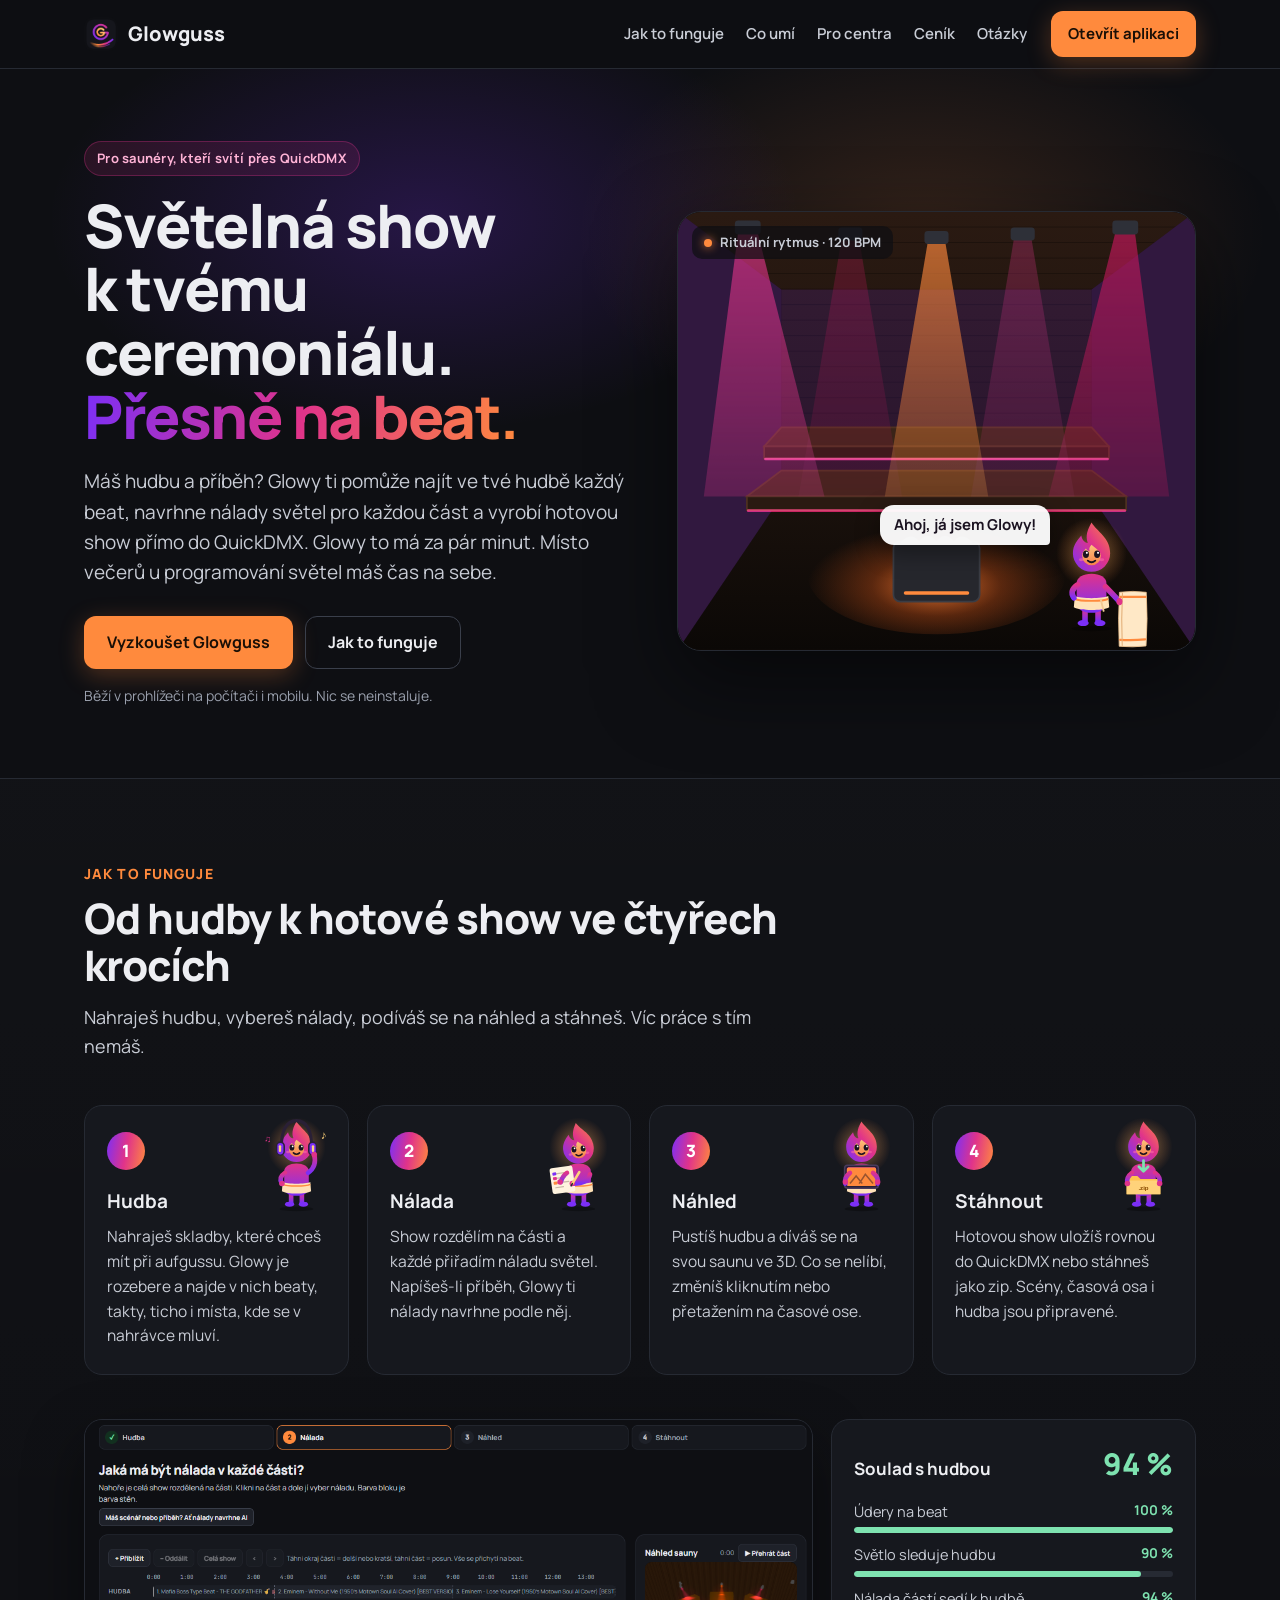
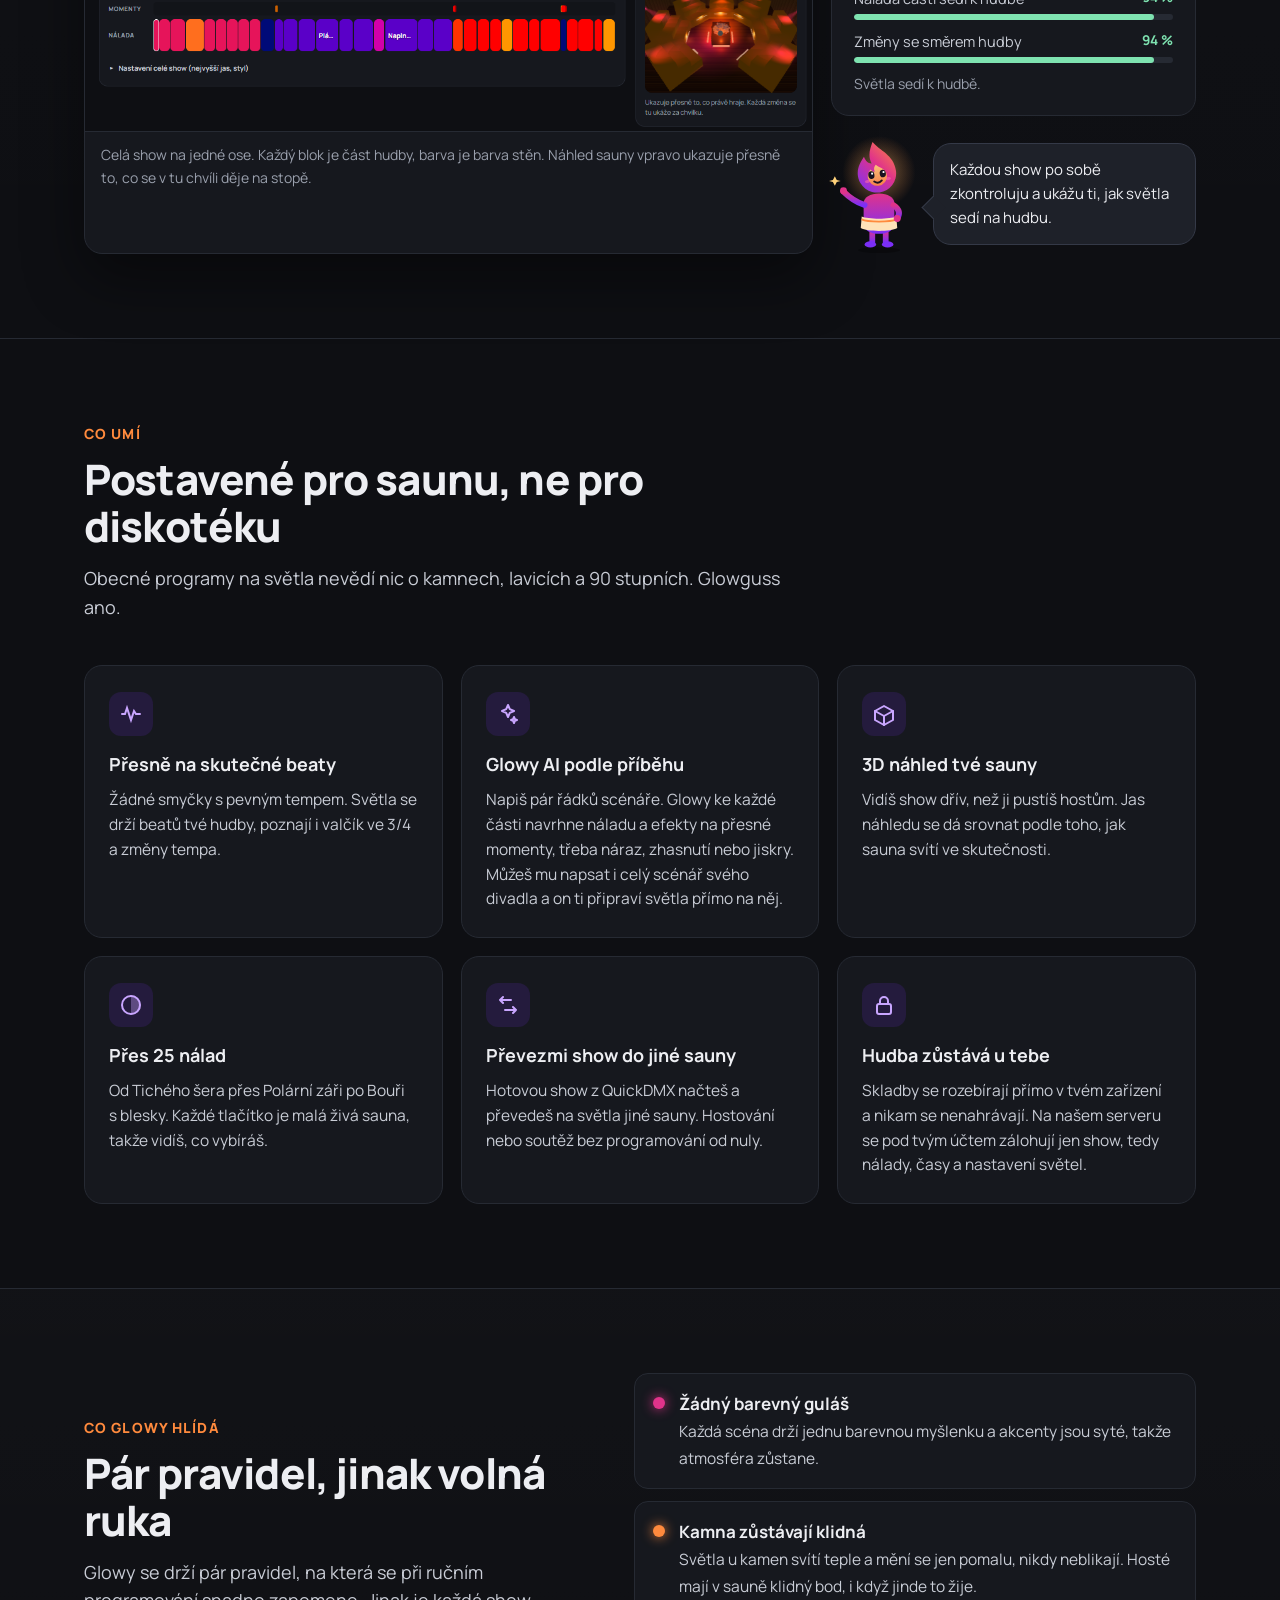
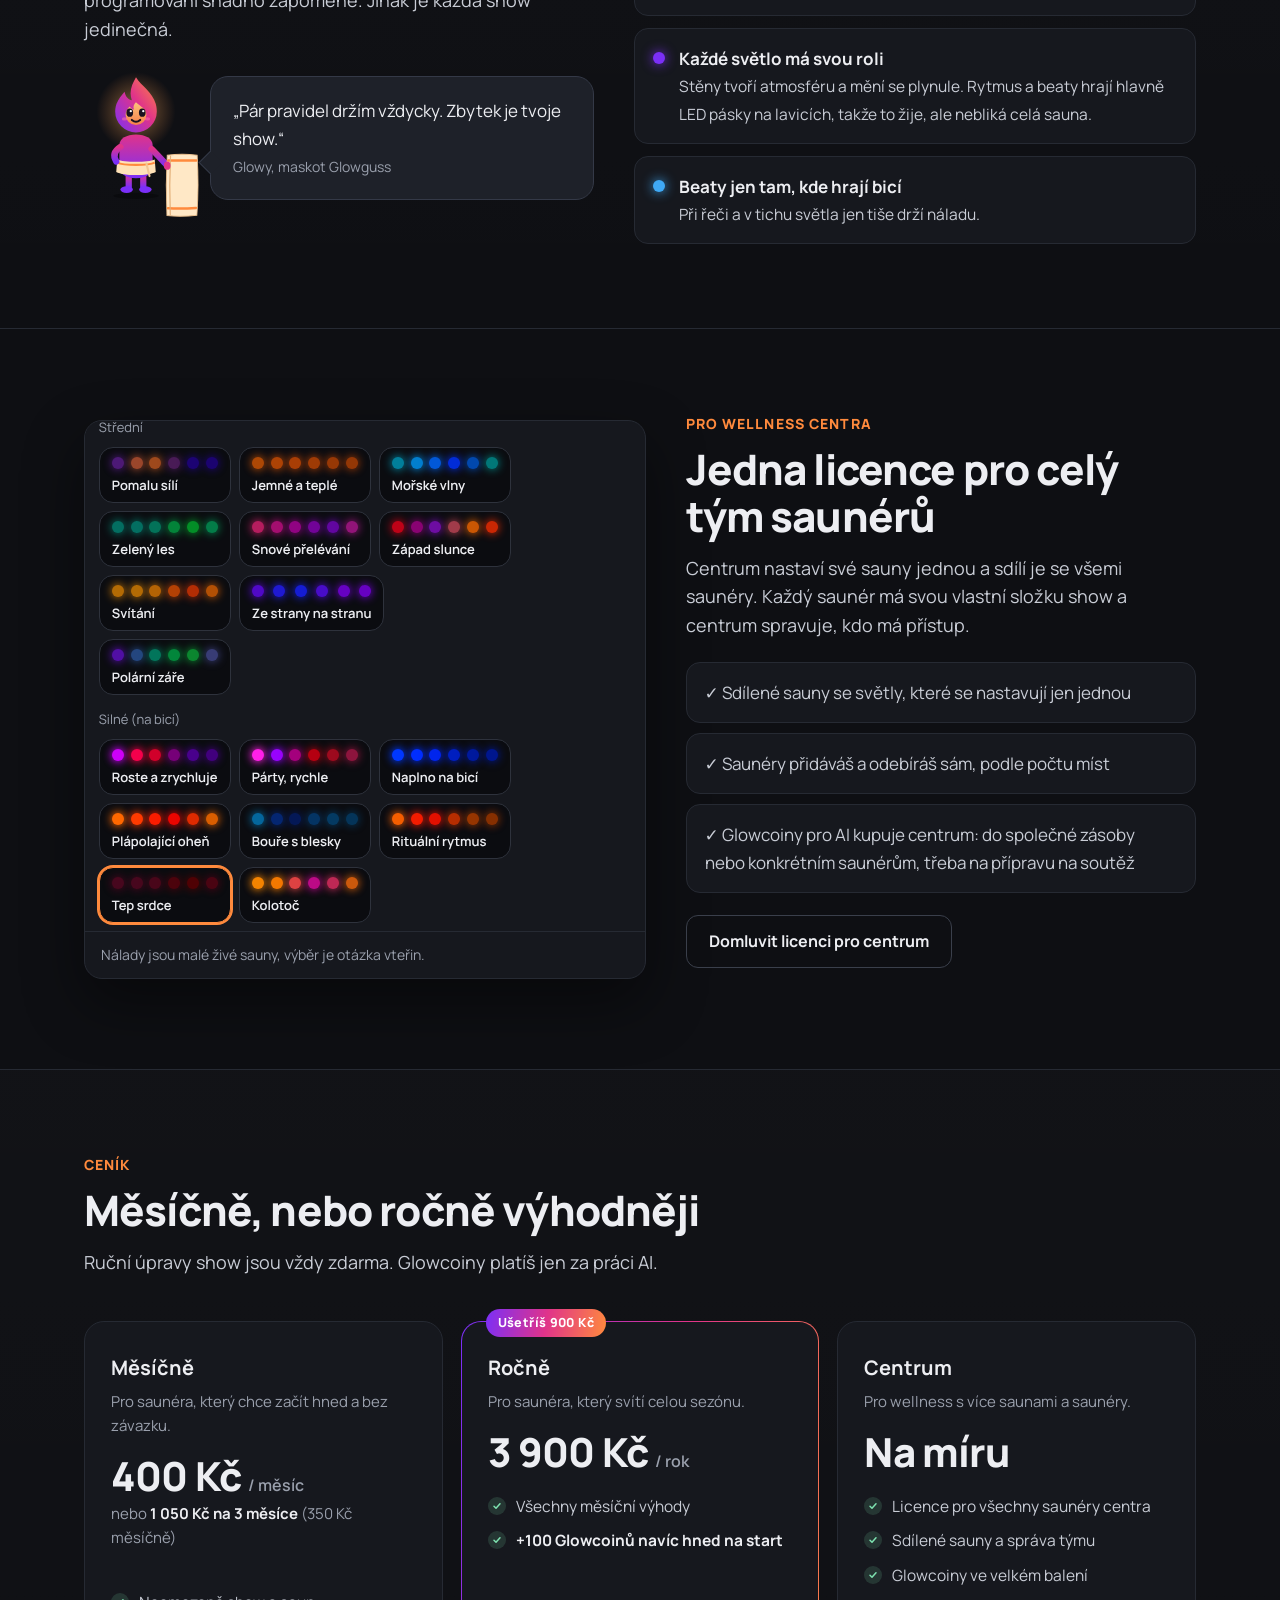
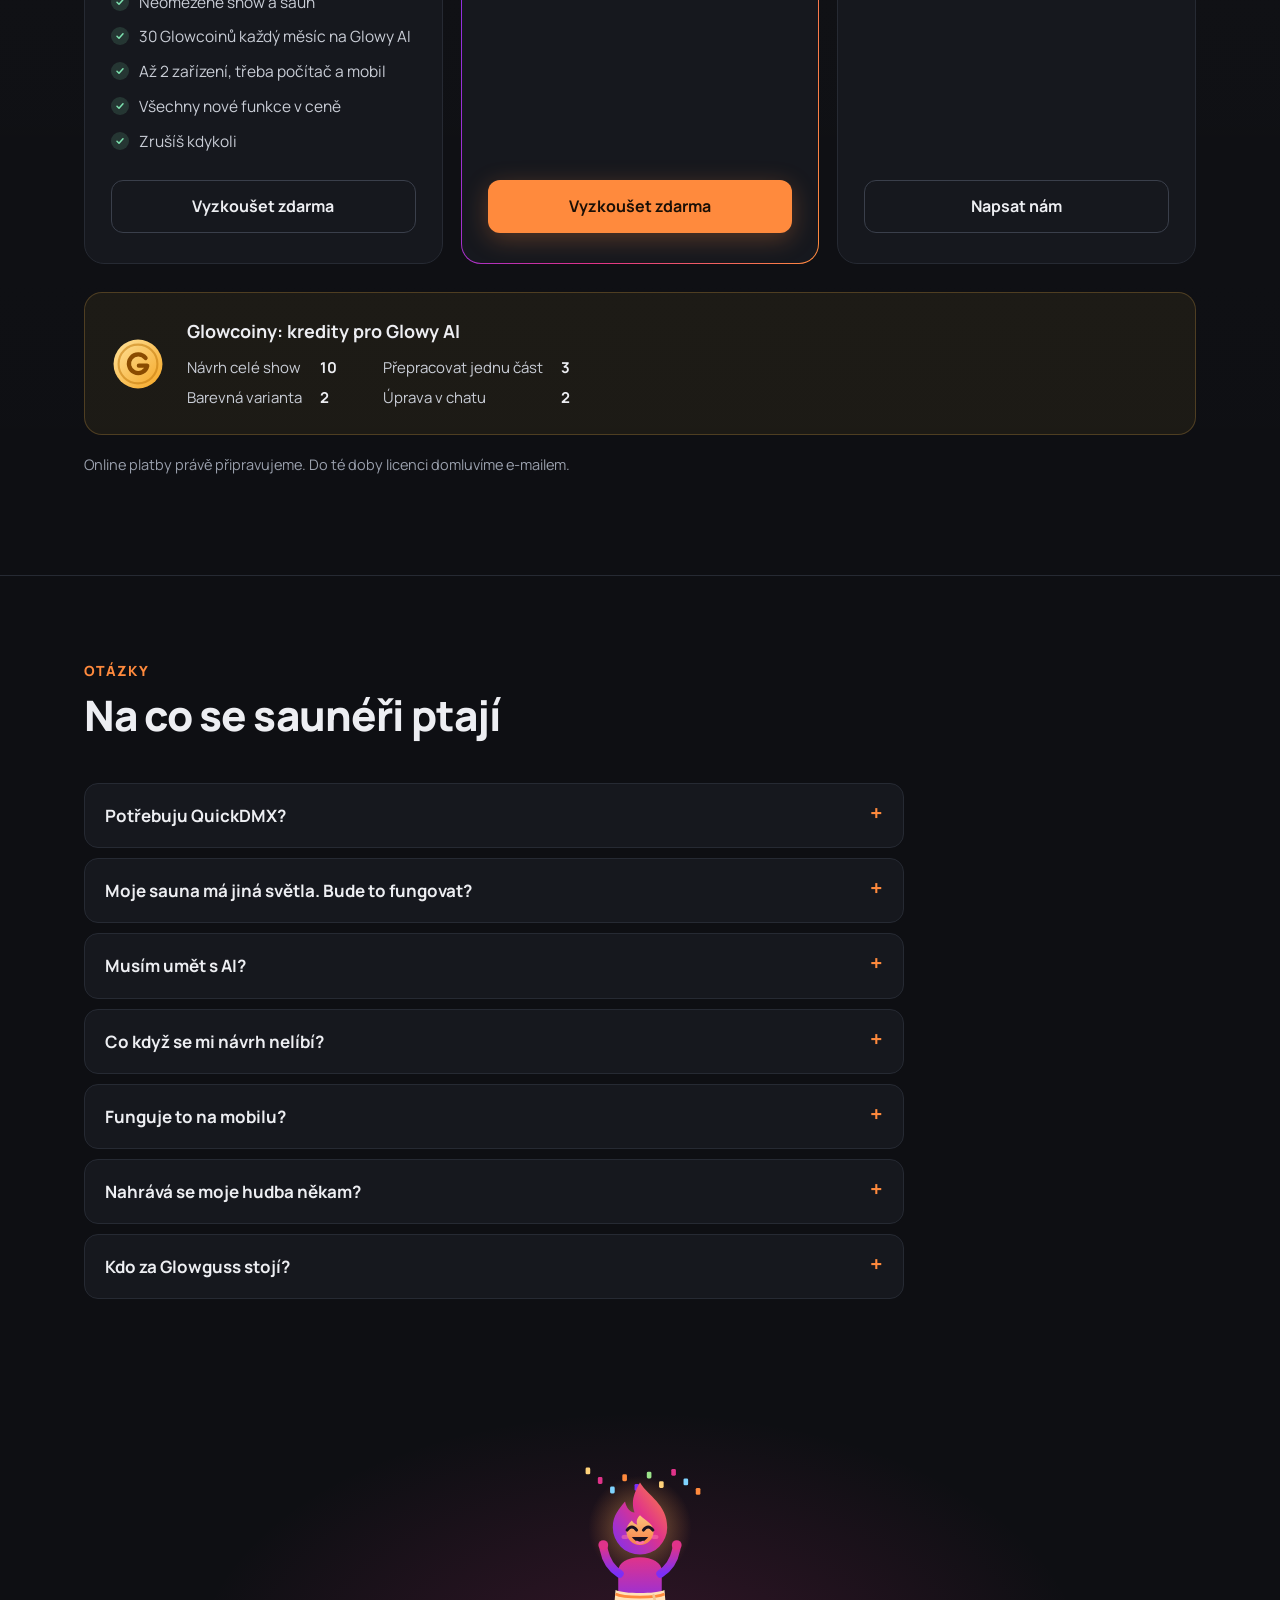
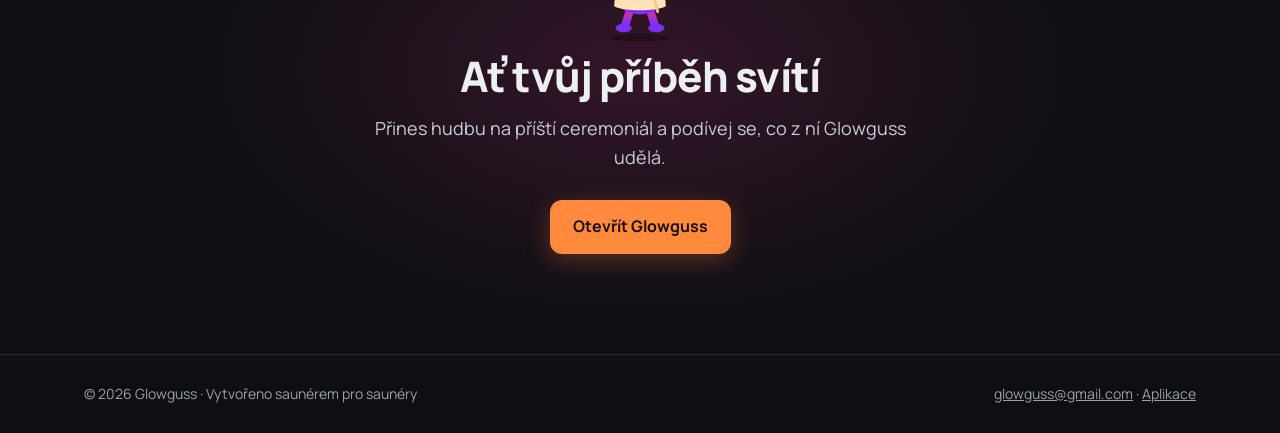
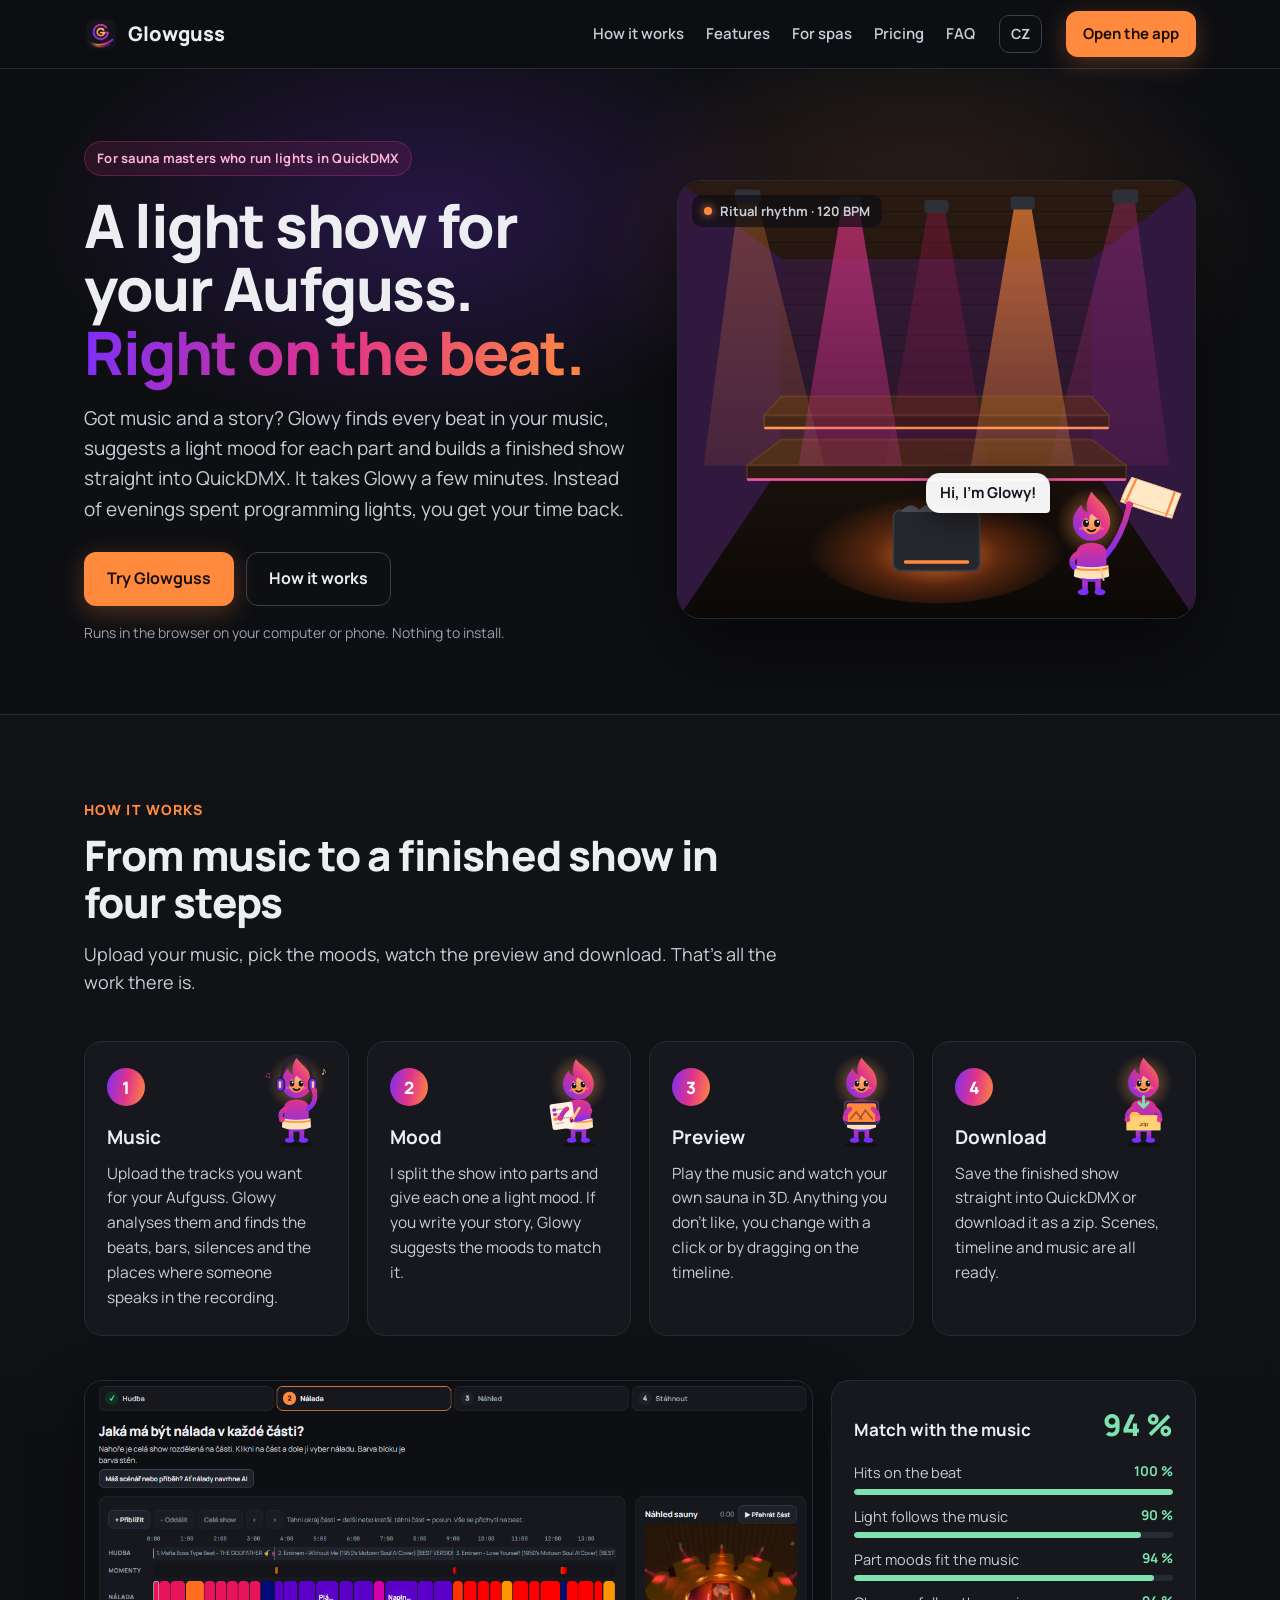
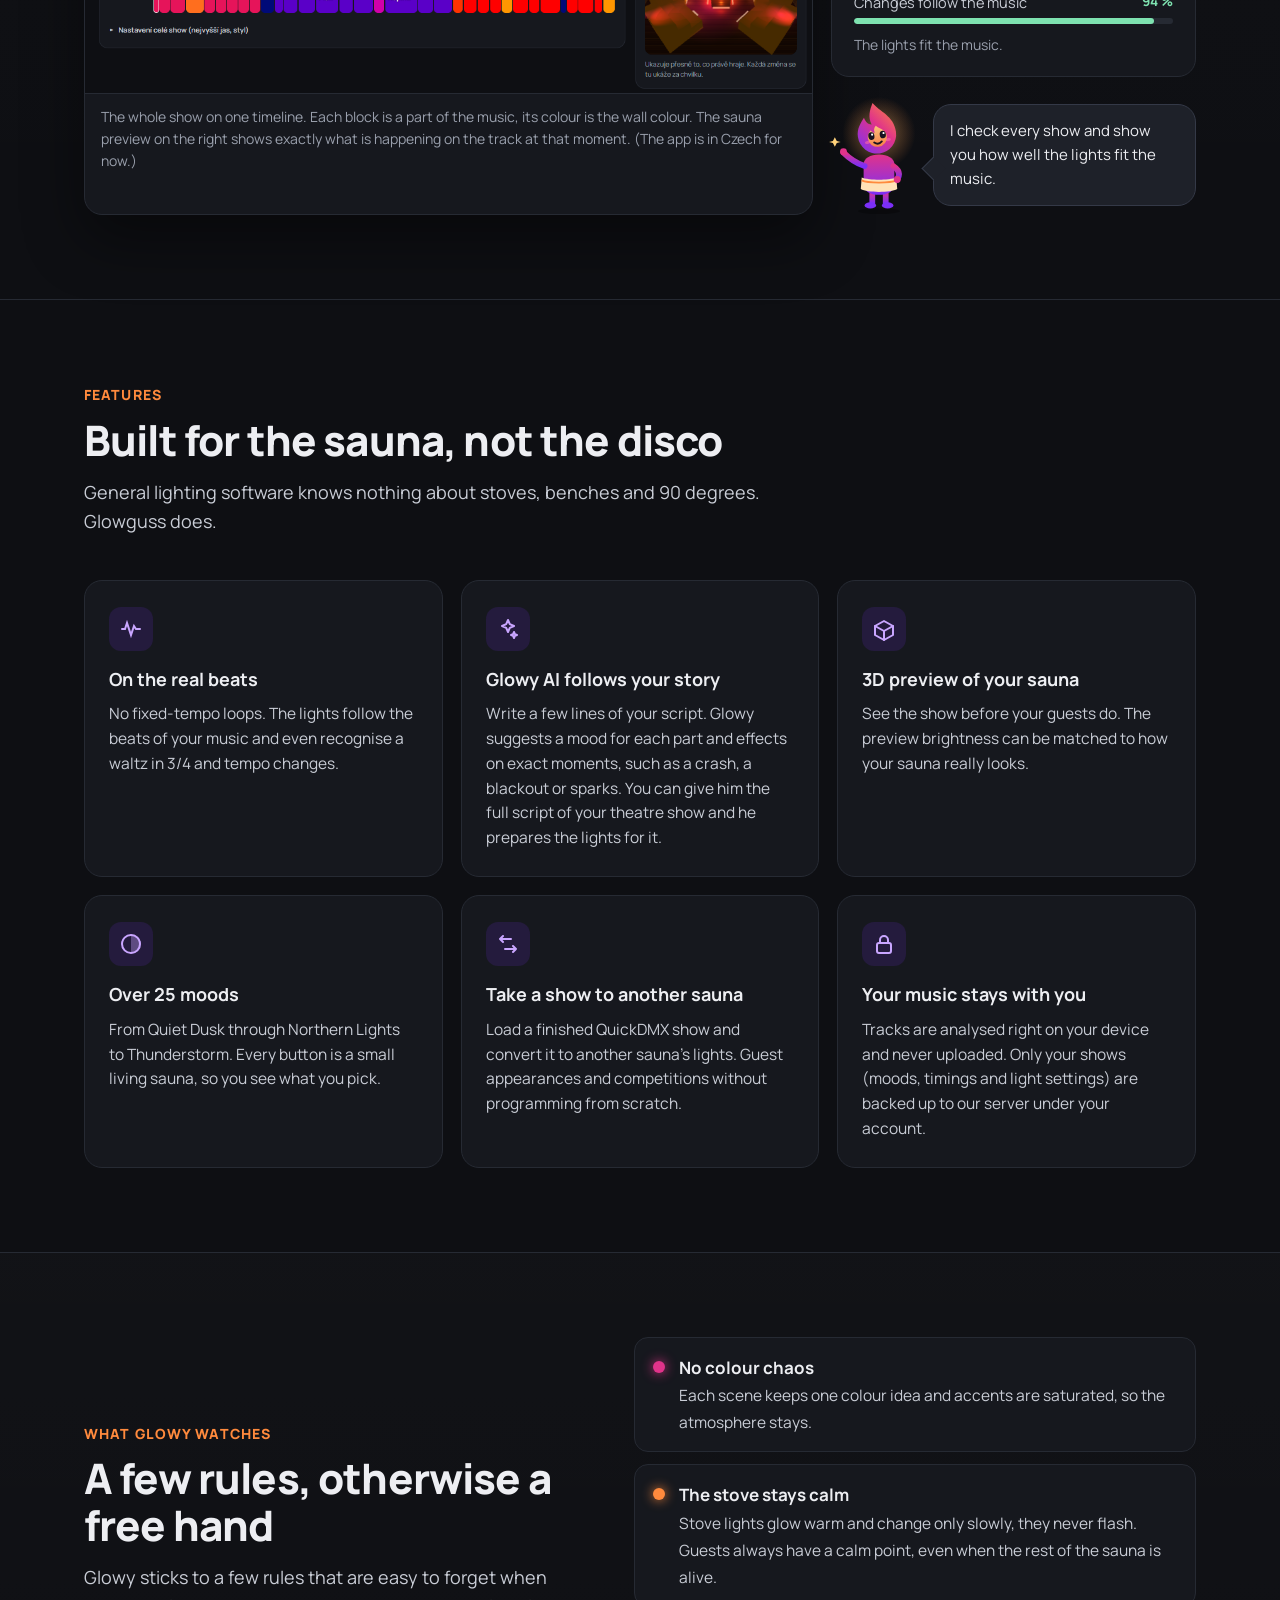
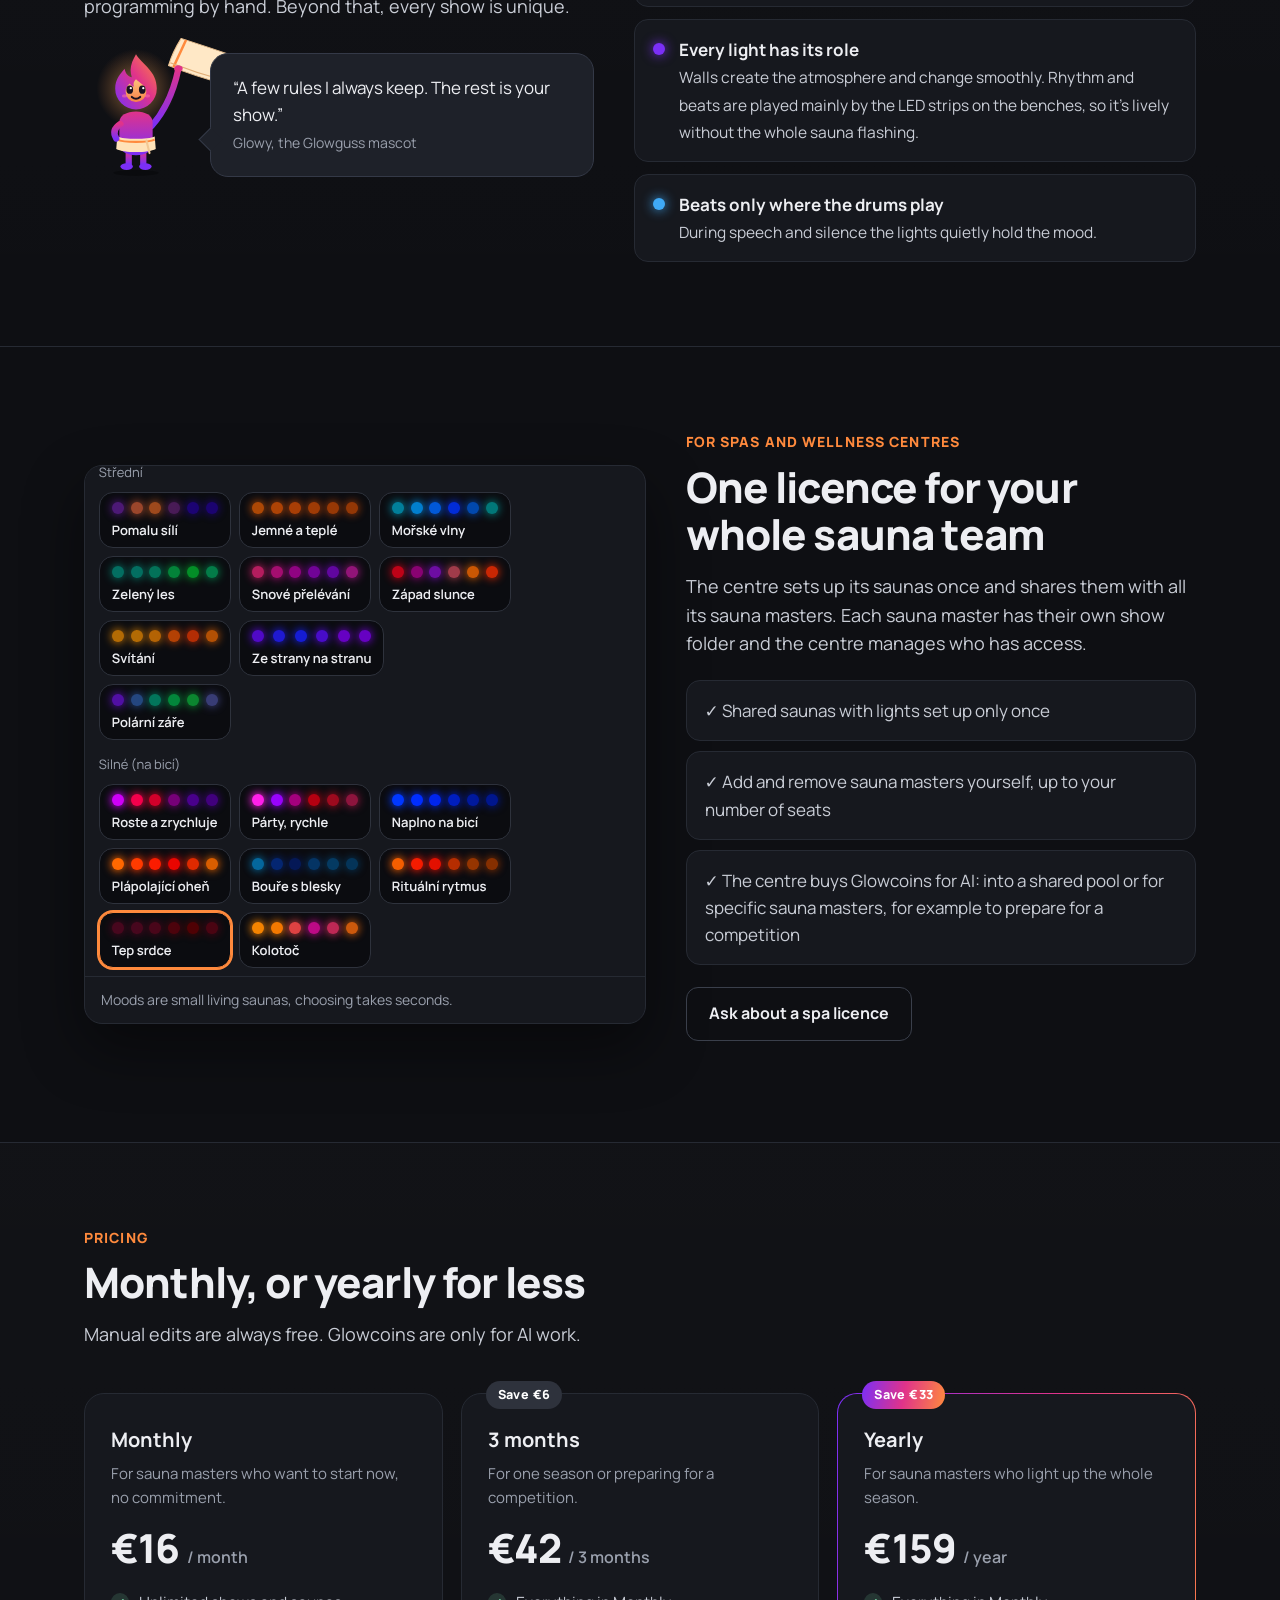
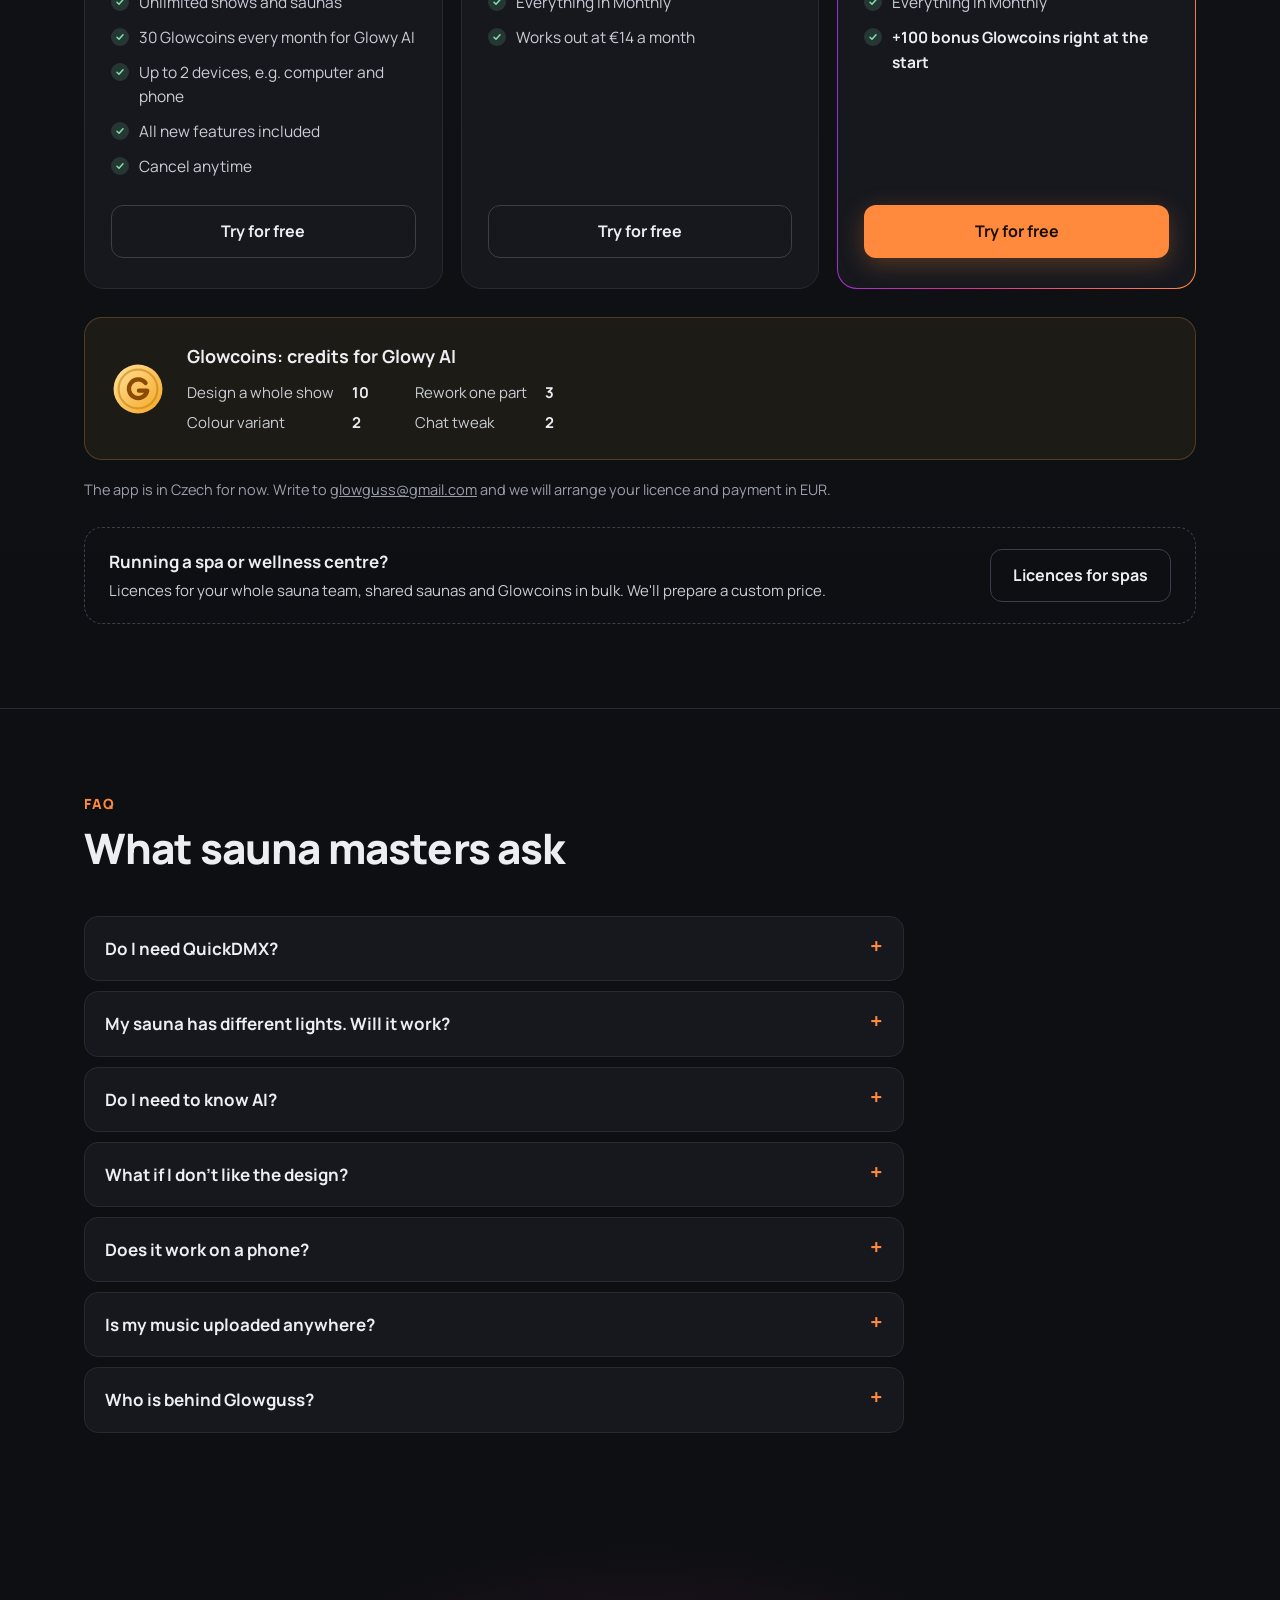
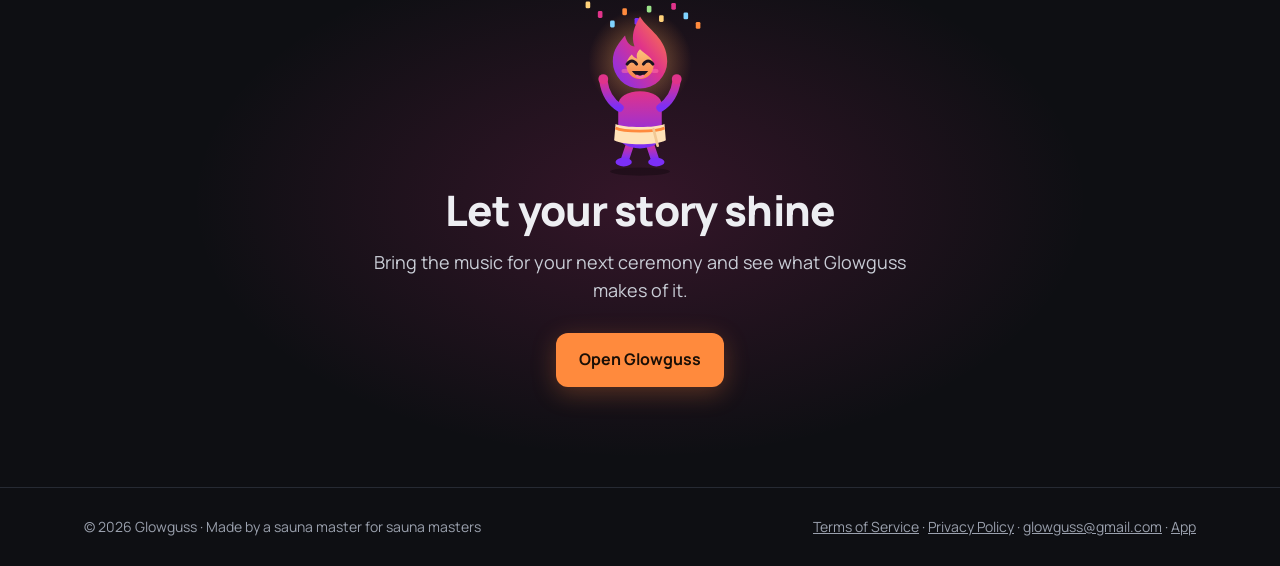
